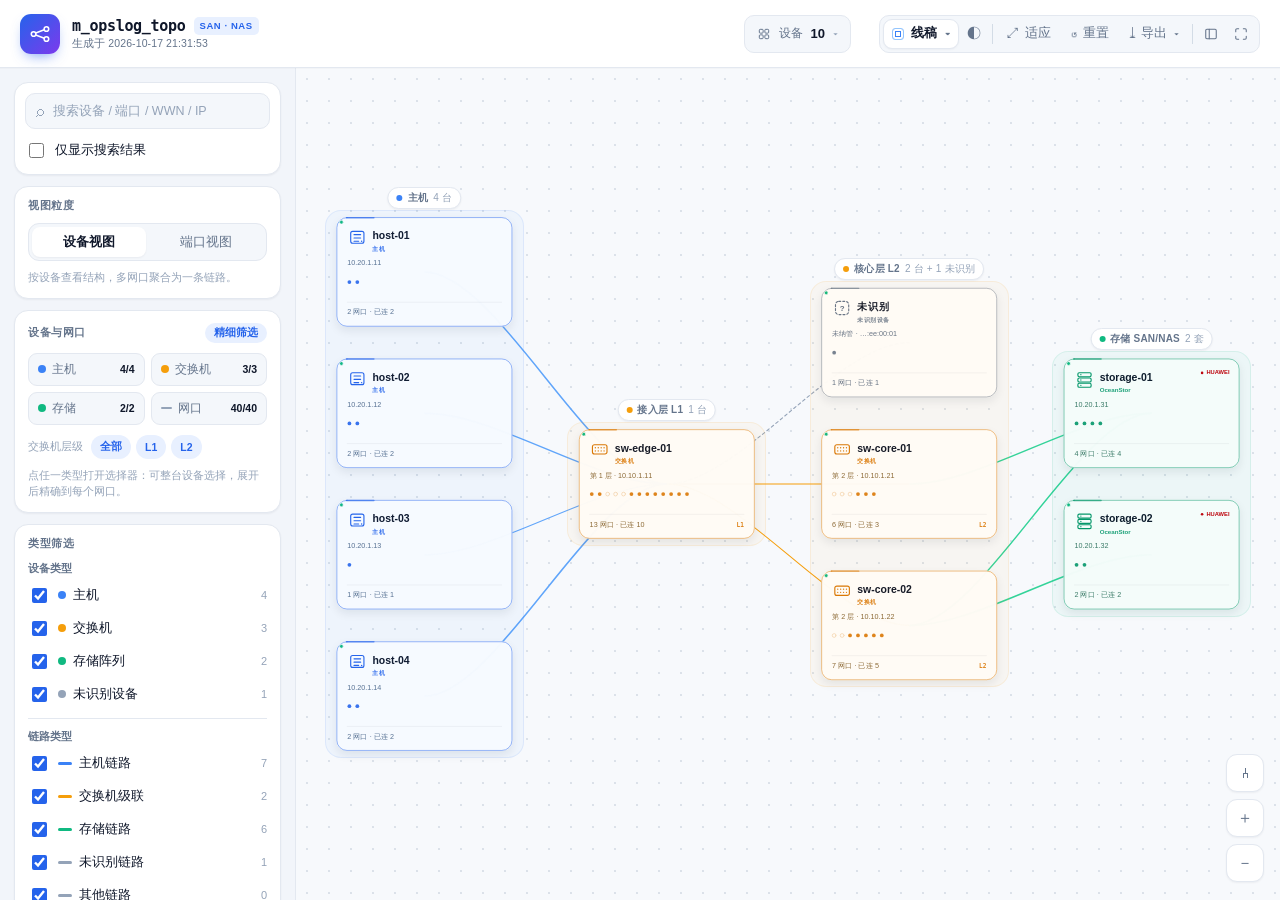
==== topology.html @ cf96b6b9 "ui: remove glass node style" ====
<!doctype html>
<html lang="zh-CN">
<head>
<meta charset="utf-8"/>
<meta name="viewport" content="width=device-width, initial-scale=1"/>
<title>m_opslog_topo</title>
<style>/* shadcn/ui 风格 token（zinc 主题），保留原有变量名以减少改动 */
:root {
  --bg: #fafafa;              /* sidebar / 页面底色 */
  --stage: #ffffff;           /* 画布 */
  --panel: #ffffff;
  --panel-2: #f4f4f5;
  --text: #09090b;
  --muted: #71717a;
  --faint: #a1a1aa;
  --border: #e4e4e7;
  --border-strong: #d4d4d8;
  --accent: #18181b;
  --accent-soft: #f4f4f5;
  --on-accent: #fafafa;
  --ring: rgba(24, 24, 27, 0.16);
  --host: #3b82f6;
  --switch: #f59e0b;
  --storage: #10b981;
  --unknown: #a1a1aa;
  --danger: #ef4444;
  --grid: rgba(0, 0, 0, 0.055);
  --shadow-sm: 0 1px 2px rgba(0, 0, 0, 0.05);
  --shadow-md: 0 10px 30px -14px rgba(0, 0, 0, 0.18), 0 2px 6px rgba(0, 0, 0, 0.04);
  --radius: 10px;
}

body.dark {
  --bg: #09090b;
  --stage: #09090b;
  --panel: #18181b;
  --panel-2: #27272a;
  --text: #fafafa;
  --muted: #a1a1aa;
  --faint: #71717a;
  --border: #27272a;
  --border-strong: #3f3f46;
  --accent: #fafafa;
  --accent-soft: #27272a;
  --on-accent: #18181b;
  --ring: rgba(250, 250, 250, 0.2);
  --host: #60a5fa;
  --switch: #fbbf24;
  --storage: #34d399;
  --unknown: #71717a;
  --danger: #f87171;
  --grid: rgba(255, 255, 255, 0.065);
  --shadow-sm: 0 1px 2px rgba(0, 0, 0, 0.4);
  --shadow-md: 0 20px 40px -20px rgba(0, 0, 0, 0.8), 0 2px 8px rgba(0, 0, 0, 0.4);
}

* { box-sizing: border-box; }
html, body { height: 100%; }
body {
  margin: 0;
  font-family: -apple-system, BlinkMacSystemFont, "Segoe UI", "PingFang SC", "Hiragino Sans GB", "Microsoft YaHei", sans-serif;
  font-size: 13px;
  color: var(--text);
  background: var(--bg);
  -webkit-font-smoothing: antialiased;
  overflow: hidden;
}
button { font-family: inherit; font-size: inherit; color: inherit; }
input { font-family: inherit; }
.hidden { display: none !important; }
.mono { font-family: "SFMono-Regular", ui-monospace, Menlo, Consolas, monospace; }

#app { height: 100vh; display: flex; flex-direction: column; }

/* ---------- top bar ---------- */
#topbar {
  height: 64px;
  flex: 0 0 64px;
  display: flex;
  align-items: center;
  gap: 20px;
  padding: 0 18px;
  background: var(--panel);
  border-bottom: 1px solid var(--border);
  z-index: 6;
}
.brand { display: flex; align-items: center; gap: 11px; min-width: 240px; }
.logo {
  width: 36px; height: 36px; flex: 0 0 36px;
  display: grid; place-items: center;
  border-radius: 11px;
  background: linear-gradient(135deg, #2563eb, #7c3aed);
  color: #fff; font-size: 20px;
  box-shadow: 0 6px 14px -6px rgba(37, 99, 235, 0.7);
}
.brand-text h1 { margin: 0; font-size: 15px; font-weight: 700; letter-spacing: 0.2px; }
.brand-text p {
  margin: 3px 0 0; font-size: 11px; color: var(--muted);
  white-space: nowrap; overflow: hidden; text-overflow: ellipsis; max-width: 440px;
}

.stats { display: flex; align-items: center; gap: 6px; flex-wrap: wrap; margin-left: 6px; }
.chip {
  display: inline-flex; align-items: center; gap: 6px;
  height: 28px; padding: 0 10px;
  border-radius: 999px; background: var(--panel-2);
  border: 1px solid var(--border);
  font-size: 12px; color: var(--muted); white-space: nowrap;
}
.chip b { color: var(--text); font-weight: 650; }
.chip .dot { width: 7px; height: 7px; }

.actions { margin-left: auto; display: flex; align-items: center; gap: 6px; }
.btn {
  display: inline-flex; align-items: center; justify-content: center; gap: 6px;
  height: 32px; padding: 0 11px;
  border-radius: 9px; border: 1px solid var(--border);
  background: var(--panel); color: var(--muted);
  cursor: pointer; transition: all 0.15s ease;
  font-size: 12.5px;
}
.btn:hover { color: var(--text); border-color: var(--border-strong); background: var(--panel-2); }
.btn.icon { width: 32px; padding: 0; font-size: 14px; }
.btn.primary { background: var(--accent); border-color: var(--accent); color: #fff; }
.btn.primary:hover { background: var(--accent); color: #fff; filter: brightness(1.06); }
.btn.active { color: #fff; background: var(--accent); border-color: var(--accent); }
.only-mobile { display: none; }

/* ---------- layout ---------- */
#body { flex: 1; min-height: 0; display: flex; }

#sidebar {
  width: 296px; flex: 0 0 296px;
  height: 100%;
  overflow-y: auto;
  padding: 14px;
  display: flex; flex-direction: column; gap: 11px;
  background: var(--bg);
  border-right: 1px solid var(--border);
  scrollbar-width: thin;
}
#sidebar::-webkit-scrollbar { width: 8px; }
#sidebar::-webkit-scrollbar-thumb { background: var(--border-strong); border-radius: 8px; border: 2px solid var(--bg); }

.panel {
  background: var(--panel);
  border: 1px solid var(--border);
  border-radius: var(--radius);
  padding: 12px 13px;
  box-shadow: var(--shadow-sm);
}
.panel h2 {
  margin: 0 0 10px;
  font-size: 11px; font-weight: 700;
  letter-spacing: 0.09em; text-transform: uppercase;
  color: var(--muted);
  display: flex; align-items: center; gap: 6px;
}
.hint { margin: 8px 0 0; font-size: 11px; line-height: 1.5; color: var(--faint); }

.search-panel { padding: 10px; }
.search {
  display: flex; align-items: center; gap: 7px;
  height: 36px; padding: 0 10px;
  border-radius: 10px; background: var(--panel-2);
  border: 1px solid var(--border);
  transition: border-color 0.15s ease, box-shadow 0.15s ease;
}
.search:focus-within { border-color: var(--accent); box-shadow: 0 0 0 3px var(--accent-soft); }
.search.compact { height: 34px; max-width: 360px; flex: 1; }
.search-icon { color: var(--faint); font-size: 16px; line-height: 1; }
.search input {
  flex: 1; min-width: 0; border: 0; outline: 0; background: transparent;
  color: var(--text); font-size: 12.5px;
}
.search input::placeholder { color: var(--faint); }
.search::-webkit-search-cancel-button { -webkit-appearance: none; }
.search-panel .switch-row { margin-top: 8px; }

.switch-row {
  display: flex; align-items: center; gap: 8px;
  font-size: 12.5px; color: var(--text);
  padding: 3px 0; cursor: pointer; user-select: none;
}
.switch-row input[type="checkbox"] { width: 15px; height: 15px; accent-color: var(--accent); cursor: pointer; }

.check-list { display: flex; flex-direction: column; gap: 6px; }
.check-list .switch-row { justify-content: flex-start; }
.check-list .check-label { flex: 1; display: flex; align-items: center; gap: 7px; }
.check-list .count { color: var(--faint); font-size: 11px; font-variant-numeric: tabular-nums; }
.dot { width: 8px; height: 8px; border-radius: 50%; display: inline-block; flex: 0 0 auto; }
.dot.host { background: var(--host); }
.dot.switch { background: var(--switch); }
.dot.storage { background: var(--storage); }
.dot.unknown { background: var(--unknown); }

.mini-btn {
  margin-left: auto; padding: 3px 9px;
  border: 0; border-radius: 999px;
  background: var(--accent-soft); color: var(--accent);
  font-size: 10.5px; font-weight: 650; letter-spacing: 0;
  cursor: pointer; transition: all 0.15s ease;
}
.mini-btn:hover { background: var(--accent); color: #fff; }

.scope-grid { display: grid; grid-template-columns: 1fr 1fr; gap: 6px; }
.scope-tile {
  display: flex; align-items: center; gap: 6px;
  padding: 8px 9px; min-width: 0;
  border: 1px solid var(--border); border-radius: 9px;
  background: var(--panel-2); color: var(--muted);
  font-size: 11.5px; cursor: pointer; text-align: left;
  transition: all 0.14s ease;
}
.scope-tile:hover { border-color: var(--accent); color: var(--text); background: var(--panel); }
.scope-tile.filtered { border-color: color-mix(in srgb, var(--accent) 40%, var(--border)); background: var(--accent-soft); color: var(--accent); }
.scope-tile.filtered b { color: var(--accent); }
.scope-tile span { white-space: nowrap; overflow: hidden; text-overflow: ellipsis; }
.scope-tile b { margin-left: auto; font-size: 10.5px; font-weight: 650; color: var(--text); font-variant-numeric: tabular-nums; }
.scope-tile .line.port-line { width: 11px; height: 2px; background: var(--faint); border-radius: 2px; flex: 0 0 auto; }

.layer-filter { display: flex; align-items: center; gap: 8px; margin-top: 10px; flex-wrap: wrap; }
.layer-label { font-size: 10.5px; color: var(--faint); }
.chips { display: flex; gap: 5px; flex-wrap: wrap; }
.chip-toggle {
  height: 22px; padding: 0 8px;
  border-radius: 999px; border: 1px solid var(--border);
  background: var(--panel); color: var(--muted);
  font-size: 10.5px; cursor: pointer;
  transition: all 0.14s ease;
}
.chip-toggle:hover { border-color: var(--border-strong); color: var(--text); }
.chip-toggle.active { background: var(--accent-soft); border-color: transparent; color: var(--accent); font-weight: 650; }
.chip-toggle.off { opacity: 0.42; text-decoration: line-through; }

.style-switch {
  display: inline-flex; align-items: center; gap: 2px;
  padding: 3px; border-radius: 10px;
  background: var(--panel-2); border: 1px solid var(--border);
  flex: 0 0 auto;
}
.style-switch button {
  height: 26px; padding: 0 10px;
  border: 0; border-radius: 7px; background: transparent;
  color: var(--muted); font-size: 11px; cursor: pointer;
  transition: all 0.15s ease; white-space: nowrap;
}
.style-switch button:hover { color: var(--text); }
.style-switch button.active {
  background: var(--panel); color: var(--text);
  font-weight: 650; box-shadow: var(--shadow-sm);
}
.style-switch.block { display: flex; width: 100%; }
.style-switch.block button { flex: 1; }
.style-row { margin: 2px 0 10px; }
.style-label { display: block; margin-bottom: 5px; font-size: 10.5px; color: var(--faint); }

.segmented {
  display: grid; grid-template-columns: 1fr 1fr; gap: 3px;
  background: var(--panel-2); border: 1px solid var(--border);
  padding: 3px; border-radius: 11px;
}
.segmented button {
  height: 30px; border: 0; border-radius: 8px;
  background: transparent; color: var(--muted);
  cursor: pointer; font-size: 12.5px; transition: all 0.15s ease;
}
.segmented button.active {
  background: var(--panel); color: var(--text);
  font-weight: 650; box-shadow: var(--shadow-sm);
}

.link-btn {
  border: 0; background: none; padding: 0; cursor: pointer;
  color: var(--accent); font-size: 11.5px;
}
.link-btn:hover { text-decoration: underline; }
.sep { color: var(--border-strong); }

.range-row { display: flex; align-items: center; gap: 10px; margin-top: 10px; font-size: 12px; color: var(--muted); }
.range-row input[type="range"] { flex: 1; accent-color: var(--accent); }

.legend { display: flex; flex-wrap: wrap; gap: 8px 14px; font-size: 11.5px; color: var(--muted); }
.legend span { display: inline-flex; align-items: center; gap: 6px; }
.legend-lines { margin-top: 9px; }
.line { width: 14px; height: 3px; border-radius: 2px; display: inline-block; }
.line.host { background: var(--host); }
.line.switch { background: var(--switch); }
.line.storage { background: var(--storage); }
.line.unknown { background: var(--unknown); }

.warnings { display: flex; flex-direction: column; gap: 6px; max-height: 220px; overflow-y: auto; margin: 0 -2px; padding: 0 2px; }
.warn-item {
  font-size: 11px; line-height: 1.5; color: var(--muted);
  padding: 5px 8px; border-radius: 7px; background: var(--panel-2);
  border-left: 2px solid var(--border-strong);
  cursor: default;
}
.warn-item[data-device] { cursor: pointer; }
.warn-item[data-device]:hover { color: var(--text); }
.warn-item.warn { border-left-color: var(--switch); }
.warn-item.error { border-left-color: var(--danger); }
.warn-item.info { border-left-color: var(--accent); }
.warn-empty { font-size: 11.5px; color: var(--faint); }
.badge {
  display: inline-flex; align-items: center; justify-content: center;
  min-width: 18px; height: 17px; padding: 0 5px;
  border-radius: 999px; background: var(--accent-soft); color: var(--accent);
  font-size: 10px; font-weight: 650;
}
.count { color: var(--faint); font-weight: 500; letter-spacing: 0; }
.footnote { margin: 0 2px 10px; font-size: 10.5px; line-height: 1.6; color: var(--faint); }

/* ---------- stage ---------- */
#stage {
  position: relative; flex: 1; min-width: 0; height: 100%;
  background-color: var(--stage);
  background-image: radial-gradient(var(--grid) 1px, transparent 1px);
  background-size: 22px 22px;
  overflow: hidden;
}
#network { position: absolute; inset: 0; outline: none; }

.filterbar {
  position: absolute; top: 14px; left: 16px; z-index: 4;
  display: flex; flex-wrap: wrap; align-items: center; gap: 6px;
  max-width: calc(100% - 400px);
}
.filterbar.hidden { display: none; }
.fchip {
  display: inline-flex; align-items: center; gap: 6px;
  height: 26px; padding: 0 7px 0 10px;
  border-radius: 999px; background: var(--panel);
  border: 1px solid var(--border);
  box-shadow: var(--shadow-sm);
  font-size: 11px; color: var(--muted); white-space: nowrap;
}
.fchip b { color: var(--text); font-weight: 650; }
.fchip .x {
  width: 16px; height: 16px; display: grid; place-items: center;
  border-radius: 50%; cursor: pointer; color: var(--faint); font-size: 12px;
}
.fchip .x:hover { background: var(--panel-2); color: var(--text); }
.fchip-clear {
  height: 26px; padding: 0 10px; border-radius: 999px;
  border: 1px dashed var(--border-strong); background: transparent;
  color: var(--accent); font-size: 11px; cursor: pointer;
}
.fchip-clear:hover { background: var(--accent-soft); border-color: transparent; }

.empty {
  position: absolute; inset: 0; display: grid; place-items: center;
  color: var(--faint); font-size: 13px; pointer-events: none;
  background: color-mix(in srgb, var(--stage) 70%, transparent);
}

.stage-tools {
  position: absolute; right: 16px; bottom: 18px;
  display: flex; flex-direction: column; gap: 7px; z-index: 4;
}
.tool-btn {
  width: 38px; height: 38px;
  border-radius: 11px; border: 1px solid var(--border);
  background: var(--panel); color: var(--muted);
  font-size: 16px; cursor: pointer;
  box-shadow: var(--shadow-sm);
  display: grid; place-items: center;
  transition: all 0.15s ease;
}
.tool-btn:hover { color: var(--text); border-color: var(--border-strong); transform: translateY(-1px); }
.tool-btn.active { background: var(--accent); border-color: var(--accent); color: #fff; }

.path-hint {
  position: absolute; top: 16px; left: 50%; transform: translateX(-50%);
  z-index: 4; max-width: min(720px, calc(100% - 380px));
  padding: 8px 14px; border-radius: 999px;
  background: var(--panel); border: 1px solid var(--border);
  box-shadow: var(--shadow-md);
  font-size: 12px; color: var(--muted);
  display: flex; align-items: center; gap: 8px;
}
.path-hint b { color: var(--text); }
.path-hint .hop { color: var(--accent); font-weight: 650; }
.path-hint .arrow { color: var(--faint); }
.path-hint .ph-close { cursor: pointer; color: var(--faint); font-size: 12px; padding: 0 2px; }
.path-hint .ph-close:hover { color: var(--text); }

/* ---------- detail ---------- */
.detail {
  position: absolute; top: 16px; right: 16px; z-index: 5;
  width: 344px; max-height: calc(100% - 32px);
  overflow-y: auto;
  background: var(--panel);
  border: 1px solid var(--border);
  border-radius: 16px;
  box-shadow: var(--shadow-md);
  scrollbar-width: thin;
}
.detail::-webkit-scrollbar { width: 7px; }
.detail::-webkit-scrollbar-thumb { background: var(--border-strong); border-radius: 7px; }
.detail-head {
  position: sticky; top: 0; z-index: 1;
  display: flex; align-items: flex-start; gap: 10px;
  padding: 14px 14px 10px;
  background: var(--panel);
  border-bottom: 1px solid var(--border);
}
.detail-icon {
  width: 34px; height: 34px; flex: 0 0 34px;
  display: grid; place-items: center;
  border-radius: 10px; font-size: 16px;
  background: var(--panel-2); border: 1px solid var(--border);
}
.detail-title { flex: 1; min-width: 0; }
.detail-title h3 { margin: 0; font-size: 14px; font-weight: 700; word-break: break-all; }
.detail-title p { margin: 3px 0 0; font-size: 11px; color: var(--muted); }
.close-btn {
  border: 0; background: none; color: var(--faint);
  font-size: 17px; line-height: 1; cursor: pointer; padding: 2px 4px; border-radius: 6px;
}
.close-btn:hover { color: var(--text); background: var(--panel-2); }
.detail-body { padding: 12px 14px 16px; }
.kv { display: grid; grid-template-columns: 62px 1fr; gap: 6px 10px; font-size: 12px; margin-bottom: 12px; }
.kv dt { color: var(--faint); }
.kv dd { margin: 0; color: var(--text); word-break: break-all; }
.wwn {
  font-family: "SFMono-Regular", ui-monospace, Menlo, Consolas, monospace;
  font-size: 11.5px;
}
.h-section {
  font-size: 10.5px; font-weight: 700; letter-spacing: 0.08em;
  text-transform: uppercase; color: var(--faint);
  margin: 14px 0 7px; display: flex; align-items: center; justify-content: space-between;
}
.port-list { display: flex; flex-direction: column; gap: 4px; }
.port-row {
  display: flex; align-items: center; gap: 8px;
  font-size: 11.5px; padding: 5px 7px;
  border-radius: 7px; background: var(--panel-2);
}
.port-row .p-name { flex: 0 0 auto; font-weight: 600; }
.port-row .p-wwn { flex: 1; min-width: 0; color: var(--faint); font-size: 10.5px; overflow: hidden; text-overflow: ellipsis; white-space: nowrap; }
.port-row .p-state { width: 6px; height: 6px; border-radius: 50%; background: var(--border-strong); }
.port-row .p-state.on { background: var(--storage); }
.conn {
  display: flex; align-items: center; gap: 8px;
  padding: 8px 9px; margin-bottom: 5px;
  border-radius: 9px; border: 1px solid var(--border);
  cursor: pointer; transition: all 0.15s ease;
}
.conn:hover { border-color: var(--border-strong); background: var(--panel-2); }
.conn .c-dot { width: 8px; height: 8px; border-radius: 50%; flex: 0 0 auto; }
.conn .c-main { flex: 1; min-width: 0; }
.conn .c-name { font-size: 12px; font-weight: 600; white-space: nowrap; overflow: hidden; text-overflow: ellipsis; }
.conn .c-sub { font-size: 10.5px; color: var(--faint); margin-top: 2px; white-space: nowrap; overflow: hidden; text-overflow: ellipsis; }
.conn .c-ports { font-size: 10.5px; color: var(--muted); font-family: ui-monospace, Menlo, monospace; text-align: right; flex: 0 0 auto; }
.detail-actions { display: flex; gap: 6px; margin-top: 13px; flex-wrap: wrap; position: sticky; bottom: -16px; padding: 10px 0 4px; background: var(--panel); }
.detail-actions .btn { height: 29px; font-size: 11.5px; }
.unknown-note {
  margin-top: 10px; padding: 8px 10px; border-radius: 9px;
  background: var(--panel-2); border: 1px dashed var(--border-strong);
  font-size: 11px; line-height: 1.55; color: var(--muted);
}

/* ---------- picker modal ---------- */
.modal { position: fixed; inset: 0; z-index: 60; display: grid; place-items: center; }
.modal.hidden { display: none; }
.modal-backdrop {
  position: absolute; inset: 0;
  background: rgba(15, 23, 42, 0.48);
  backdrop-filter: blur(3px);
}
.modal-card {
  position: relative;
  width: min(1040px, calc(100vw - 48px));
  height: min(760px, calc(100vh - 56px));
  display: flex; flex-direction: column; overflow: hidden;
  background: var(--panel);
  border: 1px solid var(--border);
  border-radius: 20px;
  box-shadow: 0 40px 90px -32px rgba(15, 23, 42, 0.6);
  animation: modal-pop 0.16s ease;
}
@keyframes modal-pop {
  from { opacity: 0; transform: translateY(8px) scale(0.985); }
  to { opacity: 1; transform: none; }
}
.modal-head {
  display: flex; align-items: flex-start; gap: 12px;
  padding: 20px 22px 14px;
  border-bottom: 1px solid var(--border);
}
.modal-head h3 { margin: 0; font-size: 16px; font-weight: 700; letter-spacing: 0.2px; }
.modal-head p { margin: 5px 0 0; font-size: 11.5px; color: var(--muted); }
.modal-head .close-btn { margin-left: auto; font-size: 20px; }

.modal-body { flex: 1; min-height: 0; display: flex; }
.picker-main { flex: 1; min-width: 0; display: flex; flex-direction: column; border-right: 1px solid var(--border); }
.picker-toolbar {
  display: flex; align-items: center; gap: 10px;
  padding: 12px 16px;
  border-bottom: 1px solid var(--border);
}
.tabs {
  display: flex; gap: 2px; margin-left: auto;
  padding: 3px; border-radius: 9px;
  background: var(--panel-2); border: 1px solid var(--border);
}
.tabs button {
  height: 26px; padding: 0 10px;
  border: 0; border-radius: 6px;
  background: transparent; color: var(--muted);
  font-size: 11.5px; cursor: pointer;
}
.tabs button.active { background: var(--panel); color: var(--text); font-weight: 650; box-shadow: var(--shadow-sm); }

.pick-list {
  flex: 1; min-height: 0; overflow-y: auto;
  padding: 4px 10px 18px;
  scrollbar-width: thin;
}
.pick-list::-webkit-scrollbar { width: 8px; }
.pick-list::-webkit-scrollbar-thumb { background: var(--border-strong); border-radius: 8px; }
.pick-group { margin-top: 4px; }
.pick-group-head {
  position: sticky; top: 0; z-index: 2;
  display: flex; align-items: center; gap: 8px;
  padding: 9px 10px 7px;
  background: var(--panel);
  border-bottom: 1px solid var(--border);
  font-size: 10.5px; font-weight: 700; letter-spacing: 0.08em;
  text-transform: uppercase; color: var(--faint);
}
.pick-group-head .grow { flex: 1; }
.pick-group-head .link-btn { font-size: 10.5px; letter-spacing: 0; text-transform: none; }

.pick-dev {
  display: flex; align-items: center; gap: 9px;
  padding: 7px 8px; border-radius: 9px;
  cursor: pointer; transition: background 0.12s ease;
}
.pick-dev:hover { background: var(--panel-2); }
.pick-dev.off .dev-name, .pick-dev.off .dev-meta, .pick-dev.off .dev-count { opacity: 0.5; }
.pick-dev .caret {
  width: 18px; height: 18px; flex: 0 0 auto;
  border: 0; background: transparent; color: var(--faint);
  cursor: pointer; display: grid; place-items: center;
  font-size: 10px; transition: transform 0.15s ease;
}
.pick-dev .caret.open { transform: rotate(90deg); }
.pick-dev .dev-ico {
  width: 26px; height: 26px; flex: 0 0 auto;
  border-radius: 7px; display: grid; place-items: center;
  font-size: 13px; border: 1px solid var(--border);
  background: var(--panel-2);
}
.pick-dev .dev-ico.host { color: var(--host); }
.pick-dev .dev-ico.switch { color: var(--switch); }
.pick-dev .dev-ico.storage { color: var(--storage); }
.pick-dev .dev-ico.unknown { color: var(--unknown); }
.pick-dev .dev-info { flex: 1; min-width: 0; }
.pick-dev .dev-name { font-size: 12.5px; font-weight: 600; white-space: nowrap; overflow: hidden; text-overflow: ellipsis; }
.pick-dev .dev-meta { margin-top: 2px; font-size: 10.5px; color: var(--faint); white-space: nowrap; overflow: hidden; text-overflow: ellipsis; }
.pick-dev .dev-count { flex: 0 0 auto; font-size: 10.5px; color: var(--muted); font-variant-numeric: tabular-nums; }
.pick-ports {
  margin: 1px 0 7px 44px; padding-left: 10px;
  border-left: 1px dashed var(--border-strong);
}
.pick-port {
  display: flex; align-items: center; gap: 8px;
  padding: 4px 8px; border-radius: 6px;
  cursor: pointer; font-size: 11px;
}
.pick-port:hover { background: var(--panel-2); }
.pick-port .p-name {
  flex: 0 0 56px; font-weight: 600;
  white-space: nowrap; overflow: hidden; text-overflow: ellipsis;
}
.pick-port .p-wwn {
  flex: 1; min-width: 0;
  font-family: ui-monospace, Menlo, monospace; font-size: 10px; color: var(--faint);
  white-space: nowrap; overflow: hidden; text-overflow: ellipsis;
}
.pick-port .p-dot { width: 6px; height: 6px; border-radius: 50%; background: var(--border-strong); flex: 0 0 auto; }
.pick-port .p-dot.on { background: var(--storage); }
.pick-empty { padding: 48px 20px; text-align: center; font-size: 12px; color: var(--faint); }

.cb {
  width: 16px; height: 16px; flex: 0 0 auto;
  border: 1.5px solid var(--border-strong); border-radius: 5px;
  background: var(--panel);
  display: inline-flex; align-items: center; justify-content: center;
  transition: all 0.12s ease; cursor: pointer;
}
.cb:hover { border-color: var(--accent); }
.cb.all, .cb.some { background: var(--accent); border-color: var(--accent); }
.cb.all::after {
  content: ""; width: 8px; height: 4px;
  border-left: 2px solid #fff; border-bottom: 2px solid #fff;
  transform: rotate(-45deg) translate(0, -1px);
}
.cb.some::after { content: ""; width: 8px; height: 2px; border-radius: 2px; background: #fff; }
.cb.mini { width: 14px; height: 14px; border-radius: 4px; }
.cb.mini.all::after { width: 7px; height: 3px; }
.cb.mini.some::after { width: 7px; height: 2px; }
.cb:focus-visible, .pick-port:focus-visible, .pick-dev .caret:focus-visible {
  outline: 2px solid var(--accent);
  outline-offset: 2px;
}

.picker-side { width: 286px; flex: 0 0 286px; padding: 16px; overflow-y: auto; background: var(--panel-2); }
.picker-side h4 {
  margin: 0 0 10px;
  font-size: 10.5px; font-weight: 700; letter-spacing: 0.08em;
  text-transform: uppercase; color: var(--faint);
}
.pick-summary { display: flex; flex-direction: column; gap: 6px; }
.psum-row { display: flex; align-items: center; gap: 7px; font-size: 11.5px; color: var(--muted); }
.psum-row b { margin-left: auto; color: var(--text); font-variant-numeric: tabular-nums; font-size: 11.5px; }
.psum-row .off-note { color: var(--faint); font-size: 10px; }
.pick-impact {
  margin-top: 14px; padding: 12px;
  border-radius: 11px; background: var(--panel);
  border: 1px solid var(--border);
  font-size: 11px; line-height: 1.6; color: var(--muted);
}
.pick-impact b { display: block; margin-bottom: 2px; font-size: 17px; color: var(--text); }
.pick-impact .sub { color: var(--faint); }
.pick-tip { margin-top: 14px; font-size: 10.5px; line-height: 1.65; color: var(--faint); }

.modal-foot {
  display: flex; align-items: center; gap: 8px;
  padding: 12px 18px;
  border-top: 1px solid var(--border);
  background: var(--panel);
}
.modal-foot .grow { flex: 1; }
.modal-foot .btn { height: 32px; }

/* ---------- toast ---------- */
.toast {
  position: fixed; left: 50%; bottom: 26px; transform: translate(-50%, 12px);
  padding: 9px 16px; border-radius: 999px;
  background: rgba(15, 23, 42, 0.92); color: #fff;
  font-size: 12px; opacity: 0; pointer-events: none;
  transition: all 0.2s ease; z-index: 70;
}
.toast.show { opacity: 1; transform: translate(-50%, 0); }
body.dark .toast { background: rgba(226, 232, 240, 0.95); color: #0f172a; }

/* vis 提示框 */
.vis-tooltip {
  font-family: -apple-system, BlinkMacSystemFont, "Segoe UI", "PingFang SC", "Microsoft YaHei", sans-serif !important;
  font-size: 12px !important;
  border-radius: 10px !important;
  padding: 9px 11px !important;
  max-width: 340px;
  box-shadow: var(--shadow-md) !important;
  line-height: 1.6 !important;
  white-space: pre-line !important;
  background: rgba(15, 23, 42, 0.94) !important;
  border: 1px solid rgba(148, 163, 184, 0.25) !important;
  color: #f1f5f9 !important;
}

/* ---------- shadcn/ui visual overrides ---------- */
.logo {
  border-radius: 7px;
  background: var(--accent);
  color: var(--on-accent);
  box-shadow: none;
}
.brand-text h1 { font-size: 14px; font-weight: 600; letter-spacing: 0; }
.brand-text p { font-size: 11px; }
.panel { border-radius: 10px; box-shadow: none; }
.panel h2 { font-size: 10.5px; letter-spacing: 0.05em; }
.btn { border-radius: 8px; }
.btn.icon { border-radius: 8px; }
.btn.primary { background: var(--accent); border-color: var(--accent); color: var(--on-accent); }
.btn.primary:hover { background: var(--accent); color: var(--on-accent); opacity: 0.9; filter: none; }
.search { border-radius: 8px; background: var(--panel); }
.search:focus-within { border-color: var(--border-strong); box-shadow: 0 0 0 2px var(--ring); }
.segmented { border-radius: 9px; }
.segmented button { border-radius: 6px; }
.mini-btn {
  border: 1px solid var(--border);
  border-radius: 6px;
  background: var(--panel);
  color: var(--muted);
  font-weight: 600;
}
.mini-btn:hover { background: var(--panel-2); color: var(--text); }
.scope-tile { border-radius: 8px; }
.scope-tile.filtered { border-color: var(--border-strong); background: var(--panel-2); color: var(--text); }
.scope-tile.filtered b { color: var(--text); }
.chip-toggle { height: 24px; border-radius: 6px; }
.chip-toggle.active { border-color: var(--border-strong); background: var(--panel-2); color: var(--text); font-weight: 600; }
.chip { border-radius: 6px; }
.badge { border-radius: 5px; }
.fchip { border-radius: 6px; }
.fchip .x { border-radius: 4px; }
.fchip-clear { border-radius: 6px; }
.style-switch { border-radius: 8px; }
.style-switch button { border-radius: 5px; font-size: 10.5px; padding: 0 8px; }
.path-hint { border-radius: 8px; }
.path-hint .hop { color: var(--text); }
.tool-btn { border-radius: 8px; }
.detail { border-radius: 10px; }
.detail-icon { border-radius: 8px; }
.conn { border-radius: 8px; }
.port-row { border-radius: 6px; }
.modal-card { border-radius: 12px; }
.modal-backdrop { background: rgba(0, 0, 0, 0.8); backdrop-filter: none; }
.tabs { border-radius: 9px; }
.tabs button { border-radius: 6px; }
.pick-dev, .pick-port { border-radius: 6px; }
.pick-ports { border-left-color: var(--border); }
.cb { border-radius: 4px; }
.cb.mini { border-radius: 3px; }
.toast {
  border: 1px solid var(--border);
  border-radius: 8px;
  background: var(--panel);
  color: var(--text);
  box-shadow: var(--shadow-md);
}
body.dark .toast { background: var(--panel); color: var(--text); }
.vis-tooltip { border-radius: 8px !important; }


/* 顶栏统计 chip 的类型色淡底，和画布节点呼应 */
.chip[data-type="host"] { background: rgba(59, 130, 246, 0.06); border-color: rgba(59, 130, 246, 0.16); }
.chip[data-type="switch"] { background: rgba(245, 158, 11, 0.07); border-color: rgba(245, 158, 11, 0.18); }
.chip[data-type="storage"] { background: rgba(16, 185, 129, 0.07); border-color: rgba(16, 185, 129, 0.18); }
.chip[data-type="unknown"] { background: rgba(113, 113, 122, 0.06); border-color: rgba(113, 113, 122, 0.16); }
body.dark .chip[data-type="host"] { background: rgba(96, 165, 250, 0.1); border-color: rgba(96, 165, 250, 0.2); }
body.dark .chip[data-type="switch"] { background: rgba(251, 191, 36, 0.1); border-color: rgba(251, 191, 36, 0.2); }
body.dark .chip[data-type="storage"] { background: rgba(52, 211, 153, 0.1); border-color: rgba(52, 211, 153, 0.2); }
body.dark .chip[data-type="unknown"] { background: rgba(161, 161, 170, 0.08); border-color: rgba(161, 161, 170, 0.18); }

/* ---------- mobile ---------- */
@media (max-width: 900px) {
  .brand-text p { display: none; }
  .brand { min-width: 0; }
  .stats { display: none; }
  .only-mobile { display: inline-flex; }
  .btn span { display: none; }
  #sidebar {
    position: absolute; top: 64px; bottom: 0; left: 0; z-index: 20;
    transform: translateX(-100%); transition: transform 0.2s ease;
    box-shadow: var(--shadow-md);
  }
  #sidebar.open { transform: translateX(0); }
  .detail { width: calc(100% - 24px); right: 12px; top: 12px; max-height: 62%; }
  .path-hint { max-width: calc(100% - 120px); font-size: 11px; }
  .filterbar { top: 10px; left: 10px; max-width: calc(100% - 70px); }
  .modal-card { width: calc(100vw - 16px); height: calc(100vh - 16px); border-radius: 14px; }
  .picker-side { display: none; }
  .picker-toolbar { flex-wrap: wrap; }
  .picker-toolbar .tabs { margin-left: 0; width: 100%; }
  .picker-toolbar .tabs button { flex: 1; }
  .modal-head { padding: 16px 16px 12px; }
  .modal-foot { padding: 10px 12px; flex-wrap: wrap; }
}

/* ---------- classic shell theme（最初那版蓝色外壳） ---------- */
body.shell-classic {
  --bg: #f2f5fa;
  --stage: #f7f9fc;
  --panel: #ffffff;
  --panel-2: #f4f7fb;
  --text: #0f172a;
  --muted: #64748b;
  --faint: #94a3b8;
  --border: #e3e8f0;
  --border-strong: #cbd5e1;
  --accent: #2563eb;
  --accent-soft: #e8f0ff;
  --on-accent: #ffffff;
  --ring: rgba(37, 99, 235, 0.18);
  --unknown: #94a3b8;
  --grid: rgba(148, 163, 184, 0.28);
  --shadow-sm: 0 1px 2px rgba(15, 23, 42, 0.05);
  --shadow-md: 0 10px 30px -14px rgba(15, 23, 42, 0.28), 0 2px 6px rgba(15, 23, 42, 0.04);
}
body.shell-classic.dark {
  --bg: #0a1120;
  --stage: #0b1424;
  --panel: #101b2e;
  --panel-2: #152238;
  --text: #e6edf7;
  --muted: #94a3b8;
  --faint: #64748b;
  --border: #1e2d45;
  --border-strong: #2b3d59;
  --accent: #60a5fa;
  --accent-soft: #16294a;
  --on-accent: #ffffff;
  --ring: rgba(96, 165, 250, 0.2);
  --unknown: #94a3b8;
  --grid: rgba(148, 163, 184, 0.14);
  --shadow-sm: 0 1px 2px rgba(0, 0, 0, 0.4);
  --shadow-md: 0 14px 34px -16px rgba(0, 0, 0, 0.7), 0 2px 8px rgba(0, 0, 0, 0.3);
}
body.shell-classic .logo {
  border-radius: 11px;
  background: linear-gradient(135deg, #2563eb, #7c3aed);
  color: #fff;
  box-shadow: 0 6px 14px -6px rgba(37, 99, 235, 0.7);
}
body.shell-classic .panel { border-radius: 14px; box-shadow: var(--shadow-sm); }
body.shell-classic .btn { border-radius: 9px; }
body.shell-classic .btn.primary { background: var(--accent); border-color: var(--accent); color: #fff; }
body.shell-classic .btn.primary:hover { background: var(--accent); color: #fff; opacity: 0.92; }
body.shell-classic .search { border-radius: 10px; background: var(--panel-2); }
body.shell-classic .search:focus-within { border-color: var(--accent); box-shadow: 0 0 0 3px var(--accent-soft); }
body.shell-classic .segmented { border-radius: 11px; }
body.shell-classic .segmented button { border-radius: 8px; }
body.shell-classic .mini-btn {
  border: 0;
  border-radius: 999px;
  background: var(--accent-soft);
  color: var(--accent);
}
body.shell-classic .mini-btn:hover { background: var(--accent); color: #fff; }
body.shell-classic .scope-tile { border-radius: 9px; }
body.shell-classic .scope-tile.filtered {
  border-color: color-mix(in srgb, var(--accent) 40%, var(--border));
  background: var(--accent-soft);
  color: var(--accent);
}
body.shell-classic .scope-tile.filtered b { color: var(--accent); }
body.shell-classic .chip-toggle { border-radius: 999px; }
body.shell-classic .chip-toggle.active {
  border-color: transparent;
  background: var(--accent-soft);
  color: var(--accent);
}
body.shell-classic .chip { border-radius: 999px; }
body.shell-classic .chip[data-type] { background: var(--panel-2); border-color: var(--border); }
body.shell-classic .badge { border-radius: 999px; }
body.shell-classic .fchip { border-radius: 999px; }
body.shell-classic .fchip .x { border-radius: 50%; }
body.shell-classic .fchip-clear { border-radius: 999px; }
body.shell-classic .style-switch { border-radius: 10px; }
body.shell-classic .style-switch button { border-radius: 7px; }
body.shell-classic .path-hint { border-radius: 999px; }
body.shell-classic .tool-btn { border-radius: 11px; }
body.shell-classic .detail { border-radius: 16px; }
body.shell-classic .detail-icon { border-radius: 10px; }
body.shell-classic .conn { border-radius: 9px; }
body.shell-classic .port-row { border-radius: 7px; }
body.shell-classic .modal-card { border-radius: 20px; }
body.shell-classic .modal-backdrop { background: rgba(15, 23, 42, 0.48); backdrop-filter: blur(3px); }
body.shell-classic .tabs { border-radius: 9px; }
body.shell-classic .tabs button { border-radius: 6px; }
body.shell-classic .pick-dev, body.shell-classic .pick-port { border-radius: 8px; }
body.shell-classic .pick-ports { border-left-color: var(--border-strong); }
body.shell-classic .cb { border-radius: 5px; }
body.shell-classic .cb.mini { border-radius: 4px; }
body.shell-classic .toast {
  border: 0;
  border-radius: 999px;
  background: rgba(15, 23, 42, 0.92);
  color: #fff;
}
body.shell-classic.dark .toast { background: rgba(226, 232, 240, 0.95); color: #0f172a; }
body.shell-classic .vis-tooltip { border-radius: 10px !important; }

/* ---------- header 2.0 ---------- */
#topbar {
  height: 68px;
  flex: 0 0 68px;
  gap: 14px;
  padding: 0 20px;
  box-shadow: 0 1px 0 rgba(15, 23, 42, 0.02);
}
.brand { min-width: 250px; gap: 12px; }
.logo svg { width: 22px; height: 22px; display: block; }
.logo {
  width: 40px; height: 40px; flex: 0 0 40px;
  border-radius: 12px;
  font-size: 22px;
}
.title-row { display: flex; align-items: center; gap: 8px; min-width: 0; }
.brand-text { min-width: 0; }
.brand-text h1 {
  max-width: 300px;
  overflow: hidden;
  text-overflow: ellipsis;
  font-size: 16px;
  font-weight: 700;
  letter-spacing: -0.01em;
  white-space: nowrap;
}
.brand-badge {
  display: inline-flex;
  align-items: center;
  height: 18px;
  padding: 0 6px;
  border-radius: 5px;
  background: var(--accent-soft);
  color: var(--accent);
  font-size: 9.5px;
  font-weight: 700;
  letter-spacing: 0.06em;
}
.brand-text p {
  margin-top: 2px;
  max-width: 380px;
  font-size: 10.5px;
  letter-spacing: 0.01em;
}
.top-divider {
  width: 1px;
  height: 26px;
  flex: 0 0 auto;
  background: var(--border);
}
.stats {
  display: flex;
  align-items: stretch;
  gap: 0;
  height: 40px;
  margin-left: 0;
  padding: 0 4px;
  background: var(--panel-2);
  border: 1px solid var(--border);
  border-radius: 10px;
  flex-wrap: nowrap;
}
.stat {
  display: flex;
  align-items: center;
  gap: 6px;
  padding: 0 10px;
  font-size: 12px;
  color: var(--muted);
  white-space: nowrap;
}
.stat + .stat { border-left: 1px solid var(--border); }
.stat b {
  color: var(--text);
  font-size: 12.5px;
  font-weight: 650;
  font-variant-numeric: tabular-nums;
}
.stat .dot { width: 7px; height: 7px; }
.stat-link {
  font-style: normal;
  font-size: 11px;
  color: var(--faint);
}
.actions-group {
  display: flex;
  align-items: center;
  gap: 2px;
  padding: 3px;
  background: var(--panel-2);
  border: 1px solid var(--border);
  border-radius: 10px;
}
.actions-group .btn {
  height: 30px;
  padding: 0 10px;
  border: 0;
  background: transparent;
  box-shadow: none;
}
.actions-group .btn:hover { background: var(--panel); color: var(--text); }
.actions-group .btn.icon { width: 30px; padding: 0; }

@media (max-width: 1180px) {
  .brand-text p { max-width: 280px; }
}
@media (max-width: 1080px) {
  .stats { display: none; }
  .top-divider { display: none; }
}
@media (max-width: 900px) {
  #sidebar { top: 68px; }
  .brand-text h1 { max-width: 180px; }
}

/* ---------- unified top-right toolbar + style dropdown ---------- */
#topbar { z-index: 30; }
.stats { height: 38px; }
.actions-group {
  height: 38px;
  gap: 0;
}
.style-menu {
  position: relative;
  display: flex;
  align-items: center;
}
.style-trigger {
  gap: 7px;
  padding: 0 9px;
  color: var(--text);
  font-weight: 600;
}
.style-trigger .chevron {
  margin-left: 1px;
  font-size: 10px;
  color: var(--muted);
}
.style-trigger[aria-expanded="true"] { background: var(--panel); }
.actions-sep {
  width: 1px;
  height: 20px;
  flex: 0 0 auto;
  margin: 0 3px;
  background: var(--border);
}
.swatch {
  width: 12px;
  height: 12px;
  flex: 0 0 12px;
  border: 1px solid var(--border);
  border-radius: 3px;
}
.swatch.line {
  background: #fff;
  border-color: #93c5fd;
  box-shadow: inset 0 0 0 2px #fff, inset 0 0 0 3px #3b82f6;
}
.swatch.shadcn { background: #fff; border-color: #d4d4d8; }
.swatch.skeuo { background: linear-gradient(135deg, #475569, #0f172a); border-color: #334155; }
body.dark .swatch.line {
  background: #18181b;
  border-color: #60a5fa;
  box-shadow: inset 0 0 0 2px #18181b, inset 0 0 0 3px #60a5fa;
}
body.dark .swatch.shadcn { background: #18181b; border-color: #3f3f46; }
body.dark .swatch.skeuo { background: linear-gradient(135deg, #64748b, #1e293b); border-color: #475569; }
.style-popover {
  position: absolute;
  top: calc(100% + 7px);
  right: 0;
  z-index: 60;
  width: 238px;
  padding: 5px;
  border: 1px solid var(--border);
  border-radius: 12px;
  background: var(--panel);
  box-shadow: var(--shadow-md);
}
.style-popover[hidden] { display: none; }
.style-popover-title {
  padding: 6px 8px 4px;
  color: var(--faint);
  font-size: 10px;
  font-weight: 650;
  letter-spacing: 0.06em;
  text-transform: uppercase;
}
.style-option {
  display: flex;
  align-items: center;
  gap: 9px;
  width: 100%;
  padding: 7px 8px;
  border: 0;
  border-radius: 8px;
  background: transparent;
  color: var(--text);
  text-align: left;
  cursor: pointer;
}
.style-option:hover, .style-option:focus-visible {
  background: var(--panel-2);
  outline: none;
}
.style-option.active { background: var(--accent-soft); }
.style-option .swatch { width: 18px; height: 18px; flex-basis: 18px; border-radius: 5px; }
.style-copy {
  display: flex;
  flex-direction: column;
  gap: 1px;
  min-width: 0;
}
.style-copy b { font-size: 12px; font-weight: 650; }
.style-copy small { font-size: 10px; color: var(--muted); }
.style-option .check {
  margin-left: auto;
  color: var(--accent);
  font-size: 11px;
  opacity: 0;
}
.style-option.active .check { opacity: 1; }
@media (max-width: 900px) {
  .style-trigger { padding: 0 7px; }
  .style-trigger .style-label, .style-trigger .chevron, .style-trigger .swatch { display: inline-block; }
}

/* ---------- header polish: selector vs actions + tooltips ---------- */
.style-trigger .style-current {
  display: inline-flex;
  align-items: center;
  margin: 0;
  color: var(--text);
  font-size: 12.5px;
  font-weight: 600;
  line-height: 17px;
}
.actions-group .btn { position: relative; }
.actions-group .style-trigger {
  padding: 0 8px;
  border: 1px solid var(--border);
  border-radius: 7px;
  background: var(--panel);
  box-shadow: 0 1px 2px rgba(15, 23, 42, 0.04);
}
.actions-group .style-trigger:hover {
  background: var(--panel);
  border-color: var(--border-strong);
}
.actions-group .style-trigger[aria-expanded="true"] {
  border-color: var(--accent);
  box-shadow: 0 0 0 2px var(--ring);
}
.actions-sep { background: var(--border-strong); opacity: 0.8; }
.actions-group .btn::after {
  content: attr(data-tip);
  position: absolute;
  top: calc(100% + 9px);
  right: 0;
  z-index: 80;
  padding: 6px 9px;
  border: 1px solid var(--border);
  border-radius: 6px;
  background: var(--text);
  color: var(--panel);
  box-shadow: var(--shadow-md);
  font-size: 11px;
  font-weight: 500;
  line-height: 1.3;
  white-space: nowrap;
  pointer-events: none;
  opacity: 0;
  visibility: hidden;
  transform: translateY(-2px);
  transition: opacity 0.12s ease, transform 0.12s ease, visibility 0.12s;
}
.actions-group .btn:hover::after,
.actions-group .btn:focus-visible::after {
  opacity: 1;
  visibility: visible;
  transform: none;
  transition-delay: 0.35s;
}
.actions-group .style-trigger[aria-expanded="true"]::after { display: none; }
@media (max-width: 900px) {
  .style-trigger { padding: 0 7px; }
  .style-trigger .style-current, .style-trigger .chevron, .style-trigger .swatch { display: inline-flex; }
} 

/* ---------- export menu / sidebar collapse / fullscreen ---------- */
.export-menu {
  position: relative;
  display: flex;
  align-items: center;
}
.export-trigger .chevron {
  margin-left: 1px;
  font-size: 10px;
  color: var(--muted);
}
.export-popover { width: 252px; }
.export-ext {
  display: inline-flex;
  align-items: center;
  justify-content: center;
  width: 32px;
  height: 22px;
  flex: 0 0 32px;
  border: 1px solid var(--border);
  border-radius: 5px;
  background: var(--panel-2);
  color: var(--muted);
  font-family: ui-monospace, SFMono-Regular, Menlo, monospace;
  font-size: 8.5px;
  font-weight: 700;
  letter-spacing: 0.02em;
}
.export-option:hover .export-ext { color: var(--text); border-color: var(--border-strong); }
#sidebar { min-width: 0; transition: width 0.18s ease, flex-basis 0.18s ease, padding 0.18s ease; }
@media (min-width: 901px) {
  body.sidebar-collapsed #sidebar {
    width: 0;
    flex-basis: 0;
    padding-left: 0;
    padding-right: 0;
    border-right: 0;
    overflow: hidden;
  }
}
.stage-exit {
  position: absolute;
  top: 14px;
  right: 14px;
  z-index: 25;
  display: none;
}
#stage:fullscreen {
  background: var(--stage);
  border-radius: 0;
}
#stage:fullscreen #btn-exit-fullscreen { display: inline-flex; }
@media (max-width: 900px) {
  .export-trigger .chevron { display: inline; }
}
#btn-sidebar[aria-pressed="true"] { background: var(--panel); color: var(--text); }
.export-trigger[aria-expanded="true"] {
  background: var(--panel);
  color: var(--text);
  box-shadow: 0 0 0 1px var(--border);
}

/* ---------- brand + device summary ---------- */
.brand-text h1 {
  font-family: ui-monospace, SFMono-Regular, Menlo, Monaco, Consolas, monospace;
  font-size: 15px;
  letter-spacing: -0.02em;
}
.summary-menu { position: relative; display: flex; align-items: center; }
.summary-trigger {
  display: inline-flex;
  align-items: center;
  gap: 8px;
  height: 38px;
  padding: 0 12px;
  border: 1px solid var(--border);
  border-radius: 10px;
  background: var(--panel-2);
  color: var(--muted);
  font-size: 12px;
  cursor: pointer;
  transition: border-color 0.15s ease, background 0.15s ease, color 0.15s ease;
}
.summary-trigger:hover {
  background: var(--panel);
  border-color: var(--border-strong);
  color: var(--text);
}
.summary-trigger[aria-expanded="true"] {
  background: var(--panel);
  border-color: var(--border-strong);
  color: var(--text);
}
.summary-trigger b {
  color: var(--text);
  font-size: 13px;
  font-weight: 650;
  font-variant-numeric: tabular-nums;
}
.summary-trigger .chevron { font-size: 10px; color: var(--faint); }
.summary-glyph { color: var(--muted); flex: 0 0 auto; }
.summary-card {
  position: absolute;
  top: calc(100% + 8px);
  left: 0;
  z-index: 70;
  width: 342px;
  max-width: calc(100vw - 32px);
  padding: 16px;
  border: 1px solid var(--border);
  border-radius: 14px;
  background: var(--panel);
  box-shadow: var(--shadow-md);
}
.summary-card[hidden] { display: none; }
.summary-head { display: flex; align-items: flex-start; justify-content: space-between; gap: 12px; }
.summary-head h3 { margin: 0; color: var(--text); font-size: 14px; font-weight: 650; }
.summary-head p { margin: 3px 0 0; color: var(--muted); font-size: 10.5px; }
.summary-total {
  flex: 0 0 auto;
  padding: 4px 8px;
  border-radius: 6px;
  background: var(--accent-soft);
  color: var(--accent);
  font-size: 10.5px;
  font-weight: 650;
  white-space: nowrap;
}
.summary-bar {
  display: flex;
  gap: 2px;
  height: 6px;
  margin: 14px 0 12px;
  overflow: hidden;
  border-radius: 3px;
  background: var(--panel-2);
}
.summary-bar span { display: block; height: 100%; }
.summary-bar .host { background: var(--host); }
.summary-bar .switch { background: var(--switch); }
.summary-bar .storage { background: var(--storage); }
.summary-bar .unknown { background: var(--unknown); }
.summary-stats { display: grid; grid-template-columns: 1fr 1fr; gap: 7px; }
.summary-stat {
  display: flex;
  align-items: center;
  gap: 7px;
  min-width: 0;
  padding: 8px 9px;
  border-radius: 8px;
  background: var(--panel-2);
  color: var(--muted);
  font-size: 11px;
}
.summary-stat b { margin-left: auto; color: var(--text); font-size: 12px; font-variant-numeric: tabular-nums; }
.summary-stat .dot { width: 7px; height: 7px; }
.summary-stat .sum-ico { color: var(--faint); font-size: 10px; }
.summary-extra {
  display: flex;
  flex-direction: column;
  gap: 6px;
  margin-top: 12px;
  padding-top: 10px;
  border-top: 1px solid var(--border);
}
.summary-row { display: flex; justify-content: space-between; gap: 12px; color: var(--muted); font-size: 10.5px; }
.summary-row b { color: var(--text); font-weight: 600; text-align: right; }
.summary-actions { display: flex; gap: 8px; margin-top: 14px; }
.summary-actions .btn { flex: 1; height: 30px; }
.summary-trigger { position: relative; }
.actions-group .btn::after, .summary-trigger::after {
  content: attr(data-tip);
  position: absolute;
  top: calc(100% + 9px);
  right: 0;
  z-index: 80;
  padding: 6px 9px;
  border: 1px solid var(--border);
  border-radius: 6px;
  background: var(--text);
  color: var(--panel);
  box-shadow: var(--shadow-md);
  font-size: 11px;
  font-weight: 500;
  line-height: 1.3;
  white-space: nowrap;
  pointer-events: none;
  opacity: 0;
  visibility: hidden;
  transform: translateY(-2px);
  transition: opacity 0.12s ease, transform 0.12s ease, visibility 0.12s;
}
.actions-group .btn:hover::after,
.actions-group .btn:focus-visible::after,
.summary-trigger:hover::after,
.summary-trigger:focus-visible::after {
  opacity: 1;
  visibility: visible;
  transform: none;
  transition-delay: 0.35s;
}
.summary-trigger[aria-expanded="true"]::after { display: none; }
@media (max-width: 700px) {
  .summary-card {
    position: fixed;
    top: 80px;
    left: 16px;
    right: 16px;
    width: auto;
    max-height: calc(100vh - 96px);
    overflow-y: auto;
  }
}
@media (max-width: 640px) {
  .summary-label { display: none; }
}
@media (max-width: 640px) {
  .brand-badge { display: none; }
  .summary-label { display: none; }
  .summary-trigger { padding: 0 9px; }
  .style-trigger .style-current { display: none; }
  .style-trigger { padding: 0 7px; }
}
@media (max-width: 900px) {
  .brand { min-width: 0; }
}
.summary-menu { margin-left: auto; margin-right: 14px; }
#topbar .actions { margin-left: 0; }
.summary-card { left: auto; right: 0; }
@media (max-width: 700px) {
  .summary-card { left: 16px; right: 16px; width: auto; }
}
.switch-row.disabled { opacity: 0.55; }
.switch-row.disabled input { cursor: not-allowed; }

/* scope selector */
.scope-row {
  display: flex;
  align-items: center;
  gap: 8px;
  margin-top: 10px;
  padding-top: 10px;
  border-top: 1px solid var(--border);
}
.scope-row[hidden] { display: none; }
.scope-label { flex: 0 0 auto; color: var(--faint); font-size: 10.5px; }
.scope-select {
  flex: 1;
  min-width: 0;
  height: 30px;
  padding: 0 8px;
  border: 1px solid var(--border);
  border-radius: 7px;
  background: var(--panel);
  color: var(--text);
  font-size: 11px;
  outline: none;
}
.scope-select:focus { border-color: var(--accent); box-shadow: 0 0 0 2px var(--ring); }

/* high-res export quality */
.export-quality {
  display: flex;
  align-items: center;
  gap: 2px;
  margin: 0 4px 6px;
  padding: 3px;
  border-radius: 7px;
  background: var(--panel-2);
}
.export-quality > span {
  flex: 1;
  padding-left: 5px;
  color: var(--faint);
  font-size: 10px;
}
.export-quality button {
  height: 22px;
  padding: 0 7px;
  border: 0;
  border-radius: 5px;
  background: transparent;
  color: var(--muted);
  font-size: 10px;
  cursor: pointer;
}
.export-quality button:hover { color: var(--text); }
.export-quality button.active {
  background: var(--panel);
  color: var(--text);
  box-shadow: 0 0 0 1px var(--border);
}

/* port matrix */
#matrix { z-index: 80; }
.matrix-card {
  display: flex;
  flex-direction: column;
  width: min(920px, calc(100vw - 32px));
  max-height: 82vh;
}
.matrix-toolbar {
  display: flex;
  align-items: center;
  gap: 10px;
  padding: 10px 18px;
  border-bottom: 1px solid var(--border);
}
.matrix-toolbar .search { width: 260px; flex: 0 1 260px; }
.matrix-check {
  display: inline-flex;
  align-items: center;
  gap: 6px;
  color: var(--muted);
  font-size: 11px;
  white-space: nowrap;
}
.matrix-check input { accent-color: var(--accent); }
.matrix-wrap {
  flex: 1;
  min-height: 0;
  overflow: auto;
}
.matrix-table {
  width: 100%;
  min-width: 760px;
  border-collapse: collapse;
  font-size: 11px;
}
.matrix-table th {
  position: sticky;
  top: 0;
  z-index: 1;
  padding: 8px 10px;
  border-bottom: 1px solid var(--border);
  background: var(--panel-2);
  color: var(--faint);
  font-size: 10px;
  font-weight: 600;
  letter-spacing: 0.03em;
  text-align: left;
  white-space: nowrap;
}
.matrix-table td {
  padding: 7px 10px;
  border-bottom: 1px solid var(--border);
  color: var(--muted);
  white-space: nowrap;
}
.matrix-table tr:hover td { background: var(--panel-2); }
.matrix-table .m-port { color: var(--text); font-weight: 600; font-family: ui-monospace, Menlo, monospace; }
.matrix-table .m-wwn { color: var(--faint); font-family: ui-monospace, Menlo, monospace; font-size: 10px; }
.matrix-table .m-peer { color: var(--text); }
.matrix-table .m-empty { padding: 28px 10px; color: var(--faint); text-align: center; }
.matrix-dot { display: inline-block; width: 6px; height: 6px; margin-right: 5px; border-radius: 50%; background: var(--faint); }
.matrix-dot.on { background: var(--storage); }
.matrix-dot.unused { background: var(--switch); }
.matrix-dot.off { background: var(--faint); }
.matrix-foot {
  display: flex;
  justify-content: space-between;
  gap: 12px;
  padding: 9px 18px;
  border-top: 1px solid var(--border);
  color: var(--faint);
  font-size: 10px;
}

/* picker search-result batch bar */
.pick-result-bar {
  display: flex;
  align-items: center;
  gap: 6px;
  flex: 0 0 auto;
  padding: 8px 18px;
  border-bottom: 1px solid var(--border);
  background: var(--panel-2);
  color: var(--muted);
  font-size: 11px;
}
.pick-result-bar.hidden { display: none; }
.pick-result-bar b { color: var(--text); }
.pick-result-bar .link-btn { font-size: 11px; }
.pick-result-bar button:disabled { opacity: 0.45; cursor: default; text-decoration: none; }


/* semantic health status */
:root {
  --status-ok: #10b981;
  --status-warn: #f59e0b;
  --status-bad: #ef4444;
  --status-unknown: #a1a1aa;
}
body.dark {
  --status-ok: #34d399;
  --status-warn: #fbbf24;
  --status-bad: #f87171;
  --status-unknown: #71717a;
}
.status-dot {
  display: inline-block;
  width: 7px;
  height: 7px;
  margin-right: 5px;
  border-radius: 50%;
  vertical-align: 1px;
  background: var(--status-unknown);
}
.status-dot.ok { background: var(--status-ok); }
.status-dot.degraded { background: var(--status-warn); }
.status-dot.down { background: var(--status-bad); }
.status-dot.unknown { background: var(--status-unknown); }
.legend-health {
  margin-top: 8px;
  padding-top: 8px;
  border-top: 1px dashed var(--border);
}
.legend-health .status-dot { margin-right: 4px; }
.line.bad { background: var(--status-bad); }
.matrix-dot.bad { background: var(--status-bad); }


/* export data inventory */
.export-data-sep {
  height: 1px;
  margin: 6px 8px;
  background: var(--border);
}
.export-data { padding: 0 4px 4px; }
.export-data .style-popover-title { padding: 4px 6px 6px; }
.export-data-links {
  display: flex;
  gap: 4px;
  padding: 0 2px 2px;
}
.export-data-links button {
  flex: 1;
  height: 26px;
  border: 1px solid var(--border);
  border-radius: 6px;
  background: var(--panel);
  color: var(--muted);
  font-size: 10px;
  cursor: pointer;
}
.export-data-links button:hover { color: var(--text); border-color: var(--border-strong); }


/* canvas rank bands + labels */
#rank-overlay {
  position: absolute;
  inset: 0;
  z-index: 1;
  overflow: hidden;
  pointer-events: none;
}
.rank-band {
  position: absolute;
  border: 1px solid transparent;
  border-radius: 16px;
  background: transparent;
  transition: opacity 0.15s ease;
}
.rank-band.host { background: rgba(59, 130, 246, 0.045); border-color: rgba(59, 130, 246, 0.10); }
.rank-band.switch { background: rgba(245, 158, 11, 0.040); border-color: rgba(245, 158, 11, 0.10); }
.rank-band.storage { background: rgba(16, 185, 129, 0.045); border-color: rgba(16, 185, 129, 0.10); }
.rank-band.unknown { background: rgba(148, 163, 184, 0.035); border-color: rgba(148, 163, 184, 0.10); }
.rank-band.mixed { background: rgba(113, 113, 122, 0.035); border-color: rgba(113, 113, 122, 0.09); }
body.dark .rank-band.host { background: rgba(96, 165, 250, 0.06); border-color: rgba(96, 165, 250, 0.13); }
body.dark .rank-band.switch { background: rgba(251, 191, 36, 0.05); border-color: rgba(251, 191, 36, 0.13); }
body.dark .rank-band.storage { background: rgba(52, 211, 153, 0.055); border-color: rgba(52, 211, 153, 0.13); }
body.dark .rank-band.unknown { background: rgba(148, 163, 184, 0.04); border-color: rgba(148, 163, 184, 0.12); }
body.dark .rank-band.mixed { background: rgba(161, 161, 170, 0.04); border-color: rgba(161, 161, 170, 0.11); }
body.shell-shadcn .rank-band {
  background: rgba(113, 113, 122, 0.025);
  border-color: rgba(113, 113, 122, 0.08);
}
body.shell-shadcn.dark .rank-band {
  background: rgba(250, 250, 250, 0.022);
  border-color: rgba(250, 250, 250, 0.07);
}
.rank-label {
  position: absolute;
  display: flex;
  align-items: center;
  gap: 5px;
  padding: 3px 8px;
  border: 1px solid var(--border);
  border-radius: 999px;
  background: var(--panel);
  color: var(--muted);
  font-size: 10px;
  font-weight: 600;
  letter-spacing: 0.02em;
  white-space: nowrap;
  box-shadow: var(--shadow-sm);
  transform: translateX(-50%);
}
.rank-label .dot { width: 6px; height: 6px; }
.rank-label span { color: var(--faint); font-weight: 400; }
.rank-label.host .dot { background: var(--host); }
.rank-label.switch .dot { background: var(--switch); }
.rank-label.storage .dot { background: var(--storage); }
.rank-label.unknown .dot { background: var(--unknown); }
.rank-label.mixed .dot { background: var(--muted); }
@media (max-width: 760px) {
  .rank-label { display: none !important; }
}


/* progressive disclosure for low-frequency display options */
.adv-settings {
  margin-top: 9px;
  padding-top: 9px;
  border-top: 1px solid var(--border);
}
.adv-settings > summary {
  display: flex;
  align-items: center;
  gap: 5px;
  color: var(--faint);
  font-size: 10.5px;
  cursor: pointer;
  list-style: none;
  user-select: none;
}
.adv-settings > summary::-webkit-details-marker { display: none; }
.adv-settings > summary::before {
  content: '▸';
  display: inline-block;
  font-size: 9px;
  transition: transform 0.15s ease;
}
.adv-settings[open] > summary::before { transform: rotate(90deg); }
.adv-settings[open] > summary { margin-bottom: 7px; }


/* redundancy matrix */
#redundancy { z-index: 82; }
.redundancy-card {
  display: flex;
  flex-direction: column;
  width: min(1120px, calc(100vw - 32px));
  max-height: 84vh;
}
.redundancy-toolbar {
  display: flex;
  align-items: center;
  gap: 10px;
  padding: 10px 18px;
  border-bottom: 1px solid var(--border);
}
.redundancy-toolbar .search { width: 230px; flex: 0 1 230px; }
.red-summary { color: var(--muted); font-size: 10.5px; white-space: nowrap; }
.red-summary b { color: var(--text); }
.redundancy-wrap { flex: 1; min-height: 0; overflow: auto; }
.redundancy-table {
  width: 100%;
  min-width: 620px;
  border-collapse: separate;
  border-spacing: 0;
  font-size: 11px;
}
.redundancy-table th,
.redundancy-table td {
  padding: 6px 9px;
  border-bottom: 1px solid var(--border);
  border-right: 1px solid var(--border);
  text-align: center;
  white-space: nowrap;
}
.redundancy-table th {
  position: sticky;
  top: 0;
  z-index: 2;
  background: var(--panel-2);
  color: var(--faint);
  font-size: 10px;
  font-weight: 600;
}
.redundancy-table th.red-host-head,
.redundancy-table td.red-host {
  position: sticky;
  left: 0;
  z-index: 1;
  text-align: left;
  background: var(--panel);
  color: var(--text);
  min-width: 150px;
  max-width: 230px;
  overflow: hidden;
  text-overflow: ellipsis;
}
.redundancy-table th.red-host-head { z-index: 3; background: var(--panel-2); }
.redundancy-table td.red-host { color: var(--text); font-weight: 500; }
.redundancy-table td.red-host small { display: block; margin-top: 2px; color: var(--faint); font-weight: 400; font-size: 9px; }
.redundancy-table td.red-cell { color: var(--faint); font-weight: 700; cursor: default; }
.redundancy-table td.red-cell.p2 { color: var(--status-ok); background: color-mix(in srgb, var(--status-ok) 7%, transparent); }
.redundancy-table td.red-cell.p1 { color: var(--status-warn); background: color-mix(in srgb, var(--status-warn) 8%, transparent); }
.redundancy-table td.red-cell.p0 { color: var(--faint); background: transparent; }
.redundancy-table td.red-empty { padding: 28px 10px; color: var(--faint); text-align: center; }
.redundancy-table tr:hover td.red-cell { filter: brightness(0.98); }


/* consolidated type filters */
.filter-subhead {
  margin: 10px 0 6px;
  color: var(--muted);
  font-size: 11px;
  font-weight: 600;
}
.filter-subhead:first-of-type { margin-top: 1px; }
.filter-divider {
  height: 1px;
  margin: 10px 0 2px;
  background: var(--border);
}
</style>
</head>
<body class="shell-classic">
<div id="app">
  <header id="topbar">
    <div class="brand">
      <div class="logo" aria-hidden="true">
        <svg viewBox="0 0 24 24" width="22" height="22" fill="none" stroke="currentColor" stroke-width="1.7" stroke-linecap="round">
          <circle cx="5" cy="12" r="2.5"/>
          <circle cx="19" cy="6.5" r="2.5"/>
          <circle cx="19" cy="17.5" r="2.5"/>
          <path d="M7.3 10.9 16.7 7.4M7.3 13.1 16.7 16.6"/>
        </svg>
      </div>
      <div class="brand-text">
        <div class="title-row">
          <h1>m_opslog_topo</h1>
          <span class="brand-badge" title="SAN 与 NAS 存储拓扑">SAN · NAS</span>
        </div>
        <p id="meta-line">正在加载…</p>
      </div>
    </div>
    <div class="summary-menu" id="summary-menu">
      <button id="summary-trigger" type="button" class="summary-trigger" aria-haspopup="dialog" aria-expanded="false" aria-label="设备与链路概览" data-tip="设备与链路概览">
        <svg class="summary-glyph" viewBox="0 0 24 24" width="14" height="14" fill="none" stroke="currentColor" stroke-width="1.7" aria-hidden="true">
          <rect x="4" y="4" width="6.5" height="6.5" rx="1.5"/><rect x="13.5" y="4" width="6.5" height="6.5" rx="1.5"/>
          <rect x="4" y="13.5" width="6.5" height="6.5" rx="1.5"/><rect x="13.5" y="13.5" width="6.5" height="6.5" rx="1.5"/>
        </svg>
        <span class="summary-label">设备</span>
        <b id="summary-total">0</b>
        <span class="chevron">▾</span>
      </button>
      <div class="summary-card" id="summary-card" role="dialog" aria-label="设备与链路概览" hidden>
        <div class="summary-head">
          <div>
            <h3>设备概览</h3>
            <p id="summary-sub">当前视图</p>
          </div>
          <span class="summary-total" id="summary-total-card">0 台</span>
        </div>
        <div class="summary-bar" id="summary-bar"></div>
        <div class="summary-stats" id="summary-stats"></div>
        <div class="summary-extra" id="summary-extra"></div>
        <div class="summary-actions">
          <button id="summary-filter" class="btn primary">打开筛选</button>
          <button id="summary-redundancy" class="btn">冗余分析</button>
          <button id="summary-close" class="btn">关闭</button>
        </div>
      </div>
    </div>
    <div class="actions">
      <div class="actions-group">
        <div class="style-menu" id="style-menu">
          <button id="style-trigger" type="button" class="btn ghost style-trigger" aria-label="节点风格" aria-haspopup="listbox" aria-expanded="false" data-tip="节点风格：点击切换">
            <span class="swatch line" id="style-swatch"></span>
            <span class="style-current" id="style-label">线稿</span>
            <span class="chevron">▾</span>
          </button>
          <div class="style-popover" id="style-popover" role="listbox" aria-label="节点风格" hidden>
            <div class="style-popover-title">节点风格</div>
            <button class="style-option" data-style="line" role="option" aria-selected="true">
              <span class="swatch line"></span>
              <span class="style-copy"><b>线稿</b><small>类型色细边框</small></span>
              <span class="check">✓</span>
            </button>
            <button class="style-option" data-style="shadcn" role="option" aria-selected="false">
              <span class="swatch shadcn"></span>
              <span class="style-copy"><b>shadcn</b><small>纯中性，克制配色</small></span>
              <span class="check">✓</span>
            </button>
            <button class="style-option" data-style="skeuo" role="option" aria-selected="false">
              <span class="swatch skeuo"></span>
              <span class="style-copy"><b>机架</b><small>硬件面板与导轨</small></span>
              <span class="check">✓</span>
            </button>
          </div>
        </div>
        <button id="btn-theme" class="btn ghost icon" aria-label="切换主题" data-tip="切换深色 / 浅色主题">◐</button>
        <span class="actions-sep" aria-hidden="true"></span>
        <button id="btn-fit" class="btn ghost" aria-label="适应窗口" data-tip="适应窗口：缩放并居中全部设备">⤢ <span>适应</span></button>
        <button id="btn-reset" class="btn ghost" aria-label="重置筛选与视图" data-tip="重置筛选与视图">↺ <span>重置</span></button>
        <div class="export-menu" id="export-menu">
          <button id="btn-export" type="button" class="btn ghost export-trigger" aria-label="导出图片" aria-haspopup="menu" aria-expanded="false" data-tip="导出图片：PNG / JPG / WebP">
            ⤓ <span>导出</span> <span class="chevron">▾</span>
          </button>
          <div class="style-popover export-popover" id="export-popover" role="menu" aria-label="导出格式" hidden>
            <div class="style-popover-title">导出图片</div>
            <div class="export-quality" role="group" aria-label="导出清晰度">
              <span>清晰度</span>
              <button type="button" data-export-scale="1" class="active">1×</button>
              <button type="button" data-export-scale="2">2×</button>
              <button type="button" data-export-scale="3">3×</button>
            </div>
            <button class="style-option export-option" data-export="png" role="menuitem">
              <span class="export-ext">PNG</span>
              <span class="style-copy"><b>PNG</b><small>无损，适合截图和文档</small></span>
            </button>
            <button class="style-option export-option" data-export="jpg" role="menuitem">
              <span class="export-ext">JPG</span>
              <span class="style-copy"><b>JPG</b><small>体积小，适合邮件和 Office</small></span>
            </button>
            <button class="style-option export-option" data-export="webp" role="menuitem">
              <span class="export-ext">WEBP</span>
              <span class="style-copy"><b>WebP</b><small>体积更小，适合网页</small></span>
            </button>
            <div class="export-data-sep"></div>
            <div class="export-data">
              <div class="style-popover-title">数据清单 · 全部</div>
              <div class="export-data-links">
                <button type="button" data-inventory="devices">设备 CSV</button>
                <button type="button" data-inventory="ports">端口 CSV</button>
                <button type="button" data-inventory="links">链路 CSV</button>
              </div>
            </div>
          </div>
        </div>
        <span class="actions-sep" aria-hidden="true"></span>
        <button id="btn-sidebar" class="btn ghost icon" aria-label="收起侧栏" data-tip="收起侧栏" aria-pressed="false">
          <svg viewBox="0 0 24 24" width="14" height="14" fill="none" stroke="currentColor" stroke-width="1.8" stroke-linecap="round" stroke-linejoin="round" aria-hidden="true">
            <rect x="3" y="4" width="18" height="16" rx="2"/><path d="M9 4v16"/>
          </svg>
        </button>
        <button id="btn-fullscreen" class="btn ghost icon" aria-label="全屏预览" data-tip="全屏预览" aria-pressed="false">
          <svg viewBox="0 0 24 24" width="14" height="14" fill="none" stroke="currentColor" stroke-width="1.8" stroke-linecap="round" aria-hidden="true">
            <path d="M8 3H5a2 2 0 0 0-2 2v3M16 3h3a2 2 0 0 1 2 2v3M8 21H5a2 2 0 0 1-2-2v-3M16 21h3a2 2 0 0 0 2-2v-3"/>
          </svg>
        </button>
      </div>
    </div>
  </header>

  <div id="body">
    <aside id="sidebar">
      <div class="panel search-panel">
        <label class="search">
          <span class="search-icon">⌕</span>
          <input id="search" type="search" placeholder="搜索设备 / 端口 / WWN / IP" autocomplete="off"/>
        </label>
        <label class="switch-row"><input type="checkbox" id="isolate-search"/> 仅显示搜索结果</label>
      </div>

      <section class="panel">
        <h2>视图粒度</h2>
        <div class="segmented" id="gran">
          <button data-gran="device" class="active">设备视图</button>
          <button data-gran="port">端口视图</button>
        </div>
        <p class="hint" id="gran-hint">按设备查看结构，多网口聚合为一条链路。</p>
        <div class="scope-row" id="scope-row" hidden>
          <span class="scope-label">范围</span>
          <select id="scope-select" class="scope-select" aria-label="分析范围"></select>
        </div>
      </section>

      <section class="panel">
        <h2>设备与网口 <button id="open-picker" class="mini-btn" title="打开精细筛选">精细筛选</button></h2>
        <div class="scope-grid">
          <button class="scope-tile" data-scope="host" title="选择要显示的主机">
            <i class="dot host"></i><span>主机</span><b id="scope-host">0/0</b>
          </button>
          <button class="scope-tile" data-scope="switch" title="选择要显示的交换机">
            <i class="dot switch"></i><span>交换机</span><b id="scope-switch">0/0</b>
          </button>
          <button class="scope-tile" data-scope="storage" title="选择要显示的存储及网口">
            <i class="dot storage"></i><span>存储</span><b id="scope-storage">0/0</b>
          </button>
          <button class="scope-tile" data-scope="port" title="按网口筛选">
            <i class="line port-line"></i><span>网口</span><b id="scope-port">0/0</b>
          </button>
        </div>
        <div class="layer-filter" id="layer-filter">
          <span class="layer-label">交换机层级</span>
          <div id="layer-chips" class="chips"></div>
        </div>
        <p class="hint">点任一类型打开选择器：可整台设备选择，展开后精确到每个网口。</p>
      </section>

      <section class="panel">
        <h2>类型筛选</h2>
        <h3 class="filter-subhead">设备类型</h3>
        <div id="type-filters" class="check-list"></div>
        <div class="filter-divider"></div>
        <h3 class="filter-subhead">链路类型</h3>
        <div id="kind-filters" class="check-list"></div>
      </section>

      <section class="panel">
        <h2>显示选项</h2>
        <div class="style-row">
          <span class="style-label">界面风格</span>
          <div class="style-switch block" data-shell-group aria-label="界面风格">
            <button data-shell="classic" class="active">经典</button>
            <button data-shell="shadcn">shadcn</button>
          </div>
        </div>
        <div class="style-row">
          <span class="style-label">节点风格</span>
          <div class="style-switch block" data-style-group aria-label="节点风格">
            <button data-style="line" class="active">线稿</button>
            <button data-style="shadcn">shadcn</button>
            <button data-style="skeuo">机架</button>
          </div>
        </div>
        <label class="switch-row"><input type="checkbox" id="hide-isolated" checked/> 隐藏无连接的设备</label>
        <label class="switch-row" id="collapse-row" title="仅在设备视图生效：按接入交换机把主机折叠成组"><input type="checkbox" id="collapse-hosts"/> 折叠主机（按接入交换机）</label>
        <label class="switch-row" id="autobundle-row" title="设备视图链路超过 300 条时自动把主机聚合为组"><input type="checkbox" id="auto-bundle" checked/> 链路过多时自动聚合</label>
        <details class="adv-settings">
          <summary>高级显示</summary>
          <label class="switch-row"><input type="checkbox" id="only-up"/> 只显示在线链路</label>
          <label class="switch-row" id="unused-row"><input type="checkbox" id="show-unused"/> 显示未使用端口</label>
          <label class="switch-row"><input type="checkbox" id="show-wwn"/> 在节点上显示 WWN</label>
          <div class="range-row">
            <span>布局密度</span>
            <input type="range" id="spacing" min="0.75" max="1.6" step="0.05" value="1"/>
          </div>
        </details>
      </section>

      <section class="panel">
        <h2>图例</h2>
        <div class="legend">
          <span><i class="dot host"></i>主机</span>
          <span><i class="dot switch"></i>交换机</span>
          <span><i class="dot storage"></i>存储阵列</span>
          <span><i class="dot unknown"></i>未识别设备</span>
        </div>
        <div class="legend legend-lines">
          <span><i class="line host"></i>主机链路</span>
          <span><i class="line switch"></i>交换机级联</span>
          <span><i class="line storage"></i>存储链路</span>
          <span><i class="line unknown"></i>未识别链路</span>
          <span><i class="line bad"></i>异常链路</span>
        </div>
        <div class="legend legend-health">
          <span><i class="status-dot ok"></i>正常</span>
          <span><i class="status-dot degraded"></i>降级</span>
          <span><i class="status-dot down"></i>离线</span>
          <span><i class="status-dot unknown"></i>未知</span>
        </div>
      </section>

      <section class="panel" id="warning-panel" hidden>
        <h2>解析提示 <span id="warning-count" class="badge"></span></h2>
        <div id="warnings" class="warnings"></div>
      </section>

      <p class="footnote">点击设备查看详情 · 单击空白处取消高亮 · Esc 关闭</p>
    </aside>

    <main id="stage">
      <div id="network"></div>
      <div id="rank-overlay" aria-hidden="true"></div>
      <div id="filterbar" class="filterbar hidden"></div>
      <div id="empty" class="empty hidden">当前筛选条件下没有可显示的设备</div>
      <div id="path-hint" class="path-hint hidden"></div>
      <div id="detail" class="detail hidden"></div>
      <div id="toast" class="toast"></div>
      <button id="btn-exit-fullscreen" class="btn stage-exit" aria-label="退出全屏">✕ 退出全屏</button>
      <div class="stage-tools">
        <button id="btn-path" class="tool-btn" title="路径分析：依次点击两台设备">⑃</button>
        <button id="btn-zoom-in" class="tool-btn" title="放大">＋</button>
        <button id="btn-zoom-out" class="tool-btn" title="缩小">－</button>
      </div>
    </main>
  </div>
</div>

<div id="picker" class="modal hidden" role="dialog" aria-modal="true" aria-labelledby="picker-title">
  <div class="modal-backdrop" data-close="1"></div>
  <div class="modal-card">
    <header class="modal-head">
      <div>
        <h3 id="picker-title">筛选设备与网口</h3>
        <p>勾选要显示的主机、交换机、存储；展开设备可精确到每一个网口。</p>
      </div>
      <button class="close-btn" data-close="1" title="关闭">×</button>
    </header>
    <div class="modal-body">
      <div class="picker-main">
        <div class="picker-toolbar">
          <label class="search compact">
            <span class="search-icon">⌕</span>
            <input id="pick-search" type="search" placeholder="搜索设备名 / WWN / IP / 端口" autocomplete="off"/>
          </label>
          <div class="tabs" id="pick-tabs">
            <button data-tab="all" class="active">全部</button>
            <button data-tab="host">主机</button>
            <button data-tab="switch">交换机</button>
            <button data-tab="storage">存储</button>
          </div>
        </div>
        <div id="pick-result-bar" class="pick-result-bar hidden">
          <span id="pick-result-count"></span>
          <span class="grow"></span>
          <button class="link-btn" id="pick-result-all" type="button" title="选中匹配设备的全部网口">全选结果</button>
          <span class="sep">·</span>
          <button class="link-btn" id="pick-result-none" type="button" title="隐藏匹配的设备">清空结果</button>
        </div>
        <div id="pick-list" class="pick-list"></div>
      </div>
      <aside class="picker-side">
        <h4>当前选择</h4>
        <div id="pick-summary" class="pick-summary"></div>
        <div id="pick-impact" class="pick-impact"></div>
        <div class="pick-tip">
          取消勾选设备 = 隐藏该设备；只勾选部分网口时，该设备的其余链路不会显示。
          设备类型若在左侧被整体关闭，这里选中后会自动重新开启。
        </div>
      </aside>
    </div>
    <footer class="modal-foot">
      <button class="link-btn" id="pick-all">全选全部</button>
      <span class="sep">·</span>
      <button class="link-btn" id="pick-none">全不选全部</button>
      <span class="sep">·</span>
      <button class="link-btn" id="pick-ports-all">恢复全部网口</button>
      <span class="grow"></span>
      <button class="btn" data-close="1">取消</button>
      <button class="btn primary" id="pick-apply">应用筛选</button>
    </footer>
  </div>
</div>

<div id="matrix" class="modal hidden" role="dialog" aria-modal="true" aria-labelledby="matrix-title">
  <div class="modal-backdrop" data-matrix-close="1"></div>
  <div class="modal-card matrix-card">
    <header class="modal-head">
      <div>
        <h3 id="matrix-title">端口矩阵</h3>
        <p id="matrix-sub"></p>
      </div>
      <button class="close-btn" id="matrix-close" aria-label="关闭">×</button>
    </header>
    <div class="matrix-toolbar">
      <label class="search compact">
        <span class="search-icon">⌕</span>
        <input id="matrix-search" type="search" placeholder="搜索端口 / WWN / 对端" autocomplete="off"/>
      </label>
      <label class="matrix-check"><input type="checkbox" id="matrix-only-used"/> 只看已连接</label>
      <span class="grow"></span>
      <button class="btn" id="matrix-csv">导出 CSV</button>
    </div>
    <div class="matrix-wrap">
      <table class="matrix-table">
        <thead>
          <tr><th>端口</th><th>WWN</th><th>状态</th><th>对端设备</th><th>对端端口</th><th>链路</th><th>链路状态</th></tr>
        </thead>
        <tbody id="matrix-body"></tbody>
      </table>
    </div>
    <footer class="matrix-foot"><span id="matrix-count"></span><span>仅展示当前设备的端口</span></footer>
  </div>
</div>

<div id="redundancy" class="modal hidden" role="dialog" aria-modal="true" aria-labelledby="red-title">
  <div class="modal-backdrop" data-red-close="1"></div>
  <div class="modal-card redundancy-card">
    <header class="modal-head">
      <div>
        <h3 id="red-title">冗余分析</h3>
        <p id="red-sub"></p>
      </div>
      <button class="close-btn" id="red-close" aria-label="关闭">×</button>
    </header>
    <div class="redundancy-toolbar">
      <label class="search compact">
        <span class="search-icon">⌕</span>
        <input id="red-search" type="search" placeholder="搜索主机 / IP" autocomplete="off"/>
      </label>
      <span id="red-summary" class="red-summary"></span>
      <span class="grow"></span>
      <button class="btn" id="red-csv">导出 CSV</button>
    </div>
    <div class="redundancy-wrap">
      <table class="redundancy-table">
        <thead id="red-head"></thead>
        <tbody id="red-body"></tbody>
      </table>
    </div>
    <footer class="matrix-foot"><span id="red-count"></span><span>基于当前可见设备 / 链路 · 节点不交路径（最多 2 条）</span></footer>
  </div>
</div>

<script>/**
 * vis-network
 * https://visjs.github.io/vis-network/
 *
 * A dynamic, browser-based visualization library.
 *
 * @version 9.1.9
 * @date    2023-11-03T01:42:27.418Z
 *
 * @copyright (c) 2011-2017 Almende B.V, http://almende.com
 * @copyright (c) 2017-2019 visjs contributors, https://github.com/visjs
 *
 * @license
 * vis.js is dual licensed under both
 *
 *   1. The Apache 2.0 License
 *      http://www.apache.org/licenses/LICENSE-2.0
 *
 *   and
 *
 *   2. The MIT License
 *      http://opensource.org/licenses/MIT
 *
 * vis.js may be distributed under either license.
 */
!function(g,t){"object"==typeof exports&&"undefined"!=typeof module?t(exports):"function"==typeof define&&define.amd?define(["exports"],t):t((g="undefined"!=typeof globalThis?globalThis:g||self).vis=g.vis||{})}(this,(function(g){var t="undefined"!=typeof globalThis?globalThis:"undefined"!=typeof window?window:"undefined"!=typeof global?global:"undefined"!=typeof self?self:{};function A(g){return g&&g.__esModule&&Object.prototype.hasOwnProperty.call(g,"default")?g.default:g}var e=function(g){return g&&g.Math===Math&&g},C=e("object"==typeof globalThis&&globalThis)||e("object"==typeof window&&window)||e("object"==typeof self&&self)||e("object"==typeof t&&t)||function(){return this}()||t||Function("return this")(),I=function(g){try{return!!g()}catch(g){return!0}},i=!I((function(){var g=function(){}.bind();return"function"!=typeof g||g.hasOwnProperty("prototype")})),o=i,n=Function.prototype,r=n.apply,s=n.call,a="object"==typeof Reflect&&Reflect.apply||(o?s.bind(r):function(){return s.apply(r,arguments)}),d=i,h=Function.prototype,l=h.call,c=d&&h.bind.bind(l,l),u=d?c:function(g){return function(){return l.apply(g,arguments)}},p=u,f=p({}.toString),v=p("".slice),y=function(g){return v(f(g),8,-1)},m=y,b=u,w=function(g){if("Function"===m(g))return b(g)},k="object"==typeof document&&document.all,x={all:k,IS_HTMLDDA:void 0===k&&void 0!==k},E=x.all,O=x.IS_HTMLDDA?function(g){return"function"==typeof g||g===E}:function(g){return"function"==typeof g},T={},D=!I((function(){return 7!==Object.defineProperty({},1,{get:function(){return 7}})[1]})),N=i,R=Function.prototype.call,P=N?R.bind(R):function(){return R.apply(R,arguments)},M={},B={}.propertyIsEnumerable,z=Object.getOwnPropertyDescriptor,S=z&&!B.call({1:2},1);M.f=S?function(g){var t=z(this,g);return!!t&&t.enumerable}:B;var Z,F,G=function(g,t){return{enumerable:!(1&g),configurable:!(2&g),writable:!(4&g),value:t}},j=I,L=y,V=Object,Y=u("".split),W=j((function(){return!V("z").propertyIsEnumerable(0)}))?function(g){return"String"===L(g)?Y(g,""):V(g)}:V,Q=function(g){return null==g},U=Q,_=TypeError,K=function(g){if(U(g))throw new _("Can't call method on "+g);return g},H=W,X=K,J=function(g){return H(X(g))},q=O,$=x.all,gg=x.IS_HTMLDDA?function(g){return"object"==typeof g?null!==g:q(g)||g===$}:function(g){return"object"==typeof g?null!==g:q(g)},tg={},Ag=tg,eg=C,Cg=O,Ig=function(g){return Cg(g)?g:void 0},ig=function(g,t){return arguments.length<2?Ig(Ag[g])||Ig(eg[g]):Ag[g]&&Ag[g][t]||eg[g]&&eg[g][t]},og=u({}.isPrototypeOf),ng="undefined"!=typeof navigator&&String(navigator.userAgent)||"",rg=C,sg=ng,ag=rg.process,dg=rg.Deno,hg=ag&&ag.versions||dg&&dg.version,lg=hg&&hg.v8;lg&&(F=(Z=lg.split("."))[0]>0&&Z[0]<4?1:+(Z[0]+Z[1])),!F&&sg&&(!(Z=sg.match(/Edge\/(\d+)/))||Z[1]>=74)&&(Z=sg.match(/Chrome\/(\d+)/))&&(F=+Z[1]);var cg=F,ug=cg,pg=I,fg=C.String,vg=!!Object.getOwnPropertySymbols&&!pg((function(){var g=Symbol("symbol detection");return!fg(g)||!(Object(g)instanceof Symbol)||!Symbol.sham&&ug&&ug<41})),yg=vg&&!Symbol.sham&&"symbol"==typeof Symbol.iterator,mg=ig,bg=O,wg=og,kg=Object,xg=yg?function(g){return"symbol"==typeof g}:function(g){var t=mg("Symbol");return bg(t)&&wg(t.prototype,kg(g))},Eg=String,Og=function(g){try{return Eg(g)}catch(g){return"Object"}},Tg=O,Dg=Og,Ng=TypeError,Rg=function(g){if(Tg(g))return g;throw new Ng(Dg(g)+" is not a function")},Pg=Rg,Mg=Q,Bg=function(g,t){var A=g[t];return Mg(A)?void 0:Pg(A)},zg=P,Sg=O,Zg=gg,Fg=TypeError,Gg={exports:{}},jg=C,Lg=Object.defineProperty,Vg=function(g,t){try{Lg(jg,g,{value:t,configurable:!0,writable:!0})}catch(A){jg[g]=t}return t},Yg="__core-js_shared__",Wg=C[Yg]||Vg(Yg,{}),Qg=Wg;(Gg.exports=function(g,t){return Qg[g]||(Qg[g]=void 0!==t?t:{})})("versions",[]).push({version:"3.33.0",mode:"pure",copyright:"© 2014-2023 Denis Pushkarev (zloirock.ru)",license:"https://github.com/zloirock/core-js/blob/v3.33.0/LICENSE",source:"https://github.com/zloirock/core-js"});var Ug=Gg.exports,_g=K,Kg=Object,Hg=function(g){return Kg(_g(g))},Xg=Hg,Jg=u({}.hasOwnProperty),qg=Object.hasOwn||function(g,t){return Jg(Xg(g),t)},$g=u,gt=0,tt=Math.random(),At=$g(1..toString),et=function(g){return"Symbol("+(void 0===g?"":g)+")_"+At(++gt+tt,36)},Ct=Ug,It=qg,it=et,ot=vg,nt=yg,rt=C.Symbol,st=Ct("wks"),at=nt?rt.for||rt:rt&&rt.withoutSetter||it,dt=function(g){return It(st,g)||(st[g]=ot&&It(rt,g)?rt[g]:at("Symbol."+g)),st[g]},ht=P,lt=gg,ct=xg,ut=Bg,pt=function(g,t){var A,e;if("string"===t&&Sg(A=g.toString)&&!Zg(e=zg(A,g)))return e;if(Sg(A=g.valueOf)&&!Zg(e=zg(A,g)))return e;if("string"!==t&&Sg(A=g.toString)&&!Zg(e=zg(A,g)))return e;throw new Fg("Can't convert object to primitive value")},ft=TypeError,vt=dt("toPrimitive"),yt=function(g,t){if(!lt(g)||ct(g))return g;var A,e=ut(g,vt);if(e){if(void 0===t&&(t="default"),A=ht(e,g,t),!lt(A)||ct(A))return A;throw new ft("Can't convert object to primitive value")}return void 0===t&&(t="number"),pt(g,t)},mt=xg,bt=function(g){var t=yt(g,"string");return mt(t)?t:t+""},wt=gg,kt=C.document,xt=wt(kt)&&wt(kt.createElement),Et=function(g){return xt?kt.createElement(g):{}},Ot=Et,Tt=!D&&!I((function(){return 7!==Object.defineProperty(Ot("div"),"a",{get:function(){return 7}}).a})),Dt=D,Nt=P,Rt=M,Pt=G,Mt=J,Bt=bt,zt=qg,St=Tt,Zt=Object.getOwnPropertyDescriptor;T.f=Dt?Zt:function(g,t){if(g=Mt(g),t=Bt(t),St)try{return Zt(g,t)}catch(g){}if(zt(g,t))return Pt(!Nt(Rt.f,g,t),g[t])};var Ft=I,Gt=O,jt=/#|\.prototype\./,Lt=function(g,t){var A=Yt[Vt(g)];return A===Qt||A!==Wt&&(Gt(t)?Ft(t):!!t)},Vt=Lt.normalize=function(g){return String(g).replace(jt,".").toLowerCase()},Yt=Lt.data={},Wt=Lt.NATIVE="N",Qt=Lt.POLYFILL="P",Ut=Lt,_t=Rg,Kt=i,Ht=w(w.bind),Xt=function(g,t){return _t(g),void 0===t?g:Kt?Ht(g,t):function(){return g.apply(t,arguments)}},Jt={},qt=D&&I((function(){return 42!==Object.defineProperty((function(){}),"prototype",{value:42,writable:!1}).prototype})),$t=gg,gA=String,tA=TypeError,AA=function(g){if($t(g))return g;throw new tA(gA(g)+" is not an object")},eA=D,CA=Tt,IA=qt,iA=AA,oA=bt,nA=TypeError,rA=Object.defineProperty,sA=Object.getOwnPropertyDescriptor,aA="enumerable",dA="configurable",hA="writable";Jt.f=eA?IA?function(g,t,A){if(iA(g),t=oA(t),iA(A),"function"==typeof g&&"prototype"===t&&"value"in A&&hA in A&&!A[hA]){var e=sA(g,t);e&&e[hA]&&(g[t]=A.value,A={configurable:dA in A?A[dA]:e[dA],enumerable:aA in A?A[aA]:e[aA],writable:!1})}return rA(g,t,A)}:rA:function(g,t,A){if(iA(g),t=oA(t),iA(A),CA)try{return rA(g,t,A)}catch(g){}if("get"in A||"set"in A)throw new nA("Accessors not supported");return"value"in A&&(g[t]=A.value),g};var lA=Jt,cA=G,uA=D?function(g,t,A){return lA.f(g,t,cA(1,A))}:function(g,t,A){return g[t]=A,g},pA=C,fA=a,vA=w,yA=O,mA=T.f,bA=Ut,wA=tg,kA=Xt,xA=uA,EA=qg,OA=function(g){var t=function(A,e,C){if(this instanceof t){switch(arguments.length){case 0:return new g;case 1:return new g(A);case 2:return new g(A,e)}return new g(A,e,C)}return fA(g,this,arguments)};return t.prototype=g.prototype,t},TA=function(g,t){var A,e,C,I,i,o,n,r,s,a=g.target,d=g.global,h=g.stat,l=g.proto,c=d?pA:h?pA[a]:(pA[a]||{}).prototype,u=d?wA:wA[a]||xA(wA,a,{})[a],p=u.prototype;for(I in t)e=!(A=bA(d?I:a+(h?".":"#")+I,g.forced))&&c&&EA(c,I),o=u[I],e&&(n=g.dontCallGetSet?(s=mA(c,I))&&s.value:c[I]),i=e&&n?n:t[I],e&&typeof o==typeof i||(r=g.bind&&e?kA(i,pA):g.wrap&&e?OA(i):l&&yA(i)?vA(i):i,(g.sham||i&&i.sham||o&&o.sham)&&xA(r,"sham",!0),xA(u,I,r),l&&(EA(wA,C=a+"Prototype")||xA(wA,C,{}),xA(wA[C],I,i),g.real&&p&&(A||!p[I])&&xA(p,I,i)))},DA=Math.ceil,NA=Math.floor,RA=Math.trunc||function(g){var t=+g;return(t>0?NA:DA)(t)},PA=function(g){var t=+g;return t!=t||0===t?0:RA(t)},MA=PA,BA=Math.max,zA=Math.min,SA=function(g,t){var A=MA(g);return A<0?BA(A+t,0):zA(A,t)},ZA=PA,FA=Math.min,GA=function(g){return g>0?FA(ZA(g),9007199254740991):0},jA=function(g){return GA(g.length)},LA=J,VA=SA,YA=jA,WA=function(g){return function(t,A,e){var C,I=LA(t),i=YA(I),o=VA(e,i);if(g&&A!=A){for(;i>o;)if((C=I[o++])!=C)return!0}else for(;i>o;o++)if((g||o in I)&&I[o]===A)return g||o||0;return!g&&-1}},QA={includes:WA(!0),indexOf:WA(!1)},UA={},_A=qg,KA=J,HA=QA.indexOf,XA=UA,JA=u([].push),qA=function(g,t){var A,e=KA(g),C=0,I=[];for(A in e)!_A(XA,A)&&_A(e,A)&&JA(I,A);for(;t.length>C;)_A(e,A=t[C++])&&(~HA(I,A)||JA(I,A));return I},$A=["constructor","hasOwnProperty","isPrototypeOf","propertyIsEnumerable","toLocaleString","toString","valueOf"],ge=qA,te=$A,Ae=Object.keys||function(g){return ge(g,te)},ee={};ee.f=Object.getOwnPropertySymbols;var Ce=D,Ie=u,ie=P,oe=I,ne=Ae,re=ee,se=M,ae=Hg,de=W,he=Object.assign,le=Object.defineProperty,ce=Ie([].concat),ue=!he||oe((function(){if(Ce&&1!==he({b:1},he(le({},"a",{enumerable:!0,get:function(){le(this,"b",{value:3,enumerable:!1})}}),{b:2})).b)return!0;var g={},t={},A=Symbol("assign detection"),e="abcdefghijklmnopqrst";return g[A]=7,e.split("").forEach((function(g){t[g]=g})),7!==he({},g)[A]||ne(he({},t)).join("")!==e}))?function(g,t){for(var A=ae(g),e=arguments.length,C=1,I=re.f,i=se.f;e>C;)for(var o,n=de(arguments[C++]),r=I?ce(ne(n),I(n)):ne(n),s=r.length,a=0;s>a;)o=r[a++],Ce&&!ie(i,n,o)||(A[o]=n[o]);return A}:he,pe=ue;TA({target:"Object",stat:!0,arity:2,forced:Object.assign!==pe},{assign:pe});var fe=A(tg.Object.assign),ve=u([].slice),ye=u,me=Rg,be=gg,we=qg,ke=ve,xe=i,Ee=Function,Oe=ye([].concat),Te=ye([].join),De={},Ne=xe?Ee.bind:function(g){var t=me(this),A=t.prototype,e=ke(arguments,1),C=function(){var A=Oe(e,ke(arguments));return this instanceof C?function(g,t,A){if(!we(De,t)){for(var e=[],C=0;C<t;C++)e[C]="a["+C+"]";De[t]=Ee("C,a","return new C("+Te(e,",")+")")}return De[t](g,A)}(t,A.length,A):t.apply(g,A)};return be(A)&&(C.prototype=A),C},Re=Ne;TA({target:"Function",proto:!0,forced:Function.bind!==Re},{bind:Re});var Pe=tg,Me=function(g){return Pe[g+"Prototype"]},Be=Me("Function").bind,ze=og,Se=Be,Ze=Function.prototype,Fe=function(g){var t=g.bind;return g===Ze||ze(Ze,g)&&t===Ze.bind?Se:t},Ge=Fe,je=A(Ge);function Le(g,t,A,e){g.beginPath(),g.arc(t,A,e,0,2*Math.PI,!1),g.closePath()}function Ve(g,t,A,e,C,I){var i=Math.PI/180;e-2*I<0&&(I=e/2),C-2*I<0&&(I=C/2),g.beginPath(),g.moveTo(t+I,A),g.lineTo(t+e-I,A),g.arc(t+e-I,A+I,I,270*i,360*i,!1),g.lineTo(t+e,A+C-I),g.arc(t+e-I,A+C-I,I,0,90*i,!1),g.lineTo(t+I,A+C),g.arc(t+I,A+C-I,I,90*i,180*i,!1),g.lineTo(t,A+I),g.arc(t+I,A+I,I,180*i,270*i,!1),g.closePath()}function Ye(g,t,A,e,C){var I=.5522848,i=e/2*I,o=C/2*I,n=t+e,r=A+C,s=t+e/2,a=A+C/2;g.beginPath(),g.moveTo(t,a),g.bezierCurveTo(t,a-o,s-i,A,s,A),g.bezierCurveTo(s+i,A,n,a-o,n,a),g.bezierCurveTo(n,a+o,s+i,r,s,r),g.bezierCurveTo(s-i,r,t,a+o,t,a),g.closePath()}function We(g,t,A,e,C){var I=C*(1/3),i=.5522848,o=e/2*i,n=I/2*i,r=t+e,s=A+I,a=t+e/2,d=A+I/2,h=A+(C-I/2),l=A+C;g.beginPath(),g.moveTo(r,d),g.bezierCurveTo(r,d+n,a+o,s,a,s),g.bezierCurveTo(a-o,s,t,d+n,t,d),g.bezierCurveTo(t,d-n,a-o,A,a,A),g.bezierCurveTo(a+o,A,r,d-n,r,d),g.lineTo(r,h),g.bezierCurveTo(r,h+n,a+o,l,a,l),g.bezierCurveTo(a-o,l,t,h+n,t,h),g.lineTo(t,d)}function Qe(g,t,A,e,C,I){g.beginPath(),g.moveTo(t,A);for(var i=I.length,o=e-t,n=C-A,r=n/o,s=Math.sqrt(o*o+n*n),a=0,d=!0,h=0,l=+I[0];s>=.1;)(l=+I[a++%i])>s&&(l=s),h=Math.sqrt(l*l/(1+r*r)),t+=h=o<0?-h:h,A+=r*h,!0===d?g.lineTo(t,A):g.moveTo(t,A),s-=l,d=!d}var Ue={circle:Le,dashedLine:Qe,database:We,diamond:function(g,t,A,e){g.beginPath(),g.lineTo(t,A+e),g.lineTo(t+e,A),g.lineTo(t,A-e),g.lineTo(t-e,A),g.closePath()},ellipse:Ye,ellipse_vis:Ye,hexagon:function(g,t,A,e){g.beginPath();var C=2*Math.PI/6;g.moveTo(t+e,A);for(var I=1;I<6;I++)g.lineTo(t+e*Math.cos(C*I),A+e*Math.sin(C*I));g.closePath()},roundRect:Ve,square:function(g,t,A,e){g.beginPath(),g.rect(t-e,A-e,2*e,2*e),g.closePath()},star:function(g,t,A,e){g.beginPath(),A+=.1*(e*=.82);for(var C=0;C<10;C++){var I=C%2==0?1.3*e:.5*e;g.lineTo(t+I*Math.sin(2*C*Math.PI/10),A-I*Math.cos(2*C*Math.PI/10))}g.closePath()},triangle:function(g,t,A,e){g.beginPath(),A+=.275*(e*=1.15);var C=2*e,I=C/2,i=Math.sqrt(3)/6*C,o=Math.sqrt(C*C-I*I);g.moveTo(t,A-(o-i)),g.lineTo(t+I,A+i),g.lineTo(t-I,A+i),g.lineTo(t,A-(o-i)),g.closePath()},triangleDown:function(g,t,A,e){g.beginPath(),A-=.275*(e*=1.15);var C=2*e,I=C/2,i=Math.sqrt(3)/6*C,o=Math.sqrt(C*C-I*I);g.moveTo(t,A+(o-i)),g.lineTo(t+I,A-i),g.lineTo(t-I,A-i),g.lineTo(t,A+(o-i)),g.closePath()}};function _e(g,t){void 0===t&&(t={});var A=t.insertAt;if(g&&"undefined"!=typeof document){var e=document.head||document.getElementsByTagName("head")[0],C=document.createElement("style");C.type="text/css","top"===A&&e.firstChild?e.insertBefore(C,e.firstChild):e.appendChild(C),C.styleSheet?C.styleSheet.cssText=g:C.appendChild(document.createTextNode(g))}}_e(".vis-overlay{bottom:0;left:0;position:absolute;right:0;top:0;z-index:10}.vis-active{box-shadow:0 0 10px #86d5f8}");_e(".vis [class*=span]{min-height:0;width:auto}");_e('div.vis-color-picker{background-color:#fff;border-radius:15px;box-shadow:0 0 10px 0 rgba(0,0,0,.5);display:none;height:444px;left:30px;margin-left:30px;margin-top:-140px;padding:10px;position:absolute;top:0;width:310px;z-index:1}div.vis-color-picker div.vis-arrow{left:5px;position:absolute;top:147px}div.vis-color-picker div.vis-arrow:after,div.vis-color-picker div.vis-arrow:before{border:solid transparent;content:" ";height:0;pointer-events:none;position:absolute;right:100%;top:50%;width:0}div.vis-color-picker div.vis-arrow:after{border-color:hsla(0,0%,100%,0) #fff hsla(0,0%,100%,0) hsla(0,0%,100%,0);border-width:30px;margin-top:-30px}div.vis-color-picker div.vis-color{cursor:pointer;height:289px;position:absolute;width:289px}div.vis-color-picker div.vis-brightness{position:absolute;top:313px}div.vis-color-picker div.vis-opacity{position:absolute;top:350px}div.vis-color-picker div.vis-selector{background:#4c4c4c;background:-moz-linear-gradient(top,#4c4c4c 0,#595959 12%,#666 25%,#474747 39%,#2c2c2c 50%,#000 51%,#111 60%,#2b2b2b 76%,#1c1c1c 91%,#131313 100%);background:-webkit-gradient(linear,left top,left bottom,color-stop(0,#4c4c4c),color-stop(12%,#595959),color-stop(25%,#666),color-stop(39%,#474747),color-stop(50%,#2c2c2c),color-stop(51%,#000),color-stop(60%,#111),color-stop(76%,#2b2b2b),color-stop(91%,#1c1c1c),color-stop(100%,#131313));background:-webkit-linear-gradient(top,#4c4c4c,#595959 12%,#666 25%,#474747 39%,#2c2c2c 50%,#000 51%,#111 60%,#2b2b2b 76%,#1c1c1c 91%,#131313);background:-o-linear-gradient(top,#4c4c4c 0,#595959 12%,#666 25%,#474747 39%,#2c2c2c 50%,#000 51%,#111 60%,#2b2b2b 76%,#1c1c1c 91%,#131313 100%);background:-ms-linear-gradient(top,#4c4c4c 0,#595959 12%,#666 25%,#474747 39%,#2c2c2c 50%,#000 51%,#111 60%,#2b2b2b 76%,#1c1c1c 91%,#131313 100%);background:linear-gradient(180deg,#4c4c4c 0,#595959 12%,#666 25%,#474747 39%,#2c2c2c 50%,#000 51%,#111 60%,#2b2b2b 76%,#1c1c1c 91%,#131313);border:1px solid #fff;border-radius:15px;filter:progid:DXImageTransform.Microsoft.gradient(startColorstr="#4c4c4c",endColorstr="#131313",GradientType=0);height:15px;left:137px;position:absolute;top:137px;width:15px}div.vis-color-picker div.vis-new-color{left:159px;padding-right:2px;text-align:right}div.vis-color-picker div.vis-initial-color,div.vis-color-picker div.vis-new-color{border:1px solid rgba(0,0,0,.1);border-radius:5px;color:rgba(0,0,0,.4);font-size:10px;height:20px;line-height:20px;position:absolute;top:380px;vertical-align:middle;width:140px}div.vis-color-picker div.vis-initial-color{left:10px;padding-left:2px;text-align:left}div.vis-color-picker div.vis-label{left:10px;position:absolute;width:300px}div.vis-color-picker div.vis-label.vis-brightness{top:300px}div.vis-color-picker div.vis-label.vis-opacity{top:338px}div.vis-color-picker div.vis-button{background-color:#f7f7f7;border:2px solid #d9d9d9;border-radius:10px;cursor:pointer;height:25px;line-height:25px;position:absolute;text-align:center;top:410px;vertical-align:middle;width:68px}div.vis-color-picker div.vis-button.vis-cancel{left:5px}div.vis-color-picker div.vis-button.vis-load{left:82px}div.vis-color-picker div.vis-button.vis-apply{left:159px}div.vis-color-picker div.vis-button.vis-save{left:236px}div.vis-color-picker input.vis-range{height:20px;width:290px}');_e('div.vis-configuration{display:block;float:left;font-size:12px;position:relative}div.vis-configuration-wrapper{display:block;width:700px}div.vis-configuration-wrapper:after{clear:both;content:"";display:block}div.vis-configuration.vis-config-option-container{background-color:#fff;border:2px solid #f7f8fa;border-radius:4px;display:block;left:10px;margin-top:20px;padding-left:5px;width:495px}div.vis-configuration.vis-config-button{background-color:#f7f8fa;border:2px solid #ceced0;border-radius:4px;cursor:pointer;display:block;height:25px;left:10px;line-height:25px;margin-bottom:30px;margin-top:20px;padding-left:5px;vertical-align:middle;width:495px}div.vis-configuration.vis-config-button.hover{background-color:#4588e6;border:2px solid #214373;color:#fff}div.vis-configuration.vis-config-item{display:block;float:left;height:25px;line-height:25px;vertical-align:middle;width:495px}div.vis-configuration.vis-config-item.vis-config-s2{background-color:#f7f8fa;border-radius:3px;left:10px;padding-left:5px}div.vis-configuration.vis-config-item.vis-config-s3{background-color:#e4e9f0;border-radius:3px;left:20px;padding-left:5px}div.vis-configuration.vis-config-item.vis-config-s4{background-color:#cfd8e6;border-radius:3px;left:30px;padding-left:5px}div.vis-configuration.vis-config-header{font-size:18px;font-weight:700}div.vis-configuration.vis-config-label{height:25px;line-height:25px;width:120px}div.vis-configuration.vis-config-label.vis-config-s3{width:110px}div.vis-configuration.vis-config-label.vis-config-s4{width:100px}div.vis-configuration.vis-config-colorBlock{border:1px solid #444;border-radius:2px;cursor:pointer;height:19px;margin:0;padding:0;top:1px;width:30px}input.vis-configuration.vis-config-checkbox{left:-5px}input.vis-configuration.vis-config-rangeinput{margin:0;padding:1px;pointer-events:none;position:relative;top:-5px;width:60px}input.vis-configuration.vis-config-range{-webkit-appearance:none;background-color:transparent;border:0 solid #fff;height:20px;width:300px}input.vis-configuration.vis-config-range::-webkit-slider-runnable-track{background:#dedede;background:-moz-linear-gradient(top,#dedede 0,#c8c8c8 99%);background:-webkit-gradient(linear,left top,left bottom,color-stop(0,#dedede),color-stop(99%,#c8c8c8));background:-webkit-linear-gradient(top,#dedede,#c8c8c8 99%);background:-o-linear-gradient(top,#dedede 0,#c8c8c8 99%);background:-ms-linear-gradient(top,#dedede 0,#c8c8c8 99%);background:linear-gradient(180deg,#dedede 0,#c8c8c8 99%);border:1px solid #999;border-radius:3px;box-shadow:0 0 3px 0 #aaa;filter:progid:DXImageTransform.Microsoft.gradient(startColorstr="#dedede",endColorstr="#c8c8c8",GradientType=0);height:5px;width:300px}input.vis-configuration.vis-config-range::-webkit-slider-thumb{-webkit-appearance:none;background:#3876c2;background:-moz-linear-gradient(top,#3876c2 0,#385380 100%);background:-webkit-gradient(linear,left top,left bottom,color-stop(0,#3876c2),color-stop(100%,#385380));background:-webkit-linear-gradient(top,#3876c2,#385380);background:-o-linear-gradient(top,#3876c2 0,#385380 100%);background:-ms-linear-gradient(top,#3876c2 0,#385380 100%);background:linear-gradient(180deg,#3876c2 0,#385380);border:1px solid #14334b;border-radius:50%;box-shadow:0 0 1px 0 #111927;filter:progid:DXImageTransform.Microsoft.gradient(startColorstr="#3876c2",endColorstr="#385380",GradientType=0);height:17px;margin-top:-7px;width:17px}input.vis-configuration.vis-config-range:focus{outline:none}input.vis-configuration.vis-config-range:focus::-webkit-slider-runnable-track{background:#9d9d9d;background:-moz-linear-gradient(top,#9d9d9d 0,#c8c8c8 99%);background:-webkit-gradient(linear,left top,left bottom,color-stop(0,#9d9d9d),color-stop(99%,#c8c8c8));background:-webkit-linear-gradient(top,#9d9d9d,#c8c8c8 99%);background:-o-linear-gradient(top,#9d9d9d 0,#c8c8c8 99%);background:-ms-linear-gradient(top,#9d9d9d 0,#c8c8c8 99%);background:linear-gradient(180deg,#9d9d9d 0,#c8c8c8 99%);filter:progid:DXImageTransform.Microsoft.gradient(startColorstr="#9d9d9d",endColorstr="#c8c8c8",GradientType=0)}input.vis-configuration.vis-config-range::-moz-range-track{background:#dedede;background:-moz-linear-gradient(top,#dedede 0,#c8c8c8 99%);background:-webkit-gradient(linear,left top,left bottom,color-stop(0,#dedede),color-stop(99%,#c8c8c8));background:-webkit-linear-gradient(top,#dedede,#c8c8c8 99%);background:-o-linear-gradient(top,#dedede 0,#c8c8c8 99%);background:-ms-linear-gradient(top,#dedede 0,#c8c8c8 99%);background:linear-gradient(180deg,#dedede 0,#c8c8c8 99%);border:1px solid #999;border-radius:3px;box-shadow:0 0 3px 0 #aaa;filter:progid:DXImageTransform.Microsoft.gradient(startColorstr="#dedede",endColorstr="#c8c8c8",GradientType=0);height:10px;width:300px}input.vis-configuration.vis-config-range::-moz-range-thumb{background:#385380;border:none;border-radius:50%;height:16px;width:16px}input.vis-configuration.vis-config-range:-moz-focusring{outline:1px solid #fff;outline-offset:-1px}input.vis-configuration.vis-config-range::-ms-track{background:transparent;border-color:transparent;border-width:6px 0;color:transparent;height:5px;width:300px}input.vis-configuration.vis-config-range::-ms-fill-lower{background:#777;border-radius:10px}input.vis-configuration.vis-config-range::-ms-fill-upper{background:#ddd;border-radius:10px}input.vis-configuration.vis-config-range::-ms-thumb{background:#385380;border:none;border-radius:50%;height:16px;width:16px}input.vis-configuration.vis-config-range:focus::-ms-fill-lower{background:#888}input.vis-configuration.vis-config-range:focus::-ms-fill-upper{background:#ccc}.vis-configuration-popup{background:rgba(57,76,89,.85);border:2px solid #f2faff;border-radius:4px;color:#fff;font-size:14px;height:30px;line-height:30px;position:absolute;text-align:center;-webkit-transition:opacity .3s ease-in-out;-moz-transition:opacity .3s ease-in-out;transition:opacity .3s ease-in-out;width:150px}.vis-configuration-popup:after,.vis-configuration-popup:before{border:solid transparent;content:" ";height:0;left:100%;pointer-events:none;position:absolute;top:50%;width:0}.vis-configuration-popup:after{border-color:rgba(136,183,213,0) rgba(136,183,213,0) rgba(136,183,213,0) rgba(57,76,89,.85);border-width:8px;margin-top:-8px}.vis-configuration-popup:before{border-color:rgba(194,225,245,0) rgba(194,225,245,0) rgba(194,225,245,0) #f2faff;border-width:12px;margin-top:-12px}');_e("div.vis-tooltip{background-color:#f5f4ed;border:1px solid #808074;-moz-border-radius:3px;-webkit-border-radius:3px;border-radius:3px;box-shadow:3px 3px 10px rgba(0,0,0,.2);color:#000;font-family:verdana;font-size:14px;padding:5px;pointer-events:none;position:absolute;visibility:hidden;white-space:nowrap;z-index:5}");var Ke={exports:{}};!function(g){function t(g){if(g)return function(g){for(var A in t.prototype)g[A]=t.prototype[A];return g}(g)}g.exports=t,t.prototype.on=t.prototype.addEventListener=function(g,t){return this._callbacks=this._callbacks||{},(this._callbacks["$"+g]=this._callbacks["$"+g]||[]).push(t),this},t.prototype.once=function(g,t){function A(){this.off(g,A),t.apply(this,arguments)}return A.fn=t,this.on(g,A),this},t.prototype.off=t.prototype.removeListener=t.prototype.removeAllListeners=t.prototype.removeEventListener=function(g,t){if(this._callbacks=this._callbacks||{},0==arguments.length)return this._callbacks={},this;var A,e=this._callbacks["$"+g];if(!e)return this;if(1==arguments.length)return delete this._callbacks["$"+g],this;for(var C=0;C<e.length;C++)if((A=e[C])===t||A.fn===t){e.splice(C,1);break}return 0===e.length&&delete this._callbacks["$"+g],this},t.prototype.emit=function(g){this._callbacks=this._callbacks||{};for(var t=new Array(arguments.length-1),A=this._callbacks["$"+g],e=1;e<arguments.length;e++)t[e-1]=arguments[e];if(A){e=0;for(var C=(A=A.slice(0)).length;e<C;++e)A[e].apply(this,t)}return this},t.prototype.listeners=function(g){return this._callbacks=this._callbacks||{},this._callbacks["$"+g]||[]},t.prototype.hasListeners=function(g){return!!this.listeners(g).length}}(Ke);var He=A(Ke.exports),Xe={};Xe[dt("toStringTag")]="z";var Je,qe,$e,gC="[object z]"===String(Xe),tC=gC,AC=O,eC=y,CC=dt("toStringTag"),IC=Object,iC="Arguments"===eC(function(){return arguments}()),oC=tC?eC:function(g){var t,A,e;return void 0===g?"Undefined":null===g?"Null":"string"==typeof(A=function(g,t){try{return g[t]}catch(g){}}(t=IC(g),CC))?A:iC?eC(t):"Object"===(e=eC(t))&&AC(t.callee)?"Arguments":e},nC=oC,rC=String,sC=function(g){if("Symbol"===nC(g))throw new TypeError("Cannot convert a Symbol value to a string");return rC(g)},aC=u,dC=PA,hC=sC,lC=K,cC=aC("".charAt),uC=aC("".charCodeAt),pC=aC("".slice),fC=function(g){return function(t,A){var e,C,I=hC(lC(t)),i=dC(A),o=I.length;return i<0||i>=o?g?"":void 0:(e=uC(I,i))<55296||e>56319||i+1===o||(C=uC(I,i+1))<56320||C>57343?g?cC(I,i):e:g?pC(I,i,i+2):C-56320+(e-55296<<10)+65536}},vC={codeAt:fC(!1),charAt:fC(!0)},yC=O,mC=C.WeakMap,bC=yC(mC)&&/native code/.test(String(mC)),wC=et,kC=Ug("keys"),xC=function(g){return kC[g]||(kC[g]=wC(g))},EC=bC,OC=C,TC=gg,DC=uA,NC=qg,RC=Wg,PC=xC,MC=UA,BC="Object already initialized",zC=OC.TypeError,SC=OC.WeakMap;if(EC||RC.state){var ZC=RC.state||(RC.state=new SC);ZC.get=ZC.get,ZC.has=ZC.has,ZC.set=ZC.set,Je=function(g,t){if(ZC.has(g))throw new zC(BC);return t.facade=g,ZC.set(g,t),t},qe=function(g){return ZC.get(g)||{}},$e=function(g){return ZC.has(g)}}else{var FC=PC("state");MC[FC]=!0,Je=function(g,t){if(NC(g,FC))throw new zC(BC);return t.facade=g,DC(g,FC,t),t},qe=function(g){return NC(g,FC)?g[FC]:{}},$e=function(g){return NC(g,FC)}}var GC={set:Je,get:qe,has:$e,enforce:function(g){return $e(g)?qe(g):Je(g,{})},getterFor:function(g){return function(t){var A;if(!TC(t)||(A=qe(t)).type!==g)throw new zC("Incompatible receiver, "+g+" required");return A}}},jC=D,LC=qg,VC=Function.prototype,YC=jC&&Object.getOwnPropertyDescriptor,WC=LC(VC,"name"),QC={EXISTS:WC,PROPER:WC&&"something"===function(){}.name,CONFIGURABLE:WC&&(!jC||jC&&YC(VC,"name").configurable)},UC={},_C=D,KC=qt,HC=Jt,XC=AA,JC=J,qC=Ae;UC.f=_C&&!KC?Object.defineProperties:function(g,t){XC(g);for(var A,e=JC(t),C=qC(t),I=C.length,i=0;I>i;)HC.f(g,A=C[i++],e[A]);return g};var $C,gI=ig("document","documentElement"),tI=AA,AI=UC,eI=$A,CI=UA,II=gI,iI=Et,oI="prototype",nI="script",rI=xC("IE_PROTO"),sI=function(){},aI=function(g){return"<"+nI+">"+g+"</"+nI+">"},dI=function(g){g.write(aI("")),g.close();var t=g.parentWindow.Object;return g=null,t},hI=function(){try{$C=new ActiveXObject("htmlfile")}catch(g){}var g,t,A;hI="undefined"!=typeof document?document.domain&&$C?dI($C):(t=iI("iframe"),A="java"+nI+":",t.style.display="none",II.appendChild(t),t.src=String(A),(g=t.contentWindow.document).open(),g.write(aI("document.F=Object")),g.close(),g.F):dI($C);for(var e=eI.length;e--;)delete hI[oI][eI[e]];return hI()};CI[rI]=!0;var lI,cI,uI,pI=Object.create||function(g,t){var A;return null!==g?(sI[oI]=tI(g),A=new sI,sI[oI]=null,A[rI]=g):A=hI(),void 0===t?A:AI.f(A,t)},fI=!I((function(){function g(){}return g.prototype.constructor=null,Object.getPrototypeOf(new g)!==g.prototype})),vI=qg,yI=O,mI=Hg,bI=fI,wI=xC("IE_PROTO"),kI=Object,xI=kI.prototype,EI=bI?kI.getPrototypeOf:function(g){var t=mI(g);if(vI(t,wI))return t[wI];var A=t.constructor;return yI(A)&&t instanceof A?A.prototype:t instanceof kI?xI:null},OI=uA,TI=function(g,t,A,e){return e&&e.enumerable?g[t]=A:OI(g,t,A),g},DI=I,NI=O,RI=gg,PI=pI,MI=EI,BI=TI,zI=dt("iterator"),SI=!1;[].keys&&("next"in(uI=[].keys())?(cI=MI(MI(uI)))!==Object.prototype&&(lI=cI):SI=!0);var ZI=!RI(lI)||DI((function(){var g={};return lI[zI].call(g)!==g}));NI((lI=ZI?{}:PI(lI))[zI])||BI(lI,zI,(function(){return this}));var FI={IteratorPrototype:lI,BUGGY_SAFARI_ITERATORS:SI},GI=oC,jI=gC?{}.toString:function(){return"[object "+GI(this)+"]"},LI=gC,VI=Jt.f,YI=uA,WI=qg,QI=jI,UI=dt("toStringTag"),_I=function(g,t,A,e){if(g){var C=A?g:g.prototype;WI(C,UI)||VI(C,UI,{configurable:!0,value:t}),e&&!LI&&YI(C,"toString",QI)}},KI={},HI=FI.IteratorPrototype,XI=pI,JI=G,qI=_I,$I=KI,gi=function(){return this},ti=u,Ai=Rg,ei=O,Ci=String,Ii=TypeError,ii=function(g,t,A){try{return ti(Ai(Object.getOwnPropertyDescriptor(g,t)[A]))}catch(g){}},oi=AA,ni=function(g){if("object"==typeof g||ei(g))return g;throw new Ii("Can't set "+Ci(g)+" as a prototype")},ri=Object.setPrototypeOf||("__proto__"in{}?function(){var g,t=!1,A={};try{(g=ii(Object.prototype,"__proto__","set"))(A,[]),t=A instanceof Array}catch(g){}return function(A,e){return oi(A),ni(e),t?g(A,e):A.__proto__=e,A}}():void 0),si=TA,ai=P,di=QC,hi=function(g,t,A,e){var C=t+" Iterator";return g.prototype=XI(HI,{next:JI(+!e,A)}),qI(g,C,!1,!0),$I[C]=gi,g},li=EI,ci=_I,ui=TI,pi=KI,fi=FI,vi=di.PROPER,yi=fi.BUGGY_SAFARI_ITERATORS,mi=dt("iterator"),bi="keys",wi="values",ki="entries",xi=function(){return this},Ei=function(g,t,A,e,C,I,i){hi(A,t,e);var o,n,r,s=function(g){if(g===C&&c)return c;if(!yi&&g&&g in h)return h[g];switch(g){case bi:case wi:case ki:return function(){return new A(this,g)}}return function(){return new A(this)}},a=t+" Iterator",d=!1,h=g.prototype,l=h[mi]||h["@@iterator"]||C&&h[C],c=!yi&&l||s(C),u="Array"===t&&h.entries||l;if(u&&(o=li(u.call(new g)))!==Object.prototype&&o.next&&(ci(o,a,!0,!0),pi[a]=xi),vi&&C===wi&&l&&l.name!==wi&&(d=!0,c=function(){return ai(l,this)}),C)if(n={values:s(wi),keys:I?c:s(bi),entries:s(ki)},i)for(r in n)(yi||d||!(r in h))&&ui(h,r,n[r]);else si({target:t,proto:!0,forced:yi||d},n);return i&&h[mi]!==c&&ui(h,mi,c,{name:C}),pi[t]=c,n},Oi=function(g,t){return{value:g,done:t}},Ti=vC.charAt,Di=sC,Ni=GC,Ri=Ei,Pi=Oi,Mi="String Iterator",Bi=Ni.set,zi=Ni.getterFor(Mi);Ri(String,"String",(function(g){Bi(this,{type:Mi,string:Di(g),index:0})}),(function(){var g,t=zi(this),A=t.string,e=t.index;return e>=A.length?Pi(void 0,!0):(g=Ti(A,e),t.index+=g.length,Pi(g,!1))}));var Si=P,Zi=AA,Fi=Bg,Gi=function(g,t,A){var e,C;Zi(g);try{if(!(e=Fi(g,"return"))){if("throw"===t)throw A;return A}e=Si(e,g)}catch(g){C=!0,e=g}if("throw"===t)throw A;if(C)throw e;return Zi(e),A},ji=AA,Li=Gi,Vi=KI,Yi=dt("iterator"),Wi=Array.prototype,Qi=function(g){return void 0!==g&&(Vi.Array===g||Wi[Yi]===g)},Ui=O,_i=Wg,Ki=u(Function.toString);Ui(_i.inspectSource)||(_i.inspectSource=function(g){return Ki(g)});var Hi=_i.inspectSource,Xi=u,Ji=I,qi=O,$i=oC,go=Hi,to=function(){},Ao=[],eo=ig("Reflect","construct"),Co=/^\s*(?:class|function)\b/,Io=Xi(Co.exec),io=!Co.test(to),oo=function(g){if(!qi(g))return!1;try{return eo(to,Ao,g),!0}catch(g){return!1}},no=function(g){if(!qi(g))return!1;switch($i(g)){case"AsyncFunction":case"GeneratorFunction":case"AsyncGeneratorFunction":return!1}try{return io||!!Io(Co,go(g))}catch(g){return!0}};no.sham=!0;var ro=!eo||Ji((function(){var g;return oo(oo.call)||!oo(Object)||!oo((function(){g=!0}))||g}))?no:oo,so=bt,ao=Jt,ho=G,lo=function(g,t,A){var e=so(t);e in g?ao.f(g,e,ho(0,A)):g[e]=A},co=oC,uo=Bg,po=Q,fo=KI,vo=dt("iterator"),yo=function(g){if(!po(g))return uo(g,vo)||uo(g,"@@iterator")||fo[co(g)]},mo=P,bo=Rg,wo=AA,ko=Og,xo=yo,Eo=TypeError,Oo=function(g,t){var A=arguments.length<2?xo(g):t;if(bo(A))return wo(mo(A,g));throw new Eo(ko(g)+" is not iterable")},To=Xt,Do=P,No=Hg,Ro=function(g,t,A,e){try{return e?t(ji(A)[0],A[1]):t(A)}catch(t){Li(g,"throw",t)}},Po=Qi,Mo=ro,Bo=jA,zo=lo,So=Oo,Zo=yo,Fo=Array,Go=dt("iterator"),jo=!1;try{var Lo=0,Vo={next:function(){return{done:!!Lo++}},return:function(){jo=!0}};Vo[Go]=function(){return this},Array.from(Vo,(function(){throw 2}))}catch(g){}var Yo=function(g,t){try{if(!t&&!jo)return!1}catch(g){return!1}var A=!1;try{var e={};e[Go]=function(){return{next:function(){return{done:A=!0}}}},g(e)}catch(g){}return A},Wo=function(g){var t=No(g),A=Mo(this),e=arguments.length,C=e>1?arguments[1]:void 0,I=void 0!==C;I&&(C=To(C,e>2?arguments[2]:void 0));var i,o,n,r,s,a,d=Zo(t),h=0;if(!d||this===Fo&&Po(d))for(i=Bo(t),o=A?new this(i):Fo(i);i>h;h++)a=I?C(t[h],h):t[h],zo(o,h,a);else for(s=(r=So(t,d)).next,o=A?new this:[];!(n=Do(s,r)).done;h++)a=I?Ro(r,C,[n.value,h],!0):n.value,zo(o,h,a);return o.length=h,o};TA({target:"Array",stat:!0,forced:!Yo((function(g){Array.from(g)}))},{from:Wo});var Qo=tg.Array.from,Uo=A(Qo),_o=J,Ko=KI,Ho=GC;Jt.f;var Xo=Ei,Jo=Oi,qo="Array Iterator",$o=Ho.set,gn=Ho.getterFor(qo);Xo(Array,"Array",(function(g,t){$o(this,{type:qo,target:_o(g),index:0,kind:t})}),(function(){var g=gn(this),t=g.target,A=g.kind,e=g.index++;if(!t||e>=t.length)return g.target=void 0,Jo(void 0,!0);switch(A){case"keys":return Jo(e,!1);case"values":return Jo(t[e],!1)}return Jo([e,t[e]],!1)}),"values"),Ko.Arguments=Ko.Array;var tn=yo,An={CSSRuleList:0,CSSStyleDeclaration:0,CSSValueList:0,ClientRectList:0,DOMRectList:0,DOMStringList:0,DOMTokenList:1,DataTransferItemList:0,FileList:0,HTMLAllCollection:0,HTMLCollection:0,HTMLFormElement:0,HTMLSelectElement:0,MediaList:0,MimeTypeArray:0,NamedNodeMap:0,NodeList:1,PaintRequestList:0,Plugin:0,PluginArray:0,SVGLengthList:0,SVGNumberList:0,SVGPathSegList:0,SVGPointList:0,SVGStringList:0,SVGTransformList:0,SourceBufferList:0,StyleSheetList:0,TextTrackCueList:0,TextTrackList:0,TouchList:0},en=C,Cn=oC,In=uA,on=KI,nn=dt("toStringTag");for(var rn in An){var sn=en[rn],an=sn&&sn.prototype;an&&Cn(an)!==nn&&In(an,nn,rn),on[rn]=on.Array}var dn=tn,hn=A(dn),ln=A(dn);function cn(g,t){if(!(g instanceof t))throw new TypeError("Cannot call a class as a function")}var un={exports:{}},pn=TA,fn=D,vn=Jt.f;pn({target:"Object",stat:!0,forced:Object.defineProperty!==vn,sham:!fn},{defineProperty:vn});var yn=tg.Object,mn=un.exports=function(g,t,A){return yn.defineProperty(g,t,A)};yn.defineProperty.sham&&(mn.sham=!0);var bn=un.exports,wn=bn,kn=A(wn),xn=y,En=Array.isArray||function(g){return"Array"===xn(g)},On=TypeError,Tn=function(g){if(g>9007199254740991)throw On("Maximum allowed index exceeded");return g},Dn=En,Nn=ro,Rn=gg,Pn=dt("species"),Mn=Array,Bn=function(g){var t;return Dn(g)&&(t=g.constructor,(Nn(t)&&(t===Mn||Dn(t.prototype))||Rn(t)&&null===(t=t[Pn]))&&(t=void 0)),void 0===t?Mn:t},zn=function(g,t){return new(Bn(g))(0===t?0:t)},Sn=I,Zn=cg,Fn=dt("species"),Gn=function(g){return Zn>=51||!Sn((function(){var t=[];return(t.constructor={})[Fn]=function(){return{foo:1}},1!==t[g](Boolean).foo}))},jn=TA,Ln=I,Vn=En,Yn=gg,Wn=Hg,Qn=jA,Un=Tn,_n=lo,Kn=zn,Hn=Gn,Xn=cg,Jn=dt("isConcatSpreadable"),qn=Xn>=51||!Ln((function(){var g=[];return g[Jn]=!1,g.concat()[0]!==g})),$n=function(g){if(!Yn(g))return!1;var t=g[Jn];return void 0!==t?!!t:Vn(g)};jn({target:"Array",proto:!0,arity:1,forced:!qn||!Hn("concat")},{concat:function(g){var t,A,e,C,I,i=Wn(this),o=Kn(i,0),n=0;for(t=-1,e=arguments.length;t<e;t++)if($n(I=-1===t?i:arguments[t]))for(C=Qn(I),Un(n+C),A=0;A<C;A++,n++)A in I&&_n(o,n,I[A]);else Un(n+1),_n(o,n++,I);return o.length=n,o}});var gr={},tr=qA,Ar=$A.concat("length","prototype");gr.f=Object.getOwnPropertyNames||function(g){return tr(g,Ar)};var er={},Cr=SA,Ir=jA,ir=lo,or=Array,nr=Math.max,rr=function(g,t,A){for(var e=Ir(g),C=Cr(t,e),I=Cr(void 0===A?e:A,e),i=or(nr(I-C,0)),o=0;C<I;C++,o++)ir(i,o,g[C]);return i.length=o,i},sr=y,ar=J,dr=gr.f,hr=rr,lr="object"==typeof window&&window&&Object.getOwnPropertyNames?Object.getOwnPropertyNames(window):[];er.f=function(g){return lr&&"Window"===sr(g)?function(g){try{return dr(g)}catch(g){return hr(lr)}}(g):dr(ar(g))};var cr=Jt,ur=function(g,t,A){return cr.f(g,t,A)},pr={},fr=dt;pr.f=fr;var vr=tg,yr=qg,mr=pr,br=Jt.f,wr=function(g){var t=vr.Symbol||(vr.Symbol={});yr(t,g)||br(t,g,{value:mr.f(g)})},kr=P,xr=ig,Er=dt,Or=TI,Tr=function(){var g=xr("Symbol"),t=g&&g.prototype,A=t&&t.valueOf,e=Er("toPrimitive");t&&!t[e]&&Or(t,e,(function(g){return kr(A,this)}),{arity:1})},Dr=Xt,Nr=W,Rr=Hg,Pr=jA,Mr=zn,Br=u([].push),zr=function(g){var t=1===g,A=2===g,e=3===g,C=4===g,I=6===g,i=7===g,o=5===g||I;return function(n,r,s,a){for(var d,h,l=Rr(n),c=Nr(l),u=Dr(r,s),p=Pr(c),f=0,v=a||Mr,y=t?v(n,p):A||i?v(n,0):void 0;p>f;f++)if((o||f in c)&&(h=u(d=c[f],f,l),g))if(t)y[f]=h;else if(h)switch(g){case 3:return!0;case 5:return d;case 6:return f;case 2:Br(y,d)}else switch(g){case 4:return!1;case 7:Br(y,d)}return I?-1:e||C?C:y}},Sr={forEach:zr(0),map:zr(1),filter:zr(2),some:zr(3),every:zr(4),find:zr(5),findIndex:zr(6),filterReject:zr(7)},Zr=TA,Fr=C,Gr=P,jr=u,Lr=D,Vr=vg,Yr=I,Wr=qg,Qr=og,Ur=AA,_r=J,Kr=bt,Hr=sC,Xr=G,Jr=pI,qr=Ae,$r=gr,gs=er,ts=ee,As=T,es=Jt,Cs=UC,Is=M,is=TI,os=ur,ns=Ug,rs=UA,ss=et,as=dt,ds=pr,hs=wr,ls=Tr,cs=_I,us=GC,ps=Sr.forEach,fs=xC("hidden"),vs="Symbol",ys="prototype",ms=us.set,bs=us.getterFor(vs),ws=Object[ys],ks=Fr.Symbol,xs=ks&&ks[ys],Es=Fr.RangeError,Os=Fr.TypeError,Ts=Fr.QObject,Ds=As.f,Ns=es.f,Rs=gs.f,Ps=Is.f,Ms=jr([].push),Bs=ns("symbols"),zs=ns("op-symbols"),Ss=ns("wks"),Zs=!Ts||!Ts[ys]||!Ts[ys].findChild,Fs=function(g,t,A){var e=Ds(ws,t);e&&delete ws[t],Ns(g,t,A),e&&g!==ws&&Ns(ws,t,e)},Gs=Lr&&Yr((function(){return 7!==Jr(Ns({},"a",{get:function(){return Ns(this,"a",{value:7}).a}})).a}))?Fs:Ns,js=function(g,t){var A=Bs[g]=Jr(xs);return ms(A,{type:vs,tag:g,description:t}),Lr||(A.description=t),A},Ls=function(g,t,A){g===ws&&Ls(zs,t,A),Ur(g);var e=Kr(t);return Ur(A),Wr(Bs,e)?(A.enumerable?(Wr(g,fs)&&g[fs][e]&&(g[fs][e]=!1),A=Jr(A,{enumerable:Xr(0,!1)})):(Wr(g,fs)||Ns(g,fs,Xr(1,{})),g[fs][e]=!0),Gs(g,e,A)):Ns(g,e,A)},Vs=function(g,t){Ur(g);var A=_r(t),e=qr(A).concat(Us(A));return ps(e,(function(t){Lr&&!Gr(Ys,A,t)||Ls(g,t,A[t])})),g},Ys=function(g){var t=Kr(g),A=Gr(Ps,this,t);return!(this===ws&&Wr(Bs,t)&&!Wr(zs,t))&&(!(A||!Wr(this,t)||!Wr(Bs,t)||Wr(this,fs)&&this[fs][t])||A)},Ws=function(g,t){var A=_r(g),e=Kr(t);if(A!==ws||!Wr(Bs,e)||Wr(zs,e)){var C=Ds(A,e);return!C||!Wr(Bs,e)||Wr(A,fs)&&A[fs][e]||(C.enumerable=!0),C}},Qs=function(g){var t=Rs(_r(g)),A=[];return ps(t,(function(g){Wr(Bs,g)||Wr(rs,g)||Ms(A,g)})),A},Us=function(g){var t=g===ws,A=Rs(t?zs:_r(g)),e=[];return ps(A,(function(g){!Wr(Bs,g)||t&&!Wr(ws,g)||Ms(e,Bs[g])})),e};Vr||(ks=function(){if(Qr(xs,this))throw new Os("Symbol is not a constructor");var g=arguments.length&&void 0!==arguments[0]?Hr(arguments[0]):void 0,t=ss(g),A=function(g){this===ws&&Gr(A,zs,g),Wr(this,fs)&&Wr(this[fs],t)&&(this[fs][t]=!1);var e=Xr(1,g);try{Gs(this,t,e)}catch(g){if(!(g instanceof Es))throw g;Fs(this,t,e)}};return Lr&&Zs&&Gs(ws,t,{configurable:!0,set:A}),js(t,g)},is(xs=ks[ys],"toString",(function(){return bs(this).tag})),is(ks,"withoutSetter",(function(g){return js(ss(g),g)})),Is.f=Ys,es.f=Ls,Cs.f=Vs,As.f=Ws,$r.f=gs.f=Qs,ts.f=Us,ds.f=function(g){return js(as(g),g)},Lr&&os(xs,"description",{configurable:!0,get:function(){return bs(this).description}})),Zr({global:!0,constructor:!0,wrap:!0,forced:!Vr,sham:!Vr},{Symbol:ks}),ps(qr(Ss),(function(g){hs(g)})),Zr({target:vs,stat:!0,forced:!Vr},{useSetter:function(){Zs=!0},useSimple:function(){Zs=!1}}),Zr({target:"Object",stat:!0,forced:!Vr,sham:!Lr},{create:function(g,t){return void 0===t?Jr(g):Vs(Jr(g),t)},defineProperty:Ls,defineProperties:Vs,getOwnPropertyDescriptor:Ws}),Zr({target:"Object",stat:!0,forced:!Vr},{getOwnPropertyNames:Qs}),ls(),cs(ks,vs),rs[fs]=!0;var _s=vg&&!!Symbol.for&&!!Symbol.keyFor,Ks=TA,Hs=ig,Xs=qg,Js=sC,qs=Ug,$s=_s,ga=qs("string-to-symbol-registry"),ta=qs("symbol-to-string-registry");Ks({target:"Symbol",stat:!0,forced:!$s},{for:function(g){var t=Js(g);if(Xs(ga,t))return ga[t];var A=Hs("Symbol")(t);return ga[t]=A,ta[A]=t,A}});var Aa=TA,ea=qg,Ca=xg,Ia=Og,ia=_s,oa=Ug("symbol-to-string-registry");Aa({target:"Symbol",stat:!0,forced:!ia},{keyFor:function(g){if(!Ca(g))throw new TypeError(Ia(g)+" is not a symbol");if(ea(oa,g))return oa[g]}});var na=En,ra=O,sa=y,aa=sC,da=u([].push),ha=TA,la=ig,ca=a,ua=P,pa=u,fa=I,va=O,ya=xg,ma=ve,ba=function(g){if(ra(g))return g;if(na(g)){for(var t=g.length,A=[],e=0;e<t;e++){var C=g[e];"string"==typeof C?da(A,C):"number"!=typeof C&&"Number"!==sa(C)&&"String"!==sa(C)||da(A,aa(C))}var I=A.length,i=!0;return function(g,t){if(i)return i=!1,t;if(na(this))return t;for(var e=0;e<I;e++)if(A[e]===g)return t}}},wa=vg,ka=String,xa=la("JSON","stringify"),Ea=pa(/./.exec),Oa=pa("".charAt),Ta=pa("".charCodeAt),Da=pa("".replace),Na=pa(1..toString),Ra=/[\uD800-\uDFFF]/g,Pa=/^[\uD800-\uDBFF]$/,Ma=/^[\uDC00-\uDFFF]$/,Ba=!wa||fa((function(){var g=la("Symbol")("stringify detection");return"[null]"!==xa([g])||"{}"!==xa({a:g})||"{}"!==xa(Object(g))})),za=fa((function(){return'"\\udf06\\ud834"'!==xa("\udf06\ud834")||'"\\udead"'!==xa("\udead")})),Sa=function(g,t){var A=ma(arguments),e=ba(t);if(va(e)||void 0!==g&&!ya(g))return A[1]=function(g,t){if(va(e)&&(t=ua(e,this,ka(g),t)),!ya(t))return t},ca(xa,null,A)},Za=function(g,t,A){var e=Oa(A,t-1),C=Oa(A,t+1);return Ea(Pa,g)&&!Ea(Ma,C)||Ea(Ma,g)&&!Ea(Pa,e)?"\\u"+Na(Ta(g,0),16):g};xa&&ha({target:"JSON",stat:!0,arity:3,forced:Ba||za},{stringify:function(g,t,A){var e=ma(arguments),C=ca(Ba?Sa:xa,null,e);return za&&"string"==typeof C?Da(C,Ra,Za):C}});var Fa=ee,Ga=Hg;TA({target:"Object",stat:!0,forced:!vg||I((function(){Fa.f(1)}))},{getOwnPropertySymbols:function(g){var t=Fa.f;return t?t(Ga(g)):[]}}),wr("asyncIterator"),wr("hasInstance"),wr("isConcatSpreadable"),wr("iterator"),wr("match"),wr("matchAll"),wr("replace"),wr("search"),wr("species"),wr("split");var ja=Tr;wr("toPrimitive"),ja();var La=ig,Va=_I;wr("toStringTag"),Va(La("Symbol"),"Symbol"),wr("unscopables"),_I(C.JSON,"JSON",!0);var Ya=tg.Symbol,Wa=dt,Qa=Jt.f,Ua=Wa("metadata"),_a=Function.prototype;void 0===_a[Ua]&&Qa(_a,Ua,{value:null}),wr("asyncDispose"),wr("dispose"),wr("metadata");var Ka=Ya,Ha=u,Xa=ig("Symbol"),Ja=Xa.keyFor,qa=Ha(Xa.prototype.valueOf),$a=Xa.isRegisteredSymbol||function(g){try{return void 0!==Ja(qa(g))}catch(g){return!1}};TA({target:"Symbol",stat:!0},{isRegisteredSymbol:$a});for(var gd=Ug,td=ig,Ad=u,ed=xg,Cd=dt,Id=td("Symbol"),id=Id.isWellKnownSymbol,od=td("Object","getOwnPropertyNames"),nd=Ad(Id.prototype.valueOf),rd=gd("wks"),sd=0,ad=od(Id),dd=ad.length;sd<dd;sd++)try{var hd=ad[sd];ed(Id[hd])&&Cd(hd)}catch(g){}var ld=function(g){if(id&&id(g))return!0;try{for(var t=nd(g),A=0,e=od(rd),C=e.length;A<C;A++)if(rd[e[A]]==t)return!0}catch(g){}return!1};TA({target:"Symbol",stat:!0,forced:!0},{isWellKnownSymbol:ld}),wr("matcher"),wr("observable"),TA({target:"Symbol",stat:!0,name:"isRegisteredSymbol"},{isRegistered:$a}),TA({target:"Symbol",stat:!0,name:"isWellKnownSymbol",forced:!0},{isWellKnown:ld}),wr("metadataKey"),wr("patternMatch"),wr("replaceAll");var cd=Ka,ud=A(cd),pd=pr.f("iterator"),fd=pd,vd=A(fd);function yd(g){return yd="function"==typeof ud&&"symbol"==typeof vd?function(g){return typeof g}:function(g){return g&&"function"==typeof ud&&g.constructor===ud&&g!==ud.prototype?"symbol":typeof g},yd(g)}var md=A(pr.f("toPrimitive"));function bd(g){var t=function(g,t){if("object"!==yd(g)||null===g)return g;var A=g[md];if(void 0!==A){var e=A.call(g,t||"default");if("object"!==yd(e))return e;throw new TypeError("@@toPrimitive must return a primitive value.")}return("string"===t?String:Number)(g)}(g,"string");return"symbol"===yd(t)?t:String(t)}function wd(g,t){for(var A=0;A<t.length;A++){var e=t[A];e.enumerable=e.enumerable||!1,e.configurable=!0,"value"in e&&(e.writable=!0),kn(g,bd(e.key),e)}}function kd(g,t,A){return t&&wd(g.prototype,t),A&&wd(g,A),kn(g,"prototype",{writable:!1}),g}TA({target:"Array",stat:!0},{isArray:En});var xd=tg.Array.isArray,Ed=A(xd);var Od=D,Td=En,Dd=TypeError,Nd=Object.getOwnPropertyDescriptor,Rd=Od&&!function(){if(void 0!==this)return!0;try{Object.defineProperty([],"length",{writable:!1}).length=1}catch(g){return g instanceof TypeError}}()?function(g,t){if(Td(g)&&!Nd(g,"length").writable)throw new Dd("Cannot set read only .length");return g.length=t}:function(g,t){return g.length=t},Pd=Hg,Md=jA,Bd=Rd,zd=Tn;TA({target:"Array",proto:!0,arity:1,forced:I((function(){return 4294967297!==[].push.call({length:4294967296},1)}))||!function(){try{Object.defineProperty([],"length",{writable:!1}).push()}catch(g){return g instanceof TypeError}}()},{push:function(g){var t=Pd(this),A=Md(t),e=arguments.length;zd(A+e);for(var C=0;C<e;C++)t[A]=arguments[C],A++;return Bd(t,A),A}});var Sd=Me("Array").push,Zd=og,Fd=Sd,Gd=Array.prototype,jd=function(g){var t=g.push;return g===Gd||Zd(Gd,g)&&t===Gd.push?Fd:t},Ld=jd,Vd=A(Ld);var Yd=TA,Wd=En,Qd=ro,Ud=gg,_d=SA,Kd=jA,Hd=J,Xd=lo,Jd=dt,qd=ve,$d=Gn("slice"),gh=Jd("species"),th=Array,Ah=Math.max;Yd({target:"Array",proto:!0,forced:!$d},{slice:function(g,t){var A,e,C,I=Hd(this),i=Kd(I),o=_d(g,i),n=_d(void 0===t?i:t,i);if(Wd(I)&&(A=I.constructor,(Qd(A)&&(A===th||Wd(A.prototype))||Ud(A)&&null===(A=A[gh]))&&(A=void 0),A===th||void 0===A))return qd(I,o,n);for(e=new(void 0===A?th:A)(Ah(n-o,0)),C=0;o<n;o++,C++)o in I&&Xd(e,C,I[o]);return e.length=C,e}});var eh=Me("Array").slice,Ch=og,Ih=eh,ih=Array.prototype,oh=function(g){var t=g.slice;return g===ih||Ch(ih,g)&&t===ih.slice?Ih:t},nh=oh,rh=nh,sh=A(rh),ah=A(Qo);function dh(g,t){(null==t||t>g.length)&&(t=g.length);for(var A=0,e=new Array(t);A<t;A++)e[A]=g[A];return e}function hh(g,t){var A;if(g){if("string"==typeof g)return dh(g,t);var e=sh(A=Object.prototype.toString.call(g)).call(A,8,-1);return"Object"===e&&g.constructor&&(e=g.constructor.name),"Map"===e||"Set"===e?ah(g):"Arguments"===e||/^(?:Ui|I)nt(?:8|16|32)(?:Clamped)?Array$/.test(e)?dh(g,t):void 0}}function lh(g,t){return function(g){if(Ed(g))return g}(g)||function(g,t){var A=null==g?null:void 0!==ud&&hn(g)||g["@@iterator"];if(null!=A){var e,C,I,i,o=[],n=!0,r=!1;try{if(I=(A=A.call(g)).next,0===t){if(Object(A)!==A)return;n=!1}else for(;!(n=(e=I.call(A)).done)&&(Vd(o).call(o,e.value),o.length!==t);n=!0);}catch(g){r=!0,C=g}finally{try{if(!n&&null!=A.return&&(i=A.return(),Object(i)!==i))return}finally{if(r)throw C}}return o}}(g,t)||hh(g,t)||function(){throw new TypeError("Invalid attempt to destructure non-iterable instance.\nIn order to be iterable, non-array objects must have a [Symbol.iterator]() method.")}()}function ch(g){return function(g){if(Ed(g))return dh(g)}(g)||function(g){if(void 0!==ud&&null!=hn(g)||null!=g["@@iterator"])return ah(g)}(g)||hh(g)||function(){throw new TypeError("Invalid attempt to spread non-iterable instance.\nIn order to be iterable, non-array objects must have a [Symbol.iterator]() method.")}()}var uh=A(Ya),ph=Me("Array").concat,fh=og,vh=ph,yh=Array.prototype,mh=function(g){var t=g.concat;return g===yh||fh(yh,g)&&t===yh.concat?vh:t},bh=A(mh),wh=A(nh),kh=ig,xh=gr,Eh=ee,Oh=AA,Th=u([].concat),Dh=kh("Reflect","ownKeys")||function(g){var t=xh.f(Oh(g)),A=Eh.f;return A?Th(t,A(g)):t};TA({target:"Reflect",stat:!0},{ownKeys:Dh});var Nh=A(tg.Reflect.ownKeys),Rh=A(xd),Ph=Sr.map;TA({target:"Array",proto:!0,forced:!Gn("map")},{map:function(g){return Ph(this,g,arguments.length>1?arguments[1]:void 0)}});var Mh=Me("Array").map,Bh=og,zh=Mh,Sh=Array.prototype,Zh=function(g){var t=g.map;return g===Sh||Bh(Sh,g)&&t===Sh.map?zh:t},Fh=A(Zh),Gh=Hg,jh=Ae;TA({target:"Object",stat:!0,forced:I((function(){jh(1)}))},{keys:function(g){return jh(Gh(g))}});var Lh=A(tg.Object.keys),Vh=TA,Yh=Date,Wh=u(Yh.prototype.getTime);Vh({target:"Date",stat:!0},{now:function(){return Wh(new Yh)}});var Qh=A(tg.Date.now),Uh=I,_h=function(g,t){var A=[][g];return!!A&&Uh((function(){A.call(null,t||function(){return 1},1)}))},Kh=Sr.forEach,Hh=_h("forEach")?[].forEach:function(g){return Kh(this,g,arguments.length>1?arguments[1]:void 0)};TA({target:"Array",proto:!0,forced:[].forEach!==Hh},{forEach:Hh});var Xh=Me("Array").forEach,Jh=oC,qh=qg,$h=og,gl=Xh,tl=Array.prototype,Al={DOMTokenList:!0,NodeList:!0},el=function(g){var t=g.forEach;return g===tl||$h(tl,g)&&t===tl.forEach||qh(Al,Jh(g))?gl:t},Cl=A(el),Il=TA,il=En,ol=u([].reverse),nl=[1,2];Il({target:"Array",proto:!0,forced:String(nl)===String(nl.reverse())},{reverse:function(){return il(this)&&(this.length=this.length),ol(this)}});var rl=Me("Array").reverse,sl=og,al=rl,dl=Array.prototype,hl=function(g){var t=g.reverse;return g===dl||sl(dl,g)&&t===dl.reverse?al:t},ll=hl,cl=A(ll),ul=Og,pl=TypeError,fl=function(g,t){if(!delete g[t])throw new pl("Cannot delete property "+ul(t)+" of "+ul(g))},vl=TA,yl=Hg,ml=SA,bl=PA,wl=jA,kl=Rd,xl=Tn,El=zn,Ol=lo,Tl=fl,Dl=Gn("splice"),Nl=Math.max,Rl=Math.min;vl({target:"Array",proto:!0,forced:!Dl},{splice:function(g,t){var A,e,C,I,i,o,n=yl(this),r=wl(n),s=ml(g,r),a=arguments.length;for(0===a?A=e=0:1===a?(A=0,e=r-s):(A=a-2,e=Rl(Nl(bl(t),0),r-s)),xl(r+A-e),C=El(n,e),I=0;I<e;I++)(i=s+I)in n&&Ol(C,I,n[i]);if(C.length=e,A<e){for(I=s;I<r-e;I++)o=I+A,(i=I+e)in n?n[o]=n[i]:Tl(n,o);for(I=r;I>r-e+A;I--)Tl(n,I-1)}else if(A>e)for(I=r-e;I>s;I--)o=I+A-1,(i=I+e-1)in n?n[o]=n[i]:Tl(n,o);for(I=0;I<A;I++)n[I+s]=arguments[I+2];return kl(n,r-e+A),C}});var Pl=Me("Array").splice,Ml=og,Bl=Pl,zl=Array.prototype,Sl=function(g){var t=g.splice;return g===zl||Ml(zl,g)&&t===zl.splice?Bl:t},Zl=A(Sl),Fl=QA.includes;TA({target:"Array",proto:!0,forced:I((function(){return!Array(1).includes()}))},{includes:function(g){return Fl(this,g,arguments.length>1?arguments[1]:void 0)}});var Gl=Me("Array").includes,jl=gg,Ll=y,Vl=dt("match"),Yl=function(g){var t;return jl(g)&&(void 0!==(t=g[Vl])?!!t:"RegExp"===Ll(g))},Wl=TypeError,Ql=dt("match"),Ul=TA,_l=function(g){if(Yl(g))throw new Wl("The method doesn't accept regular expressions");return g},Kl=K,Hl=sC,Xl=function(g){var t=/./;try{"/./"[g](t)}catch(A){try{return t[Ql]=!1,"/./"[g](t)}catch(g){}}return!1},Jl=u("".indexOf);Ul({target:"String",proto:!0,forced:!Xl("includes")},{includes:function(g){return!!~Jl(Hl(Kl(this)),Hl(_l(g)),arguments.length>1?arguments[1]:void 0)}});var ql=Me("String").includes,$l=og,gc=Gl,tc=ql,Ac=Array.prototype,ec=String.prototype,Cc=function(g){var t=g.includes;return g===Ac||$l(Ac,g)&&t===Ac.includes?gc:"string"==typeof g||g===ec||$l(ec,g)&&t===ec.includes?tc:t},Ic=A(Cc),ic=Hg,oc=EI,nc=fI;TA({target:"Object",stat:!0,forced:I((function(){oc(1)})),sham:!nc},{getPrototypeOf:function(g){return oc(ic(g))}});var rc=tg.Object.getPrototypeOf,sc=A(rc),ac=Sr.filter;TA({target:"Array",proto:!0,forced:!Gn("filter")},{filter:function(g){return ac(this,g,arguments.length>1?arguments[1]:void 0)}});var dc=Me("Array").filter,hc=og,lc=dc,cc=Array.prototype,uc=function(g){var t=g.filter;return g===cc||hc(cc,g)&&t===cc.filter?lc:t},pc=A(uc),fc="\t\n\v\f\r                　\u2028\u2029\ufeff",vc=K,yc=sC,mc=fc,bc=u("".replace),wc=RegExp("^["+mc+"]+"),kc=RegExp("(^|[^"+mc+"])["+mc+"]+$"),xc=function(g){return function(t){var A=yc(vc(t));return 1&g&&(A=bc(A,wc,"")),2&g&&(A=bc(A,kc,"$1")),A}},Ec={start:xc(1),end:xc(2),trim:xc(3)},Oc=C,Tc=I,Dc=u,Nc=sC,Rc=Ec.trim,Pc=fc,Mc=Oc.parseInt,Bc=Oc.Symbol,zc=Bc&&Bc.iterator,Sc=/^[+-]?0x/i,Zc=Dc(Sc.exec),Fc=8!==Mc(Pc+"08")||22!==Mc(Pc+"0x16")||zc&&!Tc((function(){Mc(Object(zc))}))?function(g,t){var A=Rc(Nc(g));return Mc(A,t>>>0||(Zc(Sc,A)?16:10))}:Mc;TA({global:!0,forced:parseInt!==Fc},{parseInt:Fc});var Gc=A(tg.parseInt),jc=TA,Lc=QA.indexOf,Vc=_h,Yc=w([].indexOf),Wc=!!Yc&&1/Yc([1],1,-0)<0;jc({target:"Array",proto:!0,forced:Wc||!Vc("indexOf")},{indexOf:function(g){var t=arguments.length>1?arguments[1]:void 0;return Wc?Yc(this,g,t)||0:Lc(this,g,t)}});var Qc=Me("Array").indexOf,Uc=og,_c=Qc,Kc=Array.prototype,Hc=function(g){var t=g.indexOf;return g===Kc||Uc(Kc,g)&&t===Kc.indexOf?_c:t},Xc=A(Hc);TA({target:"Object",stat:!0,sham:!D},{create:pI});var Jc=tg.Object,qc=function(g,t){return Jc.create(g,t)},$c=A(qc),gu=tg,tu=a;gu.JSON||(gu.JSON={stringify:JSON.stringify});var Au=function(g,t,A){return tu(gu.JSON.stringify,null,arguments)},eu=A(Au),Cu="function"==typeof Bun&&Bun&&"string"==typeof Bun.version,Iu=TypeError,iu=function(g,t){if(g<t)throw new Iu("Not enough arguments");return g},ou=C,nu=a,ru=O,su=Cu,au=ng,du=ve,hu=iu,lu=ou.Function,cu=/MSIE .\./.test(au)||su&&function(){var g=ou.Bun.version.split(".");return g.length<3||"0"===g[0]&&(g[1]<3||"3"===g[1]&&"0"===g[2])}(),uu=function(g,t){var A=t?2:1;return cu?function(e,C){var I=hu(arguments.length,1)>A,i=ru(e)?e:lu(e),o=I?du(arguments,A):[],n=I?function(){nu(i,this,o)}:i;return t?g(n,C):g(n)}:g},pu=TA,fu=C,vu=uu(fu.setInterval,!0);pu({global:!0,bind:!0,forced:fu.setInterval!==vu},{setInterval:vu});var yu=TA,mu=C,bu=uu(mu.setTimeout,!0);yu({global:!0,bind:!0,forced:mu.setTimeout!==bu},{setTimeout:bu});var wu=A(tg.setTimeout),ku=Hg,xu=SA,Eu=jA,Ou=function(g){for(var t=ku(this),A=Eu(t),e=arguments.length,C=xu(e>1?arguments[1]:void 0,A),I=e>2?arguments[2]:void 0,i=void 0===I?A:xu(I,A);i>C;)t[C++]=g;return t};TA({target:"Array",proto:!0},{fill:Ou});var Tu,Du=Me("Array").fill,Nu=og,Ru=Du,Pu=Array.prototype,Mu=function(g){var t=g.fill;return g===Pu||Nu(Pu,g)&&t===Pu.fill?Ru:t},Bu=A(Mu);
/*! Hammer.JS - v2.0.17-rc - 2019-12-16
	 * http://naver.github.io/egjs
	 *
	 * Forked By Naver egjs
	 * Copyright (c) hammerjs
	 * Licensed under the MIT license */
function zu(){return zu=Object.assign||function(g){for(var t=1;t<arguments.length;t++){var A=arguments[t];for(var e in A)Object.prototype.hasOwnProperty.call(A,e)&&(g[e]=A[e])}return g},zu.apply(this,arguments)}function Su(g,t){g.prototype=Object.create(t.prototype),g.prototype.constructor=g,g.__proto__=t}function Zu(g){if(void 0===g)throw new ReferenceError("this hasn't been initialised - super() hasn't been called");return g}Tu="function"!=typeof Object.assign?function(g){if(null==g)throw new TypeError("Cannot convert undefined or null to object");for(var t=Object(g),A=1;A<arguments.length;A++){var e=arguments[A];if(null!=e)for(var C in e)e.hasOwnProperty(C)&&(t[C]=e[C])}return t}:Object.assign;var Fu,Gu=Tu,ju=["","webkit","Moz","MS","ms","o"],Lu="undefined"==typeof document?{style:{}}:document.createElement("div"),Vu=Math.round,Yu=Math.abs,Wu=Date.now;function Qu(g,t){for(var A,e,C=t[0].toUpperCase()+t.slice(1),I=0;I<ju.length;){if((e=(A=ju[I])?A+C:t)in g)return e;I++}}Fu="undefined"==typeof window?{}:window;var Uu=Qu(Lu.style,"touchAction"),_u=void 0!==Uu;var Ku="compute",Hu="auto",Xu="manipulation",Ju="none",qu="pan-x",$u="pan-y",gp=function(){if(!_u)return!1;var g={},t=Fu.CSS&&Fu.CSS.supports;return["auto","manipulation","pan-y","pan-x","pan-x pan-y","none"].forEach((function(A){return g[A]=!t||Fu.CSS.supports("touch-action",A)})),g}(),tp="ontouchstart"in Fu,Ap=void 0!==Qu(Fu,"PointerEvent"),ep=tp&&/mobile|tablet|ip(ad|hone|od)|android/i.test(navigator.userAgent),Cp="touch",Ip="mouse",ip=25,op=1,np=4,rp=8,sp=1,ap=2,dp=4,hp=8,lp=16,cp=ap|dp,up=hp|lp,pp=cp|up,fp=["x","y"],vp=["clientX","clientY"];function yp(g,t,A){var e;if(g)if(g.forEach)g.forEach(t,A);else if(void 0!==g.length)for(e=0;e<g.length;)t.call(A,g[e],e,g),e++;else for(e in g)g.hasOwnProperty(e)&&t.call(A,g[e],e,g)}function mp(g,t){return"function"==typeof g?g.apply(t&&t[0]||void 0,t):g}function bp(g,t){return g.indexOf(t)>-1}var wp=function(){function g(g,t){this.manager=g,this.set(t)}var t=g.prototype;return t.set=function(g){g===Ku&&(g=this.compute()),_u&&this.manager.element.style&&gp[g]&&(this.manager.element.style[Uu]=g),this.actions=g.toLowerCase().trim()},t.update=function(){this.set(this.manager.options.touchAction)},t.compute=function(){var g=[];return yp(this.manager.recognizers,(function(t){mp(t.options.enable,[t])&&(g=g.concat(t.getTouchAction()))})),function(g){if(bp(g,Ju))return Ju;var t=bp(g,qu),A=bp(g,$u);return t&&A?Ju:t||A?t?qu:$u:bp(g,Xu)?Xu:Hu}(g.join(" "))},t.preventDefaults=function(g){var t=g.srcEvent,A=g.offsetDirection;if(this.manager.session.prevented)t.preventDefault();else{var e=this.actions,C=bp(e,Ju)&&!gp[Ju],I=bp(e,$u)&&!gp[$u],i=bp(e,qu)&&!gp[qu];if(C){var o=1===g.pointers.length,n=g.distance<2,r=g.deltaTime<250;if(o&&n&&r)return}if(!i||!I)return C||I&&A&cp||i&&A&up?this.preventSrc(t):void 0}},t.preventSrc=function(g){this.manager.session.prevented=!0,g.preventDefault()},g}();function kp(g,t){for(;g;){if(g===t)return!0;g=g.parentNode}return!1}function xp(g){var t=g.length;if(1===t)return{x:Vu(g[0].clientX),y:Vu(g[0].clientY)};for(var A=0,e=0,C=0;C<t;)A+=g[C].clientX,e+=g[C].clientY,C++;return{x:Vu(A/t),y:Vu(e/t)}}function Ep(g){for(var t=[],A=0;A<g.pointers.length;)t[A]={clientX:Vu(g.pointers[A].clientX),clientY:Vu(g.pointers[A].clientY)},A++;return{timeStamp:Wu(),pointers:t,center:xp(t),deltaX:g.deltaX,deltaY:g.deltaY}}function Op(g,t,A){A||(A=fp);var e=t[A[0]]-g[A[0]],C=t[A[1]]-g[A[1]];return Math.sqrt(e*e+C*C)}function Tp(g,t,A){A||(A=fp);var e=t[A[0]]-g[A[0]],C=t[A[1]]-g[A[1]];return 180*Math.atan2(C,e)/Math.PI}function Dp(g,t){return g===t?sp:Yu(g)>=Yu(t)?g<0?ap:dp:t<0?hp:lp}function Np(g,t,A){return{x:t/g||0,y:A/g||0}}function Rp(g,t){var A=g.session,e=t.pointers,C=e.length;A.firstInput||(A.firstInput=Ep(t)),C>1&&!A.firstMultiple?A.firstMultiple=Ep(t):1===C&&(A.firstMultiple=!1);var I=A.firstInput,i=A.firstMultiple,o=i?i.center:I.center,n=t.center=xp(e);t.timeStamp=Wu(),t.deltaTime=t.timeStamp-I.timeStamp,t.angle=Tp(o,n),t.distance=Op(o,n),function(g,t){var A=t.center,e=g.offsetDelta||{},C=g.prevDelta||{},I=g.prevInput||{};t.eventType!==op&&I.eventType!==np||(C=g.prevDelta={x:I.deltaX||0,y:I.deltaY||0},e=g.offsetDelta={x:A.x,y:A.y}),t.deltaX=C.x+(A.x-e.x),t.deltaY=C.y+(A.y-e.y)}(A,t),t.offsetDirection=Dp(t.deltaX,t.deltaY);var r,s,a=Np(t.deltaTime,t.deltaX,t.deltaY);t.overallVelocityX=a.x,t.overallVelocityY=a.y,t.overallVelocity=Yu(a.x)>Yu(a.y)?a.x:a.y,t.scale=i?(r=i.pointers,Op((s=e)[0],s[1],vp)/Op(r[0],r[1],vp)):1,t.rotation=i?function(g,t){return Tp(t[1],t[0],vp)+Tp(g[1],g[0],vp)}(i.pointers,e):0,t.maxPointers=A.prevInput?t.pointers.length>A.prevInput.maxPointers?t.pointers.length:A.prevInput.maxPointers:t.pointers.length,function(g,t){var A,e,C,I,i=g.lastInterval||t,o=t.timeStamp-i.timeStamp;if(t.eventType!==rp&&(o>ip||void 0===i.velocity)){var n=t.deltaX-i.deltaX,r=t.deltaY-i.deltaY,s=Np(o,n,r);e=s.x,C=s.y,A=Yu(s.x)>Yu(s.y)?s.x:s.y,I=Dp(n,r),g.lastInterval=t}else A=i.velocity,e=i.velocityX,C=i.velocityY,I=i.direction;t.velocity=A,t.velocityX=e,t.velocityY=C,t.direction=I}(A,t);var d,h=g.element,l=t.srcEvent;kp(d=l.composedPath?l.composedPath()[0]:l.path?l.path[0]:l.target,h)&&(h=d),t.target=h}function Pp(g,t,A){var e=A.pointers.length,C=A.changedPointers.length,I=t&op&&e-C==0,i=t&(np|rp)&&e-C==0;A.isFirst=!!I,A.isFinal=!!i,I&&(g.session={}),A.eventType=t,Rp(g,A),g.emit("hammer.input",A),g.recognize(A),g.session.prevInput=A}function Mp(g){return g.trim().split(/\s+/g)}function Bp(g,t,A){yp(Mp(t),(function(t){g.addEventListener(t,A,!1)}))}function zp(g,t,A){yp(Mp(t),(function(t){g.removeEventListener(t,A,!1)}))}function Sp(g){var t=g.ownerDocument||g;return t.defaultView||t.parentWindow||window}var Zp=function(){function g(g,t){var A=this;this.manager=g,this.callback=t,this.element=g.element,this.target=g.options.inputTarget,this.domHandler=function(t){mp(g.options.enable,[g])&&A.handler(t)},this.init()}var t=g.prototype;return t.handler=function(){},t.init=function(){this.evEl&&Bp(this.element,this.evEl,this.domHandler),this.evTarget&&Bp(this.target,this.evTarget,this.domHandler),this.evWin&&Bp(Sp(this.element),this.evWin,this.domHandler)},t.destroy=function(){this.evEl&&zp(this.element,this.evEl,this.domHandler),this.evTarget&&zp(this.target,this.evTarget,this.domHandler),this.evWin&&zp(Sp(this.element),this.evWin,this.domHandler)},g}();function Fp(g,t,A){if(g.indexOf&&!A)return g.indexOf(t);for(var e=0;e<g.length;){if(A&&g[e][A]==t||!A&&g[e]===t)return e;e++}return-1}var Gp={pointerdown:op,pointermove:2,pointerup:np,pointercancel:rp,pointerout:rp},jp={2:Cp,3:"pen",4:Ip,5:"kinect"},Lp="pointerdown",Vp="pointermove pointerup pointercancel";Fu.MSPointerEvent&&!Fu.PointerEvent&&(Lp="MSPointerDown",Vp="MSPointerMove MSPointerUp MSPointerCancel");var Yp=function(g){function t(){var A,e=t.prototype;return e.evEl=Lp,e.evWin=Vp,(A=g.apply(this,arguments)||this).store=A.manager.session.pointerEvents=[],A}return Su(t,g),t.prototype.handler=function(g){var t=this.store,A=!1,e=g.type.toLowerCase().replace("ms",""),C=Gp[e],I=jp[g.pointerType]||g.pointerType,i=I===Cp,o=Fp(t,g.pointerId,"pointerId");C&op&&(0===g.button||i)?o<0&&(t.push(g),o=t.length-1):C&(np|rp)&&(A=!0),o<0||(t[o]=g,this.callback(this.manager,C,{pointers:t,changedPointers:[g],pointerType:I,srcEvent:g}),A&&t.splice(o,1))},t}(Zp);function Wp(g){return Array.prototype.slice.call(g,0)}function Qp(g,t,A){for(var e=[],C=[],I=0;I<g.length;){var i=t?g[I][t]:g[I];Fp(C,i)<0&&e.push(g[I]),C[I]=i,I++}return A&&(e=t?e.sort((function(g,A){return g[t]>A[t]})):e.sort()),e}var Up={touchstart:op,touchmove:2,touchend:np,touchcancel:rp},_p=function(g){function t(){var A;return t.prototype.evTarget="touchstart touchmove touchend touchcancel",(A=g.apply(this,arguments)||this).targetIds={},A}return Su(t,g),t.prototype.handler=function(g){var t=Up[g.type],A=Kp.call(this,g,t);A&&this.callback(this.manager,t,{pointers:A[0],changedPointers:A[1],pointerType:Cp,srcEvent:g})},t}(Zp);function Kp(g,t){var A,e,C=Wp(g.touches),I=this.targetIds;if(t&(2|op)&&1===C.length)return I[C[0].identifier]=!0,[C,C];var i=Wp(g.changedTouches),o=[],n=this.target;if(e=C.filter((function(g){return kp(g.target,n)})),t===op)for(A=0;A<e.length;)I[e[A].identifier]=!0,A++;for(A=0;A<i.length;)I[i[A].identifier]&&o.push(i[A]),t&(np|rp)&&delete I[i[A].identifier],A++;return o.length?[Qp(e.concat(o),"identifier",!0),o]:void 0}var Hp={mousedown:op,mousemove:2,mouseup:np},Xp=function(g){function t(){var A,e=t.prototype;return e.evEl="mousedown",e.evWin="mousemove mouseup",(A=g.apply(this,arguments)||this).pressed=!1,A}return Su(t,g),t.prototype.handler=function(g){var t=Hp[g.type];t&op&&0===g.button&&(this.pressed=!0),2&t&&1!==g.which&&(t=np),this.pressed&&(t&np&&(this.pressed=!1),this.callback(this.manager,t,{pointers:[g],changedPointers:[g],pointerType:Ip,srcEvent:g}))},t}(Zp),Jp=2500;function qp(g){var t=g.changedPointers[0];if(t.identifier===this.primaryTouch){var A={x:t.clientX,y:t.clientY},e=this.lastTouches;this.lastTouches.push(A);setTimeout((function(){var g=e.indexOf(A);g>-1&&e.splice(g,1)}),Jp)}}function $p(g,t){g&op?(this.primaryTouch=t.changedPointers[0].identifier,qp.call(this,t)):g&(np|rp)&&qp.call(this,t)}function gf(g){for(var t=g.srcEvent.clientX,A=g.srcEvent.clientY,e=0;e<this.lastTouches.length;e++){var C=this.lastTouches[e],I=Math.abs(t-C.x),i=Math.abs(A-C.y);if(I<=25&&i<=25)return!0}return!1}var tf=function(){return function(g){function t(t,A){var e;return(e=g.call(this,t,A)||this).handler=function(g,t,A){var C=A.pointerType===Cp,I=A.pointerType===Ip;if(!(I&&A.sourceCapabilities&&A.sourceCapabilities.firesTouchEvents)){if(C)$p.call(Zu(Zu(e)),t,A);else if(I&&gf.call(Zu(Zu(e)),A))return;e.callback(g,t,A)}},e.touch=new _p(e.manager,e.handler),e.mouse=new Xp(e.manager,e.handler),e.primaryTouch=null,e.lastTouches=[],e}return Su(t,g),t.prototype.destroy=function(){this.touch.destroy(),this.mouse.destroy()},t}(Zp)}();function Af(g,t,A){return!!Array.isArray(g)&&(yp(g,A[t],A),!0)}var ef=32,Cf=1;function If(g,t){var A=t.manager;return A?A.get(g):g}function of(g){return 16&g?"cancel":8&g?"end":4&g?"move":2&g?"start":""}var nf=function(){function g(g){void 0===g&&(g={}),this.options=zu({enable:!0},g),this.id=Cf++,this.manager=null,this.state=1,this.simultaneous={},this.requireFail=[]}var t=g.prototype;return t.set=function(g){return Gu(this.options,g),this.manager&&this.manager.touchAction.update(),this},t.recognizeWith=function(g){if(Af(g,"recognizeWith",this))return this;var t=this.simultaneous;return t[(g=If(g,this)).id]||(t[g.id]=g,g.recognizeWith(this)),this},t.dropRecognizeWith=function(g){return Af(g,"dropRecognizeWith",this)||(g=If(g,this),delete this.simultaneous[g.id]),this},t.requireFailure=function(g){if(Af(g,"requireFailure",this))return this;var t=this.requireFail;return-1===Fp(t,g=If(g,this))&&(t.push(g),g.requireFailure(this)),this},t.dropRequireFailure=function(g){if(Af(g,"dropRequireFailure",this))return this;g=If(g,this);var t=Fp(this.requireFail,g);return t>-1&&this.requireFail.splice(t,1),this},t.hasRequireFailures=function(){return this.requireFail.length>0},t.canRecognizeWith=function(g){return!!this.simultaneous[g.id]},t.emit=function(g){var t=this,A=this.state;function e(A){t.manager.emit(A,g)}A<8&&e(t.options.event+of(A)),e(t.options.event),g.additionalEvent&&e(g.additionalEvent),A>=8&&e(t.options.event+of(A))},t.tryEmit=function(g){if(this.canEmit())return this.emit(g);this.state=ef},t.canEmit=function(){for(var g=0;g<this.requireFail.length;){if(!(33&this.requireFail[g].state))return!1;g++}return!0},t.recognize=function(g){var t=Gu({},g);if(!mp(this.options.enable,[this,t]))return this.reset(),void(this.state=ef);56&this.state&&(this.state=1),this.state=this.process(t),30&this.state&&this.tryEmit(t)},t.process=function(g){},t.getTouchAction=function(){},t.reset=function(){},g}(),rf=function(g){function t(t){var A;return void 0===t&&(t={}),(A=g.call(this,zu({event:"tap",pointers:1,taps:1,interval:300,time:250,threshold:9,posThreshold:10},t))||this).pTime=!1,A.pCenter=!1,A._timer=null,A._input=null,A.count=0,A}Su(t,g);var A=t.prototype;return A.getTouchAction=function(){return[Xu]},A.process=function(g){var t=this,A=this.options,e=g.pointers.length===A.pointers,C=g.distance<A.threshold,I=g.deltaTime<A.time;if(this.reset(),g.eventType&op&&0===this.count)return this.failTimeout();if(C&&I&&e){if(g.eventType!==np)return this.failTimeout();var i=!this.pTime||g.timeStamp-this.pTime<A.interval,o=!this.pCenter||Op(this.pCenter,g.center)<A.posThreshold;if(this.pTime=g.timeStamp,this.pCenter=g.center,o&&i?this.count+=1:this.count=1,this._input=g,0===this.count%A.taps)return this.hasRequireFailures()?(this._timer=setTimeout((function(){t.state=8,t.tryEmit()}),A.interval),2):8}return ef},A.failTimeout=function(){var g=this;return this._timer=setTimeout((function(){g.state=ef}),this.options.interval),ef},A.reset=function(){clearTimeout(this._timer)},A.emit=function(){8===this.state&&(this._input.tapCount=this.count,this.manager.emit(this.options.event,this._input))},t}(nf),sf=function(g){function t(t){return void 0===t&&(t={}),g.call(this,zu({pointers:1},t))||this}Su(t,g);var A=t.prototype;return A.attrTest=function(g){var t=this.options.pointers;return 0===t||g.pointers.length===t},A.process=function(g){var t=this.state,A=g.eventType,e=6&t,C=this.attrTest(g);return e&&(A&rp||!C)?16|t:e||C?A&np?8|t:2&t?4|t:2:ef},t}(nf);function af(g){return g===lp?"down":g===hp?"up":g===ap?"left":g===dp?"right":""}var df=function(g){function t(t){var A;return void 0===t&&(t={}),(A=g.call(this,zu({event:"pan",threshold:10,pointers:1,direction:pp},t))||this).pX=null,A.pY=null,A}Su(t,g);var A=t.prototype;return A.getTouchAction=function(){var g=this.options.direction,t=[];return g&cp&&t.push($u),g&up&&t.push(qu),t},A.directionTest=function(g){var t=this.options,A=!0,e=g.distance,C=g.direction,I=g.deltaX,i=g.deltaY;return C&t.direction||(t.direction&cp?(C=0===I?sp:I<0?ap:dp,A=I!==this.pX,e=Math.abs(g.deltaX)):(C=0===i?sp:i<0?hp:lp,A=i!==this.pY,e=Math.abs(g.deltaY))),g.direction=C,A&&e>t.threshold&&C&t.direction},A.attrTest=function(g){return sf.prototype.attrTest.call(this,g)&&(2&this.state||!(2&this.state)&&this.directionTest(g))},A.emit=function(t){this.pX=t.deltaX,this.pY=t.deltaY;var A=af(t.direction);A&&(t.additionalEvent=this.options.event+A),g.prototype.emit.call(this,t)},t}(sf),hf=function(g){function t(t){return void 0===t&&(t={}),g.call(this,zu({event:"swipe",threshold:10,velocity:.3,direction:cp|up,pointers:1},t))||this}Su(t,g);var A=t.prototype;return A.getTouchAction=function(){return df.prototype.getTouchAction.call(this)},A.attrTest=function(t){var A,e=this.options.direction;return e&(cp|up)?A=t.overallVelocity:e&cp?A=t.overallVelocityX:e&up&&(A=t.overallVelocityY),g.prototype.attrTest.call(this,t)&&e&t.offsetDirection&&t.distance>this.options.threshold&&t.maxPointers===this.options.pointers&&Yu(A)>this.options.velocity&&t.eventType&np},A.emit=function(g){var t=af(g.offsetDirection);t&&this.manager.emit(this.options.event+t,g),this.manager.emit(this.options.event,g)},t}(sf),lf=function(g){function t(t){return void 0===t&&(t={}),g.call(this,zu({event:"pinch",threshold:0,pointers:2},t))||this}Su(t,g);var A=t.prototype;return A.getTouchAction=function(){return[Ju]},A.attrTest=function(t){return g.prototype.attrTest.call(this,t)&&(Math.abs(t.scale-1)>this.options.threshold||2&this.state)},A.emit=function(t){if(1!==t.scale){var A=t.scale<1?"in":"out";t.additionalEvent=this.options.event+A}g.prototype.emit.call(this,t)},t}(sf),cf=function(g){function t(t){return void 0===t&&(t={}),g.call(this,zu({event:"rotate",threshold:0,pointers:2},t))||this}Su(t,g);var A=t.prototype;return A.getTouchAction=function(){return[Ju]},A.attrTest=function(t){return g.prototype.attrTest.call(this,t)&&(Math.abs(t.rotation)>this.options.threshold||2&this.state)},t}(sf),uf=function(g){function t(t){var A;return void 0===t&&(t={}),(A=g.call(this,zu({event:"press",pointers:1,time:251,threshold:9},t))||this)._timer=null,A._input=null,A}Su(t,g);var A=t.prototype;return A.getTouchAction=function(){return[Hu]},A.process=function(g){var t=this,A=this.options,e=g.pointers.length===A.pointers,C=g.distance<A.threshold,I=g.deltaTime>A.time;if(this._input=g,!C||!e||g.eventType&(np|rp)&&!I)this.reset();else if(g.eventType&op)this.reset(),this._timer=setTimeout((function(){t.state=8,t.tryEmit()}),A.time);else if(g.eventType&np)return 8;return ef},A.reset=function(){clearTimeout(this._timer)},A.emit=function(g){8===this.state&&(g&&g.eventType&np?this.manager.emit(this.options.event+"up",g):(this._input.timeStamp=Wu(),this.manager.emit(this.options.event,this._input)))},t}(nf),pf={domEvents:!1,touchAction:Ku,enable:!0,inputTarget:null,inputClass:null,cssProps:{userSelect:"none",touchSelect:"none",touchCallout:"none",contentZooming:"none",userDrag:"none",tapHighlightColor:"rgba(0,0,0,0)"}},ff=[[cf,{enable:!1}],[lf,{enable:!1},["rotate"]],[hf,{direction:cp}],[df,{direction:cp},["swipe"]],[rf],[rf,{event:"doubletap",taps:2},["tap"]],[uf]];function vf(g,t){var A,e=g.element;e.style&&(yp(g.options.cssProps,(function(C,I){A=Qu(e.style,I),t?(g.oldCssProps[A]=e.style[A],e.style[A]=C):e.style[A]=g.oldCssProps[A]||""})),t||(g.oldCssProps={}))}var yf=function(){function g(g,t){var A,e=this;this.options=Gu({},pf,t||{}),this.options.inputTarget=this.options.inputTarget||g,this.handlers={},this.session={},this.recognizers=[],this.oldCssProps={},this.element=g,this.input=new((A=this).options.inputClass||(Ap?Yp:ep?_p:tp?tf:Xp))(A,Pp),this.touchAction=new wp(this,this.options.touchAction),vf(this,!0),yp(this.options.recognizers,(function(g){var t=e.add(new g[0](g[1]));g[2]&&t.recognizeWith(g[2]),g[3]&&t.requireFailure(g[3])}),this)}var t=g.prototype;return t.set=function(g){return Gu(this.options,g),g.touchAction&&this.touchAction.update(),g.inputTarget&&(this.input.destroy(),this.input.target=g.inputTarget,this.input.init()),this},t.stop=function(g){this.session.stopped=g?2:1},t.recognize=function(g){var t=this.session;if(!t.stopped){var A;this.touchAction.preventDefaults(g);var e=this.recognizers,C=t.curRecognizer;(!C||C&&8&C.state)&&(t.curRecognizer=null,C=null);for(var I=0;I<e.length;)A=e[I],2===t.stopped||C&&A!==C&&!A.canRecognizeWith(C)?A.reset():A.recognize(g),!C&&14&A.state&&(t.curRecognizer=A,C=A),I++}},t.get=function(g){if(g instanceof nf)return g;for(var t=this.recognizers,A=0;A<t.length;A++)if(t[A].options.event===g)return t[A];return null},t.add=function(g){if(Af(g,"add",this))return this;var t=this.get(g.options.event);return t&&this.remove(t),this.recognizers.push(g),g.manager=this,this.touchAction.update(),g},t.remove=function(g){if(Af(g,"remove",this))return this;var t=this.get(g);if(g){var A=this.recognizers,e=Fp(A,t);-1!==e&&(A.splice(e,1),this.touchAction.update())}return this},t.on=function(g,t){if(void 0===g||void 0===t)return this;var A=this.handlers;return yp(Mp(g),(function(g){A[g]=A[g]||[],A[g].push(t)})),this},t.off=function(g,t){if(void 0===g)return this;var A=this.handlers;return yp(Mp(g),(function(g){t?A[g]&&A[g].splice(Fp(A[g],t),1):delete A[g]})),this},t.emit=function(g,t){this.options.domEvents&&function(g,t){var A=document.createEvent("Event");A.initEvent(g,!0,!0),A.gesture=t,t.target.dispatchEvent(A)}(g,t);var A=this.handlers[g]&&this.handlers[g].slice();if(A&&A.length){t.type=g,t.preventDefault=function(){t.srcEvent.preventDefault()};for(var e=0;e<A.length;)A[e](t),e++}},t.destroy=function(){this.element&&vf(this,!1),this.handlers={},this.session={},this.input.destroy(),this.element=null},g}(),mf={touchstart:op,touchmove:2,touchend:np,touchcancel:rp},bf=function(g){function t(){var A,e=t.prototype;return e.evTarget="touchstart",e.evWin="touchstart touchmove touchend touchcancel",(A=g.apply(this,arguments)||this).started=!1,A}return Su(t,g),t.prototype.handler=function(g){var t=mf[g.type];if(t===op&&(this.started=!0),this.started){var A=wf.call(this,g,t);t&(np|rp)&&A[0].length-A[1].length==0&&(this.started=!1),this.callback(this.manager,t,{pointers:A[0],changedPointers:A[1],pointerType:Cp,srcEvent:g})}},t}(Zp);function wf(g,t){var A=Wp(g.touches),e=Wp(g.changedTouches);return t&(np|rp)&&(A=Qp(A.concat(e),"identifier",!0)),[A,e]}function kf(g,t,A){var e="DEPRECATED METHOD: "+t+"\n"+A+" AT \n";return function(){var t=new Error("get-stack-trace"),A=t&&t.stack?t.stack.replace(/^[^\(]+?[\n$]/gm,"").replace(/^\s+at\s+/gm,"").replace(/^Object.<anonymous>\s*\(/gm,"{anonymous}()@"):"Unknown Stack Trace",C=window.console&&(window.console.warn||window.console.log);return C&&C.call(window.console,e,A),g.apply(this,arguments)}}var xf=kf((function(g,t,A){for(var e=Object.keys(t),C=0;C<e.length;)(!A||A&&void 0===g[e[C]])&&(g[e[C]]=t[e[C]]),C++;return g}),"extend","Use `assign`."),Ef=kf((function(g,t){return xf(g,t,!0)}),"merge","Use `assign`.");function Of(g,t,A){var e,C=t.prototype;(e=g.prototype=Object.create(C)).constructor=g,e._super=C,A&&Gu(e,A)}function Tf(g,t){return function(){return g.apply(t,arguments)}}var Df=function(){var g=function(g,t){return void 0===t&&(t={}),new yf(g,zu({recognizers:ff.concat()},t))};return g.VERSION="2.0.17-rc",g.DIRECTION_ALL=pp,g.DIRECTION_DOWN=lp,g.DIRECTION_LEFT=ap,g.DIRECTION_RIGHT=dp,g.DIRECTION_UP=hp,g.DIRECTION_HORIZONTAL=cp,g.DIRECTION_VERTICAL=up,g.DIRECTION_NONE=sp,g.DIRECTION_DOWN=lp,g.INPUT_START=op,g.INPUT_MOVE=2,g.INPUT_END=np,g.INPUT_CANCEL=rp,g.STATE_POSSIBLE=1,g.STATE_BEGAN=2,g.STATE_CHANGED=4,g.STATE_ENDED=8,g.STATE_RECOGNIZED=8,g.STATE_CANCELLED=16,g.STATE_FAILED=ef,g.Manager=yf,g.Input=Zp,g.TouchAction=wp,g.TouchInput=_p,g.MouseInput=Xp,g.PointerEventInput=Yp,g.TouchMouseInput=tf,g.SingleTouchInput=bf,g.Recognizer=nf,g.AttrRecognizer=sf,g.Tap=rf,g.Pan=df,g.Swipe=hf,g.Pinch=lf,g.Rotate=cf,g.Press=uf,g.on=Bp,g.off=zp,g.each=yp,g.merge=Ef,g.extend=xf,g.bindFn=Tf,g.assign=Gu,g.inherit=Of,g.bindFn=Tf,g.prefixed=Qu,g.toArray=Wp,g.inArray=Fp,g.uniqueArray=Qp,g.splitStr=Mp,g.boolOrFn=mp,g.hasParent=kp,g.addEventListeners=Bp,g.removeEventListeners=zp,g.defaults=Gu({},pf,{preset:ff}),g}();Df.defaults;var Nf=Df;function Rf(g,t){var A=void 0!==uh&&ln(g)||g["@@iterator"];if(!A){if(Rh(g)||(A=function(g,t){var A;if(!g)return;if("string"==typeof g)return Pf(g,t);var e=wh(A=Object.prototype.toString.call(g)).call(A,8,-1);"Object"===e&&g.constructor&&(e=g.constructor.name);if("Map"===e||"Set"===e)return Uo(g);if("Arguments"===e||/^(?:Ui|I)nt(?:8|16|32)(?:Clamped)?Array$/.test(e))return Pf(g,t)}(g))||t&&g&&"number"==typeof g.length){A&&(g=A);var e=0,C=function(){};return{s:C,n:function(){return e>=g.length?{done:!0}:{done:!1,value:g[e++]}},e:function(g){throw g},f:C}}throw new TypeError("Invalid attempt to iterate non-iterable instance.\nIn order to be iterable, non-array objects must have a [Symbol.iterator]() method.")}var I,i=!0,o=!1;return{s:function(){A=A.call(g)},n:function(){var g=A.next();return i=g.done,g},e:function(g){o=!0,I=g},f:function(){try{i||null==A.return||A.return()}finally{if(o)throw I}}}}function Pf(g,t){(null==t||t>g.length)&&(t=g.length);for(var A=0,e=new Array(t);A<t;A++)e[A]=g[A];return e}var Mf=uh("DELETE");function Bf(){var g=zf.apply(void 0,arguments);return Zf(g),g}function zf(){for(var g=arguments.length,t=new Array(g),A=0;A<g;A++)t[A]=arguments[A];if(t.length<2)return t[0];var e;if(t.length>2)return zf.apply(void 0,bh(e=[Bf(t[0],t[1])]).call(e,ch(wh(t).call(t,2))));var C=t[0],I=t[1];if(C instanceof Date&&I instanceof Date)return C.setTime(I.getTime()),C;var i,o=Rf(Nh(I));try{for(o.s();!(i=o.n()).done;){var n=i.value;Object.prototype.propertyIsEnumerable.call(I,n)&&(I[n]===Mf?delete C[n]:null===C[n]||null===I[n]||"object"!==yd(C[n])||"object"!==yd(I[n])||Rh(C[n])||Rh(I[n])?C[n]=Sf(I[n]):C[n]=zf(C[n],I[n]))}}catch(g){o.e(g)}finally{o.f()}return C}function Sf(g){return Rh(g)?Fh(g).call(g,(function(g){return Sf(g)})):"object"===yd(g)&&null!==g?g instanceof Date?new Date(g.getTime()):zf({},g):g}function Zf(g){for(var t=0,A=Lh(g);t<A.length;t++){var e=A[t];g[e]===Mf?delete g[e]:"object"===yd(g[e])&&null!==g[e]&&Zf(g[e])}}function Ff(){for(var g=arguments.length,t=new Array(g),A=0;A<g;A++)t[A]=arguments[A];return function(g){var t=function(){for(var g=function(){var g=4022871197;return function(t){for(var A=t.toString(),e=0;e<A.length;e++){var C=.02519603282416938*(g+=A.charCodeAt(e));C-=g=C>>>0,g=(C*=g)>>>0,g+=4294967296*(C-=g)}return 2.3283064365386963e-10*(g>>>0)}}(),t=g(" "),A=g(" "),e=g(" "),C=0;C<arguments.length;C++)(t-=g(C<0||arguments.length<=C?void 0:arguments[C]))<0&&(t+=1),(A-=g(C<0||arguments.length<=C?void 0:arguments[C]))<0&&(A+=1),(e-=g(C<0||arguments.length<=C?void 0:arguments[C]))<0&&(e+=1);return[t,A,e]}(g),A=lh(t,3),e=A[0],C=A[1],I=A[2],i=1,o=function(){var g=2091639*e+2.3283064365386963e-10*i;return e=C,C=I,I=g-(i=0|g)};return o.uint32=function(){return 4294967296*o()},o.fract53=function(){return o()+11102230246251565e-32*(2097152*o()|0)},o.algorithm="Alea",o.seed=g,o.version="0.9",o}(t.length?t:[Qh()])}var Gf="undefined"!=typeof window?window.Hammer||Nf:function(){return function(){var g=function(){};return{on:g,off:g,destroy:g,emit:g,get:function(){return{set:g}}}}()};function jf(g){var t,A=this;this._cleanupQueue=[],this.active=!1,this._dom={container:g,overlay:document.createElement("div")},this._dom.overlay.classList.add("vis-overlay"),this._dom.container.appendChild(this._dom.overlay),this._cleanupQueue.push((function(){A._dom.overlay.parentNode.removeChild(A._dom.overlay)}));var e=Gf(this._dom.overlay);e.on("tap",je(t=this._onTapOverlay).call(t,this)),this._cleanupQueue.push((function(){e.destroy()}));var C=["tap","doubletap","press","pinch","pan","panstart","panmove","panend"];Cl(C).call(C,(function(g){e.on(g,(function(g){g.srcEvent.stopPropagation()}))})),document&&document.body&&(this._onClick=function(t){(function(g,t){for(;g;){if(g===t)return!0;g=g.parentNode}return!1})(t.target,g)||A.deactivate()},document.body.addEventListener("click",this._onClick),this._cleanupQueue.push((function(){document.body.removeEventListener("click",A._onClick)}))),this._escListener=function(g){("key"in g?"Escape"===g.key:27===g.keyCode)&&A.deactivate()}}He(jf.prototype),jf.current=null,jf.prototype.destroy=function(){var g,t;this.deactivate();var A,e=Rf(cl(g=Zl(t=this._cleanupQueue).call(t,0)).call(g));try{for(e.s();!(A=e.n()).done;){(0,A.value)()}}catch(g){e.e(g)}finally{e.f()}},jf.prototype.activate=function(){jf.current&&jf.current.deactivate(),jf.current=this,this.active=!0,this._dom.overlay.style.display="none",this._dom.container.classList.add("vis-active"),this.emit("change"),this.emit("activate"),document.body.addEventListener("keydown",this._escListener)},jf.prototype.deactivate=function(){this.active=!1,this._dom.overlay.style.display="block",this._dom.container.classList.remove("vis-active"),document.body.removeEventListener("keydown",this._escListener),this.emit("change"),this.emit("deactivate")},jf.prototype._onTapOverlay=function(g){this.activate(),g.srcEvent.stopPropagation()};var Lf=/^#?([a-f\d]{2})([a-f\d]{2})([a-f\d]{2})$/i,Vf=/^#?([a-f\d])([a-f\d])([a-f\d])$/i,Yf=/^rgb\( *(1?\d{1,2}|2[0-4]\d|25[0-5]) *, *(1?\d{1,2}|2[0-4]\d|25[0-5]) *, *(1?\d{1,2}|2[0-4]\d|25[0-5]) *\)$/i,Wf=/^rgba\( *(1?\d{1,2}|2[0-4]\d|25[0-5]) *, *(1?\d{1,2}|2[0-4]\d|25[0-5]) *, *(1?\d{1,2}|2[0-4]\d|25[0-5]) *, *([01]|0?\.\d+) *\)$/i;function Qf(g){if(g)for(;!0===g.hasChildNodes();){var t=g.firstChild;t&&(Qf(t),g.removeChild(t))}}function Uf(g){return g instanceof String||"string"==typeof g}function _f(g){return"object"===yd(g)&&null!==g}function Kf(g,t,A,e){var C=!1;!0===e&&(C=null===t[A]&&void 0!==g[A]),C?delete g[A]:g[A]=t[A]}function Hf(g,t){var A=arguments.length>2&&void 0!==arguments[2]&&arguments[2];for(var e in g)if(void 0!==t[e])if(null===t[e]||"object"!==yd(t[e]))Kf(g,t,e,A);else{var C=g[e],I=t[e];_f(C)&&_f(I)&&Hf(C,I,A)}}function Xf(g,t,A){var e=arguments.length>3&&void 0!==arguments[3]&&arguments[3];if(Rh(A))throw new TypeError("Arrays are not supported by deepExtend");for(var C=0;C<g.length;C++){var I=g[C];if(Object.prototype.hasOwnProperty.call(A,I))if(A[I]&&A[I].constructor===Object)void 0===t[I]&&(t[I]={}),t[I].constructor===Object?qf(t[I],A[I],!1,e):Kf(t,A,I,e);else{if(Rh(A[I]))throw new TypeError("Arrays are not supported by deepExtend");Kf(t,A,I,e)}}return t}function Jf(g,t,A){var e=arguments.length>3&&void 0!==arguments[3]&&arguments[3];if(Rh(A))throw new TypeError("Arrays are not supported by deepExtend");for(var C in A)if(Object.prototype.hasOwnProperty.call(A,C)&&!Ic(g).call(g,C))if(A[C]&&A[C].constructor===Object)void 0===t[C]&&(t[C]={}),t[C].constructor===Object?qf(t[C],A[C]):Kf(t,A,C,e);else if(Rh(A[C])){t[C]=[];for(var I=0;I<A[C].length;I++)t[C].push(A[C][I])}else Kf(t,A,C,e);return t}function qf(g,t){var A=arguments.length>2&&void 0!==arguments[2]&&arguments[2],e=arguments.length>3&&void 0!==arguments[3]&&arguments[3];for(var C in t)if(Object.prototype.hasOwnProperty.call(t,C)||!0===A)if("object"===yd(t[C])&&null!==t[C]&&sc(t[C])===Object.prototype)void 0===g[C]?g[C]=qf({},t[C],A):"object"===yd(g[C])&&null!==g[C]&&sc(g[C])===Object.prototype?qf(g[C],t[C],A):Kf(g,t,C,e);else if(Rh(t[C])){var I;g[C]=wh(I=t[C]).call(I)}else Kf(g,t,C,e);return g}function $f(g,t){var A;return bh(A=[]).call(A,ch(g),[t])}function gv(g){return g.getBoundingClientRect().top}function tv(g,t){if(Rh(g))for(var A=g.length,e=0;e<A;e++)t(g[e],e,g);else for(var C in g)Object.prototype.hasOwnProperty.call(g,C)&&t(g[C],C,g)}function Av(g){var t;switch(g.length){case 3:case 4:return(t=Vf.exec(g))?{r:Gc(t[1]+t[1],16),g:Gc(t[2]+t[2],16),b:Gc(t[3]+t[3],16)}:null;case 6:case 7:return(t=Lf.exec(g))?{r:Gc(t[1],16),g:Gc(t[2],16),b:Gc(t[3],16)}:null;default:return null}}function ev(g,t){if(Ic(g).call(g,"rgba"))return g;if(Ic(g).call(g,"rgb")){var A=g.substr(Xc(g).call(g,"(")+1).replace(")","").split(",");return"rgba("+A[0]+","+A[1]+","+A[2]+","+t+")"}var e=Av(g);return null==e?g:"rgba("+e.r+","+e.g+","+e.b+","+t+")"}function Cv(g,t,A){var e;return"#"+wh(e=((1<<24)+(g<<16)+(t<<8)+A).toString(16)).call(e,1)}function Iv(g,t){if(Uf(g)){var A=g;if(sv(A)){var e,C=Fh(e=A.substr(4).substr(0,A.length-5).split(",")).call(e,(function(g){return Gc(g)}));A=Cv(C[0],C[1],C[2])}if(!0===rv(A)){var I=function(g){var t=Av(g);if(!t)throw new TypeError("'".concat(g,"' is not a valid color."));return iv(t.r,t.g,t.b)}(A),i={h:I.h,s:.8*I.s,v:Math.min(1,1.02*I.v)},o={h:I.h,s:Math.min(1,1.25*I.s),v:.8*I.v},n=nv(o.h,o.s,o.v),r=nv(i.h,i.s,i.v);return{background:A,border:n,highlight:{background:r,border:n},hover:{background:r,border:n}}}return{background:A,border:A,highlight:{background:A,border:A},hover:{background:A,border:A}}}return t?{background:g.background||t.background,border:g.border||t.border,highlight:Uf(g.highlight)?{border:g.highlight,background:g.highlight}:{background:g.highlight&&g.highlight.background||t.highlight.background,border:g.highlight&&g.highlight.border||t.highlight.border},hover:Uf(g.hover)?{border:g.hover,background:g.hover}:{border:g.hover&&g.hover.border||t.hover.border,background:g.hover&&g.hover.background||t.hover.background}}:{background:g.background||void 0,border:g.border||void 0,highlight:Uf(g.highlight)?{border:g.highlight,background:g.highlight}:{background:g.highlight&&g.highlight.background||void 0,border:g.highlight&&g.highlight.border||void 0},hover:Uf(g.hover)?{border:g.hover,background:g.hover}:{border:g.hover&&g.hover.border||void 0,background:g.hover&&g.hover.background||void 0}}}function iv(g,t,A){g/=255,t/=255,A/=255;var e=Math.min(g,Math.min(t,A)),C=Math.max(g,Math.max(t,A));return e===C?{h:0,s:0,v:e}:{h:60*((g===e?3:A===e?1:5)-(g===e?t-A:A===e?g-t:A-g)/(C-e))/360,s:(C-e)/C,v:C}}function ov(g,t,A){var e,C,I,i=Math.floor(6*g),o=6*g-i,n=A*(1-t),r=A*(1-o*t),s=A*(1-(1-o)*t);switch(i%6){case 0:e=A,C=s,I=n;break;case 1:e=r,C=A,I=n;break;case 2:e=n,C=A,I=s;break;case 3:e=n,C=r,I=A;break;case 4:e=s,C=n,I=A;break;case 5:e=A,C=n,I=r}return{r:Math.floor(255*e),g:Math.floor(255*C),b:Math.floor(255*I)}}function nv(g,t,A){var e=ov(g,t,A);return Cv(e.r,e.g,e.b)}function rv(g){return/(^#[0-9A-F]{6}$)|(^#[0-9A-F]{3}$)/i.test(g)}function sv(g){return Yf.test(g)}function av(g){if(null===g||"object"!==yd(g))return null;if(g instanceof Element)return g;var t=$c(g);for(var A in g)Object.prototype.hasOwnProperty.call(g,A)&&"object"==yd(g[A])&&(t[A]=av(g[A]));return t}function dv(g,t,A){var e=arguments.length>3&&void 0!==arguments[3]?arguments[3]:{},C=function(g){return null!=g},I=function(g){return null!==g&&"object"===yd(g)};if(!I(g))throw new Error("Parameter mergeTarget must be an object");if(!I(t))throw new Error("Parameter options must be an object");if(!C(A))throw new Error("Parameter option must have a value");if(!I(e))throw new Error("Parameter globalOptions must be an object");var i=t[A],o=I(e)&&!function(g){for(var t in g)if(Object.prototype.hasOwnProperty.call(g,t))return!1;return!0}(e)?e[A]:void 0,n=o?o.enabled:void 0;if(void 0!==i){if("boolean"==typeof i)return I(g[A])||(g[A]={}),void(g[A].enabled=i);if(null===i&&!I(g[A])){if(!C(o))return;g[A]=$c(o)}if(I(i)){var r=!0;void 0!==i.enabled?r=i.enabled:void 0!==n&&(r=o.enabled),function(g,t,A){I(g[A])||(g[A]={});var e=t[A],C=g[A];for(var i in e)Object.prototype.hasOwnProperty.call(e,i)&&(C[i]=e[i])}(g,t,A),g[A].enabled=r}}}var hv={linear:function(g){return g},easeInQuad:function(g){return g*g},easeOutQuad:function(g){return g*(2-g)},easeInOutQuad:function(g){return g<.5?2*g*g:(4-2*g)*g-1},easeInCubic:function(g){return g*g*g},easeOutCubic:function(g){return--g*g*g+1},easeInOutCubic:function(g){return g<.5?4*g*g*g:(g-1)*(2*g-2)*(2*g-2)+1},easeInQuart:function(g){return g*g*g*g},easeOutQuart:function(g){return 1- --g*g*g*g},easeInOutQuart:function(g){return g<.5?8*g*g*g*g:1-8*--g*g*g*g},easeInQuint:function(g){return g*g*g*g*g},easeOutQuint:function(g){return 1+--g*g*g*g*g},easeInOutQuint:function(g){return g<.5?16*g*g*g*g*g:1+16*--g*g*g*g*g}};function lv(g,t){var A;Rh(t)||(t=[t]);var e,C=Rf(g);try{for(C.s();!(e=C.n()).done;){var I=e.value;if(I){A=I[t[0]];for(var i=1;i<t.length;i++)A&&(A=A[t[i]]);if(void 0!==A)break}}}catch(g){C.e(g)}finally{C.f()}return A}var cv={black:"#000000",navy:"#000080",darkblue:"#00008B",mediumblue:"#0000CD",blue:"#0000FF",darkgreen:"#006400",green:"#008000",teal:"#008080",darkcyan:"#008B8B",deepskyblue:"#00BFFF",darkturquoise:"#00CED1",mediumspringgreen:"#00FA9A",lime:"#00FF00",springgreen:"#00FF7F",aqua:"#00FFFF",cyan:"#00FFFF",midnightblue:"#191970",dodgerblue:"#1E90FF",lightseagreen:"#20B2AA",forestgreen:"#228B22",seagreen:"#2E8B57",darkslategray:"#2F4F4F",limegreen:"#32CD32",mediumseagreen:"#3CB371",turquoise:"#40E0D0",royalblue:"#4169E1",steelblue:"#4682B4",darkslateblue:"#483D8B",mediumturquoise:"#48D1CC",indigo:"#4B0082",darkolivegreen:"#556B2F",cadetblue:"#5F9EA0",cornflowerblue:"#6495ED",mediumaquamarine:"#66CDAA",dimgray:"#696969",slateblue:"#6A5ACD",olivedrab:"#6B8E23",slategray:"#708090",lightslategray:"#778899",mediumslateblue:"#7B68EE",lawngreen:"#7CFC00",chartreuse:"#7FFF00",aquamarine:"#7FFFD4",maroon:"#800000",purple:"#800080",olive:"#808000",gray:"#808080",skyblue:"#87CEEB",lightskyblue:"#87CEFA",blueviolet:"#8A2BE2",darkred:"#8B0000",darkmagenta:"#8B008B",saddlebrown:"#8B4513",darkseagreen:"#8FBC8F",lightgreen:"#90EE90",mediumpurple:"#9370D8",darkviolet:"#9400D3",palegreen:"#98FB98",darkorchid:"#9932CC",yellowgreen:"#9ACD32",sienna:"#A0522D",brown:"#A52A2A",darkgray:"#A9A9A9",lightblue:"#ADD8E6",greenyellow:"#ADFF2F",paleturquoise:"#AFEEEE",lightsteelblue:"#B0C4DE",powderblue:"#B0E0E6",firebrick:"#B22222",darkgoldenrod:"#B8860B",mediumorchid:"#BA55D3",rosybrown:"#BC8F8F",darkkhaki:"#BDB76B",silver:"#C0C0C0",mediumvioletred:"#C71585",indianred:"#CD5C5C",peru:"#CD853F",chocolate:"#D2691E",tan:"#D2B48C",lightgrey:"#D3D3D3",palevioletred:"#D87093",thistle:"#D8BFD8",orchid:"#DA70D6",goldenrod:"#DAA520",crimson:"#DC143C",gainsboro:"#DCDCDC",plum:"#DDA0DD",burlywood:"#DEB887",lightcyan:"#E0FFFF",lavender:"#E6E6FA",darksalmon:"#E9967A",violet:"#EE82EE",palegoldenrod:"#EEE8AA",lightcoral:"#F08080",khaki:"#F0E68C",aliceblue:"#F0F8FF",honeydew:"#F0FFF0",azure:"#F0FFFF",sandybrown:"#F4A460",wheat:"#F5DEB3",beige:"#F5F5DC",whitesmoke:"#F5F5F5",mintcream:"#F5FFFA",ghostwhite:"#F8F8FF",salmon:"#FA8072",antiquewhite:"#FAEBD7",linen:"#FAF0E6",lightgoldenrodyellow:"#FAFAD2",oldlace:"#FDF5E6",red:"#FF0000",fuchsia:"#FF00FF",magenta:"#FF00FF",deeppink:"#FF1493",orangered:"#FF4500",tomato:"#FF6347",hotpink:"#FF69B4",coral:"#FF7F50",darkorange:"#FF8C00",lightsalmon:"#FFA07A",orange:"#FFA500",lightpink:"#FFB6C1",pink:"#FFC0CB",gold:"#FFD700",peachpuff:"#FFDAB9",navajowhite:"#FFDEAD",moccasin:"#FFE4B5",bisque:"#FFE4C4",mistyrose:"#FFE4E1",blanchedalmond:"#FFEBCD",papayawhip:"#FFEFD5",lavenderblush:"#FFF0F5",seashell:"#FFF5EE",cornsilk:"#FFF8DC",lemonchiffon:"#FFFACD",floralwhite:"#FFFAF0",snow:"#FFFAFA",yellow:"#FFFF00",lightyellow:"#FFFFE0",ivory:"#FFFFF0",white:"#FFFFFF"},uv=function(){function g(){var t=arguments.length>0&&void 0!==arguments[0]?arguments[0]:1;cn(this,g),this.pixelRatio=t,this.generated=!1,this.centerCoordinates={x:144.5,y:144.5},this.r=289*.49,this.color={r:255,g:255,b:255,a:1},this.hueCircle=void 0,this.initialColor={r:255,g:255,b:255,a:1},this.previousColor=void 0,this.applied=!1,this.updateCallback=function(){},this.closeCallback=function(){},this._create()}return kd(g,[{key:"insertTo",value:function(g){void 0!==this.hammer&&(this.hammer.destroy(),this.hammer=void 0),this.container=g,this.container.appendChild(this.frame),this._bindHammer(),this._setSize()}},{key:"setUpdateCallback",value:function(g){if("function"!=typeof g)throw new Error("Function attempted to set as colorPicker update callback is not a function.");this.updateCallback=g}},{key:"setCloseCallback",value:function(g){if("function"!=typeof g)throw new Error("Function attempted to set as colorPicker closing callback is not a function.");this.closeCallback=g}},{key:"_isColorString",value:function(g){if("string"==typeof g)return cv[g]}},{key:"setColor",value:function(g){var t=!(arguments.length>1&&void 0!==arguments[1])||arguments[1];if("none"!==g){var A,e=this._isColorString(g);if(void 0!==e&&(g=e),!0===Uf(g)){if(!0===sv(g)){var C=g.substr(4).substr(0,g.length-5).split(",");A={r:C[0],g:C[1],b:C[2],a:1}}else if(!0===function(g){return Wf.test(g)}(g)){var I=g.substr(5).substr(0,g.length-6).split(",");A={r:I[0],g:I[1],b:I[2],a:I[3]}}else if(!0===rv(g)){var i=Av(g);A={r:i.r,g:i.g,b:i.b,a:1}}}else if(g instanceof Object&&void 0!==g.r&&void 0!==g.g&&void 0!==g.b){var o=void 0!==g.a?g.a:"1.0";A={r:g.r,g:g.g,b:g.b,a:o}}if(void 0===A)throw new Error("Unknown color passed to the colorPicker. Supported are strings: rgb, hex, rgba. Object: rgb ({r:r,g:g,b:b,[a:a]}). Supplied: "+eu(g));this._setColor(A,t)}}},{key:"show",value:function(){void 0!==this.closeCallback&&(this.closeCallback(),this.closeCallback=void 0),this.applied=!1,this.frame.style.display="block",this._generateHueCircle()}},{key:"_hide",value:function(){var g=this;!0===(!(arguments.length>0&&void 0!==arguments[0])||arguments[0])&&(this.previousColor=fe({},this.color)),!0===this.applied&&this.updateCallback(this.initialColor),this.frame.style.display="none",wu((function(){void 0!==g.closeCallback&&(g.closeCallback(),g.closeCallback=void 0)}),0)}},{key:"_save",value:function(){this.updateCallback(this.color),this.applied=!1,this._hide()}},{key:"_apply",value:function(){this.applied=!0,this.updateCallback(this.color),this._updatePicker(this.color)}},{key:"_loadLast",value:function(){void 0!==this.previousColor?this.setColor(this.previousColor,!1):alert("There is no last color to load...")}},{key:"_setColor",value:function(g){!0===(!(arguments.length>1&&void 0!==arguments[1])||arguments[1])&&(this.initialColor=fe({},g)),this.color=g;var t=iv(g.r,g.g,g.b),A=2*Math.PI,e=this.r*t.s,C=this.centerCoordinates.x+e*Math.sin(A*t.h),I=this.centerCoordinates.y+e*Math.cos(A*t.h);this.colorPickerSelector.style.left=C-.5*this.colorPickerSelector.clientWidth+"px",this.colorPickerSelector.style.top=I-.5*this.colorPickerSelector.clientHeight+"px",this._updatePicker(g)}},{key:"_setOpacity",value:function(g){this.color.a=g/100,this._updatePicker(this.color)}},{key:"_setBrightness",value:function(g){var t=iv(this.color.r,this.color.g,this.color.b);t.v=g/100;var A=ov(t.h,t.s,t.v);A.a=this.color.a,this.color=A,this._updatePicker()}},{key:"_updatePicker",value:function(){var g=arguments.length>0&&void 0!==arguments[0]?arguments[0]:this.color,t=iv(g.r,g.g,g.b),A=this.colorPickerCanvas.getContext("2d");void 0===this.pixelRation&&(this.pixelRatio=(window.devicePixelRatio||1)/(A.webkitBackingStorePixelRatio||A.mozBackingStorePixelRatio||A.msBackingStorePixelRatio||A.oBackingStorePixelRatio||A.backingStorePixelRatio||1)),A.setTransform(this.pixelRatio,0,0,this.pixelRatio,0,0);var e=this.colorPickerCanvas.clientWidth,C=this.colorPickerCanvas.clientHeight;A.clearRect(0,0,e,C),A.putImageData(this.hueCircle,0,0),A.fillStyle="rgba(0,0,0,"+(1-t.v)+")",A.circle(this.centerCoordinates.x,this.centerCoordinates.y,this.r),Bu(A).call(A),this.brightnessRange.value=100*t.v,this.opacityRange.value=100*g.a,this.initialColorDiv.style.backgroundColor="rgba("+this.initialColor.r+","+this.initialColor.g+","+this.initialColor.b+","+this.initialColor.a+")",this.newColorDiv.style.backgroundColor="rgba("+this.color.r+","+this.color.g+","+this.color.b+","+this.color.a+")"}},{key:"_setSize",value:function(){this.colorPickerCanvas.style.width="100%",this.colorPickerCanvas.style.height="100%",this.colorPickerCanvas.width=289*this.pixelRatio,this.colorPickerCanvas.height=289*this.pixelRatio}},{key:"_create",value:function(){var g,t,A,e;if(this.frame=document.createElement("div"),this.frame.className="vis-color-picker",this.colorPickerDiv=document.createElement("div"),this.colorPickerSelector=document.createElement("div"),this.colorPickerSelector.className="vis-selector",this.colorPickerDiv.appendChild(this.colorPickerSelector),this.colorPickerCanvas=document.createElement("canvas"),this.colorPickerDiv.appendChild(this.colorPickerCanvas),this.colorPickerCanvas.getContext){var C=this.colorPickerCanvas.getContext("2d");this.pixelRatio=(window.devicePixelRatio||1)/(C.webkitBackingStorePixelRatio||C.mozBackingStorePixelRatio||C.msBackingStorePixelRatio||C.oBackingStorePixelRatio||C.backingStorePixelRatio||1),this.colorPickerCanvas.getContext("2d").setTransform(this.pixelRatio,0,0,this.pixelRatio,0,0)}else{var I=document.createElement("DIV");I.style.color="red",I.style.fontWeight="bold",I.style.padding="10px",I.innerText="Error: your browser does not support HTML canvas",this.colorPickerCanvas.appendChild(I)}this.colorPickerDiv.className="vis-color",this.opacityDiv=document.createElement("div"),this.opacityDiv.className="vis-opacity",this.brightnessDiv=document.createElement("div"),this.brightnessDiv.className="vis-brightness",this.arrowDiv=document.createElement("div"),this.arrowDiv.className="vis-arrow",this.opacityRange=document.createElement("input");try{this.opacityRange.type="range",this.opacityRange.min="0",this.opacityRange.max="100"}catch(g){}this.opacityRange.value="100",this.opacityRange.className="vis-range",this.brightnessRange=document.createElement("input");try{this.brightnessRange.type="range",this.brightnessRange.min="0",this.brightnessRange.max="100"}catch(g){}this.brightnessRange.value="100",this.brightnessRange.className="vis-range",this.opacityDiv.appendChild(this.opacityRange),this.brightnessDiv.appendChild(this.brightnessRange);var i=this;this.opacityRange.onchange=function(){i._setOpacity(this.value)},this.opacityRange.oninput=function(){i._setOpacity(this.value)},this.brightnessRange.onchange=function(){i._setBrightness(this.value)},this.brightnessRange.oninput=function(){i._setBrightness(this.value)},this.brightnessLabel=document.createElement("div"),this.brightnessLabel.className="vis-label vis-brightness",this.brightnessLabel.innerText="brightness:",this.opacityLabel=document.createElement("div"),this.opacityLabel.className="vis-label vis-opacity",this.opacityLabel.innerText="opacity:",this.newColorDiv=document.createElement("div"),this.newColorDiv.className="vis-new-color",this.newColorDiv.innerText="new",this.initialColorDiv=document.createElement("div"),this.initialColorDiv.className="vis-initial-color",this.initialColorDiv.innerText="initial",this.cancelButton=document.createElement("div"),this.cancelButton.className="vis-button vis-cancel",this.cancelButton.innerText="cancel",this.cancelButton.onclick=je(g=this._hide).call(g,this,!1),this.applyButton=document.createElement("div"),this.applyButton.className="vis-button vis-apply",this.applyButton.innerText="apply",this.applyButton.onclick=je(t=this._apply).call(t,this),this.saveButton=document.createElement("div"),this.saveButton.className="vis-button vis-save",this.saveButton.innerText="save",this.saveButton.onclick=je(A=this._save).call(A,this),this.loadButton=document.createElement("div"),this.loadButton.className="vis-button vis-load",this.loadButton.innerText="load last",this.loadButton.onclick=je(e=this._loadLast).call(e,this),this.frame.appendChild(this.colorPickerDiv),this.frame.appendChild(this.arrowDiv),this.frame.appendChild(this.brightnessLabel),this.frame.appendChild(this.brightnessDiv),this.frame.appendChild(this.opacityLabel),this.frame.appendChild(this.opacityDiv),this.frame.appendChild(this.newColorDiv),this.frame.appendChild(this.initialColorDiv),this.frame.appendChild(this.cancelButton),this.frame.appendChild(this.applyButton),this.frame.appendChild(this.saveButton),this.frame.appendChild(this.loadButton)}},{key:"_bindHammer",value:function(){var g=this;this.drag={},this.pinch={},this.hammer=new Gf(this.colorPickerCanvas),this.hammer.get("pinch").set({enable:!0}),this.hammer.on("hammer.input",(function(t){t.isFirst&&g._moveSelector(t)})),this.hammer.on("tap",(function(t){g._moveSelector(t)})),this.hammer.on("panstart",(function(t){g._moveSelector(t)})),this.hammer.on("panmove",(function(t){g._moveSelector(t)})),this.hammer.on("panend",(function(t){g._moveSelector(t)}))}},{key:"_generateHueCircle",value:function(){if(!1===this.generated){var g=this.colorPickerCanvas.getContext("2d");void 0===this.pixelRation&&(this.pixelRatio=(window.devicePixelRatio||1)/(g.webkitBackingStorePixelRatio||g.mozBackingStorePixelRatio||g.msBackingStorePixelRatio||g.oBackingStorePixelRatio||g.backingStorePixelRatio||1)),g.setTransform(this.pixelRatio,0,0,this.pixelRatio,0,0);var t,A,e,C,I=this.colorPickerCanvas.clientWidth,i=this.colorPickerCanvas.clientHeight;g.clearRect(0,0,I,i),this.centerCoordinates={x:.5*I,y:.5*i},this.r=.49*I;var o,n=2*Math.PI/360,r=1/this.r;for(e=0;e<360;e++)for(C=0;C<this.r;C++)t=this.centerCoordinates.x+C*Math.sin(n*e),A=this.centerCoordinates.y+C*Math.cos(n*e),o=ov(.002777777777777778*e,C*r,1),g.fillStyle="rgb("+o.r+","+o.g+","+o.b+")",g.fillRect(t-.5,A-.5,2,2);g.strokeStyle="rgba(0,0,0,1)",g.circle(this.centerCoordinates.x,this.centerCoordinates.y,this.r),g.stroke(),this.hueCircle=g.getImageData(0,0,I,i)}this.generated=!0}},{key:"_moveSelector",value:function(g){var t=this.colorPickerDiv.getBoundingClientRect(),A=g.center.x-t.left,e=g.center.y-t.top,C=.5*this.colorPickerDiv.clientHeight,I=.5*this.colorPickerDiv.clientWidth,i=A-I,o=e-C,n=Math.atan2(i,o),r=.98*Math.min(Math.sqrt(i*i+o*o),I),s=Math.cos(n)*r+C,a=Math.sin(n)*r+I;this.colorPickerSelector.style.top=s-.5*this.colorPickerSelector.clientHeight+"px",this.colorPickerSelector.style.left=a-.5*this.colorPickerSelector.clientWidth+"px";var d=n/(2*Math.PI);d=d<0?d+1:d;var h=r/this.r,l=iv(this.color.r,this.color.g,this.color.b);l.h=d,l.s=h;var c=ov(l.h,l.s,l.v);c.a=this.color.a,this.color=c,this.initialColorDiv.style.backgroundColor="rgba("+this.initialColor.r+","+this.initialColor.g+","+this.initialColor.b+","+this.initialColor.a+")",this.newColorDiv.style.backgroundColor="rgba("+this.color.r+","+this.color.g+","+this.color.b+","+this.color.a+")"}}]),g}();function pv(){for(var g=arguments.length,t=new Array(g),A=0;A<g;A++)t[A]=arguments[A];if(t.length<1)throw new TypeError("Invalid arguments.");if(1===t.length)return document.createTextNode(t[0]);var e=document.createElement(t[0]);return e.appendChild(pv.apply(void 0,ch(wh(t).call(t,1)))),e}var fv,vv=function(){function g(t,A,e){var C=arguments.length>3&&void 0!==arguments[3]?arguments[3]:1,I=arguments.length>4&&void 0!==arguments[4]?arguments[4]:function(){return!1};cn(this,g),this.parent=t,this.changedOptions=[],this.container=A,this.allowCreation=!1,this.hideOption=I,this.options={},this.initialized=!1,this.popupCounter=0,this.defaultOptions={enabled:!1,filter:!0,container:void 0,showButton:!0},fe(this.options,this.defaultOptions),this.configureOptions=e,this.moduleOptions={},this.domElements=[],this.popupDiv={},this.popupLimit=5,this.popupHistory={},this.colorPicker=new uv(C),this.wrapper=void 0}return kd(g,[{key:"setOptions",value:function(g){if(void 0!==g){this.popupHistory={},this._removePopup();var t=!0;if("string"==typeof g)this.options.filter=g;else if(Rh(g))this.options.filter=g.join();else if("object"===yd(g)){if(null==g)throw new TypeError("options cannot be null");void 0!==g.container&&(this.options.container=g.container),void 0!==pc(g)&&(this.options.filter=pc(g)),void 0!==g.showButton&&(this.options.showButton=g.showButton),void 0!==g.enabled&&(t=g.enabled)}else"boolean"==typeof g?(this.options.filter=!0,t=g):"function"==typeof g&&(this.options.filter=g,t=!0);!1===pc(this.options)&&(t=!1),this.options.enabled=t}this._clean()}},{key:"setModuleOptions",value:function(g){this.moduleOptions=g,!0===this.options.enabled&&(this._clean(),void 0!==this.options.container&&(this.container=this.options.container),this._create())}},{key:"_create",value:function(){this._clean(),this.changedOptions=[];var g=pc(this.options),t=0,A=!1;for(var e in this.configureOptions)Object.prototype.hasOwnProperty.call(this.configureOptions,e)&&(this.allowCreation=!1,A=!1,"function"==typeof g?A=(A=g(e,[]))||this._handleObject(this.configureOptions[e],[e],!0):!0!==g&&-1===Xc(g).call(g,e)||(A=!0),!1!==A&&(this.allowCreation=!0,t>0&&this._makeItem([]),this._makeHeader(e),this._handleObject(this.configureOptions[e],[e])),t++);this._makeButton(),this._push()}},{key:"_push",value:function(){this.wrapper=document.createElement("div"),this.wrapper.className="vis-configuration-wrapper",this.container.appendChild(this.wrapper);for(var g=0;g<this.domElements.length;g++)this.wrapper.appendChild(this.domElements[g]);this._showPopupIfNeeded()}},{key:"_clean",value:function(){for(var g=0;g<this.domElements.length;g++)this.wrapper.removeChild(this.domElements[g]);void 0!==this.wrapper&&(this.container.removeChild(this.wrapper),this.wrapper=void 0),this.domElements=[],this._removePopup()}},{key:"_getValue",value:function(g){for(var t=this.moduleOptions,A=0;A<g.length;A++){if(void 0===t[g[A]]){t=void 0;break}t=t[g[A]]}return t}},{key:"_makeItem",value:function(g){if(!0===this.allowCreation){var t=document.createElement("div");t.className="vis-configuration vis-config-item vis-config-s"+g.length;for(var A=arguments.length,e=new Array(A>1?A-1:0),C=1;C<A;C++)e[C-1]=arguments[C];return Cl(e).call(e,(function(g){t.appendChild(g)})),this.domElements.push(t),this.domElements.length}return 0}},{key:"_makeHeader",value:function(g){var t=document.createElement("div");t.className="vis-configuration vis-config-header",t.innerText=g,this._makeItem([],t)}},{key:"_makeLabel",value:function(g,t){var A=arguments.length>2&&void 0!==arguments[2]&&arguments[2],e=document.createElement("div");if(e.className="vis-configuration vis-config-label vis-config-s"+t.length,!0===A){for(;e.firstChild;)e.removeChild(e.firstChild);e.appendChild(pv("i","b",g))}else e.innerText=g+":";return e}},{key:"_makeDropdown",value:function(g,t,A){var e=document.createElement("select");e.className="vis-configuration vis-config-select";var C=0;void 0!==t&&-1!==Xc(g).call(g,t)&&(C=Xc(g).call(g,t));for(var I=0;I<g.length;I++){var i=document.createElement("option");i.value=g[I],I===C&&(i.selected="selected"),i.innerText=g[I],e.appendChild(i)}var o=this;e.onchange=function(){o._update(this.value,A)};var n=this._makeLabel(A[A.length-1],A);this._makeItem(A,n,e)}},{key:"_makeRange",value:function(g,t,A){var e=g[0],C=g[1],I=g[2],i=g[3],o=document.createElement("input");o.className="vis-configuration vis-config-range";try{o.type="range",o.min=C,o.max=I}catch(g){}o.step=i;var n="",r=0;if(void 0!==t){var s=1.2;t<0&&t*s<C?(o.min=Math.ceil(t*s),r=o.min,n="range increased"):t/s<C&&(o.min=Math.ceil(t/s),r=o.min,n="range increased"),t*s>I&&1!==I&&(o.max=Math.ceil(t*s),r=o.max,n="range increased"),o.value=t}else o.value=e;var a=document.createElement("input");a.className="vis-configuration vis-config-rangeinput",a.value=o.value;var d=this;o.onchange=function(){a.value=this.value,d._update(Number(this.value),A)},o.oninput=function(){a.value=this.value};var h=this._makeLabel(A[A.length-1],A),l=this._makeItem(A,h,o,a);""!==n&&this.popupHistory[l]!==r&&(this.popupHistory[l]=r,this._setupPopup(n,l))}},{key:"_makeButton",value:function(){var g=this;if(!0===this.options.showButton){var t=document.createElement("div");t.className="vis-configuration vis-config-button",t.innerText="generate options",t.onclick=function(){g._printOptions()},t.onmouseover=function(){t.className="vis-configuration vis-config-button hover"},t.onmouseout=function(){t.className="vis-configuration vis-config-button"},this.optionsContainer=document.createElement("div"),this.optionsContainer.className="vis-configuration vis-config-option-container",this.domElements.push(this.optionsContainer),this.domElements.push(t)}}},{key:"_setupPopup",value:function(g,t){var A=this;if(!0===this.initialized&&!0===this.allowCreation&&this.popupCounter<this.popupLimit){var e=document.createElement("div");e.id="vis-configuration-popup",e.className="vis-configuration-popup",e.innerText=g,e.onclick=function(){A._removePopup()},this.popupCounter+=1,this.popupDiv={html:e,index:t}}}},{key:"_removePopup",value:function(){void 0!==this.popupDiv.html&&(this.popupDiv.html.parentNode.removeChild(this.popupDiv.html),clearTimeout(this.popupDiv.hideTimeout),clearTimeout(this.popupDiv.deleteTimeout),this.popupDiv={})}},{key:"_showPopupIfNeeded",value:function(){var g=this;if(void 0!==this.popupDiv.html){var t=this.domElements[this.popupDiv.index].getBoundingClientRect();this.popupDiv.html.style.left=t.left+"px",this.popupDiv.html.style.top=t.top-30+"px",document.body.appendChild(this.popupDiv.html),this.popupDiv.hideTimeout=wu((function(){g.popupDiv.html.style.opacity=0}),1500),this.popupDiv.deleteTimeout=wu((function(){g._removePopup()}),1800)}}},{key:"_makeCheckbox",value:function(g,t,A){var e=document.createElement("input");e.type="checkbox",e.className="vis-configuration vis-config-checkbox",e.checked=g,void 0!==t&&(e.checked=t,t!==g&&("object"===yd(g)?t!==g.enabled&&this.changedOptions.push({path:A,value:t}):this.changedOptions.push({path:A,value:t})));var C=this;e.onchange=function(){C._update(this.checked,A)};var I=this._makeLabel(A[A.length-1],A);this._makeItem(A,I,e)}},{key:"_makeTextInput",value:function(g,t,A){var e=document.createElement("input");e.type="text",e.className="vis-configuration vis-config-text",e.value=t,t!==g&&this.changedOptions.push({path:A,value:t});var C=this;e.onchange=function(){C._update(this.value,A)};var I=this._makeLabel(A[A.length-1],A);this._makeItem(A,I,e)}},{key:"_makeColorField",value:function(g,t,A){var e=this,C=g[1],I=document.createElement("div");"none"!==(t=void 0===t?C:t)?(I.className="vis-configuration vis-config-colorBlock",I.style.backgroundColor=t):I.className="vis-configuration vis-config-colorBlock none",t=void 0===t?C:t,I.onclick=function(){e._showColorPicker(t,I,A)};var i=this._makeLabel(A[A.length-1],A);this._makeItem(A,i,I)}},{key:"_showColorPicker",value:function(g,t,A){var e=this;t.onclick=function(){},this.colorPicker.insertTo(t),this.colorPicker.show(),this.colorPicker.setColor(g),this.colorPicker.setUpdateCallback((function(g){var C="rgba("+g.r+","+g.g+","+g.b+","+g.a+")";t.style.backgroundColor=C,e._update(C,A)})),this.colorPicker.setCloseCallback((function(){t.onclick=function(){e._showColorPicker(g,t,A)}}))}},{key:"_handleObject",value:function(g){var t=arguments.length>1&&void 0!==arguments[1]?arguments[1]:[],A=arguments.length>2&&void 0!==arguments[2]&&arguments[2],e=!1,C=pc(this.options),I=!1;for(var i in g)if(Object.prototype.hasOwnProperty.call(g,i)){e=!0;var o=g[i],n=$f(t,i);if("function"==typeof C&&!1===(e=C(i,t))&&!Rh(o)&&"string"!=typeof o&&"boolean"!=typeof o&&o instanceof Object&&(this.allowCreation=!1,e=this._handleObject(o,n,!0),this.allowCreation=!1===A),!1!==e){I=!0;var r=this._getValue(n);if(Rh(o))this._handleArray(o,r,n);else if("string"==typeof o)this._makeTextInput(o,r,n);else if("boolean"==typeof o)this._makeCheckbox(o,r,n);else if(o instanceof Object){if(!this.hideOption(t,i,this.moduleOptions))if(void 0!==o.enabled){var s=$f(n,"enabled"),a=this._getValue(s);if(!0===a){var d=this._makeLabel(i,n,!0);this._makeItem(n,d),I=this._handleObject(o,n)||I}else this._makeCheckbox(o,a,n)}else{var h=this._makeLabel(i,n,!0);this._makeItem(n,h),I=this._handleObject(o,n)||I}}else console.error("dont know how to handle",o,i,n)}}return I}},{key:"_handleArray",value:function(g,t,A){"string"==typeof g[0]&&"color"===g[0]?(this._makeColorField(g,t,A),g[1]!==t&&this.changedOptions.push({path:A,value:t})):"string"==typeof g[0]?(this._makeDropdown(g,t,A),g[0]!==t&&this.changedOptions.push({path:A,value:t})):"number"==typeof g[0]&&(this._makeRange(g,t,A),g[0]!==t&&this.changedOptions.push({path:A,value:Number(t)}))}},{key:"_update",value:function(g,t){var A=this._constructOptions(g,t);this.parent.body&&this.parent.body.emitter&&this.parent.body.emitter.emit&&this.parent.body.emitter.emit("configChange",A),this.initialized=!0,this.parent.setOptions(A)}},{key:"_constructOptions",value:function(g,t){var A=arguments.length>2&&void 0!==arguments[2]?arguments[2]:{},e=A;g="false"!==(g="true"===g||g)&&g;for(var C=0;C<t.length;C++)"global"!==t[C]&&(void 0===e[t[C]]&&(e[t[C]]={}),C!==t.length-1?e=e[t[C]]:e[t[C]]=g);return A}},{key:"_printOptions",value:function(){for(var g=this.getOptions();this.optionsContainer.firstChild;)this.optionsContainer.removeChild(this.optionsContainer.firstChild);this.optionsContainer.appendChild(pv("pre","const options = "+eu(g,null,2)))}},{key:"getOptions",value:function(){for(var g={},t=0;t<this.changedOptions.length;t++)this._constructOptions(this.changedOptions[t].value,this.changedOptions[t].path,g);return g}}]),g}(),yv=function(){function g(t,A){cn(this,g),this.container=t,this.overflowMethod=A||"cap",this.x=0,this.y=0,this.padding=5,this.hidden=!1,this.frame=document.createElement("div"),this.frame.className="vis-tooltip",this.container.appendChild(this.frame)}return kd(g,[{key:"setPosition",value:function(g,t){this.x=Gc(g),this.y=Gc(t)}},{key:"setText",value:function(g){if(g instanceof Element){for(;this.frame.firstChild;)this.frame.removeChild(this.frame.firstChild);this.frame.appendChild(g)}else this.frame.innerText=g}},{key:"show",value:function(g){if(void 0===g&&(g=!0),!0===g){var t=this.frame.clientHeight,A=this.frame.clientWidth,e=this.frame.parentNode.clientHeight,C=this.frame.parentNode.clientWidth,I=0,i=0;if("flip"==this.overflowMethod){var o=!1,n=!0;this.y-t<this.padding&&(n=!1),this.x+A>C-this.padding&&(o=!0),I=o?this.x-A:this.x,i=n?this.y-t:this.y}else(i=this.y-t)+t+this.padding>e&&(i=e-t-this.padding),i<this.padding&&(i=this.padding),(I=this.x)+A+this.padding>C&&(I=C-A-this.padding),I<this.padding&&(I=this.padding);this.frame.style.left=I+"px",this.frame.style.top=i+"px",this.frame.style.visibility="visible",this.hidden=!1}else this.hide()}},{key:"hide",value:function(){this.hidden=!0,this.frame.style.left="0",this.frame.style.top="0",this.frame.style.visibility="hidden"}},{key:"destroy",value:function(){this.frame.parentNode.removeChild(this.frame)}}]),g}(),mv=!1,bv="background: #FFeeee; color: #dd0000",wv=function(){function g(){cn(this,g)}return kd(g,null,[{key:"validate",value:function(t,A,e){mv=!1,fv=A;var C=A;return void 0!==e&&(C=A[e]),g.parse(t,C,[]),mv}},{key:"parse",value:function(t,A,e){for(var C in t)Object.prototype.hasOwnProperty.call(t,C)&&g.check(C,t,A,e)}},{key:"check",value:function(t,A,e,C){if(void 0!==e[t]||void 0!==e.__any__){var I=t,i=!0;void 0===e[t]&&void 0!==e.__any__&&(I="__any__",i="object"===g.getType(A[t]));var o=e[I];i&&void 0!==o.__type__&&(o=o.__type__),g.checkFields(t,A,e,I,o,C)}else g.getSuggestion(t,e,C)}},{key:"checkFields",value:function(t,A,e,C,I,i){var o=function(A){console.error("%c"+A+g.printLocation(i,t),bv)},n=g.getType(A[t]),r=I[n];void 0!==r?"array"===g.getType(r)&&-1===Xc(r).call(r,A[t])?(o('Invalid option detected in "'+t+'". Allowed values are:'+g.print(r)+' not "'+A[t]+'". '),mv=!0):"object"===n&&"__any__"!==C&&(i=$f(i,t),g.parse(A[t],e[C],i)):void 0===I.any&&(o('Invalid type received for "'+t+'". Expected: '+g.print(Lh(I))+". Received ["+n+'] "'+A[t]+'"'),mv=!0)}},{key:"getType",value:function(g){var t=yd(g);return"object"===t?null===g?"null":g instanceof Boolean?"boolean":g instanceof Number?"number":g instanceof String?"string":Rh(g)?"array":g instanceof Date?"date":void 0!==g.nodeType?"dom":!0===g._isAMomentObject?"moment":"object":"number"===t?"number":"boolean"===t?"boolean":"string"===t?"string":void 0===t?"undefined":t}},{key:"getSuggestion",value:function(t,A,e){var C,I=g.findInOptions(t,A,e,!1),i=g.findInOptions(t,fv,[],!0);C=void 0!==I.indexMatch?" in "+g.printLocation(I.path,t,"")+'Perhaps it was incomplete? Did you mean: "'+I.indexMatch+'"?\n\n':i.distance<=4&&I.distance>i.distance?" in "+g.printLocation(I.path,t,"")+"Perhaps it was misplaced? Matching option found at: "+g.printLocation(i.path,i.closestMatch,""):I.distance<=8?'. Did you mean "'+I.closestMatch+'"?'+g.printLocation(I.path,t):". Did you mean one of these: "+g.print(Lh(A))+g.printLocation(e,t),console.error('%cUnknown option detected: "'+t+'"'+C,bv),mv=!0}},{key:"findInOptions",value:function(t,A,e){var C,I=arguments.length>3&&void 0!==arguments[3]&&arguments[3],i=1e9,o="",n=[],r=t.toLowerCase(),s=void 0;for(var a in A){var d=void 0;if(void 0!==A[a].__type__&&!0===I){var h=g.findInOptions(t,A[a],$f(e,a));i>h.distance&&(o=h.closestMatch,n=h.path,i=h.distance,s=h.indexMatch)}else{var l;-1!==Xc(l=a.toLowerCase()).call(l,r)&&(s=a),i>(d=g.levenshteinDistance(t,a))&&(o=a,n=wh(C=e).call(C),i=d)}}return{closestMatch:o,path:n,distance:i,indexMatch:s}}},{key:"printLocation",value:function(g,t){for(var A="\n\n"+(arguments.length>2&&void 0!==arguments[2]?arguments[2]:"Problem value found at: \n")+"options = {\n",e=0;e<g.length;e++){for(var C=0;C<e+1;C++)A+="  ";A+=g[e]+": {\n"}for(var I=0;I<g.length+1;I++)A+="  ";A+=t+"\n";for(var i=0;i<g.length+1;i++){for(var o=0;o<g.length-i;o++)A+="  ";A+="}\n"}return A+"\n\n"}},{key:"print",value:function(g){return eu(g).replace(/(")|(\[)|(\])|(,"__type__")/g,"").replace(/(,)/g,", ")}},{key:"levenshteinDistance",value:function(g,t){if(0===g.length)return t.length;if(0===t.length)return g.length;var A,e,C=[];for(A=0;A<=t.length;A++)C[A]=[A];for(e=0;e<=g.length;e++)C[0][e]=e;for(A=1;A<=t.length;A++)for(e=1;e<=g.length;e++)t.charAt(A-1)==g.charAt(e-1)?C[A][e]=C[A-1][e-1]:C[A][e]=Math.min(C[A-1][e-1]+1,Math.min(C[A][e-1]+1,C[A-1][e]+1));return C[t.length][g.length]}}]),g}(),kv=jf,xv=vv,Ev=Gf,Ov=yv,Tv=bv,Dv=wv;function Nv(g){return zv=g,function(){var g={};Sv=0,void(Zv=zv.charAt(0)),Kv(),"strict"===Fv&&(g.strict=!0,Kv());"graph"!==Fv&&"digraph"!==Fv||(g.type=Fv,Kv());Gv===Mv.IDENTIFIER&&(g.id=Fv,Kv());if("{"!=Fv)throw gy("Angle bracket { expected");if(Kv(),Hv(g),"}"!=Fv)throw gy("Angle bracket } expected");if(Kv(),""!==Fv)throw gy("End of file expected");return Kv(),delete g.node,delete g.edge,delete g.graph,g}()}var Rv={fontsize:"font.size",fontcolor:"font.color",labelfontcolor:"font.color",fontname:"font.face",color:["color.border","color.background"],fillcolor:"color.background",tooltip:"title",labeltooltip:"title"},Pv=$c(Rv);Pv.color="color.color",Pv.style="dashes";var Mv={NULL:0,DELIMITER:1,IDENTIFIER:2,UNKNOWN:3},Bv={"{":!0,"}":!0,"[":!0,"]":!0,";":!0,"=":!0,",":!0,"->":!0,"--":!0},zv="",Sv=0,Zv="",Fv="",Gv=Mv.NULL;function jv(){Sv++,Zv=zv.charAt(Sv)}function Lv(){return zv.charAt(Sv+1)}function Vv(g){var t=g.charCodeAt(0);return t<47?35===t||46===t:t<59?t>47:t<91?t>64:t<96?95===t:t<123&&t>96}function Yv(g,t){if(g||(g={}),t)for(var A in t)t.hasOwnProperty(A)&&(g[A]=t[A]);return g}function Wv(g,t,A){for(var e=t.split("."),C=g;e.length;){var I=e.shift();e.length?(C[I]||(C[I]={}),C=C[I]):C[I]=A}}function Qv(g,t){for(var A,e,C=null,I=[g],i=g;i.parent;)I.push(i.parent),i=i.parent;if(i.nodes)for(A=0,e=i.nodes.length;A<e;A++)if(t.id===i.nodes[A].id){C=i.nodes[A];break}for(C||(C={id:t.id},g.node&&(C.attr=Yv(C.attr,g.node))),A=I.length-1;A>=0;A--){var o,n=I[A];n.nodes||(n.nodes=[]),-1===Xc(o=n.nodes).call(o,C)&&n.nodes.push(C)}t.attr&&(C.attr=Yv(C.attr,t.attr))}function Uv(g,t){if(g.edges||(g.edges=[]),g.edges.push(t),g.edge){var A=Yv({},g.edge);t.attr=Yv(A,t.attr)}}function _v(g,t,A,e,C){var I={from:t,to:A,type:e};return g.edge&&(I.attr=Yv({},g.edge)),I.attr=Yv(I.attr||{},C),null!=C&&C.hasOwnProperty("arrows")&&null!=C.arrows&&(I.arrows={to:{enabled:!0,type:C.arrows.type}},C.arrows=null),I}function Kv(){for(Gv=Mv.NULL,Fv="";" "===Zv||"\t"===Zv||"\n"===Zv||"\r"===Zv;)jv();do{var g=!1;if("#"===Zv){for(var t=Sv-1;" "===zv.charAt(t)||"\t"===zv.charAt(t);)t--;if("\n"===zv.charAt(t)||""===zv.charAt(t)){for(;""!=Zv&&"\n"!=Zv;)jv();g=!0}}if("/"===Zv&&"/"===Lv()){for(;""!=Zv&&"\n"!=Zv;)jv();g=!0}if("/"===Zv&&"*"===Lv()){for(;""!=Zv;){if("*"===Zv&&"/"===Lv()){jv(),jv();break}jv()}g=!0}for(;" "===Zv||"\t"===Zv||"\n"===Zv||"\r"===Zv;)jv()}while(g);if(""!==Zv){var A=Zv+Lv();if(Bv[A])return Gv=Mv.DELIMITER,Fv=A,jv(),void jv();if(Bv[Zv])return Gv=Mv.DELIMITER,Fv=Zv,void jv();if(Vv(Zv)||"-"===Zv){for(Fv+=Zv,jv();Vv(Zv);)Fv+=Zv,jv();return"false"===Fv?Fv=!1:"true"===Fv?Fv=!0:isNaN(Number(Fv))||(Fv=Number(Fv)),void(Gv=Mv.IDENTIFIER)}if('"'===Zv){for(jv();""!=Zv&&('"'!=Zv||'"'===Zv&&'"'===Lv());)'"'===Zv?(Fv+=Zv,jv()):"\\"===Zv&&"n"===Lv()?(Fv+="\n",jv()):Fv+=Zv,jv();if('"'!=Zv)throw gy('End of string " expected');return jv(),void(Gv=Mv.IDENTIFIER)}for(Gv=Mv.UNKNOWN;""!=Zv;)Fv+=Zv,jv();throw new SyntaxError('Syntax error in part "'+ty(Fv,30)+'"')}Gv=Mv.DELIMITER}function Hv(g){for(;""!==Fv&&"}"!=Fv;)Xv(g),";"===Fv&&Kv()}function Xv(g){var t=Jv(g);if(t)qv(g,t);else{var A=function(g){if("node"===Fv)return Kv(),g.node=$v(),"node";if("edge"===Fv)return Kv(),g.edge=$v(),"edge";if("graph"===Fv)return Kv(),g.graph=$v(),"graph";return null}(g);if(!A){if(Gv!=Mv.IDENTIFIER)throw gy("Identifier expected");var e=Fv;if(Kv(),"="===Fv){if(Kv(),Gv!=Mv.IDENTIFIER)throw gy("Identifier expected");g[e]=Fv,Kv()}else!function(g,t){var A={id:t},e=$v();e&&(A.attr=e);Qv(g,A),qv(g,t)}(g,e)}}}function Jv(g){var t=null;if("subgraph"===Fv&&((t={}).type="subgraph",Kv(),Gv===Mv.IDENTIFIER&&(t.id=Fv,Kv())),"{"===Fv){if(Kv(),t||(t={}),t.parent=g,t.node=g.node,t.edge=g.edge,t.graph=g.graph,Hv(t),"}"!=Fv)throw gy("Angle bracket } expected");Kv(),delete t.node,delete t.edge,delete t.graph,delete t.parent,g.subgraphs||(g.subgraphs=[]),g.subgraphs.push(t)}return t}function qv(g,t){for(;"->"===Fv||"--"===Fv;){var A,e=Fv;Kv();var C=Jv(g);if(C)A=C;else{if(Gv!=Mv.IDENTIFIER)throw gy("Identifier or subgraph expected");Qv(g,{id:A=Fv}),Kv()}Uv(g,_v(g,t,A,e,$v())),t=A}}function $v(){for(var g,t,A=null,e={dashed:!0,solid:!1,dotted:[1,5]},C={dot:"circle",box:"box",crow:"crow",curve:"curve",icurve:"inv_curve",normal:"triangle",inv:"inv_triangle",diamond:"diamond",tee:"bar",vee:"vee"},I=new Array,i=new Array;"["===Fv;){for(Kv(),A={};""!==Fv&&"]"!=Fv;){if(Gv!=Mv.IDENTIFIER)throw gy("Attribute name expected");var o=Fv;if(Kv(),"="!=Fv)throw gy("Equal sign = expected");if(Kv(),Gv!=Mv.IDENTIFIER)throw gy("Attribute value expected");var n=Fv;"style"===o&&(n=e[n]),"arrowhead"===o&&(o="arrows",n={to:{enabled:!0,type:C[n]}}),"arrowtail"===o&&(o="arrows",n={from:{enabled:!0,type:C[n]}}),I.push({attr:A,name:o,value:n}),i.push(o),Kv(),","==Fv&&Kv()}if("]"!=Fv)throw gy("Bracket ] expected");Kv()}if(Ic(i).call(i,"dir")){var r={arrows:{}};for(g=0;g<I.length;g++)if("arrows"===I[g].name)if(null!=I[g].value.to)r.arrows.to=g;else{if(null==I[g].value.from)throw gy("Invalid value of arrows");r.arrows.from=g}else"dir"===I[g].name&&(r.dir=g);var s,a,d=I[r.dir].value;if(!Ic(i).call(i,"arrows"))if("both"===d)I.push({attr:I[r.dir].attr,name:"arrows",value:{to:{enabled:!0}}}),r.arrows.to=I.length-1,I.push({attr:I[r.dir].attr,name:"arrows",value:{from:{enabled:!0}}}),r.arrows.from=I.length-1;else if("forward"===d)I.push({attr:I[r.dir].attr,name:"arrows",value:{to:{enabled:!0}}}),r.arrows.to=I.length-1;else if("back"===d)I.push({attr:I[r.dir].attr,name:"arrows",value:{from:{enabled:!0}}}),r.arrows.from=I.length-1;else{if("none"!==d)throw gy('Invalid dir type "'+d+'"');I.push({attr:I[r.dir].attr,name:"arrows",value:""}),r.arrows.to=I.length-1}if("both"===d)r.arrows.to&&r.arrows.from?(a=I[r.arrows.to].value.to.type,s=I[r.arrows.from].value.from.type,I[r.arrows.to]={attr:I[r.arrows.to].attr,name:I[r.arrows.to].name,value:{to:{enabled:!0,type:a},from:{enabled:!0,type:s}}},Zl(I).call(I,r.arrows.from,1)):r.arrows.to?(a=I[r.arrows.to].value.to.type,s="arrow",I[r.arrows.to]={attr:I[r.arrows.to].attr,name:I[r.arrows.to].name,value:{to:{enabled:!0,type:a},from:{enabled:!0,type:s}}}):r.arrows.from&&(a="arrow",s=I[r.arrows.from].value.from.type,I[r.arrows.from]={attr:I[r.arrows.from].attr,name:I[r.arrows.from].name,value:{to:{enabled:!0,type:a},from:{enabled:!0,type:s}}});else if("back"===d)r.arrows.to&&r.arrows.from?(a="",s=I[r.arrows.from].value.from.type,I[r.arrows.from]={attr:I[r.arrows.from].attr,name:I[r.arrows.from].name,value:{to:{enabled:!0,type:a},from:{enabled:!0,type:s}}}):r.arrows.to?(a="",s="arrow",r.arrows.from=r.arrows.to,I[r.arrows.from]={attr:I[r.arrows.from].attr,name:I[r.arrows.from].name,value:{to:{enabled:!0,type:a},from:{enabled:!0,type:s}}}):r.arrows.from&&(a="",s=I[r.arrows.from].value.from.type,I[r.arrows.to]={attr:I[r.arrows.from].attr,name:I[r.arrows.from].name,value:{to:{enabled:!0,type:a},from:{enabled:!0,type:s}}}),I[r.arrows.from]={attr:I[r.arrows.from].attr,name:I[r.arrows.from].name,value:{from:{enabled:!0,type:I[r.arrows.from].value.from.type}}};else if("none"===d){var h;I[h=r.arrows.to?r.arrows.to:r.arrows.from]={attr:I[h].attr,name:I[h].name,value:""}}else{if("forward"!==d)throw gy('Invalid dir type "'+d+'"');r.arrows.to&&r.arrows.from||r.arrows.to?(a=I[r.arrows.to].value.to.type,s="",I[r.arrows.to]={attr:I[r.arrows.to].attr,name:I[r.arrows.to].name,value:{to:{enabled:!0,type:a},from:{enabled:!0,type:s}}}):r.arrows.from&&(a="arrow",s="",r.arrows.to=r.arrows.from,I[r.arrows.to]={attr:I[r.arrows.to].attr,name:I[r.arrows.to].name,value:{to:{enabled:!0,type:a},from:{enabled:!0,type:s}}}),I[r.arrows.to]={attr:I[r.arrows.to].attr,name:I[r.arrows.to].name,value:{to:{enabled:!0,type:I[r.arrows.to].value.to.type}}}}Zl(I).call(I,r.dir,1)}if(Ic(i).call(i,"penwidth")){var l=[];for(t=I.length,g=0;g<t;g++)"width"!==I[g].name&&("penwidth"===I[g].name&&(I[g].name="width"),l.push(I[g]));I=l}for(t=I.length,g=0;g<t;g++)Wv(I[g].attr,I[g].name,I[g].value);return A}function gy(g){return new SyntaxError(g+', got "'+ty(Fv,30)+'" (char '+Sv+")")}function ty(g,t){return g.length<=t?g:g.substr(0,27)+"..."}function Ay(g,t,A){for(var e=t.split("."),C=e.pop(),I=g,i=0;i<e.length;i++){var o=e[i];o in I||(I[o]={}),I=I[o]}return I[C]=A,g}function ey(g,t){var A={};for(var e in g)if(g.hasOwnProperty(e)){var C=t[e];Rh(C)?Cl(C).call(C,(function(t){Ay(A,t,g[e])})):Ay(A,"string"==typeof C?C:e,g[e])}return A}function Cy(g){var t,A=Nv(g),e={nodes:[],edges:[],options:{}};A.nodes&&Cl(t=A.nodes).call(t,(function(g){var t={id:g.id,label:String(g.label||g.id)};Yv(t,ey(g.attr,Rv)),t.image&&(t.shape="image"),e.nodes.push(t)}));if(A.edges){var C,I=function(g){var t={from:g.from,to:g.to};return Yv(t,ey(g.attr,Pv)),null==t.arrows&&"->"===g.type&&(t.arrows="to"),t};Cl(C=A.edges).call(C,(function(g){var t,A,C,i,o,n,r;(t=g.from instanceof Object?g.from.nodes:{id:g.from},A=g.to instanceof Object?g.to.nodes:{id:g.to},g.from instanceof Object&&g.from.edges)&&Cl(C=g.from.edges).call(C,(function(g){var t=I(g);e.edges.push(t)}));(o=A,n=function(t,A){var C=_v(e,t.id,A.id,g.type,g.attr),i=I(C);e.edges.push(i)},Rh(i=t)?Cl(i).call(i,(function(g){Rh(o)?Cl(o).call(o,(function(t){n(g,t)})):n(g,o)})):Rh(o)?Cl(o).call(o,(function(g){n(i,g)})):n(i,o),g.to instanceof Object&&g.to.edges)&&Cl(r=g.to.edges).call(r,(function(g){var t=I(g);e.edges.push(t)}))}))}return A.attr&&(e.options=A.attr),e}var Iy=Object.freeze({__proto__:null,DOTToGraph:Cy,parseDOT:Nv});function iy(g,t){var A,e={edges:{inheritColor:!1},nodes:{fixed:!1,parseColor:!1}};null!=t&&(null!=t.fixed&&(e.nodes.fixed=t.fixed),null!=t.parseColor&&(e.nodes.parseColor=t.parseColor),null!=t.inheritColor&&(e.edges.inheritColor=t.inheritColor));var C=g.edges,I=Fh(C).call(C,(function(g){var t={from:g.source,id:g.id,to:g.target};return null!=g.attributes&&(t.attributes=g.attributes),null!=g.label&&(t.label=g.label),null!=g.attributes&&null!=g.attributes.title&&(t.title=g.attributes.title),"Directed"===g.type&&(t.arrows="to"),g.color&&!1===e.edges.inheritColor&&(t.color=g.color),t}));return{nodes:Fh(A=g.nodes).call(A,(function(g){var t={id:g.id,fixed:e.nodes.fixed&&null!=g.x&&null!=g.y};return null!=g.attributes&&(t.attributes=g.attributes),null!=g.label&&(t.label=g.label),null!=g.size&&(t.size=g.size),null!=g.attributes&&null!=g.attributes.title&&(t.title=g.attributes.title),null!=g.title&&(t.title=g.title),null!=g.x&&(t.x=g.x),null!=g.y&&(t.y=g.y),null!=g.color&&(!0===e.nodes.parseColor?t.color=g.color:t.color={background:g.color,border:g.color,highlight:{background:g.color,border:g.color},hover:{background:g.color,border:g.color}}),t})),edges:I}}var oy=Object.freeze({__proto__:null,parseGephi:iy}),ny=Object.freeze({__proto__:null,cn:{addDescription:"单击空白处放置新节点。",addEdge:"添加连接线",addNode:"添加节点",back:"返回",close:"關閉",createEdgeError:"无法将连接线连接到群集。",del:"删除选定",deleteClusterError:"无法删除群集。",edgeDescription:"单击某个节点并将该连接线拖动到另一个节点以连接它们。",edit:"编辑",editClusterError:"无法编辑群集。",editEdge:"编辑连接线",editEdgeDescription:"单击控制节点并将它们拖到节点上连接。",editNode:"编辑节点"},cs:{addDescription:"Kluknutím do prázdného prostoru můžete přidat nový vrchol.",addEdge:"Přidat hranu",addNode:"Přidat vrchol",back:"Zpět",close:"Zavřít",createEdgeError:"Nelze připojit hranu ke shluku.",del:"Smazat výběr",deleteClusterError:"Nelze mazat shluky.",edgeDescription:"Přetažením z jednoho vrcholu do druhého můžete spojit tyto vrcholy novou hranou.",edit:"Upravit",editClusterError:"Nelze upravovat shluky.",editEdge:"Upravit hranu",editEdgeDescription:"Přetažením kontrolního vrcholu hrany ji můžete připojit k jinému vrcholu.",editNode:"Upravit vrchol"},de:{addDescription:"Klicke auf eine freie Stelle, um einen neuen Knoten zu plazieren.",addEdge:"Kante hinzufügen",addNode:"Knoten hinzufügen",back:"Zurück",close:"Schließen",createEdgeError:"Es ist nicht möglich, Kanten mit Clustern zu verbinden.",del:"Lösche Auswahl",deleteClusterError:"Cluster können nicht gelöscht werden.",edgeDescription:"Klicke auf einen Knoten und ziehe die Kante zu einem anderen Knoten, um diese zu verbinden.",edit:"Editieren",editClusterError:"Cluster können nicht editiert werden.",editEdge:"Kante editieren",editEdgeDescription:"Klicke auf die Verbindungspunkte und ziehe diese auf einen Knoten, um sie zu verbinden.",editNode:"Knoten editieren"},en:{addDescription:"Click in an empty space to place a new node.",addEdge:"Add Edge",addNode:"Add Node",back:"Back",close:"Close",createEdgeError:"Cannot link edges to a cluster.",del:"Delete selected",deleteClusterError:"Clusters cannot be deleted.",edgeDescription:"Click on a node and drag the edge to another node to connect them.",edit:"Edit",editClusterError:"Clusters cannot be edited.",editEdge:"Edit Edge",editEdgeDescription:"Click on the control points and drag them to a node to connect to it.",editNode:"Edit Node"},es:{addDescription:"Haga clic en un lugar vacío para colocar un nuevo nodo.",addEdge:"Añadir arista",addNode:"Añadir nodo",back:"Atrás",close:"Cerrar",createEdgeError:"No se puede conectar una arista a un grupo.",del:"Eliminar selección",deleteClusterError:"No es posible eliminar grupos.",edgeDescription:"Haga clic en un nodo y arrastre la arista hacia otro nodo para conectarlos.",edit:"Editar",editClusterError:"No es posible editar grupos.",editEdge:"Editar arista",editEdgeDescription:"Haga clic en un punto de control y arrastrelo a un nodo para conectarlo.",editNode:"Editar nodo"},fr:{addDescription:"Cliquez dans un endroit vide pour placer un nœud.",addEdge:"Ajouter un lien",addNode:"Ajouter un nœud",back:"Retour",close:"Fermer",createEdgeError:"Impossible de créer un lien vers un cluster.",del:"Effacer la sélection",deleteClusterError:"Les clusters ne peuvent pas être effacés.",edgeDescription:"Cliquez sur un nœud et glissez le lien vers un autre nœud pour les connecter.",edit:"Éditer",editClusterError:"Les clusters ne peuvent pas être édités.",editEdge:"Éditer le lien",editEdgeDescription:"Cliquez sur les points de contrôle et glissez-les pour connecter un nœud.",editNode:"Éditer le nœud"},it:{addDescription:"Clicca per aggiungere un nuovo nodo",addEdge:"Aggiungi un vertice",addNode:"Aggiungi un nodo",back:"Indietro",close:"Chiudere",createEdgeError:"Non si possono collegare vertici ad un cluster",del:"Cancella la selezione",deleteClusterError:"I cluster non possono essere cancellati",edgeDescription:"Clicca su un nodo e trascinalo ad un altro nodo per connetterli.",edit:"Modifica",editClusterError:"I clusters non possono essere modificati.",editEdge:"Modifica il vertice",editEdgeDescription:"Clicca sui Punti di controllo e trascinali ad un nodo per connetterli.",editNode:"Modifica il nodo"},nl:{addDescription:"Klik op een leeg gebied om een nieuwe node te maken.",addEdge:"Link toevoegen",addNode:"Node toevoegen",back:"Terug",close:"Sluiten",createEdgeError:"Kan geen link maken naar een cluster.",del:"Selectie verwijderen",deleteClusterError:"Clusters kunnen niet worden verwijderd.",edgeDescription:"Klik op een node en sleep de link naar een andere node om ze te verbinden.",edit:"Wijzigen",editClusterError:"Clusters kunnen niet worden aangepast.",editEdge:"Link wijzigen",editEdgeDescription:"Klik op de verbindingspunten en sleep ze naar een node om daarmee te verbinden.",editNode:"Node wijzigen"},pt:{addDescription:"Clique em um espaço em branco para adicionar um novo nó",addEdge:"Adicionar aresta",addNode:"Adicionar nó",back:"Voltar",close:"Fechar",createEdgeError:"Não foi possível linkar arestas a um cluster.",del:"Remover selecionado",deleteClusterError:"Clusters não puderam ser removidos.",edgeDescription:"Clique em um nó e arraste a aresta até outro nó para conectá-los",edit:"Editar",editClusterError:"Clusters não puderam ser editados.",editEdge:"Editar aresta",editEdgeDescription:"Clique nos pontos de controle e os arraste para um nó para conectá-los",editNode:"Editar nó"},ru:{addDescription:"Кликните в свободное место, чтобы добавить новый узел.",addEdge:"Добавить ребро",addNode:"Добавить узел",back:"Назад",close:"Закрывать",createEdgeError:"Невозможно соединить ребра в кластер.",del:"Удалить выбранное",deleteClusterError:"Кластеры не могут быть удалены",edgeDescription:"Кликните на узел и протяните ребро к другому узлу, чтобы соединить их.",edit:"Редактировать",editClusterError:"Кластеры недоступны для редактирования.",editEdge:"Редактировать ребро",editEdgeDescription:"Кликните на контрольные точки и перетащите их в узел, чтобы подключиться к нему.",editNode:"Редактировать узел"},uk:{addDescription:"Kлікніть на вільне місце, щоб додати новий вузол.",addEdge:"Додати край",addNode:"Додати вузол",back:"Назад",close:"Закрити",createEdgeError:"Не можливо об'єднати краї в групу.",del:"Видалити обране",deleteClusterError:"Групи не можуть бути видалені.",edgeDescription:"Клікніть на вузол і перетягніть край до іншого вузла, щоб їх з'єднати.",edit:"Редагувати",editClusterError:"Групи недоступні для редагування.",editEdge:"Редагувати край",editEdgeDescription:"Клікніть на контрольні точки і перетягніть їх у вузол, щоб підключитися до нього.",editNode:"Редагувати вузол"}});var ry=function(){function g(){cn(this,g),this.NUM_ITERATIONS=4,this.image=new Image,this.canvas=document.createElement("canvas")}return kd(g,[{key:"init",value:function(){if(!this.initialized()){this.src=this.image.src;var g=this.image.width,t=this.image.height;this.width=g,this.height=t;var A=Math.floor(t/2),e=Math.floor(t/4),C=Math.floor(t/8),I=Math.floor(t/16),i=Math.floor(g/2),o=Math.floor(g/4),n=Math.floor(g/8),r=Math.floor(g/16);this.canvas.width=3*o,this.canvas.height=A,this.coordinates=[[0,0,i,A],[i,0,o,e],[i,e,n,C],[5*n,e,r,I]],this._fillMipMap()}}},{key:"initialized",value:function(){return void 0!==this.coordinates}},{key:"_fillMipMap",value:function(){var g=this.canvas.getContext("2d"),t=this.coordinates[0];g.drawImage(this.image,t[0],t[1],t[2],t[3]);for(var A=1;A<this.NUM_ITERATIONS;A++){var e=this.coordinates[A-1],C=this.coordinates[A];g.drawImage(this.canvas,e[0],e[1],e[2],e[3],C[0],C[1],C[2],C[3])}}},{key:"drawImageAtPosition",value:function(g,t,A,e,C,I){if(this.initialized())if(t>2){t*=.5;for(var i=0;t>2&&i<this.NUM_ITERATIONS;)t*=.5,i+=1;i>=this.NUM_ITERATIONS&&(i=this.NUM_ITERATIONS-1);var o=this.coordinates[i];g.drawImage(this.canvas,o[0],o[1],o[2],o[3],A,e,C,I)}else g.drawImage(this.image,A,e,C,I)}}]),g}(),sy=function(){function g(t){cn(this,g),this.images={},this.imageBroken={},this.callback=t}return kd(g,[{key:"_tryloadBrokenUrl",value:function(g,t,A){void 0!==g&&void 0!==A&&(void 0!==t?(A.image.onerror=function(){console.error("Could not load brokenImage:",t)},A.image.src=t):console.warn("No broken url image defined"))}},{key:"_redrawWithImage",value:function(g){this.callback&&this.callback(g)}},{key:"load",value:function(g,t){var A=this,e=this.images[g];if(e)return e;var C=new ry;return this.images[g]=C,C.image.onload=function(){A._fixImageCoordinates(C.image),C.init(),A._redrawWithImage(C)},C.image.onerror=function(){console.error("Could not load image:",g),A._tryloadBrokenUrl(g,t,C)},C.image.src=g,C}},{key:"_fixImageCoordinates",value:function(g){0===g.width&&(document.body.appendChild(g),g.width=g.offsetWidth,g.height=g.offsetHeight,document.body.removeChild(g))}}]),g}(),ay={exports:{}},dy=I((function(){if("function"==typeof ArrayBuffer){var g=new ArrayBuffer(8);Object.isExtensible(g)&&Object.defineProperty(g,"a",{value:8})}})),hy=I,ly=gg,cy=y,uy=dy,py=Object.isExtensible,fy=hy((function(){py(1)}))||uy?function(g){return!!ly(g)&&((!uy||"ArrayBuffer"!==cy(g))&&(!py||py(g)))}:py,vy=!I((function(){return Object.isExtensible(Object.preventExtensions({}))})),yy=TA,my=u,by=UA,wy=gg,ky=qg,xy=Jt.f,Ey=gr,Oy=er,Ty=fy,Dy=vy,Ny=!1,Ry=et("meta"),Py=0,My=function(g){xy(g,Ry,{value:{objectID:"O"+Py++,weakData:{}}})},By=ay.exports={enable:function(){By.enable=function(){},Ny=!0;var g=Ey.f,t=my([].splice),A={};A[Ry]=1,g(A).length&&(Ey.f=function(A){for(var e=g(A),C=0,I=e.length;C<I;C++)if(e[C]===Ry){t(e,C,1);break}return e},yy({target:"Object",stat:!0,forced:!0},{getOwnPropertyNames:Oy.f}))},fastKey:function(g,t){if(!wy(g))return"symbol"==typeof g?g:("string"==typeof g?"S":"P")+g;if(!ky(g,Ry)){if(!Ty(g))return"F";if(!t)return"E";My(g)}return g[Ry].objectID},getWeakData:function(g,t){if(!ky(g,Ry)){if(!Ty(g))return!0;if(!t)return!1;My(g)}return g[Ry].weakData},onFreeze:function(g){return Dy&&Ny&&Ty(g)&&!ky(g,Ry)&&My(g),g}};by[Ry]=!0;var zy=ay.exports,Sy=Xt,Zy=P,Fy=AA,Gy=Og,jy=Qi,Ly=jA,Vy=og,Yy=Oo,Wy=yo,Qy=Gi,Uy=TypeError,_y=function(g,t){this.stopped=g,this.result=t},Ky=_y.prototype,Hy=function(g,t,A){var e,C,I,i,o,n,r,s=A&&A.that,a=!(!A||!A.AS_ENTRIES),d=!(!A||!A.IS_RECORD),h=!(!A||!A.IS_ITERATOR),l=!(!A||!A.INTERRUPTED),c=Sy(t,s),u=function(g){return e&&Qy(e,"normal",g),new _y(!0,g)},p=function(g){return a?(Fy(g),l?c(g[0],g[1],u):c(g[0],g[1])):l?c(g,u):c(g)};if(d)e=g.iterator;else if(h)e=g;else{if(!(C=Wy(g)))throw new Uy(Gy(g)+" is not iterable");if(jy(C)){for(I=0,i=Ly(g);i>I;I++)if((o=p(g[I]))&&Vy(Ky,o))return o;return new _y(!1)}e=Yy(g,C)}for(n=d?g.next:e.next;!(r=Zy(n,e)).done;){try{o=p(r.value)}catch(g){Qy(e,"throw",g)}if("object"==typeof o&&o&&Vy(Ky,o))return o}return new _y(!1)},Xy=og,Jy=TypeError,qy=function(g,t){if(Xy(t,g))return g;throw new Jy("Incorrect invocation")},$y=TA,gm=C,tm=zy,Am=I,em=uA,Cm=Hy,Im=qy,im=O,om=gg,nm=Q,rm=_I,sm=Jt.f,am=Sr.forEach,dm=D,hm=GC.set,lm=GC.getterFor,cm=function(g,t,A){var e,C=-1!==g.indexOf("Map"),I=-1!==g.indexOf("Weak"),i=C?"set":"add",o=gm[g],n=o&&o.prototype,r={};if(dm&&im(o)&&(I||n.forEach&&!Am((function(){(new o).entries().next()})))){var s=(e=t((function(t,A){hm(Im(t,s),{type:g,collection:new o}),nm(A)||Cm(A,t[i],{that:t,AS_ENTRIES:C})}))).prototype,a=lm(g);am(["add","clear","delete","forEach","get","has","set","keys","values","entries"],(function(g){var t="add"===g||"set"===g;!(g in n)||I&&"clear"===g||em(s,g,(function(A,e){var C=a(this).collection;if(!t&&I&&!om(A))return"get"===g&&void 0;var i=C[g](0===A?0:A,e);return t?this:i}))})),I||sm(s,"size",{configurable:!0,get:function(){return a(this).collection.size}})}else e=A.getConstructor(t,g,C,i),tm.enable();return rm(e,g,!1,!0),r[g]=e,$y({global:!0,forced:!0},r),I||A.setStrong(e,g,C),e},um=TI,pm=function(g,t,A){for(var e in t)A&&A.unsafe&&g[e]?g[e]=t[e]:um(g,e,t[e],A);return g},fm=ig,vm=ur,ym=D,mm=dt("species"),bm=function(g){var t=fm(g);ym&&t&&!t[mm]&&vm(t,mm,{configurable:!0,get:function(){return this}})},wm=pI,km=ur,xm=pm,Em=Xt,Om=qy,Tm=Q,Dm=Hy,Nm=Ei,Rm=Oi,Pm=bm,Mm=D,Bm=zy.fastKey,zm=GC.set,Sm=GC.getterFor,Zm={getConstructor:function(g,t,A,e){var C=g((function(g,C){Om(g,I),zm(g,{type:t,index:wm(null),first:void 0,last:void 0,size:0}),Mm||(g.size=0),Tm(C)||Dm(C,g[e],{that:g,AS_ENTRIES:A})})),I=C.prototype,i=Sm(t),o=function(g,t,A){var e,C,I=i(g),o=n(g,t);return o?o.value=A:(I.last=o={index:C=Bm(t,!0),key:t,value:A,previous:e=I.last,next:void 0,removed:!1},I.first||(I.first=o),e&&(e.next=o),Mm?I.size++:g.size++,"F"!==C&&(I.index[C]=o)),g},n=function(g,t){var A,e=i(g),C=Bm(t);if("F"!==C)return e.index[C];for(A=e.first;A;A=A.next)if(A.key===t)return A};return xm(I,{clear:function(){for(var g=i(this),t=g.index,A=g.first;A;)A.removed=!0,A.previous&&(A.previous=A.previous.next=void 0),delete t[A.index],A=A.next;g.first=g.last=void 0,Mm?g.size=0:this.size=0},delete:function(g){var t=this,A=i(t),e=n(t,g);if(e){var C=e.next,I=e.previous;delete A.index[e.index],e.removed=!0,I&&(I.next=C),C&&(C.previous=I),A.first===e&&(A.first=C),A.last===e&&(A.last=I),Mm?A.size--:t.size--}return!!e},forEach:function(g){for(var t,A=i(this),e=Em(g,arguments.length>1?arguments[1]:void 0);t=t?t.next:A.first;)for(e(t.value,t.key,this);t&&t.removed;)t=t.previous},has:function(g){return!!n(this,g)}}),xm(I,A?{get:function(g){var t=n(this,g);return t&&t.value},set:function(g,t){return o(this,0===g?0:g,t)}}:{add:function(g){return o(this,g=0===g?0:g,g)}}),Mm&&km(I,"size",{configurable:!0,get:function(){return i(this).size}}),C},setStrong:function(g,t,A){var e=t+" Iterator",C=Sm(t),I=Sm(e);Nm(g,t,(function(g,t){zm(this,{type:e,target:g,state:C(g),kind:t,last:void 0})}),(function(){for(var g=I(this),t=g.kind,A=g.last;A&&A.removed;)A=A.previous;return g.target&&(g.last=A=A?A.next:g.state.first)?Rm("keys"===t?A.key:"values"===t?A.value:[A.key,A.value],!1):(g.target=void 0,Rm(void 0,!0))}),A?"entries":"values",!A,!0),Pm(t)}};cm("Map",(function(g){return function(){return g(this,arguments.length?arguments[0]:void 0)}}),Zm);var Fm=A(tg.Map),Gm=function(){function g(){cn(this,g),this.clear(),this._defaultIndex=0,this._groupIndex=0,this._defaultGroups=[{border:"#2B7CE9",background:"#97C2FC",highlight:{border:"#2B7CE9",background:"#D2E5FF"},hover:{border:"#2B7CE9",background:"#D2E5FF"}},{border:"#FFA500",background:"#FFFF00",highlight:{border:"#FFA500",background:"#FFFFA3"},hover:{border:"#FFA500",background:"#FFFFA3"}},{border:"#FA0A10",background:"#FB7E81",highlight:{border:"#FA0A10",background:"#FFAFB1"},hover:{border:"#FA0A10",background:"#FFAFB1"}},{border:"#41A906",background:"#7BE141",highlight:{border:"#41A906",background:"#A1EC76"},hover:{border:"#41A906",background:"#A1EC76"}},{border:"#E129F0",background:"#EB7DF4",highlight:{border:"#E129F0",background:"#F0B3F5"},hover:{border:"#E129F0",background:"#F0B3F5"}},{border:"#7C29F0",background:"#AD85E4",highlight:{border:"#7C29F0",background:"#D3BDF0"},hover:{border:"#7C29F0",background:"#D3BDF0"}},{border:"#C37F00",background:"#FFA807",highlight:{border:"#C37F00",background:"#FFCA66"},hover:{border:"#C37F00",background:"#FFCA66"}},{border:"#4220FB",background:"#6E6EFD",highlight:{border:"#4220FB",background:"#9B9BFD"},hover:{border:"#4220FB",background:"#9B9BFD"}},{border:"#FD5A77",background:"#FFC0CB",highlight:{border:"#FD5A77",background:"#FFD1D9"},hover:{border:"#FD5A77",background:"#FFD1D9"}},{border:"#4AD63A",background:"#C2FABC",highlight:{border:"#4AD63A",background:"#E6FFE3"},hover:{border:"#4AD63A",background:"#E6FFE3"}},{border:"#990000",background:"#EE0000",highlight:{border:"#BB0000",background:"#FF3333"},hover:{border:"#BB0000",background:"#FF3333"}},{border:"#FF6000",background:"#FF6000",highlight:{border:"#FF6000",background:"#FF6000"},hover:{border:"#FF6000",background:"#FF6000"}},{border:"#97C2FC",background:"#2B7CE9",highlight:{border:"#D2E5FF",background:"#2B7CE9"},hover:{border:"#D2E5FF",background:"#2B7CE9"}},{border:"#399605",background:"#255C03",highlight:{border:"#399605",background:"#255C03"},hover:{border:"#399605",background:"#255C03"}},{border:"#B70054",background:"#FF007E",highlight:{border:"#B70054",background:"#FF007E"},hover:{border:"#B70054",background:"#FF007E"}},{border:"#AD85E4",background:"#7C29F0",highlight:{border:"#D3BDF0",background:"#7C29F0"},hover:{border:"#D3BDF0",background:"#7C29F0"}},{border:"#4557FA",background:"#000EA1",highlight:{border:"#6E6EFD",background:"#000EA1"},hover:{border:"#6E6EFD",background:"#000EA1"}},{border:"#FFC0CB",background:"#FD5A77",highlight:{border:"#FFD1D9",background:"#FD5A77"},hover:{border:"#FFD1D9",background:"#FD5A77"}},{border:"#C2FABC",background:"#74D66A",highlight:{border:"#E6FFE3",background:"#74D66A"},hover:{border:"#E6FFE3",background:"#74D66A"}},{border:"#EE0000",background:"#990000",highlight:{border:"#FF3333",background:"#BB0000"},hover:{border:"#FF3333",background:"#BB0000"}}],this.options={},this.defaultOptions={useDefaultGroups:!0},fe(this.options,this.defaultOptions)}return kd(g,[{key:"setOptions",value:function(g){var t=["useDefaultGroups"];if(void 0!==g)for(var A in g)if(Object.prototype.hasOwnProperty.call(g,A)&&-1===Xc(t).call(t,A)){var e=g[A];this.add(A,e)}}},{key:"clear",value:function(){this._groups=new Fm,this._groupNames=[]}},{key:"get",value:function(g){var t=!(arguments.length>1&&void 0!==arguments[1])||arguments[1],A=this._groups.get(g);if(void 0===A&&t)if(!1===this.options.useDefaultGroups&&this._groupNames.length>0){var e=this._groupIndex%this._groupNames.length;++this._groupIndex,(A={}).color=this._groups.get(this._groupNames[e]),this._groups.set(g,A)}else{var C=this._defaultIndex%this._defaultGroups.length;this._defaultIndex++,(A={}).color=this._defaultGroups[C],this._groups.set(g,A)}return A}},{key:"add",value:function(g,t){return this._groups.has(g)||this._groupNames.push(g),this._groups.set(g,t),t}}]),g}();TA({target:"Number",stat:!0},{isNaN:function(g){return g!=g}});var jm=A(tg.Number.isNaN),Lm=C.isFinite,Vm=Number.isFinite||function(g){return"number"==typeof g&&Lm(g)};TA({target:"Number",stat:!0},{isFinite:Vm});var Ym=A(tg.Number.isFinite),Wm=Sr.some;TA({target:"Array",proto:!0,forced:!_h("some")},{some:function(g){return Wm(this,g,arguments.length>1?arguments[1]:void 0)}});var Qm=Me("Array").some,Um=og,_m=Qm,Km=Array.prototype,Hm=function(g){var t=g.some;return g===Km||Um(Km,g)&&t===Km.some?_m:t},Xm=A(Hm);function Jm(g){if(void 0===g)throw new ReferenceError("this hasn't been initialised - super() hasn't been called");return g}var qm=qc,$m=A(qm);TA({target:"Object",stat:!0},{setPrototypeOf:ri});var gb=tg.Object.setPrototypeOf,tb=A(gb),Ab=A(Ge);function eb(g,t){var A;return eb=tb?Ab(A=tb).call(A):function(g,t){return g.__proto__=t,g},eb(g,t)}function Cb(g,t){if("function"!=typeof t&&null!==t)throw new TypeError("Super expression must either be null or a function");g.prototype=$m(t&&t.prototype,{constructor:{value:g,writable:!0,configurable:!0}}),kn(g,"prototype",{writable:!1}),t&&eb(g,t)}function Ib(g,t){if(t&&("object"===yd(t)||"function"==typeof t))return t;if(void 0!==t)throw new TypeError("Derived constructors may only return object or undefined");return Jm(g)}var ib=rc,ob=A(ib);function nb(g){var t;return nb=tb?Ab(t=ob).call(t):function(g){return g.__proto__||ob(g)},nb(g)}function rb(g,t,A){return(t=bd(t))in g?kn(g,t,{value:A,enumerable:!0,configurable:!0,writable:!0}):g[t]=A,g}var sb={exports:{}},ab={exports:{}};!function(g){var t=cd,A=fd;function e(C){return g.exports=e="function"==typeof t&&"symbol"==typeof A?function(g){return typeof g}:function(g){return g&&"function"==typeof t&&g.constructor===t&&g!==t.prototype?"symbol":typeof g},g.exports.__esModule=!0,g.exports.default=g.exports,e(C)}g.exports=e,g.exports.__esModule=!0,g.exports.default=g.exports}(ab);var db=ab.exports,hb=el,lb=qg,cb=Dh,ub=T,pb=Jt,fb=gg,vb=uA,yb=Error,mb=u("".replace),bb=String(new yb("zxcasd").stack),wb=/\n\s*at [^:]*:[^\n]*/,kb=wb.test(bb),xb=G,Eb=!I((function(){var g=new Error("a");return!("stack"in g)||(Object.defineProperty(g,"stack",xb(1,7)),7!==g.stack)})),Ob=uA,Tb=function(g,t){if(kb&&"string"==typeof g&&!yb.prepareStackTrace)for(;t--;)g=mb(g,wb,"");return g},Db=Eb,Nb=Error.captureStackTrace,Rb=sC,Pb=TA,Mb=og,Bb=EI,zb=ri,Sb=function(g,t,A){for(var e=cb(t),C=pb.f,I=ub.f,i=0;i<e.length;i++){var o=e[i];lb(g,o)||A&&lb(A,o)||C(g,o,I(t,o))}},Zb=pI,Fb=uA,Gb=G,jb=function(g,t){fb(t)&&"cause"in t&&vb(g,"cause",t.cause)},Lb=function(g,t,A,e){Db&&(Nb?Nb(g,t):Ob(g,"stack",Tb(A,e)))},Vb=Hy,Yb=function(g,t){return void 0===g?arguments.length<2?"":t:Rb(g)},Wb=dt("toStringTag"),Qb=Error,Ub=[].push,_b=function(g,t){var A,e=Mb(Kb,this);zb?A=zb(new Qb,e?Bb(this):Kb):(A=e?this:Zb(Kb),Fb(A,Wb,"Error")),void 0!==t&&Fb(A,"message",Yb(t)),Lb(A,_b,A.stack,1),arguments.length>2&&jb(A,arguments[2]);var C=[];return Vb(g,Ub,{that:C}),Fb(A,"errors",C),A};zb?zb(_b,Qb):Sb(_b,Qb,{name:!0});var Kb=_b.prototype=Zb(Qb.prototype,{constructor:Gb(1,_b),message:Gb(1,""),name:Gb(1,"AggregateError")});Pb({global:!0,constructor:!0,arity:2},{AggregateError:_b});var Hb,Xb,Jb,qb,$b="process"===y(C.process),gw=ro,tw=Og,Aw=TypeError,ew=function(g){if(gw(g))return g;throw new Aw(tw(g)+" is not a constructor")},Cw=AA,Iw=ew,iw=Q,ow=dt("species"),nw=function(g,t){var A,e=Cw(g).constructor;return void 0===e||iw(A=Cw(e)[ow])?t:Iw(A)},rw=/(?:ipad|iphone|ipod).*applewebkit/i.test(ng),sw=C,aw=a,dw=Xt,hw=O,lw=qg,cw=I,uw=gI,pw=ve,fw=Et,vw=iu,yw=rw,mw=$b,bw=sw.setImmediate,ww=sw.clearImmediate,kw=sw.process,xw=sw.Dispatch,Ew=sw.Function,Ow=sw.MessageChannel,Tw=sw.String,Dw=0,Nw={},Rw="onreadystatechange";cw((function(){Hb=sw.location}));var Pw=function(g){if(lw(Nw,g)){var t=Nw[g];delete Nw[g],t()}},Mw=function(g){return function(){Pw(g)}},Bw=function(g){Pw(g.data)},zw=function(g){sw.postMessage(Tw(g),Hb.protocol+"//"+Hb.host)};bw&&ww||(bw=function(g){vw(arguments.length,1);var t=hw(g)?g:Ew(g),A=pw(arguments,1);return Nw[++Dw]=function(){aw(t,void 0,A)},Xb(Dw),Dw},ww=function(g){delete Nw[g]},mw?Xb=function(g){kw.nextTick(Mw(g))}:xw&&xw.now?Xb=function(g){xw.now(Mw(g))}:Ow&&!yw?(qb=(Jb=new Ow).port2,Jb.port1.onmessage=Bw,Xb=dw(qb.postMessage,qb)):sw.addEventListener&&hw(sw.postMessage)&&!sw.importScripts&&Hb&&"file:"!==Hb.protocol&&!cw(zw)?(Xb=zw,sw.addEventListener("message",Bw,!1)):Xb=Rw in fw("script")?function(g){uw.appendChild(fw("script"))[Rw]=function(){uw.removeChild(this),Pw(g)}}:function(g){setTimeout(Mw(g),0)});var Sw={set:bw,clear:ww},Zw=function(){this.head=null,this.tail=null};Zw.prototype={add:function(g){var t={item:g,next:null},A=this.tail;A?A.next=t:this.head=t,this.tail=t},get:function(){var g=this.head;if(g)return null===(this.head=g.next)&&(this.tail=null),g.item}};var Fw,Gw,jw,Lw,Vw,Yw=Zw,Ww=/ipad|iphone|ipod/i.test(ng)&&"undefined"!=typeof Pebble,Qw=/web0s(?!.*chrome)/i.test(ng),Uw=C,_w=Xt,Kw=T.f,Hw=Sw.set,Xw=Yw,Jw=rw,qw=Ww,$w=Qw,gk=$b,tk=Uw.MutationObserver||Uw.WebKitMutationObserver,Ak=Uw.document,ek=Uw.process,Ck=Uw.Promise,Ik=Kw(Uw,"queueMicrotask"),ik=Ik&&Ik.value;if(!ik){var ok=new Xw,nk=function(){var g,t;for(gk&&(g=ek.domain)&&g.exit();t=ok.get();)try{t()}catch(g){throw ok.head&&Fw(),g}g&&g.enter()};Jw||gk||$w||!tk||!Ak?!qw&&Ck&&Ck.resolve?((Lw=Ck.resolve(void 0)).constructor=Ck,Vw=_w(Lw.then,Lw),Fw=function(){Vw(nk)}):gk?Fw=function(){ek.nextTick(nk)}:(Hw=_w(Hw,Uw),Fw=function(){Hw(nk)}):(Gw=!0,jw=Ak.createTextNode(""),new tk(nk).observe(jw,{characterData:!0}),Fw=function(){jw.data=Gw=!Gw}),ik=function(g){ok.head||Fw(),ok.add(g)}}var rk=ik,sk=function(g){try{return{error:!1,value:g()}}catch(g){return{error:!0,value:g}}},ak=C.Promise,dk="object"==typeof Deno&&Deno&&"object"==typeof Deno.version,hk=!dk&&!$b&&"object"==typeof window&&"object"==typeof document,lk=C,ck=ak,uk=O,pk=Ut,fk=Hi,vk=dt,yk=hk,mk=dk,bk=cg,wk=ck&&ck.prototype,kk=vk("species"),xk=!1,Ek=uk(lk.PromiseRejectionEvent),Ok=pk("Promise",(function(){var g=fk(ck),t=g!==String(ck);if(!t&&66===bk)return!0;if(!wk.catch||!wk.finally)return!0;if(!bk||bk<51||!/native code/.test(g)){var A=new ck((function(g){g(1)})),e=function(g){g((function(){}),(function(){}))};if((A.constructor={})[kk]=e,!(xk=A.then((function(){}))instanceof e))return!0}return!t&&(yk||mk)&&!Ek})),Tk={CONSTRUCTOR:Ok,REJECTION_EVENT:Ek,SUBCLASSING:xk},Dk={},Nk=Rg,Rk=TypeError,Pk=function(g){var t,A;this.promise=new g((function(g,e){if(void 0!==t||void 0!==A)throw new Rk("Bad Promise constructor");t=g,A=e})),this.resolve=Nk(t),this.reject=Nk(A)};Dk.f=function(g){return new Pk(g)};var Mk,Bk,zk=TA,Sk=$b,Zk=C,Fk=P,Gk=TI,jk=_I,Lk=bm,Vk=Rg,Yk=O,Wk=gg,Qk=qy,Uk=nw,_k=Sw.set,Kk=rk,Hk=function(g,t){try{1===arguments.length?console.error(g):console.error(g,t)}catch(g){}},Xk=sk,Jk=Yw,qk=GC,$k=ak,gx=Tk,tx=Dk,Ax="Promise",ex=gx.CONSTRUCTOR,Cx=gx.REJECTION_EVENT,Ix=qk.getterFor(Ax),ix=qk.set,ox=$k&&$k.prototype,nx=$k,rx=ox,sx=Zk.TypeError,ax=Zk.document,dx=Zk.process,hx=tx.f,lx=hx,cx=!!(ax&&ax.createEvent&&Zk.dispatchEvent),ux="unhandledrejection",px=function(g){var t;return!(!Wk(g)||!Yk(t=g.then))&&t},fx=function(g,t){var A,e,C,I=t.value,i=1===t.state,o=i?g.ok:g.fail,n=g.resolve,r=g.reject,s=g.domain;try{o?(i||(2===t.rejection&&wx(t),t.rejection=1),!0===o?A=I:(s&&s.enter(),A=o(I),s&&(s.exit(),C=!0)),A===g.promise?r(new sx("Promise-chain cycle")):(e=px(A))?Fk(e,A,n,r):n(A)):r(I)}catch(g){s&&!C&&s.exit(),r(g)}},vx=function(g,t){g.notified||(g.notified=!0,Kk((function(){for(var A,e=g.reactions;A=e.get();)fx(A,g);g.notified=!1,t&&!g.rejection&&mx(g)})))},yx=function(g,t,A){var e,C;cx?((e=ax.createEvent("Event")).promise=t,e.reason=A,e.initEvent(g,!1,!0),Zk.dispatchEvent(e)):e={promise:t,reason:A},!Cx&&(C=Zk["on"+g])?C(e):g===ux&&Hk("Unhandled promise rejection",A)},mx=function(g){Fk(_k,Zk,(function(){var t,A=g.facade,e=g.value;if(bx(g)&&(t=Xk((function(){Sk?dx.emit("unhandledRejection",e,A):yx(ux,A,e)})),g.rejection=Sk||bx(g)?2:1,t.error))throw t.value}))},bx=function(g){return 1!==g.rejection&&!g.parent},wx=function(g){Fk(_k,Zk,(function(){var t=g.facade;Sk?dx.emit("rejectionHandled",t):yx("rejectionhandled",t,g.value)}))},kx=function(g,t,A){return function(e){g(t,e,A)}},xx=function(g,t,A){g.done||(g.done=!0,A&&(g=A),g.value=t,g.state=2,vx(g,!0))},Ex=function(g,t,A){if(!g.done){g.done=!0,A&&(g=A);try{if(g.facade===t)throw new sx("Promise can't be resolved itself");var e=px(t);e?Kk((function(){var A={done:!1};try{Fk(e,t,kx(Ex,A,g),kx(xx,A,g))}catch(t){xx(A,t,g)}})):(g.value=t,g.state=1,vx(g,!1))}catch(t){xx({done:!1},t,g)}}};ex&&(rx=(nx=function(g){Qk(this,rx),Vk(g),Fk(Mk,this);var t=Ix(this);try{g(kx(Ex,t),kx(xx,t))}catch(g){xx(t,g)}}).prototype,(Mk=function(g){ix(this,{type:Ax,done:!1,notified:!1,parent:!1,reactions:new Jk,rejection:!1,state:0,value:void 0})}).prototype=Gk(rx,"then",(function(g,t){var A=Ix(this),e=hx(Uk(this,nx));return A.parent=!0,e.ok=!Yk(g)||g,e.fail=Yk(t)&&t,e.domain=Sk?dx.domain:void 0,0===A.state?A.reactions.add(e):Kk((function(){fx(e,A)})),e.promise})),Bk=function(){var g=new Mk,t=Ix(g);this.promise=g,this.resolve=kx(Ex,t),this.reject=kx(xx,t)},tx.f=hx=function(g){return g===nx||undefined===g?new Bk(g):lx(g)}),zk({global:!0,constructor:!0,wrap:!0,forced:ex},{Promise:nx}),jk(nx,Ax,!1,!0),Lk(Ax);var Ox=ak,Tx=Tk.CONSTRUCTOR||!Yo((function(g){Ox.all(g).then(void 0,(function(){}))})),Dx=P,Nx=Rg,Rx=Dk,Px=sk,Mx=Hy;TA({target:"Promise",stat:!0,forced:Tx},{all:function(g){var t=this,A=Rx.f(t),e=A.resolve,C=A.reject,I=Px((function(){var A=Nx(t.resolve),I=[],i=0,o=1;Mx(g,(function(g){var n=i++,r=!1;o++,Dx(A,t,g).then((function(g){r||(r=!0,I[n]=g,--o||e(I))}),C)})),--o||e(I)}));return I.error&&C(I.value),A.promise}});var Bx=TA,zx=Tk.CONSTRUCTOR;ak&&ak.prototype,Bx({target:"Promise",proto:!0,forced:zx,real:!0},{catch:function(g){return this.then(void 0,g)}});var Sx=P,Zx=Rg,Fx=Dk,Gx=sk,jx=Hy;TA({target:"Promise",stat:!0,forced:Tx},{race:function(g){var t=this,A=Fx.f(t),e=A.reject,C=Gx((function(){var C=Zx(t.resolve);jx(g,(function(g){Sx(C,t,g).then(A.resolve,e)}))}));return C.error&&e(C.value),A.promise}});var Lx=P,Vx=Dk;TA({target:"Promise",stat:!0,forced:Tk.CONSTRUCTOR},{reject:function(g){var t=Vx.f(this);return Lx(t.reject,void 0,g),t.promise}});var Yx=AA,Wx=gg,Qx=Dk,Ux=function(g,t){if(Yx(g),Wx(t)&&t.constructor===g)return t;var A=Qx.f(g);return(0,A.resolve)(t),A.promise},_x=TA,Kx=ak,Hx=Tk.CONSTRUCTOR,Xx=Ux,Jx=ig("Promise"),qx=!Hx;_x({target:"Promise",stat:!0,forced:true},{resolve:function(g){return Xx(qx&&this===Jx?Kx:this,g)}});var $x=P,gE=Rg,tE=Dk,AE=sk,eE=Hy;TA({target:"Promise",stat:!0,forced:Tx},{allSettled:function(g){var t=this,A=tE.f(t),e=A.resolve,C=A.reject,I=AE((function(){var A=gE(t.resolve),C=[],I=0,i=1;eE(g,(function(g){var o=I++,n=!1;i++,$x(A,t,g).then((function(g){n||(n=!0,C[o]={status:"fulfilled",value:g},--i||e(C))}),(function(g){n||(n=!0,C[o]={status:"rejected",reason:g},--i||e(C))}))})),--i||e(C)}));return I.error&&C(I.value),A.promise}});var CE=P,IE=Rg,iE=ig,oE=Dk,nE=sk,rE=Hy,sE="No one promise resolved";TA({target:"Promise",stat:!0,forced:Tx},{any:function(g){var t=this,A=iE("AggregateError"),e=oE.f(t),C=e.resolve,I=e.reject,i=nE((function(){var e=IE(t.resolve),i=[],o=0,n=1,r=!1;rE(g,(function(g){var s=o++,a=!1;n++,CE(e,t,g).then((function(g){a||r||(r=!0,C(g))}),(function(g){a||r||(a=!0,i[s]=g,--n||I(new A(i,sE)))}))})),--n||I(new A(i,sE))}));return i.error&&I(i.value),e.promise}});var aE=TA,dE=ak,hE=I,lE=ig,cE=O,uE=nw,pE=Ux,fE=dE&&dE.prototype;aE({target:"Promise",proto:!0,real:!0,forced:!!dE&&hE((function(){fE.finally.call({then:function(){}},(function(){}))}))},{finally:function(g){var t=uE(this,lE("Promise")),A=cE(g);return this.then(A?function(A){return pE(t,g()).then((function(){return A}))}:g,A?function(A){return pE(t,g()).then((function(){throw A}))}:g)}});var vE=tg.Promise,yE=Dk;TA({target:"Promise",stat:!0},{withResolvers:function(){var g=yE.f(this);return{promise:g.promise,resolve:g.resolve,reject:g.reject}}});var mE=vE,bE=Dk,wE=sk;TA({target:"Promise",stat:!0,forced:!0},{try:function(g){var t=bE.f(this),A=wE(g);return(A.error?t.reject:t.resolve)(A.value),t.promise}});var kE=mE,xE=ll;!function(g){var t=db.default,A=wn,e=cd,C=qm,I=ib,i=hb,o=Ld,n=gb,r=kE,s=xE,a=rh;function d(){g.exports=d=function(){return l},g.exports.__esModule=!0,g.exports.default=g.exports;var h,l={},c=Object.prototype,u=c.hasOwnProperty,p=A||function(g,t,A){g[t]=A.value},f="function"==typeof e?e:{},v=f.iterator||"@@iterator",y=f.asyncIterator||"@@asyncIterator",m=f.toStringTag||"@@toStringTag";function b(g,t,e){return A(g,t,{value:e,enumerable:!0,configurable:!0,writable:!0}),g[t]}try{b({},"")}catch(h){b=function(g,t,A){return g[t]=A}}function w(g,t,A,e){var I=t&&t.prototype instanceof N?t:N,i=C(I.prototype),o=new V(e||[]);return p(i,"_invoke",{value:F(g,A,o)}),i}function k(g,t,A){try{return{type:"normal",arg:g.call(t,A)}}catch(g){return{type:"throw",arg:g}}}l.wrap=w;var x="suspendedStart",E="suspendedYield",O="executing",T="completed",D={};function N(){}function R(){}function P(){}var M={};b(M,v,(function(){return this}));var B=I&&I(I(Y([])));B&&B!==c&&u.call(B,v)&&(M=B);var z=P.prototype=N.prototype=C(M);function S(g){var t;i(t=["next","throw","return"]).call(t,(function(t){b(g,t,(function(g){return this._invoke(t,g)}))}))}function Z(g,A){function e(C,I,i,o){var n=k(g[C],g,I);if("throw"!==n.type){var r=n.arg,s=r.value;return s&&"object"==t(s)&&u.call(s,"__await")?A.resolve(s.__await).then((function(g){e("next",g,i,o)}),(function(g){e("throw",g,i,o)})):A.resolve(s).then((function(g){r.value=g,i(r)}),(function(g){return e("throw",g,i,o)}))}o(n.arg)}var C;p(this,"_invoke",{value:function(g,t){function I(){return new A((function(A,C){e(g,t,A,C)}))}return C=C?C.then(I,I):I()}})}function F(g,t,A){var e=x;return function(C,I){if(e===O)throw new Error("Generator is already running");if(e===T){if("throw"===C)throw I;return{value:h,done:!0}}for(A.method=C,A.arg=I;;){var i=A.delegate;if(i){var o=G(i,A);if(o){if(o===D)continue;return o}}if("next"===A.method)A.sent=A._sent=A.arg;else if("throw"===A.method){if(e===x)throw e=T,A.arg;A.dispatchException(A.arg)}else"return"===A.method&&A.abrupt("return",A.arg);e=O;var n=k(g,t,A);if("normal"===n.type){if(e=A.done?T:E,n.arg===D)continue;return{value:n.arg,done:A.done}}"throw"===n.type&&(e=T,A.method="throw",A.arg=n.arg)}}}function G(g,t){var A=t.method,e=g.iterator[A];if(e===h)return t.delegate=null,"throw"===A&&g.iterator.return&&(t.method="return",t.arg=h,G(g,t),"throw"===t.method)||"return"!==A&&(t.method="throw",t.arg=new TypeError("The iterator does not provide a '"+A+"' method")),D;var C=k(e,g.iterator,t.arg);if("throw"===C.type)return t.method="throw",t.arg=C.arg,t.delegate=null,D;var I=C.arg;return I?I.done?(t[g.resultName]=I.value,t.next=g.nextLoc,"return"!==t.method&&(t.method="next",t.arg=h),t.delegate=null,D):I:(t.method="throw",t.arg=new TypeError("iterator result is not an object"),t.delegate=null,D)}function j(g){var t,A={tryLoc:g[0]};1 in g&&(A.catchLoc=g[1]),2 in g&&(A.finallyLoc=g[2],A.afterLoc=g[3]),o(t=this.tryEntries).call(t,A)}function L(g){var t=g.completion||{};t.type="normal",delete t.arg,g.completion=t}function V(g){this.tryEntries=[{tryLoc:"root"}],i(g).call(g,j,this),this.reset(!0)}function Y(g){if(g||""===g){var A=g[v];if(A)return A.call(g);if("function"==typeof g.next)return g;if(!isNaN(g.length)){var e=-1,C=function t(){for(;++e<g.length;)if(u.call(g,e))return t.value=g[e],t.done=!1,t;return t.value=h,t.done=!0,t};return C.next=C}}throw new TypeError(t(g)+" is not iterable")}return R.prototype=P,p(z,"constructor",{value:P,configurable:!0}),p(P,"constructor",{value:R,configurable:!0}),R.displayName=b(P,m,"GeneratorFunction"),l.isGeneratorFunction=function(g){var t="function"==typeof g&&g.constructor;return!!t&&(t===R||"GeneratorFunction"===(t.displayName||t.name))},l.mark=function(g){return n?n(g,P):(g.__proto__=P,b(g,m,"GeneratorFunction")),g.prototype=C(z),g},l.awrap=function(g){return{__await:g}},S(Z.prototype),b(Z.prototype,y,(function(){return this})),l.AsyncIterator=Z,l.async=function(g,t,A,e,C){void 0===C&&(C=r);var I=new Z(w(g,t,A,e),C);return l.isGeneratorFunction(t)?I:I.next().then((function(g){return g.done?g.value:I.next()}))},S(z),b(z,m,"Generator"),b(z,v,(function(){return this})),b(z,"toString",(function(){return"[object Generator]"})),l.keys=function(g){var t=Object(g),A=[];for(var e in t)o(A).call(A,e);return s(A).call(A),function g(){for(;A.length;){var e=A.pop();if(e in t)return g.value=e,g.done=!1,g}return g.done=!0,g}},l.values=Y,V.prototype={constructor:V,reset:function(g){var t;if(this.prev=0,this.next=0,this.sent=this._sent=h,this.done=!1,this.delegate=null,this.method="next",this.arg=h,i(t=this.tryEntries).call(t,L),!g)for(var A in this)"t"===A.charAt(0)&&u.call(this,A)&&!isNaN(+a(A).call(A,1))&&(this[A]=h)},stop:function(){this.done=!0;var g=this.tryEntries[0].completion;if("throw"===g.type)throw g.arg;return this.rval},dispatchException:function(g){if(this.done)throw g;var t=this;function A(A,e){return I.type="throw",I.arg=g,t.next=A,e&&(t.method="next",t.arg=h),!!e}for(var e=this.tryEntries.length-1;e>=0;--e){var C=this.tryEntries[e],I=C.completion;if("root"===C.tryLoc)return A("end");if(C.tryLoc<=this.prev){var i=u.call(C,"catchLoc"),o=u.call(C,"finallyLoc");if(i&&o){if(this.prev<C.catchLoc)return A(C.catchLoc,!0);if(this.prev<C.finallyLoc)return A(C.finallyLoc)}else if(i){if(this.prev<C.catchLoc)return A(C.catchLoc,!0)}else{if(!o)throw new Error("try statement without catch or finally");if(this.prev<C.finallyLoc)return A(C.finallyLoc)}}}},abrupt:function(g,t){for(var A=this.tryEntries.length-1;A>=0;--A){var e=this.tryEntries[A];if(e.tryLoc<=this.prev&&u.call(e,"finallyLoc")&&this.prev<e.finallyLoc){var C=e;break}}C&&("break"===g||"continue"===g)&&C.tryLoc<=t&&t<=C.finallyLoc&&(C=null);var I=C?C.completion:{};return I.type=g,I.arg=t,C?(this.method="next",this.next=C.finallyLoc,D):this.complete(I)},complete:function(g,t){if("throw"===g.type)throw g.arg;return"break"===g.type||"continue"===g.type?this.next=g.arg:"return"===g.type?(this.rval=this.arg=g.arg,this.method="return",this.next="end"):"normal"===g.type&&t&&(this.next=t),D},finish:function(g){for(var t=this.tryEntries.length-1;t>=0;--t){var A=this.tryEntries[t];if(A.finallyLoc===g)return this.complete(A.completion,A.afterLoc),L(A),D}},catch:function(g){for(var t=this.tryEntries.length-1;t>=0;--t){var A=this.tryEntries[t];if(A.tryLoc===g){var e=A.completion;if("throw"===e.type){var C=e.arg;L(A)}return C}}throw new Error("illegal catch attempt")},delegateYield:function(g,t,A){return this.delegate={iterator:Y(g),resultName:t,nextLoc:A},"next"===this.method&&(this.arg=h),D}},l}g.exports=d,g.exports.__esModule=!0,g.exports.default=g.exports}(sb);var EE=(0,sb.exports)(),OE=EE;try{regeneratorRuntime=EE}catch(g){"object"==typeof globalThis?globalThis.regeneratorRuntime=EE:Function("r","regeneratorRuntime = r")(EE)}var TE=A(OE),DE=Rg,NE=Hg,RE=W,PE=jA,ME=TypeError,BE=function(g){return function(t,A,e,C){DE(A);var I=NE(t),i=RE(I),o=PE(I),n=g?o-1:0,r=g?-1:1;if(e<2)for(;;){if(n in i){C=i[n],n+=r;break}if(n+=r,g?n<0:o<=n)throw new ME("Reduce of empty array with no initial value")}for(;g?n>=0:o>n;n+=r)n in i&&(C=A(C,i[n],n,I));return C}},zE={left:BE(!1),right:BE(!0)}.left;TA({target:"Array",proto:!0,forced:!$b&&cg>79&&cg<83||!_h("reduce")},{reduce:function(g){var t=arguments.length;return zE(this,g,t,t>1?arguments[1]:void 0)}});var SE=Me("Array").reduce,ZE=og,FE=SE,GE=Array.prototype,jE=function(g){var t=g.reduce;return g===GE||ZE(GE,g)&&t===GE.reduce?FE:t},LE=A(jE),VE=En,YE=jA,WE=Tn,QE=Xt,UE=function(g,t,A,e,C,I,i,o){for(var n,r,s=C,a=0,d=!!i&&QE(i,o);a<e;)a in A&&(n=d?d(A[a],a,t):A[a],I>0&&VE(n)?(r=YE(n),s=UE(g,t,n,r,s,I-1)-1):(WE(s+1),g[s]=n),s++),a++;return s},_E=UE,KE=Rg,HE=Hg,XE=jA,JE=zn;TA({target:"Array",proto:!0},{flatMap:function(g){var t,A=HE(this),e=XE(A);return KE(g),(t=JE(A,0)).length=_E(t,A,A,e,0,1,g,arguments.length>1?arguments[1]:void 0),t}});var qE=Me("Array").flatMap,$E=og,gO=qE,tO=Array.prototype,AO=function(g){var t=g.flatMap;return g===tO||$E(tO,g)&&t===tO.flatMap?gO:t},eO=A(AO);cm("Set",(function(g){return function(){return g(this,arguments.length?arguments[0]:void 0)}}),Zm);var CO=A(tg.Set),IO=A(pd),iO=A(Oo),oO=rr,nO=Math.floor,rO=function(g,t){var A=g.length,e=nO(A/2);return A<8?sO(g,t):aO(g,rO(oO(g,0,e),t),rO(oO(g,e),t),t)},sO=function(g,t){for(var A,e,C=g.length,I=1;I<C;){for(e=I,A=g[I];e&&t(g[e-1],A)>0;)g[e]=g[--e];e!==I++&&(g[e]=A)}return g},aO=function(g,t,A,e){for(var C=t.length,I=A.length,i=0,o=0;i<C||o<I;)g[i+o]=i<C&&o<I?e(t[i],A[o])<=0?t[i++]:A[o++]:i<C?t[i++]:A[o++];return g},dO=rO,hO=ng.match(/firefox\/(\d+)/i),lO=!!hO&&+hO[1],cO=/MSIE|Trident/.test(ng),uO=ng.match(/AppleWebKit\/(\d+)\./),pO=!!uO&&+uO[1],fO=TA,vO=u,yO=Rg,mO=Hg,bO=jA,wO=fl,kO=sC,xO=I,EO=dO,OO=_h,TO=lO,DO=cO,NO=cg,RO=pO,PO=[],MO=vO(PO.sort),BO=vO(PO.push),zO=xO((function(){PO.sort(void 0)})),SO=xO((function(){PO.sort(null)})),ZO=OO("sort"),FO=!xO((function(){if(NO)return NO<70;if(!(TO&&TO>3)){if(DO)return!0;if(RO)return RO<603;var g,t,A,e,C="";for(g=65;g<76;g++){switch(t=String.fromCharCode(g),g){case 66:case 69:case 70:case 72:A=3;break;case 68:case 71:A=4;break;default:A=2}for(e=0;e<47;e++)PO.push({k:t+e,v:A})}for(PO.sort((function(g,t){return t.v-g.v})),e=0;e<PO.length;e++)t=PO[e].k.charAt(0),C.charAt(C.length-1)!==t&&(C+=t);return"DGBEFHACIJK"!==C}}));fO({target:"Array",proto:!0,forced:zO||!SO||!ZO||!FO},{sort:function(g){void 0!==g&&yO(g);var t=mO(this);if(FO)return void 0===g?MO(t):MO(t,g);var A,e,C=[],I=bO(t);for(e=0;e<I;e++)e in t&&BO(C,t[e]);for(EO(C,function(g){return function(t,A){return void 0===A?-1:void 0===t?1:void 0!==g?+g(t,A)||0:kO(t)>kO(A)?1:-1}}(g)),A=bO(C),e=0;e<A;)t[e]=C[e++];for(;e<I;)wO(t,e++);return t}});var GO=Me("Array").sort,jO=og,LO=GO,VO=Array.prototype,YO=function(g){var t=g.sort;return g===VO||jO(VO,g)&&t===VO.sort?LO:t},WO=A(YO),QO=Me("Array").keys,UO=oC,_O=qg,KO=og,HO=QO,XO=Array.prototype,JO={DOMTokenList:!0,NodeList:!0},qO=function(g){var t=g.keys;return g===XO||KO(XO,g)&&t===XO.keys||_O(JO,UO(g))?HO:t},$O=A(qO),gT=Me("Array").values,tT=oC,AT=qg,eT=og,CT=gT,IT=Array.prototype,iT={DOMTokenList:!0,NodeList:!0},oT=function(g){var t=g.values;return g===IT||eT(IT,g)&&t===IT.values||AT(iT,tT(g))?CT:t},nT=A(oT),rT=Me("Array").entries,sT=oC,aT=qg,dT=og,hT=rT,lT=Array.prototype,cT={DOMTokenList:!0,NodeList:!0},uT=function(g){var t=g.entries;return g===lT||dT(lT,g)&&t===lT.entries||aT(cT,sT(g))?hT:t},pT=A(uT),fT=A(bn),vT=TA,yT=a,mT=Ne,bT=ew,wT=AA,kT=gg,xT=pI,ET=I,OT=ig("Reflect","construct"),TT=Object.prototype,DT=[].push,NT=ET((function(){function g(){}return!(OT((function(){}),[],g)instanceof g)})),RT=!ET((function(){OT((function(){}))})),PT=NT||RT;vT({target:"Reflect",stat:!0,forced:PT,sham:PT},{construct:function(g,t){bT(g),wT(t);var A=arguments.length<3?g:bT(arguments[2]);if(RT&&!NT)return OT(g,t,A);if(g===A){switch(t.length){case 0:return new g;case 1:return new g(t[0]);case 2:return new g(t[0],t[1]);case 3:return new g(t[0],t[1],t[2]);case 4:return new g(t[0],t[1],t[2],t[3])}var e=[null];return yT(DT,e,t),new(yT(mT,g,e))}var C=A.prototype,I=xT(kT(C)?C:TT),i=yT(g,I,t);return kT(i)?i:I}});var MT=A(tg.Reflect.construct),BT=A(tg.Object.getOwnPropertySymbols),zT={exports:{}},ST=TA,ZT=I,FT=J,GT=T.f,jT=D;ST({target:"Object",stat:!0,forced:!jT||ZT((function(){GT(1)})),sham:!jT},{getOwnPropertyDescriptor:function(g,t){return GT(FT(g),t)}});var LT=tg.Object,VT=zT.exports=function(g,t){return LT.getOwnPropertyDescriptor(g,t)};LT.getOwnPropertyDescriptor.sham&&(VT.sham=!0);var YT=zT.exports,WT=A(YT),QT=Dh,UT=J,_T=T,KT=lo;TA({target:"Object",stat:!0,sham:!D},{getOwnPropertyDescriptors:function(g){for(var t,A,e=UT(g),C=_T.f,I=QT(e),i={},o=0;I.length>o;)void 0!==(A=C(e,t=I[o++]))&&KT(i,t,A);return i}});var HT=A(tg.Object.getOwnPropertyDescriptors),XT={exports:{}},JT=TA,qT=D,$T=UC.f;JT({target:"Object",stat:!0,forced:Object.defineProperties!==$T,sham:!qT},{defineProperties:$T});var gD=tg.Object,tD=XT.exports=function(g,t){return gD.defineProperties(g,t)};gD.defineProperties.sham&&(tD.sham=!0);var AD=A(XT.exports);let eD;const CD=new Uint8Array(16);function ID(){if(!eD&&(eD="undefined"!=typeof crypto&&crypto.getRandomValues&&crypto.getRandomValues.bind(crypto),!eD))throw new Error("crypto.getRandomValues() not supported. See https://github.com/uuidjs/uuid#getrandomvalues-not-supported");return eD(CD)}const iD=[];for(let g=0;g<256;++g)iD.push((g+256).toString(16).slice(1));var oD,nD={randomUUID:"undefined"!=typeof crypto&&crypto.randomUUID&&crypto.randomUUID.bind(crypto)};function rD(g,t,A){if(nD.randomUUID&&!t&&!g)return nD.randomUUID();const e=(g=g||{}).random||(g.rng||ID)();if(e[6]=15&e[6]|64,e[8]=63&e[8]|128,t){A=A||0;for(let g=0;g<16;++g)t[A+g]=e[g];return t}return function(g,t=0){return iD[g[t+0]]+iD[g[t+1]]+iD[g[t+2]]+iD[g[t+3]]+"-"+iD[g[t+4]]+iD[g[t+5]]+"-"+iD[g[t+6]]+iD[g[t+7]]+"-"+iD[g[t+8]]+iD[g[t+9]]+"-"+iD[g[t+10]]+iD[g[t+11]]+iD[g[t+12]]+iD[g[t+13]]+iD[g[t+14]]+iD[g[t+15]]}(e)}function sD(g,t){var A=Lh(g);if(BT){var e=BT(g);t&&(e=pc(e).call(e,(function(t){return WT(g,t).enumerable}))),A.push.apply(A,e)}return A}function aD(g){for(var t=1;t<arguments.length;t++){var A,e,C=null!=arguments[t]?arguments[t]:{};t%2?Cl(A=sD(Object(C),!0)).call(A,(function(t){rb(g,t,C[t])})):HT?AD(g,HT(C)):Cl(e=sD(Object(C))).call(e,(function(t){fT(g,t,WT(C,t))}))}return g}function dD(g){var t=function(){if("undefined"==typeof Reflect||!MT)return!1;if(MT.sham)return!1;if("function"==typeof Proxy)return!0;try{return Boolean.prototype.valueOf.call(MT(Boolean,[],(function(){}))),!0}catch(g){return!1}}();return function(){var A,e=nb(g);if(t){var C=nb(this).constructor;A=MT(e,arguments,C)}else A=e.apply(this,arguments);return Ib(this,A)}}function hD(g,t){var A=void 0!==uh&&ln(g)||g["@@iterator"];if(!A){if(Rh(g)||(A=function(g,t){var A;if(!g)return;if("string"==typeof g)return lD(g,t);var e=wh(A=Object.prototype.toString.call(g)).call(A,8,-1);"Object"===e&&g.constructor&&(e=g.constructor.name);if("Map"===e||"Set"===e)return Uo(g);if("Arguments"===e||/^(?:Ui|I)nt(?:8|16|32)(?:Clamped)?Array$/.test(e))return lD(g,t)}(g))||t&&g&&"number"==typeof g.length){A&&(g=A);var e=0,C=function(){};return{s:C,n:function(){return e>=g.length?{done:!0}:{done:!1,value:g[e++]}},e:function(g){throw g},f:C}}throw new TypeError("Invalid attempt to iterate non-iterable instance.\nIn order to be iterable, non-array objects must have a [Symbol.iterator]() method.")}var I,i=!0,o=!1;return{s:function(){A=A.call(g)},n:function(){var g=A.next();return i=g.done,g},e:function(g){o=!0,I=g},f:function(){try{i||null==A.return||A.return()}finally{if(o)throw I}}}}function lD(g,t){(null==t||t>g.length)&&(t=g.length);for(var A=0,e=new Array(t);A<t;A++)e[A]=g[A];return e}var cD=function(){function g(t,A,e){var C,I,i;cn(this,g),rb(this,"_source",void 0),rb(this,"_transformers",void 0),rb(this,"_target",void 0),rb(this,"_listeners",{add:je(C=this._add).call(C,this),remove:je(I=this._remove).call(I,this),update:je(i=this._update).call(i,this)}),this._source=t,this._transformers=A,this._target=e}return kd(g,[{key:"all",value:function(){return this._target.update(this._transformItems(this._source.get())),this}},{key:"start",value:function(){return this._source.on("add",this._listeners.add),this._source.on("remove",this._listeners.remove),this._source.on("update",this._listeners.update),this}},{key:"stop",value:function(){return this._source.off("add",this._listeners.add),this._source.off("remove",this._listeners.remove),this._source.off("update",this._listeners.update),this}},{key:"_transformItems",value:function(g){var t;return LE(t=this._transformers).call(t,(function(g,t){return t(g)}),g)}},{key:"_add",value:function(g,t){null!=t&&this._target.add(this._transformItems(this._source.get(t.items)))}},{key:"_update",value:function(g,t){null!=t&&this._target.update(this._transformItems(this._source.get(t.items)))}},{key:"_remove",value:function(g,t){null!=t&&this._target.remove(this._transformItems(t.oldData))}}]),g}(),uD=function(){function g(t){cn(this,g),rb(this,"_source",void 0),rb(this,"_transformers",[]),this._source=t}return kd(g,[{key:"filter",value:function(g){return this._transformers.push((function(t){return pc(t).call(t,g)})),this}},{key:"map",value:function(g){return this._transformers.push((function(t){return Fh(t).call(t,g)})),this}},{key:"flatMap",value:function(g){return this._transformers.push((function(t){return eO(t).call(t,g)})),this}},{key:"to",value:function(g){return new cD(this._source,this._transformers,g)}}]),g}();function pD(g){return"string"==typeof g||"number"==typeof g}var fD=function(){function g(t){cn(this,g),rb(this,"delay",void 0),rb(this,"max",void 0),rb(this,"_queue",[]),rb(this,"_timeout",null),rb(this,"_extended",null),this.delay=null,this.max=1/0,this.setOptions(t)}return kd(g,[{key:"setOptions",value:function(g){g&&void 0!==g.delay&&(this.delay=g.delay),g&&void 0!==g.max&&(this.max=g.max),this._flushIfNeeded()}},{key:"destroy",value:function(){if(this.flush(),this._extended){for(var g=this._extended.object,t=this._extended.methods,A=0;A<t.length;A++){var e=t[A];e.original?g[e.name]=e.original:delete g[e.name]}this._extended=null}}},{key:"replace",value:function(g,t){var A=this,e=g[t];if(!e)throw new Error("Method "+t+" undefined");g[t]=function(){for(var g=arguments.length,t=new Array(g),C=0;C<g;C++)t[C]=arguments[C];A.queue({args:t,fn:e,context:this})}}},{key:"queue",value:function(g){"function"==typeof g?this._queue.push({fn:g}):this._queue.push(g),this._flushIfNeeded()}},{key:"_flushIfNeeded",value:function(){var g=this;this._queue.length>this.max&&this.flush(),null!=this._timeout&&(clearTimeout(this._timeout),this._timeout=null),this.queue.length>0&&"number"==typeof this.delay&&(this._timeout=wu((function(){g.flush()}),this.delay))}},{key:"flush",value:function(){var g,t;Cl(g=Zl(t=this._queue).call(t,0)).call(g,(function(g){g.fn.apply(g.context||g.fn,g.args||[])}))}}],[{key:"extend",value:function(t,A){var e=new g(A);if(void 0!==t.flush)throw new Error("Target object already has a property flush");t.flush=function(){e.flush()};var C=[{name:"flush",original:void 0}];if(A&&A.replace)for(var I=0;I<A.replace.length;I++){var i=A.replace[I];C.push({name:i,original:t[i]}),e.replace(t,i)}return e._extended={object:t,methods:C},e}}]),g}(),vD=function(){function g(){cn(this,g),rb(this,"_subscribers",{"*":[],add:[],remove:[],update:[]}),rb(this,"subscribe",g.prototype.on),rb(this,"unsubscribe",g.prototype.off)}return kd(g,[{key:"_trigger",value:function(g,t,A){var e,C;if("*"===g)throw new Error("Cannot trigger event *");Cl(e=bh(C=[]).call(C,ch(this._subscribers[g]),ch(this._subscribers["*"]))).call(e,(function(e){e(g,t,null!=A?A:null)}))}},{key:"on",value:function(g,t){"function"==typeof t&&this._subscribers[g].push(t)}},{key:"off",value:function(g,t){var A;this._subscribers[g]=pc(A=this._subscribers[g]).call(A,(function(g){return g!==t}))}}]),g}();oD=IO;var yD=function(){function g(t){cn(this,g),rb(this,"_pairs",void 0),this._pairs=t}return kd(g,[{key:oD,value:TE.mark((function g(){var t,A,e,C,I;return TE.wrap((function(g){for(;;)switch(g.prev=g.next){case 0:t=hD(this._pairs),g.prev=1,t.s();case 3:if((A=t.n()).done){g.next=9;break}return e=lh(A.value,2),C=e[0],I=e[1],g.next=7,[C,I];case 7:g.next=3;break;case 9:g.next=14;break;case 11:g.prev=11,g.t0=g.catch(1),t.e(g.t0);case 14:return g.prev=14,t.f(),g.finish(14);case 17:case"end":return g.stop()}}),g,this,[[1,11,14,17]])}))},{key:"entries",value:TE.mark((function g(){var t,A,e,C,I;return TE.wrap((function(g){for(;;)switch(g.prev=g.next){case 0:t=hD(this._pairs),g.prev=1,t.s();case 3:if((A=t.n()).done){g.next=9;break}return e=lh(A.value,2),C=e[0],I=e[1],g.next=7,[C,I];case 7:g.next=3;break;case 9:g.next=14;break;case 11:g.prev=11,g.t0=g.catch(1),t.e(g.t0);case 14:return g.prev=14,t.f(),g.finish(14);case 17:case"end":return g.stop()}}),g,this,[[1,11,14,17]])}))},{key:"keys",value:TE.mark((function g(){var t,A,e,C;return TE.wrap((function(g){for(;;)switch(g.prev=g.next){case 0:t=hD(this._pairs),g.prev=1,t.s();case 3:if((A=t.n()).done){g.next=9;break}return e=lh(A.value,1),C=e[0],g.next=7,C;case 7:g.next=3;break;case 9:g.next=14;break;case 11:g.prev=11,g.t0=g.catch(1),t.e(g.t0);case 14:return g.prev=14,t.f(),g.finish(14);case 17:case"end":return g.stop()}}),g,this,[[1,11,14,17]])}))},{key:"values",value:TE.mark((function g(){var t,A,e,C;return TE.wrap((function(g){for(;;)switch(g.prev=g.next){case 0:t=hD(this._pairs),g.prev=1,t.s();case 3:if((A=t.n()).done){g.next=9;break}return e=lh(A.value,2),C=e[1],g.next=7,C;case 7:g.next=3;break;case 9:g.next=14;break;case 11:g.prev=11,g.t0=g.catch(1),t.e(g.t0);case 14:return g.prev=14,t.f(),g.finish(14);case 17:case"end":return g.stop()}}),g,this,[[1,11,14,17]])}))},{key:"toIdArray",value:function(){var g;return Fh(g=ch(this._pairs)).call(g,(function(g){return g[0]}))}},{key:"toItemArray",value:function(){var g;return Fh(g=ch(this._pairs)).call(g,(function(g){return g[1]}))}},{key:"toEntryArray",value:function(){return ch(this._pairs)}},{key:"toObjectMap",value:function(){var g,t=$c(null),A=hD(this._pairs);try{for(A.s();!(g=A.n()).done;){var e=lh(g.value,2),C=e[0],I=e[1];t[C]=I}}catch(g){A.e(g)}finally{A.f()}return t}},{key:"toMap",value:function(){return new Fm(this._pairs)}},{key:"toIdSet",value:function(){return new CO(this.toIdArray())}},{key:"toItemSet",value:function(){return new CO(this.toItemArray())}},{key:"cache",value:function(){return new g(ch(this._pairs))}},{key:"distinct",value:function(g){var t,A=new CO,e=hD(this._pairs);try{for(e.s();!(t=e.n()).done;){var C=lh(t.value,2),I=C[0],i=C[1];A.add(g(i,I))}}catch(g){e.e(g)}finally{e.f()}return A}},{key:"filter",value:function(t){var A=this._pairs;return new g(rb({},IO,TE.mark((function g(){var e,C,I,i,o;return TE.wrap((function(g){for(;;)switch(g.prev=g.next){case 0:e=hD(A),g.prev=1,e.s();case 3:if((C=e.n()).done){g.next=10;break}if(I=lh(C.value,2),i=I[0],o=I[1],!t(o,i)){g.next=8;break}return g.next=8,[i,o];case 8:g.next=3;break;case 10:g.next=15;break;case 12:g.prev=12,g.t0=g.catch(1),e.e(g.t0);case 15:return g.prev=15,e.f(),g.finish(15);case 18:case"end":return g.stop()}}),g,null,[[1,12,15,18]])}))))}},{key:"forEach",value:function(g){var t,A=hD(this._pairs);try{for(A.s();!(t=A.n()).done;){var e=lh(t.value,2),C=e[0];g(e[1],C)}}catch(g){A.e(g)}finally{A.f()}}},{key:"map",value:function(t){var A=this._pairs;return new g(rb({},IO,TE.mark((function g(){var e,C,I,i,o;return TE.wrap((function(g){for(;;)switch(g.prev=g.next){case 0:e=hD(A),g.prev=1,e.s();case 3:if((C=e.n()).done){g.next=9;break}return I=lh(C.value,2),i=I[0],o=I[1],g.next=7,[i,t(o,i)];case 7:g.next=3;break;case 9:g.next=14;break;case 11:g.prev=11,g.t0=g.catch(1),e.e(g.t0);case 14:return g.prev=14,e.f(),g.finish(14);case 17:case"end":return g.stop()}}),g,null,[[1,11,14,17]])}))))}},{key:"max",value:function(g){var t=iO(this._pairs),A=t.next();if(A.done)return null;for(var e=A.value[1],C=g(A.value[1],A.value[0]);!(A=t.next()).done;){var I=lh(A.value,2),i=I[0],o=I[1],n=g(o,i);n>C&&(C=n,e=o)}return e}},{key:"min",value:function(g){var t=iO(this._pairs),A=t.next();if(A.done)return null;for(var e=A.value[1],C=g(A.value[1],A.value[0]);!(A=t.next()).done;){var I=lh(A.value,2),i=I[0],o=I[1],n=g(o,i);n<C&&(C=n,e=o)}return e}},{key:"reduce",value:function(g,t){var A,e=hD(this._pairs);try{for(e.s();!(A=e.n()).done;){var C=lh(A.value,2),I=C[0];t=g(t,C[1],I)}}catch(g){e.e(g)}finally{e.f()}return t}},{key:"sort",value:function(t){var A=this;return new g(rb({},IO,(function(){var g;return iO(WO(g=ch(A._pairs)).call(g,(function(g,A){var e=lh(g,2),C=e[0],I=e[1],i=lh(A,2),o=i[0],n=i[1];return t(I,n,C,o)})))})))}}]),g}();var mD=function(g){Cb(A,g);var t=dD(A);function A(g,e){var C;return cn(this,A),rb(Jm(C=t.call(this)),"flush",void 0),rb(Jm(C),"length",void 0),rb(Jm(C),"_options",void 0),rb(Jm(C),"_data",void 0),rb(Jm(C),"_idProp",void 0),rb(Jm(C),"_queue",null),g&&!Rh(g)&&(e=g,g=[]),C._options=e||{},C._data=new Fm,C.length=0,C._idProp=C._options.fieldId||"id",g&&g.length&&C.add(g),C.setOptions(e),C}return kd(A,[{key:"idProp",get:function(){return this._idProp}},{key:"setOptions",value:function(g){g&&void 0!==g.queue&&(!1===g.queue?this._queue&&(this._queue.destroy(),this._queue=null):(this._queue||(this._queue=fD.extend(this,{replace:["add","update","remove"]})),g.queue&&"object"===yd(g.queue)&&this._queue.setOptions(g.queue)))}},{key:"add",value:function(g,t){var A,e=this,C=[];if(Rh(g)){var I=Fh(g).call(g,(function(g){return g[e._idProp]}));if(Xm(I).call(I,(function(g){return e._data.has(g)})))throw new Error("A duplicate id was found in the parameter array.");for(var i=0,o=g.length;i<o;i++)A=this._addItem(g[i]),C.push(A)}else{if(!g||"object"!==yd(g))throw new Error("Unknown dataType");A=this._addItem(g),C.push(A)}return C.length&&this._trigger("add",{items:C},t),C}},{key:"update",value:function(g,t){var A=this,e=[],C=[],I=[],i=[],o=this._idProp,n=function(g){var t=g[o];if(null!=t&&A._data.has(t)){var n=g,r=fe({},A._data.get(t)),s=A._updateItem(n);C.push(s),i.push(n),I.push(r)}else{var a=A._addItem(g);e.push(a)}};if(Rh(g))for(var r=0,s=g.length;r<s;r++)g[r]&&"object"===yd(g[r])?n(g[r]):console.warn("Ignoring input item, which is not an object at index "+r);else{if(!g||"object"!==yd(g))throw new Error("Unknown dataType");n(g)}if(e.length&&this._trigger("add",{items:e},t),C.length){var a={items:C,oldData:I,data:i};this._trigger("update",a,t)}return bh(e).call(e,C)}},{key:"updateOnly",value:function(g,t){var A,e=this;Rh(g)||(g=[g]);var C=Fh(A=Fh(g).call(g,(function(g){var t=e._data.get(g[e._idProp]);if(null==t)throw new Error("Updating non-existent items is not allowed.");return{oldData:t,update:g}}))).call(A,(function(g){var t=g.oldData,A=g.update,C=t[e._idProp],I=function(g){for(var t,A=arguments.length,e=new Array(A>1?A-1:0),C=1;C<A;C++)e[C-1]=arguments[C];return Bf.apply(void 0,bh(t=[{},g]).call(t,e))}(t,A);return e._data.set(C,I),{id:C,oldData:t,updatedData:I}}));if(C.length){var I={items:Fh(C).call(C,(function(g){return g.id})),oldData:Fh(C).call(C,(function(g){return g.oldData})),data:Fh(C).call(C,(function(g){return g.updatedData}))};return this._trigger("update",I,t),I.items}return[]}},{key:"get",value:function(g,t){var A=void 0,e=void 0,C=void 0;pD(g)?(A=g,C=t):Rh(g)?(e=g,C=t):C=g;var I,i=C&&"Object"===C.returnType?"Object":"Array",o=C&&pc(C),n=[],r=void 0,s=void 0,a=void 0;if(null!=A)(r=this._data.get(A))&&o&&!o(r)&&(r=void 0);else if(null!=e)for(var d=0,h=e.length;d<h;d++)null==(r=this._data.get(e[d]))||o&&!o(r)||n.push(r);else for(var l,c=0,u=(s=ch($O(l=this._data).call(l))).length;c<u;c++)a=s[c],null==(r=this._data.get(a))||o&&!o(r)||n.push(r);if(C&&C.order&&null==A&&this._sort(n,C.order),C&&C.fields){var p=C.fields;if(null!=A&&null!=r)r=this._filterFields(r,p);else for(var f=0,v=n.length;f<v;f++)n[f]=this._filterFields(n[f],p)}if("Object"==i){for(var y={},m=0,b=n.length;m<b;m++){var w=n[m];y[w[this._idProp]]=w}return y}return null!=A?null!==(I=r)&&void 0!==I?I:null:n}},{key:"getIds",value:function(g){var t=this._data,A=g&&pc(g),e=g&&g.order,C=ch($O(t).call(t)),I=[];if(A)if(e){for(var i=[],o=0,n=C.length;o<n;o++){var r=C[o],s=this._data.get(r);null!=s&&A(s)&&i.push(s)}this._sort(i,e);for(var a=0,d=i.length;a<d;a++)I.push(i[a][this._idProp])}else for(var h=0,l=C.length;h<l;h++){var c=C[h],u=this._data.get(c);null!=u&&A(u)&&I.push(u[this._idProp])}else if(e){for(var p=[],f=0,v=C.length;f<v;f++){var y=C[f];p.push(t.get(y))}this._sort(p,e);for(var m=0,b=p.length;m<b;m++)I.push(p[m][this._idProp])}else for(var w=0,k=C.length;w<k;w++){var x=C[w],E=t.get(x);null!=E&&I.push(E[this._idProp])}return I}},{key:"getDataSet",value:function(){return this}},{key:"forEach",value:function(g,t){var A=t&&pc(t),e=this._data,C=ch($O(e).call(e));if(t&&t.order)for(var I=this.get(t),i=0,o=I.length;i<o;i++){var n=I[i];g(n,n[this._idProp])}else for(var r=0,s=C.length;r<s;r++){var a=C[r],d=this._data.get(a);null==d||A&&!A(d)||g(d,a)}}},{key:"map",value:function(g,t){for(var A=t&&pc(t),e=[],C=this._data,I=ch($O(C).call(C)),i=0,o=I.length;i<o;i++){var n=I[i],r=this._data.get(n);null==r||A&&!A(r)||e.push(g(r,n))}return t&&t.order&&this._sort(e,t.order),e}},{key:"_filterFields",value:function(g,t){var A;return g?LE(A=Rh(t)?t:Lh(t)).call(A,(function(t,A){return t[A]=g[A],t}),{}):g}},{key:"_sort",value:function(g,t){if("string"==typeof t){var A=t;WO(g).call(g,(function(g,t){var e=g[A],C=t[A];return e>C?1:e<C?-1:0}))}else{if("function"!=typeof t)throw new TypeError("Order must be a function or a string");WO(g).call(g,t)}}},{key:"remove",value:function(g,t){for(var A=[],e=[],C=Rh(g)?g:[g],I=0,i=C.length;I<i;I++){var o=this._remove(C[I]);if(o){var n=o[this._idProp];null!=n&&(A.push(n),e.push(o))}}return A.length&&this._trigger("remove",{items:A,oldData:e},t),A}},{key:"_remove",value:function(g){var t;if(pD(g)?t=g:g&&"object"===yd(g)&&(t=g[this._idProp]),null!=t&&this._data.has(t)){var A=this._data.get(t)||null;return this._data.delete(t),--this.length,A}return null}},{key:"clear",value:function(g){for(var t,A=ch($O(t=this._data).call(t)),e=[],C=0,I=A.length;C<I;C++)e.push(this._data.get(A[C]));return this._data.clear(),this.length=0,this._trigger("remove",{items:A,oldData:e},g),A}},{key:"max",value:function(g){var t,A,e=null,C=null,I=hD(nT(t=this._data).call(t));try{for(I.s();!(A=I.n()).done;){var i=A.value,o=i[g];"number"==typeof o&&(null==C||o>C)&&(e=i,C=o)}}catch(g){I.e(g)}finally{I.f()}return e||null}},{key:"min",value:function(g){var t,A,e=null,C=null,I=hD(nT(t=this._data).call(t));try{for(I.s();!(A=I.n()).done;){var i=A.value,o=i[g];"number"==typeof o&&(null==C||o<C)&&(e=i,C=o)}}catch(g){I.e(g)}finally{I.f()}return e||null}},{key:"distinct",value:function(g){for(var t=this._data,A=ch($O(t).call(t)),e=[],C=0,I=0,i=A.length;I<i;I++){for(var o=A[I],n=t.get(o)[g],r=!1,s=0;s<C;s++)if(e[s]==n){r=!0;break}r||void 0===n||(e[C]=n,C++)}return e}},{key:"_addItem",value:function(g){var t=function(g,t){return null==g[t]&&(g[t]=rD()),g}(g,this._idProp),A=t[this._idProp];if(this._data.has(A))throw new Error("Cannot add item: item with id "+A+" already exists");return this._data.set(A,t),++this.length,A}},{key:"_updateItem",value:function(g){var t=g[this._idProp];if(null==t)throw new Error("Cannot update item: item has no id (item: "+eu(g)+")");var A=this._data.get(t);if(!A)throw new Error("Cannot update item: no item with id "+t+" found");return this._data.set(t,aD(aD({},A),g)),t}},{key:"stream",value:function(g){if(g){var t=this._data;return new yD(rb({},IO,TE.mark((function A(){var e,C,I,i;return TE.wrap((function(A){for(;;)switch(A.prev=A.next){case 0:e=hD(g),A.prev=1,e.s();case 3:if((C=e.n()).done){A.next=11;break}if(I=C.value,null==(i=t.get(I))){A.next=9;break}return A.next=9,[I,i];case 9:A.next=3;break;case 11:A.next=16;break;case 13:A.prev=13,A.t0=A.catch(1),e.e(A.t0);case 16:return A.prev=16,e.f(),A.finish(16);case 19:case"end":return A.stop()}}),A,null,[[1,13,16,19]])}))))}var A;return new yD(rb({},IO,je(A=pT(this._data)).call(A,this._data)))}}]),A}(vD),bD=function(g){Cb(A,g);var t=dD(A);function A(g,e){var C,I;return cn(this,A),rb(Jm(I=t.call(this)),"length",0),rb(Jm(I),"_listener",void 0),rb(Jm(I),"_data",void 0),rb(Jm(I),"_ids",new CO),rb(Jm(I),"_options",void 0),I._options=e||{},I._listener=je(C=I._onEvent).call(C,Jm(I)),I.setData(g),I}return kd(A,[{key:"idProp",get:function(){return this.getDataSet().idProp}},{key:"setData",value:function(g){if(this._data){this._data.off&&this._data.off("*",this._listener);var t=this._data.getIds({filter:pc(this._options)}),A=this._data.get(t);this._ids.clear(),this.length=0,this._trigger("remove",{items:t,oldData:A})}if(null!=g){this._data=g;for(var e=this._data.getIds({filter:pc(this._options)}),C=0,I=e.length;C<I;C++){var i=e[C];this._ids.add(i)}this.length=e.length,this._trigger("add",{items:e})}else this._data=new mD;this._data.on&&this._data.on("*",this._listener)}},{key:"refresh",value:function(){for(var g=this._data.getIds({filter:pc(this._options)}),t=ch(this._ids),A={},e=[],C=[],I=[],i=0,o=g.length;i<o;i++){var n=g[i];A[n]=!0,this._ids.has(n)||(e.push(n),this._ids.add(n))}for(var r=0,s=t.length;r<s;r++){var a=t[r],d=this._data.get(a);null==d?console.error("If you see this, report it please."):A[a]||(C.push(a),I.push(d),this._ids.delete(a))}this.length+=e.length-C.length,e.length&&this._trigger("add",{items:e}),C.length&&this._trigger("remove",{items:C,oldData:I})}},{key:"get",value:function(g,t){if(null==this._data)return null;var A,e=null;pD(g)||Rh(g)?(e=g,A=t):A=g;var C=fe({},this._options,A),I=pc(this._options),i=A&&pc(A);return I&&i&&(C.filter=function(g){return I(g)&&i(g)}),null==e?this._data.get(C):this._data.get(e,C)}},{key:"getIds",value:function(g){if(this._data.length){var t,A=pc(this._options),e=null!=g?pc(g):null;return t=e?A?function(g){return A(g)&&e(g)}:e:A,this._data.getIds({filter:t,order:g&&g.order})}return[]}},{key:"forEach",value:function(g,t){if(this._data){var A,e,C=pc(this._options),I=t&&pc(t);e=I?C?function(g){return C(g)&&I(g)}:I:C,Cl(A=this._data).call(A,g,{filter:e,order:t&&t.order})}}},{key:"map",value:function(g,t){if(this._data){var A,e,C=pc(this._options),I=t&&pc(t);return e=I?C?function(g){return C(g)&&I(g)}:I:C,Fh(A=this._data).call(A,g,{filter:e,order:t&&t.order})}return[]}},{key:"getDataSet",value:function(){return this._data.getDataSet()}},{key:"stream",value:function(g){var t;return this._data.stream(g||rb({},IO,je(t=$O(this._ids)).call(t,this._ids)))}},{key:"dispose",value:function(){var g;null!==(g=this._data)&&void 0!==g&&g.off&&this._data.off("*",this._listener);var t,e="This data view has already been disposed of.",C={get:function(){throw new Error(e)},set:function(){throw new Error(e)},configurable:!1},I=hD(Nh(A.prototype));try{for(I.s();!(t=I.n()).done;){var i=t.value;fT(this,i,C)}}catch(g){I.e(g)}finally{I.f()}}},{key:"_onEvent",value:function(g,t,A){if(t&&t.items&&this._data){var e=t.items,C=[],I=[],i=[],o=[],n=[],r=[];switch(g){case"add":for(var s=0,a=e.length;s<a;s++){var d=e[s];this.get(d)&&(this._ids.add(d),C.push(d))}break;case"update":for(var h=0,l=e.length;h<l;h++){var c=e[h];this.get(c)?this._ids.has(c)?(I.push(c),n.push(t.data[h]),o.push(t.oldData[h])):(this._ids.add(c),C.push(c)):this._ids.has(c)&&(this._ids.delete(c),i.push(c),r.push(t.oldData[h]))}break;case"remove":for(var u=0,p=e.length;u<p;u++){var f=e[u];this._ids.has(f)&&(this._ids.delete(f),i.push(f),r.push(t.oldData[u]))}}this.length+=C.length-i.length,C.length&&this._trigger("add",{items:C},A),I.length&&this._trigger("update",{items:I,oldData:o,data:n},A),i.length&&this._trigger("remove",{items:i,oldData:r},A)}}}]),A}(vD);function wD(g,t){return"object"===yd(t)&&null!==t&&g===t.idProp&&"function"==typeof t.add&&"function"==typeof t.clear&&"function"==typeof t.distinct&&"function"==typeof Cl(t)&&"function"==typeof t.get&&"function"==typeof t.getDataSet&&"function"==typeof t.getIds&&"number"==typeof t.length&&"function"==typeof Fh(t)&&"function"==typeof t.max&&"function"==typeof t.min&&"function"==typeof t.off&&"function"==typeof t.on&&"function"==typeof t.remove&&"function"==typeof t.setOptions&&"function"==typeof t.stream&&"function"==typeof t.update&&"function"==typeof t.updateOnly}function kD(g,t){return"object"===yd(t)&&null!==t&&g===t.idProp&&"function"==typeof Cl(t)&&"function"==typeof t.get&&"function"==typeof t.getDataSet&&"function"==typeof t.getIds&&"number"==typeof t.length&&"function"==typeof Fh(t)&&"function"==typeof t.off&&"function"==typeof t.on&&"function"==typeof t.stream&&wD(g,t.getDataSet())}var xD=Object.freeze({__proto__:null,DELETE:Mf,DataSet:mD,DataStream:yD,DataView:bD,Queue:fD,createNewDataPipeFrom:function(g){return new uD(g)},isDataSetLike:wD,isDataViewLike:kD}),ED=C,OD=I,TD=sC,DD=Ec.trim,ND=fc,RD=u("".charAt),PD=ED.parseFloat,MD=ED.Symbol,BD=MD&&MD.iterator,zD=1/PD(ND+"-0")!=-1/0||BD&&!OD((function(){PD(Object(BD))}))?function(g){var t=DD(TD(g)),A=PD(t);return 0===A&&"-"===RD(t,0)?-0:A}:PD;TA({global:!0,forced:parseFloat!==zD},{parseFloat:zD});var SD=A(tg.parseFloat),ZD=TA,FD=I,GD=er.f;ZD({target:"Object",stat:!0,forced:FD((function(){return!Object.getOwnPropertyNames(1)}))},{getOwnPropertyNames:GD});var jD=tg.Object,LD=function(g){return jD.getOwnPropertyNames(g)},VD=A(LD);function YD(g,t){var A=["node","edge","label"],e=!0,C=lv(t,"chosen");if("boolean"==typeof C)e=C;else if("object"===yd(C)){if(-1===Xc(A).call(A,g))throw new Error("choosify: subOption '"+g+"' should be one of '"+A.join("', '")+"'");var I=lv(t,["chosen",g]);"boolean"!=typeof I&&"function"!=typeof I||(e=I)}return e}function WD(g,t,A){if(g.width<=0||g.height<=0)return!1;if(void 0!==A){var e={x:t.x-A.x,y:t.y-A.y};if(0!==A.angle){var C=-A.angle;t={x:Math.cos(C)*e.x-Math.sin(C)*e.y,y:Math.sin(C)*e.x+Math.cos(C)*e.y}}else t=e}var I=g.x+g.width,i=g.y+g.width;return g.left<t.x&&I>t.x&&g.top<t.y&&i>t.y}function QD(g){return"string"==typeof g&&""!==g}function UD(g,t,A,e){var C=e.x,I=e.y;if("function"==typeof e.distanceToBorder){var i=e.distanceToBorder(g,t),o=Math.sin(t)*i,n=Math.cos(t)*i;n===i?(C+=i,I=e.y):o===i?(C=e.x,I-=i):(C+=n,I-=o)}else e.shape.width>e.shape.height?(C=e.x+.5*e.shape.width,I=e.y-A):(C=e.x+A,I=e.y-.5*e.shape.height);return{x:C,y:I}}var _D=function(){function g(t){cn(this,g),this.measureText=t,this.current=0,this.width=0,this.height=0,this.lines=[]}return kd(g,[{key:"_add",value:function(g,t){var A=arguments.length>2&&void 0!==arguments[2]?arguments[2]:"normal";void 0===this.lines[g]&&(this.lines[g]={width:0,height:0,blocks:[]});var e=t;void 0!==t&&""!==t||(e=" ");var C=this.measureText(e,A),I=fe({},nT(C));I.text=t,I.width=C.width,I.mod=A,void 0!==t&&""!==t||(I.width=0),this.lines[g].blocks.push(I),this.lines[g].width+=I.width}},{key:"curWidth",value:function(){var g=this.lines[this.current];return void 0===g?0:g.width}},{key:"append",value:function(g){var t=arguments.length>1&&void 0!==arguments[1]?arguments[1]:"normal";this._add(this.current,g,t)}},{key:"newLine",value:function(g){var t=arguments.length>1&&void 0!==arguments[1]?arguments[1]:"normal";this._add(this.current,g,t),this.current++}},{key:"determineLineHeights",value:function(){for(var g=0;g<this.lines.length;g++){var t=this.lines[g],A=0;if(void 0!==t.blocks)for(var e=0;e<t.blocks.length;e++){var C=t.blocks[e];A<C.height&&(A=C.height)}t.height=A}}},{key:"determineLabelSize",value:function(){for(var g=0,t=0,A=0;A<this.lines.length;A++){var e=this.lines[A];e.width>g&&(g=e.width),t+=e.height}this.width=g,this.height=t}},{key:"removeEmptyBlocks",value:function(){for(var g=[],t=0;t<this.lines.length;t++){var A=this.lines[t];if(0!==A.blocks.length&&(t!==this.lines.length-1||0!==A.width)){var e={};fe(e,A),e.blocks=[];for(var C=void 0,I=[],i=0;i<A.blocks.length;i++){var o=A.blocks[i];0!==o.width?I.push(o):void 0===C&&(C=o)}0===I.length&&void 0!==C&&I.push(C),e.blocks=I,g.push(e)}}return g}},{key:"finalize",value:function(){this.determineLineHeights(),this.determineLabelSize();var g=this.removeEmptyBlocks();return{width:this.width,height:this.height,lines:g}}}]),g}(),KD={"<b>":/<b>/,"<i>":/<i>/,"<code>":/<code>/,"</b>":/<\/b>/,"</i>":/<\/i>/,"</code>":/<\/code>/,"*":/\*/,_:/_/,"`":/`/,afterBold:/[^*]/,afterItal:/[^_]/,afterMono:/[^`]/},HD=function(){function g(t){cn(this,g),this.text=t,this.bold=!1,this.ital=!1,this.mono=!1,this.spacing=!1,this.position=0,this.buffer="",this.modStack=[],this.blocks=[]}return kd(g,[{key:"mod",value:function(){return 0===this.modStack.length?"normal":this.modStack[0]}},{key:"modName",value:function(){return 0===this.modStack.length?"normal":"mono"===this.modStack[0]?"mono":this.bold&&this.ital?"boldital":this.bold?"bold":this.ital?"ital":void 0}},{key:"emitBlock",value:function(){this.spacing&&(this.add(" "),this.spacing=!1),this.buffer.length>0&&(this.blocks.push({text:this.buffer,mod:this.modName()}),this.buffer="")}},{key:"add",value:function(g){" "===g&&(this.spacing=!0),this.spacing&&(this.buffer+=" ",this.spacing=!1)," "!=g&&(this.buffer+=g)}},{key:"parseWS",value:function(g){return!!/[ \t]/.test(g)&&(this.mono?this.add(g):this.spacing=!0,!0)}},{key:"setTag",value:function(g){this.emitBlock(),this[g]=!0,this.modStack.unshift(g)}},{key:"unsetTag",value:function(g){this.emitBlock(),this[g]=!1,this.modStack.shift()}},{key:"parseStartTag",value:function(g,t){return!(this.mono||this[g]||!this.match(t))&&(this.setTag(g),!0)}},{key:"match",value:function(g){var t=!(arguments.length>1&&void 0!==arguments[1])||arguments[1],A=lh(this.prepareRegExp(g),2),e=A[0],C=A[1],I=e.test(this.text.substr(this.position,C));return I&&t&&(this.position+=C-1),I}},{key:"parseEndTag",value:function(g,t,A){var e=this.mod()===g;return!(!(e="mono"===g?e&&this.mono:e&&!this.mono)||!this.match(t))&&(void 0!==A?(this.position===this.text.length-1||this.match(A,!1))&&this.unsetTag(g):this.unsetTag(g),!0)}},{key:"replace",value:function(g,t){return!!this.match(g)&&(this.add(t),this.position+=length-1,!0)}},{key:"prepareRegExp",value:function(g){var t,A;if(g instanceof RegExp)A=g,t=1;else{var e=KD[g];A=void 0!==e?e:new RegExp(g),t=g.length}return[A,t]}}]),g}(),XD=function(){function g(t,A,e,C){var I=this;cn(this,g),this.ctx=t,this.parent=A,this.selected=e,this.hover=C;this.lines=new _D((function(g,A){if(void 0===g)return 0;var i=I.parent.getFormattingValues(t,e,C,A),o=0;""!==g&&(o=I.ctx.measureText(g).width);return{width:o,values:i}}))}return kd(g,[{key:"process",value:function(g){if(!QD(g))return this.lines.finalize();var t=this.parent.fontOptions;g=(g=g.replace(/\r\n/g,"\n")).replace(/\r/g,"\n");var A=String(g).split("\n"),e=A.length;if(t.multi)for(var C=0;C<e;C++){var I=this.splitBlocks(A[C],t.multi);if(void 0!==I)if(0!==I.length){if(t.maxWdt>0)for(var i=0;i<I.length;i++){var o=I[i].mod,n=I[i].text;this.splitStringIntoLines(n,o,!0)}else for(var r=0;r<I.length;r++){var s=I[r].mod,a=I[r].text;this.lines.append(a,s)}this.lines.newLine()}else this.lines.newLine("")}else if(t.maxWdt>0)for(var d=0;d<e;d++)this.splitStringIntoLines(A[d]);else for(var h=0;h<e;h++)this.lines.newLine(A[h]);return this.lines.finalize()}},{key:"decodeMarkupSystem",value:function(g){var t="none";return"markdown"===g||"md"===g?t="markdown":!0!==g&&"html"!==g||(t="html"),t}},{key:"splitHtmlBlocks",value:function(g){for(var t=new HD(g),A=function(g){return!!/&/.test(g)&&(t.replace(t.text,"&lt;","<")||t.replace(t.text,"&amp;","&")||t.add("&"),!0)};t.position<t.text.length;){var e=t.text.charAt(t.position);t.parseWS(e)||/</.test(e)&&(t.parseStartTag("bold","<b>")||t.parseStartTag("ital","<i>")||t.parseStartTag("mono","<code>")||t.parseEndTag("bold","</b>")||t.parseEndTag("ital","</i>")||t.parseEndTag("mono","</code>"))||A(e)||t.add(e),t.position++}return t.emitBlock(),t.blocks}},{key:"splitMarkdownBlocks",value:function(g){for(var t=this,A=new HD(g),e=!0,C=function(g){return!!/\\/.test(g)&&(A.position<t.text.length+1&&(A.position++,g=t.text.charAt(A.position),/ \t/.test(g)?A.spacing=!0:(A.add(g),e=!1)),!0)};A.position<A.text.length;){var I=A.text.charAt(A.position);A.parseWS(I)||C(I)||(e||A.spacing)&&(A.parseStartTag("bold","*")||A.parseStartTag("ital","_")||A.parseStartTag("mono","`"))||A.parseEndTag("bold","*","afterBold")||A.parseEndTag("ital","_","afterItal")||A.parseEndTag("mono","`","afterMono")||(A.add(I),e=!1),A.position++}return A.emitBlock(),A.blocks}},{key:"splitBlocks",value:function(g,t){var A=this.decodeMarkupSystem(t);return"none"===A?[{text:g,mod:"normal"}]:"markdown"===A?this.splitMarkdownBlocks(g):"html"===A?this.splitHtmlBlocks(g):void 0}},{key:"overMaxWidth",value:function(g){var t=this.ctx.measureText(g).width;return this.lines.curWidth()+t>this.parent.fontOptions.maxWdt}},{key:"getLongestFit",value:function(g){for(var t="",A=0;A<g.length;){var e=t+(""===t?"":" ")+g[A];if(this.overMaxWidth(e))break;t=e,A++}return A}},{key:"getLongestFitWord",value:function(g){for(var t=0;t<g.length&&!this.overMaxWidth(wh(g).call(g,0,t));)t++;return t}},{key:"splitStringIntoLines",value:function(g){var t=arguments.length>1&&void 0!==arguments[1]?arguments[1]:"normal",A=arguments.length>2&&void 0!==arguments[2]&&arguments[2];this.parent.getFormattingValues(this.ctx,this.selected,this.hover,t);for(var e=(g=(g=g.replace(/^( +)/g,"$1\r")).replace(/([^\r][^ ]*)( +)/g,"$1\r$2\r")).split("\r");e.length>0;){var C=this.getLongestFit(e);if(0===C){var I=e[0],i=this.getLongestFitWord(I);this.lines.newLine(wh(I).call(I,0,i),t),e[0]=wh(I).call(I,i)}else{var o=C;" "===e[C-1]?C--:" "===e[o]&&o++;var n=wh(e).call(e,0,C).join("");C==e.length&&A?this.lines.append(n,t):this.lines.newLine(n,t),e=wh(e).call(e,o)}}}}]),g}(),JD=["bold","ital","boldital","mono"],qD=function(){function g(t,A){var e=arguments.length>2&&void 0!==arguments[2]&&arguments[2];cn(this,g),this.body=t,this.pointToSelf=!1,this.baseSize=void 0,this.fontOptions={},this.setOptions(A),this.size={top:0,left:0,width:0,height:0,yLine:0},this.isEdgeLabel=e}return kd(g,[{key:"setOptions",value:function(g){if(this.elementOptions=g,this.initFontOptions(g.font),QD(g.label)?this.labelDirty=!0:g.label=void 0,void 0!==g.font&&null!==g.font)if("string"==typeof g.font)this.baseSize=this.fontOptions.size;else if("object"===yd(g.font)){var t=g.font.size;void 0!==t&&(this.baseSize=t)}}},{key:"initFontOptions",value:function(t){var A=this;tv(JD,(function(g){A.fontOptions[g]={}})),g.parseFontString(this.fontOptions,t)?this.fontOptions.vadjust=0:tv(t,(function(g,t){null!=g&&"object"!==yd(g)&&(A.fontOptions[t]=g)}))}},{key:"constrain",value:function(g){var t={constrainWidth:!1,maxWdt:-1,minWdt:-1,constrainHeight:!1,minHgt:-1,valign:"middle"},A=lv(g,"widthConstraint");if("number"==typeof A)t.maxWdt=Number(A),t.minWdt=Number(A);else if("object"===yd(A)){var e=lv(g,["widthConstraint","maximum"]);"number"==typeof e&&(t.maxWdt=Number(e));var C=lv(g,["widthConstraint","minimum"]);"number"==typeof C&&(t.minWdt=Number(C))}var I=lv(g,"heightConstraint");if("number"==typeof I)t.minHgt=Number(I);else if("object"===yd(I)){var i=lv(g,["heightConstraint","minimum"]);"number"==typeof i&&(t.minHgt=Number(i));var o=lv(g,["heightConstraint","valign"]);"string"==typeof o&&("top"!==o&&"bottom"!==o||(t.valign=o))}return t}},{key:"update",value:function(g,t){this.setOptions(g,!0),this.propagateFonts(t),qf(this.fontOptions,this.constrain(t)),this.fontOptions.chooser=YD("label",t)}},{key:"adjustSizes",value:function(g){var t=g?g.right+g.left:0;this.fontOptions.constrainWidth&&(this.fontOptions.maxWdt-=t,this.fontOptions.minWdt-=t);var A=g?g.top+g.bottom:0;this.fontOptions.constrainHeight&&(this.fontOptions.minHgt-=A)}},{key:"addFontOptionsToPile",value:function(g,t){for(var A=0;A<t.length;++A)this.addFontToPile(g,t[A])}},{key:"addFontToPile",value:function(g,t){if(void 0!==t&&void 0!==t.font&&null!==t.font){var A=t.font;g.push(A)}}},{key:"getBasicOptions",value:function(t){for(var A={},e=0;e<t.length;++e){var C=t[e],I={};g.parseFontString(I,C)&&(C=I),tv(C,(function(g,t){void 0!==g&&(Object.prototype.hasOwnProperty.call(A,t)||(-1!==Xc(JD).call(JD,t)?A[t]={}:A[t]=g))}))}return A}},{key:"getFontOption",value:function(t,A,e){for(var C,I=0;I<t.length;++I){var i=t[I];if(Object.prototype.hasOwnProperty.call(i,A)){if(null==(C=i[A]))continue;var o={};if(g.parseFontString(o,C)&&(C=o),Object.prototype.hasOwnProperty.call(C,e))return C[e]}}if(Object.prototype.hasOwnProperty.call(this.fontOptions,e))return this.fontOptions[e];throw new Error("Did not find value for multi-font for property: '"+e+"'")}},{key:"getFontOptions",value:function(g,t){for(var A={},e=["color","size","face","mod","vadjust"],C=0;C<e.length;++C){var I=e[C];A[I]=this.getFontOption(g,t,I)}return A}},{key:"propagateFonts",value:function(g){var t=this,A=[];this.addFontOptionsToPile(A,g),this.fontOptions=this.getBasicOptions(A);for(var e=function(){var g=JD[C],e=t.fontOptions[g];tv(t.getFontOptions(A,g),(function(g,t){e[t]=g})),e.size=Number(e.size),e.vadjust=Number(e.vadjust)},C=0;C<JD.length;++C)e()}},{key:"draw",value:function(g,t,A,e,C){var I=arguments.length>5&&void 0!==arguments[5]?arguments[5]:"middle";if(void 0!==this.elementOptions.label){var i=this.fontOptions.size*this.body.view.scale;this.elementOptions.label&&i<this.elementOptions.scaling.label.drawThreshold-1||(i>=this.elementOptions.scaling.label.maxVisible&&(i=Number(this.elementOptions.scaling.label.maxVisible)/this.body.view.scale),this.calculateLabelSize(g,e,C,t,A,I),this._drawBackground(g),this._drawText(g,t,this.size.yLine,I,i))}}},{key:"_drawBackground",value:function(g){if(void 0!==this.fontOptions.background&&"none"!==this.fontOptions.background){g.fillStyle=this.fontOptions.background;var t=this.getSize();g.fillRect(t.left,t.top,t.width,t.height)}}},{key:"_drawText",value:function(g,t,A){var e=arguments.length>3&&void 0!==arguments[3]?arguments[3]:"middle",C=arguments.length>4?arguments[4]:void 0,I=lh(this._setAlignment(g,t,A,e),2);t=I[0],A=I[1],g.textAlign="left",t-=this.size.width/2,this.fontOptions.valign&&this.size.height>this.size.labelHeight&&("top"===this.fontOptions.valign&&(A-=(this.size.height-this.size.labelHeight)/2),"bottom"===this.fontOptions.valign&&(A+=(this.size.height-this.size.labelHeight)/2));for(var i=0;i<this.lineCount;i++){var o=this.lines[i];if(o&&o.blocks){var n=0;this.isEdgeLabel||"center"===this.fontOptions.align?n+=(this.size.width-o.width)/2:"right"===this.fontOptions.align&&(n+=this.size.width-o.width);for(var r=0;r<o.blocks.length;r++){var s=o.blocks[r];g.font=s.font;var a=lh(this._getColor(s.color,C,s.strokeColor),2),d=a[0],h=a[1];s.strokeWidth>0&&(g.lineWidth=s.strokeWidth,g.strokeStyle=h,g.lineJoin="round"),g.fillStyle=d,s.strokeWidth>0&&g.strokeText(s.text,t+n,A+s.vadjust),g.fillText(s.text,t+n,A+s.vadjust),n+=s.width}A+=o.height}}}},{key:"_setAlignment",value:function(g,t,A,e){if(this.isEdgeLabel&&"horizontal"!==this.fontOptions.align&&!1===this.pointToSelf){t=0,A=0;"top"===this.fontOptions.align?(g.textBaseline="alphabetic",A-=4):"bottom"===this.fontOptions.align?(g.textBaseline="hanging",A+=4):g.textBaseline="middle"}else g.textBaseline=e;return[t,A]}},{key:"_getColor",value:function(g,t,A){var e=g||"#000000",C=A||"#ffffff";if(t<=this.elementOptions.scaling.label.drawThreshold){var I=Math.max(0,Math.min(1,1-(this.elementOptions.scaling.label.drawThreshold-t)));e=ev(e,I),C=ev(C,I)}return[e,C]}},{key:"getTextSize",value:function(g){var t=arguments.length>1&&void 0!==arguments[1]&&arguments[1],A=arguments.length>2&&void 0!==arguments[2]&&arguments[2];return this._processLabel(g,t,A),{width:this.size.width,height:this.size.height,lineCount:this.lineCount}}},{key:"getSize",value:function(){var g=this.size.left,t=this.size.top-1;if(this.isEdgeLabel){var A=.5*-this.size.width;switch(this.fontOptions.align){case"middle":g=A,t=.5*-this.size.height;break;case"top":g=A,t=-(this.size.height+2);break;case"bottom":g=A,t=2}}return{left:g,top:t,width:this.size.width,height:this.size.height}}},{key:"calculateLabelSize",value:function(g,t,A){var e=arguments.length>3&&void 0!==arguments[3]?arguments[3]:0,C=arguments.length>4&&void 0!==arguments[4]?arguments[4]:0,I=arguments.length>5&&void 0!==arguments[5]?arguments[5]:"middle";this._processLabel(g,t,A),this.size.left=e-.5*this.size.width,this.size.top=C-.5*this.size.height,this.size.yLine=C+.5*(1-this.lineCount)*this.fontOptions.size,"hanging"===I&&(this.size.top+=.5*this.fontOptions.size,this.size.top+=4,this.size.yLine+=4)}},{key:"getFormattingValues",value:function(g,t,A,e){var C=function(g,t,A){return"normal"===t?"mod"===A?"":g[A]:void 0!==g[t][A]?g[t][A]:g[A]},I={color:C(this.fontOptions,e,"color"),size:C(this.fontOptions,e,"size"),face:C(this.fontOptions,e,"face"),mod:C(this.fontOptions,e,"mod"),vadjust:C(this.fontOptions,e,"vadjust"),strokeWidth:this.fontOptions.strokeWidth,strokeColor:this.fontOptions.strokeColor};(t||A)&&("normal"===e&&!0===this.fontOptions.chooser&&this.elementOptions.labelHighlightBold?I.mod="bold":"function"==typeof this.fontOptions.chooser&&this.fontOptions.chooser(I,this.elementOptions.id,t,A));var i="";return void 0!==I.mod&&""!==I.mod&&(i+=I.mod+" "),i+=I.size+"px "+I.face,g.font=i.replace(/"/g,""),I.font=g.font,I.height=I.size,I}},{key:"differentState",value:function(g,t){return g!==this.selectedState||t!==this.hoverState}},{key:"_processLabelText",value:function(g,t,A,e){return new XD(g,this,t,A).process(e)}},{key:"_processLabel",value:function(g,t,A){if(!1!==this.labelDirty||this.differentState(t,A)){var e=this._processLabelText(g,t,A,this.elementOptions.label);this.fontOptions.minWdt>0&&e.width<this.fontOptions.minWdt&&(e.width=this.fontOptions.minWdt),this.size.labelHeight=e.height,this.fontOptions.minHgt>0&&e.height<this.fontOptions.minHgt&&(e.height=this.fontOptions.minHgt),this.lines=e.lines,this.lineCount=e.lines.length,this.size.width=e.width,this.size.height=e.height,this.selectedState=t,this.hoverState=A,this.labelDirty=!1}}},{key:"visible",value:function(){return 0!==this.size.width&&0!==this.size.height&&void 0!==this.elementOptions.label&&!(this.fontOptions.size*this.body.view.scale<this.elementOptions.scaling.label.drawThreshold-1)}}],[{key:"parseFontString",value:function(g,t){if(!t||"string"!=typeof t)return!1;var A=t.split(" ");return g.size=+A[0].replace("px",""),g.face=A[1],g.color=A[2],!0}}]),g}(),$D=function(){function g(t,A,e){cn(this,g),this.body=A,this.labelModule=e,this.setOptions(t),this.top=void 0,this.left=void 0,this.height=void 0,this.width=void 0,this.radius=void 0,this.margin=void 0,this.refreshNeeded=!0,this.boundingBox={top:0,left:0,right:0,bottom:0}}return kd(g,[{key:"setOptions",value:function(g){this.options=g}},{key:"_setMargins",value:function(g){this.margin={},this.options.margin&&("object"==yd(this.options.margin)?(this.margin.top=this.options.margin.top,this.margin.right=this.options.margin.right,this.margin.bottom=this.options.margin.bottom,this.margin.left=this.options.margin.left):(this.margin.top=this.options.margin,this.margin.right=this.options.margin,this.margin.bottom=this.options.margin,this.margin.left=this.options.margin)),g.adjustSizes(this.margin)}},{key:"_distanceToBorder",value:function(g,t){var A=this.options.borderWidth;return g&&this.resize(g),Math.min(Math.abs(this.width/2/Math.cos(t)),Math.abs(this.height/2/Math.sin(t)))+A}},{key:"enableShadow",value:function(g,t){t.shadow&&(g.shadowColor=t.shadowColor,g.shadowBlur=t.shadowSize,g.shadowOffsetX=t.shadowX,g.shadowOffsetY=t.shadowY)}},{key:"disableShadow",value:function(g,t){t.shadow&&(g.shadowColor="rgba(0,0,0,0)",g.shadowBlur=0,g.shadowOffsetX=0,g.shadowOffsetY=0)}},{key:"enableBorderDashes",value:function(g,t){if(!1!==t.borderDashes)if(void 0!==g.setLineDash){var A=t.borderDashes;!0===A&&(A=[5,15]),g.setLineDash(A)}else console.warn("setLineDash is not supported in this browser. The dashed borders cannot be used."),this.options.shapeProperties.borderDashes=!1,t.borderDashes=!1}},{key:"disableBorderDashes",value:function(g,t){!1!==t.borderDashes&&(void 0!==g.setLineDash?g.setLineDash([0]):(console.warn("setLineDash is not supported in this browser. The dashed borders cannot be used."),this.options.shapeProperties.borderDashes=!1,t.borderDashes=!1))}},{key:"needsRefresh",value:function(g,t){return!0===this.refreshNeeded?(this.refreshNeeded=!1,!0):void 0===this.width||this.labelModule.differentState(g,t)}},{key:"initContextForDraw",value:function(g,t){var A=t.borderWidth/this.body.view.scale;g.lineWidth=Math.min(this.width,A),g.strokeStyle=t.borderColor,g.fillStyle=t.color}},{key:"performStroke",value:function(g,t){var A=t.borderWidth/this.body.view.scale;g.save(),A>0&&(this.enableBorderDashes(g,t),g.stroke(),this.disableBorderDashes(g,t)),g.restore()}},{key:"performFill",value:function(g,t){g.save(),g.fillStyle=t.color,this.enableShadow(g,t),Bu(g).call(g),this.disableShadow(g,t),g.restore(),this.performStroke(g,t)}},{key:"_addBoundingBoxMargin",value:function(g){this.boundingBox.left-=g,this.boundingBox.top-=g,this.boundingBox.bottom+=g,this.boundingBox.right+=g}},{key:"_updateBoundingBox",value:function(g,t,A,e,C){void 0!==A&&this.resize(A,e,C),this.left=g-this.width/2,this.top=t-this.height/2,this.boundingBox.left=this.left,this.boundingBox.top=this.top,this.boundingBox.bottom=this.top+this.height,this.boundingBox.right=this.left+this.width}},{key:"updateBoundingBox",value:function(g,t,A,e,C){this._updateBoundingBox(g,t,A,e,C)}},{key:"getDimensionsFromLabel",value:function(g,t,A){this.textSize=this.labelModule.getTextSize(g,t,A);var e=this.textSize.width,C=this.textSize.height;return 0===e&&(e=14,C=14),{width:e,height:C}}}]),g}();function gN(g){var t=function(){if("undefined"==typeof Reflect||!MT)return!1;if(MT.sham)return!1;if("function"==typeof Proxy)return!0;try{return Boolean.prototype.valueOf.call(MT(Boolean,[],(function(){}))),!0}catch(g){return!1}}();return function(){var A,e=nb(g);if(t){var C=nb(this).constructor;A=MT(e,arguments,C)}else A=e.apply(this,arguments);return Ib(this,A)}}var tN=function(g){Cb(A,g);var t=gN(A);function A(g,e,C){var I;return cn(this,A),(I=t.call(this,g,e,C))._setMargins(C),I}return kd(A,[{key:"resize",value:function(g){var t=arguments.length>1&&void 0!==arguments[1]?arguments[1]:this.selected,A=arguments.length>2&&void 0!==arguments[2]?arguments[2]:this.hover;if(this.needsRefresh(t,A)){var e=this.getDimensionsFromLabel(g,t,A);this.width=e.width+this.margin.right+this.margin.left,this.height=e.height+this.margin.top+this.margin.bottom,this.radius=this.width/2}}},{key:"draw",value:function(g,t,A,e,C,I){this.resize(g,e,C),this.left=t-this.width/2,this.top=A-this.height/2,this.initContextForDraw(g,I),Ve(g,this.left,this.top,this.width,this.height,I.borderRadius),this.performFill(g,I),this.updateBoundingBox(t,A,g,e,C),this.labelModule.draw(g,this.left+this.textSize.width/2+this.margin.left,this.top+this.textSize.height/2+this.margin.top,e,C)}},{key:"updateBoundingBox",value:function(g,t,A,e,C){this._updateBoundingBox(g,t,A,e,C);var I=this.options.shapeProperties.borderRadius;this._addBoundingBoxMargin(I)}},{key:"distanceToBorder",value:function(g,t){g&&this.resize(g);var A=this.options.borderWidth;return Math.min(Math.abs(this.width/2/Math.cos(t)),Math.abs(this.height/2/Math.sin(t)))+A}}]),A}($D);function AN(g){var t=function(){if("undefined"==typeof Reflect||!MT)return!1;if(MT.sham)return!1;if("function"==typeof Proxy)return!0;try{return Boolean.prototype.valueOf.call(MT(Boolean,[],(function(){}))),!0}catch(g){return!1}}();return function(){var A,e=nb(g);if(t){var C=nb(this).constructor;A=MT(e,arguments,C)}else A=e.apply(this,arguments);return Ib(this,A)}}var eN=function(g){Cb(A,g);var t=AN(A);function A(g,e,C){var I;return cn(this,A),(I=t.call(this,g,e,C)).labelOffset=0,I.selected=!1,I}return kd(A,[{key:"setOptions",value:function(g,t,A){this.options=g,void 0===t&&void 0===A||this.setImages(t,A)}},{key:"setImages",value:function(g,t){t&&this.selected?(this.imageObj=t,this.imageObjAlt=g):(this.imageObj=g,this.imageObjAlt=t)}},{key:"switchImages",value:function(g){var t=g&&!this.selected||!g&&this.selected;if(this.selected=g,void 0!==this.imageObjAlt&&t){var A=this.imageObj;this.imageObj=this.imageObjAlt,this.imageObjAlt=A}}},{key:"_getImagePadding",value:function(){var g={top:0,right:0,bottom:0,left:0};if(this.options.imagePadding){var t=this.options.imagePadding;"object"==yd(t)?(g.top=t.top,g.right=t.right,g.bottom=t.bottom,g.left=t.left):(g.top=t,g.right=t,g.bottom=t,g.left=t)}return g}},{key:"_resizeImage",value:function(){var g,t;if(!1===this.options.shapeProperties.useImageSize){var A=1,e=1;this.imageObj.width&&this.imageObj.height&&(this.imageObj.width>this.imageObj.height?A=this.imageObj.width/this.imageObj.height:e=this.imageObj.height/this.imageObj.width),g=2*this.options.size*A,t=2*this.options.size*e}else{var C=this._getImagePadding();g=this.imageObj.width+C.left+C.right,t=this.imageObj.height+C.top+C.bottom}this.width=g,this.height=t,this.radius=.5*this.width}},{key:"_drawRawCircle",value:function(g,t,A,e){this.initContextForDraw(g,e),Le(g,t,A,e.size),this.performFill(g,e)}},{key:"_drawImageAtPosition",value:function(g,t){if(0!=this.imageObj.width){g.globalAlpha=void 0!==t.opacity?t.opacity:1,this.enableShadow(g,t);var A=1;!0===this.options.shapeProperties.interpolation&&(A=this.imageObj.width/this.width/this.body.view.scale);var e=this._getImagePadding(),C=this.left+e.left,I=this.top+e.top,i=this.width-e.left-e.right,o=this.height-e.top-e.bottom;this.imageObj.drawImageAtPosition(g,A,C,I,i,o),this.disableShadow(g,t)}}},{key:"_drawImageLabel",value:function(g,t,A,e,C){var I=0;if(void 0!==this.height){I=.5*this.height;var i=this.labelModule.getTextSize(g,e,C);i.lineCount>=1&&(I+=i.height/2)}var o=A+I;this.options.label&&(this.labelOffset=I),this.labelModule.draw(g,t,o,e,C,"hanging")}}]),A}($D);function CN(g){var t=function(){if("undefined"==typeof Reflect||!MT)return!1;if(MT.sham)return!1;if("function"==typeof Proxy)return!0;try{return Boolean.prototype.valueOf.call(MT(Boolean,[],(function(){}))),!0}catch(g){return!1}}();return function(){var A,e=nb(g);if(t){var C=nb(this).constructor;A=MT(e,arguments,C)}else A=e.apply(this,arguments);return Ib(this,A)}}var IN=function(g){Cb(A,g);var t=CN(A);function A(g,e,C){var I;return cn(this,A),(I=t.call(this,g,e,C))._setMargins(C),I}return kd(A,[{key:"resize",value:function(g){var t=arguments.length>1&&void 0!==arguments[1]?arguments[1]:this.selected,A=arguments.length>2&&void 0!==arguments[2]?arguments[2]:this.hover;if(this.needsRefresh(t,A)){var e=this.getDimensionsFromLabel(g,t,A),C=Math.max(e.width+this.margin.right+this.margin.left,e.height+this.margin.top+this.margin.bottom);this.options.size=C/2,this.width=C,this.height=C,this.radius=this.width/2}}},{key:"draw",value:function(g,t,A,e,C,I){this.resize(g,e,C),this.left=t-this.width/2,this.top=A-this.height/2,this._drawRawCircle(g,t,A,I),this.updateBoundingBox(t,A),this.labelModule.draw(g,this.left+this.textSize.width/2+this.margin.left,A,e,C)}},{key:"updateBoundingBox",value:function(g,t){this.boundingBox.top=t-this.options.size,this.boundingBox.left=g-this.options.size,this.boundingBox.right=g+this.options.size,this.boundingBox.bottom=t+this.options.size}},{key:"distanceToBorder",value:function(g){return g&&this.resize(g),.5*this.width}}]),A}(eN);function iN(g){var t=function(){if("undefined"==typeof Reflect||!MT)return!1;if(MT.sham)return!1;if("function"==typeof Proxy)return!0;try{return Boolean.prototype.valueOf.call(MT(Boolean,[],(function(){}))),!0}catch(g){return!1}}();return function(){var A,e=nb(g);if(t){var C=nb(this).constructor;A=MT(e,arguments,C)}else A=e.apply(this,arguments);return Ib(this,A)}}var oN=function(g){Cb(A,g);var t=iN(A);function A(g,e,C,I,i){var o;return cn(this,A),(o=t.call(this,g,e,C)).setImages(I,i),o}return kd(A,[{key:"resize",value:function(g){var t=arguments.length>1&&void 0!==arguments[1]?arguments[1]:this.selected,A=arguments.length>2&&void 0!==arguments[2]?arguments[2]:this.hover;if(void 0===this.imageObj.src||void 0===this.imageObj.width||void 0===this.imageObj.height){var e=2*this.options.size;return this.width=e,this.height=e,void(this.radius=.5*this.width)}this.needsRefresh(t,A)&&this._resizeImage()}},{key:"draw",value:function(g,t,A,e,C,I){this.switchImages(e),this.resize();var i=t,o=A;"top-left"===this.options.shapeProperties.coordinateOrigin?(this.left=t,this.top=A,i+=this.width/2,o+=this.height/2):(this.left=t-this.width/2,this.top=A-this.height/2),this._drawRawCircle(g,i,o,I),g.save(),g.clip(),this._drawImageAtPosition(g,I),g.restore(),this._drawImageLabel(g,i,o,e,C),this.updateBoundingBox(t,A)}},{key:"updateBoundingBox",value:function(g,t){"top-left"===this.options.shapeProperties.coordinateOrigin?(this.boundingBox.top=t,this.boundingBox.left=g,this.boundingBox.right=g+2*this.options.size,this.boundingBox.bottom=t+2*this.options.size):(this.boundingBox.top=t-this.options.size,this.boundingBox.left=g-this.options.size,this.boundingBox.right=g+this.options.size,this.boundingBox.bottom=t+this.options.size),this.boundingBox.left=Math.min(this.boundingBox.left,this.labelModule.size.left),this.boundingBox.right=Math.max(this.boundingBox.right,this.labelModule.size.left+this.labelModule.size.width),this.boundingBox.bottom=Math.max(this.boundingBox.bottom,this.boundingBox.bottom+this.labelOffset)}},{key:"distanceToBorder",value:function(g){return g&&this.resize(g),.5*this.width}}]),A}(eN);function nN(g){var t=function(){if("undefined"==typeof Reflect||!MT)return!1;if(MT.sham)return!1;if("function"==typeof Proxy)return!0;try{return Boolean.prototype.valueOf.call(MT(Boolean,[],(function(){}))),!0}catch(g){return!1}}();return function(){var A,e=nb(g);if(t){var C=nb(this).constructor;A=MT(e,arguments,C)}else A=e.apply(this,arguments);return Ib(this,A)}}var rN=function(g){Cb(A,g);var t=nN(A);function A(g,e,C){return cn(this,A),t.call(this,g,e,C)}return kd(A,[{key:"resize",value:function(g){var t=arguments.length>1&&void 0!==arguments[1]?arguments[1]:this.selected,A=arguments.length>2&&void 0!==arguments[2]?arguments[2]:this.hover,e=arguments.length>3&&void 0!==arguments[3]?arguments[3]:{size:this.options.size};if(this.needsRefresh(t,A)){var C,I;this.labelModule.getTextSize(g,t,A);var i=2*e.size;this.width=null!==(C=this.customSizeWidth)&&void 0!==C?C:i,this.height=null!==(I=this.customSizeHeight)&&void 0!==I?I:i,this.radius=.5*this.width}}},{key:"_drawShape",value:function(g,t,A,e,C,I,i,o){var n,r=this;return this.resize(g,I,i,o),this.left=e-this.width/2,this.top=C-this.height/2,this.initContextForDraw(g,o),(n=t,Object.prototype.hasOwnProperty.call(Ue,n)?Ue[n]:function(g){for(var t=arguments.length,A=new Array(t>1?t-1:0),e=1;e<t;e++)A[e-1]=arguments[e];CanvasRenderingContext2D.prototype[n].call(g,A)})(g,e,C,o.size),this.performFill(g,o),void 0!==this.options.icon&&void 0!==this.options.icon.code&&(g.font=(I?"bold ":"")+this.height/2+"px "+(this.options.icon.face||"FontAwesome"),g.fillStyle=this.options.icon.color||"black",g.textAlign="center",g.textBaseline="middle",g.fillText(this.options.icon.code,e,C)),{drawExternalLabel:function(){if(void 0!==r.options.label){r.labelModule.calculateLabelSize(g,I,i,e,C,"hanging");var t=C+.5*r.height+.5*r.labelModule.size.height;r.labelModule.draw(g,e,t,I,i,"hanging")}r.updateBoundingBox(e,C)}}}},{key:"updateBoundingBox",value:function(g,t){this.boundingBox.top=t-this.options.size,this.boundingBox.left=g-this.options.size,this.boundingBox.right=g+this.options.size,this.boundingBox.bottom=t+this.options.size,void 0!==this.options.label&&this.labelModule.size.width>0&&(this.boundingBox.left=Math.min(this.boundingBox.left,this.labelModule.size.left),this.boundingBox.right=Math.max(this.boundingBox.right,this.labelModule.size.left+this.labelModule.size.width),this.boundingBox.bottom=Math.max(this.boundingBox.bottom,this.boundingBox.bottom+this.labelModule.size.height))}}]),A}($D);function sN(g,t){var A=Lh(g);if(BT){var e=BT(g);t&&(e=pc(e).call(e,(function(t){return WT(g,t).enumerable}))),A.push.apply(A,e)}return A}function aN(g){for(var t=1;t<arguments.length;t++){var A,e,C=null!=arguments[t]?arguments[t]:{};t%2?Cl(A=sN(Object(C),!0)).call(A,(function(t){rb(g,t,C[t])})):HT?AD(g,HT(C)):Cl(e=sN(Object(C))).call(e,(function(t){fT(g,t,WT(C,t))}))}return g}function dN(g){var t=function(){if("undefined"==typeof Reflect||!MT)return!1;if(MT.sham)return!1;if("function"==typeof Proxy)return!0;try{return Boolean.prototype.valueOf.call(MT(Boolean,[],(function(){}))),!0}catch(g){return!1}}();return function(){var A,e=nb(g);if(t){var C=nb(this).constructor;A=MT(e,arguments,C)}else A=e.apply(this,arguments);return Ib(this,A)}}var hN=function(g){Cb(A,g);var t=dN(A);function A(g,e,C,I){var i;return cn(this,A),(i=t.call(this,g,e,C,I)).ctxRenderer=I,i}return kd(A,[{key:"draw",value:function(g,t,A,e,C,I){this.resize(g,e,C,I),this.left=t-this.width/2,this.top=A-this.height/2,g.save();var i=this.ctxRenderer({ctx:g,id:this.options.id,x:t,y:A,state:{selected:e,hover:C},style:aN({},I),label:this.options.label});if(null!=i.drawNode&&i.drawNode(),g.restore(),i.drawExternalLabel){var o=i.drawExternalLabel;i.drawExternalLabel=function(){g.save(),o(),g.restore()}}return i.nodeDimensions&&(this.customSizeWidth=i.nodeDimensions.width,this.customSizeHeight=i.nodeDimensions.height),i}},{key:"distanceToBorder",value:function(g,t){return this._distanceToBorder(g,t)}}]),A}(rN);function lN(g){var t=function(){if("undefined"==typeof Reflect||!MT)return!1;if(MT.sham)return!1;if("function"==typeof Proxy)return!0;try{return Boolean.prototype.valueOf.call(MT(Boolean,[],(function(){}))),!0}catch(g){return!1}}();return function(){var A,e=nb(g);if(t){var C=nb(this).constructor;A=MT(e,arguments,C)}else A=e.apply(this,arguments);return Ib(this,A)}}var cN=function(g){Cb(A,g);var t=lN(A);function A(g,e,C){var I;return cn(this,A),(I=t.call(this,g,e,C))._setMargins(C),I}return kd(A,[{key:"resize",value:function(g,t,A){if(this.needsRefresh(t,A)){var e=this.getDimensionsFromLabel(g,t,A).width+this.margin.right+this.margin.left;this.width=e,this.height=e,this.radius=this.width/2}}},{key:"draw",value:function(g,t,A,e,C,I){this.resize(g,e,C),this.left=t-this.width/2,this.top=A-this.height/2,this.initContextForDraw(g,I),We(g,t-this.width/2,A-this.height/2,this.width,this.height),this.performFill(g,I),this.updateBoundingBox(t,A,g,e,C),this.labelModule.draw(g,this.left+this.textSize.width/2+this.margin.left,this.top+this.textSize.height/2+this.margin.top,e,C)}},{key:"distanceToBorder",value:function(g,t){return this._distanceToBorder(g,t)}}]),A}($D);function uN(g){var t=function(){if("undefined"==typeof Reflect||!MT)return!1;if(MT.sham)return!1;if("function"==typeof Proxy)return!0;try{return Boolean.prototype.valueOf.call(MT(Boolean,[],(function(){}))),!0}catch(g){return!1}}();return function(){var A,e=nb(g);if(t){var C=nb(this).constructor;A=MT(e,arguments,C)}else A=e.apply(this,arguments);return Ib(this,A)}}var pN=function(g){Cb(A,g);var t=uN(A);function A(g,e,C){return cn(this,A),t.call(this,g,e,C)}return kd(A,[{key:"draw",value:function(g,t,A,e,C,I){return this._drawShape(g,"diamond",4,t,A,e,C,I)}},{key:"distanceToBorder",value:function(g,t){return this._distanceToBorder(g,t)}}]),A}(rN);function fN(g){var t=function(){if("undefined"==typeof Reflect||!MT)return!1;if(MT.sham)return!1;if("function"==typeof Proxy)return!0;try{return Boolean.prototype.valueOf.call(MT(Boolean,[],(function(){}))),!0}catch(g){return!1}}();return function(){var A,e=nb(g);if(t){var C=nb(this).constructor;A=MT(e,arguments,C)}else A=e.apply(this,arguments);return Ib(this,A)}}var vN=function(g){Cb(A,g);var t=fN(A);function A(g,e,C){return cn(this,A),t.call(this,g,e,C)}return kd(A,[{key:"draw",value:function(g,t,A,e,C,I){return this._drawShape(g,"circle",2,t,A,e,C,I)}},{key:"distanceToBorder",value:function(g){return g&&this.resize(g),this.options.size}}]),A}(rN);function yN(g){var t=function(){if("undefined"==typeof Reflect||!MT)return!1;if(MT.sham)return!1;if("function"==typeof Proxy)return!0;try{return Boolean.prototype.valueOf.call(MT(Boolean,[],(function(){}))),!0}catch(g){return!1}}();return function(){var A,e=nb(g);if(t){var C=nb(this).constructor;A=MT(e,arguments,C)}else A=e.apply(this,arguments);return Ib(this,A)}}var mN=function(g){Cb(A,g);var t=yN(A);function A(g,e,C){return cn(this,A),t.call(this,g,e,C)}return kd(A,[{key:"resize",value:function(g){var t=arguments.length>1&&void 0!==arguments[1]?arguments[1]:this.selected,A=arguments.length>2&&void 0!==arguments[2]?arguments[2]:this.hover;if(this.needsRefresh(t,A)){var e=this.getDimensionsFromLabel(g,t,A);this.height=2*e.height,this.width=e.width+e.height,this.radius=.5*this.width}}},{key:"draw",value:function(g,t,A,e,C,I){this.resize(g,e,C),this.left=t-.5*this.width,this.top=A-.5*this.height,this.initContextForDraw(g,I),Ye(g,this.left,this.top,this.width,this.height),this.performFill(g,I),this.updateBoundingBox(t,A,g,e,C),this.labelModule.draw(g,t,A,e,C)}},{key:"distanceToBorder",value:function(g,t){g&&this.resize(g);var A=.5*this.width,e=.5*this.height,C=Math.sin(t)*A,I=Math.cos(t)*e;return A*e/Math.sqrt(C*C+I*I)}}]),A}($D);function bN(g){var t=function(){if("undefined"==typeof Reflect||!MT)return!1;if(MT.sham)return!1;if("function"==typeof Proxy)return!0;try{return Boolean.prototype.valueOf.call(MT(Boolean,[],(function(){}))),!0}catch(g){return!1}}();return function(){var A,e=nb(g);if(t){var C=nb(this).constructor;A=MT(e,arguments,C)}else A=e.apply(this,arguments);return Ib(this,A)}}var wN=function(g){Cb(A,g);var t=bN(A);function A(g,e,C){var I;return cn(this,A),(I=t.call(this,g,e,C))._setMargins(C),I}return kd(A,[{key:"resize",value:function(g,t,A){this.needsRefresh(t,A)&&(this.iconSize={width:Number(this.options.icon.size),height:Number(this.options.icon.size)},this.width=this.iconSize.width+this.margin.right+this.margin.left,this.height=this.iconSize.height+this.margin.top+this.margin.bottom,this.radius=.5*this.width)}},{key:"draw",value:function(g,t,A,e,C,I){var i=this;return this.resize(g,e,C),this.options.icon.size=this.options.icon.size||50,this.left=t-this.width/2,this.top=A-this.height/2,this._icon(g,t,A,e,C,I),{drawExternalLabel:function(){if(void 0!==i.options.label){i.labelModule.draw(g,i.left+i.iconSize.width/2+i.margin.left,A+i.height/2+5,e)}i.updateBoundingBox(t,A)}}}},{key:"updateBoundingBox",value:function(g,t){if(this.boundingBox.top=t-.5*this.options.icon.size,this.boundingBox.left=g-.5*this.options.icon.size,this.boundingBox.right=g+.5*this.options.icon.size,this.boundingBox.bottom=t+.5*this.options.icon.size,void 0!==this.options.label&&this.labelModule.size.width>0){this.boundingBox.left=Math.min(this.boundingBox.left,this.labelModule.size.left),this.boundingBox.right=Math.max(this.boundingBox.right,this.labelModule.size.left+this.labelModule.size.width),this.boundingBox.bottom=Math.max(this.boundingBox.bottom,this.boundingBox.bottom+this.labelModule.size.height+5)}}},{key:"_icon",value:function(g,t,A,e,C,I){var i=Number(this.options.icon.size);void 0!==this.options.icon.code?(g.font=[null!=this.options.icon.weight?this.options.icon.weight:e?"bold":"",(null!=this.options.icon.weight&&e?5:0)+i+"px",this.options.icon.face].join(" "),g.fillStyle=this.options.icon.color||"black",g.textAlign="center",g.textBaseline="middle",this.enableShadow(g,I),g.fillText(this.options.icon.code,t,A),this.disableShadow(g,I)):console.error("When using the icon shape, you need to define the code in the icon options object. This can be done per node or globally.")}},{key:"distanceToBorder",value:function(g,t){return this._distanceToBorder(g,t)}}]),A}($D);function kN(g){var t=function(){if("undefined"==typeof Reflect||!MT)return!1;if(MT.sham)return!1;if("function"==typeof Proxy)return!0;try{return Boolean.prototype.valueOf.call(MT(Boolean,[],(function(){}))),!0}catch(g){return!1}}();return function(){var A,e=nb(g);if(t){var C=nb(this).constructor;A=MT(e,arguments,C)}else A=e.apply(this,arguments);return Ib(this,A)}}var xN=function(g){Cb(A,g);var t=kN(A);function A(g,e,C,I,i){var o;return cn(this,A),(o=t.call(this,g,e,C)).setImages(I,i),o}return kd(A,[{key:"resize",value:function(g){var t=arguments.length>1&&void 0!==arguments[1]?arguments[1]:this.selected,A=arguments.length>2&&void 0!==arguments[2]?arguments[2]:this.hover;if(void 0===this.imageObj.src||void 0===this.imageObj.width||void 0===this.imageObj.height){var e=2*this.options.size;return this.width=e,void(this.height=e)}this.needsRefresh(t,A)&&this._resizeImage()}},{key:"draw",value:function(g,t,A,e,C,I){g.save(),this.switchImages(e),this.resize();var i=t,o=A;if("top-left"===this.options.shapeProperties.coordinateOrigin?(this.left=t,this.top=A,i+=this.width/2,o+=this.height/2):(this.left=t-this.width/2,this.top=A-this.height/2),!0===this.options.shapeProperties.useBorderWithImage){var n=this.options.borderWidth,r=this.options.borderWidthSelected||2*this.options.borderWidth,s=(e?r:n)/this.body.view.scale;g.lineWidth=Math.min(this.width,s),g.beginPath();var a=e?this.options.color.highlight.border:C?this.options.color.hover.border:this.options.color.border,d=e?this.options.color.highlight.background:C?this.options.color.hover.background:this.options.color.background;void 0!==I.opacity&&(a=ev(a,I.opacity),d=ev(d,I.opacity)),g.strokeStyle=a,g.fillStyle=d,g.rect(this.left-.5*g.lineWidth,this.top-.5*g.lineWidth,this.width+g.lineWidth,this.height+g.lineWidth),Bu(g).call(g),this.performStroke(g,I),g.closePath()}this._drawImageAtPosition(g,I),this._drawImageLabel(g,i,o,e,C),this.updateBoundingBox(t,A),g.restore()}},{key:"updateBoundingBox",value:function(g,t){this.resize(),"top-left"===this.options.shapeProperties.coordinateOrigin?(this.left=g,this.top=t):(this.left=g-this.width/2,this.top=t-this.height/2),this.boundingBox.left=this.left,this.boundingBox.top=this.top,this.boundingBox.bottom=this.top+this.height,this.boundingBox.right=this.left+this.width,void 0!==this.options.label&&this.labelModule.size.width>0&&(this.boundingBox.left=Math.min(this.boundingBox.left,this.labelModule.size.left),this.boundingBox.right=Math.max(this.boundingBox.right,this.labelModule.size.left+this.labelModule.size.width),this.boundingBox.bottom=Math.max(this.boundingBox.bottom,this.boundingBox.bottom+this.labelOffset))}},{key:"distanceToBorder",value:function(g,t){return this._distanceToBorder(g,t)}}]),A}(eN);function EN(g){var t=function(){if("undefined"==typeof Reflect||!MT)return!1;if(MT.sham)return!1;if("function"==typeof Proxy)return!0;try{return Boolean.prototype.valueOf.call(MT(Boolean,[],(function(){}))),!0}catch(g){return!1}}();return function(){var A,e=nb(g);if(t){var C=nb(this).constructor;A=MT(e,arguments,C)}else A=e.apply(this,arguments);return Ib(this,A)}}var ON=function(g){Cb(A,g);var t=EN(A);function A(g,e,C){return cn(this,A),t.call(this,g,e,C)}return kd(A,[{key:"draw",value:function(g,t,A,e,C,I){return this._drawShape(g,"square",2,t,A,e,C,I)}},{key:"distanceToBorder",value:function(g,t){return this._distanceToBorder(g,t)}}]),A}(rN);function TN(g){var t=function(){if("undefined"==typeof Reflect||!MT)return!1;if(MT.sham)return!1;if("function"==typeof Proxy)return!0;try{return Boolean.prototype.valueOf.call(MT(Boolean,[],(function(){}))),!0}catch(g){return!1}}();return function(){var A,e=nb(g);if(t){var C=nb(this).constructor;A=MT(e,arguments,C)}else A=e.apply(this,arguments);return Ib(this,A)}}var DN=function(g){Cb(A,g);var t=TN(A);function A(g,e,C){return cn(this,A),t.call(this,g,e,C)}return kd(A,[{key:"draw",value:function(g,t,A,e,C,I){return this._drawShape(g,"hexagon",4,t,A,e,C,I)}},{key:"distanceToBorder",value:function(g,t){return this._distanceToBorder(g,t)}}]),A}(rN);function NN(g){var t=function(){if("undefined"==typeof Reflect||!MT)return!1;if(MT.sham)return!1;if("function"==typeof Proxy)return!0;try{return Boolean.prototype.valueOf.call(MT(Boolean,[],(function(){}))),!0}catch(g){return!1}}();return function(){var A,e=nb(g);if(t){var C=nb(this).constructor;A=MT(e,arguments,C)}else A=e.apply(this,arguments);return Ib(this,A)}}var RN=function(g){Cb(A,g);var t=NN(A);function A(g,e,C){return cn(this,A),t.call(this,g,e,C)}return kd(A,[{key:"draw",value:function(g,t,A,e,C,I){return this._drawShape(g,"star",4,t,A,e,C,I)}},{key:"distanceToBorder",value:function(g,t){return this._distanceToBorder(g,t)}}]),A}(rN);function PN(g){var t=function(){if("undefined"==typeof Reflect||!MT)return!1;if(MT.sham)return!1;if("function"==typeof Proxy)return!0;try{return Boolean.prototype.valueOf.call(MT(Boolean,[],(function(){}))),!0}catch(g){return!1}}();return function(){var A,e=nb(g);if(t){var C=nb(this).constructor;A=MT(e,arguments,C)}else A=e.apply(this,arguments);return Ib(this,A)}}var MN=function(g){Cb(A,g);var t=PN(A);function A(g,e,C){var I;return cn(this,A),(I=t.call(this,g,e,C))._setMargins(C),I}return kd(A,[{key:"resize",value:function(g,t,A){this.needsRefresh(t,A)&&(this.textSize=this.labelModule.getTextSize(g,t,A),this.width=this.textSize.width+this.margin.right+this.margin.left,this.height=this.textSize.height+this.margin.top+this.margin.bottom,this.radius=.5*this.width)}},{key:"draw",value:function(g,t,A,e,C,I){this.resize(g,e,C),this.left=t-this.width/2,this.top=A-this.height/2,this.enableShadow(g,I),this.labelModule.draw(g,this.left+this.textSize.width/2+this.margin.left,this.top+this.textSize.height/2+this.margin.top,e,C),this.disableShadow(g,I),this.updateBoundingBox(t,A,g,e,C)}},{key:"distanceToBorder",value:function(g,t){return this._distanceToBorder(g,t)}}]),A}($D);function BN(g){var t=function(){if("undefined"==typeof Reflect||!MT)return!1;if(MT.sham)return!1;if("function"==typeof Proxy)return!0;try{return Boolean.prototype.valueOf.call(MT(Boolean,[],(function(){}))),!0}catch(g){return!1}}();return function(){var A,e=nb(g);if(t){var C=nb(this).constructor;A=MT(e,arguments,C)}else A=e.apply(this,arguments);return Ib(this,A)}}var zN=function(g){Cb(A,g);var t=BN(A);function A(g,e,C){return cn(this,A),t.call(this,g,e,C)}return kd(A,[{key:"draw",value:function(g,t,A,e,C,I){return this._drawShape(g,"triangle",3,t,A,e,C,I)}},{key:"distanceToBorder",value:function(g,t){return this._distanceToBorder(g,t)}}]),A}(rN);function SN(g){var t=function(){if("undefined"==typeof Reflect||!MT)return!1;if(MT.sham)return!1;if("function"==typeof Proxy)return!0;try{return Boolean.prototype.valueOf.call(MT(Boolean,[],(function(){}))),!0}catch(g){return!1}}();return function(){var A,e=nb(g);if(t){var C=nb(this).constructor;A=MT(e,arguments,C)}else A=e.apply(this,arguments);return Ib(this,A)}}var ZN=function(g){Cb(A,g);var t=SN(A);function A(g,e,C){return cn(this,A),t.call(this,g,e,C)}return kd(A,[{key:"draw",value:function(g,t,A,e,C,I){return this._drawShape(g,"triangleDown",3,t,A,e,C,I)}},{key:"distanceToBorder",value:function(g,t){return this._distanceToBorder(g,t)}}]),A}(rN);function FN(g,t){var A=Lh(g);if(BT){var e=BT(g);t&&(e=pc(e).call(e,(function(t){return WT(g,t).enumerable}))),A.push.apply(A,e)}return A}function GN(g){for(var t=1;t<arguments.length;t++){var A,e,C=null!=arguments[t]?arguments[t]:{};t%2?Cl(A=FN(Object(C),!0)).call(A,(function(t){rb(g,t,C[t])})):HT?AD(g,HT(C)):Cl(e=FN(Object(C))).call(e,(function(t){fT(g,t,WT(C,t))}))}return g}var jN=function(){function g(t,A,e,C,I,i){cn(this,g),this.options=av(I),this.globalOptions=I,this.defaultOptions=i,this.body=A,this.edges=[],this.id=void 0,this.imagelist=e,this.grouplist=C,this.x=void 0,this.y=void 0,this.baseSize=this.options.size,this.baseFontSize=this.options.font.size,this.predefinedPosition=!1,this.selected=!1,this.hover=!1,this.labelModule=new qD(this.body,this.options,!1),this.setOptions(t)}return kd(g,[{key:"attachEdge",value:function(g){var t;-1===Xc(t=this.edges).call(t,g)&&this.edges.push(g)}},{key:"detachEdge",value:function(g){var t,A,e=Xc(t=this.edges).call(t,g);-1!=e&&Zl(A=this.edges).call(A,e,1)}},{key:"setOptions",value:function(t){var A=this.options.shape;if(t){if(void 0!==t.color&&(this._localColor=t.color),void 0!==t.id&&(this.id=t.id),void 0===this.id)throw new Error("Node must have an id");g.checkMass(t,this.id),void 0!==t.x&&(null===t.x?(this.x=void 0,this.predefinedPosition=!1):(this.x=Gc(t.x),this.predefinedPosition=!0)),void 0!==t.y&&(null===t.y?(this.y=void 0,this.predefinedPosition=!1):(this.y=Gc(t.y),this.predefinedPosition=!0)),void 0!==t.size&&(this.baseSize=t.size),void 0!==t.value&&(t.value=SD(t.value)),g.parseOptions(this.options,t,!0,this.globalOptions,this.grouplist);var e=[t,this.options,this.defaultOptions];return this.chooser=YD("node",e),this._load_images(),this.updateLabelModule(t),void 0!==t.opacity&&g.checkOpacity(t.opacity)&&(this.options.opacity=t.opacity),this.updateShape(A),void 0!==t.hidden||void 0!==t.physics}}},{key:"_load_images",value:function(){if(("circularImage"===this.options.shape||"image"===this.options.shape)&&void 0===this.options.image)throw new Error("Option image must be defined for node type '"+this.options.shape+"'");if(void 0!==this.options.image){if(void 0===this.imagelist)throw new Error("Internal Error: No images provided");if("string"==typeof this.options.image)this.imageObj=this.imagelist.load(this.options.image,this.options.brokenImage,this.id);else{if(void 0===this.options.image.unselected)throw new Error("No unselected image provided");this.imageObj=this.imagelist.load(this.options.image.unselected,this.options.brokenImage,this.id),void 0!==this.options.image.selected?this.imageObjAlt=this.imagelist.load(this.options.image.selected,this.options.brokenImage,this.id):this.imageObjAlt=void 0}}}},{key:"getFormattingValues",value:function(){var g={color:this.options.color.background,opacity:this.options.opacity,borderWidth:this.options.borderWidth,borderColor:this.options.color.border,size:this.options.size,borderDashes:this.options.shapeProperties.borderDashes,borderRadius:this.options.shapeProperties.borderRadius,shadow:this.options.shadow.enabled,shadowColor:this.options.shadow.color,shadowSize:this.options.shadow.size,shadowX:this.options.shadow.x,shadowY:this.options.shadow.y};if(this.selected||this.hover?!0===this.chooser?this.selected?(null!=this.options.borderWidthSelected?g.borderWidth=this.options.borderWidthSelected:g.borderWidth*=2,g.color=this.options.color.highlight.background,g.borderColor=this.options.color.highlight.border,g.shadow=this.options.shadow.enabled):this.hover&&(g.color=this.options.color.hover.background,g.borderColor=this.options.color.hover.border,g.shadow=this.options.shadow.enabled):"function"==typeof this.chooser&&(this.chooser(g,this.options.id,this.selected,this.hover),!1===g.shadow&&(g.shadowColor===this.options.shadow.color&&g.shadowSize===this.options.shadow.size&&g.shadowX===this.options.shadow.x&&g.shadowY===this.options.shadow.y||(g.shadow=!0))):g.shadow=this.options.shadow.enabled,void 0!==this.options.opacity){var t=this.options.opacity;g.borderColor=ev(g.borderColor,t),g.color=ev(g.color,t),g.shadowColor=ev(g.shadowColor,t)}return g}},{key:"updateLabelModule",value:function(t){void 0!==this.options.label&&null!==this.options.label||(this.options.label=""),g.updateGroupOptions(this.options,GN(GN({},t),{},{color:t&&t.color||this._localColor||void 0}),this.grouplist);var A=this.grouplist.get(this.options.group,!1),e=[t,this.options,A,this.globalOptions,this.defaultOptions];this.labelModule.update(this.options,e),void 0!==this.labelModule.baseSize&&(this.baseFontSize=this.labelModule.baseSize)}},{key:"updateShape",value:function(g){if(g===this.options.shape&&this.shape)this.shape.setOptions(this.options,this.imageObj,this.imageObjAlt);else switch(this.options.shape){case"box":this.shape=new tN(this.options,this.body,this.labelModule);break;case"circle":this.shape=new IN(this.options,this.body,this.labelModule);break;case"circularImage":this.shape=new oN(this.options,this.body,this.labelModule,this.imageObj,this.imageObjAlt);break;case"custom":this.shape=new hN(this.options,this.body,this.labelModule,this.options.ctxRenderer);break;case"database":this.shape=new cN(this.options,this.body,this.labelModule);break;case"diamond":this.shape=new pN(this.options,this.body,this.labelModule);break;case"dot":this.shape=new vN(this.options,this.body,this.labelModule);break;case"ellipse":default:this.shape=new mN(this.options,this.body,this.labelModule);break;case"icon":this.shape=new wN(this.options,this.body,this.labelModule);break;case"image":this.shape=new xN(this.options,this.body,this.labelModule,this.imageObj,this.imageObjAlt);break;case"square":this.shape=new ON(this.options,this.body,this.labelModule);break;case"hexagon":this.shape=new DN(this.options,this.body,this.labelModule);break;case"star":this.shape=new RN(this.options,this.body,this.labelModule);break;case"text":this.shape=new MN(this.options,this.body,this.labelModule);break;case"triangle":this.shape=new zN(this.options,this.body,this.labelModule);break;case"triangleDown":this.shape=new ZN(this.options,this.body,this.labelModule)}this.needsRefresh()}},{key:"select",value:function(){this.selected=!0,this.needsRefresh()}},{key:"unselect",value:function(){this.selected=!1,this.needsRefresh()}},{key:"needsRefresh",value:function(){this.shape.refreshNeeded=!0}},{key:"getTitle",value:function(){return this.options.title}},{key:"distanceToBorder",value:function(g,t){return this.shape.distanceToBorder(g,t)}},{key:"isFixed",value:function(){return this.options.fixed.x&&this.options.fixed.y}},{key:"isSelected",value:function(){return this.selected}},{key:"getValue",value:function(){return this.options.value}},{key:"getLabelSize",value:function(){return this.labelModule.size()}},{key:"setValueRange",value:function(g,t,A){if(void 0!==this.options.value){var e=this.options.scaling.customScalingFunction(g,t,A,this.options.value),C=this.options.scaling.max-this.options.scaling.min;if(!0===this.options.scaling.label.enabled){var I=this.options.scaling.label.max-this.options.scaling.label.min;this.options.font.size=this.options.scaling.label.min+e*I}this.options.size=this.options.scaling.min+e*C}else this.options.size=this.baseSize,this.options.font.size=this.baseFontSize;this.updateLabelModule()}},{key:"draw",value:function(g){var t=this.getFormattingValues();return this.shape.draw(g,this.x,this.y,this.selected,this.hover,t)||{}}},{key:"updateBoundingBox",value:function(g){this.shape.updateBoundingBox(this.x,this.y,g)}},{key:"resize",value:function(g){var t=this.getFormattingValues();this.shape.resize(g,this.selected,this.hover,t)}},{key:"getItemsOnPoint",value:function(g){var t=[];return this.labelModule.visible()&&WD(this.labelModule.getSize(),g)&&t.push({nodeId:this.id,labelId:0}),WD(this.shape.boundingBox,g)&&t.push({nodeId:this.id}),t}},{key:"isOverlappingWith",value:function(g){return this.shape.left<g.right&&this.shape.left+this.shape.width>g.left&&this.shape.top<g.bottom&&this.shape.top+this.shape.height>g.top}},{key:"isBoundingBoxOverlappingWith",value:function(g){return this.shape.boundingBox.left<g.right&&this.shape.boundingBox.right>g.left&&this.shape.boundingBox.top<g.bottom&&this.shape.boundingBox.bottom>g.top}}],[{key:"checkOpacity",value:function(g){return 0<=g&&g<=1}},{key:"checkCoordinateOrigin",value:function(g){return void 0===g||"center"===g||"top-left"===g}},{key:"updateGroupOptions",value:function(t,A,e){var C;if(void 0!==e){var I=t.group;if(void 0!==A&&void 0!==A.group&&I!==A.group)throw new Error("updateGroupOptions: group values in options don't match.");if("number"==typeof I||"string"==typeof I&&""!=I){var i=e.get(I);void 0!==i.opacity&&void 0===A.opacity&&(g.checkOpacity(i.opacity)||(console.error("Invalid option for node opacity. Value must be between 0 and 1, found: "+i.opacity),i.opacity=void 0));var o=pc(C=VD(A)).call(C,(function(g){return null!=A[g]}));o.push("font"),Jf(o,t,i),t.color=Iv(t.color)}}}},{key:"parseOptions",value:function(t,A){var e=arguments.length>2&&void 0!==arguments[2]&&arguments[2],C=arguments.length>3&&void 0!==arguments[3]?arguments[3]:{},I=arguments.length>4?arguments[4]:void 0;if(Jf(["color","fixed","shadow"],t,A,e),g.checkMass(A),void 0!==t.opacity&&(g.checkOpacity(t.opacity)||(console.error("Invalid option for node opacity. Value must be between 0 and 1, found: "+t.opacity),t.opacity=void 0)),void 0!==A.opacity&&(g.checkOpacity(A.opacity)||(console.error("Invalid option for node opacity. Value must be between 0 and 1, found: "+A.opacity),A.opacity=void 0)),A.shapeProperties&&!g.checkCoordinateOrigin(A.shapeProperties.coordinateOrigin)&&console.error("Invalid option for node coordinateOrigin, found: "+A.shapeProperties.coordinateOrigin),dv(t,A,"shadow",C),void 0!==A.color&&null!==A.color){var i=Iv(A.color);Hf(t.color,i)}else!0===e&&null===A.color&&(t.color=av(C.color));void 0!==A.fixed&&null!==A.fixed&&("boolean"==typeof A.fixed?(t.fixed.x=A.fixed,t.fixed.y=A.fixed):(void 0!==A.fixed.x&&"boolean"==typeof A.fixed.x&&(t.fixed.x=A.fixed.x),void 0!==A.fixed.y&&"boolean"==typeof A.fixed.y&&(t.fixed.y=A.fixed.y))),!0===e&&null===A.font&&(t.font=av(C.font)),g.updateGroupOptions(t,A,I),void 0!==A.scaling&&dv(t.scaling,A.scaling,"label",C.scaling)}},{key:"checkMass",value:function(g,t){if(void 0!==g.mass&&g.mass<=0){var A="";void 0!==t&&(A=" in node id: "+t),console.error("%cNegative or zero mass disallowed"+A+", setting mass to 1.",Tv),g.mass=1}}}]),g}();function LN(g,t){var A=void 0!==uh&&ln(g)||g["@@iterator"];if(!A){if(Rh(g)||(A=function(g,t){var A;if(!g)return;if("string"==typeof g)return VN(g,t);var e=wh(A=Object.prototype.toString.call(g)).call(A,8,-1);"Object"===e&&g.constructor&&(e=g.constructor.name);if("Map"===e||"Set"===e)return Uo(g);if("Arguments"===e||/^(?:Ui|I)nt(?:8|16|32)(?:Clamped)?Array$/.test(e))return VN(g,t)}(g))||t&&g&&"number"==typeof g.length){A&&(g=A);var e=0,C=function(){};return{s:C,n:function(){return e>=g.length?{done:!0}:{done:!1,value:g[e++]}},e:function(g){throw g},f:C}}throw new TypeError("Invalid attempt to iterate non-iterable instance.\nIn order to be iterable, non-array objects must have a [Symbol.iterator]() method.")}var I,i=!0,o=!1;return{s:function(){A=A.call(g)},n:function(){var g=A.next();return i=g.done,g},e:function(g){o=!0,I=g},f:function(){try{i||null==A.return||A.return()}finally{if(o)throw I}}}}function VN(g,t){(null==t||t>g.length)&&(t=g.length);for(var A=0,e=new Array(t);A<t;A++)e[A]=g[A];return e}var YN=function(){function g(t,A,e,C){var I,i=this;if(cn(this,g),this.body=t,this.images=A,this.groups=e,this.layoutEngine=C,this.body.functions.createNode=je(I=this.create).call(I,this),this.nodesListeners={add:function(g,t){i.add(t.items)},update:function(g,t){i.update(t.items,t.data,t.oldData)},remove:function(g,t){i.remove(t.items)}},this.defaultOptions={borderWidth:1,borderWidthSelected:void 0,brokenImage:void 0,color:{border:"#2B7CE9",background:"#97C2FC",highlight:{border:"#2B7CE9",background:"#D2E5FF"},hover:{border:"#2B7CE9",background:"#D2E5FF"}},opacity:void 0,fixed:{x:!1,y:!1},font:{color:"#343434",size:14,face:"arial",background:"none",strokeWidth:0,strokeColor:"#ffffff",align:"center",vadjust:0,multi:!1,bold:{mod:"bold"},boldital:{mod:"bold italic"},ital:{mod:"italic"},mono:{mod:"",size:15,face:"monospace",vadjust:2}},group:void 0,hidden:!1,icon:{face:"FontAwesome",code:void 0,size:50,color:"#2B7CE9"},image:void 0,imagePadding:{top:0,right:0,bottom:0,left:0},label:void 0,labelHighlightBold:!0,level:void 0,margin:{top:5,right:5,bottom:5,left:5},mass:1,physics:!0,scaling:{min:10,max:30,label:{enabled:!1,min:14,max:30,maxVisible:30,drawThreshold:5},customScalingFunction:function(g,t,A,e){if(t===g)return.5;var C=1/(t-g);return Math.max(0,(e-g)*C)}},shadow:{enabled:!1,color:"rgba(0,0,0,0.5)",size:10,x:5,y:5},shape:"ellipse",shapeProperties:{borderDashes:!1,borderRadius:6,interpolation:!0,useImageSize:!1,useBorderWithImage:!1,coordinateOrigin:"center"},size:25,title:void 0,value:void 0,x:void 0,y:void 0},this.defaultOptions.mass<=0)throw"Internal error: mass in defaultOptions of NodesHandler may not be zero or negative";this.options=av(this.defaultOptions),this.bindEventListeners()}return kd(g,[{key:"bindEventListeners",value:function(){var g,t,A=this;this.body.emitter.on("refreshNodes",je(g=this.refresh).call(g,this)),this.body.emitter.on("refresh",je(t=this.refresh).call(t,this)),this.body.emitter.on("destroy",(function(){tv(A.nodesListeners,(function(g,t){A.body.data.nodes&&A.body.data.nodes.off(t,g)})),delete A.body.functions.createNode,delete A.nodesListeners.add,delete A.nodesListeners.update,delete A.nodesListeners.remove,delete A.nodesListeners}))}},{key:"setOptions",value:function(g){if(void 0!==g){if(jN.parseOptions(this.options,g),void 0!==g.opacity&&(jm(g.opacity)||!Ym(g.opacity)||g.opacity<0||g.opacity>1?console.error("Invalid option for node opacity. Value must be between 0 and 1, found: "+g.opacity):this.options.opacity=g.opacity),void 0!==g.shape)for(var t in this.body.nodes)Object.prototype.hasOwnProperty.call(this.body.nodes,t)&&this.body.nodes[t].updateShape();if(void 0!==g.font||void 0!==g.widthConstraint||void 0!==g.heightConstraint)for(var A=0,e=Lh(this.body.nodes);A<e.length;A++){var C=e[A];this.body.nodes[C].updateLabelModule(),this.body.nodes[C].needsRefresh()}if(void 0!==g.size)for(var I in this.body.nodes)Object.prototype.hasOwnProperty.call(this.body.nodes,I)&&this.body.nodes[I].needsRefresh();void 0===g.hidden&&void 0===g.physics||this.body.emitter.emit("_dataChanged")}}},{key:"setData",value:function(g){var t=arguments.length>1&&void 0!==arguments[1]&&arguments[1],A=this.body.data.nodes;if(kD("id",g))this.body.data.nodes=g;else if(Rh(g))this.body.data.nodes=new mD,this.body.data.nodes.add(g);else{if(g)throw new TypeError("Array or DataSet expected");this.body.data.nodes=new mD}if(A&&tv(this.nodesListeners,(function(g,t){A.off(t,g)})),this.body.nodes={},this.body.data.nodes){var e=this;tv(this.nodesListeners,(function(g,t){e.body.data.nodes.on(t,g)}));var C=this.body.data.nodes.getIds();this.add(C,!0)}!1===t&&this.body.emitter.emit("_dataChanged")}},{key:"add",value:function(g){for(var t,A=arguments.length>1&&void 0!==arguments[1]&&arguments[1],e=[],C=0;C<g.length;C++){t=g[C];var I=this.body.data.nodes.get(t),i=this.create(I);e.push(i),this.body.nodes[t]=i}this.layoutEngine.positionInitially(e),!1===A&&this.body.emitter.emit("_dataChanged")}},{key:"update",value:function(g,t,A){for(var e=this.body.nodes,C=!1,I=0;I<g.length;I++){var i=g[I],o=e[i],n=t[I];void 0!==o?o.setOptions(n)&&(C=!0):(C=!0,o=this.create(n),e[i]=o)}C||void 0===A||(C=Xm(t).call(t,(function(g,t){var e=A[t];return e&&e.level!==g.level}))),!0===C?this.body.emitter.emit("_dataChanged"):this.body.emitter.emit("_dataUpdated")}},{key:"remove",value:function(g){for(var t=this.body.nodes,A=0;A<g.length;A++){delete t[g[A]]}this.body.emitter.emit("_dataChanged")}},{key:"create",value:function(g){return new(arguments.length>1&&void 0!==arguments[1]?arguments[1]:jN)(g,this.body,this.images,this.groups,this.options,this.defaultOptions)}},{key:"refresh",value:function(){var g=this,t=arguments.length>0&&void 0!==arguments[0]&&arguments[0];tv(this.body.nodes,(function(A,e){var C=g.body.data.nodes.get(e);void 0!==C&&(!0===t&&A.setOptions({x:null,y:null}),A.setOptions({fixed:!1}),A.setOptions(C))}))}},{key:"getPositions",value:function(g){var t={};if(void 0!==g){if(!0===Rh(g)){for(var A=0;A<g.length;A++)if(void 0!==this.body.nodes[g[A]]){var e=this.body.nodes[g[A]];t[g[A]]={x:Math.round(e.x),y:Math.round(e.y)}}}else if(void 0!==this.body.nodes[g]){var C=this.body.nodes[g];t[g]={x:Math.round(C.x),y:Math.round(C.y)}}}else for(var I=0;I<this.body.nodeIndices.length;I++){var i=this.body.nodes[this.body.nodeIndices[I]];t[this.body.nodeIndices[I]]={x:Math.round(i.x),y:Math.round(i.y)}}return t}},{key:"getPosition",value:function(g){if(null==g)throw new TypeError("No id was specified for getPosition method.");if(null==this.body.nodes[g])throw new ReferenceError("NodeId provided for getPosition does not exist. Provided: ".concat(g));return{x:Math.round(this.body.nodes[g].x),y:Math.round(this.body.nodes[g].y)}}},{key:"storePositions",value:function(){var g,t=[],A=this.body.data.nodes.getDataSet(),e=LN(A.get());try{for(e.s();!(g=e.n()).done;){var C=g.value,I=C.id,i=this.body.nodes[I],o=Math.round(i.x),n=Math.round(i.y);C.x===o&&C.y===n||t.push({id:I,x:o,y:n})}}catch(g){e.e(g)}finally{e.f()}A.update(t)}},{key:"getBoundingBox",value:function(g){if(void 0!==this.body.nodes[g])return this.body.nodes[g].shape.boundingBox}},{key:"getConnectedNodes",value:function(g,t){var A=[];if(void 0!==this.body.nodes[g])for(var e=this.body.nodes[g],C={},I=0;I<e.edges.length;I++){var i=e.edges[I];"to"!==t&&i.toId==e.id?void 0===C[i.fromId]&&(A.push(i.fromId),C[i.fromId]=!0):"from"!==t&&i.fromId==e.id&&void 0===C[i.toId]&&(A.push(i.toId),C[i.toId]=!0)}return A}},{key:"getConnectedEdges",value:function(g){var t=[];if(void 0!==this.body.nodes[g])for(var A=this.body.nodes[g],e=0;e<A.edges.length;e++)t.push(A.edges[e].id);else console.error("NodeId provided for getConnectedEdges does not exist. Provided: ",g);return t}},{key:"moveNode",value:function(g,t,A){var e=this;void 0!==this.body.nodes[g]?(this.body.nodes[g].x=Number(t),this.body.nodes[g].y=Number(A),wu((function(){e.body.emitter.emit("startSimulation")}),0)):console.error("Node id supplied to moveNode does not exist. Provided: ",g)}}]),g}(),WN=qg,QN=P,UN=gg,_N=AA,KN=function(g){return void 0!==g&&(WN(g,"value")||WN(g,"writable"))},HN=T,XN=EI;TA({target:"Reflect",stat:!0},{get:function g(t,A){var e,C,I=arguments.length<3?t:arguments[2];return _N(t)===I?t[A]:(e=HN.f(t,A))?KN(e)?e.value:void 0===e.get?void 0:QN(e.get,I):UN(C=XN(t))?g(C,A,I):void 0}});var JN=A(tg.Reflect.get),qN=A(YT);function $N(){var g;"undefined"!=typeof Reflect&&JN?$N=Ab(g=JN).call(g):$N=function(g,t,A){var e=function(g,t){for(;!Object.prototype.hasOwnProperty.call(g,t)&&null!==(g=nb(g)););return g}(g,t);if(e){var C=qN(e,t);return C.get?C.get.call(arguments.length<3?g:A):C.value}};return $N.apply(this,arguments)}var gR=TA,tR=Math.hypot,AR=Math.abs,eR=Math.sqrt;gR({target:"Math",stat:!0,arity:2,forced:!!tR&&tR(1/0,NaN)!==1/0},{hypot:function(g,t){for(var A,e,C=0,I=0,i=arguments.length,o=0;I<i;)o<(A=AR(arguments[I++]))?(C=C*(e=o/A)*e+1,o=A):C+=A>0?(e=A/o)*e:A;return o===1/0?1/0:o*eR(C)}});var CR=A(tg.Math.hypot);function IR(g){var t=function(){if("undefined"==typeof Reflect||!MT)return!1;if(MT.sham)return!1;if("function"==typeof Proxy)return!0;try{return Boolean.prototype.valueOf.call(MT(Boolean,[],(function(){}))),!0}catch(g){return!1}}();return function(){var A,e=nb(g);if(t){var C=nb(this).constructor;A=MT(e,arguments,C)}else A=e.apply(this,arguments);return Ib(this,A)}}var iR=function(){function g(){cn(this,g)}return kd(g,null,[{key:"transform",value:function(g,t){Rh(g)||(g=[g]);for(var A=t.point.x,e=t.point.y,C=t.angle,I=t.length,i=0;i<g.length;++i){var o=g[i],n=o.x*Math.cos(C)-o.y*Math.sin(C),r=o.x*Math.sin(C)+o.y*Math.cos(C);o.x=A+I*n,o.y=e+I*r}}},{key:"drawPath",value:function(g,t){g.beginPath(),g.moveTo(t[0].x,t[0].y);for(var A=1;A<t.length;++A)g.lineTo(t[A].x,t[A].y);g.closePath()}}]),g}(),oR=function(g){Cb(A,g);var t=IR(A);function A(){return cn(this,A),t.apply(this,arguments)}return kd(A,null,[{key:"draw",value:function(g,t){if(t.image){g.save(),g.translate(t.point.x,t.point.y),g.rotate(Math.PI/2+t.angle);var A=null!=t.imageWidth?t.imageWidth:t.image.width,e=null!=t.imageHeight?t.imageHeight:t.image.height;t.image.drawImageAtPosition(g,1,-A/2,0,A,e),g.restore()}return!1}}]),A}(iR),nR=function(g){Cb(A,g);var t=IR(A);function A(){return cn(this,A),t.apply(this,arguments)}return kd(A,null,[{key:"draw",value:function(g,t){var A=[{x:0,y:0},{x:-1,y:.3},{x:-.9,y:0},{x:-1,y:-.3}];return iR.transform(A,t),iR.drawPath(g,A),!0}}]),A}(iR),rR=function(){function g(){cn(this,g)}return kd(g,null,[{key:"draw",value:function(g,t){var A=[{x:-1,y:0},{x:0,y:.3},{x:-.4,y:0},{x:0,y:-.3}];return iR.transform(A,t),iR.drawPath(g,A),!0}}]),g}(),sR=function(){function g(){cn(this,g)}return kd(g,null,[{key:"draw",value:function(g,t){var A={x:-.4,y:0};iR.transform(A,t),g.strokeStyle=g.fillStyle,g.fillStyle="rgba(0, 0, 0, 0)";var e=Math.PI,C=t.angle-e/2,I=t.angle+e/2;return g.beginPath(),g.arc(A.x,A.y,.4*t.length,C,I,!1),g.stroke(),!0}}]),g}(),aR=function(){function g(){cn(this,g)}return kd(g,null,[{key:"draw",value:function(g,t){var A={x:-.3,y:0};iR.transform(A,t),g.strokeStyle=g.fillStyle,g.fillStyle="rgba(0, 0, 0, 0)";var e=Math.PI,C=t.angle+e/2,I=t.angle+3*e/2;return g.beginPath(),g.arc(A.x,A.y,.4*t.length,C,I,!1),g.stroke(),!0}}]),g}(),dR=function(){function g(){cn(this,g)}return kd(g,null,[{key:"draw",value:function(g,t){var A=[{x:.02,y:0},{x:-1,y:.3},{x:-1,y:-.3}];return iR.transform(A,t),iR.drawPath(g,A),!0}}]),g}(),hR=function(){function g(){cn(this,g)}return kd(g,null,[{key:"draw",value:function(g,t){var A=[{x:0,y:.3},{x:0,y:-.3},{x:-1,y:0}];return iR.transform(A,t),iR.drawPath(g,A),!0}}]),g}(),lR=function(){function g(){cn(this,g)}return kd(g,null,[{key:"draw",value:function(g,t){var A={x:-.4,y:0};return iR.transform(A,t),Le(g,A.x,A.y,.4*t.length),!0}}]),g}(),cR=function(){function g(){cn(this,g)}return kd(g,null,[{key:"draw",value:function(g,t){var A=[{x:0,y:.5},{x:0,y:-.5},{x:-.15,y:-.5},{x:-.15,y:.5}];return iR.transform(A,t),iR.drawPath(g,A),!0}}]),g}(),uR=function(){function g(){cn(this,g)}return kd(g,null,[{key:"draw",value:function(g,t){var A=[{x:0,y:.3},{x:0,y:-.3},{x:-.6,y:-.3},{x:-.6,y:.3}];return iR.transform(A,t),iR.drawPath(g,A),!0}}]),g}(),pR=function(){function g(){cn(this,g)}return kd(g,null,[{key:"draw",value:function(g,t){var A=[{x:0,y:0},{x:-.5,y:-.3},{x:-1,y:0},{x:-.5,y:.3}];return iR.transform(A,t),iR.drawPath(g,A),!0}}]),g}(),fR=function(){function g(){cn(this,g)}return kd(g,null,[{key:"draw",value:function(g,t){var A=[{x:-1,y:.3},{x:-.5,y:0},{x:-1,y:-.3},{x:0,y:0}];return iR.transform(A,t),iR.drawPath(g,A),!0}}]),g}(),vR=function(){function g(){cn(this,g)}return kd(g,null,[{key:"draw",value:function(g,t){var A;switch(t.type&&(A=t.type.toLowerCase()),A){case"image":return oR.draw(g,t);case"circle":return lR.draw(g,t);case"box":return uR.draw(g,t);case"crow":return rR.draw(g,t);case"curve":return sR.draw(g,t);case"diamond":return pR.draw(g,t);case"inv_curve":return aR.draw(g,t);case"triangle":return dR.draw(g,t);case"inv_triangle":return hR.draw(g,t);case"bar":return cR.draw(g,t);case"vee":return fR.draw(g,t);default:return nR.draw(g,t)}}}]),g}();function yR(g,t){var A=Lh(g);if(BT){var e=BT(g);t&&(e=pc(e).call(e,(function(t){return WT(g,t).enumerable}))),A.push.apply(A,e)}return A}function mR(g){for(var t=1;t<arguments.length;t++){var A,e,C=null!=arguments[t]?arguments[t]:{};t%2?Cl(A=yR(Object(C),!0)).call(A,(function(t){rb(g,t,C[t])})):HT?AD(g,HT(C)):Cl(e=yR(Object(C))).call(e,(function(t){fT(g,t,WT(C,t))}))}return g}var bR=function(){function g(t,A,e){cn(this,g),this._body=A,this._labelModule=e,this.color={},this.colorDirty=!0,this.hoverWidth=1.5,this.selectionWidth=2,this.setOptions(t),this.fromPoint=this.from,this.toPoint=this.to}return kd(g,[{key:"connect",value:function(){this.from=this._body.nodes[this.options.from],this.to=this._body.nodes[this.options.to]}},{key:"cleanup",value:function(){return!1}},{key:"setOptions",value:function(g){this.options=g,this.from=this._body.nodes[this.options.from],this.to=this._body.nodes[this.options.to],this.id=this.options.id}},{key:"drawLine",value:function(g,t,A,e){var C=arguments.length>4&&void 0!==arguments[4]?arguments[4]:this.getViaNode();g.strokeStyle=this.getColor(g,t),g.lineWidth=t.width,!1!==t.dashes?this._drawDashedLine(g,t,C):this._drawLine(g,t,C)}},{key:"_drawLine",value:function(g,t,A,e,C){if(this.from!=this.to)this._line(g,t,A,e,C);else{var I=lh(this._getCircleData(g),3),i=I[0],o=I[1],n=I[2];this._circle(g,t,i,o,n)}}},{key:"_drawDashedLine",value:function(g,t,A,e,C){g.lineCap="round";var I=Rh(t.dashes)?t.dashes:[5,5];if(void 0!==g.setLineDash){if(g.save(),g.setLineDash(I),g.lineDashOffset=0,this.from!=this.to)this._line(g,t,A);else{var i=lh(this._getCircleData(g),3),o=i[0],n=i[1],r=i[2];this._circle(g,t,o,n,r)}g.setLineDash([0]),g.lineDashOffset=0,g.restore()}else{if(this.from!=this.to)Qe(g,this.from.x,this.from.y,this.to.x,this.to.y,I);else{var s=lh(this._getCircleData(g),3),a=s[0],d=s[1],h=s[2];this._circle(g,t,a,d,h)}this.enableShadow(g,t),g.stroke(),this.disableShadow(g,t)}}},{key:"findBorderPosition",value:function(g,t,A){return this.from!=this.to?this._findBorderPosition(g,t,A):this._findBorderPositionCircle(g,t,A)}},{key:"findBorderPositions",value:function(g){if(this.from!=this.to)return{from:this._findBorderPosition(this.from,g),to:this._findBorderPosition(this.to,g)};var t,A=lh(wh(t=this._getCircleData(g)).call(t,0,2),2),e=A[0],C=A[1];return{from:this._findBorderPositionCircle(this.from,g,{x:e,y:C,low:.25,high:.6,direction:-1}),to:this._findBorderPositionCircle(this.from,g,{x:e,y:C,low:.6,high:.8,direction:1})}}},{key:"_getCircleData",value:function(g){var t=this.options.selfReference.size;void 0!==g&&void 0===this.from.shape.width&&this.from.shape.resize(g);var A=UD(g,this.options.selfReference.angle,t,this.from);return[A.x,A.y,t]}},{key:"_pointOnCircle",value:function(g,t,A,e){var C=2*e*Math.PI;return{x:g+A*Math.cos(C),y:t-A*Math.sin(C)}}},{key:"_findBorderPositionCircle",value:function(g,t,A){var e,C=A.x,I=A.y,i=A.low,o=A.high,n=A.direction,r=this.options.selfReference.size,s=.5*(i+o),a=0;!0===this.options.arrowStrikethrough&&(-1===n?a=this.options.endPointOffset.from:1===n&&(a=this.options.endPointOffset.to));var d=0;do{s=.5*(i+o),e=this._pointOnCircle(C,I,r,s);var h=Math.atan2(g.y-e.y,g.x-e.x),l=g.distanceToBorder(t,h)+a-Math.sqrt(Math.pow(e.x-g.x,2)+Math.pow(e.y-g.y,2));if(Math.abs(l)<.05)break;l>0?n>0?i=s:o=s:n>0?o=s:i=s,++d}while(i<=o&&d<10);return mR(mR({},e),{},{t:s})}},{key:"getLineWidth",value:function(g,t){return!0===g?Math.max(this.selectionWidth,.3/this._body.view.scale):!0===t?Math.max(this.hoverWidth,.3/this._body.view.scale):Math.max(this.options.width,.3/this._body.view.scale)}},{key:"getColor",value:function(g,t){if(!1!==t.inheritsColor){if("both"===t.inheritsColor&&this.from.id!==this.to.id){var A=g.createLinearGradient(this.from.x,this.from.y,this.to.x,this.to.y),e=this.from.options.color.highlight.border,C=this.to.options.color.highlight.border;return!1===this.from.selected&&!1===this.to.selected?(e=ev(this.from.options.color.border,t.opacity),C=ev(this.to.options.color.border,t.opacity)):!0===this.from.selected&&!1===this.to.selected?C=this.to.options.color.border:!1===this.from.selected&&!0===this.to.selected&&(e=this.from.options.color.border),A.addColorStop(0,e),A.addColorStop(1,C),A}return"to"===t.inheritsColor?ev(this.to.options.color.border,t.opacity):ev(this.from.options.color.border,t.opacity)}return ev(t.color,t.opacity)}},{key:"_circle",value:function(g,t,A,e,C){this.enableShadow(g,t);var I=0,i=2*Math.PI;if(!this.options.selfReference.renderBehindTheNode){var o=this.options.selfReference.angle,n=this.options.selfReference.angle+Math.PI,r=this._findBorderPositionCircle(this.from,g,{x:A,y:e,low:o,high:n,direction:-1}),s=this._findBorderPositionCircle(this.from,g,{x:A,y:e,low:o,high:n,direction:1});I=Math.atan2(r.y-e,r.x-A),i=Math.atan2(s.y-e,s.x-A)}g.beginPath(),g.arc(A,e,C,I,i,!1),g.stroke(),this.disableShadow(g,t)}},{key:"getDistanceToEdge",value:function(g,t,A,e,C,I){if(this.from!=this.to)return this._getDistanceToEdge(g,t,A,e,C,I);var i=lh(this._getCircleData(void 0),3),o=i[0],n=i[1],r=i[2],s=o-C,a=n-I;return Math.abs(Math.sqrt(s*s+a*a)-r)}},{key:"_getDistanceToLine",value:function(g,t,A,e,C,I){var i=A-g,o=e-t,n=((C-g)*i+(I-t)*o)/(i*i+o*o);n>1?n=1:n<0&&(n=0);var r=g+n*i-C,s=t+n*o-I;return Math.sqrt(r*r+s*s)}},{key:"getArrowData",value:function(g,t,A,e,C,I){var i,o,n,r,s,a,d,h=I.width;"from"===t?(n=this.from,r=this.to,s=I.fromArrowScale<0,a=Math.abs(I.fromArrowScale),d=I.fromArrowType):"to"===t?(n=this.to,r=this.from,s=I.toArrowScale<0,a=Math.abs(I.toArrowScale),d=I.toArrowType):(n=this.to,r=this.from,s=I.middleArrowScale<0,a=Math.abs(I.middleArrowScale),d=I.middleArrowType);var l=15*a+3*h;if(n!=r){var c=l/CR(n.x-r.x,n.y-r.y);if("middle"!==t)if(!0===this.options.smooth.enabled){var u=this._findBorderPosition(n,g,{via:A}),p=this.getPoint(u.t+c*("from"===t?1:-1),A);i=Math.atan2(u.y-p.y,u.x-p.x),o=u}else i=Math.atan2(n.y-r.y,n.x-r.x),o=this._findBorderPosition(n,g);else{var f=(s?-c:c)/2,v=this.getPoint(.5+f,A),y=this.getPoint(.5-f,A);i=Math.atan2(v.y-y.y,v.x-y.x),o=this.getPoint(.5,A)}}else{var m=lh(this._getCircleData(g),3),b=m[0],w=m[1],k=m[2];if("from"===t){var x=this.options.selfReference.angle,E=this.options.selfReference.angle+Math.PI,O=this._findBorderPositionCircle(this.from,g,{x:b,y:w,low:x,high:E,direction:-1});i=-2*O.t*Math.PI+1.5*Math.PI+.1*Math.PI,o=O}else if("to"===t){var T=this.options.selfReference.angle,D=this.options.selfReference.angle+Math.PI,N=this._findBorderPositionCircle(this.from,g,{x:b,y:w,low:T,high:D,direction:1});i=-2*N.t*Math.PI+1.5*Math.PI-1.1*Math.PI,o=N}else{var R=this.options.selfReference.angle/(2*Math.PI);o=this._pointOnCircle(b,w,k,R),i=-2*R*Math.PI+1.5*Math.PI+.1*Math.PI}}return{point:o,core:{x:o.x-.9*l*Math.cos(i),y:o.y-.9*l*Math.sin(i)},angle:i,length:l,type:d}}},{key:"drawArrowHead",value:function(g,t,A,e,C){g.strokeStyle=this.getColor(g,t),g.fillStyle=g.strokeStyle,g.lineWidth=t.width,vR.draw(g,C)&&(this.enableShadow(g,t),Bu(g).call(g),this.disableShadow(g,t))}},{key:"enableShadow",value:function(g,t){!0===t.shadow&&(g.shadowColor=t.shadowColor,g.shadowBlur=t.shadowSize,g.shadowOffsetX=t.shadowX,g.shadowOffsetY=t.shadowY)}},{key:"disableShadow",value:function(g,t){!0===t.shadow&&(g.shadowColor="rgba(0,0,0,0)",g.shadowBlur=0,g.shadowOffsetX=0,g.shadowOffsetY=0)}},{key:"drawBackground",value:function(g,t){if(!1!==t.background){var A={strokeStyle:g.strokeStyle,lineWidth:g.lineWidth,dashes:g.dashes};g.strokeStyle=t.backgroundColor,g.lineWidth=t.backgroundSize,this.setStrokeDashed(g,t.backgroundDashes),g.stroke(),g.strokeStyle=A.strokeStyle,g.lineWidth=A.lineWidth,g.dashes=A.dashes,this.setStrokeDashed(g,t.dashes)}}},{key:"setStrokeDashed",value:function(g,t){if(!1!==t)if(void 0!==g.setLineDash){var A=Rh(t)?t:[5,5];g.setLineDash(A)}else console.warn("setLineDash is not supported in this browser. The dashed stroke cannot be used.");else void 0!==g.setLineDash?g.setLineDash([]):console.warn("setLineDash is not supported in this browser. The dashed stroke cannot be used.")}}]),g}();function wR(g,t){var A=Lh(g);if(BT){var e=BT(g);t&&(e=pc(e).call(e,(function(t){return WT(g,t).enumerable}))),A.push.apply(A,e)}return A}function kR(g){for(var t=1;t<arguments.length;t++){var A,e,C=null!=arguments[t]?arguments[t]:{};t%2?Cl(A=wR(Object(C),!0)).call(A,(function(t){rb(g,t,C[t])})):HT?AD(g,HT(C)):Cl(e=wR(Object(C))).call(e,(function(t){fT(g,t,WT(C,t))}))}return g}function xR(g){var t=function(){if("undefined"==typeof Reflect||!MT)return!1;if(MT.sham)return!1;if("function"==typeof Proxy)return!0;try{return Boolean.prototype.valueOf.call(MT(Boolean,[],(function(){}))),!0}catch(g){return!1}}();return function(){var A,e=nb(g);if(t){var C=nb(this).constructor;A=MT(e,arguments,C)}else A=e.apply(this,arguments);return Ib(this,A)}}var ER=function(g){Cb(A,g);var t=xR(A);function A(g,e,C){return cn(this,A),t.call(this,g,e,C)}return kd(A,[{key:"_findBorderPositionBezier",value:function(g,t){var A,e,C=arguments.length>2&&void 0!==arguments[2]?arguments[2]:this._getViaCoordinates(),I=!1,i=1,o=0,n=this.to,r=this.options.endPointOffset?this.options.endPointOffset.to:0;g.id===this.from.id&&(n=this.from,I=!0,r=this.options.endPointOffset?this.options.endPointOffset.from:0),!1===this.options.arrowStrikethrough&&(r=0);var s=0;do{e=.5*(o+i),A=this.getPoint(e,C);var a=Math.atan2(n.y-A.y,n.x-A.x),d=n.distanceToBorder(t,a)+r-Math.sqrt(Math.pow(A.x-n.x,2)+Math.pow(A.y-n.y,2));if(Math.abs(d)<.2)break;d<0?!1===I?o=e:i=e:!1===I?i=e:o=e,++s}while(o<=i&&s<10);return kR(kR({},A),{},{t:e})}},{key:"_getDistanceToBezierEdge",value:function(g,t,A,e,C,I,i){var o,n,r,s,a,d=1e9,h=g,l=t;for(n=1;n<10;n++)r=.1*n,s=Math.pow(1-r,2)*g+2*r*(1-r)*i.x+Math.pow(r,2)*A,a=Math.pow(1-r,2)*t+2*r*(1-r)*i.y+Math.pow(r,2)*e,n>0&&(d=(o=this._getDistanceToLine(h,l,s,a,C,I))<d?o:d),h=s,l=a;return d}},{key:"_bezierCurve",value:function(g,t,A,e){g.beginPath(),g.moveTo(this.fromPoint.x,this.fromPoint.y),null!=A&&null!=A.x?null!=e&&null!=e.x?g.bezierCurveTo(A.x,A.y,e.x,e.y,this.toPoint.x,this.toPoint.y):g.quadraticCurveTo(A.x,A.y,this.toPoint.x,this.toPoint.y):g.lineTo(this.toPoint.x,this.toPoint.y),this.drawBackground(g,t),this.enableShadow(g,t),g.stroke(),this.disableShadow(g,t)}},{key:"getViaNode",value:function(){return this._getViaCoordinates()}}]),A}(bR);function OR(g){var t=function(){if("undefined"==typeof Reflect||!MT)return!1;if(MT.sham)return!1;if("function"==typeof Proxy)return!0;try{return Boolean.prototype.valueOf.call(MT(Boolean,[],(function(){}))),!0}catch(g){return!1}}();return function(){var A,e=nb(g);if(t){var C=nb(this).constructor;A=MT(e,arguments,C)}else A=e.apply(this,arguments);return Ib(this,A)}}var TR=function(g){Cb(A,g);var t=OR(A);function A(g,e,C){var I;return cn(this,A),(I=t.call(this,g,e,C)).via=I.via,I._boundFunction=function(){I.positionBezierNode()},I._body.emitter.on("_repositionBezierNodes",I._boundFunction),I}return kd(A,[{key:"setOptions",value:function(g){$N(nb(A.prototype),"setOptions",this).call(this,g);var t=!1;this.options.physics!==g.physics&&(t=!0),this.options=g,this.id=this.options.id,this.from=this._body.nodes[this.options.from],this.to=this._body.nodes[this.options.to],this.setupSupportNode(),this.connect(),!0===t&&(this.via.setOptions({physics:this.options.physics}),this.positionBezierNode())}},{key:"connect",value:function(){this.from=this._body.nodes[this.options.from],this.to=this._body.nodes[this.options.to],void 0===this.from||void 0===this.to||!1===this.options.physics||this.from.id===this.to.id?this.via.setOptions({physics:!1}):this.via.setOptions({physics:!0})}},{key:"cleanup",value:function(){return this._body.emitter.off("_repositionBezierNodes",this._boundFunction),void 0!==this.via&&(delete this._body.nodes[this.via.id],this.via=void 0,!0)}},{key:"setupSupportNode",value:function(){if(void 0===this.via){var g="edgeId:"+this.id,t=this._body.functions.createNode({id:g,shape:"circle",physics:!0,hidden:!0});this._body.nodes[g]=t,this.via=t,this.via.parentEdgeId=this.id,this.positionBezierNode()}}},{key:"positionBezierNode",value:function(){void 0!==this.via&&void 0!==this.from&&void 0!==this.to?(this.via.x=.5*(this.from.x+this.to.x),this.via.y=.5*(this.from.y+this.to.y)):void 0!==this.via&&(this.via.x=0,this.via.y=0)}},{key:"_line",value:function(g,t,A){this._bezierCurve(g,t,A)}},{key:"_getViaCoordinates",value:function(){return this.via}},{key:"getViaNode",value:function(){return this.via}},{key:"getPoint",value:function(g){var t=arguments.length>1&&void 0!==arguments[1]?arguments[1]:this.via;if(this.from===this.to){var A=lh(this._getCircleData(),3),e=A[0],C=A[1],I=A[2],i=2*Math.PI*(1-g);return{x:e+I*Math.sin(i),y:C+I-I*(1-Math.cos(i))}}return{x:Math.pow(1-g,2)*this.fromPoint.x+2*g*(1-g)*t.x+Math.pow(g,2)*this.toPoint.x,y:Math.pow(1-g,2)*this.fromPoint.y+2*g*(1-g)*t.y+Math.pow(g,2)*this.toPoint.y}}},{key:"_findBorderPosition",value:function(g,t){return this._findBorderPositionBezier(g,t,this.via)}},{key:"_getDistanceToEdge",value:function(g,t,A,e,C,I){return this._getDistanceToBezierEdge(g,t,A,e,C,I,this.via)}}]),A}(ER);function DR(g){var t=function(){if("undefined"==typeof Reflect||!MT)return!1;if(MT.sham)return!1;if("function"==typeof Proxy)return!0;try{return Boolean.prototype.valueOf.call(MT(Boolean,[],(function(){}))),!0}catch(g){return!1}}();return function(){var A,e=nb(g);if(t){var C=nb(this).constructor;A=MT(e,arguments,C)}else A=e.apply(this,arguments);return Ib(this,A)}}var NR=function(g){Cb(A,g);var t=DR(A);function A(g,e,C){return cn(this,A),t.call(this,g,e,C)}return kd(A,[{key:"_line",value:function(g,t,A){this._bezierCurve(g,t,A)}},{key:"getViaNode",value:function(){return this._getViaCoordinates()}},{key:"_getViaCoordinates",value:function(){var g,t,A=this.options.smooth.roundness,e=this.options.smooth.type,C=Math.abs(this.from.x-this.to.x),I=Math.abs(this.from.y-this.to.y);if("discrete"===e||"diagonalCross"===e){var i,o;i=o=C<=I?A*I:A*C,this.from.x>this.to.x&&(i=-i),this.from.y>=this.to.y&&(o=-o);var n=this.from.x+i,r=this.from.y+o;return"discrete"===e&&(C<=I?n=C<A*I?this.from.x:n:r=I<A*C?this.from.y:r),{x:n,y:r}}if("straightCross"===e){var s=(1-A)*C,a=(1-A)*I;return C<=I?(s=0,this.from.y<this.to.y&&(a=-a)):(this.from.x<this.to.x&&(s=-s),a=0),{x:this.to.x+s,y:this.to.y+a}}if("horizontal"===e){var d=(1-A)*C;return this.from.x<this.to.x&&(d=-d),{x:this.to.x+d,y:this.from.y}}if("vertical"===e){var h=(1-A)*I;return this.from.y<this.to.y&&(h=-h),{x:this.from.x,y:this.to.y+h}}if("curvedCW"===e){C=this.to.x-this.from.x,I=this.from.y-this.to.y;var l=Math.sqrt(C*C+I*I),c=Math.PI,u=(Math.atan2(I,C)+(.5*A+.5)*c)%(2*c);return{x:this.from.x+(.5*A+.5)*l*Math.sin(u),y:this.from.y+(.5*A+.5)*l*Math.cos(u)}}if("curvedCCW"===e){C=this.to.x-this.from.x,I=this.from.y-this.to.y;var p=Math.sqrt(C*C+I*I),f=Math.PI,v=(Math.atan2(I,C)+(.5*-A+.5)*f)%(2*f);return{x:this.from.x+(.5*A+.5)*p*Math.sin(v),y:this.from.y+(.5*A+.5)*p*Math.cos(v)}}g=t=C<=I?A*I:A*C,this.from.x>this.to.x&&(g=-g),this.from.y>=this.to.y&&(t=-t);var y=this.from.x+g,m=this.from.y+t;return C<=I?y=this.from.x<=this.to.x?this.to.x<y?this.to.x:y:this.to.x>y?this.to.x:y:m=this.from.y>=this.to.y?this.to.y>m?this.to.y:m:this.to.y<m?this.to.y:m,{x:y,y:m}}},{key:"_findBorderPosition",value:function(g,t){var A=arguments.length>2&&void 0!==arguments[2]?arguments[2]:{};return this._findBorderPositionBezier(g,t,A.via)}},{key:"_getDistanceToEdge",value:function(g,t,A,e,C,I){var i=arguments.length>6&&void 0!==arguments[6]?arguments[6]:this._getViaCoordinates();return this._getDistanceToBezierEdge(g,t,A,e,C,I,i)}},{key:"getPoint",value:function(g){var t=arguments.length>1&&void 0!==arguments[1]?arguments[1]:this._getViaCoordinates(),A=g;return{x:Math.pow(1-A,2)*this.fromPoint.x+2*A*(1-A)*t.x+Math.pow(A,2)*this.toPoint.x,y:Math.pow(1-A,2)*this.fromPoint.y+2*A*(1-A)*t.y+Math.pow(A,2)*this.toPoint.y}}}]),A}(ER);function RR(g){var t=function(){if("undefined"==typeof Reflect||!MT)return!1;if(MT.sham)return!1;if("function"==typeof Proxy)return!0;try{return Boolean.prototype.valueOf.call(MT(Boolean,[],(function(){}))),!0}catch(g){return!1}}();return function(){var A,e=nb(g);if(t){var C=nb(this).constructor;A=MT(e,arguments,C)}else A=e.apply(this,arguments);return Ib(this,A)}}var PR=function(g){Cb(A,g);var t=RR(A);function A(g,e,C){return cn(this,A),t.call(this,g,e,C)}return kd(A,[{key:"_getDistanceToBezierEdge2",value:function(g,t,A,e,C,I,i,o){for(var n=1e9,r=g,s=t,a=[0,0,0,0],d=1;d<10;d++){var h=.1*d;a[0]=Math.pow(1-h,3),a[1]=3*h*Math.pow(1-h,2),a[2]=3*Math.pow(h,2)*(1-h),a[3]=Math.pow(h,3);var l=a[0]*g+a[1]*i.x+a[2]*o.x+a[3]*A,c=a[0]*t+a[1]*i.y+a[2]*o.y+a[3]*e;if(d>0){var u=this._getDistanceToLine(r,s,l,c,C,I);n=u<n?u:n}r=l,s=c}return n}}]),A}(ER);function MR(g){var t=function(){if("undefined"==typeof Reflect||!MT)return!1;if(MT.sham)return!1;if("function"==typeof Proxy)return!0;try{return Boolean.prototype.valueOf.call(MT(Boolean,[],(function(){}))),!0}catch(g){return!1}}();return function(){var A,e=nb(g);if(t){var C=nb(this).constructor;A=MT(e,arguments,C)}else A=e.apply(this,arguments);return Ib(this,A)}}var BR=function(g){Cb(A,g);var t=MR(A);function A(g,e,C){return cn(this,A),t.call(this,g,e,C)}return kd(A,[{key:"_line",value:function(g,t,A){var e=A[0],C=A[1];this._bezierCurve(g,t,e,C)}},{key:"_getViaCoordinates",value:function(){var g,t,A,e,C=this.from.x-this.to.x,I=this.from.y-this.to.y,i=this.options.smooth.roundness;return(Math.abs(C)>Math.abs(I)||!0===this.options.smooth.forceDirection||"horizontal"===this.options.smooth.forceDirection)&&"vertical"!==this.options.smooth.forceDirection?(t=this.from.y,e=this.to.y,g=this.from.x-i*C,A=this.to.x+i*C):(t=this.from.y-i*I,e=this.to.y+i*I,g=this.from.x,A=this.to.x),[{x:g,y:t},{x:A,y:e}]}},{key:"getViaNode",value:function(){return this._getViaCoordinates()}},{key:"_findBorderPosition",value:function(g,t){return this._findBorderPositionBezier(g,t)}},{key:"_getDistanceToEdge",value:function(g,t,A,e,C,I){var i=lh(arguments.length>6&&void 0!==arguments[6]?arguments[6]:this._getViaCoordinates(),2),o=i[0],n=i[1];return this._getDistanceToBezierEdge2(g,t,A,e,C,I,o,n)}},{key:"getPoint",value:function(g){var t=lh(arguments.length>1&&void 0!==arguments[1]?arguments[1]:this._getViaCoordinates(),2),A=t[0],e=t[1],C=g,I=[Math.pow(1-C,3),3*C*Math.pow(1-C,2),3*Math.pow(C,2)*(1-C),Math.pow(C,3)];return{x:I[0]*this.fromPoint.x+I[1]*A.x+I[2]*e.x+I[3]*this.toPoint.x,y:I[0]*this.fromPoint.y+I[1]*A.y+I[2]*e.y+I[3]*this.toPoint.y}}}]),A}(PR);function zR(g){var t=function(){if("undefined"==typeof Reflect||!MT)return!1;if(MT.sham)return!1;if("function"==typeof Proxy)return!0;try{return Boolean.prototype.valueOf.call(MT(Boolean,[],(function(){}))),!0}catch(g){return!1}}();return function(){var A,e=nb(g);if(t){var C=nb(this).constructor;A=MT(e,arguments,C)}else A=e.apply(this,arguments);return Ib(this,A)}}var SR=function(g){Cb(A,g);var t=zR(A);function A(g,e,C){return cn(this,A),t.call(this,g,e,C)}return kd(A,[{key:"_line",value:function(g,t){g.beginPath(),g.moveTo(this.fromPoint.x,this.fromPoint.y),g.lineTo(this.toPoint.x,this.toPoint.y),this.enableShadow(g,t),g.stroke(),this.disableShadow(g,t)}},{key:"getViaNode",value:function(){}},{key:"getPoint",value:function(g){return{x:(1-g)*this.fromPoint.x+g*this.toPoint.x,y:(1-g)*this.fromPoint.y+g*this.toPoint.y}}},{key:"_findBorderPosition",value:function(g,t){var A=this.to,e=this.from;g.id===this.from.id&&(A=this.from,e=this.to);var C=Math.atan2(A.y-e.y,A.x-e.x),I=A.x-e.x,i=A.y-e.y,o=Math.sqrt(I*I+i*i),n=(o-g.distanceToBorder(t,C))/o;return{x:(1-n)*e.x+n*A.x,y:(1-n)*e.y+n*A.y,t:0}}},{key:"_getDistanceToEdge",value:function(g,t,A,e,C,I){return this._getDistanceToLine(g,t,A,e,C,I)}}]),A}(bR),ZR=function(){function g(t,A,e,C,I){if(cn(this,g),void 0===A)throw new Error("No body provided");this.options=av(C),this.globalOptions=C,this.defaultOptions=I,this.body=A,this.imagelist=e,this.id=void 0,this.fromId=void 0,this.toId=void 0,this.selected=!1,this.hover=!1,this.labelDirty=!0,this.baseWidth=this.options.width,this.baseFontSize=this.options.font.size,this.from=void 0,this.to=void 0,this.edgeType=void 0,this.connected=!1,this.labelModule=new qD(this.body,this.options,!0),this.setOptions(t)}return kd(g,[{key:"setOptions",value:function(t){if(t){var A=void 0!==t.physics&&this.options.physics!==t.physics||void 0!==t.hidden&&(this.options.hidden||!1)!==(t.hidden||!1)||void 0!==t.from&&this.options.from!==t.from||void 0!==t.to&&this.options.to!==t.to;g.parseOptions(this.options,t,!0,this.globalOptions),void 0!==t.id&&(this.id=t.id),void 0!==t.from&&(this.fromId=t.from),void 0!==t.to&&(this.toId=t.to),void 0!==t.title&&(this.title=t.title),void 0!==t.value&&(t.value=SD(t.value));var e=[t,this.options,this.defaultOptions];return this.chooser=YD("edge",e),this.updateLabelModule(t),A=this.updateEdgeType()||A,this._setInteractionWidths(),this.connect(),A}}},{key:"getFormattingValues",value:function(){var g=!0===this.options.arrows.to||!0===this.options.arrows.to.enabled,t=!0===this.options.arrows.from||!0===this.options.arrows.from.enabled,A=!0===this.options.arrows.middle||!0===this.options.arrows.middle.enabled,e=this.options.color.inherit,C={toArrow:g,toArrowScale:this.options.arrows.to.scaleFactor,toArrowType:this.options.arrows.to.type,toArrowSrc:this.options.arrows.to.src,toArrowImageWidth:this.options.arrows.to.imageWidth,toArrowImageHeight:this.options.arrows.to.imageHeight,middleArrow:A,middleArrowScale:this.options.arrows.middle.scaleFactor,middleArrowType:this.options.arrows.middle.type,middleArrowSrc:this.options.arrows.middle.src,middleArrowImageWidth:this.options.arrows.middle.imageWidth,middleArrowImageHeight:this.options.arrows.middle.imageHeight,fromArrow:t,fromArrowScale:this.options.arrows.from.scaleFactor,fromArrowType:this.options.arrows.from.type,fromArrowSrc:this.options.arrows.from.src,fromArrowImageWidth:this.options.arrows.from.imageWidth,fromArrowImageHeight:this.options.arrows.from.imageHeight,arrowStrikethrough:this.options.arrowStrikethrough,color:e?void 0:this.options.color.color,inheritsColor:e,opacity:this.options.color.opacity,hidden:this.options.hidden,length:this.options.length,shadow:this.options.shadow.enabled,shadowColor:this.options.shadow.color,shadowSize:this.options.shadow.size,shadowX:this.options.shadow.x,shadowY:this.options.shadow.y,dashes:this.options.dashes,width:this.options.width,background:this.options.background.enabled,backgroundColor:this.options.background.color,backgroundSize:this.options.background.size,backgroundDashes:this.options.background.dashes};if(this.selected||this.hover)if(!0===this.chooser){if(this.selected){var I=this.options.selectionWidth;"function"==typeof I?C.width=I(C.width):"number"==typeof I&&(C.width+=I),C.width=Math.max(C.width,.3/this.body.view.scale),C.color=this.options.color.highlight,C.shadow=this.options.shadow.enabled}else if(this.hover){var i=this.options.hoverWidth;"function"==typeof i?C.width=i(C.width):"number"==typeof i&&(C.width+=i),C.width=Math.max(C.width,.3/this.body.view.scale),C.color=this.options.color.hover,C.shadow=this.options.shadow.enabled}}else"function"==typeof this.chooser&&(this.chooser(C,this.options.id,this.selected,this.hover),void 0!==C.color&&(C.inheritsColor=!1),!1===C.shadow&&(C.shadowColor===this.options.shadow.color&&C.shadowSize===this.options.shadow.size&&C.shadowX===this.options.shadow.x&&C.shadowY===this.options.shadow.y||(C.shadow=!0)));else C.shadow=this.options.shadow.enabled,C.width=Math.max(C.width,.3/this.body.view.scale);return C}},{key:"updateLabelModule",value:function(g){var t=[g,this.options,this.globalOptions,this.defaultOptions];this.labelModule.update(this.options,t),void 0!==this.labelModule.baseSize&&(this.baseFontSize=this.labelModule.baseSize)}},{key:"updateEdgeType",value:function(){var g=this.options.smooth,t=!1,A=!0;return void 0!==this.edgeType&&((this.edgeType instanceof TR&&!0===g.enabled&&"dynamic"===g.type||this.edgeType instanceof BR&&!0===g.enabled&&"cubicBezier"===g.type||this.edgeType instanceof NR&&!0===g.enabled&&"dynamic"!==g.type&&"cubicBezier"!==g.type||this.edgeType instanceof SR&&!1===g.type.enabled)&&(A=!1),!0===A&&(t=this.cleanup())),!0===A?!0===g.enabled?"dynamic"===g.type?(t=!0,this.edgeType=new TR(this.options,this.body,this.labelModule)):"cubicBezier"===g.type?this.edgeType=new BR(this.options,this.body,this.labelModule):this.edgeType=new NR(this.options,this.body,this.labelModule):this.edgeType=new SR(this.options,this.body,this.labelModule):this.edgeType.setOptions(this.options),t}},{key:"connect",value:function(){this.disconnect(),this.from=this.body.nodes[this.fromId]||void 0,this.to=this.body.nodes[this.toId]||void 0,this.connected=void 0!==this.from&&void 0!==this.to,!0===this.connected?(this.from.attachEdge(this),this.to.attachEdge(this)):(this.from&&this.from.detachEdge(this),this.to&&this.to.detachEdge(this)),this.edgeType.connect()}},{key:"disconnect",value:function(){this.from&&(this.from.detachEdge(this),this.from=void 0),this.to&&(this.to.detachEdge(this),this.to=void 0),this.connected=!1}},{key:"getTitle",value:function(){return this.title}},{key:"isSelected",value:function(){return this.selected}},{key:"getValue",value:function(){return this.options.value}},{key:"setValueRange",value:function(g,t,A){if(void 0!==this.options.value){var e=this.options.scaling.customScalingFunction(g,t,A,this.options.value),C=this.options.scaling.max-this.options.scaling.min;if(!0===this.options.scaling.label.enabled){var I=this.options.scaling.label.max-this.options.scaling.label.min;this.options.font.size=this.options.scaling.label.min+e*I}this.options.width=this.options.scaling.min+e*C}else this.options.width=this.baseWidth,this.options.font.size=this.baseFontSize;this._setInteractionWidths(),this.updateLabelModule()}},{key:"_setInteractionWidths",value:function(){"function"==typeof this.options.hoverWidth?this.edgeType.hoverWidth=this.options.hoverWidth(this.options.width):this.edgeType.hoverWidth=this.options.hoverWidth+this.options.width,"function"==typeof this.options.selectionWidth?this.edgeType.selectionWidth=this.options.selectionWidth(this.options.width):this.edgeType.selectionWidth=this.options.selectionWidth+this.options.width}},{key:"draw",value:function(g){var t=this.getFormattingValues();if(!t.hidden){var A=this.edgeType.getViaNode();this.edgeType.drawLine(g,t,this.selected,this.hover,A),this.drawLabel(g,A)}}},{key:"drawArrows",value:function(g){var t=this.getFormattingValues();if(!t.hidden){var A=this.edgeType.getViaNode(),e={};this.edgeType.fromPoint=this.edgeType.from,this.edgeType.toPoint=this.edgeType.to,t.fromArrow&&(e.from=this.edgeType.getArrowData(g,"from",A,this.selected,this.hover,t),!1===t.arrowStrikethrough&&(this.edgeType.fromPoint=e.from.core),t.fromArrowSrc&&(e.from.image=this.imagelist.load(t.fromArrowSrc)),t.fromArrowImageWidth&&(e.from.imageWidth=t.fromArrowImageWidth),t.fromArrowImageHeight&&(e.from.imageHeight=t.fromArrowImageHeight)),t.toArrow&&(e.to=this.edgeType.getArrowData(g,"to",A,this.selected,this.hover,t),!1===t.arrowStrikethrough&&(this.edgeType.toPoint=e.to.core),t.toArrowSrc&&(e.to.image=this.imagelist.load(t.toArrowSrc)),t.toArrowImageWidth&&(e.to.imageWidth=t.toArrowImageWidth),t.toArrowImageHeight&&(e.to.imageHeight=t.toArrowImageHeight)),t.middleArrow&&(e.middle=this.edgeType.getArrowData(g,"middle",A,this.selected,this.hover,t),t.middleArrowSrc&&(e.middle.image=this.imagelist.load(t.middleArrowSrc)),t.middleArrowImageWidth&&(e.middle.imageWidth=t.middleArrowImageWidth),t.middleArrowImageHeight&&(e.middle.imageHeight=t.middleArrowImageHeight)),t.fromArrow&&this.edgeType.drawArrowHead(g,t,this.selected,this.hover,e.from),t.middleArrow&&this.edgeType.drawArrowHead(g,t,this.selected,this.hover,e.middle),t.toArrow&&this.edgeType.drawArrowHead(g,t,this.selected,this.hover,e.to)}}},{key:"drawLabel",value:function(g,t){if(void 0!==this.options.label){var A,e=this.from,C=this.to;if(this.labelModule.differentState(this.selected,this.hover)&&this.labelModule.getTextSize(g,this.selected,this.hover),e.id!=C.id){this.labelModule.pointToSelf=!1,A=this.edgeType.getPoint(.5,t),g.save();var I=this._getRotation(g);0!=I.angle&&(g.translate(I.x,I.y),g.rotate(I.angle)),this.labelModule.draw(g,A.x,A.y,this.selected,this.hover),g.restore()}else{this.labelModule.pointToSelf=!0;var i=UD(g,this.options.selfReference.angle,this.options.selfReference.size,e);A=this._pointOnCircle(i.x,i.y,this.options.selfReference.size,this.options.selfReference.angle),this.labelModule.draw(g,A.x,A.y,this.selected,this.hover)}}}},{key:"getItemsOnPoint",value:function(g){var t=[];if(this.labelModule.visible()){var A=this._getRotation();WD(this.labelModule.getSize(),g,A)&&t.push({edgeId:this.id,labelId:0})}var e={left:g.x,top:g.y};return this.isOverlappingWith(e)&&t.push({edgeId:this.id}),t}},{key:"isOverlappingWith",value:function(g){if(this.connected){var t=this.from.x,A=this.from.y,e=this.to.x,C=this.to.y,I=g.left,i=g.top;return this.edgeType.getDistanceToEdge(t,A,e,C,I,i)<10}return!1}},{key:"_getRotation",value:function(g){var t=this.edgeType.getViaNode(),A=this.edgeType.getPoint(.5,t);void 0!==g&&this.labelModule.calculateLabelSize(g,this.selected,this.hover,A.x,A.y);var e={x:A.x,y:this.labelModule.size.yLine,angle:0};if(!this.labelModule.visible())return e;if("horizontal"===this.options.font.align)return e;var C=this.from.y-this.to.y,I=this.from.x-this.to.x,i=Math.atan2(C,I);return(i<-1&&I<0||i>0&&I<0)&&(i+=Math.PI),e.angle=i,e}},{key:"_pointOnCircle",value:function(g,t,A,e){return{x:g+A*Math.cos(e),y:t-A*Math.sin(e)}}},{key:"select",value:function(){this.selected=!0}},{key:"unselect",value:function(){this.selected=!1}},{key:"cleanup",value:function(){return this.edgeType.cleanup()}},{key:"remove",value:function(){this.cleanup(),this.disconnect(),delete this.body.edges[this.id]}},{key:"endPointsValid",value:function(){return void 0!==this.body.nodes[this.fromId]&&void 0!==this.body.nodes[this.toId]}}],[{key:"parseOptions",value:function(g,t){var A=arguments.length>2&&void 0!==arguments[2]&&arguments[2],e=arguments.length>3&&void 0!==arguments[3]?arguments[3]:{},C=arguments.length>4&&void 0!==arguments[4]&&arguments[4];if(Xf(["endPointOffset","arrowStrikethrough","id","from","hidden","hoverWidth","labelHighlightBold","length","line","opacity","physics","scaling","selectionWidth","selfReferenceSize","selfReference","to","title","value","width","font","chosen","widthConstraint"],g,t,A),void 0!==t.endPointOffset&&void 0!==t.endPointOffset.from&&(Ym(t.endPointOffset.from)?g.endPointOffset.from=t.endPointOffset.from:(g.endPointOffset.from=void 0!==e.endPointOffset.from?e.endPointOffset.from:0,console.error("endPointOffset.from is not a valid number"))),void 0!==t.endPointOffset&&void 0!==t.endPointOffset.to&&(Ym(t.endPointOffset.to)?g.endPointOffset.to=t.endPointOffset.to:(g.endPointOffset.to=void 0!==e.endPointOffset.to?e.endPointOffset.to:0,console.error("endPointOffset.to is not a valid number"))),QD(t.label)?g.label=t.label:QD(g.label)||(g.label=void 0),dv(g,t,"smooth",e),dv(g,t,"shadow",e),dv(g,t,"background",e),void 0!==t.dashes&&null!==t.dashes?g.dashes=t.dashes:!0===A&&null===t.dashes&&(g.dashes=$c(e.dashes)),void 0!==t.scaling&&null!==t.scaling?(void 0!==t.scaling.min&&(g.scaling.min=t.scaling.min),void 0!==t.scaling.max&&(g.scaling.max=t.scaling.max),dv(g.scaling,t.scaling,"label",e.scaling)):!0===A&&null===t.scaling&&(g.scaling=$c(e.scaling)),void 0!==t.arrows&&null!==t.arrows)if("string"==typeof t.arrows){var I=t.arrows.toLowerCase();g.arrows.to.enabled=-1!=Xc(I).call(I,"to"),g.arrows.middle.enabled=-1!=Xc(I).call(I,"middle"),g.arrows.from.enabled=-1!=Xc(I).call(I,"from")}else{if("object"!==yd(t.arrows))throw new Error("The arrow newOptions can only be an object or a string. Refer to the documentation. You used:"+eu(t.arrows));dv(g.arrows,t.arrows,"to",e.arrows),dv(g.arrows,t.arrows,"middle",e.arrows),dv(g.arrows,t.arrows,"from",e.arrows)}else!0===A&&null===t.arrows&&(g.arrows=$c(e.arrows));if(void 0!==t.color&&null!==t.color){var i=Uf(t.color)?{color:t.color,highlight:t.color,hover:t.color,inherit:!1,opacity:1}:t.color,o=g.color;if(C)qf(o,e.color,!1,A);else for(var n in o)Object.prototype.hasOwnProperty.call(o,n)&&delete o[n];if(Uf(o))o.color=o,o.highlight=o,o.hover=o,o.inherit=!1,void 0===i.opacity&&(o.opacity=1);else{var r=!1;void 0!==i.color&&(o.color=i.color,r=!0),void 0!==i.highlight&&(o.highlight=i.highlight,r=!0),void 0!==i.hover&&(o.hover=i.hover,r=!0),void 0!==i.inherit&&(o.inherit=i.inherit),void 0!==i.opacity&&(o.opacity=Math.min(1,Math.max(0,i.opacity))),!0===r?o.inherit=!1:void 0===o.inherit&&(o.inherit="from")}}else!0===A&&null===t.color&&(g.color=av(e.color));!0===A&&null===t.font&&(g.font=av(e.font)),Object.prototype.hasOwnProperty.call(t,"selfReferenceSize")&&(console.warn("The selfReferenceSize property has been deprecated. Please use selfReference property instead. The selfReference can be set like thise selfReference:{size:30, angle:Math.PI / 4}"),g.selfReference.size=t.selfReferenceSize)}}]),g}(),FR=function(){function g(t,A,e){var C,I=this;cn(this,g),this.body=t,this.images=A,this.groups=e,this.body.functions.createEdge=je(C=this.create).call(C,this),this.edgesListeners={add:function(g,t){I.add(t.items)},update:function(g,t){I.update(t.items)},remove:function(g,t){I.remove(t.items)}},this.options={},this.defaultOptions={arrows:{to:{enabled:!1,scaleFactor:1,type:"arrow"},middle:{enabled:!1,scaleFactor:1,type:"arrow"},from:{enabled:!1,scaleFactor:1,type:"arrow"}},endPointOffset:{from:0,to:0},arrowStrikethrough:!0,color:{color:"#848484",highlight:"#848484",hover:"#848484",inherit:"from",opacity:1},dashes:!1,font:{color:"#343434",size:14,face:"arial",background:"none",strokeWidth:2,strokeColor:"#ffffff",align:"horizontal",multi:!1,vadjust:0,bold:{mod:"bold"},boldital:{mod:"bold italic"},ital:{mod:"italic"},mono:{mod:"",size:15,face:"courier new",vadjust:2}},hidden:!1,hoverWidth:1.5,label:void 0,labelHighlightBold:!0,length:void 0,physics:!0,scaling:{min:1,max:15,label:{enabled:!0,min:14,max:30,maxVisible:30,drawThreshold:5},customScalingFunction:function(g,t,A,e){if(t===g)return.5;var C=1/(t-g);return Math.max(0,(e-g)*C)}},selectionWidth:1.5,selfReference:{size:20,angle:Math.PI/4,renderBehindTheNode:!0},shadow:{enabled:!1,color:"rgba(0,0,0,0.5)",size:10,x:5,y:5},background:{enabled:!1,color:"rgba(111,111,111,1)",size:10,dashes:!1},smooth:{enabled:!0,type:"dynamic",forceDirection:"none",roundness:.5},title:void 0,width:1,value:void 0},qf(this.options,this.defaultOptions),this.bindEventListeners()}return kd(g,[{key:"bindEventListeners",value:function(){var g,t,A=this;this.body.emitter.on("_forceDisableDynamicCurves",(function(g){var t=!(arguments.length>1&&void 0!==arguments[1])||arguments[1];"dynamic"===g&&(g="continuous");var e=!1;for(var C in A.body.edges)if(Object.prototype.hasOwnProperty.call(A.body.edges,C)){var I=A.body.edges[C],i=A.body.data.edges.get(C);if(null!=i){var o=i.smooth;void 0!==o&&!0===o.enabled&&"dynamic"===o.type&&(void 0===g?I.setOptions({smooth:!1}):I.setOptions({smooth:{type:g}}),e=!0)}}!0===t&&!0===e&&A.body.emitter.emit("_dataChanged")})),this.body.emitter.on("_dataUpdated",(function(){A.reconnectEdges()})),this.body.emitter.on("refreshEdges",je(g=this.refresh).call(g,this)),this.body.emitter.on("refresh",je(t=this.refresh).call(t,this)),this.body.emitter.on("destroy",(function(){tv(A.edgesListeners,(function(g,t){A.body.data.edges&&A.body.data.edges.off(t,g)})),delete A.body.functions.createEdge,delete A.edgesListeners.add,delete A.edgesListeners.update,delete A.edgesListeners.remove,delete A.edgesListeners}))}},{key:"setOptions",value:function(g){if(void 0!==g){ZR.parseOptions(this.options,g,!0,this.defaultOptions,!0);var t=!1;if(void 0!==g.smooth)for(var A in this.body.edges)Object.prototype.hasOwnProperty.call(this.body.edges,A)&&(t=this.body.edges[A].updateEdgeType()||t);if(void 0!==g.font)for(var e in this.body.edges)Object.prototype.hasOwnProperty.call(this.body.edges,e)&&this.body.edges[e].updateLabelModule();void 0===g.hidden&&void 0===g.physics&&!0!==t||this.body.emitter.emit("_dataChanged")}}},{key:"setData",value:function(g){var t=this,A=arguments.length>1&&void 0!==arguments[1]&&arguments[1],e=this.body.data.edges;if(kD("id",g))this.body.data.edges=g;else if(Rh(g))this.body.data.edges=new mD,this.body.data.edges.add(g);else{if(g)throw new TypeError("Array or DataSet expected");this.body.data.edges=new mD}if(e&&tv(this.edgesListeners,(function(g,t){e.off(t,g)})),this.body.edges={},this.body.data.edges){tv(this.edgesListeners,(function(g,A){t.body.data.edges.on(A,g)}));var C=this.body.data.edges.getIds();this.add(C,!0)}this.body.emitter.emit("_adjustEdgesForHierarchicalLayout"),!1===A&&this.body.emitter.emit("_dataChanged")}},{key:"add",value:function(g){for(var t=arguments.length>1&&void 0!==arguments[1]&&arguments[1],A=this.body.edges,e=this.body.data.edges,C=0;C<g.length;C++){var I=g[C],i=A[I];i&&i.disconnect();var o=e.get(I,{showInternalIds:!0});A[I]=this.create(o)}this.body.emitter.emit("_adjustEdgesForHierarchicalLayout"),!1===t&&this.body.emitter.emit("_dataChanged")}},{key:"update",value:function(g){for(var t=this.body.edges,A=this.body.data.edges,e=!1,C=0;C<g.length;C++){var I=g[C],i=A.get(I),o=t[I];void 0!==o?(o.disconnect(),e=o.setOptions(i)||e,o.connect()):(this.body.edges[I]=this.create(i),e=!0)}!0===e?(this.body.emitter.emit("_adjustEdgesForHierarchicalLayout"),this.body.emitter.emit("_dataChanged")):this.body.emitter.emit("_dataUpdated")}},{key:"remove",value:function(g){var t=!(arguments.length>1&&void 0!==arguments[1])||arguments[1];if(0!==g.length){var A=this.body.edges;tv(g,(function(g){var t=A[g];void 0!==t&&t.remove()})),t&&this.body.emitter.emit("_dataChanged")}}},{key:"refresh",value:function(){var g=this;tv(this.body.edges,(function(t,A){var e=g.body.data.edges.get(A);void 0!==e&&t.setOptions(e)}))}},{key:"create",value:function(g){return new ZR(g,this.body,this.images,this.options,this.defaultOptions)}},{key:"reconnectEdges",value:function(){var g,t=this.body.nodes,A=this.body.edges;for(g in t)Object.prototype.hasOwnProperty.call(t,g)&&(t[g].edges=[]);for(g in A)if(Object.prototype.hasOwnProperty.call(A,g)){var e=A[g];e.from=null,e.to=null,e.connect()}}},{key:"getConnectedNodes",value:function(g){var t=[];if(void 0!==this.body.edges[g]){var A=this.body.edges[g];void 0!==A.fromId&&t.push(A.fromId),void 0!==A.toId&&t.push(A.toId)}return t}},{key:"_updateState",value:function(){this._addMissingEdges(),this._removeInvalidEdges()}},{key:"_removeInvalidEdges",value:function(){var g=this,t=[];tv(this.body.edges,(function(A,e){var C=g.body.nodes[A.toId],I=g.body.nodes[A.fromId];void 0!==C&&!0===C.isCluster||void 0!==I&&!0===I.isCluster||void 0!==C&&void 0!==I||t.push(e)})),this.remove(t,!1)}},{key:"_addMissingEdges",value:function(){var g=this.body.data.edges;if(null!=g){var t=this.body.edges,A=[];Cl(g).call(g,(function(g,e){void 0===t[e]&&A.push(e)})),this.add(A,!0)}}}]),g}(),GR=function(){function g(t,A,e){cn(this,g),this.body=t,this.physicsBody=A,this.barnesHutTree,this.setOptions(e),this._rng=Ff("BARNES HUT SOLVER")}return kd(g,[{key:"setOptions",value:function(g){this.options=g,this.thetaInversed=1/this.options.theta,this.overlapAvoidanceFactor=1-Math.max(0,Math.min(1,this.options.avoidOverlap))}},{key:"solve",value:function(){if(0!==this.options.gravitationalConstant&&this.physicsBody.physicsNodeIndices.length>0){var g,t=this.body.nodes,A=this.physicsBody.physicsNodeIndices,e=A.length,C=this._formBarnesHutTree(t,A);this.barnesHutTree=C;for(var I=0;I<e;I++)(g=t[A[I]]).options.mass>0&&this._getForceContributions(C.root,g)}}},{key:"_getForceContributions",value:function(g,t){this._getForceContribution(g.children.NW,t),this._getForceContribution(g.children.NE,t),this._getForceContribution(g.children.SW,t),this._getForceContribution(g.children.SE,t)}},{key:"_getForceContribution",value:function(g,t){if(g.childrenCount>0){var A=g.centerOfMass.x-t.x,e=g.centerOfMass.y-t.y,C=Math.sqrt(A*A+e*e);C*g.calcSize>this.thetaInversed?this._calculateForces(C,A,e,t,g):4===g.childrenCount?this._getForceContributions(g,t):g.children.data.id!=t.id&&this._calculateForces(C,A,e,t,g)}}},{key:"_calculateForces",value:function(g,t,A,e,C){0===g&&(t=g=.1),this.overlapAvoidanceFactor<1&&e.shape.radius&&(g=Math.max(.1+this.overlapAvoidanceFactor*e.shape.radius,g-e.shape.radius));var I=this.options.gravitationalConstant*C.mass*e.options.mass/Math.pow(g,3),i=t*I,o=A*I;this.physicsBody.forces[e.id].x+=i,this.physicsBody.forces[e.id].y+=o}},{key:"_formBarnesHutTree",value:function(g,t){for(var A,e=t.length,C=g[t[0]].x,I=g[t[0]].y,i=g[t[0]].x,o=g[t[0]].y,n=1;n<e;n++){var r=g[t[n]],s=r.x,a=r.y;r.options.mass>0&&(s<C&&(C=s),s>i&&(i=s),a<I&&(I=a),a>o&&(o=a))}var d=Math.abs(i-C)-Math.abs(o-I);d>0?(I-=.5*d,o+=.5*d):(C+=.5*d,i-=.5*d);var h=Math.max(1e-5,Math.abs(i-C)),l=.5*h,c=.5*(C+i),u=.5*(I+o),p={root:{centerOfMass:{x:0,y:0},mass:0,range:{minX:c-l,maxX:c+l,minY:u-l,maxY:u+l},size:h,calcSize:1/h,children:{data:null},maxWidth:0,level:0,childrenCount:4}};this._splitBranch(p.root);for(var f=0;f<e;f++)(A=g[t[f]]).options.mass>0&&this._placeInTree(p.root,A);return p}},{key:"_updateBranchMass",value:function(g,t){var A=g.centerOfMass,e=g.mass+t.options.mass,C=1/e;A.x=A.x*g.mass+t.x*t.options.mass,A.x*=C,A.y=A.y*g.mass+t.y*t.options.mass,A.y*=C,g.mass=e;var I=Math.max(Math.max(t.height,t.radius),t.width);g.maxWidth=g.maxWidth<I?I:g.maxWidth}},{key:"_placeInTree",value:function(g,t,A){1==A&&void 0!==A||this._updateBranchMass(g,t);var e,C=g.children.NW.range;e=C.maxX>t.x?C.maxY>t.y?"NW":"SW":C.maxY>t.y?"NE":"SE",this._placeInRegion(g,t,e)}},{key:"_placeInRegion",value:function(g,t,A){var e=g.children[A];switch(e.childrenCount){case 0:e.children.data=t,e.childrenCount=1,this._updateBranchMass(e,t);break;case 1:e.children.data.x===t.x&&e.children.data.y===t.y?(t.x+=this._rng(),t.y+=this._rng()):(this._splitBranch(e),this._placeInTree(e,t));break;case 4:this._placeInTree(e,t)}}},{key:"_splitBranch",value:function(g){var t=null;1===g.childrenCount&&(t=g.children.data,g.mass=0,g.centerOfMass.x=0,g.centerOfMass.y=0),g.childrenCount=4,g.children.data=null,this._insertRegion(g,"NW"),this._insertRegion(g,"NE"),this._insertRegion(g,"SW"),this._insertRegion(g,"SE"),null!=t&&this._placeInTree(g,t)}},{key:"_insertRegion",value:function(g,t){var A,e,C,I,i=.5*g.size;switch(t){case"NW":A=g.range.minX,e=g.range.minX+i,C=g.range.minY,I=g.range.minY+i;break;case"NE":A=g.range.minX+i,e=g.range.maxX,C=g.range.minY,I=g.range.minY+i;break;case"SW":A=g.range.minX,e=g.range.minX+i,C=g.range.minY+i,I=g.range.maxY;break;case"SE":A=g.range.minX+i,e=g.range.maxX,C=g.range.minY+i,I=g.range.maxY}g.children[t]={centerOfMass:{x:0,y:0},mass:0,range:{minX:A,maxX:e,minY:C,maxY:I},size:.5*g.size,calcSize:2*g.calcSize,children:{data:null},maxWidth:0,level:g.level+1,childrenCount:0}}},{key:"_debug",value:function(g,t){void 0!==this.barnesHutTree&&(g.lineWidth=1,this._drawBranch(this.barnesHutTree.root,g,t))}},{key:"_drawBranch",value:function(g,t,A){void 0===A&&(A="#FF0000"),4===g.childrenCount&&(this._drawBranch(g.children.NW,t),this._drawBranch(g.children.NE,t),this._drawBranch(g.children.SE,t),this._drawBranch(g.children.SW,t)),t.strokeStyle=A,t.beginPath(),t.moveTo(g.range.minX,g.range.minY),t.lineTo(g.range.maxX,g.range.minY),t.stroke(),t.beginPath(),t.moveTo(g.range.maxX,g.range.minY),t.lineTo(g.range.maxX,g.range.maxY),t.stroke(),t.beginPath(),t.moveTo(g.range.maxX,g.range.maxY),t.lineTo(g.range.minX,g.range.maxY),t.stroke(),t.beginPath(),t.moveTo(g.range.minX,g.range.maxY),t.lineTo(g.range.minX,g.range.minY),t.stroke()}}]),g}(),jR=function(){function g(t,A,e){cn(this,g),this._rng=Ff("REPULSION SOLVER"),this.body=t,this.physicsBody=A,this.setOptions(e)}return kd(g,[{key:"setOptions",value:function(g){this.options=g}},{key:"solve",value:function(){for(var g,t,A,e,C,I,i,o,n=this.body.nodes,r=this.physicsBody.physicsNodeIndices,s=this.physicsBody.forces,a=this.options.nodeDistance,d=-2/3/a,h=0;h<r.length-1;h++){i=n[r[h]];for(var l=h+1;l<r.length;l++)g=(o=n[r[l]]).x-i.x,t=o.y-i.y,0===(A=Math.sqrt(g*g+t*t))&&(g=A=.1*this._rng()),A<2*a&&(I=A<.5*a?1:d*A+1.3333333333333333,e=g*(I/=A),C=t*I,s[i.id].x-=e,s[i.id].y-=C,s[o.id].x+=e,s[o.id].y+=C)}}}]),g}(),LR=function(){function g(t,A,e){cn(this,g),this.body=t,this.physicsBody=A,this.setOptions(e)}return kd(g,[{key:"setOptions",value:function(g){this.options=g,this.overlapAvoidanceFactor=Math.max(0,Math.min(1,this.options.avoidOverlap||0))}},{key:"solve",value:function(){for(var g=this.body.nodes,t=this.physicsBody.physicsNodeIndices,A=this.physicsBody.forces,e=this.options.nodeDistance,C=0;C<t.length-1;C++)for(var I=g[t[C]],i=C+1;i<t.length;i++){var o=g[t[i]];if(I.level===o.level){var n=e+this.overlapAvoidanceFactor*((I.shape.radius||0)/2+(o.shape.radius||0)/2),r=o.x-I.x,s=o.y-I.y,a=Math.sqrt(r*r+s*s),d=void 0;d=a<n?-Math.pow(.05*a,2)+Math.pow(.05*n,2):0,0!==a&&(d/=a);var h=r*d,l=s*d;A[I.id].x-=h,A[I.id].y-=l,A[o.id].x+=h,A[o.id].y+=l}}}}]),g}(),VR=function(){function g(t,A,e){cn(this,g),this.body=t,this.physicsBody=A,this.setOptions(e)}return kd(g,[{key:"setOptions",value:function(g){this.options=g}},{key:"solve",value:function(){for(var g,t,A,e,C,I=this.physicsBody.physicsEdgeIndices,i=this.body.edges,o=0;o<I.length;o++)!0===(t=i[I[o]]).connected&&t.toId!==t.fromId&&void 0!==this.body.nodes[t.toId]&&void 0!==this.body.nodes[t.fromId]&&(void 0!==t.edgeType.via?(g=void 0===t.options.length?this.options.springLength:t.options.length,A=t.to,e=t.edgeType.via,C=t.from,this._calculateSpringForce(A,e,.5*g),this._calculateSpringForce(e,C,.5*g)):(g=void 0===t.options.length?1.5*this.options.springLength:t.options.length,this._calculateSpringForce(t.from,t.to,g)))}},{key:"_calculateSpringForce",value:function(g,t,A){var e=g.x-t.x,C=g.y-t.y,I=Math.max(Math.sqrt(e*e+C*C),.01),i=this.options.springConstant*(A-I)/I,o=e*i,n=C*i;void 0!==this.physicsBody.forces[g.id]&&(this.physicsBody.forces[g.id].x+=o,this.physicsBody.forces[g.id].y+=n),void 0!==this.physicsBody.forces[t.id]&&(this.physicsBody.forces[t.id].x-=o,this.physicsBody.forces[t.id].y-=n)}}]),g}(),YR=function(){function g(t,A,e){cn(this,g),this.body=t,this.physicsBody=A,this.setOptions(e)}return kd(g,[{key:"setOptions",value:function(g){this.options=g}},{key:"solve",value:function(){for(var g,t,A,e,C,I,i,o,n,r,s=this.body.edges,a=.5,d=this.physicsBody.physicsEdgeIndices,h=this.physicsBody.physicsNodeIndices,l=this.physicsBody.forces,c=0;c<h.length;c++){var u=h[c];l[u].springFx=0,l[u].springFy=0}for(var p=0;p<d.length;p++)!0===(t=s[d[p]]).connected&&(g=void 0===t.options.length?this.options.springLength:t.options.length,A=t.from.x-t.to.x,e=t.from.y-t.to.y,o=0===(o=Math.sqrt(A*A+e*e))?.01:o,C=A*(i=this.options.springConstant*(g-o)/o),I=e*i,t.to.level!=t.from.level?(void 0!==l[t.toId]&&(l[t.toId].springFx-=C,l[t.toId].springFy-=I),void 0!==l[t.fromId]&&(l[t.fromId].springFx+=C,l[t.fromId].springFy+=I)):(void 0!==l[t.toId]&&(l[t.toId].x-=a*C,l[t.toId].y-=a*I),void 0!==l[t.fromId]&&(l[t.fromId].x+=a*C,l[t.fromId].y+=a*I)));i=1;for(var f=0;f<h.length;f++){var v=h[f];n=Math.min(i,Math.max(-i,l[v].springFx)),r=Math.min(i,Math.max(-i,l[v].springFy)),l[v].x+=n,l[v].y+=r}for(var y=0,m=0,b=0;b<h.length;b++){var w=h[b];y+=l[w].x,m+=l[w].y}for(var k=y/h.length,x=m/h.length,E=0;E<h.length;E++){var O=h[E];l[O].x-=k,l[O].y-=x}}}]),g}(),WR=function(){function g(t,A,e){cn(this,g),this.body=t,this.physicsBody=A,this.setOptions(e)}return kd(g,[{key:"setOptions",value:function(g){this.options=g}},{key:"solve",value:function(){for(var g,t,A,e,C=this.body.nodes,I=this.physicsBody.physicsNodeIndices,i=this.physicsBody.forces,o=0;o<I.length;o++){g=-(e=C[I[o]]).x,t=-e.y,A=Math.sqrt(g*g+t*t),this._calculateForces(A,g,t,i,e)}}},{key:"_calculateForces",value:function(g,t,A,e,C){var I=0===g?0:this.options.centralGravity/g;e[C.id].x=t*I,e[C.id].y=A*I}}]),g}();function QR(g){var t=function(){if("undefined"==typeof Reflect||!MT)return!1;if(MT.sham)return!1;if("function"==typeof Proxy)return!0;try{return Boolean.prototype.valueOf.call(MT(Boolean,[],(function(){}))),!0}catch(g){return!1}}();return function(){var A,e=nb(g);if(t){var C=nb(this).constructor;A=MT(e,arguments,C)}else A=e.apply(this,arguments);return Ib(this,A)}}var UR=function(g){Cb(A,g);var t=QR(A);function A(g,e,C){var I;return cn(this,A),(I=t.call(this,g,e,C))._rng=Ff("FORCE ATLAS 2 BASED REPULSION SOLVER"),I}return kd(A,[{key:"_calculateForces",value:function(g,t,A,e,C){0===g&&(t=g=.1*this._rng()),this.overlapAvoidanceFactor<1&&e.shape.radius&&(g=Math.max(.1+this.overlapAvoidanceFactor*e.shape.radius,g-e.shape.radius));var I=e.edges.length+1,i=this.options.gravitationalConstant*C.mass*e.options.mass*I/Math.pow(g,2),o=t*i,n=A*i;this.physicsBody.forces[e.id].x+=o,this.physicsBody.forces[e.id].y+=n}}]),A}(GR);function _R(g){var t=function(){if("undefined"==typeof Reflect||!MT)return!1;if(MT.sham)return!1;if("function"==typeof Proxy)return!0;try{return Boolean.prototype.valueOf.call(MT(Boolean,[],(function(){}))),!0}catch(g){return!1}}();return function(){var A,e=nb(g);if(t){var C=nb(this).constructor;A=MT(e,arguments,C)}else A=e.apply(this,arguments);return Ib(this,A)}}var KR=function(g){Cb(A,g);var t=_R(A);function A(g,e,C){return cn(this,A),t.call(this,g,e,C)}return kd(A,[{key:"_calculateForces",value:function(g,t,A,e,C){if(g>0){var I=C.edges.length+1,i=this.options.centralGravity*I*C.options.mass;e[C.id].x=t*i,e[C.id].y=A*i}}}]),A}(WR),HR=function(){function g(t){cn(this,g),this.body=t,this.physicsBody={physicsNodeIndices:[],physicsEdgeIndices:[],forces:{},velocities:{}},this.physicsEnabled=!0,this.simulationInterval=1e3/60,this.requiresTimeout=!0,this.previousStates={},this.referenceState={},this.freezeCache={},this.renderTimer=void 0,this.adaptiveTimestep=!1,this.adaptiveTimestepEnabled=!1,this.adaptiveCounter=0,this.adaptiveInterval=3,this.stabilized=!1,this.startedStabilization=!1,this.stabilizationIterations=0,this.ready=!1,this.options={},this.defaultOptions={enabled:!0,barnesHut:{theta:.5,gravitationalConstant:-2e3,centralGravity:.3,springLength:95,springConstant:.04,damping:.09,avoidOverlap:0},forceAtlas2Based:{theta:.5,gravitationalConstant:-50,centralGravity:.01,springConstant:.08,springLength:100,damping:.4,avoidOverlap:0},repulsion:{centralGravity:.2,springLength:200,springConstant:.05,nodeDistance:100,damping:.09,avoidOverlap:0},hierarchicalRepulsion:{centralGravity:0,springLength:100,springConstant:.01,nodeDistance:120,damping:.09},maxVelocity:50,minVelocity:.75,solver:"barnesHut",stabilization:{enabled:!0,iterations:1e3,updateInterval:50,onlyDynamicEdges:!1,fit:!0},timestep:.5,adaptiveTimestep:!0,wind:{x:0,y:0}},fe(this.options,this.defaultOptions),this.timestep=.5,this.layoutFailed=!1,this.bindEventListeners()}return kd(g,[{key:"bindEventListeners",value:function(){var g=this;this.body.emitter.on("initPhysics",(function(){g.initPhysics()})),this.body.emitter.on("_layoutFailed",(function(){g.layoutFailed=!0})),this.body.emitter.on("resetPhysics",(function(){g.stopSimulation(),g.ready=!1})),this.body.emitter.on("disablePhysics",(function(){g.physicsEnabled=!1,g.stopSimulation()})),this.body.emitter.on("restorePhysics",(function(){g.setOptions(g.options),!0===g.ready&&g.startSimulation()})),this.body.emitter.on("startSimulation",(function(){!0===g.ready&&g.startSimulation()})),this.body.emitter.on("stopSimulation",(function(){g.stopSimulation()})),this.body.emitter.on("destroy",(function(){g.stopSimulation(!1),g.body.emitter.off()})),this.body.emitter.on("_dataChanged",(function(){g.updatePhysicsData()}))}},{key:"setOptions",value:function(g){if(void 0!==g)if(!1===g)this.options.enabled=!1,this.physicsEnabled=!1,this.stopSimulation();else if(!0===g)this.options.enabled=!0,this.physicsEnabled=!0,this.startSimulation();else{this.physicsEnabled=!0,Jf(["stabilization"],this.options,g),dv(this.options,g,"stabilization"),void 0===g.enabled&&(this.options.enabled=!0),!1===this.options.enabled&&(this.physicsEnabled=!1,this.stopSimulation());var t=this.options.wind;t&&(("number"!=typeof t.x||jm(t.x))&&(t.x=0),("number"!=typeof t.y||jm(t.y))&&(t.y=0)),this.timestep=this.options.timestep}this.init()}},{key:"init",value:function(){var g;"forceAtlas2Based"===this.options.solver?(g=this.options.forceAtlas2Based,this.nodesSolver=new UR(this.body,this.physicsBody,g),this.edgesSolver=new VR(this.body,this.physicsBody,g),this.gravitySolver=new KR(this.body,this.physicsBody,g)):"repulsion"===this.options.solver?(g=this.options.repulsion,this.nodesSolver=new jR(this.body,this.physicsBody,g),this.edgesSolver=new VR(this.body,this.physicsBody,g),this.gravitySolver=new WR(this.body,this.physicsBody,g)):"hierarchicalRepulsion"===this.options.solver?(g=this.options.hierarchicalRepulsion,this.nodesSolver=new LR(this.body,this.physicsBody,g),this.edgesSolver=new YR(this.body,this.physicsBody,g),this.gravitySolver=new WR(this.body,this.physicsBody,g)):(g=this.options.barnesHut,this.nodesSolver=new GR(this.body,this.physicsBody,g),this.edgesSolver=new VR(this.body,this.physicsBody,g),this.gravitySolver=new WR(this.body,this.physicsBody,g)),this.modelOptions=g}},{key:"initPhysics",value:function(){!0===this.physicsEnabled&&!0===this.options.enabled?!0===this.options.stabilization.enabled?this.stabilize():(this.stabilized=!1,this.ready=!0,this.body.emitter.emit("fit",{},this.layoutFailed),this.startSimulation()):(this.ready=!0,this.body.emitter.emit("fit"))}},{key:"startSimulation",value:function(){var g;!0===this.physicsEnabled&&!0===this.options.enabled?(this.stabilized=!1,this.adaptiveTimestep=!1,this.body.emitter.emit("_resizeNodes"),void 0===this.viewFunction&&(this.viewFunction=je(g=this.simulationStep).call(g,this),this.body.emitter.on("initRedraw",this.viewFunction),this.body.emitter.emit("_startRendering"))):this.body.emitter.emit("_redraw")}},{key:"stopSimulation",value:function(){var g=!(arguments.length>0&&void 0!==arguments[0])||arguments[0];this.stabilized=!0,!0===g&&this._emitStabilized(),void 0!==this.viewFunction&&(this.body.emitter.off("initRedraw",this.viewFunction),this.viewFunction=void 0,!0===g&&this.body.emitter.emit("_stopRendering"))}},{key:"simulationStep",value:function(){var g=Qh();this.physicsTick(),(Qh()-g<.4*this.simulationInterval||!0===this.runDoubleSpeed)&&!1===this.stabilized&&(this.physicsTick(),this.runDoubleSpeed=!0),!0===this.stabilized&&this.stopSimulation()}},{key:"_emitStabilized",value:function(){var g=this,t=arguments.length>0&&void 0!==arguments[0]?arguments[0]:this.stabilizationIterations;(this.stabilizationIterations>1||!0===this.startedStabilization)&&wu((function(){g.body.emitter.emit("stabilized",{iterations:t}),g.startedStabilization=!1,g.stabilizationIterations=0}),0)}},{key:"physicsStep",value:function(){this.gravitySolver.solve(),this.nodesSolver.solve(),this.edgesSolver.solve(),this.moveNodes()}},{key:"adjustTimeStep",value:function(){!0===this._evaluateStepQuality()?this.timestep=1.2*this.timestep:this.timestep/1.2<this.options.timestep?this.timestep=this.options.timestep:(this.adaptiveCounter=-1,this.timestep=Math.max(this.options.timestep,this.timestep/1.2))}},{key:"physicsTick",value:function(){if(this._startStabilizing(),!0!==this.stabilized){if(!0===this.adaptiveTimestep&&!0===this.adaptiveTimestepEnabled)this.adaptiveCounter%this.adaptiveInterval==0?(this.timestep=2*this.timestep,this.physicsStep(),this.revert(),this.timestep=.5*this.timestep,this.physicsStep(),this.physicsStep(),this.adjustTimeStep()):this.physicsStep(),this.adaptiveCounter+=1;else this.timestep=this.options.timestep,this.physicsStep();!0===this.stabilized&&this.revert(),this.stabilizationIterations++}}},{key:"updatePhysicsData",value:function(){this.physicsBody.forces={},this.physicsBody.physicsNodeIndices=[],this.physicsBody.physicsEdgeIndices=[];var g=this.body.nodes,t=this.body.edges;for(var A in g)Object.prototype.hasOwnProperty.call(g,A)&&!0===g[A].options.physics&&this.physicsBody.physicsNodeIndices.push(g[A].id);for(var e in t)Object.prototype.hasOwnProperty.call(t,e)&&!0===t[e].options.physics&&this.physicsBody.physicsEdgeIndices.push(t[e].id);for(var C=0;C<this.physicsBody.physicsNodeIndices.length;C++){var I=this.physicsBody.physicsNodeIndices[C];this.physicsBody.forces[I]={x:0,y:0},void 0===this.physicsBody.velocities[I]&&(this.physicsBody.velocities[I]={x:0,y:0})}for(var i in this.physicsBody.velocities)void 0===g[i]&&delete this.physicsBody.velocities[i]}},{key:"revert",value:function(){var g=Lh(this.previousStates),t=this.body.nodes,A=this.physicsBody.velocities;this.referenceState={};for(var e=0;e<g.length;e++){var C=g[e];void 0!==t[C]?!0===t[C].options.physics&&(this.referenceState[C]={positions:{x:t[C].x,y:t[C].y}},A[C].x=this.previousStates[C].vx,A[C].y=this.previousStates[C].vy,t[C].x=this.previousStates[C].x,t[C].y=this.previousStates[C].y):delete this.previousStates[C]}}},{key:"_evaluateStepQuality",value:function(){var g,t,A=this.body.nodes,e=this.referenceState;for(var C in this.referenceState)if(Object.prototype.hasOwnProperty.call(this.referenceState,C)&&void 0!==A[C]&&(g=A[C].x-e[C].positions.x,t=A[C].y-e[C].positions.y,Math.sqrt(Math.pow(g,2)+Math.pow(t,2))>.3))return!1;return!0}},{key:"moveNodes",value:function(){for(var g=this.physicsBody.physicsNodeIndices,t=0,A=0,e=0;e<g.length;e++){var C=g[e],I=this._performStep(C);t=Math.max(t,I),A+=I}this.adaptiveTimestepEnabled=A/g.length<5,this.stabilized=t<this.options.minVelocity}},{key:"calculateComponentVelocity",value:function(g,t,A){g+=(t-this.modelOptions.damping*g)/A*this.timestep;var e=this.options.maxVelocity||1e9;return Math.abs(g)>e&&(g=g>0?e:-e),g}},{key:"_performStep",value:function(g){var t=this.body.nodes[g],A=this.physicsBody.forces[g];this.options.wind&&(A.x+=this.options.wind.x,A.y+=this.options.wind.y);var e=this.physicsBody.velocities[g];return this.previousStates[g]={x:t.x,y:t.y,vx:e.x,vy:e.y},!1===t.options.fixed.x?(e.x=this.calculateComponentVelocity(e.x,A.x,t.options.mass),t.x+=e.x*this.timestep):(A.x=0,e.x=0),!1===t.options.fixed.y?(e.y=this.calculateComponentVelocity(e.y,A.y,t.options.mass),t.y+=e.y*this.timestep):(A.y=0,e.y=0),Math.sqrt(Math.pow(e.x,2)+Math.pow(e.y,2))}},{key:"_freezeNodes",value:function(){var g=this.body.nodes;for(var t in g)if(Object.prototype.hasOwnProperty.call(g,t)&&g[t].x&&g[t].y){var A=g[t].options.fixed;this.freezeCache[t]={x:A.x,y:A.y},A.x=!0,A.y=!0}}},{key:"_restoreFrozenNodes",value:function(){var g=this.body.nodes;for(var t in g)Object.prototype.hasOwnProperty.call(g,t)&&void 0!==this.freezeCache[t]&&(g[t].options.fixed.x=this.freezeCache[t].x,g[t].options.fixed.y=this.freezeCache[t].y);this.freezeCache={}}},{key:"stabilize",value:function(){var g=this,t=arguments.length>0&&void 0!==arguments[0]?arguments[0]:this.options.stabilization.iterations;"number"!=typeof t&&(t=this.options.stabilization.iterations,console.error("The stabilize method needs a numeric amount of iterations. Switching to default: ",t)),0!==this.physicsBody.physicsNodeIndices.length?(this.adaptiveTimestep=this.options.adaptiveTimestep,this.body.emitter.emit("_resizeNodes"),this.stopSimulation(),this.stabilized=!1,this.body.emitter.emit("_blockRedraw"),this.targetIterations=t,!0===this.options.stabilization.onlyDynamicEdges&&this._freezeNodes(),this.stabilizationIterations=0,wu((function(){return g._stabilizationBatch()}),0)):this.ready=!0}},{key:"_startStabilizing",value:function(){return!0!==this.startedStabilization&&(this.body.emitter.emit("startStabilizing"),this.startedStabilization=!0,!0)}},{key:"_stabilizationBatch",value:function(){var g=this,t=function(){return!1===g.stabilized&&g.stabilizationIterations<g.targetIterations},A=function(){g.body.emitter.emit("stabilizationProgress",{iterations:g.stabilizationIterations,total:g.targetIterations})};this._startStabilizing()&&A();for(var e,C=0;t()&&C<this.options.stabilization.updateInterval;)this.physicsTick(),C++;(A(),t())?wu(je(e=this._stabilizationBatch).call(e,this),0):this._finalizeStabilization()}},{key:"_finalizeStabilization",value:function(){this.body.emitter.emit("_allowRedraw"),!0===this.options.stabilization.fit&&this.body.emitter.emit("fit"),!0===this.options.stabilization.onlyDynamicEdges&&this._restoreFrozenNodes(),this.body.emitter.emit("stabilizationIterationsDone"),this.body.emitter.emit("_requestRedraw"),!0===this.stabilized?this._emitStabilized():this.startSimulation(),this.ready=!0}},{key:"_drawForces",value:function(g){for(var t=0;t<this.physicsBody.physicsNodeIndices.length;t++){var A=this.physicsBody.physicsNodeIndices[t],e=this.body.nodes[A],C=this.physicsBody.forces[A],I=Math.sqrt(Math.pow(C.x,2)+Math.pow(C.x,2)),i=Math.min(Math.max(5,I),15),o=3*i,n=nv((180-180*Math.min(1,Math.max(0,.03*I)))/360,1,1),r={x:e.x+20*C.x,y:e.y+20*C.y};g.lineWidth=i,g.strokeStyle=n,g.beginPath(),g.moveTo(e.x,e.y),g.lineTo(r.x,r.y),g.stroke();var s=Math.atan2(C.y,C.x);g.fillStyle=n,vR.draw(g,{type:"arrow",point:r,angle:s,length:o}),Bu(g).call(g)}}}]),g}(),XR=function(){function g(){cn(this,g)}return kd(g,null,[{key:"getRange",value:function(g){var t,A=arguments.length>1&&void 0!==arguments[1]?arguments[1]:[],e=1e9,C=-1e9,I=1e9,i=-1e9;if(A.length>0)for(var o=0;o<A.length;o++)I>(t=g[A[o]]).shape.boundingBox.left&&(I=t.shape.boundingBox.left),i<t.shape.boundingBox.right&&(i=t.shape.boundingBox.right),e>t.shape.boundingBox.top&&(e=t.shape.boundingBox.top),C<t.shape.boundingBox.bottom&&(C=t.shape.boundingBox.bottom);return 1e9===I&&-1e9===i&&1e9===e&&-1e9===C&&(e=0,C=0,I=0,i=0),{minX:I,maxX:i,minY:e,maxY:C}}},{key:"getRangeCore",value:function(g){var t,A=arguments.length>1&&void 0!==arguments[1]?arguments[1]:[],e=1e9,C=-1e9,I=1e9,i=-1e9;if(A.length>0)for(var o=0;o<A.length;o++)I>(t=g[A[o]]).x&&(I=t.x),i<t.x&&(i=t.x),e>t.y&&(e=t.y),C<t.y&&(C=t.y);return 1e9===I&&-1e9===i&&1e9===e&&-1e9===C&&(e=0,C=0,I=0,i=0),{minX:I,maxX:i,minY:e,maxY:C}}},{key:"findCenter",value:function(g){return{x:.5*(g.maxX+g.minX),y:.5*(g.maxY+g.minY)}}},{key:"cloneOptions",value:function(g,t){var A={};return void 0===t||"node"===t?(qf(A,g.options,!0),A.x=g.x,A.y=g.y,A.amountOfConnections=g.edges.length):qf(A,g.options,!0),A}}]),g}();function JR(g){var t=function(){if("undefined"==typeof Reflect||!MT)return!1;if(MT.sham)return!1;if("function"==typeof Proxy)return!0;try{return Boolean.prototype.valueOf.call(MT(Boolean,[],(function(){}))),!0}catch(g){return!1}}();return function(){var A,e=nb(g);if(t){var C=nb(this).constructor;A=MT(e,arguments,C)}else A=e.apply(this,arguments);return Ib(this,A)}}var qR=function(g){Cb(A,g);var t=JR(A);function A(g,e,C,I,i,o){var n;return cn(this,A),(n=t.call(this,g,e,C,I,i,o)).isCluster=!0,n.containedNodes={},n.containedEdges={},n}return kd(A,[{key:"_openChildCluster",value:function(g){var t=this,A=this.body.nodes[g];if(void 0===this.containedNodes[g])throw new Error("node with id: "+g+" not in current cluster");if(!A.isCluster)throw new Error("node with id: "+g+" is not a cluster");delete this.containedNodes[g],tv(A.edges,(function(g){delete t.containedEdges[g.id]})),tv(A.containedNodes,(function(g,A){t.containedNodes[A]=g})),A.containedNodes={},tv(A.containedEdges,(function(g,A){t.containedEdges[A]=g})),A.containedEdges={},tv(A.edges,(function(g){tv(t.edges,(function(A){var e,C,I=Xc(e=A.clusteringEdgeReplacingIds).call(e,g.id);-1!==I&&(tv(g.clusteringEdgeReplacingIds,(function(g){A.clusteringEdgeReplacingIds.push(g),t.body.edges[g].edgeReplacedById=A.id})),Zl(C=A.clusteringEdgeReplacingIds).call(C,I,1))}))})),A.edges=[]}}]),A}(jN),$R=function(){function g(t){var A=this;cn(this,g),this.body=t,this.clusteredNodes={},this.clusteredEdges={},this.options={},this.defaultOptions={},fe(this.options,this.defaultOptions),this.body.emitter.on("_resetData",(function(){A.clusteredNodes={},A.clusteredEdges={}}))}return kd(g,[{key:"clusterByHubsize",value:function(g,t){void 0===g?g=this._getHubSize():"object"===yd(g)&&(t=this._checkOptions(g),g=this._getHubSize());for(var A=[],e=0;e<this.body.nodeIndices.length;e++){var C=this.body.nodes[this.body.nodeIndices[e]];C.edges.length>=g&&A.push(C.id)}for(var I=0;I<A.length;I++)this.clusterByConnection(A[I],t,!0);this.body.emitter.emit("_dataChanged")}},{key:"cluster",value:function(){var g=this,t=arguments.length>0&&void 0!==arguments[0]?arguments[0]:{},A=!(arguments.length>1&&void 0!==arguments[1])||arguments[1];if(void 0===t.joinCondition)throw new Error("Cannot call clusterByNodeData without a joinCondition function in the options.");t=this._checkOptions(t);var e={},C={};tv(this.body.nodes,(function(A,I){A.options&&!0===t.joinCondition(A.options)&&(e[I]=A,tv(A.edges,(function(t){void 0===g.clusteredEdges[t.id]&&(C[t.id]=t)})))})),this._cluster(e,C,t,A)}},{key:"clusterByEdgeCount",value:function(g,t){var A=this,e=!(arguments.length>2&&void 0!==arguments[2])||arguments[2];t=this._checkOptions(t);for(var C,I,i,o=[],n={},r=function(){var e={},r={},a=A.body.nodeIndices[s],d=A.body.nodes[a];if(void 0===n[a]){i=0,I=[];for(var h=0;h<d.edges.length;h++)C=d.edges[h],void 0===A.clusteredEdges[C.id]&&(C.toId!==C.fromId&&i++,I.push(C));if(i===g){for(var l=function(g){if(void 0===t.joinCondition||null===t.joinCondition)return!0;var A=XR.cloneOptions(g);return t.joinCondition(A)},c=!0,u=0;u<I.length;u++){C=I[u];var p=A._getConnectedId(C,a);if(!l(d)){c=!1;break}r[C.id]=C,e[a]=d,e[p]=A.body.nodes[p],n[a]=!0}if(Lh(e).length>0&&Lh(r).length>0&&!0===c){var f=function(){for(var g=0;g<o.length;++g)for(var t in e)if(void 0!==o[g].nodes[t])return o[g]}();if(void 0!==f){for(var v in e)void 0===f.nodes[v]&&(f.nodes[v]=e[v]);for(var y in r)void 0===f.edges[y]&&(f.edges[y]=r[y])}else o.push({nodes:e,edges:r})}}}},s=0;s<this.body.nodeIndices.length;s++)r();for(var a=0;a<o.length;a++)this._cluster(o[a].nodes,o[a].edges,t,!1);!0===e&&this.body.emitter.emit("_dataChanged")}},{key:"clusterOutliers",value:function(g){var t=!(arguments.length>1&&void 0!==arguments[1])||arguments[1];this.clusterByEdgeCount(1,g,t)}},{key:"clusterBridges",value:function(g){var t=!(arguments.length>1&&void 0!==arguments[1])||arguments[1];this.clusterByEdgeCount(2,g,t)}},{key:"clusterByConnection",value:function(g,t){var A,e=!(arguments.length>2&&void 0!==arguments[2])||arguments[2];if(void 0===g)throw new Error("No nodeId supplied to clusterByConnection!");if(void 0===this.body.nodes[g])throw new Error("The nodeId given to clusterByConnection does not exist!");var C=this.body.nodes[g];void 0===(t=this._checkOptions(t,C)).clusterNodeProperties.x&&(t.clusterNodeProperties.x=C.x),void 0===t.clusterNodeProperties.y&&(t.clusterNodeProperties.y=C.y),void 0===t.clusterNodeProperties.fixed&&(t.clusterNodeProperties.fixed={},t.clusterNodeProperties.fixed.x=C.options.fixed.x,t.clusterNodeProperties.fixed.y=C.options.fixed.y);var I={},i={},o=C.id,n=XR.cloneOptions(C);I[o]=C;for(var r=0;r<C.edges.length;r++){var s=C.edges[r];if(void 0===this.clusteredEdges[s.id]){var a=this._getConnectedId(s,o);if(void 0===this.clusteredNodes[a])if(a!==o)if(void 0===t.joinCondition)i[s.id]=s,I[a]=this.body.nodes[a];else{var d=XR.cloneOptions(this.body.nodes[a]);!0===t.joinCondition(n,d)&&(i[s.id]=s,I[a]=this.body.nodes[a])}else i[s.id]=s}}var h=Fh(A=Lh(I)).call(A,(function(g){return I[g].id}));for(var l in I)if(Object.prototype.hasOwnProperty.call(I,l))for(var c=I[l],u=0;u<c.edges.length;u++){var p=c.edges[u];Xc(h).call(h,this._getConnectedId(p,c.id))>-1&&(i[p.id]=p)}this._cluster(I,i,t,e)}},{key:"_createClusterEdges",value:function(g,t,A,e){for(var C,I,i,o,n,r,s=Lh(g),a=[],d=0;d<s.length;d++){i=g[I=s[d]];for(var h=0;h<i.edges.length;h++)C=i.edges[h],void 0===this.clusteredEdges[C.id]&&(C.toId==C.fromId?t[C.id]=C:C.toId==I?(o=A.id,r=n=C.fromId):(o=C.toId,n=A.id,r=o),void 0===g[r]&&a.push({edge:C,fromId:n,toId:o}))}for(var l=[],c=function(g){for(var t=0;t<l.length;t++){var A=l[t],e=g.fromId===A.fromId&&g.toId===A.toId,C=g.fromId===A.toId&&g.toId===A.fromId;if(e||C)return A}return null},u=0;u<a.length;u++){var p=a[u],f=p.edge,v=c(p);null===v?(v=this._createClusteredEdge(p.fromId,p.toId,f,e),l.push(v)):v.clusteringEdgeReplacingIds.push(f.id),this.body.edges[f.id].edgeReplacedById=v.id,this._backupEdgeOptions(f),f.setOptions({physics:!1})}}},{key:"_checkOptions",value:function(){var g=arguments.length>0&&void 0!==arguments[0]?arguments[0]:{};return void 0===g.clusterEdgeProperties&&(g.clusterEdgeProperties={}),void 0===g.clusterNodeProperties&&(g.clusterNodeProperties={}),g}},{key:"_cluster",value:function(g,t,A){var e=!(arguments.length>3&&void 0!==arguments[3])||arguments[3],C=[];for(var I in g)Object.prototype.hasOwnProperty.call(g,I)&&void 0!==this.clusteredNodes[I]&&C.push(I);for(var i=0;i<C.length;++i)delete g[C[i]];if(0!=Lh(g).length&&(1!=Lh(g).length||1==A.clusterNodeProperties.allowSingleNodeCluster)){var o=qf({},A.clusterNodeProperties);if(void 0!==A.processProperties){var n=[];for(var r in g)if(Object.prototype.hasOwnProperty.call(g,r)){var s=XR.cloneOptions(g[r]);n.push(s)}var a=[];for(var d in t)if(Object.prototype.hasOwnProperty.call(t,d)&&"clusterEdge:"!==d.substr(0,12)){var h=XR.cloneOptions(t[d],"edge");a.push(h)}if(!(o=A.processProperties(o,n,a)))throw new Error("The processProperties function does not return properties!")}void 0===o.id&&(o.id="cluster:"+rD());var l=o.id;void 0===o.label&&(o.label="cluster");var c=void 0;void 0===o.x&&(c=this._getClusterPosition(g),o.x=c.x),void 0===o.y&&(void 0===c&&(c=this._getClusterPosition(g)),o.y=c.y),o.id=l;var u=this.body.functions.createNode(o,qR);u.containedNodes=g,u.containedEdges=t,u.clusterEdgeProperties=A.clusterEdgeProperties,this.body.nodes[o.id]=u,this._clusterEdges(g,t,o,A.clusterEdgeProperties),o.id=void 0,!0===e&&this.body.emitter.emit("_dataChanged")}}},{key:"_backupEdgeOptions",value:function(g){void 0===this.clusteredEdges[g.id]&&(this.clusteredEdges[g.id]={physics:g.options.physics})}},{key:"_restoreEdge",value:function(g){var t=this.clusteredEdges[g.id];void 0!==t&&(g.setOptions({physics:t.physics}),delete this.clusteredEdges[g.id])}},{key:"isCluster",value:function(g){return void 0!==this.body.nodes[g]?!0===this.body.nodes[g].isCluster:(console.error("Node does not exist."),!1)}},{key:"_getClusterPosition",value:function(g){for(var t,A=Lh(g),e=g[A[0]].x,C=g[A[0]].x,I=g[A[0]].y,i=g[A[0]].y,o=1;o<A.length;o++)e=(t=g[A[o]]).x<e?t.x:e,C=t.x>C?t.x:C,I=t.y<I?t.y:I,i=t.y>i?t.y:i;return{x:.5*(e+C),y:.5*(I+i)}}},{key:"openCluster",value:function(g,t){var A=!(arguments.length>2&&void 0!==arguments[2])||arguments[2];if(void 0===g)throw new Error("No clusterNodeId supplied to openCluster.");var e=this.body.nodes[g];if(void 0===e)throw new Error("The clusterNodeId supplied to openCluster does not exist.");if(!0!==e.isCluster||void 0===e.containedNodes||void 0===e.containedEdges)throw new Error("The node:"+g+" is not a valid cluster.");var C=this.findNode(g),I=Xc(C).call(C,g)-1;if(I>=0){var i=C[I];return this.body.nodes[i]._openChildCluster(g),delete this.body.nodes[g],void(!0===A&&this.body.emitter.emit("_dataChanged"))}var o=e.containedNodes,n=e.containedEdges;if(void 0!==t&&void 0!==t.releaseFunction&&"function"==typeof t.releaseFunction){var r={},s={x:e.x,y:e.y};for(var a in o)if(Object.prototype.hasOwnProperty.call(o,a)){var d=this.body.nodes[a];r[a]={x:d.x,y:d.y}}var h=t.releaseFunction(s,r);for(var l in o)if(Object.prototype.hasOwnProperty.call(o,l)){var c=this.body.nodes[l];void 0!==h[l]&&(c.x=void 0===h[l].x?e.x:h[l].x,c.y=void 0===h[l].y?e.y:h[l].y)}}else tv(o,(function(g){!1===g.options.fixed.x&&(g.x=e.x),!1===g.options.fixed.y&&(g.y=e.y)}));for(var u in o)if(Object.prototype.hasOwnProperty.call(o,u)){var p=this.body.nodes[u];p.vx=e.vx,p.vy=e.vy,p.setOptions({physics:!0}),delete this.clusteredNodes[u]}for(var f=[],v=0;v<e.edges.length;v++)f.push(e.edges[v]);for(var y=0;y<f.length;y++){for(var m=f[y],b=this._getConnectedId(m,g),w=this.clusteredNodes[b],k=0;k<m.clusteringEdgeReplacingIds.length;k++){var x=m.clusteringEdgeReplacingIds[k],E=this.body.edges[x];if(void 0!==E)if(void 0!==w){var O=this.body.nodes[w.clusterId];O.containedEdges[E.id]=E,delete n[E.id];var T=E.fromId,D=E.toId;E.toId==b?D=w.clusterId:T=w.clusterId,this._createClusteredEdge(T,D,E,O.clusterEdgeProperties,{hidden:!1,physics:!0})}else this._restoreEdge(E)}m.remove()}for(var N in n)Object.prototype.hasOwnProperty.call(n,N)&&this._restoreEdge(n[N]);delete this.body.nodes[g],!0===A&&this.body.emitter.emit("_dataChanged")}},{key:"getNodesInCluster",value:function(g){var t=[];if(!0===this.isCluster(g)){var A=this.body.nodes[g].containedNodes;for(var e in A)Object.prototype.hasOwnProperty.call(A,e)&&t.push(this.body.nodes[e].id)}return t}},{key:"findNode",value:function(g){for(var t,A=[],e=0;void 0!==this.clusteredNodes[g]&&e<100;){if(void 0===(t=this.body.nodes[g]))return[];A.push(t.id),g=this.clusteredNodes[g].clusterId,e++}return void 0===(t=this.body.nodes[g])?[]:(A.push(t.id),cl(A).call(A),A)}},{key:"updateClusteredNode",value:function(g,t){if(void 0===g)throw new Error("No clusteredNodeId supplied to updateClusteredNode.");if(void 0===t)throw new Error("No newOptions supplied to updateClusteredNode.");if(void 0===this.body.nodes[g])throw new Error("The clusteredNodeId supplied to updateClusteredNode does not exist.");this.body.nodes[g].setOptions(t),this.body.emitter.emit("_dataChanged")}},{key:"updateEdge",value:function(g,t){if(void 0===g)throw new Error("No startEdgeId supplied to updateEdge.");if(void 0===t)throw new Error("No newOptions supplied to updateEdge.");if(void 0===this.body.edges[g])throw new Error("The startEdgeId supplied to updateEdge does not exist.");for(var A=this.getClusteredEdges(g),e=0;e<A.length;e++){this.body.edges[A[e]].setOptions(t)}this.body.emitter.emit("_dataChanged")}},{key:"getClusteredEdges",value:function(g){for(var t=[],A=0;void 0!==g&&void 0!==this.body.edges[g]&&A<100;)t.push(this.body.edges[g].id),g=this.body.edges[g].edgeReplacedById,A++;return cl(t).call(t),t}},{key:"getBaseEdge",value:function(g){return this.getBaseEdges(g)[0]}},{key:"getBaseEdges",value:function(g){for(var t=[g],A=[],e=[],C=0;t.length>0&&C<100;){var I=t.pop();if(void 0!==I){var i=this.body.edges[I];if(void 0!==i){C++;var o=i.clusteringEdgeReplacingIds;if(void 0===o)e.push(I);else for(var n=0;n<o.length;++n){var r=o[n];-1===Xc(t).call(t,o)&&-1===Xc(A).call(A,o)&&t.push(r)}A.push(I)}}}return e}},{key:"_getConnectedId",value:function(g,t){return g.toId!=t?g.toId:(g.fromId,g.fromId)}},{key:"_getHubSize",value:function(){for(var g=0,t=0,A=0,e=0,C=0;C<this.body.nodeIndices.length;C++){var I=this.body.nodes[this.body.nodeIndices[C]];I.edges.length>e&&(e=I.edges.length),g+=I.edges.length,t+=Math.pow(I.edges.length,2),A+=1}g/=A;var i=(t/=A)-Math.pow(g,2),o=Math.sqrt(i),n=Math.floor(g+2*o);return n>e&&(n=e),n}},{key:"_createClusteredEdge",value:function(g,t,A,e,C){var I=XR.cloneOptions(A,"edge");qf(I,e),I.from=g,I.to=t,I.id="clusterEdge:"+rD(),void 0!==C&&qf(I,C);var i=this.body.functions.createEdge(I);return i.clusteringEdgeReplacingIds=[A.id],i.connect(),this.body.edges[i.id]=i,i}},{key:"_clusterEdges",value:function(g,t,A,e){if(t instanceof ZR){var C=t,I={};I[C.id]=C,t=I}if(g instanceof jN){var i=g,o={};o[i.id]=i,g=o}if(null==A)throw new Error("_clusterEdges: parameter clusterNode required");for(var n in void 0===e&&(e=A.clusterEdgeProperties),this._createClusterEdges(g,t,A,e),t)if(Object.prototype.hasOwnProperty.call(t,n)&&void 0!==this.body.edges[n]){var r=this.body.edges[n];this._backupEdgeOptions(r),r.setOptions({physics:!1})}for(var s in g)Object.prototype.hasOwnProperty.call(g,s)&&(this.clusteredNodes[s]={clusterId:A.id,node:this.body.nodes[s]},this.body.nodes[s].setOptions({physics:!1}))}},{key:"_getClusterNodeForNode",value:function(g){if(void 0!==g){var t=this.clusteredNodes[g];if(void 0!==t){var A=t.clusterId;if(void 0!==A)return this.body.nodes[A]}}}},{key:"_filter",value:function(g,t){var A=[];return tv(g,(function(g){t(g)&&A.push(g)})),A}},{key:"_updateState",value:function(){var g,t=this,A=[],e={},C=function(g){tv(t.body.nodes,(function(t){!0===t.isCluster&&g(t)}))};for(g in this.clusteredNodes){if(Object.prototype.hasOwnProperty.call(this.clusteredNodes,g))void 0===this.body.nodes[g]&&A.push(g)}C((function(g){for(var t=0;t<A.length;t++)delete g.containedNodes[A[t]]}));for(var I=0;I<A.length;I++)delete this.clusteredNodes[A[I]];tv(this.clusteredEdges,(function(g){var A=t.body.edges[g];void 0!==A&&A.endPointsValid()||(e[g]=g)})),C((function(g){tv(g.containedEdges,(function(g,t){g.endPointsValid()||e[t]||(e[t]=t)}))})),tv(this.body.edges,(function(g,A){var C=!0,I=g.clusteringEdgeReplacingIds;if(void 0!==I){var i=0;tv(I,(function(g){var A=t.body.edges[g];void 0!==A&&A.endPointsValid()&&(i+=1)})),C=i>0}g.endPointsValid()&&C||(e[A]=A)})),C((function(g){tv(e,(function(A){delete g.containedEdges[A],tv(g.edges,(function(C,I){C.id!==A?C.clusteringEdgeReplacingIds=t._filter(C.clusteringEdgeReplacingIds,(function(g){return!e[g]})):g.edges[I]=null})),g.edges=t._filter(g.edges,(function(g){return null!==g}))}))})),tv(e,(function(g){delete t.clusteredEdges[g]})),tv(e,(function(g){delete t.body.edges[g]})),tv(Lh(this.body.edges),(function(g){var A=t.body.edges[g],e=t._isClusteredNode(A.fromId)||t._isClusteredNode(A.toId);if(e!==t._isClusteredEdge(A.id))if(e){var C=t._getClusterNodeForNode(A.fromId);void 0!==C&&t._clusterEdges(t.body.nodes[A.fromId],A,C);var I=t._getClusterNodeForNode(A.toId);void 0!==I&&t._clusterEdges(t.body.nodes[A.toId],A,I)}else delete t._clusterEdges[g],t._restoreEdge(A)}));for(var i=!1,o=!0,n=function(){var g=[];C((function(t){var A=Lh(t.containedNodes).length,e=!0===t.options.allowSingleNodeCluster;(e&&A<1||!e&&A<2)&&g.push(t.id)}));for(var A=0;A<g.length;++A)t.openCluster(g[A],{},!1);o=g.length>0,i=i||o};o;)n();i&&this._updateState()}},{key:"_isClusteredNode",value:function(g){return void 0!==this.clusteredNodes[g]}},{key:"_isClusteredEdge",value:function(g){return void 0!==this.clusteredEdges[g]}}]),g}();var gP=function(){function g(t,A){var e;cn(this,g),void 0!==window&&(e=window.requestAnimationFrame||window.mozRequestAnimationFrame||window.webkitRequestAnimationFrame||window.msRequestAnimationFrame),window.requestAnimationFrame=void 0===e?function(g){g()}:e,this.body=t,this.canvas=A,this.redrawRequested=!1,this.renderTimer=void 0,this.requiresTimeout=!0,this.renderingActive=!1,this.renderRequests=0,this.allowRedraw=!0,this.dragging=!1,this.zooming=!1,this.options={},this.defaultOptions={hideEdgesOnDrag:!1,hideEdgesOnZoom:!1,hideNodesOnDrag:!1},fe(this.options,this.defaultOptions),this._determineBrowserMethod(),this.bindEventListeners()}return kd(g,[{key:"bindEventListeners",value:function(){var g,t=this;this.body.emitter.on("dragStart",(function(){t.dragging=!0})),this.body.emitter.on("dragEnd",(function(){t.dragging=!1})),this.body.emitter.on("zoom",(function(){t.zooming=!0,window.clearTimeout(t.zoomTimeoutId),t.zoomTimeoutId=wu((function(){var g;t.zooming=!1,je(g=t._requestRedraw).call(g,t)()}),250)})),this.body.emitter.on("_resizeNodes",(function(){t._resizeNodes()})),this.body.emitter.on("_redraw",(function(){!1===t.renderingActive&&t._redraw()})),this.body.emitter.on("_blockRedraw",(function(){t.allowRedraw=!1})),this.body.emitter.on("_allowRedraw",(function(){t.allowRedraw=!0,t.redrawRequested=!1})),this.body.emitter.on("_requestRedraw",je(g=this._requestRedraw).call(g,this)),this.body.emitter.on("_startRendering",(function(){t.renderRequests+=1,t.renderingActive=!0,t._startRendering()})),this.body.emitter.on("_stopRendering",(function(){t.renderRequests-=1,t.renderingActive=t.renderRequests>0,t.renderTimer=void 0})),this.body.emitter.on("destroy",(function(){t.renderRequests=0,t.allowRedraw=!1,t.renderingActive=!1,!0===t.requiresTimeout?clearTimeout(t.renderTimer):window.cancelAnimationFrame(t.renderTimer),t.body.emitter.off()}))}},{key:"setOptions",value:function(g){if(void 0!==g){Xf(["hideEdgesOnDrag","hideEdgesOnZoom","hideNodesOnDrag"],this.options,g)}}},{key:"_requestNextFrame",value:function(g,t){if("undefined"!=typeof window){var A,e=window;return!0===this.requiresTimeout?A=wu(g,t):e.requestAnimationFrame&&(A=e.requestAnimationFrame(g)),A}}},{key:"_startRendering",value:function(){var g;!0===this.renderingActive&&(void 0===this.renderTimer&&(this.renderTimer=this._requestNextFrame(je(g=this._renderStep).call(g,this),this.simulationInterval)))}},{key:"_renderStep",value:function(){!0===this.renderingActive&&(this.renderTimer=void 0,!0===this.requiresTimeout&&this._startRendering(),this._redraw(),!1===this.requiresTimeout&&this._startRendering())}},{key:"redraw",value:function(){this.body.emitter.emit("setSize"),this._redraw()}},{key:"_requestRedraw",value:function(){var g=this;!0!==this.redrawRequested&&!1===this.renderingActive&&!0===this.allowRedraw&&(this.redrawRequested=!0,this._requestNextFrame((function(){g._redraw(!1)}),0))}},{key:"_redraw",value:function(){var g=arguments.length>0&&void 0!==arguments[0]&&arguments[0];if(!0===this.allowRedraw){this.body.emitter.emit("initRedraw"),this.redrawRequested=!1;var t={drawExternalLabels:null};0!==this.canvas.frame.canvas.width&&0!==this.canvas.frame.canvas.height||this.canvas.setSize(),this.canvas.setTransform();var A=this.canvas.getContext(),e=this.canvas.frame.canvas.clientWidth,C=this.canvas.frame.canvas.clientHeight;if(A.clearRect(0,0,e,C),0===this.canvas.frame.clientWidth)return;if(A.save(),A.translate(this.body.view.translation.x,this.body.view.translation.y),A.scale(this.body.view.scale,this.body.view.scale),A.beginPath(),this.body.emitter.emit("beforeDrawing",A),A.closePath(),!1===g&&(!1===this.dragging||!0===this.dragging&&!1===this.options.hideEdgesOnDrag)&&(!1===this.zooming||!0===this.zooming&&!1===this.options.hideEdgesOnZoom)&&this._drawEdges(A),!1===this.dragging||!0===this.dragging&&!1===this.options.hideNodesOnDrag){var I=this._drawNodes(A,g).drawExternalLabels;t.drawExternalLabels=I}!1===g&&(!1===this.dragging||!0===this.dragging&&!1===this.options.hideEdgesOnDrag)&&(!1===this.zooming||!0===this.zooming&&!1===this.options.hideEdgesOnZoom)&&this._drawArrows(A),null!=t.drawExternalLabels&&t.drawExternalLabels(),!1===g&&this._drawSelectionBox(A),A.beginPath(),this.body.emitter.emit("afterDrawing",A),A.closePath(),A.restore(),!0===g&&A.clearRect(0,0,e,C)}}},{key:"_resizeNodes",value:function(){this.canvas.setTransform();var g=this.canvas.getContext();g.save(),g.translate(this.body.view.translation.x,this.body.view.translation.y),g.scale(this.body.view.scale,this.body.view.scale);var t,A=this.body.nodes;for(var e in A)Object.prototype.hasOwnProperty.call(A,e)&&((t=A[e]).resize(g),t.updateBoundingBox(g,t.selected));g.restore()}},{key:"_drawNodes",value:function(g){for(var t,A,e=arguments.length>1&&void 0!==arguments[1]&&arguments[1],C=this.body.nodes,I=this.body.nodeIndices,i=[],o=[],n=this.canvas.DOMtoCanvas({x:-20,y:-20}),r=this.canvas.DOMtoCanvas({x:this.canvas.frame.canvas.clientWidth+20,y:this.canvas.frame.canvas.clientHeight+20}),s={top:n.y,left:n.x,bottom:r.y,right:r.x},a=[],d=0;d<I.length;d++)if((t=C[I[d]]).hover)o.push(I[d]);else if(t.isSelected())i.push(I[d]);else if(!0===e){var h=t.draw(g);null!=h.drawExternalLabel&&a.push(h.drawExternalLabel)}else if(!0===t.isBoundingBoxOverlappingWith(s)){var l=t.draw(g);null!=l.drawExternalLabel&&a.push(l.drawExternalLabel)}else t.updateBoundingBox(g,t.selected);var c=i.length,u=o.length;for(A=0;A<c;A++){var p=(t=C[i[A]]).draw(g);null!=p.drawExternalLabel&&a.push(p.drawExternalLabel)}for(A=0;A<u;A++){var f=(t=C[o[A]]).draw(g);null!=f.drawExternalLabel&&a.push(f.drawExternalLabel)}return{drawExternalLabels:function(){for(var g=0,t=a;g<t.length;g++){(0,t[g])()}}}}},{key:"_drawEdges",value:function(g){for(var t=this.body.edges,A=this.body.edgeIndices,e=0;e<A.length;e++){var C=t[A[e]];!0===C.connected&&C.draw(g)}}},{key:"_drawArrows",value:function(g){for(var t=this.body.edges,A=this.body.edgeIndices,e=0;e<A.length;e++){var C=t[A[e]];!0===C.connected&&C.drawArrows(g)}}},{key:"_determineBrowserMethod",value:function(){if("undefined"!=typeof window){var g=navigator.userAgent.toLowerCase();this.requiresTimeout=!1,(-1!=Xc(g).call(g,"msie 9.0")||-1!=Xc(g).call(g,"safari")&&Xc(g).call(g,"chrome")<=-1)&&(this.requiresTimeout=!0)}else this.requiresTimeout=!0}},{key:"_drawSelectionBox",value:function(g){if(this.body.selectionBox.show){g.beginPath();var t=this.body.selectionBox.position.end.x-this.body.selectionBox.position.start.x,A=this.body.selectionBox.position.end.y-this.body.selectionBox.position.start.y;g.rect(this.body.selectionBox.position.start.x,this.body.selectionBox.position.start.y,t,A),g.fillStyle="rgba(151, 194, 252, 0.2)",g.fillRect(this.body.selectionBox.position.start.x,this.body.selectionBox.position.start.y,t,A),g.strokeStyle="rgba(151, 194, 252, 1)",g.stroke()}else g.closePath()}}]),g}(),tP=A(tg.setInterval);function AP(g,t){t.inputHandler=function(g){g.isFirst&&t(g)},g.on("hammer.input",t.inputHandler)}function eP(g,t){return t.inputHandler=function(g){g.isFinal&&t(g)},g.on("hammer.input",t.inputHandler)}var CP=function(){function g(t){cn(this,g),this.body=t,this.pixelRatio=1,this.cameraState={},this.initialized=!1,this.canvasViewCenter={},this._cleanupCallbacks=[],this.options={},this.defaultOptions={autoResize:!0,height:"100%",width:"100%"},fe(this.options,this.defaultOptions),this.bindEventListeners()}return kd(g,[{key:"bindEventListeners",value:function(){var g,t=this;this.body.emitter.once("resize",(function(g){0!==g.width&&(t.body.view.translation.x=.5*g.width),0!==g.height&&(t.body.view.translation.y=.5*g.height)})),this.body.emitter.on("setSize",je(g=this.setSize).call(g,this)),this.body.emitter.on("destroy",(function(){t.hammerFrame.destroy(),t.hammer.destroy(),t._cleanUp()}))}},{key:"setOptions",value:function(g){var t=this;if(void 0!==g){Xf(["width","height","autoResize"],this.options,g)}if(this._cleanUp(),!0===this.options.autoResize){var A;if(window.ResizeObserver){var e=new ResizeObserver((function(){!0===t.setSize()&&t.body.emitter.emit("_requestRedraw")})),C=this.frame;e.observe(C),this._cleanupCallbacks.push((function(){e.unobserve(C)}))}else{var I=tP((function(){!0===t.setSize()&&t.body.emitter.emit("_requestRedraw")}),1e3);this._cleanupCallbacks.push((function(){clearInterval(I)}))}var i=je(A=this._onResize).call(A,this);window.addEventListener("resize",i),this._cleanupCallbacks.push((function(){window.removeEventListener("resize",i)}))}}},{key:"_cleanUp",value:function(){var g,t,A;Cl(g=cl(t=Zl(A=this._cleanupCallbacks).call(A,0)).call(t)).call(g,(function(g){try{g()}catch(g){console.error(g)}}))}},{key:"_onResize",value:function(){this.setSize(),this.body.emitter.emit("_redraw")}},{key:"_getCameraState",value:function(){var g=arguments.length>0&&void 0!==arguments[0]?arguments[0]:this.pixelRatio;!0===this.initialized&&(this.cameraState.previousWidth=this.frame.canvas.width/g,this.cameraState.previousHeight=this.frame.canvas.height/g,this.cameraState.scale=this.body.view.scale,this.cameraState.position=this.DOMtoCanvas({x:.5*this.frame.canvas.width/g,y:.5*this.frame.canvas.height/g}))}},{key:"_setCameraState",value:function(){if(void 0!==this.cameraState.scale&&0!==this.frame.canvas.clientWidth&&0!==this.frame.canvas.clientHeight&&0!==this.pixelRatio&&this.cameraState.previousWidth>0&&this.cameraState.previousHeight>0){var g=this.frame.canvas.width/this.pixelRatio/this.cameraState.previousWidth,t=this.frame.canvas.height/this.pixelRatio/this.cameraState.previousHeight,A=this.cameraState.scale;1!=g&&1!=t?A=.5*this.cameraState.scale*(g+t):1!=g?A=this.cameraState.scale*g:1!=t&&(A=this.cameraState.scale*t),this.body.view.scale=A;var e=this.DOMtoCanvas({x:.5*this.frame.canvas.clientWidth,y:.5*this.frame.canvas.clientHeight}),C={x:e.x-this.cameraState.position.x,y:e.y-this.cameraState.position.y};this.body.view.translation.x+=C.x*this.body.view.scale,this.body.view.translation.y+=C.y*this.body.view.scale}}},{key:"_prepareValue",value:function(g){if("number"==typeof g)return g+"px";if("string"==typeof g){if(-1!==Xc(g).call(g,"%")||-1!==Xc(g).call(g,"px"))return g;if(-1===Xc(g).call(g,"%"))return g+"px"}throw new Error("Could not use the value supplied for width or height:"+g)}},{key:"_create",value:function(){for(;this.body.container.hasChildNodes();)this.body.container.removeChild(this.body.container.firstChild);if(this.frame=document.createElement("div"),this.frame.className="vis-network",this.frame.style.position="relative",this.frame.style.overflow="hidden",this.frame.tabIndex=0,this.frame.canvas=document.createElement("canvas"),this.frame.canvas.style.position="relative",this.frame.appendChild(this.frame.canvas),this.frame.canvas.getContext)this._setPixelRatio(),this.setTransform();else{var g=document.createElement("DIV");g.style.color="red",g.style.fontWeight="bold",g.style.padding="10px",g.innerText="Error: your browser does not support HTML canvas",this.frame.canvas.appendChild(g)}this.body.container.appendChild(this.frame),this.body.view.scale=1,this.body.view.translation={x:.5*this.frame.canvas.clientWidth,y:.5*this.frame.canvas.clientHeight},this._bindHammer()}},{key:"_bindHammer",value:function(){var g=this;void 0!==this.hammer&&this.hammer.destroy(),this.drag={},this.pinch={},this.hammer=new Ev(this.frame.canvas),this.hammer.get("pinch").set({enable:!0}),this.hammer.get("pan").set({threshold:5,direction:Ev.DIRECTION_ALL}),AP(this.hammer,(function(t){g.body.eventListeners.onTouch(t)})),this.hammer.on("tap",(function(t){g.body.eventListeners.onTap(t)})),this.hammer.on("doubletap",(function(t){g.body.eventListeners.onDoubleTap(t)})),this.hammer.on("press",(function(t){g.body.eventListeners.onHold(t)})),this.hammer.on("panstart",(function(t){g.body.eventListeners.onDragStart(t)})),this.hammer.on("panmove",(function(t){g.body.eventListeners.onDrag(t)})),this.hammer.on("panend",(function(t){g.body.eventListeners.onDragEnd(t)})),this.hammer.on("pinch",(function(t){g.body.eventListeners.onPinch(t)})),this.frame.canvas.addEventListener("wheel",(function(t){g.body.eventListeners.onMouseWheel(t)})),this.frame.canvas.addEventListener("mousemove",(function(t){g.body.eventListeners.onMouseMove(t)})),this.frame.canvas.addEventListener("contextmenu",(function(t){g.body.eventListeners.onContext(t)})),this.hammerFrame=new Ev(this.frame),eP(this.hammerFrame,(function(t){g.body.eventListeners.onRelease(t)}))}},{key:"setSize",value:function(){var g=arguments.length>0&&void 0!==arguments[0]?arguments[0]:this.options.width,t=arguments.length>1&&void 0!==arguments[1]?arguments[1]:this.options.height;g=this._prepareValue(g),t=this._prepareValue(t);var A=!1,e=this.frame.canvas.width,C=this.frame.canvas.height,I=this.pixelRatio;if(this._setPixelRatio(),g!=this.options.width||t!=this.options.height||this.frame.style.width!=g||this.frame.style.height!=t)this._getCameraState(I),this.frame.style.width=g,this.frame.style.height=t,this.frame.canvas.style.width="100%",this.frame.canvas.style.height="100%",this.frame.canvas.width=Math.round(this.frame.canvas.clientWidth*this.pixelRatio),this.frame.canvas.height=Math.round(this.frame.canvas.clientHeight*this.pixelRatio),this.options.width=g,this.options.height=t,this.canvasViewCenter={x:.5*this.frame.clientWidth,y:.5*this.frame.clientHeight},A=!0;else{var i=Math.round(this.frame.canvas.clientWidth*this.pixelRatio),o=Math.round(this.frame.canvas.clientHeight*this.pixelRatio);this.frame.canvas.width===i&&this.frame.canvas.height===o||this._getCameraState(I),this.frame.canvas.width!==i&&(this.frame.canvas.width=i,A=!0),this.frame.canvas.height!==o&&(this.frame.canvas.height=o,A=!0)}return!0===A&&(this.body.emitter.emit("resize",{width:Math.round(this.frame.canvas.width/this.pixelRatio),height:Math.round(this.frame.canvas.height/this.pixelRatio),oldWidth:Math.round(e/this.pixelRatio),oldHeight:Math.round(C/this.pixelRatio)}),this._setCameraState()),this.initialized=!0,A}},{key:"getContext",value:function(){return this.frame.canvas.getContext("2d")}},{key:"_determinePixelRatio",value:function(){var g=this.getContext();if(void 0===g)throw new Error("Could not get canvax context");var t=1;return"undefined"!=typeof window&&(t=window.devicePixelRatio||1),t/(g.webkitBackingStorePixelRatio||g.mozBackingStorePixelRatio||g.msBackingStorePixelRatio||g.oBackingStorePixelRatio||g.backingStorePixelRatio||1)}},{key:"_setPixelRatio",value:function(){this.pixelRatio=this._determinePixelRatio()}},{key:"setTransform",value:function(){var g=this.getContext();if(void 0===g)throw new Error("Could not get canvax context");g.setTransform(this.pixelRatio,0,0,this.pixelRatio,0,0)}},{key:"_XconvertDOMtoCanvas",value:function(g){return(g-this.body.view.translation.x)/this.body.view.scale}},{key:"_XconvertCanvasToDOM",value:function(g){return g*this.body.view.scale+this.body.view.translation.x}},{key:"_YconvertDOMtoCanvas",value:function(g){return(g-this.body.view.translation.y)/this.body.view.scale}},{key:"_YconvertCanvasToDOM",value:function(g){return g*this.body.view.scale+this.body.view.translation.y}},{key:"canvasToDOM",value:function(g){return{x:this._XconvertCanvasToDOM(g.x),y:this._YconvertCanvasToDOM(g.y)}}},{key:"DOMtoCanvas",value:function(g){return{x:this._XconvertDOMtoCanvas(g.x),y:this._YconvertDOMtoCanvas(g.y)}}}]),g}();var IP=function(){function g(t,A){var e,C,I=this;cn(this,g),this.body=t,this.canvas=A,this.animationSpeed=1/this.renderRefreshRate,this.animationEasingFunction="easeInOutQuint",this.easingTime=0,this.sourceScale=0,this.targetScale=0,this.sourceTranslation=0,this.targetTranslation=0,this.lockedOnNodeId=void 0,this.lockedOnNodeOffset=void 0,this.touchTime=0,this.viewFunction=void 0,this.body.emitter.on("fit",je(e=this.fit).call(e,this)),this.body.emitter.on("animationFinished",(function(){I.body.emitter.emit("_stopRendering")})),this.body.emitter.on("unlockNode",je(C=this.releaseNode).call(C,this))}return kd(g,[{key:"setOptions",value:function(){var g=arguments.length>0&&void 0!==arguments[0]?arguments[0]:{};this.options=g}},{key:"fit",value:function(g){var t=arguments.length>1&&void 0!==arguments[1]&&arguments[1];g=function(g,t){var A=fe({nodes:t,minZoomLevel:Number.MIN_VALUE,maxZoomLevel:1},null!=g?g:{});if(!Rh(A.nodes))throw new TypeError("Nodes has to be an array of ids.");if(0===A.nodes.length&&(A.nodes=t),!("number"==typeof A.minZoomLevel&&A.minZoomLevel>0))throw new TypeError("Min zoom level has to be a number higher than zero.");if(!("number"==typeof A.maxZoomLevel&&A.minZoomLevel<=A.maxZoomLevel))throw new TypeError("Max zoom level has to be a number higher than min zoom level.");return A}(g,this.body.nodeIndices);var A,e,C=this.canvas.frame.canvas.clientWidth,I=this.canvas.frame.canvas.clientHeight;if(0===C||0===I)e=1,A=XR.getRange(this.body.nodes,g.nodes);else if(!0===t){var i=0;for(var o in this.body.nodes){if(Object.prototype.hasOwnProperty.call(this.body.nodes,o))!0===this.body.nodes[o].predefinedPosition&&(i+=1)}if(i>.5*this.body.nodeIndices.length)return void this.fit(g,!1);A=XR.getRange(this.body.nodes,g.nodes),e=12.662/(this.body.nodeIndices.length+7.4147)+.0964822,e*=Math.min(C/600,I/600)}else{this.body.emitter.emit("_resizeNodes"),A=XR.getRange(this.body.nodes,g.nodes);var n=C/(1.1*Math.abs(A.maxX-A.minX)),r=I/(1.1*Math.abs(A.maxY-A.minY));e=n<=r?n:r}e>g.maxZoomLevel?e=g.maxZoomLevel:e<g.minZoomLevel&&(e=g.minZoomLevel);var s={position:XR.findCenter(A),scale:e,animation:g.animation};this.moveTo(s)}},{key:"focus",value:function(g){var t=arguments.length>1&&void 0!==arguments[1]?arguments[1]:{};if(void 0!==this.body.nodes[g]){var A={x:this.body.nodes[g].x,y:this.body.nodes[g].y};t.position=A,t.lockedOnNode=g,this.moveTo(t)}else console.error("Node: "+g+" cannot be found.")}},{key:"moveTo",value:function(g){if(void 0!==g){if(null!=g.offset){if(null!=g.offset.x){if(g.offset.x=+g.offset.x,!Ym(g.offset.x))throw new TypeError('The option "offset.x" has to be a finite number.')}else g.offset.x=0;if(null!=g.offset.y){if(g.offset.y=+g.offset.y,!Ym(g.offset.y))throw new TypeError('The option "offset.y" has to be a finite number.')}else g.offset.x=0}else g.offset={x:0,y:0};if(null!=g.position){if(null!=g.position.x){if(g.position.x=+g.position.x,!Ym(g.position.x))throw new TypeError('The option "position.x" has to be a finite number.')}else g.position.x=0;if(null!=g.position.y){if(g.position.y=+g.position.y,!Ym(g.position.y))throw new TypeError('The option "position.y" has to be a finite number.')}else g.position.x=0}else g.position=this.getViewPosition();if(null!=g.scale){if(g.scale=+g.scale,!(g.scale>0))throw new TypeError('The option "scale" has to be a number greater than zero.')}else g.scale=this.body.view.scale;void 0===g.animation&&(g.animation={duration:0}),!1===g.animation&&(g.animation={duration:0}),!0===g.animation&&(g.animation={}),void 0===g.animation.duration&&(g.animation.duration=1e3),void 0===g.animation.easingFunction&&(g.animation.easingFunction="easeInOutQuad"),this.animateView(g)}else g={}}},{key:"animateView",value:function(g){if(void 0!==g){this.animationEasingFunction=g.animation.easingFunction,this.releaseNode(),!0===g.locked&&(this.lockedOnNodeId=g.lockedOnNode,this.lockedOnNodeOffset=g.offset),0!=this.easingTime&&this._transitionRedraw(!0),this.sourceScale=this.body.view.scale,this.sourceTranslation=this.body.view.translation,this.targetScale=g.scale,this.body.view.scale=this.targetScale;var t,A,e=this.canvas.DOMtoCanvas({x:.5*this.canvas.frame.canvas.clientWidth,y:.5*this.canvas.frame.canvas.clientHeight}),C=e.x-g.position.x,I=e.y-g.position.y;if(this.targetTranslation={x:this.sourceTranslation.x+C*this.targetScale+g.offset.x,y:this.sourceTranslation.y+I*this.targetScale+g.offset.y},0===g.animation.duration)if(null!=this.lockedOnNodeId)this.viewFunction=je(t=this._lockedRedraw).call(t,this),this.body.emitter.on("initRedraw",this.viewFunction);else this.body.view.scale=this.targetScale,this.body.view.translation=this.targetTranslation,this.body.emitter.emit("_requestRedraw");else this.animationSpeed=1/(60*g.animation.duration*.001)||1/60,this.animationEasingFunction=g.animation.easingFunction,this.viewFunction=je(A=this._transitionRedraw).call(A,this),this.body.emitter.on("initRedraw",this.viewFunction),this.body.emitter.emit("_startRendering")}}},{key:"_lockedRedraw",value:function(){var g=this.body.nodes[this.lockedOnNodeId].x,t=this.body.nodes[this.lockedOnNodeId].y,A=this.canvas.DOMtoCanvas({x:.5*this.canvas.frame.canvas.clientWidth,y:.5*this.canvas.frame.canvas.clientHeight}),e=A.x-g,C=A.y-t,I=this.body.view.translation,i={x:I.x+e*this.body.view.scale+this.lockedOnNodeOffset.x,y:I.y+C*this.body.view.scale+this.lockedOnNodeOffset.y};this.body.view.translation=i}},{key:"releaseNode",value:function(){void 0!==this.lockedOnNodeId&&void 0!==this.viewFunction&&(this.body.emitter.off("initRedraw",this.viewFunction),this.lockedOnNodeId=void 0,this.lockedOnNodeOffset=void 0)}},{key:"_transitionRedraw",value:function(){var g=arguments.length>0&&void 0!==arguments[0]&&arguments[0];this.easingTime+=this.animationSpeed,this.easingTime=!0===g?1:this.easingTime;var t=hv[this.animationEasingFunction](this.easingTime);if(this.body.view.scale=this.sourceScale+(this.targetScale-this.sourceScale)*t,this.body.view.translation={x:this.sourceTranslation.x+(this.targetTranslation.x-this.sourceTranslation.x)*t,y:this.sourceTranslation.y+(this.targetTranslation.y-this.sourceTranslation.y)*t},this.easingTime>=1){var A;if(this.body.emitter.off("initRedraw",this.viewFunction),this.easingTime=0,null!=this.lockedOnNodeId)this.viewFunction=je(A=this._lockedRedraw).call(A,this),this.body.emitter.on("initRedraw",this.viewFunction);this.body.emitter.emit("animationFinished")}}},{key:"getScale",value:function(){return this.body.view.scale}},{key:"getViewPosition",value:function(){return this.canvas.DOMtoCanvas({x:.5*this.canvas.frame.canvas.clientWidth,y:.5*this.canvas.frame.canvas.clientHeight})}}]),g}();function iP(g){var t,A=g&&g.preventDefault||!1,e=g&&g.container||window,C={},I={keydown:{},keyup:{}},i={};for(t=97;t<=122;t++)i[String.fromCharCode(t)]={code:t-97+65,shift:!1};for(t=65;t<=90;t++)i[String.fromCharCode(t)]={code:t,shift:!0};for(t=0;t<=9;t++)i[""+t]={code:48+t,shift:!1};for(t=1;t<=12;t++)i["F"+t]={code:111+t,shift:!1};for(t=0;t<=9;t++)i["num"+t]={code:96+t,shift:!1};i["num*"]={code:106,shift:!1},i["num+"]={code:107,shift:!1},i["num-"]={code:109,shift:!1},i["num/"]={code:111,shift:!1},i["num."]={code:110,shift:!1},i.left={code:37,shift:!1},i.up={code:38,shift:!1},i.right={code:39,shift:!1},i.down={code:40,shift:!1},i.space={code:32,shift:!1},i.enter={code:13,shift:!1},i.shift={code:16,shift:void 0},i.esc={code:27,shift:!1},i.backspace={code:8,shift:!1},i.tab={code:9,shift:!1},i.ctrl={code:17,shift:!1},i.alt={code:18,shift:!1},i.delete={code:46,shift:!1},i.pageup={code:33,shift:!1},i.pagedown={code:34,shift:!1},i["="]={code:187,shift:!1},i["-"]={code:189,shift:!1},i["]"]={code:221,shift:!1},i["["]={code:219,shift:!1};var o=function(g){r(g,"keydown")},n=function(g){r(g,"keyup")},r=function(g,t){if(void 0!==I[t][g.keyCode]){for(var e=I[t][g.keyCode],C=0;C<e.length;C++)(void 0===e[C].shift||1==e[C].shift&&1==g.shiftKey||0==e[C].shift&&0==g.shiftKey)&&e[C].fn(g);1==A&&g.preventDefault()}};return C.bind=function(g,t,A){if(void 0===A&&(A="keydown"),void 0===i[g])throw new Error("unsupported key: "+g);void 0===I[A][i[g].code]&&(I[A][i[g].code]=[]),I[A][i[g].code].push({fn:t,shift:i[g].shift})},C.bindAll=function(g,t){for(var A in void 0===t&&(t="keydown"),i)i.hasOwnProperty(A)&&C.bind(A,g,t)},C.getKey=function(g){for(var t in i)if(i.hasOwnProperty(t)){if(1==g.shiftKey&&1==i[t].shift&&g.keyCode==i[t].code)return t;if(0==g.shiftKey&&0==i[t].shift&&g.keyCode==i[t].code)return t;if(g.keyCode==i[t].code&&"shift"==t)return t}return"unknown key, currently not supported"},C.unbind=function(g,t,A){if(void 0===A&&(A="keydown"),void 0===i[g])throw new Error("unsupported key: "+g);if(void 0!==t){var e=[],C=I[A][i[g].code];if(void 0!==C)for(var o=0;o<C.length;o++)C[o].fn==t&&C[o].shift==i[g].shift||e.push(I[A][i[g].code][o]);I[A][i[g].code]=e}else I[A][i[g].code]=[]},C.reset=function(){I={keydown:{},keyup:{}}},C.destroy=function(){I={keydown:{},keyup:{}},e.removeEventListener("keydown",o,!0),e.removeEventListener("keyup",n,!0)},e.addEventListener("keydown",o,!0),e.addEventListener("keyup",n,!0),C}_e('div.vis-network div.vis-navigation div.vis-button{-webkit-touch-callout:none;background-position:2px 2px;background-repeat:no-repeat;-moz-border-radius:17px;border-radius:17px;cursor:pointer;display:inline-block;height:34px;position:absolute;-webkit-user-select:none;-khtml-user-select:none;-moz-user-select:none;-ms-user-select:none;user-select:none;width:34px}div.vis-network div.vis-navigation div.vis-button:hover{box-shadow:0 0 3px 3px rgba(56,207,21,.3)}div.vis-network div.vis-navigation div.vis-button:active{box-shadow:0 0 1px 3px rgba(56,207,21,.95)}div.vis-network div.vis-navigation div.vis-button.vis-up{background-image:url("[data-uri]");bottom:50px;left:55px}div.vis-network div.vis-navigation div.vis-button.vis-down{background-image:url("[data-uri]");bottom:10px;left:55px}div.vis-network div.vis-navigation div.vis-button.vis-left{background-image:url("[data-uri]");bottom:10px;left:15px}div.vis-network div.vis-navigation div.vis-button.vis-right{background-image:url("[data-uri]");bottom:10px;left:95px}div.vis-network div.vis-navigation div.vis-button.vis-zoomIn{background-image:url("[data-uri]");bottom:10px;right:15px}div.vis-network div.vis-navigation div.vis-button.vis-zoomOut{background-image:url("[data-uri]");bottom:10px;right:55px}div.vis-network div.vis-navigation div.vis-button.vis-zoomExtends{background-image:url("[data-uri]");bottom:50px;right:15px}');var oP=function(){function g(t,A){var e=this;cn(this,g),this.body=t,this.canvas=A,this.iconsCreated=!1,this.navigationHammers=[],this.boundFunctions={},this.touchTime=0,this.activated=!1,this.body.emitter.on("activate",(function(){e.activated=!0,e.configureKeyboardBindings()})),this.body.emitter.on("deactivate",(function(){e.activated=!1,e.configureKeyboardBindings()})),this.body.emitter.on("destroy",(function(){void 0!==e.keycharm&&e.keycharm.destroy()})),this.options={}}return kd(g,[{key:"setOptions",value:function(g){void 0!==g&&(this.options=g,this.create())}},{key:"create",value:function(){!0===this.options.navigationButtons?!1===this.iconsCreated&&this.loadNavigationElements():!0===this.iconsCreated&&this.cleanNavigation(),this.configureKeyboardBindings()}},{key:"cleanNavigation",value:function(){if(0!=this.navigationHammers.length){for(var g=0;g<this.navigationHammers.length;g++)this.navigationHammers[g].destroy();this.navigationHammers=[]}this.navigationDOM&&this.navigationDOM.wrapper&&this.navigationDOM.wrapper.parentNode&&this.navigationDOM.wrapper.parentNode.removeChild(this.navigationDOM.wrapper),this.iconsCreated=!1}},{key:"loadNavigationElements",value:function(){var g=this;this.cleanNavigation(),this.navigationDOM={};var t=["up","down","left","right","zoomIn","zoomOut","zoomExtends"],A=["_moveUp","_moveDown","_moveLeft","_moveRight","_zoomIn","_zoomOut","_fit"];this.navigationDOM.wrapper=document.createElement("div"),this.navigationDOM.wrapper.className="vis-navigation",this.canvas.frame.appendChild(this.navigationDOM.wrapper);for(var e=0;e<t.length;e++){this.navigationDOM[t[e]]=document.createElement("div"),this.navigationDOM[t[e]].className="vis-button vis-"+t[e],this.navigationDOM.wrapper.appendChild(this.navigationDOM[t[e]]);var C,I,i=new Ev(this.navigationDOM[t[e]]);if("_fit"===A[e])AP(i,je(C=this._fit).call(C,this));else AP(i,je(I=this.bindToRedraw).call(I,this,A[e]));this.navigationHammers.push(i)}var o=new Ev(this.canvas.frame);eP(o,(function(){g._stopMovement()})),this.navigationHammers.push(o),this.iconsCreated=!0}},{key:"bindToRedraw",value:function(g){var t;void 0===this.boundFunctions[g]&&(this.boundFunctions[g]=je(t=this[g]).call(t,this),this.body.emitter.on("initRedraw",this.boundFunctions[g]),this.body.emitter.emit("_startRendering"))}},{key:"unbindFromRedraw",value:function(g){void 0!==this.boundFunctions[g]&&(this.body.emitter.off("initRedraw",this.boundFunctions[g]),this.body.emitter.emit("_stopRendering"),delete this.boundFunctions[g])}},{key:"_fit",value:function(){(new Date).valueOf()-this.touchTime>700&&(this.body.emitter.emit("fit",{duration:700}),this.touchTime=(new Date).valueOf())}},{key:"_stopMovement",value:function(){for(var g in this.boundFunctions)Object.prototype.hasOwnProperty.call(this.boundFunctions,g)&&(this.body.emitter.off("initRedraw",this.boundFunctions[g]),this.body.emitter.emit("_stopRendering"));this.boundFunctions={}}},{key:"_moveUp",value:function(){this.body.view.translation.y+=this.options.keyboard.speed.y}},{key:"_moveDown",value:function(){this.body.view.translation.y-=this.options.keyboard.speed.y}},{key:"_moveLeft",value:function(){this.body.view.translation.x+=this.options.keyboard.speed.x}},{key:"_moveRight",value:function(){this.body.view.translation.x-=this.options.keyboard.speed.x}},{key:"_zoomIn",value:function(){var g=this.body.view.scale,t=this.body.view.scale*(1+this.options.keyboard.speed.zoom),A=this.body.view.translation,e=t/g,C=(1-e)*this.canvas.canvasViewCenter.x+A.x*e,I=(1-e)*this.canvas.canvasViewCenter.y+A.y*e;this.body.view.scale=t,this.body.view.translation={x:C,y:I},this.body.emitter.emit("zoom",{direction:"+",scale:this.body.view.scale,pointer:null})}},{key:"_zoomOut",value:function(){var g=this.body.view.scale,t=this.body.view.scale/(1+this.options.keyboard.speed.zoom),A=this.body.view.translation,e=t/g,C=(1-e)*this.canvas.canvasViewCenter.x+A.x*e,I=(1-e)*this.canvas.canvasViewCenter.y+A.y*e;this.body.view.scale=t,this.body.view.translation={x:C,y:I},this.body.emitter.emit("zoom",{direction:"-",scale:this.body.view.scale,pointer:null})}},{key:"configureKeyboardBindings",value:function(){var g,t,A,e,C,I,i,o,n,r,s,a,d,h,l,c,u,p,f,v,y,m,b,w,k=this;(void 0!==this.keycharm&&this.keycharm.destroy(),!0===this.options.keyboard.enabled)&&(!0===this.options.keyboard.bindToWindow?this.keycharm=iP({container:window,preventDefault:!0}):this.keycharm=iP({container:this.canvas.frame,preventDefault:!0}),this.keycharm.reset(),!0===this.activated&&(je(g=this.keycharm).call(g,"up",(function(){k.bindToRedraw("_moveUp")}),"keydown"),je(t=this.keycharm).call(t,"down",(function(){k.bindToRedraw("_moveDown")}),"keydown"),je(A=this.keycharm).call(A,"left",(function(){k.bindToRedraw("_moveLeft")}),"keydown"),je(e=this.keycharm).call(e,"right",(function(){k.bindToRedraw("_moveRight")}),"keydown"),je(C=this.keycharm).call(C,"=",(function(){k.bindToRedraw("_zoomIn")}),"keydown"),je(I=this.keycharm).call(I,"num+",(function(){k.bindToRedraw("_zoomIn")}),"keydown"),je(i=this.keycharm).call(i,"num-",(function(){k.bindToRedraw("_zoomOut")}),"keydown"),je(o=this.keycharm).call(o,"-",(function(){k.bindToRedraw("_zoomOut")}),"keydown"),je(n=this.keycharm).call(n,"[",(function(){k.bindToRedraw("_zoomOut")}),"keydown"),je(r=this.keycharm).call(r,"]",(function(){k.bindToRedraw("_zoomIn")}),"keydown"),je(s=this.keycharm).call(s,"pageup",(function(){k.bindToRedraw("_zoomIn")}),"keydown"),je(a=this.keycharm).call(a,"pagedown",(function(){k.bindToRedraw("_zoomOut")}),"keydown"),je(d=this.keycharm).call(d,"up",(function(){k.unbindFromRedraw("_moveUp")}),"keyup"),je(h=this.keycharm).call(h,"down",(function(){k.unbindFromRedraw("_moveDown")}),"keyup"),je(l=this.keycharm).call(l,"left",(function(){k.unbindFromRedraw("_moveLeft")}),"keyup"),je(c=this.keycharm).call(c,"right",(function(){k.unbindFromRedraw("_moveRight")}),"keyup"),je(u=this.keycharm).call(u,"=",(function(){k.unbindFromRedraw("_zoomIn")}),"keyup"),je(p=this.keycharm).call(p,"num+",(function(){k.unbindFromRedraw("_zoomIn")}),"keyup"),je(f=this.keycharm).call(f,"num-",(function(){k.unbindFromRedraw("_zoomOut")}),"keyup"),je(v=this.keycharm).call(v,"-",(function(){k.unbindFromRedraw("_zoomOut")}),"keyup"),je(y=this.keycharm).call(y,"[",(function(){k.unbindFromRedraw("_zoomOut")}),"keyup"),je(m=this.keycharm).call(m,"]",(function(){k.unbindFromRedraw("_zoomIn")}),"keyup"),je(b=this.keycharm).call(b,"pageup",(function(){k.unbindFromRedraw("_zoomIn")}),"keyup"),je(w=this.keycharm).call(w,"pagedown",(function(){k.unbindFromRedraw("_zoomOut")}),"keyup")))}}]),g}();function nP(g,t){var A=void 0!==uh&&ln(g)||g["@@iterator"];if(!A){if(Rh(g)||(A=function(g,t){var A;if(!g)return;if("string"==typeof g)return rP(g,t);var e=wh(A=Object.prototype.toString.call(g)).call(A,8,-1);"Object"===e&&g.constructor&&(e=g.constructor.name);if("Map"===e||"Set"===e)return Uo(g);if("Arguments"===e||/^(?:Ui|I)nt(?:8|16|32)(?:Clamped)?Array$/.test(e))return rP(g,t)}(g))||t&&g&&"number"==typeof g.length){A&&(g=A);var e=0,C=function(){};return{s:C,n:function(){return e>=g.length?{done:!0}:{done:!1,value:g[e++]}},e:function(g){throw g},f:C}}throw new TypeError("Invalid attempt to iterate non-iterable instance.\nIn order to be iterable, non-array objects must have a [Symbol.iterator]() method.")}var I,i=!0,o=!1;return{s:function(){A=A.call(g)},n:function(){var g=A.next();return i=g.done,g},e:function(g){o=!0,I=g},f:function(){try{i||null==A.return||A.return()}finally{if(o)throw I}}}}function rP(g,t){(null==t||t>g.length)&&(t=g.length);for(var A=0,e=new Array(t);A<t;A++)e[A]=g[A];return e}var sP=function(){function g(t,A,e){var C,I,i,o,n,r,s,a,d,h,l,c,u;cn(this,g),this.body=t,this.canvas=A,this.selectionHandler=e,this.navigationHandler=new oP(t,A),this.body.eventListeners.onTap=je(C=this.onTap).call(C,this),this.body.eventListeners.onTouch=je(I=this.onTouch).call(I,this),this.body.eventListeners.onDoubleTap=je(i=this.onDoubleTap).call(i,this),this.body.eventListeners.onHold=je(o=this.onHold).call(o,this),this.body.eventListeners.onDragStart=je(n=this.onDragStart).call(n,this),this.body.eventListeners.onDrag=je(r=this.onDrag).call(r,this),this.body.eventListeners.onDragEnd=je(s=this.onDragEnd).call(s,this),this.body.eventListeners.onMouseWheel=je(a=this.onMouseWheel).call(a,this),this.body.eventListeners.onPinch=je(d=this.onPinch).call(d,this),this.body.eventListeners.onMouseMove=je(h=this.onMouseMove).call(h,this),this.body.eventListeners.onRelease=je(l=this.onRelease).call(l,this),this.body.eventListeners.onContext=je(c=this.onContext).call(c,this),this.touchTime=0,this.drag={},this.pinch={},this.popup=void 0,this.popupObj=void 0,this.popupTimer=void 0,this.body.functions.getPointer=je(u=this.getPointer).call(u,this),this.options={},this.defaultOptions={dragNodes:!0,dragView:!0,hover:!1,keyboard:{enabled:!1,speed:{x:10,y:10,zoom:.02},bindToWindow:!0,autoFocus:!0},navigationButtons:!1,tooltipDelay:300,zoomView:!0,zoomSpeed:1},fe(this.options,this.defaultOptions),this.bindEventListeners()}return kd(g,[{key:"bindEventListeners",value:function(){var g=this;this.body.emitter.on("destroy",(function(){clearTimeout(g.popupTimer),delete g.body.functions.getPointer}))}},{key:"setOptions",value:function(g){if(void 0!==g){Jf(["hideEdgesOnDrag","hideEdgesOnZoom","hideNodesOnDrag","keyboard","multiselect","selectable","selectConnectedEdges"],this.options,g),dv(this.options,g,"keyboard"),g.tooltip&&(fe(this.options.tooltip,g.tooltip),g.tooltip.color&&(this.options.tooltip.color=Iv(g.tooltip.color)))}this.navigationHandler.setOptions(this.options)}},{key:"getPointer",value:function(g){return{x:g.x-(t=this.canvas.frame.canvas,t.getBoundingClientRect().left),y:g.y-gv(this.canvas.frame.canvas)};var t}},{key:"onTouch",value:function(g){(new Date).valueOf()-this.touchTime>50&&(this.drag.pointer=this.getPointer(g.center),this.drag.pinched=!1,this.pinch.scale=this.body.view.scale,this.touchTime=(new Date).valueOf())}},{key:"onTap",value:function(g){var t=this.getPointer(g.center),A=this.selectionHandler.options.multiselect&&(g.changedPointers[0].ctrlKey||g.changedPointers[0].metaKey);this.checkSelectionChanges(t,A),this.selectionHandler.commitAndEmit(t,g),this.selectionHandler.generateClickEvent("click",g,t)}},{key:"onDoubleTap",value:function(g){var t=this.getPointer(g.center);this.selectionHandler.generateClickEvent("doubleClick",g,t)}},{key:"onHold",value:function(g){var t=this.getPointer(g.center),A=this.selectionHandler.options.multiselect;this.checkSelectionChanges(t,A),this.selectionHandler.commitAndEmit(t,g),this.selectionHandler.generateClickEvent("click",g,t),this.selectionHandler.generateClickEvent("hold",g,t)}},{key:"onRelease",value:function(g){if((new Date).valueOf()-this.touchTime>10){var t=this.getPointer(g.center);this.selectionHandler.generateClickEvent("release",g,t),this.touchTime=(new Date).valueOf()}}},{key:"onContext",value:function(g){var t=this.getPointer({x:g.clientX,y:g.clientY});this.selectionHandler.generateClickEvent("oncontext",g,t)}},{key:"checkSelectionChanges",value:function(g){!0===(arguments.length>1&&void 0!==arguments[1]&&arguments[1])?this.selectionHandler.selectAdditionalOnPoint(g):this.selectionHandler.selectOnPoint(g)}},{key:"_determineDifference",value:function(g,t){var A=function(g,t){for(var A=[],e=0;e<g.length;e++){var C=g[e];-1===Xc(t).call(t,C)&&A.push(C)}return A};return{nodes:A(g.nodes,t.nodes),edges:A(g.edges,t.edges)}}},{key:"onDragStart",value:function(g){if(!this.drag.dragging){void 0===this.drag.pointer&&this.onTouch(g);var t=this.selectionHandler.getNodeAt(this.drag.pointer);if(this.drag.dragging=!0,this.drag.selection=[],this.drag.translation=fe({},this.body.view.translation),this.drag.nodeId=void 0,g.srcEvent.shiftKey){this.body.selectionBox.show=!0;var A=this.getPointer(g.center);this.body.selectionBox.position.start={x:this.canvas._XconvertDOMtoCanvas(A.x),y:this.canvas._YconvertDOMtoCanvas(A.y)},this.body.selectionBox.position.end={x:this.canvas._XconvertDOMtoCanvas(A.x),y:this.canvas._YconvertDOMtoCanvas(A.y)}}else if(void 0!==t&&!0===this.options.dragNodes){this.drag.nodeId=t.id,!1===t.isSelected()&&this.selectionHandler.setSelection({nodes:[t.id]}),this.selectionHandler.generateClickEvent("dragStart",g,this.drag.pointer);var e,C=nP(this.selectionHandler.getSelectedNodes());try{for(C.s();!(e=C.n()).done;){var I=e.value,i={id:I.id,node:I,x:I.x,y:I.y,xFixed:I.options.fixed.x,yFixed:I.options.fixed.y};I.options.fixed.x=!0,I.options.fixed.y=!0,this.drag.selection.push(i)}}catch(g){C.e(g)}finally{C.f()}}else this.selectionHandler.generateClickEvent("dragStart",g,this.drag.pointer,void 0,!0)}}},{key:"onDrag",value:function(g){var t=this;if(!0!==this.drag.pinched){this.body.emitter.emit("unlockNode");var A=this.getPointer(g.center),e=this.drag.selection;if(e&&e.length&&!0===this.options.dragNodes){this.selectionHandler.generateClickEvent("dragging",g,A);var C=A.x-this.drag.pointer.x,I=A.y-this.drag.pointer.y;Cl(e).call(e,(function(g){var A=g.node;!1===g.xFixed&&(A.x=t.canvas._XconvertDOMtoCanvas(t.canvas._XconvertCanvasToDOM(g.x)+C)),!1===g.yFixed&&(A.y=t.canvas._YconvertDOMtoCanvas(t.canvas._YconvertCanvasToDOM(g.y)+I))})),this.body.emitter.emit("startSimulation")}else{if(g.srcEvent.shiftKey){if(this.selectionHandler.generateClickEvent("dragging",g,A,void 0,!0),void 0===this.drag.pointer)return void this.onDragStart(g);this.body.selectionBox.position.end={x:this.canvas._XconvertDOMtoCanvas(A.x),y:this.canvas._YconvertDOMtoCanvas(A.y)},this.body.emitter.emit("_requestRedraw")}if(!0===this.options.dragView&&!g.srcEvent.shiftKey){if(this.selectionHandler.generateClickEvent("dragging",g,A,void 0,!0),void 0===this.drag.pointer)return void this.onDragStart(g);var i=A.x-this.drag.pointer.x,o=A.y-this.drag.pointer.y;this.body.view.translation={x:this.drag.translation.x+i,y:this.drag.translation.y+o},this.body.emitter.emit("_requestRedraw")}}}}},{key:"onDragEnd",value:function(g){var t=this;if(this.drag.dragging=!1,this.body.selectionBox.show){var A;this.body.selectionBox.show=!1;var e=this.body.selectionBox.position,C={minX:Math.min(e.start.x,e.end.x),minY:Math.min(e.start.y,e.end.y),maxX:Math.max(e.start.x,e.end.x),maxY:Math.max(e.start.y,e.end.y)},I=pc(A=this.body.nodeIndices).call(A,(function(g){var A=t.body.nodes[g];return A.x>=C.minX&&A.x<=C.maxX&&A.y>=C.minY&&A.y<=C.maxY}));Cl(I).call(I,(function(g){return t.selectionHandler.selectObject(t.body.nodes[g])}));var i=this.getPointer(g.center);this.selectionHandler.commitAndEmit(i,g),this.selectionHandler.generateClickEvent("dragEnd",g,this.getPointer(g.center),void 0,!0),this.body.emitter.emit("_requestRedraw")}else{var o=this.drag.selection;o&&o.length?(Cl(o).call(o,(function(g){g.node.options.fixed.x=g.xFixed,g.node.options.fixed.y=g.yFixed})),this.selectionHandler.generateClickEvent("dragEnd",g,this.getPointer(g.center)),this.body.emitter.emit("startSimulation")):(this.selectionHandler.generateClickEvent("dragEnd",g,this.getPointer(g.center),void 0,!0),this.body.emitter.emit("_requestRedraw"))}}},{key:"onPinch",value:function(g){var t=this.getPointer(g.center);this.drag.pinched=!0,void 0===this.pinch.scale&&(this.pinch.scale=1);var A=this.pinch.scale*g.scale;this.zoom(A,t)}},{key:"zoom",value:function(g,t){if(!0===this.options.zoomView){var A=this.body.view.scale;g<1e-5&&(g=1e-5),g>10&&(g=10);var e=void 0;void 0!==this.drag&&!0===this.drag.dragging&&(e=this.canvas.DOMtoCanvas(this.drag.pointer));var C=this.body.view.translation,I=g/A,i=(1-I)*t.x+C.x*I,o=(1-I)*t.y+C.y*I;if(this.body.view.scale=g,this.body.view.translation={x:i,y:o},null!=e){var n=this.canvas.canvasToDOM(e);this.drag.pointer.x=n.x,this.drag.pointer.y=n.y}this.body.emitter.emit("_requestRedraw"),A<g?this.body.emitter.emit("zoom",{direction:"+",scale:this.body.view.scale,pointer:t}):this.body.emitter.emit("zoom",{direction:"-",scale:this.body.view.scale,pointer:t})}}},{key:"onMouseWheel",value:function(g){if(!0===this.options.zoomView){if(0!==g.deltaY){var t=this.body.view.scale;t*=1+(g.deltaY<0?1:-1)*(.1*this.options.zoomSpeed);var A=this.getPointer({x:g.clientX,y:g.clientY});this.zoom(t,A)}g.preventDefault()}}},{key:"onMouseMove",value:function(g){var t=this,A=this.getPointer({x:g.clientX,y:g.clientY}),e=!1;void 0!==this.popup&&(!1===this.popup.hidden&&this._checkHidePopup(A),!1===this.popup.hidden&&(e=!0,this.popup.setPosition(A.x+3,A.y-5),this.popup.show())),this.options.keyboard.autoFocus&&!1===this.options.keyboard.bindToWindow&&!0===this.options.keyboard.enabled&&this.canvas.frame.focus(),!1===e&&(void 0!==this.popupTimer&&(clearInterval(this.popupTimer),this.popupTimer=void 0),this.drag.dragging||(this.popupTimer=wu((function(){return t._checkShowPopup(A)}),this.options.tooltipDelay))),!0===this.options.hover&&this.selectionHandler.hoverObject(g,A)}},{key:"_checkShowPopup",value:function(g){var t=this.canvas._XconvertDOMtoCanvas(g.x),A=this.canvas._YconvertDOMtoCanvas(g.y),e={left:t,top:A,right:t,bottom:A},C=void 0===this.popupObj?void 0:this.popupObj.id,I=!1,i="node";if(void 0===this.popupObj){for(var o,n=this.body.nodeIndices,r=this.body.nodes,s=[],a=0;a<n.length;a++)!0===(o=r[n[a]]).isOverlappingWith(e)&&(I=!0,void 0!==o.getTitle()&&s.push(n[a]));s.length>0&&(this.popupObj=r[s[s.length-1]],I=!0)}if(void 0===this.popupObj&&!1===I){for(var d,h=this.body.edgeIndices,l=this.body.edges,c=[],u=0;u<h.length;u++)!0===(d=l[h[u]]).isOverlappingWith(e)&&!0===d.connected&&void 0!==d.getTitle()&&c.push(h[u]);c.length>0&&(this.popupObj=l[c[c.length-1]],i="edge")}void 0!==this.popupObj?this.popupObj.id!==C&&(void 0===this.popup&&(this.popup=new Ov(this.canvas.frame)),this.popup.popupTargetType=i,this.popup.popupTargetId=this.popupObj.id,this.popup.setPosition(g.x+3,g.y-5),this.popup.setText(this.popupObj.getTitle()),this.popup.show(),this.body.emitter.emit("showPopup",this.popupObj.id)):void 0!==this.popup&&(this.popup.hide(),this.body.emitter.emit("hidePopup"))}},{key:"_checkHidePopup",value:function(g){var t=this.selectionHandler._pointerToPositionObject(g),A=!1;if("node"===this.popup.popupTargetType){if(void 0!==this.body.nodes[this.popup.popupTargetId]&&!0===(A=this.body.nodes[this.popup.popupTargetId].isOverlappingWith(t))){var e=this.selectionHandler.getNodeAt(g);A=void 0!==e&&e.id===this.popup.popupTargetId}}else void 0===this.selectionHandler.getNodeAt(g)&&void 0!==this.body.edges[this.popup.popupTargetId]&&(A=this.body.edges[this.popup.popupTargetId].isOverlappingWith(t));!1===A&&(this.popupObj=void 0,this.popup.hide(),this.body.emitter.emit("hidePopup"))}}]),g}(),aP=u,dP=pm,hP=zy.getWeakData,lP=qy,cP=AA,uP=Q,pP=gg,fP=Hy,vP=qg,yP=GC.set,mP=GC.getterFor,bP=Sr.find,wP=Sr.findIndex,kP=aP([].splice),xP=0,EP=function(g){return g.frozen||(g.frozen=new OP)},OP=function(){this.entries=[]},TP=function(g,t){return bP(g.entries,(function(g){return g[0]===t}))};OP.prototype={get:function(g){var t=TP(this,g);if(t)return t[1]},has:function(g){return!!TP(this,g)},set:function(g,t){var A=TP(this,g);A?A[1]=t:this.entries.push([g,t])},delete:function(g){var t=wP(this.entries,(function(t){return t[0]===g}));return~t&&kP(this.entries,t,1),!!~t}};var DP,NP={getConstructor:function(g,t,A,e){var C=g((function(g,C){lP(g,I),yP(g,{type:t,id:xP++,frozen:void 0}),uP(C)||fP(C,g[e],{that:g,AS_ENTRIES:A})})),I=C.prototype,i=mP(t),o=function(g,t,A){var e=i(g),C=hP(cP(t),!0);return!0===C?EP(e).set(t,A):C[e.id]=A,g};return dP(I,{delete:function(g){var t=i(this);if(!pP(g))return!1;var A=hP(g);return!0===A?EP(t).delete(g):A&&vP(A,t.id)&&delete A[t.id]},has:function(g){var t=i(this);if(!pP(g))return!1;var A=hP(g);return!0===A?EP(t).has(g):A&&vP(A,t.id)}}),dP(I,A?{get:function(g){var t=i(this);if(pP(g)){var A=hP(g);return!0===A?EP(t).get(g):A?A[t.id]:void 0}},set:function(g,t){return o(this,g,t)}}:{add:function(g){return o(this,g,!0)}}),C}},RP=vy,PP=C,MP=u,BP=pm,zP=zy,SP=cm,ZP=NP,FP=gg,GP=GC.enforce,jP=I,LP=bC,VP=Object,YP=Array.isArray,WP=VP.isExtensible,QP=VP.isFrozen,UP=VP.isSealed,_P=VP.freeze,KP=VP.seal,HP={},XP={},JP=!PP.ActiveXObject&&"ActiveXObject"in PP,qP=function(g){return function(){return g(this,arguments.length?arguments[0]:void 0)}},$P=SP("WeakMap",qP,ZP),gM=$P.prototype,tM=MP(gM.set);if(LP)if(JP){DP=ZP.getConstructor(qP,"WeakMap",!0),zP.enable();var AM=MP(gM.delete),eM=MP(gM.has),CM=MP(gM.get);BP(gM,{delete:function(g){if(FP(g)&&!WP(g)){var t=GP(this);return t.frozen||(t.frozen=new DP),AM(this,g)||t.frozen.delete(g)}return AM(this,g)},has:function(g){if(FP(g)&&!WP(g)){var t=GP(this);return t.frozen||(t.frozen=new DP),eM(this,g)||t.frozen.has(g)}return eM(this,g)},get:function(g){if(FP(g)&&!WP(g)){var t=GP(this);return t.frozen||(t.frozen=new DP),eM(this,g)?CM(this,g):t.frozen.get(g)}return CM(this,g)},set:function(g,t){if(FP(g)&&!WP(g)){var A=GP(this);A.frozen||(A.frozen=new DP),eM(this,g)?tM(this,g,t):A.frozen.set(g,t)}else tM(this,g,t);return this}})}else RP&&jP((function(){var g=_P([]);return tM(new $P,g,1),!QP(g)}))&&BP(gM,{set:function(g,t){var A;return YP(g)&&(QP(g)?A=HP:UP(g)&&(A=XP)),tM(this,g,t),A===HP&&_P(g),A===XP&&KP(g),this}});var IM,iM,oM,nM,rM,sM=A(tg.WeakMap);function aM(g,t,A,e){if("a"===A&&!e)throw new TypeError("Private accessor was defined without a getter");if("function"==typeof t?g!==t||!e:!t.has(g))throw new TypeError("Cannot read private member from an object whose class did not declare it");return"m"===A?e:"a"===A?e.call(g):e?e.value:t.get(g)}function dM(g,t,A,e,C){if("m"===e)throw new TypeError("Private method is not writable");if("a"===e&&!C)throw new TypeError("Private accessor was defined without a setter");if("function"==typeof t?g!==t||!C:!t.has(g))throw new TypeError("Cannot write private member to an object whose class did not declare it");return"a"===e?C.call(g,A):C?C.value=A:t.set(g,A),A}function hM(g,t){var A=void 0!==uh&&ln(g)||g["@@iterator"];if(!A){if(Rh(g)||(A=function(g,t){var A;if(!g)return;if("string"==typeof g)return lM(g,t);var e=wh(A=Object.prototype.toString.call(g)).call(A,8,-1);"Object"===e&&g.constructor&&(e=g.constructor.name);if("Map"===e||"Set"===e)return Uo(g);if("Arguments"===e||/^(?:Ui|I)nt(?:8|16|32)(?:Clamped)?Array$/.test(e))return lM(g,t)}(g))||t&&g&&"number"==typeof g.length){A&&(g=A);var e=0,C=function(){};return{s:C,n:function(){return e>=g.length?{done:!0}:{done:!1,value:g[e++]}},e:function(g){throw g},f:C}}throw new TypeError("Invalid attempt to iterate non-iterable instance.\nIn order to be iterable, non-array objects must have a [Symbol.iterator]() method.")}var I,i=!0,o=!1;return{s:function(){A=A.call(g)},n:function(){var g=A.next();return i=g.done,g},e:function(g){o=!0,I=g},f:function(){try{i||null==A.return||A.return()}finally{if(o)throw I}}}}function lM(g,t){(null==t||t>g.length)&&(t=g.length);for(var A=0,e=new Array(t);A<t;A++)e[A]=g[A];return e}function cM(g,t){var A,e=new CO,C=hM(t);try{for(C.s();!(A=C.n()).done;){var I=A.value;g.has(I)||e.add(I)}}catch(g){C.e(g)}finally{C.f()}return e}"function"==typeof SuppressedError&&SuppressedError;var uM=function(){function g(){cn(this,g),IM.set(this,new CO),iM.set(this,new CO)}return kd(g,[{key:"size",get:function(){return aM(this,iM,"f").size}},{key:"add",value:function(){for(var g=arguments.length,t=new Array(g),A=0;A<g;A++)t[A]=arguments[A];for(var e=0,C=t;e<C.length;e++){var I=C[e];aM(this,iM,"f").add(I)}}},{key:"delete",value:function(){for(var g=arguments.length,t=new Array(g),A=0;A<g;A++)t[A]=arguments[A];for(var e=0,C=t;e<C.length;e++){var I=C[e];aM(this,iM,"f").delete(I)}}},{key:"clear",value:function(){aM(this,iM,"f").clear()}},{key:"getSelection",value:function(){return ch(aM(this,iM,"f"))}},{key:"getChanges",value:function(){return{added:ch(cM(aM(this,IM,"f"),aM(this,iM,"f"))),deleted:ch(cM(aM(this,iM,"f"),aM(this,IM,"f"))),previous:ch(new CO(aM(this,IM,"f"))),current:ch(new CO(aM(this,iM,"f")))}}},{key:"commit",value:function(){var g=this.getChanges();dM(this,IM,aM(this,iM,"f"),"f"),dM(this,iM,new CO(aM(this,IM,"f")),"f");var t,A=hM(g.added);try{for(A.s();!(t=A.n()).done;){t.value.select()}}catch(g){A.e(g)}finally{A.f()}var e,C=hM(g.deleted);try{for(C.s();!(e=C.n()).done;){e.value.unselect()}}catch(g){C.e(g)}finally{C.f()}return g}}]),g}();IM=new sM,iM=new sM;var pM=function(){function g(){var t=arguments.length>0&&void 0!==arguments[0]?arguments[0]:function(){};cn(this,g),oM.set(this,new uM),nM.set(this,new uM),rM.set(this,void 0),dM(this,rM,t,"f")}return kd(g,[{key:"sizeNodes",get:function(){return aM(this,oM,"f").size}},{key:"sizeEdges",get:function(){return aM(this,nM,"f").size}},{key:"getNodes",value:function(){return aM(this,oM,"f").getSelection()}},{key:"getEdges",value:function(){return aM(this,nM,"f").getSelection()}},{key:"addNodes",value:function(){var g;(g=aM(this,oM,"f")).add.apply(g,arguments)}},{key:"addEdges",value:function(){var g;(g=aM(this,nM,"f")).add.apply(g,arguments)}},{key:"deleteNodes",value:function(g){aM(this,oM,"f").delete(g)}},{key:"deleteEdges",value:function(g){aM(this,nM,"f").delete(g)}},{key:"clear",value:function(){aM(this,oM,"f").clear(),aM(this,nM,"f").clear()}},{key:"commit",value:function(){for(var g,t,A={nodes:aM(this,oM,"f").commit(),edges:aM(this,nM,"f").commit()},e=arguments.length,C=new Array(e),I=0;I<e;I++)C[I]=arguments[I];return(g=aM(this,rM,"f")).call.apply(g,bh(t=[this,A]).call(t,C)),A}}]),g}();function fM(g,t){var A=void 0!==uh&&ln(g)||g["@@iterator"];if(!A){if(Rh(g)||(A=function(g,t){var A;if(!g)return;if("string"==typeof g)return vM(g,t);var e=wh(A=Object.prototype.toString.call(g)).call(A,8,-1);"Object"===e&&g.constructor&&(e=g.constructor.name);if("Map"===e||"Set"===e)return Uo(g);if("Arguments"===e||/^(?:Ui|I)nt(?:8|16|32)(?:Clamped)?Array$/.test(e))return vM(g,t)}(g))||t&&g&&"number"==typeof g.length){A&&(g=A);var e=0,C=function(){};return{s:C,n:function(){return e>=g.length?{done:!0}:{done:!1,value:g[e++]}},e:function(g){throw g},f:C}}throw new TypeError("Invalid attempt to iterate non-iterable instance.\nIn order to be iterable, non-array objects must have a [Symbol.iterator]() method.")}var I,i=!0,o=!1;return{s:function(){A=A.call(g)},n:function(){var g=A.next();return i=g.done,g},e:function(g){o=!0,I=g},f:function(){try{i||null==A.return||A.return()}finally{if(o)throw I}}}}function vM(g,t){(null==t||t>g.length)&&(t=g.length);for(var A=0,e=new Array(t);A<t;A++)e[A]=g[A];return e}oM=new sM,nM=new sM,rM=new sM;var yM=function(){function g(t,A){var e=this;cn(this,g),this.body=t,this.canvas=A,this._selectionAccumulator=new pM,this.hoverObj={nodes:{},edges:{}},this.options={},this.defaultOptions={multiselect:!1,selectable:!0,selectConnectedEdges:!0,hoverConnectedEdges:!0},fe(this.options,this.defaultOptions),this.body.emitter.on("_dataChanged",(function(){e.updateSelection()}))}return kd(g,[{key:"setOptions",value:function(g){if(void 0!==g){Xf(["multiselect","hoverConnectedEdges","selectable","selectConnectedEdges"],this.options,g)}}},{key:"selectOnPoint",value:function(g){var t=!1;if(!0===this.options.selectable){var A=this.getNodeAt(g)||this.getEdgeAt(g);this.unselectAll(),void 0!==A&&(t=this.selectObject(A)),this.body.emitter.emit("_requestRedraw")}return t}},{key:"selectAdditionalOnPoint",value:function(g){var t=!1;if(!0===this.options.selectable){var A=this.getNodeAt(g)||this.getEdgeAt(g);void 0!==A&&(t=!0,!0===A.isSelected()?this.deselectObject(A):this.selectObject(A),this.body.emitter.emit("_requestRedraw"))}return t}},{key:"_initBaseEvent",value:function(g,t){var A={};return A.pointer={DOM:{x:t.x,y:t.y},canvas:this.canvas.DOMtoCanvas(t)},A.event=g,A}},{key:"generateClickEvent",value:function(g,t,A,e){var C=arguments.length>4&&void 0!==arguments[4]&&arguments[4],I=this._initBaseEvent(t,A);if(!0===C)I.nodes=[],I.edges=[];else{var i=this.getSelection();I.nodes=i.nodes,I.edges=i.edges}void 0!==e&&(I.previousSelection=e),"click"==g&&(I.items=this.getClickedItems(A)),void 0!==t.controlEdge&&(I.controlEdge=t.controlEdge),this.body.emitter.emit(g,I)}},{key:"selectObject",value:function(g){var t=arguments.length>1&&void 0!==arguments[1]?arguments[1]:this.options.selectConnectedEdges;if(void 0!==g){if(g instanceof jN){var A;if(!0===t)(A=this._selectionAccumulator).addEdges.apply(A,ch(g.edges));this._selectionAccumulator.addNodes(g)}else this._selectionAccumulator.addEdges(g);return!0}return!1}},{key:"deselectObject",value:function(g){!0===g.isSelected()&&(g.selected=!1,this._removeFromSelection(g))}},{key:"_getAllNodesOverlappingWith",value:function(g){for(var t=[],A=this.body.nodes,e=0;e<this.body.nodeIndices.length;e++){var C=this.body.nodeIndices[e];A[C].isOverlappingWith(g)&&t.push(C)}return t}},{key:"_pointerToPositionObject",value:function(g){var t=this.canvas.DOMtoCanvas(g);return{left:t.x-1,top:t.y+1,right:t.x+1,bottom:t.y-1}}},{key:"getNodeAt",value:function(g){var t=!(arguments.length>1&&void 0!==arguments[1])||arguments[1],A=this._pointerToPositionObject(g),e=this._getAllNodesOverlappingWith(A);return e.length>0?!0===t?this.body.nodes[e[e.length-1]]:e[e.length-1]:void 0}},{key:"_getEdgesOverlappingWith",value:function(g,t){for(var A=this.body.edges,e=0;e<this.body.edgeIndices.length;e++){var C=this.body.edgeIndices[e];A[C].isOverlappingWith(g)&&t.push(C)}}},{key:"_getAllEdgesOverlappingWith",value:function(g){var t=[];return this._getEdgesOverlappingWith(g,t),t}},{key:"getEdgeAt",value:function(g){for(var t=!(arguments.length>1&&void 0!==arguments[1])||arguments[1],A=this.canvas.DOMtoCanvas(g),e=10,C=null,I=this.body.edges,i=0;i<this.body.edgeIndices.length;i++){var o=this.body.edgeIndices[i],n=I[o];if(n.connected){var r=n.from.x,s=n.from.y,a=n.to.x,d=n.to.y,h=n.edgeType.getDistanceToEdge(r,s,a,d,A.x,A.y);h<e&&(C=o,e=h)}}return null!==C?!0===t?this.body.edges[C]:C:void 0}},{key:"_addToHover",value:function(g){g instanceof jN?this.hoverObj.nodes[g.id]=g:this.hoverObj.edges[g.id]=g}},{key:"_removeFromSelection",value:function(g){var t;g instanceof jN?(this._selectionAccumulator.deleteNodes(g),(t=this._selectionAccumulator).deleteEdges.apply(t,ch(g.edges))):this._selectionAccumulator.deleteEdges(g)}},{key:"unselectAll",value:function(){this._selectionAccumulator.clear()}},{key:"getSelectedNodeCount",value:function(){return this._selectionAccumulator.sizeNodes}},{key:"getSelectedEdgeCount",value:function(){return this._selectionAccumulator.sizeEdges}},{key:"_hoverConnectedEdges",value:function(g){for(var t=0;t<g.edges.length;t++){var A=g.edges[t];A.hover=!0,this._addToHover(A)}}},{key:"emitBlurEvent",value:function(g,t,A){var e=this._initBaseEvent(g,t);!0===A.hover&&(A.hover=!1,A instanceof jN?(e.node=A.id,this.body.emitter.emit("blurNode",e)):(e.edge=A.id,this.body.emitter.emit("blurEdge",e)))}},{key:"emitHoverEvent",value:function(g,t,A){var e=this._initBaseEvent(g,t),C=!1;return!1===A.hover&&(A.hover=!0,this._addToHover(A),C=!0,A instanceof jN?(e.node=A.id,this.body.emitter.emit("hoverNode",e)):(e.edge=A.id,this.body.emitter.emit("hoverEdge",e))),C}},{key:"hoverObject",value:function(g,t){var A=this.getNodeAt(t);void 0===A&&(A=this.getEdgeAt(t));var e=!1;for(var C in this.hoverObj.nodes)Object.prototype.hasOwnProperty.call(this.hoverObj.nodes,C)&&(void 0===A||A instanceof jN&&A.id!=C||A instanceof ZR)&&(this.emitBlurEvent(g,t,this.hoverObj.nodes[C]),delete this.hoverObj.nodes[C],e=!0);for(var I in this.hoverObj.edges)Object.prototype.hasOwnProperty.call(this.hoverObj.edges,I)&&(!0===e?(this.hoverObj.edges[I].hover=!1,delete this.hoverObj.edges[I]):(void 0===A||A instanceof ZR&&A.id!=I||A instanceof jN&&!A.hover)&&(this.emitBlurEvent(g,t,this.hoverObj.edges[I]),delete this.hoverObj.edges[I],e=!0));if(void 0!==A){var i=Lh(this.hoverObj.edges).length,o=Lh(this.hoverObj.nodes).length;(e||A instanceof ZR&&0===i&&0===o||A instanceof jN&&0===i&&0===o)&&(e=this.emitHoverEvent(g,t,A)),A instanceof jN&&!0===this.options.hoverConnectedEdges&&this._hoverConnectedEdges(A)}!0===e&&this.body.emitter.emit("_requestRedraw")}},{key:"commitWithoutEmitting",value:function(){this._selectionAccumulator.commit()}},{key:"commitAndEmit",value:function(g,t){var A=!1,e=this._selectionAccumulator.commit(),C={nodes:e.nodes.previous,edges:e.edges.previous};e.edges.deleted.length>0&&(this.generateClickEvent("deselectEdge",t,g,C),A=!0),e.nodes.deleted.length>0&&(this.generateClickEvent("deselectNode",t,g,C),A=!0),e.nodes.added.length>0&&(this.generateClickEvent("selectNode",t,g),A=!0),e.edges.added.length>0&&(this.generateClickEvent("selectEdge",t,g),A=!0),!0===A&&this.generateClickEvent("select",t,g)}},{key:"getSelection",value:function(){return{nodes:this.getSelectedNodeIds(),edges:this.getSelectedEdgeIds()}}},{key:"getSelectedNodes",value:function(){return this._selectionAccumulator.getNodes()}},{key:"getSelectedEdges",value:function(){return this._selectionAccumulator.getEdges()}},{key:"getSelectedNodeIds",value:function(){var g;return Fh(g=this._selectionAccumulator.getNodes()).call(g,(function(g){return g.id}))}},{key:"getSelectedEdgeIds",value:function(){var g;return Fh(g=this._selectionAccumulator.getEdges()).call(g,(function(g){return g.id}))}},{key:"setSelection",value:function(g){var t=arguments.length>1&&void 0!==arguments[1]?arguments[1]:{};if(!g||!g.nodes&&!g.edges)throw new TypeError("Selection must be an object with nodes and/or edges properties");if((t.unselectAll||void 0===t.unselectAll)&&this.unselectAll(),g.nodes){var A,e=fM(g.nodes);try{for(e.s();!(A=e.n()).done;){var C=A.value,I=this.body.nodes[C];if(!I)throw new RangeError('Node with id "'+C+'" not found');this.selectObject(I,t.highlightEdges)}}catch(g){e.e(g)}finally{e.f()}}if(g.edges){var i,o=fM(g.edges);try{for(o.s();!(i=o.n()).done;){var n=i.value,r=this.body.edges[n];if(!r)throw new RangeError('Edge with id "'+n+'" not found');this.selectObject(r)}}catch(g){o.e(g)}finally{o.f()}}this.body.emitter.emit("_requestRedraw"),this._selectionAccumulator.commit()}},{key:"selectNodes",value:function(g){var t=!(arguments.length>1&&void 0!==arguments[1])||arguments[1];if(!g||void 0===g.length)throw"Selection must be an array with ids";this.setSelection({nodes:g},{highlightEdges:t})}},{key:"selectEdges",value:function(g){if(!g||void 0===g.length)throw"Selection must be an array with ids";this.setSelection({edges:g})}},{key:"updateSelection",value:function(){for(var g in this._selectionAccumulator.getNodes())Object.prototype.hasOwnProperty.call(this.body.nodes,g.id)||this._selectionAccumulator.deleteNodes(g);for(var t in this._selectionAccumulator.getEdges())Object.prototype.hasOwnProperty.call(this.body.edges,t.id)||this._selectionAccumulator.deleteEdges(t)}},{key:"getClickedItems",value:function(g){for(var t=this.canvas.DOMtoCanvas(g),A=[],e=this.body.nodeIndices,C=this.body.nodes,I=e.length-1;I>=0;I--){var i=C[e[I]].getItemsOnPoint(t);A.push.apply(A,i)}for(var o=this.body.edgeIndices,n=this.body.edges,r=o.length-1;r>=0;r--){var s=n[o[r]].getItemsOnPoint(t);A.push.apply(A,s)}return A}}]),g}();function mM(g){var t=function(){if("undefined"==typeof Reflect||!MT)return!1;if(MT.sham)return!1;if("function"==typeof Proxy)return!0;try{return Boolean.prototype.valueOf.call(MT(Boolean,[],(function(){}))),!0}catch(g){return!1}}();return function(){var A,e=nb(g);if(t){var C=nb(this).constructor;A=MT(e,arguments,C)}else A=e.apply(this,arguments);return Ib(this,A)}}var bM=function(){function g(){cn(this,g)}return kd(g,[{key:"abstract",value:function(){throw new Error("Can't instantiate abstract class!")}},{key:"fake_use",value:function(){}},{key:"curveType",value:function(){return this.abstract()}},{key:"getPosition",value:function(g){return this.fake_use(g),this.abstract()}},{key:"setPosition",value:function(g,t){var A=arguments.length>2&&void 0!==arguments[2]?arguments[2]:void 0;this.fake_use(g,t,A),this.abstract()}},{key:"getTreeSize",value:function(g){return this.fake_use(g),this.abstract()}},{key:"sort",value:function(g){this.fake_use(g),this.abstract()}},{key:"fix",value:function(g,t){this.fake_use(g,t),this.abstract()}},{key:"shift",value:function(g,t){this.fake_use(g,t),this.abstract()}}]),g}(),wM=function(g){Cb(A,g);var t=mM(A);function A(g){var e;return cn(this,A),(e=t.call(this)).layout=g,e}return kd(A,[{key:"curveType",value:function(){return"horizontal"}},{key:"getPosition",value:function(g){return g.x}},{key:"setPosition",value:function(g,t){var A=arguments.length>2&&void 0!==arguments[2]?arguments[2]:void 0;void 0!==A&&this.layout.hierarchical.addToOrdering(g,A),g.x=t}},{key:"getTreeSize",value:function(g){var t=this.layout.hierarchical.getTreeSize(this.layout.body.nodes,g);return{min:t.min_x,max:t.max_x}}},{key:"sort",value:function(g){WO(g).call(g,(function(g,t){return g.x-t.x}))}},{key:"fix",value:function(g,t){g.y=this.layout.options.hierarchical.levelSeparation*t,g.options.fixed.y=!0}},{key:"shift",value:function(g,t){this.layout.body.nodes[g].x+=t}}]),A}(bM),kM=function(g){Cb(A,g);var t=mM(A);function A(g){var e;return cn(this,A),(e=t.call(this)).layout=g,e}return kd(A,[{key:"curveType",value:function(){return"vertical"}},{key:"getPosition",value:function(g){return g.y}},{key:"setPosition",value:function(g,t){var A=arguments.length>2&&void 0!==arguments[2]?arguments[2]:void 0;void 0!==A&&this.layout.hierarchical.addToOrdering(g,A),g.y=t}},{key:"getTreeSize",value:function(g){var t=this.layout.hierarchical.getTreeSize(this.layout.body.nodes,g);return{min:t.min_y,max:t.max_y}}},{key:"sort",value:function(g){WO(g).call(g,(function(g,t){return g.y-t.y}))}},{key:"fix",value:function(g,t){g.x=this.layout.options.hierarchical.levelSeparation*t,g.options.fixed.x=!0}},{key:"shift",value:function(g,t){this.layout.body.nodes[g].y+=t}}]),A}(bM),xM=Sr.every;TA({target:"Array",proto:!0,forced:!_h("every")},{every:function(g){return xM(this,g,arguments.length>1?arguments[1]:void 0)}});var EM=Me("Array").every,OM=og,TM=EM,DM=Array.prototype,NM=function(g){var t=g.every;return g===DM||OM(DM,g)&&t===DM.every?TM:t},RM=A(NM);function PM(g,t){var A=void 0!==uh&&ln(g)||g["@@iterator"];if(!A){if(Rh(g)||(A=function(g,t){var A;if(!g)return;if("string"==typeof g)return MM(g,t);var e=wh(A=Object.prototype.toString.call(g)).call(A,8,-1);"Object"===e&&g.constructor&&(e=g.constructor.name);if("Map"===e||"Set"===e)return Uo(g);if("Arguments"===e||/^(?:Ui|I)nt(?:8|16|32)(?:Clamped)?Array$/.test(e))return MM(g,t)}(g))||t&&g&&"number"==typeof g.length){A&&(g=A);var e=0,C=function(){};return{s:C,n:function(){return e>=g.length?{done:!0}:{done:!1,value:g[e++]}},e:function(g){throw g},f:C}}throw new TypeError("Invalid attempt to iterate non-iterable instance.\nIn order to be iterable, non-array objects must have a [Symbol.iterator]() method.")}var I,i=!0,o=!1;return{s:function(){A=A.call(g)},n:function(){var g=A.next();return i=g.done,g},e:function(g){o=!0,I=g},f:function(){try{i||null==A.return||A.return()}finally{if(o)throw I}}}}function MM(g,t){(null==t||t>g.length)&&(t=g.length);for(var A=0,e=new Array(t);A<t;A++)e[A]=g[A];return e}function BM(g,t){var A=new CO;return Cl(g).call(g,(function(g){var t;Cl(t=g.edges).call(t,(function(g){g.connected&&A.add(g)}))})),Cl(A).call(A,(function(g){var A=g.from.id,e=g.to.id;null==t[A]&&(t[A]=0),(null==t[e]||t[A]>=t[e])&&(t[e]=t[A]+1)})),t}function zM(g,t,A,e){var C,I,i=$c(null),o=LE(C=ch(nT(e).call(e))).call(C,(function(g,t){return g+1+t.edges.length}),0),n=A+"Id",r="to"===A?1:-1,s=PM(e);try{var a,d=function(){var C=lh(I.value,2),s=C[0],a=C[1];if(!e.has(s)||!g(a))return 0;i[s]=0;for(var d,h,l=[a],c=0,u=function(){var g,C;if(!e.has(s))return 0;var I=i[d.id]+r;if(Cl(g=pc(C=d.edges).call(C,(function(g){return g.connected&&g.to!==g.from&&g[A]!==d&&e.has(g.toId)&&e.has(g.fromId)}))).call(g,(function(g){var e=g[n],C=i[e];(null==C||t(I,C))&&(i[e]=I,l.push(g[A]))})),c>o)return{v:{v:BM(e,i)}};++c};d=l.pop();)if(0!==(h=u())&&h)return h.v};for(s.s();!(I=s.n()).done;)if(0!==(a=d())&&a)return a.v}catch(g){s.e(g)}finally{s.f()}return i}var SM=function(){function g(){cn(this,g),this.childrenReference={},this.parentReference={},this.trees={},this.distributionOrdering={},this.levels={},this.distributionIndex={},this.isTree=!1,this.treeIndex=-1}return kd(g,[{key:"addRelation",value:function(g,t){void 0===this.childrenReference[g]&&(this.childrenReference[g]=[]),this.childrenReference[g].push(t),void 0===this.parentReference[t]&&(this.parentReference[t]=[]),this.parentReference[t].push(g)}},{key:"checkIfTree",value:function(){for(var g in this.parentReference)if(this.parentReference[g].length>1)return void(this.isTree=!1);this.isTree=!0}},{key:"numTrees",value:function(){return this.treeIndex+1}},{key:"setTreeIndex",value:function(g,t){void 0!==t&&void 0===this.trees[g.id]&&(this.trees[g.id]=t,this.treeIndex=Math.max(t,this.treeIndex))}},{key:"ensureLevel",value:function(g){void 0===this.levels[g]&&(this.levels[g]=0)}},{key:"getMaxLevel",value:function(g){var t=this,A={};return function g(e){if(void 0!==A[e])return A[e];var C=t.levels[e];if(t.childrenReference[e]){var I=t.childrenReference[e];if(I.length>0)for(var i=0;i<I.length;i++)C=Math.max(C,g(I[i]))}return A[e]=C,C}(g)}},{key:"levelDownstream",value:function(g,t){void 0===this.levels[t.id]&&(void 0===this.levels[g.id]&&(this.levels[g.id]=0),this.levels[t.id]=this.levels[g.id]+1)}},{key:"setMinLevelToZero",value:function(g){var t=1e9;for(var A in g)Object.prototype.hasOwnProperty.call(g,A)&&void 0!==this.levels[A]&&(t=Math.min(this.levels[A],t));for(var e in g)Object.prototype.hasOwnProperty.call(g,e)&&void 0!==this.levels[e]&&(this.levels[e]-=t)}},{key:"getTreeSize",value:function(g,t){var A=1e9,e=-1e9,C=1e9,I=-1e9;for(var i in this.trees)if(Object.prototype.hasOwnProperty.call(this.trees,i)&&this.trees[i]===t){var o=g[i];A=Math.min(o.x,A),e=Math.max(o.x,e),C=Math.min(o.y,C),I=Math.max(o.y,I)}return{min_x:A,max_x:e,min_y:C,max_y:I}}},{key:"hasSameParent",value:function(g,t){var A=this.parentReference[g.id],e=this.parentReference[t.id];if(void 0===A||void 0===e)return!1;for(var C=0;C<A.length;C++)for(var I=0;I<e.length;I++)if(A[C]==e[I])return!0;return!1}},{key:"inSameSubNetwork",value:function(g,t){return this.trees[g.id]===this.trees[t.id]}},{key:"getLevels",value:function(){return Lh(this.distributionOrdering)}},{key:"addToOrdering",value:function(g,t){void 0===this.distributionOrdering[t]&&(this.distributionOrdering[t]=[]);var A=!1,e=this.distributionOrdering[t];for(var C in e)if(e[C]===g){A=!0;break}A||(this.distributionOrdering[t].push(g),this.distributionIndex[g.id]=this.distributionOrdering[t].length-1)}}]),g}(),ZM=function(){function g(t){cn(this,g),this.body=t,this._resetRNG(Math.random()+":"+Qh()),this.setPhysics=!1,this.options={},this.optionsBackup={physics:{}},this.defaultOptions={randomSeed:void 0,improvedLayout:!0,clusterThreshold:150,hierarchical:{enabled:!1,levelSeparation:150,nodeSpacing:100,treeSpacing:200,blockShifting:!0,edgeMinimization:!0,parentCentralization:!0,direction:"UD",sortMethod:"hubsize"}},fe(this.options,this.defaultOptions),this.bindEventListeners()}return kd(g,[{key:"bindEventListeners",value:function(){var g=this;this.body.emitter.on("_dataChanged",(function(){g.setupHierarchicalLayout()})),this.body.emitter.on("_dataLoaded",(function(){g.layoutNetwork()})),this.body.emitter.on("_resetHierarchicalLayout",(function(){g.setupHierarchicalLayout()})),this.body.emitter.on("_adjustEdgesForHierarchicalLayout",(function(){if(!0===g.options.hierarchical.enabled){var t=g.direction.curveType();g.body.emitter.emit("_forceDisableDynamicCurves",t,!1)}}))}},{key:"setOptions",value:function(g,t){if(void 0!==g){var A=this.options.hierarchical,e=A.enabled;if(Xf(["randomSeed","improvedLayout","clusterThreshold"],this.options,g),dv(this.options,g,"hierarchical"),void 0!==g.randomSeed&&this._resetRNG(g.randomSeed),!0===A.enabled)return!0===e&&this.body.emitter.emit("refresh",!0),"RL"===A.direction||"DU"===A.direction?A.levelSeparation>0&&(A.levelSeparation*=-1):A.levelSeparation<0&&(A.levelSeparation*=-1),this.setDirectionStrategy(),this.body.emitter.emit("_resetHierarchicalLayout"),this.adaptAllOptionsForHierarchicalLayout(t);if(!0===e)return this.body.emitter.emit("refresh"),qf(t,this.optionsBackup)}return t}},{key:"_resetRNG",value:function(g){this.initialRandomSeed=g,this._rng=Ff(this.initialRandomSeed)}},{key:"adaptAllOptionsForHierarchicalLayout",value:function(g){if(!0===this.options.hierarchical.enabled){var t=this.optionsBackup.physics;void 0===g.physics||!0===g.physics?(g.physics={enabled:void 0===t.enabled||t.enabled,solver:"hierarchicalRepulsion"},t.enabled=void 0===t.enabled||t.enabled,t.solver=t.solver||"barnesHut"):"object"===yd(g.physics)?(t.enabled=void 0===g.physics.enabled||g.physics.enabled,t.solver=g.physics.solver||"barnesHut",g.physics.solver="hierarchicalRepulsion"):!1!==g.physics&&(t.solver="barnesHut",g.physics={solver:"hierarchicalRepulsion"});var A=this.direction.curveType();if(void 0===g.edges)this.optionsBackup.edges={smooth:{enabled:!0,type:"dynamic"}},g.edges={smooth:!1};else if(void 0===g.edges.smooth)this.optionsBackup.edges={smooth:{enabled:!0,type:"dynamic"}},g.edges.smooth=!1;else if("boolean"==typeof g.edges.smooth)this.optionsBackup.edges={smooth:g.edges.smooth},g.edges.smooth={enabled:g.edges.smooth,type:A};else{var e=g.edges.smooth;void 0!==e.type&&"dynamic"!==e.type&&(A=e.type),this.optionsBackup.edges={smooth:{enabled:void 0===e.enabled||e.enabled,type:void 0===e.type?"dynamic":e.type,roundness:void 0===e.roundness?.5:e.roundness,forceDirection:void 0!==e.forceDirection&&e.forceDirection}},g.edges.smooth={enabled:void 0===e.enabled||e.enabled,type:A,roundness:void 0===e.roundness?.5:e.roundness,forceDirection:void 0!==e.forceDirection&&e.forceDirection}}this.body.emitter.emit("_forceDisableDynamicCurves",A)}return g}},{key:"positionInitially",value:function(g){if(!0!==this.options.hierarchical.enabled){this._resetRNG(this.initialRandomSeed);for(var t=g.length+50,A=0;A<g.length;A++){var e=g[A],C=2*Math.PI*this._rng();void 0===e.x&&(e.x=t*Math.cos(C)),void 0===e.y&&(e.y=t*Math.sin(C))}}}},{key:"layoutNetwork",value:function(){if(!0!==this.options.hierarchical.enabled&&!0===this.options.improvedLayout){for(var g=this.body.nodeIndices,t=0,A=0;A<g.length;A++){!0===this.body.nodes[g[A]].predefinedPosition&&(t+=1)}if(t<.5*g.length){var e=0,C=this.options.clusterThreshold,I={clusterNodeProperties:{shape:"ellipse",label:"",group:"",font:{multi:!1}},clusterEdgeProperties:{label:"",font:{multi:!1},smooth:{enabled:!1}}};if(g.length>C){for(var i=g.length;g.length>C&&e<=10;){e+=1;var o=g.length;if(e%3==0?this.body.modules.clustering.clusterBridges(I):this.body.modules.clustering.clusterOutliers(I),o==g.length&&e%3!=0)return this._declusterAll(),this.body.emitter.emit("_layoutFailed"),void console.info("This network could not be positioned by this version of the improved layout algorithm. Please disable improvedLayout for better performance.")}this.body.modules.kamadaKawai.setOptions({springLength:Math.max(150,2*i)})}e>10&&console.info("The clustering didn't succeed within the amount of interations allowed, progressing with partial result."),this.body.modules.kamadaKawai.solve(g,this.body.edgeIndices,!0),this._shiftToCenter();for(var n=0;n<g.length;n++){var r=this.body.nodes[g[n]];!1===r.predefinedPosition&&(r.x+=70*(.5-this._rng()),r.y+=70*(.5-this._rng()))}this._declusterAll(),this.body.emitter.emit("_repositionBezierNodes")}}}},{key:"_shiftToCenter",value:function(){for(var g=XR.getRangeCore(this.body.nodes,this.body.nodeIndices),t=XR.findCenter(g),A=0;A<this.body.nodeIndices.length;A++){var e=this.body.nodes[this.body.nodeIndices[A]];e.x-=t.x,e.y-=t.y}}},{key:"_declusterAll",value:function(){for(var g=!0;!0===g;){g=!1;for(var t=0;t<this.body.nodeIndices.length;t++)!0===this.body.nodes[this.body.nodeIndices[t]].isCluster&&(g=!0,this.body.modules.clustering.openCluster(this.body.nodeIndices[t],{},!1));!0===g&&this.body.emitter.emit("_dataChanged")}}},{key:"getSeed",value:function(){return this.initialRandomSeed}},{key:"setupHierarchicalLayout",value:function(){if(!0===this.options.hierarchical.enabled&&this.body.nodeIndices.length>0){var g,t,A=!1,e=!1;for(t in this.lastNodeOnLevel={},this.hierarchical=new SM,this.body.nodes)Object.prototype.hasOwnProperty.call(this.body.nodes,t)&&(void 0!==(g=this.body.nodes[t]).options.level?(A=!0,this.hierarchical.levels[t]=g.options.level):e=!0);if(!0===e&&!0===A)throw new Error("To use the hierarchical layout, nodes require either no predefined levels or levels have to be defined for all nodes.");if(!0===e){var C=this.options.hierarchical.sortMethod;"hubsize"===C?this._determineLevelsByHubsize():"directed"===C?this._determineLevelsDirected():"custom"===C&&this._determineLevelsCustomCallback()}for(var I in this.body.nodes)Object.prototype.hasOwnProperty.call(this.body.nodes,I)&&this.hierarchical.ensureLevel(I);var i=this._getDistribution();this._generateMap(),this._placeNodesByHierarchy(i),this._condenseHierarchy(),this._shiftToCenter()}}},{key:"_condenseHierarchy",value:function(){var g=this,t=!1,A={},e=function(t,A){var e=g.hierarchical.trees;for(var C in e)Object.prototype.hasOwnProperty.call(e,C)&&e[C]===t&&g.direction.shift(C,A)},C=function(){for(var t=[],A=0;A<g.hierarchical.numTrees();A++)t.push(g.direction.getTreeSize(A));return t},I=function t(A,e){if(!e[A.id]&&(e[A.id]=!0,g.hierarchical.childrenReference[A.id])){var C=g.hierarchical.childrenReference[A.id];if(C.length>0)for(var I=0;I<C.length;I++)t(g.body.nodes[C[I]],e)}},i=function(t){var A=arguments.length>1&&void 0!==arguments[1]?arguments[1]:1e9,e=1e9,C=1e9,I=1e9,i=-1e9;for(var o in t)if(Object.prototype.hasOwnProperty.call(t,o)){var n=g.body.nodes[o],r=g.hierarchical.levels[n.id],s=g.direction.getPosition(n),a=lh(g._getSpaceAroundNode(n,t),2),d=a[0],h=a[1];e=Math.min(d,e),C=Math.min(h,C),r<=A&&(I=Math.min(s,I),i=Math.max(s,i))}return[I,i,e,C]},o=function(t,A,e){for(var C=g.hierarchical,I=0;I<A.length;I++){var i=A[I],o=C.distributionOrdering[i];if(o.length>1)for(var n=0;n<o.length-1;n++){var r=o[n],s=o[n+1];C.hasSameParent(r,s)&&C.inSameSubNetwork(r,s)&&t(r,s,e)}}},n=function(A,e){var C=arguments.length>2&&void 0!==arguments[2]&&arguments[2],o=g.direction.getPosition(A),n=g.direction.getPosition(e),r=Math.abs(n-o),s=g.options.hierarchical.nodeSpacing;if(r>s){var a={},d={};I(A,a),I(e,d);var h=function(t,A){var e=g.hierarchical.getMaxLevel(t.id),C=g.hierarchical.getMaxLevel(A.id);return Math.min(e,C)}(A,e),l=i(a,h),c=i(d,h),u=l[1],p=c[0],f=c[2];if(Math.abs(u-p)>s){var v=u-p+s;v<-f+s&&(v=-f+s),v<0&&(g._shiftBlock(e.id,v),t=!0,!0===C&&g._centerParent(e))}}},r=function(e,C){for(var o=C.id,n=C.edges,r=g.hierarchical.levels[C.id],s=g.options.hierarchical.levelSeparation*g.options.hierarchical.levelSeparation,a={},d=[],h=0;h<n.length;h++){var l=n[h];if(l.toId!=l.fromId){var c=l.toId==o?l.from:l.to;a[n[h].id]=c,g.hierarchical.levels[c.id]<r&&d.push(l)}}var u=function(t,A){for(var e=0,C=0;C<A.length;C++)if(void 0!==a[A[C].id]){var I=g.direction.getPosition(a[A[C].id])-t;e+=I/Math.sqrt(I*I+s)}return e},p=function(t,A){for(var e=0,C=0;C<A.length;C++)if(void 0!==a[A[C].id]){var I=g.direction.getPosition(a[A[C].id])-t;e-=s*Math.pow(I*I+s,-1.5)}return e},f=function(t,A){for(var e=g.direction.getPosition(C),I={},i=0;i<t;i++){var o=u(e,A),n=p(e,A);if(void 0!==I[e-=Math.max(-40,Math.min(40,Math.round(o/n)))])break;I[e]=i}return e},v=f(e,d);!function(e){var o=g.direction.getPosition(C);if(void 0===A[C.id]){var n={};I(C,n),A[C.id]=n}var r=i(A[C.id]),s=r[2],a=r[3],d=e-o,h=0;d>0?h=Math.min(d,a-g.options.hierarchical.nodeSpacing):d<0&&(h=-Math.min(-d,s-g.options.hierarchical.nodeSpacing)),0!=h&&(g._shiftBlock(C.id,h),t=!0)}(v),function(A){var e=g.direction.getPosition(C),I=lh(g._getSpaceAroundNode(C),2),i=I[0],o=I[1],n=A-e,r=e;n>0?r=Math.min(e+(o-g.options.hierarchical.nodeSpacing),A):n<0&&(r=Math.max(e-(i-g.options.hierarchical.nodeSpacing),A)),r!==e&&(g.direction.setPosition(C,r),t=!0)}(v=f(e,n))};!0===this.options.hierarchical.blockShifting&&(function(A){var e=g.hierarchical.getLevels();e=cl(e).call(e);for(var C=0;C<A&&(t=!1,o(n,e,!0),!0===t);C++);}(5),function(){for(var t in g.body.nodes)Object.prototype.hasOwnProperty.call(g.body.nodes,t)&&g._centerParent(g.body.nodes[t])}()),!0===this.options.hierarchical.edgeMinimization&&function(A){var e=g.hierarchical.getLevels();e=cl(e).call(e);for(var C=0;C<A;C++){t=!1;for(var I=0;I<e.length;I++)for(var i=e[I],o=g.hierarchical.distributionOrdering[i],n=0;n<o.length;n++)r(1e3,o[n]);if(!0!==t)break}}(20),!0===this.options.hierarchical.parentCentralization&&function(){var t=g.hierarchical.getLevels();t=cl(t).call(t);for(var A=0;A<t.length;A++)for(var e=t[A],C=g.hierarchical.distributionOrdering[e],I=0;I<C.length;I++)g._centerParent(C[I])}(),function(){for(var t=C(),A=0,I=0;I<t.length-1;I++){A+=t[I].max-t[I+1].min+g.options.hierarchical.treeSpacing,e(I+1,A)}}()}},{key:"_getSpaceAroundNode",value:function(g,t){var A=!0;void 0===t&&(A=!1);var e=this.hierarchical.levels[g.id];if(void 0!==e){var C=this.hierarchical.distributionIndex[g.id],I=this.direction.getPosition(g),i=this.hierarchical.distributionOrdering[e],o=1e9,n=1e9;if(0!==C){var r=i[C-1];if(!0===A&&void 0===t[r.id]||!1===A)o=I-this.direction.getPosition(r)}if(C!=i.length-1){var s=i[C+1];if(!0===A&&void 0===t[s.id]||!1===A){var a=this.direction.getPosition(s);n=Math.min(n,a-I)}}return[o,n]}return[0,0]}},{key:"_centerParent",value:function(g){if(this.hierarchical.parentReference[g.id])for(var t=this.hierarchical.parentReference[g.id],A=0;A<t.length;A++){var e=t[A],C=this.body.nodes[e],I=this.hierarchical.childrenReference[e];if(void 0!==I){var i=this._getCenterPosition(I),o=this.direction.getPosition(C),n=lh(this._getSpaceAroundNode(C),2),r=n[0],s=n[1],a=o-i;(a<0&&Math.abs(a)<s-this.options.hierarchical.nodeSpacing||a>0&&Math.abs(a)<r-this.options.hierarchical.nodeSpacing)&&this.direction.setPosition(C,i)}}}},{key:"_placeNodesByHierarchy",value:function(g){for(var t in this.positionedNodes={},g)if(Object.prototype.hasOwnProperty.call(g,t)){var A,e=Lh(g[t]);e=this._indexArrayToNodes(e),WO(A=this.direction).call(A,e);for(var C=0,I=0;I<e.length;I++){var i=e[I];if(void 0===this.positionedNodes[i.id]){var o=this.options.hierarchical.nodeSpacing,n=o*C;C>0&&(n=this.direction.getPosition(e[I-1])+o),this.direction.setPosition(i,n,t),this._validatePositionAndContinue(i,t,n),C++}}}}},{key:"_placeBranchNodes",value:function(g,t){var A,e=this.hierarchical.childrenReference[g];if(void 0!==e){for(var C=[],I=0;I<e.length;I++)C.push(this.body.nodes[e[I]]);WO(A=this.direction).call(A,C);for(var i=0;i<C.length;i++){var o=C[i],n=this.hierarchical.levels[o.id];if(!(n>t&&void 0===this.positionedNodes[o.id]))return;var r=this.options.hierarchical.nodeSpacing,s=void 0;s=0===i?this.direction.getPosition(this.body.nodes[g]):this.direction.getPosition(C[i-1])+r,this.direction.setPosition(o,s,n),this._validatePositionAndContinue(o,n,s)}var a=this._getCenterPosition(C);this.direction.setPosition(this.body.nodes[g],a,t)}}},{key:"_validatePositionAndContinue",value:function(g,t,A){if(this.hierarchical.isTree){if(void 0!==this.lastNodeOnLevel[t]){var e=this.direction.getPosition(this.body.nodes[this.lastNodeOnLevel[t]]);if(A-e<this.options.hierarchical.nodeSpacing){var C=e+this.options.hierarchical.nodeSpacing-A,I=this._findCommonParent(this.lastNodeOnLevel[t],g.id);this._shiftBlock(I.withChild,C)}}this.lastNodeOnLevel[t]=g.id,this.positionedNodes[g.id]=!0,this._placeBranchNodes(g.id,t)}}},{key:"_indexArrayToNodes",value:function(g){for(var t=[],A=0;A<g.length;A++)t.push(this.body.nodes[g[A]]);return t}},{key:"_getDistribution",value:function(){var g,t,A={};for(g in this.body.nodes)if(Object.prototype.hasOwnProperty.call(this.body.nodes,g)){t=this.body.nodes[g];var e=void 0===this.hierarchical.levels[g]?0:this.hierarchical.levels[g];this.direction.fix(t,e),void 0===A[e]&&(A[e]={}),A[e][g]=t}return A}},{key:"_getActiveEdges",value:function(g){var t=this,A=[];return tv(g.edges,(function(g){var e;-1!==Xc(e=t.body.edgeIndices).call(e,g.id)&&A.push(g)})),A}},{key:"_getHubSizes",value:function(){var g=this,t={};tv(this.body.nodeIndices,(function(A){var e=g.body.nodes[A],C=g._getActiveEdges(e).length;t[C]=!0}));var A=[];return tv(t,(function(g){A.push(Number(g))})),WO(A).call(A,(function(g,t){return t-g})),A}},{key:"_determineLevelsByHubsize",value:function(){for(var g=this,t=function(t,A){g.hierarchical.levelDownstream(t,A)},A=this._getHubSizes(),e=function(){var e=A[C];if(0===e)return 1;tv(g.body.nodeIndices,(function(A){var C=g.body.nodes[A];e===g._getActiveEdges(C).length&&g._crawlNetwork(t,A)}))},C=0;C<A.length&&!e();++C);}},{key:"_determineLevelsCustomCallback",value:function(){var g=this;this._crawlNetwork((function(t,A,e){var C=g.hierarchical.levels[t.id];void 0===C&&(C=g.hierarchical.levels[t.id]=1e5);var I=(XR.cloneOptions(t,"node"),XR.cloneOptions(A,"node"),void XR.cloneOptions(e,"edge"));g.hierarchical.levels[A.id]=C+I})),this.hierarchical.setMinLevelToZero(this.body.nodes)}},{key:"_determineLevelsDirected",value:function(){var g,t=this,A=LE(g=this.body.nodeIndices).call(g,(function(g,A){return g.set(A,t.body.nodes[A]),g}),new Fm);"roots"===this.options.hierarchical.shakeTowards?this.hierarchical.levels=function(g){return zM((function(t){var A,e;return RM(A=pc(e=t.edges).call(e,(function(t){return g.has(t.toId)}))).call(A,(function(g){return g.from===t}))}),(function(g,t){return t<g}),"to",g)}(A):this.hierarchical.levels=function(g){return zM((function(t){var A,e;return RM(A=pc(e=t.edges).call(e,(function(t){return g.has(t.toId)}))).call(A,(function(g){return g.to===t}))}),(function(g,t){return t>g}),"from",g)}(A),this.hierarchical.setMinLevelToZero(this.body.nodes)}},{key:"_generateMap",value:function(){var g=this;this._crawlNetwork((function(t,A){g.hierarchical.levels[A.id]>g.hierarchical.levels[t.id]&&g.hierarchical.addRelation(t.id,A.id)})),this.hierarchical.checkIfTree()}},{key:"_crawlNetwork",value:function(){var g=this,t=arguments.length>0&&void 0!==arguments[0]?arguments[0]:function(){},A=arguments.length>1?arguments[1]:void 0,e={},C=function A(C,I){if(void 0===e[C.id]){var i;g.hierarchical.setTreeIndex(C,I),e[C.id]=!0;for(var o=g._getActiveEdges(C),n=0;n<o.length;n++){var r=o[n];!0===r.connected&&(i=r.toId==C.id?r.from:r.to,C.id!=i.id&&(t(C,i,r),A(i,I)))}}};if(void 0===A)for(var I=0,i=0;i<this.body.nodeIndices.length;i++){var o=this.body.nodeIndices[i];if(void 0===e[o])C(this.body.nodes[o],I),I+=1}else{var n=this.body.nodes[A];if(void 0===n)return void console.error("Node not found:",A);C(n)}}},{key:"_shiftBlock",value:function(g,t){var A=this,e={};!function g(C){if(!e[C]){e[C]=!0,A.direction.shift(C,t);var I=A.hierarchical.childrenReference[C];if(void 0!==I)for(var i=0;i<I.length;i++)g(I[i])}}(g)}},{key:"_findCommonParent",value:function(g,t){var A=this,e={};return function g(t,e){var C=A.hierarchical.parentReference[e];if(void 0!==C)for(var I=0;I<C.length;I++){var i=C[I];t[i]=!0,g(t,i)}}(e,g),function g(t,e){var C=A.hierarchical.parentReference[e];if(void 0!==C)for(var I=0;I<C.length;I++){var i=C[I];if(void 0!==t[i])return{foundParent:i,withChild:e};var o=g(t,i);if(null!==o.foundParent)return o}return{foundParent:null,withChild:e}}(e,t)}},{key:"setDirectionStrategy",value:function(){var g="UD"===this.options.hierarchical.direction||"DU"===this.options.hierarchical.direction;this.direction=g?new wM(this):new kM(this)}},{key:"_getCenterPosition",value:function(g){for(var t=1e9,A=-1e9,e=0;e<g.length;e++){var C=void 0;if(void 0!==g[e].id)C=g[e];else{var I=g[e];C=this.body.nodes[I]}var i=this.direction.getPosition(C);t=Math.min(t,i),A=Math.max(A,i)}return.5*(t+A)}}]),g}();function FM(g,t){var A=void 0!==uh&&ln(g)||g["@@iterator"];if(!A){if(Rh(g)||(A=function(g,t){var A;if(!g)return;if("string"==typeof g)return GM(g,t);var e=wh(A=Object.prototype.toString.call(g)).call(A,8,-1);"Object"===e&&g.constructor&&(e=g.constructor.name);if("Map"===e||"Set"===e)return Uo(g);if("Arguments"===e||/^(?:Ui|I)nt(?:8|16|32)(?:Clamped)?Array$/.test(e))return GM(g,t)}(g))||t&&g&&"number"==typeof g.length){A&&(g=A);var e=0,C=function(){};return{s:C,n:function(){return e>=g.length?{done:!0}:{done:!1,value:g[e++]}},e:function(g){throw g},f:C}}throw new TypeError("Invalid attempt to iterate non-iterable instance.\nIn order to be iterable, non-array objects must have a [Symbol.iterator]() method.")}var I,i=!0,o=!1;return{s:function(){A=A.call(g)},n:function(){var g=A.next();return i=g.done,g},e:function(g){o=!0,I=g},f:function(){try{i||null==A.return||A.return()}finally{if(o)throw I}}}}function GM(g,t){(null==t||t>g.length)&&(t=g.length);for(var A=0,e=new Array(t);A<t;A++)e[A]=g[A];return e}_e('div.vis-network div.vis-manipulation{background:#fff;background:-moz-linear-gradient(top,#fff 0,#fcfcfc 48%,#fafafa 50%,#fcfcfc 100%);background:-webkit-gradient(linear,left top,left bottom,color-stop(0,#fff),color-stop(48%,#fcfcfc),color-stop(50%,#fafafa),color-stop(100%,#fcfcfc));background:-webkit-linear-gradient(top,#fff,#fcfcfc 48%,#fafafa 50%,#fcfcfc);background:-o-linear-gradient(top,#fff 0,#fcfcfc 48%,#fafafa 50%,#fcfcfc 100%);background:-ms-linear-gradient(top,#fff 0,#fcfcfc 48%,#fafafa 50%,#fcfcfc 100%);background:linear-gradient(180deg,#fff 0,#fcfcfc 48%,#fafafa 50%,#fcfcfc);border:0 solid #d6d9d8;border-bottom:1px;box-sizing:content-box;filter:progid:DXImageTransform.Microsoft.gradient(startColorstr="#ffffff",endColorstr="#fcfcfc",GradientType=0);height:28px;left:0;padding-top:4px;position:absolute;top:0;width:100%}div.vis-network button.vis-edit-mode,div.vis-network div.vis-edit-mode{height:30px;left:0;position:absolute;top:5px}div.vis-network button.vis-close{-webkit-touch-callout:none;background-color:transparent;background-image:url("[data-uri]");background-position:20px 3px;background-repeat:no-repeat;border:none;cursor:pointer;height:30px;position:absolute;right:0;top:0;-webkit-user-select:none;-khtml-user-select:none;-moz-user-select:none;-ms-user-select:none;user-select:none;width:30px}div.vis-network button.vis-close:hover{opacity:.6}div.vis-network div.vis-edit-mode button.vis-button,div.vis-network div.vis-manipulation button.vis-button{-webkit-touch-callout:none;background-color:transparent;background-position:0 0;background-repeat:no-repeat;border:none;-moz-border-radius:15px;border-radius:15px;box-sizing:content-box;cursor:pointer;float:left;font-family:verdana;font-size:12px;height:24px;margin-left:10px;padding:0 8px;-webkit-user-select:none;-khtml-user-select:none;-moz-user-select:none;-ms-user-select:none;user-select:none}div.vis-network div.vis-manipulation button.vis-button:hover{box-shadow:1px 1px 8px rgba(0,0,0,.2)}div.vis-network div.vis-manipulation button.vis-button:active{box-shadow:1px 1px 8px rgba(0,0,0,.5)}div.vis-network div.vis-manipulation button.vis-button.vis-back{background-image:url("[data-uri]")}div.vis-network div.vis-manipulation div.vis-none:hover{box-shadow:1px 1px 8px transparent;cursor:default}div.vis-network div.vis-manipulation div.vis-none:active{box-shadow:1px 1px 8px transparent}div.vis-network div.vis-manipulation div.vis-none{line-height:23px;padding:0}div.vis-network div.vis-manipulation div.notification{font-weight:700;margin:2px}div.vis-network div.vis-manipulation button.vis-button.vis-add{background-image:url("[data-uri]")}div.vis-network div.vis-edit-mode button.vis-button.vis-edit,div.vis-network div.vis-manipulation button.vis-button.vis-edit{background-image:url("[data-uri]")}div.vis-network div.vis-edit-mode button.vis-button.vis-edit.vis-edit-mode{background-color:#fcfcfc;border:1px solid #ccc}div.vis-network div.vis-manipulation button.vis-button.vis-connect{background-image:url("[data-uri]")}div.vis-network div.vis-manipulation button.vis-button.vis-delete{background-image:url("[data-uri]")}div.vis-network div.vis-edit-mode div.vis-label,div.vis-network div.vis-manipulation div.vis-label{line-height:25px;margin:0 0 0 23px}div.vis-network div.vis-manipulation div.vis-separator-line{background-color:#bdbdbd;display:inline-block;float:left;height:21px;margin:0 7px 0 15px;width:1px}');var jM=function(){function g(t,A,e,C){var I,i,o=this;cn(this,g),this.body=t,this.canvas=A,this.selectionHandler=e,this.interactionHandler=C,this.editMode=!1,this.manipulationDiv=void 0,this.editModeDiv=void 0,this.closeDiv=void 0,this._domEventListenerCleanupQueue=[],this.temporaryUIFunctions={},this.temporaryEventFunctions=[],this.touchTime=0,this.temporaryIds={nodes:[],edges:[]},this.guiEnabled=!1,this.inMode=!1,this.selectedControlNode=void 0,this.options={},this.defaultOptions={enabled:!1,initiallyActive:!1,addNode:!0,addEdge:!0,editNode:void 0,editEdge:!0,deleteNode:!0,deleteEdge:!0,controlNodeStyle:{shape:"dot",size:6,color:{background:"#ff0000",border:"#3c3c3c",highlight:{background:"#07f968",border:"#3c3c3c"}},borderWidth:2,borderWidthSelected:2}},fe(this.options,this.defaultOptions),this.body.emitter.on("destroy",(function(){o._clean()})),this.body.emitter.on("_dataChanged",je(I=this._restore).call(I,this)),this.body.emitter.on("_resetData",je(i=this._restore).call(i,this))}return kd(g,[{key:"_restore",value:function(){!1!==this.inMode&&(!0===this.options.initiallyActive?this.enableEditMode():this.disableEditMode())}},{key:"setOptions",value:function(g,t,A){void 0!==t&&(void 0!==t.locale?this.options.locale=t.locale:this.options.locale=A.locale,void 0!==t.locales?this.options.locales=t.locales:this.options.locales=A.locales),void 0!==g&&("boolean"==typeof g?this.options.enabled=g:(this.options.enabled=!0,qf(this.options,g)),!0===this.options.initiallyActive&&(this.editMode=!0),this._setup())}},{key:"toggleEditMode",value:function(){!0===this.editMode?this.disableEditMode():this.enableEditMode()}},{key:"enableEditMode",value:function(){this.editMode=!0,this._clean(),!0===this.guiEnabled&&(this.manipulationDiv.style.display="block",this.closeDiv.style.display="block",this.editModeDiv.style.display="none",this.showManipulatorToolbar())}},{key:"disableEditMode",value:function(){this.editMode=!1,this._clean(),!0===this.guiEnabled&&(this.manipulationDiv.style.display="none",this.closeDiv.style.display="none",this.editModeDiv.style.display="block",this._createEditButton())}},{key:"showManipulatorToolbar",value:function(){if(this._clean(),this.manipulationDOM={},!0===this.guiEnabled){var g,t;this.editMode=!0,this.manipulationDiv.style.display="block",this.closeDiv.style.display="block";var A=this.selectionHandler.getSelectedNodeCount(),e=this.selectionHandler.getSelectedEdgeCount(),C=A+e,I=this.options.locales[this.options.locale],i=!1;!1!==this.options.addNode&&(this._createAddNodeButton(I),i=!0),!1!==this.options.addEdge&&(!0===i?this._createSeperator(1):i=!0,this._createAddEdgeButton(I)),1===A&&"function"==typeof this.options.editNode?(!0===i?this._createSeperator(2):i=!0,this._createEditNodeButton(I)):1===e&&0===A&&!1!==this.options.editEdge&&(!0===i?this._createSeperator(3):i=!0,this._createEditEdgeButton(I)),0!==C&&(A>0&&!1!==this.options.deleteNode||0===A&&!1!==this.options.deleteEdge)&&(!0===i&&this._createSeperator(4),this._createDeleteButton(I)),this._bindElementEvents(this.closeDiv,je(g=this.toggleEditMode).call(g,this)),this._temporaryBindEvent("select",je(t=this.showManipulatorToolbar).call(t,this))}this.body.emitter.emit("_redraw")}},{key:"addNodeMode",value:function(){var g;if(!0!==this.editMode&&this.enableEditMode(),this._clean(),this.inMode="addNode",!0===this.guiEnabled){var t,A=this.options.locales[this.options.locale];this.manipulationDOM={},this._createBackButton(A),this._createSeperator(),this._createDescription(A.addDescription||this.options.locales.en.addDescription),this._bindElementEvents(this.closeDiv,je(t=this.toggleEditMode).call(t,this))}this._temporaryBindEvent("click",je(g=this._performAddNode).call(g,this))}},{key:"editNode",value:function(){var g=this;!0!==this.editMode&&this.enableEditMode(),this._clean();var t=this.selectionHandler.getSelectedNodes()[0];if(void 0!==t){if(this.inMode="editNode","function"!=typeof this.options.editNode)throw new Error("No function has been configured to handle the editing of nodes.");if(!0!==t.isCluster){var A=qf({},t.options,!1);if(A.x=t.x,A.y=t.y,2!==this.options.editNode.length)throw new Error("The function for edit does not support two arguments (data, callback)");this.options.editNode(A,(function(t){null!=t&&"editNode"===g.inMode&&g.body.data.nodes.getDataSet().update(t),g.showManipulatorToolbar()}))}else alert(this.options.locales[this.options.locale].editClusterError||this.options.locales.en.editClusterError)}else this.showManipulatorToolbar()}},{key:"addEdgeMode",value:function(){var g,t,A,e,C;if(!0!==this.editMode&&this.enableEditMode(),this._clean(),this.inMode="addEdge",!0===this.guiEnabled){var I,i=this.options.locales[this.options.locale];this.manipulationDOM={},this._createBackButton(i),this._createSeperator(),this._createDescription(i.edgeDescription||this.options.locales.en.edgeDescription),this._bindElementEvents(this.closeDiv,je(I=this.toggleEditMode).call(I,this))}this._temporaryBindUI("onTouch",je(g=this._handleConnect).call(g,this)),this._temporaryBindUI("onDragEnd",je(t=this._finishConnect).call(t,this)),this._temporaryBindUI("onDrag",je(A=this._dragControlNode).call(A,this)),this._temporaryBindUI("onRelease",je(e=this._finishConnect).call(e,this)),this._temporaryBindUI("onDragStart",je(C=this._dragStartEdge).call(C,this)),this._temporaryBindUI("onHold",(function(){}))}},{key:"editEdgeMode",value:function(){if(!0!==this.editMode&&this.enableEditMode(),this._clean(),this.inMode="editEdge","object"!==yd(this.options.editEdge)||"function"!=typeof this.options.editEdge.editWithoutDrag||(this.edgeBeingEditedId=this.selectionHandler.getSelectedEdgeIds()[0],void 0===this.edgeBeingEditedId)){if(!0===this.guiEnabled){var g,t=this.options.locales[this.options.locale];this.manipulationDOM={},this._createBackButton(t),this._createSeperator(),this._createDescription(t.editEdgeDescription||this.options.locales.en.editEdgeDescription),this._bindElementEvents(this.closeDiv,je(g=this.toggleEditMode).call(g,this))}if(this.edgeBeingEditedId=this.selectionHandler.getSelectedEdgeIds()[0],void 0!==this.edgeBeingEditedId){var A,e,C,I,i=this.body.edges[this.edgeBeingEditedId],o=this._getNewTargetNode(i.from.x,i.from.y),n=this._getNewTargetNode(i.to.x,i.to.y);this.temporaryIds.nodes.push(o.id),this.temporaryIds.nodes.push(n.id),this.body.nodes[o.id]=o,this.body.nodeIndices.push(o.id),this.body.nodes[n.id]=n,this.body.nodeIndices.push(n.id),this._temporaryBindUI("onTouch",je(A=this._controlNodeTouch).call(A,this)),this._temporaryBindUI("onTap",(function(){})),this._temporaryBindUI("onHold",(function(){})),this._temporaryBindUI("onDragStart",je(e=this._controlNodeDragStart).call(e,this)),this._temporaryBindUI("onDrag",je(C=this._controlNodeDrag).call(C,this)),this._temporaryBindUI("onDragEnd",je(I=this._controlNodeDragEnd).call(I,this)),this._temporaryBindUI("onMouseMove",(function(){})),this._temporaryBindEvent("beforeDrawing",(function(g){var t=i.edgeType.findBorderPositions(g);!1===o.selected&&(o.x=t.from.x,o.y=t.from.y),!1===n.selected&&(n.x=t.to.x,n.y=t.to.y)})),this.body.emitter.emit("_redraw")}else this.showManipulatorToolbar()}else{var r=this.body.edges[this.edgeBeingEditedId];this._performEditEdge(r.from.id,r.to.id)}}},{key:"deleteSelected",value:function(){var g=this;!0!==this.editMode&&this.enableEditMode(),this._clean(),this.inMode="delete";var t=this.selectionHandler.getSelectedNodeIds(),A=this.selectionHandler.getSelectedEdgeIds(),e=void 0;if(t.length>0){for(var C=0;C<t.length;C++)if(!0===this.body.nodes[t[C]].isCluster)return void alert(this.options.locales[this.options.locale].deleteClusterError||this.options.locales.en.deleteClusterError);"function"==typeof this.options.deleteNode&&(e=this.options.deleteNode)}else A.length>0&&"function"==typeof this.options.deleteEdge&&(e=this.options.deleteEdge);if("function"==typeof e){var I={nodes:t,edges:A};if(2!==e.length)throw new Error("The function for delete does not support two arguments (data, callback)");e(I,(function(t){null!=t&&"delete"===g.inMode?(g.body.data.edges.getDataSet().remove(t.edges),g.body.data.nodes.getDataSet().remove(t.nodes),g.body.emitter.emit("startSimulation"),g.showManipulatorToolbar()):(g.body.emitter.emit("startSimulation"),g.showManipulatorToolbar())}))}else this.body.data.edges.getDataSet().remove(A),this.body.data.nodes.getDataSet().remove(t),this.body.emitter.emit("startSimulation"),this.showManipulatorToolbar()}},{key:"_setup",value:function(){!0===this.options.enabled?(this.guiEnabled=!0,this._createWrappers(),!1===this.editMode?this._createEditButton():this.showManipulatorToolbar()):(this._removeManipulationDOM(),this.guiEnabled=!1)}},{key:"_createWrappers",value:function(){var g,t;(void 0===this.manipulationDiv&&(this.manipulationDiv=document.createElement("div"),this.manipulationDiv.className="vis-manipulation",!0===this.editMode?this.manipulationDiv.style.display="block":this.manipulationDiv.style.display="none",this.canvas.frame.appendChild(this.manipulationDiv)),void 0===this.editModeDiv&&(this.editModeDiv=document.createElement("div"),this.editModeDiv.className="vis-edit-mode",!0===this.editMode?this.editModeDiv.style.display="none":this.editModeDiv.style.display="block",this.canvas.frame.appendChild(this.editModeDiv)),void 0===this.closeDiv)&&(this.closeDiv=document.createElement("button"),this.closeDiv.className="vis-close",this.closeDiv.setAttribute("aria-label",null!==(g=null===(t=this.options.locales[this.options.locale])||void 0===t?void 0:t.close)&&void 0!==g?g:this.options.locales.en.close),this.closeDiv.style.display=this.manipulationDiv.style.display,this.canvas.frame.appendChild(this.closeDiv))}},{key:"_getNewTargetNode",value:function(g,t){var A=qf({},this.options.controlNodeStyle);A.id="targetNode"+rD(),A.hidden=!1,A.physics=!1,A.x=g,A.y=t;var e=this.body.functions.createNode(A);return e.shape.boundingBox={left:g,right:g,top:t,bottom:t},e}},{key:"_createEditButton",value:function(){var g;this._clean(),this.manipulationDOM={},Qf(this.editModeDiv);var t=this.options.locales[this.options.locale],A=this._createButton("editMode","vis-edit vis-edit-mode",t.edit||this.options.locales.en.edit);this.editModeDiv.appendChild(A),this._bindElementEvents(A,je(g=this.toggleEditMode).call(g,this))}},{key:"_clean",value:function(){this.inMode=!1,!0===this.guiEnabled&&(Qf(this.editModeDiv),Qf(this.manipulationDiv),this._cleanupDOMEventListeners()),this._cleanupTemporaryNodesAndEdges(),this._unbindTemporaryUIs(),this._unbindTemporaryEvents(),this.body.emitter.emit("restorePhysics")}},{key:"_cleanupDOMEventListeners",value:function(){var g,t,A=FM(Zl(g=this._domEventListenerCleanupQueue).call(g,0));try{for(A.s();!(t=A.n()).done;){(0,t.value)()}}catch(g){A.e(g)}finally{A.f()}}},{key:"_removeManipulationDOM",value:function(){this._clean(),Qf(this.manipulationDiv),Qf(this.editModeDiv),Qf(this.closeDiv),this.manipulationDiv&&this.canvas.frame.removeChild(this.manipulationDiv),this.editModeDiv&&this.canvas.frame.removeChild(this.editModeDiv),this.closeDiv&&this.canvas.frame.removeChild(this.closeDiv),this.manipulationDiv=void 0,this.editModeDiv=void 0,this.closeDiv=void 0}},{key:"_createSeperator",value:function(){var g=arguments.length>0&&void 0!==arguments[0]?arguments[0]:1;this.manipulationDOM["seperatorLineDiv"+g]=document.createElement("div"),this.manipulationDOM["seperatorLineDiv"+g].className="vis-separator-line",this.manipulationDiv.appendChild(this.manipulationDOM["seperatorLineDiv"+g])}},{key:"_createAddNodeButton",value:function(g){var t,A=this._createButton("addNode","vis-add",g.addNode||this.options.locales.en.addNode);this.manipulationDiv.appendChild(A),this._bindElementEvents(A,je(t=this.addNodeMode).call(t,this))}},{key:"_createAddEdgeButton",value:function(g){var t,A=this._createButton("addEdge","vis-connect",g.addEdge||this.options.locales.en.addEdge);this.manipulationDiv.appendChild(A),this._bindElementEvents(A,je(t=this.addEdgeMode).call(t,this))}},{key:"_createEditNodeButton",value:function(g){var t,A=this._createButton("editNode","vis-edit",g.editNode||this.options.locales.en.editNode);this.manipulationDiv.appendChild(A),this._bindElementEvents(A,je(t=this.editNode).call(t,this))}},{key:"_createEditEdgeButton",value:function(g){var t,A=this._createButton("editEdge","vis-edit",g.editEdge||this.options.locales.en.editEdge);this.manipulationDiv.appendChild(A),this._bindElementEvents(A,je(t=this.editEdgeMode).call(t,this))}},{key:"_createDeleteButton",value:function(g){var t,A;A=this.options.rtl?"vis-delete-rtl":"vis-delete";var e=this._createButton("delete",A,g.del||this.options.locales.en.del);this.manipulationDiv.appendChild(e),this._bindElementEvents(e,je(t=this.deleteSelected).call(t,this))}},{key:"_createBackButton",value:function(g){var t,A=this._createButton("back","vis-back",g.back||this.options.locales.en.back);this.manipulationDiv.appendChild(A),this._bindElementEvents(A,je(t=this.showManipulatorToolbar).call(t,this))}},{key:"_createButton",value:function(g,t,A){var e=arguments.length>3&&void 0!==arguments[3]?arguments[3]:"vis-label";return this.manipulationDOM[g+"Div"]=document.createElement("button"),this.manipulationDOM[g+"Div"].className="vis-button "+t,this.manipulationDOM[g+"Label"]=document.createElement("div"),this.manipulationDOM[g+"Label"].className=e,this.manipulationDOM[g+"Label"].innerText=A,this.manipulationDOM[g+"Div"].appendChild(this.manipulationDOM[g+"Label"]),this.manipulationDOM[g+"Div"]}},{key:"_createDescription",value:function(g){this.manipulationDOM.descriptionLabel=document.createElement("div"),this.manipulationDOM.descriptionLabel.className="vis-none",this.manipulationDOM.descriptionLabel.innerText=g,this.manipulationDiv.appendChild(this.manipulationDOM.descriptionLabel)}},{key:"_temporaryBindEvent",value:function(g,t){this.temporaryEventFunctions.push({event:g,boundFunction:t}),this.body.emitter.on(g,t)}},{key:"_temporaryBindUI",value:function(g,t){if(void 0===this.body.eventListeners[g])throw new Error("This UI function does not exist. Typo? You tried: "+g+" possible are: "+eu(Lh(this.body.eventListeners)));this.temporaryUIFunctions[g]=this.body.eventListeners[g],this.body.eventListeners[g]=t}},{key:"_unbindTemporaryUIs",value:function(){for(var g in this.temporaryUIFunctions)Object.prototype.hasOwnProperty.call(this.temporaryUIFunctions,g)&&(this.body.eventListeners[g]=this.temporaryUIFunctions[g],delete this.temporaryUIFunctions[g]);this.temporaryUIFunctions={}}},{key:"_unbindTemporaryEvents",value:function(){for(var g=0;g<this.temporaryEventFunctions.length;g++){var t=this.temporaryEventFunctions[g].event,A=this.temporaryEventFunctions[g].boundFunction;this.body.emitter.off(t,A)}this.temporaryEventFunctions=[]}},{key:"_bindElementEvents",value:function(g,t){var A=new Ev(g,{});AP(A,t),this._domEventListenerCleanupQueue.push((function(){A.destroy()}));var e=function(g){var A=g.keyCode,e=g.key;"Enter"!==e&&" "!==e&&13!==A&&32!==A||t()};g.addEventListener("keyup",e,!1),this._domEventListenerCleanupQueue.push((function(){g.removeEventListener("keyup",e,!1)}))}},{key:"_cleanupTemporaryNodesAndEdges",value:function(){for(var g=0;g<this.temporaryIds.edges.length;g++){var t;this.body.edges[this.temporaryIds.edges[g]].disconnect(),delete this.body.edges[this.temporaryIds.edges[g]];var A,e=Xc(t=this.body.edgeIndices).call(t,this.temporaryIds.edges[g]);if(-1!==e)Zl(A=this.body.edgeIndices).call(A,e,1)}for(var C=0;C<this.temporaryIds.nodes.length;C++){var I;delete this.body.nodes[this.temporaryIds.nodes[C]];var i,o=Xc(I=this.body.nodeIndices).call(I,this.temporaryIds.nodes[C]);if(-1!==o)Zl(i=this.body.nodeIndices).call(i,o,1)}this.temporaryIds={nodes:[],edges:[]}}},{key:"_controlNodeTouch",value:function(g){this.selectionHandler.unselectAll(),this.lastTouch=this.body.functions.getPointer(g.center),this.lastTouch.translation=fe({},this.body.view.translation)}},{key:"_controlNodeDragStart",value:function(){var g=this.lastTouch,t=this.selectionHandler._pointerToPositionObject(g),A=this.body.nodes[this.temporaryIds.nodes[0]],e=this.body.nodes[this.temporaryIds.nodes[1]],C=this.body.edges[this.edgeBeingEditedId];this.selectedControlNode=void 0;var I=A.isOverlappingWith(t),i=e.isOverlappingWith(t);!0===I?(this.selectedControlNode=A,C.edgeType.from=A):!0===i&&(this.selectedControlNode=e,C.edgeType.to=e),void 0!==this.selectedControlNode&&this.selectionHandler.selectObject(this.selectedControlNode),this.body.emitter.emit("_redraw")}},{key:"_controlNodeDrag",value:function(g){this.body.emitter.emit("disablePhysics");var t=this.body.functions.getPointer(g.center),A=this.canvas.DOMtoCanvas(t);void 0!==this.selectedControlNode?(this.selectedControlNode.x=A.x,this.selectedControlNode.y=A.y):this.interactionHandler.onDrag(g),this.body.emitter.emit("_redraw")}},{key:"_controlNodeDragEnd",value:function(g){var t=this.body.functions.getPointer(g.center),A=this.selectionHandler._pointerToPositionObject(t),e=this.body.edges[this.edgeBeingEditedId];if(void 0!==this.selectedControlNode){this.selectionHandler.unselectAll();for(var C=this.selectionHandler._getAllNodesOverlappingWith(A),I=void 0,i=C.length-1;i>=0;i--)if(C[i]!==this.selectedControlNode.id){I=this.body.nodes[C[i]];break}if(void 0!==I&&void 0!==this.selectedControlNode)if(!0===I.isCluster)alert(this.options.locales[this.options.locale].createEdgeError||this.options.locales.en.createEdgeError);else{var o=this.body.nodes[this.temporaryIds.nodes[0]];this.selectedControlNode.id===o.id?this._performEditEdge(I.id,e.to.id):this._performEditEdge(e.from.id,I.id)}else e.updateEdgeType(),this.body.emitter.emit("restorePhysics");this.body.emitter.emit("_redraw")}}},{key:"_handleConnect",value:function(g){if((new Date).valueOf()-this.touchTime>100){this.lastTouch=this.body.functions.getPointer(g.center),this.lastTouch.translation=fe({},this.body.view.translation),this.interactionHandler.drag.pointer=this.lastTouch,this.interactionHandler.drag.translation=this.lastTouch.translation;var t=this.lastTouch,A=this.selectionHandler.getNodeAt(t);if(void 0!==A)if(!0===A.isCluster)alert(this.options.locales[this.options.locale].createEdgeError||this.options.locales.en.createEdgeError);else{var e=this._getNewTargetNode(A.x,A.y);this.body.nodes[e.id]=e,this.body.nodeIndices.push(e.id);var C=this.body.functions.createEdge({id:"connectionEdge"+rD(),from:A.id,to:e.id,physics:!1,smooth:{enabled:!0,type:"continuous",roundness:.5}});this.body.edges[C.id]=C,this.body.edgeIndices.push(C.id),this.temporaryIds.nodes.push(e.id),this.temporaryIds.edges.push(C.id)}this.touchTime=(new Date).valueOf()}}},{key:"_dragControlNode",value:function(g){var t=this.body.functions.getPointer(g.center),A=this.selectionHandler._pointerToPositionObject(t),e=void 0;void 0!==this.temporaryIds.edges[0]&&(e=this.body.edges[this.temporaryIds.edges[0]].fromId);for(var C=this.selectionHandler._getAllNodesOverlappingWith(A),I=void 0,i=C.length-1;i>=0;i--){var o;if(-1===Xc(o=this.temporaryIds.nodes).call(o,C[i])){I=this.body.nodes[C[i]];break}}if(g.controlEdge={from:e,to:I?I.id:void 0},this.selectionHandler.generateClickEvent("controlNodeDragging",g,t),void 0!==this.temporaryIds.nodes[0]){var n=this.body.nodes[this.temporaryIds.nodes[0]];n.x=this.canvas._XconvertDOMtoCanvas(t.x),n.y=this.canvas._YconvertDOMtoCanvas(t.y),this.body.emitter.emit("_redraw")}else this.interactionHandler.onDrag(g)}},{key:"_finishConnect",value:function(g){var t=this.body.functions.getPointer(g.center),A=this.selectionHandler._pointerToPositionObject(t),e=void 0;void 0!==this.temporaryIds.edges[0]&&(e=this.body.edges[this.temporaryIds.edges[0]].fromId);for(var C=this.selectionHandler._getAllNodesOverlappingWith(A),I=void 0,i=C.length-1;i>=0;i--){var o;if(-1===Xc(o=this.temporaryIds.nodes).call(o,C[i])){I=this.body.nodes[C[i]];break}}this._cleanupTemporaryNodesAndEdges(),void 0!==I&&(!0===I.isCluster?alert(this.options.locales[this.options.locale].createEdgeError||this.options.locales.en.createEdgeError):void 0!==this.body.nodes[e]&&void 0!==this.body.nodes[I.id]&&this._performAddEdge(e,I.id)),g.controlEdge={from:e,to:I?I.id:void 0},this.selectionHandler.generateClickEvent("controlNodeDragEnd",g,t),this.body.emitter.emit("_redraw")}},{key:"_dragStartEdge",value:function(g){var t=this.lastTouch;this.selectionHandler.generateClickEvent("dragStart",g,t,void 0,!0)}},{key:"_performAddNode",value:function(g){var t=this,A={id:rD(),x:g.pointer.canvas.x,y:g.pointer.canvas.y,label:"new"};if("function"==typeof this.options.addNode){if(2!==this.options.addNode.length)throw this.showManipulatorToolbar(),new Error("The function for add does not support two arguments (data,callback)");this.options.addNode(A,(function(g){null!=g&&"addNode"===t.inMode&&t.body.data.nodes.getDataSet().add(g),t.showManipulatorToolbar()}))}else this.body.data.nodes.getDataSet().add(A),this.showManipulatorToolbar()}},{key:"_performAddEdge",value:function(g,t){var A=this,e={from:g,to:t};if("function"==typeof this.options.addEdge){if(2!==this.options.addEdge.length)throw new Error("The function for connect does not support two arguments (data,callback)");this.options.addEdge(e,(function(g){null!=g&&"addEdge"===A.inMode&&(A.body.data.edges.getDataSet().add(g),A.selectionHandler.unselectAll(),A.showManipulatorToolbar())}))}else this.body.data.edges.getDataSet().add(e),this.selectionHandler.unselectAll(),this.showManipulatorToolbar()}},{key:"_performEditEdge",value:function(g,t){var A=this,e={id:this.edgeBeingEditedId,from:g,to:t,label:this.body.data.edges.get(this.edgeBeingEditedId).label},C=this.options.editEdge;if("object"===yd(C)&&(C=C.editWithoutDrag),"function"==typeof C){if(2!==C.length)throw new Error("The function for edit does not support two arguments (data, callback)");C(e,(function(g){null==g||"editEdge"!==A.inMode?(A.body.edges[e.id].updateEdgeType(),A.body.emitter.emit("_redraw"),A.showManipulatorToolbar()):(A.body.data.edges.getDataSet().update(g),A.selectionHandler.unselectAll(),A.showManipulatorToolbar())}))}else this.body.data.edges.getDataSet().update(e),this.selectionHandler.unselectAll(),this.showManipulatorToolbar()}}]),g}(),LM="string",VM="boolean",YM="number",WM="array",QM="object",UM=["arrow","bar","box","circle","crow","curve","diamond","image","inv_curve","inv_triangle","triangle","vee"],_M={borderWidth:{number:YM},borderWidthSelected:{number:YM,undefined:"undefined"},brokenImage:{string:LM,undefined:"undefined"},chosen:{label:{boolean:VM,function:"function"},node:{boolean:VM,function:"function"},__type__:{object:QM,boolean:VM}},color:{border:{string:LM},background:{string:LM},highlight:{border:{string:LM},background:{string:LM},__type__:{object:QM,string:LM}},hover:{border:{string:LM},background:{string:LM},__type__:{object:QM,string:LM}},__type__:{object:QM,string:LM}},opacity:{number:YM,undefined:"undefined"},fixed:{x:{boolean:VM},y:{boolean:VM},__type__:{object:QM,boolean:VM}},font:{align:{string:LM},color:{string:LM},size:{number:YM},face:{string:LM},background:{string:LM},strokeWidth:{number:YM},strokeColor:{string:LM},vadjust:{number:YM},multi:{boolean:VM,string:LM},bold:{color:{string:LM},size:{number:YM},face:{string:LM},mod:{string:LM},vadjust:{number:YM},__type__:{object:QM,string:LM}},boldital:{color:{string:LM},size:{number:YM},face:{string:LM},mod:{string:LM},vadjust:{number:YM},__type__:{object:QM,string:LM}},ital:{color:{string:LM},size:{number:YM},face:{string:LM},mod:{string:LM},vadjust:{number:YM},__type__:{object:QM,string:LM}},mono:{color:{string:LM},size:{number:YM},face:{string:LM},mod:{string:LM},vadjust:{number:YM},__type__:{object:QM,string:LM}},__type__:{object:QM,string:LM}},group:{string:LM,number:YM,undefined:"undefined"},heightConstraint:{minimum:{number:YM},valign:{string:LM},__type__:{object:QM,boolean:VM,number:YM}},hidden:{boolean:VM},icon:{face:{string:LM},code:{string:LM},size:{number:YM},color:{string:LM},weight:{string:LM,number:YM},__type__:{object:QM}},id:{string:LM,number:YM},image:{selected:{string:LM,undefined:"undefined"},unselected:{string:LM,undefined:"undefined"},__type__:{object:QM,string:LM}},imagePadding:{top:{number:YM},right:{number:YM},bottom:{number:YM},left:{number:YM},__type__:{object:QM,number:YM}},label:{string:LM,undefined:"undefined"},labelHighlightBold:{boolean:VM},level:{number:YM,undefined:"undefined"},margin:{top:{number:YM},right:{number:YM},bottom:{number:YM},left:{number:YM},__type__:{object:QM,number:YM}},mass:{number:YM},physics:{boolean:VM},scaling:{min:{number:YM},max:{number:YM},label:{enabled:{boolean:VM},min:{number:YM},max:{number:YM},maxVisible:{number:YM},drawThreshold:{number:YM},__type__:{object:QM,boolean:VM}},customScalingFunction:{function:"function"},__type__:{object:QM}},shadow:{enabled:{boolean:VM},color:{string:LM},size:{number:YM},x:{number:YM},y:{number:YM},__type__:{object:QM,boolean:VM}},shape:{string:["custom","ellipse","circle","database","box","text","image","circularImage","diamond","dot","star","triangle","triangleDown","square","icon","hexagon"]},ctxRenderer:{function:"function"},shapeProperties:{borderDashes:{boolean:VM,array:WM},borderRadius:{number:YM},interpolation:{boolean:VM},useImageSize:{boolean:VM},useBorderWithImage:{boolean:VM},coordinateOrigin:{string:["center","top-left"]},__type__:{object:QM}},size:{number:YM},title:{string:LM,dom:"dom",undefined:"undefined"},value:{number:YM,undefined:"undefined"},widthConstraint:{minimum:{number:YM},maximum:{number:YM},__type__:{object:QM,boolean:VM,number:YM}},x:{number:YM},y:{number:YM},__type__:{object:QM}},KM={configure:{enabled:{boolean:VM},filter:{boolean:VM,string:LM,array:WM,function:"function"},container:{dom:"dom"},showButton:{boolean:VM},__type__:{object:QM,boolean:VM,string:LM,array:WM,function:"function"}},edges:{arrows:{to:{enabled:{boolean:VM},scaleFactor:{number:YM},type:{string:UM},imageHeight:{number:YM},imageWidth:{number:YM},src:{string:LM},__type__:{object:QM,boolean:VM}},middle:{enabled:{boolean:VM},scaleFactor:{number:YM},type:{string:UM},imageWidth:{number:YM},imageHeight:{number:YM},src:{string:LM},__type__:{object:QM,boolean:VM}},from:{enabled:{boolean:VM},scaleFactor:{number:YM},type:{string:UM},imageWidth:{number:YM},imageHeight:{number:YM},src:{string:LM},__type__:{object:QM,boolean:VM}},__type__:{string:["from","to","middle"],object:QM}},endPointOffset:{from:{number:YM},to:{number:YM},__type__:{object:QM,number:YM}},arrowStrikethrough:{boolean:VM},background:{enabled:{boolean:VM},color:{string:LM},size:{number:YM},dashes:{boolean:VM,array:WM},__type__:{object:QM,boolean:VM}},chosen:{label:{boolean:VM,function:"function"},edge:{boolean:VM,function:"function"},__type__:{object:QM,boolean:VM}},color:{color:{string:LM},highlight:{string:LM},hover:{string:LM},inherit:{string:["from","to","both"],boolean:VM},opacity:{number:YM},__type__:{object:QM,string:LM}},dashes:{boolean:VM,array:WM},font:{color:{string:LM},size:{number:YM},face:{string:LM},background:{string:LM},strokeWidth:{number:YM},strokeColor:{string:LM},align:{string:["horizontal","top","middle","bottom"]},vadjust:{number:YM},multi:{boolean:VM,string:LM},bold:{color:{string:LM},size:{number:YM},face:{string:LM},mod:{string:LM},vadjust:{number:YM},__type__:{object:QM,string:LM}},boldital:{color:{string:LM},size:{number:YM},face:{string:LM},mod:{string:LM},vadjust:{number:YM},__type__:{object:QM,string:LM}},ital:{color:{string:LM},size:{number:YM},face:{string:LM},mod:{string:LM},vadjust:{number:YM},__type__:{object:QM,string:LM}},mono:{color:{string:LM},size:{number:YM},face:{string:LM},mod:{string:LM},vadjust:{number:YM},__type__:{object:QM,string:LM}},__type__:{object:QM,string:LM}},hidden:{boolean:VM},hoverWidth:{function:"function",number:YM},label:{string:LM,undefined:"undefined"},labelHighlightBold:{boolean:VM},length:{number:YM,undefined:"undefined"},physics:{boolean:VM},scaling:{min:{number:YM},max:{number:YM},label:{enabled:{boolean:VM},min:{number:YM},max:{number:YM},maxVisible:{number:YM},drawThreshold:{number:YM},__type__:{object:QM,boolean:VM}},customScalingFunction:{function:"function"},__type__:{object:QM}},selectionWidth:{function:"function",number:YM},selfReferenceSize:{number:YM},selfReference:{size:{number:YM},angle:{number:YM},renderBehindTheNode:{boolean:VM},__type__:{object:QM}},shadow:{enabled:{boolean:VM},color:{string:LM},size:{number:YM},x:{number:YM},y:{number:YM},__type__:{object:QM,boolean:VM}},smooth:{enabled:{boolean:VM},type:{string:["dynamic","continuous","discrete","diagonalCross","straightCross","horizontal","vertical","curvedCW","curvedCCW","cubicBezier"]},roundness:{number:YM},forceDirection:{string:["horizontal","vertical","none"],boolean:VM},__type__:{object:QM,boolean:VM}},title:{string:LM,undefined:"undefined"},width:{number:YM},widthConstraint:{maximum:{number:YM},__type__:{object:QM,boolean:VM,number:YM}},value:{number:YM,undefined:"undefined"},__type__:{object:QM}},groups:{useDefaultGroups:{boolean:VM},__any__:_M,__type__:{object:QM}},interaction:{dragNodes:{boolean:VM},dragView:{boolean:VM},hideEdgesOnDrag:{boolean:VM},hideEdgesOnZoom:{boolean:VM},hideNodesOnDrag:{boolean:VM},hover:{boolean:VM},keyboard:{enabled:{boolean:VM},speed:{x:{number:YM},y:{number:YM},zoom:{number:YM},__type__:{object:QM}},bindToWindow:{boolean:VM},autoFocus:{boolean:VM},__type__:{object:QM,boolean:VM}},multiselect:{boolean:VM},navigationButtons:{boolean:VM},selectable:{boolean:VM},selectConnectedEdges:{boolean:VM},hoverConnectedEdges:{boolean:VM},tooltipDelay:{number:YM},zoomView:{boolean:VM},zoomSpeed:{number:YM},__type__:{object:QM}},layout:{randomSeed:{undefined:"undefined",number:YM,string:LM},improvedLayout:{boolean:VM},clusterThreshold:{number:YM},hierarchical:{enabled:{boolean:VM},levelSeparation:{number:YM},nodeSpacing:{number:YM},treeSpacing:{number:YM},blockShifting:{boolean:VM},edgeMinimization:{boolean:VM},parentCentralization:{boolean:VM},direction:{string:["UD","DU","LR","RL"]},sortMethod:{string:["hubsize","directed"]},shakeTowards:{string:["leaves","roots"]},__type__:{object:QM,boolean:VM}},__type__:{object:QM}},manipulation:{enabled:{boolean:VM},initiallyActive:{boolean:VM},addNode:{boolean:VM,function:"function"},addEdge:{boolean:VM,function:"function"},editNode:{function:"function"},editEdge:{editWithoutDrag:{function:"function"},__type__:{object:QM,boolean:VM,function:"function"}},deleteNode:{boolean:VM,function:"function"},deleteEdge:{boolean:VM,function:"function"},controlNodeStyle:_M,__type__:{object:QM,boolean:VM}},nodes:_M,physics:{enabled:{boolean:VM},barnesHut:{theta:{number:YM},gravitationalConstant:{number:YM},centralGravity:{number:YM},springLength:{number:YM},springConstant:{number:YM},damping:{number:YM},avoidOverlap:{number:YM},__type__:{object:QM}},forceAtlas2Based:{theta:{number:YM},gravitationalConstant:{number:YM},centralGravity:{number:YM},springLength:{number:YM},springConstant:{number:YM},damping:{number:YM},avoidOverlap:{number:YM},__type__:{object:QM}},repulsion:{centralGravity:{number:YM},springLength:{number:YM},springConstant:{number:YM},nodeDistance:{number:YM},damping:{number:YM},__type__:{object:QM}},hierarchicalRepulsion:{centralGravity:{number:YM},springLength:{number:YM},springConstant:{number:YM},nodeDistance:{number:YM},damping:{number:YM},avoidOverlap:{number:YM},__type__:{object:QM}},maxVelocity:{number:YM},minVelocity:{number:YM},solver:{string:["barnesHut","repulsion","hierarchicalRepulsion","forceAtlas2Based"]},stabilization:{enabled:{boolean:VM},iterations:{number:YM},updateInterval:{number:YM},onlyDynamicEdges:{boolean:VM},fit:{boolean:VM},__type__:{object:QM,boolean:VM}},timestep:{number:YM},adaptiveTimestep:{boolean:VM},wind:{x:{number:YM},y:{number:YM},__type__:{object:QM}},__type__:{object:QM,boolean:VM}},autoResize:{boolean:VM},clickToUse:{boolean:VM},locale:{string:LM},locales:{__any__:{any:"any"},__type__:{object:QM}},height:{string:LM},width:{string:LM},__type__:{object:QM}},HM={nodes:{borderWidth:[1,0,10,1],borderWidthSelected:[2,0,10,1],color:{border:["color","#2B7CE9"],background:["color","#97C2FC"],highlight:{border:["color","#2B7CE9"],background:["color","#D2E5FF"]},hover:{border:["color","#2B7CE9"],background:["color","#D2E5FF"]}},opacity:[0,0,1,.1],fixed:{x:!1,y:!1},font:{color:["color","#343434"],size:[14,0,100,1],face:["arial","verdana","tahoma"],background:["color","none"],strokeWidth:[0,0,50,1],strokeColor:["color","#ffffff"]},hidden:!1,labelHighlightBold:!0,physics:!0,scaling:{min:[10,0,200,1],max:[30,0,200,1],label:{enabled:!1,min:[14,0,200,1],max:[30,0,200,1],maxVisible:[30,0,200,1],drawThreshold:[5,0,20,1]}},shadow:{enabled:!1,color:"rgba(0,0,0,0.5)",size:[10,0,20,1],x:[5,-30,30,1],y:[5,-30,30,1]},shape:["ellipse","box","circle","database","diamond","dot","square","star","text","triangle","triangleDown","hexagon"],shapeProperties:{borderDashes:!1,borderRadius:[6,0,20,1],interpolation:!0,useImageSize:!1},size:[25,0,200,1]},edges:{arrows:{to:{enabled:!1,scaleFactor:[1,0,3,.05],type:"arrow"},middle:{enabled:!1,scaleFactor:[1,0,3,.05],type:"arrow"},from:{enabled:!1,scaleFactor:[1,0,3,.05],type:"arrow"}},endPointOffset:{from:[0,-10,10,1],to:[0,-10,10,1]},arrowStrikethrough:!0,color:{color:["color","#848484"],highlight:["color","#848484"],hover:["color","#848484"],inherit:["from","to","both",!0,!1],opacity:[1,0,1,.05]},dashes:!1,font:{color:["color","#343434"],size:[14,0,100,1],face:["arial","verdana","tahoma"],background:["color","none"],strokeWidth:[2,0,50,1],strokeColor:["color","#ffffff"],align:["horizontal","top","middle","bottom"]},hidden:!1,hoverWidth:[1.5,0,5,.1],labelHighlightBold:!0,physics:!0,scaling:{min:[1,0,100,1],max:[15,0,100,1],label:{enabled:!0,min:[14,0,200,1],max:[30,0,200,1],maxVisible:[30,0,200,1],drawThreshold:[5,0,20,1]}},selectionWidth:[1.5,0,5,.1],selfReferenceSize:[20,0,200,1],selfReference:{size:[20,0,200,1],angle:[Math.PI/2,-6*Math.PI,6*Math.PI,Math.PI/8],renderBehindTheNode:!0},shadow:{enabled:!1,color:"rgba(0,0,0,0.5)",size:[10,0,20,1],x:[5,-30,30,1],y:[5,-30,30,1]},smooth:{enabled:!0,type:["dynamic","continuous","discrete","diagonalCross","straightCross","horizontal","vertical","curvedCW","curvedCCW","cubicBezier"],forceDirection:["horizontal","vertical","none"],roundness:[.5,0,1,.05]},width:[1,0,30,1]},layout:{hierarchical:{enabled:!1,levelSeparation:[150,20,500,5],nodeSpacing:[100,20,500,5],treeSpacing:[200,20,500,5],blockShifting:!0,edgeMinimization:!0,parentCentralization:!0,direction:["UD","DU","LR","RL"],sortMethod:["hubsize","directed"],shakeTowards:["leaves","roots"]}},interaction:{dragNodes:!0,dragView:!0,hideEdgesOnDrag:!1,hideEdgesOnZoom:!1,hideNodesOnDrag:!1,hover:!1,keyboard:{enabled:!1,speed:{x:[10,0,40,1],y:[10,0,40,1],zoom:[.02,0,.1,.005]},bindToWindow:!0,autoFocus:!0},multiselect:!1,navigationButtons:!1,selectable:!0,selectConnectedEdges:!0,hoverConnectedEdges:!0,tooltipDelay:[300,0,1e3,25],zoomView:!0,zoomSpeed:[1,.1,2,.1]},manipulation:{enabled:!1,initiallyActive:!1},physics:{enabled:!0,barnesHut:{theta:[.5,.1,1,.05],gravitationalConstant:[-2e3,-3e4,0,50],centralGravity:[.3,0,10,.05],springLength:[95,0,500,5],springConstant:[.04,0,1.2,.005],damping:[.09,0,1,.01],avoidOverlap:[0,0,1,.01]},forceAtlas2Based:{theta:[.5,.1,1,.05],gravitationalConstant:[-50,-500,0,1],centralGravity:[.01,0,1,.005],springLength:[95,0,500,5],springConstant:[.08,0,1.2,.005],damping:[.4,0,1,.01],avoidOverlap:[0,0,1,.01]},repulsion:{centralGravity:[.2,0,10,.05],springLength:[200,0,500,5],springConstant:[.05,0,1.2,.005],nodeDistance:[100,0,500,5],damping:[.09,0,1,.01]},hierarchicalRepulsion:{centralGravity:[.2,0,10,.05],springLength:[100,0,500,5],springConstant:[.01,0,1.2,.005],nodeDistance:[120,0,500,5],damping:[.09,0,1,.01],avoidOverlap:[0,0,1,.01]},maxVelocity:[50,0,150,1],minVelocity:[.1,.01,.5,.01],solver:["barnesHut","forceAtlas2Based","repulsion","hierarchicalRepulsion"],timestep:[.5,.01,1,.01],wind:{x:[0,-10,10,.1],y:[0,-10,10,.1]}}},XM=function(g,t,A){var e;return!(!Ic(g).call(g,"physics")||!Ic(e=HM.physics.solver).call(e,t)||A.physics.solver===t||"wind"===t)},JM=Object.freeze({__proto__:null,allOptions:KM,configuratorHideOption:XM,configureOptions:HM}),qM=function(){function g(){cn(this,g)}return kd(g,[{key:"getDistances",value:function(g,t,A){for(var e={},C=g.edges,I=0;I<t.length;I++){var i={};e[t[I]]=i;for(var o=0;o<t.length;o++)i[t[o]]=I==o?0:1e9}for(var n=0;n<A.length;n++){var r=C[A[n]];!0===r.connected&&void 0!==e[r.fromId]&&void 0!==e[r.toId]&&(e[r.fromId][r.toId]=1,e[r.toId][r.fromId]=1)}for(var s=t.length,a=0;a<s;a++)for(var d=t[a],h=e[d],l=0;l<s-1;l++)for(var c=t[l],u=e[c],p=l+1;p<s;p++){var f=t[p],v=e[f],y=Math.min(u[f],u[d]+h[f]);u[f]=y,v[c]=y}return e}}]),g}(),$M=function(){function g(t,A,e){cn(this,g),this.body=t,this.springLength=A,this.springConstant=e,this.distanceSolver=new qM}return kd(g,[{key:"setOptions",value:function(g){g&&(g.springLength&&(this.springLength=g.springLength),g.springConstant&&(this.springConstant=g.springConstant))}},{key:"solve",value:function(g,t){var A=arguments.length>2&&void 0!==arguments[2]&&arguments[2],e=this.distanceSolver.getDistances(this.body,g,t);this._createL_matrix(e),this._createK_matrix(e),this._createE_matrix();for(var C=0,I=Math.max(1e3,Math.min(10*this.body.nodeIndices.length,6e3)),i=1e9,o=0,n=0,r=0,s=0,a=0;i>.01&&C<I;){C+=1;var d=lh(this._getHighestEnergyNode(A),4);for(o=d[0],i=d[1],n=d[2],r=d[3],s=i,a=0;s>1&&a<5;){a+=1,this._moveNode(o,n,r);var h=lh(this._getEnergy(o),3);s=h[0],n=h[1],r=h[2]}}}},{key:"_getHighestEnergyNode",value:function(g){for(var t=this.body.nodeIndices,A=this.body.nodes,e=0,C=t[0],I=0,i=0,o=0;o<t.length;o++){var n=t[o];if(!0!==A[n].predefinedPosition||!0===A[n].isCluster&&!0===g||!0!==A[n].options.fixed.x||!0!==A[n].options.fixed.y){var r=lh(this._getEnergy(n),3),s=r[0],a=r[1],d=r[2];e<s&&(e=s,C=n,I=a,i=d)}}return[C,e,I,i]}},{key:"_getEnergy",value:function(g){var t=lh(this.E_sums[g],2),A=t[0],e=t[1];return[Math.sqrt(Math.pow(A,2)+Math.pow(e,2)),A,e]}},{key:"_moveNode",value:function(g,t,A){for(var e=this.body.nodeIndices,C=this.body.nodes,I=0,i=0,o=0,n=C[g].x,r=C[g].y,s=this.K_matrix[g],a=this.L_matrix[g],d=0;d<e.length;d++){var h=e[d];if(h!==g){var l=C[h].x,c=C[h].y,u=s[h],p=a[h],f=1/Math.pow(Math.pow(n-l,2)+Math.pow(r-c,2),1.5);I+=u*(1-p*Math.pow(r-c,2)*f),i+=u*(p*(n-l)*(r-c)*f),o+=u*(1-p*Math.pow(n-l,2)*f)}}var v=(t/I+A/i)/(i/I-o/i),y=-(i*v+t)/I;C[g].x+=y,C[g].y+=v,this._updateE_matrix(g)}},{key:"_createL_matrix",value:function(g){var t=this.body.nodeIndices,A=this.springLength;this.L_matrix=[];for(var e=0;e<t.length;e++){this.L_matrix[t[e]]={};for(var C=0;C<t.length;C++)this.L_matrix[t[e]][t[C]]=A*g[t[e]][t[C]]}}},{key:"_createK_matrix",value:function(g){var t=this.body.nodeIndices,A=this.springConstant;this.K_matrix=[];for(var e=0;e<t.length;e++){this.K_matrix[t[e]]={};for(var C=0;C<t.length;C++)this.K_matrix[t[e]][t[C]]=A*Math.pow(g[t[e]][t[C]],-2)}}},{key:"_createE_matrix",value:function(){var g=this.body.nodeIndices,t=this.body.nodes;this.E_matrix={},this.E_sums={};for(var A=0;A<g.length;A++)this.E_matrix[g[A]]=[];for(var e=0;e<g.length;e++){for(var C=g[e],I=t[C].x,i=t[C].y,o=0,n=0,r=e;r<g.length;r++){var s=g[r];if(s!==C){var a=t[s].x,d=t[s].y,h=1/Math.sqrt(Math.pow(I-a,2)+Math.pow(i-d,2));this.E_matrix[C][r]=[this.K_matrix[C][s]*(I-a-this.L_matrix[C][s]*(I-a)*h),this.K_matrix[C][s]*(i-d-this.L_matrix[C][s]*(i-d)*h)],this.E_matrix[s][e]=this.E_matrix[C][r],o+=this.E_matrix[C][r][0],n+=this.E_matrix[C][r][1]}}this.E_sums[C]=[o,n]}}},{key:"_updateE_matrix",value:function(g){for(var t=this.body.nodeIndices,A=this.body.nodes,e=this.E_matrix[g],C=this.K_matrix[g],I=this.L_matrix[g],i=A[g].x,o=A[g].y,n=0,r=0,s=0;s<t.length;s++){var a=t[s];if(a!==g){var d=e[s],h=d[0],l=d[1],c=A[a].x,u=A[a].y,p=1/Math.sqrt(Math.pow(i-c,2)+Math.pow(o-u,2)),f=C[a]*(i-c-I[a]*(i-c)*p),v=C[a]*(o-u-I[a]*(o-u)*p);e[s]=[f,v],n+=f,r+=v;var y=this.E_sums[a];y[0]+=f-h,y[1]+=v-l}}this.E_sums[g]=[n,r]}}]),g}();function gB(g,t,A){var e,C,I,i,o=this;if(!(this instanceof gB))throw new SyntaxError("Constructor must be called with the new operator");this.options={},this.defaultOptions={locale:"en",locales:ny,clickToUse:!1},fe(this.options,this.defaultOptions),this.body={container:g,nodes:{},nodeIndices:[],edges:{},edgeIndices:[],emitter:{on:je(e=this.on).call(e,this),off:je(C=this.off).call(C,this),emit:je(I=this.emit).call(I,this),once:je(i=this.once).call(i,this)},eventListeners:{onTap:function(){},onTouch:function(){},onDoubleTap:function(){},onHold:function(){},onDragStart:function(){},onDrag:function(){},onDragEnd:function(){},onMouseWheel:function(){},onPinch:function(){},onMouseMove:function(){},onRelease:function(){},onContext:function(){}},data:{nodes:null,edges:null},functions:{createNode:function(){},createEdge:function(){},getPointer:function(){}},modules:{},view:{scale:1,translation:{x:0,y:0}},selectionBox:{show:!1,position:{start:{x:0,y:0},end:{x:0,y:0}}}},this.bindEventListeners(),this.images=new sy((function(){return o.body.emitter.emit("_requestRedraw")})),this.groups=new Gm,this.canvas=new CP(this.body),this.selectionHandler=new yM(this.body,this.canvas),this.interactionHandler=new sP(this.body,this.canvas,this.selectionHandler),this.view=new IP(this.body,this.canvas),this.renderer=new gP(this.body,this.canvas),this.physics=new HR(this.body),this.layoutEngine=new ZM(this.body),this.clustering=new $R(this.body),this.manipulation=new jM(this.body,this.canvas,this.selectionHandler,this.interactionHandler),this.nodesHandler=new YN(this.body,this.images,this.groups,this.layoutEngine),this.edgesHandler=new FR(this.body,this.images,this.groups),this.body.modules.kamadaKawai=new $M(this.body,150,.05),this.body.modules.clustering=this.clustering,this.canvas._create(),this.setOptions(A),this.setData(t)}He(gB.prototype),gB.prototype.setOptions=function(g){var t=this;if(null===g&&(g=void 0),void 0!==g){!0===Dv.validate(g,KM)&&console.error("%cErrors have been found in the supplied options object.",Tv);if(Xf(["locale","locales","clickToUse"],this.options,g),void 0!==g.locale&&(g.locale=function(g,t){try{var A=lh(t.split(/[-_ /]/,2),2),e=A[0],C=A[1],I=null!=e?e.toLowerCase():null,i=null!=C?C.toUpperCase():null;if(I&&i){var o,n=I+"-"+i;if(Object.prototype.hasOwnProperty.call(g,n))return n;console.warn(bh(o="Unknown variant ".concat(i," of language ")).call(o,I,"."))}if(I){var r=I;if(Object.prototype.hasOwnProperty.call(g,r))return r;console.warn("Unknown language ".concat(I))}return console.warn("Unknown locale ".concat(t,", falling back to English.")),"en"}catch(g){return console.error(g),console.warn("Unexpected error while normalizing locale ".concat(t,", falling back to English.")),"en"}}(g.locales||this.options.locales,g.locale)),g=this.layoutEngine.setOptions(g.layout,g),this.canvas.setOptions(g),this.groups.setOptions(g.groups),this.nodesHandler.setOptions(g.nodes),this.edgesHandler.setOptions(g.edges),this.physics.setOptions(g.physics),this.manipulation.setOptions(g.manipulation,g,this.options),this.interactionHandler.setOptions(g.interaction),this.renderer.setOptions(g.interaction),this.selectionHandler.setOptions(g.interaction),void 0!==g.groups&&this.body.emitter.emit("refreshNodes"),"configure"in g&&(this.configurator||(this.configurator=new xv(this,this.body.container,HM,this.canvas.pixelRatio,XM)),this.configurator.setOptions(g.configure)),this.configurator&&!0===this.configurator.options.enabled){var A={nodes:{},edges:{},layout:{},interaction:{},manipulation:{},physics:{},global:{}};qf(A.nodes,this.nodesHandler.options),qf(A.edges,this.edgesHandler.options),qf(A.layout,this.layoutEngine.options),qf(A.interaction,this.selectionHandler.options),qf(A.interaction,this.renderer.options),qf(A.interaction,this.interactionHandler.options),qf(A.manipulation,this.manipulation.options),qf(A.physics,this.physics.options),qf(A.global,this.canvas.options),qf(A.global,this.options),this.configurator.setModuleOptions(A)}void 0!==g.clickToUse?!0===g.clickToUse?void 0===this.activator&&(this.activator=new kv(this.canvas.frame),this.activator.on("change",(function(){t.body.emitter.emit("activate")}))):(void 0!==this.activator&&(this.activator.destroy(),delete this.activator),this.body.emitter.emit("activate")):this.body.emitter.emit("activate"),this.canvas.setSize(),this.body.emitter.emit("startSimulation")}},gB.prototype._updateVisibleIndices=function(){var g=this.body.nodes,t=this.body.edges;for(var A in this.body.nodeIndices=[],this.body.edgeIndices=[],g)Object.prototype.hasOwnProperty.call(g,A)&&(this.clustering._isClusteredNode(A)||!1!==g[A].options.hidden||this.body.nodeIndices.push(g[A].id));for(var e in t)if(Object.prototype.hasOwnProperty.call(t,e)){var C=t[e],I=g[C.fromId],i=g[C.toId],o=void 0!==I&&void 0!==i;!this.clustering._isClusteredEdge(e)&&!1===C.options.hidden&&o&&!1===I.options.hidden&&!1===i.options.hidden&&this.body.edgeIndices.push(C.id)}},gB.prototype.bindEventListeners=function(){var g=this;this.body.emitter.on("_dataChanged",(function(){g.edgesHandler._updateState(),g.body.emitter.emit("_dataUpdated")})),this.body.emitter.on("_dataUpdated",(function(){g.clustering._updateState(),g._updateVisibleIndices(),g._updateValueRange(g.body.nodes),g._updateValueRange(g.body.edges),g.body.emitter.emit("startSimulation"),g.body.emitter.emit("_requestRedraw")}))},gB.prototype.setData=function(g){if(this.body.emitter.emit("resetPhysics"),this.body.emitter.emit("_resetData"),this.selectionHandler.unselectAll(),g&&g.dot&&(g.nodes||g.edges))throw new SyntaxError('Data must contain either parameter "dot" or  parameter pair "nodes" and "edges", but not both.');if(this.setOptions(g&&g.options),g&&g.dot){console.warn("The dot property has been deprecated. Please use the static convertDot method to convert DOT into vis.network format and use the normal data format with nodes and edges. This converter is used like this: var data = vis.network.convertDot(dotString);");var t=Cy(g.dot);this.setData(t)}else if(g&&g.gephi){console.warn("The gephi property has been deprecated. Please use the static convertGephi method to convert gephi into vis.network format and use the normal data format with nodes and edges. This converter is used like this: var data = vis.network.convertGephi(gephiJson);");var A=iy(g.gephi);this.setData(A)}else this.nodesHandler.setData(g&&g.nodes,!0),this.edgesHandler.setData(g&&g.edges,!0),this.body.emitter.emit("_dataChanged"),this.body.emitter.emit("_dataLoaded"),this.body.emitter.emit("initPhysics")},gB.prototype.destroy=function(){for(var g in this.body.emitter.emit("destroy"),this.body.emitter.off(),this.off(),delete this.groups,delete this.canvas,delete this.selectionHandler,delete this.interactionHandler,delete this.view,delete this.renderer,delete this.physics,delete this.layoutEngine,delete this.clustering,delete this.manipulation,delete this.nodesHandler,delete this.edgesHandler,delete this.configurator,delete this.images,this.body.nodes)Object.prototype.hasOwnProperty.call(this.body.nodes,g)&&delete this.body.nodes[g];for(var t in this.body.edges)Object.prototype.hasOwnProperty.call(this.body.edges,t)&&delete this.body.edges[t];Qf(this.body.container)},gB.prototype._updateValueRange=function(g){var t,A=void 0,e=void 0,C=0;for(t in g)if(Object.prototype.hasOwnProperty.call(g,t)){var I=g[t].getValue();void 0!==I&&(A=void 0===A?I:Math.min(I,A),e=void 0===e?I:Math.max(I,e),C+=I)}if(void 0!==A&&void 0!==e)for(t in g)Object.prototype.hasOwnProperty.call(g,t)&&g[t].setValueRange(A,e,C)},gB.prototype.isActive=function(){return!this.activator||this.activator.active},gB.prototype.setSize=function(){return this.canvas.setSize.apply(this.canvas,arguments)},gB.prototype.canvasToDOM=function(){return this.canvas.canvasToDOM.apply(this.canvas,arguments)},gB.prototype.DOMtoCanvas=function(){return this.canvas.DOMtoCanvas.apply(this.canvas,arguments)},gB.prototype.findNode=function(){return this.clustering.findNode.apply(this.clustering,arguments)},gB.prototype.isCluster=function(){return this.clustering.isCluster.apply(this.clustering,arguments)},gB.prototype.openCluster=function(){return this.clustering.openCluster.apply(this.clustering,arguments)},gB.prototype.cluster=function(){return this.clustering.cluster.apply(this.clustering,arguments)},gB.prototype.getNodesInCluster=function(){return this.clustering.getNodesInCluster.apply(this.clustering,arguments)},gB.prototype.clusterByConnection=function(){return this.clustering.clusterByConnection.apply(this.clustering,arguments)},gB.prototype.clusterByHubsize=function(){return this.clustering.clusterByHubsize.apply(this.clustering,arguments)},gB.prototype.updateClusteredNode=function(){return this.clustering.updateClusteredNode.apply(this.clustering,arguments)},gB.prototype.getClusteredEdges=function(){return this.clustering.getClusteredEdges.apply(this.clustering,arguments)},gB.prototype.getBaseEdge=function(){return this.clustering.getBaseEdge.apply(this.clustering,arguments)},gB.prototype.getBaseEdges=function(){return this.clustering.getBaseEdges.apply(this.clustering,arguments)},gB.prototype.updateEdge=function(){return this.clustering.updateEdge.apply(this.clustering,arguments)},gB.prototype.clusterOutliers=function(){return this.clustering.clusterOutliers.apply(this.clustering,arguments)},gB.prototype.getSeed=function(){return this.layoutEngine.getSeed.apply(this.layoutEngine,arguments)},gB.prototype.enableEditMode=function(){return this.manipulation.enableEditMode.apply(this.manipulation,arguments)},gB.prototype.disableEditMode=function(){return this.manipulation.disableEditMode.apply(this.manipulation,arguments)},gB.prototype.addNodeMode=function(){return this.manipulation.addNodeMode.apply(this.manipulation,arguments)},gB.prototype.editNode=function(){return this.manipulation.editNode.apply(this.manipulation,arguments)},gB.prototype.editNodeMode=function(){return console.warn("Deprecated: Please use editNode instead of editNodeMode."),this.manipulation.editNode.apply(this.manipulation,arguments)},gB.prototype.addEdgeMode=function(){return this.manipulation.addEdgeMode.apply(this.manipulation,arguments)},gB.prototype.editEdgeMode=function(){return this.manipulation.editEdgeMode.apply(this.manipulation,arguments)},gB.prototype.deleteSelected=function(){return this.manipulation.deleteSelected.apply(this.manipulation,arguments)},gB.prototype.getPositions=function(){return this.nodesHandler.getPositions.apply(this.nodesHandler,arguments)},gB.prototype.getPosition=function(){return this.nodesHandler.getPosition.apply(this.nodesHandler,arguments)},gB.prototype.storePositions=function(){return this.nodesHandler.storePositions.apply(this.nodesHandler,arguments)},gB.prototype.moveNode=function(){return this.nodesHandler.moveNode.apply(this.nodesHandler,arguments)},gB.prototype.getBoundingBox=function(){return this.nodesHandler.getBoundingBox.apply(this.nodesHandler,arguments)},gB.prototype.getConnectedNodes=function(g){return void 0!==this.body.nodes[g]?this.nodesHandler.getConnectedNodes.apply(this.nodesHandler,arguments):this.edgesHandler.getConnectedNodes.apply(this.edgesHandler,arguments)},gB.prototype.getConnectedEdges=function(){return this.nodesHandler.getConnectedEdges.apply(this.nodesHandler,arguments)},gB.prototype.startSimulation=function(){return this.physics.startSimulation.apply(this.physics,arguments)},gB.prototype.stopSimulation=function(){return this.physics.stopSimulation.apply(this.physics,arguments)},gB.prototype.stabilize=function(){return this.physics.stabilize.apply(this.physics,arguments)},gB.prototype.getSelection=function(){return this.selectionHandler.getSelection.apply(this.selectionHandler,arguments)},gB.prototype.setSelection=function(){return this.selectionHandler.setSelection.apply(this.selectionHandler,arguments)},gB.prototype.getSelectedNodes=function(){return this.selectionHandler.getSelectedNodeIds.apply(this.selectionHandler,arguments)},gB.prototype.getSelectedEdges=function(){return this.selectionHandler.getSelectedEdgeIds.apply(this.selectionHandler,arguments)},gB.prototype.getNodeAt=function(){var g=this.selectionHandler.getNodeAt.apply(this.selectionHandler,arguments);return void 0!==g&&void 0!==g.id?g.id:g},gB.prototype.getEdgeAt=function(){var g=this.selectionHandler.getEdgeAt.apply(this.selectionHandler,arguments);return void 0!==g&&void 0!==g.id?g.id:g},gB.prototype.selectNodes=function(){return this.selectionHandler.selectNodes.apply(this.selectionHandler,arguments)},gB.prototype.selectEdges=function(){return this.selectionHandler.selectEdges.apply(this.selectionHandler,arguments)},gB.prototype.unselectAll=function(){this.selectionHandler.unselectAll.apply(this.selectionHandler,arguments),this.selectionHandler.commitWithoutEmitting.apply(this.selectionHandler),this.redraw()},gB.prototype.redraw=function(){return this.renderer.redraw.apply(this.renderer,arguments)},gB.prototype.getScale=function(){return this.view.getScale.apply(this.view,arguments)},gB.prototype.getViewPosition=function(){return this.view.getViewPosition.apply(this.view,arguments)},gB.prototype.fit=function(){return this.view.fit.apply(this.view,arguments)},gB.prototype.moveTo=function(){return this.view.moveTo.apply(this.view,arguments)},gB.prototype.focus=function(){return this.view.focus.apply(this.view,arguments)},gB.prototype.releaseNode=function(){return this.view.releaseNode.apply(this.view,arguments)},gB.prototype.getOptionsFromConfigurator=function(){var g={};return this.configurator&&(g=this.configurator.getOptions.apply(this.configurator)),g};var tB=Cy;g.DataSet=mD,g.DataView=bD,g.Network=gB,g.NetworkImages=sy,g.Queue=fD,g.data=xD,g.networkDOTParser=Iy,g.networkGephiParser=oy,g.networkOptions=JM,g.parseDOTNetwork=tB,g.parseGephiNetwork=iy}));
//# sourceMappingURL=vis-network.min.js.map
</script>
<script>window.__GRAPH__ = {"schema_version":"1.0","kind":"topology","generated_at":"2026-10-17 21:31:53","generator":"topo.py","sources":{"config":"sample/config.txt","logs":["sample/logs/sw-core-01.txt","sample/logs/sw-core-02.txt","sample/logs/sw-edge-01.txt"]},"stats":{"hosts":4,"switches":3,"storages":2,"unknowns":1,"ports":40,"links":16,"kinds":{"storage":6,"switch":2,"host":7,"unknown":1}},"devices":[{"id":"host:host-01","type":"host","label":"host-01","ports":[{"id":"host:host-01#p1","label":"p1","device":"host:host-01","wwn":"10:00:00:00:c9:a1:00:01","connected":true,"unused":false},{"id":"host:host-01#p2","label":"p2","device":"host:host-01","wwn":"10:00:00:00:c9:a1:00:02","connected":true,"unused":false}],"wwn":"10:00:00:00:c9:a1:00:01","ips":["10.20.1.11"],"meta":{"layer":0}},{"id":"host:host-02","type":"host","label":"host-02","ports":[{"id":"host:host-02#p1","label":"p1","device":"host:host-02","wwn":"10:00:00:00:c9:a2:00:01","connected":true,"unused":false},{"id":"host:host-02#p2","label":"p2","device":"host:host-02","wwn":"10:00:00:00:c9:a2:00:02","connected":true,"unused":false}],"wwn":"10:00:00:00:c9:a2:00:01","ips":["10.20.1.12"],"meta":{"layer":0}},{"id":"host:host-03","type":"host","label":"host-03","ports":[{"id":"host:host-03#p1","label":"p1","device":"host:host-03","wwn":"10:00:00:00:c9:a3:00:01","connected":true,"unused":false}],"wwn":"10:00:00:00:c9:a3:00:01","ips":["10.20.1.13"],"meta":{"layer":0}},{"id":"host:host-04","type":"host","label":"host-04","ports":[{"id":"host:host-04#p1","label":"p1","device":"host:host-04","wwn":"10:00:00:00:c9:a4:00:01","connected":true,"unused":false},{"id":"host:host-04#p2","label":"p2","device":"host:host-04","wwn":"10:00:00:00:c9:a4:00:02","connected":true,"unused":false}],"wwn":"10:00:00:00:c9:a4:00:01","ips":["10.20.1.14"],"meta":{"layer":0}},{"id":"storage:storage-01","type":"storage","label":"storage-01","ports":[{"id":"storage:storage-01#0A","label":"0A","device":"storage:storage-01","wwn":"20:00:00:00:c9:b1:00:01","connected":true,"unused":false},{"id":"storage:storage-01#0B","label":"0B","device":"storage:storage-01","wwn":"20:00:00:00:c9:b1:00:02","connected":true,"unused":false},{"id":"storage:storage-01#1A","label":"1A","device":"storage:storage-01","wwn":"20:00:00:00:c9:b1:00:03","connected":true,"unused":false},{"id":"storage:storage-01#1B","label":"1B","device":"storage:storage-01","wwn":"20:00:00:00:c9:b1:00:04","connected":true,"unused":false}],"wwn":"20:00:00:00:c9:b1:00:01","ips":["10.20.1.31"],"meta":{"vendor":"Huawei","model":"OceanStor","layer":3}},{"id":"storage:storage-02","type":"storage","label":"storage-02","ports":[{"id":"storage:storage-02#0A","label":"0A","device":"storage:storage-02","wwn":"20:00:00:00:c9:b2:00:01","connected":true,"unused":false},{"id":"storage:storage-02#0B","label":"0B","device":"storage:storage-02","wwn":"20:00:00:00:c9:b2:00:02","connected":true,"unused":false}],"wwn":"20:00:00:00:c9:b2:00:01","ips":["10.20.1.32"],"meta":{"vendor":"Huawei","model":"OceanStor","layer":3}},{"id":"switch:sw-core-01","type":"switch","label":"sw-core-01","ports":[{"id":"switch:sw-core-01#1","label":"1","device":"switch:sw-core-01","wwn":null,"connected":false,"unused":false,"meta":{"unused":true}},{"id":"switch:sw-core-01#2","label":"2","device":"switch:sw-core-01","wwn":null,"connected":false,"unused":false,"meta":{"unused":true}},{"id":"switch:sw-core-01#3","label":"3","device":"switch:sw-core-01","wwn":null,"connected":false,"unused":false,"meta":{"unused":true}},{"id":"switch:sw-core-01#10","label":"10","device":"switch:sw-core-01","wwn":null,"connected":true,"unused":false},{"id":"switch:sw-core-01#11","label":"11","device":"switch:sw-core-01","wwn":null,"connected":true,"unused":false},{"id":"switch:sw-core-01#20","label":"20","device":"switch:sw-core-01","wwn":null,"connected":true,"unused":false}],"wwn":"10:00:00:00:c9:ff:00:02","ips":["10.10.1.21"],"meta":{"model":"Brocade","layer":2}},{"id":"switch:sw-core-02","type":"switch","label":"sw-core-02","ports":[{"id":"switch:sw-core-02#1","label":"1","device":"switch:sw-core-02","wwn":null,"connected":false,"unused":false,"meta":{"unused":true}},{"id":"switch:sw-core-02#2","label":"2","device":"switch:sw-core-02","wwn":null,"connected":false,"unused":false,"meta":{"unused":true}},{"id":"switch:sw-core-02#10","label":"10","device":"switch:sw-core-02","wwn":null,"connected":true,"unused":false},{"id":"switch:sw-core-02#11","label":"11","device":"switch:sw-core-02","wwn":null,"connected":true,"unused":false},{"id":"switch:sw-core-02#12","label":"12","device":"switch:sw-core-02","wwn":null,"connected":true,"unused":false},{"id":"switch:sw-core-02#13","label":"13","device":"switch:sw-core-02","wwn":null,"connected":true,"unused":false},{"id":"switch:sw-core-02#20","label":"20","device":"switch:sw-core-02","wwn":null,"connected":true,"unused":false}],"wwn":"10:00:00:00:c9:ff:00:03","ips":["10.10.1.22"],"meta":{"model":"Brocade","layer":2}},{"id":"switch:sw-edge-01","type":"switch","label":"sw-edge-01","ports":[{"id":"switch:sw-edge-01#20","label":"20","device":"switch:sw-edge-01","wwn":null,"connected":true,"unused":false},{"id":"switch:sw-edge-01#21","label":"21","device":"switch:sw-edge-01","wwn":null,"connected":true,"unused":false},{"id":"switch:sw-edge-01#9","label":"9","device":"switch:sw-edge-01","wwn":null,"connected":false,"unused":false,"meta":{"unused":true}},{"id":"switch:sw-edge-01#10","label":"10","device":"switch:sw-edge-01","wwn":null,"connected":false,"unused":false,"meta":{"unused":true}},{"id":"switch:sw-edge-01#11","label":"11","device":"switch:sw-edge-01","wwn":null,"connected":false,"unused":false,"meta":{"unused":true}},{"id":"switch:sw-edge-01#1","label":"1","device":"switch:sw-edge-01","wwn":null,"connected":true,"unused":false},{"id":"switch:sw-edge-01#2","label":"2","device":"switch:sw-edge-01","wwn":null,"connected":true,"unused":false},{"id":"switch:sw-edge-01#3","label":"3","device":"switch:sw-edge-01","wwn":null,"connected":true,"unused":false},{"id":"switch:sw-edge-01#4","label":"4","device":"switch:sw-edge-01","wwn":null,"connected":true,"unused":false},{"id":"switch:sw-edge-01#5","label":"5","device":"switch:sw-edge-01","wwn":null,"connected":true,"unused":false},{"id":"switch:sw-edge-01#6","label":"6","device":"switch:sw-edge-01","wwn":null,"connected":true,"unused":false},{"id":"switch:sw-edge-01#7","label":"7","device":"switch:sw-edge-01","wwn":null,"connected":true,"unused":false},{"id":"switch:sw-edge-01#8","label":"8","device":"switch:sw-edge-01","wwn":null,"connected":true,"unused":false}],"wwn":"10:00:00:00:c9:ff:00:01","ips":["10.10.1.11"],"meta":{"model":"Brocade","layer":1}},{"id":"unknown:20:00:00:00:c9:ee:00:01","type":"unknown","label":"20:00:00:00:c9:ee:00:01","ports":[{"id":"unknown:20:00:00:00:c9:ee:00:01#ee:00:01","label":"ee:00:01","device":"unknown:20:00:00:00:c9:ee:00:01","wwn":"20:00:00:00:c9:ee:00:01","connected":true,"unused":false}],"wwn":"20:00:00:00:c9:ee:00:01","ips":[],"meta":{"unresolved":true,"layer":2}}],"links":[{"a":{"device":"switch:sw-core-01","port":"switch:sw-core-01#10","wwn":null},"b":{"device":"storage:storage-01","port":"storage:storage-01#0A","wwn":"20:00:00:00:c9:b1:00:01"},"kind":"storage","status":"up","speed":null,"source":"sw-core-01.txt"},{"a":{"device":"switch:sw-core-01","port":"switch:sw-core-01#11","wwn":null},"b":{"device":"storage:storage-01","port":"storage:storage-01#0B","wwn":"20:00:00:00:c9:b1:00:02"},"kind":"storage","status":"up","speed":null,"source":"sw-core-01.txt"},{"a":{"device":"switch:sw-core-01","port":"switch:sw-core-01#20","wwn":null},"b":{"device":"switch:sw-edge-01","port":"switch:sw-edge-01#20","wwn":"10:00:00:00:c9:ff:00:01"},"kind":"switch","status":"up","speed":"32G","source":"sw-core-01.txt, sw-edge-01.txt"},{"a":{"device":"switch:sw-core-02","port":"switch:sw-core-02#10","wwn":null},"b":{"device":"storage:storage-01","port":"storage:storage-01#1A","wwn":"20:00:00:00:c9:b1:00:03"},"kind":"storage","status":"up","speed":"32G","source":"sw-core-02.txt"},{"a":{"device":"switch:sw-core-02","port":"switch:sw-core-02#11","wwn":null},"b":{"device":"storage:storage-01","port":"storage:storage-01#1B","wwn":"20:00:00:00:c9:b1:00:04"},"kind":"storage","status":"up","speed":"32G","source":"sw-core-02.txt"},{"a":{"device":"switch:sw-core-02","port":"switch:sw-core-02#12","wwn":null},"b":{"device":"storage:storage-02","port":"storage:storage-02#0A","wwn":"20:00:00:00:c9:b2:00:01"},"kind":"storage","status":"up","speed":"32G","source":"sw-core-02.txt"},{"a":{"device":"switch:sw-core-02","port":"switch:sw-core-02#13","wwn":null},"b":{"device":"storage:storage-02","port":"storage:storage-02#0B","wwn":"20:00:00:00:c9:b2:00:02"},"kind":"storage","status":"up","speed":"32G","source":"sw-core-02.txt"},{"a":{"device":"switch:sw-core-02","port":"switch:sw-core-02#20","wwn":null},"b":{"device":"switch:sw-edge-01","port":"switch:sw-edge-01#21","wwn":"10:00:00:00:c9:ff:00:01"},"kind":"switch","status":"up","speed":"32G","source":"sw-core-02.txt, sw-edge-01.txt"},{"a":{"device":"switch:sw-edge-01","port":"switch:sw-edge-01#1","wwn":null},"b":{"device":"host:host-01","port":"host:host-01#p1","wwn":"10:00:00:00:c9:a1:00:01"},"kind":"host","status":"up","speed":"32G","source":"sw-edge-01.txt"},{"a":{"device":"switch:sw-edge-01","port":"switch:sw-edge-01#2","wwn":null},"b":{"device":"host:host-01","port":"host:host-01#p2","wwn":"10:00:00:00:c9:a1:00:02"},"kind":"host","status":"up","speed":"32G","source":"sw-edge-01.txt"},{"a":{"device":"switch:sw-edge-01","port":"switch:sw-edge-01#3","wwn":null},"b":{"device":"host:host-02","port":"host:host-02#p1","wwn":"10:00:00:00:c9:a2:00:01"},"kind":"host","status":"up","speed":"32G","source":"sw-edge-01.txt"},{"a":{"device":"switch:sw-edge-01","port":"switch:sw-edge-01#4","wwn":null},"b":{"device":"host:host-02","port":"host:host-02#p2","wwn":"10:00:00:00:c9:a2:00:02"},"kind":"host","status":"up","speed":"32G","source":"sw-edge-01.txt"},{"a":{"device":"switch:sw-edge-01","port":"switch:sw-edge-01#5","wwn":null},"b":{"device":"host:host-03","port":"host:host-03#p1","wwn":"10:00:00:00:c9:a3:00:01"},"kind":"host","status":"up","speed":"32G","source":"sw-edge-01.txt"},{"a":{"device":"switch:sw-edge-01","port":"switch:sw-edge-01#6","wwn":null},"b":{"device":"host:host-04","port":"host:host-04#p1","wwn":"10:00:00:00:c9:a4:00:01"},"kind":"host","status":"up","speed":"32G","source":"sw-edge-01.txt"},{"a":{"device":"switch:sw-edge-01","port":"switch:sw-edge-01#7","wwn":null},"b":{"device":"host:host-04","port":"host:host-04#p2","wwn":"10:00:00:00:c9:a4:00:02"},"kind":"host","status":"up","speed":"32G","source":"sw-edge-01.txt"},{"a":{"device":"switch:sw-edge-01","port":"switch:sw-edge-01#8","wwn":null},"b":{"device":"unknown:20:00:00:00:c9:ee:00:01","port":"unknown:20:00:00:00:c9:ee:00:01#ee:00:01","wwn":"20:00:00:00:c9:ee:00:01"},"kind":"unknown","status":"up","speed":"32G","source":"sw-edge-01.txt"}],"warnings":[{"level":"info","msg":"未识别的对端 WWN 20:00:00:00:c9:ee:00:01（不在 config.txt 中，来源 sw-edge-01.txt）","device":"unknown:20:00:00:00:c9:ee:00:01"}]};</script>
<script>/* topo.js —— 拓扑图交互层
 * 依赖：vis-network、window.__GRAPH__
 * 设备/网口用 canvas 自定义绘制，放大不失真。
 */
(function () {
  'use strict';

  var G = window.__GRAPH__ || { devices: [], links: [], warnings: [], stats: {} };
  if (!window.vis || !vis.Network) {
    document.body.innerHTML = '<div style="padding:40px;font:14px sans-serif">未加载 vis-network，请重新生成 HTML。</div>';
    return;
  }

  var FONT = '-apple-system, BlinkMacSystemFont, "Segoe UI", "PingFang SC", "Microsoft YaHei", sans-serif';
  var MONO = '"SFMono-Regular", ui-monospace, Menlo, Consolas, monospace';
  var TYPE_LABEL = { host: '主机', switch: '交换机', storage: '存储阵列', unknown: '未识别设备' };
  var STYLE_LABELS = { line: '线稿', shadcn: 'shadcn', skeuo: '机架' };
  var exportScale = 1;
  var AUTO_BUNDLE_MIN_LINKS = 300;
  var TYPE_ICON = { host: '▣', switch: '⬡', storage: '▤', unknown: '?' };
  var TYPE_ORDER = { host: 0, switch: 1, unknown: 1, storage: 2 };

  var CARD = {
    light: {
      host: { top: '#ffffff', mid: '#f4f8ff', bottom: '#e4efff', line: '#bfdbfe', accent: '#2563eb', ink: '#0b2a5b', muted: '#5b7290', badge: 'rgba(37,99,235,0.10)' },
      switch: { top: '#fffdf8', mid: '#fff9ec', bottom: '#ffefd0', line: '#fde3a7', accent: '#d97706', ink: '#4a2c00', muted: '#8a6a3a', badge: 'rgba(217,119,6,0.12)' },
      storage: { top: '#f8fffc', mid: '#f1fdf8', bottom: '#d5f9e8', line: '#a7f3d0', accent: '#059669', ink: '#04352a', muted: '#3f7a68', badge: 'rgba(5,150,105,0.12)' },
      unknown: { top: '#fbfcfe', mid: '#f6f9fc', bottom: '#e9eef5', line: '#cbd5e1', accent: '#64748b', ink: '#334155', muted: '#64748b', badge: 'rgba(100,116,139,0.10)' }
    },
    dark: {
      host: { top: '#182c4c', mid: '#132440', bottom: '#0e1c34', line: '#2b4a75', accent: '#60a5fa', ink: '#e6efff', muted: '#9db4d0', badge: 'rgba(96,165,250,0.16)' },
      switch: { top: '#332711', mid: '#2b2110', bottom: '#211a0c', line: '#5c4517', accent: '#fbbf24', ink: '#fef3c7', muted: '#c8a865', badge: 'rgba(251,191,36,0.16)' },
      storage: { top: '#0d2c25', mid: '#0c251f', bottom: '#081d18', line: '#1d5c4a', accent: '#34d399', ink: '#d1fae5', muted: '#7fc9b2', badge: 'rgba(52,211,153,0.16)' },
      unknown: { top: '#1a2638', mid: '#16202f', bottom: '#111a27', line: '#33445c', accent: '#94a3b8', ink: '#e2e8f0', muted: '#94a3b8', badge: 'rgba(148,163,184,0.14)' }
    }
  };

  var KIND_LABEL = { host: '主机链路', switch: '交换机级联', storage: '存储链路', unknown: '未识别链路', other: '其他链路' };
  var KIND_ORDER = ['host', 'switch', 'storage', 'unknown', 'other'];
  var EDGE_COLOR = {
    light: { host: '#60a5fa', switch: '#f59e0b', storage: '#34d399', unknown: '#94a3b8', other: '#a78bfa' },
    dark: { host: '#60a5fa', switch: '#fbbf24', storage: '#34d399', unknown: '#94a3b8', other: '#a78bfa' }
  };

  var PORT_W = 64, PORT_H = 26, PORT_GAP = 30, PORT_OFFSET = 140;
  var CARD_W = 244, CARD_H = 152, COMPACT_W = 210, COMPACT_H = 46;

  /* ------------------------------------------------------------------ */
  /* 数据索引 / 状态                                                     */
  /* ------------------------------------------------------------------ */

  var devById = new Map();
  var portById = new Map();
  (G.devices || []).forEach(function (d) {
    devById.set(d.id, d);
    if (!d.ports) d.ports = [];
    if (!d.ips) d.ips = [];
    d.ports.forEach(function (p) { p.device = d.id; portById.set(p.id, p); });
  });

  var allLinks = [];
  var seq = 0;
  (G.links || []).forEach(function (raw) {
    if (!raw || !raw.a || !raw.b) return;
    var da = devById.get(raw.a.device);
    var db = devById.get(raw.b.device);
    if (!da || !db) return;
    allLinks.push({
      id: 'l' + (seq++),
      a: { device: raw.a.device, port: raw.a.port || null, wwn: raw.a.wwn || null },
      b: { device: raw.b.device, port: raw.b.port || null, wwn: raw.b.wwn || null },
      kind: raw.kind || 'other',
      status: raw.status || null,
      speed: raw.speed || null,
      source: raw.source || ''
    });
  });

  var state = {
    gran: 'device',
    types: { host: true, switch: true, storage: true, unknown: true },
    kinds: { host: true, switch: true, storage: true, unknown: true, other: true },
    offDevices: new Set(),
    offPorts: new Set(),
    hiddenLayers: new Set(),
    onlyUp: false,
    hideIsolated: true,
    collapseHosts: false,
    autoBundle: true,
    expandedGroups: new Set(),
    scope: 'all',
    showUnused: false,
    showWwn: false,
    isolateQuery: false,
    query: '',
    spacing: 1,
    theme: 'light',
    style: 'line',
    shell: 'classic',
    focus: null,
    focusCenter: null,
    searchHits: new Set(),
    pinned: new Set(),
    pathNodes: null,
    pathPairs: null,
    pathMode: false,
    pathSel: [],
    current: null,
    view: { devices: new Set(), links: [], nodes: [], edges: [] },
    nodes: [],
    edges: [],
    nodeById: new Map()
  };

  var network = null;
  var nodesDS = null;
  var edgesDS = null;
  var nodeFlags = new Map();
  var rankCols = [];
  var matrix = { device: null, query: '', onlyUsed: false, rows: [] };
  var redundancy = { data: null, query: '' };

  var picker = {
    open: false,
    tab: 'all',
    query: '',
    expanded: new Set(),
    draft: null
  };

  /* ------------------------------------------------------------------ */
  /* 通用工具                                                           */
  /* ------------------------------------------------------------------ */

  var $ = function (sel, root) { return (root || document).querySelector(sel); };
  var $$ = function (sel, root) { return Array.prototype.slice.call((root || document).querySelectorAll(sel)); };

  function esc(s) {
    return String(s == null ? '' : s).replace(/[&<>"']/g, function (c) {
      return { '&': '&amp;', '<': '&lt;', '>': '&gt;', '"': '&quot;', "'": '&#39;' }[c];
    });
  }

  function alpha(hex, a) {
    var h = String(hex || '#999').replace('#', '');
    if (h.length === 3) h = h[0] + h[0] + h[1] + h[1] + h[2] + h[2];
    var n = parseInt(h, 16);
    return 'rgba(' + ((n >> 16) & 255) + ',' + ((n >> 8) & 255) + ',' + (n & 255) + ',' + a + ')';
  }

  function shortWwn(w) {
    if (!w) return '';
    var parts = String(w).split(':');
    return parts.length > 3 ? '…:' + parts.slice(-3).join(':') : w;
  }

  function truncate(s, n) {
    s = String(s == null ? '' : s);
    return s.length > n ? s.slice(0, n - 1) + '…' : s;
  }

  function palette() { return CARD[state.theme]; }
  function edgeColors() { return EDGE_COLOR[state.theme]; }

  var HEALTH_LABEL = { ok: '正常', degraded: '降级', down: '离线', unknown: '未知' };
  var HEALTH_RANK = { ok: 0, unknown: 1, degraded: 2, down: 3 };
  function healthColors() {
    return state.theme === 'dark'
      ? { ok: '#34d399', degraded: '#fbbf24', down: '#f87171', unknown: '#71717a' }
      : { ok: '#10b981', degraded: '#f59e0b', down: '#ef4444', unknown: '#a1a1aa' };
  }
  function linkHealth(l) {
    if (!l) return 'unknown';
    var s = String(l.status || '').toLowerCase();
    if (/(down|offline|failed|error|disabled|离线|断开|故障)/.test(s)) return 'down';
    if (/(up|online|active|connected|在线|正常)/.test(s)) return 'up';
    return 'unknown';
  }
  function worstHealth(list) {
    var worst = 'ok';
    (list || []).forEach(function (h) {
      if ((HEALTH_RANK[h] || 0) > (HEALTH_RANK[worst] || 0)) worst = h;
    });
    return worst;
  }
  var healthCache = new Map();
  function deviceHealth(d) {
    if (!d) return 'unknown';
    if (d._group) return d._health || 'unknown';
    if (healthCache.has(d.id)) return healthCache.get(d.id);
    var down = 0, up = 0;
    allLinks.forEach(function (l) {
      if (l.a.device !== d.id && l.b.device !== d.id) return;
      var h = linkHealth(l);
      if (h === 'down') down++;
      else if (h === 'up') up++;
    });
    var out = down > 0 ? (up > 0 ? 'degraded' : 'down') : (up > 0 ? 'ok' : 'unknown');
    healthCache.set(d.id, out);
    return out;
  }
  function drawHealthDot(ctx, node, x, y) {
    var d = devById.get(node._device);
    if (!d) return;
    var h = d._group ? (d._health || 'unknown') : deviceHealth(d);
    var color = healthColors()[h] || healthColors().unknown;
    var dotX = x - node._w / 2 + 7;
    var dotY = y - node._h / 2 + 7;
    ctx.save();
    ctx.beginPath();
    ctx.arc(dotX, dotY, 2.6, 0, Math.PI * 2);
    ctx.fillStyle = color;
    ctx.fill();
    ctx.lineWidth = 1;
    ctx.strokeStyle = state.theme === 'dark' ? 'rgba(9,9,11,.8)' : 'rgba(255,255,255,.9)';
    ctx.stroke();
    ctx.restore();
  }

  function portLabel(portId) {
    var p = portId ? portById.get(portId) : null;
    return p ? p.label : (portId ? String(portId).split('#').pop() : '—');
  }

  function endpointText(ep) {
    var d = devById.get(ep.device);
    return (d ? d.label : ep.device) + ':' + portLabel(ep.port);
  }

  function nodeDeviceId(nodeId) {
    var n = state.nodeById.get(nodeId);
    return n ? n._device : nodeId;
  }

  function displayName(d) {
    if (!d) return '';
    return d.type === 'unknown' ? '未识别设备' : d.label;
  }

  function deviceOnlyMatches(d, q) {
    if (!q) return false;
    if (String(d.label || '').toLowerCase().indexOf(q) >= 0) return true;
    if (String(d.wwn || '').toLowerCase().indexOf(q) >= 0) return true;
    for (var i = 0; i < d.ips.length; i++) if (String(d.ips[i]).indexOf(q) >= 0) return true;
    if (d.type === 'storage') {
      var info = storageInfo(d);
      if (String(info.vendor).toLowerCase().indexOf(q) >= 0) return true;
      if (String(info.model).toLowerCase().indexOf(q) >= 0) return true;
    }
    return false;
  }

  function deviceMatches(d, q) {
    if (!q) return false;
    if (deviceOnlyMatches(d, q)) return true;
    for (var j = 0; j < d.ports.length; j++) {
      if (String(d.ports[j].label || '').toLowerCase().indexOf(q) >= 0) return true;
      if (String(d.ports[j].wwn || '').toLowerCase().indexOf(q) >= 0) return true;
    }
    return false;
  }

  function portMatchesQuery(p, q) {
    if (!q) return false;
    return String(p.label || '').toLowerCase().indexOf(q) >= 0 ||
      String(p.wwn || '').toLowerCase().indexOf(q) >= 0;
  }

  function switchLayer(d) {
    return (d.meta && d.meta.layer) || 1;
  }

  function storageInfo(d) {
    var meta = (d && d.meta) || {};
    var vendor = meta.vendor || 'Huawei';
    var model = meta.model || 'OceanStor';
    return { vendor: vendor, model: model, huawei: /huawei|华为/i.test(vendor) };
  }

  function storageSub(d) {
    var info = storageInfo(d);
    var ip = d.ips && d.ips.length ? ' · ' + d.ips[0] : '';
    return info.model + ip;
  }

  function storageIpText(d) {
    return d.ips && d.ips.length ? d.ips[0] : '未配置 IP';
  }

  function storageVendorLabel(d) {
    var info = storageInfo(d);
    return info.huawei ? 'HUAWEI' : String(info.vendor).toUpperCase();
  }

  function storageVendorColor(d) {
    var info = storageInfo(d);
    if (!info.huawei) return state.theme === 'dark' ? '#a1a1aa' : '#71717a';
    return state.theme === 'dark' ? '#ff5a5f' : '#c7000b';
  }

  function drawStorageVendor(ctx, d, x, y, neutral) {
    if (!d || d.type !== 'storage') return;
    var label = storageVendorLabel(d);
    var color = neutral ? (state.theme === 'dark' ? '#a1a1aa' : '#71717a') : storageVendorColor(d);
    ctx.save();
    ctx.textAlign = 'right';
    ctx.textBaseline = 'middle';
    ctx.font = '700 8px ' + FONT;
    ctx.fillStyle = color;
    ctx.fillText(label, x, y);
    var tw = ctx.measureText(label).width;
    ctx.beginPath();
    ctx.arc(x - tw - 6, y, 1.8, 0, 7);
    ctx.fillStyle = color;
    ctx.fill();
    ctx.restore();
  }

  function deviceOn(d) {
    if (!d) return false;
    if (!state.types[d.type]) return false;
    if (state.offDevices.has(d.id)) return false;
    if (d.type === 'switch' && state.hiddenLayers.has(switchLayer(d))) return false;
    return true;
  }

  function linkPortsOn(l) {
    if (l.a.port && state.offPorts.has(l.a.port)) return false;
    if (l.b.port && state.offPorts.has(l.b.port)) return false;
    return true;
  }

  /* ------------------------------------------------------------------ */
  /* canvas 绘制：拟真设备卡片 / 端口                                     */
  /* ------------------------------------------------------------------ */

  function rrect(ctx, x, y, w, h, r) {
    var rr = Math.min(r, w / 2, h / 2);
    ctx.beginPath();
    ctx.moveTo(x + rr, y);
    ctx.arcTo(x + w, y, x + w, y + h, rr);
    ctx.arcTo(x + w, y + h, x, y + h, rr);
    ctx.arcTo(x, y + h, x, y, rr);
    ctx.arcTo(x, y, x + w, y, rr);
    ctx.closePath();
  }

  function rrectSides(ctx, x, y, w, h, tl, tr, br, bl) {
    tl = Math.min(tl, w / 2, h / 2);
    tr = Math.min(tr, w / 2, h / 2);
    br = Math.min(br, w / 2, h / 2);
    bl = Math.min(bl, w / 2, h / 2);
    ctx.beginPath();
    ctx.moveTo(x + tl, y);
    ctx.lineTo(x + w - tr, y);
    ctx.arcTo(x + w, y, x + w, y + tr, tr);
    ctx.lineTo(x + w, y + h - br);
    ctx.arcTo(x + w, y + h, x + w - br, y + h, br);
    ctx.lineTo(x + bl, y + h);
    ctx.arcTo(x, y + h, x, y + h - bl, bl);
    ctx.lineTo(x, y + tl);
    ctx.arcTo(x, y, x + tl, y, tl);
    ctx.closePath();
  }

  function clipText(ctx, text, maxW) {
    text = String(text == null ? '' : text);
    if (ctx.measureText(text).width <= maxW) return text;
    var s = text;
    while (s.length > 1 && ctx.measureText(s + '…').width > maxW) s = s.slice(0, -1);
    return s + '…';
  }

  function metalPanel(ctx, x, y, w, h) {
    var g = ctx.createLinearGradient(0, y, 0, y + h);
    g.addColorStop(0, '#3c4a5e');
    g.addColorStop(0.35, '#1f2b3d');
    g.addColorStop(1, '#0a1220');
    rrect(ctx, x, y, w, h, 5);
    ctx.fillStyle = g;
    ctx.fill();
    ctx.strokeStyle = 'rgba(255,255,255,0.13)';
    ctx.lineWidth = 1;
    ctx.stroke();
    rrect(ctx, x + 1, y + 1, w - 2, 3, 2);
    ctx.fillStyle = 'rgba(255,255,255,0.10)';
    ctx.fill();
  }

  function hardwareBezel(ctx, x, y, w, h) {
    var g = ctx.createLinearGradient(0, y - 3, 0, y + h + 3);
    if (state.theme === 'dark') {
      g.addColorStop(0, '#24334c');
      g.addColorStop(1, '#0d1728');
    } else {
      g.addColorStop(0, '#f8fafc');
      g.addColorStop(1, '#d9e2ee');
    }
    rrect(ctx, x - 3, y - 3, w + 6, h + 6, 7);
    ctx.fillStyle = g;
    ctx.fill();
    ctx.strokeStyle = state.theme === 'dark' ? 'rgba(148,163,184,0.2)' : 'rgba(100,116,139,0.22)';
    ctx.lineWidth = 1;
    ctx.stroke();
    [[x + 1, y + 1], [x + w - 1, y + 1], [x + 1, y + h - 1], [x + w - 1, y + h - 1]].forEach(function (p) {
      ctx.beginPath();
      ctx.arc(p[0], p[1], 1.4, 0, 7);
      ctx.fillStyle = state.theme === 'dark' ? 'rgba(0,0,0,0.5)' : 'rgba(100,116,139,0.4)';
      ctx.fill();
      ctx.beginPath();
      ctx.arc(p[0] - 0.4, p[1] - 0.4, 0.65, 0, 7);
      ctx.fillStyle = 'rgba(255,255,255,0.55)';
      ctx.fill();
    });
  }

  function drawEar(ctx, x, y, w, h) {
    var g = ctx.createLinearGradient(x, 0, x + w, 0);
    g.addColorStop(0, '#1e293b');
    g.addColorStop(1, '#0b1220');
    rrect(ctx, x, y, w, h, 2);
    ctx.fillStyle = g;
    ctx.fill();
    ctx.strokeStyle = 'rgba(148,163,184,0.35)';
    ctx.lineWidth = 0.7;
    ctx.stroke();
    ctx.fillStyle = 'rgba(148,163,184,0.55)';
    ctx.fillRect(x + w / 2 - 0.5, y + 3, 1, h - 6);
  }

  function drawCaddy(ctx, x, y, w, h, accent) {
    var g = ctx.createLinearGradient(0, y, 0, y + h);
    g.addColorStop(0, '#2b3648');
    g.addColorStop(0.5, '#141e2e');
    g.addColorStop(1, '#080f1a');
    rrect(ctx, x, y, w, h, 2);
    ctx.fillStyle = g;
    ctx.fill();
    ctx.strokeStyle = 'rgba(148,163,184,0.38)';
    ctx.lineWidth = 0.8;
    ctx.stroke();
    ctx.fillStyle = 'rgba(148,163,184,0.45)';
    ctx.fillRect(x + 3, y + h / 2 - 1, w - 12, 1.6);
    ctx.fillStyle = 'rgba(5,11,22,0.9)';
    ctx.fillRect(x + w - 6, y + h / 2 - 2.5, 3, 5);
    ctx.beginPath();
    ctx.arc(x + w - 4.5, y + 3.5, 1.2, 0, 7);
    ctx.fillStyle = accent;
    ctx.fill();
  }

  function drawHostHardware(ctx, x, y, w, h) {
    metalPanel(ctx, x, y, w, h);
    drawEar(ctx, x + 3, y + 9, 4, h - 18);
    drawEar(ctx, x + w - 7, y + 9, 4, h - 18);

    var bayW = Math.min(54, w * 0.235);
    var bayH = Math.max(18, h * 0.37);
    var bayY = y + (h - bayH) / 2;
    for (var i = 0; i < 2; i++) {
      var bx = x + 13 + i * (bayW + 5);
      drawCaddy(ctx, bx, bayY, bayW, bayH, i === 0 ? '#22c55e' : '#22d3ee');
      ctx.strokeStyle = 'rgba(148,163,184,0.5)';
      ctx.lineWidth = 0.8;
      ctx.beginPath();
      ctx.moveTo(bx + 6, bayY + 5);
      ctx.lineTo(bx + 9, bayY + bayH / 2);
      ctx.lineTo(bx + 6, bayY + bayH - 5);
      ctx.stroke();
    }

    var vx = x + 13 + 2 * (bayW + 5) + 6;
    var vRight = x + w - 38;
    for (var sx = vx; sx < vRight; sx += 5) {
      ctx.fillStyle = 'rgba(148,163,184,0.22)';
      ctx.fillRect(sx, y + 10, 1.5, h - 20);
    }

    var cx = x + w - 21;
    var cy = y + h / 2;
    ctx.beginPath();
    ctx.arc(cx, cy, 6.2, 0, 7);
    ctx.fillStyle = '#0a1220';
    ctx.fill();
    ctx.strokeStyle = 'rgba(148,163,184,0.55)';
    ctx.lineWidth = 1.2;
    ctx.stroke();
    ctx.beginPath();
    ctx.arc(cx, cy, 2.1, 0, 7);
    ctx.fillStyle = '#22c55e';
    ctx.fill();

    ctx.font = '600 6.5px ' + MONO;
    ctx.fillStyle = 'rgba(226,232,240,0.32)';
    ctx.textAlign = 'left';
    ctx.textBaseline = 'alphabetic';
    ctx.fillText('1U', x + 9, y + h - 6);
  }

  function drawSwitchHardware(ctx, x, y, w, h) {
    metalPanel(ctx, x, y, w, h);
    drawEar(ctx, x + 3, y + 9, 4, h - 18);
    drawEar(ctx, x + w - 7, y + 9, 4, h - 18);

    var rows = 2, cols = 10, pitch = 10.4, pw = 7.2, ph = 7.2;
    var startX = x + 13, startY = y + 12;
    for (var r = 0; r < rows; r++) {
      for (var c = 0; c < cols; c++) {
        var px = startX + c * pitch + (c >= 5 ? 4 : 0);
        var py = startY + r * 13;
        var pg = ctx.createLinearGradient(0, py, 0, py + ph);
        pg.addColorStop(0, '#0a1220');
        pg.addColorStop(1, '#020617');
        rrect(ctx, px, py, pw, ph, 1.2);
        ctx.fillStyle = pg;
        ctx.fill();
        ctx.strokeStyle = 'rgba(148,163,184,0.4)';
        ctx.lineWidth = 0.6;
        ctx.stroke();
        var lit = (r * cols + c) % 3 !== 0;
        ctx.beginPath();
        ctx.arc(px + 1.8, py + 1.8, 0.9, 0, 7);
        ctx.fillStyle = lit ? '#34d399' : '#22d3ee';
        ctx.fill();
      }
    }

    var sepX = startX + 5 * pitch + 1.5;
    ctx.strokeStyle = 'rgba(148,163,184,0.18)';
    ctx.lineWidth = 0.8;
    ctx.beginPath();
    ctx.moveTo(sepX, y + 8);
    ctx.lineTo(sepX, y + h - 8);
    ctx.stroke();

    // fan grilles
    for (var f = 0; f < 2; f++) {
      var fx = x + 128 + f * 17;
      var fy = y + h / 2;
      ctx.beginPath();
      ctx.arc(fx, fy, 6.4, 0, 7);
      ctx.strokeStyle = 'rgba(148,163,184,0.28)';
      ctx.lineWidth = 0.9;
      ctx.stroke();
      ctx.beginPath();
      ctx.arc(fx, fy, 1.6, 0, 7);
      ctx.fillStyle = 'rgba(148,163,184,0.3)';
      ctx.fill();
      for (var a = 0; a < 4; a++) {
        var ang = a * Math.PI / 2 + 0.5;
        ctx.beginPath();
        ctx.moveTo(fx + Math.cos(ang) * 2, fy + Math.sin(ang) * 2);
        ctx.lineTo(fx + Math.cos(ang) * 6, fy + Math.sin(ang) * 6);
        ctx.stroke();
      }
    }

    // SFP cages
    var sfpX = x + w - 53;
    for (var s = 0; s < 2; s++) {
      var sx = sfpX + s * 18;
      var sg = ctx.createLinearGradient(0, y + 10, 0, y + h - 10);
      sg.addColorStop(0, '#5b6b82');
      sg.addColorStop(0.5, '#2a3648');
      sg.addColorStop(1, '#111a28');
      rrect(ctx, sx, y + 10, 15, h - 20, 2);
      ctx.fillStyle = sg;
      ctx.fill();
      ctx.strokeStyle = 'rgba(203,213,225,0.55)';
      ctx.lineWidth = 0.8;
      ctx.stroke();
      ctx.fillStyle = '#050b16';
      ctx.fillRect(sx + 3, y + 14, 9, h - 28);
      ctx.fillStyle = 'rgba(226,232,240,0.35)';
      ctx.fillRect(sx + 4, y + h - 16, 7, 1.4);
    }

    for (var l = 0; l < 3; l++) {
      ctx.beginPath();
      ctx.arc(x + w - 13, y + 15 + l * 7, 1.4, 0, 7);
      ctx.fillStyle = l === 0 ? '#22c55e' : (l === 1 ? '#22d3ee' : '#f59e0b');
      ctx.fill();
    }

    ctx.font = '600 6.5px ' + MONO;
    ctx.fillStyle = 'rgba(226,232,240,0.32)';
    ctx.textAlign = 'left';
    ctx.textBaseline = 'alphabetic';
    ctx.fillText('1U', x + 9, y + h - 6);
  }

  function drawStorageHardware(ctx, x, y, w, h) {
    metalPanel(ctx, x, y, w, h);
    drawEar(ctx, x + 3, y + 9, 4, h - 18);
    drawEar(ctx, x + w - 7, y + 9, 4, h - 18);

    var cw = 22, ch = 15, gx = 2, gy = 5;
    var startX = x + 11, startY = y + 9;
    for (var r = 0; r < 2; r++) {
      for (var c = 0; c < 6; c++) {
        drawCaddy(ctx, startX + c * (cw + gx), startY + r * (ch + gy), cw, ch,
          (r + c) % 3 === 0 ? '#22d3ee' : '#22c55e');
      }
    }

    var cx = x + w - 52;
    var cg = ctx.createLinearGradient(0, y + 8, 0, y + h - 8);
    cg.addColorStop(0, '#2c3a4f');
    cg.addColorStop(1, '#0d1728');
    rrect(ctx, cx, y + 8, 40, h - 16, 3);
    ctx.fillStyle = cg;
    ctx.fill();
    ctx.strokeStyle = 'rgba(148,163,184,0.4)';
    ctx.lineWidth = 0.8;
    ctx.stroke();
    for (var l = 0; l < 2; l++) {
      ctx.beginPath();
      ctx.arc(cx + 8, y + 18 + l * 9, 1.8, 0, 7);
      ctx.fillStyle = l === 0 ? '#22c55e' : '#22d3ee';
      ctx.fill();
    }
    ctx.fillStyle = 'rgba(226,232,240,0.3)';
    ctx.fillRect(cx + 16, y + 14, 16, 1.4);
    ctx.fillRect(cx + 16, y + 20, 16, 1.4);

    ctx.font = '600 5.5px ' + MONO;
    ctx.fillStyle = 'rgba(226,232,240,0.35)';
    ctx.textAlign = 'left';
    ctx.textBaseline = 'alphabetic';
    ctx.fillText('CTRL', cx + 6, y + h - 9);
    ctx.fillStyle = '#c7000b';
    ctx.font = '700 5.5px ' + FONT;
    ctx.fillText('HUAWEI', x + 10, y + h - 6);
    ctx.fillStyle = 'rgba(226,232,240,0.45)';
    ctx.font = '600 5px ' + FONT;
    ctx.fillText('OceanStor', x + 36, y + h - 6);
  }

  function drawUnknownHardware(ctx, x, y, w, h) {
    ctx.save();
    ctx.setLineDash([5, 4]);
    rrect(ctx, x, y, w, h, 6);
    ctx.fillStyle = state.theme === 'dark' ? 'rgba(148,163,184,0.04)' : 'rgba(148,163,184,0.06)';
    ctx.fill();
    ctx.strokeStyle = state.theme === 'dark' ? 'rgba(148,163,184,0.3)' : 'rgba(100,116,139,0.32)';
    ctx.lineWidth = 1;
    ctx.stroke();
    ctx.setLineDash([]);
    ctx.textAlign = 'center';
    ctx.textBaseline = 'middle';
    ctx.font = '700 24px ' + FONT;
    ctx.fillStyle = state.theme === 'dark' ? 'rgba(148,163,184,0.5)' : 'rgba(100,116,139,0.5)';
    ctx.fillText('?', x + w / 2, y + h / 2 - 3);
    ctx.font = '600 6px ' + FONT;
    ctx.fillStyle = state.theme === 'dark' ? 'rgba(148,163,184,0.4)' : 'rgba(100,116,139,0.4)';
    ctx.fillText('U N M A N A G E D', x + w / 2, y + h - 10);
    ctx.restore();
  }

  function drawHardware(ctx, type, x, y, w, h) {
    hardwareBezel(ctx, x, y, w, h);
    if (type === 'host') drawHostHardware(ctx, x, y, w, h);
    else if (type === 'switch') drawSwitchHardware(ctx, x, y, w, h);
    else if (type === 'storage') drawStorageHardware(ctx, x, y, w, h);
    else drawUnknownHardware(ctx, x, y, w, h);
  }

  function drawRackBody(ctx, node, l, t, w, h, pal) {
    var top = t + 42;
    var bottom = t + h - 10;
    if (bottom - top < 40) return;
    var dark = state.theme === 'dark';

    // 机身底纹
    var bg = ctx.createLinearGradient(0, top, 0, bottom);
    bg.addColorStop(0, dark ? 'rgba(148,163,184,0.02)' : 'rgba(15,23,42,0.015)');
    bg.addColorStop(1, dark ? 'rgba(0,0,0,0.16)' : 'rgba(15,23,42,0.055)');
    rrect(ctx, l + 6, top, w - 12, bottom - top, 8);
    ctx.fillStyle = bg;
    ctx.fill();

    // 竖向导轨
    [l + 8, l + w - 17].forEach(function (rx) {
      var rg = ctx.createLinearGradient(rx, 0, rx + 9, 0);
      if (dark) {
        rg.addColorStop(0, 'rgba(148,163,184,0.22)');
        rg.addColorStop(0.45, 'rgba(51,65,85,0.85)');
        rg.addColorStop(1, 'rgba(148,163,184,0.1)');
      } else {
        rg.addColorStop(0, 'rgba(148,163,184,0.55)');
        rg.addColorStop(0.45, 'rgba(241,245,249,0.95)');
        rg.addColorStop(1, 'rgba(148,163,184,0.38)');
      }
      rrect(ctx, rx, top + 8, 8, bottom - top - 16, 4);
      ctx.fillStyle = rg;
      ctx.fill();
      ctx.strokeStyle = dark ? 'rgba(0,0,0,0.35)' : 'rgba(100,116,139,0.25)';
      ctx.lineWidth = 0.8;
      ctx.stroke();
    });

    // 横向分缝
    for (var yy = top + 12; yy < bottom - 8; yy += 26) {
      ctx.strokeStyle = dark ? 'rgba(148,163,184,0.07)' : 'rgba(15,23,42,0.05)';
      ctx.lineWidth = 1;
      ctx.beginPath();
      ctx.moveTo(l + 20, yy);
      ctx.lineTo(l + w - 20, yy);
      ctx.stroke();
    }

    // 空闲槽位（挡板），从指标行下方开始
    var plateTop = t + 146;
    for (var py = plateTop; py < bottom - 10; py += 29) {
      var ph = 24;
      if (py + ph > bottom - 8) ph = bottom - 8 - py;
      if (ph < 10) break;
      var pg = ctx.createLinearGradient(0, py, 0, py + ph);
      pg.addColorStop(0, dark ? 'rgba(148,163,184,0.07)' : 'rgba(15,23,42,0.035)');
      pg.addColorStop(1, dark ? 'rgba(0,0,0,0.16)' : 'rgba(15,23,42,0.07)');
      rrect(ctx, l + 22, py, w - 44, ph, 4);
      ctx.fillStyle = pg;
      ctx.fill();
      ctx.strokeStyle = dark ? 'rgba(148,163,184,0.1)' : 'rgba(15,23,42,0.07)';
      ctx.lineWidth = 0.8;
      ctx.stroke();
      // 散热缝
      for (var vx2 = l + 34; vx2 < l + w - 52; vx2 += 6) {
        ctx.fillStyle = dark ? 'rgba(0,0,0,0.22)' : 'rgba(15,23,42,0.08)';
        ctx.fillRect(vx2, py + 9, 2, ph - 18);
      }
      ctx.beginPath();
      ctx.arc(l + w - 32, py + ph / 2, 1.2, 0, 7);
      ctx.fillStyle = alpha(pal.accent, 0.55);
      ctx.fill();
    }

    // 两侧端口槽
    ['L', 'R'].forEach(function (side) {
      var n = node._rows[side] || 0;
      for (var i = 0; i < n; i++) {
        var rowY = node.y + (i - (n - 1) / 2) * PORT_GAP;
        if (rowY < top + 6 || rowY > bottom - 6) continue;
        var sx = side === 'L' ? l - 2 : l + w - 8;
        rrect(ctx, sx, rowY - 7, 10, 14, 2);
        ctx.fillStyle = dark ? '#050b16' : '#b9c6d6';
        ctx.fill();
        ctx.strokeStyle = dark ? 'rgba(148,163,184,0.3)' : 'rgba(15,23,42,0.2)';
        ctx.lineWidth = 0.8;
        ctx.stroke();
        ctx.beginPath();
        ctx.arc(sx + 5, rowY, 1.2, 0, 7);
        ctx.fillStyle = alpha(pal.accent, 0.9);
        ctx.fill();
      }
    });

    // 螺丝
    for (var sy = top + 14; sy < bottom - 8; sy += 46) {
      [l + 12, l + w - 12].forEach(function (sx2) {
        ctx.beginPath();
        ctx.arc(sx2, sy, 1.4, 0, 7);
        ctx.fillStyle = dark ? 'rgba(0,0,0,0.5)' : 'rgba(100,116,139,0.38)';
        ctx.fill();
        ctx.beginPath();
        ctx.arc(sx2 - 0.3, sy - 0.3, 0.6, 0, 7);
        ctx.fillStyle = 'rgba(255,255,255,0.55)';
        ctx.fill();
      });
    }
  }

  function drawSkeuoDeviceNode(info, node, flags) {
    var ctx = info.ctx, x = info.x, y = info.y;
    var w = node._w, h = node._h;
    var d = devById.get(node._device);
    if (!d) return { drawNode: function () {}, nodeDimensions: { width: w, height: h } };
    var pal = palette()[d.type] || palette().unknown;
    var compact = node._compact;
    var dim = !!flags.dim;
    var l = x - w / 2, t = y - h / 2;
    var dark = state.theme === 'dark';

    ctx.save();
    if (dim) ctx.globalAlpha = 0.24;

    // 卡片投影（悬停/选中时带类型色光晕）
    var hot = info.state.hover || info.state.selected;
    ctx.shadowColor = hot
      ? alpha(pal.accent, dark ? 0.45 : 0.35)
      : (dark ? 'rgba(0,0,0,0.6)' : 'rgba(15,23,42,0.18)');
    ctx.shadowBlur = hot ? 28 : (compact ? 8 : 22);
    ctx.shadowOffsetY = compact ? 3 : 8;
    var g = ctx.createLinearGradient(l, t, l, t + h);
    g.addColorStop(0, pal.top);
    g.addColorStop(0.62, pal.mid);
    g.addColorStop(1, pal.bottom);
    rrect(ctx, l, t, w, h, compact ? 10 : 16);
    ctx.fillStyle = g;
    ctx.fill();
    ctx.shadowColor = 'transparent';
    ctx.shadowBlur = 0;
    ctx.shadowOffsetY = 0;

    // 左上柔光 + 顶部高光
    var rg = ctx.createRadialGradient(l + w * 0.28, t + 6, 2, l + w * 0.28, t + 6, w * 0.85);
    rg.addColorStop(0, dark ? 'rgba(255,255,255,0.07)' : 'rgba(255,255,255,0.65)');
    rg.addColorStop(0.55, 'rgba(255,255,255,0)');
    rrect(ctx, l + 1, t + 1, w - 2, h - 2, compact ? 9 : 15);
    ctx.fillStyle = rg;
    ctx.fill();

    // 内描边
    rrect(ctx, l + 1.2, t + 1.2, w - 2.4, h - 2.4, compact ? 9 : 15);
    ctx.strokeStyle = dark ? 'rgba(255,255,255,0.06)' : 'rgba(255,255,255,0.6)';
    ctx.lineWidth = 1;
    ctx.stroke();

    // 外边框
    var border = pal.line, bw = 1.3;
    if (info.state.hover || info.state.selected) { border = pal.accent; bw = 2.2; }
    if (flags.hit) { border = '#f59e0b'; bw = 3; }
    if (flags.path) { border = '#ef4444'; bw = 3; }
    if (flags.center) { border = pal.accent; bw = 2.6; }
    rrect(ctx, l + 0.7, t + 0.7, w - 1.4, h - 1.4, compact ? 10 : 16);
    ctx.strokeStyle = border;
    ctx.lineWidth = bw;
    ctx.stroke();

    // 顶部细色条
    var stripW = w - 44;
    var sg = ctx.createLinearGradient(l + 22, 0, l + 22 + stripW, 0);
    sg.addColorStop(0, alpha(pal.accent, 0));
    sg.addColorStop(0.18, alpha(pal.accent, 0.55));
    sg.addColorStop(0.82, alpha(pal.accent, 0.55));
    sg.addColorStop(1, alpha(pal.accent, 0));
    ctx.fillStyle = sg;
    ctx.fillRect(l + 22, t + 0.9, stripW, 2);

    if (compact) {
      var cs = 26, cix = l + 9, ciy = t + (h - cs) / 2;
      rrect(ctx, cix, ciy, cs, cs, 7);
      ctx.fillStyle = pal.badge;
      ctx.fill();
      ctx.strokeStyle = alpha(pal.accent, 0.22);
      ctx.lineWidth = 1;
      ctx.stroke();
      ctx.font = '14px ' + FONT;
      ctx.fillStyle = pal.accent;
      ctx.textAlign = 'center';
      ctx.textBaseline = 'middle';
      ctx.fillText(TYPE_ICON[d.type], cix + cs / 2, ciy + cs / 2 + 1);

      ctx.textAlign = 'left';
      ctx.font = '600 12px ' + FONT;
      ctx.fillStyle = pal.ink;
      ctx.fillText(clipText(ctx, d.type === 'unknown' ? '未识别' : d.label, w - 118), l + 43, t + h / 2 + 1);

      ctx.textAlign = 'right';
      ctx.font = '600 9.5px ' + FONT;
      ctx.fillStyle = pal.muted;
      ctx.fillText(d._group ? d._groupCount + ' 台' : d.ports.length + ' 口', l + w - 11, t + h / 2 + 1);
    } else {
      // 长卡片：先铺机架机身
      if (h > 168) drawRackBody(ctx, node, l, t, w, h, pal);

      // 类型图标
      var is = 26, ix = l + 13, iy = t + 11;
      var ig = ctx.createLinearGradient(ix, iy, ix, iy + is);
      ig.addColorStop(0, alpha(pal.accent, 0.2));
      ig.addColorStop(1, alpha(pal.accent, 0.06));
      rrect(ctx, ix, iy, is, is, 8);
      ctx.fillStyle = ig;
      ctx.fill();
      ctx.strokeStyle = alpha(pal.accent, 0.28);
      ctx.lineWidth = 1;
      ctx.stroke();
      ctx.font = '14px ' + FONT;
      ctx.fillStyle = pal.accent;
      ctx.textAlign = 'center';
      ctx.textBaseline = 'middle';
      ctx.fillText(TYPE_ICON[d.type], ix + is / 2, iy + is / 2 + 1);

      // 类型徽标
      ctx.font = '600 9.5px ' + FONT;
      var badgeText = d.type === 'unknown' ? '未识别' : (d.type === 'storage' ? storageVendorLabel(d) : (TYPE_LABEL[d.type] || '设备'));
      var badgeInk = d.type === 'storage' ? storageVendorColor(d) : pal.accent;
      var btw = ctx.measureText(badgeText).width + 16;
      var bx = l + w - 13 - btw;
      rrect(ctx, bx, t + 10, btw, 18, 9);
      ctx.fillStyle = d.type === 'storage' ? alpha(badgeInk, 0.1) : pal.badge;
      ctx.fill();
      ctx.strokeStyle = d.type === 'storage' ? alpha(badgeInk, 0.3) : alpha(pal.accent, 0.22);
      ctx.lineWidth = 1;
      ctx.stroke();
      ctx.fillStyle = badgeInk;
      ctx.textAlign = 'left';
      ctx.textBaseline = 'middle';
      ctx.fillText(badgeText, bx + 8, t + 19.5);

      // 名称
      ctx.font = '700 15px ' + FONT;
      ctx.fillStyle = pal.ink;
      ctx.fillText(clipText(ctx, d.type === 'unknown' ? '未识别设备' : d.label, w - 50 - btw), l + 47, t + 25);

      // 副标题
      var sub;
      if (d.type === 'switch') {
        sub = '第 ' + switchLayer(d) + ' 层' + (d.ips && d.ips.length ? ' · ' + d.ips[0] : '');
      } else if (d.type === 'storage') {
        sub = storageSub(d);
      } else if (d.type === 'host') {
        sub = d.ips && d.ips.length ? d.ips[0] : '未配置 IP';
      } else {
        sub = '未纳管 · ' + shortWwn(d.wwn);
      }
      if (state.showWwn && d.wwn) sub = shortWwn(d.wwn);
      ctx.font = '500 9.5px ' + FONT;
      ctx.fillStyle = pal.muted;
      ctx.fillText(clipText(ctx, sub, w - 28), l + 14, t + 44);

      // 硬件面板
      var hwW = w - 26;
      drawHardware(ctx, d.type, l + 13, t + 55, hwW, 58);

      // 分隔线
      ctx.strokeStyle = dark ? 'rgba(148,163,184,0.1)' : 'rgba(15,23,42,0.07)';
      ctx.lineWidth = 1;
      ctx.beginPath();
      ctx.moveTo(l + 14, t + 121);
      ctx.lineTo(l + w - 14, t + 121);
      ctx.stroke();

      // 底部指标
      var connected = d.ports.filter(function (p) { return p.connected; }).length;
      var shown = d.ports.filter(function (p) { return !state.offPorts.has(p.id); }).length;
      var fy = t + 133;
      var mx = l + 16;
      ctx.textAlign = 'left';
      ctx.textBaseline = 'middle';
      ctx.font = '600 10px ' + FONT;

      ctx.beginPath();
      ctx.arc(mx, fy - 0.5, 2.2, 0, 7);
      ctx.fillStyle = pal.accent;
      ctx.fill();
      var pt = (shown < d.ports.length ? shown + '/' : '') + d.ports.length + ' 网口';
      ctx.fillStyle = pal.muted;
      ctx.fillText(pt, mx + 7, fy);
      mx += 7 + ctx.measureText(pt).width + 13;

      ctx.beginPath();
      ctx.arc(mx, fy - 0.5, 2.2, 0, 7);
      ctx.fillStyle = '#10b981';
      ctx.fill();
      var ct = '已连 ' + connected;
      ctx.fillStyle = pal.muted;
      ctx.fillText(ct, mx + 7, fy);
      mx += 7 + ctx.measureText(ct).width;

      if (d.type === 'switch') {
        ctx.textAlign = 'right';
        ctx.font = '700 9px ' + MONO;
        ctx.fillStyle = alpha(pal.accent, 0.9);
        ctx.fillText('L' + switchLayer(d), l + w - 15, fy);
      }
    }

    ctx.restore();
    return { drawNode: function () {}, nodeDimensions: { width: w, height: h } };
  }

  function drawSkeuoPortNode(info, node, flags) {
    var ctx = info.ctx, x = info.x, y = info.y;
    var w = node._w, h = node._h;
    var d = devById.get(node._device);
    var p = portById.get(node._port);
    if (!d || !p) return { drawNode: function () {}, nodeDimensions: { width: w, height: h } };
    var pal = palette()[d.type] || palette().unknown;
    var on = !!p.connected;
    var dim = !!flags.dim;
    var l = x - w / 2, t = y - h / 2;
    var dark = state.theme === 'dark';
    var side = node._side;
    var rOut = 5, rIn = 1.2;
    var tl, tr, br, bl;
    if (side === 'L') { tl = bl = rOut; tr = br = rIn; }
    else if (side === 'R') { tl = bl = rIn; tr = br = rOut; }
    else { tl = tr = br = bl = rOut; }

    ctx.save();
    if (dim) ctx.globalAlpha = 0.24;
    var portHot = info.state.hover || info.state.selected;
    ctx.shadowColor = portHot
      ? alpha(pal.accent, dark ? 0.5 : 0.4)
      : (dark ? 'rgba(0,0,0,0.55)' : 'rgba(15,23,42,0.2)');
    ctx.shadowBlur = portHot ? 9 : 5;
    ctx.shadowOffsetY = 1.5;

    var g = ctx.createLinearGradient(0, t, 0, t + h);
    if (on) {
      g.addColorStop(0, '#4a5a72');
      g.addColorStop(0.45, '#243145');
      g.addColorStop(1, '#0c1524');
    } else {
      g.addColorStop(0, dark ? '#2a3950' : '#f1f5f9');
      g.addColorStop(1, dark ? '#172235' : '#d8e1ec');
    }
    rrectSides(ctx, l, t, w, h, tl, tr, br, bl);
    ctx.fillStyle = g;
    ctx.fill();
    ctx.shadowColor = 'transparent';
    ctx.shadowBlur = 0;

    var bc = on ? pal.accent : (dark ? '#3b4a61' : '#bcc9da');
    var bw = on ? 1.4 : 1;
    if (info.state.hover || info.state.selected) { bc = pal.accent; bw = 2; }
    if (flags.hit) { bc = '#f59e0b'; bw = 2.6; }
    if (flags.path) { bc = '#ef4444'; bw = 2.6; }
    rrectSides(ctx, l + 0.5, t + 0.5, w - 1, h - 1, tl, tr, br, bl);
    ctx.strokeStyle = bc;
    ctx.lineWidth = bw;
    ctx.stroke();

    // 内槽
    rrectSides(ctx, l + 5, t + 4, w - 10, h - 8, 3, 3, 3, 3);
    ctx.fillStyle = on ? '#050b16' : (dark ? '#1b2739' : '#f8fafc');
    ctx.fill();
    ctx.strokeStyle = dark ? 'rgba(148,163,184,0.12)' : 'rgba(15,23,42,0.08)';
    ctx.lineWidth = 0.8;
    ctx.stroke();

    // 外侧类型色条
    var stripX = side === 'R' ? l + w - 3.7 : l + 1.5;
    ctx.fillStyle = alpha(pal.accent, on ? 0.85 : 0.3);
    rrect(ctx, stripX, t + 6, 2.2, h - 12, 1);
    ctx.fill();

    // LED（放在外侧）
    var ledX = side === 'R' ? l + w - 11 : l + 11;
    ctx.beginPath();
    ctx.arc(ledX, t + 8, 1.9, 0, 7);
    ctx.fillStyle = on ? '#22c55e' : (dark ? '#475569' : '#cbd5e1');
    ctx.fill();

    // 底部卡扣
    ctx.fillStyle = alpha(pal.accent, on ? 0.35 : 0.15);
    rrect(ctx, l + w / 2 - 5, t + h - 4, 10, 1.6, 1);
    ctx.fill();

    ctx.font = '600 10px ' + MONO;
    if (ctx.measureText(p.label).width > w - 26) ctx.font = '600 9px ' + MONO;
    ctx.fillStyle = on ? '#e2e8f0' : (dark ? '#64748b' : '#64748b');
    ctx.textAlign = 'center';
    ctx.textBaseline = 'middle';
    ctx.fillText(clipText(ctx, p.label, w - 24), x + (side === 'R' ? -3 : 3), y + 1);

    ctx.restore();
    return { drawNode: function () {}, nodeDimensions: { width: w, height: h } };
  }

  function drawTypeGlyph(ctx, type, cx, cy, size, color, lw) {
    var s = size / 24;
    ctx.save();
    ctx.translate(cx, cy);
    ctx.scale(s, s);
    ctx.strokeStyle = color;
    ctx.fillStyle = color;
    ctx.lineWidth = lw || 1.7;
    ctx.lineCap = 'round';
    ctx.lineJoin = 'round';
    if (type === 'host') {
      rrect(ctx, -10, -9, 20, 18, 3);
      ctx.stroke();
      ctx.beginPath();
      ctx.moveTo(-5, -4); ctx.lineTo(5, -4);
      ctx.moveTo(-5, 1); ctx.lineTo(5, 1);
      ctx.moveTo(-5, 6); ctx.lineTo(2, 6);
      ctx.stroke();
      ctx.beginPath();
      ctx.arc(6.5, 6, 1.1, 0, 7);
      ctx.fill();
    } else if (type === 'switch') {
      rrect(ctx, -11, -7, 22, 14, 3);
      ctx.stroke();
      for (var r = 0; r < 2; r++) {
        for (var c = 0; c < 4; c++) {
          ctx.beginPath();
          ctx.arc(-6.6 + c * 4.4, -2.4 + r * 4.8, 1, 0, 7);
          ctx.fill();
        }
      }
    } else if (type === 'storage') {
      [-9, -1, 7].forEach(function (yy) {
        rrect(ctx, -10, yy, 20, 6, 2);
        ctx.stroke();
      });
      [-6, 2, 10].forEach(function (yy) {
        ctx.beginPath();
        ctx.arc(-5.5, yy, 1, 0, 7);
        ctx.fill();
      });
    } else {
      ctx.setLineDash([3, 3]);
      rrect(ctx, -10, -10, 20, 20, 5);
      ctx.stroke();
      ctx.setLineDash([]);
      ctx.font = '700 12px ' + FONT;
      ctx.textAlign = 'center';
      ctx.textBaseline = 'middle';
      ctx.fillText('?', 0, 1);
    }
    ctx.restore();
  }

  function drawSoftBody(ctx, node, l, t, w, h, pal, isLine) {
    var railTop = t + 70;
    var railBottom = t + h - 12;
    if (railBottom - railTop < 36) return;
    var dark = state.theme === 'dark';

    ctx.save();
    [l + 11, l + w - 11].forEach(function (rx) {
      ctx.strokeStyle = alpha(pal.accent, isLine ? 0.3 : 0.18);
      ctx.lineWidth = 1;
      ctx.setLineDash(isLine ? [4, 4] : [3, 6]);
      ctx.beginPath();
      ctx.moveTo(rx, railTop);
      ctx.lineTo(rx, railBottom);
      ctx.stroke();
      ctx.setLineDash([]);
    });

    var rows = Math.max(node._rows.L || 0, node._rows.R || 0);
    for (var i = 0; i < rows; i++) {
      var yy = node.y + (i - (rows - 1) / 2) * PORT_GAP;
      if (yy < railTop + 4 || yy > railBottom - 4) continue;
      ctx.strokeStyle = alpha(pal.accent, isLine ? 0.12 : 0.07);
      ctx.lineWidth = 1;
      ctx.beginPath();
      ctx.moveTo(l + 20, yy);
      ctx.lineTo(l + w - 20, yy);
      ctx.stroke();
      ctx.beginPath();
      ctx.arc(l + 11, yy, 1.6, 0, 7);
      ctx.arc(l + w - 11, yy, 1.6, 0, 7);
      ctx.fillStyle = alpha(pal.accent, 0.55);
      ctx.fill();
    }

    if (h > 230) {
      ctx.globalAlpha = dark ? 0.05 : 0.045;
      drawTypeGlyph(ctx, node._type, l + w / 2, t + h - 44, 58, pal.accent, 1.4);
      ctx.globalAlpha = 1;
    }
    ctx.restore();
  }

  function drawLineDeviceNode(info, node, flags) {
    var ctx = info.ctx, x = info.x, y = info.y;
    var w = node._w, h = node._h;
    var d = devById.get(node._device);
    if (!d) return { drawNode: function () {}, nodeDimensions: { width: w, height: h } };
    var pal = palette()[d.type] || palette().unknown;
    var compact = node._compact;
    var dim = !!flags.dim;
    var dark = state.theme === 'dark';
    var l = x - w / 2, t = y - h / 2;
    var hot = info.state.hover || info.state.selected;
    var radius = compact ? 10 : 14;

    ctx.save();
    if (dim) ctx.globalAlpha = 0.3;
    ctx.shadowColor = dark ? 'rgba(0,0,0,0.5)' : 'rgba(15,23,42,0.08)';
    ctx.shadowBlur = hot ? 18 : 10;
    ctx.shadowOffsetY = 4;
    rrect(ctx, l, t, w, h, radius);
    ctx.fillStyle = dark ? 'rgba(14,25,44,0.95)' : 'rgba(255,255,255,0.98)';
    ctx.fill();
    ctx.shadowColor = 'transparent';
    ctx.shadowBlur = 0;

    var border = alpha(pal.accent, hot ? 0.9 : 0.5);
    var bw = hot ? 2 : 1.3;
    if (flags.hit) { border = '#f59e0b'; bw = 2.6; }
    if (flags.path) { border = '#ef4444'; bw = 2.6; }
    if (flags.center) { border = pal.accent; bw = 2; }
    rrect(ctx, l + 0.65, t + 0.65, w - 1.3, h - 1.3, radius);
    ctx.strokeStyle = border;
    ctx.lineWidth = bw;
    ctx.stroke();

    if (h > 168) drawSoftBody(ctx, node, l, t, w, h, pal, true);

    // 左上角技术风短线
    ctx.strokeStyle = alpha(pal.accent, 0.65);
    ctx.lineWidth = 2;
    ctx.beginPath();
    ctx.moveTo(l + 14, t + 0.8);
    ctx.lineTo(l + 52, t + 0.8);
    ctx.stroke();

    if (compact) {
      drawTypeGlyph(ctx, d.type, l + 23, t + h / 2, 18, pal.accent, 1.6);
      ctx.textAlign = 'left';
      ctx.font = '600 12.5px ' + FONT;
      ctx.fillStyle = dark ? pal.ink : '#0f172a';
      ctx.fillText(clipText(ctx, d.type === 'unknown' ? '未识别' : d.label, w - 110), l + 42, t + h / 2 + 1);
      ctx.textAlign = 'right';
      ctx.font = '600 9.5px ' + MONO;
      ctx.fillStyle = pal.muted;
      ctx.fillText(d._group ? d._groupCount + ' 台' : d.ports.length + ' 口', l + w - 12, t + h / 2 + 1);
    } else {
      drawTypeGlyph(ctx, d.type, l + 29, t + 28, 22, pal.accent, 1.7);

      ctx.textAlign = 'left';
      ctx.font = '700 14.5px ' + FONT;
      ctx.fillStyle = dark ? pal.ink : '#0f172a';
      ctx.fillText(clipText(ctx, d.type === 'unknown' ? '未识别' : d.label, w - 96), l + 50, t + 31);

      ctx.font = '600 8.5px ' + FONT;
      ctx.fillStyle = alpha(pal.accent, 0.9);
      ctx.fillText(d.type === 'storage' ? storageInfo(d).model : TYPE_LABEL[d.type], l + 50, t + 47);
      if (d.type === 'storage') drawStorageVendor(ctx, d, l + w - 14, t + 20);

      var sub;
      if (d.type === 'switch') sub = '第 ' + switchLayer(d) + ' 层' + (d.ips && d.ips.length ? ' · ' + d.ips[0] : '');
      else if (d.type === 'storage') sub = storageIpText(d);
      else if (d.type === 'host') sub = (d.ips && d.ips.length ? d.ips[0] : '未配置 IP');
      else sub = '未纳管 · ' + shortWwn(d.wwn);
      if (state.showWwn && d.wwn) sub = shortWwn(d.wwn);
      ctx.font = '500 10px ' + FONT;
      ctx.fillStyle = pal.muted;
      ctx.fillText(clipText(ctx, sub, w - 30), l + 15, t + 67);

      // 端口点阵
      var py = t + 90;
      var maxDots = Math.min(d.ports.length, 20);
      var gap = Math.min(11, (w - 44) / Math.max(1, maxDots));
      for (var i = 0; i < maxDots; i++) {
        var p = d.ports[i];
        var on = p.connected && !state.offPorts.has(p.id);
        ctx.beginPath();
        ctx.arc(l + 18 + i * gap, py, 2.6, 0, 7);
        if (on) {
          ctx.fillStyle = alpha(pal.accent, 0.9);
          ctx.fill();
        } else {
          ctx.strokeStyle = alpha(pal.accent, 0.3);
          ctx.lineWidth = 1;
          ctx.stroke();
        }
      }
      if (d.ports.length > maxDots) {
        ctx.font = '600 8.5px ' + FONT;
        ctx.fillStyle = pal.muted;
        ctx.fillText('+' + (d.ports.length - maxDots), l + 18 + maxDots * gap + 2, py + 3);
      }

      ctx.strokeStyle = dark ? 'rgba(148,163,184,0.14)' : 'rgba(15,23,42,0.07)';
      ctx.lineWidth = 1;
      ctx.beginPath();
      ctx.moveTo(l + 15, t + 118);
      ctx.lineTo(l + w - 15, t + 118);
      ctx.stroke();

      var connected = d.ports.filter(function (p2) { return p2.connected; }).length;
      var shown = d.ports.filter(function (p2) { return !state.offPorts.has(p2.id); }).length;
      var pt = (shown < d.ports.length ? shown + '/' : '') + d.ports.length + ' 网口 · 已连 ' + connected;
      ctx.font = '500 10px ' + FONT;
      ctx.fillStyle = pal.muted;
      ctx.fillText(pt, l + 15, t + 135);

      if (d.type === 'switch') {
        ctx.textAlign = 'right';
        ctx.font = '700 8.5px ' + MONO;
        ctx.fillStyle = alpha(pal.accent, 0.9);
        ctx.fillText('L' + switchLayer(d), l + w - 15, t + 135);
      }
    }

    ctx.restore();
    return { drawNode: function () {}, nodeDimensions: { width: w, height: h } };
  }

  function drawLinePortNode(info, node, flags) {
    var ctx = info.ctx, x = info.x, y = info.y;
    var w = node._w, h = node._h;
    var d = devById.get(node._device);
    var p = portById.get(node._port);
    if (!d || !p) return { drawNode: function () {}, nodeDimensions: { width: w, height: h } };
    var pal = palette()[d.type] || palette().unknown;
    var on = !!p.connected;
    var dim = !!flags.dim;
    var dark = state.theme === 'dark';
    var l = x - w / 2, t = y - h / 2;
    var side = node._side;
    var tl, tr, br, bl;
    if (side === 'L') { tl = bl = 7; tr = br = 1.5; }
    else if (side === 'R') { tl = bl = 1.5; tr = br = 7; }
    else { tl = tr = br = bl = 7; }
    var hot = info.state.hover || info.state.selected;

    ctx.save();
    if (dim) ctx.globalAlpha = 0.3;
    rrectSides(ctx, l, t, w, h, tl, tr, br, bl);
    ctx.fillStyle = dark ? 'rgba(16,27,46,0.96)' : 'rgba(255,255,255,0.98)';
    ctx.fill();
    var bc = on ? alpha(pal.accent, hot ? 0.95 : 0.7) : (dark ? 'rgba(148,163,184,0.3)' : 'rgba(100,116,139,0.35)');
    var bw = hot ? 2 : 1.3;
    if (flags.hit) { bc = '#f59e0b'; bw = 2.6; }
    if (flags.path) { bc = '#ef4444'; bw = 2.6; }
    rrectSides(ctx, l + 0.5, t + 0.5, w - 1, h - 1, tl, tr, br, bl);
    ctx.strokeStyle = bc;
    ctx.lineWidth = bw;
    ctx.stroke();

    var ledX = side === 'R' ? l + w - 10 : l + 10;
    ctx.beginPath();
    ctx.arc(ledX, t + 8, 1.9, 0, 7);
    ctx.fillStyle = on ? alpha(pal.accent, 0.9) : (dark ? 'rgba(148,163,184,0.35)' : 'rgba(100,116,139,0.3)');
    ctx.fill();

    ctx.font = '600 9.5px ' + MONO;
    if (ctx.measureText(p.label).width > w - 24) ctx.font = '600 9px ' + MONO;
    ctx.textAlign = 'center';
    ctx.textBaseline = 'middle';
    ctx.fillStyle = on ? (dark ? '#eaf2ff' : '#0f172a') : pal.muted;
    ctx.fillText(clipText(ctx, p.label, w - 22), x + (side === 'R' ? -2 : 2), y + 1);

    ctx.restore();
    return { drawNode: function () {}, nodeDimensions: { width: w, height: h } };
  }

  function scColors() {
    var dark = state.theme === 'dark';
    return {
      card: dark ? '#18181b' : '#ffffff',
      border: dark ? '#27272a' : '#e4e4e7',
      strong: dark ? '#3f3f46' : '#d4d4d8',
      ink: dark ? '#fafafa' : '#09090b',
      muted: dark ? '#a1a1aa' : '#71717a',
      faint: dark ? '#71717a' : '#a1a1aa',
      primary: dark ? '#fafafa' : '#18181b',
      primaryFg: dark ? '#18181b' : '#fafafa',
      soft: dark ? '#27272a' : '#f4f4f5'
    };
  }

  function scColors() {
    var dark = state.theme === 'dark';
    return {
      card: dark ? '#18181b' : '#ffffff',
      border: dark ? '#27272a' : '#e4e4e7',
      strong: dark ? '#3f3f46' : '#d4d4d8',
      ink: dark ? '#fafafa' : '#09090b',
      muted: dark ? '#a1a1aa' : '#71717a',
      faint: dark ? '#71717a' : '#a1a1aa',
      primary: dark ? '#fafafa' : '#18181b',
      primaryFg: dark ? '#18181b' : '#fafafa',
      soft: dark ? '#27272a' : '#f4f4f5'
    };
  }

  function drawShadcnDeviceNode(info, node, flags) {
    var ctx = info.ctx, x = info.x, y = info.y;
    var w = node._w, h = node._h;
    var d = devById.get(node._device);
    if (!d) return { drawNode: function () {}, nodeDimensions: { width: w, height: h } };
    var sc = scColors();
    var compact = node._compact;
    var dim = !!flags.dim;
    var dark = state.theme === 'dark';
    var l = x - w / 2, t = y - h / 2;
    var hot = info.state.hover || info.state.selected;
    var radius = compact ? 8 : 10;

    ctx.save();
    if (dim) ctx.globalAlpha = 0.3;
    ctx.shadowColor = 'rgba(0,0,0,' + (dark ? 0.5 : 0.06) + ')';
    ctx.shadowBlur = hot ? 12 : 6;
    ctx.shadowOffsetY = hot ? 3 : 2;
    rrect(ctx, l, t, w, h, radius);
    ctx.fillStyle = sc.card;
    ctx.fill();
    ctx.shadowColor = 'transparent';
    ctx.shadowBlur = 0;
    ctx.shadowOffsetY = 0;

    var border = sc.border;
    var bw = 1;
    if (hot) { border = sc.primary; bw = 1.6; }
    if (flags.hit) { border = '#f59e0b'; bw = 2; }
    if (flags.path) { border = '#ef4444'; bw = 2; }
    if (flags.center) { border = sc.primary; bw = 1.6; }
    rrect(ctx, l + 0.5, t + 0.5, w - 1, h - 1, radius);
    ctx.strokeStyle = border;
    ctx.lineWidth = bw;
    if (d.type === 'unknown') ctx.setLineDash([4, 4]);
    ctx.stroke();
    ctx.setLineDash([]);

    if (!compact && h > 168) drawSoftBody(ctx, node, l, t, w, h, { accent: sc.muted }, true);

    if (compact) {
      rrect(ctx, l + 10, t + 11, 24, 24, 6);
      ctx.fillStyle = sc.soft;
      ctx.fill();
      drawTypeGlyph(ctx, d.type, l + 22, t + 23, 14, sc.ink, 1.5);
      ctx.textAlign = 'left';
      ctx.font = '600 12.5px ' + FONT;
      ctx.fillStyle = sc.ink;
      ctx.fillText(clipText(ctx, d.type === 'unknown' ? '未识别' : d.label, w - 118), l + 42, t + h / 2 + 1);
      ctx.textAlign = 'right';
      ctx.font = '500 10.5px ' + FONT;
      ctx.fillStyle = sc.muted;
      ctx.fillText(d._group ? d._groupCount + ' 台' : d.ports.length + ' 口', l + w - 12, t + h / 2 + 1);
      ctx.restore();
      return { drawNode: function () {}, nodeDimensions: { width: w, height: h } };
    }

    // 中性图标容器
    rrect(ctx, l + 14, t + 13, 30, 30, 6);
    ctx.fillStyle = sc.soft;
    ctx.fill();
    ctx.strokeStyle = sc.border;
    ctx.lineWidth = 1;
    ctx.stroke();
    drawTypeGlyph(ctx, d.type, l + 29, t + 28, 17, sc.ink, 1.6);

    // 名称
    ctx.textAlign = 'left';
    ctx.font = '600 14px ' + FONT;
    ctx.fillStyle = sc.ink;
    ctx.fillText(clipText(ctx, d.type === 'unknown' ? '未识别' : d.label, w - 82), l + 52, t + 29);

    // 品牌与型号都用中性色
    if (d.type === 'storage') drawStorageVendor(ctx, d, l + w - 14, t + 18, true);
    var badge = d.type === 'storage' ? storageInfo(d).model : TYPE_LABEL[d.type];
    ctx.font = '600 9.5px ' + FONT;
    var badgeW = ctx.measureText(badge).width + 18;
    rrect(ctx, l + 52, t + 36, badgeW, 17, 4);
    ctx.fillStyle = sc.soft;
    ctx.fill();
    ctx.strokeStyle = sc.border;
    ctx.lineWidth = 1;
    ctx.stroke();
    ctx.fillStyle = sc.muted;
    ctx.fillText(badge, l + 61, t + 45.5);

    // 副标题
    var sub;
    if (d.type === 'switch') sub = '第 ' + switchLayer(d) + ' 层' + (d.ips && d.ips.length ? ' · ' + d.ips[0] : '');
    else if (d.type === 'storage') sub = storageIpText(d);
    else if (d.type === 'host') sub = (d.ips && d.ips.length ? d.ips[0] : '未配置 IP');
    else sub = '未纳管 · ' + shortWwn(d.wwn);
    if (state.showWwn && d.wwn) sub = shortWwn(d.wwn);
    ctx.font = '400 11px ' + FONT;
    ctx.fillStyle = sc.muted;
    ctx.fillText(clipText(ctx, sub, w - 28), l + 14, t + 66);

    // 端口点阵：已连接用前景色，未使用用边框色
    var py = t + 90;
    var maxDots = Math.min(d.ports.length, 20);
    var gap = Math.min(11, (w - 40) / Math.max(1, maxDots));
    for (var i = 0; i < maxDots; i++) {
      var p = d.ports[i];
      var on = p.connected && !state.offPorts.has(p.id);
      ctx.beginPath();
      ctx.arc(l + 17 + i * gap, py, 2.7, 0, 7);
      ctx.fillStyle = on ? sc.ink : sc.border;
      ctx.fill();
    }
    if (d.ports.length > maxDots) {
      ctx.font = '500 10px ' + FONT;
      ctx.fillStyle = sc.faint;
      ctx.fillText('+' + (d.ports.length - maxDots), l + 17 + maxDots * gap + 1, py + 3);
    }

    ctx.strokeStyle = sc.border;
    ctx.lineWidth = 1;
    ctx.beginPath();
    ctx.moveTo(l + 14, t + 112);
    ctx.lineTo(l + w - 14, t + 112);
    ctx.stroke();

    var connected = d.ports.filter(function (p2) { return p2.connected; }).length;
    var shown = d.ports.filter(function (p2) { return !state.offPorts.has(p2.id); }).length;
    var pt = (shown < d.ports.length ? shown + '/' : '') + d.ports.length + ' 网口 · 已连 ' + connected;
    ctx.font = '400 11px ' + FONT;
    ctx.fillStyle = sc.muted;
    ctx.fillText(pt, l + 14, t + 132);

    if (d.type === 'switch') {
      var label = 'L' + switchLayer(d);
      ctx.font = '500 9.5px ' + MONO;
      var tw = ctx.measureText(label).width + 10;
      rrect(ctx, l + w - 14 - tw, t + 123, tw, 16, 4);
      ctx.strokeStyle = sc.border;
      ctx.lineWidth = 1;
      ctx.stroke();
      ctx.textAlign = 'center';
      ctx.fillStyle = sc.muted;
      ctx.fillText(label, l + w - 14 - tw / 2, t + 131);
    }

    ctx.restore();
    return { drawNode: function () {}, nodeDimensions: { width: w, height: h } };
  }

  function drawShadcnPortNode(info, node, flags) {
    var ctx = info.ctx, x = info.x, y = info.y;
    var w = node._w, h = node._h;
    var d = devById.get(node._device);
    var p = portById.get(node._port);
    if (!d || !p) return { drawNode: function () {}, nodeDimensions: { width: w, height: h } };
    var sc = scColors();
    var on = !!p.connected;
    var dim = !!flags.dim;
    var l = x - w / 2, t = y - h / 2;
    var side = node._side;
    var tl, tr, br, bl;
    if (side === 'L') { tl = bl = 6; tr = br = 1.5; }
    else if (side === 'R') { tl = bl = 1.5; tr = br = 6; }
    else { tl = tr = br = bl = 6; }
    var hot = info.state.hover || info.state.selected;

    ctx.save();
    if (dim) ctx.globalAlpha = 0.3;
    ctx.shadowColor = 'rgba(0,0,0,' + (state.theme === 'dark' ? 0.45 : 0.05) + ')';
    ctx.shadowBlur = hot ? 8 : 3;
    ctx.shadowOffsetY = 1;
    rrectSides(ctx, l, t, w, h, tl, tr, br, bl);
    ctx.fillStyle = sc.card;
    ctx.fill();
    ctx.shadowColor = 'transparent';
    ctx.shadowBlur = 0;

    var bc = on ? sc.strong : sc.border;
    var bw = 1;
    if (hot) { bc = sc.primary; bw = 1.8; }
    if (flags.hit) { bc = '#f59e0b'; bw = 2; }
    if (flags.path) { bc = '#ef4444'; bw = 2; }
    rrectSides(ctx, l + 0.5, t + 0.5, w - 1, h - 1, tl, tr, br, bl);
    ctx.strokeStyle = bc;
    ctx.lineWidth = bw;
    ctx.stroke();

    var ledX = side === 'R' ? l + w - 9 : l + 9;
    ctx.beginPath();
    ctx.arc(ledX, t + 8, 2, 0, 7);
    ctx.fillStyle = on ? sc.ink : sc.border;
    ctx.fill();

    ctx.font = '500 9.5px ' + MONO;
    if (ctx.measureText(p.label).width > w - 24) ctx.font = '500 9px ' + MONO;
    ctx.textAlign = 'center';
    ctx.textBaseline = 'middle';
    ctx.fillStyle = on ? sc.ink : sc.faint;
    ctx.fillText(clipText(ctx, p.label, w - 22), x + (side === 'R' ? -2 : 2), y + 1);

    ctx.restore();
    return { drawNode: function () {}, nodeDimensions: { width: w, height: h } };
  }

  function drawDeviceNode(info, node, flags) {
    if (state.style === 'shadcn') return drawShadcnDeviceNode(info, node, flags);
    if (state.style === 'skeuo') return drawSkeuoDeviceNode(info, node, flags);
    return drawLineDeviceNode(info, node, flags);
  }

  function drawPortNode(info, node, flags) {
    if (state.style === 'shadcn') return drawShadcnPortNode(info, node, flags);
    if (state.style === 'skeuo') return drawSkeuoPortNode(info, node, flags);
    return drawLinePortNode(info, node, flags);
  }

  function drawGroupStack(ctx, node, x, y) {
    var l = x - node._w / 2, t = y - node._h / 2, w = node._w, h = node._h;
    var dark = state.theme === 'dark';
    ctx.save();
    ctx.fillStyle = dark ? 'rgba(255,255,255,.035)' : 'rgba(15,23,42,.035)';
    ctx.strokeStyle = dark ? 'rgba(255,255,255,.12)' : 'rgba(15,23,42,.10)';
    ctx.lineWidth = 1;
    rrect(ctx, l + 7, t + 7, w, h, 10);
    ctx.fill();
    ctx.stroke();
    rrect(ctx, l + 3.5, t + 3.5, w, h, 10);
    ctx.fill();
    ctx.stroke();
    ctx.restore();
  }

  function renderNode(info) {
    var node = state.nodeById.get(info.id);
    if (!node) return { drawNode: function () {}, nodeDimensions: { width: 10, height: 10 } };
    var flags = nodeFlags.get(info.id) || {};
    if (node._kind === 'device') {
      var nd = devById.get(node._device);
      if (nd && nd._group) drawGroupStack(info.ctx, node, info.x, info.y);
    }
    var result = node._kind === 'device' ? drawDeviceNode(info, node, flags) : drawPortNode(info, node, flags);
    if (node._kind === 'device') drawHealthDot(info.ctx, node, info.x, info.y);
    return result;
  }

  /* ------------------------------------------------------------------ */
  /* 分层布局                                                            */
  /* ------------------------------------------------------------------ */

  function computeRanks(devices, links) {
    var rank = new Map();
    var inView = new Set(devices.map(function (d) { return d.id; }));
    var swAdj = new Map();
    var anchors = new Set();

    links.forEach(function (l) {
      var a = devById.get(l.a.device);
      var b = devById.get(l.b.device);
      if (!a || !b) return;
      if (a.type === 'switch' && b.type === 'switch') {
        if (!swAdj.has(a.id)) swAdj.set(a.id, new Set());
        if (!swAdj.has(b.id)) swAdj.set(b.id, new Set());
        swAdj.get(a.id).add(b.id);
        swAdj.get(b.id).add(a.id);
      } else if (a.type === 'switch' || b.type === 'switch') {
        if (a.type === 'host' || b.type === 'host') {
          anchors.add(a.type === 'switch' ? a.id : b.id);
        }
      }
    });

    var queue = [];
    anchors.forEach(function (id) {
      if (inView.has(id)) { rank.set(id, 1); queue.push(id); }
    });
    var head = 0;
    function bfs() {
      while (head < queue.length) {
        var cur = queue[head++];
        var r = rank.get(cur);
        (swAdj.get(cur) || new Set()).forEach(function (nb) {
          if (inView.has(nb) && !rank.has(nb)) { rank.set(nb, r + 1); queue.push(nb); }
        });
      }
    }
    bfs();
    devices.forEach(function (d) {
      if (d.type === 'switch' && !rank.has(d.id)) { rank.set(d.id, 1); queue.push(d.id); }
    });
    bfs();

    devices.forEach(function (d) { if (d.type === 'host') rank.set(d.id, 0); });

    devices.forEach(function (d) {
      if (d.type !== 'storage') return;
      var best = 1;
      links.forEach(function (l) {
        var otherId = l.a.device === d.id ? l.b.device : (l.b.device === d.id ? l.a.device : null);
        if (!otherId) return;
        var o = devById.get(otherId);
        if (o && o.type === 'switch') best = Math.max(best, rank.get(o.id) || 1);
      });
      rank.set(d.id, best + 1);
    });

    var maxRank = 1;
    rank.forEach(function (v) { if (v > maxRank) maxRank = v; });
    devices.forEach(function (d) {
      if (d.type !== 'unknown') return;
      var best = 0;
      links.forEach(function (l) {
        var otherId = l.a.device === d.id ? l.b.device : (l.b.device === d.id ? l.a.device : null);
        if (!otherId) return;
        best = Math.max(best, rank.get(otherId) || 0);
      });
      rank.set(d.id, best ? Math.min(maxRank, best + 1) : 1);
    });

    return rank;
  }

  function orderColumns(cols, adj) {
    var idx = new Map();
    var rankOf = new Map();
    cols.forEach(function (col, r) {
      col.forEach(function (d, i) { idx.set(d.id, i); rankOf.set(d.id, r); });
    });

    for (var iter = 0; iter < 8; iter++) {
      var order = Array.from(cols.keys()).sort(function (a, b) { return a - b; });
      if (iter % 2 === 1) order.reverse();
      order.forEach(function (r) {
        var col = cols.get(r);
        var score = new Map();
        col.forEach(function (d) {
          var nbrs = adj.get(d.id) || [];
          var sum = 0, cnt = 0;
          nbrs.forEach(function (n) {
            if (rankOf.get(n) === r || !idx.has(n)) return;
            sum += idx.get(n); cnt++;
          });
          score.set(d.id, cnt ? sum / cnt : idx.get(d.id));
        });
        col.sort(function (a, b) {
          return (score.get(a.id) - score.get(b.id)) || (idx.get(a.id) - idx.get(b.id));
        });
        col.forEach(function (d, i) { idx.set(d.id, i); });
      });
    }
  }

  function layout(devices, links, rank) {
    var rankList = Array.from(new Set(devices.map(function (d) { return rank.get(d.id); }))).sort(function (a, b) { return a - b; });
    var rIndex = new Map(rankList.map(function (r, i) { return [r, i]; }));
    var cols = new Map();
    devices.forEach(function (d) {
      var ri = rIndex.get(rank.get(d.id));
      if (!cols.has(ri)) cols.set(ri, []);
      cols.get(ri).push(d);
    });

    var adj = new Map();
    links.forEach(function (l) {
      if (l.a.device === l.b.device) return;
      if (!adj.has(l.a.device)) adj.set(l.a.device, []);
      if (!adj.has(l.b.device)) adj.set(l.b.device, []);
      adj.get(l.a.device).push(l.b.device);
      adj.get(l.b.device).push(l.a.device);
    });

    cols.forEach(function (col) {
      col.sort(function (a, b) {
        return (TYPE_ORDER[a.type] - TYPE_ORDER[b.type]) || a.label.localeCompare(b.label, 'zh-Hans-CN');
      });
    });
    orderColumns(cols, adj);

    var portLinks = new Map();
    links.forEach(function (l) {
      if (l.a.port) { if (!portLinks.has(l.a.port)) portLinks.set(l.a.port, []); portLinks.get(l.a.port).push(l); }
      if (l.b.port) { if (!portLinks.has(l.b.port)) portLinks.set(l.b.port, []); portLinks.get(l.b.port).push(l); }
    });

    var sides = new Map();
    var heights = new Map();
    var compactRanks = new Map();
    cols.forEach(function (col, ri) {
      compactRanks.set(ri, state.gran === 'device' && col.length > 12);
    });

    devices.forEach(function (d) {
      if (d._group) {
        sides.set(d.id, { L: [], R: [] });
        heights.set(d.id, COMPACT_H);
        return;
      }
      var L = [], R = [];
      var myRank = rank.get(d.id) || 0;
      (d.ports || []).forEach(function (p) {
        if (state.offPorts.has(p.id)) return;
        var pl = portLinks.get(p.id) || [];
        var visible = pl.length > 0 || (state.showUnused && !p.connected);
        if (!visible) return;
        var side = 'R';
        if (pl.length) {
          var sum = 0;
          pl.forEach(function (l) {
            var otherId = l.a.device === d.id ? l.b.device : l.a.device;
            sum += (rank.get(otherId) != null ? rank.get(otherId) : myRank);
          });
          side = (sum / pl.length) >= myRank ? 'R' : 'L';
        }
        (side === 'L' ? L : R).push({ port: p, links: pl });
      });
      sides.set(d.id, { L: L, R: R });
      var maxN = Math.max(L.length, R.length);
      var compact = compactRanks.get(rIndex.get(rank.get(d.id)));
      if (state.gran === 'port') heights.set(d.id, Math.max(150, maxN * PORT_GAP + 56));
      else heights.set(d.id, compact ? COMPACT_H : CARD_H);
    });

    var pos = new Map();
    var colGap = (state.gran === 'port' ? 50 : 44) * state.spacing;
    var colW = state.gran === 'port'
      ? Math.max(390, 410 * state.spacing)
      : Math.max(304, 336 * state.spacing);

    cols.forEach(function (col, ri) {
      var compact = compactRanks.get(ri);
      var gap = compact ? 12 * state.spacing : colGap;
      var total = 0;
      col.forEach(function (d) { total += heights.get(d.id); });
      total += gap * Math.max(0, col.length - 1);
      var y = -total / 2;
      col.forEach(function (d) {
        var h = heights.get(d.id);
        pos.set(d.id, { x: ri * colW, y: y + h / 2, h: h, compact: compact });
        y += h + gap;
      });
    });

    var portPos = new Map();
    function avgPeerY(item) {
      if (!item.links.length) return 0;
      var sum = 0;
      item.links.forEach(function (l) {
        var otherId = l.a.device === item.port.device ? l.b.device : l.a.device;
        var op = pos.get(otherId);
        sum += op ? op.y : 0;
      });
      return sum / item.links.length;
    }

    devices.forEach(function (d) {
      var s = sides.get(d.id);
      var base = pos.get(d.id);
      var off = PORT_OFFSET;
      ['L', 'R'].forEach(function (sideKey) {
        var arr = s[sideKey];
        arr.sort(function (a, b) {
          var ua = a.links.length ? 0 : 1;
          var ub = b.links.length ? 0 : 1;
          if (ua !== ub) return ua - ub;
          return avgPeerY(a) - avgPeerY(b);
        });
        var n = arr.length;
        arr.forEach(function (item, i) {
          var y = base.y + (i - (n - 1) / 2) * PORT_GAP;
          portPos.set(item.port.id, { x: base.x + (sideKey === 'L' ? -off : off), y: y, side: sideKey });
        });
      });
    });

    return { pos: pos, portPos: portPos, sides: sides, heights: heights, cols: cols, compactRanks: compactRanks };
  }

  /* ------------------------------------------------------------------ */
  /* 视图计算                                                            */
  /* ------------------------------------------------------------------ */

  function collapseHostGroups(devices, links) {
    var hostToSwitches = new Map();
    links.forEach(function (l) {
      var a = devById.get(l.a.device);
      var b = devById.get(l.b.device);
      if (!a || !b) return;
      if (a.type === 'host' && b.type === 'switch') {
        if (!hostToSwitches.has(a.id)) hostToSwitches.set(a.id, []);
        hostToSwitches.get(a.id).push(b.id);
      } else if (b.type === 'host' && a.type === 'switch') {
        if (!hostToSwitches.has(b.id)) hostToSwitches.set(b.id, []);
        hostToSwitches.get(b.id).push(a.id);
      }
    });

    var byPrimary = new Map();
    devices.forEach(function (d) {
      if (d.type !== 'host' || d._group) return;
      var sws = (hostToSwitches.get(d.id) || []).slice().sort(function (x, y) {
        var dx = devById.get(x), dy = devById.get(y);
        return String(dx ? dx.label : x).localeCompare(String(dy ? dy.label : y), 'zh-Hans-CN');
      });
      if (!sws.length) return;
      var primary = sws[0];
      if (!byPrimary.has(primary)) byPrimary.set(primary, []);
      byPrimary.get(primary).push(d);
    });

    var groupMap = new Map();
    var groups = [];
    byPrimary.forEach(function (members, primaryId) {
      if (members.length < 2) return;
      var gid = 'hgroup:' + primaryId;
      if (state.expandedGroups.has(gid)) return;
      var primary = devById.get(primaryId);
      var g = {
        id: gid, type: 'host', label: '主机组', wwn: null, ips: [], ports: [],
        meta: { layer: 0, group: primary ? primary.label : '', count: members.length },
        _group: true,
        _groupCount: members.length,
        _groupSwitch: primaryId,
        _groupSwitchLabel: primary ? primary.label : '',
        _groupHosts: members.map(function (m) { return m.id; }),
        _health: worstHealth(members.map(function (m) { return deviceHealth(m); }))
      };
      devById.set(gid, g);
      state._groupIds.push(gid);
      groups.push(g);
      members.forEach(function (m) { groupMap.set(m.id, gid); });
    });

    if (!groups.length) return { devices: devices, links: links };

    var outDevices = devices.filter(function (d) { return !groupMap.has(d.id); }).concat(groups);
    var outLinks = [];
    links.forEach(function (l) {
      var ga = groupMap.get(l.a.device);
      var gb = groupMap.get(l.b.device);
      if (ga && gb && ga === gb) return;
      outLinks.push({
        a: ga ? { device: ga, port: null, wwn: l.a.wwn } : l.a,
        b: gb ? { device: gb, port: null, wwn: l.b.wwn } : l.b,
        kind: l.kind, status: l.status, speed: l.speed, source: l.source, meta: l.meta
      });
    });
    return { devices: outDevices, links: outLinks };
  }

  function scopeFields() {
    return [['site', '站点'], ['fabric', 'Fabric'], ['rack', '机房']];
  }

  function parseScope(value) {
    if (!value || value === 'all') return null;
    var i = value.indexOf('|');
    if (i < 0) return null;
    return { field: value.slice(0, i), value: decodeURIComponent(value.slice(i + 1)) };
  }

  function scopeMatch(d) {
    var scope = parseScope(state.scope);
    if (!scope) return true;
    var actual = d.meta && d.meta[scope.field];
    // 没有该字段的设备视为共享设备，保留；有字段的才参与范围过滤
    if (actual == null || actual === '') return true;
    return String(actual) === scope.value;
  }

  function scopeLabel() {
    var scope = parseScope(state.scope);
    if (!scope) return '全部';
    var label = scope.field;
    scopeFields().forEach(function (f) { if (f[0] === scope.field) label = f[1]; });
    return label + ' · ' + scope.value;
  }

  function renderScopeSelector() {
    var row = $('#scope-row');
    var sel = $('#scope-select');
    if (!row || !sel) return;
    var groups = [];
    scopeFields().forEach(function (f) {
      var values = Array.from(new Set(G.devices.map(function (d) {
        return d.meta && d.meta[f[0]] != null ? String(d.meta[f[0]]) : '';
      }).filter(Boolean))).sort(function (a, b) { return a.localeCompare(b, 'zh-Hans-CN'); });
      if (values.length) groups.push({ field: f[0], label: f[1], values: values });
    });
    if (!groups.length) {
      row.hidden = true;
      state.scope = 'all';
      return;
    }
    row.hidden = false;
    var html = '<option value="all">全部</option>';
    groups.forEach(function (g) {
      html += '<optgroup label="' + esc(g.label) + '">';
      g.values.forEach(function (v) {
        html += '<option value="' + esc(g.field + '|' + encodeURIComponent(v)) + '">' + esc(v) + '</option>';
      });
      html += '</optgroup>';
    });
    sel.innerHTML = html;
    var valid = state.scope === 'all' || Array.prototype.some.call(sel.options, function (o) { return o.value === state.scope; });
    if (!valid) state.scope = 'all';
    sel.value = state.scope;
  }

  function computeView() {
    var q = state.query.trim().toLowerCase();
    var hits = new Set();
    if (q) {
      G.devices.forEach(function (d) { if (deviceMatches(d, q)) hits.add(d.id); });
    }
    state.searchHits = hits;

    var visible = new Set();
    G.devices.forEach(function (d) {
      if (!state.types[d.type]) return;
      if (state.offDevices.has(d.id)) return;
      if (!scopeMatch(d)) return;
      if (d.type === 'switch' && state.hiddenLayers.has(switchLayer(d))) return;
      if (q && state.isolateQuery && !hits.has(d.id)) return;
      visible.add(d.id);
    });

    var links = allLinks.filter(function (l) {
      if (!visible.has(l.a.device) || !visible.has(l.b.device)) return false;
      if (state.kinds[l.kind] === false) return false;
      if (state.onlyUp && l.status === 'down') return false;
      if (!linkPortsOn(l)) return false;
      return true;
    });

    var deg = new Map();
    links.forEach(function (l) {
      deg.set(l.a.device, (deg.get(l.a.device) || 0) + 1);
      deg.set(l.b.device, (deg.get(l.b.device) || 0) + 1);
    });

    if (state.hideIsolated) {
      Array.from(visible).forEach(function (id) {
        if (!deg.has(id) && !hits.has(id) && !state.pinned.has(id)) visible.delete(id);
      });
      links = links.filter(function (l) {
        return visible.has(l.a.device) && visible.has(l.b.device);
      });
    }

    var devices = Array.from(visible).map(function (id) { return devById.get(id); });

    (state._groupIds || []).forEach(function (id) { devById.delete(id); });
    state._groupIds = [];
    var displayDevices = devices;
    var displayLinks = links;
    var hostCount = devices.filter(function (d) { return d.type === 'host'; }).length;
    var autoBundled = !!state.autoBundle && !state.collapseHosts && state.gran === 'device' &&
      links.length >= AUTO_BUNDLE_MIN_LINKS && hostCount >= 20;
    state._autoBundled = autoBundled;
    if ((state.collapseHosts || autoBundled) && state.gran === 'device') {
      var collapsed = collapseHostGroups(devices, links);
      displayDevices = collapsed.devices;
      displayLinks = collapsed.links;
    }

    var ranks = computeRanks(displayDevices, displayLinks);
    var L = layout(displayDevices, displayLinks, ranks);

    var nodes = [];
    displayDevices.forEach(function (d) {
      var p = L.pos.get(d.id);
      if (!p) return;
      var sides = L.sides.get(d.id) || { L: [], R: [] };
      var isGroup = !!d._group;
      nodes.push({
        id: d.id,
        x: p.x,
        y: p.y,
        title: deviceTitle(d),
        _kind: 'device',
        _device: d.id,
        _type: d.type,
        _w: isGroup ? COMPACT_W : (p.compact ? COMPACT_W : CARD_W),
        _h: isGroup ? COMPACT_H : p.h,
        _compact: isGroup ? true : !!p.compact,
        _rows: { L: sides.L.length, R: sides.R.length }
      });
    });

    var portNodeIds = new Set();
    if (state.gran === 'port') {
      displayDevices.forEach(function (d) {
        var s = L.sides.get(d.id);
        if (!s) return;
        ['L', 'R'].forEach(function (sideKey) {
          s[sideKey].forEach(function (item) {
            var pp = L.portPos.get(item.port.id);
            if (!pp) return;
            var pnodeId = 'p:' + item.port.id;
            nodes.push({
              id: pnodeId,
              x: pp.x,
              y: pp.y,
              title: portTitle(d, item.port),
              _kind: 'port',
              _device: d.id,
              _port: item.port.id,
              _type: d.type,
              _side: sideKey,
              _w: PORT_W,
              _h: PORT_H
            });
            portNodeIds.add(pnodeId);
          });
        });
      });
    }

    function nodeOf(ep) {
      if (ep.port && portNodeIds.has('p:' + ep.port)) return 'p:' + ep.port;
      return ep.device;
    }

    function pairKey(a, b) {
      return a < b ? a + '|' + b : b + '|' + a;
    }

    var edges = [];
    var madePairs = new Set();

    if (state.gran === 'port') {
      displayLinks.forEach(function (l) {
        var from = nodeOf(l.a);
        var to = nodeOf(l.b);
        if (from === to) return;
        var pk = (from < to ? from + '>' + to : to + '>' + from);
        if (madePairs.has(pk)) return;
        madePairs.add(pk);
        var lh = linkHealth(l);
        var color = lh === 'down' ? healthColors().down : (edgeColors()[l.kind] || edgeColors().other);
        edges.push({
          id: 'e:' + pk,
          from: from,
          to: to,
          width: lh === 'down' ? 2.2 : 1.6,
          dashes: lh === 'down' ? [6, 4] : (l.kind === 'unknown' ? [4, 4] : false),
          smooth: false,
          color: { color: color, highlight: color, hover: color },
          title: edgeTitle([l]),
          _links: [l],
          _pair: pairKey(l.a.device, l.b.device),
          _baseColor: color,
          _baseWidth: lh === 'down' ? 2.2 : 1.6,
          _health: lh
        });
      });
    } else {
      var agg = new Map();
      displayLinks.forEach(function (l) {
        if (l.a.device === l.b.device) return;
        var key = pairKey(l.a.device, l.b.device);
        if (!agg.has(key)) agg.set(key, { a: l.a.device, b: l.b.device, links: [] });
        agg.get(key).links.push(l);
      });
      agg.forEach(function (item, key) {
        var kinds = new Set(item.links.map(function (l) { return l.kind; }));
        var kind = kinds.has('unknown') ? 'unknown'
          : kinds.has('switch') ? 'switch'
          : kinds.has('storage') ? 'storage'
          : kinds.has('host') ? 'host' : 'other';
        var aggHealth = worstHealth(item.links.map(function (l) { return linkHealth(l) === 'down' ? 'down' : (linkHealth(l) === 'up' ? 'ok' : 'unknown'); }));
        var color = aggHealth === 'down' ? healthColors().down : (edgeColors()[kind] || edgeColors().other);
        var count = item.links.length;
        var width = (aggHealth === 'down' ? 2.2 : 1.5) + Math.min(2.6, (count - 1) * 0.6);
        edges.push({
          id: 'e:' + key,
          from: item.a,
          to: item.b,
          width: width,
          dashes: aggHealth === 'down' ? [6, 4] : (kind === 'unknown' ? [4, 4] : false),
          smooth: { enabled: true, type: 'cubicBezier', forceDirection: 'horizontal', roundness: 0.3 },
          color: { color: color, highlight: color, hover: color },
          label: '',
          title: edgeTitle(item.links),
          _links: item.links,
          _pair: key,
          _baseColor: color,
          _baseWidth: width,
          _health: aggHealth
        });
      });
    }

    return { devices: visible, links: links, displayDevices: displayDevices, displayLinks: displayLinks, nodes: nodes, edges: edges, ranks: ranks, layout: L };
  }

  function deviceTitle(d) {
    if (d._group) {
      var members = (d._groupHosts || []).map(function (id) { return devById.get(id); }).filter(Boolean);
      var names = members.slice(0, 10).map(function (m) { return m.label; });
      var lines = ['主机组', d._groupCount + ' 台主机'];
      if (d._groupSwitchLabel) lines.push('接入: ' + d._groupSwitchLabel);
      lines.push('健康: ' + (HEALTH_LABEL[d._health] || '未知'));
      lines.push('成员: ' + names.join('、') + (members.length > names.length ? ' …' : ''));
      return lines.join('\n');
    }
    var lines = [];
    lines.push(d.type === 'unknown' ? '未识别设备' : d.label);
    lines.push(TYPE_LABEL[d.type] + (d.type === 'switch' ? ' · 第 ' + switchLayer(d) + ' 层' : ''));
    if (d.wwn) lines.push('WWN: ' + d.wwn);
    (d.ips || []).forEach(function (ip) { lines.push('IP: ' + ip); });
    lines.push('端口: ' + d.ports.length + ' 个，已连接 ' +
      d.ports.filter(function (p) { return p.connected; }).length);
    lines.push('健康: ' + (HEALTH_LABEL[deviceHealth(d)] || '未知'));
    if (d.meta && d.meta.model) lines.push('型号: ' + d.meta.model);
    return lines.join('\n');
  }

  function portTitle(d, p) {
    return [d.label + ' : ' + p.label,
      p.wwn ? 'WWN: ' + p.wwn : '',
      '状态: ' + (p.connected ? '已连接' : (p.unused ? '未使用' : '未连接'))].filter(Boolean).join('\n');
  }

  function edgeTitle(links) {
    var rows = links.slice(0, 10).map(function (l) {
      var s = endpointText(l.a) + ' → ' + endpointText(l.b);
      if (l.status) s += '  [' + l.status + ']';
      return s;
    });
    if (links.length > 10) rows.push('… 共 ' + links.length + ' 条链路');
    var health = worstHealth(links.map(function (l) { return linkHealth(l) === 'down' ? 'down' : (linkHealth(l) === 'up' ? 'ok' : 'unknown'); }));
    if (health === 'down') rows.push('健康: 存在异常链路');
    return rows.join('\n');
  }

  /* ------------------------------------------------------------------ */
  /* 渲染                                                                */
  /* ------------------------------------------------------------------ */

  function networkOptions() {
    return {
      autoResize: true,
      physics: { enabled: false },
      layout: { improvedLayout: false },
      interaction: {
        hover: true,
        tooltipDelay: 160,
        hideEdgesOnDrag: false,
        multiselect: false,
        keyboard: false,
        navigationButtons: false,
        dragNodes: true,
        zoomView: true,
        dragView: true
      },
      nodes: {
        shape: 'custom',
        ctxRenderer: renderNode
      },
      edges: {
        width: 1.5,
        selectionWidth: 2,
        smooth: { enabled: true, type: 'cubicBezier', forceDirection: 'horizontal', roundness: 0.3 }
      }
    };
  }

  function fitGraph(animate) {
    if (!network || !state.nodes.length) return;
    var minX = Infinity, minY = Infinity, maxX = -Infinity, maxY = -Infinity;
    state.nodes.forEach(function (n) {
      minX = Math.min(minX, n.x - n._w / 2);
      maxX = Math.max(maxX, n.x + n._w / 2);
      minY = Math.min(minY, n.y - n._h / 2);
      maxY = Math.max(maxY, n.y + n._h / 2);
    });
    var pad = 56;
    minX -= pad; minY -= pad; maxX += pad; maxY += pad;
    var el = $('#network');
    var cw = el.clientWidth || 1200;
    var ch = el.clientHeight || 800;
    var scale = Math.min(cw / Math.max(1, maxX - minX), ch / Math.max(1, maxY - minY));
    scale = Math.max(0.05, Math.min(scale, 1.4));
    network.moveTo({
      position: { x: (minX + maxX) / 2, y: (minY + maxY) / 2 },
      scale: scale,
      animation: animate ? { duration: 280 } : false
    });
  }

  function rankColumnMeta(devices) {
    var groups = 0, hosts = 0, switches = 0, storages = 0, unknowns = 0;
    var layers = new Set();
    devices.forEach(function (d) {
      if (d._group) groups++;
      else if (d.type === 'host') hosts++;
      else if (d.type === 'switch') { switches++; layers.add(switchLayer(d)); }
      else if (d.type === 'storage') storages++;
      else unknowns++;
    });
    if (groups + hosts === devices.length) {
      return groups
        ? { cls: 'host', label: '主机组', count: groups + ' 组' }
        : { cls: 'host', label: '主机', count: hosts + ' 台' };
    }
    if (switches > 0 && hosts === 0 && storages === 0) {
      var ls = Array.from(layers).sort(function (a, b) { return a - b; });
      var label = '交换机';
      if (ls.length === 1) label = ls[0] === 1 ? '接入层 L1' : (ls[0] === 2 ? '核心层 L2' : '交换机 L' + ls[0]);
      var scount = switches + ' 台' + (unknowns ? ' + ' + unknowns + ' 未识别' : '');
      return { cls: 'switch', label: label, count: scount };
    }
    if (storages > 0 && hosts === 0 && switches === 0) {
      return { cls: 'storage', label: '存储 SAN/NAS',
        count: storages + ' 套' + (unknowns ? ' + ' + unknowns + ' 未识别' : '') };
    }
    if (unknowns === devices.length) return { cls: 'unknown', label: '未识别', count: unknowns + ' 个' };
    return { cls: 'mixed', label: '混合', count: devices.length + ' 台' };
  }

  function setupRankOverlay(view) {
    var overlay = $('#rank-overlay');
    if (!overlay) return;
    overlay.innerHTML = '';
    rankCols = [];
    if (!view || !view.layout || !view.layout.cols || !state.nodes.length) return;
    var nodeByDev = new Map();
    state.nodes.forEach(function (n) { nodeByDev.set(n._device, n); });
    view.layout.cols.forEach(function (devices) {
      var nodes = devices.map(function (d) { return nodeByDev.get(d.id); }).filter(Boolean);
      if (!nodes.length) return;
      var minX = Infinity, maxX = -Infinity, minY = Infinity, maxY = -Infinity;
      nodes.forEach(function (n) {
        minX = Math.min(minX, n.x - n._w / 2);
        maxX = Math.max(maxX, n.x + n._w / 2);
        minY = Math.min(minY, n.y - n._h / 2);
        maxY = Math.max(maxY, n.y + n._h / 2);
      });
      var meta = rankColumnMeta(devices);
      var band = document.createElement('div');
      band.className = 'rank-band ' + meta.cls;
      var label = document.createElement('div');
      label.className = 'rank-label ' + meta.cls;
      label.innerHTML = '<i class="dot"></i>' + esc(meta.label) + ' <span>' + esc(meta.count) + '</span>';
      overlay.appendChild(band);
      overlay.appendChild(label);
      rankCols.push({
        band: band, label: label,
        meta: meta,
        minX: minX - 16, maxX: maxX + 16,
        minY: minY - 10, maxY: maxY + 10
      });
    });
  }

  function drawRankOverlayOnCanvas(ctx, net, cssWidth, baseWidth) {
    if (!net || !rankCols.length || !cssWidth) return;
    var k = ctx.canvas.width / cssWidth;
    var u = ctx.canvas.width / (baseWidth || cssWidth);
    var pal = palette();
    var shadcn = state.shell === 'shadcn';
    var panel = state.theme === 'dark' ? '#18181b' : '#ffffff';
    var border = state.theme === 'dark' ? '#27272a' : '#e4e4e7';
    var ink = state.theme === 'dark' ? '#fafafa' : '#18181b';
    var faint = state.theme === 'dark' ? '#a1a1aa' : '#71717a';
    rankCols.forEach(function (c) {
      var a = net.canvasToDOM({ x: c.minX, y: c.minY });
      var b = net.canvasToDOM({ x: c.maxX, y: c.maxY });
      var x = Math.min(a.x, b.x) * k;
      var y = Math.min(a.y, b.y) * k;
      var w = Math.abs(b.x - a.x) * k;
      var h = Math.abs(b.y - a.y) * k;
      var base = pal[c.meta.cls === 'mixed' ? 'unknown' : c.meta.cls] || pal.unknown;
      var accent = base.accent;
      ctx.save();
      ctx.beginPath();
      if (shadcn) {
        ctx.fillStyle = state.theme === 'dark' ? 'rgba(250,250,250,.022)' : 'rgba(113,113,122,.025)';
        ctx.strokeStyle = state.theme === 'dark' ? 'rgba(250,250,250,.07)' : 'rgba(113,113,122,.08)';
      } else {
        ctx.fillStyle = alpha(accent, state.theme === 'dark' ? 0.055 : 0.045);
        ctx.strokeStyle = alpha(accent, state.theme === 'dark' ? 0.13 : 0.10);
      }
      rrect(ctx, x, y, w, h, 16 * u);
      ctx.fill();
      ctx.lineWidth = Math.max(1, u);
      ctx.stroke();

      if (w / u < 64 || window.innerWidth <= 760) { ctx.restore(); return; }
      var fontSize = 10 * u;
      ctx.font = '600 ' + fontSize + 'px -apple-system, BlinkMacSystemFont, "Segoe UI", "PingFang SC", sans-serif';
      var tw = ctx.measureText(c.meta.label).width;
      var cw = ctx.measureText(c.meta.count).width;
      var pad = 8 * u;
      var dot = 5 * u;
      var gap = 5 * u;
      var lw = pad * 2 + dot + gap + tw + gap + cw;
      var lh = 18 * u;
      var lx = x + w / 2 - lw / 2;
      var ly = Math.max(4 * u, y - 23 * u);
      ctx.beginPath();
      ctx.fillStyle = panel;
      ctx.strokeStyle = border;
      rrect(ctx, lx, ly, lw, lh, 999);
      ctx.fill();
      ctx.lineWidth = Math.max(1, u);
      ctx.stroke();
      ctx.beginPath();
      ctx.arc(lx + pad + dot / 2, ly + lh / 2, 2.5 * u, 0, Math.PI * 2);
      ctx.fillStyle = accent;
      ctx.fill();
      ctx.textBaseline = 'middle';
      ctx.textAlign = 'left';
      ctx.font = '600 ' + fontSize + 'px -apple-system, BlinkMacSystemFont, "Segoe UI", "PingFang SC", sans-serif';
      ctx.fillStyle = ink;
      var tx = lx + pad + dot + gap;
      ctx.fillText(c.meta.label, tx, ly + lh / 2 + 0.5 * u);
      ctx.font = '400 ' + fontSize + 'px -apple-system, BlinkMacSystemFont, "Segoe UI", "PingFang SC", sans-serif';
      ctx.fillStyle = faint;
      ctx.fillText(c.meta.count, tx + tw + gap, ly + lh / 2 + 0.5 * u);
      ctx.restore();
    });
  }

  function updateRankOverlay() {
    if (!network || !rankCols.length) return;
    function local(p) { return p; }
    rankCols.forEach(function (c) {
      var a = local(network.canvasToDOM({ x: c.minX, y: c.minY }));
      var b = local(network.canvasToDOM({ x: c.maxX, y: c.maxY }));
      var left = Math.min(a.x, b.x);
      var top = Math.min(a.y, b.y);
      var w = Math.abs(b.x - a.x);
      var h = Math.abs(b.y - a.y);
      c.band.style.left = left + 'px';
      c.band.style.top = top + 'px';
      c.band.style.width = Math.max(10, w) + 'px';
      c.band.style.height = Math.max(10, h) + 'px';
      var show = w >= 64;
      c.label.style.display = show ? 'flex' : 'none';
      if (show) {
        c.label.style.left = (left + w / 2) + 'px';
        c.label.style.top = Math.max(6, top - 23) + 'px';
      }
    });
  }

  function rebuild(opts) {
    opts = opts || {};
    var view = computeView();
    state.view = view;
    state.nodes = view.nodes;
    state.edges = view.edges;
    state.nodeById = new Map(view.nodes.map(function (n) { return [n.id, n]; }));
    state.focus = null;
    state.focusCenter = null;
    state.pathNodes = null;
    state.pathPairs = null;
    state.pathSel = [];
    state.current = null;
    hideDetail();

    var empty = $('#empty');
    if (!view.nodes.length) empty.classList.remove('hidden');
    else empty.classList.add('hidden');

    if (!network) {
      nodesDS = new vis.DataSet(view.nodes);
      edgesDS = new vis.DataSet(view.edges);
      network = new vis.Network($('#network'), { nodes: nodesDS, edges: edgesDS }, networkOptions());
      network.on('click', onNetworkClick);
      network.on('afterDrawing', updateRankOverlay);
      requestAnimationFrame(function () { fitGraph(false); });
      setTimeout(function () { fitGraph(false); }, 180);
    } else {
      var cam = opts.keepCamera ? { position: network.getViewPosition(), scale: network.getScale() } : null;
      nodesDS.clear();
      edgesDS.clear();
      nodesDS.add(view.nodes);
      edgesDS.add(view.edges);
      if (cam) {
        network.moveTo({ position: cam.position, scale: cam.scale, animation: false });
      } else {
        requestAnimationFrame(function () { fitGraph(true); });
      }
    }

    renderChrome();
    applyStyles();
    setupRankOverlay(view);
    updateRankOverlay();
  }

  function applyStyles() {
    if (!network) return;
    var focus = state.focus;
    var path = state.pathNodes;
    var hits = state.searchHits;

    nodeFlags.clear();
    state.nodes.forEach(function (n) {
      var dim = false;
      if (path) dim = !path.has(n.id);
      else if (focus) dim = !focus.has(n.id);
      var nd = devById.get(n._device);
      var hit = !!hits && hits.size > 0 && (hits.has(n._device) ||
        !!(nd && nd._group && nd._groupHosts && nd._groupHosts.some(function (id) { return hits.has(id); })));
      nodeFlags.set(n.id, {
        dim: dim,
        hit: !dim && hit,
        path: !!path && path.has(n.id),
        center: !!focus && n.id === state.focusCenter && !dim
      });
    });

    state.edges.forEach(function (e) {
      var dim = false;
      if (path && state.pathPairs) dim = !state.pathPairs.has(e._pair);
      else if (focus) dim = !(focus.has(e.from) || focus.has(e.to));
      var inPath = path && state.pathPairs && state.pathPairs.has(e._pair);
      var color = inPath ? '#ef4444' : e._baseColor;
      edgesDS.update({
        id: e.id,
        color: {
          color: dim ? alpha(color, 0.1) : color,
          highlight: color,
          hover: color
        },
        width: dim ? 1 : (inPath ? 2.8 : e._baseWidth)
      });
    });

    network.redraw();
  }

  /* ------------------------------------------------------------------ */
  /* 统计 / 侧栏 / 筛选条                                                */
  /* ------------------------------------------------------------------ */

  function updateStats() {
    var counts = { host: 0, switch: 0, storage: 0, unknown: 0 };
    var ports = 0;
    state.view.devices.forEach(function (id) {
      var d = devById.get(id);
      if (!d) return;
      counts[d.type]++;
      ports += d.ports.length;
    });

    var total = state.view.devices.size;
    var links = state.view.links.length;
    var health = { ok: 0, degraded: 0, down: 0, unknown: 0 };
    state.view.devices.forEach(function (id) {
      var d = devById.get(id);
      if (d) health[deviceHealth(d)]++;
    });
    var totalLogs = (G.sources && G.sources.logs) ? G.sources.logs.length : 0;
    var filtered = total !== G.devices.length;

    var trig = $('#summary-trigger');
    if (trig) {
      trig.setAttribute('aria-label', '设备与链路概览：' + total + ' 台设备，' + links + ' 条链路');
      trig.setAttribute('data-tip', '设备概览：' + total + ' 台设备 · ' + links + ' 条链路');
    }
    $('#summary-total').textContent = total;
    $('#summary-total-card').textContent = total + ' 台';
    $('#summary-sub').textContent = filtered ? '当前视图 · 已筛选' : '当前视图 · 全部设备';

    var segs = [
      ['host', counts.host], ['switch', counts.switch],
      ['storage', counts.storage], ['unknown', counts.unknown]
    ].filter(function (x) { return x[1] > 0; });
    var deviceSum = segs.reduce(function (n, x) { return n + x[1]; }, 0);
    $('#summary-bar').innerHTML = deviceSum
      ? segs.map(function (x) {
          return '<span class="' + x[0] + '" style="width:' + (x[1] / deviceSum * 100).toFixed(2) + '%"></span>';
        }).join('')
      : '';

    var entries = [
      ['host', '主机', counts.host, 'dot host', ''],
      ['switch', '交换机', counts.switch, 'dot switch', ''],
      ['storage', '存储', counts.storage, 'dot storage', ''],
      ['unknown', '未识别', counts.unknown, 'dot unknown', ''],
      ['link', '链路', links, 'sum-ico', '⇄'],
      ['port', '端口', ports, 'sum-ico', '◫']
    ];
    $('#summary-stats').innerHTML = entries.map(function (e) {
      var icon = e[3].indexOf('dot') === 0
        ? '<i class="' + e[3] + '"></i>'
        : '<i class="' + e[3] + '">' + e[4] + '</i>';
      return '<div class="summary-stat" data-type="' + e[0] + '">' + icon +
        '<span>' + e[1] + '</span><b>' + e[2] + '</b></div>';
    }).join('');

    var rows = [
      ['数据来源', totalLogs + ' 个交换机日志'],
      ['生成时间', G.generated_at || '—'],
      ['健康状态', '正常 ' + health.ok + ' · 降级 ' + health.degraded + ' · 离线 ' + health.down +
        (health.unknown ? ' · 未知 ' + health.unknown : '')],
      ['筛选状态', filtered ? '已筛选 · ' + total + ' / ' + G.devices.length + ' 台' : '全部设备']
    ];
    $('#summary-extra').innerHTML = rows.map(function (r) {
      return '<div class="summary-row"><span>' + r[0] + '</span><b>' + esc(r[1]) + '</b></div>';
    }).join('');

    $('#meta-line').textContent = '生成于 ' + (G.generated_at || '—');
  }

  function renderTypeFilters() {
    var counts = { host: 0, switch: 0, storage: 0, unknown: 0 };
    G.devices.forEach(function (d) { counts[d.type]++; });
    var html = ['host', 'switch', 'storage', 'unknown'].map(function (t) {
      return '<label class="switch-row"><input type="checkbox" data-type="' + t + '"' +
        (state.types[t] ? ' checked' : '') + '/>' +
        '<span class="check-label"><i class="dot ' + t + '"></i>' + TYPE_LABEL[t] + '</span>' +
        '<span class="count">' + (counts[t] || 0) + '</span></label>';
    }).join('');
    $('#type-filters').innerHTML = html;
  }

  function renderKindFilters() {
    var counts = {};
    allLinks.forEach(function (l) { counts[l.kind] = (counts[l.kind] || 0) + 1; });
    var html = KIND_ORDER.map(function (k) {
      return '<label class="switch-row"><input type="checkbox" data-kind="' + k + '"' +
        (state.kinds[k] !== false ? ' checked' : '') + '/>' +
        '<span class="check-label"><i class="line ' + (k === 'other' ? 'unknown' : k) + '"></i>' + KIND_LABEL[k] + '</span>' +
        '<span class="count">' + (counts[k] || 0) + '</span></label>';
    }).join('');
    $('#kind-filters').innerHTML = html;
  }

  function renderLayerChips() {
    var layers = Array.from(new Set(G.devices.filter(function (d) { return d.type === 'switch'; })
      .map(function (d) { return switchLayer(d); }))).sort(function (a, b) { return a - b; });
    var box = $('#layer-filter');
    if (!layers.length) { box.classList.add('hidden'); return; }
    box.classList.remove('hidden');
    var html = '<button class="chip-toggle' + (state.hiddenLayers.size === 0 ? ' active' : '') + '" data-layer="all">全部</button>';
    html += layers.map(function (l) {
      var off = state.hiddenLayers.has(l);
      return '<button class="chip-toggle' + (off ? ' off' : ' active') + '" data-layer="' + l + '">L' + l + '</button>';
    }).join('');
    $('#layer-chips').innerHTML = html;
  }

  function deviceStats() {
    var out = { host: { on: 0, total: 0 }, switch: { on: 0, total: 0 }, storage: { on: 0, total: 0 } };
    G.devices.forEach(function (d) {
      if (!out[d.type]) return;
      out[d.type].total++;
      if (deviceOn(d)) out[d.type].on++;
    });
    return out;
  }

  function portStats() {
    var on = 0, total = 0;
    G.devices.forEach(function (d) {
      d.ports.forEach(function (p) {
        total++;
        if (deviceOn(d) && !state.offPorts.has(p.id)) on++;
      });
    });
    return { on: on, total: total };
  }

  function updateScopeCounts() {
    var s = deviceStats();
    var p = portStats();
    $('#scope-host').textContent = s.host.on + '/' + s.host.total;
    $('#scope-switch').textContent = s.switch.on + '/' + s.switch.total;
    $('#scope-storage').textContent = s.storage.on + '/' + s.storage.total;
    $('#scope-port').textContent = p.on + '/' + p.total;
    ['host', 'switch', 'storage'].forEach(function (t) {
      var tile = $('.scope-tile[data-scope="' + t + '"]');
      if (tile) tile.classList.toggle('filtered', s[t].on < s[t].total);
    });
    var portTile = $('.scope-tile[data-scope="port"]');
    if (portTile) portTile.classList.toggle('filtered', p.on < p.total);
  }

  function renderFilterBar() {
    var s = deviceStats();
    var p = portStats();
    var chips = [];
    ['host', 'switch', 'storage'].forEach(function (t) {
      if (!state.types[t]) {
        chips.push({ key: 'type:' + t, html: TYPE_LABEL[t] + ' 已隐藏' });
      } else if (s[t].on < s[t].total) {
        chips.push({ key: 'devices:' + t, html: TYPE_LABEL[t] + ' <b>' + s[t].on + '/' + s[t].total + '</b>' });
      }
    });
    if (state.offPorts.size > 0) {
      chips.push({ key: 'ports', html: '网口 <b>' + p.on + '/' + p.total + '</b>' });
    }
    if (state.hiddenLayers.size > 0) {
      chips.push({ key: 'layers', html: '层级 <b>' + Array.from(state.hiddenLayers).sort().map(function (l) { return 'L' + l; }).join('、') + '</b> 已隐藏' });
    }
    if (state.hiddenLayers.size === 0 && state.offDevices.size === 0 && state.offPorts.size === 0 &&
      state.types.host && state.types.switch && state.types.storage) {
      // 仅剩显示类条件时不显示筛选条
    }
    if (state.onlyUp) chips.push({ key: 'onlyup', html: '仅在线链路' });
    if (state.scope !== 'all') chips.push({ key: 'scope', html: '范围 <b>' + esc(scopeLabel()) + '</b>' });
    if (state.collapseHosts && state.gran === 'device') chips.push({ key: 'collapse', html: '主机已折叠' });
    if (state.gran === 'device' && state._autoBundled) chips.push({ key: 'auto-bundle', html: '链路过多 · 已自动聚合' });
    if (state.collapseHosts && state.gran === 'device' && state.expandedGroups.size) {
      chips.push({ key: 'expanded-groups', html: '已展开 <b>' + state.expandedGroups.size + '</b> 组' });
    }
    if (state.isolateQuery && state.query.trim()) chips.push({ key: 'query', html: '搜索 “' + esc(truncate(state.query.trim(), 16)) + '”' });

    var bar = $('#filterbar');
    if (!chips.length) { bar.classList.add('hidden'); bar.innerHTML = ''; return; }
    bar.classList.remove('hidden');
    bar.innerHTML = chips.map(function (c) {
      return '<span class="fchip">' + c.html + '<span class="x" data-fclear="' + c.key + '" title="移除该筛选">×</span></span>';
    }).join('') + '<button class="fchip-clear" data-fclear="all">清除全部筛选</button>';
  }

  function renderWarnings() {
    var ws = G.warnings || [];
    var panel = $('#warning-panel');
    if (!ws.length) { panel.hidden = true; return; }
    panel.hidden = false;
    $('#warning-count').textContent = ws.length;
    $('#warnings').innerHTML = ws.slice(0, 100).map(function (w) {
      var dev = w.device && devById.has(w.device) ? ' data-device="' + esc(w.device) + '"' : '';
      return '<div class="warn-item ' + (w.level || 'info') + '"' + dev + '>' + esc(w.msg) + '</div>';
    }).join('');
  }

  function renderChrome() {
    updateStats();
    renderLayerChips();
    updateScopeCounts();
    renderFilterBar();
    var unusedRow = $('#unused-row');
    if (unusedRow) unusedRow.classList.toggle('hidden', state.gran !== 'port');
    var collapseCb = $('#collapse-hosts');
    var collapseRow = $('#collapse-row');
    if (collapseCb) collapseCb.disabled = state.gran !== 'device';
    if (collapseRow) collapseRow.classList.toggle('disabled', state.gran !== 'device');
    var autoCb = $('#auto-bundle');
    var autoRow = $('#autobundle-row');
    if (autoCb) autoCb.disabled = state.gran !== 'device';
    if (autoRow) autoRow.classList.toggle('disabled', state.gran !== 'device');
  }

  /* ------------------------------------------------------------------ */
  /* 筛选选择器                                                          */
  /* ------------------------------------------------------------------ */

  function pickerDeviceOn(d) {
    var draft = picker.draft;
    if (!draft.types[d.type]) return false;
    if (draft.offDevices.has(d.id)) return false;
    if (d.type === 'switch' && state.hiddenLayers.has(switchLayer(d))) return false;
    return true;
  }

  function deviceTriState(d) {
    var draft = picker.draft;
    if (!draft.types[d.type] || draft.offDevices.has(d.id)) return 'none';
    if (!d.ports.length) return 'all';
    var on = d.ports.filter(function (p) { return !draft.offPorts.has(p.id); }).length;
    if (on === 0) return 'none';
    return on === d.ports.length ? 'all' : 'some';
  }

  function countDraft() {
    var draft = picker.draft;
    var deviceCount = 0, portCount = 0;
    G.devices.forEach(function (d) {
      if (!draft.types[d.type] || draft.offDevices.has(d.id)) return;
      if (d.type === 'switch' && state.hiddenLayers.has(switchLayer(d))) return;
      deviceCount++;
      d.ports.forEach(function (p) {
        if (!draft.offPorts.has(p.id)) portCount++;
      });
    });
    var linkCount = 0;
    allLinks.forEach(function (l) {
      var da = devById.get(l.a.device), db = devById.get(l.b.device);
      if (!da || !db) return;
      if (!draft.types[da.type] || !draft.types[db.type]) return;
      if (draft.offDevices.has(da.id) || draft.offDevices.has(db.id)) return;
      if (da.type === 'switch' && state.hiddenLayers.has(switchLayer(da))) return;
      if (db.type === 'switch' && state.hiddenLayers.has(switchLayer(db))) return;
      if (state.kinds[l.kind] === false) return;
      if (state.onlyUp && l.status === 'down') return;
      if (l.a.port && draft.offPorts.has(l.a.port)) return;
      if (l.b.port && draft.offPorts.has(l.b.port)) return;
      linkCount++;
    });
    return { devices: deviceCount, ports: portCount, links: linkCount };
  }

  function openPicker(tab, expandAll) {
    picker.open = true;
    picker.tab = tab || 'all';
    picker.query = '';
    picker.expanded = new Set();
    if (expandAll) {
      G.devices.forEach(function (d) { if (d.ports.length) picker.expanded.add(d.id); });
    }
    picker.draft = {
      types: { host: state.types.host, switch: state.types.switch, storage: state.types.storage, unknown: state.types.unknown },
      offDevices: new Set(state.offDevices),
      offPorts: new Set(state.offPorts)
    };
    $('#pick-search').value = '';
    $$('#pick-tabs button').forEach(function (b) { b.classList.toggle('active', b.dataset.tab === picker.tab); });
    renderPicker();
    $('#picker').classList.remove('hidden');
    setTimeout(function () { $('#pick-search').focus(); }, 50);
  }

  function closePicker() {
    picker.open = false;
    $('#picker').classList.add('hidden');
  }

  function applyPicker() {
    state.types = {
      host: picker.draft.types.host,
      switch: picker.draft.types.switch,
      storage: picker.draft.types.storage,
      unknown: picker.draft.types.unknown
    };
    state.offDevices = new Set(picker.draft.offDevices);
    state.offPorts = new Set(picker.draft.offPorts);
    state.pinned.clear();
    syncTypeCheckboxes();
    closePicker();
    rebuild();
  }

  function syncTypeCheckboxes() {
    $$('#type-filters input[data-type]').forEach(function (cb) {
      cb.checked = !!state.types[cb.dataset.type];
    });
  }

  function pickerDeviceList(type) {
    var q = picker.query.trim().toLowerCase();
    var list = [];
    G.devices.forEach(function (d) {
      if (d.type !== type) return;
      var devHit = !q || deviceOnlyMatches(d, q);
      var portHits = q ? d.ports.filter(function (p) { return portMatchesQuery(p, q); }) : d.ports;
      if (q && !devHit && !portHits.length) return;
      list.push({ d: d, devHit: devHit, portHits: portHits });
    });
    list.sort(function (a, b) {
      if (type === 'switch') {
        var la = switchLayer(a.d), lb = switchLayer(b.d);
        if (la !== lb) return la - lb;
      }
      return a.d.label.localeCompare(b.d.label, 'zh-Hans-CN');
    });
    return list;
  }

  function pickerResultDevices() {
    var types = picker.tab === 'all' ? ['host', 'switch', 'storage'] : [picker.tab];
    var out = [];
    types.forEach(function (t) {
      pickerDeviceList(t).forEach(function (x) { out.push(x.d); });
    });
    return out;
  }

  function pickerResultAll(on) {
    pickerResultDevices().forEach(function (d) {
      if (on) {
        picker.draft.types[d.type] = true;
        picker.draft.offDevices.delete(d.id);
        d.ports.forEach(function (p) { picker.draft.offPorts.delete(p.id); });
      } else {
        picker.draft.offDevices.add(d.id);
      }
    });
    renderPicker();
  }

  function pickerGroupHtml(type) {
    var draft = picker.draft;
    var q = picker.query.trim().toLowerCase();
    var list = pickerDeviceList(type);
    if (!list.length) return '';
    var batchAll = q ? '全选结果' : '全选';
    var batchNone = q ? '清空结果' : '清空';

    var onCount = 0;
    list.forEach(function (x) { if (!draft.offDevices.has(x.d.id) && draft.types[type]) onCount++; });

    var html = '<div class="pick-group">';
    html += '<div class="pick-group-head">' + TYPE_LABEL[type] +
      '<span>' + onCount + '/' + list.length + ' 台</span>' +
      (draft.types[type] ? '' : '<span class="off-note">类型已关闭</span>') +
      '<span class="grow"></span>' +
      '<button class="link-btn" data-group-all="' + type + '" title="' + (q ? '选中匹配设备的全部网口' : '选中该类型全部设备') + '">' + batchAll + '</button>' +
      '<span class="sep">·</span>' +
      '<button class="link-btn" data-group-none="' + type + '" title="' + (q ? '隐藏匹配的设备' : '隐藏该类型全部设备') + '">' + batchNone + '</button></div>';

    list.forEach(function (x) {
      var d = x.d;
      var st = deviceTriState(d);
      var open = picker.expanded.has(d.id) || (q && x.portHits.length && !x.devHit);
      var ports = d.ports;
      var shownPorts = (q && !x.devHit) ? x.portHits : ports;
      if (q && x.devHit) shownPorts = ports;
      var onPorts = ports.filter(function (p) { return !draft.offPorts.has(p.id); }).length;
      var countText = ports.length ? onPorts + '/' + ports.length : '—';
      var meta;
      if (d.type === 'switch') meta = 'L' + switchLayer(d) + ' · ' + d.ports.length + ' 口' + (d.ips && d.ips.length ? ' · ' + d.ips[0] : '');
      else if (d.type === 'storage') meta = storageInfo(d).model + ' · ' + d.ports.length + ' 个网口';
      else meta = d.ports.length + ' 个网口' + (d.ips && d.ips.length ? ' · ' + d.ips[0] : '');
      if (d.type === 'unknown') meta = shortWwn(d.wwn) + ' · config.txt 中无记录';

      var ariaState = st === 'all' ? 'true' : (st === 'some' ? 'mixed' : 'false');
      html += '<div class="pick-dev' + (st === 'none' ? ' off' : '') + '" data-dev-row="' + esc(d.id) + '">' +
        '<button class="caret' + (open ? ' open' : '') + '" data-caret="' + esc(d.id) + '" aria-label="展开">▶</button>' +
        '<span class="cb ' + st + '" role="checkbox" tabindex="0" aria-checked="' + ariaState + '" data-dev-toggle="' + esc(d.id) + '"></span>' +
        '<span class="dev-ico ' + d.type + '">' + TYPE_ICON[d.type] + '</span>' +
        '<div class="dev-info"><div class="dev-name">' + esc(d.type === 'unknown' ? '未识别设备' : d.label) + '</div>' +
        '<div class="dev-meta">' + esc(meta) + '</div></div>' +
        '<span class="dev-count">' + countText + '</span></div>';

      if (open && shownPorts.length) {
        html += '<div class="pick-ports">' + shownPorts.map(function (p) {
          var pon = !draft.offDevices.has(d.id) && draft.types[d.type] && !draft.offPorts.has(p.id);
          return '<div class="pick-port" role="checkbox" tabindex="0" aria-checked="' + (pon ? 'true' : 'false') + '" data-port-toggle="' + esc(p.id) + '">' +
            '<span class="cb mini ' + (pon ? 'all' : 'none') + '"></span>' +
            '<span class="p-name">' + esc(p.label) + '</span>' +
            '<span class="p-wwn">' + esc(p.wwn || '') + '</span>' +
            '<span class="p-dot' + (p.connected ? ' on' : '') + '" title="' + (p.connected ? '已连接' : '未连接') + '"></span></div>';
        }).join('') + '</div>';
      }
    });

    html += '</div>';
    return html;
  }

  function renderPicker() {
    var q = picker.query.trim().toLowerCase();
    var types = picker.tab === 'all' ? ['host', 'switch', 'storage'] : [picker.tab];
    var html = '';
    types.forEach(function (t) { html += pickerGroupHtml(t); });
    if (!html) html = '<div class="pick-empty">没有匹配的设备或网口</div>';
    var list = $('#pick-list');
    var top = q ? 0 : list.scrollTop;
    list.innerHTML = html;
    list.scrollTop = top;

    var resultDevices = q ? pickerResultDevices() : [];
    var resultBar = $('#pick-result-bar');
    if (q) {
      resultBar.classList.remove('hidden');
      $('#pick-result-count').innerHTML = '搜索结果 <b>' + resultDevices.length + '</b> 台设备';
      var noResult = resultDevices.length === 0;
      $('#pick-result-all').disabled = noResult;
      $('#pick-result-none').disabled = noResult;
    } else {
      resultBar.classList.add('hidden');
    }

    var draft = picker.draft;
    var impact = countDraft();
    var s = { host: { on: 0, total: 0 }, switch: { on: 0, total: 0 }, storage: { on: 0, total: 0 } };
    G.devices.forEach(function (d) {
      if (!s[d.type]) return;
      s[d.type].total++;
      if (draft.types[d.type] && !draft.offDevices.has(d.id)) s[d.type].on++;
    });
    var portTotal = 0, portOn = 0;
    G.devices.forEach(function (d) {
      d.ports.forEach(function (p) {
        portTotal++;
        if (draft.types[d.type] && !draft.offDevices.has(d.id) && !draft.offPorts.has(p.id)) portOn++;
      });
    });

    $('#pick-summary').innerHTML = ['host', 'switch', 'storage'].map(function (t) {
      return '<div class="psum-row"><i class="dot ' + t + '"></i><span>' + TYPE_LABEL[t] + '</span>' +
        (draft.types[t] ? '' : '<span class="off-note">已关闭</span>') +
        '<b>' + s[t].on + '/' + s[t].total + '</b></div>';
    }).join('') +
      '<div class="psum-row"><i class="line unknown"></i><span>网口</span><b>' + portOn + '/' + portTotal + '</b></div>';

    $('#pick-impact').innerHTML = '<b>' + impact.links + ' 条链路</b>' +
      '<div class="sub">' + impact.devices + ' 台设备 · ' + impact.ports + ' 个网口</div>' +
      '<div style="margin-top:6px">应用后画布将只保留这些设备和链路。</div>';
  }

  function togglePickerDevice(d) {
    var draft = picker.draft;
    var st = deviceTriState(d);
    if (st === 'all') {
      draft.offDevices.add(d.id);
    } else {
      draft.offDevices.delete(d.id);
      draft.types[d.type] = true;
      d.ports.forEach(function (p) { draft.offPorts.delete(p.id); });
    }
    renderPicker();
  }

  function togglePickerPort(d, p) {
    var draft = picker.draft;
    var deviceWasOff = !draft.types[d.type] || draft.offDevices.has(d.id);
    var portWasOff = draft.offPorts.has(p.id);
    if (deviceWasOff || portWasOff) {
      draft.types[d.type] = true;
      draft.offDevices.delete(d.id);
      if (deviceWasOff) {
        // 整台设备被隐藏时勾选某个网口：只保留这个网口
        d.ports.forEach(function (other) {
          if (other.id !== p.id) draft.offPorts.add(other.id);
        });
      }
      draft.offPorts.delete(p.id);
    } else {
      draft.offPorts.add(p.id);
    }
    renderPicker();
  }

  function groupAll(type, on) {
    var draft = picker.draft;
    pickerDeviceList(type).forEach(function (x) {
      var d = x.d;
      if (on) {
        draft.offDevices.delete(d.id);
        d.ports.forEach(function (p) { draft.offPorts.delete(p.id); });
        draft.types[type] = true;
      } else {
        draft.offDevices.add(d.id);
      }
    });
    renderPicker();
  }

  function refocusPick(attr, value) {
    requestAnimationFrame(function () {
      var nodes = document.querySelectorAll('[' + attr + ']');
      for (var i = 0; i < nodes.length; i++) {
        if (nodes[i].getAttribute(attr) === value) {
          try { nodes[i].focus({ preventScroll: true }); } catch (err) { nodes[i].focus(); }
          return;
        }
      }
    });
  }

  function pickerEvent(e) {
    var t = e.target;
    var caret = t.closest('[data-caret]');
    if (caret) {
      var cid = caret.getAttribute('data-caret');
      if (picker.expanded.has(cid)) picker.expanded.delete(cid);
      else picker.expanded.add(cid);
      renderPicker();
      refocusPick('data-caret', cid);
      return;
    }
    var devToggle = t.closest('[data-dev-toggle]');
    if (devToggle) {
      var did = devToggle.getAttribute('data-dev-toggle');
      togglePickerDevice(devById.get(did));
      refocusPick('data-dev-toggle', did);
      return;
    }
    var portToggle = t.closest('[data-port-toggle]');
    if (portToggle) {
      var pid = portToggle.getAttribute('data-port-toggle');
      var p = portById.get(pid);
      if (p) togglePickerPort(devById.get(p.device), p);
      refocusPick('data-port-toggle', pid);
      return;
    }
    var row = t.closest('[data-dev-row]');
    if (row) {
      var rid = row.getAttribute('data-dev-row');
      if (picker.expanded.has(rid)) picker.expanded.delete(rid);
      else picker.expanded.add(rid);
      renderPicker();
      refocusPick('data-caret', rid);
      return;
    }
    var ga = t.closest('[data-group-all]');
    if (ga) { groupAll(ga.getAttribute('data-group-all'), true); return; }
    var gn = t.closest('[data-group-none]');
    if (gn) { groupAll(gn.getAttribute('data-group-none'), false); return; }
  }

  /* ------------------------------------------------------------------ */
  /* 详情面板                                                            */
  /* ------------------------------------------------------------------ */

  function connectionsFor(deviceId, portId) {
    var out = [];
    state.view.links.forEach(function (l) {
      if (l.a.device === deviceId && (!portId || l.a.port === portId)) out.push({ mine: l.a, other: l.b, link: l });
      else if (l.b.device === deviceId && (!portId || l.b.port === portId)) out.push({ mine: l.b, other: l.a, link: l });
    });
    return out;
  }

  function renderConnections(rows, limit) {
    var groups = new Map();
    rows.forEach(function (r) {
      var key = r.other.device;
      if (!groups.has(key)) groups.set(key, { id: key, ports: [], links: [] });
      groups.get(key).ports.push(portLabel(r.mine.port) + '→' + portLabel(r.other.port));
      groups.get(key).links.push(r.link);
    });
    var arr = Array.from(groups.values()).slice(0, limit || 30);
    if (!arr.length) return '<div class="warn-empty">没有可见链路</div>';
    return arr.map(function (g) {
      var peer = devById.get(g.id);
      if (!peer) return '';
      var pal = palette()[peer.type] || palette().unknown;
      return '<div class="conn" data-goto="' + esc(peer.id) + '">' +
        '<i class="c-dot" style="background:' + pal.accent + '"></i>' +
        '<div class="c-main"><div class="c-name">' + esc(displayName(peer)) + '</div>' +
        '<div class="c-sub">' + TYPE_LABEL[peer.type] + ' · ' + g.links.length + ' 条链路' +
        (peer.type === 'switch' ? ' · L' + switchLayer(peer) : '') + '</div></div>' +
        '<div class="c-ports">' + esc(g.ports.slice(0, 2).join(', ')) + (g.ports.length > 2 ? '…' : '') + '</div>' +
        '</div>';
    }).join('');
  }

  function showHostGroupDetail(d) {
    var members = (d._groupHosts || []).map(function (id) { return devById.get(id); }).filter(Boolean);
    var switchDev = devById.get(d._groupSwitch);
    var switchLabel = switchDev ? switchDev.label : (d._groupSwitchLabel || '—');
    var ports = members.reduce(function (n, m) { return n + (m.ports ? m.ports.length : 0); }, 0);

    var rows = [];
    rows.push('<div class="kv">');
    rows.push('<dt>类型</dt><dd>主机组</dd>');
    rows.push('<dt>健康</dt><dd><span class="status-dot ' + (d._health || 'unknown') + '"></span>' + (HEALTH_LABEL[d._health] || '未知') + '</dd>');
    rows.push('<dt>接入交换机</dt><dd>' + esc(switchLabel) + '</dd>');
    rows.push('<dt>主机数量</dt><dd>' + members.length + ' 台</dd>');
    rows.push('<dt>端口数量</dt><dd>' + ports + ' 个</dd>');
    rows.push('</div>');
    rows.push('<div class="h-section"><span>成员</span><span>' + members.length + '</span></div>');
    rows.push('<div class="port-list">' + members.slice(0, 80).map(function (m) {
      var ip = (m.ips && m.ips.length) ? m.ips[0] : '';
      return '<div class="port-row">' +
        '<span class="p-name">' + esc(m.label) + '</span>' +
        '<span class="p-wwn wwn">' + esc(ip) + '</span>' +
        '<span class="p-state on"></span></div>';
    }).join('') + '</div>');
    if (members.length > 80) {
      rows.push('<div class="warn-empty" style="margin-top:6px">还有 ' + (members.length - 80) + ' 台未展示</div>');
    }
    var actions = '<div class="detail-actions">' +
      '<button class="btn primary" data-action="expand-group" data-group="' + esc(d.id) + '">仅展开此组</button>' +
      '<button class="btn" data-action="expand-hosts">展开全部主机</button>' +
      '</div>';

    var head = '<div class="detail-head">' +
      '<div class="detail-icon" style="color:var(--host);background:var(--accent-soft)">' + TYPE_ICON.host + '</div>' +
      '<div class="detail-title"><h3>主机组</h3>' +
      '<p>' + members.length + ' 台主机 · 接入 ' + esc(switchLabel) + '</p></div>' +
      '<button class="close-btn" data-action="close" title="关闭">×</button>' +
      '</div>';

    var detail = $('#detail');
    detail.innerHTML = head + '<div class="detail-body">' + rows.join('') + actions + '</div>';
    detail.classList.remove('hidden');
  }

  function matrixRowsFor(d) {
    var rows = [];
    d.ports.slice().sort(function (a, b) {
      var na = parseInt(String(a.label).replace(/\D/g, ''), 10) || 0;
      var nb = parseInt(String(b.label).replace(/\D/g, ''), 10) || 0;
      return (na - nb) || String(a.label).localeCompare(String(b.label));
    }).forEach(function (p) {
      var links = allLinks.filter(function (l) { return l.a.port === p.id || l.b.port === p.id; });
      if (!links.length) {
        rows.push({ p: p, peerDev: null, peerPort: null, kind: null, status: null });
        return;
      }
      links.forEach(function (l) {
        var peer = l.a.port === p.id ? l.b : l.a;
        rows.push({
          p: p,
          peerDev: devById.get(peer.device) || null,
          peerPort: peer.port ? portById.get(peer.port) : null,
          kind: l.kind,
          status: l.status
        });
      });
    });
    return rows;
  }

  function renderMatrix() {
    var d = matrix.device;
    if (!d) return;
    var q = matrix.query.trim().toLowerCase();
    var rows = matrixRowsFor(d);
    matrix.rows = rows.filter(function (r) {
      if (matrix.onlyUsed && !r.p.connected) return false;
      if (!q) return true;
      return String(r.p.label || '').toLowerCase().indexOf(q) >= 0 ||
        String(r.p.wwn || '').toLowerCase().indexOf(q) >= 0 ||
        (r.peerDev && String(r.peerDev.label).toLowerCase().indexOf(q) >= 0) ||
        (r.peerPort && String(r.peerPort.label).toLowerCase().indexOf(q) >= 0);
    });
    var html = matrix.rows.map(function (r) {
      var p = r.p;
      var down = r.status && linkHealth({ status: r.status }) === 'down';
      var stateText = down ? '异常' : (p.connected ? '已连接' : (p.unused ? '未使用' : '未连接'));
      var dotClass = down ? 'bad' : (p.connected ? 'on' : (p.unused ? 'unused' : 'off'));
      var peer = r.peerDev ? esc(r.peerDev.label) : '—';
      var peerPort = r.peerPort ? esc(r.peerPort.label) : '—';
      var kind = r.kind ? (KIND_LABEL[r.kind] || r.kind) : '—';
      var linkStatus = r.status ? esc(r.status) : '—';
      return '<tr>' +
        '<td class="m-port">' + esc(p.label) + '</td>' +
        '<td class="m-wwn">' + esc(p.wwn || '') + '</td>' +
        '<td><span class="matrix-dot ' + dotClass + '"></span>' + stateText + '</td>' +
        '<td class="m-peer">' + peer + '</td>' +
        '<td>' + peerPort + '</td>' +
        '<td>' + kind + '</td>' +
        '<td>' + linkStatus + '</td>' +
        '</tr>';
    }).join('');
    if (!html) html = '<tr><td colspan="7" class="m-empty">没有匹配的端口</td></tr>';
    $('#matrix-body').innerHTML = html;
    $('#matrix-count').textContent = matrix.rows.length + ' 行';
  }

  function openRedundancy() {
    closeSummary(false);
    redundancy.query = '';
    $('#red-search').value = '';
    $('#red-title').textContent = '冗余分析';
    $('#red-sub').textContent = '正在计算…';
    $('#red-head').innerHTML = '';
    $('#red-body').innerHTML = '<tr><td colspan="2" class="red-empty">正在计算主机到存储的独立路径…</td></tr>';
    $('#red-summary').textContent = '';
    $('#red-count').textContent = '';
    $('#redundancy').classList.remove('hidden');
    setTimeout(computeRedundancy, 30);
  }

  function computeRedundancy() {
    var devices = Array.from(state.view.devices).map(function (id) { return devById.get(id); }).filter(Boolean);
    var hosts = devices.filter(function (d) { return d.type === 'host'; })
      .sort(function (a, b) { return a.label.localeCompare(b.label, 'zh-Hans-CN'); });
    var storages = devices.filter(function (d) { return d.type === 'storage'; })
      .sort(function (a, b) { return a.label.localeCompare(b.label, 'zh-Hans-CN'); });
    var all = devices.filter(function (d) {
      return d.type === 'host' || d.type === 'switch' || d.type === 'storage';
    });
    if (!hosts.length || !storages.length) {
      redundancy.data = { hosts: hosts, storages: storages, paths: [], p2: 0, p1: 0, p0: 0 };
      $('#red-sub').textContent = '当前视图没有主机或存储';
      $('#red-summary').textContent = '';
      $('#red-count').textContent = '';
      $('#red-body').innerHTML = '<tr><td class="red-empty" colspan="2">当前视图缺少主机或存储，无法做冗余分析。</td></tr>';
      return;
    }

    var idx = new Map();
    all.forEach(function (d, i) { idx.set(d.id, i); });
    var n = all.length;
    var nodeCount = n * 2;
    var adj = [];
    for (var i = 0; i < nodeCount; i++) adj.push([]);
    var to = [], rev = [], cap = [];
    function addEdge(u, v, c) {
      var e = to.length;
      to.push(v); cap.push(c); rev.push(e + 1); adj[u].push(e);
      to.push(u); cap.push(0); rev.push(e); adj[v].push(e + 1);
    }
    all.forEach(function (d, i) {
      // 节点容量：交换机 1，主机/存储 2；节点分裂后限制经过同一台交换机的路径数
      addEdge(i * 2, i * 2 + 1, d.type === 'switch' ? 1 : 2);
    });
    state.view.links.forEach(function (l) {
      if (l.a.device === l.b.device) return;
      if (!idx.has(l.a.device) || !idx.has(l.b.device)) return;
      if (linkHealth(l) === 'down') return;
      var ia = idx.get(l.a.device), ib = idx.get(l.b.device);
      addEdge(ia * 2 + 1, ib * 2, 1);
      addEdge(ib * 2 + 1, ia * 2, 1);
    });
    var baseCap = cap.slice();

    function maxTwo(src, sink) {
      var flow = 0;
      var work = baseCap.slice();
      while (flow < 2) {
        var prevNode = new Array(nodeCount).fill(-1);
        var prevEdge = new Array(nodeCount).fill(-1);
        var queue = [src];
        prevNode[src] = src;
        for (var qi = 0; qi < queue.length && prevNode[sink] === -1; qi++) {
          var u = queue[qi];
          var edges = adj[u];
          for (var ei = 0; ei < edges.length; ei++) {
            var e = edges[ei];
            var v = to[e];
            if (work[e] > 0 && prevNode[v] === -1) {
              prevNode[v] = u;
              prevEdge[v] = e;
              queue.push(v);
              if (v === sink) break;
            }
          }
        }
        if (prevNode[sink] === -1) break;
        var add = 2 - flow;
        for (var v = sink; v !== src; v = prevNode[v]) {
          add = Math.min(add, work[prevEdge[v]]);
        }
        for (var v2 = sink; v2 !== src; v2 = prevNode[v2]) {
          var e2 = prevEdge[v2];
          work[e2] -= add;
          work[e2 ^ 1] += add;
        }
        flow += add;
      }
      return flow;
    }

    var hIdx = hosts.map(function (d) { return idx.get(d.id); });
    var sIdx = storages.map(function (d) { return idx.get(d.id); });
    var paths = [];
    var p2 = 0, p1 = 0, p0 = 0;
    hosts.forEach(function (h, hi) {
      var row = [];
      sIdx.forEach(function (si) {
        var count = maxTwo(hIdx[hi] * 2, si * 2);
        row.push(count);
        if (count >= 2) p2++;
        else if (count === 1) p1++;
        else p0++;
      });
      paths.push(row);
    });
    redundancy.data = { hosts: hosts, storages: storages, paths: paths, p2: p2, p1: p1, p0: p0 };
    $('#red-sub').textContent = hosts.length + ' 台主机 × ' + storages.length + ' 套存储（SAN/NAS）';
    $('#red-summary').innerHTML = '双路径 <b>' + p2 + '</b> 对 · 单路径 <b>' + p1 + '</b> 对 · 无路径 <b>' + p0 + '</b> 对';
    renderRedundancy();
  }

  function renderRedundancy() {
    var data = redundancy.data;
    if (!data) return;
    var q = redundancy.query.trim().toLowerCase();
    var rows = [];
    data.hosts.forEach(function (h, hi) {
      if (q && String(h.label).toLowerCase().indexOf(q) < 0 &&
          !(h.ips || []).some(function (ip) { return String(ip).toLowerCase().indexOf(q) >= 0; })) return;
      rows.push({ h: h, hi: hi });
    });
    var head = '<tr><th class="red-host-head">主机 / 存储</th>' +
      data.storages.map(function (s) { return '<th title="' + esc(s.label) + '">' + esc(s.label) + '</th>'; }).join('') + '</tr>';
    $('#red-head').innerHTML = head;
    var html = rows.map(function (row) {
      var h = row.h, hi = row.hi;
      var cells = data.paths[hi].map(function (count, si) {
        var cls = count >= 2 ? 'p2' : (count === 1 ? 'p1' : 'p0');
        var label = count >= 2 ? '2' : (count === 1 ? '1' : '—');
        return '<td class="red-cell ' + cls + '" title="' + esc(h.label + ' → ' + data.storages[si].label + '：' + count + ' 条节点不交路径') + '">' + label + '</td>';
      }).join('');
      var ip = h.ips && h.ips.length ? '<small>' + esc(h.ips[0]) + '</small>' : '';
      return '<tr><td class="red-host" title="' + esc(h.label) + '">' + esc(h.label) + ip + '</td>' + cells + '</tr>';
    }).join('');
    if (!html) html = '<tr><td class="red-empty" colspan="' + (data.storages.length + 1) + '">没有匹配的主机</td></tr>';
    $('#red-body').innerHTML = html;
    $('#red-count').textContent = rows.length + ' / ' + data.hosts.length + ' 台主机 · ' + data.storages.length + ' 套存储';
  }

  function closeRedundancy() {
    $('#redundancy').classList.add('hidden');
  }

  function exportRedundancyCsv() {
    var data = redundancy.data;
    if (!data) return;
    var q = redundancy.query.trim().toLowerCase();
    var header = ['主机', 'IP'].concat(data.storages.map(function (s) { return s.label; }));
    var rows = [];
    data.hosts.forEach(function (h, hi) {
      if (q && String(h.label).toLowerCase().indexOf(q) < 0 && !(h.ips || []).some(function (ip) { return String(ip).toLowerCase().indexOf(q) >= 0; })) return;
      rows.push([h.label, (h.ips || []).join('; ')].concat(data.paths[hi].map(function (n) { return n; })));
    });
    downloadCsv('redundancy-' + new Date().toISOString().slice(0, 10) + '.csv', header, rows);
  }

  function openPortMatrix(d) {
    if (!d) return;
    matrix.device = d;
    matrix.query = '';
    matrix.onlyUsed = false;
    $('#matrix-search').value = '';
    $('#matrix-only-used').checked = false;
    $('#matrix-title').textContent = d.label + ' · 端口矩阵';
    $('#matrix-sub').textContent = TYPE_LABEL[d.type] + ' · ' + d.ports.length + ' 个端口';
    renderMatrix();
    $('#matrix').classList.remove('hidden');
    setTimeout(function () { $('#matrix-search').focus(); }, 50);
  }

  function closePortMatrix() {
    $('#matrix').classList.add('hidden');
    matrix.device = null;
  }

  function exportMatrixCsv() {
    if (!matrix.device) return;
    var header = ['端口', 'WWN', '状态', '对端设备', '对端端口', '链路', '链路状态'];
    function cell(v) {
      v = v == null ? '' : String(v);
      return '"' + v.replace(/"/g, '""') + '"';
    }
    var lines = [header.map(cell).join(',')];
    matrix.rows.forEach(function (r) {
      lines.push([
        r.p.label,
        r.p.wwn || '',
        r.p.connected ? '已连接' : (r.p.unused ? '未使用' : '未连接'),
        r.peerDev ? r.peerDev.label : '',
        r.peerPort ? r.peerPort.label : '',
        r.kind ? (KIND_LABEL[r.kind] || r.kind) : '',
        r.status || ''
      ].map(cell).join(','));
    });
    var blob = new Blob(['\ufeff' + lines.join('\n')], { type: 'text/csv;charset=utf-8' });
    var a = document.createElement('a');
    a.href = URL.createObjectURL(blob);
    a.download = 'port-matrix-' + matrix.device.label + '-' + new Date().toISOString().slice(0, 10) + '.csv';
    a.click();
    setTimeout(function () { URL.revokeObjectURL(a.href); }, 1000);
    toast('已导出 CSV');
  }

  function showDetail(nodeId) {
    var node = state.nodeById.get(nodeId);
    if (!node) return;
    var d = devById.get(node._device);
    if (!d) return;
    if (d._group) { showHostGroupDetail(d); return; }
    var isPort = node._kind === 'port';
    var port = isPort ? portById.get(node._port) : null;
    var pal = palette()[d.type] || palette().unknown;
    var rows = [];

    rows.push('<div class="kv">');
    rows.push('<dt>类型</dt><dd>' + TYPE_LABEL[d.type] +
      (d.type === 'switch' ? ' · 第 ' + switchLayer(d) + ' 层' : '') + '</dd>');
    var dh = deviceHealth(d);
    rows.push('<dt>健康</dt><dd><span class="status-dot ' + dh + '"></span>' + (HEALTH_LABEL[dh] || '未知') + '</dd>');
    if (isPort) {
      rows.push('<dt>所属设备</dt><dd>' + esc(d.label) + '</dd>');
      rows.push('<dt>端口</dt><dd>' + esc(port.label) + '</dd>');
      if (port.wwn) rows.push('<dt>WWN</dt><dd class="wwn">' + esc(port.wwn) + '</dd>');
      rows.push('<dt>状态</dt><dd>' + (state.offPorts.has(port.id) ? '已被筛选' : (port.connected ? '已连接' : (port.unused ? '未使用' : '未连接'))) + '</dd>');
    } else {
      if (d.wwn) rows.push('<dt>WWN</dt><dd class="wwn">' + esc(d.wwn) + '</dd>');
      (d.ips || []).forEach(function (ip) { rows.push('<dt>IP</dt><dd class="wwn">' + esc(ip) + '</dd>'); });
      if (d.meta && d.meta.vendor) rows.push('<dt>厂商</dt><dd>' + esc(d.meta.vendor) + '</dd>');
      if (d.meta && d.meta.model) rows.push('<dt>型号</dt><dd>' + esc(d.meta.model) + '</dd>');
      rows.push('<dt>端口</dt><dd>' + d.ports.length + ' 个（已连接 ' +
        d.ports.filter(function (p) { return p.connected; }).length + '）</dd>');
    }
    rows.push('</div>');

    if (d.type === 'unknown') {
      rows.push('<div class="unknown-note">该 WWN 不在 config.txt 中，可能是未纳管设备、其他厂商设备，或 config.txt 缺少该网口记录。</div>');
    }

    if (isPort) {
      var conns = connectionsFor(d.id, port.id);
      rows.push('<div class="h-section"><span>链路</span><span>' + conns.length + '</span></div>');
      rows.push(renderConnections(conns, 20));
    } else {
      var visiblePorts = d.ports.filter(function (p) { return !state.offPorts.has(p.id) && (p.connected || state.showUnused); });
      visiblePorts.sort(function (a, b) {
        if (a.connected !== b.connected) return a.connected ? -1 : 1;
        var na = parseInt(String(a.label).replace(/\D/g, ''), 10) || 0;
        var nb = parseInt(String(b.label).replace(/\D/g, ''), 10) || 0;
        return (na - nb) || String(a.label).localeCompare(String(b.label));
      });
      if (visiblePorts.length) {
        rows.push('<div class="h-section"><span>端口</span><span>' + visiblePorts.length + '</span></div>');
        rows.push('<div class="port-list">' + visiblePorts.slice(0, 40).map(function (p) {
          var on = p.connected;
          return '<div class="port-row">' +
            '<span class="p-name">' + esc(p.label) + '</span>' +
            '<span class="p-wwn wwn">' + esc(p.wwn || '') + '</span>' +
            '<span class="p-state' + (on ? ' on' : '') + '" title="' + (on ? '已连接' : '未连接') + '"></span>' +
            '</div>';
        }).join('') + '</div>');
        if (visiblePorts.length > 40) rows.push('<div class="warn-empty" style="margin-top:6px">还有 ' + (visiblePorts.length - 40) + ' 个端口未展示</div>');
      }
      var conns2 = connectionsFor(d.id, null);
      rows.push('<div class="h-section"><span>相邻设备</span><span>' + new Set(conns2.map(function (c) { return c.other.device; })).size + '</span></div>');
      rows.push(renderConnections(conns2, 24));
    }

    var wwnForCopy = isPort ? (port.wwn || '') : (d.wwn || '');
    var actions = '<div class="detail-actions">';
    if (!isPort) actions += '<button class="btn" data-action="focus">聚焦邻居</button>';
    if (!isPort) actions += '<button class="btn" data-action="matrix">端口矩阵</button>';
    if (wwnForCopy) actions += '<button class="btn" data-action="copy" data-wwn="' + esc(wwnForCopy) + '">复制 WWN</button>';
    actions += '<button class="btn" data-action="filter">只显示此设备</button>';
    actions += '<button class="btn" data-action="path">路径分析</button>';
    actions += '</div>';

    var head = '<div class="detail-head">' +
      '<div class="detail-icon" style="color:' + pal.accent + ';background:' + pal.badge + '">' + TYPE_ICON[d.type] + '</div>' +
      '<div class="detail-title"><h3>' + esc(isPort ? port.label + ' · ' + d.label : displayName(d)) + '</h3>' +
      '<p>' + (isPort ? (port.connected ? '端口已连接' : '端口未连接') :
        (d.type === 'storage' ? storageVendorLabel(d) + ' ' + storageInfo(d).model + ' · ' + d.ports.length + ' 个端口'
          : TYPE_LABEL[d.type] + ' · ' + d.ports.length + ' 个端口')) + '</p></div>' +
      '<button class="close-btn" data-action="close" title="关闭">×</button>' +
      '</div>';

    var detail = $('#detail');
    detail.innerHTML = head + '<div class="detail-body">' + rows.join('') + actions + '</div>';
    detail.classList.remove('hidden');
  }

  function hideDetail() {
    $('#detail').classList.add('hidden');
  }

  /* ------------------------------------------------------------------ */
  /* 选择 / 聚焦 / 路径                                                   */
  /* ------------------------------------------------------------------ */

  function selectNode(id, opts) {
    opts = opts || {};
    var node = state.nodeById.get(id);
    if (!node) { toast('该设备已被当前筛选隐藏'); return; }
    state.current = id;
    var focus = new Set([id]);
    state.view.edges.forEach(function (e) {
      if (e.from === id) focus.add(e.to);
      else if (e.to === id) focus.add(e.from);
    });
    if (state.gran === 'port') {
      if (node._kind === 'device') {
        state.nodes.forEach(function (n) { if (n._device === id && n.id !== id) focus.add(n.id); });
      } else if (node._kind === 'port') {
        focus.add(node._device);
      }
      state.view.edges.forEach(function (e) {
        if (focus.has(e.from)) focus.add(e.to);
        else if (focus.has(e.to)) focus.add(e.from);
      });
    }
    state.focus = focus;
    state.focusCenter = id;
    state.pathNodes = null;
    state.pathPairs = null;
    applyStyles();
    if (opts.detail === false) hideDetail();
    else showDetail(id);
    if (opts.center && network) {
      network.focus(id, { scale: Math.max(network.getScale(), 0.55), animation: { duration: 300 } });
    }
  }

  function clearSelection() {
    state.focus = null;
    state.focusCenter = null;
    state.current = null;
    state.pathNodes = null;
    state.pathPairs = null;
    if (network) network.unselectAll();
    applyStyles();
    hideDetail();
    if (state.pathMode) {
      state.pathSel = [];
      updatePathUI();
    }
  }

  function findPath(start, end) {
    var adj = new Map();
    state.view.links.forEach(function (l) {
      if (!adj.has(l.a.device)) adj.set(l.a.device, []);
      if (!adj.has(l.b.device)) adj.set(l.b.device, []);
      adj.get(l.a.device).push(l.b.device);
      adj.get(l.b.device).push(l.a.device);
    });
    var prev = new Map();
    prev.set(start, null);
    var q = [start];
    var head = 0;
    while (head < q.length) {
      var cur = q[head++];
      if (cur === end) break;
      var nbrs = adj.get(cur) || [];
      for (var i = 0; i < nbrs.length; i++) {
        if (!prev.has(nbrs[i])) { prev.set(nbrs[i], cur); q.push(nbrs[i]); }
      }
    }
    if (!prev.has(end)) return null;
    var path = [];
    var cur2 = end;
    while (cur2) { path.unshift(cur2); cur2 = prev.get(cur2); }
    return path;
  }

  function applyPath(path) {
    var devices = new Set(path);
    var nodeIds = new Set();
    state.nodes.forEach(function (n) { if (devices.has(n._device)) nodeIds.add(n.id); });
    var pairs = new Set();
    for (var i = 0; i < path.length - 1; i++) {
      pairs.add(path[i] < path[i + 1] ? path[i] + '|' + path[i + 1] : path[i + 1] + '|' + path[i]);
    }
    state.pathNodes = nodeIds;
    state.pathPairs = pairs;
    state.focus = null;
    state.focusCenter = null;
    applyStyles();
  }

  function updatePathUI() {
    var btn = $('#btn-path');
    var hint = $('#path-hint');
    if (btn) btn.classList.toggle('active', state.pathMode);
    if (!state.pathMode) { hint.classList.add('hidden'); hint.innerHTML = ''; return; }
    hint.classList.remove('hidden');
    if (!state.pathSel.length) {
      hint.innerHTML = '<span>路径分析：依次点击两台设备，高亮最短路径</span><span class="ph-close" data-clear="1">✕</span>';
    } else if (state.pathSel.length === 1) {
      var d1 = devById.get(state.pathSel[0]);
      hint.innerHTML = '<span>起点 <b>' + esc(d1 ? d1.label : '') + '</b>，请点击终点设备</span><span class="ph-close" data-clear="1">✕</span>';
    }
  }

  function showPathResult(path) {
    var names = path.map(function (id) {
      var d = devById.get(id);
      return '<span class="hop">' + esc(d ? d.label : id) + '</span>';
    });
    $('#path-hint').classList.remove('hidden');
    $('#path-hint').innerHTML = names.join('<span class="arrow">→</span>') +
      '<span style="opacity:.65;margin-left:8px">' + (path.length - 1) + ' 跳</span>' +
      '<span class="ph-close" data-clear="1">✕</span>';
  }

  function handlePathClick(deviceId) {
    if (!state.pathMode) return;
    if (state.pathSel.length === 0) {
      state.pathSel = [deviceId];
      selectNode(deviceId, { detail: false });
      updatePathUI();
      return;
    }
    if (state.pathSel.length === 1) {
      if (state.pathSel[0] === deviceId) return;
      var path = findPath(state.pathSel[0], deviceId);
      if (!path) {
        toast('这两台设备之间没有可见路径');
        state.pathSel = [];
        state.pathNodes = null;
        state.pathPairs = null;
        applyStyles();
        updatePathUI();
        return;
      }
      state.pathSel = [state.pathSel[0], deviceId];
      applyPath(path);
      showPathResult(path);
      hideDetail();
      state.current = null;
      return;
    }
    state.pathSel = [deviceId];
    state.pathNodes = null;
    state.pathPairs = null;
    applyStyles();
    selectNode(deviceId, { detail: false });
    updatePathUI();
  }

  function togglePathMode() {
    state.pathMode = !state.pathMode;
    state.pathSel = [];
    state.pathNodes = null;
    state.pathPairs = null;
    if (!state.pathMode) { applyStyles(); hideDetail(); }
    else toast('路径分析：依次点击两台设备');
    updatePathUI();
  }

  /* ------------------------------------------------------------------ */
  /* 事件                                                                */
  /* ------------------------------------------------------------------ */

  function onNetworkClick(params) {
    if (params.nodes.length) {
      var id = params.nodes[0];
      var deviceId = nodeDeviceId(id);
      if (state.pathMode) { handlePathClick(deviceId); return; }
      selectNode(id);
    } else {
      clearSelection();
    }
  }

  var toastTimer = null;
  function toast(msg) {
    var el = $('#toast');
    el.textContent = msg;
    el.classList.add('show');
    clearTimeout(toastTimer);
    toastTimer = setTimeout(function () { el.classList.remove('show'); }, 2200);
  }

  function debounce(fn, ms) {
    var t = null;
    return function () {
      var args = arguments, self = this;
      clearTimeout(t);
      t = setTimeout(function () { fn.apply(self, args); }, ms);
    };
  }

  function resetFilters() {
    state.types = { host: true, switch: true, storage: true, unknown: true };
    state.kinds = { host: true, switch: true, storage: true, unknown: true, other: true };
    state.offDevices.clear();
    state.offPorts.clear();
    state.hiddenLayers.clear();
    state.pinned.clear();
    state.onlyUp = false;
    state.collapseHosts = false;
    state.autoBundle = true;
    state.expandedGroups.clear();
    state.scope = 'all';
    state.isolateQuery = false;
    state.query = '';
    $('#search').value = '';
    $('#isolate-search').checked = false;
    $('#only-up').checked = false;
    var collapseCb = $('#collapse-hosts');
    if (collapseCb) collapseCb.checked = false;
    if ($('#auto-bundle')) $('#auto-bundle').checked = true;
    var scopeSel = $('#scope-select');
    if (scopeSel) scopeSel.value = 'all';
    syncTypeCheckboxes();
    $$('#kind-filters input').forEach(function (cb) { cb.checked = true; });
    rebuild();
  }

  function bindUI() {
    document.addEventListener('click', function (e) {
      if (!e.target.closest('#summary-menu')) closeSummary(false);
      if (!e.target.closest('#style-menu')) closeStyleMenu(false);
      if (!e.target.closest('#export-menu')) closeExportMenu(false);
      var sh = e.target.closest('[data-shell]');
      if (sh) { setShell(sh.getAttribute('data-shell')); return; }
      var sc = e.target.closest('[data-export-scale]');
      if (sc) {
        exportScale = Number(sc.getAttribute('data-export-scale')) || 1;
        $$('#export-popover [data-export-scale]').forEach(function (b) {
          b.classList.toggle('active', Number(b.getAttribute('data-export-scale')) === exportScale);
        });
        return;
      }
      var inv = e.target.closest('[data-inventory]');
      if (inv) {
        exportInventory(inv.getAttribute('data-inventory'));
        closeExportMenu(true);
        return;
      }
      var ex = e.target.closest('[data-export]');
      if (ex) {
        exportImage(ex.getAttribute('data-export'));
        closeExportMenu(true);
        return;
      }
      var b = e.target.closest('[data-style]');
      if (b) setStyle(b.getAttribute('data-style'), !!b.closest('#style-popover'));
    });

    var styleTrigger = $('#style-trigger');
    if (styleTrigger) {
      styleTrigger.addEventListener('click', function (e) {
        e.stopPropagation();
        var pop = $('#style-popover');
        if (pop && pop.hidden) openStyleMenu();
        else closeStyleMenu(true);
      });
      styleTrigger.addEventListener('keydown', function (e) {
        if (e.key === 'ArrowDown' || e.key === 'Enter' || e.key === ' ') {
          e.preventDefault();
          openStyleMenu();
        } else if (e.key === 'Escape') {
          e.preventDefault();
          e.stopPropagation();
          closeStyleMenu(true);
        }
      });
    }
    var stylePopover = $('#style-popover');
    if (stylePopover) {
      stylePopover.addEventListener('keydown', function (e) {
        if (e.key === 'ArrowDown') { e.preventDefault(); e.stopPropagation(); moveStyleFocus(1); }
        else if (e.key === 'ArrowUp') { e.preventDefault(); e.stopPropagation(); moveStyleFocus(-1); }
        else if (e.key === 'Escape') { e.preventDefault(); e.stopPropagation(); closeStyleMenu(true); }
        else if (e.key === 'Tab') { closeStyleMenu(true); }
      });
    }

    $('#type-filters').addEventListener('change', function (e) {
      var cb = e.target.closest('input[data-type]');
      if (!cb) return;
      state.types[cb.dataset.type] = cb.checked;
      rebuild();
    });

    $('#kind-filters').addEventListener('change', function (e) {
      var cb = e.target.closest('input[data-kind]');
      if (!cb) return;
      state.kinds[cb.dataset.kind] = cb.checked;
      rebuild();
    });

    $('#layer-chips').addEventListener('click', function (e) {
      var btn = e.target.closest('[data-layer]');
      if (!btn) return;
      var l = btn.dataset.layer;
      if (l === 'all') state.hiddenLayers.clear();
      else {
        var n = parseInt(l, 10);
        if (state.hiddenLayers.has(n)) state.hiddenLayers.delete(n);
        else state.hiddenLayers.add(n);
      }
      rebuild();
    });

    $$('.scope-tile').forEach(function (btn) {
      btn.addEventListener('click', function () {
        var scope = btn.dataset.scope;
        if (scope === 'port') openPicker('all', true);
        else openPicker(scope, false);
      });
    });
    $('#open-picker').addEventListener('click', function () { openPicker('all', false); });

    $('#gran').addEventListener('click', function (e) {
      var btn = e.target.closest('button[data-gran]');
      if (!btn || btn.dataset.gran === state.gran) return;
      state.gran = btn.dataset.gran;
      $$('#gran button').forEach(function (b) { b.classList.toggle('active', b === btn); });
      $('#gran-hint').textContent = state.gran === 'port'
        ? '展开每台设备的每个网口，连线表示端口之间的实际链路。'
        : '按设备查看结构，多网口聚合为一条链路。';
      rebuild();
    });

    var onSearch = debounce(function () {
      state.query = $('#search').value;
      if (state.isolateQuery) {
        rebuild();
      } else {
        var q = state.query.trim().toLowerCase();
        var hits = new Set();
        if (q) G.devices.forEach(function (d) { if (deviceMatches(d, q)) hits.add(d.id); });
        state.searchHits = hits;
        applyStyles();
      }
    }, 220);
    $('#search').addEventListener('input', onSearch);

    $('#isolate-search').addEventListener('change', function (e) {
      state.isolateQuery = e.target.checked;
      rebuild();
    });

    $('#hide-isolated').addEventListener('change', function (e) {
      state.hideIsolated = e.target.checked;
      rebuild();
    });
    $('#only-up').addEventListener('change', function (e) {
      state.onlyUp = e.target.checked;
      rebuild();
    });
    var scopeSel = $('#scope-select');
    if (scopeSel) {
      scopeSel.addEventListener('change', function (e) {
        state.scope = e.target.value || 'all';
        rebuild();
      });
    }
    var collapseHosts = $('#collapse-hosts');
    if (collapseHosts) {
      collapseHosts.addEventListener('change', function (e) {
        state.collapseHosts = e.target.checked;
        if (!state.collapseHosts) state.expandedGroups.clear();
        rebuild();
      });
    }
    var autoBundle = $('#auto-bundle');
    if (autoBundle) {
      autoBundle.addEventListener('change', function (e) {
        state.autoBundle = e.target.checked;
        rebuild();
      });
    }
    $('#show-unused').addEventListener('change', function (e) {
      state.showUnused = e.target.checked;
      rebuild();
    });
    $('#show-wwn').addEventListener('change', function (e) {
      state.showWwn = e.target.checked;
      rebuild({ keepCamera: true });
    });

    var onSpacing = debounce(function (e) {
      state.spacing = parseFloat(e.target.value) || 1;
      rebuild({ keepCamera: true });
    }, 60);
    $('#spacing').addEventListener('input', onSpacing);

    $('#btn-fit').addEventListener('click', function () {
      fitGraph(true);
    });
    $('#btn-zoom-in').addEventListener('click', function () {
      if (!network) return;
      network.moveTo({ scale: network.getScale() * 1.25, animation: { duration: 160 } });
    });
    $('#btn-zoom-out').addEventListener('click', function () {
      if (!network) return;
      network.moveTo({ scale: network.getScale() * 0.8, animation: { duration: 160 } });
    });
    var summaryTrigger = $('#summary-trigger');
    if (summaryTrigger) {
      summaryTrigger.addEventListener('click', function (e) {
        e.stopPropagation();
        var card = $('#summary-card');
        if (card && card.hidden) openSummary();
        else closeSummary(true);
      });
      summaryTrigger.addEventListener('keydown', function (e) {
        if (e.key === 'ArrowDown' || e.key === 'Enter' || e.key === ' ') {
          e.preventDefault();
          openSummary();
        } else if (e.key === 'Escape') {
          e.preventDefault();
          e.stopPropagation();
          closeSummary(true);
        }
      });
    }
    var summaryCard = $('#summary-card');
    if (summaryCard) {
      summaryCard.addEventListener('keydown', function (e) {
        if (e.key === 'Escape') {
          e.preventDefault();
          e.stopPropagation();
          closeSummary(true);
        }
      });
    }
    var summaryClose = $('#summary-close');
    if (summaryClose) summaryClose.addEventListener('click', function () { closeSummary(true); });
    var summaryFilter = $('#summary-filter');
    if (summaryFilter) summaryFilter.addEventListener('click', function () {
      closeSummary(false);
      openPicker();
    });
    var summaryRed = $('#summary-redundancy');
    if (summaryRed) summaryRed.addEventListener('click', openRedundancy);
    var redClose = $('#red-close');
    if (redClose) redClose.addEventListener('click', closeRedundancy);
    $$('#redundancy [data-red-close]').forEach(function (el) { el.addEventListener('click', closeRedundancy); });
    var redSearch = $('#red-search');
    if (redSearch) redSearch.addEventListener('input', function (e) {
      redundancy.query = e.target.value;
      renderRedundancy();
    });
    var redCsv = $('#red-csv');
    if (redCsv) redCsv.addEventListener('click', exportRedundancyCsv);

    var exportTrigger = $('#btn-export');
    if (exportTrigger) {
      exportTrigger.addEventListener('click', function (e) {
        e.stopPropagation();
        var pop = $('#export-popover');
        if (pop && pop.hidden) openExportMenu();
        else closeExportMenu(true);
      });
      exportTrigger.addEventListener('keydown', function (e) {
        if (e.key === 'ArrowDown' || e.key === 'Enter' || e.key === ' ') {
          e.preventDefault();
          openExportMenu();
        } else if (e.key === 'Escape') {
          e.preventDefault();
          e.stopPropagation();
          closeExportMenu(true);
        }
      });
    }
    var exportPopover = $('#export-popover');
    if (exportPopover) {
      exportPopover.addEventListener('keydown', function (e) {
        if (e.key === 'ArrowDown') { e.preventDefault(); e.stopPropagation(); moveExportFocus(1); }
        else if (e.key === 'ArrowUp') { e.preventDefault(); e.stopPropagation(); moveExportFocus(-1); }
        else if (e.key === 'Escape') { e.preventDefault(); e.stopPropagation(); closeExportMenu(true); }
        else if (e.key === 'Tab') { closeExportMenu(true); }
      });
    }
    $('#btn-path').addEventListener('click', togglePathMode);

    $('#matrix-close').addEventListener('click', closePortMatrix);
    $$('#matrix [data-matrix-close]').forEach(function (el) { el.addEventListener('click', closePortMatrix); });
    $('#matrix-search').addEventListener('input', function (e) {
      matrix.query = e.target.value;
      renderMatrix();
    });
    $('#matrix-only-used').addEventListener('change', function (e) {
      matrix.onlyUsed = e.target.checked;
      renderMatrix();
    });
    $('#matrix-csv').addEventListener('click', exportMatrixCsv);

    $('#btn-theme').addEventListener('click', function () {
      state.theme = state.theme === 'light' ? 'dark' : 'light';
      document.body.classList.toggle('dark', state.theme === 'dark');
      rebuild({ keepCamera: true });
    });

    $('#btn-reset').addEventListener('click', function () {
      resetFilters();
      state.hideIsolated = true;
      state.showUnused = false;
      state.showWwn = false;
      state.collapseHosts = false;
      state.autoBundle = true;
      state.expandedGroups.clear();
      state.scope = 'all';
      state.spacing = 1;
      state.gran = 'device';
      state.pathMode = false;
      state.pathSel = [];
      $('#hide-isolated').checked = true;
      $('#show-unused').checked = false;
      $('#show-wwn').checked = false;
      if ($('#collapse-hosts')) $('#collapse-hosts').checked = false;
      if ($('#auto-bundle')) $('#auto-bundle').checked = true;
      if ($('#scope-select')) $('#scope-select').value = 'all';
      $('#spacing').value = '1';
      $$('#gran button').forEach(function (b) { b.classList.toggle('active', b.dataset.gran === 'device'); });
      $('#gran-hint').textContent = '按设备查看结构，多网口聚合为一条链路。';
      updatePathUI();
      rebuild();
    });

    $('#filterbar').addEventListener('click', function (e) {
      var x = e.target.closest('[data-fclear]');
      if (!x) return;
      var key = x.getAttribute('data-fclear');
      if (key === 'all') { resetFilters(); return; }
      if (key.indexOf('type:') === 0) {
        state.types[key.split(':')[1]] = true;
        syncTypeCheckboxes();
      } else if (key.indexOf('devices:') === 0) {
        var t = key.split(':')[1];
        G.devices.forEach(function (d) { if (d.type === t) state.offDevices.delete(d.id); });
      } else if (key === 'ports') {
        state.offPorts.clear();
      } else if (key === 'layers') {
        state.hiddenLayers.clear();
      } else if (key === 'onlyup') {
        state.onlyUp = false;
        $('#only-up').checked = false;
      } else if (key === 'collapse') {
        state.collapseHosts = false;
        state.expandedGroups.clear();
        if ($('#collapse-hosts')) $('#collapse-hosts').checked = false;
      } else if (key === 'auto-bundle') {
        state.autoBundle = false;
        if ($('#auto-bundle')) $('#auto-bundle').checked = false;
      } else if (key === 'expanded-groups') {
        state.expandedGroups.clear();
      } else if (key === 'scope') {
        state.scope = 'all';
        if ($('#scope-select')) $('#scope-select').value = 'all';
      } else if (key === 'query') {
        state.query = '';
        state.isolateQuery = false;
        $('#search').value = '';
        $('#isolate-search').checked = false;
      }
      rebuild();
    });

    /* picker */
    $('#pick-tabs').addEventListener('click', function (e) {
      var b = e.target.closest('button[data-tab]');
      if (!b) return;
      picker.tab = b.dataset.tab;
      $$('#pick-tabs button').forEach(function (x) { x.classList.toggle('active', x === b); });
      renderPicker();
    });
    $('#pick-search').addEventListener('input', function (e) {
      picker.query = e.target.value;
      renderPicker();
    });
    $('#pick-result-all').addEventListener('click', function () { pickerResultAll(true); });
    $('#pick-result-none').addEventListener('click', function () { pickerResultAll(false); });
    $('#pick-list').addEventListener('click', pickerEvent);
    $('#pick-list').addEventListener('keydown', function (e) {
      if (e.key !== ' ' && e.key !== 'Enter') return;
      var target = e.target.closest('[data-dev-toggle],[data-port-toggle]');
      if (!target) return;
      e.preventDefault();
      target.click();
    });
    $('#pick-all').addEventListener('click', function () {
      G.devices.forEach(function (d) {
        picker.draft.offDevices.delete(d.id);
        d.ports.forEach(function (p) { picker.draft.offPorts.delete(p.id); });
        picker.draft.types[d.type] = true;
      });
      renderPicker();
    });
    $('#pick-none').addEventListener('click', function () {
      G.devices.forEach(function (d) { picker.draft.offDevices.add(d.id); });
      renderPicker();
    });
    $('#pick-ports-all').addEventListener('click', function () {
      picker.draft.offPorts.clear();
      renderPicker();
    });
    $('#pick-apply').addEventListener('click', applyPicker);
    $$('#picker [data-close]').forEach(function (el) {
      el.addEventListener('click', closePicker);
    });

    $('#detail').addEventListener('click', function (e) {
      var matrixBtn = e.target.closest('[data-action="matrix"]');
      if (matrixBtn && state.current) {
        var md = devById.get(nodeDeviceId(state.current));
        if (md) openPortMatrix(md);
        return;
      }
      var expandGroup = e.target.closest('[data-action="expand-group"]');
      if (expandGroup) {
        var gid = expandGroup.getAttribute('data-group');
        if (gid) state.expandedGroups.add(gid);
        hideDetail();
        rebuild();
        return;
      }
      var expandHosts = e.target.closest('[data-action="expand-hosts"]');
      if (expandHosts) {
        state.collapseHosts = false;
        state.autoBundle = false;
        state.expandedGroups.clear();
        var cb = $('#collapse-hosts');
        if (cb) cb.checked = false;
        var ab = $('#auto-bundle');
        if (ab) ab.checked = false;
        hideDetail();
        rebuild();
        return;
      }
      var close = e.target.closest('[data-action="close"]');
      if (close) { clearSelection(); return; }
      var copy = e.target.closest('[data-action="copy"]');
      if (copy) {
        var wwn = copy.getAttribute('data-wwn') || '';
        if (navigator.clipboard && navigator.clipboard.writeText) {
          navigator.clipboard.writeText(wwn).then(function () { toast('WWN 已复制'); }, function () { toast('复制失败，请手动选择'); });
        } else toast(wwn);
        return;
      }
      var focusBtn = e.target.closest('[data-action="focus"]');
      if (focusBtn && state.current) {
        var node = state.nodeById.get(state.current);
        if (node) selectNode(state.current, { center: false });
        return;
      }
      var filterBtn = e.target.closest('[data-action="filter"]');
      if (filterBtn && state.current) {
        var dev = devById.get(nodeDeviceId(state.current));
        if (!dev) return;
        state.offDevices.clear();
        state.offPorts.clear();
        state.types[dev.type] = true;
        G.devices.forEach(function (d) { if (d.id !== dev.id) state.offDevices.add(d.id); });
        state.hiddenLayers.clear();
        state.pinned = new Set([dev.id]);
        syncTypeCheckboxes();
        rebuild();
        toast('只显示 ' + displayName(dev) + '；点“清除全部筛选”可恢复');
        return;
      }
      var pathBtn = e.target.closest('[data-action="path"]');
      if (pathBtn && state.current) {
        var dev2 = nodeDeviceId(state.current);
        if (!state.pathMode) togglePathMode();
        state.pathSel = [dev2];
        hideDetail();
        selectNode(dev2, { detail: false });
        updatePathUI();
        toast('已选择起点，请点击终点设备');
        return;
      }
      var goto = e.target.closest('[data-goto]');
      if (goto) {
        var target = goto.getAttribute('data-goto');
        if (state.nodeById.has(target)) selectNode(target, { center: true });
        else {
          var d = devById.get(target);
          toast(d ? ('设备 ' + d.label + ' 已被筛选隐藏') : '设备不可见');
        }
      }
    });

    $('#warnings').addEventListener('click', function (e) {
      var item = e.target.closest('[data-device]');
      if (!item) return;
      var id = item.getAttribute('data-device');
      if (state.nodeById.has(id)) selectNode(id, { center: true });
      else toast('该设备已被筛选隐藏');
    });

    $('#path-hint').addEventListener('click', function (e) {
      if (e.target.closest('[data-clear]')) {
        state.pathSel = [];
        state.pathNodes = null;
        state.pathPairs = null;
        state.pathMode = false;
        updatePathUI();
        applyStyles();
        hideDetail();
      }
    });

    $('#btn-sidebar').addEventListener('click', function () {
      if (window.matchMedia('(max-width: 900px)').matches) {
        $('#sidebar').classList.toggle('open');
        syncSidebarButton();
        return;
      }
      var collapsed = document.body.classList.toggle('sidebar-collapsed');
      try { localStorage.setItem('topo-sidebar-collapsed', collapsed ? '1' : '0'); } catch (e) { /* ignore */ }
      syncSidebarButton();
      setTimeout(function () {
        if (!network) return;
        network.redraw();
        fitGraph();
      }, 220);
    });

    var stage = $('#stage');
    var fullBtn = $('#btn-fullscreen');
    if (fullBtn && stage) {
      fullBtn.addEventListener('click', function () {
        if (document.fullscreenElement) {
          if (document.exitFullscreen) document.exitFullscreen();
          return;
        }
        if (stage.requestFullscreen) {
          stage.requestFullscreen().catch(function () { toast('当前浏览器不支持全屏预览'); });
        } else {
          toast('当前浏览器不支持全屏预览');
        }
      });
    }
    var exitFull = $('#btn-exit-fullscreen');
    if (exitFull) {
      exitFull.addEventListener('click', function () {
        if (document.exitFullscreen) document.exitFullscreen();
      });
    }
    document.addEventListener('fullscreenchange', function () {
      var on = !!document.fullscreenElement;
      if (fullBtn) {
        fullBtn.setAttribute('aria-pressed', on ? 'true' : 'false');
        fullBtn.setAttribute('aria-label', on ? '退出全屏' : '全屏预览');
        fullBtn.setAttribute('data-tip', on ? '退出全屏' : '全屏预览');
      }
      setTimeout(function () {
        if (!network) return;
        network.redraw();
        fitGraph();
      }, 80);
    });
    window.addEventListener('resize', syncSidebarButton);

    document.addEventListener('keydown', function (e) {
      if (e.key === 'Escape') {
        if (document.fullscreenElement && document.exitFullscreen) { document.exitFullscreen(); return; }
        var red = $('#redundancy');
        if (red && !red.classList.contains('hidden')) { closeRedundancy(); return; }
        var mx = $('#matrix');
        if (mx && !mx.classList.contains('hidden')) { closePortMatrix(); return; }
        var sum = $('#summary-card');
        if (sum && !sum.hidden) { closeSummary(true); return; }
        var exp = $('#export-popover');
        if (exp && !exp.hidden) { closeExportMenu(true); return; }
        var pop = $('#style-popover');
        if (pop && !pop.hidden) { closeStyleMenu(true); return; }
        if (picker.open) { closePicker(); return; }
        if (state.pathMode) togglePathMode();
        else clearSelection();
      }
    });
  }

  function openSummary() {
    var card = $('#summary-card');
    var trig = $('#summary-trigger');
    if (!card || !trig) return;
    closeStyleMenu(false);
    closeExportMenu(false);
    card.hidden = false;
    trig.setAttribute('aria-expanded', 'true');
    var close = $('#summary-close');
    if (close) close.focus();
  }

  function closeSummary(refocus) {
    var card = $('#summary-card');
    var trig = $('#summary-trigger');
    if (!card || card.hidden) return;
    card.hidden = true;
    if (trig) trig.setAttribute('aria-expanded', 'false');
    if (refocus && trig) trig.focus();
  }

  function openExportMenu() {
    var pop = $('#export-popover');
    var trig = $('#btn-export');
    if (!pop || !trig) return;
    closeStyleMenu(false);
    pop.hidden = false;
    trig.setAttribute('aria-expanded', 'true');
    $$('#export-popover [data-export-scale]').forEach(function (b) {
      b.classList.toggle('active', Number(b.getAttribute('data-export-scale')) === exportScale);
    });
    var first = pop.querySelector('.export-option');
    if (first) first.focus();
  }

  function closeExportMenu(refocus) {
    var pop = $('#export-popover');
    var trig = $('#btn-export');
    if (!pop || pop.hidden) return;
    pop.hidden = true;
    if (trig) trig.setAttribute('aria-expanded', 'false');
    if (refocus && trig) trig.focus();
  }

  function moveExportFocus(dir) {
    var opts = $$('#export-popover .export-option');
    if (!opts.length) return;
    var idx = opts.indexOf(document.activeElement);
    var next = idx < 0 ? 0 : (idx + dir + opts.length) % opts.length;
    opts[next].focus();
  }

  function csvCell(v) {
    v = v == null ? '' : String(v);
    return '"' + v.replace(/"/g, '""') + '"';
  }

  function downloadCsv(filename, header, rows) {
    var lines = [header.map(csvCell).join(',')];
    rows.forEach(function (r) { lines.push(r.map(csvCell).join(',')); });
    var blob = new Blob(['\ufeff' + lines.join('\n')], { type: 'text/csv;charset=utf-8' });
    var a = document.createElement('a');
    a.href = URL.createObjectURL(blob);
    a.download = filename;
    a.click();
    setTimeout(function () { URL.revokeObjectURL(a.href); }, 1000);
    toast('已导出 ' + filename);
  }

  function exportInventory(kind) {
    var date = new Date().toISOString().slice(0, 10);
    if (kind === 'devices') {
      var dhead = ['类型', '名称', 'ID', 'WWN', 'IP', '端口数', '已连接端口', '健康', '厂商', '型号', '站点', 'Fabric', '机房'];
      var drows = G.devices.map(function (d) {
        return [
          TYPE_LABEL[d.type] || d.type,
          d.label,
          d.id,
          d.wwn || '',
          (d.ips || []).join('; '),
          d.ports.length,
          d.ports.filter(function (p) { return p.connected; }).length,
          HEALTH_LABEL[deviceHealth(d)] || '未知',
          d.meta && d.meta.vendor ? d.meta.vendor : '',
          d.meta && d.meta.model ? d.meta.model : '',
          d.meta && d.meta.site ? d.meta.site : '',
          d.meta && d.meta.fabric ? d.meta.fabric : '',
          d.meta && d.meta.rack ? d.meta.rack : ''
        ];
      });
      downloadCsv('topology-' + date + '-devices.csv', dhead, drows);
      return;
    }
    if (kind === 'ports') {
      var phead = ['设备', '设备类型', '端口', 'WWN', '连接状态', '未使用', '对端设备', '对端端口', '链路类型', '链路状态', '来源'];
      var byPort = new Map();
      allLinks.forEach(function (l) {
        if (l.a.port) {
          if (!byPort.has(l.a.port)) byPort.set(l.a.port, []);
          byPort.get(l.a.port).push({ l: l, other: l.b });
        }
        if (l.b.port) {
          if (!byPort.has(l.b.port)) byPort.set(l.b.port, []);
          byPort.get(l.b.port).push({ l: l, other: l.a });
        }
      });
      var prows = [];
      G.devices.forEach(function (d) {
        d.ports.forEach(function (p) {
          var hits = byPort.get(p.id) || [];
          var state = p.connected ? '已连接' : (p.unused ? '未使用' : '未连接');
          if (!hits.length) {
            prows.push([d.label, TYPE_LABEL[d.type] || d.type, p.label, p.wwn || '', state, p.unused ? '是' : '否', '', '', '', '', '']);
            return;
          }
          hits.forEach(function (h) {
            var peerDev = devById.get(h.other.device);
            var peerPort = h.other.port ? portById.get(h.other.port) : null;
            prows.push([
              d.label, TYPE_LABEL[d.type] || d.type, p.label, p.wwn || '', state, p.unused ? '是' : '否',
              peerDev ? peerDev.label : h.other.device, peerPort ? peerPort.label : '',
              KIND_LABEL[h.l.kind] || h.l.kind, h.l.status || '', h.l.source || ''
            ]);
          });
        });
      });
      downloadCsv('topology-' + date + '-ports.csv', phead, prows);
      return;
    }
    if (kind === 'links') {
      var lhead = ['A 设备', 'A 端口', 'A WWN', 'B 设备', 'B 端口', 'B WWN', '链路类型', '状态', '速率', '来源'];
      var lrows = allLinks.map(function (l) {
        var da = devById.get(l.a.device), db = devById.get(l.b.device);
        var pa = l.a.port ? portById.get(l.a.port) : null;
        var pb = l.b.port ? portById.get(l.b.port) : null;
        return [
          da ? da.label : l.a.device, pa ? pa.label : '', l.a.wwn || '',
          db ? db.label : l.b.device, pb ? pb.label : '', l.b.wwn || '',
          KIND_LABEL[l.kind] || l.kind, l.status || '', l.speed || '', l.source || ''
        ];
      });
      downloadCsv('topology-' + date + '-links.csv', lhead, lrows);
    }
  }

  function downloadCanvas(out, format, quality) {
    var mime = format === 'jpg' ? 'image/jpeg' : format === 'webp' ? 'image/webp' : 'image/png';
    var ext = format === 'jpg' ? 'jpg' : format === 'webp' ? 'webp' : 'png';
    var data = out.toDataURL(mime, 0.92);
    if (format === 'webp' && data.indexOf('data:image/webp') !== 0) {
      toast('当前浏览器不支持 WebP，已改为 PNG');
      data = out.toDataURL('image/png');
      ext = 'png';
    } else if (format === 'jpg' && data.indexOf('data:image/jpeg') !== 0) {
      toast('当前浏览器不支持 JPG，已改为 PNG');
      data = out.toDataURL('image/png');
      ext = 'png';
    }
    var a = document.createElement('a');
    a.download = 'topology-' + new Date().toISOString().slice(0, 10) +
      (quality > 1 ? '@' + quality + 'x' : '') + '.' + ext;
    a.href = data;
    a.click();
    toast('已导出 ' + ext.toUpperCase() + (quality > 1 ? '（' + quality + '×）' : ''));
  }

  function copyCanvas(src, net, cssWidth, baseWidth) {
    var out = document.createElement('canvas');
    out.width = src.width;
    out.height = src.height;
    var ctx = out.getContext('2d');
    ctx.fillStyle = state.theme === 'dark' ? '#0b1424' : '#f7f9fc';
    ctx.fillRect(0, 0, out.width, out.height);
    ctx.drawImage(src, 0, 0);
    drawRankOverlayOnCanvas(ctx, net, cssWidth, baseWidth);
    return out;
  }

  function exportHighRes(format, quality) {
    if (!network || !state.nodes.length || !window.vis) return;
    var el = $('#network');
    var w = el.clientWidth || 1200;
    var h = el.clientHeight || 800;
    var tw = Math.round(w * quality);
    var th = Math.round(h * quality);
    if (tw * th > 40000000) {
      toast('画布过大，请降低清晰度或缩小窗口');
      return;
    }
    var view = network.getViewPosition();
    var baseScale = network.getScale();
    var host = document.createElement('div');
    host.style.cssText = 'position:fixed;left:-100000px;top:0;width:' + tw + 'px;height:' + th +
      'px;pointer-events:none;z-index:-1;background:' + (state.theme === 'dark' ? '#0b1424' : '#f7f9fc') + ';';
    document.body.appendChild(host);
    var clone;
    try {
      clone = new vis.Network(host, { nodes: nodesDS, edges: edgesDS }, networkOptions());
      clone.setSize(tw + 'px', th + 'px');
    } catch (e) {
      if (clone) clone.destroy();
      host.remove();
      toast('高清导出失败：' + e.message);
      return;
    }

    var done = false;
    function cleanup() {
      if (clone) clone.destroy();
      host.remove();
    }
    function finish() {
      if (done) return;
      done = true;
      var src = null;
      var canvases = host.querySelectorAll('canvas');
      for (var i = 0; i < canvases.length; i++) {
        if (canvases[i].width > 100) { src = canvases[i]; break; }
      }
      if (!src) {
        cleanup();
        toast('高清导出失败：画布未就绪');
        return;
      }
      var baseW = $('#stage') ? $('#stage').clientWidth : tw;
      var out = copyCanvas(src, clone, tw, baseW);
      cleanup();
      downloadCanvas(out, format, quality);
    }
    clone.once('afterDrawing', finish);
    clone.moveTo({ position: view, scale: baseScale * quality, animation: false });
    clone.redraw();
    setTimeout(finish, 3000);
    toast('正在渲染 ' + quality + '× 图片…');
  }

  function exportImage(format) {
    format = format === 'jpg' || format === 'webp' ? format : 'png';
    if (!network || !state.nodes.length) return;
    var quality = exportScale || 1;
    if (quality > 1) {
      exportHighRes(format, quality);
      return;
    }
    network.redraw();
    var src = null;
    var canvases = $$('#network canvas');
    for (var i = 0; i < canvases.length; i++) {
      if (canvases[i].width > 100) { src = canvases[i]; break; }
    }
    if (!src) { toast('导出失败：画布未就绪'); return; }
    var stage = $('#stage');
    var bw = stage ? stage.clientWidth : src.width;
    downloadCanvas(copyCanvas(src, network, bw, bw), format, 1);
  }

  /* ------------------------------------------------------------------ */
  /* 启动                                                                */
  /* ------------------------------------------------------------------ */

  function syncStyleButtons() {
    $$('[data-style]').forEach(function (b) {
      b.classList.toggle('active', b.getAttribute('data-style') === state.style);
    });
    var label = $('#style-label');
    var swatch = $('#style-swatch');
    if (label) label.textContent = STYLE_LABELS[state.style] || state.style;
    if (swatch) swatch.className = 'swatch ' + state.style;
    var trig = $('#style-trigger');
    if (trig) trig.setAttribute('data-tip', '节点风格：' + (STYLE_LABELS[state.style] || state.style) + '（点击切换）');
    $$('#style-popover .style-option').forEach(function (b) {
      var on = b.getAttribute('data-style') === state.style;
      b.setAttribute('aria-selected', on ? 'true' : 'false');
    });
  }

  function openStyleMenu() {
    var pop = $('#style-popover');
    var trig = $('#style-trigger');
    if (!pop || !trig) return;
    closeExportMenu(false);
    pop.hidden = false;
    trig.setAttribute('aria-expanded', 'true');
    var cur = pop.querySelector('.style-option[data-style="' + state.style + '"]') || pop.querySelector('.style-option');
    if (cur) cur.focus();
  }

  function closeStyleMenu(refocus) {
    var pop = $('#style-popover');
    var trig = $('#style-trigger');
    if (!pop || pop.hidden) return;
    pop.hidden = true;
    if (trig) trig.setAttribute('aria-expanded', 'false');
    if (refocus && trig) trig.focus();
  }

  function moveStyleFocus(dir) {
    var opts = $$('#style-popover .style-option');
    if (!opts.length) return;
    var idx = opts.indexOf(document.activeElement);
    var next = idx < 0 ? 0 : (idx + dir + opts.length) % opts.length;
    opts[next].focus();
  }

  function setStyle(name, fromMenu) {
    if (['shadcn', 'line', 'skeuo'].indexOf(name) < 0) return;
    if (name === state.style) { closeStyleMenu(true); return; }
    closeStyleMenu(false);
    state.style = name;
    try { localStorage.setItem('topo-style-v3', name); } catch (e) { /* file:// 下可能不可用 */ }
    syncStyleButtons();
    rebuild({ keepCamera: true });
    toast(name === 'shadcn' ? '节点风格：shadcn/ui' : name === 'line' ? '节点风格：线稿' : '节点风格：机架拟物');
    if (fromMenu) requestAnimationFrame(function () {
      var trig = $('#style-trigger');
      if (trig) trig.focus();
    });
  }

  function syncSidebarButton() {
    var btn = $('#btn-sidebar');
    if (!btn) return;
    var mobile = window.matchMedia('(max-width: 900px)').matches;
    var collapsed = document.body.classList.contains('sidebar-collapsed');
    var open = $('#sidebar').classList.contains('open');
    var label = mobile ? (open ? '关闭筛选面板' : '打开筛选面板') : (collapsed ? '展开侧栏' : '收起侧栏');
    btn.setAttribute('aria-label', label);
    btn.setAttribute('data-tip', label);
    btn.setAttribute('aria-pressed', (mobile ? open : collapsed) ? 'true' : 'false');
    var sidebar = $('#sidebar');
    if (sidebar && 'inert' in sidebar) sidebar.inert = mobile ? !open : collapsed;
  }

  function syncShellButtons() {
    $$('[data-shell]').forEach(function (b) {
      b.classList.toggle('active', b.getAttribute('data-shell') === state.shell);
    });
  }

  function applyShell(name) {
    state.shell = name === 'shadcn' ? 'shadcn' : 'classic';
    document.body.classList.toggle('shell-classic', state.shell === 'classic');
    document.body.classList.toggle('shell-shadcn', state.shell === 'shadcn');
    syncShellButtons();
  }

  function setShell(name) {
    if (name !== 'classic' && name !== 'shadcn') return;
    if (name === state.shell) return;
    applyShell(name);
    try { localStorage.setItem('topo-shell', state.shell); } catch (e) { /* ignore */ }
    toast(state.shell === 'classic' ? '界面风格：经典' : '界面风格：shadcn');
  }

  function init() {
    try {
      var saved = localStorage.getItem('topo-style-v3');
      if (saved === 'shadcn' || saved === 'line' || saved === 'skeuo') state.style = saved;
      var savedShell = localStorage.getItem('topo-shell');
      if (savedShell === 'classic' || savedShell === 'shadcn') state.shell = savedShell;
      if (localStorage.getItem('topo-sidebar-collapsed') === '1') document.body.classList.add('sidebar-collapsed');
    } catch (e) { /* ignore */ }
    applyShell(state.shell);
    renderTypeFilters();
    renderKindFilters();
    renderScopeSelector();
    renderWarnings();
    bindUI();
    syncStyleButtons();
    syncSidebarButton();
    rebuild();
    if (document.body.classList.contains('sidebar-collapsed') && window.matchMedia('(min-width: 901px)').matches) {
      setTimeout(fitGraph, 260);
    }
    window.__TOPO__ = {
      state: state,
      get network() { return network; },
      get flags() { return nodeFlags; },
      select: selectNode,
      rebuild: rebuild,
      openPicker: openPicker,
      setStyle: setStyle
    };
  }

  if (document.readyState === 'loading') {
    document.addEventListener('DOMContentLoaded', init);
  } else {
    init();
  }
})();
</script>
</body>
</html>
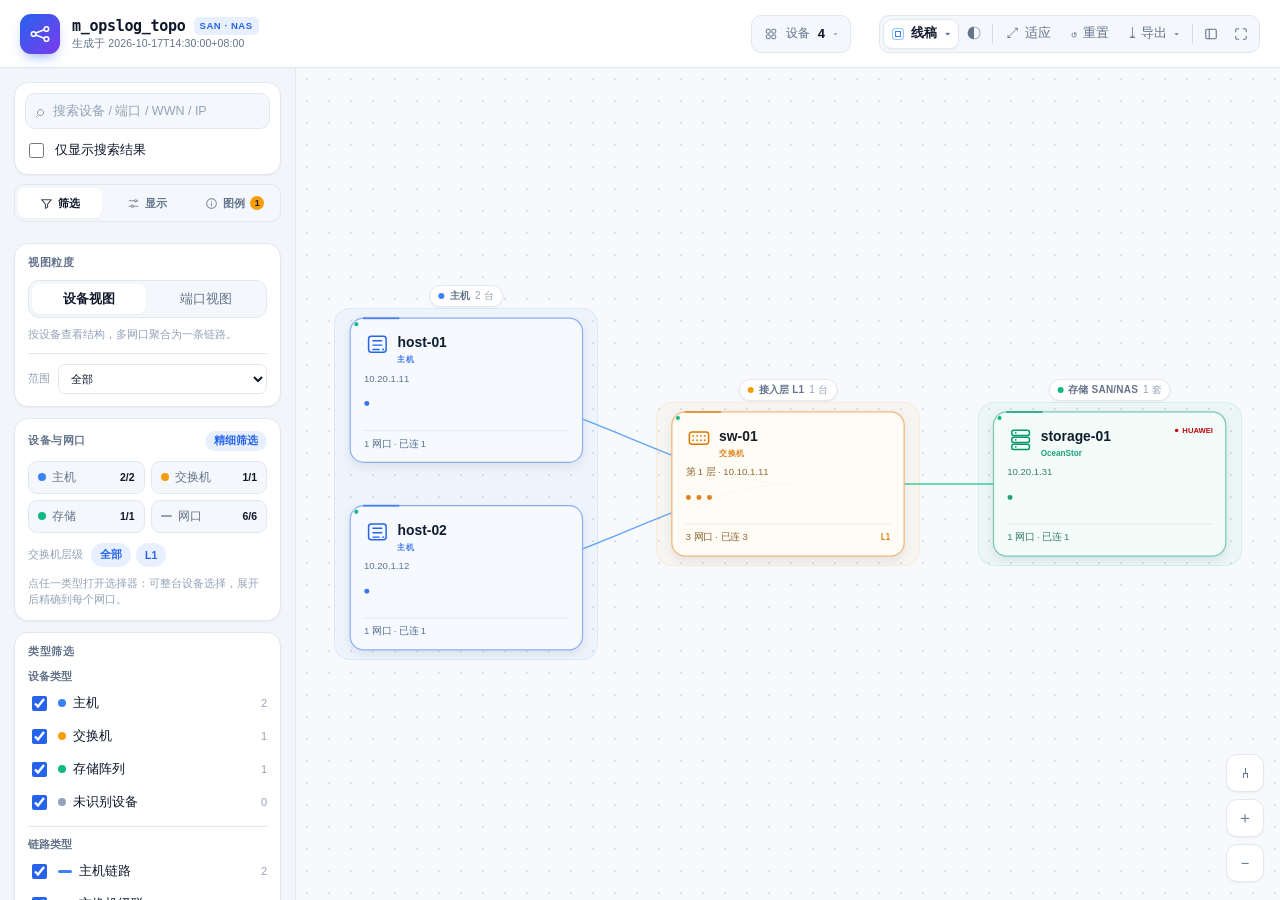
==== commit 9ecc4449: "feat: add tabbed sidebar navigation" ====
--- a/topology.html
+++ b/topology.html
@@ -1772,6 +1772,81 @@
   height: 1px;
   margin: 10px 0 2px;
   background: var(--border);
+}
+
+/* ---------- sidebar navigation / grouping ---------- */
+#sidebar {
+  padding: 0 14px 14px;
+  gap: 0;
+}
+.side-top {
+  position: sticky;
+  top: 0;
+  z-index: 7;
+  margin: 0 -14px 11px;
+  padding: 14px 14px 10px;
+  background: var(--bg);
+}
+.side-top .search-panel { margin: 0; }
+.side-tabs {
+  display: flex;
+  gap: 3px;
+  margin-top: 9px;
+  padding: 3px;
+  border: 1px solid var(--border);
+  border-radius: 10px;
+  background: var(--panel-2);
+}
+.side-tab {
+  position: relative;
+  flex: 1;
+  height: 30px;
+  display: inline-flex;
+  align-items: center;
+  justify-content: center;
+  gap: 5px;
+  border: 0;
+  border-radius: 7px;
+  background: transparent;
+  color: var(--muted);
+  font-size: 11px;
+  font-weight: 600;
+  cursor: pointer;
+  transition: background 0.15s ease, color 0.15s ease, box-shadow 0.15s ease;
+}
+.side-tab svg { opacity: 0.78; }
+.side-tab:hover { color: var(--text); }
+.side-tab.active {
+  background: var(--panel);
+  color: var(--text);
+  box-shadow: var(--shadow-sm);
+}
+.side-tab:focus-visible {
+  outline: 2px solid var(--ring);
+  outline-offset: 1px;
+}
+.side-tab-badge {
+  min-width: 14px;
+  height: 14px;
+  padding: 0 4px;
+  display: inline-grid;
+  place-items: center;
+  border-radius: 999px;
+  background: var(--status-warn);
+  color: #2b1b00;
+  font-size: 9px;
+  font-weight: 700;
+  line-height: 1;
+}
+.side-group {
+  display: flex;
+  flex-direction: column;
+  gap: 11px;
+}
+.side-group[hidden] { display: none !important; }
+#sidebar > .footnote { margin-top: 13px; }
+@media (max-width: 900px) {
+  .side-top { margin-left: 0; margin-right: 0; padding-left: 0; padding-right: 0; }
 }
 </style>
 </head>
@@ -1906,14 +1981,33 @@
 
   <div id="body">
     <aside id="sidebar">
-      <div class="panel search-panel">
+      <div class="side-top">
+        <div class="panel search-panel">
         <label class="search">
           <span class="search-icon">⌕</span>
           <input id="search" type="search" placeholder="搜索设备 / 端口 / WWN / IP" autocomplete="off"/>
         </label>
         <label class="switch-row"><input type="checkbox" id="isolate-search"/> 仅显示搜索结果</label>
+        </div>
+
+        <div class="side-tabs" id="side-tabs" role="tablist" aria-label="侧栏导航">
+          <button class="side-tab active" id="side-tab-filter" data-side-tab="filter" role="tab" aria-selected="true" aria-controls="side-group-filter" tabindex="0">
+            <svg viewBox="0 0 24 24" width="13" height="13" fill="none" stroke="currentColor" stroke-width="1.9" stroke-linecap="round" stroke-linejoin="round" aria-hidden="true"><path d="M3 5h18l-7 8v6l-4 2v-8L3 5z"/></svg>
+            <span>筛选</span>
+          </button>
+          <button class="side-tab" id="side-tab-display" data-side-tab="display" role="tab" aria-selected="false" aria-controls="side-group-display" tabindex="-1">
+            <svg viewBox="0 0 24 24" width="13" height="13" fill="none" stroke="currentColor" stroke-width="1.9" stroke-linecap="round" stroke-linejoin="round" aria-hidden="true"><path d="M4 7h9M18 7h2M4 17h3M12 17h8"/><circle cx="16" cy="7" r="2"/><circle cx="10" cy="17" r="2"/></svg>
+            <span>显示</span>
+          </button>
+          <button class="side-tab" id="side-tab-info" data-side-tab="info" role="tab" aria-selected="false" aria-controls="side-group-info" tabindex="-1">
+            <svg viewBox="0 0 24 24" width="13" height="13" fill="none" stroke="currentColor" stroke-width="1.9" stroke-linecap="round" stroke-linejoin="round" aria-hidden="true"><circle cx="12" cy="12" r="9"/><path d="M12 11v5M12 8h.01"/></svg>
+            <span>图例</span>
+            <span class="side-tab-badge" id="side-info-badge" hidden></span>
+          </button>
+        </div>
       </div>
 
+      <div class="side-group" id="side-group-filter" data-side-group="filter" role="tabpanel" aria-labelledby="side-tab-filter">
       <section class="panel">
         <h2>视图粒度</h2>
         <div class="segmented" id="gran">
@@ -1958,7 +2052,9 @@
         <h3 class="filter-subhead">链路类型</h3>
         <div id="kind-filters" class="check-list"></div>
       </section>
-
+      </div>
+
+      <div class="side-group" id="side-group-display" data-side-group="display" role="tabpanel" aria-labelledby="side-tab-display" hidden>
       <section class="panel">
         <h2>显示选项</h2>
         <div class="style-row">
@@ -1989,8 +2085,11 @@
             <input type="range" id="spacing" min="0.75" max="1.6" step="0.05" value="1"/>
           </div>
         </details>
+        <p class="hint">显示设置不影响数据；导出图片会使用当前风格。</p>
       </section>
-
+      </div>
+
+      <div class="side-group" id="side-group-info" data-side-group="info" role="tabpanel" aria-labelledby="side-tab-info" hidden>
       <section class="panel">
         <h2>图例</h2>
         <div class="legend">
@@ -2018,6 +2117,7 @@
         <h2>解析提示 <span id="warning-count" class="badge"></span></h2>
         <div id="warnings" class="warnings"></div>
       </section>
+      </div>
 
       <p class="footnote">点击设备查看详情 · 单击空白处取消高亮 · Esc 关闭</p>
     </aside>
@@ -2191,7 +2291,7 @@
 function zu(){return zu=Object.assign||function(g){for(var t=1;t<arguments.length;t++){var A=arguments[t];for(var e in A)Object.prototype.hasOwnProperty.call(A,e)&&(g[e]=A[e])}return g},zu.apply(this,arguments)}function Su(g,t){g.prototype=Object.create(t.prototype),g.prototype.constructor=g,g.__proto__=t}function Zu(g){if(void 0===g)throw new ReferenceError("this hasn't been initialised - super() hasn't been called");return g}Tu="function"!=typeof Object.assign?function(g){if(null==g)throw new TypeError("Cannot convert undefined or null to object");for(var t=Object(g),A=1;A<arguments.length;A++){var e=arguments[A];if(null!=e)for(var C in e)e.hasOwnProperty(C)&&(t[C]=e[C])}return t}:Object.assign;var Fu,Gu=Tu,ju=["","webkit","Moz","MS","ms","o"],Lu="undefined"==typeof document?{style:{}}:document.createElement("div"),Vu=Math.round,Yu=Math.abs,Wu=Date.now;function Qu(g,t){for(var A,e,C=t[0].toUpperCase()+t.slice(1),I=0;I<ju.length;){if((e=(A=ju[I])?A+C:t)in g)return e;I++}}Fu="undefined"==typeof window?{}:window;var Uu=Qu(Lu.style,"touchAction"),_u=void 0!==Uu;var Ku="compute",Hu="auto",Xu="manipulation",Ju="none",qu="pan-x",$u="pan-y",gp=function(){if(!_u)return!1;var g={},t=Fu.CSS&&Fu.CSS.supports;return["auto","manipulation","pan-y","pan-x","pan-x pan-y","none"].forEach((function(A){return g[A]=!t||Fu.CSS.supports("touch-action",A)})),g}(),tp="ontouchstart"in Fu,Ap=void 0!==Qu(Fu,"PointerEvent"),ep=tp&&/mobile|tablet|ip(ad|hone|od)|android/i.test(navigator.userAgent),Cp="touch",Ip="mouse",ip=25,op=1,np=4,rp=8,sp=1,ap=2,dp=4,hp=8,lp=16,cp=ap|dp,up=hp|lp,pp=cp|up,fp=["x","y"],vp=["clientX","clientY"];function yp(g,t,A){var e;if(g)if(g.forEach)g.forEach(t,A);else if(void 0!==g.length)for(e=0;e<g.length;)t.call(A,g[e],e,g),e++;else for(e in g)g.hasOwnProperty(e)&&t.call(A,g[e],e,g)}function mp(g,t){return"function"==typeof g?g.apply(t&&t[0]||void 0,t):g}function bp(g,t){return g.indexOf(t)>-1}var wp=function(){function g(g,t){this.manager=g,this.set(t)}var t=g.prototype;return t.set=function(g){g===Ku&&(g=this.compute()),_u&&this.manager.element.style&&gp[g]&&(this.manager.element.style[Uu]=g),this.actions=g.toLowerCase().trim()},t.update=function(){this.set(this.manager.options.touchAction)},t.compute=function(){var g=[];return yp(this.manager.recognizers,(function(t){mp(t.options.enable,[t])&&(g=g.concat(t.getTouchAction()))})),function(g){if(bp(g,Ju))return Ju;var t=bp(g,qu),A=bp(g,$u);return t&&A?Ju:t||A?t?qu:$u:bp(g,Xu)?Xu:Hu}(g.join(" "))},t.preventDefaults=function(g){var t=g.srcEvent,A=g.offsetDirection;if(this.manager.session.prevented)t.preventDefault();else{var e=this.actions,C=bp(e,Ju)&&!gp[Ju],I=bp(e,$u)&&!gp[$u],i=bp(e,qu)&&!gp[qu];if(C){var o=1===g.pointers.length,n=g.distance<2,r=g.deltaTime<250;if(o&&n&&r)return}if(!i||!I)return C||I&&A&cp||i&&A&up?this.preventSrc(t):void 0}},t.preventSrc=function(g){this.manager.session.prevented=!0,g.preventDefault()},g}();function kp(g,t){for(;g;){if(g===t)return!0;g=g.parentNode}return!1}function xp(g){var t=g.length;if(1===t)return{x:Vu(g[0].clientX),y:Vu(g[0].clientY)};for(var A=0,e=0,C=0;C<t;)A+=g[C].clientX,e+=g[C].clientY,C++;return{x:Vu(A/t),y:Vu(e/t)}}function Ep(g){for(var t=[],A=0;A<g.pointers.length;)t[A]={clientX:Vu(g.pointers[A].clientX),clientY:Vu(g.pointers[A].clientY)},A++;return{timeStamp:Wu(),pointers:t,center:xp(t),deltaX:g.deltaX,deltaY:g.deltaY}}function Op(g,t,A){A||(A=fp);var e=t[A[0]]-g[A[0]],C=t[A[1]]-g[A[1]];return Math.sqrt(e*e+C*C)}function Tp(g,t,A){A||(A=fp);var e=t[A[0]]-g[A[0]],C=t[A[1]]-g[A[1]];return 180*Math.atan2(C,e)/Math.PI}function Dp(g,t){return g===t?sp:Yu(g)>=Yu(t)?g<0?ap:dp:t<0?hp:lp}function Np(g,t,A){return{x:t/g||0,y:A/g||0}}function Rp(g,t){var A=g.session,e=t.pointers,C=e.length;A.firstInput||(A.firstInput=Ep(t)),C>1&&!A.firstMultiple?A.firstMultiple=Ep(t):1===C&&(A.firstMultiple=!1);var I=A.firstInput,i=A.firstMultiple,o=i?i.center:I.center,n=t.center=xp(e);t.timeStamp=Wu(),t.deltaTime=t.timeStamp-I.timeStamp,t.angle=Tp(o,n),t.distance=Op(o,n),function(g,t){var A=t.center,e=g.offsetDelta||{},C=g.prevDelta||{},I=g.prevInput||{};t.eventType!==op&&I.eventType!==np||(C=g.prevDelta={x:I.deltaX||0,y:I.deltaY||0},e=g.offsetDelta={x:A.x,y:A.y}),t.deltaX=C.x+(A.x-e.x),t.deltaY=C.y+(A.y-e.y)}(A,t),t.offsetDirection=Dp(t.deltaX,t.deltaY);var r,s,a=Np(t.deltaTime,t.deltaX,t.deltaY);t.overallVelocityX=a.x,t.overallVelocityY=a.y,t.overallVelocity=Yu(a.x)>Yu(a.y)?a.x:a.y,t.scale=i?(r=i.pointers,Op((s=e)[0],s[1],vp)/Op(r[0],r[1],vp)):1,t.rotation=i?function(g,t){return Tp(t[1],t[0],vp)+Tp(g[1],g[0],vp)}(i.pointers,e):0,t.maxPointers=A.prevInput?t.pointers.length>A.prevInput.maxPointers?t.pointers.length:A.prevInput.maxPointers:t.pointers.length,function(g,t){var A,e,C,I,i=g.lastInterval||t,o=t.timeStamp-i.timeStamp;if(t.eventType!==rp&&(o>ip||void 0===i.velocity)){var n=t.deltaX-i.deltaX,r=t.deltaY-i.deltaY,s=Np(o,n,r);e=s.x,C=s.y,A=Yu(s.x)>Yu(s.y)?s.x:s.y,I=Dp(n,r),g.lastInterval=t}else A=i.velocity,e=i.velocityX,C=i.velocityY,I=i.direction;t.velocity=A,t.velocityX=e,t.velocityY=C,t.direction=I}(A,t);var d,h=g.element,l=t.srcEvent;kp(d=l.composedPath?l.composedPath()[0]:l.path?l.path[0]:l.target,h)&&(h=d),t.target=h}function Pp(g,t,A){var e=A.pointers.length,C=A.changedPointers.length,I=t&op&&e-C==0,i=t&(np|rp)&&e-C==0;A.isFirst=!!I,A.isFinal=!!i,I&&(g.session={}),A.eventType=t,Rp(g,A),g.emit("hammer.input",A),g.recognize(A),g.session.prevInput=A}function Mp(g){return g.trim().split(/\s+/g)}function Bp(g,t,A){yp(Mp(t),(function(t){g.addEventListener(t,A,!1)}))}function zp(g,t,A){yp(Mp(t),(function(t){g.removeEventListener(t,A,!1)}))}function Sp(g){var t=g.ownerDocument||g;return t.defaultView||t.parentWindow||window}var Zp=function(){function g(g,t){var A=this;this.manager=g,this.callback=t,this.element=g.element,this.target=g.options.inputTarget,this.domHandler=function(t){mp(g.options.enable,[g])&&A.handler(t)},this.init()}var t=g.prototype;return t.handler=function(){},t.init=function(){this.evEl&&Bp(this.element,this.evEl,this.domHandler),this.evTarget&&Bp(this.target,this.evTarget,this.domHandler),this.evWin&&Bp(Sp(this.element),this.evWin,this.domHandler)},t.destroy=function(){this.evEl&&zp(this.element,this.evEl,this.domHandler),this.evTarget&&zp(this.target,this.evTarget,this.domHandler),this.evWin&&zp(Sp(this.element),this.evWin,this.domHandler)},g}();function Fp(g,t,A){if(g.indexOf&&!A)return g.indexOf(t);for(var e=0;e<g.length;){if(A&&g[e][A]==t||!A&&g[e]===t)return e;e++}return-1}var Gp={pointerdown:op,pointermove:2,pointerup:np,pointercancel:rp,pointerout:rp},jp={2:Cp,3:"pen",4:Ip,5:"kinect"},Lp="pointerdown",Vp="pointermove pointerup pointercancel";Fu.MSPointerEvent&&!Fu.PointerEvent&&(Lp="MSPointerDown",Vp="MSPointerMove MSPointerUp MSPointerCancel");var Yp=function(g){function t(){var A,e=t.prototype;return e.evEl=Lp,e.evWin=Vp,(A=g.apply(this,arguments)||this).store=A.manager.session.pointerEvents=[],A}return Su(t,g),t.prototype.handler=function(g){var t=this.store,A=!1,e=g.type.toLowerCase().replace("ms",""),C=Gp[e],I=jp[g.pointerType]||g.pointerType,i=I===Cp,o=Fp(t,g.pointerId,"pointerId");C&op&&(0===g.button||i)?o<0&&(t.push(g),o=t.length-1):C&(np|rp)&&(A=!0),o<0||(t[o]=g,this.callback(this.manager,C,{pointers:t,changedPointers:[g],pointerType:I,srcEvent:g}),A&&t.splice(o,1))},t}(Zp);function Wp(g){return Array.prototype.slice.call(g,0)}function Qp(g,t,A){for(var e=[],C=[],I=0;I<g.length;){var i=t?g[I][t]:g[I];Fp(C,i)<0&&e.push(g[I]),C[I]=i,I++}return A&&(e=t?e.sort((function(g,A){return g[t]>A[t]})):e.sort()),e}var Up={touchstart:op,touchmove:2,touchend:np,touchcancel:rp},_p=function(g){function t(){var A;return t.prototype.evTarget="touchstart touchmove touchend touchcancel",(A=g.apply(this,arguments)||this).targetIds={},A}return Su(t,g),t.prototype.handler=function(g){var t=Up[g.type],A=Kp.call(this,g,t);A&&this.callback(this.manager,t,{pointers:A[0],changedPointers:A[1],pointerType:Cp,srcEvent:g})},t}(Zp);function Kp(g,t){var A,e,C=Wp(g.touches),I=this.targetIds;if(t&(2|op)&&1===C.length)return I[C[0].identifier]=!0,[C,C];var i=Wp(g.changedTouches),o=[],n=this.target;if(e=C.filter((function(g){return kp(g.target,n)})),t===op)for(A=0;A<e.length;)I[e[A].identifier]=!0,A++;for(A=0;A<i.length;)I[i[A].identifier]&&o.push(i[A]),t&(np|rp)&&delete I[i[A].identifier],A++;return o.length?[Qp(e.concat(o),"identifier",!0),o]:void 0}var Hp={mousedown:op,mousemove:2,mouseup:np},Xp=function(g){function t(){var A,e=t.prototype;return e.evEl="mousedown",e.evWin="mousemove mouseup",(A=g.apply(this,arguments)||this).pressed=!1,A}return Su(t,g),t.prototype.handler=function(g){var t=Hp[g.type];t&op&&0===g.button&&(this.pressed=!0),2&t&&1!==g.which&&(t=np),this.pressed&&(t&np&&(this.pressed=!1),this.callback(this.manager,t,{pointers:[g],changedPointers:[g],pointerType:Ip,srcEvent:g}))},t}(Zp),Jp=2500;function qp(g){var t=g.changedPointers[0];if(t.identifier===this.primaryTouch){var A={x:t.clientX,y:t.clientY},e=this.lastTouches;this.lastTouches.push(A);setTimeout((function(){var g=e.indexOf(A);g>-1&&e.splice(g,1)}),Jp)}}function $p(g,t){g&op?(this.primaryTouch=t.changedPointers[0].identifier,qp.call(this,t)):g&(np|rp)&&qp.call(this,t)}function gf(g){for(var t=g.srcEvent.clientX,A=g.srcEvent.clientY,e=0;e<this.lastTouches.length;e++){var C=this.lastTouches[e],I=Math.abs(t-C.x),i=Math.abs(A-C.y);if(I<=25&&i<=25)return!0}return!1}var tf=function(){return function(g){function t(t,A){var e;return(e=g.call(this,t,A)||this).handler=function(g,t,A){var C=A.pointerType===Cp,I=A.pointerType===Ip;if(!(I&&A.sourceCapabilities&&A.sourceCapabilities.firesTouchEvents)){if(C)$p.call(Zu(Zu(e)),t,A);else if(I&&gf.call(Zu(Zu(e)),A))return;e.callback(g,t,A)}},e.touch=new _p(e.manager,e.handler),e.mouse=new Xp(e.manager,e.handler),e.primaryTouch=null,e.lastTouches=[],e}return Su(t,g),t.prototype.destroy=function(){this.touch.destroy(),this.mouse.destroy()},t}(Zp)}();function Af(g,t,A){return!!Array.isArray(g)&&(yp(g,A[t],A),!0)}var ef=32,Cf=1;function If(g,t){var A=t.manager;return A?A.get(g):g}function of(g){return 16&g?"cancel":8&g?"end":4&g?"move":2&g?"start":""}var nf=function(){function g(g){void 0===g&&(g={}),this.options=zu({enable:!0},g),this.id=Cf++,this.manager=null,this.state=1,this.simultaneous={},this.requireFail=[]}var t=g.prototype;return t.set=function(g){return Gu(this.options,g),this.manager&&this.manager.touchAction.update(),this},t.recognizeWith=function(g){if(Af(g,"recognizeWith",this))return this;var t=this.simultaneous;return t[(g=If(g,this)).id]||(t[g.id]=g,g.recognizeWith(this)),this},t.dropRecognizeWith=function(g){return Af(g,"dropRecognizeWith",this)||(g=If(g,this),delete this.simultaneous[g.id]),this},t.requireFailure=function(g){if(Af(g,"requireFailure",this))return this;var t=this.requireFail;return-1===Fp(t,g=If(g,this))&&(t.push(g),g.requireFailure(this)),this},t.dropRequireFailure=function(g){if(Af(g,"dropRequireFailure",this))return this;g=If(g,this);var t=Fp(this.requireFail,g);return t>-1&&this.requireFail.splice(t,1),this},t.hasRequireFailures=function(){return this.requireFail.length>0},t.canRecognizeWith=function(g){return!!this.simultaneous[g.id]},t.emit=function(g){var t=this,A=this.state;function e(A){t.manager.emit(A,g)}A<8&&e(t.options.event+of(A)),e(t.options.event),g.additionalEvent&&e(g.additionalEvent),A>=8&&e(t.options.event+of(A))},t.tryEmit=function(g){if(this.canEmit())return this.emit(g);this.state=ef},t.canEmit=function(){for(var g=0;g<this.requireFail.length;){if(!(33&this.requireFail[g].state))return!1;g++}return!0},t.recognize=function(g){var t=Gu({},g);if(!mp(this.options.enable,[this,t]))return this.reset(),void(this.state=ef);56&this.state&&(this.state=1),this.state=this.process(t),30&this.state&&this.tryEmit(t)},t.process=function(g){},t.getTouchAction=function(){},t.reset=function(){},g}(),rf=function(g){function t(t){var A;return void 0===t&&(t={}),(A=g.call(this,zu({event:"tap",pointers:1,taps:1,interval:300,time:250,threshold:9,posThreshold:10},t))||this).pTime=!1,A.pCenter=!1,A._timer=null,A._input=null,A.count=0,A}Su(t,g);var A=t.prototype;return A.getTouchAction=function(){return[Xu]},A.process=function(g){var t=this,A=this.options,e=g.pointers.length===A.pointers,C=g.distance<A.threshold,I=g.deltaTime<A.time;if(this.reset(),g.eventType&op&&0===this.count)return this.failTimeout();if(C&&I&&e){if(g.eventType!==np)return this.failTimeout();var i=!this.pTime||g.timeStamp-this.pTime<A.interval,o=!this.pCenter||Op(this.pCenter,g.center)<A.posThreshold;if(this.pTime=g.timeStamp,this.pCenter=g.center,o&&i?this.count+=1:this.count=1,this._input=g,0===this.count%A.taps)return this.hasRequireFailures()?(this._timer=setTimeout((function(){t.state=8,t.tryEmit()}),A.interval),2):8}return ef},A.failTimeout=function(){var g=this;return this._timer=setTimeout((function(){g.state=ef}),this.options.interval),ef},A.reset=function(){clearTimeout(this._timer)},A.emit=function(){8===this.state&&(this._input.tapCount=this.count,this.manager.emit(this.options.event,this._input))},t}(nf),sf=function(g){function t(t){return void 0===t&&(t={}),g.call(this,zu({pointers:1},t))||this}Su(t,g);var A=t.prototype;return A.attrTest=function(g){var t=this.options.pointers;return 0===t||g.pointers.length===t},A.process=function(g){var t=this.state,A=g.eventType,e=6&t,C=this.attrTest(g);return e&&(A&rp||!C)?16|t:e||C?A&np?8|t:2&t?4|t:2:ef},t}(nf);function af(g){return g===lp?"down":g===hp?"up":g===ap?"left":g===dp?"right":""}var df=function(g){function t(t){var A;return void 0===t&&(t={}),(A=g.call(this,zu({event:"pan",threshold:10,pointers:1,direction:pp},t))||this).pX=null,A.pY=null,A}Su(t,g);var A=t.prototype;return A.getTouchAction=function(){var g=this.options.direction,t=[];return g&cp&&t.push($u),g&up&&t.push(qu),t},A.directionTest=function(g){var t=this.options,A=!0,e=g.distance,C=g.direction,I=g.deltaX,i=g.deltaY;return C&t.direction||(t.direction&cp?(C=0===I?sp:I<0?ap:dp,A=I!==this.pX,e=Math.abs(g.deltaX)):(C=0===i?sp:i<0?hp:lp,A=i!==this.pY,e=Math.abs(g.deltaY))),g.direction=C,A&&e>t.threshold&&C&t.direction},A.attrTest=function(g){return sf.prototype.attrTest.call(this,g)&&(2&this.state||!(2&this.state)&&this.directionTest(g))},A.emit=function(t){this.pX=t.deltaX,this.pY=t.deltaY;var A=af(t.direction);A&&(t.additionalEvent=this.options.event+A),g.prototype.emit.call(this,t)},t}(sf),hf=function(g){function t(t){return void 0===t&&(t={}),g.call(this,zu({event:"swipe",threshold:10,velocity:.3,direction:cp|up,pointers:1},t))||this}Su(t,g);var A=t.prototype;return A.getTouchAction=function(){return df.prototype.getTouchAction.call(this)},A.attrTest=function(t){var A,e=this.options.direction;return e&(cp|up)?A=t.overallVelocity:e&cp?A=t.overallVelocityX:e&up&&(A=t.overallVelocityY),g.prototype.attrTest.call(this,t)&&e&t.offsetDirection&&t.distance>this.options.threshold&&t.maxPointers===this.options.pointers&&Yu(A)>this.options.velocity&&t.eventType&np},A.emit=function(g){var t=af(g.offsetDirection);t&&this.manager.emit(this.options.event+t,g),this.manager.emit(this.options.event,g)},t}(sf),lf=function(g){function t(t){return void 0===t&&(t={}),g.call(this,zu({event:"pinch",threshold:0,pointers:2},t))||this}Su(t,g);var A=t.prototype;return A.getTouchAction=function(){return[Ju]},A.attrTest=function(t){return g.prototype.attrTest.call(this,t)&&(Math.abs(t.scale-1)>this.options.threshold||2&this.state)},A.emit=function(t){if(1!==t.scale){var A=t.scale<1?"in":"out";t.additionalEvent=this.options.event+A}g.prototype.emit.call(this,t)},t}(sf),cf=function(g){function t(t){return void 0===t&&(t={}),g.call(this,zu({event:"rotate",threshold:0,pointers:2},t))||this}Su(t,g);var A=t.prototype;return A.getTouchAction=function(){return[Ju]},A.attrTest=function(t){return g.prototype.attrTest.call(this,t)&&(Math.abs(t.rotation)>this.options.threshold||2&this.state)},t}(sf),uf=function(g){function t(t){var A;return void 0===t&&(t={}),(A=g.call(this,zu({event:"press",pointers:1,time:251,threshold:9},t))||this)._timer=null,A._input=null,A}Su(t,g);var A=t.prototype;return A.getTouchAction=function(){return[Hu]},A.process=function(g){var t=this,A=this.options,e=g.pointers.length===A.pointers,C=g.distance<A.threshold,I=g.deltaTime>A.time;if(this._input=g,!C||!e||g.eventType&(np|rp)&&!I)this.reset();else if(g.eventType&op)this.reset(),this._timer=setTimeout((function(){t.state=8,t.tryEmit()}),A.time);else if(g.eventType&np)return 8;return ef},A.reset=function(){clearTimeout(this._timer)},A.emit=function(g){8===this.state&&(g&&g.eventType&np?this.manager.emit(this.options.event+"up",g):(this._input.timeStamp=Wu(),this.manager.emit(this.options.event,this._input)))},t}(nf),pf={domEvents:!1,touchAction:Ku,enable:!0,inputTarget:null,inputClass:null,cssProps:{userSelect:"none",touchSelect:"none",touchCallout:"none",contentZooming:"none",userDrag:"none",tapHighlightColor:"rgba(0,0,0,0)"}},ff=[[cf,{enable:!1}],[lf,{enable:!1},["rotate"]],[hf,{direction:cp}],[df,{direction:cp},["swipe"]],[rf],[rf,{event:"doubletap",taps:2},["tap"]],[uf]];function vf(g,t){var A,e=g.element;e.style&&(yp(g.options.cssProps,(function(C,I){A=Qu(e.style,I),t?(g.oldCssProps[A]=e.style[A],e.style[A]=C):e.style[A]=g.oldCssProps[A]||""})),t||(g.oldCssProps={}))}var yf=function(){function g(g,t){var A,e=this;this.options=Gu({},pf,t||{}),this.options.inputTarget=this.options.inputTarget||g,this.handlers={},this.session={},this.recognizers=[],this.oldCssProps={},this.element=g,this.input=new((A=this).options.inputClass||(Ap?Yp:ep?_p:tp?tf:Xp))(A,Pp),this.touchAction=new wp(this,this.options.touchAction),vf(this,!0),yp(this.options.recognizers,(function(g){var t=e.add(new g[0](g[1]));g[2]&&t.recognizeWith(g[2]),g[3]&&t.requireFailure(g[3])}),this)}var t=g.prototype;return t.set=function(g){return Gu(this.options,g),g.touchAction&&this.touchAction.update(),g.inputTarget&&(this.input.destroy(),this.input.target=g.inputTarget,this.input.init()),this},t.stop=function(g){this.session.stopped=g?2:1},t.recognize=function(g){var t=this.session;if(!t.stopped){var A;this.touchAction.preventDefaults(g);var e=this.recognizers,C=t.curRecognizer;(!C||C&&8&C.state)&&(t.curRecognizer=null,C=null);for(var I=0;I<e.length;)A=e[I],2===t.stopped||C&&A!==C&&!A.canRecognizeWith(C)?A.reset():A.recognize(g),!C&&14&A.state&&(t.curRecognizer=A,C=A),I++}},t.get=function(g){if(g instanceof nf)return g;for(var t=this.recognizers,A=0;A<t.length;A++)if(t[A].options.event===g)return t[A];return null},t.add=function(g){if(Af(g,"add",this))return this;var t=this.get(g.options.event);return t&&this.remove(t),this.recognizers.push(g),g.manager=this,this.touchAction.update(),g},t.remove=function(g){if(Af(g,"remove",this))return this;var t=this.get(g);if(g){var A=this.recognizers,e=Fp(A,t);-1!==e&&(A.splice(e,1),this.touchAction.update())}return this},t.on=function(g,t){if(void 0===g||void 0===t)return this;var A=this.handlers;return yp(Mp(g),(function(g){A[g]=A[g]||[],A[g].push(t)})),this},t.off=function(g,t){if(void 0===g)return this;var A=this.handlers;return yp(Mp(g),(function(g){t?A[g]&&A[g].splice(Fp(A[g],t),1):delete A[g]})),this},t.emit=function(g,t){this.options.domEvents&&function(g,t){var A=document.createEvent("Event");A.initEvent(g,!0,!0),A.gesture=t,t.target.dispatchEvent(A)}(g,t);var A=this.handlers[g]&&this.handlers[g].slice();if(A&&A.length){t.type=g,t.preventDefault=function(){t.srcEvent.preventDefault()};for(var e=0;e<A.length;)A[e](t),e++}},t.destroy=function(){this.element&&vf(this,!1),this.handlers={},this.session={},this.input.destroy(),this.element=null},g}(),mf={touchstart:op,touchmove:2,touchend:np,touchcancel:rp},bf=function(g){function t(){var A,e=t.prototype;return e.evTarget="touchstart",e.evWin="touchstart touchmove touchend touchcancel",(A=g.apply(this,arguments)||this).started=!1,A}return Su(t,g),t.prototype.handler=function(g){var t=mf[g.type];if(t===op&&(this.started=!0),this.started){var A=wf.call(this,g,t);t&(np|rp)&&A[0].length-A[1].length==0&&(this.started=!1),this.callback(this.manager,t,{pointers:A[0],changedPointers:A[1],pointerType:Cp,srcEvent:g})}},t}(Zp);function wf(g,t){var A=Wp(g.touches),e=Wp(g.changedTouches);return t&(np|rp)&&(A=Qp(A.concat(e),"identifier",!0)),[A,e]}function kf(g,t,A){var e="DEPRECATED METHOD: "+t+"\n"+A+" AT \n";return function(){var t=new Error("get-stack-trace"),A=t&&t.stack?t.stack.replace(/^[^\(]+?[\n$]/gm,"").replace(/^\s+at\s+/gm,"").replace(/^Object.<anonymous>\s*\(/gm,"{anonymous}()@"):"Unknown Stack Trace",C=window.console&&(window.console.warn||window.console.log);return C&&C.call(window.console,e,A),g.apply(this,arguments)}}var xf=kf((function(g,t,A){for(var e=Object.keys(t),C=0;C<e.length;)(!A||A&&void 0===g[e[C]])&&(g[e[C]]=t[e[C]]),C++;return g}),"extend","Use `assign`."),Ef=kf((function(g,t){return xf(g,t,!0)}),"merge","Use `assign`.");function Of(g,t,A){var e,C=t.prototype;(e=g.prototype=Object.create(C)).constructor=g,e._super=C,A&&Gu(e,A)}function Tf(g,t){return function(){return g.apply(t,arguments)}}var Df=function(){var g=function(g,t){return void 0===t&&(t={}),new yf(g,zu({recognizers:ff.concat()},t))};return g.VERSION="2.0.17-rc",g.DIRECTION_ALL=pp,g.DIRECTION_DOWN=lp,g.DIRECTION_LEFT=ap,g.DIRECTION_RIGHT=dp,g.DIRECTION_UP=hp,g.DIRECTION_HORIZONTAL=cp,g.DIRECTION_VERTICAL=up,g.DIRECTION_NONE=sp,g.DIRECTION_DOWN=lp,g.INPUT_START=op,g.INPUT_MOVE=2,g.INPUT_END=np,g.INPUT_CANCEL=rp,g.STATE_POSSIBLE=1,g.STATE_BEGAN=2,g.STATE_CHANGED=4,g.STATE_ENDED=8,g.STATE_RECOGNIZED=8,g.STATE_CANCELLED=16,g.STATE_FAILED=ef,g.Manager=yf,g.Input=Zp,g.TouchAction=wp,g.TouchInput=_p,g.MouseInput=Xp,g.PointerEventInput=Yp,g.TouchMouseInput=tf,g.SingleTouchInput=bf,g.Recognizer=nf,g.AttrRecognizer=sf,g.Tap=rf,g.Pan=df,g.Swipe=hf,g.Pinch=lf,g.Rotate=cf,g.Press=uf,g.on=Bp,g.off=zp,g.each=yp,g.merge=Ef,g.extend=xf,g.bindFn=Tf,g.assign=Gu,g.inherit=Of,g.bindFn=Tf,g.prefixed=Qu,g.toArray=Wp,g.inArray=Fp,g.uniqueArray=Qp,g.splitStr=Mp,g.boolOrFn=mp,g.hasParent=kp,g.addEventListeners=Bp,g.removeEventListeners=zp,g.defaults=Gu({},pf,{preset:ff}),g}();Df.defaults;var Nf=Df;function Rf(g,t){var A=void 0!==uh&&ln(g)||g["@@iterator"];if(!A){if(Rh(g)||(A=function(g,t){var A;if(!g)return;if("string"==typeof g)return Pf(g,t);var e=wh(A=Object.prototype.toString.call(g)).call(A,8,-1);"Object"===e&&g.constructor&&(e=g.constructor.name);if("Map"===e||"Set"===e)return Uo(g);if("Arguments"===e||/^(?:Ui|I)nt(?:8|16|32)(?:Clamped)?Array$/.test(e))return Pf(g,t)}(g))||t&&g&&"number"==typeof g.length){A&&(g=A);var e=0,C=function(){};return{s:C,n:function(){return e>=g.length?{done:!0}:{done:!1,value:g[e++]}},e:function(g){throw g},f:C}}throw new TypeError("Invalid attempt to iterate non-iterable instance.\nIn order to be iterable, non-array objects must have a [Symbol.iterator]() method.")}var I,i=!0,o=!1;return{s:function(){A=A.call(g)},n:function(){var g=A.next();return i=g.done,g},e:function(g){o=!0,I=g},f:function(){try{i||null==A.return||A.return()}finally{if(o)throw I}}}}function Pf(g,t){(null==t||t>g.length)&&(t=g.length);for(var A=0,e=new Array(t);A<t;A++)e[A]=g[A];return e}var Mf=uh("DELETE");function Bf(){var g=zf.apply(void 0,arguments);return Zf(g),g}function zf(){for(var g=arguments.length,t=new Array(g),A=0;A<g;A++)t[A]=arguments[A];if(t.length<2)return t[0];var e;if(t.length>2)return zf.apply(void 0,bh(e=[Bf(t[0],t[1])]).call(e,ch(wh(t).call(t,2))));var C=t[0],I=t[1];if(C instanceof Date&&I instanceof Date)return C.setTime(I.getTime()),C;var i,o=Rf(Nh(I));try{for(o.s();!(i=o.n()).done;){var n=i.value;Object.prototype.propertyIsEnumerable.call(I,n)&&(I[n]===Mf?delete C[n]:null===C[n]||null===I[n]||"object"!==yd(C[n])||"object"!==yd(I[n])||Rh(C[n])||Rh(I[n])?C[n]=Sf(I[n]):C[n]=zf(C[n],I[n]))}}catch(g){o.e(g)}finally{o.f()}return C}function Sf(g){return Rh(g)?Fh(g).call(g,(function(g){return Sf(g)})):"object"===yd(g)&&null!==g?g instanceof Date?new Date(g.getTime()):zf({},g):g}function Zf(g){for(var t=0,A=Lh(g);t<A.length;t++){var e=A[t];g[e]===Mf?delete g[e]:"object"===yd(g[e])&&null!==g[e]&&Zf(g[e])}}function Ff(){for(var g=arguments.length,t=new Array(g),A=0;A<g;A++)t[A]=arguments[A];return function(g){var t=function(){for(var g=function(){var g=4022871197;return function(t){for(var A=t.toString(),e=0;e<A.length;e++){var C=.02519603282416938*(g+=A.charCodeAt(e));C-=g=C>>>0,g=(C*=g)>>>0,g+=4294967296*(C-=g)}return 2.3283064365386963e-10*(g>>>0)}}(),t=g(" "),A=g(" "),e=g(" "),C=0;C<arguments.length;C++)(t-=g(C<0||arguments.length<=C?void 0:arguments[C]))<0&&(t+=1),(A-=g(C<0||arguments.length<=C?void 0:arguments[C]))<0&&(A+=1),(e-=g(C<0||arguments.length<=C?void 0:arguments[C]))<0&&(e+=1);return[t,A,e]}(g),A=lh(t,3),e=A[0],C=A[1],I=A[2],i=1,o=function(){var g=2091639*e+2.3283064365386963e-10*i;return e=C,C=I,I=g-(i=0|g)};return o.uint32=function(){return 4294967296*o()},o.fract53=function(){return o()+11102230246251565e-32*(2097152*o()|0)},o.algorithm="Alea",o.seed=g,o.version="0.9",o}(t.length?t:[Qh()])}var Gf="undefined"!=typeof window?window.Hammer||Nf:function(){return function(){var g=function(){};return{on:g,off:g,destroy:g,emit:g,get:function(){return{set:g}}}}()};function jf(g){var t,A=this;this._cleanupQueue=[],this.active=!1,this._dom={container:g,overlay:document.createElement("div")},this._dom.overlay.classList.add("vis-overlay"),this._dom.container.appendChild(this._dom.overlay),this._cleanupQueue.push((function(){A._dom.overlay.parentNode.removeChild(A._dom.overlay)}));var e=Gf(this._dom.overlay);e.on("tap",je(t=this._onTapOverlay).call(t,this)),this._cleanupQueue.push((function(){e.destroy()}));var C=["tap","doubletap","press","pinch","pan","panstart","panmove","panend"];Cl(C).call(C,(function(g){e.on(g,(function(g){g.srcEvent.stopPropagation()}))})),document&&document.body&&(this._onClick=function(t){(function(g,t){for(;g;){if(g===t)return!0;g=g.parentNode}return!1})(t.target,g)||A.deactivate()},document.body.addEventListener("click",this._onClick),this._cleanupQueue.push((function(){document.body.removeEventListener("click",A._onClick)}))),this._escListener=function(g){("key"in g?"Escape"===g.key:27===g.keyCode)&&A.deactivate()}}He(jf.prototype),jf.current=null,jf.prototype.destroy=function(){var g,t;this.deactivate();var A,e=Rf(cl(g=Zl(t=this._cleanupQueue).call(t,0)).call(g));try{for(e.s();!(A=e.n()).done;){(0,A.value)()}}catch(g){e.e(g)}finally{e.f()}},jf.prototype.activate=function(){jf.current&&jf.current.deactivate(),jf.current=this,this.active=!0,this._dom.overlay.style.display="none",this._dom.container.classList.add("vis-active"),this.emit("change"),this.emit("activate"),document.body.addEventListener("keydown",this._escListener)},jf.prototype.deactivate=function(){this.active=!1,this._dom.overlay.style.display="block",this._dom.container.classList.remove("vis-active"),document.body.removeEventListener("keydown",this._escListener),this.emit("change"),this.emit("deactivate")},jf.prototype._onTapOverlay=function(g){this.activate(),g.srcEvent.stopPropagation()};var Lf=/^#?([a-f\d]{2})([a-f\d]{2})([a-f\d]{2})$/i,Vf=/^#?([a-f\d])([a-f\d])([a-f\d])$/i,Yf=/^rgb\( *(1?\d{1,2}|2[0-4]\d|25[0-5]) *, *(1?\d{1,2}|2[0-4]\d|25[0-5]) *, *(1?\d{1,2}|2[0-4]\d|25[0-5]) *\)$/i,Wf=/^rgba\( *(1?\d{1,2}|2[0-4]\d|25[0-5]) *, *(1?\d{1,2}|2[0-4]\d|25[0-5]) *, *(1?\d{1,2}|2[0-4]\d|25[0-5]) *, *([01]|0?\.\d+) *\)$/i;function Qf(g){if(g)for(;!0===g.hasChildNodes();){var t=g.firstChild;t&&(Qf(t),g.removeChild(t))}}function Uf(g){return g instanceof String||"string"==typeof g}function _f(g){return"object"===yd(g)&&null!==g}function Kf(g,t,A,e){var C=!1;!0===e&&(C=null===t[A]&&void 0!==g[A]),C?delete g[A]:g[A]=t[A]}function Hf(g,t){var A=arguments.length>2&&void 0!==arguments[2]&&arguments[2];for(var e in g)if(void 0!==t[e])if(null===t[e]||"object"!==yd(t[e]))Kf(g,t,e,A);else{var C=g[e],I=t[e];_f(C)&&_f(I)&&Hf(C,I,A)}}function Xf(g,t,A){var e=arguments.length>3&&void 0!==arguments[3]&&arguments[3];if(Rh(A))throw new TypeError("Arrays are not supported by deepExtend");for(var C=0;C<g.length;C++){var I=g[C];if(Object.prototype.hasOwnProperty.call(A,I))if(A[I]&&A[I].constructor===Object)void 0===t[I]&&(t[I]={}),t[I].constructor===Object?qf(t[I],A[I],!1,e):Kf(t,A,I,e);else{if(Rh(A[I]))throw new TypeError("Arrays are not supported by deepExtend");Kf(t,A,I,e)}}return t}function Jf(g,t,A){var e=arguments.length>3&&void 0!==arguments[3]&&arguments[3];if(Rh(A))throw new TypeError("Arrays are not supported by deepExtend");for(var C in A)if(Object.prototype.hasOwnProperty.call(A,C)&&!Ic(g).call(g,C))if(A[C]&&A[C].constructor===Object)void 0===t[C]&&(t[C]={}),t[C].constructor===Object?qf(t[C],A[C]):Kf(t,A,C,e);else if(Rh(A[C])){t[C]=[];for(var I=0;I<A[C].length;I++)t[C].push(A[C][I])}else Kf(t,A,C,e);return t}function qf(g,t){var A=arguments.length>2&&void 0!==arguments[2]&&arguments[2],e=arguments.length>3&&void 0!==arguments[3]&&arguments[3];for(var C in t)if(Object.prototype.hasOwnProperty.call(t,C)||!0===A)if("object"===yd(t[C])&&null!==t[C]&&sc(t[C])===Object.prototype)void 0===g[C]?g[C]=qf({},t[C],A):"object"===yd(g[C])&&null!==g[C]&&sc(g[C])===Object.prototype?qf(g[C],t[C],A):Kf(g,t,C,e);else if(Rh(t[C])){var I;g[C]=wh(I=t[C]).call(I)}else Kf(g,t,C,e);return g}function $f(g,t){var A;return bh(A=[]).call(A,ch(g),[t])}function gv(g){return g.getBoundingClientRect().top}function tv(g,t){if(Rh(g))for(var A=g.length,e=0;e<A;e++)t(g[e],e,g);else for(var C in g)Object.prototype.hasOwnProperty.call(g,C)&&t(g[C],C,g)}function Av(g){var t;switch(g.length){case 3:case 4:return(t=Vf.exec(g))?{r:Gc(t[1]+t[1],16),g:Gc(t[2]+t[2],16),b:Gc(t[3]+t[3],16)}:null;case 6:case 7:return(t=Lf.exec(g))?{r:Gc(t[1],16),g:Gc(t[2],16),b:Gc(t[3],16)}:null;default:return null}}function ev(g,t){if(Ic(g).call(g,"rgba"))return g;if(Ic(g).call(g,"rgb")){var A=g.substr(Xc(g).call(g,"(")+1).replace(")","").split(",");return"rgba("+A[0]+","+A[1]+","+A[2]+","+t+")"}var e=Av(g);return null==e?g:"rgba("+e.r+","+e.g+","+e.b+","+t+")"}function Cv(g,t,A){var e;return"#"+wh(e=((1<<24)+(g<<16)+(t<<8)+A).toString(16)).call(e,1)}function Iv(g,t){if(Uf(g)){var A=g;if(sv(A)){var e,C=Fh(e=A.substr(4).substr(0,A.length-5).split(",")).call(e,(function(g){return Gc(g)}));A=Cv(C[0],C[1],C[2])}if(!0===rv(A)){var I=function(g){var t=Av(g);if(!t)throw new TypeError("'".concat(g,"' is not a valid color."));return iv(t.r,t.g,t.b)}(A),i={h:I.h,s:.8*I.s,v:Math.min(1,1.02*I.v)},o={h:I.h,s:Math.min(1,1.25*I.s),v:.8*I.v},n=nv(o.h,o.s,o.v),r=nv(i.h,i.s,i.v);return{background:A,border:n,highlight:{background:r,border:n},hover:{background:r,border:n}}}return{background:A,border:A,highlight:{background:A,border:A},hover:{background:A,border:A}}}return t?{background:g.background||t.background,border:g.border||t.border,highlight:Uf(g.highlight)?{border:g.highlight,background:g.highlight}:{background:g.highlight&&g.highlight.background||t.highlight.background,border:g.highlight&&g.highlight.border||t.highlight.border},hover:Uf(g.hover)?{border:g.hover,background:g.hover}:{border:g.hover&&g.hover.border||t.hover.border,background:g.hover&&g.hover.background||t.hover.background}}:{background:g.background||void 0,border:g.border||void 0,highlight:Uf(g.highlight)?{border:g.highlight,background:g.highlight}:{background:g.highlight&&g.highlight.background||void 0,border:g.highlight&&g.highlight.border||void 0},hover:Uf(g.hover)?{border:g.hover,background:g.hover}:{border:g.hover&&g.hover.border||void 0,background:g.hover&&g.hover.background||void 0}}}function iv(g,t,A){g/=255,t/=255,A/=255;var e=Math.min(g,Math.min(t,A)),C=Math.max(g,Math.max(t,A));return e===C?{h:0,s:0,v:e}:{h:60*((g===e?3:A===e?1:5)-(g===e?t-A:A===e?g-t:A-g)/(C-e))/360,s:(C-e)/C,v:C}}function ov(g,t,A){var e,C,I,i=Math.floor(6*g),o=6*g-i,n=A*(1-t),r=A*(1-o*t),s=A*(1-(1-o)*t);switch(i%6){case 0:e=A,C=s,I=n;break;case 1:e=r,C=A,I=n;break;case 2:e=n,C=A,I=s;break;case 3:e=n,C=r,I=A;break;case 4:e=s,C=n,I=A;break;case 5:e=A,C=n,I=r}return{r:Math.floor(255*e),g:Math.floor(255*C),b:Math.floor(255*I)}}function nv(g,t,A){var e=ov(g,t,A);return Cv(e.r,e.g,e.b)}function rv(g){return/(^#[0-9A-F]{6}$)|(^#[0-9A-F]{3}$)/i.test(g)}function sv(g){return Yf.test(g)}function av(g){if(null===g||"object"!==yd(g))return null;if(g instanceof Element)return g;var t=$c(g);for(var A in g)Object.prototype.hasOwnProperty.call(g,A)&&"object"==yd(g[A])&&(t[A]=av(g[A]));return t}function dv(g,t,A){var e=arguments.length>3&&void 0!==arguments[3]?arguments[3]:{},C=function(g){return null!=g},I=function(g){return null!==g&&"object"===yd(g)};if(!I(g))throw new Error("Parameter mergeTarget must be an object");if(!I(t))throw new Error("Parameter options must be an object");if(!C(A))throw new Error("Parameter option must have a value");if(!I(e))throw new Error("Parameter globalOptions must be an object");var i=t[A],o=I(e)&&!function(g){for(var t in g)if(Object.prototype.hasOwnProperty.call(g,t))return!1;return!0}(e)?e[A]:void 0,n=o?o.enabled:void 0;if(void 0!==i){if("boolean"==typeof i)return I(g[A])||(g[A]={}),void(g[A].enabled=i);if(null===i&&!I(g[A])){if(!C(o))return;g[A]=$c(o)}if(I(i)){var r=!0;void 0!==i.enabled?r=i.enabled:void 0!==n&&(r=o.enabled),function(g,t,A){I(g[A])||(g[A]={});var e=t[A],C=g[A];for(var i in e)Object.prototype.hasOwnProperty.call(e,i)&&(C[i]=e[i])}(g,t,A),g[A].enabled=r}}}var hv={linear:function(g){return g},easeInQuad:function(g){return g*g},easeOutQuad:function(g){return g*(2-g)},easeInOutQuad:function(g){return g<.5?2*g*g:(4-2*g)*g-1},easeInCubic:function(g){return g*g*g},easeOutCubic:function(g){return--g*g*g+1},easeInOutCubic:function(g){return g<.5?4*g*g*g:(g-1)*(2*g-2)*(2*g-2)+1},easeInQuart:function(g){return g*g*g*g},easeOutQuart:function(g){return 1- --g*g*g*g},easeInOutQuart:function(g){return g<.5?8*g*g*g*g:1-8*--g*g*g*g},easeInQuint:function(g){return g*g*g*g*g},easeOutQuint:function(g){return 1+--g*g*g*g*g},easeInOutQuint:function(g){return g<.5?16*g*g*g*g*g:1+16*--g*g*g*g*g}};function lv(g,t){var A;Rh(t)||(t=[t]);var e,C=Rf(g);try{for(C.s();!(e=C.n()).done;){var I=e.value;if(I){A=I[t[0]];for(var i=1;i<t.length;i++)A&&(A=A[t[i]]);if(void 0!==A)break}}}catch(g){C.e(g)}finally{C.f()}return A}var cv={black:"#000000",navy:"#000080",darkblue:"#00008B",mediumblue:"#0000CD",blue:"#0000FF",darkgreen:"#006400",green:"#008000",teal:"#008080",darkcyan:"#008B8B",deepskyblue:"#00BFFF",darkturquoise:"#00CED1",mediumspringgreen:"#00FA9A",lime:"#00FF00",springgreen:"#00FF7F",aqua:"#00FFFF",cyan:"#00FFFF",midnightblue:"#191970",dodgerblue:"#1E90FF",lightseagreen:"#20B2AA",forestgreen:"#228B22",seagreen:"#2E8B57",darkslategray:"#2F4F4F",limegreen:"#32CD32",mediumseagreen:"#3CB371",turquoise:"#40E0D0",royalblue:"#4169E1",steelblue:"#4682B4",darkslateblue:"#483D8B",mediumturquoise:"#48D1CC",indigo:"#4B0082",darkolivegreen:"#556B2F",cadetblue:"#5F9EA0",cornflowerblue:"#6495ED",mediumaquamarine:"#66CDAA",dimgray:"#696969",slateblue:"#6A5ACD",olivedrab:"#6B8E23",slategray:"#708090",lightslategray:"#778899",mediumslateblue:"#7B68EE",lawngreen:"#7CFC00",chartreuse:"#7FFF00",aquamarine:"#7FFFD4",maroon:"#800000",purple:"#800080",olive:"#808000",gray:"#808080",skyblue:"#87CEEB",lightskyblue:"#87CEFA",blueviolet:"#8A2BE2",darkred:"#8B0000",darkmagenta:"#8B008B",saddlebrown:"#8B4513",darkseagreen:"#8FBC8F",lightgreen:"#90EE90",mediumpurple:"#9370D8",darkviolet:"#9400D3",palegreen:"#98FB98",darkorchid:"#9932CC",yellowgreen:"#9ACD32",sienna:"#A0522D",brown:"#A52A2A",darkgray:"#A9A9A9",lightblue:"#ADD8E6",greenyellow:"#ADFF2F",paleturquoise:"#AFEEEE",lightsteelblue:"#B0C4DE",powderblue:"#B0E0E6",firebrick:"#B22222",darkgoldenrod:"#B8860B",mediumorchid:"#BA55D3",rosybrown:"#BC8F8F",darkkhaki:"#BDB76B",silver:"#C0C0C0",mediumvioletred:"#C71585",indianred:"#CD5C5C",peru:"#CD853F",chocolate:"#D2691E",tan:"#D2B48C",lightgrey:"#D3D3D3",palevioletred:"#D87093",thistle:"#D8BFD8",orchid:"#DA70D6",goldenrod:"#DAA520",crimson:"#DC143C",gainsboro:"#DCDCDC",plum:"#DDA0DD",burlywood:"#DEB887",lightcyan:"#E0FFFF",lavender:"#E6E6FA",darksalmon:"#E9967A",violet:"#EE82EE",palegoldenrod:"#EEE8AA",lightcoral:"#F08080",khaki:"#F0E68C",aliceblue:"#F0F8FF",honeydew:"#F0FFF0",azure:"#F0FFFF",sandybrown:"#F4A460",wheat:"#F5DEB3",beige:"#F5F5DC",whitesmoke:"#F5F5F5",mintcream:"#F5FFFA",ghostwhite:"#F8F8FF",salmon:"#FA8072",antiquewhite:"#FAEBD7",linen:"#FAF0E6",lightgoldenrodyellow:"#FAFAD2",oldlace:"#FDF5E6",red:"#FF0000",fuchsia:"#FF00FF",magenta:"#FF00FF",deeppink:"#FF1493",orangered:"#FF4500",tomato:"#FF6347",hotpink:"#FF69B4",coral:"#FF7F50",darkorange:"#FF8C00",lightsalmon:"#FFA07A",orange:"#FFA500",lightpink:"#FFB6C1",pink:"#FFC0CB",gold:"#FFD700",peachpuff:"#FFDAB9",navajowhite:"#FFDEAD",moccasin:"#FFE4B5",bisque:"#FFE4C4",mistyrose:"#FFE4E1",blanchedalmond:"#FFEBCD",papayawhip:"#FFEFD5",lavenderblush:"#FFF0F5",seashell:"#FFF5EE",cornsilk:"#FFF8DC",lemonchiffon:"#FFFACD",floralwhite:"#FFFAF0",snow:"#FFFAFA",yellow:"#FFFF00",lightyellow:"#FFFFE0",ivory:"#FFFFF0",white:"#FFFFFF"},uv=function(){function g(){var t=arguments.length>0&&void 0!==arguments[0]?arguments[0]:1;cn(this,g),this.pixelRatio=t,this.generated=!1,this.centerCoordinates={x:144.5,y:144.5},this.r=289*.49,this.color={r:255,g:255,b:255,a:1},this.hueCircle=void 0,this.initialColor={r:255,g:255,b:255,a:1},this.previousColor=void 0,this.applied=!1,this.updateCallback=function(){},this.closeCallback=function(){},this._create()}return kd(g,[{key:"insertTo",value:function(g){void 0!==this.hammer&&(this.hammer.destroy(),this.hammer=void 0),this.container=g,this.container.appendChild(this.frame),this._bindHammer(),this._setSize()}},{key:"setUpdateCallback",value:function(g){if("function"!=typeof g)throw new Error("Function attempted to set as colorPicker update callback is not a function.");this.updateCallback=g}},{key:"setCloseCallback",value:function(g){if("function"!=typeof g)throw new Error("Function attempted to set as colorPicker closing callback is not a function.");this.closeCallback=g}},{key:"_isColorString",value:function(g){if("string"==typeof g)return cv[g]}},{key:"setColor",value:function(g){var t=!(arguments.length>1&&void 0!==arguments[1])||arguments[1];if("none"!==g){var A,e=this._isColorString(g);if(void 0!==e&&(g=e),!0===Uf(g)){if(!0===sv(g)){var C=g.substr(4).substr(0,g.length-5).split(",");A={r:C[0],g:C[1],b:C[2],a:1}}else if(!0===function(g){return Wf.test(g)}(g)){var I=g.substr(5).substr(0,g.length-6).split(",");A={r:I[0],g:I[1],b:I[2],a:I[3]}}else if(!0===rv(g)){var i=Av(g);A={r:i.r,g:i.g,b:i.b,a:1}}}else if(g instanceof Object&&void 0!==g.r&&void 0!==g.g&&void 0!==g.b){var o=void 0!==g.a?g.a:"1.0";A={r:g.r,g:g.g,b:g.b,a:o}}if(void 0===A)throw new Error("Unknown color passed to the colorPicker. Supported are strings: rgb, hex, rgba. Object: rgb ({r:r,g:g,b:b,[a:a]}). Supplied: "+eu(g));this._setColor(A,t)}}},{key:"show",value:function(){void 0!==this.closeCallback&&(this.closeCallback(),this.closeCallback=void 0),this.applied=!1,this.frame.style.display="block",this._generateHueCircle()}},{key:"_hide",value:function(){var g=this;!0===(!(arguments.length>0&&void 0!==arguments[0])||arguments[0])&&(this.previousColor=fe({},this.color)),!0===this.applied&&this.updateCallback(this.initialColor),this.frame.style.display="none",wu((function(){void 0!==g.closeCallback&&(g.closeCallback(),g.closeCallback=void 0)}),0)}},{key:"_save",value:function(){this.updateCallback(this.color),this.applied=!1,this._hide()}},{key:"_apply",value:function(){this.applied=!0,this.updateCallback(this.color),this._updatePicker(this.color)}},{key:"_loadLast",value:function(){void 0!==this.previousColor?this.setColor(this.previousColor,!1):alert("There is no last color to load...")}},{key:"_setColor",value:function(g){!0===(!(arguments.length>1&&void 0!==arguments[1])||arguments[1])&&(this.initialColor=fe({},g)),this.color=g;var t=iv(g.r,g.g,g.b),A=2*Math.PI,e=this.r*t.s,C=this.centerCoordinates.x+e*Math.sin(A*t.h),I=this.centerCoordinates.y+e*Math.cos(A*t.h);this.colorPickerSelector.style.left=C-.5*this.colorPickerSelector.clientWidth+"px",this.colorPickerSelector.style.top=I-.5*this.colorPickerSelector.clientHeight+"px",this._updatePicker(g)}},{key:"_setOpacity",value:function(g){this.color.a=g/100,this._updatePicker(this.color)}},{key:"_setBrightness",value:function(g){var t=iv(this.color.r,this.color.g,this.color.b);t.v=g/100;var A=ov(t.h,t.s,t.v);A.a=this.color.a,this.color=A,this._updatePicker()}},{key:"_updatePicker",value:function(){var g=arguments.length>0&&void 0!==arguments[0]?arguments[0]:this.color,t=iv(g.r,g.g,g.b),A=this.colorPickerCanvas.getContext("2d");void 0===this.pixelRation&&(this.pixelRatio=(window.devicePixelRatio||1)/(A.webkitBackingStorePixelRatio||A.mozBackingStorePixelRatio||A.msBackingStorePixelRatio||A.oBackingStorePixelRatio||A.backingStorePixelRatio||1)),A.setTransform(this.pixelRatio,0,0,this.pixelRatio,0,0);var e=this.colorPickerCanvas.clientWidth,C=this.colorPickerCanvas.clientHeight;A.clearRect(0,0,e,C),A.putImageData(this.hueCircle,0,0),A.fillStyle="rgba(0,0,0,"+(1-t.v)+")",A.circle(this.centerCoordinates.x,this.centerCoordinates.y,this.r),Bu(A).call(A),this.brightnessRange.value=100*t.v,this.opacityRange.value=100*g.a,this.initialColorDiv.style.backgroundColor="rgba("+this.initialColor.r+","+this.initialColor.g+","+this.initialColor.b+","+this.initialColor.a+")",this.newColorDiv.style.backgroundColor="rgba("+this.color.r+","+this.color.g+","+this.color.b+","+this.color.a+")"}},{key:"_setSize",value:function(){this.colorPickerCanvas.style.width="100%",this.colorPickerCanvas.style.height="100%",this.colorPickerCanvas.width=289*this.pixelRatio,this.colorPickerCanvas.height=289*this.pixelRatio}},{key:"_create",value:function(){var g,t,A,e;if(this.frame=document.createElement("div"),this.frame.className="vis-color-picker",this.colorPickerDiv=document.createElement("div"),this.colorPickerSelector=document.createElement("div"),this.colorPickerSelector.className="vis-selector",this.colorPickerDiv.appendChild(this.colorPickerSelector),this.colorPickerCanvas=document.createElement("canvas"),this.colorPickerDiv.appendChild(this.colorPickerCanvas),this.colorPickerCanvas.getContext){var C=this.colorPickerCanvas.getContext("2d");this.pixelRatio=(window.devicePixelRatio||1)/(C.webkitBackingStorePixelRatio||C.mozBackingStorePixelRatio||C.msBackingStorePixelRatio||C.oBackingStorePixelRatio||C.backingStorePixelRatio||1),this.colorPickerCanvas.getContext("2d").setTransform(this.pixelRatio,0,0,this.pixelRatio,0,0)}else{var I=document.createElement("DIV");I.style.color="red",I.style.fontWeight="bold",I.style.padding="10px",I.innerText="Error: your browser does not support HTML canvas",this.colorPickerCanvas.appendChild(I)}this.colorPickerDiv.className="vis-color",this.opacityDiv=document.createElement("div"),this.opacityDiv.className="vis-opacity",this.brightnessDiv=document.createElement("div"),this.brightnessDiv.className="vis-brightness",this.arrowDiv=document.createElement("div"),this.arrowDiv.className="vis-arrow",this.opacityRange=document.createElement("input");try{this.opacityRange.type="range",this.opacityRange.min="0",this.opacityRange.max="100"}catch(g){}this.opacityRange.value="100",this.opacityRange.className="vis-range",this.brightnessRange=document.createElement("input");try{this.brightnessRange.type="range",this.brightnessRange.min="0",this.brightnessRange.max="100"}catch(g){}this.brightnessRange.value="100",this.brightnessRange.className="vis-range",this.opacityDiv.appendChild(this.opacityRange),this.brightnessDiv.appendChild(this.brightnessRange);var i=this;this.opacityRange.onchange=function(){i._setOpacity(this.value)},this.opacityRange.oninput=function(){i._setOpacity(this.value)},this.brightnessRange.onchange=function(){i._setBrightness(this.value)},this.brightnessRange.oninput=function(){i._setBrightness(this.value)},this.brightnessLabel=document.createElement("div"),this.brightnessLabel.className="vis-label vis-brightness",this.brightnessLabel.innerText="brightness:",this.opacityLabel=document.createElement("div"),this.opacityLabel.className="vis-label vis-opacity",this.opacityLabel.innerText="opacity:",this.newColorDiv=document.createElement("div"),this.newColorDiv.className="vis-new-color",this.newColorDiv.innerText="new",this.initialColorDiv=document.createElement("div"),this.initialColorDiv.className="vis-initial-color",this.initialColorDiv.innerText="initial",this.cancelButton=document.createElement("div"),this.cancelButton.className="vis-button vis-cancel",this.cancelButton.innerText="cancel",this.cancelButton.onclick=je(g=this._hide).call(g,this,!1),this.applyButton=document.createElement("div"),this.applyButton.className="vis-button vis-apply",this.applyButton.innerText="apply",this.applyButton.onclick=je(t=this._apply).call(t,this),this.saveButton=document.createElement("div"),this.saveButton.className="vis-button vis-save",this.saveButton.innerText="save",this.saveButton.onclick=je(A=this._save).call(A,this),this.loadButton=document.createElement("div"),this.loadButton.className="vis-button vis-load",this.loadButton.innerText="load last",this.loadButton.onclick=je(e=this._loadLast).call(e,this),this.frame.appendChild(this.colorPickerDiv),this.frame.appendChild(this.arrowDiv),this.frame.appendChild(this.brightnessLabel),this.frame.appendChild(this.brightnessDiv),this.frame.appendChild(this.opacityLabel),this.frame.appendChild(this.opacityDiv),this.frame.appendChild(this.newColorDiv),this.frame.appendChild(this.initialColorDiv),this.frame.appendChild(this.cancelButton),this.frame.appendChild(this.applyButton),this.frame.appendChild(this.saveButton),this.frame.appendChild(this.loadButton)}},{key:"_bindHammer",value:function(){var g=this;this.drag={},this.pinch={},this.hammer=new Gf(this.colorPickerCanvas),this.hammer.get("pinch").set({enable:!0}),this.hammer.on("hammer.input",(function(t){t.isFirst&&g._moveSelector(t)})),this.hammer.on("tap",(function(t){g._moveSelector(t)})),this.hammer.on("panstart",(function(t){g._moveSelector(t)})),this.hammer.on("panmove",(function(t){g._moveSelector(t)})),this.hammer.on("panend",(function(t){g._moveSelector(t)}))}},{key:"_generateHueCircle",value:function(){if(!1===this.generated){var g=this.colorPickerCanvas.getContext("2d");void 0===this.pixelRation&&(this.pixelRatio=(window.devicePixelRatio||1)/(g.webkitBackingStorePixelRatio||g.mozBackingStorePixelRatio||g.msBackingStorePixelRatio||g.oBackingStorePixelRatio||g.backingStorePixelRatio||1)),g.setTransform(this.pixelRatio,0,0,this.pixelRatio,0,0);var t,A,e,C,I=this.colorPickerCanvas.clientWidth,i=this.colorPickerCanvas.clientHeight;g.clearRect(0,0,I,i),this.centerCoordinates={x:.5*I,y:.5*i},this.r=.49*I;var o,n=2*Math.PI/360,r=1/this.r;for(e=0;e<360;e++)for(C=0;C<this.r;C++)t=this.centerCoordinates.x+C*Math.sin(n*e),A=this.centerCoordinates.y+C*Math.cos(n*e),o=ov(.002777777777777778*e,C*r,1),g.fillStyle="rgb("+o.r+","+o.g+","+o.b+")",g.fillRect(t-.5,A-.5,2,2);g.strokeStyle="rgba(0,0,0,1)",g.circle(this.centerCoordinates.x,this.centerCoordinates.y,this.r),g.stroke(),this.hueCircle=g.getImageData(0,0,I,i)}this.generated=!0}},{key:"_moveSelector",value:function(g){var t=this.colorPickerDiv.getBoundingClientRect(),A=g.center.x-t.left,e=g.center.y-t.top,C=.5*this.colorPickerDiv.clientHeight,I=.5*this.colorPickerDiv.clientWidth,i=A-I,o=e-C,n=Math.atan2(i,o),r=.98*Math.min(Math.sqrt(i*i+o*o),I),s=Math.cos(n)*r+C,a=Math.sin(n)*r+I;this.colorPickerSelector.style.top=s-.5*this.colorPickerSelector.clientHeight+"px",this.colorPickerSelector.style.left=a-.5*this.colorPickerSelector.clientWidth+"px";var d=n/(2*Math.PI);d=d<0?d+1:d;var h=r/this.r,l=iv(this.color.r,this.color.g,this.color.b);l.h=d,l.s=h;var c=ov(l.h,l.s,l.v);c.a=this.color.a,this.color=c,this.initialColorDiv.style.backgroundColor="rgba("+this.initialColor.r+","+this.initialColor.g+","+this.initialColor.b+","+this.initialColor.a+")",this.newColorDiv.style.backgroundColor="rgba("+this.color.r+","+this.color.g+","+this.color.b+","+this.color.a+")"}}]),g}();function pv(){for(var g=arguments.length,t=new Array(g),A=0;A<g;A++)t[A]=arguments[A];if(t.length<1)throw new TypeError("Invalid arguments.");if(1===t.length)return document.createTextNode(t[0]);var e=document.createElement(t[0]);return e.appendChild(pv.apply(void 0,ch(wh(t).call(t,1)))),e}var fv,vv=function(){function g(t,A,e){var C=arguments.length>3&&void 0!==arguments[3]?arguments[3]:1,I=arguments.length>4&&void 0!==arguments[4]?arguments[4]:function(){return!1};cn(this,g),this.parent=t,this.changedOptions=[],this.container=A,this.allowCreation=!1,this.hideOption=I,this.options={},this.initialized=!1,this.popupCounter=0,this.defaultOptions={enabled:!1,filter:!0,container:void 0,showButton:!0},fe(this.options,this.defaultOptions),this.configureOptions=e,this.moduleOptions={},this.domElements=[],this.popupDiv={},this.popupLimit=5,this.popupHistory={},this.colorPicker=new uv(C),this.wrapper=void 0}return kd(g,[{key:"setOptions",value:function(g){if(void 0!==g){this.popupHistory={},this._removePopup();var t=!0;if("string"==typeof g)this.options.filter=g;else if(Rh(g))this.options.filter=g.join();else if("object"===yd(g)){if(null==g)throw new TypeError("options cannot be null");void 0!==g.container&&(this.options.container=g.container),void 0!==pc(g)&&(this.options.filter=pc(g)),void 0!==g.showButton&&(this.options.showButton=g.showButton),void 0!==g.enabled&&(t=g.enabled)}else"boolean"==typeof g?(this.options.filter=!0,t=g):"function"==typeof g&&(this.options.filter=g,t=!0);!1===pc(this.options)&&(t=!1),this.options.enabled=t}this._clean()}},{key:"setModuleOptions",value:function(g){this.moduleOptions=g,!0===this.options.enabled&&(this._clean(),void 0!==this.options.container&&(this.container=this.options.container),this._create())}},{key:"_create",value:function(){this._clean(),this.changedOptions=[];var g=pc(this.options),t=0,A=!1;for(var e in this.configureOptions)Object.prototype.hasOwnProperty.call(this.configureOptions,e)&&(this.allowCreation=!1,A=!1,"function"==typeof g?A=(A=g(e,[]))||this._handleObject(this.configureOptions[e],[e],!0):!0!==g&&-1===Xc(g).call(g,e)||(A=!0),!1!==A&&(this.allowCreation=!0,t>0&&this._makeItem([]),this._makeHeader(e),this._handleObject(this.configureOptions[e],[e])),t++);this._makeButton(),this._push()}},{key:"_push",value:function(){this.wrapper=document.createElement("div"),this.wrapper.className="vis-configuration-wrapper",this.container.appendChild(this.wrapper);for(var g=0;g<this.domElements.length;g++)this.wrapper.appendChild(this.domElements[g]);this._showPopupIfNeeded()}},{key:"_clean",value:function(){for(var g=0;g<this.domElements.length;g++)this.wrapper.removeChild(this.domElements[g]);void 0!==this.wrapper&&(this.container.removeChild(this.wrapper),this.wrapper=void 0),this.domElements=[],this._removePopup()}},{key:"_getValue",value:function(g){for(var t=this.moduleOptions,A=0;A<g.length;A++){if(void 0===t[g[A]]){t=void 0;break}t=t[g[A]]}return t}},{key:"_makeItem",value:function(g){if(!0===this.allowCreation){var t=document.createElement("div");t.className="vis-configuration vis-config-item vis-config-s"+g.length;for(var A=arguments.length,e=new Array(A>1?A-1:0),C=1;C<A;C++)e[C-1]=arguments[C];return Cl(e).call(e,(function(g){t.appendChild(g)})),this.domElements.push(t),this.domElements.length}return 0}},{key:"_makeHeader",value:function(g){var t=document.createElement("div");t.className="vis-configuration vis-config-header",t.innerText=g,this._makeItem([],t)}},{key:"_makeLabel",value:function(g,t){var A=arguments.length>2&&void 0!==arguments[2]&&arguments[2],e=document.createElement("div");if(e.className="vis-configuration vis-config-label vis-config-s"+t.length,!0===A){for(;e.firstChild;)e.removeChild(e.firstChild);e.appendChild(pv("i","b",g))}else e.innerText=g+":";return e}},{key:"_makeDropdown",value:function(g,t,A){var e=document.createElement("select");e.className="vis-configuration vis-config-select";var C=0;void 0!==t&&-1!==Xc(g).call(g,t)&&(C=Xc(g).call(g,t));for(var I=0;I<g.length;I++){var i=document.createElement("option");i.value=g[I],I===C&&(i.selected="selected"),i.innerText=g[I],e.appendChild(i)}var o=this;e.onchange=function(){o._update(this.value,A)};var n=this._makeLabel(A[A.length-1],A);this._makeItem(A,n,e)}},{key:"_makeRange",value:function(g,t,A){var e=g[0],C=g[1],I=g[2],i=g[3],o=document.createElement("input");o.className="vis-configuration vis-config-range";try{o.type="range",o.min=C,o.max=I}catch(g){}o.step=i;var n="",r=0;if(void 0!==t){var s=1.2;t<0&&t*s<C?(o.min=Math.ceil(t*s),r=o.min,n="range increased"):t/s<C&&(o.min=Math.ceil(t/s),r=o.min,n="range increased"),t*s>I&&1!==I&&(o.max=Math.ceil(t*s),r=o.max,n="range increased"),o.value=t}else o.value=e;var a=document.createElement("input");a.className="vis-configuration vis-config-rangeinput",a.value=o.value;var d=this;o.onchange=function(){a.value=this.value,d._update(Number(this.value),A)},o.oninput=function(){a.value=this.value};var h=this._makeLabel(A[A.length-1],A),l=this._makeItem(A,h,o,a);""!==n&&this.popupHistory[l]!==r&&(this.popupHistory[l]=r,this._setupPopup(n,l))}},{key:"_makeButton",value:function(){var g=this;if(!0===this.options.showButton){var t=document.createElement("div");t.className="vis-configuration vis-config-button",t.innerText="generate options",t.onclick=function(){g._printOptions()},t.onmouseover=function(){t.className="vis-configuration vis-config-button hover"},t.onmouseout=function(){t.className="vis-configuration vis-config-button"},this.optionsContainer=document.createElement("div"),this.optionsContainer.className="vis-configuration vis-config-option-container",this.domElements.push(this.optionsContainer),this.domElements.push(t)}}},{key:"_setupPopup",value:function(g,t){var A=this;if(!0===this.initialized&&!0===this.allowCreation&&this.popupCounter<this.popupLimit){var e=document.createElement("div");e.id="vis-configuration-popup",e.className="vis-configuration-popup",e.innerText=g,e.onclick=function(){A._removePopup()},this.popupCounter+=1,this.popupDiv={html:e,index:t}}}},{key:"_removePopup",value:function(){void 0!==this.popupDiv.html&&(this.popupDiv.html.parentNode.removeChild(this.popupDiv.html),clearTimeout(this.popupDiv.hideTimeout),clearTimeout(this.popupDiv.deleteTimeout),this.popupDiv={})}},{key:"_showPopupIfNeeded",value:function(){var g=this;if(void 0!==this.popupDiv.html){var t=this.domElements[this.popupDiv.index].getBoundingClientRect();this.popupDiv.html.style.left=t.left+"px",this.popupDiv.html.style.top=t.top-30+"px",document.body.appendChild(this.popupDiv.html),this.popupDiv.hideTimeout=wu((function(){g.popupDiv.html.style.opacity=0}),1500),this.popupDiv.deleteTimeout=wu((function(){g._removePopup()}),1800)}}},{key:"_makeCheckbox",value:function(g,t,A){var e=document.createElement("input");e.type="checkbox",e.className="vis-configuration vis-config-checkbox",e.checked=g,void 0!==t&&(e.checked=t,t!==g&&("object"===yd(g)?t!==g.enabled&&this.changedOptions.push({path:A,value:t}):this.changedOptions.push({path:A,value:t})));var C=this;e.onchange=function(){C._update(this.checked,A)};var I=this._makeLabel(A[A.length-1],A);this._makeItem(A,I,e)}},{key:"_makeTextInput",value:function(g,t,A){var e=document.createElement("input");e.type="text",e.className="vis-configuration vis-config-text",e.value=t,t!==g&&this.changedOptions.push({path:A,value:t});var C=this;e.onchange=function(){C._update(this.value,A)};var I=this._makeLabel(A[A.length-1],A);this._makeItem(A,I,e)}},{key:"_makeColorField",value:function(g,t,A){var e=this,C=g[1],I=document.createElement("div");"none"!==(t=void 0===t?C:t)?(I.className="vis-configuration vis-config-colorBlock",I.style.backgroundColor=t):I.className="vis-configuration vis-config-colorBlock none",t=void 0===t?C:t,I.onclick=function(){e._showColorPicker(t,I,A)};var i=this._makeLabel(A[A.length-1],A);this._makeItem(A,i,I)}},{key:"_showColorPicker",value:function(g,t,A){var e=this;t.onclick=function(){},this.colorPicker.insertTo(t),this.colorPicker.show(),this.colorPicker.setColor(g),this.colorPicker.setUpdateCallback((function(g){var C="rgba("+g.r+","+g.g+","+g.b+","+g.a+")";t.style.backgroundColor=C,e._update(C,A)})),this.colorPicker.setCloseCallback((function(){t.onclick=function(){e._showColorPicker(g,t,A)}}))}},{key:"_handleObject",value:function(g){var t=arguments.length>1&&void 0!==arguments[1]?arguments[1]:[],A=arguments.length>2&&void 0!==arguments[2]&&arguments[2],e=!1,C=pc(this.options),I=!1;for(var i in g)if(Object.prototype.hasOwnProperty.call(g,i)){e=!0;var o=g[i],n=$f(t,i);if("function"==typeof C&&!1===(e=C(i,t))&&!Rh(o)&&"string"!=typeof o&&"boolean"!=typeof o&&o instanceof Object&&(this.allowCreation=!1,e=this._handleObject(o,n,!0),this.allowCreation=!1===A),!1!==e){I=!0;var r=this._getValue(n);if(Rh(o))this._handleArray(o,r,n);else if("string"==typeof o)this._makeTextInput(o,r,n);else if("boolean"==typeof o)this._makeCheckbox(o,r,n);else if(o instanceof Object){if(!this.hideOption(t,i,this.moduleOptions))if(void 0!==o.enabled){var s=$f(n,"enabled"),a=this._getValue(s);if(!0===a){var d=this._makeLabel(i,n,!0);this._makeItem(n,d),I=this._handleObject(o,n)||I}else this._makeCheckbox(o,a,n)}else{var h=this._makeLabel(i,n,!0);this._makeItem(n,h),I=this._handleObject(o,n)||I}}else console.error("dont know how to handle",o,i,n)}}return I}},{key:"_handleArray",value:function(g,t,A){"string"==typeof g[0]&&"color"===g[0]?(this._makeColorField(g,t,A),g[1]!==t&&this.changedOptions.push({path:A,value:t})):"string"==typeof g[0]?(this._makeDropdown(g,t,A),g[0]!==t&&this.changedOptions.push({path:A,value:t})):"number"==typeof g[0]&&(this._makeRange(g,t,A),g[0]!==t&&this.changedOptions.push({path:A,value:Number(t)}))}},{key:"_update",value:function(g,t){var A=this._constructOptions(g,t);this.parent.body&&this.parent.body.emitter&&this.parent.body.emitter.emit&&this.parent.body.emitter.emit("configChange",A),this.initialized=!0,this.parent.setOptions(A)}},{key:"_constructOptions",value:function(g,t){var A=arguments.length>2&&void 0!==arguments[2]?arguments[2]:{},e=A;g="false"!==(g="true"===g||g)&&g;for(var C=0;C<t.length;C++)"global"!==t[C]&&(void 0===e[t[C]]&&(e[t[C]]={}),C!==t.length-1?e=e[t[C]]:e[t[C]]=g);return A}},{key:"_printOptions",value:function(){for(var g=this.getOptions();this.optionsContainer.firstChild;)this.optionsContainer.removeChild(this.optionsContainer.firstChild);this.optionsContainer.appendChild(pv("pre","const options = "+eu(g,null,2)))}},{key:"getOptions",value:function(){for(var g={},t=0;t<this.changedOptions.length;t++)this._constructOptions(this.changedOptions[t].value,this.changedOptions[t].path,g);return g}}]),g}(),yv=function(){function g(t,A){cn(this,g),this.container=t,this.overflowMethod=A||"cap",this.x=0,this.y=0,this.padding=5,this.hidden=!1,this.frame=document.createElement("div"),this.frame.className="vis-tooltip",this.container.appendChild(this.frame)}return kd(g,[{key:"setPosition",value:function(g,t){this.x=Gc(g),this.y=Gc(t)}},{key:"setText",value:function(g){if(g instanceof Element){for(;this.frame.firstChild;)this.frame.removeChild(this.frame.firstChild);this.frame.appendChild(g)}else this.frame.innerText=g}},{key:"show",value:function(g){if(void 0===g&&(g=!0),!0===g){var t=this.frame.clientHeight,A=this.frame.clientWidth,e=this.frame.parentNode.clientHeight,C=this.frame.parentNode.clientWidth,I=0,i=0;if("flip"==this.overflowMethod){var o=!1,n=!0;this.y-t<this.padding&&(n=!1),this.x+A>C-this.padding&&(o=!0),I=o?this.x-A:this.x,i=n?this.y-t:this.y}else(i=this.y-t)+t+this.padding>e&&(i=e-t-this.padding),i<this.padding&&(i=this.padding),(I=this.x)+A+this.padding>C&&(I=C-A-this.padding),I<this.padding&&(I=this.padding);this.frame.style.left=I+"px",this.frame.style.top=i+"px",this.frame.style.visibility="visible",this.hidden=!1}else this.hide()}},{key:"hide",value:function(){this.hidden=!0,this.frame.style.left="0",this.frame.style.top="0",this.frame.style.visibility="hidden"}},{key:"destroy",value:function(){this.frame.parentNode.removeChild(this.frame)}}]),g}(),mv=!1,bv="background: #FFeeee; color: #dd0000",wv=function(){function g(){cn(this,g)}return kd(g,null,[{key:"validate",value:function(t,A,e){mv=!1,fv=A;var C=A;return void 0!==e&&(C=A[e]),g.parse(t,C,[]),mv}},{key:"parse",value:function(t,A,e){for(var C in t)Object.prototype.hasOwnProperty.call(t,C)&&g.check(C,t,A,e)}},{key:"check",value:function(t,A,e,C){if(void 0!==e[t]||void 0!==e.__any__){var I=t,i=!0;void 0===e[t]&&void 0!==e.__any__&&(I="__any__",i="object"===g.getType(A[t]));var o=e[I];i&&void 0!==o.__type__&&(o=o.__type__),g.checkFields(t,A,e,I,o,C)}else g.getSuggestion(t,e,C)}},{key:"checkFields",value:function(t,A,e,C,I,i){var o=function(A){console.error("%c"+A+g.printLocation(i,t),bv)},n=g.getType(A[t]),r=I[n];void 0!==r?"array"===g.getType(r)&&-1===Xc(r).call(r,A[t])?(o('Invalid option detected in "'+t+'". Allowed values are:'+g.print(r)+' not "'+A[t]+'". '),mv=!0):"object"===n&&"__any__"!==C&&(i=$f(i,t),g.parse(A[t],e[C],i)):void 0===I.any&&(o('Invalid type received for "'+t+'". Expected: '+g.print(Lh(I))+". Received ["+n+'] "'+A[t]+'"'),mv=!0)}},{key:"getType",value:function(g){var t=yd(g);return"object"===t?null===g?"null":g instanceof Boolean?"boolean":g instanceof Number?"number":g instanceof String?"string":Rh(g)?"array":g instanceof Date?"date":void 0!==g.nodeType?"dom":!0===g._isAMomentObject?"moment":"object":"number"===t?"number":"boolean"===t?"boolean":"string"===t?"string":void 0===t?"undefined":t}},{key:"getSuggestion",value:function(t,A,e){var C,I=g.findInOptions(t,A,e,!1),i=g.findInOptions(t,fv,[],!0);C=void 0!==I.indexMatch?" in "+g.printLocation(I.path,t,"")+'Perhaps it was incomplete? Did you mean: "'+I.indexMatch+'"?\n\n':i.distance<=4&&I.distance>i.distance?" in "+g.printLocation(I.path,t,"")+"Perhaps it was misplaced? Matching option found at: "+g.printLocation(i.path,i.closestMatch,""):I.distance<=8?'. Did you mean "'+I.closestMatch+'"?'+g.printLocation(I.path,t):". Did you mean one of these: "+g.print(Lh(A))+g.printLocation(e,t),console.error('%cUnknown option detected: "'+t+'"'+C,bv),mv=!0}},{key:"findInOptions",value:function(t,A,e){var C,I=arguments.length>3&&void 0!==arguments[3]&&arguments[3],i=1e9,o="",n=[],r=t.toLowerCase(),s=void 0;for(var a in A){var d=void 0;if(void 0!==A[a].__type__&&!0===I){var h=g.findInOptions(t,A[a],$f(e,a));i>h.distance&&(o=h.closestMatch,n=h.path,i=h.distance,s=h.indexMatch)}else{var l;-1!==Xc(l=a.toLowerCase()).call(l,r)&&(s=a),i>(d=g.levenshteinDistance(t,a))&&(o=a,n=wh(C=e).call(C),i=d)}}return{closestMatch:o,path:n,distance:i,indexMatch:s}}},{key:"printLocation",value:function(g,t){for(var A="\n\n"+(arguments.length>2&&void 0!==arguments[2]?arguments[2]:"Problem value found at: \n")+"options = {\n",e=0;e<g.length;e++){for(var C=0;C<e+1;C++)A+="  ";A+=g[e]+": {\n"}for(var I=0;I<g.length+1;I++)A+="  ";A+=t+"\n";for(var i=0;i<g.length+1;i++){for(var o=0;o<g.length-i;o++)A+="  ";A+="}\n"}return A+"\n\n"}},{key:"print",value:function(g){return eu(g).replace(/(")|(\[)|(\])|(,"__type__")/g,"").replace(/(,)/g,", ")}},{key:"levenshteinDistance",value:function(g,t){if(0===g.length)return t.length;if(0===t.length)return g.length;var A,e,C=[];for(A=0;A<=t.length;A++)C[A]=[A];for(e=0;e<=g.length;e++)C[0][e]=e;for(A=1;A<=t.length;A++)for(e=1;e<=g.length;e++)t.charAt(A-1)==g.charAt(e-1)?C[A][e]=C[A-1][e-1]:C[A][e]=Math.min(C[A-1][e-1]+1,Math.min(C[A][e-1]+1,C[A-1][e]+1));return C[t.length][g.length]}}]),g}(),kv=jf,xv=vv,Ev=Gf,Ov=yv,Tv=bv,Dv=wv;function Nv(g){return zv=g,function(){var g={};Sv=0,void(Zv=zv.charAt(0)),Kv(),"strict"===Fv&&(g.strict=!0,Kv());"graph"!==Fv&&"digraph"!==Fv||(g.type=Fv,Kv());Gv===Mv.IDENTIFIER&&(g.id=Fv,Kv());if("{"!=Fv)throw gy("Angle bracket { expected");if(Kv(),Hv(g),"}"!=Fv)throw gy("Angle bracket } expected");if(Kv(),""!==Fv)throw gy("End of file expected");return Kv(),delete g.node,delete g.edge,delete g.graph,g}()}var Rv={fontsize:"font.size",fontcolor:"font.color",labelfontcolor:"font.color",fontname:"font.face",color:["color.border","color.background"],fillcolor:"color.background",tooltip:"title",labeltooltip:"title"},Pv=$c(Rv);Pv.color="color.color",Pv.style="dashes";var Mv={NULL:0,DELIMITER:1,IDENTIFIER:2,UNKNOWN:3},Bv={"{":!0,"}":!0,"[":!0,"]":!0,";":!0,"=":!0,",":!0,"->":!0,"--":!0},zv="",Sv=0,Zv="",Fv="",Gv=Mv.NULL;function jv(){Sv++,Zv=zv.charAt(Sv)}function Lv(){return zv.charAt(Sv+1)}function Vv(g){var t=g.charCodeAt(0);return t<47?35===t||46===t:t<59?t>47:t<91?t>64:t<96?95===t:t<123&&t>96}function Yv(g,t){if(g||(g={}),t)for(var A in t)t.hasOwnProperty(A)&&(g[A]=t[A]);return g}function Wv(g,t,A){for(var e=t.split("."),C=g;e.length;){var I=e.shift();e.length?(C[I]||(C[I]={}),C=C[I]):C[I]=A}}function Qv(g,t){for(var A,e,C=null,I=[g],i=g;i.parent;)I.push(i.parent),i=i.parent;if(i.nodes)for(A=0,e=i.nodes.length;A<e;A++)if(t.id===i.nodes[A].id){C=i.nodes[A];break}for(C||(C={id:t.id},g.node&&(C.attr=Yv(C.attr,g.node))),A=I.length-1;A>=0;A--){var o,n=I[A];n.nodes||(n.nodes=[]),-1===Xc(o=n.nodes).call(o,C)&&n.nodes.push(C)}t.attr&&(C.attr=Yv(C.attr,t.attr))}function Uv(g,t){if(g.edges||(g.edges=[]),g.edges.push(t),g.edge){var A=Yv({},g.edge);t.attr=Yv(A,t.attr)}}function _v(g,t,A,e,C){var I={from:t,to:A,type:e};return g.edge&&(I.attr=Yv({},g.edge)),I.attr=Yv(I.attr||{},C),null!=C&&C.hasOwnProperty("arrows")&&null!=C.arrows&&(I.arrows={to:{enabled:!0,type:C.arrows.type}},C.arrows=null),I}function Kv(){for(Gv=Mv.NULL,Fv="";" "===Zv||"\t"===Zv||"\n"===Zv||"\r"===Zv;)jv();do{var g=!1;if("#"===Zv){for(var t=Sv-1;" "===zv.charAt(t)||"\t"===zv.charAt(t);)t--;if("\n"===zv.charAt(t)||""===zv.charAt(t)){for(;""!=Zv&&"\n"!=Zv;)jv();g=!0}}if("/"===Zv&&"/"===Lv()){for(;""!=Zv&&"\n"!=Zv;)jv();g=!0}if("/"===Zv&&"*"===Lv()){for(;""!=Zv;){if("*"===Zv&&"/"===Lv()){jv(),jv();break}jv()}g=!0}for(;" "===Zv||"\t"===Zv||"\n"===Zv||"\r"===Zv;)jv()}while(g);if(""!==Zv){var A=Zv+Lv();if(Bv[A])return Gv=Mv.DELIMITER,Fv=A,jv(),void jv();if(Bv[Zv])return Gv=Mv.DELIMITER,Fv=Zv,void jv();if(Vv(Zv)||"-"===Zv){for(Fv+=Zv,jv();Vv(Zv);)Fv+=Zv,jv();return"false"===Fv?Fv=!1:"true"===Fv?Fv=!0:isNaN(Number(Fv))||(Fv=Number(Fv)),void(Gv=Mv.IDENTIFIER)}if('"'===Zv){for(jv();""!=Zv&&('"'!=Zv||'"'===Zv&&'"'===Lv());)'"'===Zv?(Fv+=Zv,jv()):"\\"===Zv&&"n"===Lv()?(Fv+="\n",jv()):Fv+=Zv,jv();if('"'!=Zv)throw gy('End of string " expected');return jv(),void(Gv=Mv.IDENTIFIER)}for(Gv=Mv.UNKNOWN;""!=Zv;)Fv+=Zv,jv();throw new SyntaxError('Syntax error in part "'+ty(Fv,30)+'"')}Gv=Mv.DELIMITER}function Hv(g){for(;""!==Fv&&"}"!=Fv;)Xv(g),";"===Fv&&Kv()}function Xv(g){var t=Jv(g);if(t)qv(g,t);else{var A=function(g){if("node"===Fv)return Kv(),g.node=$v(),"node";if("edge"===Fv)return Kv(),g.edge=$v(),"edge";if("graph"===Fv)return Kv(),g.graph=$v(),"graph";return null}(g);if(!A){if(Gv!=Mv.IDENTIFIER)throw gy("Identifier expected");var e=Fv;if(Kv(),"="===Fv){if(Kv(),Gv!=Mv.IDENTIFIER)throw gy("Identifier expected");g[e]=Fv,Kv()}else!function(g,t){var A={id:t},e=$v();e&&(A.attr=e);Qv(g,A),qv(g,t)}(g,e)}}}function Jv(g){var t=null;if("subgraph"===Fv&&((t={}).type="subgraph",Kv(),Gv===Mv.IDENTIFIER&&(t.id=Fv,Kv())),"{"===Fv){if(Kv(),t||(t={}),t.parent=g,t.node=g.node,t.edge=g.edge,t.graph=g.graph,Hv(t),"}"!=Fv)throw gy("Angle bracket } expected");Kv(),delete t.node,delete t.edge,delete t.graph,delete t.parent,g.subgraphs||(g.subgraphs=[]),g.subgraphs.push(t)}return t}function qv(g,t){for(;"->"===Fv||"--"===Fv;){var A,e=Fv;Kv();var C=Jv(g);if(C)A=C;else{if(Gv!=Mv.IDENTIFIER)throw gy("Identifier or subgraph expected");Qv(g,{id:A=Fv}),Kv()}Uv(g,_v(g,t,A,e,$v())),t=A}}function $v(){for(var g,t,A=null,e={dashed:!0,solid:!1,dotted:[1,5]},C={dot:"circle",box:"box",crow:"crow",curve:"curve",icurve:"inv_curve",normal:"triangle",inv:"inv_triangle",diamond:"diamond",tee:"bar",vee:"vee"},I=new Array,i=new Array;"["===Fv;){for(Kv(),A={};""!==Fv&&"]"!=Fv;){if(Gv!=Mv.IDENTIFIER)throw gy("Attribute name expected");var o=Fv;if(Kv(),"="!=Fv)throw gy("Equal sign = expected");if(Kv(),Gv!=Mv.IDENTIFIER)throw gy("Attribute value expected");var n=Fv;"style"===o&&(n=e[n]),"arrowhead"===o&&(o="arrows",n={to:{enabled:!0,type:C[n]}}),"arrowtail"===o&&(o="arrows",n={from:{enabled:!0,type:C[n]}}),I.push({attr:A,name:o,value:n}),i.push(o),Kv(),","==Fv&&Kv()}if("]"!=Fv)throw gy("Bracket ] expected");Kv()}if(Ic(i).call(i,"dir")){var r={arrows:{}};for(g=0;g<I.length;g++)if("arrows"===I[g].name)if(null!=I[g].value.to)r.arrows.to=g;else{if(null==I[g].value.from)throw gy("Invalid value of arrows");r.arrows.from=g}else"dir"===I[g].name&&(r.dir=g);var s,a,d=I[r.dir].value;if(!Ic(i).call(i,"arrows"))if("both"===d)I.push({attr:I[r.dir].attr,name:"arrows",value:{to:{enabled:!0}}}),r.arrows.to=I.length-1,I.push({attr:I[r.dir].attr,name:"arrows",value:{from:{enabled:!0}}}),r.arrows.from=I.length-1;else if("forward"===d)I.push({attr:I[r.dir].attr,name:"arrows",value:{to:{enabled:!0}}}),r.arrows.to=I.length-1;else if("back"===d)I.push({attr:I[r.dir].attr,name:"arrows",value:{from:{enabled:!0}}}),r.arrows.from=I.length-1;else{if("none"!==d)throw gy('Invalid dir type "'+d+'"');I.push({attr:I[r.dir].attr,name:"arrows",value:""}),r.arrows.to=I.length-1}if("both"===d)r.arrows.to&&r.arrows.from?(a=I[r.arrows.to].value.to.type,s=I[r.arrows.from].value.from.type,I[r.arrows.to]={attr:I[r.arrows.to].attr,name:I[r.arrows.to].name,value:{to:{enabled:!0,type:a},from:{enabled:!0,type:s}}},Zl(I).call(I,r.arrows.from,1)):r.arrows.to?(a=I[r.arrows.to].value.to.type,s="arrow",I[r.arrows.to]={attr:I[r.arrows.to].attr,name:I[r.arrows.to].name,value:{to:{enabled:!0,type:a},from:{enabled:!0,type:s}}}):r.arrows.from&&(a="arrow",s=I[r.arrows.from].value.from.type,I[r.arrows.from]={attr:I[r.arrows.from].attr,name:I[r.arrows.from].name,value:{to:{enabled:!0,type:a},from:{enabled:!0,type:s}}});else if("back"===d)r.arrows.to&&r.arrows.from?(a="",s=I[r.arrows.from].value.from.type,I[r.arrows.from]={attr:I[r.arrows.from].attr,name:I[r.arrows.from].name,value:{to:{enabled:!0,type:a},from:{enabled:!0,type:s}}}):r.arrows.to?(a="",s="arrow",r.arrows.from=r.arrows.to,I[r.arrows.from]={attr:I[r.arrows.from].attr,name:I[r.arrows.from].name,value:{to:{enabled:!0,type:a},from:{enabled:!0,type:s}}}):r.arrows.from&&(a="",s=I[r.arrows.from].value.from.type,I[r.arrows.to]={attr:I[r.arrows.from].attr,name:I[r.arrows.from].name,value:{to:{enabled:!0,type:a},from:{enabled:!0,type:s}}}),I[r.arrows.from]={attr:I[r.arrows.from].attr,name:I[r.arrows.from].name,value:{from:{enabled:!0,type:I[r.arrows.from].value.from.type}}};else if("none"===d){var h;I[h=r.arrows.to?r.arrows.to:r.arrows.from]={attr:I[h].attr,name:I[h].name,value:""}}else{if("forward"!==d)throw gy('Invalid dir type "'+d+'"');r.arrows.to&&r.arrows.from||r.arrows.to?(a=I[r.arrows.to].value.to.type,s="",I[r.arrows.to]={attr:I[r.arrows.to].attr,name:I[r.arrows.to].name,value:{to:{enabled:!0,type:a},from:{enabled:!0,type:s}}}):r.arrows.from&&(a="arrow",s="",r.arrows.to=r.arrows.from,I[r.arrows.to]={attr:I[r.arrows.to].attr,name:I[r.arrows.to].name,value:{to:{enabled:!0,type:a},from:{enabled:!0,type:s}}}),I[r.arrows.to]={attr:I[r.arrows.to].attr,name:I[r.arrows.to].name,value:{to:{enabled:!0,type:I[r.arrows.to].value.to.type}}}}Zl(I).call(I,r.dir,1)}if(Ic(i).call(i,"penwidth")){var l=[];for(t=I.length,g=0;g<t;g++)"width"!==I[g].name&&("penwidth"===I[g].name&&(I[g].name="width"),l.push(I[g]));I=l}for(t=I.length,g=0;g<t;g++)Wv(I[g].attr,I[g].name,I[g].value);return A}function gy(g){return new SyntaxError(g+', got "'+ty(Fv,30)+'" (char '+Sv+")")}function ty(g,t){return g.length<=t?g:g.substr(0,27)+"..."}function Ay(g,t,A){for(var e=t.split("."),C=e.pop(),I=g,i=0;i<e.length;i++){var o=e[i];o in I||(I[o]={}),I=I[o]}return I[C]=A,g}function ey(g,t){var A={};for(var e in g)if(g.hasOwnProperty(e)){var C=t[e];Rh(C)?Cl(C).call(C,(function(t){Ay(A,t,g[e])})):Ay(A,"string"==typeof C?C:e,g[e])}return A}function Cy(g){var t,A=Nv(g),e={nodes:[],edges:[],options:{}};A.nodes&&Cl(t=A.nodes).call(t,(function(g){var t={id:g.id,label:String(g.label||g.id)};Yv(t,ey(g.attr,Rv)),t.image&&(t.shape="image"),e.nodes.push(t)}));if(A.edges){var C,I=function(g){var t={from:g.from,to:g.to};return Yv(t,ey(g.attr,Pv)),null==t.arrows&&"->"===g.type&&(t.arrows="to"),t};Cl(C=A.edges).call(C,(function(g){var t,A,C,i,o,n,r;(t=g.from instanceof Object?g.from.nodes:{id:g.from},A=g.to instanceof Object?g.to.nodes:{id:g.to},g.from instanceof Object&&g.from.edges)&&Cl(C=g.from.edges).call(C,(function(g){var t=I(g);e.edges.push(t)}));(o=A,n=function(t,A){var C=_v(e,t.id,A.id,g.type,g.attr),i=I(C);e.edges.push(i)},Rh(i=t)?Cl(i).call(i,(function(g){Rh(o)?Cl(o).call(o,(function(t){n(g,t)})):n(g,o)})):Rh(o)?Cl(o).call(o,(function(g){n(i,g)})):n(i,o),g.to instanceof Object&&g.to.edges)&&Cl(r=g.to.edges).call(r,(function(g){var t=I(g);e.edges.push(t)}))}))}return A.attr&&(e.options=A.attr),e}var Iy=Object.freeze({__proto__:null,DOTToGraph:Cy,parseDOT:Nv});function iy(g,t){var A,e={edges:{inheritColor:!1},nodes:{fixed:!1,parseColor:!1}};null!=t&&(null!=t.fixed&&(e.nodes.fixed=t.fixed),null!=t.parseColor&&(e.nodes.parseColor=t.parseColor),null!=t.inheritColor&&(e.edges.inheritColor=t.inheritColor));var C=g.edges,I=Fh(C).call(C,(function(g){var t={from:g.source,id:g.id,to:g.target};return null!=g.attributes&&(t.attributes=g.attributes),null!=g.label&&(t.label=g.label),null!=g.attributes&&null!=g.attributes.title&&(t.title=g.attributes.title),"Directed"===g.type&&(t.arrows="to"),g.color&&!1===e.edges.inheritColor&&(t.color=g.color),t}));return{nodes:Fh(A=g.nodes).call(A,(function(g){var t={id:g.id,fixed:e.nodes.fixed&&null!=g.x&&null!=g.y};return null!=g.attributes&&(t.attributes=g.attributes),null!=g.label&&(t.label=g.label),null!=g.size&&(t.size=g.size),null!=g.attributes&&null!=g.attributes.title&&(t.title=g.attributes.title),null!=g.title&&(t.title=g.title),null!=g.x&&(t.x=g.x),null!=g.y&&(t.y=g.y),null!=g.color&&(!0===e.nodes.parseColor?t.color=g.color:t.color={background:g.color,border:g.color,highlight:{background:g.color,border:g.color},hover:{background:g.color,border:g.color}}),t})),edges:I}}var oy=Object.freeze({__proto__:null,parseGephi:iy}),ny=Object.freeze({__proto__:null,cn:{addDescription:"单击空白处放置新节点。",addEdge:"添加连接线",addNode:"添加节点",back:"返回",close:"關閉",createEdgeError:"无法将连接线连接到群集。",del:"删除选定",deleteClusterError:"无法删除群集。",edgeDescription:"单击某个节点并将该连接线拖动到另一个节点以连接它们。",edit:"编辑",editClusterError:"无法编辑群集。",editEdge:"编辑连接线",editEdgeDescription:"单击控制节点并将它们拖到节点上连接。",editNode:"编辑节点"},cs:{addDescription:"Kluknutím do prázdného prostoru můžete přidat nový vrchol.",addEdge:"Přidat hranu",addNode:"Přidat vrchol",back:"Zpět",close:"Zavřít",createEdgeError:"Nelze připojit hranu ke shluku.",del:"Smazat výběr",deleteClusterError:"Nelze mazat shluky.",edgeDescription:"Přetažením z jednoho vrcholu do druhého můžete spojit tyto vrcholy novou hranou.",edit:"Upravit",editClusterError:"Nelze upravovat shluky.",editEdge:"Upravit hranu",editEdgeDescription:"Přetažením kontrolního vrcholu hrany ji můžete připojit k jinému vrcholu.",editNode:"Upravit vrchol"},de:{addDescription:"Klicke auf eine freie Stelle, um einen neuen Knoten zu plazieren.",addEdge:"Kante hinzufügen",addNode:"Knoten hinzufügen",back:"Zurück",close:"Schließen",createEdgeError:"Es ist nicht möglich, Kanten mit Clustern zu verbinden.",del:"Lösche Auswahl",deleteClusterError:"Cluster können nicht gelöscht werden.",edgeDescription:"Klicke auf einen Knoten und ziehe die Kante zu einem anderen Knoten, um diese zu verbinden.",edit:"Editieren",editClusterError:"Cluster können nicht editiert werden.",editEdge:"Kante editieren",editEdgeDescription:"Klicke auf die Verbindungspunkte und ziehe diese auf einen Knoten, um sie zu verbinden.",editNode:"Knoten editieren"},en:{addDescription:"Click in an empty space to place a new node.",addEdge:"Add Edge",addNode:"Add Node",back:"Back",close:"Close",createEdgeError:"Cannot link edges to a cluster.",del:"Delete selected",deleteClusterError:"Clusters cannot be deleted.",edgeDescription:"Click on a node and drag the edge to another node to connect them.",edit:"Edit",editClusterError:"Clusters cannot be edited.",editEdge:"Edit Edge",editEdgeDescription:"Click on the control points and drag them to a node to connect to it.",editNode:"Edit Node"},es:{addDescription:"Haga clic en un lugar vacío para colocar un nuevo nodo.",addEdge:"Añadir arista",addNode:"Añadir nodo",back:"Atrás",close:"Cerrar",createEdgeError:"No se puede conectar una arista a un grupo.",del:"Eliminar selección",deleteClusterError:"No es posible eliminar grupos.",edgeDescription:"Haga clic en un nodo y arrastre la arista hacia otro nodo para conectarlos.",edit:"Editar",editClusterError:"No es posible editar grupos.",editEdge:"Editar arista",editEdgeDescription:"Haga clic en un punto de control y arrastrelo a un nodo para conectarlo.",editNode:"Editar nodo"},fr:{addDescription:"Cliquez dans un endroit vide pour placer un nœud.",addEdge:"Ajouter un lien",addNode:"Ajouter un nœud",back:"Retour",close:"Fermer",createEdgeError:"Impossible de créer un lien vers un cluster.",del:"Effacer la sélection",deleteClusterError:"Les clusters ne peuvent pas être effacés.",edgeDescription:"Cliquez sur un nœud et glissez le lien vers un autre nœud pour les connecter.",edit:"Éditer",editClusterError:"Les clusters ne peuvent pas être édités.",editEdge:"Éditer le lien",editEdgeDescription:"Cliquez sur les points de contrôle et glissez-les pour connecter un nœud.",editNode:"Éditer le nœud"},it:{addDescription:"Clicca per aggiungere un nuovo nodo",addEdge:"Aggiungi un vertice",addNode:"Aggiungi un nodo",back:"Indietro",close:"Chiudere",createEdgeError:"Non si possono collegare vertici ad un cluster",del:"Cancella la selezione",deleteClusterError:"I cluster non possono essere cancellati",edgeDescription:"Clicca su un nodo e trascinalo ad un altro nodo per connetterli.",edit:"Modifica",editClusterError:"I clusters non possono essere modificati.",editEdge:"Modifica il vertice",editEdgeDescription:"Clicca sui Punti di controllo e trascinali ad un nodo per connetterli.",editNode:"Modifica il nodo"},nl:{addDescription:"Klik op een leeg gebied om een nieuwe node te maken.",addEdge:"Link toevoegen",addNode:"Node toevoegen",back:"Terug",close:"Sluiten",createEdgeError:"Kan geen link maken naar een cluster.",del:"Selectie verwijderen",deleteClusterError:"Clusters kunnen niet worden verwijderd.",edgeDescription:"Klik op een node en sleep de link naar een andere node om ze te verbinden.",edit:"Wijzigen",editClusterError:"Clusters kunnen niet worden aangepast.",editEdge:"Link wijzigen",editEdgeDescription:"Klik op de verbindingspunten en sleep ze naar een node om daarmee te verbinden.",editNode:"Node wijzigen"},pt:{addDescription:"Clique em um espaço em branco para adicionar um novo nó",addEdge:"Adicionar aresta",addNode:"Adicionar nó",back:"Voltar",close:"Fechar",createEdgeError:"Não foi possível linkar arestas a um cluster.",del:"Remover selecionado",deleteClusterError:"Clusters não puderam ser removidos.",edgeDescription:"Clique em um nó e arraste a aresta até outro nó para conectá-los",edit:"Editar",editClusterError:"Clusters não puderam ser editados.",editEdge:"Editar aresta",editEdgeDescription:"Clique nos pontos de controle e os arraste para um nó para conectá-los",editNode:"Editar nó"},ru:{addDescription:"Кликните в свободное место, чтобы добавить новый узел.",addEdge:"Добавить ребро",addNode:"Добавить узел",back:"Назад",close:"Закрывать",createEdgeError:"Невозможно соединить ребра в кластер.",del:"Удалить выбранное",deleteClusterError:"Кластеры не могут быть удалены",edgeDescription:"Кликните на узел и протяните ребро к другому узлу, чтобы соединить их.",edit:"Редактировать",editClusterError:"Кластеры недоступны для редактирования.",editEdge:"Редактировать ребро",editEdgeDescription:"Кликните на контрольные точки и перетащите их в узел, чтобы подключиться к нему.",editNode:"Редактировать узел"},uk:{addDescription:"Kлікніть на вільне місце, щоб додати новий вузол.",addEdge:"Додати край",addNode:"Додати вузол",back:"Назад",close:"Закрити",createEdgeError:"Не можливо об'єднати краї в групу.",del:"Видалити обране",deleteClusterError:"Групи не можуть бути видалені.",edgeDescription:"Клікніть на вузол і перетягніть край до іншого вузла, щоб їх з'єднати.",edit:"Редагувати",editClusterError:"Групи недоступні для редагування.",editEdge:"Редагувати край",editEdgeDescription:"Клікніть на контрольні точки і перетягніть їх у вузол, щоб підключитися до нього.",editNode:"Редагувати вузол"}});var ry=function(){function g(){cn(this,g),this.NUM_ITERATIONS=4,this.image=new Image,this.canvas=document.createElement("canvas")}return kd(g,[{key:"init",value:function(){if(!this.initialized()){this.src=this.image.src;var g=this.image.width,t=this.image.height;this.width=g,this.height=t;var A=Math.floor(t/2),e=Math.floor(t/4),C=Math.floor(t/8),I=Math.floor(t/16),i=Math.floor(g/2),o=Math.floor(g/4),n=Math.floor(g/8),r=Math.floor(g/16);this.canvas.width=3*o,this.canvas.height=A,this.coordinates=[[0,0,i,A],[i,0,o,e],[i,e,n,C],[5*n,e,r,I]],this._fillMipMap()}}},{key:"initialized",value:function(){return void 0!==this.coordinates}},{key:"_fillMipMap",value:function(){var g=this.canvas.getContext("2d"),t=this.coordinates[0];g.drawImage(this.image,t[0],t[1],t[2],t[3]);for(var A=1;A<this.NUM_ITERATIONS;A++){var e=this.coordinates[A-1],C=this.coordinates[A];g.drawImage(this.canvas,e[0],e[1],e[2],e[3],C[0],C[1],C[2],C[3])}}},{key:"drawImageAtPosition",value:function(g,t,A,e,C,I){if(this.initialized())if(t>2){t*=.5;for(var i=0;t>2&&i<this.NUM_ITERATIONS;)t*=.5,i+=1;i>=this.NUM_ITERATIONS&&(i=this.NUM_ITERATIONS-1);var o=this.coordinates[i];g.drawImage(this.canvas,o[0],o[1],o[2],o[3],A,e,C,I)}else g.drawImage(this.image,A,e,C,I)}}]),g}(),sy=function(){function g(t){cn(this,g),this.images={},this.imageBroken={},this.callback=t}return kd(g,[{key:"_tryloadBrokenUrl",value:function(g,t,A){void 0!==g&&void 0!==A&&(void 0!==t?(A.image.onerror=function(){console.error("Could not load brokenImage:",t)},A.image.src=t):console.warn("No broken url image defined"))}},{key:"_redrawWithImage",value:function(g){this.callback&&this.callback(g)}},{key:"load",value:function(g,t){var A=this,e=this.images[g];if(e)return e;var C=new ry;return this.images[g]=C,C.image.onload=function(){A._fixImageCoordinates(C.image),C.init(),A._redrawWithImage(C)},C.image.onerror=function(){console.error("Could not load image:",g),A._tryloadBrokenUrl(g,t,C)},C.image.src=g,C}},{key:"_fixImageCoordinates",value:function(g){0===g.width&&(document.body.appendChild(g),g.width=g.offsetWidth,g.height=g.offsetHeight,document.body.removeChild(g))}}]),g}(),ay={exports:{}},dy=I((function(){if("function"==typeof ArrayBuffer){var g=new ArrayBuffer(8);Object.isExtensible(g)&&Object.defineProperty(g,"a",{value:8})}})),hy=I,ly=gg,cy=y,uy=dy,py=Object.isExtensible,fy=hy((function(){py(1)}))||uy?function(g){return!!ly(g)&&((!uy||"ArrayBuffer"!==cy(g))&&(!py||py(g)))}:py,vy=!I((function(){return Object.isExtensible(Object.preventExtensions({}))})),yy=TA,my=u,by=UA,wy=gg,ky=qg,xy=Jt.f,Ey=gr,Oy=er,Ty=fy,Dy=vy,Ny=!1,Ry=et("meta"),Py=0,My=function(g){xy(g,Ry,{value:{objectID:"O"+Py++,weakData:{}}})},By=ay.exports={enable:function(){By.enable=function(){},Ny=!0;var g=Ey.f,t=my([].splice),A={};A[Ry]=1,g(A).length&&(Ey.f=function(A){for(var e=g(A),C=0,I=e.length;C<I;C++)if(e[C]===Ry){t(e,C,1);break}return e},yy({target:"Object",stat:!0,forced:!0},{getOwnPropertyNames:Oy.f}))},fastKey:function(g,t){if(!wy(g))return"symbol"==typeof g?g:("string"==typeof g?"S":"P")+g;if(!ky(g,Ry)){if(!Ty(g))return"F";if(!t)return"E";My(g)}return g[Ry].objectID},getWeakData:function(g,t){if(!ky(g,Ry)){if(!Ty(g))return!0;if(!t)return!1;My(g)}return g[Ry].weakData},onFreeze:function(g){return Dy&&Ny&&Ty(g)&&!ky(g,Ry)&&My(g),g}};by[Ry]=!0;var zy=ay.exports,Sy=Xt,Zy=P,Fy=AA,Gy=Og,jy=Qi,Ly=jA,Vy=og,Yy=Oo,Wy=yo,Qy=Gi,Uy=TypeError,_y=function(g,t){this.stopped=g,this.result=t},Ky=_y.prototype,Hy=function(g,t,A){var e,C,I,i,o,n,r,s=A&&A.that,a=!(!A||!A.AS_ENTRIES),d=!(!A||!A.IS_RECORD),h=!(!A||!A.IS_ITERATOR),l=!(!A||!A.INTERRUPTED),c=Sy(t,s),u=function(g){return e&&Qy(e,"normal",g),new _y(!0,g)},p=function(g){return a?(Fy(g),l?c(g[0],g[1],u):c(g[0],g[1])):l?c(g,u):c(g)};if(d)e=g.iterator;else if(h)e=g;else{if(!(C=Wy(g)))throw new Uy(Gy(g)+" is not iterable");if(jy(C)){for(I=0,i=Ly(g);i>I;I++)if((o=p(g[I]))&&Vy(Ky,o))return o;return new _y(!1)}e=Yy(g,C)}for(n=d?g.next:e.next;!(r=Zy(n,e)).done;){try{o=p(r.value)}catch(g){Qy(e,"throw",g)}if("object"==typeof o&&o&&Vy(Ky,o))return o}return new _y(!1)},Xy=og,Jy=TypeError,qy=function(g,t){if(Xy(t,g))return g;throw new Jy("Incorrect invocation")},$y=TA,gm=C,tm=zy,Am=I,em=uA,Cm=Hy,Im=qy,im=O,om=gg,nm=Q,rm=_I,sm=Jt.f,am=Sr.forEach,dm=D,hm=GC.set,lm=GC.getterFor,cm=function(g,t,A){var e,C=-1!==g.indexOf("Map"),I=-1!==g.indexOf("Weak"),i=C?"set":"add",o=gm[g],n=o&&o.prototype,r={};if(dm&&im(o)&&(I||n.forEach&&!Am((function(){(new o).entries().next()})))){var s=(e=t((function(t,A){hm(Im(t,s),{type:g,collection:new o}),nm(A)||Cm(A,t[i],{that:t,AS_ENTRIES:C})}))).prototype,a=lm(g);am(["add","clear","delete","forEach","get","has","set","keys","values","entries"],(function(g){var t="add"===g||"set"===g;!(g in n)||I&&"clear"===g||em(s,g,(function(A,e){var C=a(this).collection;if(!t&&I&&!om(A))return"get"===g&&void 0;var i=C[g](0===A?0:A,e);return t?this:i}))})),I||sm(s,"size",{configurable:!0,get:function(){return a(this).collection.size}})}else e=A.getConstructor(t,g,C,i),tm.enable();return rm(e,g,!1,!0),r[g]=e,$y({global:!0,forced:!0},r),I||A.setStrong(e,g,C),e},um=TI,pm=function(g,t,A){for(var e in t)A&&A.unsafe&&g[e]?g[e]=t[e]:um(g,e,t[e],A);return g},fm=ig,vm=ur,ym=D,mm=dt("species"),bm=function(g){var t=fm(g);ym&&t&&!t[mm]&&vm(t,mm,{configurable:!0,get:function(){return this}})},wm=pI,km=ur,xm=pm,Em=Xt,Om=qy,Tm=Q,Dm=Hy,Nm=Ei,Rm=Oi,Pm=bm,Mm=D,Bm=zy.fastKey,zm=GC.set,Sm=GC.getterFor,Zm={getConstructor:function(g,t,A,e){var C=g((function(g,C){Om(g,I),zm(g,{type:t,index:wm(null),first:void 0,last:void 0,size:0}),Mm||(g.size=0),Tm(C)||Dm(C,g[e],{that:g,AS_ENTRIES:A})})),I=C.prototype,i=Sm(t),o=function(g,t,A){var e,C,I=i(g),o=n(g,t);return o?o.value=A:(I.last=o={index:C=Bm(t,!0),key:t,value:A,previous:e=I.last,next:void 0,removed:!1},I.first||(I.first=o),e&&(e.next=o),Mm?I.size++:g.size++,"F"!==C&&(I.index[C]=o)),g},n=function(g,t){var A,e=i(g),C=Bm(t);if("F"!==C)return e.index[C];for(A=e.first;A;A=A.next)if(A.key===t)return A};return xm(I,{clear:function(){for(var g=i(this),t=g.index,A=g.first;A;)A.removed=!0,A.previous&&(A.previous=A.previous.next=void 0),delete t[A.index],A=A.next;g.first=g.last=void 0,Mm?g.size=0:this.size=0},delete:function(g){var t=this,A=i(t),e=n(t,g);if(e){var C=e.next,I=e.previous;delete A.index[e.index],e.removed=!0,I&&(I.next=C),C&&(C.previous=I),A.first===e&&(A.first=C),A.last===e&&(A.last=I),Mm?A.size--:t.size--}return!!e},forEach:function(g){for(var t,A=i(this),e=Em(g,arguments.length>1?arguments[1]:void 0);t=t?t.next:A.first;)for(e(t.value,t.key,this);t&&t.removed;)t=t.previous},has:function(g){return!!n(this,g)}}),xm(I,A?{get:function(g){var t=n(this,g);return t&&t.value},set:function(g,t){return o(this,0===g?0:g,t)}}:{add:function(g){return o(this,g=0===g?0:g,g)}}),Mm&&km(I,"size",{configurable:!0,get:function(){return i(this).size}}),C},setStrong:function(g,t,A){var e=t+" Iterator",C=Sm(t),I=Sm(e);Nm(g,t,(function(g,t){zm(this,{type:e,target:g,state:C(g),kind:t,last:void 0})}),(function(){for(var g=I(this),t=g.kind,A=g.last;A&&A.removed;)A=A.previous;return g.target&&(g.last=A=A?A.next:g.state.first)?Rm("keys"===t?A.key:"values"===t?A.value:[A.key,A.value],!1):(g.target=void 0,Rm(void 0,!0))}),A?"entries":"values",!A,!0),Pm(t)}};cm("Map",(function(g){return function(){return g(this,arguments.length?arguments[0]:void 0)}}),Zm);var Fm=A(tg.Map),Gm=function(){function g(){cn(this,g),this.clear(),this._defaultIndex=0,this._groupIndex=0,this._defaultGroups=[{border:"#2B7CE9",background:"#97C2FC",highlight:{border:"#2B7CE9",background:"#D2E5FF"},hover:{border:"#2B7CE9",background:"#D2E5FF"}},{border:"#FFA500",background:"#FFFF00",highlight:{border:"#FFA500",background:"#FFFFA3"},hover:{border:"#FFA500",background:"#FFFFA3"}},{border:"#FA0A10",background:"#FB7E81",highlight:{border:"#FA0A10",background:"#FFAFB1"},hover:{border:"#FA0A10",background:"#FFAFB1"}},{border:"#41A906",background:"#7BE141",highlight:{border:"#41A906",background:"#A1EC76"},hover:{border:"#41A906",background:"#A1EC76"}},{border:"#E129F0",background:"#EB7DF4",highlight:{border:"#E129F0",background:"#F0B3F5"},hover:{border:"#E129F0",background:"#F0B3F5"}},{border:"#7C29F0",background:"#AD85E4",highlight:{border:"#7C29F0",background:"#D3BDF0"},hover:{border:"#7C29F0",background:"#D3BDF0"}},{border:"#C37F00",background:"#FFA807",highlight:{border:"#C37F00",background:"#FFCA66"},hover:{border:"#C37F00",background:"#FFCA66"}},{border:"#4220FB",background:"#6E6EFD",highlight:{border:"#4220FB",background:"#9B9BFD"},hover:{border:"#4220FB",background:"#9B9BFD"}},{border:"#FD5A77",background:"#FFC0CB",highlight:{border:"#FD5A77",background:"#FFD1D9"},hover:{border:"#FD5A77",background:"#FFD1D9"}},{border:"#4AD63A",background:"#C2FABC",highlight:{border:"#4AD63A",background:"#E6FFE3"},hover:{border:"#4AD63A",background:"#E6FFE3"}},{border:"#990000",background:"#EE0000",highlight:{border:"#BB0000",background:"#FF3333"},hover:{border:"#BB0000",background:"#FF3333"}},{border:"#FF6000",background:"#FF6000",highlight:{border:"#FF6000",background:"#FF6000"},hover:{border:"#FF6000",background:"#FF6000"}},{border:"#97C2FC",background:"#2B7CE9",highlight:{border:"#D2E5FF",background:"#2B7CE9"},hover:{border:"#D2E5FF",background:"#2B7CE9"}},{border:"#399605",background:"#255C03",highlight:{border:"#399605",background:"#255C03"},hover:{border:"#399605",background:"#255C03"}},{border:"#B70054",background:"#FF007E",highlight:{border:"#B70054",background:"#FF007E"},hover:{border:"#B70054",background:"#FF007E"}},{border:"#AD85E4",background:"#7C29F0",highlight:{border:"#D3BDF0",background:"#7C29F0"},hover:{border:"#D3BDF0",background:"#7C29F0"}},{border:"#4557FA",background:"#000EA1",highlight:{border:"#6E6EFD",background:"#000EA1"},hover:{border:"#6E6EFD",background:"#000EA1"}},{border:"#FFC0CB",background:"#FD5A77",highlight:{border:"#FFD1D9",background:"#FD5A77"},hover:{border:"#FFD1D9",background:"#FD5A77"}},{border:"#C2FABC",background:"#74D66A",highlight:{border:"#E6FFE3",background:"#74D66A"},hover:{border:"#E6FFE3",background:"#74D66A"}},{border:"#EE0000",background:"#990000",highlight:{border:"#FF3333",background:"#BB0000"},hover:{border:"#FF3333",background:"#BB0000"}}],this.options={},this.defaultOptions={useDefaultGroups:!0},fe(this.options,this.defaultOptions)}return kd(g,[{key:"setOptions",value:function(g){var t=["useDefaultGroups"];if(void 0!==g)for(var A in g)if(Object.prototype.hasOwnProperty.call(g,A)&&-1===Xc(t).call(t,A)){var e=g[A];this.add(A,e)}}},{key:"clear",value:function(){this._groups=new Fm,this._groupNames=[]}},{key:"get",value:function(g){var t=!(arguments.length>1&&void 0!==arguments[1])||arguments[1],A=this._groups.get(g);if(void 0===A&&t)if(!1===this.options.useDefaultGroups&&this._groupNames.length>0){var e=this._groupIndex%this._groupNames.length;++this._groupIndex,(A={}).color=this._groups.get(this._groupNames[e]),this._groups.set(g,A)}else{var C=this._defaultIndex%this._defaultGroups.length;this._defaultIndex++,(A={}).color=this._defaultGroups[C],this._groups.set(g,A)}return A}},{key:"add",value:function(g,t){return this._groups.has(g)||this._groupNames.push(g),this._groups.set(g,t),t}}]),g}();TA({target:"Number",stat:!0},{isNaN:function(g){return g!=g}});var jm=A(tg.Number.isNaN),Lm=C.isFinite,Vm=Number.isFinite||function(g){return"number"==typeof g&&Lm(g)};TA({target:"Number",stat:!0},{isFinite:Vm});var Ym=A(tg.Number.isFinite),Wm=Sr.some;TA({target:"Array",proto:!0,forced:!_h("some")},{some:function(g){return Wm(this,g,arguments.length>1?arguments[1]:void 0)}});var Qm=Me("Array").some,Um=og,_m=Qm,Km=Array.prototype,Hm=function(g){var t=g.some;return g===Km||Um(Km,g)&&t===Km.some?_m:t},Xm=A(Hm);function Jm(g){if(void 0===g)throw new ReferenceError("this hasn't been initialised - super() hasn't been called");return g}var qm=qc,$m=A(qm);TA({target:"Object",stat:!0},{setPrototypeOf:ri});var gb=tg.Object.setPrototypeOf,tb=A(gb),Ab=A(Ge);function eb(g,t){var A;return eb=tb?Ab(A=tb).call(A):function(g,t){return g.__proto__=t,g},eb(g,t)}function Cb(g,t){if("function"!=typeof t&&null!==t)throw new TypeError("Super expression must either be null or a function");g.prototype=$m(t&&t.prototype,{constructor:{value:g,writable:!0,configurable:!0}}),kn(g,"prototype",{writable:!1}),t&&eb(g,t)}function Ib(g,t){if(t&&("object"===yd(t)||"function"==typeof t))return t;if(void 0!==t)throw new TypeError("Derived constructors may only return object or undefined");return Jm(g)}var ib=rc,ob=A(ib);function nb(g){var t;return nb=tb?Ab(t=ob).call(t):function(g){return g.__proto__||ob(g)},nb(g)}function rb(g,t,A){return(t=bd(t))in g?kn(g,t,{value:A,enumerable:!0,configurable:!0,writable:!0}):g[t]=A,g}var sb={exports:{}},ab={exports:{}};!function(g){var t=cd,A=fd;function e(C){return g.exports=e="function"==typeof t&&"symbol"==typeof A?function(g){return typeof g}:function(g){return g&&"function"==typeof t&&g.constructor===t&&g!==t.prototype?"symbol":typeof g},g.exports.__esModule=!0,g.exports.default=g.exports,e(C)}g.exports=e,g.exports.__esModule=!0,g.exports.default=g.exports}(ab);var db=ab.exports,hb=el,lb=qg,cb=Dh,ub=T,pb=Jt,fb=gg,vb=uA,yb=Error,mb=u("".replace),bb=String(new yb("zxcasd").stack),wb=/\n\s*at [^:]*:[^\n]*/,kb=wb.test(bb),xb=G,Eb=!I((function(){var g=new Error("a");return!("stack"in g)||(Object.defineProperty(g,"stack",xb(1,7)),7!==g.stack)})),Ob=uA,Tb=function(g,t){if(kb&&"string"==typeof g&&!yb.prepareStackTrace)for(;t--;)g=mb(g,wb,"");return g},Db=Eb,Nb=Error.captureStackTrace,Rb=sC,Pb=TA,Mb=og,Bb=EI,zb=ri,Sb=function(g,t,A){for(var e=cb(t),C=pb.f,I=ub.f,i=0;i<e.length;i++){var o=e[i];lb(g,o)||A&&lb(A,o)||C(g,o,I(t,o))}},Zb=pI,Fb=uA,Gb=G,jb=function(g,t){fb(t)&&"cause"in t&&vb(g,"cause",t.cause)},Lb=function(g,t,A,e){Db&&(Nb?Nb(g,t):Ob(g,"stack",Tb(A,e)))},Vb=Hy,Yb=function(g,t){return void 0===g?arguments.length<2?"":t:Rb(g)},Wb=dt("toStringTag"),Qb=Error,Ub=[].push,_b=function(g,t){var A,e=Mb(Kb,this);zb?A=zb(new Qb,e?Bb(this):Kb):(A=e?this:Zb(Kb),Fb(A,Wb,"Error")),void 0!==t&&Fb(A,"message",Yb(t)),Lb(A,_b,A.stack,1),arguments.length>2&&jb(A,arguments[2]);var C=[];return Vb(g,Ub,{that:C}),Fb(A,"errors",C),A};zb?zb(_b,Qb):Sb(_b,Qb,{name:!0});var Kb=_b.prototype=Zb(Qb.prototype,{constructor:Gb(1,_b),message:Gb(1,""),name:Gb(1,"AggregateError")});Pb({global:!0,constructor:!0,arity:2},{AggregateError:_b});var Hb,Xb,Jb,qb,$b="process"===y(C.process),gw=ro,tw=Og,Aw=TypeError,ew=function(g){if(gw(g))return g;throw new Aw(tw(g)+" is not a constructor")},Cw=AA,Iw=ew,iw=Q,ow=dt("species"),nw=function(g,t){var A,e=Cw(g).constructor;return void 0===e||iw(A=Cw(e)[ow])?t:Iw(A)},rw=/(?:ipad|iphone|ipod).*applewebkit/i.test(ng),sw=C,aw=a,dw=Xt,hw=O,lw=qg,cw=I,uw=gI,pw=ve,fw=Et,vw=iu,yw=rw,mw=$b,bw=sw.setImmediate,ww=sw.clearImmediate,kw=sw.process,xw=sw.Dispatch,Ew=sw.Function,Ow=sw.MessageChannel,Tw=sw.String,Dw=0,Nw={},Rw="onreadystatechange";cw((function(){Hb=sw.location}));var Pw=function(g){if(lw(Nw,g)){var t=Nw[g];delete Nw[g],t()}},Mw=function(g){return function(){Pw(g)}},Bw=function(g){Pw(g.data)},zw=function(g){sw.postMessage(Tw(g),Hb.protocol+"//"+Hb.host)};bw&&ww||(bw=function(g){vw(arguments.length,1);var t=hw(g)?g:Ew(g),A=pw(arguments,1);return Nw[++Dw]=function(){aw(t,void 0,A)},Xb(Dw),Dw},ww=function(g){delete Nw[g]},mw?Xb=function(g){kw.nextTick(Mw(g))}:xw&&xw.now?Xb=function(g){xw.now(Mw(g))}:Ow&&!yw?(qb=(Jb=new Ow).port2,Jb.port1.onmessage=Bw,Xb=dw(qb.postMessage,qb)):sw.addEventListener&&hw(sw.postMessage)&&!sw.importScripts&&Hb&&"file:"!==Hb.protocol&&!cw(zw)?(Xb=zw,sw.addEventListener("message",Bw,!1)):Xb=Rw in fw("script")?function(g){uw.appendChild(fw("script"))[Rw]=function(){uw.removeChild(this),Pw(g)}}:function(g){setTimeout(Mw(g),0)});var Sw={set:bw,clear:ww},Zw=function(){this.head=null,this.tail=null};Zw.prototype={add:function(g){var t={item:g,next:null},A=this.tail;A?A.next=t:this.head=t,this.tail=t},get:function(){var g=this.head;if(g)return null===(this.head=g.next)&&(this.tail=null),g.item}};var Fw,Gw,jw,Lw,Vw,Yw=Zw,Ww=/ipad|iphone|ipod/i.test(ng)&&"undefined"!=typeof Pebble,Qw=/web0s(?!.*chrome)/i.test(ng),Uw=C,_w=Xt,Kw=T.f,Hw=Sw.set,Xw=Yw,Jw=rw,qw=Ww,$w=Qw,gk=$b,tk=Uw.MutationObserver||Uw.WebKitMutationObserver,Ak=Uw.document,ek=Uw.process,Ck=Uw.Promise,Ik=Kw(Uw,"queueMicrotask"),ik=Ik&&Ik.value;if(!ik){var ok=new Xw,nk=function(){var g,t;for(gk&&(g=ek.domain)&&g.exit();t=ok.get();)try{t()}catch(g){throw ok.head&&Fw(),g}g&&g.enter()};Jw||gk||$w||!tk||!Ak?!qw&&Ck&&Ck.resolve?((Lw=Ck.resolve(void 0)).constructor=Ck,Vw=_w(Lw.then,Lw),Fw=function(){Vw(nk)}):gk?Fw=function(){ek.nextTick(nk)}:(Hw=_w(Hw,Uw),Fw=function(){Hw(nk)}):(Gw=!0,jw=Ak.createTextNode(""),new tk(nk).observe(jw,{characterData:!0}),Fw=function(){jw.data=Gw=!Gw}),ik=function(g){ok.head||Fw(),ok.add(g)}}var rk=ik,sk=function(g){try{return{error:!1,value:g()}}catch(g){return{error:!0,value:g}}},ak=C.Promise,dk="object"==typeof Deno&&Deno&&"object"==typeof Deno.version,hk=!dk&&!$b&&"object"==typeof window&&"object"==typeof document,lk=C,ck=ak,uk=O,pk=Ut,fk=Hi,vk=dt,yk=hk,mk=dk,bk=cg,wk=ck&&ck.prototype,kk=vk("species"),xk=!1,Ek=uk(lk.PromiseRejectionEvent),Ok=pk("Promise",(function(){var g=fk(ck),t=g!==String(ck);if(!t&&66===bk)return!0;if(!wk.catch||!wk.finally)return!0;if(!bk||bk<51||!/native code/.test(g)){var A=new ck((function(g){g(1)})),e=function(g){g((function(){}),(function(){}))};if((A.constructor={})[kk]=e,!(xk=A.then((function(){}))instanceof e))return!0}return!t&&(yk||mk)&&!Ek})),Tk={CONSTRUCTOR:Ok,REJECTION_EVENT:Ek,SUBCLASSING:xk},Dk={},Nk=Rg,Rk=TypeError,Pk=function(g){var t,A;this.promise=new g((function(g,e){if(void 0!==t||void 0!==A)throw new Rk("Bad Promise constructor");t=g,A=e})),this.resolve=Nk(t),this.reject=Nk(A)};Dk.f=function(g){return new Pk(g)};var Mk,Bk,zk=TA,Sk=$b,Zk=C,Fk=P,Gk=TI,jk=_I,Lk=bm,Vk=Rg,Yk=O,Wk=gg,Qk=qy,Uk=nw,_k=Sw.set,Kk=rk,Hk=function(g,t){try{1===arguments.length?console.error(g):console.error(g,t)}catch(g){}},Xk=sk,Jk=Yw,qk=GC,$k=ak,gx=Tk,tx=Dk,Ax="Promise",ex=gx.CONSTRUCTOR,Cx=gx.REJECTION_EVENT,Ix=qk.getterFor(Ax),ix=qk.set,ox=$k&&$k.prototype,nx=$k,rx=ox,sx=Zk.TypeError,ax=Zk.document,dx=Zk.process,hx=tx.f,lx=hx,cx=!!(ax&&ax.createEvent&&Zk.dispatchEvent),ux="unhandledrejection",px=function(g){var t;return!(!Wk(g)||!Yk(t=g.then))&&t},fx=function(g,t){var A,e,C,I=t.value,i=1===t.state,o=i?g.ok:g.fail,n=g.resolve,r=g.reject,s=g.domain;try{o?(i||(2===t.rejection&&wx(t),t.rejection=1),!0===o?A=I:(s&&s.enter(),A=o(I),s&&(s.exit(),C=!0)),A===g.promise?r(new sx("Promise-chain cycle")):(e=px(A))?Fk(e,A,n,r):n(A)):r(I)}catch(g){s&&!C&&s.exit(),r(g)}},vx=function(g,t){g.notified||(g.notified=!0,Kk((function(){for(var A,e=g.reactions;A=e.get();)fx(A,g);g.notified=!1,t&&!g.rejection&&mx(g)})))},yx=function(g,t,A){var e,C;cx?((e=ax.createEvent("Event")).promise=t,e.reason=A,e.initEvent(g,!1,!0),Zk.dispatchEvent(e)):e={promise:t,reason:A},!Cx&&(C=Zk["on"+g])?C(e):g===ux&&Hk("Unhandled promise rejection",A)},mx=function(g){Fk(_k,Zk,(function(){var t,A=g.facade,e=g.value;if(bx(g)&&(t=Xk((function(){Sk?dx.emit("unhandledRejection",e,A):yx(ux,A,e)})),g.rejection=Sk||bx(g)?2:1,t.error))throw t.value}))},bx=function(g){return 1!==g.rejection&&!g.parent},wx=function(g){Fk(_k,Zk,(function(){var t=g.facade;Sk?dx.emit("rejectionHandled",t):yx("rejectionhandled",t,g.value)}))},kx=function(g,t,A){return function(e){g(t,e,A)}},xx=function(g,t,A){g.done||(g.done=!0,A&&(g=A),g.value=t,g.state=2,vx(g,!0))},Ex=function(g,t,A){if(!g.done){g.done=!0,A&&(g=A);try{if(g.facade===t)throw new sx("Promise can't be resolved itself");var e=px(t);e?Kk((function(){var A={done:!1};try{Fk(e,t,kx(Ex,A,g),kx(xx,A,g))}catch(t){xx(A,t,g)}})):(g.value=t,g.state=1,vx(g,!1))}catch(t){xx({done:!1},t,g)}}};ex&&(rx=(nx=function(g){Qk(this,rx),Vk(g),Fk(Mk,this);var t=Ix(this);try{g(kx(Ex,t),kx(xx,t))}catch(g){xx(t,g)}}).prototype,(Mk=function(g){ix(this,{type:Ax,done:!1,notified:!1,parent:!1,reactions:new Jk,rejection:!1,state:0,value:void 0})}).prototype=Gk(rx,"then",(function(g,t){var A=Ix(this),e=hx(Uk(this,nx));return A.parent=!0,e.ok=!Yk(g)||g,e.fail=Yk(t)&&t,e.domain=Sk?dx.domain:void 0,0===A.state?A.reactions.add(e):Kk((function(){fx(e,A)})),e.promise})),Bk=function(){var g=new Mk,t=Ix(g);this.promise=g,this.resolve=kx(Ex,t),this.reject=kx(xx,t)},tx.f=hx=function(g){return g===nx||undefined===g?new Bk(g):lx(g)}),zk({global:!0,constructor:!0,wrap:!0,forced:ex},{Promise:nx}),jk(nx,Ax,!1,!0),Lk(Ax);var Ox=ak,Tx=Tk.CONSTRUCTOR||!Yo((function(g){Ox.all(g).then(void 0,(function(){}))})),Dx=P,Nx=Rg,Rx=Dk,Px=sk,Mx=Hy;TA({target:"Promise",stat:!0,forced:Tx},{all:function(g){var t=this,A=Rx.f(t),e=A.resolve,C=A.reject,I=Px((function(){var A=Nx(t.resolve),I=[],i=0,o=1;Mx(g,(function(g){var n=i++,r=!1;o++,Dx(A,t,g).then((function(g){r||(r=!0,I[n]=g,--o||e(I))}),C)})),--o||e(I)}));return I.error&&C(I.value),A.promise}});var Bx=TA,zx=Tk.CONSTRUCTOR;ak&&ak.prototype,Bx({target:"Promise",proto:!0,forced:zx,real:!0},{catch:function(g){return this.then(void 0,g)}});var Sx=P,Zx=Rg,Fx=Dk,Gx=sk,jx=Hy;TA({target:"Promise",stat:!0,forced:Tx},{race:function(g){var t=this,A=Fx.f(t),e=A.reject,C=Gx((function(){var C=Zx(t.resolve);jx(g,(function(g){Sx(C,t,g).then(A.resolve,e)}))}));return C.error&&e(C.value),A.promise}});var Lx=P,Vx=Dk;TA({target:"Promise",stat:!0,forced:Tk.CONSTRUCTOR},{reject:function(g){var t=Vx.f(this);return Lx(t.reject,void 0,g),t.promise}});var Yx=AA,Wx=gg,Qx=Dk,Ux=function(g,t){if(Yx(g),Wx(t)&&t.constructor===g)return t;var A=Qx.f(g);return(0,A.resolve)(t),A.promise},_x=TA,Kx=ak,Hx=Tk.CONSTRUCTOR,Xx=Ux,Jx=ig("Promise"),qx=!Hx;_x({target:"Promise",stat:!0,forced:true},{resolve:function(g){return Xx(qx&&this===Jx?Kx:this,g)}});var $x=P,gE=Rg,tE=Dk,AE=sk,eE=Hy;TA({target:"Promise",stat:!0,forced:Tx},{allSettled:function(g){var t=this,A=tE.f(t),e=A.resolve,C=A.reject,I=AE((function(){var A=gE(t.resolve),C=[],I=0,i=1;eE(g,(function(g){var o=I++,n=!1;i++,$x(A,t,g).then((function(g){n||(n=!0,C[o]={status:"fulfilled",value:g},--i||e(C))}),(function(g){n||(n=!0,C[o]={status:"rejected",reason:g},--i||e(C))}))})),--i||e(C)}));return I.error&&C(I.value),A.promise}});var CE=P,IE=Rg,iE=ig,oE=Dk,nE=sk,rE=Hy,sE="No one promise resolved";TA({target:"Promise",stat:!0,forced:Tx},{any:function(g){var t=this,A=iE("AggregateError"),e=oE.f(t),C=e.resolve,I=e.reject,i=nE((function(){var e=IE(t.resolve),i=[],o=0,n=1,r=!1;rE(g,(function(g){var s=o++,a=!1;n++,CE(e,t,g).then((function(g){a||r||(r=!0,C(g))}),(function(g){a||r||(a=!0,i[s]=g,--n||I(new A(i,sE)))}))})),--n||I(new A(i,sE))}));return i.error&&I(i.value),e.promise}});var aE=TA,dE=ak,hE=I,lE=ig,cE=O,uE=nw,pE=Ux,fE=dE&&dE.prototype;aE({target:"Promise",proto:!0,real:!0,forced:!!dE&&hE((function(){fE.finally.call({then:function(){}},(function(){}))}))},{finally:function(g){var t=uE(this,lE("Promise")),A=cE(g);return this.then(A?function(A){return pE(t,g()).then((function(){return A}))}:g,A?function(A){return pE(t,g()).then((function(){throw A}))}:g)}});var vE=tg.Promise,yE=Dk;TA({target:"Promise",stat:!0},{withResolvers:function(){var g=yE.f(this);return{promise:g.promise,resolve:g.resolve,reject:g.reject}}});var mE=vE,bE=Dk,wE=sk;TA({target:"Promise",stat:!0,forced:!0},{try:function(g){var t=bE.f(this),A=wE(g);return(A.error?t.reject:t.resolve)(A.value),t.promise}});var kE=mE,xE=ll;!function(g){var t=db.default,A=wn,e=cd,C=qm,I=ib,i=hb,o=Ld,n=gb,r=kE,s=xE,a=rh;function d(){g.exports=d=function(){return l},g.exports.__esModule=!0,g.exports.default=g.exports;var h,l={},c=Object.prototype,u=c.hasOwnProperty,p=A||function(g,t,A){g[t]=A.value},f="function"==typeof e?e:{},v=f.iterator||"@@iterator",y=f.asyncIterator||"@@asyncIterator",m=f.toStringTag||"@@toStringTag";function b(g,t,e){return A(g,t,{value:e,enumerable:!0,configurable:!0,writable:!0}),g[t]}try{b({},"")}catch(h){b=function(g,t,A){return g[t]=A}}function w(g,t,A,e){var I=t&&t.prototype instanceof N?t:N,i=C(I.prototype),o=new V(e||[]);return p(i,"_invoke",{value:F(g,A,o)}),i}function k(g,t,A){try{return{type:"normal",arg:g.call(t,A)}}catch(g){return{type:"throw",arg:g}}}l.wrap=w;var x="suspendedStart",E="suspendedYield",O="executing",T="completed",D={};function N(){}function R(){}function P(){}var M={};b(M,v,(function(){return this}));var B=I&&I(I(Y([])));B&&B!==c&&u.call(B,v)&&(M=B);var z=P.prototype=N.prototype=C(M);function S(g){var t;i(t=["next","throw","return"]).call(t,(function(t){b(g,t,(function(g){return this._invoke(t,g)}))}))}function Z(g,A){function e(C,I,i,o){var n=k(g[C],g,I);if("throw"!==n.type){var r=n.arg,s=r.value;return s&&"object"==t(s)&&u.call(s,"__await")?A.resolve(s.__await).then((function(g){e("next",g,i,o)}),(function(g){e("throw",g,i,o)})):A.resolve(s).then((function(g){r.value=g,i(r)}),(function(g){return e("throw",g,i,o)}))}o(n.arg)}var C;p(this,"_invoke",{value:function(g,t){function I(){return new A((function(A,C){e(g,t,A,C)}))}return C=C?C.then(I,I):I()}})}function F(g,t,A){var e=x;return function(C,I){if(e===O)throw new Error("Generator is already running");if(e===T){if("throw"===C)throw I;return{value:h,done:!0}}for(A.method=C,A.arg=I;;){var i=A.delegate;if(i){var o=G(i,A);if(o){if(o===D)continue;return o}}if("next"===A.method)A.sent=A._sent=A.arg;else if("throw"===A.method){if(e===x)throw e=T,A.arg;A.dispatchException(A.arg)}else"return"===A.method&&A.abrupt("return",A.arg);e=O;var n=k(g,t,A);if("normal"===n.type){if(e=A.done?T:E,n.arg===D)continue;return{value:n.arg,done:A.done}}"throw"===n.type&&(e=T,A.method="throw",A.arg=n.arg)}}}function G(g,t){var A=t.method,e=g.iterator[A];if(e===h)return t.delegate=null,"throw"===A&&g.iterator.return&&(t.method="return",t.arg=h,G(g,t),"throw"===t.method)||"return"!==A&&(t.method="throw",t.arg=new TypeError("The iterator does not provide a '"+A+"' method")),D;var C=k(e,g.iterator,t.arg);if("throw"===C.type)return t.method="throw",t.arg=C.arg,t.delegate=null,D;var I=C.arg;return I?I.done?(t[g.resultName]=I.value,t.next=g.nextLoc,"return"!==t.method&&(t.method="next",t.arg=h),t.delegate=null,D):I:(t.method="throw",t.arg=new TypeError("iterator result is not an object"),t.delegate=null,D)}function j(g){var t,A={tryLoc:g[0]};1 in g&&(A.catchLoc=g[1]),2 in g&&(A.finallyLoc=g[2],A.afterLoc=g[3]),o(t=this.tryEntries).call(t,A)}function L(g){var t=g.completion||{};t.type="normal",delete t.arg,g.completion=t}function V(g){this.tryEntries=[{tryLoc:"root"}],i(g).call(g,j,this),this.reset(!0)}function Y(g){if(g||""===g){var A=g[v];if(A)return A.call(g);if("function"==typeof g.next)return g;if(!isNaN(g.length)){var e=-1,C=function t(){for(;++e<g.length;)if(u.call(g,e))return t.value=g[e],t.done=!1,t;return t.value=h,t.done=!0,t};return C.next=C}}throw new TypeError(t(g)+" is not iterable")}return R.prototype=P,p(z,"constructor",{value:P,configurable:!0}),p(P,"constructor",{value:R,configurable:!0}),R.displayName=b(P,m,"GeneratorFunction"),l.isGeneratorFunction=function(g){var t="function"==typeof g&&g.constructor;return!!t&&(t===R||"GeneratorFunction"===(t.displayName||t.name))},l.mark=function(g){return n?n(g,P):(g.__proto__=P,b(g,m,"GeneratorFunction")),g.prototype=C(z),g},l.awrap=function(g){return{__await:g}},S(Z.prototype),b(Z.prototype,y,(function(){return this})),l.AsyncIterator=Z,l.async=function(g,t,A,e,C){void 0===C&&(C=r);var I=new Z(w(g,t,A,e),C);return l.isGeneratorFunction(t)?I:I.next().then((function(g){return g.done?g.value:I.next()}))},S(z),b(z,m,"Generator"),b(z,v,(function(){return this})),b(z,"toString",(function(){return"[object Generator]"})),l.keys=function(g){var t=Object(g),A=[];for(var e in t)o(A).call(A,e);return s(A).call(A),function g(){for(;A.length;){var e=A.pop();if(e in t)return g.value=e,g.done=!1,g}return g.done=!0,g}},l.values=Y,V.prototype={constructor:V,reset:function(g){var t;if(this.prev=0,this.next=0,this.sent=this._sent=h,this.done=!1,this.delegate=null,this.method="next",this.arg=h,i(t=this.tryEntries).call(t,L),!g)for(var A in this)"t"===A.charAt(0)&&u.call(this,A)&&!isNaN(+a(A).call(A,1))&&(this[A]=h)},stop:function(){this.done=!0;var g=this.tryEntries[0].completion;if("throw"===g.type)throw g.arg;return this.rval},dispatchException:function(g){if(this.done)throw g;var t=this;function A(A,e){return I.type="throw",I.arg=g,t.next=A,e&&(t.method="next",t.arg=h),!!e}for(var e=this.tryEntries.length-1;e>=0;--e){var C=this.tryEntries[e],I=C.completion;if("root"===C.tryLoc)return A("end");if(C.tryLoc<=this.prev){var i=u.call(C,"catchLoc"),o=u.call(C,"finallyLoc");if(i&&o){if(this.prev<C.catchLoc)return A(C.catchLoc,!0);if(this.prev<C.finallyLoc)return A(C.finallyLoc)}else if(i){if(this.prev<C.catchLoc)return A(C.catchLoc,!0)}else{if(!o)throw new Error("try statement without catch or finally");if(this.prev<C.finallyLoc)return A(C.finallyLoc)}}}},abrupt:function(g,t){for(var A=this.tryEntries.length-1;A>=0;--A){var e=this.tryEntries[A];if(e.tryLoc<=this.prev&&u.call(e,"finallyLoc")&&this.prev<e.finallyLoc){var C=e;break}}C&&("break"===g||"continue"===g)&&C.tryLoc<=t&&t<=C.finallyLoc&&(C=null);var I=C?C.completion:{};return I.type=g,I.arg=t,C?(this.method="next",this.next=C.finallyLoc,D):this.complete(I)},complete:function(g,t){if("throw"===g.type)throw g.arg;return"break"===g.type||"continue"===g.type?this.next=g.arg:"return"===g.type?(this.rval=this.arg=g.arg,this.method="return",this.next="end"):"normal"===g.type&&t&&(this.next=t),D},finish:function(g){for(var t=this.tryEntries.length-1;t>=0;--t){var A=this.tryEntries[t];if(A.finallyLoc===g)return this.complete(A.completion,A.afterLoc),L(A),D}},catch:function(g){for(var t=this.tryEntries.length-1;t>=0;--t){var A=this.tryEntries[t];if(A.tryLoc===g){var e=A.completion;if("throw"===e.type){var C=e.arg;L(A)}return C}}throw new Error("illegal catch attempt")},delegateYield:function(g,t,A){return this.delegate={iterator:Y(g),resultName:t,nextLoc:A},"next"===this.method&&(this.arg=h),D}},l}g.exports=d,g.exports.__esModule=!0,g.exports.default=g.exports}(sb);var EE=(0,sb.exports)(),OE=EE;try{regeneratorRuntime=EE}catch(g){"object"==typeof globalThis?globalThis.regeneratorRuntime=EE:Function("r","regeneratorRuntime = r")(EE)}var TE=A(OE),DE=Rg,NE=Hg,RE=W,PE=jA,ME=TypeError,BE=function(g){return function(t,A,e,C){DE(A);var I=NE(t),i=RE(I),o=PE(I),n=g?o-1:0,r=g?-1:1;if(e<2)for(;;){if(n in i){C=i[n],n+=r;break}if(n+=r,g?n<0:o<=n)throw new ME("Reduce of empty array with no initial value")}for(;g?n>=0:o>n;n+=r)n in i&&(C=A(C,i[n],n,I));return C}},zE={left:BE(!1),right:BE(!0)}.left;TA({target:"Array",proto:!0,forced:!$b&&cg>79&&cg<83||!_h("reduce")},{reduce:function(g){var t=arguments.length;return zE(this,g,t,t>1?arguments[1]:void 0)}});var SE=Me("Array").reduce,ZE=og,FE=SE,GE=Array.prototype,jE=function(g){var t=g.reduce;return g===GE||ZE(GE,g)&&t===GE.reduce?FE:t},LE=A(jE),VE=En,YE=jA,WE=Tn,QE=Xt,UE=function(g,t,A,e,C,I,i,o){for(var n,r,s=C,a=0,d=!!i&&QE(i,o);a<e;)a in A&&(n=d?d(A[a],a,t):A[a],I>0&&VE(n)?(r=YE(n),s=UE(g,t,n,r,s,I-1)-1):(WE(s+1),g[s]=n),s++),a++;return s},_E=UE,KE=Rg,HE=Hg,XE=jA,JE=zn;TA({target:"Array",proto:!0},{flatMap:function(g){var t,A=HE(this),e=XE(A);return KE(g),(t=JE(A,0)).length=_E(t,A,A,e,0,1,g,arguments.length>1?arguments[1]:void 0),t}});var qE=Me("Array").flatMap,$E=og,gO=qE,tO=Array.prototype,AO=function(g){var t=g.flatMap;return g===tO||$E(tO,g)&&t===tO.flatMap?gO:t},eO=A(AO);cm("Set",(function(g){return function(){return g(this,arguments.length?arguments[0]:void 0)}}),Zm);var CO=A(tg.Set),IO=A(pd),iO=A(Oo),oO=rr,nO=Math.floor,rO=function(g,t){var A=g.length,e=nO(A/2);return A<8?sO(g,t):aO(g,rO(oO(g,0,e),t),rO(oO(g,e),t),t)},sO=function(g,t){for(var A,e,C=g.length,I=1;I<C;){for(e=I,A=g[I];e&&t(g[e-1],A)>0;)g[e]=g[--e];e!==I++&&(g[e]=A)}return g},aO=function(g,t,A,e){for(var C=t.length,I=A.length,i=0,o=0;i<C||o<I;)g[i+o]=i<C&&o<I?e(t[i],A[o])<=0?t[i++]:A[o++]:i<C?t[i++]:A[o++];return g},dO=rO,hO=ng.match(/firefox\/(\d+)/i),lO=!!hO&&+hO[1],cO=/MSIE|Trident/.test(ng),uO=ng.match(/AppleWebKit\/(\d+)\./),pO=!!uO&&+uO[1],fO=TA,vO=u,yO=Rg,mO=Hg,bO=jA,wO=fl,kO=sC,xO=I,EO=dO,OO=_h,TO=lO,DO=cO,NO=cg,RO=pO,PO=[],MO=vO(PO.sort),BO=vO(PO.push),zO=xO((function(){PO.sort(void 0)})),SO=xO((function(){PO.sort(null)})),ZO=OO("sort"),FO=!xO((function(){if(NO)return NO<70;if(!(TO&&TO>3)){if(DO)return!0;if(RO)return RO<603;var g,t,A,e,C="";for(g=65;g<76;g++){switch(t=String.fromCharCode(g),g){case 66:case 69:case 70:case 72:A=3;break;case 68:case 71:A=4;break;default:A=2}for(e=0;e<47;e++)PO.push({k:t+e,v:A})}for(PO.sort((function(g,t){return t.v-g.v})),e=0;e<PO.length;e++)t=PO[e].k.charAt(0),C.charAt(C.length-1)!==t&&(C+=t);return"DGBEFHACIJK"!==C}}));fO({target:"Array",proto:!0,forced:zO||!SO||!ZO||!FO},{sort:function(g){void 0!==g&&yO(g);var t=mO(this);if(FO)return void 0===g?MO(t):MO(t,g);var A,e,C=[],I=bO(t);for(e=0;e<I;e++)e in t&&BO(C,t[e]);for(EO(C,function(g){return function(t,A){return void 0===A?-1:void 0===t?1:void 0!==g?+g(t,A)||0:kO(t)>kO(A)?1:-1}}(g)),A=bO(C),e=0;e<A;)t[e]=C[e++];for(;e<I;)wO(t,e++);return t}});var GO=Me("Array").sort,jO=og,LO=GO,VO=Array.prototype,YO=function(g){var t=g.sort;return g===VO||jO(VO,g)&&t===VO.sort?LO:t},WO=A(YO),QO=Me("Array").keys,UO=oC,_O=qg,KO=og,HO=QO,XO=Array.prototype,JO={DOMTokenList:!0,NodeList:!0},qO=function(g){var t=g.keys;return g===XO||KO(XO,g)&&t===XO.keys||_O(JO,UO(g))?HO:t},$O=A(qO),gT=Me("Array").values,tT=oC,AT=qg,eT=og,CT=gT,IT=Array.prototype,iT={DOMTokenList:!0,NodeList:!0},oT=function(g){var t=g.values;return g===IT||eT(IT,g)&&t===IT.values||AT(iT,tT(g))?CT:t},nT=A(oT),rT=Me("Array").entries,sT=oC,aT=qg,dT=og,hT=rT,lT=Array.prototype,cT={DOMTokenList:!0,NodeList:!0},uT=function(g){var t=g.entries;return g===lT||dT(lT,g)&&t===lT.entries||aT(cT,sT(g))?hT:t},pT=A(uT),fT=A(bn),vT=TA,yT=a,mT=Ne,bT=ew,wT=AA,kT=gg,xT=pI,ET=I,OT=ig("Reflect","construct"),TT=Object.prototype,DT=[].push,NT=ET((function(){function g(){}return!(OT((function(){}),[],g)instanceof g)})),RT=!ET((function(){OT((function(){}))})),PT=NT||RT;vT({target:"Reflect",stat:!0,forced:PT,sham:PT},{construct:function(g,t){bT(g),wT(t);var A=arguments.length<3?g:bT(arguments[2]);if(RT&&!NT)return OT(g,t,A);if(g===A){switch(t.length){case 0:return new g;case 1:return new g(t[0]);case 2:return new g(t[0],t[1]);case 3:return new g(t[0],t[1],t[2]);case 4:return new g(t[0],t[1],t[2],t[3])}var e=[null];return yT(DT,e,t),new(yT(mT,g,e))}var C=A.prototype,I=xT(kT(C)?C:TT),i=yT(g,I,t);return kT(i)?i:I}});var MT=A(tg.Reflect.construct),BT=A(tg.Object.getOwnPropertySymbols),zT={exports:{}},ST=TA,ZT=I,FT=J,GT=T.f,jT=D;ST({target:"Object",stat:!0,forced:!jT||ZT((function(){GT(1)})),sham:!jT},{getOwnPropertyDescriptor:function(g,t){return GT(FT(g),t)}});var LT=tg.Object,VT=zT.exports=function(g,t){return LT.getOwnPropertyDescriptor(g,t)};LT.getOwnPropertyDescriptor.sham&&(VT.sham=!0);var YT=zT.exports,WT=A(YT),QT=Dh,UT=J,_T=T,KT=lo;TA({target:"Object",stat:!0,sham:!D},{getOwnPropertyDescriptors:function(g){for(var t,A,e=UT(g),C=_T.f,I=QT(e),i={},o=0;I.length>o;)void 0!==(A=C(e,t=I[o++]))&&KT(i,t,A);return i}});var HT=A(tg.Object.getOwnPropertyDescriptors),XT={exports:{}},JT=TA,qT=D,$T=UC.f;JT({target:"Object",stat:!0,forced:Object.defineProperties!==$T,sham:!qT},{defineProperties:$T});var gD=tg.Object,tD=XT.exports=function(g,t){return gD.defineProperties(g,t)};gD.defineProperties.sham&&(tD.sham=!0);var AD=A(XT.exports);let eD;const CD=new Uint8Array(16);function ID(){if(!eD&&(eD="undefined"!=typeof crypto&&crypto.getRandomValues&&crypto.getRandomValues.bind(crypto),!eD))throw new Error("crypto.getRandomValues() not supported. See https://github.com/uuidjs/uuid#getrandomvalues-not-supported");return eD(CD)}const iD=[];for(let g=0;g<256;++g)iD.push((g+256).toString(16).slice(1));var oD,nD={randomUUID:"undefined"!=typeof crypto&&crypto.randomUUID&&crypto.randomUUID.bind(crypto)};function rD(g,t,A){if(nD.randomUUID&&!t&&!g)return nD.randomUUID();const e=(g=g||{}).random||(g.rng||ID)();if(e[6]=15&e[6]|64,e[8]=63&e[8]|128,t){A=A||0;for(let g=0;g<16;++g)t[A+g]=e[g];return t}return function(g,t=0){return iD[g[t+0]]+iD[g[t+1]]+iD[g[t+2]]+iD[g[t+3]]+"-"+iD[g[t+4]]+iD[g[t+5]]+"-"+iD[g[t+6]]+iD[g[t+7]]+"-"+iD[g[t+8]]+iD[g[t+9]]+"-"+iD[g[t+10]]+iD[g[t+11]]+iD[g[t+12]]+iD[g[t+13]]+iD[g[t+14]]+iD[g[t+15]]}(e)}function sD(g,t){var A=Lh(g);if(BT){var e=BT(g);t&&(e=pc(e).call(e,(function(t){return WT(g,t).enumerable}))),A.push.apply(A,e)}return A}function aD(g){for(var t=1;t<arguments.length;t++){var A,e,C=null!=arguments[t]?arguments[t]:{};t%2?Cl(A=sD(Object(C),!0)).call(A,(function(t){rb(g,t,C[t])})):HT?AD(g,HT(C)):Cl(e=sD(Object(C))).call(e,(function(t){fT(g,t,WT(C,t))}))}return g}function dD(g){var t=function(){if("undefined"==typeof Reflect||!MT)return!1;if(MT.sham)return!1;if("function"==typeof Proxy)return!0;try{return Boolean.prototype.valueOf.call(MT(Boolean,[],(function(){}))),!0}catch(g){return!1}}();return function(){var A,e=nb(g);if(t){var C=nb(this).constructor;A=MT(e,arguments,C)}else A=e.apply(this,arguments);return Ib(this,A)}}function hD(g,t){var A=void 0!==uh&&ln(g)||g["@@iterator"];if(!A){if(Rh(g)||(A=function(g,t){var A;if(!g)return;if("string"==typeof g)return lD(g,t);var e=wh(A=Object.prototype.toString.call(g)).call(A,8,-1);"Object"===e&&g.constructor&&(e=g.constructor.name);if("Map"===e||"Set"===e)return Uo(g);if("Arguments"===e||/^(?:Ui|I)nt(?:8|16|32)(?:Clamped)?Array$/.test(e))return lD(g,t)}(g))||t&&g&&"number"==typeof g.length){A&&(g=A);var e=0,C=function(){};return{s:C,n:function(){return e>=g.length?{done:!0}:{done:!1,value:g[e++]}},e:function(g){throw g},f:C}}throw new TypeError("Invalid attempt to iterate non-iterable instance.\nIn order to be iterable, non-array objects must have a [Symbol.iterator]() method.")}var I,i=!0,o=!1;return{s:function(){A=A.call(g)},n:function(){var g=A.next();return i=g.done,g},e:function(g){o=!0,I=g},f:function(){try{i||null==A.return||A.return()}finally{if(o)throw I}}}}function lD(g,t){(null==t||t>g.length)&&(t=g.length);for(var A=0,e=new Array(t);A<t;A++)e[A]=g[A];return e}var cD=function(){function g(t,A,e){var C,I,i;cn(this,g),rb(this,"_source",void 0),rb(this,"_transformers",void 0),rb(this,"_target",void 0),rb(this,"_listeners",{add:je(C=this._add).call(C,this),remove:je(I=this._remove).call(I,this),update:je(i=this._update).call(i,this)}),this._source=t,this._transformers=A,this._target=e}return kd(g,[{key:"all",value:function(){return this._target.update(this._transformItems(this._source.get())),this}},{key:"start",value:function(){return this._source.on("add",this._listeners.add),this._source.on("remove",this._listeners.remove),this._source.on("update",this._listeners.update),this}},{key:"stop",value:function(){return this._source.off("add",this._listeners.add),this._source.off("remove",this._listeners.remove),this._source.off("update",this._listeners.update),this}},{key:"_transformItems",value:function(g){var t;return LE(t=this._transformers).call(t,(function(g,t){return t(g)}),g)}},{key:"_add",value:function(g,t){null!=t&&this._target.add(this._transformItems(this._source.get(t.items)))}},{key:"_update",value:function(g,t){null!=t&&this._target.update(this._transformItems(this._source.get(t.items)))}},{key:"_remove",value:function(g,t){null!=t&&this._target.remove(this._transformItems(t.oldData))}}]),g}(),uD=function(){function g(t){cn(this,g),rb(this,"_source",void 0),rb(this,"_transformers",[]),this._source=t}return kd(g,[{key:"filter",value:function(g){return this._transformers.push((function(t){return pc(t).call(t,g)})),this}},{key:"map",value:function(g){return this._transformers.push((function(t){return Fh(t).call(t,g)})),this}},{key:"flatMap",value:function(g){return this._transformers.push((function(t){return eO(t).call(t,g)})),this}},{key:"to",value:function(g){return new cD(this._source,this._transformers,g)}}]),g}();function pD(g){return"string"==typeof g||"number"==typeof g}var fD=function(){function g(t){cn(this,g),rb(this,"delay",void 0),rb(this,"max",void 0),rb(this,"_queue",[]),rb(this,"_timeout",null),rb(this,"_extended",null),this.delay=null,this.max=1/0,this.setOptions(t)}return kd(g,[{key:"setOptions",value:function(g){g&&void 0!==g.delay&&(this.delay=g.delay),g&&void 0!==g.max&&(this.max=g.max),this._flushIfNeeded()}},{key:"destroy",value:function(){if(this.flush(),this._extended){for(var g=this._extended.object,t=this._extended.methods,A=0;A<t.length;A++){var e=t[A];e.original?g[e.name]=e.original:delete g[e.name]}this._extended=null}}},{key:"replace",value:function(g,t){var A=this,e=g[t];if(!e)throw new Error("Method "+t+" undefined");g[t]=function(){for(var g=arguments.length,t=new Array(g),C=0;C<g;C++)t[C]=arguments[C];A.queue({args:t,fn:e,context:this})}}},{key:"queue",value:function(g){"function"==typeof g?this._queue.push({fn:g}):this._queue.push(g),this._flushIfNeeded()}},{key:"_flushIfNeeded",value:function(){var g=this;this._queue.length>this.max&&this.flush(),null!=this._timeout&&(clearTimeout(this._timeout),this._timeout=null),this.queue.length>0&&"number"==typeof this.delay&&(this._timeout=wu((function(){g.flush()}),this.delay))}},{key:"flush",value:function(){var g,t;Cl(g=Zl(t=this._queue).call(t,0)).call(g,(function(g){g.fn.apply(g.context||g.fn,g.args||[])}))}}],[{key:"extend",value:function(t,A){var e=new g(A);if(void 0!==t.flush)throw new Error("Target object already has a property flush");t.flush=function(){e.flush()};var C=[{name:"flush",original:void 0}];if(A&&A.replace)for(var I=0;I<A.replace.length;I++){var i=A.replace[I];C.push({name:i,original:t[i]}),e.replace(t,i)}return e._extended={object:t,methods:C},e}}]),g}(),vD=function(){function g(){cn(this,g),rb(this,"_subscribers",{"*":[],add:[],remove:[],update:[]}),rb(this,"subscribe",g.prototype.on),rb(this,"unsubscribe",g.prototype.off)}return kd(g,[{key:"_trigger",value:function(g,t,A){var e,C;if("*"===g)throw new Error("Cannot trigger event *");Cl(e=bh(C=[]).call(C,ch(this._subscribers[g]),ch(this._subscribers["*"]))).call(e,(function(e){e(g,t,null!=A?A:null)}))}},{key:"on",value:function(g,t){"function"==typeof t&&this._subscribers[g].push(t)}},{key:"off",value:function(g,t){var A;this._subscribers[g]=pc(A=this._subscribers[g]).call(A,(function(g){return g!==t}))}}]),g}();oD=IO;var yD=function(){function g(t){cn(this,g),rb(this,"_pairs",void 0),this._pairs=t}return kd(g,[{key:oD,value:TE.mark((function g(){var t,A,e,C,I;return TE.wrap((function(g){for(;;)switch(g.prev=g.next){case 0:t=hD(this._pairs),g.prev=1,t.s();case 3:if((A=t.n()).done){g.next=9;break}return e=lh(A.value,2),C=e[0],I=e[1],g.next=7,[C,I];case 7:g.next=3;break;case 9:g.next=14;break;case 11:g.prev=11,g.t0=g.catch(1),t.e(g.t0);case 14:return g.prev=14,t.f(),g.finish(14);case 17:case"end":return g.stop()}}),g,this,[[1,11,14,17]])}))},{key:"entries",value:TE.mark((function g(){var t,A,e,C,I;return TE.wrap((function(g){for(;;)switch(g.prev=g.next){case 0:t=hD(this._pairs),g.prev=1,t.s();case 3:if((A=t.n()).done){g.next=9;break}return e=lh(A.value,2),C=e[0],I=e[1],g.next=7,[C,I];case 7:g.next=3;break;case 9:g.next=14;break;case 11:g.prev=11,g.t0=g.catch(1),t.e(g.t0);case 14:return g.prev=14,t.f(),g.finish(14);case 17:case"end":return g.stop()}}),g,this,[[1,11,14,17]])}))},{key:"keys",value:TE.mark((function g(){var t,A,e,C;return TE.wrap((function(g){for(;;)switch(g.prev=g.next){case 0:t=hD(this._pairs),g.prev=1,t.s();case 3:if((A=t.n()).done){g.next=9;break}return e=lh(A.value,1),C=e[0],g.next=7,C;case 7:g.next=3;break;case 9:g.next=14;break;case 11:g.prev=11,g.t0=g.catch(1),t.e(g.t0);case 14:return g.prev=14,t.f(),g.finish(14);case 17:case"end":return g.stop()}}),g,this,[[1,11,14,17]])}))},{key:"values",value:TE.mark((function g(){var t,A,e,C;return TE.wrap((function(g){for(;;)switch(g.prev=g.next){case 0:t=hD(this._pairs),g.prev=1,t.s();case 3:if((A=t.n()).done){g.next=9;break}return e=lh(A.value,2),C=e[1],g.next=7,C;case 7:g.next=3;break;case 9:g.next=14;break;case 11:g.prev=11,g.t0=g.catch(1),t.e(g.t0);case 14:return g.prev=14,t.f(),g.finish(14);case 17:case"end":return g.stop()}}),g,this,[[1,11,14,17]])}))},{key:"toIdArray",value:function(){var g;return Fh(g=ch(this._pairs)).call(g,(function(g){return g[0]}))}},{key:"toItemArray",value:function(){var g;return Fh(g=ch(this._pairs)).call(g,(function(g){return g[1]}))}},{key:"toEntryArray",value:function(){return ch(this._pairs)}},{key:"toObjectMap",value:function(){var g,t=$c(null),A=hD(this._pairs);try{for(A.s();!(g=A.n()).done;){var e=lh(g.value,2),C=e[0],I=e[1];t[C]=I}}catch(g){A.e(g)}finally{A.f()}return t}},{key:"toMap",value:function(){return new Fm(this._pairs)}},{key:"toIdSet",value:function(){return new CO(this.toIdArray())}},{key:"toItemSet",value:function(){return new CO(this.toItemArray())}},{key:"cache",value:function(){return new g(ch(this._pairs))}},{key:"distinct",value:function(g){var t,A=new CO,e=hD(this._pairs);try{for(e.s();!(t=e.n()).done;){var C=lh(t.value,2),I=C[0],i=C[1];A.add(g(i,I))}}catch(g){e.e(g)}finally{e.f()}return A}},{key:"filter",value:function(t){var A=this._pairs;return new g(rb({},IO,TE.mark((function g(){var e,C,I,i,o;return TE.wrap((function(g){for(;;)switch(g.prev=g.next){case 0:e=hD(A),g.prev=1,e.s();case 3:if((C=e.n()).done){g.next=10;break}if(I=lh(C.value,2),i=I[0],o=I[1],!t(o,i)){g.next=8;break}return g.next=8,[i,o];case 8:g.next=3;break;case 10:g.next=15;break;case 12:g.prev=12,g.t0=g.catch(1),e.e(g.t0);case 15:return g.prev=15,e.f(),g.finish(15);case 18:case"end":return g.stop()}}),g,null,[[1,12,15,18]])}))))}},{key:"forEach",value:function(g){var t,A=hD(this._pairs);try{for(A.s();!(t=A.n()).done;){var e=lh(t.value,2),C=e[0];g(e[1],C)}}catch(g){A.e(g)}finally{A.f()}}},{key:"map",value:function(t){var A=this._pairs;return new g(rb({},IO,TE.mark((function g(){var e,C,I,i,o;return TE.wrap((function(g){for(;;)switch(g.prev=g.next){case 0:e=hD(A),g.prev=1,e.s();case 3:if((C=e.n()).done){g.next=9;break}return I=lh(C.value,2),i=I[0],o=I[1],g.next=7,[i,t(o,i)];case 7:g.next=3;break;case 9:g.next=14;break;case 11:g.prev=11,g.t0=g.catch(1),e.e(g.t0);case 14:return g.prev=14,e.f(),g.finish(14);case 17:case"end":return g.stop()}}),g,null,[[1,11,14,17]])}))))}},{key:"max",value:function(g){var t=iO(this._pairs),A=t.next();if(A.done)return null;for(var e=A.value[1],C=g(A.value[1],A.value[0]);!(A=t.next()).done;){var I=lh(A.value,2),i=I[0],o=I[1],n=g(o,i);n>C&&(C=n,e=o)}return e}},{key:"min",value:function(g){var t=iO(this._pairs),A=t.next();if(A.done)return null;for(var e=A.value[1],C=g(A.value[1],A.value[0]);!(A=t.next()).done;){var I=lh(A.value,2),i=I[0],o=I[1],n=g(o,i);n<C&&(C=n,e=o)}return e}},{key:"reduce",value:function(g,t){var A,e=hD(this._pairs);try{for(e.s();!(A=e.n()).done;){var C=lh(A.value,2),I=C[0];t=g(t,C[1],I)}}catch(g){e.e(g)}finally{e.f()}return t}},{key:"sort",value:function(t){var A=this;return new g(rb({},IO,(function(){var g;return iO(WO(g=ch(A._pairs)).call(g,(function(g,A){var e=lh(g,2),C=e[0],I=e[1],i=lh(A,2),o=i[0],n=i[1];return t(I,n,C,o)})))})))}}]),g}();var mD=function(g){Cb(A,g);var t=dD(A);function A(g,e){var C;return cn(this,A),rb(Jm(C=t.call(this)),"flush",void 0),rb(Jm(C),"length",void 0),rb(Jm(C),"_options",void 0),rb(Jm(C),"_data",void 0),rb(Jm(C),"_idProp",void 0),rb(Jm(C),"_queue",null),g&&!Rh(g)&&(e=g,g=[]),C._options=e||{},C._data=new Fm,C.length=0,C._idProp=C._options.fieldId||"id",g&&g.length&&C.add(g),C.setOptions(e),C}return kd(A,[{key:"idProp",get:function(){return this._idProp}},{key:"setOptions",value:function(g){g&&void 0!==g.queue&&(!1===g.queue?this._queue&&(this._queue.destroy(),this._queue=null):(this._queue||(this._queue=fD.extend(this,{replace:["add","update","remove"]})),g.queue&&"object"===yd(g.queue)&&this._queue.setOptions(g.queue)))}},{key:"add",value:function(g,t){var A,e=this,C=[];if(Rh(g)){var I=Fh(g).call(g,(function(g){return g[e._idProp]}));if(Xm(I).call(I,(function(g){return e._data.has(g)})))throw new Error("A duplicate id was found in the parameter array.");for(var i=0,o=g.length;i<o;i++)A=this._addItem(g[i]),C.push(A)}else{if(!g||"object"!==yd(g))throw new Error("Unknown dataType");A=this._addItem(g),C.push(A)}return C.length&&this._trigger("add",{items:C},t),C}},{key:"update",value:function(g,t){var A=this,e=[],C=[],I=[],i=[],o=this._idProp,n=function(g){var t=g[o];if(null!=t&&A._data.has(t)){var n=g,r=fe({},A._data.get(t)),s=A._updateItem(n);C.push(s),i.push(n),I.push(r)}else{var a=A._addItem(g);e.push(a)}};if(Rh(g))for(var r=0,s=g.length;r<s;r++)g[r]&&"object"===yd(g[r])?n(g[r]):console.warn("Ignoring input item, which is not an object at index "+r);else{if(!g||"object"!==yd(g))throw new Error("Unknown dataType");n(g)}if(e.length&&this._trigger("add",{items:e},t),C.length){var a={items:C,oldData:I,data:i};this._trigger("update",a,t)}return bh(e).call(e,C)}},{key:"updateOnly",value:function(g,t){var A,e=this;Rh(g)||(g=[g]);var C=Fh(A=Fh(g).call(g,(function(g){var t=e._data.get(g[e._idProp]);if(null==t)throw new Error("Updating non-existent items is not allowed.");return{oldData:t,update:g}}))).call(A,(function(g){var t=g.oldData,A=g.update,C=t[e._idProp],I=function(g){for(var t,A=arguments.length,e=new Array(A>1?A-1:0),C=1;C<A;C++)e[C-1]=arguments[C];return Bf.apply(void 0,bh(t=[{},g]).call(t,e))}(t,A);return e._data.set(C,I),{id:C,oldData:t,updatedData:I}}));if(C.length){var I={items:Fh(C).call(C,(function(g){return g.id})),oldData:Fh(C).call(C,(function(g){return g.oldData})),data:Fh(C).call(C,(function(g){return g.updatedData}))};return this._trigger("update",I,t),I.items}return[]}},{key:"get",value:function(g,t){var A=void 0,e=void 0,C=void 0;pD(g)?(A=g,C=t):Rh(g)?(e=g,C=t):C=g;var I,i=C&&"Object"===C.returnType?"Object":"Array",o=C&&pc(C),n=[],r=void 0,s=void 0,a=void 0;if(null!=A)(r=this._data.get(A))&&o&&!o(r)&&(r=void 0);else if(null!=e)for(var d=0,h=e.length;d<h;d++)null==(r=this._data.get(e[d]))||o&&!o(r)||n.push(r);else for(var l,c=0,u=(s=ch($O(l=this._data).call(l))).length;c<u;c++)a=s[c],null==(r=this._data.get(a))||o&&!o(r)||n.push(r);if(C&&C.order&&null==A&&this._sort(n,C.order),C&&C.fields){var p=C.fields;if(null!=A&&null!=r)r=this._filterFields(r,p);else for(var f=0,v=n.length;f<v;f++)n[f]=this._filterFields(n[f],p)}if("Object"==i){for(var y={},m=0,b=n.length;m<b;m++){var w=n[m];y[w[this._idProp]]=w}return y}return null!=A?null!==(I=r)&&void 0!==I?I:null:n}},{key:"getIds",value:function(g){var t=this._data,A=g&&pc(g),e=g&&g.order,C=ch($O(t).call(t)),I=[];if(A)if(e){for(var i=[],o=0,n=C.length;o<n;o++){var r=C[o],s=this._data.get(r);null!=s&&A(s)&&i.push(s)}this._sort(i,e);for(var a=0,d=i.length;a<d;a++)I.push(i[a][this._idProp])}else for(var h=0,l=C.length;h<l;h++){var c=C[h],u=this._data.get(c);null!=u&&A(u)&&I.push(u[this._idProp])}else if(e){for(var p=[],f=0,v=C.length;f<v;f++){var y=C[f];p.push(t.get(y))}this._sort(p,e);for(var m=0,b=p.length;m<b;m++)I.push(p[m][this._idProp])}else for(var w=0,k=C.length;w<k;w++){var x=C[w],E=t.get(x);null!=E&&I.push(E[this._idProp])}return I}},{key:"getDataSet",value:function(){return this}},{key:"forEach",value:function(g,t){var A=t&&pc(t),e=this._data,C=ch($O(e).call(e));if(t&&t.order)for(var I=this.get(t),i=0,o=I.length;i<o;i++){var n=I[i];g(n,n[this._idProp])}else for(var r=0,s=C.length;r<s;r++){var a=C[r],d=this._data.get(a);null==d||A&&!A(d)||g(d,a)}}},{key:"map",value:function(g,t){for(var A=t&&pc(t),e=[],C=this._data,I=ch($O(C).call(C)),i=0,o=I.length;i<o;i++){var n=I[i],r=this._data.get(n);null==r||A&&!A(r)||e.push(g(r,n))}return t&&t.order&&this._sort(e,t.order),e}},{key:"_filterFields",value:function(g,t){var A;return g?LE(A=Rh(t)?t:Lh(t)).call(A,(function(t,A){return t[A]=g[A],t}),{}):g}},{key:"_sort",value:function(g,t){if("string"==typeof t){var A=t;WO(g).call(g,(function(g,t){var e=g[A],C=t[A];return e>C?1:e<C?-1:0}))}else{if("function"!=typeof t)throw new TypeError("Order must be a function or a string");WO(g).call(g,t)}}},{key:"remove",value:function(g,t){for(var A=[],e=[],C=Rh(g)?g:[g],I=0,i=C.length;I<i;I++){var o=this._remove(C[I]);if(o){var n=o[this._idProp];null!=n&&(A.push(n),e.push(o))}}return A.length&&this._trigger("remove",{items:A,oldData:e},t),A}},{key:"_remove",value:function(g){var t;if(pD(g)?t=g:g&&"object"===yd(g)&&(t=g[this._idProp]),null!=t&&this._data.has(t)){var A=this._data.get(t)||null;return this._data.delete(t),--this.length,A}return null}},{key:"clear",value:function(g){for(var t,A=ch($O(t=this._data).call(t)),e=[],C=0,I=A.length;C<I;C++)e.push(this._data.get(A[C]));return this._data.clear(),this.length=0,this._trigger("remove",{items:A,oldData:e},g),A}},{key:"max",value:function(g){var t,A,e=null,C=null,I=hD(nT(t=this._data).call(t));try{for(I.s();!(A=I.n()).done;){var i=A.value,o=i[g];"number"==typeof o&&(null==C||o>C)&&(e=i,C=o)}}catch(g){I.e(g)}finally{I.f()}return e||null}},{key:"min",value:function(g){var t,A,e=null,C=null,I=hD(nT(t=this._data).call(t));try{for(I.s();!(A=I.n()).done;){var i=A.value,o=i[g];"number"==typeof o&&(null==C||o<C)&&(e=i,C=o)}}catch(g){I.e(g)}finally{I.f()}return e||null}},{key:"distinct",value:function(g){for(var t=this._data,A=ch($O(t).call(t)),e=[],C=0,I=0,i=A.length;I<i;I++){for(var o=A[I],n=t.get(o)[g],r=!1,s=0;s<C;s++)if(e[s]==n){r=!0;break}r||void 0===n||(e[C]=n,C++)}return e}},{key:"_addItem",value:function(g){var t=function(g,t){return null==g[t]&&(g[t]=rD()),g}(g,this._idProp),A=t[this._idProp];if(this._data.has(A))throw new Error("Cannot add item: item with id "+A+" already exists");return this._data.set(A,t),++this.length,A}},{key:"_updateItem",value:function(g){var t=g[this._idProp];if(null==t)throw new Error("Cannot update item: item has no id (item: "+eu(g)+")");var A=this._data.get(t);if(!A)throw new Error("Cannot update item: no item with id "+t+" found");return this._data.set(t,aD(aD({},A),g)),t}},{key:"stream",value:function(g){if(g){var t=this._data;return new yD(rb({},IO,TE.mark((function A(){var e,C,I,i;return TE.wrap((function(A){for(;;)switch(A.prev=A.next){case 0:e=hD(g),A.prev=1,e.s();case 3:if((C=e.n()).done){A.next=11;break}if(I=C.value,null==(i=t.get(I))){A.next=9;break}return A.next=9,[I,i];case 9:A.next=3;break;case 11:A.next=16;break;case 13:A.prev=13,A.t0=A.catch(1),e.e(A.t0);case 16:return A.prev=16,e.f(),A.finish(16);case 19:case"end":return A.stop()}}),A,null,[[1,13,16,19]])}))))}var A;return new yD(rb({},IO,je(A=pT(this._data)).call(A,this._data)))}}]),A}(vD),bD=function(g){Cb(A,g);var t=dD(A);function A(g,e){var C,I;return cn(this,A),rb(Jm(I=t.call(this)),"length",0),rb(Jm(I),"_listener",void 0),rb(Jm(I),"_data",void 0),rb(Jm(I),"_ids",new CO),rb(Jm(I),"_options",void 0),I._options=e||{},I._listener=je(C=I._onEvent).call(C,Jm(I)),I.setData(g),I}return kd(A,[{key:"idProp",get:function(){return this.getDataSet().idProp}},{key:"setData",value:function(g){if(this._data){this._data.off&&this._data.off("*",this._listener);var t=this._data.getIds({filter:pc(this._options)}),A=this._data.get(t);this._ids.clear(),this.length=0,this._trigger("remove",{items:t,oldData:A})}if(null!=g){this._data=g;for(var e=this._data.getIds({filter:pc(this._options)}),C=0,I=e.length;C<I;C++){var i=e[C];this._ids.add(i)}this.length=e.length,this._trigger("add",{items:e})}else this._data=new mD;this._data.on&&this._data.on("*",this._listener)}},{key:"refresh",value:function(){for(var g=this._data.getIds({filter:pc(this._options)}),t=ch(this._ids),A={},e=[],C=[],I=[],i=0,o=g.length;i<o;i++){var n=g[i];A[n]=!0,this._ids.has(n)||(e.push(n),this._ids.add(n))}for(var r=0,s=t.length;r<s;r++){var a=t[r],d=this._data.get(a);null==d?console.error("If you see this, report it please."):A[a]||(C.push(a),I.push(d),this._ids.delete(a))}this.length+=e.length-C.length,e.length&&this._trigger("add",{items:e}),C.length&&this._trigger("remove",{items:C,oldData:I})}},{key:"get",value:function(g,t){if(null==this._data)return null;var A,e=null;pD(g)||Rh(g)?(e=g,A=t):A=g;var C=fe({},this._options,A),I=pc(this._options),i=A&&pc(A);return I&&i&&(C.filter=function(g){return I(g)&&i(g)}),null==e?this._data.get(C):this._data.get(e,C)}},{key:"getIds",value:function(g){if(this._data.length){var t,A=pc(this._options),e=null!=g?pc(g):null;return t=e?A?function(g){return A(g)&&e(g)}:e:A,this._data.getIds({filter:t,order:g&&g.order})}return[]}},{key:"forEach",value:function(g,t){if(this._data){var A,e,C=pc(this._options),I=t&&pc(t);e=I?C?function(g){return C(g)&&I(g)}:I:C,Cl(A=this._data).call(A,g,{filter:e,order:t&&t.order})}}},{key:"map",value:function(g,t){if(this._data){var A,e,C=pc(this._options),I=t&&pc(t);return e=I?C?function(g){return C(g)&&I(g)}:I:C,Fh(A=this._data).call(A,g,{filter:e,order:t&&t.order})}return[]}},{key:"getDataSet",value:function(){return this._data.getDataSet()}},{key:"stream",value:function(g){var t;return this._data.stream(g||rb({},IO,je(t=$O(this._ids)).call(t,this._ids)))}},{key:"dispose",value:function(){var g;null!==(g=this._data)&&void 0!==g&&g.off&&this._data.off("*",this._listener);var t,e="This data view has already been disposed of.",C={get:function(){throw new Error(e)},set:function(){throw new Error(e)},configurable:!1},I=hD(Nh(A.prototype));try{for(I.s();!(t=I.n()).done;){var i=t.value;fT(this,i,C)}}catch(g){I.e(g)}finally{I.f()}}},{key:"_onEvent",value:function(g,t,A){if(t&&t.items&&this._data){var e=t.items,C=[],I=[],i=[],o=[],n=[],r=[];switch(g){case"add":for(var s=0,a=e.length;s<a;s++){var d=e[s];this.get(d)&&(this._ids.add(d),C.push(d))}break;case"update":for(var h=0,l=e.length;h<l;h++){var c=e[h];this.get(c)?this._ids.has(c)?(I.push(c),n.push(t.data[h]),o.push(t.oldData[h])):(this._ids.add(c),C.push(c)):this._ids.has(c)&&(this._ids.delete(c),i.push(c),r.push(t.oldData[h]))}break;case"remove":for(var u=0,p=e.length;u<p;u++){var f=e[u];this._ids.has(f)&&(this._ids.delete(f),i.push(f),r.push(t.oldData[u]))}}this.length+=C.length-i.length,C.length&&this._trigger("add",{items:C},A),I.length&&this._trigger("update",{items:I,oldData:o,data:n},A),i.length&&this._trigger("remove",{items:i,oldData:r},A)}}}]),A}(vD);function wD(g,t){return"object"===yd(t)&&null!==t&&g===t.idProp&&"function"==typeof t.add&&"function"==typeof t.clear&&"function"==typeof t.distinct&&"function"==typeof Cl(t)&&"function"==typeof t.get&&"function"==typeof t.getDataSet&&"function"==typeof t.getIds&&"number"==typeof t.length&&"function"==typeof Fh(t)&&"function"==typeof t.max&&"function"==typeof t.min&&"function"==typeof t.off&&"function"==typeof t.on&&"function"==typeof t.remove&&"function"==typeof t.setOptions&&"function"==typeof t.stream&&"function"==typeof t.update&&"function"==typeof t.updateOnly}function kD(g,t){return"object"===yd(t)&&null!==t&&g===t.idProp&&"function"==typeof Cl(t)&&"function"==typeof t.get&&"function"==typeof t.getDataSet&&"function"==typeof t.getIds&&"number"==typeof t.length&&"function"==typeof Fh(t)&&"function"==typeof t.off&&"function"==typeof t.on&&"function"==typeof t.stream&&wD(g,t.getDataSet())}var xD=Object.freeze({__proto__:null,DELETE:Mf,DataSet:mD,DataStream:yD,DataView:bD,Queue:fD,createNewDataPipeFrom:function(g){return new uD(g)},isDataSetLike:wD,isDataViewLike:kD}),ED=C,OD=I,TD=sC,DD=Ec.trim,ND=fc,RD=u("".charAt),PD=ED.parseFloat,MD=ED.Symbol,BD=MD&&MD.iterator,zD=1/PD(ND+"-0")!=-1/0||BD&&!OD((function(){PD(Object(BD))}))?function(g){var t=DD(TD(g)),A=PD(t);return 0===A&&"-"===RD(t,0)?-0:A}:PD;TA({global:!0,forced:parseFloat!==zD},{parseFloat:zD});var SD=A(tg.parseFloat),ZD=TA,FD=I,GD=er.f;ZD({target:"Object",stat:!0,forced:FD((function(){return!Object.getOwnPropertyNames(1)}))},{getOwnPropertyNames:GD});var jD=tg.Object,LD=function(g){return jD.getOwnPropertyNames(g)},VD=A(LD);function YD(g,t){var A=["node","edge","label"],e=!0,C=lv(t,"chosen");if("boolean"==typeof C)e=C;else if("object"===yd(C)){if(-1===Xc(A).call(A,g))throw new Error("choosify: subOption '"+g+"' should be one of '"+A.join("', '")+"'");var I=lv(t,["chosen",g]);"boolean"!=typeof I&&"function"!=typeof I||(e=I)}return e}function WD(g,t,A){if(g.width<=0||g.height<=0)return!1;if(void 0!==A){var e={x:t.x-A.x,y:t.y-A.y};if(0!==A.angle){var C=-A.angle;t={x:Math.cos(C)*e.x-Math.sin(C)*e.y,y:Math.sin(C)*e.x+Math.cos(C)*e.y}}else t=e}var I=g.x+g.width,i=g.y+g.width;return g.left<t.x&&I>t.x&&g.top<t.y&&i>t.y}function QD(g){return"string"==typeof g&&""!==g}function UD(g,t,A,e){var C=e.x,I=e.y;if("function"==typeof e.distanceToBorder){var i=e.distanceToBorder(g,t),o=Math.sin(t)*i,n=Math.cos(t)*i;n===i?(C+=i,I=e.y):o===i?(C=e.x,I-=i):(C+=n,I-=o)}else e.shape.width>e.shape.height?(C=e.x+.5*e.shape.width,I=e.y-A):(C=e.x+A,I=e.y-.5*e.shape.height);return{x:C,y:I}}var _D=function(){function g(t){cn(this,g),this.measureText=t,this.current=0,this.width=0,this.height=0,this.lines=[]}return kd(g,[{key:"_add",value:function(g,t){var A=arguments.length>2&&void 0!==arguments[2]?arguments[2]:"normal";void 0===this.lines[g]&&(this.lines[g]={width:0,height:0,blocks:[]});var e=t;void 0!==t&&""!==t||(e=" ");var C=this.measureText(e,A),I=fe({},nT(C));I.text=t,I.width=C.width,I.mod=A,void 0!==t&&""!==t||(I.width=0),this.lines[g].blocks.push(I),this.lines[g].width+=I.width}},{key:"curWidth",value:function(){var g=this.lines[this.current];return void 0===g?0:g.width}},{key:"append",value:function(g){var t=arguments.length>1&&void 0!==arguments[1]?arguments[1]:"normal";this._add(this.current,g,t)}},{key:"newLine",value:function(g){var t=arguments.length>1&&void 0!==arguments[1]?arguments[1]:"normal";this._add(this.current,g,t),this.current++}},{key:"determineLineHeights",value:function(){for(var g=0;g<this.lines.length;g++){var t=this.lines[g],A=0;if(void 0!==t.blocks)for(var e=0;e<t.blocks.length;e++){var C=t.blocks[e];A<C.height&&(A=C.height)}t.height=A}}},{key:"determineLabelSize",value:function(){for(var g=0,t=0,A=0;A<this.lines.length;A++){var e=this.lines[A];e.width>g&&(g=e.width),t+=e.height}this.width=g,this.height=t}},{key:"removeEmptyBlocks",value:function(){for(var g=[],t=0;t<this.lines.length;t++){var A=this.lines[t];if(0!==A.blocks.length&&(t!==this.lines.length-1||0!==A.width)){var e={};fe(e,A),e.blocks=[];for(var C=void 0,I=[],i=0;i<A.blocks.length;i++){var o=A.blocks[i];0!==o.width?I.push(o):void 0===C&&(C=o)}0===I.length&&void 0!==C&&I.push(C),e.blocks=I,g.push(e)}}return g}},{key:"finalize",value:function(){this.determineLineHeights(),this.determineLabelSize();var g=this.removeEmptyBlocks();return{width:this.width,height:this.height,lines:g}}}]),g}(),KD={"<b>":/<b>/,"<i>":/<i>/,"<code>":/<code>/,"</b>":/<\/b>/,"</i>":/<\/i>/,"</code>":/<\/code>/,"*":/\*/,_:/_/,"`":/`/,afterBold:/[^*]/,afterItal:/[^_]/,afterMono:/[^`]/},HD=function(){function g(t){cn(this,g),this.text=t,this.bold=!1,this.ital=!1,this.mono=!1,this.spacing=!1,this.position=0,this.buffer="",this.modStack=[],this.blocks=[]}return kd(g,[{key:"mod",value:function(){return 0===this.modStack.length?"normal":this.modStack[0]}},{key:"modName",value:function(){return 0===this.modStack.length?"normal":"mono"===this.modStack[0]?"mono":this.bold&&this.ital?"boldital":this.bold?"bold":this.ital?"ital":void 0}},{key:"emitBlock",value:function(){this.spacing&&(this.add(" "),this.spacing=!1),this.buffer.length>0&&(this.blocks.push({text:this.buffer,mod:this.modName()}),this.buffer="")}},{key:"add",value:function(g){" "===g&&(this.spacing=!0),this.spacing&&(this.buffer+=" ",this.spacing=!1)," "!=g&&(this.buffer+=g)}},{key:"parseWS",value:function(g){return!!/[ \t]/.test(g)&&(this.mono?this.add(g):this.spacing=!0,!0)}},{key:"setTag",value:function(g){this.emitBlock(),this[g]=!0,this.modStack.unshift(g)}},{key:"unsetTag",value:function(g){this.emitBlock(),this[g]=!1,this.modStack.shift()}},{key:"parseStartTag",value:function(g,t){return!(this.mono||this[g]||!this.match(t))&&(this.setTag(g),!0)}},{key:"match",value:function(g){var t=!(arguments.length>1&&void 0!==arguments[1])||arguments[1],A=lh(this.prepareRegExp(g),2),e=A[0],C=A[1],I=e.test(this.text.substr(this.position,C));return I&&t&&(this.position+=C-1),I}},{key:"parseEndTag",value:function(g,t,A){var e=this.mod()===g;return!(!(e="mono"===g?e&&this.mono:e&&!this.mono)||!this.match(t))&&(void 0!==A?(this.position===this.text.length-1||this.match(A,!1))&&this.unsetTag(g):this.unsetTag(g),!0)}},{key:"replace",value:function(g,t){return!!this.match(g)&&(this.add(t),this.position+=length-1,!0)}},{key:"prepareRegExp",value:function(g){var t,A;if(g instanceof RegExp)A=g,t=1;else{var e=KD[g];A=void 0!==e?e:new RegExp(g),t=g.length}return[A,t]}}]),g}(),XD=function(){function g(t,A,e,C){var I=this;cn(this,g),this.ctx=t,this.parent=A,this.selected=e,this.hover=C;this.lines=new _D((function(g,A){if(void 0===g)return 0;var i=I.parent.getFormattingValues(t,e,C,A),o=0;""!==g&&(o=I.ctx.measureText(g).width);return{width:o,values:i}}))}return kd(g,[{key:"process",value:function(g){if(!QD(g))return this.lines.finalize();var t=this.parent.fontOptions;g=(g=g.replace(/\r\n/g,"\n")).replace(/\r/g,"\n");var A=String(g).split("\n"),e=A.length;if(t.multi)for(var C=0;C<e;C++){var I=this.splitBlocks(A[C],t.multi);if(void 0!==I)if(0!==I.length){if(t.maxWdt>0)for(var i=0;i<I.length;i++){var o=I[i].mod,n=I[i].text;this.splitStringIntoLines(n,o,!0)}else for(var r=0;r<I.length;r++){var s=I[r].mod,a=I[r].text;this.lines.append(a,s)}this.lines.newLine()}else this.lines.newLine("")}else if(t.maxWdt>0)for(var d=0;d<e;d++)this.splitStringIntoLines(A[d]);else for(var h=0;h<e;h++)this.lines.newLine(A[h]);return this.lines.finalize()}},{key:"decodeMarkupSystem",value:function(g){var t="none";return"markdown"===g||"md"===g?t="markdown":!0!==g&&"html"!==g||(t="html"),t}},{key:"splitHtmlBlocks",value:function(g){for(var t=new HD(g),A=function(g){return!!/&/.test(g)&&(t.replace(t.text,"&lt;","<")||t.replace(t.text,"&amp;","&")||t.add("&"),!0)};t.position<t.text.length;){var e=t.text.charAt(t.position);t.parseWS(e)||/</.test(e)&&(t.parseStartTag("bold","<b>")||t.parseStartTag("ital","<i>")||t.parseStartTag("mono","<code>")||t.parseEndTag("bold","</b>")||t.parseEndTag("ital","</i>")||t.parseEndTag("mono","</code>"))||A(e)||t.add(e),t.position++}return t.emitBlock(),t.blocks}},{key:"splitMarkdownBlocks",value:function(g){for(var t=this,A=new HD(g),e=!0,C=function(g){return!!/\\/.test(g)&&(A.position<t.text.length+1&&(A.position++,g=t.text.charAt(A.position),/ \t/.test(g)?A.spacing=!0:(A.add(g),e=!1)),!0)};A.position<A.text.length;){var I=A.text.charAt(A.position);A.parseWS(I)||C(I)||(e||A.spacing)&&(A.parseStartTag("bold","*")||A.parseStartTag("ital","_")||A.parseStartTag("mono","`"))||A.parseEndTag("bold","*","afterBold")||A.parseEndTag("ital","_","afterItal")||A.parseEndTag("mono","`","afterMono")||(A.add(I),e=!1),A.position++}return A.emitBlock(),A.blocks}},{key:"splitBlocks",value:function(g,t){var A=this.decodeMarkupSystem(t);return"none"===A?[{text:g,mod:"normal"}]:"markdown"===A?this.splitMarkdownBlocks(g):"html"===A?this.splitHtmlBlocks(g):void 0}},{key:"overMaxWidth",value:function(g){var t=this.ctx.measureText(g).width;return this.lines.curWidth()+t>this.parent.fontOptions.maxWdt}},{key:"getLongestFit",value:function(g){for(var t="",A=0;A<g.length;){var e=t+(""===t?"":" ")+g[A];if(this.overMaxWidth(e))break;t=e,A++}return A}},{key:"getLongestFitWord",value:function(g){for(var t=0;t<g.length&&!this.overMaxWidth(wh(g).call(g,0,t));)t++;return t}},{key:"splitStringIntoLines",value:function(g){var t=arguments.length>1&&void 0!==arguments[1]?arguments[1]:"normal",A=arguments.length>2&&void 0!==arguments[2]&&arguments[2];this.parent.getFormattingValues(this.ctx,this.selected,this.hover,t);for(var e=(g=(g=g.replace(/^( +)/g,"$1\r")).replace(/([^\r][^ ]*)( +)/g,"$1\r$2\r")).split("\r");e.length>0;){var C=this.getLongestFit(e);if(0===C){var I=e[0],i=this.getLongestFitWord(I);this.lines.newLine(wh(I).call(I,0,i),t),e[0]=wh(I).call(I,i)}else{var o=C;" "===e[C-1]?C--:" "===e[o]&&o++;var n=wh(e).call(e,0,C).join("");C==e.length&&A?this.lines.append(n,t):this.lines.newLine(n,t),e=wh(e).call(e,o)}}}}]),g}(),JD=["bold","ital","boldital","mono"],qD=function(){function g(t,A){var e=arguments.length>2&&void 0!==arguments[2]&&arguments[2];cn(this,g),this.body=t,this.pointToSelf=!1,this.baseSize=void 0,this.fontOptions={},this.setOptions(A),this.size={top:0,left:0,width:0,height:0,yLine:0},this.isEdgeLabel=e}return kd(g,[{key:"setOptions",value:function(g){if(this.elementOptions=g,this.initFontOptions(g.font),QD(g.label)?this.labelDirty=!0:g.label=void 0,void 0!==g.font&&null!==g.font)if("string"==typeof g.font)this.baseSize=this.fontOptions.size;else if("object"===yd(g.font)){var t=g.font.size;void 0!==t&&(this.baseSize=t)}}},{key:"initFontOptions",value:function(t){var A=this;tv(JD,(function(g){A.fontOptions[g]={}})),g.parseFontString(this.fontOptions,t)?this.fontOptions.vadjust=0:tv(t,(function(g,t){null!=g&&"object"!==yd(g)&&(A.fontOptions[t]=g)}))}},{key:"constrain",value:function(g){var t={constrainWidth:!1,maxWdt:-1,minWdt:-1,constrainHeight:!1,minHgt:-1,valign:"middle"},A=lv(g,"widthConstraint");if("number"==typeof A)t.maxWdt=Number(A),t.minWdt=Number(A);else if("object"===yd(A)){var e=lv(g,["widthConstraint","maximum"]);"number"==typeof e&&(t.maxWdt=Number(e));var C=lv(g,["widthConstraint","minimum"]);"number"==typeof C&&(t.minWdt=Number(C))}var I=lv(g,"heightConstraint");if("number"==typeof I)t.minHgt=Number(I);else if("object"===yd(I)){var i=lv(g,["heightConstraint","minimum"]);"number"==typeof i&&(t.minHgt=Number(i));var o=lv(g,["heightConstraint","valign"]);"string"==typeof o&&("top"!==o&&"bottom"!==o||(t.valign=o))}return t}},{key:"update",value:function(g,t){this.setOptions(g,!0),this.propagateFonts(t),qf(this.fontOptions,this.constrain(t)),this.fontOptions.chooser=YD("label",t)}},{key:"adjustSizes",value:function(g){var t=g?g.right+g.left:0;this.fontOptions.constrainWidth&&(this.fontOptions.maxWdt-=t,this.fontOptions.minWdt-=t);var A=g?g.top+g.bottom:0;this.fontOptions.constrainHeight&&(this.fontOptions.minHgt-=A)}},{key:"addFontOptionsToPile",value:function(g,t){for(var A=0;A<t.length;++A)this.addFontToPile(g,t[A])}},{key:"addFontToPile",value:function(g,t){if(void 0!==t&&void 0!==t.font&&null!==t.font){var A=t.font;g.push(A)}}},{key:"getBasicOptions",value:function(t){for(var A={},e=0;e<t.length;++e){var C=t[e],I={};g.parseFontString(I,C)&&(C=I),tv(C,(function(g,t){void 0!==g&&(Object.prototype.hasOwnProperty.call(A,t)||(-1!==Xc(JD).call(JD,t)?A[t]={}:A[t]=g))}))}return A}},{key:"getFontOption",value:function(t,A,e){for(var C,I=0;I<t.length;++I){var i=t[I];if(Object.prototype.hasOwnProperty.call(i,A)){if(null==(C=i[A]))continue;var o={};if(g.parseFontString(o,C)&&(C=o),Object.prototype.hasOwnProperty.call(C,e))return C[e]}}if(Object.prototype.hasOwnProperty.call(this.fontOptions,e))return this.fontOptions[e];throw new Error("Did not find value for multi-font for property: '"+e+"'")}},{key:"getFontOptions",value:function(g,t){for(var A={},e=["color","size","face","mod","vadjust"],C=0;C<e.length;++C){var I=e[C];A[I]=this.getFontOption(g,t,I)}return A}},{key:"propagateFonts",value:function(g){var t=this,A=[];this.addFontOptionsToPile(A,g),this.fontOptions=this.getBasicOptions(A);for(var e=function(){var g=JD[C],e=t.fontOptions[g];tv(t.getFontOptions(A,g),(function(g,t){e[t]=g})),e.size=Number(e.size),e.vadjust=Number(e.vadjust)},C=0;C<JD.length;++C)e()}},{key:"draw",value:function(g,t,A,e,C){var I=arguments.length>5&&void 0!==arguments[5]?arguments[5]:"middle";if(void 0!==this.elementOptions.label){var i=this.fontOptions.size*this.body.view.scale;this.elementOptions.label&&i<this.elementOptions.scaling.label.drawThreshold-1||(i>=this.elementOptions.scaling.label.maxVisible&&(i=Number(this.elementOptions.scaling.label.maxVisible)/this.body.view.scale),this.calculateLabelSize(g,e,C,t,A,I),this._drawBackground(g),this._drawText(g,t,this.size.yLine,I,i))}}},{key:"_drawBackground",value:function(g){if(void 0!==this.fontOptions.background&&"none"!==this.fontOptions.background){g.fillStyle=this.fontOptions.background;var t=this.getSize();g.fillRect(t.left,t.top,t.width,t.height)}}},{key:"_drawText",value:function(g,t,A){var e=arguments.length>3&&void 0!==arguments[3]?arguments[3]:"middle",C=arguments.length>4?arguments[4]:void 0,I=lh(this._setAlignment(g,t,A,e),2);t=I[0],A=I[1],g.textAlign="left",t-=this.size.width/2,this.fontOptions.valign&&this.size.height>this.size.labelHeight&&("top"===this.fontOptions.valign&&(A-=(this.size.height-this.size.labelHeight)/2),"bottom"===this.fontOptions.valign&&(A+=(this.size.height-this.size.labelHeight)/2));for(var i=0;i<this.lineCount;i++){var o=this.lines[i];if(o&&o.blocks){var n=0;this.isEdgeLabel||"center"===this.fontOptions.align?n+=(this.size.width-o.width)/2:"right"===this.fontOptions.align&&(n+=this.size.width-o.width);for(var r=0;r<o.blocks.length;r++){var s=o.blocks[r];g.font=s.font;var a=lh(this._getColor(s.color,C,s.strokeColor),2),d=a[0],h=a[1];s.strokeWidth>0&&(g.lineWidth=s.strokeWidth,g.strokeStyle=h,g.lineJoin="round"),g.fillStyle=d,s.strokeWidth>0&&g.strokeText(s.text,t+n,A+s.vadjust),g.fillText(s.text,t+n,A+s.vadjust),n+=s.width}A+=o.height}}}},{key:"_setAlignment",value:function(g,t,A,e){if(this.isEdgeLabel&&"horizontal"!==this.fontOptions.align&&!1===this.pointToSelf){t=0,A=0;"top"===this.fontOptions.align?(g.textBaseline="alphabetic",A-=4):"bottom"===this.fontOptions.align?(g.textBaseline="hanging",A+=4):g.textBaseline="middle"}else g.textBaseline=e;return[t,A]}},{key:"_getColor",value:function(g,t,A){var e=g||"#000000",C=A||"#ffffff";if(t<=this.elementOptions.scaling.label.drawThreshold){var I=Math.max(0,Math.min(1,1-(this.elementOptions.scaling.label.drawThreshold-t)));e=ev(e,I),C=ev(C,I)}return[e,C]}},{key:"getTextSize",value:function(g){var t=arguments.length>1&&void 0!==arguments[1]&&arguments[1],A=arguments.length>2&&void 0!==arguments[2]&&arguments[2];return this._processLabel(g,t,A),{width:this.size.width,height:this.size.height,lineCount:this.lineCount}}},{key:"getSize",value:function(){var g=this.size.left,t=this.size.top-1;if(this.isEdgeLabel){var A=.5*-this.size.width;switch(this.fontOptions.align){case"middle":g=A,t=.5*-this.size.height;break;case"top":g=A,t=-(this.size.height+2);break;case"bottom":g=A,t=2}}return{left:g,top:t,width:this.size.width,height:this.size.height}}},{key:"calculateLabelSize",value:function(g,t,A){var e=arguments.length>3&&void 0!==arguments[3]?arguments[3]:0,C=arguments.length>4&&void 0!==arguments[4]?arguments[4]:0,I=arguments.length>5&&void 0!==arguments[5]?arguments[5]:"middle";this._processLabel(g,t,A),this.size.left=e-.5*this.size.width,this.size.top=C-.5*this.size.height,this.size.yLine=C+.5*(1-this.lineCount)*this.fontOptions.size,"hanging"===I&&(this.size.top+=.5*this.fontOptions.size,this.size.top+=4,this.size.yLine+=4)}},{key:"getFormattingValues",value:function(g,t,A,e){var C=function(g,t,A){return"normal"===t?"mod"===A?"":g[A]:void 0!==g[t][A]?g[t][A]:g[A]},I={color:C(this.fontOptions,e,"color"),size:C(this.fontOptions,e,"size"),face:C(this.fontOptions,e,"face"),mod:C(this.fontOptions,e,"mod"),vadjust:C(this.fontOptions,e,"vadjust"),strokeWidth:this.fontOptions.strokeWidth,strokeColor:this.fontOptions.strokeColor};(t||A)&&("normal"===e&&!0===this.fontOptions.chooser&&this.elementOptions.labelHighlightBold?I.mod="bold":"function"==typeof this.fontOptions.chooser&&this.fontOptions.chooser(I,this.elementOptions.id,t,A));var i="";return void 0!==I.mod&&""!==I.mod&&(i+=I.mod+" "),i+=I.size+"px "+I.face,g.font=i.replace(/"/g,""),I.font=g.font,I.height=I.size,I}},{key:"differentState",value:function(g,t){return g!==this.selectedState||t!==this.hoverState}},{key:"_processLabelText",value:function(g,t,A,e){return new XD(g,this,t,A).process(e)}},{key:"_processLabel",value:function(g,t,A){if(!1!==this.labelDirty||this.differentState(t,A)){var e=this._processLabelText(g,t,A,this.elementOptions.label);this.fontOptions.minWdt>0&&e.width<this.fontOptions.minWdt&&(e.width=this.fontOptions.minWdt),this.size.labelHeight=e.height,this.fontOptions.minHgt>0&&e.height<this.fontOptions.minHgt&&(e.height=this.fontOptions.minHgt),this.lines=e.lines,this.lineCount=e.lines.length,this.size.width=e.width,this.size.height=e.height,this.selectedState=t,this.hoverState=A,this.labelDirty=!1}}},{key:"visible",value:function(){return 0!==this.size.width&&0!==this.size.height&&void 0!==this.elementOptions.label&&!(this.fontOptions.size*this.body.view.scale<this.elementOptions.scaling.label.drawThreshold-1)}}],[{key:"parseFontString",value:function(g,t){if(!t||"string"!=typeof t)return!1;var A=t.split(" ");return g.size=+A[0].replace("px",""),g.face=A[1],g.color=A[2],!0}}]),g}(),$D=function(){function g(t,A,e){cn(this,g),this.body=A,this.labelModule=e,this.setOptions(t),this.top=void 0,this.left=void 0,this.height=void 0,this.width=void 0,this.radius=void 0,this.margin=void 0,this.refreshNeeded=!0,this.boundingBox={top:0,left:0,right:0,bottom:0}}return kd(g,[{key:"setOptions",value:function(g){this.options=g}},{key:"_setMargins",value:function(g){this.margin={},this.options.margin&&("object"==yd(this.options.margin)?(this.margin.top=this.options.margin.top,this.margin.right=this.options.margin.right,this.margin.bottom=this.options.margin.bottom,this.margin.left=this.options.margin.left):(this.margin.top=this.options.margin,this.margin.right=this.options.margin,this.margin.bottom=this.options.margin,this.margin.left=this.options.margin)),g.adjustSizes(this.margin)}},{key:"_distanceToBorder",value:function(g,t){var A=this.options.borderWidth;return g&&this.resize(g),Math.min(Math.abs(this.width/2/Math.cos(t)),Math.abs(this.height/2/Math.sin(t)))+A}},{key:"enableShadow",value:function(g,t){t.shadow&&(g.shadowColor=t.shadowColor,g.shadowBlur=t.shadowSize,g.shadowOffsetX=t.shadowX,g.shadowOffsetY=t.shadowY)}},{key:"disableShadow",value:function(g,t){t.shadow&&(g.shadowColor="rgba(0,0,0,0)",g.shadowBlur=0,g.shadowOffsetX=0,g.shadowOffsetY=0)}},{key:"enableBorderDashes",value:function(g,t){if(!1!==t.borderDashes)if(void 0!==g.setLineDash){var A=t.borderDashes;!0===A&&(A=[5,15]),g.setLineDash(A)}else console.warn("setLineDash is not supported in this browser. The dashed borders cannot be used."),this.options.shapeProperties.borderDashes=!1,t.borderDashes=!1}},{key:"disableBorderDashes",value:function(g,t){!1!==t.borderDashes&&(void 0!==g.setLineDash?g.setLineDash([0]):(console.warn("setLineDash is not supported in this browser. The dashed borders cannot be used."),this.options.shapeProperties.borderDashes=!1,t.borderDashes=!1))}},{key:"needsRefresh",value:function(g,t){return!0===this.refreshNeeded?(this.refreshNeeded=!1,!0):void 0===this.width||this.labelModule.differentState(g,t)}},{key:"initContextForDraw",value:function(g,t){var A=t.borderWidth/this.body.view.scale;g.lineWidth=Math.min(this.width,A),g.strokeStyle=t.borderColor,g.fillStyle=t.color}},{key:"performStroke",value:function(g,t){var A=t.borderWidth/this.body.view.scale;g.save(),A>0&&(this.enableBorderDashes(g,t),g.stroke(),this.disableBorderDashes(g,t)),g.restore()}},{key:"performFill",value:function(g,t){g.save(),g.fillStyle=t.color,this.enableShadow(g,t),Bu(g).call(g),this.disableShadow(g,t),g.restore(),this.performStroke(g,t)}},{key:"_addBoundingBoxMargin",value:function(g){this.boundingBox.left-=g,this.boundingBox.top-=g,this.boundingBox.bottom+=g,this.boundingBox.right+=g}},{key:"_updateBoundingBox",value:function(g,t,A,e,C){void 0!==A&&this.resize(A,e,C),this.left=g-this.width/2,this.top=t-this.height/2,this.boundingBox.left=this.left,this.boundingBox.top=this.top,this.boundingBox.bottom=this.top+this.height,this.boundingBox.right=this.left+this.width}},{key:"updateBoundingBox",value:function(g,t,A,e,C){this._updateBoundingBox(g,t,A,e,C)}},{key:"getDimensionsFromLabel",value:function(g,t,A){this.textSize=this.labelModule.getTextSize(g,t,A);var e=this.textSize.width,C=this.textSize.height;return 0===e&&(e=14,C=14),{width:e,height:C}}}]),g}();function gN(g){var t=function(){if("undefined"==typeof Reflect||!MT)return!1;if(MT.sham)return!1;if("function"==typeof Proxy)return!0;try{return Boolean.prototype.valueOf.call(MT(Boolean,[],(function(){}))),!0}catch(g){return!1}}();return function(){var A,e=nb(g);if(t){var C=nb(this).constructor;A=MT(e,arguments,C)}else A=e.apply(this,arguments);return Ib(this,A)}}var tN=function(g){Cb(A,g);var t=gN(A);function A(g,e,C){var I;return cn(this,A),(I=t.call(this,g,e,C))._setMargins(C),I}return kd(A,[{key:"resize",value:function(g){var t=arguments.length>1&&void 0!==arguments[1]?arguments[1]:this.selected,A=arguments.length>2&&void 0!==arguments[2]?arguments[2]:this.hover;if(this.needsRefresh(t,A)){var e=this.getDimensionsFromLabel(g,t,A);this.width=e.width+this.margin.right+this.margin.left,this.height=e.height+this.margin.top+this.margin.bottom,this.radius=this.width/2}}},{key:"draw",value:function(g,t,A,e,C,I){this.resize(g,e,C),this.left=t-this.width/2,this.top=A-this.height/2,this.initContextForDraw(g,I),Ve(g,this.left,this.top,this.width,this.height,I.borderRadius),this.performFill(g,I),this.updateBoundingBox(t,A,g,e,C),this.labelModule.draw(g,this.left+this.textSize.width/2+this.margin.left,this.top+this.textSize.height/2+this.margin.top,e,C)}},{key:"updateBoundingBox",value:function(g,t,A,e,C){this._updateBoundingBox(g,t,A,e,C);var I=this.options.shapeProperties.borderRadius;this._addBoundingBoxMargin(I)}},{key:"distanceToBorder",value:function(g,t){g&&this.resize(g);var A=this.options.borderWidth;return Math.min(Math.abs(this.width/2/Math.cos(t)),Math.abs(this.height/2/Math.sin(t)))+A}}]),A}($D);function AN(g){var t=function(){if("undefined"==typeof Reflect||!MT)return!1;if(MT.sham)return!1;if("function"==typeof Proxy)return!0;try{return Boolean.prototype.valueOf.call(MT(Boolean,[],(function(){}))),!0}catch(g){return!1}}();return function(){var A,e=nb(g);if(t){var C=nb(this).constructor;A=MT(e,arguments,C)}else A=e.apply(this,arguments);return Ib(this,A)}}var eN=function(g){Cb(A,g);var t=AN(A);function A(g,e,C){var I;return cn(this,A),(I=t.call(this,g,e,C)).labelOffset=0,I.selected=!1,I}return kd(A,[{key:"setOptions",value:function(g,t,A){this.options=g,void 0===t&&void 0===A||this.setImages(t,A)}},{key:"setImages",value:function(g,t){t&&this.selected?(this.imageObj=t,this.imageObjAlt=g):(this.imageObj=g,this.imageObjAlt=t)}},{key:"switchImages",value:function(g){var t=g&&!this.selected||!g&&this.selected;if(this.selected=g,void 0!==this.imageObjAlt&&t){var A=this.imageObj;this.imageObj=this.imageObjAlt,this.imageObjAlt=A}}},{key:"_getImagePadding",value:function(){var g={top:0,right:0,bottom:0,left:0};if(this.options.imagePadding){var t=this.options.imagePadding;"object"==yd(t)?(g.top=t.top,g.right=t.right,g.bottom=t.bottom,g.left=t.left):(g.top=t,g.right=t,g.bottom=t,g.left=t)}return g}},{key:"_resizeImage",value:function(){var g,t;if(!1===this.options.shapeProperties.useImageSize){var A=1,e=1;this.imageObj.width&&this.imageObj.height&&(this.imageObj.width>this.imageObj.height?A=this.imageObj.width/this.imageObj.height:e=this.imageObj.height/this.imageObj.width),g=2*this.options.size*A,t=2*this.options.size*e}else{var C=this._getImagePadding();g=this.imageObj.width+C.left+C.right,t=this.imageObj.height+C.top+C.bottom}this.width=g,this.height=t,this.radius=.5*this.width}},{key:"_drawRawCircle",value:function(g,t,A,e){this.initContextForDraw(g,e),Le(g,t,A,e.size),this.performFill(g,e)}},{key:"_drawImageAtPosition",value:function(g,t){if(0!=this.imageObj.width){g.globalAlpha=void 0!==t.opacity?t.opacity:1,this.enableShadow(g,t);var A=1;!0===this.options.shapeProperties.interpolation&&(A=this.imageObj.width/this.width/this.body.view.scale);var e=this._getImagePadding(),C=this.left+e.left,I=this.top+e.top,i=this.width-e.left-e.right,o=this.height-e.top-e.bottom;this.imageObj.drawImageAtPosition(g,A,C,I,i,o),this.disableShadow(g,t)}}},{key:"_drawImageLabel",value:function(g,t,A,e,C){var I=0;if(void 0!==this.height){I=.5*this.height;var i=this.labelModule.getTextSize(g,e,C);i.lineCount>=1&&(I+=i.height/2)}var o=A+I;this.options.label&&(this.labelOffset=I),this.labelModule.draw(g,t,o,e,C,"hanging")}}]),A}($D);function CN(g){var t=function(){if("undefined"==typeof Reflect||!MT)return!1;if(MT.sham)return!1;if("function"==typeof Proxy)return!0;try{return Boolean.prototype.valueOf.call(MT(Boolean,[],(function(){}))),!0}catch(g){return!1}}();return function(){var A,e=nb(g);if(t){var C=nb(this).constructor;A=MT(e,arguments,C)}else A=e.apply(this,arguments);return Ib(this,A)}}var IN=function(g){Cb(A,g);var t=CN(A);function A(g,e,C){var I;return cn(this,A),(I=t.call(this,g,e,C))._setMargins(C),I}return kd(A,[{key:"resize",value:function(g){var t=arguments.length>1&&void 0!==arguments[1]?arguments[1]:this.selected,A=arguments.length>2&&void 0!==arguments[2]?arguments[2]:this.hover;if(this.needsRefresh(t,A)){var e=this.getDimensionsFromLabel(g,t,A),C=Math.max(e.width+this.margin.right+this.margin.left,e.height+this.margin.top+this.margin.bottom);this.options.size=C/2,this.width=C,this.height=C,this.radius=this.width/2}}},{key:"draw",value:function(g,t,A,e,C,I){this.resize(g,e,C),this.left=t-this.width/2,this.top=A-this.height/2,this._drawRawCircle(g,t,A,I),this.updateBoundingBox(t,A),this.labelModule.draw(g,this.left+this.textSize.width/2+this.margin.left,A,e,C)}},{key:"updateBoundingBox",value:function(g,t){this.boundingBox.top=t-this.options.size,this.boundingBox.left=g-this.options.size,this.boundingBox.right=g+this.options.size,this.boundingBox.bottom=t+this.options.size}},{key:"distanceToBorder",value:function(g){return g&&this.resize(g),.5*this.width}}]),A}(eN);function iN(g){var t=function(){if("undefined"==typeof Reflect||!MT)return!1;if(MT.sham)return!1;if("function"==typeof Proxy)return!0;try{return Boolean.prototype.valueOf.call(MT(Boolean,[],(function(){}))),!0}catch(g){return!1}}();return function(){var A,e=nb(g);if(t){var C=nb(this).constructor;A=MT(e,arguments,C)}else A=e.apply(this,arguments);return Ib(this,A)}}var oN=function(g){Cb(A,g);var t=iN(A);function A(g,e,C,I,i){var o;return cn(this,A),(o=t.call(this,g,e,C)).setImages(I,i),o}return kd(A,[{key:"resize",value:function(g){var t=arguments.length>1&&void 0!==arguments[1]?arguments[1]:this.selected,A=arguments.length>2&&void 0!==arguments[2]?arguments[2]:this.hover;if(void 0===this.imageObj.src||void 0===this.imageObj.width||void 0===this.imageObj.height){var e=2*this.options.size;return this.width=e,this.height=e,void(this.radius=.5*this.width)}this.needsRefresh(t,A)&&this._resizeImage()}},{key:"draw",value:function(g,t,A,e,C,I){this.switchImages(e),this.resize();var i=t,o=A;"top-left"===this.options.shapeProperties.coordinateOrigin?(this.left=t,this.top=A,i+=this.width/2,o+=this.height/2):(this.left=t-this.width/2,this.top=A-this.height/2),this._drawRawCircle(g,i,o,I),g.save(),g.clip(),this._drawImageAtPosition(g,I),g.restore(),this._drawImageLabel(g,i,o,e,C),this.updateBoundingBox(t,A)}},{key:"updateBoundingBox",value:function(g,t){"top-left"===this.options.shapeProperties.coordinateOrigin?(this.boundingBox.top=t,this.boundingBox.left=g,this.boundingBox.right=g+2*this.options.size,this.boundingBox.bottom=t+2*this.options.size):(this.boundingBox.top=t-this.options.size,this.boundingBox.left=g-this.options.size,this.boundingBox.right=g+this.options.size,this.boundingBox.bottom=t+this.options.size),this.boundingBox.left=Math.min(this.boundingBox.left,this.labelModule.size.left),this.boundingBox.right=Math.max(this.boundingBox.right,this.labelModule.size.left+this.labelModule.size.width),this.boundingBox.bottom=Math.max(this.boundingBox.bottom,this.boundingBox.bottom+this.labelOffset)}},{key:"distanceToBorder",value:function(g){return g&&this.resize(g),.5*this.width}}]),A}(eN);function nN(g){var t=function(){if("undefined"==typeof Reflect||!MT)return!1;if(MT.sham)return!1;if("function"==typeof Proxy)return!0;try{return Boolean.prototype.valueOf.call(MT(Boolean,[],(function(){}))),!0}catch(g){return!1}}();return function(){var A,e=nb(g);if(t){var C=nb(this).constructor;A=MT(e,arguments,C)}else A=e.apply(this,arguments);return Ib(this,A)}}var rN=function(g){Cb(A,g);var t=nN(A);function A(g,e,C){return cn(this,A),t.call(this,g,e,C)}return kd(A,[{key:"resize",value:function(g){var t=arguments.length>1&&void 0!==arguments[1]?arguments[1]:this.selected,A=arguments.length>2&&void 0!==arguments[2]?arguments[2]:this.hover,e=arguments.length>3&&void 0!==arguments[3]?arguments[3]:{size:this.options.size};if(this.needsRefresh(t,A)){var C,I;this.labelModule.getTextSize(g,t,A);var i=2*e.size;this.width=null!==(C=this.customSizeWidth)&&void 0!==C?C:i,this.height=null!==(I=this.customSizeHeight)&&void 0!==I?I:i,this.radius=.5*this.width}}},{key:"_drawShape",value:function(g,t,A,e,C,I,i,o){var n,r=this;return this.resize(g,I,i,o),this.left=e-this.width/2,this.top=C-this.height/2,this.initContextForDraw(g,o),(n=t,Object.prototype.hasOwnProperty.call(Ue,n)?Ue[n]:function(g){for(var t=arguments.length,A=new Array(t>1?t-1:0),e=1;e<t;e++)A[e-1]=arguments[e];CanvasRenderingContext2D.prototype[n].call(g,A)})(g,e,C,o.size),this.performFill(g,o),void 0!==this.options.icon&&void 0!==this.options.icon.code&&(g.font=(I?"bold ":"")+this.height/2+"px "+(this.options.icon.face||"FontAwesome"),g.fillStyle=this.options.icon.color||"black",g.textAlign="center",g.textBaseline="middle",g.fillText(this.options.icon.code,e,C)),{drawExternalLabel:function(){if(void 0!==r.options.label){r.labelModule.calculateLabelSize(g,I,i,e,C,"hanging");var t=C+.5*r.height+.5*r.labelModule.size.height;r.labelModule.draw(g,e,t,I,i,"hanging")}r.updateBoundingBox(e,C)}}}},{key:"updateBoundingBox",value:function(g,t){this.boundingBox.top=t-this.options.size,this.boundingBox.left=g-this.options.size,this.boundingBox.right=g+this.options.size,this.boundingBox.bottom=t+this.options.size,void 0!==this.options.label&&this.labelModule.size.width>0&&(this.boundingBox.left=Math.min(this.boundingBox.left,this.labelModule.size.left),this.boundingBox.right=Math.max(this.boundingBox.right,this.labelModule.size.left+this.labelModule.size.width),this.boundingBox.bottom=Math.max(this.boundingBox.bottom,this.boundingBox.bottom+this.labelModule.size.height))}}]),A}($D);function sN(g,t){var A=Lh(g);if(BT){var e=BT(g);t&&(e=pc(e).call(e,(function(t){return WT(g,t).enumerable}))),A.push.apply(A,e)}return A}function aN(g){for(var t=1;t<arguments.length;t++){var A,e,C=null!=arguments[t]?arguments[t]:{};t%2?Cl(A=sN(Object(C),!0)).call(A,(function(t){rb(g,t,C[t])})):HT?AD(g,HT(C)):Cl(e=sN(Object(C))).call(e,(function(t){fT(g,t,WT(C,t))}))}return g}function dN(g){var t=function(){if("undefined"==typeof Reflect||!MT)return!1;if(MT.sham)return!1;if("function"==typeof Proxy)return!0;try{return Boolean.prototype.valueOf.call(MT(Boolean,[],(function(){}))),!0}catch(g){return!1}}();return function(){var A,e=nb(g);if(t){var C=nb(this).constructor;A=MT(e,arguments,C)}else A=e.apply(this,arguments);return Ib(this,A)}}var hN=function(g){Cb(A,g);var t=dN(A);function A(g,e,C,I){var i;return cn(this,A),(i=t.call(this,g,e,C,I)).ctxRenderer=I,i}return kd(A,[{key:"draw",value:function(g,t,A,e,C,I){this.resize(g,e,C,I),this.left=t-this.width/2,this.top=A-this.height/2,g.save();var i=this.ctxRenderer({ctx:g,id:this.options.id,x:t,y:A,state:{selected:e,hover:C},style:aN({},I),label:this.options.label});if(null!=i.drawNode&&i.drawNode(),g.restore(),i.drawExternalLabel){var o=i.drawExternalLabel;i.drawExternalLabel=function(){g.save(),o(),g.restore()}}return i.nodeDimensions&&(this.customSizeWidth=i.nodeDimensions.width,this.customSizeHeight=i.nodeDimensions.height),i}},{key:"distanceToBorder",value:function(g,t){return this._distanceToBorder(g,t)}}]),A}(rN);function lN(g){var t=function(){if("undefined"==typeof Reflect||!MT)return!1;if(MT.sham)return!1;if("function"==typeof Proxy)return!0;try{return Boolean.prototype.valueOf.call(MT(Boolean,[],(function(){}))),!0}catch(g){return!1}}();return function(){var A,e=nb(g);if(t){var C=nb(this).constructor;A=MT(e,arguments,C)}else A=e.apply(this,arguments);return Ib(this,A)}}var cN=function(g){Cb(A,g);var t=lN(A);function A(g,e,C){var I;return cn(this,A),(I=t.call(this,g,e,C))._setMargins(C),I}return kd(A,[{key:"resize",value:function(g,t,A){if(this.needsRefresh(t,A)){var e=this.getDimensionsFromLabel(g,t,A).width+this.margin.right+this.margin.left;this.width=e,this.height=e,this.radius=this.width/2}}},{key:"draw",value:function(g,t,A,e,C,I){this.resize(g,e,C),this.left=t-this.width/2,this.top=A-this.height/2,this.initContextForDraw(g,I),We(g,t-this.width/2,A-this.height/2,this.width,this.height),this.performFill(g,I),this.updateBoundingBox(t,A,g,e,C),this.labelModule.draw(g,this.left+this.textSize.width/2+this.margin.left,this.top+this.textSize.height/2+this.margin.top,e,C)}},{key:"distanceToBorder",value:function(g,t){return this._distanceToBorder(g,t)}}]),A}($D);function uN(g){var t=function(){if("undefined"==typeof Reflect||!MT)return!1;if(MT.sham)return!1;if("function"==typeof Proxy)return!0;try{return Boolean.prototype.valueOf.call(MT(Boolean,[],(function(){}))),!0}catch(g){return!1}}();return function(){var A,e=nb(g);if(t){var C=nb(this).constructor;A=MT(e,arguments,C)}else A=e.apply(this,arguments);return Ib(this,A)}}var pN=function(g){Cb(A,g);var t=uN(A);function A(g,e,C){return cn(this,A),t.call(this,g,e,C)}return kd(A,[{key:"draw",value:function(g,t,A,e,C,I){return this._drawShape(g,"diamond",4,t,A,e,C,I)}},{key:"distanceToBorder",value:function(g,t){return this._distanceToBorder(g,t)}}]),A}(rN);function fN(g){var t=function(){if("undefined"==typeof Reflect||!MT)return!1;if(MT.sham)return!1;if("function"==typeof Proxy)return!0;try{return Boolean.prototype.valueOf.call(MT(Boolean,[],(function(){}))),!0}catch(g){return!1}}();return function(){var A,e=nb(g);if(t){var C=nb(this).constructor;A=MT(e,arguments,C)}else A=e.apply(this,arguments);return Ib(this,A)}}var vN=function(g){Cb(A,g);var t=fN(A);function A(g,e,C){return cn(this,A),t.call(this,g,e,C)}return kd(A,[{key:"draw",value:function(g,t,A,e,C,I){return this._drawShape(g,"circle",2,t,A,e,C,I)}},{key:"distanceToBorder",value:function(g){return g&&this.resize(g),this.options.size}}]),A}(rN);function yN(g){var t=function(){if("undefined"==typeof Reflect||!MT)return!1;if(MT.sham)return!1;if("function"==typeof Proxy)return!0;try{return Boolean.prototype.valueOf.call(MT(Boolean,[],(function(){}))),!0}catch(g){return!1}}();return function(){var A,e=nb(g);if(t){var C=nb(this).constructor;A=MT(e,arguments,C)}else A=e.apply(this,arguments);return Ib(this,A)}}var mN=function(g){Cb(A,g);var t=yN(A);function A(g,e,C){return cn(this,A),t.call(this,g,e,C)}return kd(A,[{key:"resize",value:function(g){var t=arguments.length>1&&void 0!==arguments[1]?arguments[1]:this.selected,A=arguments.length>2&&void 0!==arguments[2]?arguments[2]:this.hover;if(this.needsRefresh(t,A)){var e=this.getDimensionsFromLabel(g,t,A);this.height=2*e.height,this.width=e.width+e.height,this.radius=.5*this.width}}},{key:"draw",value:function(g,t,A,e,C,I){this.resize(g,e,C),this.left=t-.5*this.width,this.top=A-.5*this.height,this.initContextForDraw(g,I),Ye(g,this.left,this.top,this.width,this.height),this.performFill(g,I),this.updateBoundingBox(t,A,g,e,C),this.labelModule.draw(g,t,A,e,C)}},{key:"distanceToBorder",value:function(g,t){g&&this.resize(g);var A=.5*this.width,e=.5*this.height,C=Math.sin(t)*A,I=Math.cos(t)*e;return A*e/Math.sqrt(C*C+I*I)}}]),A}($D);function bN(g){var t=function(){if("undefined"==typeof Reflect||!MT)return!1;if(MT.sham)return!1;if("function"==typeof Proxy)return!0;try{return Boolean.prototype.valueOf.call(MT(Boolean,[],(function(){}))),!0}catch(g){return!1}}();return function(){var A,e=nb(g);if(t){var C=nb(this).constructor;A=MT(e,arguments,C)}else A=e.apply(this,arguments);return Ib(this,A)}}var wN=function(g){Cb(A,g);var t=bN(A);function A(g,e,C){var I;return cn(this,A),(I=t.call(this,g,e,C))._setMargins(C),I}return kd(A,[{key:"resize",value:function(g,t,A){this.needsRefresh(t,A)&&(this.iconSize={width:Number(this.options.icon.size),height:Number(this.options.icon.size)},this.width=this.iconSize.width+this.margin.right+this.margin.left,this.height=this.iconSize.height+this.margin.top+this.margin.bottom,this.radius=.5*this.width)}},{key:"draw",value:function(g,t,A,e,C,I){var i=this;return this.resize(g,e,C),this.options.icon.size=this.options.icon.size||50,this.left=t-this.width/2,this.top=A-this.height/2,this._icon(g,t,A,e,C,I),{drawExternalLabel:function(){if(void 0!==i.options.label){i.labelModule.draw(g,i.left+i.iconSize.width/2+i.margin.left,A+i.height/2+5,e)}i.updateBoundingBox(t,A)}}}},{key:"updateBoundingBox",value:function(g,t){if(this.boundingBox.top=t-.5*this.options.icon.size,this.boundingBox.left=g-.5*this.options.icon.size,this.boundingBox.right=g+.5*this.options.icon.size,this.boundingBox.bottom=t+.5*this.options.icon.size,void 0!==this.options.label&&this.labelModule.size.width>0){this.boundingBox.left=Math.min(this.boundingBox.left,this.labelModule.size.left),this.boundingBox.right=Math.max(this.boundingBox.right,this.labelModule.size.left+this.labelModule.size.width),this.boundingBox.bottom=Math.max(this.boundingBox.bottom,this.boundingBox.bottom+this.labelModule.size.height+5)}}},{key:"_icon",value:function(g,t,A,e,C,I){var i=Number(this.options.icon.size);void 0!==this.options.icon.code?(g.font=[null!=this.options.icon.weight?this.options.icon.weight:e?"bold":"",(null!=this.options.icon.weight&&e?5:0)+i+"px",this.options.icon.face].join(" "),g.fillStyle=this.options.icon.color||"black",g.textAlign="center",g.textBaseline="middle",this.enableShadow(g,I),g.fillText(this.options.icon.code,t,A),this.disableShadow(g,I)):console.error("When using the icon shape, you need to define the code in the icon options object. This can be done per node or globally.")}},{key:"distanceToBorder",value:function(g,t){return this._distanceToBorder(g,t)}}]),A}($D);function kN(g){var t=function(){if("undefined"==typeof Reflect||!MT)return!1;if(MT.sham)return!1;if("function"==typeof Proxy)return!0;try{return Boolean.prototype.valueOf.call(MT(Boolean,[],(function(){}))),!0}catch(g){return!1}}();return function(){var A,e=nb(g);if(t){var C=nb(this).constructor;A=MT(e,arguments,C)}else A=e.apply(this,arguments);return Ib(this,A)}}var xN=function(g){Cb(A,g);var t=kN(A);function A(g,e,C,I,i){var o;return cn(this,A),(o=t.call(this,g,e,C)).setImages(I,i),o}return kd(A,[{key:"resize",value:function(g){var t=arguments.length>1&&void 0!==arguments[1]?arguments[1]:this.selected,A=arguments.length>2&&void 0!==arguments[2]?arguments[2]:this.hover;if(void 0===this.imageObj.src||void 0===this.imageObj.width||void 0===this.imageObj.height){var e=2*this.options.size;return this.width=e,void(this.height=e)}this.needsRefresh(t,A)&&this._resizeImage()}},{key:"draw",value:function(g,t,A,e,C,I){g.save(),this.switchImages(e),this.resize();var i=t,o=A;if("top-left"===this.options.shapeProperties.coordinateOrigin?(this.left=t,this.top=A,i+=this.width/2,o+=this.height/2):(this.left=t-this.width/2,this.top=A-this.height/2),!0===this.options.shapeProperties.useBorderWithImage){var n=this.options.borderWidth,r=this.options.borderWidthSelected||2*this.options.borderWidth,s=(e?r:n)/this.body.view.scale;g.lineWidth=Math.min(this.width,s),g.beginPath();var a=e?this.options.color.highlight.border:C?this.options.color.hover.border:this.options.color.border,d=e?this.options.color.highlight.background:C?this.options.color.hover.background:this.options.color.background;void 0!==I.opacity&&(a=ev(a,I.opacity),d=ev(d,I.opacity)),g.strokeStyle=a,g.fillStyle=d,g.rect(this.left-.5*g.lineWidth,this.top-.5*g.lineWidth,this.width+g.lineWidth,this.height+g.lineWidth),Bu(g).call(g),this.performStroke(g,I),g.closePath()}this._drawImageAtPosition(g,I),this._drawImageLabel(g,i,o,e,C),this.updateBoundingBox(t,A),g.restore()}},{key:"updateBoundingBox",value:function(g,t){this.resize(),"top-left"===this.options.shapeProperties.coordinateOrigin?(this.left=g,this.top=t):(this.left=g-this.width/2,this.top=t-this.height/2),this.boundingBox.left=this.left,this.boundingBox.top=this.top,this.boundingBox.bottom=this.top+this.height,this.boundingBox.right=this.left+this.width,void 0!==this.options.label&&this.labelModule.size.width>0&&(this.boundingBox.left=Math.min(this.boundingBox.left,this.labelModule.size.left),this.boundingBox.right=Math.max(this.boundingBox.right,this.labelModule.size.left+this.labelModule.size.width),this.boundingBox.bottom=Math.max(this.boundingBox.bottom,this.boundingBox.bottom+this.labelOffset))}},{key:"distanceToBorder",value:function(g,t){return this._distanceToBorder(g,t)}}]),A}(eN);function EN(g){var t=function(){if("undefined"==typeof Reflect||!MT)return!1;if(MT.sham)return!1;if("function"==typeof Proxy)return!0;try{return Boolean.prototype.valueOf.call(MT(Boolean,[],(function(){}))),!0}catch(g){return!1}}();return function(){var A,e=nb(g);if(t){var C=nb(this).constructor;A=MT(e,arguments,C)}else A=e.apply(this,arguments);return Ib(this,A)}}var ON=function(g){Cb(A,g);var t=EN(A);function A(g,e,C){return cn(this,A),t.call(this,g,e,C)}return kd(A,[{key:"draw",value:function(g,t,A,e,C,I){return this._drawShape(g,"square",2,t,A,e,C,I)}},{key:"distanceToBorder",value:function(g,t){return this._distanceToBorder(g,t)}}]),A}(rN);function TN(g){var t=function(){if("undefined"==typeof Reflect||!MT)return!1;if(MT.sham)return!1;if("function"==typeof Proxy)return!0;try{return Boolean.prototype.valueOf.call(MT(Boolean,[],(function(){}))),!0}catch(g){return!1}}();return function(){var A,e=nb(g);if(t){var C=nb(this).constructor;A=MT(e,arguments,C)}else A=e.apply(this,arguments);return Ib(this,A)}}var DN=function(g){Cb(A,g);var t=TN(A);function A(g,e,C){return cn(this,A),t.call(this,g,e,C)}return kd(A,[{key:"draw",value:function(g,t,A,e,C,I){return this._drawShape(g,"hexagon",4,t,A,e,C,I)}},{key:"distanceToBorder",value:function(g,t){return this._distanceToBorder(g,t)}}]),A}(rN);function NN(g){var t=function(){if("undefined"==typeof Reflect||!MT)return!1;if(MT.sham)return!1;if("function"==typeof Proxy)return!0;try{return Boolean.prototype.valueOf.call(MT(Boolean,[],(function(){}))),!0}catch(g){return!1}}();return function(){var A,e=nb(g);if(t){var C=nb(this).constructor;A=MT(e,arguments,C)}else A=e.apply(this,arguments);return Ib(this,A)}}var RN=function(g){Cb(A,g);var t=NN(A);function A(g,e,C){return cn(this,A),t.call(this,g,e,C)}return kd(A,[{key:"draw",value:function(g,t,A,e,C,I){return this._drawShape(g,"star",4,t,A,e,C,I)}},{key:"distanceToBorder",value:function(g,t){return this._distanceToBorder(g,t)}}]),A}(rN);function PN(g){var t=function(){if("undefined"==typeof Reflect||!MT)return!1;if(MT.sham)return!1;if("function"==typeof Proxy)return!0;try{return Boolean.prototype.valueOf.call(MT(Boolean,[],(function(){}))),!0}catch(g){return!1}}();return function(){var A,e=nb(g);if(t){var C=nb(this).constructor;A=MT(e,arguments,C)}else A=e.apply(this,arguments);return Ib(this,A)}}var MN=function(g){Cb(A,g);var t=PN(A);function A(g,e,C){var I;return cn(this,A),(I=t.call(this,g,e,C))._setMargins(C),I}return kd(A,[{key:"resize",value:function(g,t,A){this.needsRefresh(t,A)&&(this.textSize=this.labelModule.getTextSize(g,t,A),this.width=this.textSize.width+this.margin.right+this.margin.left,this.height=this.textSize.height+this.margin.top+this.margin.bottom,this.radius=.5*this.width)}},{key:"draw",value:function(g,t,A,e,C,I){this.resize(g,e,C),this.left=t-this.width/2,this.top=A-this.height/2,this.enableShadow(g,I),this.labelModule.draw(g,this.left+this.textSize.width/2+this.margin.left,this.top+this.textSize.height/2+this.margin.top,e,C),this.disableShadow(g,I),this.updateBoundingBox(t,A,g,e,C)}},{key:"distanceToBorder",value:function(g,t){return this._distanceToBorder(g,t)}}]),A}($D);function BN(g){var t=function(){if("undefined"==typeof Reflect||!MT)return!1;if(MT.sham)return!1;if("function"==typeof Proxy)return!0;try{return Boolean.prototype.valueOf.call(MT(Boolean,[],(function(){}))),!0}catch(g){return!1}}();return function(){var A,e=nb(g);if(t){var C=nb(this).constructor;A=MT(e,arguments,C)}else A=e.apply(this,arguments);return Ib(this,A)}}var zN=function(g){Cb(A,g);var t=BN(A);function A(g,e,C){return cn(this,A),t.call(this,g,e,C)}return kd(A,[{key:"draw",value:function(g,t,A,e,C,I){return this._drawShape(g,"triangle",3,t,A,e,C,I)}},{key:"distanceToBorder",value:function(g,t){return this._distanceToBorder(g,t)}}]),A}(rN);function SN(g){var t=function(){if("undefined"==typeof Reflect||!MT)return!1;if(MT.sham)return!1;if("function"==typeof Proxy)return!0;try{return Boolean.prototype.valueOf.call(MT(Boolean,[],(function(){}))),!0}catch(g){return!1}}();return function(){var A,e=nb(g);if(t){var C=nb(this).constructor;A=MT(e,arguments,C)}else A=e.apply(this,arguments);return Ib(this,A)}}var ZN=function(g){Cb(A,g);var t=SN(A);function A(g,e,C){return cn(this,A),t.call(this,g,e,C)}return kd(A,[{key:"draw",value:function(g,t,A,e,C,I){return this._drawShape(g,"triangleDown",3,t,A,e,C,I)}},{key:"distanceToBorder",value:function(g,t){return this._distanceToBorder(g,t)}}]),A}(rN);function FN(g,t){var A=Lh(g);if(BT){var e=BT(g);t&&(e=pc(e).call(e,(function(t){return WT(g,t).enumerable}))),A.push.apply(A,e)}return A}function GN(g){for(var t=1;t<arguments.length;t++){var A,e,C=null!=arguments[t]?arguments[t]:{};t%2?Cl(A=FN(Object(C),!0)).call(A,(function(t){rb(g,t,C[t])})):HT?AD(g,HT(C)):Cl(e=FN(Object(C))).call(e,(function(t){fT(g,t,WT(C,t))}))}return g}var jN=function(){function g(t,A,e,C,I,i){cn(this,g),this.options=av(I),this.globalOptions=I,this.defaultOptions=i,this.body=A,this.edges=[],this.id=void 0,this.imagelist=e,this.grouplist=C,this.x=void 0,this.y=void 0,this.baseSize=this.options.size,this.baseFontSize=this.options.font.size,this.predefinedPosition=!1,this.selected=!1,this.hover=!1,this.labelModule=new qD(this.body,this.options,!1),this.setOptions(t)}return kd(g,[{key:"attachEdge",value:function(g){var t;-1===Xc(t=this.edges).call(t,g)&&this.edges.push(g)}},{key:"detachEdge",value:function(g){var t,A,e=Xc(t=this.edges).call(t,g);-1!=e&&Zl(A=this.edges).call(A,e,1)}},{key:"setOptions",value:function(t){var A=this.options.shape;if(t){if(void 0!==t.color&&(this._localColor=t.color),void 0!==t.id&&(this.id=t.id),void 0===this.id)throw new Error("Node must have an id");g.checkMass(t,this.id),void 0!==t.x&&(null===t.x?(this.x=void 0,this.predefinedPosition=!1):(this.x=Gc(t.x),this.predefinedPosition=!0)),void 0!==t.y&&(null===t.y?(this.y=void 0,this.predefinedPosition=!1):(this.y=Gc(t.y),this.predefinedPosition=!0)),void 0!==t.size&&(this.baseSize=t.size),void 0!==t.value&&(t.value=SD(t.value)),g.parseOptions(this.options,t,!0,this.globalOptions,this.grouplist);var e=[t,this.options,this.defaultOptions];return this.chooser=YD("node",e),this._load_images(),this.updateLabelModule(t),void 0!==t.opacity&&g.checkOpacity(t.opacity)&&(this.options.opacity=t.opacity),this.updateShape(A),void 0!==t.hidden||void 0!==t.physics}}},{key:"_load_images",value:function(){if(("circularImage"===this.options.shape||"image"===this.options.shape)&&void 0===this.options.image)throw new Error("Option image must be defined for node type '"+this.options.shape+"'");if(void 0!==this.options.image){if(void 0===this.imagelist)throw new Error("Internal Error: No images provided");if("string"==typeof this.options.image)this.imageObj=this.imagelist.load(this.options.image,this.options.brokenImage,this.id);else{if(void 0===this.options.image.unselected)throw new Error("No unselected image provided");this.imageObj=this.imagelist.load(this.options.image.unselected,this.options.brokenImage,this.id),void 0!==this.options.image.selected?this.imageObjAlt=this.imagelist.load(this.options.image.selected,this.options.brokenImage,this.id):this.imageObjAlt=void 0}}}},{key:"getFormattingValues",value:function(){var g={color:this.options.color.background,opacity:this.options.opacity,borderWidth:this.options.borderWidth,borderColor:this.options.color.border,size:this.options.size,borderDashes:this.options.shapeProperties.borderDashes,borderRadius:this.options.shapeProperties.borderRadius,shadow:this.options.shadow.enabled,shadowColor:this.options.shadow.color,shadowSize:this.options.shadow.size,shadowX:this.options.shadow.x,shadowY:this.options.shadow.y};if(this.selected||this.hover?!0===this.chooser?this.selected?(null!=this.options.borderWidthSelected?g.borderWidth=this.options.borderWidthSelected:g.borderWidth*=2,g.color=this.options.color.highlight.background,g.borderColor=this.options.color.highlight.border,g.shadow=this.options.shadow.enabled):this.hover&&(g.color=this.options.color.hover.background,g.borderColor=this.options.color.hover.border,g.shadow=this.options.shadow.enabled):"function"==typeof this.chooser&&(this.chooser(g,this.options.id,this.selected,this.hover),!1===g.shadow&&(g.shadowColor===this.options.shadow.color&&g.shadowSize===this.options.shadow.size&&g.shadowX===this.options.shadow.x&&g.shadowY===this.options.shadow.y||(g.shadow=!0))):g.shadow=this.options.shadow.enabled,void 0!==this.options.opacity){var t=this.options.opacity;g.borderColor=ev(g.borderColor,t),g.color=ev(g.color,t),g.shadowColor=ev(g.shadowColor,t)}return g}},{key:"updateLabelModule",value:function(t){void 0!==this.options.label&&null!==this.options.label||(this.options.label=""),g.updateGroupOptions(this.options,GN(GN({},t),{},{color:t&&t.color||this._localColor||void 0}),this.grouplist);var A=this.grouplist.get(this.options.group,!1),e=[t,this.options,A,this.globalOptions,this.defaultOptions];this.labelModule.update(this.options,e),void 0!==this.labelModule.baseSize&&(this.baseFontSize=this.labelModule.baseSize)}},{key:"updateShape",value:function(g){if(g===this.options.shape&&this.shape)this.shape.setOptions(this.options,this.imageObj,this.imageObjAlt);else switch(this.options.shape){case"box":this.shape=new tN(this.options,this.body,this.labelModule);break;case"circle":this.shape=new IN(this.options,this.body,this.labelModule);break;case"circularImage":this.shape=new oN(this.options,this.body,this.labelModule,this.imageObj,this.imageObjAlt);break;case"custom":this.shape=new hN(this.options,this.body,this.labelModule,this.options.ctxRenderer);break;case"database":this.shape=new cN(this.options,this.body,this.labelModule);break;case"diamond":this.shape=new pN(this.options,this.body,this.labelModule);break;case"dot":this.shape=new vN(this.options,this.body,this.labelModule);break;case"ellipse":default:this.shape=new mN(this.options,this.body,this.labelModule);break;case"icon":this.shape=new wN(this.options,this.body,this.labelModule);break;case"image":this.shape=new xN(this.options,this.body,this.labelModule,this.imageObj,this.imageObjAlt);break;case"square":this.shape=new ON(this.options,this.body,this.labelModule);break;case"hexagon":this.shape=new DN(this.options,this.body,this.labelModule);break;case"star":this.shape=new RN(this.options,this.body,this.labelModule);break;case"text":this.shape=new MN(this.options,this.body,this.labelModule);break;case"triangle":this.shape=new zN(this.options,this.body,this.labelModule);break;case"triangleDown":this.shape=new ZN(this.options,this.body,this.labelModule)}this.needsRefresh()}},{key:"select",value:function(){this.selected=!0,this.needsRefresh()}},{key:"unselect",value:function(){this.selected=!1,this.needsRefresh()}},{key:"needsRefresh",value:function(){this.shape.refreshNeeded=!0}},{key:"getTitle",value:function(){return this.options.title}},{key:"distanceToBorder",value:function(g,t){return this.shape.distanceToBorder(g,t)}},{key:"isFixed",value:function(){return this.options.fixed.x&&this.options.fixed.y}},{key:"isSelected",value:function(){return this.selected}},{key:"getValue",value:function(){return this.options.value}},{key:"getLabelSize",value:function(){return this.labelModule.size()}},{key:"setValueRange",value:function(g,t,A){if(void 0!==this.options.value){var e=this.options.scaling.customScalingFunction(g,t,A,this.options.value),C=this.options.scaling.max-this.options.scaling.min;if(!0===this.options.scaling.label.enabled){var I=this.options.scaling.label.max-this.options.scaling.label.min;this.options.font.size=this.options.scaling.label.min+e*I}this.options.size=this.options.scaling.min+e*C}else this.options.size=this.baseSize,this.options.font.size=this.baseFontSize;this.updateLabelModule()}},{key:"draw",value:function(g){var t=this.getFormattingValues();return this.shape.draw(g,this.x,this.y,this.selected,this.hover,t)||{}}},{key:"updateBoundingBox",value:function(g){this.shape.updateBoundingBox(this.x,this.y,g)}},{key:"resize",value:function(g){var t=this.getFormattingValues();this.shape.resize(g,this.selected,this.hover,t)}},{key:"getItemsOnPoint",value:function(g){var t=[];return this.labelModule.visible()&&WD(this.labelModule.getSize(),g)&&t.push({nodeId:this.id,labelId:0}),WD(this.shape.boundingBox,g)&&t.push({nodeId:this.id}),t}},{key:"isOverlappingWith",value:function(g){return this.shape.left<g.right&&this.shape.left+this.shape.width>g.left&&this.shape.top<g.bottom&&this.shape.top+this.shape.height>g.top}},{key:"isBoundingBoxOverlappingWith",value:function(g){return this.shape.boundingBox.left<g.right&&this.shape.boundingBox.right>g.left&&this.shape.boundingBox.top<g.bottom&&this.shape.boundingBox.bottom>g.top}}],[{key:"checkOpacity",value:function(g){return 0<=g&&g<=1}},{key:"checkCoordinateOrigin",value:function(g){return void 0===g||"center"===g||"top-left"===g}},{key:"updateGroupOptions",value:function(t,A,e){var C;if(void 0!==e){var I=t.group;if(void 0!==A&&void 0!==A.group&&I!==A.group)throw new Error("updateGroupOptions: group values in options don't match.");if("number"==typeof I||"string"==typeof I&&""!=I){var i=e.get(I);void 0!==i.opacity&&void 0===A.opacity&&(g.checkOpacity(i.opacity)||(console.error("Invalid option for node opacity. Value must be between 0 and 1, found: "+i.opacity),i.opacity=void 0));var o=pc(C=VD(A)).call(C,(function(g){return null!=A[g]}));o.push("font"),Jf(o,t,i),t.color=Iv(t.color)}}}},{key:"parseOptions",value:function(t,A){var e=arguments.length>2&&void 0!==arguments[2]&&arguments[2],C=arguments.length>3&&void 0!==arguments[3]?arguments[3]:{},I=arguments.length>4?arguments[4]:void 0;if(Jf(["color","fixed","shadow"],t,A,e),g.checkMass(A),void 0!==t.opacity&&(g.checkOpacity(t.opacity)||(console.error("Invalid option for node opacity. Value must be between 0 and 1, found: "+t.opacity),t.opacity=void 0)),void 0!==A.opacity&&(g.checkOpacity(A.opacity)||(console.error("Invalid option for node opacity. Value must be between 0 and 1, found: "+A.opacity),A.opacity=void 0)),A.shapeProperties&&!g.checkCoordinateOrigin(A.shapeProperties.coordinateOrigin)&&console.error("Invalid option for node coordinateOrigin, found: "+A.shapeProperties.coordinateOrigin),dv(t,A,"shadow",C),void 0!==A.color&&null!==A.color){var i=Iv(A.color);Hf(t.color,i)}else!0===e&&null===A.color&&(t.color=av(C.color));void 0!==A.fixed&&null!==A.fixed&&("boolean"==typeof A.fixed?(t.fixed.x=A.fixed,t.fixed.y=A.fixed):(void 0!==A.fixed.x&&"boolean"==typeof A.fixed.x&&(t.fixed.x=A.fixed.x),void 0!==A.fixed.y&&"boolean"==typeof A.fixed.y&&(t.fixed.y=A.fixed.y))),!0===e&&null===A.font&&(t.font=av(C.font)),g.updateGroupOptions(t,A,I),void 0!==A.scaling&&dv(t.scaling,A.scaling,"label",C.scaling)}},{key:"checkMass",value:function(g,t){if(void 0!==g.mass&&g.mass<=0){var A="";void 0!==t&&(A=" in node id: "+t),console.error("%cNegative or zero mass disallowed"+A+", setting mass to 1.",Tv),g.mass=1}}}]),g}();function LN(g,t){var A=void 0!==uh&&ln(g)||g["@@iterator"];if(!A){if(Rh(g)||(A=function(g,t){var A;if(!g)return;if("string"==typeof g)return VN(g,t);var e=wh(A=Object.prototype.toString.call(g)).call(A,8,-1);"Object"===e&&g.constructor&&(e=g.constructor.name);if("Map"===e||"Set"===e)return Uo(g);if("Arguments"===e||/^(?:Ui|I)nt(?:8|16|32)(?:Clamped)?Array$/.test(e))return VN(g,t)}(g))||t&&g&&"number"==typeof g.length){A&&(g=A);var e=0,C=function(){};return{s:C,n:function(){return e>=g.length?{done:!0}:{done:!1,value:g[e++]}},e:function(g){throw g},f:C}}throw new TypeError("Invalid attempt to iterate non-iterable instance.\nIn order to be iterable, non-array objects must have a [Symbol.iterator]() method.")}var I,i=!0,o=!1;return{s:function(){A=A.call(g)},n:function(){var g=A.next();return i=g.done,g},e:function(g){o=!0,I=g},f:function(){try{i||null==A.return||A.return()}finally{if(o)throw I}}}}function VN(g,t){(null==t||t>g.length)&&(t=g.length);for(var A=0,e=new Array(t);A<t;A++)e[A]=g[A];return e}var YN=function(){function g(t,A,e,C){var I,i=this;if(cn(this,g),this.body=t,this.images=A,this.groups=e,this.layoutEngine=C,this.body.functions.createNode=je(I=this.create).call(I,this),this.nodesListeners={add:function(g,t){i.add(t.items)},update:function(g,t){i.update(t.items,t.data,t.oldData)},remove:function(g,t){i.remove(t.items)}},this.defaultOptions={borderWidth:1,borderWidthSelected:void 0,brokenImage:void 0,color:{border:"#2B7CE9",background:"#97C2FC",highlight:{border:"#2B7CE9",background:"#D2E5FF"},hover:{border:"#2B7CE9",background:"#D2E5FF"}},opacity:void 0,fixed:{x:!1,y:!1},font:{color:"#343434",size:14,face:"arial",background:"none",strokeWidth:0,strokeColor:"#ffffff",align:"center",vadjust:0,multi:!1,bold:{mod:"bold"},boldital:{mod:"bold italic"},ital:{mod:"italic"},mono:{mod:"",size:15,face:"monospace",vadjust:2}},group:void 0,hidden:!1,icon:{face:"FontAwesome",code:void 0,size:50,color:"#2B7CE9"},image:void 0,imagePadding:{top:0,right:0,bottom:0,left:0},label:void 0,labelHighlightBold:!0,level:void 0,margin:{top:5,right:5,bottom:5,left:5},mass:1,physics:!0,scaling:{min:10,max:30,label:{enabled:!1,min:14,max:30,maxVisible:30,drawThreshold:5},customScalingFunction:function(g,t,A,e){if(t===g)return.5;var C=1/(t-g);return Math.max(0,(e-g)*C)}},shadow:{enabled:!1,color:"rgba(0,0,0,0.5)",size:10,x:5,y:5},shape:"ellipse",shapeProperties:{borderDashes:!1,borderRadius:6,interpolation:!0,useImageSize:!1,useBorderWithImage:!1,coordinateOrigin:"center"},size:25,title:void 0,value:void 0,x:void 0,y:void 0},this.defaultOptions.mass<=0)throw"Internal error: mass in defaultOptions of NodesHandler may not be zero or negative";this.options=av(this.defaultOptions),this.bindEventListeners()}return kd(g,[{key:"bindEventListeners",value:function(){var g,t,A=this;this.body.emitter.on("refreshNodes",je(g=this.refresh).call(g,this)),this.body.emitter.on("refresh",je(t=this.refresh).call(t,this)),this.body.emitter.on("destroy",(function(){tv(A.nodesListeners,(function(g,t){A.body.data.nodes&&A.body.data.nodes.off(t,g)})),delete A.body.functions.createNode,delete A.nodesListeners.add,delete A.nodesListeners.update,delete A.nodesListeners.remove,delete A.nodesListeners}))}},{key:"setOptions",value:function(g){if(void 0!==g){if(jN.parseOptions(this.options,g),void 0!==g.opacity&&(jm(g.opacity)||!Ym(g.opacity)||g.opacity<0||g.opacity>1?console.error("Invalid option for node opacity. Value must be between 0 and 1, found: "+g.opacity):this.options.opacity=g.opacity),void 0!==g.shape)for(var t in this.body.nodes)Object.prototype.hasOwnProperty.call(this.body.nodes,t)&&this.body.nodes[t].updateShape();if(void 0!==g.font||void 0!==g.widthConstraint||void 0!==g.heightConstraint)for(var A=0,e=Lh(this.body.nodes);A<e.length;A++){var C=e[A];this.body.nodes[C].updateLabelModule(),this.body.nodes[C].needsRefresh()}if(void 0!==g.size)for(var I in this.body.nodes)Object.prototype.hasOwnProperty.call(this.body.nodes,I)&&this.body.nodes[I].needsRefresh();void 0===g.hidden&&void 0===g.physics||this.body.emitter.emit("_dataChanged")}}},{key:"setData",value:function(g){var t=arguments.length>1&&void 0!==arguments[1]&&arguments[1],A=this.body.data.nodes;if(kD("id",g))this.body.data.nodes=g;else if(Rh(g))this.body.data.nodes=new mD,this.body.data.nodes.add(g);else{if(g)throw new TypeError("Array or DataSet expected");this.body.data.nodes=new mD}if(A&&tv(this.nodesListeners,(function(g,t){A.off(t,g)})),this.body.nodes={},this.body.data.nodes){var e=this;tv(this.nodesListeners,(function(g,t){e.body.data.nodes.on(t,g)}));var C=this.body.data.nodes.getIds();this.add(C,!0)}!1===t&&this.body.emitter.emit("_dataChanged")}},{key:"add",value:function(g){for(var t,A=arguments.length>1&&void 0!==arguments[1]&&arguments[1],e=[],C=0;C<g.length;C++){t=g[C];var I=this.body.data.nodes.get(t),i=this.create(I);e.push(i),this.body.nodes[t]=i}this.layoutEngine.positionInitially(e),!1===A&&this.body.emitter.emit("_dataChanged")}},{key:"update",value:function(g,t,A){for(var e=this.body.nodes,C=!1,I=0;I<g.length;I++){var i=g[I],o=e[i],n=t[I];void 0!==o?o.setOptions(n)&&(C=!0):(C=!0,o=this.create(n),e[i]=o)}C||void 0===A||(C=Xm(t).call(t,(function(g,t){var e=A[t];return e&&e.level!==g.level}))),!0===C?this.body.emitter.emit("_dataChanged"):this.body.emitter.emit("_dataUpdated")}},{key:"remove",value:function(g){for(var t=this.body.nodes,A=0;A<g.length;A++){delete t[g[A]]}this.body.emitter.emit("_dataChanged")}},{key:"create",value:function(g){return new(arguments.length>1&&void 0!==arguments[1]?arguments[1]:jN)(g,this.body,this.images,this.groups,this.options,this.defaultOptions)}},{key:"refresh",value:function(){var g=this,t=arguments.length>0&&void 0!==arguments[0]&&arguments[0];tv(this.body.nodes,(function(A,e){var C=g.body.data.nodes.get(e);void 0!==C&&(!0===t&&A.setOptions({x:null,y:null}),A.setOptions({fixed:!1}),A.setOptions(C))}))}},{key:"getPositions",value:function(g){var t={};if(void 0!==g){if(!0===Rh(g)){for(var A=0;A<g.length;A++)if(void 0!==this.body.nodes[g[A]]){var e=this.body.nodes[g[A]];t[g[A]]={x:Math.round(e.x),y:Math.round(e.y)}}}else if(void 0!==this.body.nodes[g]){var C=this.body.nodes[g];t[g]={x:Math.round(C.x),y:Math.round(C.y)}}}else for(var I=0;I<this.body.nodeIndices.length;I++){var i=this.body.nodes[this.body.nodeIndices[I]];t[this.body.nodeIndices[I]]={x:Math.round(i.x),y:Math.round(i.y)}}return t}},{key:"getPosition",value:function(g){if(null==g)throw new TypeError("No id was specified for getPosition method.");if(null==this.body.nodes[g])throw new ReferenceError("NodeId provided for getPosition does not exist. Provided: ".concat(g));return{x:Math.round(this.body.nodes[g].x),y:Math.round(this.body.nodes[g].y)}}},{key:"storePositions",value:function(){var g,t=[],A=this.body.data.nodes.getDataSet(),e=LN(A.get());try{for(e.s();!(g=e.n()).done;){var C=g.value,I=C.id,i=this.body.nodes[I],o=Math.round(i.x),n=Math.round(i.y);C.x===o&&C.y===n||t.push({id:I,x:o,y:n})}}catch(g){e.e(g)}finally{e.f()}A.update(t)}},{key:"getBoundingBox",value:function(g){if(void 0!==this.body.nodes[g])return this.body.nodes[g].shape.boundingBox}},{key:"getConnectedNodes",value:function(g,t){var A=[];if(void 0!==this.body.nodes[g])for(var e=this.body.nodes[g],C={},I=0;I<e.edges.length;I++){var i=e.edges[I];"to"!==t&&i.toId==e.id?void 0===C[i.fromId]&&(A.push(i.fromId),C[i.fromId]=!0):"from"!==t&&i.fromId==e.id&&void 0===C[i.toId]&&(A.push(i.toId),C[i.toId]=!0)}return A}},{key:"getConnectedEdges",value:function(g){var t=[];if(void 0!==this.body.nodes[g])for(var A=this.body.nodes[g],e=0;e<A.edges.length;e++)t.push(A.edges[e].id);else console.error("NodeId provided for getConnectedEdges does not exist. Provided: ",g);return t}},{key:"moveNode",value:function(g,t,A){var e=this;void 0!==this.body.nodes[g]?(this.body.nodes[g].x=Number(t),this.body.nodes[g].y=Number(A),wu((function(){e.body.emitter.emit("startSimulation")}),0)):console.error("Node id supplied to moveNode does not exist. Provided: ",g)}}]),g}(),WN=qg,QN=P,UN=gg,_N=AA,KN=function(g){return void 0!==g&&(WN(g,"value")||WN(g,"writable"))},HN=T,XN=EI;TA({target:"Reflect",stat:!0},{get:function g(t,A){var e,C,I=arguments.length<3?t:arguments[2];return _N(t)===I?t[A]:(e=HN.f(t,A))?KN(e)?e.value:void 0===e.get?void 0:QN(e.get,I):UN(C=XN(t))?g(C,A,I):void 0}});var JN=A(tg.Reflect.get),qN=A(YT);function $N(){var g;"undefined"!=typeof Reflect&&JN?$N=Ab(g=JN).call(g):$N=function(g,t,A){var e=function(g,t){for(;!Object.prototype.hasOwnProperty.call(g,t)&&null!==(g=nb(g)););return g}(g,t);if(e){var C=qN(e,t);return C.get?C.get.call(arguments.length<3?g:A):C.value}};return $N.apply(this,arguments)}var gR=TA,tR=Math.hypot,AR=Math.abs,eR=Math.sqrt;gR({target:"Math",stat:!0,arity:2,forced:!!tR&&tR(1/0,NaN)!==1/0},{hypot:function(g,t){for(var A,e,C=0,I=0,i=arguments.length,o=0;I<i;)o<(A=AR(arguments[I++]))?(C=C*(e=o/A)*e+1,o=A):C+=A>0?(e=A/o)*e:A;return o===1/0?1/0:o*eR(C)}});var CR=A(tg.Math.hypot);function IR(g){var t=function(){if("undefined"==typeof Reflect||!MT)return!1;if(MT.sham)return!1;if("function"==typeof Proxy)return!0;try{return Boolean.prototype.valueOf.call(MT(Boolean,[],(function(){}))),!0}catch(g){return!1}}();return function(){var A,e=nb(g);if(t){var C=nb(this).constructor;A=MT(e,arguments,C)}else A=e.apply(this,arguments);return Ib(this,A)}}var iR=function(){function g(){cn(this,g)}return kd(g,null,[{key:"transform",value:function(g,t){Rh(g)||(g=[g]);for(var A=t.point.x,e=t.point.y,C=t.angle,I=t.length,i=0;i<g.length;++i){var o=g[i],n=o.x*Math.cos(C)-o.y*Math.sin(C),r=o.x*Math.sin(C)+o.y*Math.cos(C);o.x=A+I*n,o.y=e+I*r}}},{key:"drawPath",value:function(g,t){g.beginPath(),g.moveTo(t[0].x,t[0].y);for(var A=1;A<t.length;++A)g.lineTo(t[A].x,t[A].y);g.closePath()}}]),g}(),oR=function(g){Cb(A,g);var t=IR(A);function A(){return cn(this,A),t.apply(this,arguments)}return kd(A,null,[{key:"draw",value:function(g,t){if(t.image){g.save(),g.translate(t.point.x,t.point.y),g.rotate(Math.PI/2+t.angle);var A=null!=t.imageWidth?t.imageWidth:t.image.width,e=null!=t.imageHeight?t.imageHeight:t.image.height;t.image.drawImageAtPosition(g,1,-A/2,0,A,e),g.restore()}return!1}}]),A}(iR),nR=function(g){Cb(A,g);var t=IR(A);function A(){return cn(this,A),t.apply(this,arguments)}return kd(A,null,[{key:"draw",value:function(g,t){var A=[{x:0,y:0},{x:-1,y:.3},{x:-.9,y:0},{x:-1,y:-.3}];return iR.transform(A,t),iR.drawPath(g,A),!0}}]),A}(iR),rR=function(){function g(){cn(this,g)}return kd(g,null,[{key:"draw",value:function(g,t){var A=[{x:-1,y:0},{x:0,y:.3},{x:-.4,y:0},{x:0,y:-.3}];return iR.transform(A,t),iR.drawPath(g,A),!0}}]),g}(),sR=function(){function g(){cn(this,g)}return kd(g,null,[{key:"draw",value:function(g,t){var A={x:-.4,y:0};iR.transform(A,t),g.strokeStyle=g.fillStyle,g.fillStyle="rgba(0, 0, 0, 0)";var e=Math.PI,C=t.angle-e/2,I=t.angle+e/2;return g.beginPath(),g.arc(A.x,A.y,.4*t.length,C,I,!1),g.stroke(),!0}}]),g}(),aR=function(){function g(){cn(this,g)}return kd(g,null,[{key:"draw",value:function(g,t){var A={x:-.3,y:0};iR.transform(A,t),g.strokeStyle=g.fillStyle,g.fillStyle="rgba(0, 0, 0, 0)";var e=Math.PI,C=t.angle+e/2,I=t.angle+3*e/2;return g.beginPath(),g.arc(A.x,A.y,.4*t.length,C,I,!1),g.stroke(),!0}}]),g}(),dR=function(){function g(){cn(this,g)}return kd(g,null,[{key:"draw",value:function(g,t){var A=[{x:.02,y:0},{x:-1,y:.3},{x:-1,y:-.3}];return iR.transform(A,t),iR.drawPath(g,A),!0}}]),g}(),hR=function(){function g(){cn(this,g)}return kd(g,null,[{key:"draw",value:function(g,t){var A=[{x:0,y:.3},{x:0,y:-.3},{x:-1,y:0}];return iR.transform(A,t),iR.drawPath(g,A),!0}}]),g}(),lR=function(){function g(){cn(this,g)}return kd(g,null,[{key:"draw",value:function(g,t){var A={x:-.4,y:0};return iR.transform(A,t),Le(g,A.x,A.y,.4*t.length),!0}}]),g}(),cR=function(){function g(){cn(this,g)}return kd(g,null,[{key:"draw",value:function(g,t){var A=[{x:0,y:.5},{x:0,y:-.5},{x:-.15,y:-.5},{x:-.15,y:.5}];return iR.transform(A,t),iR.drawPath(g,A),!0}}]),g}(),uR=function(){function g(){cn(this,g)}return kd(g,null,[{key:"draw",value:function(g,t){var A=[{x:0,y:.3},{x:0,y:-.3},{x:-.6,y:-.3},{x:-.6,y:.3}];return iR.transform(A,t),iR.drawPath(g,A),!0}}]),g}(),pR=function(){function g(){cn(this,g)}return kd(g,null,[{key:"draw",value:function(g,t){var A=[{x:0,y:0},{x:-.5,y:-.3},{x:-1,y:0},{x:-.5,y:.3}];return iR.transform(A,t),iR.drawPath(g,A),!0}}]),g}(),fR=function(){function g(){cn(this,g)}return kd(g,null,[{key:"draw",value:function(g,t){var A=[{x:-1,y:.3},{x:-.5,y:0},{x:-1,y:-.3},{x:0,y:0}];return iR.transform(A,t),iR.drawPath(g,A),!0}}]),g}(),vR=function(){function g(){cn(this,g)}return kd(g,null,[{key:"draw",value:function(g,t){var A;switch(t.type&&(A=t.type.toLowerCase()),A){case"image":return oR.draw(g,t);case"circle":return lR.draw(g,t);case"box":return uR.draw(g,t);case"crow":return rR.draw(g,t);case"curve":return sR.draw(g,t);case"diamond":return pR.draw(g,t);case"inv_curve":return aR.draw(g,t);case"triangle":return dR.draw(g,t);case"inv_triangle":return hR.draw(g,t);case"bar":return cR.draw(g,t);case"vee":return fR.draw(g,t);default:return nR.draw(g,t)}}}]),g}();function yR(g,t){var A=Lh(g);if(BT){var e=BT(g);t&&(e=pc(e).call(e,(function(t){return WT(g,t).enumerable}))),A.push.apply(A,e)}return A}function mR(g){for(var t=1;t<arguments.length;t++){var A,e,C=null!=arguments[t]?arguments[t]:{};t%2?Cl(A=yR(Object(C),!0)).call(A,(function(t){rb(g,t,C[t])})):HT?AD(g,HT(C)):Cl(e=yR(Object(C))).call(e,(function(t){fT(g,t,WT(C,t))}))}return g}var bR=function(){function g(t,A,e){cn(this,g),this._body=A,this._labelModule=e,this.color={},this.colorDirty=!0,this.hoverWidth=1.5,this.selectionWidth=2,this.setOptions(t),this.fromPoint=this.from,this.toPoint=this.to}return kd(g,[{key:"connect",value:function(){this.from=this._body.nodes[this.options.from],this.to=this._body.nodes[this.options.to]}},{key:"cleanup",value:function(){return!1}},{key:"setOptions",value:function(g){this.options=g,this.from=this._body.nodes[this.options.from],this.to=this._body.nodes[this.options.to],this.id=this.options.id}},{key:"drawLine",value:function(g,t,A,e){var C=arguments.length>4&&void 0!==arguments[4]?arguments[4]:this.getViaNode();g.strokeStyle=this.getColor(g,t),g.lineWidth=t.width,!1!==t.dashes?this._drawDashedLine(g,t,C):this._drawLine(g,t,C)}},{key:"_drawLine",value:function(g,t,A,e,C){if(this.from!=this.to)this._line(g,t,A,e,C);else{var I=lh(this._getCircleData(g),3),i=I[0],o=I[1],n=I[2];this._circle(g,t,i,o,n)}}},{key:"_drawDashedLine",value:function(g,t,A,e,C){g.lineCap="round";var I=Rh(t.dashes)?t.dashes:[5,5];if(void 0!==g.setLineDash){if(g.save(),g.setLineDash(I),g.lineDashOffset=0,this.from!=this.to)this._line(g,t,A);else{var i=lh(this._getCircleData(g),3),o=i[0],n=i[1],r=i[2];this._circle(g,t,o,n,r)}g.setLineDash([0]),g.lineDashOffset=0,g.restore()}else{if(this.from!=this.to)Qe(g,this.from.x,this.from.y,this.to.x,this.to.y,I);else{var s=lh(this._getCircleData(g),3),a=s[0],d=s[1],h=s[2];this._circle(g,t,a,d,h)}this.enableShadow(g,t),g.stroke(),this.disableShadow(g,t)}}},{key:"findBorderPosition",value:function(g,t,A){return this.from!=this.to?this._findBorderPosition(g,t,A):this._findBorderPositionCircle(g,t,A)}},{key:"findBorderPositions",value:function(g){if(this.from!=this.to)return{from:this._findBorderPosition(this.from,g),to:this._findBorderPosition(this.to,g)};var t,A=lh(wh(t=this._getCircleData(g)).call(t,0,2),2),e=A[0],C=A[1];return{from:this._findBorderPositionCircle(this.from,g,{x:e,y:C,low:.25,high:.6,direction:-1}),to:this._findBorderPositionCircle(this.from,g,{x:e,y:C,low:.6,high:.8,direction:1})}}},{key:"_getCircleData",value:function(g){var t=this.options.selfReference.size;void 0!==g&&void 0===this.from.shape.width&&this.from.shape.resize(g);var A=UD(g,this.options.selfReference.angle,t,this.from);return[A.x,A.y,t]}},{key:"_pointOnCircle",value:function(g,t,A,e){var C=2*e*Math.PI;return{x:g+A*Math.cos(C),y:t-A*Math.sin(C)}}},{key:"_findBorderPositionCircle",value:function(g,t,A){var e,C=A.x,I=A.y,i=A.low,o=A.high,n=A.direction,r=this.options.selfReference.size,s=.5*(i+o),a=0;!0===this.options.arrowStrikethrough&&(-1===n?a=this.options.endPointOffset.from:1===n&&(a=this.options.endPointOffset.to));var d=0;do{s=.5*(i+o),e=this._pointOnCircle(C,I,r,s);var h=Math.atan2(g.y-e.y,g.x-e.x),l=g.distanceToBorder(t,h)+a-Math.sqrt(Math.pow(e.x-g.x,2)+Math.pow(e.y-g.y,2));if(Math.abs(l)<.05)break;l>0?n>0?i=s:o=s:n>0?o=s:i=s,++d}while(i<=o&&d<10);return mR(mR({},e),{},{t:s})}},{key:"getLineWidth",value:function(g,t){return!0===g?Math.max(this.selectionWidth,.3/this._body.view.scale):!0===t?Math.max(this.hoverWidth,.3/this._body.view.scale):Math.max(this.options.width,.3/this._body.view.scale)}},{key:"getColor",value:function(g,t){if(!1!==t.inheritsColor){if("both"===t.inheritsColor&&this.from.id!==this.to.id){var A=g.createLinearGradient(this.from.x,this.from.y,this.to.x,this.to.y),e=this.from.options.color.highlight.border,C=this.to.options.color.highlight.border;return!1===this.from.selected&&!1===this.to.selected?(e=ev(this.from.options.color.border,t.opacity),C=ev(this.to.options.color.border,t.opacity)):!0===this.from.selected&&!1===this.to.selected?C=this.to.options.color.border:!1===this.from.selected&&!0===this.to.selected&&(e=this.from.options.color.border),A.addColorStop(0,e),A.addColorStop(1,C),A}return"to"===t.inheritsColor?ev(this.to.options.color.border,t.opacity):ev(this.from.options.color.border,t.opacity)}return ev(t.color,t.opacity)}},{key:"_circle",value:function(g,t,A,e,C){this.enableShadow(g,t);var I=0,i=2*Math.PI;if(!this.options.selfReference.renderBehindTheNode){var o=this.options.selfReference.angle,n=this.options.selfReference.angle+Math.PI,r=this._findBorderPositionCircle(this.from,g,{x:A,y:e,low:o,high:n,direction:-1}),s=this._findBorderPositionCircle(this.from,g,{x:A,y:e,low:o,high:n,direction:1});I=Math.atan2(r.y-e,r.x-A),i=Math.atan2(s.y-e,s.x-A)}g.beginPath(),g.arc(A,e,C,I,i,!1),g.stroke(),this.disableShadow(g,t)}},{key:"getDistanceToEdge",value:function(g,t,A,e,C,I){if(this.from!=this.to)return this._getDistanceToEdge(g,t,A,e,C,I);var i=lh(this._getCircleData(void 0),3),o=i[0],n=i[1],r=i[2],s=o-C,a=n-I;return Math.abs(Math.sqrt(s*s+a*a)-r)}},{key:"_getDistanceToLine",value:function(g,t,A,e,C,I){var i=A-g,o=e-t,n=((C-g)*i+(I-t)*o)/(i*i+o*o);n>1?n=1:n<0&&(n=0);var r=g+n*i-C,s=t+n*o-I;return Math.sqrt(r*r+s*s)}},{key:"getArrowData",value:function(g,t,A,e,C,I){var i,o,n,r,s,a,d,h=I.width;"from"===t?(n=this.from,r=this.to,s=I.fromArrowScale<0,a=Math.abs(I.fromArrowScale),d=I.fromArrowType):"to"===t?(n=this.to,r=this.from,s=I.toArrowScale<0,a=Math.abs(I.toArrowScale),d=I.toArrowType):(n=this.to,r=this.from,s=I.middleArrowScale<0,a=Math.abs(I.middleArrowScale),d=I.middleArrowType);var l=15*a+3*h;if(n!=r){var c=l/CR(n.x-r.x,n.y-r.y);if("middle"!==t)if(!0===this.options.smooth.enabled){var u=this._findBorderPosition(n,g,{via:A}),p=this.getPoint(u.t+c*("from"===t?1:-1),A);i=Math.atan2(u.y-p.y,u.x-p.x),o=u}else i=Math.atan2(n.y-r.y,n.x-r.x),o=this._findBorderPosition(n,g);else{var f=(s?-c:c)/2,v=this.getPoint(.5+f,A),y=this.getPoint(.5-f,A);i=Math.atan2(v.y-y.y,v.x-y.x),o=this.getPoint(.5,A)}}else{var m=lh(this._getCircleData(g),3),b=m[0],w=m[1],k=m[2];if("from"===t){var x=this.options.selfReference.angle,E=this.options.selfReference.angle+Math.PI,O=this._findBorderPositionCircle(this.from,g,{x:b,y:w,low:x,high:E,direction:-1});i=-2*O.t*Math.PI+1.5*Math.PI+.1*Math.PI,o=O}else if("to"===t){var T=this.options.selfReference.angle,D=this.options.selfReference.angle+Math.PI,N=this._findBorderPositionCircle(this.from,g,{x:b,y:w,low:T,high:D,direction:1});i=-2*N.t*Math.PI+1.5*Math.PI-1.1*Math.PI,o=N}else{var R=this.options.selfReference.angle/(2*Math.PI);o=this._pointOnCircle(b,w,k,R),i=-2*R*Math.PI+1.5*Math.PI+.1*Math.PI}}return{point:o,core:{x:o.x-.9*l*Math.cos(i),y:o.y-.9*l*Math.sin(i)},angle:i,length:l,type:d}}},{key:"drawArrowHead",value:function(g,t,A,e,C){g.strokeStyle=this.getColor(g,t),g.fillStyle=g.strokeStyle,g.lineWidth=t.width,vR.draw(g,C)&&(this.enableShadow(g,t),Bu(g).call(g),this.disableShadow(g,t))}},{key:"enableShadow",value:function(g,t){!0===t.shadow&&(g.shadowColor=t.shadowColor,g.shadowBlur=t.shadowSize,g.shadowOffsetX=t.shadowX,g.shadowOffsetY=t.shadowY)}},{key:"disableShadow",value:function(g,t){!0===t.shadow&&(g.shadowColor="rgba(0,0,0,0)",g.shadowBlur=0,g.shadowOffsetX=0,g.shadowOffsetY=0)}},{key:"drawBackground",value:function(g,t){if(!1!==t.background){var A={strokeStyle:g.strokeStyle,lineWidth:g.lineWidth,dashes:g.dashes};g.strokeStyle=t.backgroundColor,g.lineWidth=t.backgroundSize,this.setStrokeDashed(g,t.backgroundDashes),g.stroke(),g.strokeStyle=A.strokeStyle,g.lineWidth=A.lineWidth,g.dashes=A.dashes,this.setStrokeDashed(g,t.dashes)}}},{key:"setStrokeDashed",value:function(g,t){if(!1!==t)if(void 0!==g.setLineDash){var A=Rh(t)?t:[5,5];g.setLineDash(A)}else console.warn("setLineDash is not supported in this browser. The dashed stroke cannot be used.");else void 0!==g.setLineDash?g.setLineDash([]):console.warn("setLineDash is not supported in this browser. The dashed stroke cannot be used.")}}]),g}();function wR(g,t){var A=Lh(g);if(BT){var e=BT(g);t&&(e=pc(e).call(e,(function(t){return WT(g,t).enumerable}))),A.push.apply(A,e)}return A}function kR(g){for(var t=1;t<arguments.length;t++){var A,e,C=null!=arguments[t]?arguments[t]:{};t%2?Cl(A=wR(Object(C),!0)).call(A,(function(t){rb(g,t,C[t])})):HT?AD(g,HT(C)):Cl(e=wR(Object(C))).call(e,(function(t){fT(g,t,WT(C,t))}))}return g}function xR(g){var t=function(){if("undefined"==typeof Reflect||!MT)return!1;if(MT.sham)return!1;if("function"==typeof Proxy)return!0;try{return Boolean.prototype.valueOf.call(MT(Boolean,[],(function(){}))),!0}catch(g){return!1}}();return function(){var A,e=nb(g);if(t){var C=nb(this).constructor;A=MT(e,arguments,C)}else A=e.apply(this,arguments);return Ib(this,A)}}var ER=function(g){Cb(A,g);var t=xR(A);function A(g,e,C){return cn(this,A),t.call(this,g,e,C)}return kd(A,[{key:"_findBorderPositionBezier",value:function(g,t){var A,e,C=arguments.length>2&&void 0!==arguments[2]?arguments[2]:this._getViaCoordinates(),I=!1,i=1,o=0,n=this.to,r=this.options.endPointOffset?this.options.endPointOffset.to:0;g.id===this.from.id&&(n=this.from,I=!0,r=this.options.endPointOffset?this.options.endPointOffset.from:0),!1===this.options.arrowStrikethrough&&(r=0);var s=0;do{e=.5*(o+i),A=this.getPoint(e,C);var a=Math.atan2(n.y-A.y,n.x-A.x),d=n.distanceToBorder(t,a)+r-Math.sqrt(Math.pow(A.x-n.x,2)+Math.pow(A.y-n.y,2));if(Math.abs(d)<.2)break;d<0?!1===I?o=e:i=e:!1===I?i=e:o=e,++s}while(o<=i&&s<10);return kR(kR({},A),{},{t:e})}},{key:"_getDistanceToBezierEdge",value:function(g,t,A,e,C,I,i){var o,n,r,s,a,d=1e9,h=g,l=t;for(n=1;n<10;n++)r=.1*n,s=Math.pow(1-r,2)*g+2*r*(1-r)*i.x+Math.pow(r,2)*A,a=Math.pow(1-r,2)*t+2*r*(1-r)*i.y+Math.pow(r,2)*e,n>0&&(d=(o=this._getDistanceToLine(h,l,s,a,C,I))<d?o:d),h=s,l=a;return d}},{key:"_bezierCurve",value:function(g,t,A,e){g.beginPath(),g.moveTo(this.fromPoint.x,this.fromPoint.y),null!=A&&null!=A.x?null!=e&&null!=e.x?g.bezierCurveTo(A.x,A.y,e.x,e.y,this.toPoint.x,this.toPoint.y):g.quadraticCurveTo(A.x,A.y,this.toPoint.x,this.toPoint.y):g.lineTo(this.toPoint.x,this.toPoint.y),this.drawBackground(g,t),this.enableShadow(g,t),g.stroke(),this.disableShadow(g,t)}},{key:"getViaNode",value:function(){return this._getViaCoordinates()}}]),A}(bR);function OR(g){var t=function(){if("undefined"==typeof Reflect||!MT)return!1;if(MT.sham)return!1;if("function"==typeof Proxy)return!0;try{return Boolean.prototype.valueOf.call(MT(Boolean,[],(function(){}))),!0}catch(g){return!1}}();return function(){var A,e=nb(g);if(t){var C=nb(this).constructor;A=MT(e,arguments,C)}else A=e.apply(this,arguments);return Ib(this,A)}}var TR=function(g){Cb(A,g);var t=OR(A);function A(g,e,C){var I;return cn(this,A),(I=t.call(this,g,e,C)).via=I.via,I._boundFunction=function(){I.positionBezierNode()},I._body.emitter.on("_repositionBezierNodes",I._boundFunction),I}return kd(A,[{key:"setOptions",value:function(g){$N(nb(A.prototype),"setOptions",this).call(this,g);var t=!1;this.options.physics!==g.physics&&(t=!0),this.options=g,this.id=this.options.id,this.from=this._body.nodes[this.options.from],this.to=this._body.nodes[this.options.to],this.setupSupportNode(),this.connect(),!0===t&&(this.via.setOptions({physics:this.options.physics}),this.positionBezierNode())}},{key:"connect",value:function(){this.from=this._body.nodes[this.options.from],this.to=this._body.nodes[this.options.to],void 0===this.from||void 0===this.to||!1===this.options.physics||this.from.id===this.to.id?this.via.setOptions({physics:!1}):this.via.setOptions({physics:!0})}},{key:"cleanup",value:function(){return this._body.emitter.off("_repositionBezierNodes",this._boundFunction),void 0!==this.via&&(delete this._body.nodes[this.via.id],this.via=void 0,!0)}},{key:"setupSupportNode",value:function(){if(void 0===this.via){var g="edgeId:"+this.id,t=this._body.functions.createNode({id:g,shape:"circle",physics:!0,hidden:!0});this._body.nodes[g]=t,this.via=t,this.via.parentEdgeId=this.id,this.positionBezierNode()}}},{key:"positionBezierNode",value:function(){void 0!==this.via&&void 0!==this.from&&void 0!==this.to?(this.via.x=.5*(this.from.x+this.to.x),this.via.y=.5*(this.from.y+this.to.y)):void 0!==this.via&&(this.via.x=0,this.via.y=0)}},{key:"_line",value:function(g,t,A){this._bezierCurve(g,t,A)}},{key:"_getViaCoordinates",value:function(){return this.via}},{key:"getViaNode",value:function(){return this.via}},{key:"getPoint",value:function(g){var t=arguments.length>1&&void 0!==arguments[1]?arguments[1]:this.via;if(this.from===this.to){var A=lh(this._getCircleData(),3),e=A[0],C=A[1],I=A[2],i=2*Math.PI*(1-g);return{x:e+I*Math.sin(i),y:C+I-I*(1-Math.cos(i))}}return{x:Math.pow(1-g,2)*this.fromPoint.x+2*g*(1-g)*t.x+Math.pow(g,2)*this.toPoint.x,y:Math.pow(1-g,2)*this.fromPoint.y+2*g*(1-g)*t.y+Math.pow(g,2)*this.toPoint.y}}},{key:"_findBorderPosition",value:function(g,t){return this._findBorderPositionBezier(g,t,this.via)}},{key:"_getDistanceToEdge",value:function(g,t,A,e,C,I){return this._getDistanceToBezierEdge(g,t,A,e,C,I,this.via)}}]),A}(ER);function DR(g){var t=function(){if("undefined"==typeof Reflect||!MT)return!1;if(MT.sham)return!1;if("function"==typeof Proxy)return!0;try{return Boolean.prototype.valueOf.call(MT(Boolean,[],(function(){}))),!0}catch(g){return!1}}();return function(){var A,e=nb(g);if(t){var C=nb(this).constructor;A=MT(e,arguments,C)}else A=e.apply(this,arguments);return Ib(this,A)}}var NR=function(g){Cb(A,g);var t=DR(A);function A(g,e,C){return cn(this,A),t.call(this,g,e,C)}return kd(A,[{key:"_line",value:function(g,t,A){this._bezierCurve(g,t,A)}},{key:"getViaNode",value:function(){return this._getViaCoordinates()}},{key:"_getViaCoordinates",value:function(){var g,t,A=this.options.smooth.roundness,e=this.options.smooth.type,C=Math.abs(this.from.x-this.to.x),I=Math.abs(this.from.y-this.to.y);if("discrete"===e||"diagonalCross"===e){var i,o;i=o=C<=I?A*I:A*C,this.from.x>this.to.x&&(i=-i),this.from.y>=this.to.y&&(o=-o);var n=this.from.x+i,r=this.from.y+o;return"discrete"===e&&(C<=I?n=C<A*I?this.from.x:n:r=I<A*C?this.from.y:r),{x:n,y:r}}if("straightCross"===e){var s=(1-A)*C,a=(1-A)*I;return C<=I?(s=0,this.from.y<this.to.y&&(a=-a)):(this.from.x<this.to.x&&(s=-s),a=0),{x:this.to.x+s,y:this.to.y+a}}if("horizontal"===e){var d=(1-A)*C;return this.from.x<this.to.x&&(d=-d),{x:this.to.x+d,y:this.from.y}}if("vertical"===e){var h=(1-A)*I;return this.from.y<this.to.y&&(h=-h),{x:this.from.x,y:this.to.y+h}}if("curvedCW"===e){C=this.to.x-this.from.x,I=this.from.y-this.to.y;var l=Math.sqrt(C*C+I*I),c=Math.PI,u=(Math.atan2(I,C)+(.5*A+.5)*c)%(2*c);return{x:this.from.x+(.5*A+.5)*l*Math.sin(u),y:this.from.y+(.5*A+.5)*l*Math.cos(u)}}if("curvedCCW"===e){C=this.to.x-this.from.x,I=this.from.y-this.to.y;var p=Math.sqrt(C*C+I*I),f=Math.PI,v=(Math.atan2(I,C)+(.5*-A+.5)*f)%(2*f);return{x:this.from.x+(.5*A+.5)*p*Math.sin(v),y:this.from.y+(.5*A+.5)*p*Math.cos(v)}}g=t=C<=I?A*I:A*C,this.from.x>this.to.x&&(g=-g),this.from.y>=this.to.y&&(t=-t);var y=this.from.x+g,m=this.from.y+t;return C<=I?y=this.from.x<=this.to.x?this.to.x<y?this.to.x:y:this.to.x>y?this.to.x:y:m=this.from.y>=this.to.y?this.to.y>m?this.to.y:m:this.to.y<m?this.to.y:m,{x:y,y:m}}},{key:"_findBorderPosition",value:function(g,t){var A=arguments.length>2&&void 0!==arguments[2]?arguments[2]:{};return this._findBorderPositionBezier(g,t,A.via)}},{key:"_getDistanceToEdge",value:function(g,t,A,e,C,I){var i=arguments.length>6&&void 0!==arguments[6]?arguments[6]:this._getViaCoordinates();return this._getDistanceToBezierEdge(g,t,A,e,C,I,i)}},{key:"getPoint",value:function(g){var t=arguments.length>1&&void 0!==arguments[1]?arguments[1]:this._getViaCoordinates(),A=g;return{x:Math.pow(1-A,2)*this.fromPoint.x+2*A*(1-A)*t.x+Math.pow(A,2)*this.toPoint.x,y:Math.pow(1-A,2)*this.fromPoint.y+2*A*(1-A)*t.y+Math.pow(A,2)*this.toPoint.y}}}]),A}(ER);function RR(g){var t=function(){if("undefined"==typeof Reflect||!MT)return!1;if(MT.sham)return!1;if("function"==typeof Proxy)return!0;try{return Boolean.prototype.valueOf.call(MT(Boolean,[],(function(){}))),!0}catch(g){return!1}}();return function(){var A,e=nb(g);if(t){var C=nb(this).constructor;A=MT(e,arguments,C)}else A=e.apply(this,arguments);return Ib(this,A)}}var PR=function(g){Cb(A,g);var t=RR(A);function A(g,e,C){return cn(this,A),t.call(this,g,e,C)}return kd(A,[{key:"_getDistanceToBezierEdge2",value:function(g,t,A,e,C,I,i,o){for(var n=1e9,r=g,s=t,a=[0,0,0,0],d=1;d<10;d++){var h=.1*d;a[0]=Math.pow(1-h,3),a[1]=3*h*Math.pow(1-h,2),a[2]=3*Math.pow(h,2)*(1-h),a[3]=Math.pow(h,3);var l=a[0]*g+a[1]*i.x+a[2]*o.x+a[3]*A,c=a[0]*t+a[1]*i.y+a[2]*o.y+a[3]*e;if(d>0){var u=this._getDistanceToLine(r,s,l,c,C,I);n=u<n?u:n}r=l,s=c}return n}}]),A}(ER);function MR(g){var t=function(){if("undefined"==typeof Reflect||!MT)return!1;if(MT.sham)return!1;if("function"==typeof Proxy)return!0;try{return Boolean.prototype.valueOf.call(MT(Boolean,[],(function(){}))),!0}catch(g){return!1}}();return function(){var A,e=nb(g);if(t){var C=nb(this).constructor;A=MT(e,arguments,C)}else A=e.apply(this,arguments);return Ib(this,A)}}var BR=function(g){Cb(A,g);var t=MR(A);function A(g,e,C){return cn(this,A),t.call(this,g,e,C)}return kd(A,[{key:"_line",value:function(g,t,A){var e=A[0],C=A[1];this._bezierCurve(g,t,e,C)}},{key:"_getViaCoordinates",value:function(){var g,t,A,e,C=this.from.x-this.to.x,I=this.from.y-this.to.y,i=this.options.smooth.roundness;return(Math.abs(C)>Math.abs(I)||!0===this.options.smooth.forceDirection||"horizontal"===this.options.smooth.forceDirection)&&"vertical"!==this.options.smooth.forceDirection?(t=this.from.y,e=this.to.y,g=this.from.x-i*C,A=this.to.x+i*C):(t=this.from.y-i*I,e=this.to.y+i*I,g=this.from.x,A=this.to.x),[{x:g,y:t},{x:A,y:e}]}},{key:"getViaNode",value:function(){return this._getViaCoordinates()}},{key:"_findBorderPosition",value:function(g,t){return this._findBorderPositionBezier(g,t)}},{key:"_getDistanceToEdge",value:function(g,t,A,e,C,I){var i=lh(arguments.length>6&&void 0!==arguments[6]?arguments[6]:this._getViaCoordinates(),2),o=i[0],n=i[1];return this._getDistanceToBezierEdge2(g,t,A,e,C,I,o,n)}},{key:"getPoint",value:function(g){var t=lh(arguments.length>1&&void 0!==arguments[1]?arguments[1]:this._getViaCoordinates(),2),A=t[0],e=t[1],C=g,I=[Math.pow(1-C,3),3*C*Math.pow(1-C,2),3*Math.pow(C,2)*(1-C),Math.pow(C,3)];return{x:I[0]*this.fromPoint.x+I[1]*A.x+I[2]*e.x+I[3]*this.toPoint.x,y:I[0]*this.fromPoint.y+I[1]*A.y+I[2]*e.y+I[3]*this.toPoint.y}}}]),A}(PR);function zR(g){var t=function(){if("undefined"==typeof Reflect||!MT)return!1;if(MT.sham)return!1;if("function"==typeof Proxy)return!0;try{return Boolean.prototype.valueOf.call(MT(Boolean,[],(function(){}))),!0}catch(g){return!1}}();return function(){var A,e=nb(g);if(t){var C=nb(this).constructor;A=MT(e,arguments,C)}else A=e.apply(this,arguments);return Ib(this,A)}}var SR=function(g){Cb(A,g);var t=zR(A);function A(g,e,C){return cn(this,A),t.call(this,g,e,C)}return kd(A,[{key:"_line",value:function(g,t){g.beginPath(),g.moveTo(this.fromPoint.x,this.fromPoint.y),g.lineTo(this.toPoint.x,this.toPoint.y),this.enableShadow(g,t),g.stroke(),this.disableShadow(g,t)}},{key:"getViaNode",value:function(){}},{key:"getPoint",value:function(g){return{x:(1-g)*this.fromPoint.x+g*this.toPoint.x,y:(1-g)*this.fromPoint.y+g*this.toPoint.y}}},{key:"_findBorderPosition",value:function(g,t){var A=this.to,e=this.from;g.id===this.from.id&&(A=this.from,e=this.to);var C=Math.atan2(A.y-e.y,A.x-e.x),I=A.x-e.x,i=A.y-e.y,o=Math.sqrt(I*I+i*i),n=(o-g.distanceToBorder(t,C))/o;return{x:(1-n)*e.x+n*A.x,y:(1-n)*e.y+n*A.y,t:0}}},{key:"_getDistanceToEdge",value:function(g,t,A,e,C,I){return this._getDistanceToLine(g,t,A,e,C,I)}}]),A}(bR),ZR=function(){function g(t,A,e,C,I){if(cn(this,g),void 0===A)throw new Error("No body provided");this.options=av(C),this.globalOptions=C,this.defaultOptions=I,this.body=A,this.imagelist=e,this.id=void 0,this.fromId=void 0,this.toId=void 0,this.selected=!1,this.hover=!1,this.labelDirty=!0,this.baseWidth=this.options.width,this.baseFontSize=this.options.font.size,this.from=void 0,this.to=void 0,this.edgeType=void 0,this.connected=!1,this.labelModule=new qD(this.body,this.options,!0),this.setOptions(t)}return kd(g,[{key:"setOptions",value:function(t){if(t){var A=void 0!==t.physics&&this.options.physics!==t.physics||void 0!==t.hidden&&(this.options.hidden||!1)!==(t.hidden||!1)||void 0!==t.from&&this.options.from!==t.from||void 0!==t.to&&this.options.to!==t.to;g.parseOptions(this.options,t,!0,this.globalOptions),void 0!==t.id&&(this.id=t.id),void 0!==t.from&&(this.fromId=t.from),void 0!==t.to&&(this.toId=t.to),void 0!==t.title&&(this.title=t.title),void 0!==t.value&&(t.value=SD(t.value));var e=[t,this.options,this.defaultOptions];return this.chooser=YD("edge",e),this.updateLabelModule(t),A=this.updateEdgeType()||A,this._setInteractionWidths(),this.connect(),A}}},{key:"getFormattingValues",value:function(){var g=!0===this.options.arrows.to||!0===this.options.arrows.to.enabled,t=!0===this.options.arrows.from||!0===this.options.arrows.from.enabled,A=!0===this.options.arrows.middle||!0===this.options.arrows.middle.enabled,e=this.options.color.inherit,C={toArrow:g,toArrowScale:this.options.arrows.to.scaleFactor,toArrowType:this.options.arrows.to.type,toArrowSrc:this.options.arrows.to.src,toArrowImageWidth:this.options.arrows.to.imageWidth,toArrowImageHeight:this.options.arrows.to.imageHeight,middleArrow:A,middleArrowScale:this.options.arrows.middle.scaleFactor,middleArrowType:this.options.arrows.middle.type,middleArrowSrc:this.options.arrows.middle.src,middleArrowImageWidth:this.options.arrows.middle.imageWidth,middleArrowImageHeight:this.options.arrows.middle.imageHeight,fromArrow:t,fromArrowScale:this.options.arrows.from.scaleFactor,fromArrowType:this.options.arrows.from.type,fromArrowSrc:this.options.arrows.from.src,fromArrowImageWidth:this.options.arrows.from.imageWidth,fromArrowImageHeight:this.options.arrows.from.imageHeight,arrowStrikethrough:this.options.arrowStrikethrough,color:e?void 0:this.options.color.color,inheritsColor:e,opacity:this.options.color.opacity,hidden:this.options.hidden,length:this.options.length,shadow:this.options.shadow.enabled,shadowColor:this.options.shadow.color,shadowSize:this.options.shadow.size,shadowX:this.options.shadow.x,shadowY:this.options.shadow.y,dashes:this.options.dashes,width:this.options.width,background:this.options.background.enabled,backgroundColor:this.options.background.color,backgroundSize:this.options.background.size,backgroundDashes:this.options.background.dashes};if(this.selected||this.hover)if(!0===this.chooser){if(this.selected){var I=this.options.selectionWidth;"function"==typeof I?C.width=I(C.width):"number"==typeof I&&(C.width+=I),C.width=Math.max(C.width,.3/this.body.view.scale),C.color=this.options.color.highlight,C.shadow=this.options.shadow.enabled}else if(this.hover){var i=this.options.hoverWidth;"function"==typeof i?C.width=i(C.width):"number"==typeof i&&(C.width+=i),C.width=Math.max(C.width,.3/this.body.view.scale),C.color=this.options.color.hover,C.shadow=this.options.shadow.enabled}}else"function"==typeof this.chooser&&(this.chooser(C,this.options.id,this.selected,this.hover),void 0!==C.color&&(C.inheritsColor=!1),!1===C.shadow&&(C.shadowColor===this.options.shadow.color&&C.shadowSize===this.options.shadow.size&&C.shadowX===this.options.shadow.x&&C.shadowY===this.options.shadow.y||(C.shadow=!0)));else C.shadow=this.options.shadow.enabled,C.width=Math.max(C.width,.3/this.body.view.scale);return C}},{key:"updateLabelModule",value:function(g){var t=[g,this.options,this.globalOptions,this.defaultOptions];this.labelModule.update(this.options,t),void 0!==this.labelModule.baseSize&&(this.baseFontSize=this.labelModule.baseSize)}},{key:"updateEdgeType",value:function(){var g=this.options.smooth,t=!1,A=!0;return void 0!==this.edgeType&&((this.edgeType instanceof TR&&!0===g.enabled&&"dynamic"===g.type||this.edgeType instanceof BR&&!0===g.enabled&&"cubicBezier"===g.type||this.edgeType instanceof NR&&!0===g.enabled&&"dynamic"!==g.type&&"cubicBezier"!==g.type||this.edgeType instanceof SR&&!1===g.type.enabled)&&(A=!1),!0===A&&(t=this.cleanup())),!0===A?!0===g.enabled?"dynamic"===g.type?(t=!0,this.edgeType=new TR(this.options,this.body,this.labelModule)):"cubicBezier"===g.type?this.edgeType=new BR(this.options,this.body,this.labelModule):this.edgeType=new NR(this.options,this.body,this.labelModule):this.edgeType=new SR(this.options,this.body,this.labelModule):this.edgeType.setOptions(this.options),t}},{key:"connect",value:function(){this.disconnect(),this.from=this.body.nodes[this.fromId]||void 0,this.to=this.body.nodes[this.toId]||void 0,this.connected=void 0!==this.from&&void 0!==this.to,!0===this.connected?(this.from.attachEdge(this),this.to.attachEdge(this)):(this.from&&this.from.detachEdge(this),this.to&&this.to.detachEdge(this)),this.edgeType.connect()}},{key:"disconnect",value:function(){this.from&&(this.from.detachEdge(this),this.from=void 0),this.to&&(this.to.detachEdge(this),this.to=void 0),this.connected=!1}},{key:"getTitle",value:function(){return this.title}},{key:"isSelected",value:function(){return this.selected}},{key:"getValue",value:function(){return this.options.value}},{key:"setValueRange",value:function(g,t,A){if(void 0!==this.options.value){var e=this.options.scaling.customScalingFunction(g,t,A,this.options.value),C=this.options.scaling.max-this.options.scaling.min;if(!0===this.options.scaling.label.enabled){var I=this.options.scaling.label.max-this.options.scaling.label.min;this.options.font.size=this.options.scaling.label.min+e*I}this.options.width=this.options.scaling.min+e*C}else this.options.width=this.baseWidth,this.options.font.size=this.baseFontSize;this._setInteractionWidths(),this.updateLabelModule()}},{key:"_setInteractionWidths",value:function(){"function"==typeof this.options.hoverWidth?this.edgeType.hoverWidth=this.options.hoverWidth(this.options.width):this.edgeType.hoverWidth=this.options.hoverWidth+this.options.width,"function"==typeof this.options.selectionWidth?this.edgeType.selectionWidth=this.options.selectionWidth(this.options.width):this.edgeType.selectionWidth=this.options.selectionWidth+this.options.width}},{key:"draw",value:function(g){var t=this.getFormattingValues();if(!t.hidden){var A=this.edgeType.getViaNode();this.edgeType.drawLine(g,t,this.selected,this.hover,A),this.drawLabel(g,A)}}},{key:"drawArrows",value:function(g){var t=this.getFormattingValues();if(!t.hidden){var A=this.edgeType.getViaNode(),e={};this.edgeType.fromPoint=this.edgeType.from,this.edgeType.toPoint=this.edgeType.to,t.fromArrow&&(e.from=this.edgeType.getArrowData(g,"from",A,this.selected,this.hover,t),!1===t.arrowStrikethrough&&(this.edgeType.fromPoint=e.from.core),t.fromArrowSrc&&(e.from.image=this.imagelist.load(t.fromArrowSrc)),t.fromArrowImageWidth&&(e.from.imageWidth=t.fromArrowImageWidth),t.fromArrowImageHeight&&(e.from.imageHeight=t.fromArrowImageHeight)),t.toArrow&&(e.to=this.edgeType.getArrowData(g,"to",A,this.selected,this.hover,t),!1===t.arrowStrikethrough&&(this.edgeType.toPoint=e.to.core),t.toArrowSrc&&(e.to.image=this.imagelist.load(t.toArrowSrc)),t.toArrowImageWidth&&(e.to.imageWidth=t.toArrowImageWidth),t.toArrowImageHeight&&(e.to.imageHeight=t.toArrowImageHeight)),t.middleArrow&&(e.middle=this.edgeType.getArrowData(g,"middle",A,this.selected,this.hover,t),t.middleArrowSrc&&(e.middle.image=this.imagelist.load(t.middleArrowSrc)),t.middleArrowImageWidth&&(e.middle.imageWidth=t.middleArrowImageWidth),t.middleArrowImageHeight&&(e.middle.imageHeight=t.middleArrowImageHeight)),t.fromArrow&&this.edgeType.drawArrowHead(g,t,this.selected,this.hover,e.from),t.middleArrow&&this.edgeType.drawArrowHead(g,t,this.selected,this.hover,e.middle),t.toArrow&&this.edgeType.drawArrowHead(g,t,this.selected,this.hover,e.to)}}},{key:"drawLabel",value:function(g,t){if(void 0!==this.options.label){var A,e=this.from,C=this.to;if(this.labelModule.differentState(this.selected,this.hover)&&this.labelModule.getTextSize(g,this.selected,this.hover),e.id!=C.id){this.labelModule.pointToSelf=!1,A=this.edgeType.getPoint(.5,t),g.save();var I=this._getRotation(g);0!=I.angle&&(g.translate(I.x,I.y),g.rotate(I.angle)),this.labelModule.draw(g,A.x,A.y,this.selected,this.hover),g.restore()}else{this.labelModule.pointToSelf=!0;var i=UD(g,this.options.selfReference.angle,this.options.selfReference.size,e);A=this._pointOnCircle(i.x,i.y,this.options.selfReference.size,this.options.selfReference.angle),this.labelModule.draw(g,A.x,A.y,this.selected,this.hover)}}}},{key:"getItemsOnPoint",value:function(g){var t=[];if(this.labelModule.visible()){var A=this._getRotation();WD(this.labelModule.getSize(),g,A)&&t.push({edgeId:this.id,labelId:0})}var e={left:g.x,top:g.y};return this.isOverlappingWith(e)&&t.push({edgeId:this.id}),t}},{key:"isOverlappingWith",value:function(g){if(this.connected){var t=this.from.x,A=this.from.y,e=this.to.x,C=this.to.y,I=g.left,i=g.top;return this.edgeType.getDistanceToEdge(t,A,e,C,I,i)<10}return!1}},{key:"_getRotation",value:function(g){var t=this.edgeType.getViaNode(),A=this.edgeType.getPoint(.5,t);void 0!==g&&this.labelModule.calculateLabelSize(g,this.selected,this.hover,A.x,A.y);var e={x:A.x,y:this.labelModule.size.yLine,angle:0};if(!this.labelModule.visible())return e;if("horizontal"===this.options.font.align)return e;var C=this.from.y-this.to.y,I=this.from.x-this.to.x,i=Math.atan2(C,I);return(i<-1&&I<0||i>0&&I<0)&&(i+=Math.PI),e.angle=i,e}},{key:"_pointOnCircle",value:function(g,t,A,e){return{x:g+A*Math.cos(e),y:t-A*Math.sin(e)}}},{key:"select",value:function(){this.selected=!0}},{key:"unselect",value:function(){this.selected=!1}},{key:"cleanup",value:function(){return this.edgeType.cleanup()}},{key:"remove",value:function(){this.cleanup(),this.disconnect(),delete this.body.edges[this.id]}},{key:"endPointsValid",value:function(){return void 0!==this.body.nodes[this.fromId]&&void 0!==this.body.nodes[this.toId]}}],[{key:"parseOptions",value:function(g,t){var A=arguments.length>2&&void 0!==arguments[2]&&arguments[2],e=arguments.length>3&&void 0!==arguments[3]?arguments[3]:{},C=arguments.length>4&&void 0!==arguments[4]&&arguments[4];if(Xf(["endPointOffset","arrowStrikethrough","id","from","hidden","hoverWidth","labelHighlightBold","length","line","opacity","physics","scaling","selectionWidth","selfReferenceSize","selfReference","to","title","value","width","font","chosen","widthConstraint"],g,t,A),void 0!==t.endPointOffset&&void 0!==t.endPointOffset.from&&(Ym(t.endPointOffset.from)?g.endPointOffset.from=t.endPointOffset.from:(g.endPointOffset.from=void 0!==e.endPointOffset.from?e.endPointOffset.from:0,console.error("endPointOffset.from is not a valid number"))),void 0!==t.endPointOffset&&void 0!==t.endPointOffset.to&&(Ym(t.endPointOffset.to)?g.endPointOffset.to=t.endPointOffset.to:(g.endPointOffset.to=void 0!==e.endPointOffset.to?e.endPointOffset.to:0,console.error("endPointOffset.to is not a valid number"))),QD(t.label)?g.label=t.label:QD(g.label)||(g.label=void 0),dv(g,t,"smooth",e),dv(g,t,"shadow",e),dv(g,t,"background",e),void 0!==t.dashes&&null!==t.dashes?g.dashes=t.dashes:!0===A&&null===t.dashes&&(g.dashes=$c(e.dashes)),void 0!==t.scaling&&null!==t.scaling?(void 0!==t.scaling.min&&(g.scaling.min=t.scaling.min),void 0!==t.scaling.max&&(g.scaling.max=t.scaling.max),dv(g.scaling,t.scaling,"label",e.scaling)):!0===A&&null===t.scaling&&(g.scaling=$c(e.scaling)),void 0!==t.arrows&&null!==t.arrows)if("string"==typeof t.arrows){var I=t.arrows.toLowerCase();g.arrows.to.enabled=-1!=Xc(I).call(I,"to"),g.arrows.middle.enabled=-1!=Xc(I).call(I,"middle"),g.arrows.from.enabled=-1!=Xc(I).call(I,"from")}else{if("object"!==yd(t.arrows))throw new Error("The arrow newOptions can only be an object or a string. Refer to the documentation. You used:"+eu(t.arrows));dv(g.arrows,t.arrows,"to",e.arrows),dv(g.arrows,t.arrows,"middle",e.arrows),dv(g.arrows,t.arrows,"from",e.arrows)}else!0===A&&null===t.arrows&&(g.arrows=$c(e.arrows));if(void 0!==t.color&&null!==t.color){var i=Uf(t.color)?{color:t.color,highlight:t.color,hover:t.color,inherit:!1,opacity:1}:t.color,o=g.color;if(C)qf(o,e.color,!1,A);else for(var n in o)Object.prototype.hasOwnProperty.call(o,n)&&delete o[n];if(Uf(o))o.color=o,o.highlight=o,o.hover=o,o.inherit=!1,void 0===i.opacity&&(o.opacity=1);else{var r=!1;void 0!==i.color&&(o.color=i.color,r=!0),void 0!==i.highlight&&(o.highlight=i.highlight,r=!0),void 0!==i.hover&&(o.hover=i.hover,r=!0),void 0!==i.inherit&&(o.inherit=i.inherit),void 0!==i.opacity&&(o.opacity=Math.min(1,Math.max(0,i.opacity))),!0===r?o.inherit=!1:void 0===o.inherit&&(o.inherit="from")}}else!0===A&&null===t.color&&(g.color=av(e.color));!0===A&&null===t.font&&(g.font=av(e.font)),Object.prototype.hasOwnProperty.call(t,"selfReferenceSize")&&(console.warn("The selfReferenceSize property has been deprecated. Please use selfReference property instead. The selfReference can be set like thise selfReference:{size:30, angle:Math.PI / 4}"),g.selfReference.size=t.selfReferenceSize)}}]),g}(),FR=function(){function g(t,A,e){var C,I=this;cn(this,g),this.body=t,this.images=A,this.groups=e,this.body.functions.createEdge=je(C=this.create).call(C,this),this.edgesListeners={add:function(g,t){I.add(t.items)},update:function(g,t){I.update(t.items)},remove:function(g,t){I.remove(t.items)}},this.options={},this.defaultOptions={arrows:{to:{enabled:!1,scaleFactor:1,type:"arrow"},middle:{enabled:!1,scaleFactor:1,type:"arrow"},from:{enabled:!1,scaleFactor:1,type:"arrow"}},endPointOffset:{from:0,to:0},arrowStrikethrough:!0,color:{color:"#848484",highlight:"#848484",hover:"#848484",inherit:"from",opacity:1},dashes:!1,font:{color:"#343434",size:14,face:"arial",background:"none",strokeWidth:2,strokeColor:"#ffffff",align:"horizontal",multi:!1,vadjust:0,bold:{mod:"bold"},boldital:{mod:"bold italic"},ital:{mod:"italic"},mono:{mod:"",size:15,face:"courier new",vadjust:2}},hidden:!1,hoverWidth:1.5,label:void 0,labelHighlightBold:!0,length:void 0,physics:!0,scaling:{min:1,max:15,label:{enabled:!0,min:14,max:30,maxVisible:30,drawThreshold:5},customScalingFunction:function(g,t,A,e){if(t===g)return.5;var C=1/(t-g);return Math.max(0,(e-g)*C)}},selectionWidth:1.5,selfReference:{size:20,angle:Math.PI/4,renderBehindTheNode:!0},shadow:{enabled:!1,color:"rgba(0,0,0,0.5)",size:10,x:5,y:5},background:{enabled:!1,color:"rgba(111,111,111,1)",size:10,dashes:!1},smooth:{enabled:!0,type:"dynamic",forceDirection:"none",roundness:.5},title:void 0,width:1,value:void 0},qf(this.options,this.defaultOptions),this.bindEventListeners()}return kd(g,[{key:"bindEventListeners",value:function(){var g,t,A=this;this.body.emitter.on("_forceDisableDynamicCurves",(function(g){var t=!(arguments.length>1&&void 0!==arguments[1])||arguments[1];"dynamic"===g&&(g="continuous");var e=!1;for(var C in A.body.edges)if(Object.prototype.hasOwnProperty.call(A.body.edges,C)){var I=A.body.edges[C],i=A.body.data.edges.get(C);if(null!=i){var o=i.smooth;void 0!==o&&!0===o.enabled&&"dynamic"===o.type&&(void 0===g?I.setOptions({smooth:!1}):I.setOptions({smooth:{type:g}}),e=!0)}}!0===t&&!0===e&&A.body.emitter.emit("_dataChanged")})),this.body.emitter.on("_dataUpdated",(function(){A.reconnectEdges()})),this.body.emitter.on("refreshEdges",je(g=this.refresh).call(g,this)),this.body.emitter.on("refresh",je(t=this.refresh).call(t,this)),this.body.emitter.on("destroy",(function(){tv(A.edgesListeners,(function(g,t){A.body.data.edges&&A.body.data.edges.off(t,g)})),delete A.body.functions.createEdge,delete A.edgesListeners.add,delete A.edgesListeners.update,delete A.edgesListeners.remove,delete A.edgesListeners}))}},{key:"setOptions",value:function(g){if(void 0!==g){ZR.parseOptions(this.options,g,!0,this.defaultOptions,!0);var t=!1;if(void 0!==g.smooth)for(var A in this.body.edges)Object.prototype.hasOwnProperty.call(this.body.edges,A)&&(t=this.body.edges[A].updateEdgeType()||t);if(void 0!==g.font)for(var e in this.body.edges)Object.prototype.hasOwnProperty.call(this.body.edges,e)&&this.body.edges[e].updateLabelModule();void 0===g.hidden&&void 0===g.physics&&!0!==t||this.body.emitter.emit("_dataChanged")}}},{key:"setData",value:function(g){var t=this,A=arguments.length>1&&void 0!==arguments[1]&&arguments[1],e=this.body.data.edges;if(kD("id",g))this.body.data.edges=g;else if(Rh(g))this.body.data.edges=new mD,this.body.data.edges.add(g);else{if(g)throw new TypeError("Array or DataSet expected");this.body.data.edges=new mD}if(e&&tv(this.edgesListeners,(function(g,t){e.off(t,g)})),this.body.edges={},this.body.data.edges){tv(this.edgesListeners,(function(g,A){t.body.data.edges.on(A,g)}));var C=this.body.data.edges.getIds();this.add(C,!0)}this.body.emitter.emit("_adjustEdgesForHierarchicalLayout"),!1===A&&this.body.emitter.emit("_dataChanged")}},{key:"add",value:function(g){for(var t=arguments.length>1&&void 0!==arguments[1]&&arguments[1],A=this.body.edges,e=this.body.data.edges,C=0;C<g.length;C++){var I=g[C],i=A[I];i&&i.disconnect();var o=e.get(I,{showInternalIds:!0});A[I]=this.create(o)}this.body.emitter.emit("_adjustEdgesForHierarchicalLayout"),!1===t&&this.body.emitter.emit("_dataChanged")}},{key:"update",value:function(g){for(var t=this.body.edges,A=this.body.data.edges,e=!1,C=0;C<g.length;C++){var I=g[C],i=A.get(I),o=t[I];void 0!==o?(o.disconnect(),e=o.setOptions(i)||e,o.connect()):(this.body.edges[I]=this.create(i),e=!0)}!0===e?(this.body.emitter.emit("_adjustEdgesForHierarchicalLayout"),this.body.emitter.emit("_dataChanged")):this.body.emitter.emit("_dataUpdated")}},{key:"remove",value:function(g){var t=!(arguments.length>1&&void 0!==arguments[1])||arguments[1];if(0!==g.length){var A=this.body.edges;tv(g,(function(g){var t=A[g];void 0!==t&&t.remove()})),t&&this.body.emitter.emit("_dataChanged")}}},{key:"refresh",value:function(){var g=this;tv(this.body.edges,(function(t,A){var e=g.body.data.edges.get(A);void 0!==e&&t.setOptions(e)}))}},{key:"create",value:function(g){return new ZR(g,this.body,this.images,this.options,this.defaultOptions)}},{key:"reconnectEdges",value:function(){var g,t=this.body.nodes,A=this.body.edges;for(g in t)Object.prototype.hasOwnProperty.call(t,g)&&(t[g].edges=[]);for(g in A)if(Object.prototype.hasOwnProperty.call(A,g)){var e=A[g];e.from=null,e.to=null,e.connect()}}},{key:"getConnectedNodes",value:function(g){var t=[];if(void 0!==this.body.edges[g]){var A=this.body.edges[g];void 0!==A.fromId&&t.push(A.fromId),void 0!==A.toId&&t.push(A.toId)}return t}},{key:"_updateState",value:function(){this._addMissingEdges(),this._removeInvalidEdges()}},{key:"_removeInvalidEdges",value:function(){var g=this,t=[];tv(this.body.edges,(function(A,e){var C=g.body.nodes[A.toId],I=g.body.nodes[A.fromId];void 0!==C&&!0===C.isCluster||void 0!==I&&!0===I.isCluster||void 0!==C&&void 0!==I||t.push(e)})),this.remove(t,!1)}},{key:"_addMissingEdges",value:function(){var g=this.body.data.edges;if(null!=g){var t=this.body.edges,A=[];Cl(g).call(g,(function(g,e){void 0===t[e]&&A.push(e)})),this.add(A,!0)}}}]),g}(),GR=function(){function g(t,A,e){cn(this,g),this.body=t,this.physicsBody=A,this.barnesHutTree,this.setOptions(e),this._rng=Ff("BARNES HUT SOLVER")}return kd(g,[{key:"setOptions",value:function(g){this.options=g,this.thetaInversed=1/this.options.theta,this.overlapAvoidanceFactor=1-Math.max(0,Math.min(1,this.options.avoidOverlap))}},{key:"solve",value:function(){if(0!==this.options.gravitationalConstant&&this.physicsBody.physicsNodeIndices.length>0){var g,t=this.body.nodes,A=this.physicsBody.physicsNodeIndices,e=A.length,C=this._formBarnesHutTree(t,A);this.barnesHutTree=C;for(var I=0;I<e;I++)(g=t[A[I]]).options.mass>0&&this._getForceContributions(C.root,g)}}},{key:"_getForceContributions",value:function(g,t){this._getForceContribution(g.children.NW,t),this._getForceContribution(g.children.NE,t),this._getForceContribution(g.children.SW,t),this._getForceContribution(g.children.SE,t)}},{key:"_getForceContribution",value:function(g,t){if(g.childrenCount>0){var A=g.centerOfMass.x-t.x,e=g.centerOfMass.y-t.y,C=Math.sqrt(A*A+e*e);C*g.calcSize>this.thetaInversed?this._calculateForces(C,A,e,t,g):4===g.childrenCount?this._getForceContributions(g,t):g.children.data.id!=t.id&&this._calculateForces(C,A,e,t,g)}}},{key:"_calculateForces",value:function(g,t,A,e,C){0===g&&(t=g=.1),this.overlapAvoidanceFactor<1&&e.shape.radius&&(g=Math.max(.1+this.overlapAvoidanceFactor*e.shape.radius,g-e.shape.radius));var I=this.options.gravitationalConstant*C.mass*e.options.mass/Math.pow(g,3),i=t*I,o=A*I;this.physicsBody.forces[e.id].x+=i,this.physicsBody.forces[e.id].y+=o}},{key:"_formBarnesHutTree",value:function(g,t){for(var A,e=t.length,C=g[t[0]].x,I=g[t[0]].y,i=g[t[0]].x,o=g[t[0]].y,n=1;n<e;n++){var r=g[t[n]],s=r.x,a=r.y;r.options.mass>0&&(s<C&&(C=s),s>i&&(i=s),a<I&&(I=a),a>o&&(o=a))}var d=Math.abs(i-C)-Math.abs(o-I);d>0?(I-=.5*d,o+=.5*d):(C+=.5*d,i-=.5*d);var h=Math.max(1e-5,Math.abs(i-C)),l=.5*h,c=.5*(C+i),u=.5*(I+o),p={root:{centerOfMass:{x:0,y:0},mass:0,range:{minX:c-l,maxX:c+l,minY:u-l,maxY:u+l},size:h,calcSize:1/h,children:{data:null},maxWidth:0,level:0,childrenCount:4}};this._splitBranch(p.root);for(var f=0;f<e;f++)(A=g[t[f]]).options.mass>0&&this._placeInTree(p.root,A);return p}},{key:"_updateBranchMass",value:function(g,t){var A=g.centerOfMass,e=g.mass+t.options.mass,C=1/e;A.x=A.x*g.mass+t.x*t.options.mass,A.x*=C,A.y=A.y*g.mass+t.y*t.options.mass,A.y*=C,g.mass=e;var I=Math.max(Math.max(t.height,t.radius),t.width);g.maxWidth=g.maxWidth<I?I:g.maxWidth}},{key:"_placeInTree",value:function(g,t,A){1==A&&void 0!==A||this._updateBranchMass(g,t);var e,C=g.children.NW.range;e=C.maxX>t.x?C.maxY>t.y?"NW":"SW":C.maxY>t.y?"NE":"SE",this._placeInRegion(g,t,e)}},{key:"_placeInRegion",value:function(g,t,A){var e=g.children[A];switch(e.childrenCount){case 0:e.children.data=t,e.childrenCount=1,this._updateBranchMass(e,t);break;case 1:e.children.data.x===t.x&&e.children.data.y===t.y?(t.x+=this._rng(),t.y+=this._rng()):(this._splitBranch(e),this._placeInTree(e,t));break;case 4:this._placeInTree(e,t)}}},{key:"_splitBranch",value:function(g){var t=null;1===g.childrenCount&&(t=g.children.data,g.mass=0,g.centerOfMass.x=0,g.centerOfMass.y=0),g.childrenCount=4,g.children.data=null,this._insertRegion(g,"NW"),this._insertRegion(g,"NE"),this._insertRegion(g,"SW"),this._insertRegion(g,"SE"),null!=t&&this._placeInTree(g,t)}},{key:"_insertRegion",value:function(g,t){var A,e,C,I,i=.5*g.size;switch(t){case"NW":A=g.range.minX,e=g.range.minX+i,C=g.range.minY,I=g.range.minY+i;break;case"NE":A=g.range.minX+i,e=g.range.maxX,C=g.range.minY,I=g.range.minY+i;break;case"SW":A=g.range.minX,e=g.range.minX+i,C=g.range.minY+i,I=g.range.maxY;break;case"SE":A=g.range.minX+i,e=g.range.maxX,C=g.range.minY+i,I=g.range.maxY}g.children[t]={centerOfMass:{x:0,y:0},mass:0,range:{minX:A,maxX:e,minY:C,maxY:I},size:.5*g.size,calcSize:2*g.calcSize,children:{data:null},maxWidth:0,level:g.level+1,childrenCount:0}}},{key:"_debug",value:function(g,t){void 0!==this.barnesHutTree&&(g.lineWidth=1,this._drawBranch(this.barnesHutTree.root,g,t))}},{key:"_drawBranch",value:function(g,t,A){void 0===A&&(A="#FF0000"),4===g.childrenCount&&(this._drawBranch(g.children.NW,t),this._drawBranch(g.children.NE,t),this._drawBranch(g.children.SE,t),this._drawBranch(g.children.SW,t)),t.strokeStyle=A,t.beginPath(),t.moveTo(g.range.minX,g.range.minY),t.lineTo(g.range.maxX,g.range.minY),t.stroke(),t.beginPath(),t.moveTo(g.range.maxX,g.range.minY),t.lineTo(g.range.maxX,g.range.maxY),t.stroke(),t.beginPath(),t.moveTo(g.range.maxX,g.range.maxY),t.lineTo(g.range.minX,g.range.maxY),t.stroke(),t.beginPath(),t.moveTo(g.range.minX,g.range.maxY),t.lineTo(g.range.minX,g.range.minY),t.stroke()}}]),g}(),jR=function(){function g(t,A,e){cn(this,g),this._rng=Ff("REPULSION SOLVER"),this.body=t,this.physicsBody=A,this.setOptions(e)}return kd(g,[{key:"setOptions",value:function(g){this.options=g}},{key:"solve",value:function(){for(var g,t,A,e,C,I,i,o,n=this.body.nodes,r=this.physicsBody.physicsNodeIndices,s=this.physicsBody.forces,a=this.options.nodeDistance,d=-2/3/a,h=0;h<r.length-1;h++){i=n[r[h]];for(var l=h+1;l<r.length;l++)g=(o=n[r[l]]).x-i.x,t=o.y-i.y,0===(A=Math.sqrt(g*g+t*t))&&(g=A=.1*this._rng()),A<2*a&&(I=A<.5*a?1:d*A+1.3333333333333333,e=g*(I/=A),C=t*I,s[i.id].x-=e,s[i.id].y-=C,s[o.id].x+=e,s[o.id].y+=C)}}}]),g}(),LR=function(){function g(t,A,e){cn(this,g),this.body=t,this.physicsBody=A,this.setOptions(e)}return kd(g,[{key:"setOptions",value:function(g){this.options=g,this.overlapAvoidanceFactor=Math.max(0,Math.min(1,this.options.avoidOverlap||0))}},{key:"solve",value:function(){for(var g=this.body.nodes,t=this.physicsBody.physicsNodeIndices,A=this.physicsBody.forces,e=this.options.nodeDistance,C=0;C<t.length-1;C++)for(var I=g[t[C]],i=C+1;i<t.length;i++){var o=g[t[i]];if(I.level===o.level){var n=e+this.overlapAvoidanceFactor*((I.shape.radius||0)/2+(o.shape.radius||0)/2),r=o.x-I.x,s=o.y-I.y,a=Math.sqrt(r*r+s*s),d=void 0;d=a<n?-Math.pow(.05*a,2)+Math.pow(.05*n,2):0,0!==a&&(d/=a);var h=r*d,l=s*d;A[I.id].x-=h,A[I.id].y-=l,A[o.id].x+=h,A[o.id].y+=l}}}}]),g}(),VR=function(){function g(t,A,e){cn(this,g),this.body=t,this.physicsBody=A,this.setOptions(e)}return kd(g,[{key:"setOptions",value:function(g){this.options=g}},{key:"solve",value:function(){for(var g,t,A,e,C,I=this.physicsBody.physicsEdgeIndices,i=this.body.edges,o=0;o<I.length;o++)!0===(t=i[I[o]]).connected&&t.toId!==t.fromId&&void 0!==this.body.nodes[t.toId]&&void 0!==this.body.nodes[t.fromId]&&(void 0!==t.edgeType.via?(g=void 0===t.options.length?this.options.springLength:t.options.length,A=t.to,e=t.edgeType.via,C=t.from,this._calculateSpringForce(A,e,.5*g),this._calculateSpringForce(e,C,.5*g)):(g=void 0===t.options.length?1.5*this.options.springLength:t.options.length,this._calculateSpringForce(t.from,t.to,g)))}},{key:"_calculateSpringForce",value:function(g,t,A){var e=g.x-t.x,C=g.y-t.y,I=Math.max(Math.sqrt(e*e+C*C),.01),i=this.options.springConstant*(A-I)/I,o=e*i,n=C*i;void 0!==this.physicsBody.forces[g.id]&&(this.physicsBody.forces[g.id].x+=o,this.physicsBody.forces[g.id].y+=n),void 0!==this.physicsBody.forces[t.id]&&(this.physicsBody.forces[t.id].x-=o,this.physicsBody.forces[t.id].y-=n)}}]),g}(),YR=function(){function g(t,A,e){cn(this,g),this.body=t,this.physicsBody=A,this.setOptions(e)}return kd(g,[{key:"setOptions",value:function(g){this.options=g}},{key:"solve",value:function(){for(var g,t,A,e,C,I,i,o,n,r,s=this.body.edges,a=.5,d=this.physicsBody.physicsEdgeIndices,h=this.physicsBody.physicsNodeIndices,l=this.physicsBody.forces,c=0;c<h.length;c++){var u=h[c];l[u].springFx=0,l[u].springFy=0}for(var p=0;p<d.length;p++)!0===(t=s[d[p]]).connected&&(g=void 0===t.options.length?this.options.springLength:t.options.length,A=t.from.x-t.to.x,e=t.from.y-t.to.y,o=0===(o=Math.sqrt(A*A+e*e))?.01:o,C=A*(i=this.options.springConstant*(g-o)/o),I=e*i,t.to.level!=t.from.level?(void 0!==l[t.toId]&&(l[t.toId].springFx-=C,l[t.toId].springFy-=I),void 0!==l[t.fromId]&&(l[t.fromId].springFx+=C,l[t.fromId].springFy+=I)):(void 0!==l[t.toId]&&(l[t.toId].x-=a*C,l[t.toId].y-=a*I),void 0!==l[t.fromId]&&(l[t.fromId].x+=a*C,l[t.fromId].y+=a*I)));i=1;for(var f=0;f<h.length;f++){var v=h[f];n=Math.min(i,Math.max(-i,l[v].springFx)),r=Math.min(i,Math.max(-i,l[v].springFy)),l[v].x+=n,l[v].y+=r}for(var y=0,m=0,b=0;b<h.length;b++){var w=h[b];y+=l[w].x,m+=l[w].y}for(var k=y/h.length,x=m/h.length,E=0;E<h.length;E++){var O=h[E];l[O].x-=k,l[O].y-=x}}}]),g}(),WR=function(){function g(t,A,e){cn(this,g),this.body=t,this.physicsBody=A,this.setOptions(e)}return kd(g,[{key:"setOptions",value:function(g){this.options=g}},{key:"solve",value:function(){for(var g,t,A,e,C=this.body.nodes,I=this.physicsBody.physicsNodeIndices,i=this.physicsBody.forces,o=0;o<I.length;o++){g=-(e=C[I[o]]).x,t=-e.y,A=Math.sqrt(g*g+t*t),this._calculateForces(A,g,t,i,e)}}},{key:"_calculateForces",value:function(g,t,A,e,C){var I=0===g?0:this.options.centralGravity/g;e[C.id].x=t*I,e[C.id].y=A*I}}]),g}();function QR(g){var t=function(){if("undefined"==typeof Reflect||!MT)return!1;if(MT.sham)return!1;if("function"==typeof Proxy)return!0;try{return Boolean.prototype.valueOf.call(MT(Boolean,[],(function(){}))),!0}catch(g){return!1}}();return function(){var A,e=nb(g);if(t){var C=nb(this).constructor;A=MT(e,arguments,C)}else A=e.apply(this,arguments);return Ib(this,A)}}var UR=function(g){Cb(A,g);var t=QR(A);function A(g,e,C){var I;return cn(this,A),(I=t.call(this,g,e,C))._rng=Ff("FORCE ATLAS 2 BASED REPULSION SOLVER"),I}return kd(A,[{key:"_calculateForces",value:function(g,t,A,e,C){0===g&&(t=g=.1*this._rng()),this.overlapAvoidanceFactor<1&&e.shape.radius&&(g=Math.max(.1+this.overlapAvoidanceFactor*e.shape.radius,g-e.shape.radius));var I=e.edges.length+1,i=this.options.gravitationalConstant*C.mass*e.options.mass*I/Math.pow(g,2),o=t*i,n=A*i;this.physicsBody.forces[e.id].x+=o,this.physicsBody.forces[e.id].y+=n}}]),A}(GR);function _R(g){var t=function(){if("undefined"==typeof Reflect||!MT)return!1;if(MT.sham)return!1;if("function"==typeof Proxy)return!0;try{return Boolean.prototype.valueOf.call(MT(Boolean,[],(function(){}))),!0}catch(g){return!1}}();return function(){var A,e=nb(g);if(t){var C=nb(this).constructor;A=MT(e,arguments,C)}else A=e.apply(this,arguments);return Ib(this,A)}}var KR=function(g){Cb(A,g);var t=_R(A);function A(g,e,C){return cn(this,A),t.call(this,g,e,C)}return kd(A,[{key:"_calculateForces",value:function(g,t,A,e,C){if(g>0){var I=C.edges.length+1,i=this.options.centralGravity*I*C.options.mass;e[C.id].x=t*i,e[C.id].y=A*i}}}]),A}(WR),HR=function(){function g(t){cn(this,g),this.body=t,this.physicsBody={physicsNodeIndices:[],physicsEdgeIndices:[],forces:{},velocities:{}},this.physicsEnabled=!0,this.simulationInterval=1e3/60,this.requiresTimeout=!0,this.previousStates={},this.referenceState={},this.freezeCache={},this.renderTimer=void 0,this.adaptiveTimestep=!1,this.adaptiveTimestepEnabled=!1,this.adaptiveCounter=0,this.adaptiveInterval=3,this.stabilized=!1,this.startedStabilization=!1,this.stabilizationIterations=0,this.ready=!1,this.options={},this.defaultOptions={enabled:!0,barnesHut:{theta:.5,gravitationalConstant:-2e3,centralGravity:.3,springLength:95,springConstant:.04,damping:.09,avoidOverlap:0},forceAtlas2Based:{theta:.5,gravitationalConstant:-50,centralGravity:.01,springConstant:.08,springLength:100,damping:.4,avoidOverlap:0},repulsion:{centralGravity:.2,springLength:200,springConstant:.05,nodeDistance:100,damping:.09,avoidOverlap:0},hierarchicalRepulsion:{centralGravity:0,springLength:100,springConstant:.01,nodeDistance:120,damping:.09},maxVelocity:50,minVelocity:.75,solver:"barnesHut",stabilization:{enabled:!0,iterations:1e3,updateInterval:50,onlyDynamicEdges:!1,fit:!0},timestep:.5,adaptiveTimestep:!0,wind:{x:0,y:0}},fe(this.options,this.defaultOptions),this.timestep=.5,this.layoutFailed=!1,this.bindEventListeners()}return kd(g,[{key:"bindEventListeners",value:function(){var g=this;this.body.emitter.on("initPhysics",(function(){g.initPhysics()})),this.body.emitter.on("_layoutFailed",(function(){g.layoutFailed=!0})),this.body.emitter.on("resetPhysics",(function(){g.stopSimulation(),g.ready=!1})),this.body.emitter.on("disablePhysics",(function(){g.physicsEnabled=!1,g.stopSimulation()})),this.body.emitter.on("restorePhysics",(function(){g.setOptions(g.options),!0===g.ready&&g.startSimulation()})),this.body.emitter.on("startSimulation",(function(){!0===g.ready&&g.startSimulation()})),this.body.emitter.on("stopSimulation",(function(){g.stopSimulation()})),this.body.emitter.on("destroy",(function(){g.stopSimulation(!1),g.body.emitter.off()})),this.body.emitter.on("_dataChanged",(function(){g.updatePhysicsData()}))}},{key:"setOptions",value:function(g){if(void 0!==g)if(!1===g)this.options.enabled=!1,this.physicsEnabled=!1,this.stopSimulation();else if(!0===g)this.options.enabled=!0,this.physicsEnabled=!0,this.startSimulation();else{this.physicsEnabled=!0,Jf(["stabilization"],this.options,g),dv(this.options,g,"stabilization"),void 0===g.enabled&&(this.options.enabled=!0),!1===this.options.enabled&&(this.physicsEnabled=!1,this.stopSimulation());var t=this.options.wind;t&&(("number"!=typeof t.x||jm(t.x))&&(t.x=0),("number"!=typeof t.y||jm(t.y))&&(t.y=0)),this.timestep=this.options.timestep}this.init()}},{key:"init",value:function(){var g;"forceAtlas2Based"===this.options.solver?(g=this.options.forceAtlas2Based,this.nodesSolver=new UR(this.body,this.physicsBody,g),this.edgesSolver=new VR(this.body,this.physicsBody,g),this.gravitySolver=new KR(this.body,this.physicsBody,g)):"repulsion"===this.options.solver?(g=this.options.repulsion,this.nodesSolver=new jR(this.body,this.physicsBody,g),this.edgesSolver=new VR(this.body,this.physicsBody,g),this.gravitySolver=new WR(this.body,this.physicsBody,g)):"hierarchicalRepulsion"===this.options.solver?(g=this.options.hierarchicalRepulsion,this.nodesSolver=new LR(this.body,this.physicsBody,g),this.edgesSolver=new YR(this.body,this.physicsBody,g),this.gravitySolver=new WR(this.body,this.physicsBody,g)):(g=this.options.barnesHut,this.nodesSolver=new GR(this.body,this.physicsBody,g),this.edgesSolver=new VR(this.body,this.physicsBody,g),this.gravitySolver=new WR(this.body,this.physicsBody,g)),this.modelOptions=g}},{key:"initPhysics",value:function(){!0===this.physicsEnabled&&!0===this.options.enabled?!0===this.options.stabilization.enabled?this.stabilize():(this.stabilized=!1,this.ready=!0,this.body.emitter.emit("fit",{},this.layoutFailed),this.startSimulation()):(this.ready=!0,this.body.emitter.emit("fit"))}},{key:"startSimulation",value:function(){var g;!0===this.physicsEnabled&&!0===this.options.enabled?(this.stabilized=!1,this.adaptiveTimestep=!1,this.body.emitter.emit("_resizeNodes"),void 0===this.viewFunction&&(this.viewFunction=je(g=this.simulationStep).call(g,this),this.body.emitter.on("initRedraw",this.viewFunction),this.body.emitter.emit("_startRendering"))):this.body.emitter.emit("_redraw")}},{key:"stopSimulation",value:function(){var g=!(arguments.length>0&&void 0!==arguments[0])||arguments[0];this.stabilized=!0,!0===g&&this._emitStabilized(),void 0!==this.viewFunction&&(this.body.emitter.off("initRedraw",this.viewFunction),this.viewFunction=void 0,!0===g&&this.body.emitter.emit("_stopRendering"))}},{key:"simulationStep",value:function(){var g=Qh();this.physicsTick(),(Qh()-g<.4*this.simulationInterval||!0===this.runDoubleSpeed)&&!1===this.stabilized&&(this.physicsTick(),this.runDoubleSpeed=!0),!0===this.stabilized&&this.stopSimulation()}},{key:"_emitStabilized",value:function(){var g=this,t=arguments.length>0&&void 0!==arguments[0]?arguments[0]:this.stabilizationIterations;(this.stabilizationIterations>1||!0===this.startedStabilization)&&wu((function(){g.body.emitter.emit("stabilized",{iterations:t}),g.startedStabilization=!1,g.stabilizationIterations=0}),0)}},{key:"physicsStep",value:function(){this.gravitySolver.solve(),this.nodesSolver.solve(),this.edgesSolver.solve(),this.moveNodes()}},{key:"adjustTimeStep",value:function(){!0===this._evaluateStepQuality()?this.timestep=1.2*this.timestep:this.timestep/1.2<this.options.timestep?this.timestep=this.options.timestep:(this.adaptiveCounter=-1,this.timestep=Math.max(this.options.timestep,this.timestep/1.2))}},{key:"physicsTick",value:function(){if(this._startStabilizing(),!0!==this.stabilized){if(!0===this.adaptiveTimestep&&!0===this.adaptiveTimestepEnabled)this.adaptiveCounter%this.adaptiveInterval==0?(this.timestep=2*this.timestep,this.physicsStep(),this.revert(),this.timestep=.5*this.timestep,this.physicsStep(),this.physicsStep(),this.adjustTimeStep()):this.physicsStep(),this.adaptiveCounter+=1;else this.timestep=this.options.timestep,this.physicsStep();!0===this.stabilized&&this.revert(),this.stabilizationIterations++}}},{key:"updatePhysicsData",value:function(){this.physicsBody.forces={},this.physicsBody.physicsNodeIndices=[],this.physicsBody.physicsEdgeIndices=[];var g=this.body.nodes,t=this.body.edges;for(var A in g)Object.prototype.hasOwnProperty.call(g,A)&&!0===g[A].options.physics&&this.physicsBody.physicsNodeIndices.push(g[A].id);for(var e in t)Object.prototype.hasOwnProperty.call(t,e)&&!0===t[e].options.physics&&this.physicsBody.physicsEdgeIndices.push(t[e].id);for(var C=0;C<this.physicsBody.physicsNodeIndices.length;C++){var I=this.physicsBody.physicsNodeIndices[C];this.physicsBody.forces[I]={x:0,y:0},void 0===this.physicsBody.velocities[I]&&(this.physicsBody.velocities[I]={x:0,y:0})}for(var i in this.physicsBody.velocities)void 0===g[i]&&delete this.physicsBody.velocities[i]}},{key:"revert",value:function(){var g=Lh(this.previousStates),t=this.body.nodes,A=this.physicsBody.velocities;this.referenceState={};for(var e=0;e<g.length;e++){var C=g[e];void 0!==t[C]?!0===t[C].options.physics&&(this.referenceState[C]={positions:{x:t[C].x,y:t[C].y}},A[C].x=this.previousStates[C].vx,A[C].y=this.previousStates[C].vy,t[C].x=this.previousStates[C].x,t[C].y=this.previousStates[C].y):delete this.previousStates[C]}}},{key:"_evaluateStepQuality",value:function(){var g,t,A=this.body.nodes,e=this.referenceState;for(var C in this.referenceState)if(Object.prototype.hasOwnProperty.call(this.referenceState,C)&&void 0!==A[C]&&(g=A[C].x-e[C].positions.x,t=A[C].y-e[C].positions.y,Math.sqrt(Math.pow(g,2)+Math.pow(t,2))>.3))return!1;return!0}},{key:"moveNodes",value:function(){for(var g=this.physicsBody.physicsNodeIndices,t=0,A=0,e=0;e<g.length;e++){var C=g[e],I=this._performStep(C);t=Math.max(t,I),A+=I}this.adaptiveTimestepEnabled=A/g.length<5,this.stabilized=t<this.options.minVelocity}},{key:"calculateComponentVelocity",value:function(g,t,A){g+=(t-this.modelOptions.damping*g)/A*this.timestep;var e=this.options.maxVelocity||1e9;return Math.abs(g)>e&&(g=g>0?e:-e),g}},{key:"_performStep",value:function(g){var t=this.body.nodes[g],A=this.physicsBody.forces[g];this.options.wind&&(A.x+=this.options.wind.x,A.y+=this.options.wind.y);var e=this.physicsBody.velocities[g];return this.previousStates[g]={x:t.x,y:t.y,vx:e.x,vy:e.y},!1===t.options.fixed.x?(e.x=this.calculateComponentVelocity(e.x,A.x,t.options.mass),t.x+=e.x*this.timestep):(A.x=0,e.x=0),!1===t.options.fixed.y?(e.y=this.calculateComponentVelocity(e.y,A.y,t.options.mass),t.y+=e.y*this.timestep):(A.y=0,e.y=0),Math.sqrt(Math.pow(e.x,2)+Math.pow(e.y,2))}},{key:"_freezeNodes",value:function(){var g=this.body.nodes;for(var t in g)if(Object.prototype.hasOwnProperty.call(g,t)&&g[t].x&&g[t].y){var A=g[t].options.fixed;this.freezeCache[t]={x:A.x,y:A.y},A.x=!0,A.y=!0}}},{key:"_restoreFrozenNodes",value:function(){var g=this.body.nodes;for(var t in g)Object.prototype.hasOwnProperty.call(g,t)&&void 0!==this.freezeCache[t]&&(g[t].options.fixed.x=this.freezeCache[t].x,g[t].options.fixed.y=this.freezeCache[t].y);this.freezeCache={}}},{key:"stabilize",value:function(){var g=this,t=arguments.length>0&&void 0!==arguments[0]?arguments[0]:this.options.stabilization.iterations;"number"!=typeof t&&(t=this.options.stabilization.iterations,console.error("The stabilize method needs a numeric amount of iterations. Switching to default: ",t)),0!==this.physicsBody.physicsNodeIndices.length?(this.adaptiveTimestep=this.options.adaptiveTimestep,this.body.emitter.emit("_resizeNodes"),this.stopSimulation(),this.stabilized=!1,this.body.emitter.emit("_blockRedraw"),this.targetIterations=t,!0===this.options.stabilization.onlyDynamicEdges&&this._freezeNodes(),this.stabilizationIterations=0,wu((function(){return g._stabilizationBatch()}),0)):this.ready=!0}},{key:"_startStabilizing",value:function(){return!0!==this.startedStabilization&&(this.body.emitter.emit("startStabilizing"),this.startedStabilization=!0,!0)}},{key:"_stabilizationBatch",value:function(){var g=this,t=function(){return!1===g.stabilized&&g.stabilizationIterations<g.targetIterations},A=function(){g.body.emitter.emit("stabilizationProgress",{iterations:g.stabilizationIterations,total:g.targetIterations})};this._startStabilizing()&&A();for(var e,C=0;t()&&C<this.options.stabilization.updateInterval;)this.physicsTick(),C++;(A(),t())?wu(je(e=this._stabilizationBatch).call(e,this),0):this._finalizeStabilization()}},{key:"_finalizeStabilization",value:function(){this.body.emitter.emit("_allowRedraw"),!0===this.options.stabilization.fit&&this.body.emitter.emit("fit"),!0===this.options.stabilization.onlyDynamicEdges&&this._restoreFrozenNodes(),this.body.emitter.emit("stabilizationIterationsDone"),this.body.emitter.emit("_requestRedraw"),!0===this.stabilized?this._emitStabilized():this.startSimulation(),this.ready=!0}},{key:"_drawForces",value:function(g){for(var t=0;t<this.physicsBody.physicsNodeIndices.length;t++){var A=this.physicsBody.physicsNodeIndices[t],e=this.body.nodes[A],C=this.physicsBody.forces[A],I=Math.sqrt(Math.pow(C.x,2)+Math.pow(C.x,2)),i=Math.min(Math.max(5,I),15),o=3*i,n=nv((180-180*Math.min(1,Math.max(0,.03*I)))/360,1,1),r={x:e.x+20*C.x,y:e.y+20*C.y};g.lineWidth=i,g.strokeStyle=n,g.beginPath(),g.moveTo(e.x,e.y),g.lineTo(r.x,r.y),g.stroke();var s=Math.atan2(C.y,C.x);g.fillStyle=n,vR.draw(g,{type:"arrow",point:r,angle:s,length:o}),Bu(g).call(g)}}}]),g}(),XR=function(){function g(){cn(this,g)}return kd(g,null,[{key:"getRange",value:function(g){var t,A=arguments.length>1&&void 0!==arguments[1]?arguments[1]:[],e=1e9,C=-1e9,I=1e9,i=-1e9;if(A.length>0)for(var o=0;o<A.length;o++)I>(t=g[A[o]]).shape.boundingBox.left&&(I=t.shape.boundingBox.left),i<t.shape.boundingBox.right&&(i=t.shape.boundingBox.right),e>t.shape.boundingBox.top&&(e=t.shape.boundingBox.top),C<t.shape.boundingBox.bottom&&(C=t.shape.boundingBox.bottom);return 1e9===I&&-1e9===i&&1e9===e&&-1e9===C&&(e=0,C=0,I=0,i=0),{minX:I,maxX:i,minY:e,maxY:C}}},{key:"getRangeCore",value:function(g){var t,A=arguments.length>1&&void 0!==arguments[1]?arguments[1]:[],e=1e9,C=-1e9,I=1e9,i=-1e9;if(A.length>0)for(var o=0;o<A.length;o++)I>(t=g[A[o]]).x&&(I=t.x),i<t.x&&(i=t.x),e>t.y&&(e=t.y),C<t.y&&(C=t.y);return 1e9===I&&-1e9===i&&1e9===e&&-1e9===C&&(e=0,C=0,I=0,i=0),{minX:I,maxX:i,minY:e,maxY:C}}},{key:"findCenter",value:function(g){return{x:.5*(g.maxX+g.minX),y:.5*(g.maxY+g.minY)}}},{key:"cloneOptions",value:function(g,t){var A={};return void 0===t||"node"===t?(qf(A,g.options,!0),A.x=g.x,A.y=g.y,A.amountOfConnections=g.edges.length):qf(A,g.options,!0),A}}]),g}();function JR(g){var t=function(){if("undefined"==typeof Reflect||!MT)return!1;if(MT.sham)return!1;if("function"==typeof Proxy)return!0;try{return Boolean.prototype.valueOf.call(MT(Boolean,[],(function(){}))),!0}catch(g){return!1}}();return function(){var A,e=nb(g);if(t){var C=nb(this).constructor;A=MT(e,arguments,C)}else A=e.apply(this,arguments);return Ib(this,A)}}var qR=function(g){Cb(A,g);var t=JR(A);function A(g,e,C,I,i,o){var n;return cn(this,A),(n=t.call(this,g,e,C,I,i,o)).isCluster=!0,n.containedNodes={},n.containedEdges={},n}return kd(A,[{key:"_openChildCluster",value:function(g){var t=this,A=this.body.nodes[g];if(void 0===this.containedNodes[g])throw new Error("node with id: "+g+" not in current cluster");if(!A.isCluster)throw new Error("node with id: "+g+" is not a cluster");delete this.containedNodes[g],tv(A.edges,(function(g){delete t.containedEdges[g.id]})),tv(A.containedNodes,(function(g,A){t.containedNodes[A]=g})),A.containedNodes={},tv(A.containedEdges,(function(g,A){t.containedEdges[A]=g})),A.containedEdges={},tv(A.edges,(function(g){tv(t.edges,(function(A){var e,C,I=Xc(e=A.clusteringEdgeReplacingIds).call(e,g.id);-1!==I&&(tv(g.clusteringEdgeReplacingIds,(function(g){A.clusteringEdgeReplacingIds.push(g),t.body.edges[g].edgeReplacedById=A.id})),Zl(C=A.clusteringEdgeReplacingIds).call(C,I,1))}))})),A.edges=[]}}]),A}(jN),$R=function(){function g(t){var A=this;cn(this,g),this.body=t,this.clusteredNodes={},this.clusteredEdges={},this.options={},this.defaultOptions={},fe(this.options,this.defaultOptions),this.body.emitter.on("_resetData",(function(){A.clusteredNodes={},A.clusteredEdges={}}))}return kd(g,[{key:"clusterByHubsize",value:function(g,t){void 0===g?g=this._getHubSize():"object"===yd(g)&&(t=this._checkOptions(g),g=this._getHubSize());for(var A=[],e=0;e<this.body.nodeIndices.length;e++){var C=this.body.nodes[this.body.nodeIndices[e]];C.edges.length>=g&&A.push(C.id)}for(var I=0;I<A.length;I++)this.clusterByConnection(A[I],t,!0);this.body.emitter.emit("_dataChanged")}},{key:"cluster",value:function(){var g=this,t=arguments.length>0&&void 0!==arguments[0]?arguments[0]:{},A=!(arguments.length>1&&void 0!==arguments[1])||arguments[1];if(void 0===t.joinCondition)throw new Error("Cannot call clusterByNodeData without a joinCondition function in the options.");t=this._checkOptions(t);var e={},C={};tv(this.body.nodes,(function(A,I){A.options&&!0===t.joinCondition(A.options)&&(e[I]=A,tv(A.edges,(function(t){void 0===g.clusteredEdges[t.id]&&(C[t.id]=t)})))})),this._cluster(e,C,t,A)}},{key:"clusterByEdgeCount",value:function(g,t){var A=this,e=!(arguments.length>2&&void 0!==arguments[2])||arguments[2];t=this._checkOptions(t);for(var C,I,i,o=[],n={},r=function(){var e={},r={},a=A.body.nodeIndices[s],d=A.body.nodes[a];if(void 0===n[a]){i=0,I=[];for(var h=0;h<d.edges.length;h++)C=d.edges[h],void 0===A.clusteredEdges[C.id]&&(C.toId!==C.fromId&&i++,I.push(C));if(i===g){for(var l=function(g){if(void 0===t.joinCondition||null===t.joinCondition)return!0;var A=XR.cloneOptions(g);return t.joinCondition(A)},c=!0,u=0;u<I.length;u++){C=I[u];var p=A._getConnectedId(C,a);if(!l(d)){c=!1;break}r[C.id]=C,e[a]=d,e[p]=A.body.nodes[p],n[a]=!0}if(Lh(e).length>0&&Lh(r).length>0&&!0===c){var f=function(){for(var g=0;g<o.length;++g)for(var t in e)if(void 0!==o[g].nodes[t])return o[g]}();if(void 0!==f){for(var v in e)void 0===f.nodes[v]&&(f.nodes[v]=e[v]);for(var y in r)void 0===f.edges[y]&&(f.edges[y]=r[y])}else o.push({nodes:e,edges:r})}}}},s=0;s<this.body.nodeIndices.length;s++)r();for(var a=0;a<o.length;a++)this._cluster(o[a].nodes,o[a].edges,t,!1);!0===e&&this.body.emitter.emit("_dataChanged")}},{key:"clusterOutliers",value:function(g){var t=!(arguments.length>1&&void 0!==arguments[1])||arguments[1];this.clusterByEdgeCount(1,g,t)}},{key:"clusterBridges",value:function(g){var t=!(arguments.length>1&&void 0!==arguments[1])||arguments[1];this.clusterByEdgeCount(2,g,t)}},{key:"clusterByConnection",value:function(g,t){var A,e=!(arguments.length>2&&void 0!==arguments[2])||arguments[2];if(void 0===g)throw new Error("No nodeId supplied to clusterByConnection!");if(void 0===this.body.nodes[g])throw new Error("The nodeId given to clusterByConnection does not exist!");var C=this.body.nodes[g];void 0===(t=this._checkOptions(t,C)).clusterNodeProperties.x&&(t.clusterNodeProperties.x=C.x),void 0===t.clusterNodeProperties.y&&(t.clusterNodeProperties.y=C.y),void 0===t.clusterNodeProperties.fixed&&(t.clusterNodeProperties.fixed={},t.clusterNodeProperties.fixed.x=C.options.fixed.x,t.clusterNodeProperties.fixed.y=C.options.fixed.y);var I={},i={},o=C.id,n=XR.cloneOptions(C);I[o]=C;for(var r=0;r<C.edges.length;r++){var s=C.edges[r];if(void 0===this.clusteredEdges[s.id]){var a=this._getConnectedId(s,o);if(void 0===this.clusteredNodes[a])if(a!==o)if(void 0===t.joinCondition)i[s.id]=s,I[a]=this.body.nodes[a];else{var d=XR.cloneOptions(this.body.nodes[a]);!0===t.joinCondition(n,d)&&(i[s.id]=s,I[a]=this.body.nodes[a])}else i[s.id]=s}}var h=Fh(A=Lh(I)).call(A,(function(g){return I[g].id}));for(var l in I)if(Object.prototype.hasOwnProperty.call(I,l))for(var c=I[l],u=0;u<c.edges.length;u++){var p=c.edges[u];Xc(h).call(h,this._getConnectedId(p,c.id))>-1&&(i[p.id]=p)}this._cluster(I,i,t,e)}},{key:"_createClusterEdges",value:function(g,t,A,e){for(var C,I,i,o,n,r,s=Lh(g),a=[],d=0;d<s.length;d++){i=g[I=s[d]];for(var h=0;h<i.edges.length;h++)C=i.edges[h],void 0===this.clusteredEdges[C.id]&&(C.toId==C.fromId?t[C.id]=C:C.toId==I?(o=A.id,r=n=C.fromId):(o=C.toId,n=A.id,r=o),void 0===g[r]&&a.push({edge:C,fromId:n,toId:o}))}for(var l=[],c=function(g){for(var t=0;t<l.length;t++){var A=l[t],e=g.fromId===A.fromId&&g.toId===A.toId,C=g.fromId===A.toId&&g.toId===A.fromId;if(e||C)return A}return null},u=0;u<a.length;u++){var p=a[u],f=p.edge,v=c(p);null===v?(v=this._createClusteredEdge(p.fromId,p.toId,f,e),l.push(v)):v.clusteringEdgeReplacingIds.push(f.id),this.body.edges[f.id].edgeReplacedById=v.id,this._backupEdgeOptions(f),f.setOptions({physics:!1})}}},{key:"_checkOptions",value:function(){var g=arguments.length>0&&void 0!==arguments[0]?arguments[0]:{};return void 0===g.clusterEdgeProperties&&(g.clusterEdgeProperties={}),void 0===g.clusterNodeProperties&&(g.clusterNodeProperties={}),g}},{key:"_cluster",value:function(g,t,A){var e=!(arguments.length>3&&void 0!==arguments[3])||arguments[3],C=[];for(var I in g)Object.prototype.hasOwnProperty.call(g,I)&&void 0!==this.clusteredNodes[I]&&C.push(I);for(var i=0;i<C.length;++i)delete g[C[i]];if(0!=Lh(g).length&&(1!=Lh(g).length||1==A.clusterNodeProperties.allowSingleNodeCluster)){var o=qf({},A.clusterNodeProperties);if(void 0!==A.processProperties){var n=[];for(var r in g)if(Object.prototype.hasOwnProperty.call(g,r)){var s=XR.cloneOptions(g[r]);n.push(s)}var a=[];for(var d in t)if(Object.prototype.hasOwnProperty.call(t,d)&&"clusterEdge:"!==d.substr(0,12)){var h=XR.cloneOptions(t[d],"edge");a.push(h)}if(!(o=A.processProperties(o,n,a)))throw new Error("The processProperties function does not return properties!")}void 0===o.id&&(o.id="cluster:"+rD());var l=o.id;void 0===o.label&&(o.label="cluster");var c=void 0;void 0===o.x&&(c=this._getClusterPosition(g),o.x=c.x),void 0===o.y&&(void 0===c&&(c=this._getClusterPosition(g)),o.y=c.y),o.id=l;var u=this.body.functions.createNode(o,qR);u.containedNodes=g,u.containedEdges=t,u.clusterEdgeProperties=A.clusterEdgeProperties,this.body.nodes[o.id]=u,this._clusterEdges(g,t,o,A.clusterEdgeProperties),o.id=void 0,!0===e&&this.body.emitter.emit("_dataChanged")}}},{key:"_backupEdgeOptions",value:function(g){void 0===this.clusteredEdges[g.id]&&(this.clusteredEdges[g.id]={physics:g.options.physics})}},{key:"_restoreEdge",value:function(g){var t=this.clusteredEdges[g.id];void 0!==t&&(g.setOptions({physics:t.physics}),delete this.clusteredEdges[g.id])}},{key:"isCluster",value:function(g){return void 0!==this.body.nodes[g]?!0===this.body.nodes[g].isCluster:(console.error("Node does not exist."),!1)}},{key:"_getClusterPosition",value:function(g){for(var t,A=Lh(g),e=g[A[0]].x,C=g[A[0]].x,I=g[A[0]].y,i=g[A[0]].y,o=1;o<A.length;o++)e=(t=g[A[o]]).x<e?t.x:e,C=t.x>C?t.x:C,I=t.y<I?t.y:I,i=t.y>i?t.y:i;return{x:.5*(e+C),y:.5*(I+i)}}},{key:"openCluster",value:function(g,t){var A=!(arguments.length>2&&void 0!==arguments[2])||arguments[2];if(void 0===g)throw new Error("No clusterNodeId supplied to openCluster.");var e=this.body.nodes[g];if(void 0===e)throw new Error("The clusterNodeId supplied to openCluster does not exist.");if(!0!==e.isCluster||void 0===e.containedNodes||void 0===e.containedEdges)throw new Error("The node:"+g+" is not a valid cluster.");var C=this.findNode(g),I=Xc(C).call(C,g)-1;if(I>=0){var i=C[I];return this.body.nodes[i]._openChildCluster(g),delete this.body.nodes[g],void(!0===A&&this.body.emitter.emit("_dataChanged"))}var o=e.containedNodes,n=e.containedEdges;if(void 0!==t&&void 0!==t.releaseFunction&&"function"==typeof t.releaseFunction){var r={},s={x:e.x,y:e.y};for(var a in o)if(Object.prototype.hasOwnProperty.call(o,a)){var d=this.body.nodes[a];r[a]={x:d.x,y:d.y}}var h=t.releaseFunction(s,r);for(var l in o)if(Object.prototype.hasOwnProperty.call(o,l)){var c=this.body.nodes[l];void 0!==h[l]&&(c.x=void 0===h[l].x?e.x:h[l].x,c.y=void 0===h[l].y?e.y:h[l].y)}}else tv(o,(function(g){!1===g.options.fixed.x&&(g.x=e.x),!1===g.options.fixed.y&&(g.y=e.y)}));for(var u in o)if(Object.prototype.hasOwnProperty.call(o,u)){var p=this.body.nodes[u];p.vx=e.vx,p.vy=e.vy,p.setOptions({physics:!0}),delete this.clusteredNodes[u]}for(var f=[],v=0;v<e.edges.length;v++)f.push(e.edges[v]);for(var y=0;y<f.length;y++){for(var m=f[y],b=this._getConnectedId(m,g),w=this.clusteredNodes[b],k=0;k<m.clusteringEdgeReplacingIds.length;k++){var x=m.clusteringEdgeReplacingIds[k],E=this.body.edges[x];if(void 0!==E)if(void 0!==w){var O=this.body.nodes[w.clusterId];O.containedEdges[E.id]=E,delete n[E.id];var T=E.fromId,D=E.toId;E.toId==b?D=w.clusterId:T=w.clusterId,this._createClusteredEdge(T,D,E,O.clusterEdgeProperties,{hidden:!1,physics:!0})}else this._restoreEdge(E)}m.remove()}for(var N in n)Object.prototype.hasOwnProperty.call(n,N)&&this._restoreEdge(n[N]);delete this.body.nodes[g],!0===A&&this.body.emitter.emit("_dataChanged")}},{key:"getNodesInCluster",value:function(g){var t=[];if(!0===this.isCluster(g)){var A=this.body.nodes[g].containedNodes;for(var e in A)Object.prototype.hasOwnProperty.call(A,e)&&t.push(this.body.nodes[e].id)}return t}},{key:"findNode",value:function(g){for(var t,A=[],e=0;void 0!==this.clusteredNodes[g]&&e<100;){if(void 0===(t=this.body.nodes[g]))return[];A.push(t.id),g=this.clusteredNodes[g].clusterId,e++}return void 0===(t=this.body.nodes[g])?[]:(A.push(t.id),cl(A).call(A),A)}},{key:"updateClusteredNode",value:function(g,t){if(void 0===g)throw new Error("No clusteredNodeId supplied to updateClusteredNode.");if(void 0===t)throw new Error("No newOptions supplied to updateClusteredNode.");if(void 0===this.body.nodes[g])throw new Error("The clusteredNodeId supplied to updateClusteredNode does not exist.");this.body.nodes[g].setOptions(t),this.body.emitter.emit("_dataChanged")}},{key:"updateEdge",value:function(g,t){if(void 0===g)throw new Error("No startEdgeId supplied to updateEdge.");if(void 0===t)throw new Error("No newOptions supplied to updateEdge.");if(void 0===this.body.edges[g])throw new Error("The startEdgeId supplied to updateEdge does not exist.");for(var A=this.getClusteredEdges(g),e=0;e<A.length;e++){this.body.edges[A[e]].setOptions(t)}this.body.emitter.emit("_dataChanged")}},{key:"getClusteredEdges",value:function(g){for(var t=[],A=0;void 0!==g&&void 0!==this.body.edges[g]&&A<100;)t.push(this.body.edges[g].id),g=this.body.edges[g].edgeReplacedById,A++;return cl(t).call(t),t}},{key:"getBaseEdge",value:function(g){return this.getBaseEdges(g)[0]}},{key:"getBaseEdges",value:function(g){for(var t=[g],A=[],e=[],C=0;t.length>0&&C<100;){var I=t.pop();if(void 0!==I){var i=this.body.edges[I];if(void 0!==i){C++;var o=i.clusteringEdgeReplacingIds;if(void 0===o)e.push(I);else for(var n=0;n<o.length;++n){var r=o[n];-1===Xc(t).call(t,o)&&-1===Xc(A).call(A,o)&&t.push(r)}A.push(I)}}}return e}},{key:"_getConnectedId",value:function(g,t){return g.toId!=t?g.toId:(g.fromId,g.fromId)}},{key:"_getHubSize",value:function(){for(var g=0,t=0,A=0,e=0,C=0;C<this.body.nodeIndices.length;C++){var I=this.body.nodes[this.body.nodeIndices[C]];I.edges.length>e&&(e=I.edges.length),g+=I.edges.length,t+=Math.pow(I.edges.length,2),A+=1}g/=A;var i=(t/=A)-Math.pow(g,2),o=Math.sqrt(i),n=Math.floor(g+2*o);return n>e&&(n=e),n}},{key:"_createClusteredEdge",value:function(g,t,A,e,C){var I=XR.cloneOptions(A,"edge");qf(I,e),I.from=g,I.to=t,I.id="clusterEdge:"+rD(),void 0!==C&&qf(I,C);var i=this.body.functions.createEdge(I);return i.clusteringEdgeReplacingIds=[A.id],i.connect(),this.body.edges[i.id]=i,i}},{key:"_clusterEdges",value:function(g,t,A,e){if(t instanceof ZR){var C=t,I={};I[C.id]=C,t=I}if(g instanceof jN){var i=g,o={};o[i.id]=i,g=o}if(null==A)throw new Error("_clusterEdges: parameter clusterNode required");for(var n in void 0===e&&(e=A.clusterEdgeProperties),this._createClusterEdges(g,t,A,e),t)if(Object.prototype.hasOwnProperty.call(t,n)&&void 0!==this.body.edges[n]){var r=this.body.edges[n];this._backupEdgeOptions(r),r.setOptions({physics:!1})}for(var s in g)Object.prototype.hasOwnProperty.call(g,s)&&(this.clusteredNodes[s]={clusterId:A.id,node:this.body.nodes[s]},this.body.nodes[s].setOptions({physics:!1}))}},{key:"_getClusterNodeForNode",value:function(g){if(void 0!==g){var t=this.clusteredNodes[g];if(void 0!==t){var A=t.clusterId;if(void 0!==A)return this.body.nodes[A]}}}},{key:"_filter",value:function(g,t){var A=[];return tv(g,(function(g){t(g)&&A.push(g)})),A}},{key:"_updateState",value:function(){var g,t=this,A=[],e={},C=function(g){tv(t.body.nodes,(function(t){!0===t.isCluster&&g(t)}))};for(g in this.clusteredNodes){if(Object.prototype.hasOwnProperty.call(this.clusteredNodes,g))void 0===this.body.nodes[g]&&A.push(g)}C((function(g){for(var t=0;t<A.length;t++)delete g.containedNodes[A[t]]}));for(var I=0;I<A.length;I++)delete this.clusteredNodes[A[I]];tv(this.clusteredEdges,(function(g){var A=t.body.edges[g];void 0!==A&&A.endPointsValid()||(e[g]=g)})),C((function(g){tv(g.containedEdges,(function(g,t){g.endPointsValid()||e[t]||(e[t]=t)}))})),tv(this.body.edges,(function(g,A){var C=!0,I=g.clusteringEdgeReplacingIds;if(void 0!==I){var i=0;tv(I,(function(g){var A=t.body.edges[g];void 0!==A&&A.endPointsValid()&&(i+=1)})),C=i>0}g.endPointsValid()&&C||(e[A]=A)})),C((function(g){tv(e,(function(A){delete g.containedEdges[A],tv(g.edges,(function(C,I){C.id!==A?C.clusteringEdgeReplacingIds=t._filter(C.clusteringEdgeReplacingIds,(function(g){return!e[g]})):g.edges[I]=null})),g.edges=t._filter(g.edges,(function(g){return null!==g}))}))})),tv(e,(function(g){delete t.clusteredEdges[g]})),tv(e,(function(g){delete t.body.edges[g]})),tv(Lh(this.body.edges),(function(g){var A=t.body.edges[g],e=t._isClusteredNode(A.fromId)||t._isClusteredNode(A.toId);if(e!==t._isClusteredEdge(A.id))if(e){var C=t._getClusterNodeForNode(A.fromId);void 0!==C&&t._clusterEdges(t.body.nodes[A.fromId],A,C);var I=t._getClusterNodeForNode(A.toId);void 0!==I&&t._clusterEdges(t.body.nodes[A.toId],A,I)}else delete t._clusterEdges[g],t._restoreEdge(A)}));for(var i=!1,o=!0,n=function(){var g=[];C((function(t){var A=Lh(t.containedNodes).length,e=!0===t.options.allowSingleNodeCluster;(e&&A<1||!e&&A<2)&&g.push(t.id)}));for(var A=0;A<g.length;++A)t.openCluster(g[A],{},!1);o=g.length>0,i=i||o};o;)n();i&&this._updateState()}},{key:"_isClusteredNode",value:function(g){return void 0!==this.clusteredNodes[g]}},{key:"_isClusteredEdge",value:function(g){return void 0!==this.clusteredEdges[g]}}]),g}();var gP=function(){function g(t,A){var e;cn(this,g),void 0!==window&&(e=window.requestAnimationFrame||window.mozRequestAnimationFrame||window.webkitRequestAnimationFrame||window.msRequestAnimationFrame),window.requestAnimationFrame=void 0===e?function(g){g()}:e,this.body=t,this.canvas=A,this.redrawRequested=!1,this.renderTimer=void 0,this.requiresTimeout=!0,this.renderingActive=!1,this.renderRequests=0,this.allowRedraw=!0,this.dragging=!1,this.zooming=!1,this.options={},this.defaultOptions={hideEdgesOnDrag:!1,hideEdgesOnZoom:!1,hideNodesOnDrag:!1},fe(this.options,this.defaultOptions),this._determineBrowserMethod(),this.bindEventListeners()}return kd(g,[{key:"bindEventListeners",value:function(){var g,t=this;this.body.emitter.on("dragStart",(function(){t.dragging=!0})),this.body.emitter.on("dragEnd",(function(){t.dragging=!1})),this.body.emitter.on("zoom",(function(){t.zooming=!0,window.clearTimeout(t.zoomTimeoutId),t.zoomTimeoutId=wu((function(){var g;t.zooming=!1,je(g=t._requestRedraw).call(g,t)()}),250)})),this.body.emitter.on("_resizeNodes",(function(){t._resizeNodes()})),this.body.emitter.on("_redraw",(function(){!1===t.renderingActive&&t._redraw()})),this.body.emitter.on("_blockRedraw",(function(){t.allowRedraw=!1})),this.body.emitter.on("_allowRedraw",(function(){t.allowRedraw=!0,t.redrawRequested=!1})),this.body.emitter.on("_requestRedraw",je(g=this._requestRedraw).call(g,this)),this.body.emitter.on("_startRendering",(function(){t.renderRequests+=1,t.renderingActive=!0,t._startRendering()})),this.body.emitter.on("_stopRendering",(function(){t.renderRequests-=1,t.renderingActive=t.renderRequests>0,t.renderTimer=void 0})),this.body.emitter.on("destroy",(function(){t.renderRequests=0,t.allowRedraw=!1,t.renderingActive=!1,!0===t.requiresTimeout?clearTimeout(t.renderTimer):window.cancelAnimationFrame(t.renderTimer),t.body.emitter.off()}))}},{key:"setOptions",value:function(g){if(void 0!==g){Xf(["hideEdgesOnDrag","hideEdgesOnZoom","hideNodesOnDrag"],this.options,g)}}},{key:"_requestNextFrame",value:function(g,t){if("undefined"!=typeof window){var A,e=window;return!0===this.requiresTimeout?A=wu(g,t):e.requestAnimationFrame&&(A=e.requestAnimationFrame(g)),A}}},{key:"_startRendering",value:function(){var g;!0===this.renderingActive&&(void 0===this.renderTimer&&(this.renderTimer=this._requestNextFrame(je(g=this._renderStep).call(g,this),this.simulationInterval)))}},{key:"_renderStep",value:function(){!0===this.renderingActive&&(this.renderTimer=void 0,!0===this.requiresTimeout&&this._startRendering(),this._redraw(),!1===this.requiresTimeout&&this._startRendering())}},{key:"redraw",value:function(){this.body.emitter.emit("setSize"),this._redraw()}},{key:"_requestRedraw",value:function(){var g=this;!0!==this.redrawRequested&&!1===this.renderingActive&&!0===this.allowRedraw&&(this.redrawRequested=!0,this._requestNextFrame((function(){g._redraw(!1)}),0))}},{key:"_redraw",value:function(){var g=arguments.length>0&&void 0!==arguments[0]&&arguments[0];if(!0===this.allowRedraw){this.body.emitter.emit("initRedraw"),this.redrawRequested=!1;var t={drawExternalLabels:null};0!==this.canvas.frame.canvas.width&&0!==this.canvas.frame.canvas.height||this.canvas.setSize(),this.canvas.setTransform();var A=this.canvas.getContext(),e=this.canvas.frame.canvas.clientWidth,C=this.canvas.frame.canvas.clientHeight;if(A.clearRect(0,0,e,C),0===this.canvas.frame.clientWidth)return;if(A.save(),A.translate(this.body.view.translation.x,this.body.view.translation.y),A.scale(this.body.view.scale,this.body.view.scale),A.beginPath(),this.body.emitter.emit("beforeDrawing",A),A.closePath(),!1===g&&(!1===this.dragging||!0===this.dragging&&!1===this.options.hideEdgesOnDrag)&&(!1===this.zooming||!0===this.zooming&&!1===this.options.hideEdgesOnZoom)&&this._drawEdges(A),!1===this.dragging||!0===this.dragging&&!1===this.options.hideNodesOnDrag){var I=this._drawNodes(A,g).drawExternalLabels;t.drawExternalLabels=I}!1===g&&(!1===this.dragging||!0===this.dragging&&!1===this.options.hideEdgesOnDrag)&&(!1===this.zooming||!0===this.zooming&&!1===this.options.hideEdgesOnZoom)&&this._drawArrows(A),null!=t.drawExternalLabels&&t.drawExternalLabels(),!1===g&&this._drawSelectionBox(A),A.beginPath(),this.body.emitter.emit("afterDrawing",A),A.closePath(),A.restore(),!0===g&&A.clearRect(0,0,e,C)}}},{key:"_resizeNodes",value:function(){this.canvas.setTransform();var g=this.canvas.getContext();g.save(),g.translate(this.body.view.translation.x,this.body.view.translation.y),g.scale(this.body.view.scale,this.body.view.scale);var t,A=this.body.nodes;for(var e in A)Object.prototype.hasOwnProperty.call(A,e)&&((t=A[e]).resize(g),t.updateBoundingBox(g,t.selected));g.restore()}},{key:"_drawNodes",value:function(g){for(var t,A,e=arguments.length>1&&void 0!==arguments[1]&&arguments[1],C=this.body.nodes,I=this.body.nodeIndices,i=[],o=[],n=this.canvas.DOMtoCanvas({x:-20,y:-20}),r=this.canvas.DOMtoCanvas({x:this.canvas.frame.canvas.clientWidth+20,y:this.canvas.frame.canvas.clientHeight+20}),s={top:n.y,left:n.x,bottom:r.y,right:r.x},a=[],d=0;d<I.length;d++)if((t=C[I[d]]).hover)o.push(I[d]);else if(t.isSelected())i.push(I[d]);else if(!0===e){var h=t.draw(g);null!=h.drawExternalLabel&&a.push(h.drawExternalLabel)}else if(!0===t.isBoundingBoxOverlappingWith(s)){var l=t.draw(g);null!=l.drawExternalLabel&&a.push(l.drawExternalLabel)}else t.updateBoundingBox(g,t.selected);var c=i.length,u=o.length;for(A=0;A<c;A++){var p=(t=C[i[A]]).draw(g);null!=p.drawExternalLabel&&a.push(p.drawExternalLabel)}for(A=0;A<u;A++){var f=(t=C[o[A]]).draw(g);null!=f.drawExternalLabel&&a.push(f.drawExternalLabel)}return{drawExternalLabels:function(){for(var g=0,t=a;g<t.length;g++){(0,t[g])()}}}}},{key:"_drawEdges",value:function(g){for(var t=this.body.edges,A=this.body.edgeIndices,e=0;e<A.length;e++){var C=t[A[e]];!0===C.connected&&C.draw(g)}}},{key:"_drawArrows",value:function(g){for(var t=this.body.edges,A=this.body.edgeIndices,e=0;e<A.length;e++){var C=t[A[e]];!0===C.connected&&C.drawArrows(g)}}},{key:"_determineBrowserMethod",value:function(){if("undefined"!=typeof window){var g=navigator.userAgent.toLowerCase();this.requiresTimeout=!1,(-1!=Xc(g).call(g,"msie 9.0")||-1!=Xc(g).call(g,"safari")&&Xc(g).call(g,"chrome")<=-1)&&(this.requiresTimeout=!0)}else this.requiresTimeout=!0}},{key:"_drawSelectionBox",value:function(g){if(this.body.selectionBox.show){g.beginPath();var t=this.body.selectionBox.position.end.x-this.body.selectionBox.position.start.x,A=this.body.selectionBox.position.end.y-this.body.selectionBox.position.start.y;g.rect(this.body.selectionBox.position.start.x,this.body.selectionBox.position.start.y,t,A),g.fillStyle="rgba(151, 194, 252, 0.2)",g.fillRect(this.body.selectionBox.position.start.x,this.body.selectionBox.position.start.y,t,A),g.strokeStyle="rgba(151, 194, 252, 1)",g.stroke()}else g.closePath()}}]),g}(),tP=A(tg.setInterval);function AP(g,t){t.inputHandler=function(g){g.isFirst&&t(g)},g.on("hammer.input",t.inputHandler)}function eP(g,t){return t.inputHandler=function(g){g.isFinal&&t(g)},g.on("hammer.input",t.inputHandler)}var CP=function(){function g(t){cn(this,g),this.body=t,this.pixelRatio=1,this.cameraState={},this.initialized=!1,this.canvasViewCenter={},this._cleanupCallbacks=[],this.options={},this.defaultOptions={autoResize:!0,height:"100%",width:"100%"},fe(this.options,this.defaultOptions),this.bindEventListeners()}return kd(g,[{key:"bindEventListeners",value:function(){var g,t=this;this.body.emitter.once("resize",(function(g){0!==g.width&&(t.body.view.translation.x=.5*g.width),0!==g.height&&(t.body.view.translation.y=.5*g.height)})),this.body.emitter.on("setSize",je(g=this.setSize).call(g,this)),this.body.emitter.on("destroy",(function(){t.hammerFrame.destroy(),t.hammer.destroy(),t._cleanUp()}))}},{key:"setOptions",value:function(g){var t=this;if(void 0!==g){Xf(["width","height","autoResize"],this.options,g)}if(this._cleanUp(),!0===this.options.autoResize){var A;if(window.ResizeObserver){var e=new ResizeObserver((function(){!0===t.setSize()&&t.body.emitter.emit("_requestRedraw")})),C=this.frame;e.observe(C),this._cleanupCallbacks.push((function(){e.unobserve(C)}))}else{var I=tP((function(){!0===t.setSize()&&t.body.emitter.emit("_requestRedraw")}),1e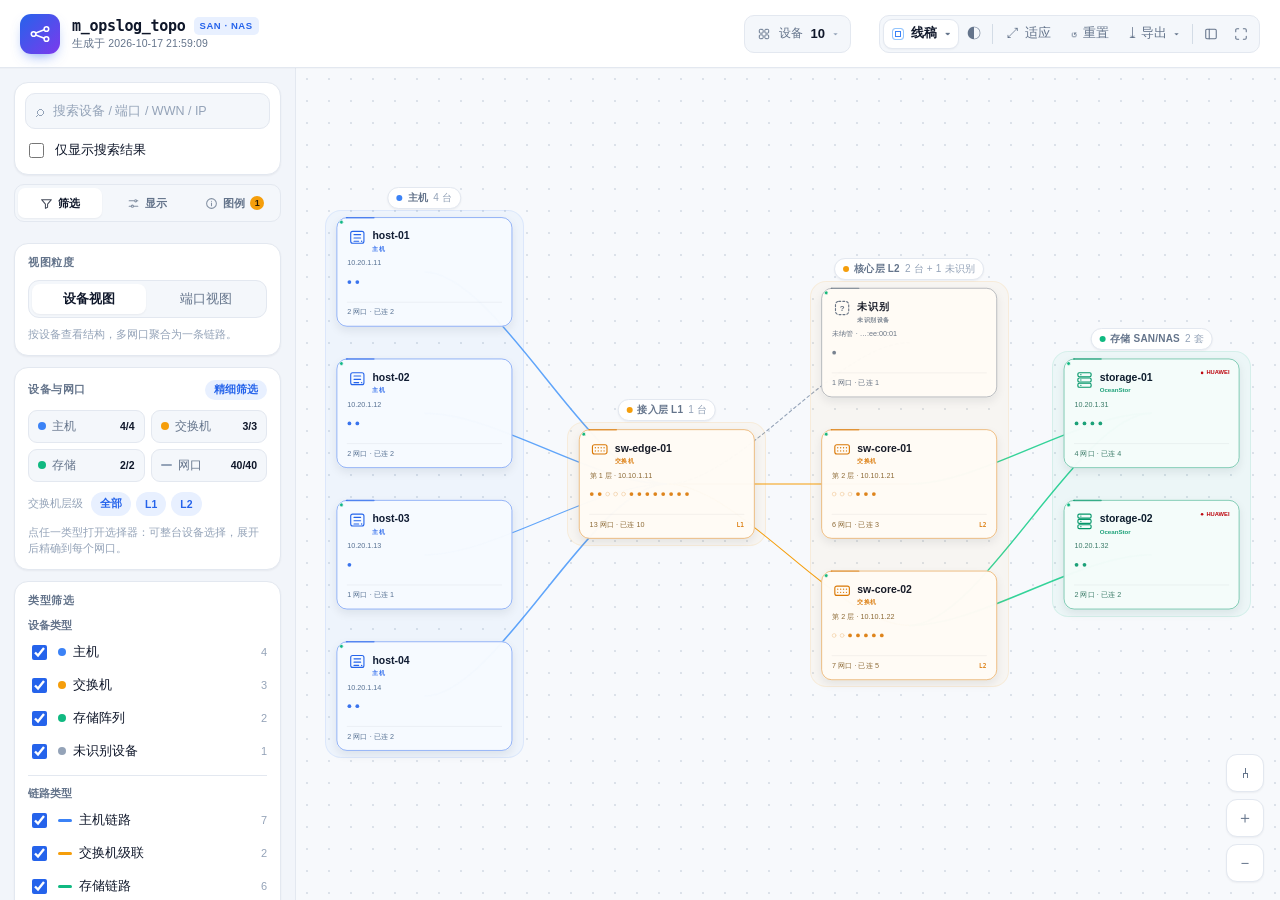
==== commit e2fc24d8: "ui: move scope selector into display tab" ====
--- a/topology.html
+++ b/topology.html
@@ -1847,6 +1847,14 @@
 #sidebar > .footnote { margin-top: 13px; }
 @media (max-width: 900px) {
   .side-top { margin-left: 0; margin-right: 0; padding-left: 0; padding-right: 0; }
+}
+
+/* scope moved into the display tab */
+#side-group-display .scope-row {
+  margin: 0 0 11px;
+  padding: 0 0 11px;
+  border-top: 0;
+  border-bottom: 1px solid var(--border);
 }
 </style>
 </head>
@@ -2015,10 +2023,6 @@
           <button data-gran="port">端口视图</button>
         </div>
         <p class="hint" id="gran-hint">按设备查看结构，多网口聚合为一条链路。</p>
-        <div class="scope-row" id="scope-row" hidden>
-          <span class="scope-label">范围</span>
-          <select id="scope-select" class="scope-select" aria-label="分析范围"></select>
-        </div>
       </section>
 
       <section class="panel">
@@ -2057,6 +2061,10 @@
       <div class="side-group" id="side-group-display" data-side-group="display" role="tabpanel" aria-labelledby="side-tab-display" hidden>
       <section class="panel">
         <h2>显示选项</h2>
+        <div class="scope-row" id="scope-row" hidden>
+          <span class="scope-label">范围</span>
+          <select id="scope-select" class="scope-select" aria-label="分析范围"></select>
+        </div>
         <div class="style-row">
           <span class="style-label">界面风格</span>
           <div class="style-switch block" data-shell-group aria-label="界面风格">
@@ -2291,7 +2299,7 @@
 function zu(){return zu=Object.assign||function(g){for(var t=1;t<arguments.length;t++){var A=arguments[t];for(var e in A)Object.prototype.hasOwnProperty.call(A,e)&&(g[e]=A[e])}return g},zu.apply(this,arguments)}function Su(g,t){g.prototype=Object.create(t.prototype),g.prototype.constructor=g,g.__proto__=t}function Zu(g){if(void 0===g)throw new ReferenceError("this hasn't been initialised - super() hasn't been called");return g}Tu="function"!=typeof Object.assign?function(g){if(null==g)throw new TypeError("Cannot convert undefined or null to object");for(var t=Object(g),A=1;A<arguments.length;A++){var e=arguments[A];if(null!=e)for(var C in e)e.hasOwnProperty(C)&&(t[C]=e[C])}return t}:Object.assign;var Fu,Gu=Tu,ju=["","webkit","Moz","MS","ms","o"],Lu="undefined"==typeof document?{style:{}}:document.createElement("div"),Vu=Math.round,Yu=Math.abs,Wu=Date.now;function Qu(g,t){for(var A,e,C=t[0].toUpperCase()+t.slice(1),I=0;I<ju.length;){if((e=(A=ju[I])?A+C:t)in g)return e;I++}}Fu="undefined"==typeof window?{}:window;var Uu=Qu(Lu.style,"touchAction"),_u=void 0!==Uu;var Ku="compute",Hu="auto",Xu="manipulation",Ju="none",qu="pan-x",$u="pan-y",gp=function(){if(!_u)return!1;var g={},t=Fu.CSS&&Fu.CSS.supports;return["auto","manipulation","pan-y","pan-x","pan-x pan-y","none"].forEach((function(A){return g[A]=!t||Fu.CSS.supports("touch-action",A)})),g}(),tp="ontouchstart"in Fu,Ap=void 0!==Qu(Fu,"PointerEvent"),ep=tp&&/mobile|tablet|ip(ad|hone|od)|android/i.test(navigator.userAgent),Cp="touch",Ip="mouse",ip=25,op=1,np=4,rp=8,sp=1,ap=2,dp=4,hp=8,lp=16,cp=ap|dp,up=hp|lp,pp=cp|up,fp=["x","y"],vp=["clientX","clientY"];function yp(g,t,A){var e;if(g)if(g.forEach)g.forEach(t,A);else if(void 0!==g.length)for(e=0;e<g.length;)t.call(A,g[e],e,g),e++;else for(e in g)g.hasOwnProperty(e)&&t.call(A,g[e],e,g)}function mp(g,t){return"function"==typeof g?g.apply(t&&t[0]||void 0,t):g}function bp(g,t){return g.indexOf(t)>-1}var wp=function(){function g(g,t){this.manager=g,this.set(t)}var t=g.prototype;return t.set=function(g){g===Ku&&(g=this.compute()),_u&&this.manager.element.style&&gp[g]&&(this.manager.element.style[Uu]=g),this.actions=g.toLowerCase().trim()},t.update=function(){this.set(this.manager.options.touchAction)},t.compute=function(){var g=[];return yp(this.manager.recognizers,(function(t){mp(t.options.enable,[t])&&(g=g.concat(t.getTouchAction()))})),function(g){if(bp(g,Ju))return Ju;var t=bp(g,qu),A=bp(g,$u);return t&&A?Ju:t||A?t?qu:$u:bp(g,Xu)?Xu:Hu}(g.join(" "))},t.preventDefaults=function(g){var t=g.srcEvent,A=g.offsetDirection;if(this.manager.session.prevented)t.preventDefault();else{var e=this.actions,C=bp(e,Ju)&&!gp[Ju],I=bp(e,$u)&&!gp[$u],i=bp(e,qu)&&!gp[qu];if(C){var o=1===g.pointers.length,n=g.distance<2,r=g.deltaTime<250;if(o&&n&&r)return}if(!i||!I)return C||I&&A&cp||i&&A&up?this.preventSrc(t):void 0}},t.preventSrc=function(g){this.manager.session.prevented=!0,g.preventDefault()},g}();function kp(g,t){for(;g;){if(g===t)return!0;g=g.parentNode}return!1}function xp(g){var t=g.length;if(1===t)return{x:Vu(g[0].clientX),y:Vu(g[0].clientY)};for(var A=0,e=0,C=0;C<t;)A+=g[C].clientX,e+=g[C].clientY,C++;return{x:Vu(A/t),y:Vu(e/t)}}function Ep(g){for(var t=[],A=0;A<g.pointers.length;)t[A]={clientX:Vu(g.pointers[A].clientX),clientY:Vu(g.pointers[A].clientY)},A++;return{timeStamp:Wu(),pointers:t,center:xp(t),deltaX:g.deltaX,deltaY:g.deltaY}}function Op(g,t,A){A||(A=fp);var e=t[A[0]]-g[A[0]],C=t[A[1]]-g[A[1]];return Math.sqrt(e*e+C*C)}function Tp(g,t,A){A||(A=fp);var e=t[A[0]]-g[A[0]],C=t[A[1]]-g[A[1]];return 180*Math.atan2(C,e)/Math.PI}function Dp(g,t){return g===t?sp:Yu(g)>=Yu(t)?g<0?ap:dp:t<0?hp:lp}function Np(g,t,A){return{x:t/g||0,y:A/g||0}}function Rp(g,t){var A=g.session,e=t.pointers,C=e.length;A.firstInput||(A.firstInput=Ep(t)),C>1&&!A.firstMultiple?A.firstMultiple=Ep(t):1===C&&(A.firstMultiple=!1);var I=A.firstInput,i=A.firstMultiple,o=i?i.center:I.center,n=t.center=xp(e);t.timeStamp=Wu(),t.deltaTime=t.timeStamp-I.timeStamp,t.angle=Tp(o,n),t.distance=Op(o,n),function(g,t){var A=t.center,e=g.offsetDelta||{},C=g.prevDelta||{},I=g.prevInput||{};t.eventType!==op&&I.eventType!==np||(C=g.prevDelta={x:I.deltaX||0,y:I.deltaY||0},e=g.offsetDelta={x:A.x,y:A.y}),t.deltaX=C.x+(A.x-e.x),t.deltaY=C.y+(A.y-e.y)}(A,t),t.offsetDirection=Dp(t.deltaX,t.deltaY);var r,s,a=Np(t.deltaTime,t.deltaX,t.deltaY);t.overallVelocityX=a.x,t.overallVelocityY=a.y,t.overallVelocity=Yu(a.x)>Yu(a.y)?a.x:a.y,t.scale=i?(r=i.pointers,Op((s=e)[0],s[1],vp)/Op(r[0],r[1],vp)):1,t.rotation=i?function(g,t){return Tp(t[1],t[0],vp)+Tp(g[1],g[0],vp)}(i.pointers,e):0,t.maxPointers=A.prevInput?t.pointers.length>A.prevInput.maxPointers?t.pointers.length:A.prevInput.maxPointers:t.pointers.length,function(g,t){var A,e,C,I,i=g.lastInterval||t,o=t.timeStamp-i.timeStamp;if(t.eventType!==rp&&(o>ip||void 0===i.velocity)){var n=t.deltaX-i.deltaX,r=t.deltaY-i.deltaY,s=Np(o,n,r);e=s.x,C=s.y,A=Yu(s.x)>Yu(s.y)?s.x:s.y,I=Dp(n,r),g.lastInterval=t}else A=i.velocity,e=i.velocityX,C=i.velocityY,I=i.direction;t.velocity=A,t.velocityX=e,t.velocityY=C,t.direction=I}(A,t);var d,h=g.element,l=t.srcEvent;kp(d=l.composedPath?l.composedPath()[0]:l.path?l.path[0]:l.target,h)&&(h=d),t.target=h}function Pp(g,t,A){var e=A.pointers.length,C=A.changedPointers.length,I=t&op&&e-C==0,i=t&(np|rp)&&e-C==0;A.isFirst=!!I,A.isFinal=!!i,I&&(g.session={}),A.eventType=t,Rp(g,A),g.emit("hammer.input",A),g.recognize(A),g.session.prevInput=A}function Mp(g){return g.trim().split(/\s+/g)}function Bp(g,t,A){yp(Mp(t),(function(t){g.addEventListener(t,A,!1)}))}function zp(g,t,A){yp(Mp(t),(function(t){g.removeEventListener(t,A,!1)}))}function Sp(g){var t=g.ownerDocument||g;return t.defaultView||t.parentWindow||window}var Zp=function(){function g(g,t){var A=this;this.manager=g,this.callback=t,this.element=g.element,this.target=g.options.inputTarget,this.domHandler=function(t){mp(g.options.enable,[g])&&A.handler(t)},this.init()}var t=g.prototype;return t.handler=function(){},t.init=function(){this.evEl&&Bp(this.element,this.evEl,this.domHandler),this.evTarget&&Bp(this.target,this.evTarget,this.domHandler),this.evWin&&Bp(Sp(this.element),this.evWin,this.domHandler)},t.destroy=function(){this.evEl&&zp(this.element,this.evEl,this.domHandler),this.evTarget&&zp(this.target,this.evTarget,this.domHandler),this.evWin&&zp(Sp(this.element),this.evWin,this.domHandler)},g}();function Fp(g,t,A){if(g.indexOf&&!A)return g.indexOf(t);for(var e=0;e<g.length;){if(A&&g[e][A]==t||!A&&g[e]===t)return e;e++}return-1}var Gp={pointerdown:op,pointermove:2,pointerup:np,pointercancel:rp,pointerout:rp},jp={2:Cp,3:"pen",4:Ip,5:"kinect"},Lp="pointerdown",Vp="pointermove pointerup pointercancel";Fu.MSPointerEvent&&!Fu.PointerEvent&&(Lp="MSPointerDown",Vp="MSPointerMove MSPointerUp MSPointerCancel");var Yp=function(g){function t(){var A,e=t.prototype;return e.evEl=Lp,e.evWin=Vp,(A=g.apply(this,arguments)||this).store=A.manager.session.pointerEvents=[],A}return Su(t,g),t.prototype.handler=function(g){var t=this.store,A=!1,e=g.type.toLowerCase().replace("ms",""),C=Gp[e],I=jp[g.pointerType]||g.pointerType,i=I===Cp,o=Fp(t,g.pointerId,"pointerId");C&op&&(0===g.button||i)?o<0&&(t.push(g),o=t.length-1):C&(np|rp)&&(A=!0),o<0||(t[o]=g,this.callback(this.manager,C,{pointers:t,changedPointers:[g],pointerType:I,srcEvent:g}),A&&t.splice(o,1))},t}(Zp);function Wp(g){return Array.prototype.slice.call(g,0)}function Qp(g,t,A){for(var e=[],C=[],I=0;I<g.length;){var i=t?g[I][t]:g[I];Fp(C,i)<0&&e.push(g[I]),C[I]=i,I++}return A&&(e=t?e.sort((function(g,A){return g[t]>A[t]})):e.sort()),e}var Up={touchstart:op,touchmove:2,touchend:np,touchcancel:rp},_p=function(g){function t(){var A;return t.prototype.evTarget="touchstart touchmove touchend touchcancel",(A=g.apply(this,arguments)||this).targetIds={},A}return Su(t,g),t.prototype.handler=function(g){var t=Up[g.type],A=Kp.call(this,g,t);A&&this.callback(this.manager,t,{pointers:A[0],changedPointers:A[1],pointerType:Cp,srcEvent:g})},t}(Zp);function Kp(g,t){var A,e,C=Wp(g.touches),I=this.targetIds;if(t&(2|op)&&1===C.length)return I[C[0].identifier]=!0,[C,C];var i=Wp(g.changedTouches),o=[],n=this.target;if(e=C.filter((function(g){return kp(g.target,n)})),t===op)for(A=0;A<e.length;)I[e[A].identifier]=!0,A++;for(A=0;A<i.length;)I[i[A].identifier]&&o.push(i[A]),t&(np|rp)&&delete I[i[A].identifier],A++;return o.length?[Qp(e.concat(o),"identifier",!0),o]:void 0}var Hp={mousedown:op,mousemove:2,mouseup:np},Xp=function(g){function t(){var A,e=t.prototype;return e.evEl="mousedown",e.evWin="mousemove mouseup",(A=g.apply(this,arguments)||this).pressed=!1,A}return Su(t,g),t.prototype.handler=function(g){var t=Hp[g.type];t&op&&0===g.button&&(this.pressed=!0),2&t&&1!==g.which&&(t=np),this.pressed&&(t&np&&(this.pressed=!1),this.callback(this.manager,t,{pointers:[g],changedPointers:[g],pointerType:Ip,srcEvent:g}))},t}(Zp),Jp=2500;function qp(g){var t=g.changedPointers[0];if(t.identifier===this.primaryTouch){var A={x:t.clientX,y:t.clientY},e=this.lastTouches;this.lastTouches.push(A);setTimeout((function(){var g=e.indexOf(A);g>-1&&e.splice(g,1)}),Jp)}}function $p(g,t){g&op?(this.primaryTouch=t.changedPointers[0].identifier,qp.call(this,t)):g&(np|rp)&&qp.call(this,t)}function gf(g){for(var t=g.srcEvent.clientX,A=g.srcEvent.clientY,e=0;e<this.lastTouches.length;e++){var C=this.lastTouches[e],I=Math.abs(t-C.x),i=Math.abs(A-C.y);if(I<=25&&i<=25)return!0}return!1}var tf=function(){return function(g){function t(t,A){var e;return(e=g.call(this,t,A)||this).handler=function(g,t,A){var C=A.pointerType===Cp,I=A.pointerType===Ip;if(!(I&&A.sourceCapabilities&&A.sourceCapabilities.firesTouchEvents)){if(C)$p.call(Zu(Zu(e)),t,A);else if(I&&gf.call(Zu(Zu(e)),A))return;e.callback(g,t,A)}},e.touch=new _p(e.manager,e.handler),e.mouse=new Xp(e.manager,e.handler),e.primaryTouch=null,e.lastTouches=[],e}return Su(t,g),t.prototype.destroy=function(){this.touch.destroy(),this.mouse.destroy()},t}(Zp)}();function Af(g,t,A){return!!Array.isArray(g)&&(yp(g,A[t],A),!0)}var ef=32,Cf=1;function If(g,t){var A=t.manager;return A?A.get(g):g}function of(g){return 16&g?"cancel":8&g?"end":4&g?"move":2&g?"start":""}var nf=function(){function g(g){void 0===g&&(g={}),this.options=zu({enable:!0},g),this.id=Cf++,this.manager=null,this.state=1,this.simultaneous={},this.requireFail=[]}var t=g.prototype;return t.set=function(g){return Gu(this.options,g),this.manager&&this.manager.touchAction.update(),this},t.recognizeWith=function(g){if(Af(g,"recognizeWith",this))return this;var t=this.simultaneous;return t[(g=If(g,this)).id]||(t[g.id]=g,g.recognizeWith(this)),this},t.dropRecognizeWith=function(g){return Af(g,"dropRecognizeWith",this)||(g=If(g,this),delete this.simultaneous[g.id]),this},t.requireFailure=function(g){if(Af(g,"requireFailure",this))return this;var t=this.requireFail;return-1===Fp(t,g=If(g,this))&&(t.push(g),g.requireFailure(this)),this},t.dropRequireFailure=function(g){if(Af(g,"dropRequireFailure",this))return this;g=If(g,this);var t=Fp(this.requireFail,g);return t>-1&&this.requireFail.splice(t,1),this},t.hasRequireFailures=function(){return this.requireFail.length>0},t.canRecognizeWith=function(g){return!!this.simultaneous[g.id]},t.emit=function(g){var t=this,A=this.state;function e(A){t.manager.emit(A,g)}A<8&&e(t.options.event+of(A)),e(t.options.event),g.additionalEvent&&e(g.additionalEvent),A>=8&&e(t.options.event+of(A))},t.tryEmit=function(g){if(this.canEmit())return this.emit(g);this.state=ef},t.canEmit=function(){for(var g=0;g<this.requireFail.length;){if(!(33&this.requireFail[g].state))return!1;g++}return!0},t.recognize=function(g){var t=Gu({},g);if(!mp(this.options.enable,[this,t]))return this.reset(),void(this.state=ef);56&this.state&&(this.state=1),this.state=this.process(t),30&this.state&&this.tryEmit(t)},t.process=function(g){},t.getTouchAction=function(){},t.reset=function(){},g}(),rf=function(g){function t(t){var A;return void 0===t&&(t={}),(A=g.call(this,zu({event:"tap",pointers:1,taps:1,interval:300,time:250,threshold:9,posThreshold:10},t))||this).pTime=!1,A.pCenter=!1,A._timer=null,A._input=null,A.count=0,A}Su(t,g);var A=t.prototype;return A.getTouchAction=function(){return[Xu]},A.process=function(g){var t=this,A=this.options,e=g.pointers.length===A.pointers,C=g.distance<A.threshold,I=g.deltaTime<A.time;if(this.reset(),g.eventType&op&&0===this.count)return this.failTimeout();if(C&&I&&e){if(g.eventType!==np)return this.failTimeout();var i=!this.pTime||g.timeStamp-this.pTime<A.interval,o=!this.pCenter||Op(this.pCenter,g.center)<A.posThreshold;if(this.pTime=g.timeStamp,this.pCenter=g.center,o&&i?this.count+=1:this.count=1,this._input=g,0===this.count%A.taps)return this.hasRequireFailures()?(this._timer=setTimeout((function(){t.state=8,t.tryEmit()}),A.interval),2):8}return ef},A.failTimeout=function(){var g=this;return this._timer=setTimeout((function(){g.state=ef}),this.options.interval),ef},A.reset=function(){clearTimeout(this._timer)},A.emit=function(){8===this.state&&(this._input.tapCount=this.count,this.manager.emit(this.options.event,this._input))},t}(nf),sf=function(g){function t(t){return void 0===t&&(t={}),g.call(this,zu({pointers:1},t))||this}Su(t,g);var A=t.prototype;return A.attrTest=function(g){var t=this.options.pointers;return 0===t||g.pointers.length===t},A.process=function(g){var t=this.state,A=g.eventType,e=6&t,C=this.attrTest(g);return e&&(A&rp||!C)?16|t:e||C?A&np?8|t:2&t?4|t:2:ef},t}(nf);function af(g){return g===lp?"down":g===hp?"up":g===ap?"left":g===dp?"right":""}var df=function(g){function t(t){var A;return void 0===t&&(t={}),(A=g.call(this,zu({event:"pan",threshold:10,pointers:1,direction:pp},t))||this).pX=null,A.pY=null,A}Su(t,g);var A=t.prototype;return A.getTouchAction=function(){var g=this.options.direction,t=[];return g&cp&&t.push($u),g&up&&t.push(qu),t},A.directionTest=function(g){var t=this.options,A=!0,e=g.distance,C=g.direction,I=g.deltaX,i=g.deltaY;return C&t.direction||(t.direction&cp?(C=0===I?sp:I<0?ap:dp,A=I!==this.pX,e=Math.abs(g.deltaX)):(C=0===i?sp:i<0?hp:lp,A=i!==this.pY,e=Math.abs(g.deltaY))),g.direction=C,A&&e>t.threshold&&C&t.direction},A.attrTest=function(g){return sf.prototype.attrTest.call(this,g)&&(2&this.state||!(2&this.state)&&this.directionTest(g))},A.emit=function(t){this.pX=t.deltaX,this.pY=t.deltaY;var A=af(t.direction);A&&(t.additionalEvent=this.options.event+A),g.prototype.emit.call(this,t)},t}(sf),hf=function(g){function t(t){return void 0===t&&(t={}),g.call(this,zu({event:"swipe",threshold:10,velocity:.3,direction:cp|up,pointers:1},t))||this}Su(t,g);var A=t.prototype;return A.getTouchAction=function(){return df.prototype.getTouchAction.call(this)},A.attrTest=function(t){var A,e=this.options.direction;return e&(cp|up)?A=t.overallVelocity:e&cp?A=t.overallVelocityX:e&up&&(A=t.overallVelocityY),g.prototype.attrTest.call(this,t)&&e&t.offsetDirection&&t.distance>this.options.threshold&&t.maxPointers===this.options.pointers&&Yu(A)>this.options.velocity&&t.eventType&np},A.emit=function(g){var t=af(g.offsetDirection);t&&this.manager.emit(this.options.event+t,g),this.manager.emit(this.options.event,g)},t}(sf),lf=function(g){function t(t){return void 0===t&&(t={}),g.call(this,zu({event:"pinch",threshold:0,pointers:2},t))||this}Su(t,g);var A=t.prototype;return A.getTouchAction=function(){return[Ju]},A.attrTest=function(t){return g.prototype.attrTest.call(this,t)&&(Math.abs(t.scale-1)>this.options.threshold||2&this.state)},A.emit=function(t){if(1!==t.scale){var A=t.scale<1?"in":"out";t.additionalEvent=this.options.event+A}g.prototype.emit.call(this,t)},t}(sf),cf=function(g){function t(t){return void 0===t&&(t={}),g.call(this,zu({event:"rotate",threshold:0,pointers:2},t))||this}Su(t,g);var A=t.prototype;return A.getTouchAction=function(){return[Ju]},A.attrTest=function(t){return g.prototype.attrTest.call(this,t)&&(Math.abs(t.rotation)>this.options.threshold||2&this.state)},t}(sf),uf=function(g){function t(t){var A;return void 0===t&&(t={}),(A=g.call(this,zu({event:"press",pointers:1,time:251,threshold:9},t))||this)._timer=null,A._input=null,A}Su(t,g);var A=t.prototype;return A.getTouchAction=function(){return[Hu]},A.process=function(g){var t=this,A=this.options,e=g.pointers.length===A.pointers,C=g.distance<A.threshold,I=g.deltaTime>A.time;if(this._input=g,!C||!e||g.eventType&(np|rp)&&!I)this.reset();else if(g.eventType&op)this.reset(),this._timer=setTimeout((function(){t.state=8,t.tryEmit()}),A.time);else if(g.eventType&np)return 8;return ef},A.reset=function(){clearTimeout(this._timer)},A.emit=function(g){8===this.state&&(g&&g.eventType&np?this.manager.emit(this.options.event+"up",g):(this._input.timeStamp=Wu(),this.manager.emit(this.options.event,this._input)))},t}(nf),pf={domEvents:!1,touchAction:Ku,enable:!0,inputTarget:null,inputClass:null,cssProps:{userSelect:"none",touchSelect:"none",touchCallout:"none",contentZooming:"none",userDrag:"none",tapHighlightColor:"rgba(0,0,0,0)"}},ff=[[cf,{enable:!1}],[lf,{enable:!1},["rotate"]],[hf,{direction:cp}],[df,{direction:cp},["swipe"]],[rf],[rf,{event:"doubletap",taps:2},["tap"]],[uf]];function vf(g,t){var A,e=g.element;e.style&&(yp(g.options.cssProps,(function(C,I){A=Qu(e.style,I),t?(g.oldCssProps[A]=e.style[A],e.style[A]=C):e.style[A]=g.oldCssProps[A]||""})),t||(g.oldCssProps={}))}var yf=function(){function g(g,t){var A,e=this;this.options=Gu({},pf,t||{}),this.options.inputTarget=this.options.inputTarget||g,this.handlers={},this.session={},this.recognizers=[],this.oldCssProps={},this.element=g,this.input=new((A=this).options.inputClass||(Ap?Yp:ep?_p:tp?tf:Xp))(A,Pp),this.touchAction=new wp(this,this.options.touchAction),vf(this,!0),yp(this.options.recognizers,(function(g){var t=e.add(new g[0](g[1]));g[2]&&t.recognizeWith(g[2]),g[3]&&t.requireFailure(g[3])}),this)}var t=g.prototype;return t.set=function(g){return Gu(this.options,g),g.touchAction&&this.touchAction.update(),g.inputTarget&&(this.input.destroy(),this.input.target=g.inputTarget,this.input.init()),this},t.stop=function(g){this.session.stopped=g?2:1},t.recognize=function(g){var t=this.session;if(!t.stopped){var A;this.touchAction.preventDefaults(g);var e=this.recognizers,C=t.curRecognizer;(!C||C&&8&C.state)&&(t.curRecognizer=null,C=null);for(var I=0;I<e.length;)A=e[I],2===t.stopped||C&&A!==C&&!A.canRecognizeWith(C)?A.reset():A.recognize(g),!C&&14&A.state&&(t.curRecognizer=A,C=A),I++}},t.get=function(g){if(g instanceof nf)return g;for(var t=this.recognizers,A=0;A<t.length;A++)if(t[A].options.event===g)return t[A];return null},t.add=function(g){if(Af(g,"add",this))return this;var t=this.get(g.options.event);return t&&this.remove(t),this.recognizers.push(g),g.manager=this,this.touchAction.update(),g},t.remove=function(g){if(Af(g,"remove",this))return this;var t=this.get(g);if(g){var A=this.recognizers,e=Fp(A,t);-1!==e&&(A.splice(e,1),this.touchAction.update())}return this},t.on=function(g,t){if(void 0===g||void 0===t)return this;var A=this.handlers;return yp(Mp(g),(function(g){A[g]=A[g]||[],A[g].push(t)})),this},t.off=function(g,t){if(void 0===g)return this;var A=this.handlers;return yp(Mp(g),(function(g){t?A[g]&&A[g].splice(Fp(A[g],t),1):delete A[g]})),this},t.emit=function(g,t){this.options.domEvents&&function(g,t){var A=document.createEvent("Event");A.initEvent(g,!0,!0),A.gesture=t,t.target.dispatchEvent(A)}(g,t);var A=this.handlers[g]&&this.handlers[g].slice();if(A&&A.length){t.type=g,t.preventDefault=function(){t.srcEvent.preventDefault()};for(var e=0;e<A.length;)A[e](t),e++}},t.destroy=function(){this.element&&vf(this,!1),this.handlers={},this.session={},this.input.destroy(),this.element=null},g}(),mf={touchstart:op,touchmove:2,touchend:np,touchcancel:rp},bf=function(g){function t(){var A,e=t.prototype;return e.evTarget="touchstart",e.evWin="touchstart touchmove touchend touchcancel",(A=g.apply(this,arguments)||this).started=!1,A}return Su(t,g),t.prototype.handler=function(g){var t=mf[g.type];if(t===op&&(this.started=!0),this.started){var A=wf.call(this,g,t);t&(np|rp)&&A[0].length-A[1].length==0&&(this.started=!1),this.callback(this.manager,t,{pointers:A[0],changedPointers:A[1],pointerType:Cp,srcEvent:g})}},t}(Zp);function wf(g,t){var A=Wp(g.touches),e=Wp(g.changedTouches);return t&(np|rp)&&(A=Qp(A.concat(e),"identifier",!0)),[A,e]}function kf(g,t,A){var e="DEPRECATED METHOD: "+t+"\n"+A+" AT \n";return function(){var t=new Error("get-stack-trace"),A=t&&t.stack?t.stack.replace(/^[^\(]+?[\n$]/gm,"").replace(/^\s+at\s+/gm,"").replace(/^Object.<anonymous>\s*\(/gm,"{anonymous}()@"):"Unknown Stack Trace",C=window.console&&(window.console.warn||window.console.log);return C&&C.call(window.console,e,A),g.apply(this,arguments)}}var xf=kf((function(g,t,A){for(var e=Object.keys(t),C=0;C<e.length;)(!A||A&&void 0===g[e[C]])&&(g[e[C]]=t[e[C]]),C++;return g}),"extend","Use `assign`."),Ef=kf((function(g,t){return xf(g,t,!0)}),"merge","Use `assign`.");function Of(g,t,A){var e,C=t.prototype;(e=g.prototype=Object.create(C)).constructor=g,e._super=C,A&&Gu(e,A)}function Tf(g,t){return function(){return g.apply(t,arguments)}}var Df=function(){var g=function(g,t){return void 0===t&&(t={}),new yf(g,zu({recognizers:ff.concat()},t))};return g.VERSION="2.0.17-rc",g.DIRECTION_ALL=pp,g.DIRECTION_DOWN=lp,g.DIRECTION_LEFT=ap,g.DIRECTION_RIGHT=dp,g.DIRECTION_UP=hp,g.DIRECTION_HORIZONTAL=cp,g.DIRECTION_VERTICAL=up,g.DIRECTION_NONE=sp,g.DIRECTION_DOWN=lp,g.INPUT_START=op,g.INPUT_MOVE=2,g.INPUT_END=np,g.INPUT_CANCEL=rp,g.STATE_POSSIBLE=1,g.STATE_BEGAN=2,g.STATE_CHANGED=4,g.STATE_ENDED=8,g.STATE_RECOGNIZED=8,g.STATE_CANCELLED=16,g.STATE_FAILED=ef,g.Manager=yf,g.Input=Zp,g.TouchAction=wp,g.TouchInput=_p,g.MouseInput=Xp,g.PointerEventInput=Yp,g.TouchMouseInput=tf,g.SingleTouchInput=bf,g.Recognizer=nf,g.AttrRecognizer=sf,g.Tap=rf,g.Pan=df,g.Swipe=hf,g.Pinch=lf,g.Rotate=cf,g.Press=uf,g.on=Bp,g.off=zp,g.each=yp,g.merge=Ef,g.extend=xf,g.bindFn=Tf,g.assign=Gu,g.inherit=Of,g.bindFn=Tf,g.prefixed=Qu,g.toArray=Wp,g.inArray=Fp,g.uniqueArray=Qp,g.splitStr=Mp,g.boolOrFn=mp,g.hasParent=kp,g.addEventListeners=Bp,g.removeEventListeners=zp,g.defaults=Gu({},pf,{preset:ff}),g}();Df.defaults;var Nf=Df;function Rf(g,t){var A=void 0!==uh&&ln(g)||g["@@iterator"];if(!A){if(Rh(g)||(A=function(g,t){var A;if(!g)return;if("string"==typeof g)return Pf(g,t);var e=wh(A=Object.prototype.toString.call(g)).call(A,8,-1);"Object"===e&&g.constructor&&(e=g.constructor.name);if("Map"===e||"Set"===e)return Uo(g);if("Arguments"===e||/^(?:Ui|I)nt(?:8|16|32)(?:Clamped)?Array$/.test(e))return Pf(g,t)}(g))||t&&g&&"number"==typeof g.length){A&&(g=A);var e=0,C=function(){};return{s:C,n:function(){return e>=g.length?{done:!0}:{done:!1,value:g[e++]}},e:function(g){throw g},f:C}}throw new TypeError("Invalid attempt to iterate non-iterable instance.\nIn order to be iterable, non-array objects must have a [Symbol.iterator]() method.")}var I,i=!0,o=!1;return{s:function(){A=A.call(g)},n:function(){var g=A.next();return i=g.done,g},e:function(g){o=!0,I=g},f:function(){try{i||null==A.return||A.return()}finally{if(o)throw I}}}}function Pf(g,t){(null==t||t>g.length)&&(t=g.length);for(var A=0,e=new Array(t);A<t;A++)e[A]=g[A];return e}var Mf=uh("DELETE");function Bf(){var g=zf.apply(void 0,arguments);return Zf(g),g}function zf(){for(var g=arguments.length,t=new Array(g),A=0;A<g;A++)t[A]=arguments[A];if(t.length<2)return t[0];var e;if(t.length>2)return zf.apply(void 0,bh(e=[Bf(t[0],t[1])]).call(e,ch(wh(t).call(t,2))));var C=t[0],I=t[1];if(C instanceof Date&&I instanceof Date)return C.setTime(I.getTime()),C;var i,o=Rf(Nh(I));try{for(o.s();!(i=o.n()).done;){var n=i.value;Object.prototype.propertyIsEnumerable.call(I,n)&&(I[n]===Mf?delete C[n]:null===C[n]||null===I[n]||"object"!==yd(C[n])||"object"!==yd(I[n])||Rh(C[n])||Rh(I[n])?C[n]=Sf(I[n]):C[n]=zf(C[n],I[n]))}}catch(g){o.e(g)}finally{o.f()}return C}function Sf(g){return Rh(g)?Fh(g).call(g,(function(g){return Sf(g)})):"object"===yd(g)&&null!==g?g instanceof Date?new Date(g.getTime()):zf({},g):g}function Zf(g){for(var t=0,A=Lh(g);t<A.length;t++){var e=A[t];g[e]===Mf?delete g[e]:"object"===yd(g[e])&&null!==g[e]&&Zf(g[e])}}function Ff(){for(var g=arguments.length,t=new Array(g),A=0;A<g;A++)t[A]=arguments[A];return function(g){var t=function(){for(var g=function(){var g=4022871197;return function(t){for(var A=t.toString(),e=0;e<A.length;e++){var C=.02519603282416938*(g+=A.charCodeAt(e));C-=g=C>>>0,g=(C*=g)>>>0,g+=4294967296*(C-=g)}return 2.3283064365386963e-10*(g>>>0)}}(),t=g(" "),A=g(" "),e=g(" "),C=0;C<arguments.length;C++)(t-=g(C<0||arguments.length<=C?void 0:arguments[C]))<0&&(t+=1),(A-=g(C<0||arguments.length<=C?void 0:arguments[C]))<0&&(A+=1),(e-=g(C<0||arguments.length<=C?void 0:arguments[C]))<0&&(e+=1);return[t,A,e]}(g),A=lh(t,3),e=A[0],C=A[1],I=A[2],i=1,o=function(){var g=2091639*e+2.3283064365386963e-10*i;return e=C,C=I,I=g-(i=0|g)};return o.uint32=function(){return 4294967296*o()},o.fract53=function(){return o()+11102230246251565e-32*(2097152*o()|0)},o.algorithm="Alea",o.seed=g,o.version="0.9",o}(t.length?t:[Qh()])}var Gf="undefined"!=typeof window?window.Hammer||Nf:function(){return function(){var g=function(){};return{on:g,off:g,destroy:g,emit:g,get:function(){return{set:g}}}}()};function jf(g){var t,A=this;this._cleanupQueue=[],this.active=!1,this._dom={container:g,overlay:document.createElement("div")},this._dom.overlay.classList.add("vis-overlay"),this._dom.container.appendChild(this._dom.overlay),this._cleanupQueue.push((function(){A._dom.overlay.parentNode.removeChild(A._dom.overlay)}));var e=Gf(this._dom.overlay);e.on("tap",je(t=this._onTapOverlay).call(t,this)),this._cleanupQueue.push((function(){e.destroy()}));var C=["tap","doubletap","press","pinch","pan","panstart","panmove","panend"];Cl(C).call(C,(function(g){e.on(g,(function(g){g.srcEvent.stopPropagation()}))})),document&&document.body&&(this._onClick=function(t){(function(g,t){for(;g;){if(g===t)return!0;g=g.parentNode}return!1})(t.target,g)||A.deactivate()},document.body.addEventListener("click",this._onClick),this._cleanupQueue.push((function(){document.body.removeEventListener("click",A._onClick)}))),this._escListener=function(g){("key"in g?"Escape"===g.key:27===g.keyCode)&&A.deactivate()}}He(jf.prototype),jf.current=null,jf.prototype.destroy=function(){var g,t;this.deactivate();var A,e=Rf(cl(g=Zl(t=this._cleanupQueue).call(t,0)).call(g));try{for(e.s();!(A=e.n()).done;){(0,A.value)()}}catch(g){e.e(g)}finally{e.f()}},jf.prototype.activate=function(){jf.current&&jf.current.deactivate(),jf.current=this,this.active=!0,this._dom.overlay.style.display="none",this._dom.container.classList.add("vis-active"),this.emit("change"),this.emit("activate"),document.body.addEventListener("keydown",this._escListener)},jf.prototype.deactivate=function(){this.active=!1,this._dom.overlay.style.display="block",this._dom.container.classList.remove("vis-active"),document.body.removeEventListener("keydown",this._escListener),this.emit("change"),this.emit("deactivate")},jf.prototype._onTapOverlay=function(g){this.activate(),g.srcEvent.stopPropagation()};var Lf=/^#?([a-f\d]{2})([a-f\d]{2})([a-f\d]{2})$/i,Vf=/^#?([a-f\d])([a-f\d])([a-f\d])$/i,Yf=/^rgb\( *(1?\d{1,2}|2[0-4]\d|25[0-5]) *, *(1?\d{1,2}|2[0-4]\d|25[0-5]) *, *(1?\d{1,2}|2[0-4]\d|25[0-5]) *\)$/i,Wf=/^rgba\( *(1?\d{1,2}|2[0-4]\d|25[0-5]) *, *(1?\d{1,2}|2[0-4]\d|25[0-5]) *, *(1?\d{1,2}|2[0-4]\d|25[0-5]) *, *([01]|0?\.\d+) *\)$/i;function Qf(g){if(g)for(;!0===g.hasChildNodes();){var t=g.firstChild;t&&(Qf(t),g.removeChild(t))}}function Uf(g){return g instanceof String||"string"==typeof g}function _f(g){return"object"===yd(g)&&null!==g}function Kf(g,t,A,e){var C=!1;!0===e&&(C=null===t[A]&&void 0!==g[A]),C?delete g[A]:g[A]=t[A]}function Hf(g,t){var A=arguments.length>2&&void 0!==arguments[2]&&arguments[2];for(var e in g)if(void 0!==t[e])if(null===t[e]||"object"!==yd(t[e]))Kf(g,t,e,A);else{var C=g[e],I=t[e];_f(C)&&_f(I)&&Hf(C,I,A)}}function Xf(g,t,A){var e=arguments.length>3&&void 0!==arguments[3]&&arguments[3];if(Rh(A))throw new TypeError("Arrays are not supported by deepExtend");for(var C=0;C<g.length;C++){var I=g[C];if(Object.prototype.hasOwnProperty.call(A,I))if(A[I]&&A[I].constructor===Object)void 0===t[I]&&(t[I]={}),t[I].constructor===Object?qf(t[I],A[I],!1,e):Kf(t,A,I,e);else{if(Rh(A[I]))throw new TypeError("Arrays are not supported by deepExtend");Kf(t,A,I,e)}}return t}function Jf(g,t,A){var e=arguments.length>3&&void 0!==arguments[3]&&arguments[3];if(Rh(A))throw new TypeError("Arrays are not supported by deepExtend");for(var C in A)if(Object.prototype.hasOwnProperty.call(A,C)&&!Ic(g).call(g,C))if(A[C]&&A[C].constructor===Object)void 0===t[C]&&(t[C]={}),t[C].constructor===Object?qf(t[C],A[C]):Kf(t,A,C,e);else if(Rh(A[C])){t[C]=[];for(var I=0;I<A[C].length;I++)t[C].push(A[C][I])}else Kf(t,A,C,e);return t}function qf(g,t){var A=arguments.length>2&&void 0!==arguments[2]&&arguments[2],e=arguments.length>3&&void 0!==arguments[3]&&arguments[3];for(var C in t)if(Object.prototype.hasOwnProperty.call(t,C)||!0===A)if("object"===yd(t[C])&&null!==t[C]&&sc(t[C])===Object.prototype)void 0===g[C]?g[C]=qf({},t[C],A):"object"===yd(g[C])&&null!==g[C]&&sc(g[C])===Object.prototype?qf(g[C],t[C],A):Kf(g,t,C,e);else if(Rh(t[C])){var I;g[C]=wh(I=t[C]).call(I)}else Kf(g,t,C,e);return g}function $f(g,t){var A;return bh(A=[]).call(A,ch(g),[t])}function gv(g){return g.getBoundingClientRect().top}function tv(g,t){if(Rh(g))for(var A=g.length,e=0;e<A;e++)t(g[e],e,g);else for(var C in g)Object.prototype.hasOwnProperty.call(g,C)&&t(g[C],C,g)}function Av(g){var t;switch(g.length){case 3:case 4:return(t=Vf.exec(g))?{r:Gc(t[1]+t[1],16),g:Gc(t[2]+t[2],16),b:Gc(t[3]+t[3],16)}:null;case 6:case 7:return(t=Lf.exec(g))?{r:Gc(t[1],16),g:Gc(t[2],16),b:Gc(t[3],16)}:null;default:return null}}function ev(g,t){if(Ic(g).call(g,"rgba"))return g;if(Ic(g).call(g,"rgb")){var A=g.substr(Xc(g).call(g,"(")+1).replace(")","").split(",");return"rgba("+A[0]+","+A[1]+","+A[2]+","+t+")"}var e=Av(g);return null==e?g:"rgba("+e.r+","+e.g+","+e.b+","+t+")"}function Cv(g,t,A){var e;return"#"+wh(e=((1<<24)+(g<<16)+(t<<8)+A).toString(16)).call(e,1)}function Iv(g,t){if(Uf(g)){var A=g;if(sv(A)){var e,C=Fh(e=A.substr(4).substr(0,A.length-5).split(",")).call(e,(function(g){return Gc(g)}));A=Cv(C[0],C[1],C[2])}if(!0===rv(A)){var I=function(g){var t=Av(g);if(!t)throw new TypeError("'".concat(g,"' is not a valid color."));return iv(t.r,t.g,t.b)}(A),i={h:I.h,s:.8*I.s,v:Math.min(1,1.02*I.v)},o={h:I.h,s:Math.min(1,1.25*I.s),v:.8*I.v},n=nv(o.h,o.s,o.v),r=nv(i.h,i.s,i.v);return{background:A,border:n,highlight:{background:r,border:n},hover:{background:r,border:n}}}return{background:A,border:A,highlight:{background:A,border:A},hover:{background:A,border:A}}}return t?{background:g.background||t.background,border:g.border||t.border,highlight:Uf(g.highlight)?{border:g.highlight,background:g.highlight}:{background:g.highlight&&g.highlight.background||t.highlight.background,border:g.highlight&&g.highlight.border||t.highlight.border},hover:Uf(g.hover)?{border:g.hover,background:g.hover}:{border:g.hover&&g.hover.border||t.hover.border,background:g.hover&&g.hover.background||t.hover.background}}:{background:g.background||void 0,border:g.border||void 0,highlight:Uf(g.highlight)?{border:g.highlight,background:g.highlight}:{background:g.highlight&&g.highlight.background||void 0,border:g.highlight&&g.highlight.border||void 0},hover:Uf(g.hover)?{border:g.hover,background:g.hover}:{border:g.hover&&g.hover.border||void 0,background:g.hover&&g.hover.background||void 0}}}function iv(g,t,A){g/=255,t/=255,A/=255;var e=Math.min(g,Math.min(t,A)),C=Math.max(g,Math.max(t,A));return e===C?{h:0,s:0,v:e}:{h:60*((g===e?3:A===e?1:5)-(g===e?t-A:A===e?g-t:A-g)/(C-e))/360,s:(C-e)/C,v:C}}function ov(g,t,A){var e,C,I,i=Math.floor(6*g),o=6*g-i,n=A*(1-t),r=A*(1-o*t),s=A*(1-(1-o)*t);switch(i%6){case 0:e=A,C=s,I=n;break;case 1:e=r,C=A,I=n;break;case 2:e=n,C=A,I=s;break;case 3:e=n,C=r,I=A;break;case 4:e=s,C=n,I=A;break;case 5:e=A,C=n,I=r}return{r:Math.floor(255*e),g:Math.floor(255*C),b:Math.floor(255*I)}}function nv(g,t,A){var e=ov(g,t,A);return Cv(e.r,e.g,e.b)}function rv(g){return/(^#[0-9A-F]{6}$)|(^#[0-9A-F]{3}$)/i.test(g)}function sv(g){return Yf.test(g)}function av(g){if(null===g||"object"!==yd(g))return null;if(g instanceof Element)return g;var t=$c(g);for(var A in g)Object.prototype.hasOwnProperty.call(g,A)&&"object"==yd(g[A])&&(t[A]=av(g[A]));return t}function dv(g,t,A){var e=arguments.length>3&&void 0!==arguments[3]?arguments[3]:{},C=function(g){return null!=g},I=function(g){return null!==g&&"object"===yd(g)};if(!I(g))throw new Error("Parameter mergeTarget must be an object");if(!I(t))throw new Error("Parameter options must be an object");if(!C(A))throw new Error("Parameter option must have a value");if(!I(e))throw new Error("Parameter globalOptions must be an object");var i=t[A],o=I(e)&&!function(g){for(var t in g)if(Object.prototype.hasOwnProperty.call(g,t))return!1;return!0}(e)?e[A]:void 0,n=o?o.enabled:void 0;if(void 0!==i){if("boolean"==typeof i)return I(g[A])||(g[A]={}),void(g[A].enabled=i);if(null===i&&!I(g[A])){if(!C(o))return;g[A]=$c(o)}if(I(i)){var r=!0;void 0!==i.enabled?r=i.enabled:void 0!==n&&(r=o.enabled),function(g,t,A){I(g[A])||(g[A]={});var e=t[A],C=g[A];for(var i in e)Object.prototype.hasOwnProperty.call(e,i)&&(C[i]=e[i])}(g,t,A),g[A].enabled=r}}}var hv={linear:function(g){return g},easeInQuad:function(g){return g*g},easeOutQuad:function(g){return g*(2-g)},easeInOutQuad:function(g){return g<.5?2*g*g:(4-2*g)*g-1},easeInCubic:function(g){return g*g*g},easeOutCubic:function(g){return--g*g*g+1},easeInOutCubic:function(g){return g<.5?4*g*g*g:(g-1)*(2*g-2)*(2*g-2)+1},easeInQuart:function(g){return g*g*g*g},easeOutQuart:function(g){return 1- --g*g*g*g},easeInOutQuart:function(g){return g<.5?8*g*g*g*g:1-8*--g*g*g*g},easeInQuint:function(g){return g*g*g*g*g},easeOutQuint:function(g){return 1+--g*g*g*g*g},easeInOutQuint:function(g){return g<.5?16*g*g*g*g*g:1+16*--g*g*g*g*g}};function lv(g,t){var A;Rh(t)||(t=[t]);var e,C=Rf(g);try{for(C.s();!(e=C.n()).done;){var I=e.value;if(I){A=I[t[0]];for(var i=1;i<t.length;i++)A&&(A=A[t[i]]);if(void 0!==A)break}}}catch(g){C.e(g)}finally{C.f()}return A}var cv={black:"#000000",navy:"#000080",darkblue:"#00008B",mediumblue:"#0000CD",blue:"#0000FF",darkgreen:"#006400",green:"#008000",teal:"#008080",darkcyan:"#008B8B",deepskyblue:"#00BFFF",darkturquoise:"#00CED1",mediumspringgreen:"#00FA9A",lime:"#00FF00",springgreen:"#00FF7F",aqua:"#00FFFF",cyan:"#00FFFF",midnightblue:"#191970",dodgerblue:"#1E90FF",lightseagreen:"#20B2AA",forestgreen:"#228B22",seagreen:"#2E8B57",darkslategray:"#2F4F4F",limegreen:"#32CD32",mediumseagreen:"#3CB371",turquoise:"#40E0D0",royalblue:"#4169E1",steelblue:"#4682B4",darkslateblue:"#483D8B",mediumturquoise:"#48D1CC",indigo:"#4B0082",darkolivegreen:"#556B2F",cadetblue:"#5F9EA0",cornflowerblue:"#6495ED",mediumaquamarine:"#66CDAA",dimgray:"#696969",slateblue:"#6A5ACD",olivedrab:"#6B8E23",slategray:"#708090",lightslategray:"#778899",mediumslateblue:"#7B68EE",lawngreen:"#7CFC00",chartreuse:"#7FFF00",aquamarine:"#7FFFD4",maroon:"#800000",purple:"#800080",olive:"#808000",gray:"#808080",skyblue:"#87CEEB",lightskyblue:"#87CEFA",blueviolet:"#8A2BE2",darkred:"#8B0000",darkmagenta:"#8B008B",saddlebrown:"#8B4513",darkseagreen:"#8FBC8F",lightgreen:"#90EE90",mediumpurple:"#9370D8",darkviolet:"#9400D3",palegreen:"#98FB98",darkorchid:"#9932CC",yellowgreen:"#9ACD32",sienna:"#A0522D",brown:"#A52A2A",darkgray:"#A9A9A9",lightblue:"#ADD8E6",greenyellow:"#ADFF2F",paleturquoise:"#AFEEEE",lightsteelblue:"#B0C4DE",powderblue:"#B0E0E6",firebrick:"#B22222",darkgoldenrod:"#B8860B",mediumorchid:"#BA55D3",rosybrown:"#BC8F8F",darkkhaki:"#BDB76B",silver:"#C0C0C0",mediumvioletred:"#C71585",indianred:"#CD5C5C",peru:"#CD853F",chocolate:"#D2691E",tan:"#D2B48C",lightgrey:"#D3D3D3",palevioletred:"#D87093",thistle:"#D8BFD8",orchid:"#DA70D6",goldenrod:"#DAA520",crimson:"#DC143C",gainsboro:"#DCDCDC",plum:"#DDA0DD",burlywood:"#DEB887",lightcyan:"#E0FFFF",lavender:"#E6E6FA",darksalmon:"#E9967A",violet:"#EE82EE",palegoldenrod:"#EEE8AA",lightcoral:"#F08080",khaki:"#F0E68C",aliceblue:"#F0F8FF",honeydew:"#F0FFF0",azure:"#F0FFFF",sandybrown:"#F4A460",wheat:"#F5DEB3",beige:"#F5F5DC",whitesmoke:"#F5F5F5",mintcream:"#F5FFFA",ghostwhite:"#F8F8FF",salmon:"#FA8072",antiquewhite:"#FAEBD7",linen:"#FAF0E6",lightgoldenrodyellow:"#FAFAD2",oldlace:"#FDF5E6",red:"#FF0000",fuchsia:"#FF00FF",magenta:"#FF00FF",deeppink:"#FF1493",orangered:"#FF4500",tomato:"#FF6347",hotpink:"#FF69B4",coral:"#FF7F50",darkorange:"#FF8C00",lightsalmon:"#FFA07A",orange:"#FFA500",lightpink:"#FFB6C1",pink:"#FFC0CB",gold:"#FFD700",peachpuff:"#FFDAB9",navajowhite:"#FFDEAD",moccasin:"#FFE4B5",bisque:"#FFE4C4",mistyrose:"#FFE4E1",blanchedalmond:"#FFEBCD",papayawhip:"#FFEFD5",lavenderblush:"#FFF0F5",seashell:"#FFF5EE",cornsilk:"#FFF8DC",lemonchiffon:"#FFFACD",floralwhite:"#FFFAF0",snow:"#FFFAFA",yellow:"#FFFF00",lightyellow:"#FFFFE0",ivory:"#FFFFF0",white:"#FFFFFF"},uv=function(){function g(){var t=arguments.length>0&&void 0!==arguments[0]?arguments[0]:1;cn(this,g),this.pixelRatio=t,this.generated=!1,this.centerCoordinates={x:144.5,y:144.5},this.r=289*.49,this.color={r:255,g:255,b:255,a:1},this.hueCircle=void 0,this.initialColor={r:255,g:255,b:255,a:1},this.previousColor=void 0,this.applied=!1,this.updateCallback=function(){},this.closeCallback=function(){},this._create()}return kd(g,[{key:"insertTo",value:function(g){void 0!==this.hammer&&(this.hammer.destroy(),this.hammer=void 0),this.container=g,this.container.appendChild(this.frame),this._bindHammer(),this._setSize()}},{key:"setUpdateCallback",value:function(g){if("function"!=typeof g)throw new Error("Function attempted to set as colorPicker update callback is not a function.");this.updateCallback=g}},{key:"setCloseCallback",value:function(g){if("function"!=typeof g)throw new Error("Function attempted to set as colorPicker closing callback is not a function.");this.closeCallback=g}},{key:"_isColorString",value:function(g){if("string"==typeof g)return cv[g]}},{key:"setColor",value:function(g){var t=!(arguments.length>1&&void 0!==arguments[1])||arguments[1];if("none"!==g){var A,e=this._isColorString(g);if(void 0!==e&&(g=e),!0===Uf(g)){if(!0===sv(g)){var C=g.substr(4).substr(0,g.length-5).split(",");A={r:C[0],g:C[1],b:C[2],a:1}}else if(!0===function(g){return Wf.test(g)}(g)){var I=g.substr(5).substr(0,g.length-6).split(",");A={r:I[0],g:I[1],b:I[2],a:I[3]}}else if(!0===rv(g)){var i=Av(g);A={r:i.r,g:i.g,b:i.b,a:1}}}else if(g instanceof Object&&void 0!==g.r&&void 0!==g.g&&void 0!==g.b){var o=void 0!==g.a?g.a:"1.0";A={r:g.r,g:g.g,b:g.b,a:o}}if(void 0===A)throw new Error("Unknown color passed to the colorPicker. Supported are strings: rgb, hex, rgba. Object: rgb ({r:r,g:g,b:b,[a:a]}). Supplied: "+eu(g));this._setColor(A,t)}}},{key:"show",value:function(){void 0!==this.closeCallback&&(this.closeCallback(),this.closeCallback=void 0),this.applied=!1,this.frame.style.display="block",this._generateHueCircle()}},{key:"_hide",value:function(){var g=this;!0===(!(arguments.length>0&&void 0!==arguments[0])||arguments[0])&&(this.previousColor=fe({},this.color)),!0===this.applied&&this.updateCallback(this.initialColor),this.frame.style.display="none",wu((function(){void 0!==g.closeCallback&&(g.closeCallback(),g.closeCallback=void 0)}),0)}},{key:"_save",value:function(){this.updateCallback(this.color),this.applied=!1,this._hide()}},{key:"_apply",value:function(){this.applied=!0,this.updateCallback(this.color),this._updatePicker(this.color)}},{key:"_loadLast",value:function(){void 0!==this.previousColor?this.setColor(this.previousColor,!1):alert("There is no last color to load...")}},{key:"_setColor",value:function(g){!0===(!(arguments.length>1&&void 0!==arguments[1])||arguments[1])&&(this.initialColor=fe({},g)),this.color=g;var t=iv(g.r,g.g,g.b),A=2*Math.PI,e=this.r*t.s,C=this.centerCoordinates.x+e*Math.sin(A*t.h),I=this.centerCoordinates.y+e*Math.cos(A*t.h);this.colorPickerSelector.style.left=C-.5*this.colorPickerSelector.clientWidth+"px",this.colorPickerSelector.style.top=I-.5*this.colorPickerSelector.clientHeight+"px",this._updatePicker(g)}},{key:"_setOpacity",value:function(g){this.color.a=g/100,this._updatePicker(this.color)}},{key:"_setBrightness",value:function(g){var t=iv(this.color.r,this.color.g,this.color.b);t.v=g/100;var A=ov(t.h,t.s,t.v);A.a=this.color.a,this.color=A,this._updatePicker()}},{key:"_updatePicker",value:function(){var g=arguments.length>0&&void 0!==arguments[0]?arguments[0]:this.color,t=iv(g.r,g.g,g.b),A=this.colorPickerCanvas.getContext("2d");void 0===this.pixelRation&&(this.pixelRatio=(window.devicePixelRatio||1)/(A.webkitBackingStorePixelRatio||A.mozBackingStorePixelRatio||A.msBackingStorePixelRatio||A.oBackingStorePixelRatio||A.backingStorePixelRatio||1)),A.setTransform(this.pixelRatio,0,0,this.pixelRatio,0,0);var e=this.colorPickerCanvas.clientWidth,C=this.colorPickerCanvas.clientHeight;A.clearRect(0,0,e,C),A.putImageData(this.hueCircle,0,0),A.fillStyle="rgba(0,0,0,"+(1-t.v)+")",A.circle(this.centerCoordinates.x,this.centerCoordinates.y,this.r),Bu(A).call(A),this.brightnessRange.value=100*t.v,this.opacityRange.value=100*g.a,this.initialColorDiv.style.backgroundColor="rgba("+this.initialColor.r+","+this.initialColor.g+","+this.initialColor.b+","+this.initialColor.a+")",this.newColorDiv.style.backgroundColor="rgba("+this.color.r+","+this.color.g+","+this.color.b+","+this.color.a+")"}},{key:"_setSize",value:function(){this.colorPickerCanvas.style.width="100%",this.colorPickerCanvas.style.height="100%",this.colorPickerCanvas.width=289*this.pixelRatio,this.colorPickerCanvas.height=289*this.pixelRatio}},{key:"_create",value:function(){var g,t,A,e;if(this.frame=document.createElement("div"),this.frame.className="vis-color-picker",this.colorPickerDiv=document.createElement("div"),this.colorPickerSelector=document.createElement("div"),this.colorPickerSelector.className="vis-selector",this.colorPickerDiv.appendChild(this.colorPickerSelector),this.colorPickerCanvas=document.createElement("canvas"),this.colorPickerDiv.appendChild(this.colorPickerCanvas),this.colorPickerCanvas.getContext){var C=this.colorPickerCanvas.getContext("2d");this.pixelRatio=(window.devicePixelRatio||1)/(C.webkitBackingStorePixelRatio||C.mozBackingStorePixelRatio||C.msBackingStorePixelRatio||C.oBackingStorePixelRatio||C.backingStorePixelRatio||1),this.colorPickerCanvas.getContext("2d").setTransform(this.pixelRatio,0,0,this.pixelRatio,0,0)}else{var I=document.createElement("DIV");I.style.color="red",I.style.fontWeight="bold",I.style.padding="10px",I.innerText="Error: your browser does not support HTML canvas",this.colorPickerCanvas.appendChild(I)}this.colorPickerDiv.className="vis-color",this.opacityDiv=document.createElement("div"),this.opacityDiv.className="vis-opacity",this.brightnessDiv=document.createElement("div"),this.brightnessDiv.className="vis-brightness",this.arrowDiv=document.createElement("div"),this.arrowDiv.className="vis-arrow",this.opacityRange=document.createElement("input");try{this.opacityRange.type="range",this.opacityRange.min="0",this.opacityRange.max="100"}catch(g){}this.opacityRange.value="100",this.opacityRange.className="vis-range",this.brightnessRange=document.createElement("input");try{this.brightnessRange.type="range",this.brightnessRange.min="0",this.brightnessRange.max="100"}catch(g){}this.brightnessRange.value="100",this.brightnessRange.className="vis-range",this.opacityDiv.appendChild(this.opacityRange),this.brightnessDiv.appendChild(this.brightnessRange);var i=this;this.opacityRange.onchange=function(){i._setOpacity(this.value)},this.opacityRange.oninput=function(){i._setOpacity(this.value)},this.brightnessRange.onchange=function(){i._setBrightness(this.value)},this.brightnessRange.oninput=function(){i._setBrightness(this.value)},this.brightnessLabel=document.createElement("div"),this.brightnessLabel.className="vis-label vis-brightness",this.brightnessLabel.innerText="brightness:",this.opacityLabel=document.createElement("div"),this.opacityLabel.className="vis-label vis-opacity",this.opacityLabel.innerText="opacity:",this.newColorDiv=document.createElement("div"),this.newColorDiv.className="vis-new-color",this.newColorDiv.innerText="new",this.initialColorDiv=document.createElement("div"),this.initialColorDiv.className="vis-initial-color",this.initialColorDiv.innerText="initial",this.cancelButton=document.createElement("div"),this.cancelButton.className="vis-button vis-cancel",this.cancelButton.innerText="cancel",this.cancelButton.onclick=je(g=this._hide).call(g,this,!1),this.applyButton=document.createElement("div"),this.applyButton.className="vis-button vis-apply",this.applyButton.innerText="apply",this.applyButton.onclick=je(t=this._apply).call(t,this),this.saveButton=document.createElement("div"),this.saveButton.className="vis-button vis-save",this.saveButton.innerText="save",this.saveButton.onclick=je(A=this._save).call(A,this),this.loadButton=document.createElement("div"),this.loadButton.className="vis-button vis-load",this.loadButton.innerText="load last",this.loadButton.onclick=je(e=this._loadLast).call(e,this),this.frame.appendChild(this.colorPickerDiv),this.frame.appendChild(this.arrowDiv),this.frame.appendChild(this.brightnessLabel),this.frame.appendChild(this.brightnessDiv),this.frame.appendChild(this.opacityLabel),this.frame.appendChild(this.opacityDiv),this.frame.appendChild(this.newColorDiv),this.frame.appendChild(this.initialColorDiv),this.frame.appendChild(this.cancelButton),this.frame.appendChild(this.applyButton),this.frame.appendChild(this.saveButton),this.frame.appendChild(this.loadButton)}},{key:"_bindHammer",value:function(){var g=this;this.drag={},this.pinch={},this.hammer=new Gf(this.colorPickerCanvas),this.hammer.get("pinch").set({enable:!0}),this.hammer.on("hammer.input",(function(t){t.isFirst&&g._moveSelector(t)})),this.hammer.on("tap",(function(t){g._moveSelector(t)})),this.hammer.on("panstart",(function(t){g._moveSelector(t)})),this.hammer.on("panmove",(function(t){g._moveSelector(t)})),this.hammer.on("panend",(function(t){g._moveSelector(t)}))}},{key:"_generateHueCircle",value:function(){if(!1===this.generated){var g=this.colorPickerCanvas.getContext("2d");void 0===this.pixelRation&&(this.pixelRatio=(window.devicePixelRatio||1)/(g.webkitBackingStorePixelRatio||g.mozBackingStorePixelRatio||g.msBackingStorePixelRatio||g.oBackingStorePixelRatio||g.backingStorePixelRatio||1)),g.setTransform(this.pixelRatio,0,0,this.pixelRatio,0,0);var t,A,e,C,I=this.colorPickerCanvas.clientWidth,i=this.colorPickerCanvas.clientHeight;g.clearRect(0,0,I,i),this.centerCoordinates={x:.5*I,y:.5*i},this.r=.49*I;var o,n=2*Math.PI/360,r=1/this.r;for(e=0;e<360;e++)for(C=0;C<this.r;C++)t=this.centerCoordinates.x+C*Math.sin(n*e),A=this.centerCoordinates.y+C*Math.cos(n*e),o=ov(.002777777777777778*e,C*r,1),g.fillStyle="rgb("+o.r+","+o.g+","+o.b+")",g.fillRect(t-.5,A-.5,2,2);g.strokeStyle="rgba(0,0,0,1)",g.circle(this.centerCoordinates.x,this.centerCoordinates.y,this.r),g.stroke(),this.hueCircle=g.getImageData(0,0,I,i)}this.generated=!0}},{key:"_moveSelector",value:function(g){var t=this.colorPickerDiv.getBoundingClientRect(),A=g.center.x-t.left,e=g.center.y-t.top,C=.5*this.colorPickerDiv.clientHeight,I=.5*this.colorPickerDiv.clientWidth,i=A-I,o=e-C,n=Math.atan2(i,o),r=.98*Math.min(Math.sqrt(i*i+o*o),I),s=Math.cos(n)*r+C,a=Math.sin(n)*r+I;this.colorPickerSelector.style.top=s-.5*this.colorPickerSelector.clientHeight+"px",this.colorPickerSelector.style.left=a-.5*this.colorPickerSelector.clientWidth+"px";var d=n/(2*Math.PI);d=d<0?d+1:d;var h=r/this.r,l=iv(this.color.r,this.color.g,this.color.b);l.h=d,l.s=h;var c=ov(l.h,l.s,l.v);c.a=this.color.a,this.color=c,this.initialColorDiv.style.backgroundColor="rgba("+this.initialColor.r+","+this.initialColor.g+","+this.initialColor.b+","+this.initialColor.a+")",this.newColorDiv.style.backgroundColor="rgba("+this.color.r+","+this.color.g+","+this.color.b+","+this.color.a+")"}}]),g}();function pv(){for(var g=arguments.length,t=new Array(g),A=0;A<g;A++)t[A]=arguments[A];if(t.length<1)throw new TypeError("Invalid arguments.");if(1===t.length)return document.createTextNode(t[0]);var e=document.createElement(t[0]);return e.appendChild(pv.apply(void 0,ch(wh(t).call(t,1)))),e}var fv,vv=function(){function g(t,A,e){var C=arguments.length>3&&void 0!==arguments[3]?arguments[3]:1,I=arguments.length>4&&void 0!==arguments[4]?arguments[4]:function(){return!1};cn(this,g),this.parent=t,this.changedOptions=[],this.container=A,this.allowCreation=!1,this.hideOption=I,this.options={},this.initialized=!1,this.popupCounter=0,this.defaultOptions={enabled:!1,filter:!0,container:void 0,showButton:!0},fe(this.options,this.defaultOptions),this.configureOptions=e,this.moduleOptions={},this.domElements=[],this.popupDiv={},this.popupLimit=5,this.popupHistory={},this.colorPicker=new uv(C),this.wrapper=void 0}return kd(g,[{key:"setOptions",value:function(g){if(void 0!==g){this.popupHistory={},this._removePopup();var t=!0;if("string"==typeof g)this.options.filter=g;else if(Rh(g))this.options.filter=g.join();else if("object"===yd(g)){if(null==g)throw new TypeError("options cannot be null");void 0!==g.container&&(this.options.container=g.container),void 0!==pc(g)&&(this.options.filter=pc(g)),void 0!==g.showButton&&(this.options.showButton=g.showButton),void 0!==g.enabled&&(t=g.enabled)}else"boolean"==typeof g?(this.options.filter=!0,t=g):"function"==typeof g&&(this.options.filter=g,t=!0);!1===pc(this.options)&&(t=!1),this.options.enabled=t}this._clean()}},{key:"setModuleOptions",value:function(g){this.moduleOptions=g,!0===this.options.enabled&&(this._clean(),void 0!==this.options.container&&(this.container=this.options.container),this._create())}},{key:"_create",value:function(){this._clean(),this.changedOptions=[];var g=pc(this.options),t=0,A=!1;for(var e in this.configureOptions)Object.prototype.hasOwnProperty.call(this.configureOptions,e)&&(this.allowCreation=!1,A=!1,"function"==typeof g?A=(A=g(e,[]))||this._handleObject(this.configureOptions[e],[e],!0):!0!==g&&-1===Xc(g).call(g,e)||(A=!0),!1!==A&&(this.allowCreation=!0,t>0&&this._makeItem([]),this._makeHeader(e),this._handleObject(this.configureOptions[e],[e])),t++);this._makeButton(),this._push()}},{key:"_push",value:function(){this.wrapper=document.createElement("div"),this.wrapper.className="vis-configuration-wrapper",this.container.appendChild(this.wrapper);for(var g=0;g<this.domElements.length;g++)this.wrapper.appendChild(this.domElements[g]);this._showPopupIfNeeded()}},{key:"_clean",value:function(){for(var g=0;g<this.domElements.length;g++)this.wrapper.removeChild(this.domElements[g]);void 0!==this.wrapper&&(this.container.removeChild(this.wrapper),this.wrapper=void 0),this.domElements=[],this._removePopup()}},{key:"_getValue",value:function(g){for(var t=this.moduleOptions,A=0;A<g.length;A++){if(void 0===t[g[A]]){t=void 0;break}t=t[g[A]]}return t}},{key:"_makeItem",value:function(g){if(!0===this.allowCreation){var t=document.createElement("div");t.className="vis-configuration vis-config-item vis-config-s"+g.length;for(var A=arguments.length,e=new Array(A>1?A-1:0),C=1;C<A;C++)e[C-1]=arguments[C];return Cl(e).call(e,(function(g){t.appendChild(g)})),this.domElements.push(t),this.domElements.length}return 0}},{key:"_makeHeader",value:function(g){var t=document.createElement("div");t.className="vis-configuration vis-config-header",t.innerText=g,this._makeItem([],t)}},{key:"_makeLabel",value:function(g,t){var A=arguments.length>2&&void 0!==arguments[2]&&arguments[2],e=document.createElement("div");if(e.className="vis-configuration vis-config-label vis-config-s"+t.length,!0===A){for(;e.firstChild;)e.removeChild(e.firstChild);e.appendChild(pv("i","b",g))}else e.innerText=g+":";return e}},{key:"_makeDropdown",value:function(g,t,A){var e=document.createElement("select");e.className="vis-configuration vis-config-select";var C=0;void 0!==t&&-1!==Xc(g).call(g,t)&&(C=Xc(g).call(g,t));for(var I=0;I<g.length;I++){var i=document.createElement("option");i.value=g[I],I===C&&(i.selected="selected"),i.innerText=g[I],e.appendChild(i)}var o=this;e.onchange=function(){o._update(this.value,A)};var n=this._makeLabel(A[A.length-1],A);this._makeItem(A,n,e)}},{key:"_makeRange",value:function(g,t,A){var e=g[0],C=g[1],I=g[2],i=g[3],o=document.createElement("input");o.className="vis-configuration vis-config-range";try{o.type="range",o.min=C,o.max=I}catch(g){}o.step=i;var n="",r=0;if(void 0!==t){var s=1.2;t<0&&t*s<C?(o.min=Math.ceil(t*s),r=o.min,n="range increased"):t/s<C&&(o.min=Math.ceil(t/s),r=o.min,n="range increased"),t*s>I&&1!==I&&(o.max=Math.ceil(t*s),r=o.max,n="range increased"),o.value=t}else o.value=e;var a=document.createElement("input");a.className="vis-configuration vis-config-rangeinput",a.value=o.value;var d=this;o.onchange=function(){a.value=this.value,d._update(Number(this.value),A)},o.oninput=function(){a.value=this.value};var h=this._makeLabel(A[A.length-1],A),l=this._makeItem(A,h,o,a);""!==n&&this.popupHistory[l]!==r&&(this.popupHistory[l]=r,this._setupPopup(n,l))}},{key:"_makeButton",value:function(){var g=this;if(!0===this.options.showButton){var t=document.createElement("div");t.className="vis-configuration vis-config-button",t.innerText="generate options",t.onclick=function(){g._printOptions()},t.onmouseover=function(){t.className="vis-configuration vis-config-button hover"},t.onmouseout=function(){t.className="vis-configuration vis-config-button"},this.optionsContainer=document.createElement("div"),this.optionsContainer.className="vis-configuration vis-config-option-container",this.domElements.push(this.optionsContainer),this.domElements.push(t)}}},{key:"_setupPopup",value:function(g,t){var A=this;if(!0===this.initialized&&!0===this.allowCreation&&this.popupCounter<this.popupLimit){var e=document.createElement("div");e.id="vis-configuration-popup",e.className="vis-configuration-popup",e.innerText=g,e.onclick=function(){A._removePopup()},this.popupCounter+=1,this.popupDiv={html:e,index:t}}}},{key:"_removePopup",value:function(){void 0!==this.popupDiv.html&&(this.popupDiv.html.parentNode.removeChild(this.popupDiv.html),clearTimeout(this.popupDiv.hideTimeout),clearTimeout(this.popupDiv.deleteTimeout),this.popupDiv={})}},{key:"_showPopupIfNeeded",value:function(){var g=this;if(void 0!==this.popupDiv.html){var t=this.domElements[this.popupDiv.index].getBoundingClientRect();this.popupDiv.html.style.left=t.left+"px",this.popupDiv.html.style.top=t.top-30+"px",document.body.appendChild(this.popupDiv.html),this.popupDiv.hideTimeout=wu((function(){g.popupDiv.html.style.opacity=0}),1500),this.popupDiv.deleteTimeout=wu((function(){g._removePopup()}),1800)}}},{key:"_makeCheckbox",value:function(g,t,A){var e=document.createElement("input");e.type="checkbox",e.className="vis-configuration vis-config-checkbox",e.checked=g,void 0!==t&&(e.checked=t,t!==g&&("object"===yd(g)?t!==g.enabled&&this.changedOptions.push({path:A,value:t}):this.changedOptions.push({path:A,value:t})));var C=this;e.onchange=function(){C._update(this.checked,A)};var I=this._makeLabel(A[A.length-1],A);this._makeItem(A,I,e)}},{key:"_makeTextInput",value:function(g,t,A){var e=document.createElement("input");e.type="text",e.className="vis-configuration vis-config-text",e.value=t,t!==g&&this.changedOptions.push({path:A,value:t});var C=this;e.onchange=function(){C._update(this.value,A)};var I=this._makeLabel(A[A.length-1],A);this._makeItem(A,I,e)}},{key:"_makeColorField",value:function(g,t,A){var e=this,C=g[1],I=document.createElement("div");"none"!==(t=void 0===t?C:t)?(I.className="vis-configuration vis-config-colorBlock",I.style.backgroundColor=t):I.className="vis-configuration vis-config-colorBlock none",t=void 0===t?C:t,I.onclick=function(){e._showColorPicker(t,I,A)};var i=this._makeLabel(A[A.length-1],A);this._makeItem(A,i,I)}},{key:"_showColorPicker",value:function(g,t,A){var e=this;t.onclick=function(){},this.colorPicker.insertTo(t),this.colorPicker.show(),this.colorPicker.setColor(g),this.colorPicker.setUpdateCallback((function(g){var C="rgba("+g.r+","+g.g+","+g.b+","+g.a+")";t.style.backgroundColor=C,e._update(C,A)})),this.colorPicker.setCloseCallback((function(){t.onclick=function(){e._showColorPicker(g,t,A)}}))}},{key:"_handleObject",value:function(g){var t=arguments.length>1&&void 0!==arguments[1]?arguments[1]:[],A=arguments.length>2&&void 0!==arguments[2]&&arguments[2],e=!1,C=pc(this.options),I=!1;for(var i in g)if(Object.prototype.hasOwnProperty.call(g,i)){e=!0;var o=g[i],n=$f(t,i);if("function"==typeof C&&!1===(e=C(i,t))&&!Rh(o)&&"string"!=typeof o&&"boolean"!=typeof o&&o instanceof Object&&(this.allowCreation=!1,e=this._handleObject(o,n,!0),this.allowCreation=!1===A),!1!==e){I=!0;var r=this._getValue(n);if(Rh(o))this._handleArray(o,r,n);else if("string"==typeof o)this._makeTextInput(o,r,n);else if("boolean"==typeof o)this._makeCheckbox(o,r,n);else if(o instanceof Object){if(!this.hideOption(t,i,this.moduleOptions))if(void 0!==o.enabled){var s=$f(n,"enabled"),a=this._getValue(s);if(!0===a){var d=this._makeLabel(i,n,!0);this._makeItem(n,d),I=this._handleObject(o,n)||I}else this._makeCheckbox(o,a,n)}else{var h=this._makeLabel(i,n,!0);this._makeItem(n,h),I=this._handleObject(o,n)||I}}else console.error("dont know how to handle",o,i,n)}}return I}},{key:"_handleArray",value:function(g,t,A){"string"==typeof g[0]&&"color"===g[0]?(this._makeColorField(g,t,A),g[1]!==t&&this.changedOptions.push({path:A,value:t})):"string"==typeof g[0]?(this._makeDropdown(g,t,A),g[0]!==t&&this.changedOptions.push({path:A,value:t})):"number"==typeof g[0]&&(this._makeRange(g,t,A),g[0]!==t&&this.changedOptions.push({path:A,value:Number(t)}))}},{key:"_update",value:function(g,t){var A=this._constructOptions(g,t);this.parent.body&&this.parent.body.emitter&&this.parent.body.emitter.emit&&this.parent.body.emitter.emit("configChange",A),this.initialized=!0,this.parent.setOptions(A)}},{key:"_constructOptions",value:function(g,t){var A=arguments.length>2&&void 0!==arguments[2]?arguments[2]:{},e=A;g="false"!==(g="true"===g||g)&&g;for(var C=0;C<t.length;C++)"global"!==t[C]&&(void 0===e[t[C]]&&(e[t[C]]={}),C!==t.length-1?e=e[t[C]]:e[t[C]]=g);return A}},{key:"_printOptions",value:function(){for(var g=this.getOptions();this.optionsContainer.firstChild;)this.optionsContainer.removeChild(this.optionsContainer.firstChild);this.optionsContainer.appendChild(pv("pre","const options = "+eu(g,null,2)))}},{key:"getOptions",value:function(){for(var g={},t=0;t<this.changedOptions.length;t++)this._constructOptions(this.changedOptions[t].value,this.changedOptions[t].path,g);return g}}]),g}(),yv=function(){function g(t,A){cn(this,g),this.container=t,this.overflowMethod=A||"cap",this.x=0,this.y=0,this.padding=5,this.hidden=!1,this.frame=document.createElement("div"),this.frame.className="vis-tooltip",this.container.appendChild(this.frame)}return kd(g,[{key:"setPosition",value:function(g,t){this.x=Gc(g),this.y=Gc(t)}},{key:"setText",value:function(g){if(g instanceof Element){for(;this.frame.firstChild;)this.frame.removeChild(this.frame.firstChild);this.frame.appendChild(g)}else this.frame.innerText=g}},{key:"show",value:function(g){if(void 0===g&&(g=!0),!0===g){var t=this.frame.clientHeight,A=this.frame.clientWidth,e=this.frame.parentNode.clientHeight,C=this.frame.parentNode.clientWidth,I=0,i=0;if("flip"==this.overflowMethod){var o=!1,n=!0;this.y-t<this.padding&&(n=!1),this.x+A>C-this.padding&&(o=!0),I=o?this.x-A:this.x,i=n?this.y-t:this.y}else(i=this.y-t)+t+this.padding>e&&(i=e-t-this.padding),i<this.padding&&(i=this.padding),(I=this.x)+A+this.padding>C&&(I=C-A-this.padding),I<this.padding&&(I=this.padding);this.frame.style.left=I+"px",this.frame.style.top=i+"px",this.frame.style.visibility="visible",this.hidden=!1}else this.hide()}},{key:"hide",value:function(){this.hidden=!0,this.frame.style.left="0",this.frame.style.top="0",this.frame.style.visibility="hidden"}},{key:"destroy",value:function(){this.frame.parentNode.removeChild(this.frame)}}]),g}(),mv=!1,bv="background: #FFeeee; color: #dd0000",wv=function(){function g(){cn(this,g)}return kd(g,null,[{key:"validate",value:function(t,A,e){mv=!1,fv=A;var C=A;return void 0!==e&&(C=A[e]),g.parse(t,C,[]),mv}},{key:"parse",value:function(t,A,e){for(var C in t)Object.prototype.hasOwnProperty.call(t,C)&&g.check(C,t,A,e)}},{key:"check",value:function(t,A,e,C){if(void 0!==e[t]||void 0!==e.__any__){var I=t,i=!0;void 0===e[t]&&void 0!==e.__any__&&(I="__any__",i="object"===g.getType(A[t]));var o=e[I];i&&void 0!==o.__type__&&(o=o.__type__),g.checkFields(t,A,e,I,o,C)}else g.getSuggestion(t,e,C)}},{key:"checkFields",value:function(t,A,e,C,I,i){var o=function(A){console.error("%c"+A+g.printLocation(i,t),bv)},n=g.getType(A[t]),r=I[n];void 0!==r?"array"===g.getType(r)&&-1===Xc(r).call(r,A[t])?(o('Invalid option detected in "'+t+'". Allowed values are:'+g.print(r)+' not "'+A[t]+'". '),mv=!0):"object"===n&&"__any__"!==C&&(i=$f(i,t),g.parse(A[t],e[C],i)):void 0===I.any&&(o('Invalid type received for "'+t+'". Expected: '+g.print(Lh(I))+". Received ["+n+'] "'+A[t]+'"'),mv=!0)}},{key:"getType",value:function(g){var t=yd(g);return"object"===t?null===g?"null":g instanceof Boolean?"boolean":g instanceof Number?"number":g instanceof String?"string":Rh(g)?"array":g instanceof Date?"date":void 0!==g.nodeType?"dom":!0===g._isAMomentObject?"moment":"object":"number"===t?"number":"boolean"===t?"boolean":"string"===t?"string":void 0===t?"undefined":t}},{key:"getSuggestion",value:function(t,A,e){var C,I=g.findInOptions(t,A,e,!1),i=g.findInOptions(t,fv,[],!0);C=void 0!==I.indexMatch?" in "+g.printLocation(I.path,t,"")+'Perhaps it was incomplete? Did you mean: "'+I.indexMatch+'"?\n\n':i.distance<=4&&I.distance>i.distance?" in "+g.printLocation(I.path,t,"")+"Perhaps it was misplaced? Matching option found at: "+g.printLocation(i.path,i.closestMatch,""):I.distance<=8?'. Did you mean "'+I.closestMatch+'"?'+g.printLocation(I.path,t):". Did you mean one of these: "+g.print(Lh(A))+g.printLocation(e,t),console.error('%cUnknown option detected: "'+t+'"'+C,bv),mv=!0}},{key:"findInOptions",value:function(t,A,e){var C,I=arguments.length>3&&void 0!==arguments[3]&&arguments[3],i=1e9,o="",n=[],r=t.toLowerCase(),s=void 0;for(var a in A){var d=void 0;if(void 0!==A[a].__type__&&!0===I){var h=g.findInOptions(t,A[a],$f(e,a));i>h.distance&&(o=h.closestMatch,n=h.path,i=h.distance,s=h.indexMatch)}else{var l;-1!==Xc(l=a.toLowerCase()).call(l,r)&&(s=a),i>(d=g.levenshteinDistance(t,a))&&(o=a,n=wh(C=e).call(C),i=d)}}return{closestMatch:o,path:n,distance:i,indexMatch:s}}},{key:"printLocation",value:function(g,t){for(var A="\n\n"+(arguments.length>2&&void 0!==arguments[2]?arguments[2]:"Problem value found at: \n")+"options = {\n",e=0;e<g.length;e++){for(var C=0;C<e+1;C++)A+="  ";A+=g[e]+": {\n"}for(var I=0;I<g.length+1;I++)A+="  ";A+=t+"\n";for(var i=0;i<g.length+1;i++){for(var o=0;o<g.length-i;o++)A+="  ";A+="}\n"}return A+"\n\n"}},{key:"print",value:function(g){return eu(g).replace(/(")|(\[)|(\])|(,"__type__")/g,"").replace(/(,)/g,", ")}},{key:"levenshteinDistance",value:function(g,t){if(0===g.length)return t.length;if(0===t.length)return g.length;var A,e,C=[];for(A=0;A<=t.length;A++)C[A]=[A];for(e=0;e<=g.length;e++)C[0][e]=e;for(A=1;A<=t.length;A++)for(e=1;e<=g.length;e++)t.charAt(A-1)==g.charAt(e-1)?C[A][e]=C[A-1][e-1]:C[A][e]=Math.min(C[A-1][e-1]+1,Math.min(C[A][e-1]+1,C[A-1][e]+1));return C[t.length][g.length]}}]),g}(),kv=jf,xv=vv,Ev=Gf,Ov=yv,Tv=bv,Dv=wv;function Nv(g){return zv=g,function(){var g={};Sv=0,void(Zv=zv.charAt(0)),Kv(),"strict"===Fv&&(g.strict=!0,Kv());"graph"!==Fv&&"digraph"!==Fv||(g.type=Fv,Kv());Gv===Mv.IDENTIFIER&&(g.id=Fv,Kv());if("{"!=Fv)throw gy("Angle bracket { expected");if(Kv(),Hv(g),"}"!=Fv)throw gy("Angle bracket } expected");if(Kv(),""!==Fv)throw gy("End of file expected");return Kv(),delete g.node,delete g.edge,delete g.graph,g}()}var Rv={fontsize:"font.size",fontcolor:"font.color",labelfontcolor:"font.color",fontname:"font.face",color:["color.border","color.background"],fillcolor:"color.background",tooltip:"title",labeltooltip:"title"},Pv=$c(Rv);Pv.color="color.color",Pv.style="dashes";var Mv={NULL:0,DELIMITER:1,IDENTIFIER:2,UNKNOWN:3},Bv={"{":!0,"}":!0,"[":!0,"]":!0,";":!0,"=":!0,",":!0,"->":!0,"--":!0},zv="",Sv=0,Zv="",Fv="",Gv=Mv.NULL;function jv(){Sv++,Zv=zv.charAt(Sv)}function Lv(){return zv.charAt(Sv+1)}function Vv(g){var t=g.charCodeAt(0);return t<47?35===t||46===t:t<59?t>47:t<91?t>64:t<96?95===t:t<123&&t>96}function Yv(g,t){if(g||(g={}),t)for(var A in t)t.hasOwnProperty(A)&&(g[A]=t[A]);return g}function Wv(g,t,A){for(var e=t.split("."),C=g;e.length;){var I=e.shift();e.length?(C[I]||(C[I]={}),C=C[I]):C[I]=A}}function Qv(g,t){for(var A,e,C=null,I=[g],i=g;i.parent;)I.push(i.parent),i=i.parent;if(i.nodes)for(A=0,e=i.nodes.length;A<e;A++)if(t.id===i.nodes[A].id){C=i.nodes[A];break}for(C||(C={id:t.id},g.node&&(C.attr=Yv(C.attr,g.node))),A=I.length-1;A>=0;A--){var o,n=I[A];n.nodes||(n.nodes=[]),-1===Xc(o=n.nodes).call(o,C)&&n.nodes.push(C)}t.attr&&(C.attr=Yv(C.attr,t.attr))}function Uv(g,t){if(g.edges||(g.edges=[]),g.edges.push(t),g.edge){var A=Yv({},g.edge);t.attr=Yv(A,t.attr)}}function _v(g,t,A,e,C){var I={from:t,to:A,type:e};return g.edge&&(I.attr=Yv({},g.edge)),I.attr=Yv(I.attr||{},C),null!=C&&C.hasOwnProperty("arrows")&&null!=C.arrows&&(I.arrows={to:{enabled:!0,type:C.arrows.type}},C.arrows=null),I}function Kv(){for(Gv=Mv.NULL,Fv="";" "===Zv||"\t"===Zv||"\n"===Zv||"\r"===Zv;)jv();do{var g=!1;if("#"===Zv){for(var t=Sv-1;" "===zv.charAt(t)||"\t"===zv.charAt(t);)t--;if("\n"===zv.charAt(t)||""===zv.charAt(t)){for(;""!=Zv&&"\n"!=Zv;)jv();g=!0}}if("/"===Zv&&"/"===Lv()){for(;""!=Zv&&"\n"!=Zv;)jv();g=!0}if("/"===Zv&&"*"===Lv()){for(;""!=Zv;){if("*"===Zv&&"/"===Lv()){jv(),jv();break}jv()}g=!0}for(;" "===Zv||"\t"===Zv||"\n"===Zv||"\r"===Zv;)jv()}while(g);if(""!==Zv){var A=Zv+Lv();if(Bv[A])return Gv=Mv.DELIMITER,Fv=A,jv(),void jv();if(Bv[Zv])return Gv=Mv.DELIMITER,Fv=Zv,void jv();if(Vv(Zv)||"-"===Zv){for(Fv+=Zv,jv();Vv(Zv);)Fv+=Zv,jv();return"false"===Fv?Fv=!1:"true"===Fv?Fv=!0:isNaN(Number(Fv))||(Fv=Number(Fv)),void(Gv=Mv.IDENTIFIER)}if('"'===Zv){for(jv();""!=Zv&&('"'!=Zv||'"'===Zv&&'"'===Lv());)'"'===Zv?(Fv+=Zv,jv()):"\\"===Zv&&"n"===Lv()?(Fv+="\n",jv()):Fv+=Zv,jv();if('"'!=Zv)throw gy('End of string " expected');return jv(),void(Gv=Mv.IDENTIFIER)}for(Gv=Mv.UNKNOWN;""!=Zv;)Fv+=Zv,jv();throw new SyntaxError('Syntax error in part "'+ty(Fv,30)+'"')}Gv=Mv.DELIMITER}function Hv(g){for(;""!==Fv&&"}"!=Fv;)Xv(g),";"===Fv&&Kv()}function Xv(g){var t=Jv(g);if(t)qv(g,t);else{var A=function(g){if("node"===Fv)return Kv(),g.node=$v(),"node";if("edge"===Fv)return Kv(),g.edge=$v(),"edge";if("graph"===Fv)return Kv(),g.graph=$v(),"graph";return null}(g);if(!A){if(Gv!=Mv.IDENTIFIER)throw gy("Identifier expected");var e=Fv;if(Kv(),"="===Fv){if(Kv(),Gv!=Mv.IDENTIFIER)throw gy("Identifier expected");g[e]=Fv,Kv()}else!function(g,t){var A={id:t},e=$v();e&&(A.attr=e);Qv(g,A),qv(g,t)}(g,e)}}}function Jv(g){var t=null;if("subgraph"===Fv&&((t={}).type="subgraph",Kv(),Gv===Mv.IDENTIFIER&&(t.id=Fv,Kv())),"{"===Fv){if(Kv(),t||(t={}),t.parent=g,t.node=g.node,t.edge=g.edge,t.graph=g.graph,Hv(t),"}"!=Fv)throw gy("Angle bracket } expected");Kv(),delete t.node,delete t.edge,delete t.graph,delete t.parent,g.subgraphs||(g.subgraphs=[]),g.subgraphs.push(t)}return t}function qv(g,t){for(;"->"===Fv||"--"===Fv;){var A,e=Fv;Kv();var C=Jv(g);if(C)A=C;else{if(Gv!=Mv.IDENTIFIER)throw gy("Identifier or subgraph expected");Qv(g,{id:A=Fv}),Kv()}Uv(g,_v(g,t,A,e,$v())),t=A}}function $v(){for(var g,t,A=null,e={dashed:!0,solid:!1,dotted:[1,5]},C={dot:"circle",box:"box",crow:"crow",curve:"curve",icurve:"inv_curve",normal:"triangle",inv:"inv_triangle",diamond:"diamond",tee:"bar",vee:"vee"},I=new Array,i=new Array;"["===Fv;){for(Kv(),A={};""!==Fv&&"]"!=Fv;){if(Gv!=Mv.IDENTIFIER)throw gy("Attribute name expected");var o=Fv;if(Kv(),"="!=Fv)throw gy("Equal sign = expected");if(Kv(),Gv!=Mv.IDENTIFIER)throw gy("Attribute value expected");var n=Fv;"style"===o&&(n=e[n]),"arrowhead"===o&&(o="arrows",n={to:{enabled:!0,type:C[n]}}),"arrowtail"===o&&(o="arrows",n={from:{enabled:!0,type:C[n]}}),I.push({attr:A,name:o,value:n}),i.push(o),Kv(),","==Fv&&Kv()}if("]"!=Fv)throw gy("Bracket ] expected");Kv()}if(Ic(i).call(i,"dir")){var r={arrows:{}};for(g=0;g<I.length;g++)if("arrows"===I[g].name)if(null!=I[g].value.to)r.arrows.to=g;else{if(null==I[g].value.from)throw gy("Invalid value of arrows");r.arrows.from=g}else"dir"===I[g].name&&(r.dir=g);var s,a,d=I[r.dir].value;if(!Ic(i).call(i,"arrows"))if("both"===d)I.push({attr:I[r.dir].attr,name:"arrows",value:{to:{enabled:!0}}}),r.arrows.to=I.length-1,I.push({attr:I[r.dir].attr,name:"arrows",value:{from:{enabled:!0}}}),r.arrows.from=I.length-1;else if("forward"===d)I.push({attr:I[r.dir].attr,name:"arrows",value:{to:{enabled:!0}}}),r.arrows.to=I.length-1;else if("back"===d)I.push({attr:I[r.dir].attr,name:"arrows",value:{from:{enabled:!0}}}),r.arrows.from=I.length-1;else{if("none"!==d)throw gy('Invalid dir type "'+d+'"');I.push({attr:I[r.dir].attr,name:"arrows",value:""}),r.arrows.to=I.length-1}if("both"===d)r.arrows.to&&r.arrows.from?(a=I[r.arrows.to].value.to.type,s=I[r.arrows.from].value.from.type,I[r.arrows.to]={attr:I[r.arrows.to].attr,name:I[r.arrows.to].name,value:{to:{enabled:!0,type:a},from:{enabled:!0,type:s}}},Zl(I).call(I,r.arrows.from,1)):r.arrows.to?(a=I[r.arrows.to].value.to.type,s="arrow",I[r.arrows.to]={attr:I[r.arrows.to].attr,name:I[r.arrows.to].name,value:{to:{enabled:!0,type:a},from:{enabled:!0,type:s}}}):r.arrows.from&&(a="arrow",s=I[r.arrows.from].value.from.type,I[r.arrows.from]={attr:I[r.arrows.from].attr,name:I[r.arrows.from].name,value:{to:{enabled:!0,type:a},from:{enabled:!0,type:s}}});else if("back"===d)r.arrows.to&&r.arrows.from?(a="",s=I[r.arrows.from].value.from.type,I[r.arrows.from]={attr:I[r.arrows.from].attr,name:I[r.arrows.from].name,value:{to:{enabled:!0,type:a},from:{enabled:!0,type:s}}}):r.arrows.to?(a="",s="arrow",r.arrows.from=r.arrows.to,I[r.arrows.from]={attr:I[r.arrows.from].attr,name:I[r.arrows.from].name,value:{to:{enabled:!0,type:a},from:{enabled:!0,type:s}}}):r.arrows.from&&(a="",s=I[r.arrows.from].value.from.type,I[r.arrows.to]={attr:I[r.arrows.from].attr,name:I[r.arrows.from].name,value:{to:{enabled:!0,type:a},from:{enabled:!0,type:s}}}),I[r.arrows.from]={attr:I[r.arrows.from].attr,name:I[r.arrows.from].name,value:{from:{enabled:!0,type:I[r.arrows.from].value.from.type}}};else if("none"===d){var h;I[h=r.arrows.to?r.arrows.to:r.arrows.from]={attr:I[h].attr,name:I[h].name,value:""}}else{if("forward"!==d)throw gy('Invalid dir type "'+d+'"');r.arrows.to&&r.arrows.from||r.arrows.to?(a=I[r.arrows.to].value.to.type,s="",I[r.arrows.to]={attr:I[r.arrows.to].attr,name:I[r.arrows.to].name,value:{to:{enabled:!0,type:a},from:{enabled:!0,type:s}}}):r.arrows.from&&(a="arrow",s="",r.arrows.to=r.arrows.from,I[r.arrows.to]={attr:I[r.arrows.to].attr,name:I[r.arrows.to].name,value:{to:{enabled:!0,type:a},from:{enabled:!0,type:s}}}),I[r.arrows.to]={attr:I[r.arrows.to].attr,name:I[r.arrows.to].name,value:{to:{enabled:!0,type:I[r.arrows.to].value.to.type}}}}Zl(I).call(I,r.dir,1)}if(Ic(i).call(i,"penwidth")){var l=[];for(t=I.length,g=0;g<t;g++)"width"!==I[g].name&&("penwidth"===I[g].name&&(I[g].name="width"),l.push(I[g]));I=l}for(t=I.length,g=0;g<t;g++)Wv(I[g].attr,I[g].name,I[g].value);return A}function gy(g){return new SyntaxError(g+', got "'+ty(Fv,30)+'" (char '+Sv+")")}function ty(g,t){return g.length<=t?g:g.substr(0,27)+"..."}function Ay(g,t,A){for(var e=t.split("."),C=e.pop(),I=g,i=0;i<e.length;i++){var o=e[i];o in I||(I[o]={}),I=I[o]}return I[C]=A,g}function ey(g,t){var A={};for(var e in g)if(g.hasOwnProperty(e)){var C=t[e];Rh(C)?Cl(C).call(C,(function(t){Ay(A,t,g[e])})):Ay(A,"string"==typeof C?C:e,g[e])}return A}function Cy(g){var t,A=Nv(g),e={nodes:[],edges:[],options:{}};A.nodes&&Cl(t=A.nodes).call(t,(function(g){var t={id:g.id,label:String(g.label||g.id)};Yv(t,ey(g.attr,Rv)),t.image&&(t.shape="image"),e.nodes.push(t)}));if(A.edges){var C,I=function(g){var t={from:g.from,to:g.to};return Yv(t,ey(g.attr,Pv)),null==t.arrows&&"->"===g.type&&(t.arrows="to"),t};Cl(C=A.edges).call(C,(function(g){var t,A,C,i,o,n,r;(t=g.from instanceof Object?g.from.nodes:{id:g.from},A=g.to instanceof Object?g.to.nodes:{id:g.to},g.from instanceof Object&&g.from.edges)&&Cl(C=g.from.edges).call(C,(function(g){var t=I(g);e.edges.push(t)}));(o=A,n=function(t,A){var C=_v(e,t.id,A.id,g.type,g.attr),i=I(C);e.edges.push(i)},Rh(i=t)?Cl(i).call(i,(function(g){Rh(o)?Cl(o).call(o,(function(t){n(g,t)})):n(g,o)})):Rh(o)?Cl(o).call(o,(function(g){n(i,g)})):n(i,o),g.to instanceof Object&&g.to.edges)&&Cl(r=g.to.edges).call(r,(function(g){var t=I(g);e.edges.push(t)}))}))}return A.attr&&(e.options=A.attr),e}var Iy=Object.freeze({__proto__:null,DOTToGraph:Cy,parseDOT:Nv});function iy(g,t){var A,e={edges:{inheritColor:!1},nodes:{fixed:!1,parseColor:!1}};null!=t&&(null!=t.fixed&&(e.nodes.fixed=t.fixed),null!=t.parseColor&&(e.nodes.parseColor=t.parseColor),null!=t.inheritColor&&(e.edges.inheritColor=t.inheritColor));var C=g.edges,I=Fh(C).call(C,(function(g){var t={from:g.source,id:g.id,to:g.target};return null!=g.attributes&&(t.attributes=g.attributes),null!=g.label&&(t.label=g.label),null!=g.attributes&&null!=g.attributes.title&&(t.title=g.attributes.title),"Directed"===g.type&&(t.arrows="to"),g.color&&!1===e.edges.inheritColor&&(t.color=g.color),t}));return{nodes:Fh(A=g.nodes).call(A,(function(g){var t={id:g.id,fixed:e.nodes.fixed&&null!=g.x&&null!=g.y};return null!=g.attributes&&(t.attributes=g.attributes),null!=g.label&&(t.label=g.label),null!=g.size&&(t.size=g.size),null!=g.attributes&&null!=g.attributes.title&&(t.title=g.attributes.title),null!=g.title&&(t.title=g.title),null!=g.x&&(t.x=g.x),null!=g.y&&(t.y=g.y),null!=g.color&&(!0===e.nodes.parseColor?t.color=g.color:t.color={background:g.color,border:g.color,highlight:{background:g.color,border:g.color},hover:{background:g.color,border:g.color}}),t})),edges:I}}var oy=Object.freeze({__proto__:null,parseGephi:iy}),ny=Object.freeze({__proto__:null,cn:{addDescription:"单击空白处放置新节点。",addEdge:"添加连接线",addNode:"添加节点",back:"返回",close:"關閉",createEdgeError:"无法将连接线连接到群集。",del:"删除选定",deleteClusterError:"无法删除群集。",edgeDescription:"单击某个节点并将该连接线拖动到另一个节点以连接它们。",edit:"编辑",editClusterError:"无法编辑群集。",editEdge:"编辑连接线",editEdgeDescription:"单击控制节点并将它们拖到节点上连接。",editNode:"编辑节点"},cs:{addDescription:"Kluknutím do prázdného prostoru můžete přidat nový vrchol.",addEdge:"Přidat hranu",addNode:"Přidat vrchol",back:"Zpět",close:"Zavřít",createEdgeError:"Nelze připojit hranu ke shluku.",del:"Smazat výběr",deleteClusterError:"Nelze mazat shluky.",edgeDescription:"Přetažením z jednoho vrcholu do druhého můžete spojit tyto vrcholy novou hranou.",edit:"Upravit",editClusterError:"Nelze upravovat shluky.",editEdge:"Upravit hranu",editEdgeDescription:"Přetažením kontrolního vrcholu hrany ji můžete připojit k jinému vrcholu.",editNode:"Upravit vrchol"},de:{addDescription:"Klicke auf eine freie Stelle, um einen neuen Knoten zu plazieren.",addEdge:"Kante hinzufügen",addNode:"Knoten hinzufügen",back:"Zurück",close:"Schließen",createEdgeError:"Es ist nicht möglich, Kanten mit Clustern zu verbinden.",del:"Lösche Auswahl",deleteClusterError:"Cluster können nicht gelöscht werden.",edgeDescription:"Klicke auf einen Knoten und ziehe die Kante zu einem anderen Knoten, um diese zu verbinden.",edit:"Editieren",editClusterError:"Cluster können nicht editiert werden.",editEdge:"Kante editieren",editEdgeDescription:"Klicke auf die Verbindungspunkte und ziehe diese auf einen Knoten, um sie zu verbinden.",editNode:"Knoten editieren"},en:{addDescription:"Click in an empty space to place a new node.",addEdge:"Add Edge",addNode:"Add Node",back:"Back",close:"Close",createEdgeError:"Cannot link edges to a cluster.",del:"Delete selected",deleteClusterError:"Clusters cannot be deleted.",edgeDescription:"Click on a node and drag the edge to another node to connect them.",edit:"Edit",editClusterError:"Clusters cannot be edited.",editEdge:"Edit Edge",editEdgeDescription:"Click on the control points and drag them to a node to connect to it.",editNode:"Edit Node"},es:{addDescription:"Haga clic en un lugar vacío para colocar un nuevo nodo.",addEdge:"Añadir arista",addNode:"Añadir nodo",back:"Atrás",close:"Cerrar",createEdgeError:"No se puede conectar una arista a un grupo.",del:"Eliminar selección",deleteClusterError:"No es posible eliminar grupos.",edgeDescription:"Haga clic en un nodo y arrastre la arista hacia otro nodo para conectarlos.",edit:"Editar",editClusterError:"No es posible editar grupos.",editEdge:"Editar arista",editEdgeDescription:"Haga clic en un punto de control y arrastrelo a un nodo para conectarlo.",editNode:"Editar nodo"},fr:{addDescription:"Cliquez dans un endroit vide pour placer un nœud.",addEdge:"Ajouter un lien",addNode:"Ajouter un nœud",back:"Retour",close:"Fermer",createEdgeError:"Impossible de créer un lien vers un cluster.",del:"Effacer la sélection",deleteClusterError:"Les clusters ne peuvent pas être effacés.",edgeDescription:"Cliquez sur un nœud et glissez le lien vers un autre nœud pour les connecter.",edit:"Éditer",editClusterError:"Les clusters ne peuvent pas être édités.",editEdge:"Éditer le lien",editEdgeDescription:"Cliquez sur les points de contrôle et glissez-les pour connecter un nœud.",editNode:"Éditer le nœud"},it:{addDescription:"Clicca per aggiungere un nuovo nodo",addEdge:"Aggiungi un vertice",addNode:"Aggiungi un nodo",back:"Indietro",close:"Chiudere",createEdgeError:"Non si possono collegare vertici ad un cluster",del:"Cancella la selezione",deleteClusterError:"I cluster non possono essere cancellati",edgeDescription:"Clicca su un nodo e trascinalo ad un altro nodo per connetterli.",edit:"Modifica",editClusterError:"I clusters non possono essere modificati.",editEdge:"Modifica il vertice",editEdgeDescription:"Clicca sui Punti di controllo e trascinali ad un nodo per connetterli.",editNode:"Modifica il nodo"},nl:{addDescription:"Klik op een leeg gebied om een nieuwe node te maken.",addEdge:"Link toevoegen",addNode:"Node toevoegen",back:"Terug",close:"Sluiten",createEdgeError:"Kan geen link maken naar een cluster.",del:"Selectie verwijderen",deleteClusterError:"Clusters kunnen niet worden verwijderd.",edgeDescription:"Klik op een node en sleep de link naar een andere node om ze te verbinden.",edit:"Wijzigen",editClusterError:"Clusters kunnen niet worden aangepast.",editEdge:"Link wijzigen",editEdgeDescription:"Klik op de verbindingspunten en sleep ze naar een node om daarmee te verbinden.",editNode:"Node wijzigen"},pt:{addDescription:"Clique em um espaço em branco para adicionar um novo nó",addEdge:"Adicionar aresta",addNode:"Adicionar nó",back:"Voltar",close:"Fechar",createEdgeError:"Não foi possível linkar arestas a um cluster.",del:"Remover selecionado",deleteClusterError:"Clusters não puderam ser removidos.",edgeDescription:"Clique em um nó e arraste a aresta até outro nó para conectá-los",edit:"Editar",editClusterError:"Clusters não puderam ser editados.",editEdge:"Editar aresta",editEdgeDescription:"Clique nos pontos de controle e os arraste para um nó para conectá-los",editNode:"Editar nó"},ru:{addDescription:"Кликните в свободное место, чтобы добавить новый узел.",addEdge:"Добавить ребро",addNode:"Добавить узел",back:"Назад",close:"Закрывать",createEdgeError:"Невозможно соединить ребра в кластер.",del:"Удалить выбранное",deleteClusterError:"Кластеры не могут быть удалены",edgeDescription:"Кликните на узел и протяните ребро к другому узлу, чтобы соединить их.",edit:"Редактировать",editClusterError:"Кластеры недоступны для редактирования.",editEdge:"Редактировать ребро",editEdgeDescription:"Кликните на контрольные точки и перетащите их в узел, чтобы подключиться к нему.",editNode:"Редактировать узел"},uk:{addDescription:"Kлікніть на вільне місце, щоб додати новий вузол.",addEdge:"Додати край",addNode:"Додати вузол",back:"Назад",close:"Закрити",createEdgeError:"Не можливо об'єднати краї в групу.",del:"Видалити обране",deleteClusterError:"Групи не можуть бути видалені.",edgeDescription:"Клікніть на вузол і перетягніть край до іншого вузла, щоб їх з'єднати.",edit:"Редагувати",editClusterError:"Групи недоступні для редагування.",editEdge:"Редагувати край",editEdgeDescription:"Клікніть на контрольні точки і перетягніть їх у вузол, щоб підключитися до нього.",editNode:"Редагувати вузол"}});var ry=function(){function g(){cn(this,g),this.NUM_ITERATIONS=4,this.image=new Image,this.canvas=document.createElement("canvas")}return kd(g,[{key:"init",value:function(){if(!this.initialized()){this.src=this.image.src;var g=this.image.width,t=this.image.height;this.width=g,this.height=t;var A=Math.floor(t/2),e=Math.floor(t/4),C=Math.floor(t/8),I=Math.floor(t/16),i=Math.floor(g/2),o=Math.floor(g/4),n=Math.floor(g/8),r=Math.floor(g/16);this.canvas.width=3*o,this.canvas.height=A,this.coordinates=[[0,0,i,A],[i,0,o,e],[i,e,n,C],[5*n,e,r,I]],this._fillMipMap()}}},{key:"initialized",value:function(){return void 0!==this.coordinates}},{key:"_fillMipMap",value:function(){var g=this.canvas.getContext("2d"),t=this.coordinates[0];g.drawImage(this.image,t[0],t[1],t[2],t[3]);for(var A=1;A<this.NUM_ITERATIONS;A++){var e=this.coordinates[A-1],C=this.coordinates[A];g.drawImage(this.canvas,e[0],e[1],e[2],e[3],C[0],C[1],C[2],C[3])}}},{key:"drawImageAtPosition",value:function(g,t,A,e,C,I){if(this.initialized())if(t>2){t*=.5;for(var i=0;t>2&&i<this.NUM_ITERATIONS;)t*=.5,i+=1;i>=this.NUM_ITERATIONS&&(i=this.NUM_ITERATIONS-1);var o=this.coordinates[i];g.drawImage(this.canvas,o[0],o[1],o[2],o[3],A,e,C,I)}else g.drawImage(this.image,A,e,C,I)}}]),g}(),sy=function(){function g(t){cn(this,g),this.images={},this.imageBroken={},this.callback=t}return kd(g,[{key:"_tryloadBrokenUrl",value:function(g,t,A){void 0!==g&&void 0!==A&&(void 0!==t?(A.image.onerror=function(){console.error("Could not load brokenImage:",t)},A.image.src=t):console.warn("No broken url image defined"))}},{key:"_redrawWithImage",value:function(g){this.callback&&this.callback(g)}},{key:"load",value:function(g,t){var A=this,e=this.images[g];if(e)return e;var C=new ry;return this.images[g]=C,C.image.onload=function(){A._fixImageCoordinates(C.image),C.init(),A._redrawWithImage(C)},C.image.onerror=function(){console.error("Could not load image:",g),A._tryloadBrokenUrl(g,t,C)},C.image.src=g,C}},{key:"_fixImageCoordinates",value:function(g){0===g.width&&(document.body.appendChild(g),g.width=g.offsetWidth,g.height=g.offsetHeight,document.body.removeChild(g))}}]),g}(),ay={exports:{}},dy=I((function(){if("function"==typeof ArrayBuffer){var g=new ArrayBuffer(8);Object.isExtensible(g)&&Object.defineProperty(g,"a",{value:8})}})),hy=I,ly=gg,cy=y,uy=dy,py=Object.isExtensible,fy=hy((function(){py(1)}))||uy?function(g){return!!ly(g)&&((!uy||"ArrayBuffer"!==cy(g))&&(!py||py(g)))}:py,vy=!I((function(){return Object.isExtensible(Object.preventExtensions({}))})),yy=TA,my=u,by=UA,wy=gg,ky=qg,xy=Jt.f,Ey=gr,Oy=er,Ty=fy,Dy=vy,Ny=!1,Ry=et("meta"),Py=0,My=function(g){xy(g,Ry,{value:{objectID:"O"+Py++,weakData:{}}})},By=ay.exports={enable:function(){By.enable=function(){},Ny=!0;var g=Ey.f,t=my([].splice),A={};A[Ry]=1,g(A).length&&(Ey.f=function(A){for(var e=g(A),C=0,I=e.length;C<I;C++)if(e[C]===Ry){t(e,C,1);break}return e},yy({target:"Object",stat:!0,forced:!0},{getOwnPropertyNames:Oy.f}))},fastKey:function(g,t){if(!wy(g))return"symbol"==typeof g?g:("string"==typeof g?"S":"P")+g;if(!ky(g,Ry)){if(!Ty(g))return"F";if(!t)return"E";My(g)}return g[Ry].objectID},getWeakData:function(g,t){if(!ky(g,Ry)){if(!Ty(g))return!0;if(!t)return!1;My(g)}return g[Ry].weakData},onFreeze:function(g){return Dy&&Ny&&Ty(g)&&!ky(g,Ry)&&My(g),g}};by[Ry]=!0;var zy=ay.exports,Sy=Xt,Zy=P,Fy=AA,Gy=Og,jy=Qi,Ly=jA,Vy=og,Yy=Oo,Wy=yo,Qy=Gi,Uy=TypeError,_y=function(g,t){this.stopped=g,this.result=t},Ky=_y.prototype,Hy=function(g,t,A){var e,C,I,i,o,n,r,s=A&&A.that,a=!(!A||!A.AS_ENTRIES),d=!(!A||!A.IS_RECORD),h=!(!A||!A.IS_ITERATOR),l=!(!A||!A.INTERRUPTED),c=Sy(t,s),u=function(g){return e&&Qy(e,"normal",g),new _y(!0,g)},p=function(g){return a?(Fy(g),l?c(g[0],g[1],u):c(g[0],g[1])):l?c(g,u):c(g)};if(d)e=g.iterator;else if(h)e=g;else{if(!(C=Wy(g)))throw new Uy(Gy(g)+" is not iterable");if(jy(C)){for(I=0,i=Ly(g);i>I;I++)if((o=p(g[I]))&&Vy(Ky,o))return o;return new _y(!1)}e=Yy(g,C)}for(n=d?g.next:e.next;!(r=Zy(n,e)).done;){try{o=p(r.value)}catch(g){Qy(e,"throw",g)}if("object"==typeof o&&o&&Vy(Ky,o))return o}return new _y(!1)},Xy=og,Jy=TypeError,qy=function(g,t){if(Xy(t,g))return g;throw new Jy("Incorrect invocation")},$y=TA,gm=C,tm=zy,Am=I,em=uA,Cm=Hy,Im=qy,im=O,om=gg,nm=Q,rm=_I,sm=Jt.f,am=Sr.forEach,dm=D,hm=GC.set,lm=GC.getterFor,cm=function(g,t,A){var e,C=-1!==g.indexOf("Map"),I=-1!==g.indexOf("Weak"),i=C?"set":"add",o=gm[g],n=o&&o.prototype,r={};if(dm&&im(o)&&(I||n.forEach&&!Am((function(){(new o).entries().next()})))){var s=(e=t((function(t,A){hm(Im(t,s),{type:g,collection:new o}),nm(A)||Cm(A,t[i],{that:t,AS_ENTRIES:C})}))).prototype,a=lm(g);am(["add","clear","delete","forEach","get","has","set","keys","values","entries"],(function(g){var t="add"===g||"set"===g;!(g in n)||I&&"clear"===g||em(s,g,(function(A,e){var C=a(this).collection;if(!t&&I&&!om(A))return"get"===g&&void 0;var i=C[g](0===A?0:A,e);return t?this:i}))})),I||sm(s,"size",{configurable:!0,get:function(){return a(this).collection.size}})}else e=A.getConstructor(t,g,C,i),tm.enable();return rm(e,g,!1,!0),r[g]=e,$y({global:!0,forced:!0},r),I||A.setStrong(e,g,C),e},um=TI,pm=function(g,t,A){for(var e in t)A&&A.unsafe&&g[e]?g[e]=t[e]:um(g,e,t[e],A);return g},fm=ig,vm=ur,ym=D,mm=dt("species"),bm=function(g){var t=fm(g);ym&&t&&!t[mm]&&vm(t,mm,{configurable:!0,get:function(){return this}})},wm=pI,km=ur,xm=pm,Em=Xt,Om=qy,Tm=Q,Dm=Hy,Nm=Ei,Rm=Oi,Pm=bm,Mm=D,Bm=zy.fastKey,zm=GC.set,Sm=GC.getterFor,Zm={getConstructor:function(g,t,A,e){var C=g((function(g,C){Om(g,I),zm(g,{type:t,index:wm(null),first:void 0,last:void 0,size:0}),Mm||(g.size=0),Tm(C)||Dm(C,g[e],{that:g,AS_ENTRIES:A})})),I=C.prototype,i=Sm(t),o=function(g,t,A){var e,C,I=i(g),o=n(g,t);return o?o.value=A:(I.last=o={index:C=Bm(t,!0),key:t,value:A,previous:e=I.last,next:void 0,removed:!1},I.first||(I.first=o),e&&(e.next=o),Mm?I.size++:g.size++,"F"!==C&&(I.index[C]=o)),g},n=function(g,t){var A,e=i(g),C=Bm(t);if("F"!==C)return e.index[C];for(A=e.first;A;A=A.next)if(A.key===t)return A};return xm(I,{clear:function(){for(var g=i(this),t=g.index,A=g.first;A;)A.removed=!0,A.previous&&(A.previous=A.previous.next=void 0),delete t[A.index],A=A.next;g.first=g.last=void 0,Mm?g.size=0:this.size=0},delete:function(g){var t=this,A=i(t),e=n(t,g);if(e){var C=e.next,I=e.previous;delete A.index[e.index],e.removed=!0,I&&(I.next=C),C&&(C.previous=I),A.first===e&&(A.first=C),A.last===e&&(A.last=I),Mm?A.size--:t.size--}return!!e},forEach:function(g){for(var t,A=i(this),e=Em(g,arguments.length>1?arguments[1]:void 0);t=t?t.next:A.first;)for(e(t.value,t.key,this);t&&t.removed;)t=t.previous},has:function(g){return!!n(this,g)}}),xm(I,A?{get:function(g){var t=n(this,g);return t&&t.value},set:function(g,t){return o(this,0===g?0:g,t)}}:{add:function(g){return o(this,g=0===g?0:g,g)}}),Mm&&km(I,"size",{configurable:!0,get:function(){return i(this).size}}),C},setStrong:function(g,t,A){var e=t+" Iterator",C=Sm(t),I=Sm(e);Nm(g,t,(function(g,t){zm(this,{type:e,target:g,state:C(g),kind:t,last:void 0})}),(function(){for(var g=I(this),t=g.kind,A=g.last;A&&A.removed;)A=A.previous;return g.target&&(g.last=A=A?A.next:g.state.first)?Rm("keys"===t?A.key:"values"===t?A.value:[A.key,A.value],!1):(g.target=void 0,Rm(void 0,!0))}),A?"entries":"values",!A,!0),Pm(t)}};cm("Map",(function(g){return function(){return g(this,arguments.length?arguments[0]:void 0)}}),Zm);var Fm=A(tg.Map),Gm=function(){function g(){cn(this,g),this.clear(),this._defaultIndex=0,this._groupIndex=0,this._defaultGroups=[{border:"#2B7CE9",background:"#97C2FC",highlight:{border:"#2B7CE9",background:"#D2E5FF"},hover:{border:"#2B7CE9",background:"#D2E5FF"}},{border:"#FFA500",background:"#FFFF00",highlight:{border:"#FFA500",background:"#FFFFA3"},hover:{border:"#FFA500",background:"#FFFFA3"}},{border:"#FA0A10",background:"#FB7E81",highlight:{border:"#FA0A10",background:"#FFAFB1"},hover:{border:"#FA0A10",background:"#FFAFB1"}},{border:"#41A906",background:"#7BE141",highlight:{border:"#41A906",background:"#A1EC76"},hover:{border:"#41A906",background:"#A1EC76"}},{border:"#E129F0",background:"#EB7DF4",highlight:{border:"#E129F0",background:"#F0B3F5"},hover:{border:"#E129F0",background:"#F0B3F5"}},{border:"#7C29F0",background:"#AD85E4",highlight:{border:"#7C29F0",background:"#D3BDF0"},hover:{border:"#7C29F0",background:"#D3BDF0"}},{border:"#C37F00",background:"#FFA807",highlight:{border:"#C37F00",background:"#FFCA66"},hover:{border:"#C37F00",background:"#FFCA66"}},{border:"#4220FB",background:"#6E6EFD",highlight:{border:"#4220FB",background:"#9B9BFD"},hover:{border:"#4220FB",background:"#9B9BFD"}},{border:"#FD5A77",background:"#FFC0CB",highlight:{border:"#FD5A77",background:"#FFD1D9"},hover:{border:"#FD5A77",background:"#FFD1D9"}},{border:"#4AD63A",background:"#C2FABC",highlight:{border:"#4AD63A",background:"#E6FFE3"},hover:{border:"#4AD63A",background:"#E6FFE3"}},{border:"#990000",background:"#EE0000",highlight:{border:"#BB0000",background:"#FF3333"},hover:{border:"#BB0000",background:"#FF3333"}},{border:"#FF6000",background:"#FF6000",highlight:{border:"#FF6000",background:"#FF6000"},hover:{border:"#FF6000",background:"#FF6000"}},{border:"#97C2FC",background:"#2B7CE9",highlight:{border:"#D2E5FF",background:"#2B7CE9"},hover:{border:"#D2E5FF",background:"#2B7CE9"}},{border:"#399605",background:"#255C03",highlight:{border:"#399605",background:"#255C03"},hover:{border:"#399605",background:"#255C03"}},{border:"#B70054",background:"#FF007E",highlight:{border:"#B70054",background:"#FF007E"},hover:{border:"#B70054",background:"#FF007E"}},{border:"#AD85E4",background:"#7C29F0",highlight:{border:"#D3BDF0",background:"#7C29F0"},hover:{border:"#D3BDF0",background:"#7C29F0"}},{border:"#4557FA",background:"#000EA1",highlight:{border:"#6E6EFD",background:"#000EA1"},hover:{border:"#6E6EFD",background:"#000EA1"}},{border:"#FFC0CB",background:"#FD5A77",highlight:{border:"#FFD1D9",background:"#FD5A77"},hover:{border:"#FFD1D9",background:"#FD5A77"}},{border:"#C2FABC",background:"#74D66A",highlight:{border:"#E6FFE3",background:"#74D66A"},hover:{border:"#E6FFE3",background:"#74D66A"}},{border:"#EE0000",background:"#990000",highlight:{border:"#FF3333",background:"#BB0000"},hover:{border:"#FF3333",background:"#BB0000"}}],this.options={},this.defaultOptions={useDefaultGroups:!0},fe(this.options,this.defaultOptions)}return kd(g,[{key:"setOptions",value:function(g){var t=["useDefaultGroups"];if(void 0!==g)for(var A in g)if(Object.prototype.hasOwnProperty.call(g,A)&&-1===Xc(t).call(t,A)){var e=g[A];this.add(A,e)}}},{key:"clear",value:function(){this._groups=new Fm,this._groupNames=[]}},{key:"get",value:function(g){var t=!(arguments.length>1&&void 0!==arguments[1])||arguments[1],A=this._groups.get(g);if(void 0===A&&t)if(!1===this.options.useDefaultGroups&&this._groupNames.length>0){var e=this._groupIndex%this._groupNames.length;++this._groupIndex,(A={}).color=this._groups.get(this._groupNames[e]),this._groups.set(g,A)}else{var C=this._defaultIndex%this._defaultGroups.length;this._defaultIndex++,(A={}).color=this._defaultGroups[C],this._groups.set(g,A)}return A}},{key:"add",value:function(g,t){return this._groups.has(g)||this._groupNames.push(g),this._groups.set(g,t),t}}]),g}();TA({target:"Number",stat:!0},{isNaN:function(g){return g!=g}});var jm=A(tg.Number.isNaN),Lm=C.isFinite,Vm=Number.isFinite||function(g){return"number"==typeof g&&Lm(g)};TA({target:"Number",stat:!0},{isFinite:Vm});var Ym=A(tg.Number.isFinite),Wm=Sr.some;TA({target:"Array",proto:!0,forced:!_h("some")},{some:function(g){return Wm(this,g,arguments.length>1?arguments[1]:void 0)}});var Qm=Me("Array").some,Um=og,_m=Qm,Km=Array.prototype,Hm=function(g){var t=g.some;return g===Km||Um(Km,g)&&t===Km.some?_m:t},Xm=A(Hm);function Jm(g){if(void 0===g)throw new ReferenceError("this hasn't been initialised - super() hasn't been called");return g}var qm=qc,$m=A(qm);TA({target:"Object",stat:!0},{setPrototypeOf:ri});var gb=tg.Object.setPrototypeOf,tb=A(gb),Ab=A(Ge);function eb(g,t){var A;return eb=tb?Ab(A=tb).call(A):function(g,t){return g.__proto__=t,g},eb(g,t)}function Cb(g,t){if("function"!=typeof t&&null!==t)throw new TypeError("Super expression must either be null or a function");g.prototype=$m(t&&t.prototype,{constructor:{value:g,writable:!0,configurable:!0}}),kn(g,"prototype",{writable:!1}),t&&eb(g,t)}function Ib(g,t){if(t&&("object"===yd(t)||"function"==typeof t))return t;if(void 0!==t)throw new TypeError("Derived constructors may only return object or undefined");return Jm(g)}var ib=rc,ob=A(ib);function nb(g){var t;return nb=tb?Ab(t=ob).call(t):function(g){return g.__proto__||ob(g)},nb(g)}function rb(g,t,A){return(t=bd(t))in g?kn(g,t,{value:A,enumerable:!0,configurable:!0,writable:!0}):g[t]=A,g}var sb={exports:{}},ab={exports:{}};!function(g){var t=cd,A=fd;function e(C){return g.exports=e="function"==typeof t&&"symbol"==typeof A?function(g){return typeof g}:function(g){return g&&"function"==typeof t&&g.constructor===t&&g!==t.prototype?"symbol":typeof g},g.exports.__esModule=!0,g.exports.default=g.exports,e(C)}g.exports=e,g.exports.__esModule=!0,g.exports.default=g.exports}(ab);var db=ab.exports,hb=el,lb=qg,cb=Dh,ub=T,pb=Jt,fb=gg,vb=uA,yb=Error,mb=u("".replace),bb=String(new yb("zxcasd").stack),wb=/\n\s*at [^:]*:[^\n]*/,kb=wb.test(bb),xb=G,Eb=!I((function(){var g=new Error("a");return!("stack"in g)||(Object.defineProperty(g,"stack",xb(1,7)),7!==g.stack)})),Ob=uA,Tb=function(g,t){if(kb&&"string"==typeof g&&!yb.prepareStackTrace)for(;t--;)g=mb(g,wb,"");return g},Db=Eb,Nb=Error.captureStackTrace,Rb=sC,Pb=TA,Mb=og,Bb=EI,zb=ri,Sb=function(g,t,A){for(var e=cb(t),C=pb.f,I=ub.f,i=0;i<e.length;i++){var o=e[i];lb(g,o)||A&&lb(A,o)||C(g,o,I(t,o))}},Zb=pI,Fb=uA,Gb=G,jb=function(g,t){fb(t)&&"cause"in t&&vb(g,"cause",t.cause)},Lb=function(g,t,A,e){Db&&(Nb?Nb(g,t):Ob(g,"stack",Tb(A,e)))},Vb=Hy,Yb=function(g,t){return void 0===g?arguments.length<2?"":t:Rb(g)},Wb=dt("toStringTag"),Qb=Error,Ub=[].push,_b=function(g,t){var A,e=Mb(Kb,this);zb?A=zb(new Qb,e?Bb(this):Kb):(A=e?this:Zb(Kb),Fb(A,Wb,"Error")),void 0!==t&&Fb(A,"message",Yb(t)),Lb(A,_b,A.stack,1),arguments.length>2&&jb(A,arguments[2]);var C=[];return Vb(g,Ub,{that:C}),Fb(A,"errors",C),A};zb?zb(_b,Qb):Sb(_b,Qb,{name:!0});var Kb=_b.prototype=Zb(Qb.prototype,{constructor:Gb(1,_b),message:Gb(1,""),name:Gb(1,"AggregateError")});Pb({global:!0,constructor:!0,arity:2},{AggregateError:_b});var Hb,Xb,Jb,qb,$b="process"===y(C.process),gw=ro,tw=Og,Aw=TypeError,ew=function(g){if(gw(g))return g;throw new Aw(tw(g)+" is not a constructor")},Cw=AA,Iw=ew,iw=Q,ow=dt("species"),nw=function(g,t){var A,e=Cw(g).constructor;return void 0===e||iw(A=Cw(e)[ow])?t:Iw(A)},rw=/(?:ipad|iphone|ipod).*applewebkit/i.test(ng),sw=C,aw=a,dw=Xt,hw=O,lw=qg,cw=I,uw=gI,pw=ve,fw=Et,vw=iu,yw=rw,mw=$b,bw=sw.setImmediate,ww=sw.clearImmediate,kw=sw.process,xw=sw.Dispatch,Ew=sw.Function,Ow=sw.MessageChannel,Tw=sw.String,Dw=0,Nw={},Rw="onreadystatechange";cw((function(){Hb=sw.location}));var Pw=function(g){if(lw(Nw,g)){var t=Nw[g];delete Nw[g],t()}},Mw=function(g){return function(){Pw(g)}},Bw=function(g){Pw(g.data)},zw=function(g){sw.postMessage(Tw(g),Hb.protocol+"//"+Hb.host)};bw&&ww||(bw=function(g){vw(arguments.length,1);var t=hw(g)?g:Ew(g),A=pw(arguments,1);return Nw[++Dw]=function(){aw(t,void 0,A)},Xb(Dw),Dw},ww=function(g){delete Nw[g]},mw?Xb=function(g){kw.nextTick(Mw(g))}:xw&&xw.now?Xb=function(g){xw.now(Mw(g))}:Ow&&!yw?(qb=(Jb=new Ow).port2,Jb.port1.onmessage=Bw,Xb=dw(qb.postMessage,qb)):sw.addEventListener&&hw(sw.postMessage)&&!sw.importScripts&&Hb&&"file:"!==Hb.protocol&&!cw(zw)?(Xb=zw,sw.addEventListener("message",Bw,!1)):Xb=Rw in fw("script")?function(g){uw.appendChild(fw("script"))[Rw]=function(){uw.removeChild(this),Pw(g)}}:function(g){setTimeout(Mw(g),0)});var Sw={set:bw,clear:ww},Zw=function(){this.head=null,this.tail=null};Zw.prototype={add:function(g){var t={item:g,next:null},A=this.tail;A?A.next=t:this.head=t,this.tail=t},get:function(){var g=this.head;if(g)return null===(this.head=g.next)&&(this.tail=null),g.item}};var Fw,Gw,jw,Lw,Vw,Yw=Zw,Ww=/ipad|iphone|ipod/i.test(ng)&&"undefined"!=typeof Pebble,Qw=/web0s(?!.*chrome)/i.test(ng),Uw=C,_w=Xt,Kw=T.f,Hw=Sw.set,Xw=Yw,Jw=rw,qw=Ww,$w=Qw,gk=$b,tk=Uw.MutationObserver||Uw.WebKitMutationObserver,Ak=Uw.document,ek=Uw.process,Ck=Uw.Promise,Ik=Kw(Uw,"queueMicrotask"),ik=Ik&&Ik.value;if(!ik){var ok=new Xw,nk=function(){var g,t;for(gk&&(g=ek.domain)&&g.exit();t=ok.get();)try{t()}catch(g){throw ok.head&&Fw(),g}g&&g.enter()};Jw||gk||$w||!tk||!Ak?!qw&&Ck&&Ck.resolve?((Lw=Ck.resolve(void 0)).constructor=Ck,Vw=_w(Lw.then,Lw),Fw=function(){Vw(nk)}):gk?Fw=function(){ek.nextTick(nk)}:(Hw=_w(Hw,Uw),Fw=function(){Hw(nk)}):(Gw=!0,jw=Ak.createTextNode(""),new tk(nk).observe(jw,{characterData:!0}),Fw=function(){jw.data=Gw=!Gw}),ik=function(g){ok.head||Fw(),ok.add(g)}}var rk=ik,sk=function(g){try{return{error:!1,value:g()}}catch(g){return{error:!0,value:g}}},ak=C.Promise,dk="object"==typeof Deno&&Deno&&"object"==typeof Deno.version,hk=!dk&&!$b&&"object"==typeof window&&"object"==typeof document,lk=C,ck=ak,uk=O,pk=Ut,fk=Hi,vk=dt,yk=hk,mk=dk,bk=cg,wk=ck&&ck.prototype,kk=vk("species"),xk=!1,Ek=uk(lk.PromiseRejectionEvent),Ok=pk("Promise",(function(){var g=fk(ck),t=g!==String(ck);if(!t&&66===bk)return!0;if(!wk.catch||!wk.finally)return!0;if(!bk||bk<51||!/native code/.test(g)){var A=new ck((function(g){g(1)})),e=function(g){g((function(){}),(function(){}))};if((A.constructor={})[kk]=e,!(xk=A.then((function(){}))instanceof e))return!0}return!t&&(yk||mk)&&!Ek})),Tk={CONSTRUCTOR:Ok,REJECTION_EVENT:Ek,SUBCLASSING:xk},Dk={},Nk=Rg,Rk=TypeError,Pk=function(g){var t,A;this.promise=new g((function(g,e){if(void 0!==t||void 0!==A)throw new Rk("Bad Promise constructor");t=g,A=e})),this.resolve=Nk(t),this.reject=Nk(A)};Dk.f=function(g){return new Pk(g)};var Mk,Bk,zk=TA,Sk=$b,Zk=C,Fk=P,Gk=TI,jk=_I,Lk=bm,Vk=Rg,Yk=O,Wk=gg,Qk=qy,Uk=nw,_k=Sw.set,Kk=rk,Hk=function(g,t){try{1===arguments.length?console.error(g):console.error(g,t)}catch(g){}},Xk=sk,Jk=Yw,qk=GC,$k=ak,gx=Tk,tx=Dk,Ax="Promise",ex=gx.CONSTRUCTOR,Cx=gx.REJECTION_EVENT,Ix=qk.getterFor(Ax),ix=qk.set,ox=$k&&$k.prototype,nx=$k,rx=ox,sx=Zk.TypeError,ax=Zk.document,dx=Zk.process,hx=tx.f,lx=hx,cx=!!(ax&&ax.createEvent&&Zk.dispatchEvent),ux="unhandledrejection",px=function(g){var t;return!(!Wk(g)||!Yk(t=g.then))&&t},fx=function(g,t){var A,e,C,I=t.value,i=1===t.state,o=i?g.ok:g.fail,n=g.resolve,r=g.reject,s=g.domain;try{o?(i||(2===t.rejection&&wx(t),t.rejection=1),!0===o?A=I:(s&&s.enter(),A=o(I),s&&(s.exit(),C=!0)),A===g.promise?r(new sx("Promise-chain cycle")):(e=px(A))?Fk(e,A,n,r):n(A)):r(I)}catch(g){s&&!C&&s.exit(),r(g)}},vx=function(g,t){g.notified||(g.notified=!0,Kk((function(){for(var A,e=g.reactions;A=e.get();)fx(A,g);g.notified=!1,t&&!g.rejection&&mx(g)})))},yx=function(g,t,A){var e,C;cx?((e=ax.createEvent("Event")).promise=t,e.reason=A,e.initEvent(g,!1,!0),Zk.dispatchEvent(e)):e={promise:t,reason:A},!Cx&&(C=Zk["on"+g])?C(e):g===ux&&Hk("Unhandled promise rejection",A)},mx=function(g){Fk(_k,Zk,(function(){var t,A=g.facade,e=g.value;if(bx(g)&&(t=Xk((function(){Sk?dx.emit("unhandledRejection",e,A):yx(ux,A,e)})),g.rejection=Sk||bx(g)?2:1,t.error))throw t.value}))},bx=function(g){return 1!==g.rejection&&!g.parent},wx=function(g){Fk(_k,Zk,(function(){var t=g.facade;Sk?dx.emit("rejectionHandled",t):yx("rejectionhandled",t,g.value)}))},kx=function(g,t,A){return function(e){g(t,e,A)}},xx=function(g,t,A){g.done||(g.done=!0,A&&(g=A),g.value=t,g.state=2,vx(g,!0))},Ex=function(g,t,A){if(!g.done){g.done=!0,A&&(g=A);try{if(g.facade===t)throw new sx("Promise can't be resolved itself");var e=px(t);e?Kk((function(){var A={done:!1};try{Fk(e,t,kx(Ex,A,g),kx(xx,A,g))}catch(t){xx(A,t,g)}})):(g.value=t,g.state=1,vx(g,!1))}catch(t){xx({done:!1},t,g)}}};ex&&(rx=(nx=function(g){Qk(this,rx),Vk(g),Fk(Mk,this);var t=Ix(this);try{g(kx(Ex,t),kx(xx,t))}catch(g){xx(t,g)}}).prototype,(Mk=function(g){ix(this,{type:Ax,done:!1,notified:!1,parent:!1,reactions:new Jk,rejection:!1,state:0,value:void 0})}).prototype=Gk(rx,"then",(function(g,t){var A=Ix(this),e=hx(Uk(this,nx));return A.parent=!0,e.ok=!Yk(g)||g,e.fail=Yk(t)&&t,e.domain=Sk?dx.domain:void 0,0===A.state?A.reactions.add(e):Kk((function(){fx(e,A)})),e.promise})),Bk=function(){var g=new Mk,t=Ix(g);this.promise=g,this.resolve=kx(Ex,t),this.reject=kx(xx,t)},tx.f=hx=function(g){return g===nx||undefined===g?new Bk(g):lx(g)}),zk({global:!0,constructor:!0,wrap:!0,forced:ex},{Promise:nx}),jk(nx,Ax,!1,!0),Lk(Ax);var Ox=ak,Tx=Tk.CONSTRUCTOR||!Yo((function(g){Ox.all(g).then(void 0,(function(){}))})),Dx=P,Nx=Rg,Rx=Dk,Px=sk,Mx=Hy;TA({target:"Promise",stat:!0,forced:Tx},{all:function(g){var t=this,A=Rx.f(t),e=A.resolve,C=A.reject,I=Px((function(){var A=Nx(t.resolve),I=[],i=0,o=1;Mx(g,(function(g){var n=i++,r=!1;o++,Dx(A,t,g).then((function(g){r||(r=!0,I[n]=g,--o||e(I))}),C)})),--o||e(I)}));return I.error&&C(I.value),A.promise}});var Bx=TA,zx=Tk.CONSTRUCTOR;ak&&ak.prototype,Bx({target:"Promise",proto:!0,forced:zx,real:!0},{catch:function(g){return this.then(void 0,g)}});var Sx=P,Zx=Rg,Fx=Dk,Gx=sk,jx=Hy;TA({target:"Promise",stat:!0,forced:Tx},{race:function(g){var t=this,A=Fx.f(t),e=A.reject,C=Gx((function(){var C=Zx(t.resolve);jx(g,(function(g){Sx(C,t,g).then(A.resolve,e)}))}));return C.error&&e(C.value),A.promise}});var Lx=P,Vx=Dk;TA({target:"Promise",stat:!0,forced:Tk.CONSTRUCTOR},{reject:function(g){var t=Vx.f(this);return Lx(t.reject,void 0,g),t.promise}});var Yx=AA,Wx=gg,Qx=Dk,Ux=function(g,t){if(Yx(g),Wx(t)&&t.constructor===g)return t;var A=Qx.f(g);return(0,A.resolve)(t),A.promise},_x=TA,Kx=ak,Hx=Tk.CONSTRUCTOR,Xx=Ux,Jx=ig("Promise"),qx=!Hx;_x({target:"Promise",stat:!0,forced:true},{resolve:function(g){return Xx(qx&&this===Jx?Kx:this,g)}});var $x=P,gE=Rg,tE=Dk,AE=sk,eE=Hy;TA({target:"Promise",stat:!0,forced:Tx},{allSettled:function(g){var t=this,A=tE.f(t),e=A.resolve,C=A.reject,I=AE((function(){var A=gE(t.resolve),C=[],I=0,i=1;eE(g,(function(g){var o=I++,n=!1;i++,$x(A,t,g).then((function(g){n||(n=!0,C[o]={status:"fulfilled",value:g},--i||e(C))}),(function(g){n||(n=!0,C[o]={status:"rejected",reason:g},--i||e(C))}))})),--i||e(C)}));return I.error&&C(I.value),A.promise}});var CE=P,IE=Rg,iE=ig,oE=Dk,nE=sk,rE=Hy,sE="No one promise resolved";TA({target:"Promise",stat:!0,forced:Tx},{any:function(g){var t=this,A=iE("AggregateError"),e=oE.f(t),C=e.resolve,I=e.reject,i=nE((function(){var e=IE(t.resolve),i=[],o=0,n=1,r=!1;rE(g,(function(g){var s=o++,a=!1;n++,CE(e,t,g).then((function(g){a||r||(r=!0,C(g))}),(function(g){a||r||(a=!0,i[s]=g,--n||I(new A(i,sE)))}))})),--n||I(new A(i,sE))}));return i.error&&I(i.value),e.promise}});var aE=TA,dE=ak,hE=I,lE=ig,cE=O,uE=nw,pE=Ux,fE=dE&&dE.prototype;aE({target:"Promise",proto:!0,real:!0,forced:!!dE&&hE((function(){fE.finally.call({then:function(){}},(function(){}))}))},{finally:function(g){var t=uE(this,lE("Promise")),A=cE(g);return this.then(A?function(A){return pE(t,g()).then((function(){return A}))}:g,A?function(A){return pE(t,g()).then((function(){throw A}))}:g)}});var vE=tg.Promise,yE=Dk;TA({target:"Promise",stat:!0},{withResolvers:function(){var g=yE.f(this);return{promise:g.promise,resolve:g.resolve,reject:g.reject}}});var mE=vE,bE=Dk,wE=sk;TA({target:"Promise",stat:!0,forced:!0},{try:function(g){var t=bE.f(this),A=wE(g);return(A.error?t.reject:t.resolve)(A.value),t.promise}});var kE=mE,xE=ll;!function(g){var t=db.default,A=wn,e=cd,C=qm,I=ib,i=hb,o=Ld,n=gb,r=kE,s=xE,a=rh;function d(){g.exports=d=function(){return l},g.exports.__esModule=!0,g.exports.default=g.exports;var h,l={},c=Object.prototype,u=c.hasOwnProperty,p=A||function(g,t,A){g[t]=A.value},f="function"==typeof e?e:{},v=f.iterator||"@@iterator",y=f.asyncIterator||"@@asyncIterator",m=f.toStringTag||"@@toStringTag";function b(g,t,e){return A(g,t,{value:e,enumerable:!0,configurable:!0,writable:!0}),g[t]}try{b({},"")}catch(h){b=function(g,t,A){return g[t]=A}}function w(g,t,A,e){var I=t&&t.prototype instanceof N?t:N,i=C(I.prototype),o=new V(e||[]);return p(i,"_invoke",{value:F(g,A,o)}),i}function k(g,t,A){try{return{type:"normal",arg:g.call(t,A)}}catch(g){return{type:"throw",arg:g}}}l.wrap=w;var x="suspendedStart",E="suspendedYield",O="executing",T="completed",D={};function N(){}function R(){}function P(){}var M={};b(M,v,(function(){return this}));var B=I&&I(I(Y([])));B&&B!==c&&u.call(B,v)&&(M=B);var z=P.prototype=N.prototype=C(M);function S(g){var t;i(t=["next","throw","return"]).call(t,(function(t){b(g,t,(function(g){return this._invoke(t,g)}))}))}function Z(g,A){function e(C,I,i,o){var n=k(g[C],g,I);if("throw"!==n.type){var r=n.arg,s=r.value;return s&&"object"==t(s)&&u.call(s,"__await")?A.resolve(s.__await).then((function(g){e("next",g,i,o)}),(function(g){e("throw",g,i,o)})):A.resolve(s).then((function(g){r.value=g,i(r)}),(function(g){return e("throw",g,i,o)}))}o(n.arg)}var C;p(this,"_invoke",{value:function(g,t){function I(){return new A((function(A,C){e(g,t,A,C)}))}return C=C?C.then(I,I):I()}})}function F(g,t,A){var e=x;return function(C,I){if(e===O)throw new Error("Generator is already running");if(e===T){if("throw"===C)throw I;return{value:h,done:!0}}for(A.method=C,A.arg=I;;){var i=A.delegate;if(i){var o=G(i,A);if(o){if(o===D)continue;return o}}if("next"===A.method)A.sent=A._sent=A.arg;else if("throw"===A.method){if(e===x)throw e=T,A.arg;A.dispatchException(A.arg)}else"return"===A.method&&A.abrupt("return",A.arg);e=O;var n=k(g,t,A);if("normal"===n.type){if(e=A.done?T:E,n.arg===D)continue;return{value:n.arg,done:A.done}}"throw"===n.type&&(e=T,A.method="throw",A.arg=n.arg)}}}function G(g,t){var A=t.method,e=g.iterator[A];if(e===h)return t.delegate=null,"throw"===A&&g.iterator.return&&(t.method="return",t.arg=h,G(g,t),"throw"===t.method)||"return"!==A&&(t.method="throw",t.arg=new TypeError("The iterator does not provide a '"+A+"' method")),D;var C=k(e,g.iterator,t.arg);if("throw"===C.type)return t.method="throw",t.arg=C.arg,t.delegate=null,D;var I=C.arg;return I?I.done?(t[g.resultName]=I.value,t.next=g.nextLoc,"return"!==t.method&&(t.method="next",t.arg=h),t.delegate=null,D):I:(t.method="throw",t.arg=new TypeError("iterator result is not an object"),t.delegate=null,D)}function j(g){var t,A={tryLoc:g[0]};1 in g&&(A.catchLoc=g[1]),2 in g&&(A.finallyLoc=g[2],A.afterLoc=g[3]),o(t=this.tryEntries).call(t,A)}function L(g){var t=g.completion||{};t.type="normal",delete t.arg,g.completion=t}function V(g){this.tryEntries=[{tryLoc:"root"}],i(g).call(g,j,this),this.reset(!0)}function Y(g){if(g||""===g){var A=g[v];if(A)return A.call(g);if("function"==typeof g.next)return g;if(!isNaN(g.length)){var e=-1,C=function t(){for(;++e<g.length;)if(u.call(g,e))return t.value=g[e],t.done=!1,t;return t.value=h,t.done=!0,t};return C.next=C}}throw new TypeError(t(g)+" is not iterable")}return R.prototype=P,p(z,"constructor",{value:P,configurable:!0}),p(P,"constructor",{value:R,configurable:!0}),R.displayName=b(P,m,"GeneratorFunction"),l.isGeneratorFunction=function(g){var t="function"==typeof g&&g.constructor;return!!t&&(t===R||"GeneratorFunction"===(t.displayName||t.name))},l.mark=function(g){return n?n(g,P):(g.__proto__=P,b(g,m,"GeneratorFunction")),g.prototype=C(z),g},l.awrap=function(g){return{__await:g}},S(Z.prototype),b(Z.prototype,y,(function(){return this})),l.AsyncIterator=Z,l.async=function(g,t,A,e,C){void 0===C&&(C=r);var I=new Z(w(g,t,A,e),C);return l.isGeneratorFunction(t)?I:I.next().then((function(g){return g.done?g.value:I.next()}))},S(z),b(z,m,"Generator"),b(z,v,(function(){return this})),b(z,"toString",(function(){return"[object Generator]"})),l.keys=function(g){var t=Object(g),A=[];for(var e in t)o(A).call(A,e);return s(A).call(A),function g(){for(;A.length;){var e=A.pop();if(e in t)return g.value=e,g.done=!1,g}return g.done=!0,g}},l.values=Y,V.prototype={constructor:V,reset:function(g){var t;if(this.prev=0,this.next=0,this.sent=this._sent=h,this.done=!1,this.delegate=null,this.method="next",this.arg=h,i(t=this.tryEntries).call(t,L),!g)for(var A in this)"t"===A.charAt(0)&&u.call(this,A)&&!isNaN(+a(A).call(A,1))&&(this[A]=h)},stop:function(){this.done=!0;var g=this.tryEntries[0].completion;if("throw"===g.type)throw g.arg;return this.rval},dispatchException:function(g){if(this.done)throw g;var t=this;function A(A,e){return I.type="throw",I.arg=g,t.next=A,e&&(t.method="next",t.arg=h),!!e}for(var e=this.tryEntries.length-1;e>=0;--e){var C=this.tryEntries[e],I=C.completion;if("root"===C.tryLoc)return A("end");if(C.tryLoc<=this.prev){var i=u.call(C,"catchLoc"),o=u.call(C,"finallyLoc");if(i&&o){if(this.prev<C.catchLoc)return A(C.catchLoc,!0);if(this.prev<C.finallyLoc)return A(C.finallyLoc)}else if(i){if(this.prev<C.catchLoc)return A(C.catchLoc,!0)}else{if(!o)throw new Error("try statement without catch or finally");if(this.prev<C.finallyLoc)return A(C.finallyLoc)}}}},abrupt:function(g,t){for(var A=this.tryEntries.length-1;A>=0;--A){var e=this.tryEntries[A];if(e.tryLoc<=this.prev&&u.call(e,"finallyLoc")&&this.prev<e.finallyLoc){var C=e;break}}C&&("break"===g||"continue"===g)&&C.tryLoc<=t&&t<=C.finallyLoc&&(C=null);var I=C?C.completion:{};return I.type=g,I.arg=t,C?(this.method="next",this.next=C.finallyLoc,D):this.complete(I)},complete:function(g,t){if("throw"===g.type)throw g.arg;return"break"===g.type||"continue"===g.type?this.next=g.arg:"return"===g.type?(this.rval=this.arg=g.arg,this.method="return",this.next="end"):"normal"===g.type&&t&&(this.next=t),D},finish:function(g){for(var t=this.tryEntries.length-1;t>=0;--t){var A=this.tryEntries[t];if(A.finallyLoc===g)return this.complete(A.completion,A.afterLoc),L(A),D}},catch:function(g){for(var t=this.tryEntries.length-1;t>=0;--t){var A=this.tryEntries[t];if(A.tryLoc===g){var e=A.completion;if("throw"===e.type){var C=e.arg;L(A)}return C}}throw new Error("illegal catch attempt")},delegateYield:function(g,t,A){return this.delegate={iterator:Y(g),resultName:t,nextLoc:A},"next"===this.method&&(this.arg=h),D}},l}g.exports=d,g.exports.__esModule=!0,g.exports.default=g.exports}(sb);var EE=(0,sb.exports)(),OE=EE;try{regeneratorRuntime=EE}catch(g){"object"==typeof globalThis?globalThis.regeneratorRuntime=EE:Function("r","regeneratorRuntime = r")(EE)}var TE=A(OE),DE=Rg,NE=Hg,RE=W,PE=jA,ME=TypeError,BE=function(g){return function(t,A,e,C){DE(A);var I=NE(t),i=RE(I),o=PE(I),n=g?o-1:0,r=g?-1:1;if(e<2)for(;;){if(n in i){C=i[n],n+=r;break}if(n+=r,g?n<0:o<=n)throw new ME("Reduce of empty array with no initial value")}for(;g?n>=0:o>n;n+=r)n in i&&(C=A(C,i[n],n,I));return C}},zE={left:BE(!1),right:BE(!0)}.left;TA({target:"Array",proto:!0,forced:!$b&&cg>79&&cg<83||!_h("reduce")},{reduce:function(g){var t=arguments.length;return zE(this,g,t,t>1?arguments[1]:void 0)}});var SE=Me("Array").reduce,ZE=og,FE=SE,GE=Array.prototype,jE=function(g){var t=g.reduce;return g===GE||ZE(GE,g)&&t===GE.reduce?FE:t},LE=A(jE),VE=En,YE=jA,WE=Tn,QE=Xt,UE=function(g,t,A,e,C,I,i,o){for(var n,r,s=C,a=0,d=!!i&&QE(i,o);a<e;)a in A&&(n=d?d(A[a],a,t):A[a],I>0&&VE(n)?(r=YE(n),s=UE(g,t,n,r,s,I-1)-1):(WE(s+1),g[s]=n),s++),a++;return s},_E=UE,KE=Rg,HE=Hg,XE=jA,JE=zn;TA({target:"Array",proto:!0},{flatMap:function(g){var t,A=HE(this),e=XE(A);return KE(g),(t=JE(A,0)).length=_E(t,A,A,e,0,1,g,arguments.length>1?arguments[1]:void 0),t}});var qE=Me("Array").flatMap,$E=og,gO=qE,tO=Array.prototype,AO=function(g){var t=g.flatMap;return g===tO||$E(tO,g)&&t===tO.flatMap?gO:t},eO=A(AO);cm("Set",(function(g){return function(){return g(this,arguments.length?arguments[0]:void 0)}}),Zm);var CO=A(tg.Set),IO=A(pd),iO=A(Oo),oO=rr,nO=Math.floor,rO=function(g,t){var A=g.length,e=nO(A/2);return A<8?sO(g,t):aO(g,rO(oO(g,0,e),t),rO(oO(g,e),t),t)},sO=function(g,t){for(var A,e,C=g.length,I=1;I<C;){for(e=I,A=g[I];e&&t(g[e-1],A)>0;)g[e]=g[--e];e!==I++&&(g[e]=A)}return g},aO=function(g,t,A,e){for(var C=t.length,I=A.length,i=0,o=0;i<C||o<I;)g[i+o]=i<C&&o<I?e(t[i],A[o])<=0?t[i++]:A[o++]:i<C?t[i++]:A[o++];return g},dO=rO,hO=ng.match(/firefox\/(\d+)/i),lO=!!hO&&+hO[1],cO=/MSIE|Trident/.test(ng),uO=ng.match(/AppleWebKit\/(\d+)\./),pO=!!uO&&+uO[1],fO=TA,vO=u,yO=Rg,mO=Hg,bO=jA,wO=fl,kO=sC,xO=I,EO=dO,OO=_h,TO=lO,DO=cO,NO=cg,RO=pO,PO=[],MO=vO(PO.sort),BO=vO(PO.push),zO=xO((function(){PO.sort(void 0)})),SO=xO((function(){PO.sort(null)})),ZO=OO("sort"),FO=!xO((function(){if(NO)return NO<70;if(!(TO&&TO>3)){if(DO)return!0;if(RO)return RO<603;var g,t,A,e,C="";for(g=65;g<76;g++){switch(t=String.fromCharCode(g),g){case 66:case 69:case 70:case 72:A=3;break;case 68:case 71:A=4;break;default:A=2}for(e=0;e<47;e++)PO.push({k:t+e,v:A})}for(PO.sort((function(g,t){return t.v-g.v})),e=0;e<PO.length;e++)t=PO[e].k.charAt(0),C.charAt(C.length-1)!==t&&(C+=t);return"DGBEFHACIJK"!==C}}));fO({target:"Array",proto:!0,forced:zO||!SO||!ZO||!FO},{sort:function(g){void 0!==g&&yO(g);var t=mO(this);if(FO)return void 0===g?MO(t):MO(t,g);var A,e,C=[],I=bO(t);for(e=0;e<I;e++)e in t&&BO(C,t[e]);for(EO(C,function(g){return function(t,A){return void 0===A?-1:void 0===t?1:void 0!==g?+g(t,A)||0:kO(t)>kO(A)?1:-1}}(g)),A=bO(C),e=0;e<A;)t[e]=C[e++];for(;e<I;)wO(t,e++);return t}});var GO=Me("Array").sort,jO=og,LO=GO,VO=Array.prototype,YO=function(g){var t=g.sort;return g===VO||jO(VO,g)&&t===VO.sort?LO:t},WO=A(YO),QO=Me("Array").keys,UO=oC,_O=qg,KO=og,HO=QO,XO=Array.prototype,JO={DOMTokenList:!0,NodeList:!0},qO=function(g){var t=g.keys;return g===XO||KO(XO,g)&&t===XO.keys||_O(JO,UO(g))?HO:t},$O=A(qO),gT=Me("Array").values,tT=oC,AT=qg,eT=og,CT=gT,IT=Array.prototype,iT={DOMTokenList:!0,NodeList:!0},oT=function(g){var t=g.values;return g===IT||eT(IT,g)&&t===IT.values||AT(iT,tT(g))?CT:t},nT=A(oT),rT=Me("Array").entries,sT=oC,aT=qg,dT=og,hT=rT,lT=Array.prototype,cT={DOMTokenList:!0,NodeList:!0},uT=function(g){var t=g.entries;return g===lT||dT(lT,g)&&t===lT.entries||aT(cT,sT(g))?hT:t},pT=A(uT),fT=A(bn),vT=TA,yT=a,mT=Ne,bT=ew,wT=AA,kT=gg,xT=pI,ET=I,OT=ig("Reflect","construct"),TT=Object.prototype,DT=[].push,NT=ET((function(){function g(){}return!(OT((function(){}),[],g)instanceof g)})),RT=!ET((function(){OT((function(){}))})),PT=NT||RT;vT({target:"Reflect",stat:!0,forced:PT,sham:PT},{construct:function(g,t){bT(g),wT(t);var A=arguments.length<3?g:bT(arguments[2]);if(RT&&!NT)return OT(g,t,A);if(g===A){switch(t.length){case 0:return new g;case 1:return new g(t[0]);case 2:return new g(t[0],t[1]);case 3:return new g(t[0],t[1],t[2]);case 4:return new g(t[0],t[1],t[2],t[3])}var e=[null];return yT(DT,e,t),new(yT(mT,g,e))}var C=A.prototype,I=xT(kT(C)?C:TT),i=yT(g,I,t);return kT(i)?i:I}});var MT=A(tg.Reflect.construct),BT=A(tg.Object.getOwnPropertySymbols),zT={exports:{}},ST=TA,ZT=I,FT=J,GT=T.f,jT=D;ST({target:"Object",stat:!0,forced:!jT||ZT((function(){GT(1)})),sham:!jT},{getOwnPropertyDescriptor:function(g,t){return GT(FT(g),t)}});var LT=tg.Object,VT=zT.exports=function(g,t){return LT.getOwnPropertyDescriptor(g,t)};LT.getOwnPropertyDescriptor.sham&&(VT.sham=!0);var YT=zT.exports,WT=A(YT),QT=Dh,UT=J,_T=T,KT=lo;TA({target:"Object",stat:!0,sham:!D},{getOwnPropertyDescriptors:function(g){for(var t,A,e=UT(g),C=_T.f,I=QT(e),i={},o=0;I.length>o;)void 0!==(A=C(e,t=I[o++]))&&KT(i,t,A);return i}});var HT=A(tg.Object.getOwnPropertyDescriptors),XT={exports:{}},JT=TA,qT=D,$T=UC.f;JT({target:"Object",stat:!0,forced:Object.defineProperties!==$T,sham:!qT},{defineProperties:$T});var gD=tg.Object,tD=XT.exports=function(g,t){return gD.defineProperties(g,t)};gD.defineProperties.sham&&(tD.sham=!0);var AD=A(XT.exports);let eD;const CD=new Uint8Array(16);function ID(){if(!eD&&(eD="undefined"!=typeof crypto&&crypto.getRandomValues&&crypto.getRandomValues.bind(crypto),!eD))throw new Error("crypto.getRandomValues() not supported. See https://github.com/uuidjs/uuid#getrandomvalues-not-supported");return eD(CD)}const iD=[];for(let g=0;g<256;++g)iD.push((g+256).toString(16).slice(1));var oD,nD={randomUUID:"undefined"!=typeof crypto&&crypto.randomUUID&&crypto.randomUUID.bind(crypto)};function rD(g,t,A){if(nD.randomUUID&&!t&&!g)return nD.randomUUID();const e=(g=g||{}).random||(g.rng||ID)();if(e[6]=15&e[6]|64,e[8]=63&e[8]|128,t){A=A||0;for(let g=0;g<16;++g)t[A+g]=e[g];return t}return function(g,t=0){return iD[g[t+0]]+iD[g[t+1]]+iD[g[t+2]]+iD[g[t+3]]+"-"+iD[g[t+4]]+iD[g[t+5]]+"-"+iD[g[t+6]]+iD[g[t+7]]+"-"+iD[g[t+8]]+iD[g[t+9]]+"-"+iD[g[t+10]]+iD[g[t+11]]+iD[g[t+12]]+iD[g[t+13]]+iD[g[t+14]]+iD[g[t+15]]}(e)}function sD(g,t){var A=Lh(g);if(BT){var e=BT(g);t&&(e=pc(e).call(e,(function(t){return WT(g,t).enumerable}))),A.push.apply(A,e)}return A}function aD(g){for(var t=1;t<arguments.length;t++){var A,e,C=null!=arguments[t]?arguments[t]:{};t%2?Cl(A=sD(Object(C),!0)).call(A,(function(t){rb(g,t,C[t])})):HT?AD(g,HT(C)):Cl(e=sD(Object(C))).call(e,(function(t){fT(g,t,WT(C,t))}))}return g}function dD(g){var t=function(){if("undefined"==typeof Reflect||!MT)return!1;if(MT.sham)return!1;if("function"==typeof Proxy)return!0;try{return Boolean.prototype.valueOf.call(MT(Boolean,[],(function(){}))),!0}catch(g){return!1}}();return function(){var A,e=nb(g);if(t){var C=nb(this).constructor;A=MT(e,arguments,C)}else A=e.apply(this,arguments);return Ib(this,A)}}function hD(g,t){var A=void 0!==uh&&ln(g)||g["@@iterator"];if(!A){if(Rh(g)||(A=function(g,t){var A;if(!g)return;if("string"==typeof g)return lD(g,t);var e=wh(A=Object.prototype.toString.call(g)).call(A,8,-1);"Object"===e&&g.constructor&&(e=g.constructor.name);if("Map"===e||"Set"===e)return Uo(g);if("Arguments"===e||/^(?:Ui|I)nt(?:8|16|32)(?:Clamped)?Array$/.test(e))return lD(g,t)}(g))||t&&g&&"number"==typeof g.length){A&&(g=A);var e=0,C=function(){};return{s:C,n:function(){return e>=g.length?{done:!0}:{done:!1,value:g[e++]}},e:function(g){throw g},f:C}}throw new TypeError("Invalid attempt to iterate non-iterable instance.\nIn order to be iterable, non-array objects must have a [Symbol.iterator]() method.")}var I,i=!0,o=!1;return{s:function(){A=A.call(g)},n:function(){var g=A.next();return i=g.done,g},e:function(g){o=!0,I=g},f:function(){try{i||null==A.return||A.return()}finally{if(o)throw I}}}}function lD(g,t){(null==t||t>g.length)&&(t=g.length);for(var A=0,e=new Array(t);A<t;A++)e[A]=g[A];return e}var cD=function(){function g(t,A,e){var C,I,i;cn(this,g),rb(this,"_source",void 0),rb(this,"_transformers",void 0),rb(this,"_target",void 0),rb(this,"_listeners",{add:je(C=this._add).call(C,this),remove:je(I=this._remove).call(I,this),update:je(i=this._update).call(i,this)}),this._source=t,this._transformers=A,this._target=e}return kd(g,[{key:"all",value:function(){return this._target.update(this._transformItems(this._source.get())),this}},{key:"start",value:function(){return this._source.on("add",this._listeners.add),this._source.on("remove",this._listeners.remove),this._source.on("update",this._listeners.update),this}},{key:"stop",value:function(){return this._source.off("add",this._listeners.add),this._source.off("remove",this._listeners.remove),this._source.off("update",this._listeners.update),this}},{key:"_transformItems",value:function(g){var t;return LE(t=this._transformers).call(t,(function(g,t){return t(g)}),g)}},{key:"_add",value:function(g,t){null!=t&&this._target.add(this._transformItems(this._source.get(t.items)))}},{key:"_update",value:function(g,t){null!=t&&this._target.update(this._transformItems(this._source.get(t.items)))}},{key:"_remove",value:function(g,t){null!=t&&this._target.remove(this._transformItems(t.oldData))}}]),g}(),uD=function(){function g(t){cn(this,g),rb(this,"_source",void 0),rb(this,"_transformers",[]),this._source=t}return kd(g,[{key:"filter",value:function(g){return this._transformers.push((function(t){return pc(t).call(t,g)})),this}},{key:"map",value:function(g){return this._transformers.push((function(t){return Fh(t).call(t,g)})),this}},{key:"flatMap",value:function(g){return this._transformers.push((function(t){return eO(t).call(t,g)})),this}},{key:"to",value:function(g){return new cD(this._source,this._transformers,g)}}]),g}();function pD(g){return"string"==typeof g||"number"==typeof g}var fD=function(){function g(t){cn(this,g),rb(this,"delay",void 0),rb(this,"max",void 0),rb(this,"_queue",[]),rb(this,"_timeout",null),rb(this,"_extended",null),this.delay=null,this.max=1/0,this.setOptions(t)}return kd(g,[{key:"setOptions",value:function(g){g&&void 0!==g.delay&&(this.delay=g.delay),g&&void 0!==g.max&&(this.max=g.max),this._flushIfNeeded()}},{key:"destroy",value:function(){if(this.flush(),this._extended){for(var g=this._extended.object,t=this._extended.methods,A=0;A<t.length;A++){var e=t[A];e.original?g[e.name]=e.original:delete g[e.name]}this._extended=null}}},{key:"replace",value:function(g,t){var A=this,e=g[t];if(!e)throw new Error("Method "+t+" undefined");g[t]=function(){for(var g=arguments.length,t=new Array(g),C=0;C<g;C++)t[C]=arguments[C];A.queue({args:t,fn:e,context:this})}}},{key:"queue",value:function(g){"function"==typeof g?this._queue.push({fn:g}):this._queue.push(g),this._flushIfNeeded()}},{key:"_flushIfNeeded",value:function(){var g=this;this._queue.length>this.max&&this.flush(),null!=this._timeout&&(clearTimeout(this._timeout),this._timeout=null),this.queue.length>0&&"number"==typeof this.delay&&(this._timeout=wu((function(){g.flush()}),this.delay))}},{key:"flush",value:function(){var g,t;Cl(g=Zl(t=this._queue).call(t,0)).call(g,(function(g){g.fn.apply(g.context||g.fn,g.args||[])}))}}],[{key:"extend",value:function(t,A){var e=new g(A);if(void 0!==t.flush)throw new Error("Target object already has a property flush");t.flush=function(){e.flush()};var C=[{name:"flush",original:void 0}];if(A&&A.replace)for(var I=0;I<A.replace.length;I++){var i=A.replace[I];C.push({name:i,original:t[i]}),e.replace(t,i)}return e._extended={object:t,methods:C},e}}]),g}(),vD=function(){function g(){cn(this,g),rb(this,"_subscribers",{"*":[],add:[],remove:[],update:[]}),rb(this,"subscribe",g.prototype.on),rb(this,"unsubscribe",g.prototype.off)}return kd(g,[{key:"_trigger",value:function(g,t,A){var e,C;if("*"===g)throw new Error("Cannot trigger event *");Cl(e=bh(C=[]).call(C,ch(this._subscribers[g]),ch(this._subscribers["*"]))).call(e,(function(e){e(g,t,null!=A?A:null)}))}},{key:"on",value:function(g,t){"function"==typeof t&&this._subscribers[g].push(t)}},{key:"off",value:function(g,t){var A;this._subscribers[g]=pc(A=this._subscribers[g]).call(A,(function(g){return g!==t}))}}]),g}();oD=IO;var yD=function(){function g(t){cn(this,g),rb(this,"_pairs",void 0),this._pairs=t}return kd(g,[{key:oD,value:TE.mark((function g(){var t,A,e,C,I;return TE.wrap((function(g){for(;;)switch(g.prev=g.next){case 0:t=hD(this._pairs),g.prev=1,t.s();case 3:if((A=t.n()).done){g.next=9;break}return e=lh(A.value,2),C=e[0],I=e[1],g.next=7,[C,I];case 7:g.next=3;break;case 9:g.next=14;break;case 11:g.prev=11,g.t0=g.catch(1),t.e(g.t0);case 14:return g.prev=14,t.f(),g.finish(14);case 17:case"end":return g.stop()}}),g,this,[[1,11,14,17]])}))},{key:"entries",value:TE.mark((function g(){var t,A,e,C,I;return TE.wrap((function(g){for(;;)switch(g.prev=g.next){case 0:t=hD(this._pairs),g.prev=1,t.s();case 3:if((A=t.n()).done){g.next=9;break}return e=lh(A.value,2),C=e[0],I=e[1],g.next=7,[C,I];case 7:g.next=3;break;case 9:g.next=14;break;case 11:g.prev=11,g.t0=g.catch(1),t.e(g.t0);case 14:return g.prev=14,t.f(),g.finish(14);case 17:case"end":return g.stop()}}),g,this,[[1,11,14,17]])}))},{key:"keys",value:TE.mark((function g(){var t,A,e,C;return TE.wrap((function(g){for(;;)switch(g.prev=g.next){case 0:t=hD(this._pairs),g.prev=1,t.s();case 3:if((A=t.n()).done){g.next=9;break}return e=lh(A.value,1),C=e[0],g.next=7,C;case 7:g.next=3;break;case 9:g.next=14;break;case 11:g.prev=11,g.t0=g.catch(1),t.e(g.t0);case 14:return g.prev=14,t.f(),g.finish(14);case 17:case"end":return g.stop()}}),g,this,[[1,11,14,17]])}))},{key:"values",value:TE.mark((function g(){var t,A,e,C;return TE.wrap((function(g){for(;;)switch(g.prev=g.next){case 0:t=hD(this._pairs),g.prev=1,t.s();case 3:if((A=t.n()).done){g.next=9;break}return e=lh(A.value,2),C=e[1],g.next=7,C;case 7:g.next=3;break;case 9:g.next=14;break;case 11:g.prev=11,g.t0=g.catch(1),t.e(g.t0);case 14:return g.prev=14,t.f(),g.finish(14);case 17:case"end":return g.stop()}}),g,this,[[1,11,14,17]])}))},{key:"toIdArray",value:function(){var g;return Fh(g=ch(this._pairs)).call(g,(function(g){return g[0]}))}},{key:"toItemArray",value:function(){var g;return Fh(g=ch(this._pairs)).call(g,(function(g){return g[1]}))}},{key:"toEntryArray",value:function(){return ch(this._pairs)}},{key:"toObjectMap",value:function(){var g,t=$c(null),A=hD(this._pairs);try{for(A.s();!(g=A.n()).done;){var e=lh(g.value,2),C=e[0],I=e[1];t[C]=I}}catch(g){A.e(g)}finally{A.f()}return t}},{key:"toMap",value:function(){return new Fm(this._pairs)}},{key:"toIdSet",value:function(){return new CO(this.toIdArray())}},{key:"toItemSet",value:function(){return new CO(this.toItemArray())}},{key:"cache",value:function(){return new g(ch(this._pairs))}},{key:"distinct",value:function(g){var t,A=new CO,e=hD(this._pairs);try{for(e.s();!(t=e.n()).done;){var C=lh(t.value,2),I=C[0],i=C[1];A.add(g(i,I))}}catch(g){e.e(g)}finally{e.f()}return A}},{key:"filter",value:function(t){var A=this._pairs;return new g(rb({},IO,TE.mark((function g(){var e,C,I,i,o;return TE.wrap((function(g){for(;;)switch(g.prev=g.next){case 0:e=hD(A),g.prev=1,e.s();case 3:if((C=e.n()).done){g.next=10;break}if(I=lh(C.value,2),i=I[0],o=I[1],!t(o,i)){g.next=8;break}return g.next=8,[i,o];case 8:g.next=3;break;case 10:g.next=15;break;case 12:g.prev=12,g.t0=g.catch(1),e.e(g.t0);case 15:return g.prev=15,e.f(),g.finish(15);case 18:case"end":return g.stop()}}),g,null,[[1,12,15,18]])}))))}},{key:"forEach",value:function(g){var t,A=hD(this._pairs);try{for(A.s();!(t=A.n()).done;){var e=lh(t.value,2),C=e[0];g(e[1],C)}}catch(g){A.e(g)}finally{A.f()}}},{key:"map",value:function(t){var A=this._pairs;return new g(rb({},IO,TE.mark((function g(){var e,C,I,i,o;return TE.wrap((function(g){for(;;)switch(g.prev=g.next){case 0:e=hD(A),g.prev=1,e.s();case 3:if((C=e.n()).done){g.next=9;break}return I=lh(C.value,2),i=I[0],o=I[1],g.next=7,[i,t(o,i)];case 7:g.next=3;break;case 9:g.next=14;break;case 11:g.prev=11,g.t0=g.catch(1),e.e(g.t0);case 14:return g.prev=14,e.f(),g.finish(14);case 17:case"end":return g.stop()}}),g,null,[[1,11,14,17]])}))))}},{key:"max",value:function(g){var t=iO(this._pairs),A=t.next();if(A.done)return null;for(var e=A.value[1],C=g(A.value[1],A.value[0]);!(A=t.next()).done;){var I=lh(A.value,2),i=I[0],o=I[1],n=g(o,i);n>C&&(C=n,e=o)}return e}},{key:"min",value:function(g){var t=iO(this._pairs),A=t.next();if(A.done)return null;for(var e=A.value[1],C=g(A.value[1],A.value[0]);!(A=t.next()).done;){var I=lh(A.value,2),i=I[0],o=I[1],n=g(o,i);n<C&&(C=n,e=o)}return e}},{key:"reduce",value:function(g,t){var A,e=hD(this._pairs);try{for(e.s();!(A=e.n()).done;){var C=lh(A.value,2),I=C[0];t=g(t,C[1],I)}}catch(g){e.e(g)}finally{e.f()}return t}},{key:"sort",value:function(t){var A=this;return new g(rb({},IO,(function(){var g;return iO(WO(g=ch(A._pairs)).call(g,(function(g,A){var e=lh(g,2),C=e[0],I=e[1],i=lh(A,2),o=i[0],n=i[1];return t(I,n,C,o)})))})))}}]),g}();var mD=function(g){Cb(A,g);var t=dD(A);function A(g,e){var C;return cn(this,A),rb(Jm(C=t.call(this)),"flush",void 0),rb(Jm(C),"length",void 0),rb(Jm(C),"_options",void 0),rb(Jm(C),"_data",void 0),rb(Jm(C),"_idProp",void 0),rb(Jm(C),"_queue",null),g&&!Rh(g)&&(e=g,g=[]),C._options=e||{},C._data=new Fm,C.length=0,C._idProp=C._options.fieldId||"id",g&&g.length&&C.add(g),C.setOptions(e),C}return kd(A,[{key:"idProp",get:function(){return this._idProp}},{key:"setOptions",value:function(g){g&&void 0!==g.queue&&(!1===g.queue?this._queue&&(this._queue.destroy(),this._queue=null):(this._queue||(this._queue=fD.extend(this,{replace:["add","update","remove"]})),g.queue&&"object"===yd(g.queue)&&this._queue.setOptions(g.queue)))}},{key:"add",value:function(g,t){var A,e=this,C=[];if(Rh(g)){var I=Fh(g).call(g,(function(g){return g[e._idProp]}));if(Xm(I).call(I,(function(g){return e._data.has(g)})))throw new Error("A duplicate id was found in the parameter array.");for(var i=0,o=g.length;i<o;i++)A=this._addItem(g[i]),C.push(A)}else{if(!g||"object"!==yd(g))throw new Error("Unknown dataType");A=this._addItem(g),C.push(A)}return C.length&&this._trigger("add",{items:C},t),C}},{key:"update",value:function(g,t){var A=this,e=[],C=[],I=[],i=[],o=this._idProp,n=function(g){var t=g[o];if(null!=t&&A._data.has(t)){var n=g,r=fe({},A._data.get(t)),s=A._updateItem(n);C.push(s),i.push(n),I.push(r)}else{var a=A._addItem(g);e.push(a)}};if(Rh(g))for(var r=0,s=g.length;r<s;r++)g[r]&&"object"===yd(g[r])?n(g[r]):console.warn("Ignoring input item, which is not an object at index "+r);else{if(!g||"object"!==yd(g))throw new Error("Unknown dataType");n(g)}if(e.length&&this._trigger("add",{items:e},t),C.length){var a={items:C,oldData:I,data:i};this._trigger("update",a,t)}return bh(e).call(e,C)}},{key:"updateOnly",value:function(g,t){var A,e=this;Rh(g)||(g=[g]);var C=Fh(A=Fh(g).call(g,(function(g){var t=e._data.get(g[e._idProp]);if(null==t)throw new Error("Updating non-existent items is not allowed.");return{oldData:t,update:g}}))).call(A,(function(g){var t=g.oldData,A=g.update,C=t[e._idProp],I=function(g){for(var t,A=arguments.length,e=new Array(A>1?A-1:0),C=1;C<A;C++)e[C-1]=arguments[C];return Bf.apply(void 0,bh(t=[{},g]).call(t,e))}(t,A);return e._data.set(C,I),{id:C,oldData:t,updatedData:I}}));if(C.length){var I={items:Fh(C).call(C,(function(g){return g.id})),oldData:Fh(C).call(C,(function(g){return g.oldData})),data:Fh(C).call(C,(function(g){return g.updatedData}))};return this._trigger("update",I,t),I.items}return[]}},{key:"get",value:function(g,t){var A=void 0,e=void 0,C=void 0;pD(g)?(A=g,C=t):Rh(g)?(e=g,C=t):C=g;var I,i=C&&"Object"===C.returnType?"Object":"Array",o=C&&pc(C),n=[],r=void 0,s=void 0,a=void 0;if(null!=A)(r=this._data.get(A))&&o&&!o(r)&&(r=void 0);else if(null!=e)for(var d=0,h=e.length;d<h;d++)null==(r=this._data.get(e[d]))||o&&!o(r)||n.push(r);else for(var l,c=0,u=(s=ch($O(l=this._data).call(l))).length;c<u;c++)a=s[c],null==(r=this._data.get(a))||o&&!o(r)||n.push(r);if(C&&C.order&&null==A&&this._sort(n,C.order),C&&C.fields){var p=C.fields;if(null!=A&&null!=r)r=this._filterFields(r,p);else for(var f=0,v=n.length;f<v;f++)n[f]=this._filterFields(n[f],p)}if("Object"==i){for(var y={},m=0,b=n.length;m<b;m++){var w=n[m];y[w[this._idProp]]=w}return y}return null!=A?null!==(I=r)&&void 0!==I?I:null:n}},{key:"getIds",value:function(g){var t=this._data,A=g&&pc(g),e=g&&g.order,C=ch($O(t).call(t)),I=[];if(A)if(e){for(var i=[],o=0,n=C.length;o<n;o++){var r=C[o],s=this._data.get(r);null!=s&&A(s)&&i.push(s)}this._sort(i,e);for(var a=0,d=i.length;a<d;a++)I.push(i[a][this._idProp])}else for(var h=0,l=C.length;h<l;h++){var c=C[h],u=this._data.get(c);null!=u&&A(u)&&I.push(u[this._idProp])}else if(e){for(var p=[],f=0,v=C.length;f<v;f++){var y=C[f];p.push(t.get(y))}this._sort(p,e);for(var m=0,b=p.length;m<b;m++)I.push(p[m][this._idProp])}else for(var w=0,k=C.length;w<k;w++){var x=C[w],E=t.get(x);null!=E&&I.push(E[this._idProp])}return I}},{key:"getDataSet",value:function(){return this}},{key:"forEach",value:function(g,t){var A=t&&pc(t),e=this._data,C=ch($O(e).call(e));if(t&&t.order)for(var I=this.get(t),i=0,o=I.length;i<o;i++){var n=I[i];g(n,n[this._idProp])}else for(var r=0,s=C.length;r<s;r++){var a=C[r],d=this._data.get(a);null==d||A&&!A(d)||g(d,a)}}},{key:"map",value:function(g,t){for(var A=t&&pc(t),e=[],C=this._data,I=ch($O(C).call(C)),i=0,o=I.length;i<o;i++){var n=I[i],r=this._data.get(n);null==r||A&&!A(r)||e.push(g(r,n))}return t&&t.order&&this._sort(e,t.order),e}},{key:"_filterFields",value:function(g,t){var A;return g?LE(A=Rh(t)?t:Lh(t)).call(A,(function(t,A){return t[A]=g[A],t}),{}):g}},{key:"_sort",value:function(g,t){if("string"==typeof t){var A=t;WO(g).call(g,(function(g,t){var e=g[A],C=t[A];return e>C?1:e<C?-1:0}))}else{if("function"!=typeof t)throw new TypeError("Order must be a function or a string");WO(g).call(g,t)}}},{key:"remove",value:function(g,t){for(var A=[],e=[],C=Rh(g)?g:[g],I=0,i=C.length;I<i;I++){var o=this._remove(C[I]);if(o){var n=o[this._idProp];null!=n&&(A.push(n),e.push(o))}}return A.length&&this._trigger("remove",{items:A,oldData:e},t),A}},{key:"_remove",value:function(g){var t;if(pD(g)?t=g:g&&"object"===yd(g)&&(t=g[this._idProp]),null!=t&&this._data.has(t)){var A=this._data.get(t)||null;return this._data.delete(t),--this.length,A}return null}},{key:"clear",value:function(g){for(var t,A=ch($O(t=this._data).call(t)),e=[],C=0,I=A.length;C<I;C++)e.push(this._data.get(A[C]));return this._data.clear(),this.length=0,this._trigger("remove",{items:A,oldData:e},g),A}},{key:"max",value:function(g){var t,A,e=null,C=null,I=hD(nT(t=this._data).call(t));try{for(I.s();!(A=I.n()).done;){var i=A.value,o=i[g];"number"==typeof o&&(null==C||o>C)&&(e=i,C=o)}}catch(g){I.e(g)}finally{I.f()}return e||null}},{key:"min",value:function(g){var t,A,e=null,C=null,I=hD(nT(t=this._data).call(t));try{for(I.s();!(A=I.n()).done;){var i=A.value,o=i[g];"number"==typeof o&&(null==C||o<C)&&(e=i,C=o)}}catch(g){I.e(g)}finally{I.f()}return e||null}},{key:"distinct",value:function(g){for(var t=this._data,A=ch($O(t).call(t)),e=[],C=0,I=0,i=A.length;I<i;I++){for(var o=A[I],n=t.get(o)[g],r=!1,s=0;s<C;s++)if(e[s]==n){r=!0;break}r||void 0===n||(e[C]=n,C++)}return e}},{key:"_addItem",value:function(g){var t=function(g,t){return null==g[t]&&(g[t]=rD()),g}(g,this._idProp),A=t[this._idProp];if(this._data.has(A))throw new Error("Cannot add item: item with id "+A+" already exists");return this._data.set(A,t),++this.length,A}},{key:"_updateItem",value:function(g){var t=g[this._idProp];if(null==t)throw new Error("Cannot update item: item has no id (item: "+eu(g)+")");var A=this._data.get(t);if(!A)throw new Error("Cannot update item: no item with id "+t+" found");return this._data.set(t,aD(aD({},A),g)),t}},{key:"stream",value:function(g){if(g){var t=this._data;return new yD(rb({},IO,TE.mark((function A(){var e,C,I,i;return TE.wrap((function(A){for(;;)switch(A.prev=A.next){case 0:e=hD(g),A.prev=1,e.s();case 3:if((C=e.n()).done){A.next=11;break}if(I=C.value,null==(i=t.get(I))){A.next=9;break}return A.next=9,[I,i];case 9:A.next=3;break;case 11:A.next=16;break;case 13:A.prev=13,A.t0=A.catch(1),e.e(A.t0);case 16:return A.prev=16,e.f(),A.finish(16);case 19:case"end":return A.stop()}}),A,null,[[1,13,16,19]])}))))}var A;return new yD(rb({},IO,je(A=pT(this._data)).call(A,this._data)))}}]),A}(vD),bD=function(g){Cb(A,g);var t=dD(A);function A(g,e){var C,I;return cn(this,A),rb(Jm(I=t.call(this)),"length",0),rb(Jm(I),"_listener",void 0),rb(Jm(I),"_data",void 0),rb(Jm(I),"_ids",new CO),rb(Jm(I),"_options",void 0),I._options=e||{},I._listener=je(C=I._onEvent).call(C,Jm(I)),I.setData(g),I}return kd(A,[{key:"idProp",get:function(){return this.getDataSet().idProp}},{key:"setData",value:function(g){if(this._data){this._data.off&&this._data.off("*",this._listener);var t=this._data.getIds({filter:pc(this._options)}),A=this._data.get(t);this._ids.clear(),this.length=0,this._trigger("remove",{items:t,oldData:A})}if(null!=g){this._data=g;for(var e=this._data.getIds({filter:pc(this._options)}),C=0,I=e.length;C<I;C++){var i=e[C];this._ids.add(i)}this.length=e.length,this._trigger("add",{items:e})}else this._data=new mD;this._data.on&&this._data.on("*",this._listener)}},{key:"refresh",value:function(){for(var g=this._data.getIds({filter:pc(this._options)}),t=ch(this._ids),A={},e=[],C=[],I=[],i=0,o=g.length;i<o;i++){var n=g[i];A[n]=!0,this._ids.has(n)||(e.push(n),this._ids.add(n))}for(var r=0,s=t.length;r<s;r++){var a=t[r],d=this._data.get(a);null==d?console.error("If you see this, report it please."):A[a]||(C.push(a),I.push(d),this._ids.delete(a))}this.length+=e.length-C.length,e.length&&this._trigger("add",{items:e}),C.length&&this._trigger("remove",{items:C,oldData:I})}},{key:"get",value:function(g,t){if(null==this._data)return null;var A,e=null;pD(g)||Rh(g)?(e=g,A=t):A=g;var C=fe({},this._options,A),I=pc(this._options),i=A&&pc(A);return I&&i&&(C.filter=function(g){return I(g)&&i(g)}),null==e?this._data.get(C):this._data.get(e,C)}},{key:"getIds",value:function(g){if(this._data.length){var t,A=pc(this._options),e=null!=g?pc(g):null;return t=e?A?function(g){return A(g)&&e(g)}:e:A,this._data.getIds({filter:t,order:g&&g.order})}return[]}},{key:"forEach",value:function(g,t){if(this._data){var A,e,C=pc(this._options),I=t&&pc(t);e=I?C?function(g){return C(g)&&I(g)}:I:C,Cl(A=this._data).call(A,g,{filter:e,order:t&&t.order})}}},{key:"map",value:function(g,t){if(this._data){var A,e,C=pc(this._options),I=t&&pc(t);return e=I?C?function(g){return C(g)&&I(g)}:I:C,Fh(A=this._data).call(A,g,{filter:e,order:t&&t.order})}return[]}},{key:"getDataSet",value:function(){return this._data.getDataSet()}},{key:"stream",value:function(g){var t;return this._data.stream(g||rb({},IO,je(t=$O(this._ids)).call(t,this._ids)))}},{key:"dispose",value:function(){var g;null!==(g=this._data)&&void 0!==g&&g.off&&this._data.off("*",this._listener);var t,e="This data view has already been disposed of.",C={get:function(){throw new Error(e)},set:function(){throw new Error(e)},configurable:!1},I=hD(Nh(A.prototype));try{for(I.s();!(t=I.n()).done;){var i=t.value;fT(this,i,C)}}catch(g){I.e(g)}finally{I.f()}}},{key:"_onEvent",value:function(g,t,A){if(t&&t.items&&this._data){var e=t.items,C=[],I=[],i=[],o=[],n=[],r=[];switch(g){case"add":for(var s=0,a=e.length;s<a;s++){var d=e[s];this.get(d)&&(this._ids.add(d),C.push(d))}break;case"update":for(var h=0,l=e.length;h<l;h++){var c=e[h];this.get(c)?this._ids.has(c)?(I.push(c),n.push(t.data[h]),o.push(t.oldData[h])):(this._ids.add(c),C.push(c)):this._ids.has(c)&&(this._ids.delete(c),i.push(c),r.push(t.oldData[h]))}break;case"remove":for(var u=0,p=e.length;u<p;u++){var f=e[u];this._ids.has(f)&&(this._ids.delete(f),i.push(f),r.push(t.oldData[u]))}}this.length+=C.length-i.length,C.length&&this._trigger("add",{items:C},A),I.length&&this._trigger("update",{items:I,oldData:o,data:n},A),i.length&&this._trigger("remove",{items:i,oldData:r},A)}}}]),A}(vD);function wD(g,t){return"object"===yd(t)&&null!==t&&g===t.idProp&&"function"==typeof t.add&&"function"==typeof t.clear&&"function"==typeof t.distinct&&"function"==typeof Cl(t)&&"function"==typeof t.get&&"function"==typeof t.getDataSet&&"function"==typeof t.getIds&&"number"==typeof t.length&&"function"==typeof Fh(t)&&"function"==typeof t.max&&"function"==typeof t.min&&"function"==typeof t.off&&"function"==typeof t.on&&"function"==typeof t.remove&&"function"==typeof t.setOptions&&"function"==typeof t.stream&&"function"==typeof t.update&&"function"==typeof t.updateOnly}function kD(g,t){return"object"===yd(t)&&null!==t&&g===t.idProp&&"function"==typeof Cl(t)&&"function"==typeof t.get&&"function"==typeof t.getDataSet&&"function"==typeof t.getIds&&"number"==typeof t.length&&"function"==typeof Fh(t)&&"function"==typeof t.off&&"function"==typeof t.on&&"function"==typeof t.stream&&wD(g,t.getDataSet())}var xD=Object.freeze({__proto__:null,DELETE:Mf,DataSet:mD,DataStream:yD,DataView:bD,Queue:fD,createNewDataPipeFrom:function(g){return new uD(g)},isDataSetLike:wD,isDataViewLike:kD}),ED=C,OD=I,TD=sC,DD=Ec.trim,ND=fc,RD=u("".charAt),PD=ED.parseFloat,MD=ED.Symbol,BD=MD&&MD.iterator,zD=1/PD(ND+"-0")!=-1/0||BD&&!OD((function(){PD(Object(BD))}))?function(g){var t=DD(TD(g)),A=PD(t);return 0===A&&"-"===RD(t,0)?-0:A}:PD;TA({global:!0,forced:parseFloat!==zD},{parseFloat:zD});var SD=A(tg.parseFloat),ZD=TA,FD=I,GD=er.f;ZD({target:"Object",stat:!0,forced:FD((function(){return!Object.getOwnPropertyNames(1)}))},{getOwnPropertyNames:GD});var jD=tg.Object,LD=function(g){return jD.getOwnPropertyNames(g)},VD=A(LD);function YD(g,t){var A=["node","edge","label"],e=!0,C=lv(t,"chosen");if("boolean"==typeof C)e=C;else if("object"===yd(C)){if(-1===Xc(A).call(A,g))throw new Error("choosify: subOption '"+g+"' should be one of '"+A.join("', '")+"'");var I=lv(t,["chosen",g]);"boolean"!=typeof I&&"function"!=typeof I||(e=I)}return e}function WD(g,t,A){if(g.width<=0||g.height<=0)return!1;if(void 0!==A){var e={x:t.x-A.x,y:t.y-A.y};if(0!==A.angle){var C=-A.angle;t={x:Math.cos(C)*e.x-Math.sin(C)*e.y,y:Math.sin(C)*e.x+Math.cos(C)*e.y}}else t=e}var I=g.x+g.width,i=g.y+g.width;return g.left<t.x&&I>t.x&&g.top<t.y&&i>t.y}function QD(g){return"string"==typeof g&&""!==g}function UD(g,t,A,e){var C=e.x,I=e.y;if("function"==typeof e.distanceToBorder){var i=e.distanceToBorder(g,t),o=Math.sin(t)*i,n=Math.cos(t)*i;n===i?(C+=i,I=e.y):o===i?(C=e.x,I-=i):(C+=n,I-=o)}else e.shape.width>e.shape.height?(C=e.x+.5*e.shape.width,I=e.y-A):(C=e.x+A,I=e.y-.5*e.shape.height);return{x:C,y:I}}var _D=function(){function g(t){cn(this,g),this.measureText=t,this.current=0,this.width=0,this.height=0,this.lines=[]}return kd(g,[{key:"_add",value:function(g,t){var A=arguments.length>2&&void 0!==arguments[2]?arguments[2]:"normal";void 0===this.lines[g]&&(this.lines[g]={width:0,height:0,blocks:[]});var e=t;void 0!==t&&""!==t||(e=" ");var C=this.measureText(e,A),I=fe({},nT(C));I.text=t,I.width=C.width,I.mod=A,void 0!==t&&""!==t||(I.width=0),this.lines[g].blocks.push(I),this.lines[g].width+=I.width}},{key:"curWidth",value:function(){var g=this.lines[this.current];return void 0===g?0:g.width}},{key:"append",value:function(g){var t=arguments.length>1&&void 0!==arguments[1]?arguments[1]:"normal";this._add(this.current,g,t)}},{key:"newLine",value:function(g){var t=arguments.length>1&&void 0!==arguments[1]?arguments[1]:"normal";this._add(this.current,g,t),this.current++}},{key:"determineLineHeights",value:function(){for(var g=0;g<this.lines.length;g++){var t=this.lines[g],A=0;if(void 0!==t.blocks)for(var e=0;e<t.blocks.length;e++){var C=t.blocks[e];A<C.height&&(A=C.height)}t.height=A}}},{key:"determineLabelSize",value:function(){for(var g=0,t=0,A=0;A<this.lines.length;A++){var e=this.lines[A];e.width>g&&(g=e.width),t+=e.height}this.width=g,this.height=t}},{key:"removeEmptyBlocks",value:function(){for(var g=[],t=0;t<this.lines.length;t++){var A=this.lines[t];if(0!==A.blocks.length&&(t!==this.lines.length-1||0!==A.width)){var e={};fe(e,A),e.blocks=[];for(var C=void 0,I=[],i=0;i<A.blocks.length;i++){var o=A.blocks[i];0!==o.width?I.push(o):void 0===C&&(C=o)}0===I.length&&void 0!==C&&I.push(C),e.blocks=I,g.push(e)}}return g}},{key:"finalize",value:function(){this.determineLineHeights(),this.determineLabelSize();var g=this.removeEmptyBlocks();return{width:this.width,height:this.height,lines:g}}}]),g}(),KD={"<b>":/<b>/,"<i>":/<i>/,"<code>":/<code>/,"</b>":/<\/b>/,"</i>":/<\/i>/,"</code>":/<\/code>/,"*":/\*/,_:/_/,"`":/`/,afterBold:/[^*]/,afterItal:/[^_]/,afterMono:/[^`]/},HD=function(){function g(t){cn(this,g),this.text=t,this.bold=!1,this.ital=!1,this.mono=!1,this.spacing=!1,this.position=0,this.buffer="",this.modStack=[],this.blocks=[]}return kd(g,[{key:"mod",value:function(){return 0===this.modStack.length?"normal":this.modStack[0]}},{key:"modName",value:function(){return 0===this.modStack.length?"normal":"mono"===this.modStack[0]?"mono":this.bold&&this.ital?"boldital":this.bold?"bold":this.ital?"ital":void 0}},{key:"emitBlock",value:function(){this.spacing&&(this.add(" "),this.spacing=!1),this.buffer.length>0&&(this.blocks.push({text:this.buffer,mod:this.modName()}),this.buffer="")}},{key:"add",value:function(g){" "===g&&(this.spacing=!0),this.spacing&&(this.buffer+=" ",this.spacing=!1)," "!=g&&(this.buffer+=g)}},{key:"parseWS",value:function(g){return!!/[ \t]/.test(g)&&(this.mono?this.add(g):this.spacing=!0,!0)}},{key:"setTag",value:function(g){this.emitBlock(),this[g]=!0,this.modStack.unshift(g)}},{key:"unsetTag",value:function(g){this.emitBlock(),this[g]=!1,this.modStack.shift()}},{key:"parseStartTag",value:function(g,t){return!(this.mono||this[g]||!this.match(t))&&(this.setTag(g),!0)}},{key:"match",value:function(g){var t=!(arguments.length>1&&void 0!==arguments[1])||arguments[1],A=lh(this.prepareRegExp(g),2),e=A[0],C=A[1],I=e.test(this.text.substr(this.position,C));return I&&t&&(this.position+=C-1),I}},{key:"parseEndTag",value:function(g,t,A){var e=this.mod()===g;return!(!(e="mono"===g?e&&this.mono:e&&!this.mono)||!this.match(t))&&(void 0!==A?(this.position===this.text.length-1||this.match(A,!1))&&this.unsetTag(g):this.unsetTag(g),!0)}},{key:"replace",value:function(g,t){return!!this.match(g)&&(this.add(t),this.position+=length-1,!0)}},{key:"prepareRegExp",value:function(g){var t,A;if(g instanceof RegExp)A=g,t=1;else{var e=KD[g];A=void 0!==e?e:new RegExp(g),t=g.length}return[A,t]}}]),g}(),XD=function(){function g(t,A,e,C){var I=this;cn(this,g),this.ctx=t,this.parent=A,this.selected=e,this.hover=C;this.lines=new _D((function(g,A){if(void 0===g)return 0;var i=I.parent.getFormattingValues(t,e,C,A),o=0;""!==g&&(o=I.ctx.measureText(g).width);return{width:o,values:i}}))}return kd(g,[{key:"process",value:function(g){if(!QD(g))return this.lines.finalize();var t=this.parent.fontOptions;g=(g=g.replace(/\r\n/g,"\n")).replace(/\r/g,"\n");var A=String(g).split("\n"),e=A.length;if(t.multi)for(var C=0;C<e;C++){var I=this.splitBlocks(A[C],t.multi);if(void 0!==I)if(0!==I.length){if(t.maxWdt>0)for(var i=0;i<I.length;i++){var o=I[i].mod,n=I[i].text;this.splitStringIntoLines(n,o,!0)}else for(var r=0;r<I.length;r++){var s=I[r].mod,a=I[r].text;this.lines.append(a,s)}this.lines.newLine()}else this.lines.newLine("")}else if(t.maxWdt>0)for(var d=0;d<e;d++)this.splitStringIntoLines(A[d]);else for(var h=0;h<e;h++)this.lines.newLine(A[h]);return this.lines.finalize()}},{key:"decodeMarkupSystem",value:function(g){var t="none";return"markdown"===g||"md"===g?t="markdown":!0!==g&&"html"!==g||(t="html"),t}},{key:"splitHtmlBlocks",value:function(g){for(var t=new HD(g),A=function(g){return!!/&/.test(g)&&(t.replace(t.text,"&lt;","<")||t.replace(t.text,"&amp;","&")||t.add("&"),!0)};t.position<t.text.length;){var e=t.text.charAt(t.position);t.parseWS(e)||/</.test(e)&&(t.parseStartTag("bold","<b>")||t.parseStartTag("ital","<i>")||t.parseStartTag("mono","<code>")||t.parseEndTag("bold","</b>")||t.parseEndTag("ital","</i>")||t.parseEndTag("mono","</code>"))||A(e)||t.add(e),t.position++}return t.emitBlock(),t.blocks}},{key:"splitMarkdownBlocks",value:function(g){for(var t=this,A=new HD(g),e=!0,C=function(g){return!!/\\/.test(g)&&(A.position<t.text.length+1&&(A.position++,g=t.text.charAt(A.position),/ \t/.test(g)?A.spacing=!0:(A.add(g),e=!1)),!0)};A.position<A.text.length;){var I=A.text.charAt(A.position);A.parseWS(I)||C(I)||(e||A.spacing)&&(A.parseStartTag("bold","*")||A.parseStartTag("ital","_")||A.parseStartTag("mono","`"))||A.parseEndTag("bold","*","afterBold")||A.parseEndTag("ital","_","afterItal")||A.parseEndTag("mono","`","afterMono")||(A.add(I),e=!1),A.position++}return A.emitBlock(),A.blocks}},{key:"splitBlocks",value:function(g,t){var A=this.decodeMarkupSystem(t);return"none"===A?[{text:g,mod:"normal"}]:"markdown"===A?this.splitMarkdownBlocks(g):"html"===A?this.splitHtmlBlocks(g):void 0}},{key:"overMaxWidth",value:function(g){var t=this.ctx.measureText(g).width;return this.lines.curWidth()+t>this.parent.fontOptions.maxWdt}},{key:"getLongestFit",value:function(g){for(var t="",A=0;A<g.length;){var e=t+(""===t?"":" ")+g[A];if(this.overMaxWidth(e))break;t=e,A++}return A}},{key:"getLongestFitWord",value:function(g){for(var t=0;t<g.length&&!this.overMaxWidth(wh(g).call(g,0,t));)t++;return t}},{key:"splitStringIntoLines",value:function(g){var t=arguments.length>1&&void 0!==arguments[1]?arguments[1]:"normal",A=arguments.length>2&&void 0!==arguments[2]&&arguments[2];this.parent.getFormattingValues(this.ctx,this.selected,this.hover,t);for(var e=(g=(g=g.replace(/^( +)/g,"$1\r")).replace(/([^\r][^ ]*)( +)/g,"$1\r$2\r")).split("\r");e.length>0;){var C=this.getLongestFit(e);if(0===C){var I=e[0],i=this.getLongestFitWord(I);this.lines.newLine(wh(I).call(I,0,i),t),e[0]=wh(I).call(I,i)}else{var o=C;" "===e[C-1]?C--:" "===e[o]&&o++;var n=wh(e).call(e,0,C).join("");C==e.length&&A?this.lines.append(n,t):this.lines.newLine(n,t),e=wh(e).call(e,o)}}}}]),g}(),JD=["bold","ital","boldital","mono"],qD=function(){function g(t,A){var e=arguments.length>2&&void 0!==arguments[2]&&arguments[2];cn(this,g),this.body=t,this.pointToSelf=!1,this.baseSize=void 0,this.fontOptions={},this.setOptions(A),this.size={top:0,left:0,width:0,height:0,yLine:0},this.isEdgeLabel=e}return kd(g,[{key:"setOptions",value:function(g){if(this.elementOptions=g,this.initFontOptions(g.font),QD(g.label)?this.labelDirty=!0:g.label=void 0,void 0!==g.font&&null!==g.font)if("string"==typeof g.font)this.baseSize=this.fontOptions.size;else if("object"===yd(g.font)){var t=g.font.size;void 0!==t&&(this.baseSize=t)}}},{key:"initFontOptions",value:function(t){var A=this;tv(JD,(function(g){A.fontOptions[g]={}})),g.parseFontString(this.fontOptions,t)?this.fontOptions.vadjust=0:tv(t,(function(g,t){null!=g&&"object"!==yd(g)&&(A.fontOptions[t]=g)}))}},{key:"constrain",value:function(g){var t={constrainWidth:!1,maxWdt:-1,minWdt:-1,constrainHeight:!1,minHgt:-1,valign:"middle"},A=lv(g,"widthConstraint");if("number"==typeof A)t.maxWdt=Number(A),t.minWdt=Number(A);else if("object"===yd(A)){var e=lv(g,["widthConstraint","maximum"]);"number"==typeof e&&(t.maxWdt=Number(e));var C=lv(g,["widthConstraint","minimum"]);"number"==typeof C&&(t.minWdt=Number(C))}var I=lv(g,"heightConstraint");if("number"==typeof I)t.minHgt=Number(I);else if("object"===yd(I)){var i=lv(g,["heightConstraint","minimum"]);"number"==typeof i&&(t.minHgt=Number(i));var o=lv(g,["heightConstraint","valign"]);"string"==typeof o&&("top"!==o&&"bottom"!==o||(t.valign=o))}return t}},{key:"update",value:function(g,t){this.setOptions(g,!0),this.propagateFonts(t),qf(this.fontOptions,this.constrain(t)),this.fontOptions.chooser=YD("label",t)}},{key:"adjustSizes",value:function(g){var t=g?g.right+g.left:0;this.fontOptions.constrainWidth&&(this.fontOptions.maxWdt-=t,this.fontOptions.minWdt-=t);var A=g?g.top+g.bottom:0;this.fontOptions.constrainHeight&&(this.fontOptions.minHgt-=A)}},{key:"addFontOptionsToPile",value:function(g,t){for(var A=0;A<t.length;++A)this.addFontToPile(g,t[A])}},{key:"addFontToPile",value:function(g,t){if(void 0!==t&&void 0!==t.font&&null!==t.font){var A=t.font;g.push(A)}}},{key:"getBasicOptions",value:function(t){for(var A={},e=0;e<t.length;++e){var C=t[e],I={};g.parseFontString(I,C)&&(C=I),tv(C,(function(g,t){void 0!==g&&(Object.prototype.hasOwnProperty.call(A,t)||(-1!==Xc(JD).call(JD,t)?A[t]={}:A[t]=g))}))}return A}},{key:"getFontOption",value:function(t,A,e){for(var C,I=0;I<t.length;++I){var i=t[I];if(Object.prototype.hasOwnProperty.call(i,A)){if(null==(C=i[A]))continue;var o={};if(g.parseFontString(o,C)&&(C=o),Object.prototype.hasOwnProperty.call(C,e))return C[e]}}if(Object.prototype.hasOwnProperty.call(this.fontOptions,e))return this.fontOptions[e];throw new Error("Did not find value for multi-font for property: '"+e+"'")}},{key:"getFontOptions",value:function(g,t){for(var A={},e=["color","size","face","mod","vadjust"],C=0;C<e.length;++C){var I=e[C];A[I]=this.getFontOption(g,t,I)}return A}},{key:"propagateFonts",value:function(g){var t=this,A=[];this.addFontOptionsToPile(A,g),this.fontOptions=this.getBasicOptions(A);for(var e=function(){var g=JD[C],e=t.fontOptions[g];tv(t.getFontOptions(A,g),(function(g,t){e[t]=g})),e.size=Number(e.size),e.vadjust=Number(e.vadjust)},C=0;C<JD.length;++C)e()}},{key:"draw",value:function(g,t,A,e,C){var I=arguments.length>5&&void 0!==arguments[5]?arguments[5]:"middle";if(void 0!==this.elementOptions.label){var i=this.fontOptions.size*this.body.view.scale;this.elementOptions.label&&i<this.elementOptions.scaling.label.drawThreshold-1||(i>=this.elementOptions.scaling.label.maxVisible&&(i=Number(this.elementOptions.scaling.label.maxVisible)/this.body.view.scale),this.calculateLabelSize(g,e,C,t,A,I),this._drawBackground(g),this._drawText(g,t,this.size.yLine,I,i))}}},{key:"_drawBackground",value:function(g){if(void 0!==this.fontOptions.background&&"none"!==this.fontOptions.background){g.fillStyle=this.fontOptions.background;var t=this.getSize();g.fillRect(t.left,t.top,t.width,t.height)}}},{key:"_drawText",value:function(g,t,A){var e=arguments.length>3&&void 0!==arguments[3]?arguments[3]:"middle",C=arguments.length>4?arguments[4]:void 0,I=lh(this._setAlignment(g,t,A,e),2);t=I[0],A=I[1],g.textAlign="left",t-=this.size.width/2,this.fontOptions.valign&&this.size.height>this.size.labelHeight&&("top"===this.fontOptions.valign&&(A-=(this.size.height-this.size.labelHeight)/2),"bottom"===this.fontOptions.valign&&(A+=(this.size.height-this.size.labelHeight)/2));for(var i=0;i<this.lineCount;i++){var o=this.lines[i];if(o&&o.blocks){var n=0;this.isEdgeLabel||"center"===this.fontOptions.align?n+=(this.size.width-o.width)/2:"right"===this.fontOptions.align&&(n+=this.size.width-o.width);for(var r=0;r<o.blocks.length;r++){var s=o.blocks[r];g.font=s.font;var a=lh(this._getColor(s.color,C,s.strokeColor),2),d=a[0],h=a[1];s.strokeWidth>0&&(g.lineWidth=s.strokeWidth,g.strokeStyle=h,g.lineJoin="round"),g.fillStyle=d,s.strokeWidth>0&&g.strokeText(s.text,t+n,A+s.vadjust),g.fillText(s.text,t+n,A+s.vadjust),n+=s.width}A+=o.height}}}},{key:"_setAlignment",value:function(g,t,A,e){if(this.isEdgeLabel&&"horizontal"!==this.fontOptions.align&&!1===this.pointToSelf){t=0,A=0;"top"===this.fontOptions.align?(g.textBaseline="alphabetic",A-=4):"bottom"===this.fontOptions.align?(g.textBaseline="hanging",A+=4):g.textBaseline="middle"}else g.textBaseline=e;return[t,A]}},{key:"_getColor",value:function(g,t,A){var e=g||"#000000",C=A||"#ffffff";if(t<=this.elementOptions.scaling.label.drawThreshold){var I=Math.max(0,Math.min(1,1-(this.elementOptions.scaling.label.drawThreshold-t)));e=ev(e,I),C=ev(C,I)}return[e,C]}},{key:"getTextSize",value:function(g){var t=arguments.length>1&&void 0!==arguments[1]&&arguments[1],A=arguments.length>2&&void 0!==arguments[2]&&arguments[2];return this._processLabel(g,t,A),{width:this.size.width,height:this.size.height,lineCount:this.lineCount}}},{key:"getSize",value:function(){var g=this.size.left,t=this.size.top-1;if(this.isEdgeLabel){var A=.5*-this.size.width;switch(this.fontOptions.align){case"middle":g=A,t=.5*-this.size.height;break;case"top":g=A,t=-(this.size.height+2);break;case"bottom":g=A,t=2}}return{left:g,top:t,width:this.size.width,height:this.size.height}}},{key:"calculateLabelSize",value:function(g,t,A){var e=arguments.length>3&&void 0!==arguments[3]?arguments[3]:0,C=arguments.length>4&&void 0!==arguments[4]?arguments[4]:0,I=arguments.length>5&&void 0!==arguments[5]?arguments[5]:"middle";this._processLabel(g,t,A),this.size.left=e-.5*this.size.width,this.size.top=C-.5*this.size.height,this.size.yLine=C+.5*(1-this.lineCount)*this.fontOptions.size,"hanging"===I&&(this.size.top+=.5*this.fontOptions.size,this.size.top+=4,this.size.yLine+=4)}},{key:"getFormattingValues",value:function(g,t,A,e){var C=function(g,t,A){return"normal"===t?"mod"===A?"":g[A]:void 0!==g[t][A]?g[t][A]:g[A]},I={color:C(this.fontOptions,e,"color"),size:C(this.fontOptions,e,"size"),face:C(this.fontOptions,e,"face"),mod:C(this.fontOptions,e,"mod"),vadjust:C(this.fontOptions,e,"vadjust"),strokeWidth:this.fontOptions.strokeWidth,strokeColor:this.fontOptions.strokeColor};(t||A)&&("normal"===e&&!0===this.fontOptions.chooser&&this.elementOptions.labelHighlightBold?I.mod="bold":"function"==typeof this.fontOptions.chooser&&this.fontOptions.chooser(I,this.elementOptions.id,t,A));var i="";return void 0!==I.mod&&""!==I.mod&&(i+=I.mod+" "),i+=I.size+"px "+I.face,g.font=i.replace(/"/g,""),I.font=g.font,I.height=I.size,I}},{key:"differentState",value:function(g,t){return g!==this.selectedState||t!==this.hoverState}},{key:"_processLabelText",value:function(g,t,A,e){return new XD(g,this,t,A).process(e)}},{key:"_processLabel",value:function(g,t,A){if(!1!==this.labelDirty||this.differentState(t,A)){var e=this._processLabelText(g,t,A,this.elementOptions.label);this.fontOptions.minWdt>0&&e.width<this.fontOptions.minWdt&&(e.width=this.fontOptions.minWdt),this.size.labelHeight=e.height,this.fontOptions.minHgt>0&&e.height<this.fontOptions.minHgt&&(e.height=this.fontOptions.minHgt),this.lines=e.lines,this.lineCount=e.lines.length,this.size.width=e.width,this.size.height=e.height,this.selectedState=t,this.hoverState=A,this.labelDirty=!1}}},{key:"visible",value:function(){return 0!==this.size.width&&0!==this.size.height&&void 0!==this.elementOptions.label&&!(this.fontOptions.size*this.body.view.scale<this.elementOptions.scaling.label.drawThreshold-1)}}],[{key:"parseFontString",value:function(g,t){if(!t||"string"!=typeof t)return!1;var A=t.split(" ");return g.size=+A[0].replace("px",""),g.face=A[1],g.color=A[2],!0}}]),g}(),$D=function(){function g(t,A,e){cn(this,g),this.body=A,this.labelModule=e,this.setOptions(t),this.top=void 0,this.left=void 0,this.height=void 0,this.width=void 0,this.radius=void 0,this.margin=void 0,this.refreshNeeded=!0,this.boundingBox={top:0,left:0,right:0,bottom:0}}return kd(g,[{key:"setOptions",value:function(g){this.options=g}},{key:"_setMargins",value:function(g){this.margin={},this.options.margin&&("object"==yd(this.options.margin)?(this.margin.top=this.options.margin.top,this.margin.right=this.options.margin.right,this.margin.bottom=this.options.margin.bottom,this.margin.left=this.options.margin.left):(this.margin.top=this.options.margin,this.margin.right=this.options.margin,this.margin.bottom=this.options.margin,this.margin.left=this.options.margin)),g.adjustSizes(this.margin)}},{key:"_distanceToBorder",value:function(g,t){var A=this.options.borderWidth;return g&&this.resize(g),Math.min(Math.abs(this.width/2/Math.cos(t)),Math.abs(this.height/2/Math.sin(t)))+A}},{key:"enableShadow",value:function(g,t){t.shadow&&(g.shadowColor=t.shadowColor,g.shadowBlur=t.shadowSize,g.shadowOffsetX=t.shadowX,g.shadowOffsetY=t.shadowY)}},{key:"disableShadow",value:function(g,t){t.shadow&&(g.shadowColor="rgba(0,0,0,0)",g.shadowBlur=0,g.shadowOffsetX=0,g.shadowOffsetY=0)}},{key:"enableBorderDashes",value:function(g,t){if(!1!==t.borderDashes)if(void 0!==g.setLineDash){var A=t.borderDashes;!0===A&&(A=[5,15]),g.setLineDash(A)}else console.warn("setLineDash is not supported in this browser. The dashed borders cannot be used."),this.options.shapeProperties.borderDashes=!1,t.borderDashes=!1}},{key:"disableBorderDashes",value:function(g,t){!1!==t.borderDashes&&(void 0!==g.setLineDash?g.setLineDash([0]):(console.warn("setLineDash is not supported in this browser. The dashed borders cannot be used."),this.options.shapeProperties.borderDashes=!1,t.borderDashes=!1))}},{key:"needsRefresh",value:function(g,t){return!0===this.refreshNeeded?(this.refreshNeeded=!1,!0):void 0===this.width||this.labelModule.differentState(g,t)}},{key:"initContextForDraw",value:function(g,t){var A=t.borderWidth/this.body.view.scale;g.lineWidth=Math.min(this.width,A),g.strokeStyle=t.borderColor,g.fillStyle=t.color}},{key:"performStroke",value:function(g,t){var A=t.borderWidth/this.body.view.scale;g.save(),A>0&&(this.enableBorderDashes(g,t),g.stroke(),this.disableBorderDashes(g,t)),g.restore()}},{key:"performFill",value:function(g,t){g.save(),g.fillStyle=t.color,this.enableShadow(g,t),Bu(g).call(g),this.disableShadow(g,t),g.restore(),this.performStroke(g,t)}},{key:"_addBoundingBoxMargin",value:function(g){this.boundingBox.left-=g,this.boundingBox.top-=g,this.boundingBox.bottom+=g,this.boundingBox.right+=g}},{key:"_updateBoundingBox",value:function(g,t,A,e,C){void 0!==A&&this.resize(A,e,C),this.left=g-this.width/2,this.top=t-this.height/2,this.boundingBox.left=this.left,this.boundingBox.top=this.top,this.boundingBox.bottom=this.top+this.height,this.boundingBox.right=this.left+this.width}},{key:"updateBoundingBox",value:function(g,t,A,e,C){this._updateBoundingBox(g,t,A,e,C)}},{key:"getDimensionsFromLabel",value:function(g,t,A){this.textSize=this.labelModule.getTextSize(g,t,A);var e=this.textSize.width,C=this.textSize.height;return 0===e&&(e=14,C=14),{width:e,height:C}}}]),g}();function gN(g){var t=function(){if("undefined"==typeof Reflect||!MT)return!1;if(MT.sham)return!1;if("function"==typeof Proxy)return!0;try{return Boolean.prototype.valueOf.call(MT(Boolean,[],(function(){}))),!0}catch(g){return!1}}();return function(){var A,e=nb(g);if(t){var C=nb(this).constructor;A=MT(e,arguments,C)}else A=e.apply(this,arguments);return Ib(this,A)}}var tN=function(g){Cb(A,g);var t=gN(A);function A(g,e,C){var I;return cn(this,A),(I=t.call(this,g,e,C))._setMargins(C),I}return kd(A,[{key:"resize",value:function(g){var t=arguments.length>1&&void 0!==arguments[1]?arguments[1]:this.selected,A=arguments.length>2&&void 0!==arguments[2]?arguments[2]:this.hover;if(this.needsRefresh(t,A)){var e=this.getDimensionsFromLabel(g,t,A);this.width=e.width+this.margin.right+this.margin.left,this.height=e.height+this.margin.top+this.margin.bottom,this.radius=this.width/2}}},{key:"draw",value:function(g,t,A,e,C,I){this.resize(g,e,C),this.left=t-this.width/2,this.top=A-this.height/2,this.initContextForDraw(g,I),Ve(g,this.left,this.top,this.width,this.height,I.borderRadius),this.performFill(g,I),this.updateBoundingBox(t,A,g,e,C),this.labelModule.draw(g,this.left+this.textSize.width/2+this.margin.left,this.top+this.textSize.height/2+this.margin.top,e,C)}},{key:"updateBoundingBox",value:function(g,t,A,e,C){this._updateBoundingBox(g,t,A,e,C);var I=this.options.shapeProperties.borderRadius;this._addBoundingBoxMargin(I)}},{key:"distanceToBorder",value:function(g,t){g&&this.resize(g);var A=this.options.borderWidth;return Math.min(Math.abs(this.width/2/Math.cos(t)),Math.abs(this.height/2/Math.sin(t)))+A}}]),A}($D);function AN(g){var t=function(){if("undefined"==typeof Reflect||!MT)return!1;if(MT.sham)return!1;if("function"==typeof Proxy)return!0;try{return Boolean.prototype.valueOf.call(MT(Boolean,[],(function(){}))),!0}catch(g){return!1}}();return function(){var A,e=nb(g);if(t){var C=nb(this).constructor;A=MT(e,arguments,C)}else A=e.apply(this,arguments);return Ib(this,A)}}var eN=function(g){Cb(A,g);var t=AN(A);function A(g,e,C){var I;return cn(this,A),(I=t.call(this,g,e,C)).labelOffset=0,I.selected=!1,I}return kd(A,[{key:"setOptions",value:function(g,t,A){this.options=g,void 0===t&&void 0===A||this.setImages(t,A)}},{key:"setImages",value:function(g,t){t&&this.selected?(this.imageObj=t,this.imageObjAlt=g):(this.imageObj=g,this.imageObjAlt=t)}},{key:"switchImages",value:function(g){var t=g&&!this.selected||!g&&this.selected;if(this.selected=g,void 0!==this.imageObjAlt&&t){var A=this.imageObj;this.imageObj=this.imageObjAlt,this.imageObjAlt=A}}},{key:"_getImagePadding",value:function(){var g={top:0,right:0,bottom:0,left:0};if(this.options.imagePadding){var t=this.options.imagePadding;"object"==yd(t)?(g.top=t.top,g.right=t.right,g.bottom=t.bottom,g.left=t.left):(g.top=t,g.right=t,g.bottom=t,g.left=t)}return g}},{key:"_resizeImage",value:function(){var g,t;if(!1===this.options.shapeProperties.useImageSize){var A=1,e=1;this.imageObj.width&&this.imageObj.height&&(this.imageObj.width>this.imageObj.height?A=this.imageObj.width/this.imageObj.height:e=this.imageObj.height/this.imageObj.width),g=2*this.options.size*A,t=2*this.options.size*e}else{var C=this._getImagePadding();g=this.imageObj.width+C.left+C.right,t=this.imageObj.height+C.top+C.bottom}this.width=g,this.height=t,this.radius=.5*this.width}},{key:"_drawRawCircle",value:function(g,t,A,e){this.initContextForDraw(g,e),Le(g,t,A,e.size),this.performFill(g,e)}},{key:"_drawImageAtPosition",value:function(g,t){if(0!=this.imageObj.width){g.globalAlpha=void 0!==t.opacity?t.opacity:1,this.enableShadow(g,t);var A=1;!0===this.options.shapeProperties.interpolation&&(A=this.imageObj.width/this.width/this.body.view.scale);var e=this._getImagePadding(),C=this.left+e.left,I=this.top+e.top,i=this.width-e.left-e.right,o=this.height-e.top-e.bottom;this.imageObj.drawImageAtPosition(g,A,C,I,i,o),this.disableShadow(g,t)}}},{key:"_drawImageLabel",value:function(g,t,A,e,C){var I=0;if(void 0!==this.height){I=.5*this.height;var i=this.labelModule.getTextSize(g,e,C);i.lineCount>=1&&(I+=i.height/2)}var o=A+I;this.options.label&&(this.labelOffset=I),this.labelModule.draw(g,t,o,e,C,"hanging")}}]),A}($D);function CN(g){var t=function(){if("undefined"==typeof Reflect||!MT)return!1;if(MT.sham)return!1;if("function"==typeof Proxy)return!0;try{return Boolean.prototype.valueOf.call(MT(Boolean,[],(function(){}))),!0}catch(g){return!1}}();return function(){var A,e=nb(g);if(t){var C=nb(this).constructor;A=MT(e,arguments,C)}else A=e.apply(this,arguments);return Ib(this,A)}}var IN=function(g){Cb(A,g);var t=CN(A);function A(g,e,C){var I;return cn(this,A),(I=t.call(this,g,e,C))._setMargins(C),I}return kd(A,[{key:"resize",value:function(g){var t=arguments.length>1&&void 0!==arguments[1]?arguments[1]:this.selected,A=arguments.length>2&&void 0!==arguments[2]?arguments[2]:this.hover;if(this.needsRefresh(t,A)){var e=this.getDimensionsFromLabel(g,t,A),C=Math.max(e.width+this.margin.right+this.margin.left,e.height+this.margin.top+this.margin.bottom);this.options.size=C/2,this.width=C,this.height=C,this.radius=this.width/2}}},{key:"draw",value:function(g,t,A,e,C,I){this.resize(g,e,C),this.left=t-this.width/2,this.top=A-this.height/2,this._drawRawCircle(g,t,A,I),this.updateBoundingBox(t,A),this.labelModule.draw(g,this.left+this.textSize.width/2+this.margin.left,A,e,C)}},{key:"updateBoundingBox",value:function(g,t){this.boundingBox.top=t-this.options.size,this.boundingBox.left=g-this.options.size,this.boundingBox.right=g+this.options.size,this.boundingBox.bottom=t+this.options.size}},{key:"distanceToBorder",value:function(g){return g&&this.resize(g),.5*this.width}}]),A}(eN);function iN(g){var t=function(){if("undefined"==typeof Reflect||!MT)return!1;if(MT.sham)return!1;if("function"==typeof Proxy)return!0;try{return Boolean.prototype.valueOf.call(MT(Boolean,[],(function(){}))),!0}catch(g){return!1}}();return function(){var A,e=nb(g);if(t){var C=nb(this).constructor;A=MT(e,arguments,C)}else A=e.apply(this,arguments);return Ib(this,A)}}var oN=function(g){Cb(A,g);var t=iN(A);function A(g,e,C,I,i){var o;return cn(this,A),(o=t.call(this,g,e,C)).setImages(I,i),o}return kd(A,[{key:"resize",value:function(g){var t=arguments.length>1&&void 0!==arguments[1]?arguments[1]:this.selected,A=arguments.length>2&&void 0!==arguments[2]?arguments[2]:this.hover;if(void 0===this.imageObj.src||void 0===this.imageObj.width||void 0===this.imageObj.height){var e=2*this.options.size;return this.width=e,this.height=e,void(this.radius=.5*this.width)}this.needsRefresh(t,A)&&this._resizeImage()}},{key:"draw",value:function(g,t,A,e,C,I){this.switchImages(e),this.resize();var i=t,o=A;"top-left"===this.options.shapeProperties.coordinateOrigin?(this.left=t,this.top=A,i+=this.width/2,o+=this.height/2):(this.left=t-this.width/2,this.top=A-this.height/2),this._drawRawCircle(g,i,o,I),g.save(),g.clip(),this._drawImageAtPosition(g,I),g.restore(),this._drawImageLabel(g,i,o,e,C),this.updateBoundingBox(t,A)}},{key:"updateBoundingBox",value:function(g,t){"top-left"===this.options.shapeProperties.coordinateOrigin?(this.boundingBox.top=t,this.boundingBox.left=g,this.boundingBox.right=g+2*this.options.size,this.boundingBox.bottom=t+2*this.options.size):(this.boundingBox.top=t-this.options.size,this.boundingBox.left=g-this.options.size,this.boundingBox.right=g+this.options.size,this.boundingBox.bottom=t+this.options.size),this.boundingBox.left=Math.min(this.boundingBox.left,this.labelModule.size.left),this.boundingBox.right=Math.max(this.boundingBox.right,this.labelModule.size.left+this.labelModule.size.width),this.boundingBox.bottom=Math.max(this.boundingBox.bottom,this.boundingBox.bottom+this.labelOffset)}},{key:"distanceToBorder",value:function(g){return g&&this.resize(g),.5*this.width}}]),A}(eN);function nN(g){var t=function(){if("undefined"==typeof Reflect||!MT)return!1;if(MT.sham)return!1;if("function"==typeof Proxy)return!0;try{return Boolean.prototype.valueOf.call(MT(Boolean,[],(function(){}))),!0}catch(g){return!1}}();return function(){var A,e=nb(g);if(t){var C=nb(this).constructor;A=MT(e,arguments,C)}else A=e.apply(this,arguments);return Ib(this,A)}}var rN=function(g){Cb(A,g);var t=nN(A);function A(g,e,C){return cn(this,A),t.call(this,g,e,C)}return kd(A,[{key:"resize",value:function(g){var t=arguments.length>1&&void 0!==arguments[1]?arguments[1]:this.selected,A=arguments.length>2&&void 0!==arguments[2]?arguments[2]:this.hover,e=arguments.length>3&&void 0!==arguments[3]?arguments[3]:{size:this.options.size};if(this.needsRefresh(t,A)){var C,I;this.labelModule.getTextSize(g,t,A);var i=2*e.size;this.width=null!==(C=this.customSizeWidth)&&void 0!==C?C:i,this.height=null!==(I=this.customSizeHeight)&&void 0!==I?I:i,this.radius=.5*this.width}}},{key:"_drawShape",value:function(g,t,A,e,C,I,i,o){var n,r=this;return this.resize(g,I,i,o),this.left=e-this.width/2,this.top=C-this.height/2,this.initContextForDraw(g,o),(n=t,Object.prototype.hasOwnProperty.call(Ue,n)?Ue[n]:function(g){for(var t=arguments.length,A=new Array(t>1?t-1:0),e=1;e<t;e++)A[e-1]=arguments[e];CanvasRenderingContext2D.prototype[n].call(g,A)})(g,e,C,o.size),this.performFill(g,o),void 0!==this.options.icon&&void 0!==this.options.icon.code&&(g.font=(I?"bold ":"")+this.height/2+"px "+(this.options.icon.face||"FontAwesome"),g.fillStyle=this.options.icon.color||"black",g.textAlign="center",g.textBaseline="middle",g.fillText(this.options.icon.code,e,C)),{drawExternalLabel:function(){if(void 0!==r.options.label){r.labelModule.calculateLabelSize(g,I,i,e,C,"hanging");var t=C+.5*r.height+.5*r.labelModule.size.height;r.labelModule.draw(g,e,t,I,i,"hanging")}r.updateBoundingBox(e,C)}}}},{key:"updateBoundingBox",value:function(g,t){this.boundingBox.top=t-this.options.size,this.boundingBox.left=g-this.options.size,this.boundingBox.right=g+this.options.size,this.boundingBox.bottom=t+this.options.size,void 0!==this.options.label&&this.labelModule.size.width>0&&(this.boundingBox.left=Math.min(this.boundingBox.left,this.labelModule.size.left),this.boundingBox.right=Math.max(this.boundingBox.right,this.labelModule.size.left+this.labelModule.size.width),this.boundingBox.bottom=Math.max(this.boundingBox.bottom,this.boundingBox.bottom+this.labelModule.size.height))}}]),A}($D);function sN(g,t){var A=Lh(g);if(BT){var e=BT(g);t&&(e=pc(e).call(e,(function(t){return WT(g,t).enumerable}))),A.push.apply(A,e)}return A}function aN(g){for(var t=1;t<arguments.length;t++){var A,e,C=null!=arguments[t]?arguments[t]:{};t%2?Cl(A=sN(Object(C),!0)).call(A,(function(t){rb(g,t,C[t])})):HT?AD(g,HT(C)):Cl(e=sN(Object(C))).call(e,(function(t){fT(g,t,WT(C,t))}))}return g}function dN(g){var t=function(){if("undefined"==typeof Reflect||!MT)return!1;if(MT.sham)return!1;if("function"==typeof Proxy)return!0;try{return Boolean.prototype.valueOf.call(MT(Boolean,[],(function(){}))),!0}catch(g){return!1}}();return function(){var A,e=nb(g);if(t){var C=nb(this).constructor;A=MT(e,arguments,C)}else A=e.apply(this,arguments);return Ib(this,A)}}var hN=function(g){Cb(A,g);var t=dN(A);function A(g,e,C,I){var i;return cn(this,A),(i=t.call(this,g,e,C,I)).ctxRenderer=I,i}return kd(A,[{key:"draw",value:function(g,t,A,e,C,I){this.resize(g,e,C,I),this.left=t-this.width/2,this.top=A-this.height/2,g.save();var i=this.ctxRenderer({ctx:g,id:this.options.id,x:t,y:A,state:{selected:e,hover:C},style:aN({},I),label:this.options.label});if(null!=i.drawNode&&i.drawNode(),g.restore(),i.drawExternalLabel){var o=i.drawExternalLabel;i.drawExternalLabel=function(){g.save(),o(),g.restore()}}return i.nodeDimensions&&(this.customSizeWidth=i.nodeDimensions.width,this.customSizeHeight=i.nodeDimensions.height),i}},{key:"distanceToBorder",value:function(g,t){return this._distanceToBorder(g,t)}}]),A}(rN);function lN(g){var t=function(){if("undefined"==typeof Reflect||!MT)return!1;if(MT.sham)return!1;if("function"==typeof Proxy)return!0;try{return Boolean.prototype.valueOf.call(MT(Boolean,[],(function(){}))),!0}catch(g){return!1}}();return function(){var A,e=nb(g);if(t){var C=nb(this).constructor;A=MT(e,arguments,C)}else A=e.apply(this,arguments);return Ib(this,A)}}var cN=function(g){Cb(A,g);var t=lN(A);function A(g,e,C){var I;return cn(this,A),(I=t.call(this,g,e,C))._setMargins(C),I}return kd(A,[{key:"resize",value:function(g,t,A){if(this.needsRefresh(t,A)){var e=this.getDimensionsFromLabel(g,t,A).width+this.margin.right+this.margin.left;this.width=e,this.height=e,this.radius=this.width/2}}},{key:"draw",value:function(g,t,A,e,C,I){this.resize(g,e,C),this.left=t-this.width/2,this.top=A-this.height/2,this.initContextForDraw(g,I),We(g,t-this.width/2,A-this.height/2,this.width,this.height),this.performFill(g,I),this.updateBoundingBox(t,A,g,e,C),this.labelModule.draw(g,this.left+this.textSize.width/2+this.margin.left,this.top+this.textSize.height/2+this.margin.top,e,C)}},{key:"distanceToBorder",value:function(g,t){return this._distanceToBorder(g,t)}}]),A}($D);function uN(g){var t=function(){if("undefined"==typeof Reflect||!MT)return!1;if(MT.sham)return!1;if("function"==typeof Proxy)return!0;try{return Boolean.prototype.valueOf.call(MT(Boolean,[],(function(){}))),!0}catch(g){return!1}}();return function(){var A,e=nb(g);if(t){var C=nb(this).constructor;A=MT(e,arguments,C)}else A=e.apply(this,arguments);return Ib(this,A)}}var pN=function(g){Cb(A,g);var t=uN(A);function A(g,e,C){return cn(this,A),t.call(this,g,e,C)}return kd(A,[{key:"draw",value:function(g,t,A,e,C,I){return this._drawShape(g,"diamond",4,t,A,e,C,I)}},{key:"distanceToBorder",value:function(g,t){return this._distanceToBorder(g,t)}}]),A}(rN);function fN(g){var t=function(){if("undefined"==typeof Reflect||!MT)return!1;if(MT.sham)return!1;if("function"==typeof Proxy)return!0;try{return Boolean.prototype.valueOf.call(MT(Boolean,[],(function(){}))),!0}catch(g){return!1}}();return function(){var A,e=nb(g);if(t){var C=nb(this).constructor;A=MT(e,arguments,C)}else A=e.apply(this,arguments);return Ib(this,A)}}var vN=function(g){Cb(A,g);var t=fN(A);function A(g,e,C){return cn(this,A),t.call(this,g,e,C)}return kd(A,[{key:"draw",value:function(g,t,A,e,C,I){return this._drawShape(g,"circle",2,t,A,e,C,I)}},{key:"distanceToBorder",value:function(g){return g&&this.resize(g),this.options.size}}]),A}(rN);function yN(g){var t=function(){if("undefined"==typeof Reflect||!MT)return!1;if(MT.sham)return!1;if("function"==typeof Proxy)return!0;try{return Boolean.prototype.valueOf.call(MT(Boolean,[],(function(){}))),!0}catch(g){return!1}}();return function(){var A,e=nb(g);if(t){var C=nb(this).constructor;A=MT(e,arguments,C)}else A=e.apply(this,arguments);return Ib(this,A)}}var mN=function(g){Cb(A,g);var t=yN(A);function A(g,e,C){return cn(this,A),t.call(this,g,e,C)}return kd(A,[{key:"resize",value:function(g){var t=arguments.length>1&&void 0!==arguments[1]?arguments[1]:this.selected,A=arguments.length>2&&void 0!==arguments[2]?arguments[2]:this.hover;if(this.needsRefresh(t,A)){var e=this.getDimensionsFromLabel(g,t,A);this.height=2*e.height,this.width=e.width+e.height,this.radius=.5*this.width}}},{key:"draw",value:function(g,t,A,e,C,I){this.resize(g,e,C),this.left=t-.5*this.width,this.top=A-.5*this.height,this.initContextForDraw(g,I),Ye(g,this.left,this.top,this.width,this.height),this.performFill(g,I),this.updateBoundingBox(t,A,g,e,C),this.labelModule.draw(g,t,A,e,C)}},{key:"distanceToBorder",value:function(g,t){g&&this.resize(g);var A=.5*this.width,e=.5*this.height,C=Math.sin(t)*A,I=Math.cos(t)*e;return A*e/Math.sqrt(C*C+I*I)}}]),A}($D);function bN(g){var t=function(){if("undefined"==typeof Reflect||!MT)return!1;if(MT.sham)return!1;if("function"==typeof Proxy)return!0;try{return Boolean.prototype.valueOf.call(MT(Boolean,[],(function(){}))),!0}catch(g){return!1}}();return function(){var A,e=nb(g);if(t){var C=nb(this).constructor;A=MT(e,arguments,C)}else A=e.apply(this,arguments);return Ib(this,A)}}var wN=function(g){Cb(A,g);var t=bN(A);function A(g,e,C){var I;return cn(this,A),(I=t.call(this,g,e,C))._setMargins(C),I}return kd(A,[{key:"resize",value:function(g,t,A){this.needsRefresh(t,A)&&(this.iconSize={width:Number(this.options.icon.size),height:Number(this.options.icon.size)},this.width=this.iconSize.width+this.margin.right+this.margin.left,this.height=this.iconSize.height+this.margin.top+this.margin.bottom,this.radius=.5*this.width)}},{key:"draw",value:function(g,t,A,e,C,I){var i=this;return this.resize(g,e,C),this.options.icon.size=this.options.icon.size||50,this.left=t-this.width/2,this.top=A-this.height/2,this._icon(g,t,A,e,C,I),{drawExternalLabel:function(){if(void 0!==i.options.label){i.labelModule.draw(g,i.left+i.iconSize.width/2+i.margin.left,A+i.height/2+5,e)}i.updateBoundingBox(t,A)}}}},{key:"updateBoundingBox",value:function(g,t){if(this.boundingBox.top=t-.5*this.options.icon.size,this.boundingBox.left=g-.5*this.options.icon.size,this.boundingBox.right=g+.5*this.options.icon.size,this.boundingBox.bottom=t+.5*this.options.icon.size,void 0!==this.options.label&&this.labelModule.size.width>0){this.boundingBox.left=Math.min(this.boundingBox.left,this.labelModule.size.left),this.boundingBox.right=Math.max(this.boundingBox.right,this.labelModule.size.left+this.labelModule.size.width),this.boundingBox.bottom=Math.max(this.boundingBox.bottom,this.boundingBox.bottom+this.labelModule.size.height+5)}}},{key:"_icon",value:function(g,t,A,e,C,I){var i=Number(this.options.icon.size);void 0!==this.options.icon.code?(g.font=[null!=this.options.icon.weight?this.options.icon.weight:e?"bold":"",(null!=this.options.icon.weight&&e?5:0)+i+"px",this.options.icon.face].join(" "),g.fillStyle=this.options.icon.color||"black",g.textAlign="center",g.textBaseline="middle",this.enableShadow(g,I),g.fillText(this.options.icon.code,t,A),this.disableShadow(g,I)):console.error("When using the icon shape, you need to define the code in the icon options object. This can be done per node or globally.")}},{key:"distanceToBorder",value:function(g,t){return this._distanceToBorder(g,t)}}]),A}($D);function kN(g){var t=function(){if("undefined"==typeof Reflect||!MT)return!1;if(MT.sham)return!1;if("function"==typeof Proxy)return!0;try{return Boolean.prototype.valueOf.call(MT(Boolean,[],(function(){}))),!0}catch(g){return!1}}();return function(){var A,e=nb(g);if(t){var C=nb(this).constructor;A=MT(e,arguments,C)}else A=e.apply(this,arguments);return Ib(this,A)}}var xN=function(g){Cb(A,g);var t=kN(A);function A(g,e,C,I,i){var o;return cn(this,A),(o=t.call(this,g,e,C)).setImages(I,i),o}return kd(A,[{key:"resize",value:function(g){var t=arguments.length>1&&void 0!==arguments[1]?arguments[1]:this.selected,A=arguments.length>2&&void 0!==arguments[2]?arguments[2]:this.hover;if(void 0===this.imageObj.src||void 0===this.imageObj.width||void 0===this.imageObj.height){var e=2*this.options.size;return this.width=e,void(this.height=e)}this.needsRefresh(t,A)&&this._resizeImage()}},{key:"draw",value:function(g,t,A,e,C,I){g.save(),this.switchImages(e),this.resize();var i=t,o=A;if("top-left"===this.options.shapeProperties.coordinateOrigin?(this.left=t,this.top=A,i+=this.width/2,o+=this.height/2):(this.left=t-this.width/2,this.top=A-this.height/2),!0===this.options.shapeProperties.useBorderWithImage){var n=this.options.borderWidth,r=this.options.borderWidthSelected||2*this.options.borderWidth,s=(e?r:n)/this.body.view.scale;g.lineWidth=Math.min(this.width,s),g.beginPath();var a=e?this.options.color.highlight.border:C?this.options.color.hover.border:this.options.color.border,d=e?this.options.color.highlight.background:C?this.options.color.hover.background:this.options.color.background;void 0!==I.opacity&&(a=ev(a,I.opacity),d=ev(d,I.opacity)),g.strokeStyle=a,g.fillStyle=d,g.rect(this.left-.5*g.lineWidth,this.top-.5*g.lineWidth,this.width+g.lineWidth,this.height+g.lineWidth),Bu(g).call(g),this.performStroke(g,I),g.closePath()}this._drawImageAtPosition(g,I),this._drawImageLabel(g,i,o,e,C),this.updateBoundingBox(t,A),g.restore()}},{key:"updateBoundingBox",value:function(g,t){this.resize(),"top-left"===this.options.shapeProperties.coordinateOrigin?(this.left=g,this.top=t):(this.left=g-this.width/2,this.top=t-this.height/2),this.boundingBox.left=this.left,this.boundingBox.top=this.top,this.boundingBox.bottom=this.top+this.height,this.boundingBox.right=this.left+this.width,void 0!==this.options.label&&this.labelModule.size.width>0&&(this.boundingBox.left=Math.min(this.boundingBox.left,this.labelModule.size.left),this.boundingBox.right=Math.max(this.boundingBox.right,this.labelModule.size.left+this.labelModule.size.width),this.boundingBox.bottom=Math.max(this.boundingBox.bottom,this.boundingBox.bottom+this.labelOffset))}},{key:"distanceToBorder",value:function(g,t){return this._distanceToBorder(g,t)}}]),A}(eN);function EN(g){var t=function(){if("undefined"==typeof Reflect||!MT)return!1;if(MT.sham)return!1;if("function"==typeof Proxy)return!0;try{return Boolean.prototype.valueOf.call(MT(Boolean,[],(function(){}))),!0}catch(g){return!1}}();return function(){var A,e=nb(g);if(t){var C=nb(this).constructor;A=MT(e,arguments,C)}else A=e.apply(this,arguments);return Ib(this,A)}}var ON=function(g){Cb(A,g);var t=EN(A);function A(g,e,C){return cn(this,A),t.call(this,g,e,C)}return kd(A,[{key:"draw",value:function(g,t,A,e,C,I){return this._drawShape(g,"square",2,t,A,e,C,I)}},{key:"distanceToBorder",value:function(g,t){return this._distanceToBorder(g,t)}}]),A}(rN);function TN(g){var t=function(){if("undefined"==typeof Reflect||!MT)return!1;if(MT.sham)return!1;if("function"==typeof Proxy)return!0;try{return Boolean.prototype.valueOf.call(MT(Boolean,[],(function(){}))),!0}catch(g){return!1}}();return function(){var A,e=nb(g);if(t){var C=nb(this).constructor;A=MT(e,arguments,C)}else A=e.apply(this,arguments);return Ib(this,A)}}var DN=function(g){Cb(A,g);var t=TN(A);function A(g,e,C){return cn(this,A),t.call(this,g,e,C)}return kd(A,[{key:"draw",value:function(g,t,A,e,C,I){return this._drawShape(g,"hexagon",4,t,A,e,C,I)}},{key:"distanceToBorder",value:function(g,t){return this._distanceToBorder(g,t)}}]),A}(rN);function NN(g){var t=function(){if("undefined"==typeof Reflect||!MT)return!1;if(MT.sham)return!1;if("function"==typeof Proxy)return!0;try{return Boolean.prototype.valueOf.call(MT(Boolean,[],(function(){}))),!0}catch(g){return!1}}();return function(){var A,e=nb(g);if(t){var C=nb(this).constructor;A=MT(e,arguments,C)}else A=e.apply(this,arguments);return Ib(this,A)}}var RN=function(g){Cb(A,g);var t=NN(A);function A(g,e,C){return cn(this,A),t.call(this,g,e,C)}return kd(A,[{key:"draw",value:function(g,t,A,e,C,I){return this._drawShape(g,"star",4,t,A,e,C,I)}},{key:"distanceToBorder",value:function(g,t){return this._distanceToBorder(g,t)}}]),A}(rN);function PN(g){var t=function(){if("undefined"==typeof Reflect||!MT)return!1;if(MT.sham)return!1;if("function"==typeof Proxy)return!0;try{return Boolean.prototype.valueOf.call(MT(Boolean,[],(function(){}))),!0}catch(g){return!1}}();return function(){var A,e=nb(g);if(t){var C=nb(this).constructor;A=MT(e,arguments,C)}else A=e.apply(this,arguments);return Ib(this,A)}}var MN=function(g){Cb(A,g);var t=PN(A);function A(g,e,C){var I;return cn(this,A),(I=t.call(this,g,e,C))._setMargins(C),I}return kd(A,[{key:"resize",value:function(g,t,A){this.needsRefresh(t,A)&&(this.textSize=this.labelModule.getTextSize(g,t,A),this.width=this.textSize.width+this.margin.right+this.margin.left,this.height=this.textSize.height+this.margin.top+this.margin.bottom,this.radius=.5*this.width)}},{key:"draw",value:function(g,t,A,e,C,I){this.resize(g,e,C),this.left=t-this.width/2,this.top=A-this.height/2,this.enableShadow(g,I),this.labelModule.draw(g,this.left+this.textSize.width/2+this.margin.left,this.top+this.textSize.height/2+this.margin.top,e,C),this.disableShadow(g,I),this.updateBoundingBox(t,A,g,e,C)}},{key:"distanceToBorder",value:function(g,t){return this._distanceToBorder(g,t)}}]),A}($D);function BN(g){var t=function(){if("undefined"==typeof Reflect||!MT)return!1;if(MT.sham)return!1;if("function"==typeof Proxy)return!0;try{return Boolean.prototype.valueOf.call(MT(Boolean,[],(function(){}))),!0}catch(g){return!1}}();return function(){var A,e=nb(g);if(t){var C=nb(this).constructor;A=MT(e,arguments,C)}else A=e.apply(this,arguments);return Ib(this,A)}}var zN=function(g){Cb(A,g);var t=BN(A);function A(g,e,C){return cn(this,A),t.call(this,g,e,C)}return kd(A,[{key:"draw",value:function(g,t,A,e,C,I){return this._drawShape(g,"triangle",3,t,A,e,C,I)}},{key:"distanceToBorder",value:function(g,t){return this._distanceToBorder(g,t)}}]),A}(rN);function SN(g){var t=function(){if("undefined"==typeof Reflect||!MT)return!1;if(MT.sham)return!1;if("function"==typeof Proxy)return!0;try{return Boolean.prototype.valueOf.call(MT(Boolean,[],(function(){}))),!0}catch(g){return!1}}();return function(){var A,e=nb(g);if(t){var C=nb(this).constructor;A=MT(e,arguments,C)}else A=e.apply(this,arguments);return Ib(this,A)}}var ZN=function(g){Cb(A,g);var t=SN(A);function A(g,e,C){return cn(this,A),t.call(this,g,e,C)}return kd(A,[{key:"draw",value:function(g,t,A,e,C,I){return this._drawShape(g,"triangleDown",3,t,A,e,C,I)}},{key:"distanceToBorder",value:function(g,t){return this._distanceToBorder(g,t)}}]),A}(rN);function FN(g,t){var A=Lh(g);if(BT){var e=BT(g);t&&(e=pc(e).call(e,(function(t){return WT(g,t).enumerable}))),A.push.apply(A,e)}return A}function GN(g){for(var t=1;t<arguments.length;t++){var A,e,C=null!=arguments[t]?arguments[t]:{};t%2?Cl(A=FN(Object(C),!0)).call(A,(function(t){rb(g,t,C[t])})):HT?AD(g,HT(C)):Cl(e=FN(Object(C))).call(e,(function(t){fT(g,t,WT(C,t))}))}return g}var jN=function(){function g(t,A,e,C,I,i){cn(this,g),this.options=av(I),this.globalOptions=I,this.defaultOptions=i,this.body=A,this.edges=[],this.id=void 0,this.imagelist=e,this.grouplist=C,this.x=void 0,this.y=void 0,this.baseSize=this.options.size,this.baseFontSize=this.options.font.size,this.predefinedPosition=!1,this.selected=!1,this.hover=!1,this.labelModule=new qD(this.body,this.options,!1),this.setOptions(t)}return kd(g,[{key:"attachEdge",value:function(g){var t;-1===Xc(t=this.edges).call(t,g)&&this.edges.push(g)}},{key:"detachEdge",value:function(g){var t,A,e=Xc(t=this.edges).call(t,g);-1!=e&&Zl(A=this.edges).call(A,e,1)}},{key:"setOptions",value:function(t){var A=this.options.shape;if(t){if(void 0!==t.color&&(this._localColor=t.color),void 0!==t.id&&(this.id=t.id),void 0===this.id)throw new Error("Node must have an id");g.checkMass(t,this.id),void 0!==t.x&&(null===t.x?(this.x=void 0,this.predefinedPosition=!1):(this.x=Gc(t.x),this.predefinedPosition=!0)),void 0!==t.y&&(null===t.y?(this.y=void 0,this.predefinedPosition=!1):(this.y=Gc(t.y),this.predefinedPosition=!0)),void 0!==t.size&&(this.baseSize=t.size),void 0!==t.value&&(t.value=SD(t.value)),g.parseOptions(this.options,t,!0,this.globalOptions,this.grouplist);var e=[t,this.options,this.defaultOptions];return this.chooser=YD("node",e),this._load_images(),this.updateLabelModule(t),void 0!==t.opacity&&g.checkOpacity(t.opacity)&&(this.options.opacity=t.opacity),this.updateShape(A),void 0!==t.hidden||void 0!==t.physics}}},{key:"_load_images",value:function(){if(("circularImage"===this.options.shape||"image"===this.options.shape)&&void 0===this.options.image)throw new Error("Option image must be defined for node type '"+this.options.shape+"'");if(void 0!==this.options.image){if(void 0===this.imagelist)throw new Error("Internal Error: No images provided");if("string"==typeof this.options.image)this.imageObj=this.imagelist.load(this.options.image,this.options.brokenImage,this.id);else{if(void 0===this.options.image.unselected)throw new Error("No unselected image provided");this.imageObj=this.imagelist.load(this.options.image.unselected,this.options.brokenImage,this.id),void 0!==this.options.image.selected?this.imageObjAlt=this.imagelist.load(this.options.image.selected,this.options.brokenImage,this.id):this.imageObjAlt=void 0}}}},{key:"getFormattingValues",value:function(){var g={color:this.options.color.background,opacity:this.options.opacity,borderWidth:this.options.borderWidth,borderColor:this.options.color.border,size:this.options.size,borderDashes:this.options.shapeProperties.borderDashes,borderRadius:this.options.shapeProperties.borderRadius,shadow:this.options.shadow.enabled,shadowColor:this.options.shadow.color,shadowSize:this.options.shadow.size,shadowX:this.options.shadow.x,shadowY:this.options.shadow.y};if(this.selected||this.hover?!0===this.chooser?this.selected?(null!=this.options.borderWidthSelected?g.borderWidth=this.options.borderWidthSelected:g.borderWidth*=2,g.color=this.options.color.highlight.background,g.borderColor=this.options.color.highlight.border,g.shadow=this.options.shadow.enabled):this.hover&&(g.color=this.options.color.hover.background,g.borderColor=this.options.color.hover.border,g.shadow=this.options.shadow.enabled):"function"==typeof this.chooser&&(this.chooser(g,this.options.id,this.selected,this.hover),!1===g.shadow&&(g.shadowColor===this.options.shadow.color&&g.shadowSize===this.options.shadow.size&&g.shadowX===this.options.shadow.x&&g.shadowY===this.options.shadow.y||(g.shadow=!0))):g.shadow=this.options.shadow.enabled,void 0!==this.options.opacity){var t=this.options.opacity;g.borderColor=ev(g.borderColor,t),g.color=ev(g.color,t),g.shadowColor=ev(g.shadowColor,t)}return g}},{key:"updateLabelModule",value:function(t){void 0!==this.options.label&&null!==this.options.label||(this.options.label=""),g.updateGroupOptions(this.options,GN(GN({},t),{},{color:t&&t.color||this._localColor||void 0}),this.grouplist);var A=this.grouplist.get(this.options.group,!1),e=[t,this.options,A,this.globalOptions,this.defaultOptions];this.labelModule.update(this.options,e),void 0!==this.labelModule.baseSize&&(this.baseFontSize=this.labelModule.baseSize)}},{key:"updateShape",value:function(g){if(g===this.options.shape&&this.shape)this.shape.setOptions(this.options,this.imageObj,this.imageObjAlt);else switch(this.options.shape){case"box":this.shape=new tN(this.options,this.body,this.labelModule);break;case"circle":this.shape=new IN(this.options,this.body,this.labelModule);break;case"circularImage":this.shape=new oN(this.options,this.body,this.labelModule,this.imageObj,this.imageObjAlt);break;case"custom":this.shape=new hN(this.options,this.body,this.labelModule,this.options.ctxRenderer);break;case"database":this.shape=new cN(this.options,this.body,this.labelModule);break;case"diamond":this.shape=new pN(this.options,this.body,this.labelModule);break;case"dot":this.shape=new vN(this.options,this.body,this.labelModule);break;case"ellipse":default:this.shape=new mN(this.options,this.body,this.labelModule);break;case"icon":this.shape=new wN(this.options,this.body,this.labelModule);break;case"image":this.shape=new xN(this.options,this.body,this.labelModule,this.imageObj,this.imageObjAlt);break;case"square":this.shape=new ON(this.options,this.body,this.labelModule);break;case"hexagon":this.shape=new DN(this.options,this.body,this.labelModule);break;case"star":this.shape=new RN(this.options,this.body,this.labelModule);break;case"text":this.shape=new MN(this.options,this.body,this.labelModule);break;case"triangle":this.shape=new zN(this.options,this.body,this.labelModule);break;case"triangleDown":this.shape=new ZN(this.options,this.body,this.labelModule)}this.needsRefresh()}},{key:"select",value:function(){this.selected=!0,this.needsRefresh()}},{key:"unselect",value:function(){this.selected=!1,this.needsRefresh()}},{key:"needsRefresh",value:function(){this.shape.refreshNeeded=!0}},{key:"getTitle",value:function(){return this.options.title}},{key:"distanceToBorder",value:function(g,t){return this.shape.distanceToBorder(g,t)}},{key:"isFixed",value:function(){return this.options.fixed.x&&this.options.fixed.y}},{key:"isSelected",value:function(){return this.selected}},{key:"getValue",value:function(){return this.options.value}},{key:"getLabelSize",value:function(){return this.labelModule.size()}},{key:"setValueRange",value:function(g,t,A){if(void 0!==this.options.value){var e=this.options.scaling.customScalingFunction(g,t,A,this.options.value),C=this.options.scaling.max-this.options.scaling.min;if(!0===this.options.scaling.label.enabled){var I=this.options.scaling.label.max-this.options.scaling.label.min;this.options.font.size=this.options.scaling.label.min+e*I}this.options.size=this.options.scaling.min+e*C}else this.options.size=this.baseSize,this.options.font.size=this.baseFontSize;this.updateLabelModule()}},{key:"draw",value:function(g){var t=this.getFormattingValues();return this.shape.draw(g,this.x,this.y,this.selected,this.hover,t)||{}}},{key:"updateBoundingBox",value:function(g){this.shape.updateBoundingBox(this.x,this.y,g)}},{key:"resize",value:function(g){var t=this.getFormattingValues();this.shape.resize(g,this.selected,this.hover,t)}},{key:"getItemsOnPoint",value:function(g){var t=[];return this.labelModule.visible()&&WD(this.labelModule.getSize(),g)&&t.push({nodeId:this.id,labelId:0}),WD(this.shape.boundingBox,g)&&t.push({nodeId:this.id}),t}},{key:"isOverlappingWith",value:function(g){return this.shape.left<g.right&&this.shape.left+this.shape.width>g.left&&this.shape.top<g.bottom&&this.shape.top+this.shape.height>g.top}},{key:"isBoundingBoxOverlappingWith",value:function(g){return this.shape.boundingBox.left<g.right&&this.shape.boundingBox.right>g.left&&this.shape.boundingBox.top<g.bottom&&this.shape.boundingBox.bottom>g.top}}],[{key:"checkOpacity",value:function(g){return 0<=g&&g<=1}},{key:"checkCoordinateOrigin",value:function(g){return void 0===g||"center"===g||"top-left"===g}},{key:"updateGroupOptions",value:function(t,A,e){var C;if(void 0!==e){var I=t.group;if(void 0!==A&&void 0!==A.group&&I!==A.group)throw new Error("updateGroupOptions: group values in options don't match.");if("number"==typeof I||"string"==typeof I&&""!=I){var i=e.get(I);void 0!==i.opacity&&void 0===A.opacity&&(g.checkOpacity(i.opacity)||(console.error("Invalid option for node opacity. Value must be between 0 and 1, found: "+i.opacity),i.opacity=void 0));var o=pc(C=VD(A)).call(C,(function(g){return null!=A[g]}));o.push("font"),Jf(o,t,i),t.color=Iv(t.color)}}}},{key:"parseOptions",value:function(t,A){var e=arguments.length>2&&void 0!==arguments[2]&&arguments[2],C=arguments.length>3&&void 0!==arguments[3]?arguments[3]:{},I=arguments.length>4?arguments[4]:void 0;if(Jf(["color","fixed","shadow"],t,A,e),g.checkMass(A),void 0!==t.opacity&&(g.checkOpacity(t.opacity)||(console.error("Invalid option for node opacity. Value must be between 0 and 1, found: "+t.opacity),t.opacity=void 0)),void 0!==A.opacity&&(g.checkOpacity(A.opacity)||(console.error("Invalid option for node opacity. Value must be between 0 and 1, found: "+A.opacity),A.opacity=void 0)),A.shapeProperties&&!g.checkCoordinateOrigin(A.shapeProperties.coordinateOrigin)&&console.error("Invalid option for node coordinateOrigin, found: "+A.shapeProperties.coordinateOrigin),dv(t,A,"shadow",C),void 0!==A.color&&null!==A.color){var i=Iv(A.color);Hf(t.color,i)}else!0===e&&null===A.color&&(t.color=av(C.color));void 0!==A.fixed&&null!==A.fixed&&("boolean"==typeof A.fixed?(t.fixed.x=A.fixed,t.fixed.y=A.fixed):(void 0!==A.fixed.x&&"boolean"==typeof A.fixed.x&&(t.fixed.x=A.fixed.x),void 0!==A.fixed.y&&"boolean"==typeof A.fixed.y&&(t.fixed.y=A.fixed.y))),!0===e&&null===A.font&&(t.font=av(C.font)),g.updateGroupOptions(t,A,I),void 0!==A.scaling&&dv(t.scaling,A.scaling,"label",C.scaling)}},{key:"checkMass",value:function(g,t){if(void 0!==g.mass&&g.mass<=0){var A="";void 0!==t&&(A=" in node id: "+t),console.error("%cNegative or zero mass disallowed"+A+", setting mass to 1.",Tv),g.mass=1}}}]),g}();function LN(g,t){var A=void 0!==uh&&ln(g)||g["@@iterator"];if(!A){if(Rh(g)||(A=function(g,t){var A;if(!g)return;if("string"==typeof g)return VN(g,t);var e=wh(A=Object.prototype.toString.call(g)).call(A,8,-1);"Object"===e&&g.constructor&&(e=g.constructor.name);if("Map"===e||"Set"===e)return Uo(g);if("Arguments"===e||/^(?:Ui|I)nt(?:8|16|32)(?:Clamped)?Array$/.test(e))return VN(g,t)}(g))||t&&g&&"number"==typeof g.length){A&&(g=A);var e=0,C=function(){};return{s:C,n:function(){return e>=g.length?{done:!0}:{done:!1,value:g[e++]}},e:function(g){throw g},f:C}}throw new TypeError("Invalid attempt to iterate non-iterable instance.\nIn order to be iterable, non-array objects must have a [Symbol.iterator]() method.")}var I,i=!0,o=!1;return{s:function(){A=A.call(g)},n:function(){var g=A.next();return i=g.done,g},e:function(g){o=!0,I=g},f:function(){try{i||null==A.return||A.return()}finally{if(o)throw I}}}}function VN(g,t){(null==t||t>g.length)&&(t=g.length);for(var A=0,e=new Array(t);A<t;A++)e[A]=g[A];return e}var YN=function(){function g(t,A,e,C){var I,i=this;if(cn(this,g),this.body=t,this.images=A,this.groups=e,this.layoutEngine=C,this.body.functions.createNode=je(I=this.create).call(I,this),this.nodesListeners={add:function(g,t){i.add(t.items)},update:function(g,t){i.update(t.items,t.data,t.oldData)},remove:function(g,t){i.remove(t.items)}},this.defaultOptions={borderWidth:1,borderWidthSelected:void 0,brokenImage:void 0,color:{border:"#2B7CE9",background:"#97C2FC",highlight:{border:"#2B7CE9",background:"#D2E5FF"},hover:{border:"#2B7CE9",background:"#D2E5FF"}},opacity:void 0,fixed:{x:!1,y:!1},font:{color:"#343434",size:14,face:"arial",background:"none",strokeWidth:0,strokeColor:"#ffffff",align:"center",vadjust:0,multi:!1,bold:{mod:"bold"},boldital:{mod:"bold italic"},ital:{mod:"italic"},mono:{mod:"",size:15,face:"monospace",vadjust:2}},group:void 0,hidden:!1,icon:{face:"FontAwesome",code:void 0,size:50,color:"#2B7CE9"},image:void 0,imagePadding:{top:0,right:0,bottom:0,left:0},label:void 0,labelHighlightBold:!0,level:void 0,margin:{top:5,right:5,bottom:5,left:5},mass:1,physics:!0,scaling:{min:10,max:30,label:{enabled:!1,min:14,max:30,maxVisible:30,drawThreshold:5},customScalingFunction:function(g,t,A,e){if(t===g)return.5;var C=1/(t-g);return Math.max(0,(e-g)*C)}},shadow:{enabled:!1,color:"rgba(0,0,0,0.5)",size:10,x:5,y:5},shape:"ellipse",shapeProperties:{borderDashes:!1,borderRadius:6,interpolation:!0,useImageSize:!1,useBorderWithImage:!1,coordinateOrigin:"center"},size:25,title:void 0,value:void 0,x:void 0,y:void 0},this.defaultOptions.mass<=0)throw"Internal error: mass in defaultOptions of NodesHandler may not be zero or negative";this.options=av(this.defaultOptions),this.bindEventListeners()}return kd(g,[{key:"bindEventListeners",value:function(){var g,t,A=this;this.body.emitter.on("refreshNodes",je(g=this.refresh).call(g,this)),this.body.emitter.on("refresh",je(t=this.refresh).call(t,this)),this.body.emitter.on("destroy",(function(){tv(A.nodesListeners,(function(g,t){A.body.data.nodes&&A.body.data.nodes.off(t,g)})),delete A.body.functions.createNode,delete A.nodesListeners.add,delete A.nodesListeners.update,delete A.nodesListeners.remove,delete A.nodesListeners}))}},{key:"setOptions",value:function(g){if(void 0!==g){if(jN.parseOptions(this.options,g),void 0!==g.opacity&&(jm(g.opacity)||!Ym(g.opacity)||g.opacity<0||g.opacity>1?console.error("Invalid option for node opacity. Value must be between 0 and 1, found: "+g.opacity):this.options.opacity=g.opacity),void 0!==g.shape)for(var t in this.body.nodes)Object.prototype.hasOwnProperty.call(this.body.nodes,t)&&this.body.nodes[t].updateShape();if(void 0!==g.font||void 0!==g.widthConstraint||void 0!==g.heightConstraint)for(var A=0,e=Lh(this.body.nodes);A<e.length;A++){var C=e[A];this.body.nodes[C].updateLabelModule(),this.body.nodes[C].needsRefresh()}if(void 0!==g.size)for(var I in this.body.nodes)Object.prototype.hasOwnProperty.call(this.body.nodes,I)&&this.body.nodes[I].needsRefresh();void 0===g.hidden&&void 0===g.physics||this.body.emitter.emit("_dataChanged")}}},{key:"setData",value:function(g){var t=arguments.length>1&&void 0!==arguments[1]&&arguments[1],A=this.body.data.nodes;if(kD("id",g))this.body.data.nodes=g;else if(Rh(g))this.body.data.nodes=new mD,this.body.data.nodes.add(g);else{if(g)throw new TypeError("Array or DataSet expected");this.body.data.nodes=new mD}if(A&&tv(this.nodesListeners,(function(g,t){A.off(t,g)})),this.body.nodes={},this.body.data.nodes){var e=this;tv(this.nodesListeners,(function(g,t){e.body.data.nodes.on(t,g)}));var C=this.body.data.nodes.getIds();this.add(C,!0)}!1===t&&this.body.emitter.emit("_dataChanged")}},{key:"add",value:function(g){for(var t,A=arguments.length>1&&void 0!==arguments[1]&&arguments[1],e=[],C=0;C<g.length;C++){t=g[C];var I=this.body.data.nodes.get(t),i=this.create(I);e.push(i),this.body.nodes[t]=i}this.layoutEngine.positionInitially(e),!1===A&&this.body.emitter.emit("_dataChanged")}},{key:"update",value:function(g,t,A){for(var e=this.body.nodes,C=!1,I=0;I<g.length;I++){var i=g[I],o=e[i],n=t[I];void 0!==o?o.setOptions(n)&&(C=!0):(C=!0,o=this.create(n),e[i]=o)}C||void 0===A||(C=Xm(t).call(t,(function(g,t){var e=A[t];return e&&e.level!==g.level}))),!0===C?this.body.emitter.emit("_dataChanged"):this.body.emitter.emit("_dataUpdated")}},{key:"remove",value:function(g){for(var t=this.body.nodes,A=0;A<g.length;A++){delete t[g[A]]}this.body.emitter.emit("_dataChanged")}},{key:"create",value:function(g){return new(arguments.length>1&&void 0!==arguments[1]?arguments[1]:jN)(g,this.body,this.images,this.groups,this.options,this.defaultOptions)}},{key:"refresh",value:function(){var g=this,t=arguments.length>0&&void 0!==arguments[0]&&arguments[0];tv(this.body.nodes,(function(A,e){var C=g.body.data.nodes.get(e);void 0!==C&&(!0===t&&A.setOptions({x:null,y:null}),A.setOptions({fixed:!1}),A.setOptions(C))}))}},{key:"getPositions",value:function(g){var t={};if(void 0!==g){if(!0===Rh(g)){for(var A=0;A<g.length;A++)if(void 0!==this.body.nodes[g[A]]){var e=this.body.nodes[g[A]];t[g[A]]={x:Math.round(e.x),y:Math.round(e.y)}}}else if(void 0!==this.body.nodes[g]){var C=this.body.nodes[g];t[g]={x:Math.round(C.x),y:Math.round(C.y)}}}else for(var I=0;I<this.body.nodeIndices.length;I++){var i=this.body.nodes[this.body.nodeIndices[I]];t[this.body.nodeIndices[I]]={x:Math.round(i.x),y:Math.round(i.y)}}return t}},{key:"getPosition",value:function(g){if(null==g)throw new TypeError("No id was specified for getPosition method.");if(null==this.body.nodes[g])throw new ReferenceError("NodeId provided for getPosition does not exist. Provided: ".concat(g));return{x:Math.round(this.body.nodes[g].x),y:Math.round(this.body.nodes[g].y)}}},{key:"storePositions",value:function(){var g,t=[],A=this.body.data.nodes.getDataSet(),e=LN(A.get());try{for(e.s();!(g=e.n()).done;){var C=g.value,I=C.id,i=this.body.nodes[I],o=Math.round(i.x),n=Math.round(i.y);C.x===o&&C.y===n||t.push({id:I,x:o,y:n})}}catch(g){e.e(g)}finally{e.f()}A.update(t)}},{key:"getBoundingBox",value:function(g){if(void 0!==this.body.nodes[g])return this.body.nodes[g].shape.boundingBox}},{key:"getConnectedNodes",value:function(g,t){var A=[];if(void 0!==this.body.nodes[g])for(var e=this.body.nodes[g],C={},I=0;I<e.edges.length;I++){var i=e.edges[I];"to"!==t&&i.toId==e.id?void 0===C[i.fromId]&&(A.push(i.fromId),C[i.fromId]=!0):"from"!==t&&i.fromId==e.id&&void 0===C[i.toId]&&(A.push(i.toId),C[i.toId]=!0)}return A}},{key:"getConnectedEdges",value:function(g){var t=[];if(void 0!==this.body.nodes[g])for(var A=this.body.nodes[g],e=0;e<A.edges.length;e++)t.push(A.edges[e].id);else console.error("NodeId provided for getConnectedEdges does not exist. Provided: ",g);return t}},{key:"moveNode",value:function(g,t,A){var e=this;void 0!==this.body.nodes[g]?(this.body.nodes[g].x=Number(t),this.body.nodes[g].y=Number(A),wu((function(){e.body.emitter.emit("startSimulation")}),0)):console.error("Node id supplied to moveNode does not exist. Provided: ",g)}}]),g}(),WN=qg,QN=P,UN=gg,_N=AA,KN=function(g){return void 0!==g&&(WN(g,"value")||WN(g,"writable"))},HN=T,XN=EI;TA({target:"Reflect",stat:!0},{get:function g(t,A){var e,C,I=arguments.length<3?t:arguments[2];return _N(t)===I?t[A]:(e=HN.f(t,A))?KN(e)?e.value:void 0===e.get?void 0:QN(e.get,I):UN(C=XN(t))?g(C,A,I):void 0}});var JN=A(tg.Reflect.get),qN=A(YT);function $N(){var g;"undefined"!=typeof Reflect&&JN?$N=Ab(g=JN).call(g):$N=function(g,t,A){var e=function(g,t){for(;!Object.prototype.hasOwnProperty.call(g,t)&&null!==(g=nb(g)););return g}(g,t);if(e){var C=qN(e,t);return C.get?C.get.call(arguments.length<3?g:A):C.value}};return $N.apply(this,arguments)}var gR=TA,tR=Math.hypot,AR=Math.abs,eR=Math.sqrt;gR({target:"Math",stat:!0,arity:2,forced:!!tR&&tR(1/0,NaN)!==1/0},{hypot:function(g,t){for(var A,e,C=0,I=0,i=arguments.length,o=0;I<i;)o<(A=AR(arguments[I++]))?(C=C*(e=o/A)*e+1,o=A):C+=A>0?(e=A/o)*e:A;return o===1/0?1/0:o*eR(C)}});var CR=A(tg.Math.hypot);function IR(g){var t=function(){if("undefined"==typeof Reflect||!MT)return!1;if(MT.sham)return!1;if("function"==typeof Proxy)return!0;try{return Boolean.prototype.valueOf.call(MT(Boolean,[],(function(){}))),!0}catch(g){return!1}}();return function(){var A,e=nb(g);if(t){var C=nb(this).constructor;A=MT(e,arguments,C)}else A=e.apply(this,arguments);return Ib(this,A)}}var iR=function(){function g(){cn(this,g)}return kd(g,null,[{key:"transform",value:function(g,t){Rh(g)||(g=[g]);for(var A=t.point.x,e=t.point.y,C=t.angle,I=t.length,i=0;i<g.length;++i){var o=g[i],n=o.x*Math.cos(C)-o.y*Math.sin(C),r=o.x*Math.sin(C)+o.y*Math.cos(C);o.x=A+I*n,o.y=e+I*r}}},{key:"drawPath",value:function(g,t){g.beginPath(),g.moveTo(t[0].x,t[0].y);for(var A=1;A<t.length;++A)g.lineTo(t[A].x,t[A].y);g.closePath()}}]),g}(),oR=function(g){Cb(A,g);var t=IR(A);function A(){return cn(this,A),t.apply(this,arguments)}return kd(A,null,[{key:"draw",value:function(g,t){if(t.image){g.save(),g.translate(t.point.x,t.point.y),g.rotate(Math.PI/2+t.angle);var A=null!=t.imageWidth?t.imageWidth:t.image.width,e=null!=t.imageHeight?t.imageHeight:t.image.height;t.image.drawImageAtPosition(g,1,-A/2,0,A,e),g.restore()}return!1}}]),A}(iR),nR=function(g){Cb(A,g);var t=IR(A);function A(){return cn(this,A),t.apply(this,arguments)}return kd(A,null,[{key:"draw",value:function(g,t){var A=[{x:0,y:0},{x:-1,y:.3},{x:-.9,y:0},{x:-1,y:-.3}];return iR.transform(A,t),iR.drawPath(g,A),!0}}]),A}(iR),rR=function(){function g(){cn(this,g)}return kd(g,null,[{key:"draw",value:function(g,t){var A=[{x:-1,y:0},{x:0,y:.3},{x:-.4,y:0},{x:0,y:-.3}];return iR.transform(A,t),iR.drawPath(g,A),!0}}]),g}(),sR=function(){function g(){cn(this,g)}return kd(g,null,[{key:"draw",value:function(g,t){var A={x:-.4,y:0};iR.transform(A,t),g.strokeStyle=g.fillStyle,g.fillStyle="rgba(0, 0, 0, 0)";var e=Math.PI,C=t.angle-e/2,I=t.angle+e/2;return g.beginPath(),g.arc(A.x,A.y,.4*t.length,C,I,!1),g.stroke(),!0}}]),g}(),aR=function(){function g(){cn(this,g)}return kd(g,null,[{key:"draw",value:function(g,t){var A={x:-.3,y:0};iR.transform(A,t),g.strokeStyle=g.fillStyle,g.fillStyle="rgba(0, 0, 0, 0)";var e=Math.PI,C=t.angle+e/2,I=t.angle+3*e/2;return g.beginPath(),g.arc(A.x,A.y,.4*t.length,C,I,!1),g.stroke(),!0}}]),g}(),dR=function(){function g(){cn(this,g)}return kd(g,null,[{key:"draw",value:function(g,t){var A=[{x:.02,y:0},{x:-1,y:.3},{x:-1,y:-.3}];return iR.transform(A,t),iR.drawPath(g,A),!0}}]),g}(),hR=function(){function g(){cn(this,g)}return kd(g,null,[{key:"draw",value:function(g,t){var A=[{x:0,y:.3},{x:0,y:-.3},{x:-1,y:0}];return iR.transform(A,t),iR.drawPath(g,A),!0}}]),g}(),lR=function(){function g(){cn(this,g)}return kd(g,null,[{key:"draw",value:function(g,t){var A={x:-.4,y:0};return iR.transform(A,t),Le(g,A.x,A.y,.4*t.length),!0}}]),g}(),cR=function(){function g(){cn(this,g)}return kd(g,null,[{key:"draw",value:function(g,t){var A=[{x:0,y:.5},{x:0,y:-.5},{x:-.15,y:-.5},{x:-.15,y:.5}];return iR.transform(A,t),iR.drawPath(g,A),!0}}]),g}(),uR=function(){function g(){cn(this,g)}return kd(g,null,[{key:"draw",value:function(g,t){var A=[{x:0,y:.3},{x:0,y:-.3},{x:-.6,y:-.3},{x:-.6,y:.3}];return iR.transform(A,t),iR.drawPath(g,A),!0}}]),g}(),pR=function(){function g(){cn(this,g)}return kd(g,null,[{key:"draw",value:function(g,t){var A=[{x:0,y:0},{x:-.5,y:-.3},{x:-1,y:0},{x:-.5,y:.3}];return iR.transform(A,t),iR.drawPath(g,A),!0}}]),g}(),fR=function(){function g(){cn(this,g)}return kd(g,null,[{key:"draw",value:function(g,t){var A=[{x:-1,y:.3},{x:-.5,y:0},{x:-1,y:-.3},{x:0,y:0}];return iR.transform(A,t),iR.drawPath(g,A),!0}}]),g}(),vR=function(){function g(){cn(this,g)}return kd(g,null,[{key:"draw",value:function(g,t){var A;switch(t.type&&(A=t.type.toLowerCase()),A){case"image":return oR.draw(g,t);case"circle":return lR.draw(g,t);case"box":return uR.draw(g,t);case"crow":return rR.draw(g,t);case"curve":return sR.draw(g,t);case"diamond":return pR.draw(g,t);case"inv_curve":return aR.draw(g,t);case"triangle":return dR.draw(g,t);case"inv_triangle":return hR.draw(g,t);case"bar":return cR.draw(g,t);case"vee":return fR.draw(g,t);default:return nR.draw(g,t)}}}]),g}();function yR(g,t){var A=Lh(g);if(BT){var e=BT(g);t&&(e=pc(e).call(e,(function(t){return WT(g,t).enumerable}))),A.push.apply(A,e)}return A}function mR(g){for(var t=1;t<arguments.length;t++){var A,e,C=null!=arguments[t]?arguments[t]:{};t%2?Cl(A=yR(Object(C),!0)).call(A,(function(t){rb(g,t,C[t])})):HT?AD(g,HT(C)):Cl(e=yR(Object(C))).call(e,(function(t){fT(g,t,WT(C,t))}))}return g}var bR=function(){function g(t,A,e){cn(this,g),this._body=A,this._labelModule=e,this.color={},this.colorDirty=!0,this.hoverWidth=1.5,this.selectionWidth=2,this.setOptions(t),this.fromPoint=this.from,this.toPoint=this.to}return kd(g,[{key:"connect",value:function(){this.from=this._body.nodes[this.options.from],this.to=this._body.nodes[this.options.to]}},{key:"cleanup",value:function(){return!1}},{key:"setOptions",value:function(g){this.options=g,this.from=this._body.nodes[this.options.from],this.to=this._body.nodes[this.options.to],this.id=this.options.id}},{key:"drawLine",value:function(g,t,A,e){var C=arguments.length>4&&void 0!==arguments[4]?arguments[4]:this.getViaNode();g.strokeStyle=this.getColor(g,t),g.lineWidth=t.width,!1!==t.dashes?this._drawDashedLine(g,t,C):this._drawLine(g,t,C)}},{key:"_drawLine",value:function(g,t,A,e,C){if(this.from!=this.to)this._line(g,t,A,e,C);else{var I=lh(this._getCircleData(g),3),i=I[0],o=I[1],n=I[2];this._circle(g,t,i,o,n)}}},{key:"_drawDashedLine",value:function(g,t,A,e,C){g.lineCap="round";var I=Rh(t.dashes)?t.dashes:[5,5];if(void 0!==g.setLineDash){if(g.save(),g.setLineDash(I),g.lineDashOffset=0,this.from!=this.to)this._line(g,t,A);else{var i=lh(this._getCircleData(g),3),o=i[0],n=i[1],r=i[2];this._circle(g,t,o,n,r)}g.setLineDash([0]),g.lineDashOffset=0,g.restore()}else{if(this.from!=this.to)Qe(g,this.from.x,this.from.y,this.to.x,this.to.y,I);else{var s=lh(this._getCircleData(g),3),a=s[0],d=s[1],h=s[2];this._circle(g,t,a,d,h)}this.enableShadow(g,t),g.stroke(),this.disableShadow(g,t)}}},{key:"findBorderPosition",value:function(g,t,A){return this.from!=this.to?this._findBorderPosition(g,t,A):this._findBorderPositionCircle(g,t,A)}},{key:"findBorderPositions",value:function(g){if(this.from!=this.to)return{from:this._findBorderPosition(this.from,g),to:this._findBorderPosition(this.to,g)};var t,A=lh(wh(t=this._getCircleData(g)).call(t,0,2),2),e=A[0],C=A[1];return{from:this._findBorderPositionCircle(this.from,g,{x:e,y:C,low:.25,high:.6,direction:-1}),to:this._findBorderPositionCircle(this.from,g,{x:e,y:C,low:.6,high:.8,direction:1})}}},{key:"_getCircleData",value:function(g){var t=this.options.selfReference.size;void 0!==g&&void 0===this.from.shape.width&&this.from.shape.resize(g);var A=UD(g,this.options.selfReference.angle,t,this.from);return[A.x,A.y,t]}},{key:"_pointOnCircle",value:function(g,t,A,e){var C=2*e*Math.PI;return{x:g+A*Math.cos(C),y:t-A*Math.sin(C)}}},{key:"_findBorderPositionCircle",value:function(g,t,A){var e,C=A.x,I=A.y,i=A.low,o=A.high,n=A.direction,r=this.options.selfReference.size,s=.5*(i+o),a=0;!0===this.options.arrowStrikethrough&&(-1===n?a=this.options.endPointOffset.from:1===n&&(a=this.options.endPointOffset.to));var d=0;do{s=.5*(i+o),e=this._pointOnCircle(C,I,r,s);var h=Math.atan2(g.y-e.y,g.x-e.x),l=g.distanceToBorder(t,h)+a-Math.sqrt(Math.pow(e.x-g.x,2)+Math.pow(e.y-g.y,2));if(Math.abs(l)<.05)break;l>0?n>0?i=s:o=s:n>0?o=s:i=s,++d}while(i<=o&&d<10);return mR(mR({},e),{},{t:s})}},{key:"getLineWidth",value:function(g,t){return!0===g?Math.max(this.selectionWidth,.3/this._body.view.scale):!0===t?Math.max(this.hoverWidth,.3/this._body.view.scale):Math.max(this.options.width,.3/this._body.view.scale)}},{key:"getColor",value:function(g,t){if(!1!==t.inheritsColor){if("both"===t.inheritsColor&&this.from.id!==this.to.id){var A=g.createLinearGradient(this.from.x,this.from.y,this.to.x,this.to.y),e=this.from.options.color.highlight.border,C=this.to.options.color.highlight.border;return!1===this.from.selected&&!1===this.to.selected?(e=ev(this.from.options.color.border,t.opacity),C=ev(this.to.options.color.border,t.opacity)):!0===this.from.selected&&!1===this.to.selected?C=this.to.options.color.border:!1===this.from.selected&&!0===this.to.selected&&(e=this.from.options.color.border),A.addColorStop(0,e),A.addColorStop(1,C),A}return"to"===t.inheritsColor?ev(this.to.options.color.border,t.opacity):ev(this.from.options.color.border,t.opacity)}return ev(t.color,t.opacity)}},{key:"_circle",value:function(g,t,A,e,C){this.enableShadow(g,t);var I=0,i=2*Math.PI;if(!this.options.selfReference.renderBehindTheNode){var o=this.options.selfReference.angle,n=this.options.selfReference.angle+Math.PI,r=this._findBorderPositionCircle(this.from,g,{x:A,y:e,low:o,high:n,direction:-1}),s=this._findBorderPositionCircle(this.from,g,{x:A,y:e,low:o,high:n,direction:1});I=Math.atan2(r.y-e,r.x-A),i=Math.atan2(s.y-e,s.x-A)}g.beginPath(),g.arc(A,e,C,I,i,!1),g.stroke(),this.disableShadow(g,t)}},{key:"getDistanceToEdge",value:function(g,t,A,e,C,I){if(this.from!=this.to)return this._getDistanceToEdge(g,t,A,e,C,I);var i=lh(this._getCircleData(void 0),3),o=i[0],n=i[1],r=i[2],s=o-C,a=n-I;return Math.abs(Math.sqrt(s*s+a*a)-r)}},{key:"_getDistanceToLine",value:function(g,t,A,e,C,I){var i=A-g,o=e-t,n=((C-g)*i+(I-t)*o)/(i*i+o*o);n>1?n=1:n<0&&(n=0);var r=g+n*i-C,s=t+n*o-I;return Math.sqrt(r*r+s*s)}},{key:"getArrowData",value:function(g,t,A,e,C,I){var i,o,n,r,s,a,d,h=I.width;"from"===t?(n=this.from,r=this.to,s=I.fromArrowScale<0,a=Math.abs(I.fromArrowScale),d=I.fromArrowType):"to"===t?(n=this.to,r=this.from,s=I.toArrowScale<0,a=Math.abs(I.toArrowScale),d=I.toArrowType):(n=this.to,r=this.from,s=I.middleArrowScale<0,a=Math.abs(I.middleArrowScale),d=I.middleArrowType);var l=15*a+3*h;if(n!=r){var c=l/CR(n.x-r.x,n.y-r.y);if("middle"!==t)if(!0===this.options.smooth.enabled){var u=this._findBorderPosition(n,g,{via:A}),p=this.getPoint(u.t+c*("from"===t?1:-1),A);i=Math.atan2(u.y-p.y,u.x-p.x),o=u}else i=Math.atan2(n.y-r.y,n.x-r.x),o=this._findBorderPosition(n,g);else{var f=(s?-c:c)/2,v=this.getPoint(.5+f,A),y=this.getPoint(.5-f,A);i=Math.atan2(v.y-y.y,v.x-y.x),o=this.getPoint(.5,A)}}else{var m=lh(this._getCircleData(g),3),b=m[0],w=m[1],k=m[2];if("from"===t){var x=this.options.selfReference.angle,E=this.options.selfReference.angle+Math.PI,O=this._findBorderPositionCircle(this.from,g,{x:b,y:w,low:x,high:E,direction:-1});i=-2*O.t*Math.PI+1.5*Math.PI+.1*Math.PI,o=O}else if("to"===t){var T=this.options.selfReference.angle,D=this.options.selfReference.angle+Math.PI,N=this._findBorderPositionCircle(this.from,g,{x:b,y:w,low:T,high:D,direction:1});i=-2*N.t*Math.PI+1.5*Math.PI-1.1*Math.PI,o=N}else{var R=this.options.selfReference.angle/(2*Math.PI);o=this._pointOnCircle(b,w,k,R),i=-2*R*Math.PI+1.5*Math.PI+.1*Math.PI}}return{point:o,core:{x:o.x-.9*l*Math.cos(i),y:o.y-.9*l*Math.sin(i)},angle:i,length:l,type:d}}},{key:"drawArrowHead",value:function(g,t,A,e,C){g.strokeStyle=this.getColor(g,t),g.fillStyle=g.strokeStyle,g.lineWidth=t.width,vR.draw(g,C)&&(this.enableShadow(g,t),Bu(g).call(g),this.disableShadow(g,t))}},{key:"enableShadow",value:function(g,t){!0===t.shadow&&(g.shadowColor=t.shadowColor,g.shadowBlur=t.shadowSize,g.shadowOffsetX=t.shadowX,g.shadowOffsetY=t.shadowY)}},{key:"disableShadow",value:function(g,t){!0===t.shadow&&(g.shadowColor="rgba(0,0,0,0)",g.shadowBlur=0,g.shadowOffsetX=0,g.shadowOffsetY=0)}},{key:"drawBackground",value:function(g,t){if(!1!==t.background){var A={strokeStyle:g.strokeStyle,lineWidth:g.lineWidth,dashes:g.dashes};g.strokeStyle=t.backgroundColor,g.lineWidth=t.backgroundSize,this.setStrokeDashed(g,t.backgroundDashes),g.stroke(),g.strokeStyle=A.strokeStyle,g.lineWidth=A.lineWidth,g.dashes=A.dashes,this.setStrokeDashed(g,t.dashes)}}},{key:"setStrokeDashed",value:function(g,t){if(!1!==t)if(void 0!==g.setLineDash){var A=Rh(t)?t:[5,5];g.setLineDash(A)}else console.warn("setLineDash is not supported in this browser. The dashed stroke cannot be used.");else void 0!==g.setLineDash?g.setLineDash([]):console.warn("setLineDash is not supported in this browser. The dashed stroke cannot be used.")}}]),g}();function wR(g,t){var A=Lh(g);if(BT){var e=BT(g);t&&(e=pc(e).call(e,(function(t){return WT(g,t).enumerable}))),A.push.apply(A,e)}return A}function kR(g){for(var t=1;t<arguments.length;t++){var A,e,C=null!=arguments[t]?arguments[t]:{};t%2?Cl(A=wR(Object(C),!0)).call(A,(function(t){rb(g,t,C[t])})):HT?AD(g,HT(C)):Cl(e=wR(Object(C))).call(e,(function(t){fT(g,t,WT(C,t))}))}return g}function xR(g){var t=function(){if("undefined"==typeof Reflect||!MT)return!1;if(MT.sham)return!1;if("function"==typeof Proxy)return!0;try{return Boolean.prototype.valueOf.call(MT(Boolean,[],(function(){}))),!0}catch(g){return!1}}();return function(){var A,e=nb(g);if(t){var C=nb(this).constructor;A=MT(e,arguments,C)}else A=e.apply(this,arguments);return Ib(this,A)}}var ER=function(g){Cb(A,g);var t=xR(A);function A(g,e,C){return cn(this,A),t.call(this,g,e,C)}return kd(A,[{key:"_findBorderPositionBezier",value:function(g,t){var A,e,C=arguments.length>2&&void 0!==arguments[2]?arguments[2]:this._getViaCoordinates(),I=!1,i=1,o=0,n=this.to,r=this.options.endPointOffset?this.options.endPointOffset.to:0;g.id===this.from.id&&(n=this.from,I=!0,r=this.options.endPointOffset?this.options.endPointOffset.from:0),!1===this.options.arrowStrikethrough&&(r=0);var s=0;do{e=.5*(o+i),A=this.getPoint(e,C);var a=Math.atan2(n.y-A.y,n.x-A.x),d=n.distanceToBorder(t,a)+r-Math.sqrt(Math.pow(A.x-n.x,2)+Math.pow(A.y-n.y,2));if(Math.abs(d)<.2)break;d<0?!1===I?o=e:i=e:!1===I?i=e:o=e,++s}while(o<=i&&s<10);return kR(kR({},A),{},{t:e})}},{key:"_getDistanceToBezierEdge",value:function(g,t,A,e,C,I,i){var o,n,r,s,a,d=1e9,h=g,l=t;for(n=1;n<10;n++)r=.1*n,s=Math.pow(1-r,2)*g+2*r*(1-r)*i.x+Math.pow(r,2)*A,a=Math.pow(1-r,2)*t+2*r*(1-r)*i.y+Math.pow(r,2)*e,n>0&&(d=(o=this._getDistanceToLine(h,l,s,a,C,I))<d?o:d),h=s,l=a;return d}},{key:"_bezierCurve",value:function(g,t,A,e){g.beginPath(),g.moveTo(this.fromPoint.x,this.fromPoint.y),null!=A&&null!=A.x?null!=e&&null!=e.x?g.bezierCurveTo(A.x,A.y,e.x,e.y,this.toPoint.x,this.toPoint.y):g.quadraticCurveTo(A.x,A.y,this.toPoint.x,this.toPoint.y):g.lineTo(this.toPoint.x,this.toPoint.y),this.drawBackground(g,t),this.enableShadow(g,t),g.stroke(),this.disableShadow(g,t)}},{key:"getViaNode",value:function(){return this._getViaCoordinates()}}]),A}(bR);function OR(g){var t=function(){if("undefined"==typeof Reflect||!MT)return!1;if(MT.sham)return!1;if("function"==typeof Proxy)return!0;try{return Boolean.prototype.valueOf.call(MT(Boolean,[],(function(){}))),!0}catch(g){return!1}}();return function(){var A,e=nb(g);if(t){var C=nb(this).constructor;A=MT(e,arguments,C)}else A=e.apply(this,arguments);return Ib(this,A)}}var TR=function(g){Cb(A,g);var t=OR(A);function A(g,e,C){var I;return cn(this,A),(I=t.call(this,g,e,C)).via=I.via,I._boundFunction=function(){I.positionBezierNode()},I._body.emitter.on("_repositionBezierNodes",I._boundFunction),I}return kd(A,[{key:"setOptions",value:function(g){$N(nb(A.prototype),"setOptions",this).call(this,g);var t=!1;this.options.physics!==g.physics&&(t=!0),this.options=g,this.id=this.options.id,this.from=this._body.nodes[this.options.from],this.to=this._body.nodes[this.options.to],this.setupSupportNode(),this.connect(),!0===t&&(this.via.setOptions({physics:this.options.physics}),this.positionBezierNode())}},{key:"connect",value:function(){this.from=this._body.nodes[this.options.from],this.to=this._body.nodes[this.options.to],void 0===this.from||void 0===this.to||!1===this.options.physics||this.from.id===this.to.id?this.via.setOptions({physics:!1}):this.via.setOptions({physics:!0})}},{key:"cleanup",value:function(){return this._body.emitter.off("_repositionBezierNodes",this._boundFunction),void 0!==this.via&&(delete this._body.nodes[this.via.id],this.via=void 0,!0)}},{key:"setupSupportNode",value:function(){if(void 0===this.via){var g="edgeId:"+this.id,t=this._body.functions.createNode({id:g,shape:"circle",physics:!0,hidden:!0});this._body.nodes[g]=t,this.via=t,this.via.parentEdgeId=this.id,this.positionBezierNode()}}},{key:"positionBezierNode",value:function(){void 0!==this.via&&void 0!==this.from&&void 0!==this.to?(this.via.x=.5*(this.from.x+this.to.x),this.via.y=.5*(this.from.y+this.to.y)):void 0!==this.via&&(this.via.x=0,this.via.y=0)}},{key:"_line",value:function(g,t,A){this._bezierCurve(g,t,A)}},{key:"_getViaCoordinates",value:function(){return this.via}},{key:"getViaNode",value:function(){return this.via}},{key:"getPoint",value:function(g){var t=arguments.length>1&&void 0!==arguments[1]?arguments[1]:this.via;if(this.from===this.to){var A=lh(this._getCircleData(),3),e=A[0],C=A[1],I=A[2],i=2*Math.PI*(1-g);return{x:e+I*Math.sin(i),y:C+I-I*(1-Math.cos(i))}}return{x:Math.pow(1-g,2)*this.fromPoint.x+2*g*(1-g)*t.x+Math.pow(g,2)*this.toPoint.x,y:Math.pow(1-g,2)*this.fromPoint.y+2*g*(1-g)*t.y+Math.pow(g,2)*this.toPoint.y}}},{key:"_findBorderPosition",value:function(g,t){return this._findBorderPositionBezier(g,t,this.via)}},{key:"_getDistanceToEdge",value:function(g,t,A,e,C,I){return this._getDistanceToBezierEdge(g,t,A,e,C,I,this.via)}}]),A}(ER);function DR(g){var t=function(){if("undefined"==typeof Reflect||!MT)return!1;if(MT.sham)return!1;if("function"==typeof Proxy)return!0;try{return Boolean.prototype.valueOf.call(MT(Boolean,[],(function(){}))),!0}catch(g){return!1}}();return function(){var A,e=nb(g);if(t){var C=nb(this).constructor;A=MT(e,arguments,C)}else A=e.apply(this,arguments);return Ib(this,A)}}var NR=function(g){Cb(A,g);var t=DR(A);function A(g,e,C){return cn(this,A),t.call(this,g,e,C)}return kd(A,[{key:"_line",value:function(g,t,A){this._bezierCurve(g,t,A)}},{key:"getViaNode",value:function(){return this._getViaCoordinates()}},{key:"_getViaCoordinates",value:function(){var g,t,A=this.options.smooth.roundness,e=this.options.smooth.type,C=Math.abs(this.from.x-this.to.x),I=Math.abs(this.from.y-this.to.y);if("discrete"===e||"diagonalCross"===e){var i,o;i=o=C<=I?A*I:A*C,this.from.x>this.to.x&&(i=-i),this.from.y>=this.to.y&&(o=-o);var n=this.from.x+i,r=this.from.y+o;return"discrete"===e&&(C<=I?n=C<A*I?this.from.x:n:r=I<A*C?this.from.y:r),{x:n,y:r}}if("straightCross"===e){var s=(1-A)*C,a=(1-A)*I;return C<=I?(s=0,this.from.y<this.to.y&&(a=-a)):(this.from.x<this.to.x&&(s=-s),a=0),{x:this.to.x+s,y:this.to.y+a}}if("horizontal"===e){var d=(1-A)*C;return this.from.x<this.to.x&&(d=-d),{x:this.to.x+d,y:this.from.y}}if("vertical"===e){var h=(1-A)*I;return this.from.y<this.to.y&&(h=-h),{x:this.from.x,y:this.to.y+h}}if("curvedCW"===e){C=this.to.x-this.from.x,I=this.from.y-this.to.y;var l=Math.sqrt(C*C+I*I),c=Math.PI,u=(Math.atan2(I,C)+(.5*A+.5)*c)%(2*c);return{x:this.from.x+(.5*A+.5)*l*Math.sin(u),y:this.from.y+(.5*A+.5)*l*Math.cos(u)}}if("curvedCCW"===e){C=this.to.x-this.from.x,I=this.from.y-this.to.y;var p=Math.sqrt(C*C+I*I),f=Math.PI,v=(Math.atan2(I,C)+(.5*-A+.5)*f)%(2*f);return{x:this.from.x+(.5*A+.5)*p*Math.sin(v),y:this.from.y+(.5*A+.5)*p*Math.cos(v)}}g=t=C<=I?A*I:A*C,this.from.x>this.to.x&&(g=-g),this.from.y>=this.to.y&&(t=-t);var y=this.from.x+g,m=this.from.y+t;return C<=I?y=this.from.x<=this.to.x?this.to.x<y?this.to.x:y:this.to.x>y?this.to.x:y:m=this.from.y>=this.to.y?this.to.y>m?this.to.y:m:this.to.y<m?this.to.y:m,{x:y,y:m}}},{key:"_findBorderPosition",value:function(g,t){var A=arguments.length>2&&void 0!==arguments[2]?arguments[2]:{};return this._findBorderPositionBezier(g,t,A.via)}},{key:"_getDistanceToEdge",value:function(g,t,A,e,C,I){var i=arguments.length>6&&void 0!==arguments[6]?arguments[6]:this._getViaCoordinates();return this._getDistanceToBezierEdge(g,t,A,e,C,I,i)}},{key:"getPoint",value:function(g){var t=arguments.length>1&&void 0!==arguments[1]?arguments[1]:this._getViaCoordinates(),A=g;return{x:Math.pow(1-A,2)*this.fromPoint.x+2*A*(1-A)*t.x+Math.pow(A,2)*this.toPoint.x,y:Math.pow(1-A,2)*this.fromPoint.y+2*A*(1-A)*t.y+Math.pow(A,2)*this.toPoint.y}}}]),A}(ER);function RR(g){var t=function(){if("undefined"==typeof Reflect||!MT)return!1;if(MT.sham)return!1;if("function"==typeof Proxy)return!0;try{return Boolean.prototype.valueOf.call(MT(Boolean,[],(function(){}))),!0}catch(g){return!1}}();return function(){var A,e=nb(g);if(t){var C=nb(this).constructor;A=MT(e,arguments,C)}else A=e.apply(this,arguments);return Ib(this,A)}}var PR=function(g){Cb(A,g);var t=RR(A);function A(g,e,C){return cn(this,A),t.call(this,g,e,C)}return kd(A,[{key:"_getDistanceToBezierEdge2",value:function(g,t,A,e,C,I,i,o){for(var n=1e9,r=g,s=t,a=[0,0,0,0],d=1;d<10;d++){var h=.1*d;a[0]=Math.pow(1-h,3),a[1]=3*h*Math.pow(1-h,2),a[2]=3*Math.pow(h,2)*(1-h),a[3]=Math.pow(h,3);var l=a[0]*g+a[1]*i.x+a[2]*o.x+a[3]*A,c=a[0]*t+a[1]*i.y+a[2]*o.y+a[3]*e;if(d>0){var u=this._getDistanceToLine(r,s,l,c,C,I);n=u<n?u:n}r=l,s=c}return n}}]),A}(ER);function MR(g){var t=function(){if("undefined"==typeof Reflect||!MT)return!1;if(MT.sham)return!1;if("function"==typeof Proxy)return!0;try{return Boolean.prototype.valueOf.call(MT(Boolean,[],(function(){}))),!0}catch(g){return!1}}();return function(){var A,e=nb(g);if(t){var C=nb(this).constructor;A=MT(e,arguments,C)}else A=e.apply(this,arguments);return Ib(this,A)}}var BR=function(g){Cb(A,g);var t=MR(A);function A(g,e,C){return cn(this,A),t.call(this,g,e,C)}return kd(A,[{key:"_line",value:function(g,t,A){var e=A[0],C=A[1];this._bezierCurve(g,t,e,C)}},{key:"_getViaCoordinates",value:function(){var g,t,A,e,C=this.from.x-this.to.x,I=this.from.y-this.to.y,i=this.options.smooth.roundness;return(Math.abs(C)>Math.abs(I)||!0===this.options.smooth.forceDirection||"horizontal"===this.options.smooth.forceDirection)&&"vertical"!==this.options.smooth.forceDirection?(t=this.from.y,e=this.to.y,g=this.from.x-i*C,A=this.to.x+i*C):(t=this.from.y-i*I,e=this.to.y+i*I,g=this.from.x,A=this.to.x),[{x:g,y:t},{x:A,y:e}]}},{key:"getViaNode",value:function(){return this._getViaCoordinates()}},{key:"_findBorderPosition",value:function(g,t){return this._findBorderPositionBezier(g,t)}},{key:"_getDistanceToEdge",value:function(g,t,A,e,C,I){var i=lh(arguments.length>6&&void 0!==arguments[6]?arguments[6]:this._getViaCoordinates(),2),o=i[0],n=i[1];return this._getDistanceToBezierEdge2(g,t,A,e,C,I,o,n)}},{key:"getPoint",value:function(g){var t=lh(arguments.length>1&&void 0!==arguments[1]?arguments[1]:this._getViaCoordinates(),2),A=t[0],e=t[1],C=g,I=[Math.pow(1-C,3),3*C*Math.pow(1-C,2),3*Math.pow(C,2)*(1-C),Math.pow(C,3)];return{x:I[0]*this.fromPoint.x+I[1]*A.x+I[2]*e.x+I[3]*this.toPoint.x,y:I[0]*this.fromPoint.y+I[1]*A.y+I[2]*e.y+I[3]*this.toPoint.y}}}]),A}(PR);function zR(g){var t=function(){if("undefined"==typeof Reflect||!MT)return!1;if(MT.sham)return!1;if("function"==typeof Proxy)return!0;try{return Boolean.prototype.valueOf.call(MT(Boolean,[],(function(){}))),!0}catch(g){return!1}}();return function(){var A,e=nb(g);if(t){var C=nb(this).constructor;A=MT(e,arguments,C)}else A=e.apply(this,arguments);return Ib(this,A)}}var SR=function(g){Cb(A,g);var t=zR(A);function A(g,e,C){return cn(this,A),t.call(this,g,e,C)}return kd(A,[{key:"_line",value:function(g,t){g.beginPath(),g.moveTo(this.fromPoint.x,this.fromPoint.y),g.lineTo(this.toPoint.x,this.toPoint.y),this.enableShadow(g,t),g.stroke(),this.disableShadow(g,t)}},{key:"getViaNode",value:function(){}},{key:"getPoint",value:function(g){return{x:(1-g)*this.fromPoint.x+g*this.toPoint.x,y:(1-g)*this.fromPoint.y+g*this.toPoint.y}}},{key:"_findBorderPosition",value:function(g,t){var A=this.to,e=this.from;g.id===this.from.id&&(A=this.from,e=this.to);var C=Math.atan2(A.y-e.y,A.x-e.x),I=A.x-e.x,i=A.y-e.y,o=Math.sqrt(I*I+i*i),n=(o-g.distanceToBorder(t,C))/o;return{x:(1-n)*e.x+n*A.x,y:(1-n)*e.y+n*A.y,t:0}}},{key:"_getDistanceToEdge",value:function(g,t,A,e,C,I){return this._getDistanceToLine(g,t,A,e,C,I)}}]),A}(bR),ZR=function(){function g(t,A,e,C,I){if(cn(this,g),void 0===A)throw new Error("No body provided");this.options=av(C),this.globalOptions=C,this.defaultOptions=I,this.body=A,this.imagelist=e,this.id=void 0,this.fromId=void 0,this.toId=void 0,this.selected=!1,this.hover=!1,this.labelDirty=!0,this.baseWidth=this.options.width,this.baseFontSize=this.options.font.size,this.from=void 0,this.to=void 0,this.edgeType=void 0,this.connected=!1,this.labelModule=new qD(this.body,this.options,!0),this.setOptions(t)}return kd(g,[{key:"setOptions",value:function(t){if(t){var A=void 0!==t.physics&&this.options.physics!==t.physics||void 0!==t.hidden&&(this.options.hidden||!1)!==(t.hidden||!1)||void 0!==t.from&&this.options.from!==t.from||void 0!==t.to&&this.options.to!==t.to;g.parseOptions(this.options,t,!0,this.globalOptions),void 0!==t.id&&(this.id=t.id),void 0!==t.from&&(this.fromId=t.from),void 0!==t.to&&(this.toId=t.to),void 0!==t.title&&(this.title=t.title),void 0!==t.value&&(t.value=SD(t.value));var e=[t,this.options,this.defaultOptions];return this.chooser=YD("edge",e),this.updateLabelModule(t),A=this.updateEdgeType()||A,this._setInteractionWidths(),this.connect(),A}}},{key:"getFormattingValues",value:function(){var g=!0===this.options.arrows.to||!0===this.options.arrows.to.enabled,t=!0===this.options.arrows.from||!0===this.options.arrows.from.enabled,A=!0===this.options.arrows.middle||!0===this.options.arrows.middle.enabled,e=this.options.color.inherit,C={toArrow:g,toArrowScale:this.options.arrows.to.scaleFactor,toArrowType:this.options.arrows.to.type,toArrowSrc:this.options.arrows.to.src,toArrowImageWidth:this.options.arrows.to.imageWidth,toArrowImageHeight:this.options.arrows.to.imageHeight,middleArrow:A,middleArrowScale:this.options.arrows.middle.scaleFactor,middleArrowType:this.options.arrows.middle.type,middleArrowSrc:this.options.arrows.middle.src,middleArrowImageWidth:this.options.arrows.middle.imageWidth,middleArrowImageHeight:this.options.arrows.middle.imageHeight,fromArrow:t,fromArrowScale:this.options.arrows.from.scaleFactor,fromArrowType:this.options.arrows.from.type,fromArrowSrc:this.options.arrows.from.src,fromArrowImageWidth:this.options.arrows.from.imageWidth,fromArrowImageHeight:this.options.arrows.from.imageHeight,arrowStrikethrough:this.options.arrowStrikethrough,color:e?void 0:this.options.color.color,inheritsColor:e,opacity:this.options.color.opacity,hidden:this.options.hidden,length:this.options.length,shadow:this.options.shadow.enabled,shadowColor:this.options.shadow.color,shadowSize:this.options.shadow.size,shadowX:this.options.shadow.x,shadowY:this.options.shadow.y,dashes:this.options.dashes,width:this.options.width,background:this.options.background.enabled,backgroundColor:this.options.background.color,backgroundSize:this.options.background.size,backgroundDashes:this.options.background.dashes};if(this.selected||this.hover)if(!0===this.chooser){if(this.selected){var I=this.options.selectionWidth;"function"==typeof I?C.width=I(C.width):"number"==typeof I&&(C.width+=I),C.width=Math.max(C.width,.3/this.body.view.scale),C.color=this.options.color.highlight,C.shadow=this.options.shadow.enabled}else if(this.hover){var i=this.options.hoverWidth;"function"==typeof i?C.width=i(C.width):"number"==typeof i&&(C.width+=i),C.width=Math.max(C.width,.3/this.body.view.scale),C.color=this.options.color.hover,C.shadow=this.options.shadow.enabled}}else"function"==typeof this.chooser&&(this.chooser(C,this.options.id,this.selected,this.hover),void 0!==C.color&&(C.inheritsColor=!1),!1===C.shadow&&(C.shadowColor===this.options.shadow.color&&C.shadowSize===this.options.shadow.size&&C.shadowX===this.options.shadow.x&&C.shadowY===this.options.shadow.y||(C.shadow=!0)));else C.shadow=this.options.shadow.enabled,C.width=Math.max(C.width,.3/this.body.view.scale);return C}},{key:"updateLabelModule",value:function(g){var t=[g,this.options,this.globalOptions,this.defaultOptions];this.labelModule.update(this.options,t),void 0!==this.labelModule.baseSize&&(this.baseFontSize=this.labelModule.baseSize)}},{key:"updateEdgeType",value:function(){var g=this.options.smooth,t=!1,A=!0;return void 0!==this.edgeType&&((this.edgeType instanceof TR&&!0===g.enabled&&"dynamic"===g.type||this.edgeType instanceof BR&&!0===g.enabled&&"cubicBezier"===g.type||this.edgeType instanceof NR&&!0===g.enabled&&"dynamic"!==g.type&&"cubicBezier"!==g.type||this.edgeType instanceof SR&&!1===g.type.enabled)&&(A=!1),!0===A&&(t=this.cleanup())),!0===A?!0===g.enabled?"dynamic"===g.type?(t=!0,this.edgeType=new TR(this.options,this.body,this.labelModule)):"cubicBezier"===g.type?this.edgeType=new BR(this.options,this.body,this.labelModule):this.edgeType=new NR(this.options,this.body,this.labelModule):this.edgeType=new SR(this.options,this.body,this.labelModule):this.edgeType.setOptions(this.options),t}},{key:"connect",value:function(){this.disconnect(),this.from=this.body.nodes[this.fromId]||void 0,this.to=this.body.nodes[this.toId]||void 0,this.connected=void 0!==this.from&&void 0!==this.to,!0===this.connected?(this.from.attachEdge(this),this.to.attachEdge(this)):(this.from&&this.from.detachEdge(this),this.to&&this.to.detachEdge(this)),this.edgeType.connect()}},{key:"disconnect",value:function(){this.from&&(this.from.detachEdge(this),this.from=void 0),this.to&&(this.to.detachEdge(this),this.to=void 0),this.connected=!1}},{key:"getTitle",value:function(){return this.title}},{key:"isSelected",value:function(){return this.selected}},{key:"getValue",value:function(){return this.options.value}},{key:"setValueRange",value:function(g,t,A){if(void 0!==this.options.value){var e=this.options.scaling.customScalingFunction(g,t,A,this.options.value),C=this.options.scaling.max-this.options.scaling.min;if(!0===this.options.scaling.label.enabled){var I=this.options.scaling.label.max-this.options.scaling.label.min;this.options.font.size=this.options.scaling.label.min+e*I}this.options.width=this.options.scaling.min+e*C}else this.options.width=this.baseWidth,this.options.font.size=this.baseFontSize;this._setInteractionWidths(),this.updateLabelModule()}},{key:"_setInteractionWidths",value:function(){"function"==typeof this.options.hoverWidth?this.edgeType.hoverWidth=this.options.hoverWidth(this.options.width):this.edgeType.hoverWidth=this.options.hoverWidth+this.options.width,"function"==typeof this.options.selectionWidth?this.edgeType.selectionWidth=this.options.selectionWidth(this.options.width):this.edgeType.selectionWidth=this.options.selectionWidth+this.options.width}},{key:"draw",value:function(g){var t=this.getFormattingValues();if(!t.hidden){var A=this.edgeType.getViaNode();this.edgeType.drawLine(g,t,this.selected,this.hover,A),this.drawLabel(g,A)}}},{key:"drawArrows",value:function(g){var t=this.getFormattingValues();if(!t.hidden){var A=this.edgeType.getViaNode(),e={};this.edgeType.fromPoint=this.edgeType.from,this.edgeType.toPoint=this.edgeType.to,t.fromArrow&&(e.from=this.edgeType.getArrowData(g,"from",A,this.selected,this.hover,t),!1===t.arrowStrikethrough&&(this.edgeType.fromPoint=e.from.core),t.fromArrowSrc&&(e.from.image=this.imagelist.load(t.fromArrowSrc)),t.fromArrowImageWidth&&(e.from.imageWidth=t.fromArrowImageWidth),t.fromArrowImageHeight&&(e.from.imageHeight=t.fromArrowImageHeight)),t.toArrow&&(e.to=this.edgeType.getArrowData(g,"to",A,this.selected,this.hover,t),!1===t.arrowStrikethrough&&(this.edgeType.toPoint=e.to.core),t.toArrowSrc&&(e.to.image=this.imagelist.load(t.toArrowSrc)),t.toArrowImageWidth&&(e.to.imageWidth=t.toArrowImageWidth),t.toArrowImageHeight&&(e.to.imageHeight=t.toArrowImageHeight)),t.middleArrow&&(e.middle=this.edgeType.getArrowData(g,"middle",A,this.selected,this.hover,t),t.middleArrowSrc&&(e.middle.image=this.imagelist.load(t.middleArrowSrc)),t.middleArrowImageWidth&&(e.middle.imageWidth=t.middleArrowImageWidth),t.middleArrowImageHeight&&(e.middle.imageHeight=t.middleArrowImageHeight)),t.fromArrow&&this.edgeType.drawArrowHead(g,t,this.selected,this.hover,e.from),t.middleArrow&&this.edgeType.drawArrowHead(g,t,this.selected,this.hover,e.middle),t.toArrow&&this.edgeType.drawArrowHead(g,t,this.selected,this.hover,e.to)}}},{key:"drawLabel",value:function(g,t){if(void 0!==this.options.label){var A,e=this.from,C=this.to;if(this.labelModule.differentState(this.selected,this.hover)&&this.labelModule.getTextSize(g,this.selected,this.hover),e.id!=C.id){this.labelModule.pointToSelf=!1,A=this.edgeType.getPoint(.5,t),g.save();var I=this._getRotation(g);0!=I.angle&&(g.translate(I.x,I.y),g.rotate(I.angle)),this.labelModule.draw(g,A.x,A.y,this.selected,this.hover),g.restore()}else{this.labelModule.pointToSelf=!0;var i=UD(g,this.options.selfReference.angle,this.options.selfReference.size,e);A=this._pointOnCircle(i.x,i.y,this.options.selfReference.size,this.options.selfReference.angle),this.labelModule.draw(g,A.x,A.y,this.selected,this.hover)}}}},{key:"getItemsOnPoint",value:function(g){var t=[];if(this.labelModule.visible()){var A=this._getRotation();WD(this.labelModule.getSize(),g,A)&&t.push({edgeId:this.id,labelId:0})}var e={left:g.x,top:g.y};return this.isOverlappingWith(e)&&t.push({edgeId:this.id}),t}},{key:"isOverlappingWith",value:function(g){if(this.connected){var t=this.from.x,A=this.from.y,e=this.to.x,C=this.to.y,I=g.left,i=g.top;return this.edgeType.getDistanceToEdge(t,A,e,C,I,i)<10}return!1}},{key:"_getRotation",value:function(g){var t=this.edgeType.getViaNode(),A=this.edgeType.getPoint(.5,t);void 0!==g&&this.labelModule.calculateLabelSize(g,this.selected,this.hover,A.x,A.y);var e={x:A.x,y:this.labelModule.size.yLine,angle:0};if(!this.labelModule.visible())return e;if("horizontal"===this.options.font.align)return e;var C=this.from.y-this.to.y,I=this.from.x-this.to.x,i=Math.atan2(C,I);return(i<-1&&I<0||i>0&&I<0)&&(i+=Math.PI),e.angle=i,e}},{key:"_pointOnCircle",value:function(g,t,A,e){return{x:g+A*Math.cos(e),y:t-A*Math.sin(e)}}},{key:"select",value:function(){this.selected=!0}},{key:"unselect",value:function(){this.selected=!1}},{key:"cleanup",value:function(){return this.edgeType.cleanup()}},{key:"remove",value:function(){this.cleanup(),this.disconnect(),delete this.body.edges[this.id]}},{key:"endPointsValid",value:function(){return void 0!==this.body.nodes[this.fromId]&&void 0!==this.body.nodes[this.toId]}}],[{key:"parseOptions",value:function(g,t){var A=arguments.length>2&&void 0!==arguments[2]&&arguments[2],e=arguments.length>3&&void 0!==arguments[3]?arguments[3]:{},C=arguments.length>4&&void 0!==arguments[4]&&arguments[4];if(Xf(["endPointOffset","arrowStrikethrough","id","from","hidden","hoverWidth","labelHighlightBold","length","line","opacity","physics","scaling","selectionWidth","selfReferenceSize","selfReference","to","title","value","width","font","chosen","widthConstraint"],g,t,A),void 0!==t.endPointOffset&&void 0!==t.endPointOffset.from&&(Ym(t.endPointOffset.from)?g.endPointOffset.from=t.endPointOffset.from:(g.endPointOffset.from=void 0!==e.endPointOffset.from?e.endPointOffset.from:0,console.error("endPointOffset.from is not a valid number"))),void 0!==t.endPointOffset&&void 0!==t.endPointOffset.to&&(Ym(t.endPointOffset.to)?g.endPointOffset.to=t.endPointOffset.to:(g.endPointOffset.to=void 0!==e.endPointOffset.to?e.endPointOffset.to:0,console.error("endPointOffset.to is not a valid number"))),QD(t.label)?g.label=t.label:QD(g.label)||(g.label=void 0),dv(g,t,"smooth",e),dv(g,t,"shadow",e),dv(g,t,"background",e),void 0!==t.dashes&&null!==t.dashes?g.dashes=t.dashes:!0===A&&null===t.dashes&&(g.dashes=$c(e.dashes)),void 0!==t.scaling&&null!==t.scaling?(void 0!==t.scaling.min&&(g.scaling.min=t.scaling.min),void 0!==t.scaling.max&&(g.scaling.max=t.scaling.max),dv(g.scaling,t.scaling,"label",e.scaling)):!0===A&&null===t.scaling&&(g.scaling=$c(e.scaling)),void 0!==t.arrows&&null!==t.arrows)if("string"==typeof t.arrows){var I=t.arrows.toLowerCase();g.arrows.to.enabled=-1!=Xc(I).call(I,"to"),g.arrows.middle.enabled=-1!=Xc(I).call(I,"middle"),g.arrows.from.enabled=-1!=Xc(I).call(I,"from")}else{if("object"!==yd(t.arrows))throw new Error("The arrow newOptions can only be an object or a string. Refer to the documentation. You used:"+eu(t.arrows));dv(g.arrows,t.arrows,"to",e.arrows),dv(g.arrows,t.arrows,"middle",e.arrows),dv(g.arrows,t.arrows,"from",e.arrows)}else!0===A&&null===t.arrows&&(g.arrows=$c(e.arrows));if(void 0!==t.color&&null!==t.color){var i=Uf(t.color)?{color:t.color,highlight:t.color,hover:t.color,inherit:!1,opacity:1}:t.color,o=g.color;if(C)qf(o,e.color,!1,A);else for(var n in o)Object.prototype.hasOwnProperty.call(o,n)&&delete o[n];if(Uf(o))o.color=o,o.highlight=o,o.hover=o,o.inherit=!1,void 0===i.opacity&&(o.opacity=1);else{var r=!1;void 0!==i.color&&(o.color=i.color,r=!0),void 0!==i.highlight&&(o.highlight=i.highlight,r=!0),void 0!==i.hover&&(o.hover=i.hover,r=!0),void 0!==i.inherit&&(o.inherit=i.inherit),void 0!==i.opacity&&(o.opacity=Math.min(1,Math.max(0,i.opacity))),!0===r?o.inherit=!1:void 0===o.inherit&&(o.inherit="from")}}else!0===A&&null===t.color&&(g.color=av(e.color));!0===A&&null===t.font&&(g.font=av(e.font)),Object.prototype.hasOwnProperty.call(t,"selfReferenceSize")&&(console.warn("The selfReferenceSize property has been deprecated. Please use selfReference property instead. The selfReference can be set like thise selfReference:{size:30, angle:Math.PI / 4}"),g.selfReference.size=t.selfReferenceSize)}}]),g}(),FR=function(){function g(t,A,e){var C,I=this;cn(this,g),this.body=t,this.images=A,this.groups=e,this.body.functions.createEdge=je(C=this.create).call(C,this),this.edgesListeners={add:function(g,t){I.add(t.items)},update:function(g,t){I.update(t.items)},remove:function(g,t){I.remove(t.items)}},this.options={},this.defaultOptions={arrows:{to:{enabled:!1,scaleFactor:1,type:"arrow"},middle:{enabled:!1,scaleFactor:1,type:"arrow"},from:{enabled:!1,scaleFactor:1,type:"arrow"}},endPointOffset:{from:0,to:0},arrowStrikethrough:!0,color:{color:"#848484",highlight:"#848484",hover:"#848484",inherit:"from",opacity:1},dashes:!1,font:{color:"#343434",size:14,face:"arial",background:"none",strokeWidth:2,strokeColor:"#ffffff",align:"horizontal",multi:!1,vadjust:0,bold:{mod:"bold"},boldital:{mod:"bold italic"},ital:{mod:"italic"},mono:{mod:"",size:15,face:"courier new",vadjust:2}},hidden:!1,hoverWidth:1.5,label:void 0,labelHighlightBold:!0,length:void 0,physics:!0,scaling:{min:1,max:15,label:{enabled:!0,min:14,max:30,maxVisible:30,drawThreshold:5},customScalingFunction:function(g,t,A,e){if(t===g)return.5;var C=1/(t-g);return Math.max(0,(e-g)*C)}},selectionWidth:1.5,selfReference:{size:20,angle:Math.PI/4,renderBehindTheNode:!0},shadow:{enabled:!1,color:"rgba(0,0,0,0.5)",size:10,x:5,y:5},background:{enabled:!1,color:"rgba(111,111,111,1)",size:10,dashes:!1},smooth:{enabled:!0,type:"dynamic",forceDirection:"none",roundness:.5},title:void 0,width:1,value:void 0},qf(this.options,this.defaultOptions),this.bindEventListeners()}return kd(g,[{key:"bindEventListeners",value:function(){var g,t,A=this;this.body.emitter.on("_forceDisableDynamicCurves",(function(g){var t=!(arguments.length>1&&void 0!==arguments[1])||arguments[1];"dynamic"===g&&(g="continuous");var e=!1;for(var C in A.body.edges)if(Object.prototype.hasOwnProperty.call(A.body.edges,C)){var I=A.body.edges[C],i=A.body.data.edges.get(C);if(null!=i){var o=i.smooth;void 0!==o&&!0===o.enabled&&"dynamic"===o.type&&(void 0===g?I.setOptions({smooth:!1}):I.setOptions({smooth:{type:g}}),e=!0)}}!0===t&&!0===e&&A.body.emitter.emit("_dataChanged")})),this.body.emitter.on("_dataUpdated",(function(){A.reconnectEdges()})),this.body.emitter.on("refreshEdges",je(g=this.refresh).call(g,this)),this.body.emitter.on("refresh",je(t=this.refresh).call(t,this)),this.body.emitter.on("destroy",(function(){tv(A.edgesListeners,(function(g,t){A.body.data.edges&&A.body.data.edges.off(t,g)})),delete A.body.functions.createEdge,delete A.edgesListeners.add,delete A.edgesListeners.update,delete A.edgesListeners.remove,delete A.edgesListeners}))}},{key:"setOptions",value:function(g){if(void 0!==g){ZR.parseOptions(this.options,g,!0,this.defaultOptions,!0);var t=!1;if(void 0!==g.smooth)for(var A in this.body.edges)Object.prototype.hasOwnProperty.call(this.body.edges,A)&&(t=this.body.edges[A].updateEdgeType()||t);if(void 0!==g.font)for(var e in this.body.edges)Object.prototype.hasOwnProperty.call(this.body.edges,e)&&this.body.edges[e].updateLabelModule();void 0===g.hidden&&void 0===g.physics&&!0!==t||this.body.emitter.emit("_dataChanged")}}},{key:"setData",value:function(g){var t=this,A=arguments.length>1&&void 0!==arguments[1]&&arguments[1],e=this.body.data.edges;if(kD("id",g))this.body.data.edges=g;else if(Rh(g))this.body.data.edges=new mD,this.body.data.edges.add(g);else{if(g)throw new TypeError("Array or DataSet expected");this.body.data.edges=new mD}if(e&&tv(this.edgesListeners,(function(g,t){e.off(t,g)})),this.body.edges={},this.body.data.edges){tv(this.edgesListeners,(function(g,A){t.body.data.edges.on(A,g)}));var C=this.body.data.edges.getIds();this.add(C,!0)}this.body.emitter.emit("_adjustEdgesForHierarchicalLayout"),!1===A&&this.body.emitter.emit("_dataChanged")}},{key:"add",value:function(g){for(var t=arguments.length>1&&void 0!==arguments[1]&&arguments[1],A=this.body.edges,e=this.body.data.edges,C=0;C<g.length;C++){var I=g[C],i=A[I];i&&i.disconnect();var o=e.get(I,{showInternalIds:!0});A[I]=this.create(o)}this.body.emitter.emit("_adjustEdgesForHierarchicalLayout"),!1===t&&this.body.emitter.emit("_dataChanged")}},{key:"update",value:function(g){for(var t=this.body.edges,A=this.body.data.edges,e=!1,C=0;C<g.length;C++){var I=g[C],i=A.get(I),o=t[I];void 0!==o?(o.disconnect(),e=o.setOptions(i)||e,o.connect()):(this.body.edges[I]=this.create(i),e=!0)}!0===e?(this.body.emitter.emit("_adjustEdgesForHierarchicalLayout"),this.body.emitter.emit("_dataChanged")):this.body.emitter.emit("_dataUpdated")}},{key:"remove",value:function(g){var t=!(arguments.length>1&&void 0!==arguments[1])||arguments[1];if(0!==g.length){var A=this.body.edges;tv(g,(function(g){var t=A[g];void 0!==t&&t.remove()})),t&&this.body.emitter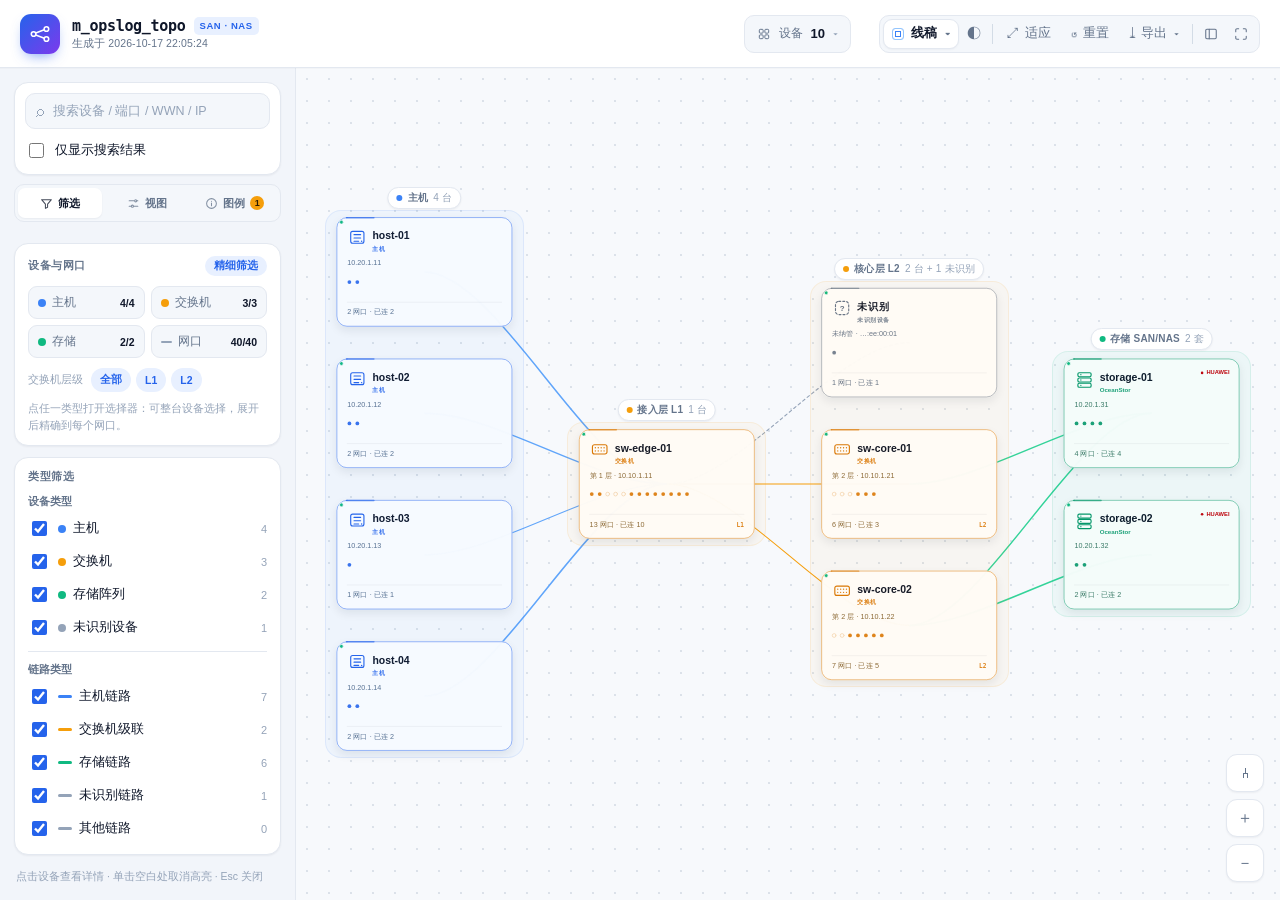
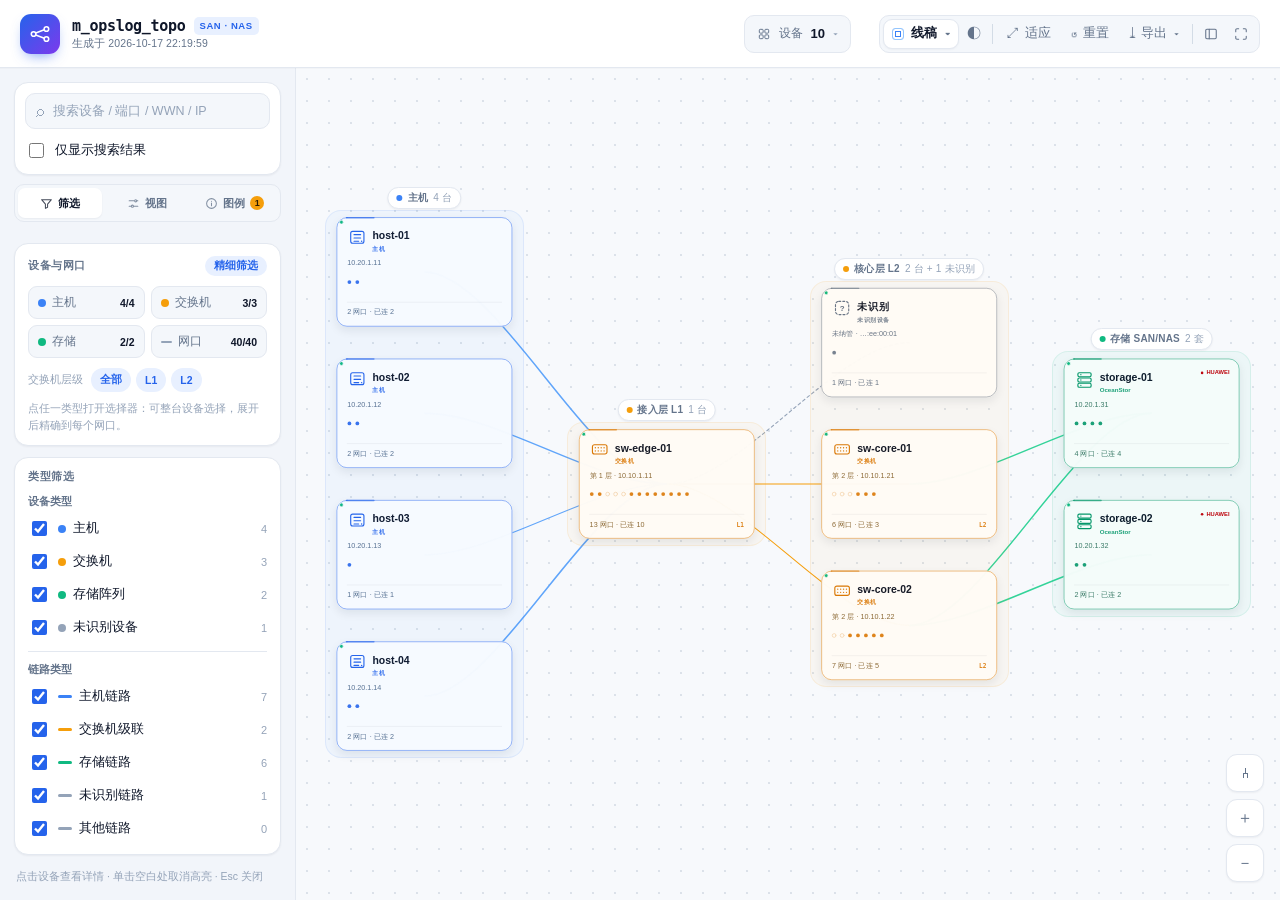
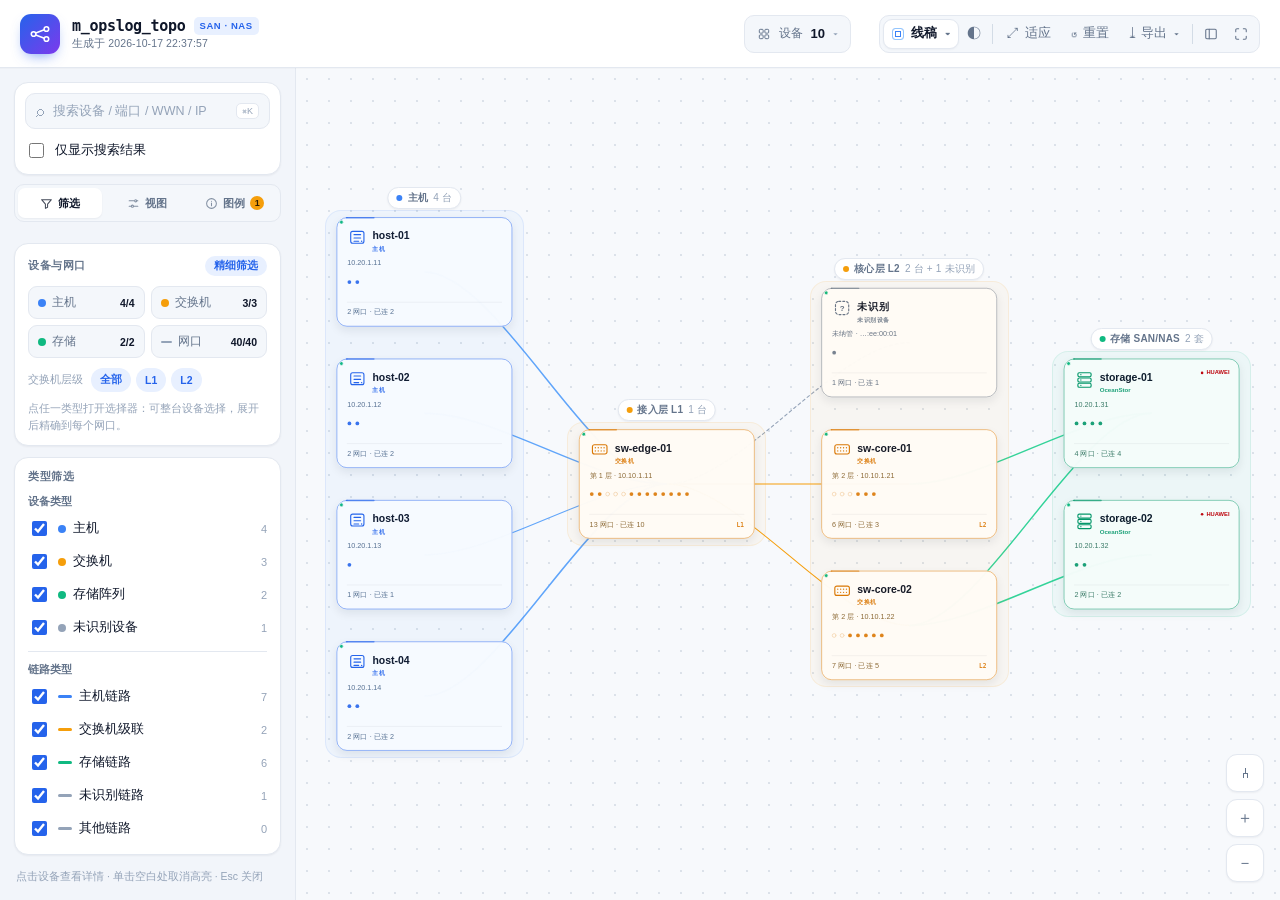
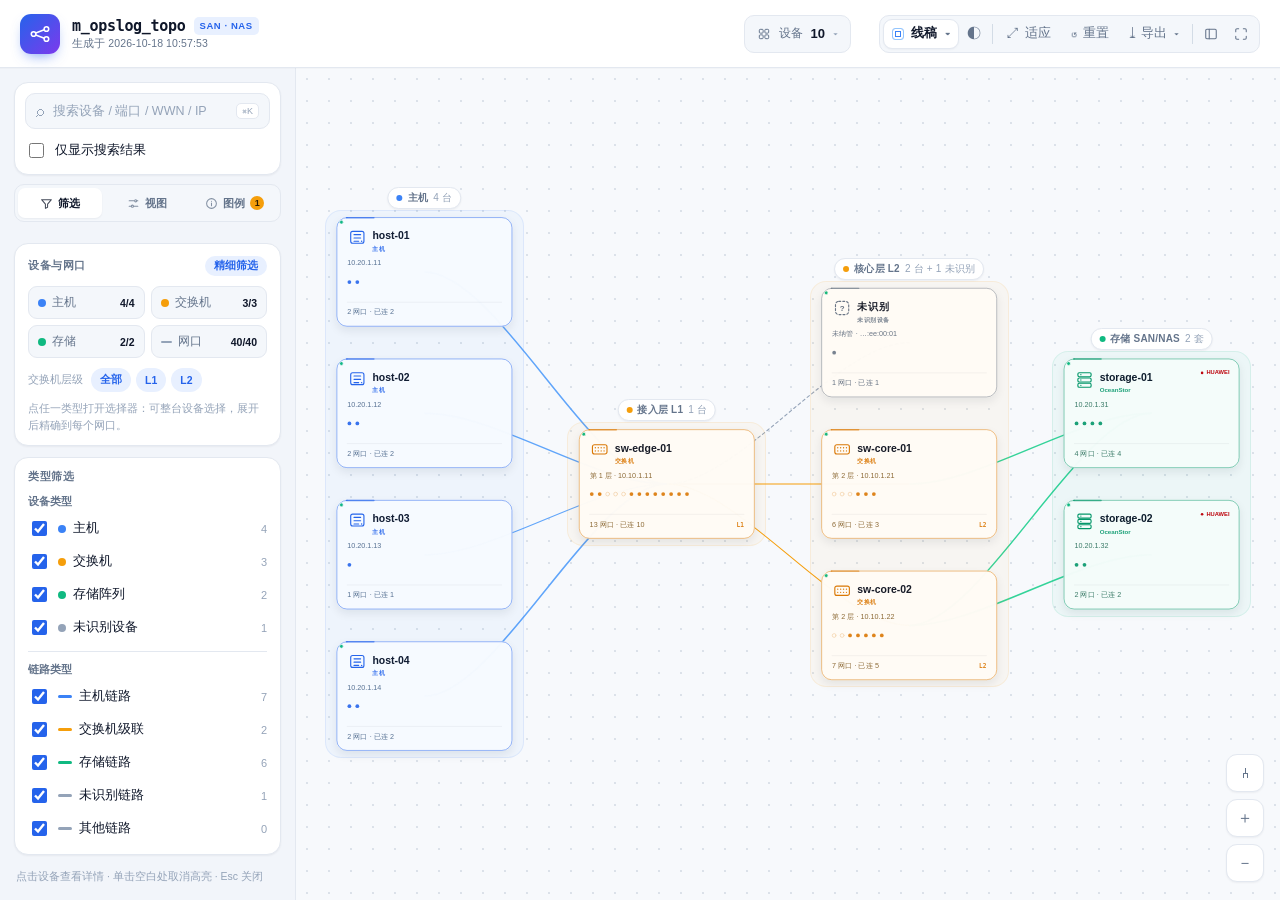
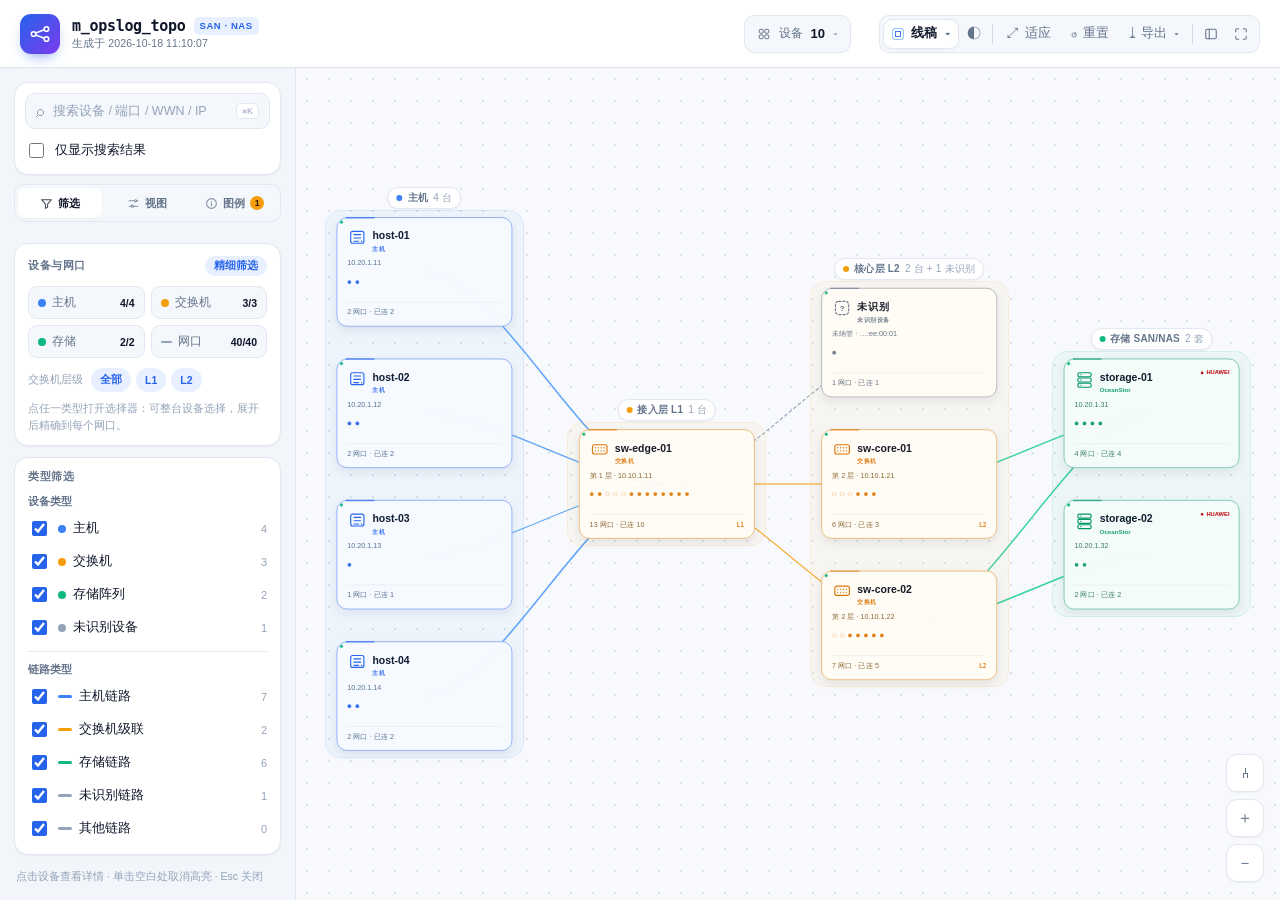
